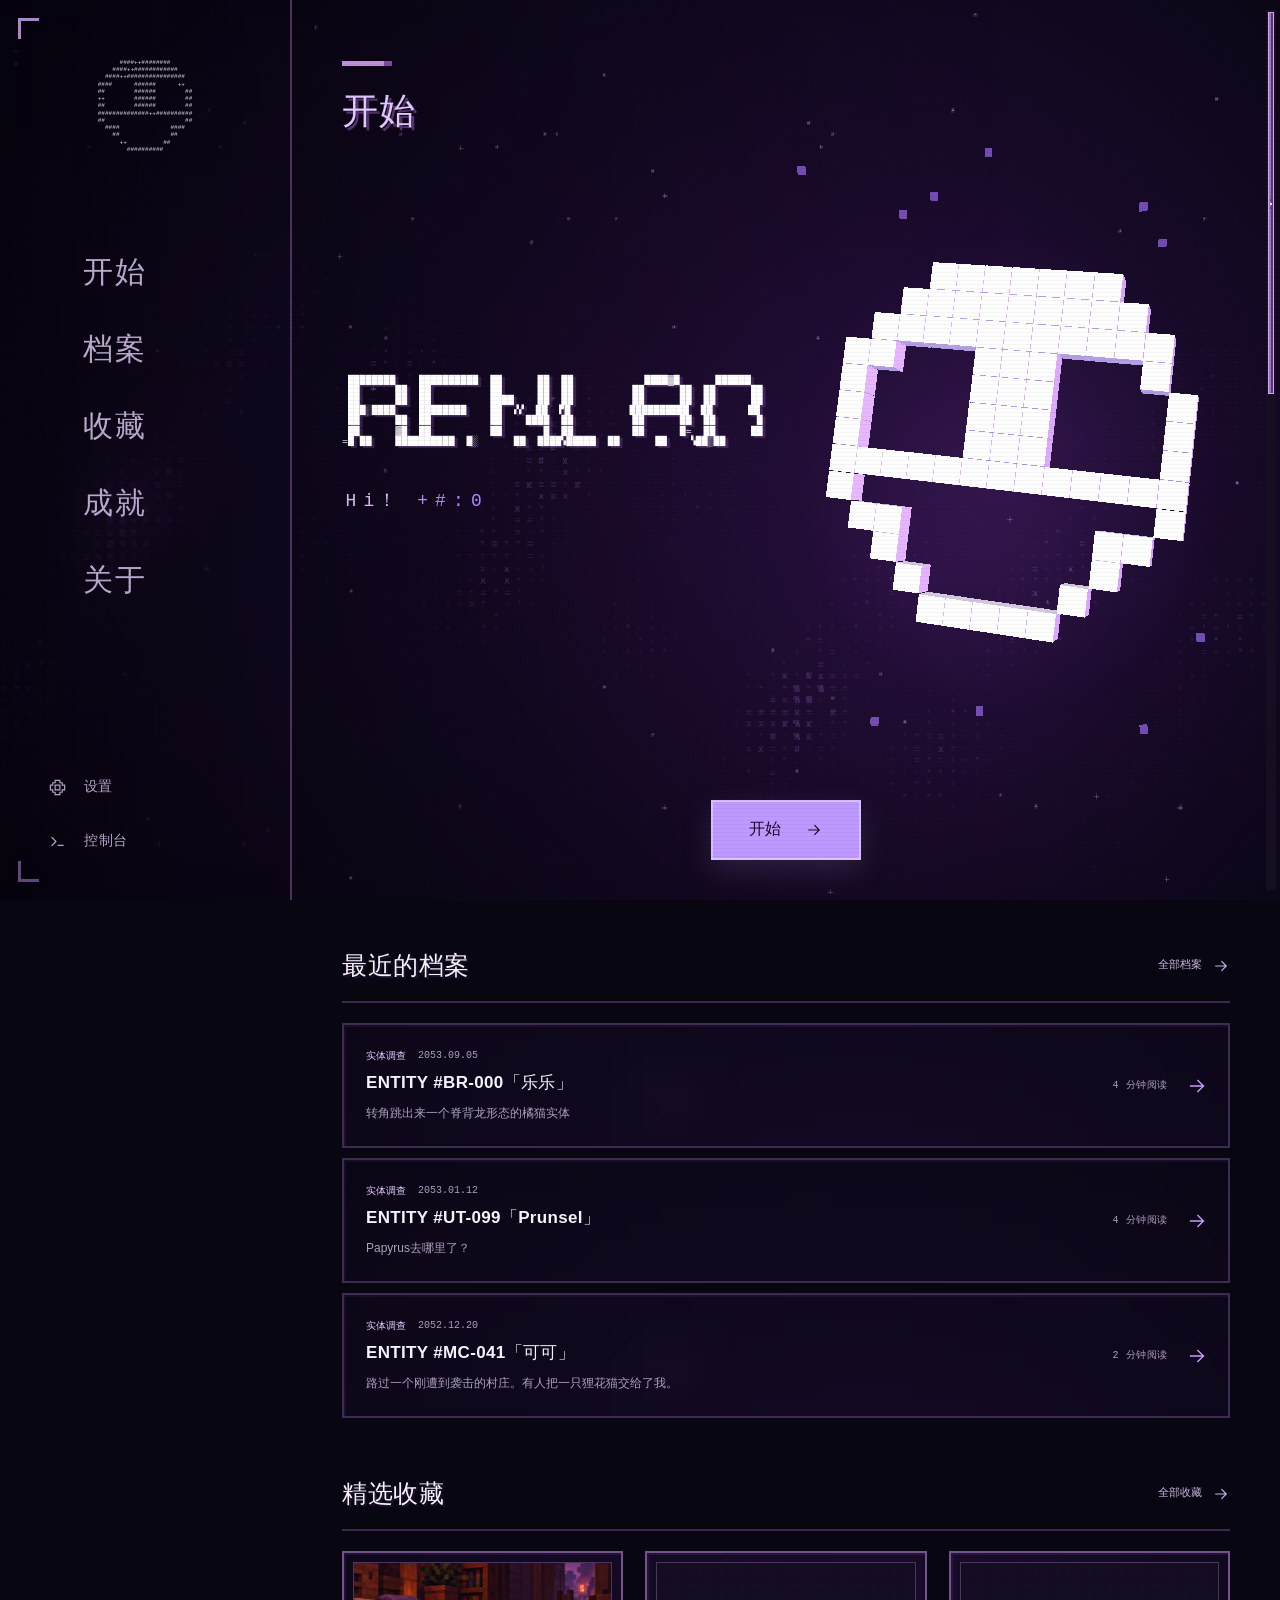
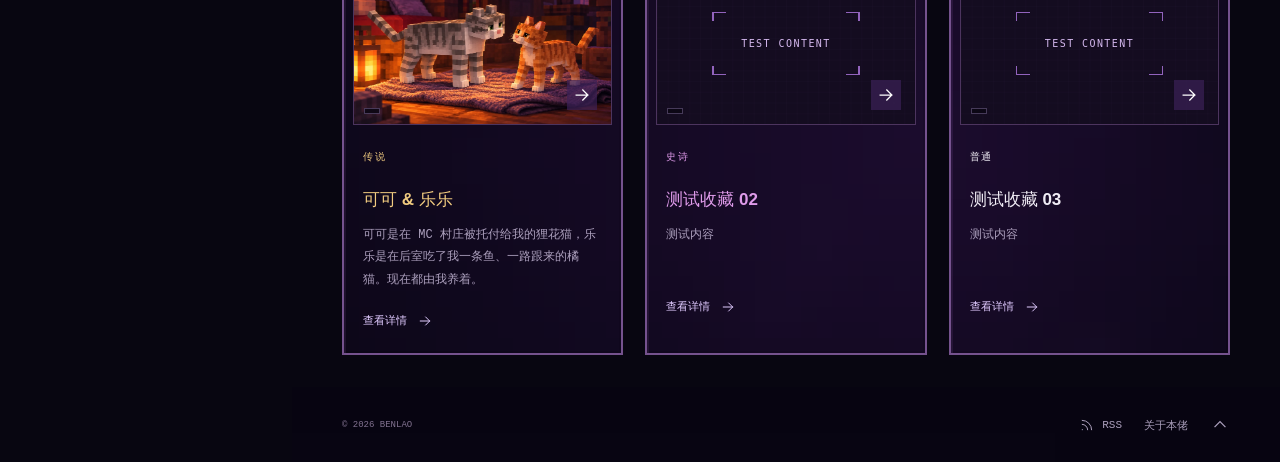
==== index.html @ 3e8fa3f0 "init" ====
<!DOCTYPE html><html lang="zh-CN" data-motion="full" data-language="zh"><head><meta name="astro-view-transitions-enabled" content="true"><meta name="astro-view-transitions-fallback" content="swap"><script type="module" src="/_astro/ClientRouter.astro_astro_type_script_index_0_lang.C2j_ZdXg.js"></script><meta charset="UTF-8"><meta name="viewport" content="width=device-width, initial-scale=1"><meta name="theme-color" content="#09080d"><title>本佬 BENLAO</title><meta name="description" content="奇珍收藏代理人"><meta name="author" content="本佬"><link rel="canonical" href="https://benla0.github.io/"><meta property="og:title" content="本佬 BENLAO"><meta property="og:description" content="奇珍收藏代理人"><meta property="og:type" content="website"><meta property="og:url" content="https://benla0.github.io/"><meta property="og:image" content="https://benla0.github.io/images/social-card.png"><meta name="twitter:card" content="summary_large_image"><link rel="icon" type="image/svg+xml" href="/favicon.svg"><link rel="alternate" type="application/rss+xml" title="本佬 BENLAO" href="/rss.xml"><link rel="sitemap" href="/sitemap-index.xml"><link rel="preload" href="/fonts/benlao-pixel.b07589f7346e.woff2" as="font" type="font/woff2" crossorigin><script>(function(){const pageTitle = "本佬 BENLAO";
const englishTitle = "BENLAO";

      const root = document.documentElement;
      root.dataset.js = 'true';
      try {
        const choice = localStorage.getItem('benlao-motion');
        root.dataset.motion = choice === 'reduced' || (!choice && matchMedia('(prefers-reduced-motion: reduce)').matches) ? 'reduced' : 'full';
        root.dataset.language = localStorage.getItem('benlao-language') === 'en' ? 'en' : 'zh';
        const quality = localStorage.getItem('benlao-quality');
        root.dataset.quality = quality === 'high' || quality === 'low' ? quality : 'auto';
      } catch { root.dataset.motion = matchMedia('(prefers-reduced-motion: reduce)').matches ? 'reduced' : 'full'; }
      root.lang = root.dataset.language === 'en' ? 'en' : 'zh-CN';
      document.title = root.dataset.language === 'en' ? englishTitle : pageTitle;
    })();</script><link rel="stylesheet" href="/_astro/BaseLayout.D-4_5aCB.css"></head><body id="top" data-title-zh="本佬 BENLAO" data-title-en="BENLAO"><div class="game-background" data-game-background data-background-state="static" aria-hidden="true"><svg class="nebula-fallback" viewBox="0 0 1000 540" preserveAspectRatio="xMidYMid slice"><defs><radialGradient id="nebula-ink"><stop stop-color="#27103f"></stop><stop offset="1" stop-color="#07040e"></stop></radialGradient></defs><path fill="url(#nebula-ink)" d="M0 0h1000v540H0z"></path><g fill="#ae78d9" opacity=".36" font-family="monospace" font-size="11" xml:space="preserve"><text x="0" y="0" letter-spacing="3.4">                      +  +                                               +                          </text><text x="0" y="12" letter-spacing="3.4">                                  +                                                                 </text><text x="0" y="24" letter-spacing="3.4">                                                                +                          +        </text><text x="0" y="36" letter-spacing="3.4">       +                                                                        +                   </text><text x="0" y="48" letter-spacing="3.4">         +                       +                                                        +         </text><text x="0" y="60" letter-spacing="3.4">        +             +                                       +                                     </text><text x="0" y="72" letter-spacing="3.4">+                  +                                 +                                              </text><text x="0" y="84" letter-spacing="3.4">                                                                   +                                </text><text x="0" y="96" letter-spacing="3.4">                                                                      +                             </text><text x="0" y="108" letter-spacing="3.4">                                                                                         +          </text><text x="0" y="120" letter-spacing="3.4">   +  +                                                                                             </text><text x="0" y="132" letter-spacing="3.4">                                                                                          +    +    </text><text x="0" y="144" letter-spacing="3.4">                #* .: x #x   +.                   +                                                 </text><text x="0" y="156" letter-spacing="3.4">             :..+ #x * .  .#  # # x                                                                 </text><text x="0" y="168" letter-spacing="3.4">           #: *   #**#     *#:.* *+.                                                  + +           </text><text x="0" y="180" letter-spacing="3.4">        .  . +   #x: #* *## *:.+x   . #x                                                            </text><text x="0" y="192" letter-spacing="3.4">       :# +.::x+ x: . : #: x       ++ ...#          +                                     +         </text><text x="0" y="204" letter-spacing="3.4">    x     .  *++  #     :.*  x+ : . :   +  :                                                        </text><text x="0" y="216" letter-spacing="3.4">  * +** x **+. +:*: x + x+.. :  . x *+:  x: +:            +                                       *.</text><text x="0" y="228" letter-spacing="3.4"> .  #    x+x : . # : :#.** x  + xxxx* +x#x#+:+x                     +                          . x::</text><text x="0" y="240" letter-spacing="3.4"> :.. :. +x. x. * x# x.*:*++ *  +   x:x  .*x. :  +#                                            x #*x </text><text x="0" y="252" letter-spacing="3.4"> :x :  ::  .  +    .   ***   .*+. + x:    #  x   :x                           +             x: x *.:</text><text x="0" y="264" letter-spacing="3.4">  + . .** x + : + # .*  #. ..: #+:   .x# #*  + #.:  #                          +         ++**. xxxx </text><text x="0" y="276" letter-spacing="3.4">*+x *  ++*#***    * *: : ## # *:  +x+  :  +*+    .:.x#                                 .# x+ x *. *.</text><text x="0" y="288" letter-spacing="3.4">.#x. *.+ . #+ x  +   #x*+ #  ..         #++.x.#  x  *  . :                            .x  *:     *  </text><text x="0" y="300" letter-spacing="3.4">.  +:x+ +#**  **x *x +.+ #x:    + :#*   x:+ .:   x #   .  :                        x :+.#:+:+ .+: #x</text><text x="0" y="312" letter-spacing="3.4"> # +#  .x# .  #. :++  ::.:#  #++ .  ::#:: +:++*x    *  *:  xx# :               *  #.x x +x x+  .+   </text><text x="0" y="324" letter-spacing="3.4">.. .xx xx# **+x*#x :  *++ + #x::  :x++ #+x.+  . # :  +#x:# +   :#x*: x  # x.   *:+: *+*#x: + +.x:x++</text><text x="0" y="336" letter-spacing="3.4"> +   ..   .. :+ *:++# # *+* *+   +    .: .: +# +**  : x . *# .#x# :+ : * .   # x    :   +x*+ #: .+ x</text><text x="0" y="348" letter-spacing="3.4">.* . +*.:. x##x   +.+ .. x*  x.+ # ++  x ::*#*+ ::##  *+ x:+x x.+ x:x  xx#+   x..   ++: ..x*#+  x .:</text><text x="0" y="360" letter-spacing="3.4">*.  *::# x* +.*+x:x:# :x :+*.   .   :x: x :#x  *++xx:  x#+  #::  x**+.  +***x.  +x  **:  x  +  +   *</text><text x="0" y="372" letter-spacing="3.4"> +x .:  # x+ xx .# :***+ : x #    * + +#+ ##.+.+x+x++#   +    : x #+**x:  :x  #xx: x + . x+*# . *:+x</text><text x="0" y="384" letter-spacing="3.4">:# *+  +# *x#                   #+ +#: x   :xx .  . x x :  #.: * #+*:   *  #: x: :  +  :x: . +.x*x..</text><text x="0" y="396" letter-spacing="3.4">+:# :#*+  .. +                     *   x.*  *#x..#+ xxx + ++ +#   .+ *#*+*. # # +x:      #  x# #:#+*</text><text x="0" y="408" letter-spacing="3.4">*#..# +..*+                       +  ::   :#+x  #*+.* .x#:++ : :#   + :++  *  +  :# +     .xx  . x.x</text><text x="0" y="420" letter-spacing="3.4">.   *:x#                                :** +  x*:.      # x.*  # .#x.:+x#    +.. x: * :.**#*+. ::+ </text><text x="0" y="432" letter-spacing="3.4">++*.                                       :+ . :# #*## .  .: #+++*. +*.   # *# #x:x :# xxx.+ x. x:.</text><text x="0" y="444" letter-spacing="3.4">                 +                           #+:::.#  *   :   ..++* .+x ***.* +  *xx. +:#  :## # *# </text><text x="0" y="456" letter-spacing="3.4"> .                                            :+  *  * .x #  :#*: x * .x : . #.+ x .+*: :. .#  +#   </text><text x="0" y="468" letter-spacing="3.4">                                                 + :* #  :+  #+x .+  x#:x** +* # +. *  ::++#.       </text><text x="0" y="480" letter-spacing="3.4">                                  +               *#x :x :#:x.*  .. x    .x*.:+x+    **   # #       </text><text x="0" y="492" letter-spacing="3.4">                                           +       :    #: :+*.+ .  *.:#: .*   # .  + *#  #         </text><text x="0" y="504" letter-spacing="3.4">                +                               +    ++..x   .x.   #.  x  . +  #++. .:  x           </text><text x="0" y="516" letter-spacing="3.4">             +                                         *#x x:  :x  **x    x .*.+  x x#.             </text><text x="0" y="528" letter-spacing="3.4">                                                           x * ++ +*x  #  # *   + +                 </text></g></svg><canvas data-nebula-canvas></canvas><div class="site-glitch-overlay" data-glitch-background data-glitch-state="disabled" data-glitch-active="false" aria-hidden="true"><canvas class="site-glitch-canvas" data-glitch-canvas></canvas></div><script type="module" src="/_astro/GlitchBackground.astro_astro_type_script_index_0_lang.BYaCkuHa.js"></script></div><script type="module" src="/_astro/GameBackground.astro_astro_type_script_index_0_lang.DktSg_Hz.js"></script><a class="skip-link" href="#main"><span data-ui-text><span data-language-text="zh">跳到主要内容</span><span data-language-text="en" lang="en">Skip to content</span></span></a><header class="site-header" data-game-menu data-menu-phase="idle"><div class="header-inner"><div class="menu-brand-row"><button type="button" class="brand mask-pet" aria-label="戳一下面具" data-i18n-label="mask.pet" data-mask-pet data-mood="calm" data-anger="0"><span class="ascii-mask-mark brand-ascii" style="--ascii-mask-size:124px" data-ascii-mask data-ascii-mask-state="static" aria-hidden="true"><span class="ascii-mask-frame" data-ascii-mask-frame aria-hidden="true">                                  
                                  
          ############++          
        ############++####        
      ############++########      
    ####      ##++##      ##      
    ##        ++####        ##    
    ##        ######        ##    
    ##        ######        ++    
    ####++################++##    
    ##                      ##    
      ####              ####      
        ##              ##        
          ##          ##          
            ####++####            
                                  
                                  </span></span></button><div class="mobile-actions"><button type="button" class="icon-button settings-trigger mobile-settings" aria-label="打开设置" data-i18n-label="settings.open" aria-controls="settings-dialog"><svg width="20" height="20" viewBox="0 0 24 24" fill="none" stroke="currentColor" stroke-width="1.5" stroke-linecap="square" stroke-linejoin="miter" aria-hidden="true"><path d="M9 3h6v3h3v3h3v6h-3v3h-3v3H9v-3H6v-3H3V9h3V6h3zM9 9h6v6H9z"></path></svg></button><button type="button" class="icon-button mobile-menu-toggle" aria-label="展开导航" data-i18n-label="nav.open" aria-controls="menu-panel" aria-expanded="false"><svg width="20" height="20" viewBox="0 0 24 24" fill="none" stroke="currentColor" stroke-width="1.5" stroke-linecap="square" stroke-linejoin="miter" aria-hidden="true"><path d="M4 7h16M4 12h16M4 17h16"></path></svg></button></div></div><div id="menu-panel" class="menu-panel"><nav id="main-nav" class="main-nav" aria-label="主导航" data-i18n-label="nav.main"><a href="/" aria-label="开始" data-i18n-label="nav.home" data-menu-item aria-current="page"><span class="menu-selector" aria-hidden="true">▶</span><span class="menu-label"><span data-ui-text><span data-language-text="zh">开始</span><span data-language-text="en" lang="en">START</span></span></span></a><a href="/posts/" aria-label="档案" data-i18n-label="nav.posts" data-menu-item><span class="menu-selector" aria-hidden="true">▶</span><span class="menu-label"><span data-ui-text><span data-language-text="zh">档案</span><span data-language-text="en" lang="en">ARCHIVE</span></span></span></a><a href="/works/" aria-label="收藏" data-i18n-label="nav.works" data-menu-item><span class="menu-selector" aria-hidden="true">▶</span><span class="menu-label"><span data-ui-text><span data-language-text="zh">收藏</span><span data-language-text="en" lang="en">COLLECTION</span></span></span></a><a href="/achievements/" aria-label="成就" data-i18n-label="nav.achievements" data-menu-item><span class="menu-selector" aria-hidden="true">▶</span><span class="menu-label"><span data-ui-text><span data-language-text="zh">成就</span><span data-language-text="en" lang="en">ACHIEVEMENTS</span></span></span></a><a href="/about/" aria-label="关于" data-i18n-label="nav.about" data-menu-item><span class="menu-selector" aria-hidden="true">▶</span><span class="menu-label"><span data-ui-text><span data-language-text="zh">关于</span><span data-language-text="en" lang="en">ABOUT</span></span></span></a></nav><div class="menu-bottom"><button type="button" class="settings-trigger menu-utility" aria-label="打开设置" data-i18n-label="settings.open" aria-controls="settings-dialog"><svg width="19" height="19" viewBox="0 0 24 24" fill="none" stroke="currentColor" stroke-width="1.5" stroke-linecap="square" stroke-linejoin="miter" aria-hidden="true"><path d="M9 3h6v3h3v3h3v6h-3v3h-3v3H9v-3H6v-3H3V9h3V6h3zM9 9h6v6H9z"></path></svg><span data-ui-text><span data-language-text="zh">设置</span><span data-language-text="en" lang="en">SETTINGS</span></span></button><button type="button" class="terminal-trigger menu-utility" aria-controls="terminal-dialog" aria-label="打开导航控制台" data-i18n-label="terminal.open"><svg width="19" height="19" viewBox="0 0 24 24" fill="none" stroke="currentColor" stroke-width="1.5" stroke-linecap="square" stroke-linejoin="miter" aria-hidden="true"><path d="m5 7 5 5-5 5m8 0h6"></path></svg><span data-ui-text><span data-language-text="zh">控制台</span><span data-language-text="en" lang="en">CONSOLE</span></span></button></div></div></div></header><button type="button" class="menu-scrim" aria-label="关闭导航" data-i18n-label="nav.dismiss" tabindex="-1" hidden></button><div class="game-screen" data-game-screen data-screen-phase="idle"><main id="main" tabindex="-1"><div class="home-intro"><div class="page-heading home-heading container"><h1><span data-ui-text><span data-language-text="zh">开始</span><span data-language-text="en" lang="en">START</span></span></h1></div><div class="hero-stage"><section class="hero container"><div class="hero-copy"><h2 class="hero-title ascii-name" aria-label="BENLAO" data-no-text-decode="true"><span class="sr-only">BENLAO</span><svg class="ascii-title-poster" viewBox="0 0 216 45" shape-rendering="crispEdges" aria-hidden="true"><path d="M3 5h3v5h-3ZM6 5h3v5h-3ZM9 5h3v5h-3ZM12 5h3v5h-3ZM15 5h3v5h-3ZM18 5h3v5h-3ZM21 5h3v5h-3ZM24 5h3v5h-3ZM39 5h3v5h-3ZM42 5h3v5h-3ZM45 5h3v5h-3ZM48 5h3v5h-3ZM51 5h3v5h-3ZM54 5h3v5h-3ZM57 5h3v5h-3ZM60 5h3v5h-3ZM63 5h3v5h-3ZM66 5h3v5h-3ZM75 5h3v5h-3ZM78 5h3v5h-3ZM99 5h3v5h-3ZM102 5h3v5h-3ZM111 5h3v5h-3ZM114 5h3v5h-3ZM153 5h3v5h-3ZM156 5h3v5h-3ZM159 5h3v5h-3ZM162 5h3v5h-3ZM165 5h3v5h-3ZM168 5h3v5h-3ZM189 5h3v5h-3ZM192 5h3v5h-3ZM195 5h3v5h-3ZM198 5h3v5h-3ZM201 5h3v5h-3ZM204 5h3v5h-3ZM3 10h3v5h-3ZM6 10h3v5h-3ZM27 10h3v5h-3ZM30 10h3v5h-3ZM39 10h3v5h-3ZM42 10h3v5h-3ZM75 10h3v5h-3ZM78 10h3v5h-3ZM99 10h3v5h-3ZM102 10h3v5h-3ZM111 10h3v5h-3ZM114 10h3v5h-3ZM147 10h3v5h-3ZM150 10h3v5h-3ZM171 10h3v5h-3ZM174 10h3v5h-3ZM183 10h3v5h-3ZM186 10h3v5h-3ZM207 10h3v5h-3ZM210 10h3v5h-3ZM3 15h3v5h-3ZM6 15h3v5h-3ZM27 15h3v5h-3ZM30 15h3v5h-3ZM39 15h3v5h-3ZM42 15h3v5h-3ZM75 15h3v5h-3ZM78 15h3v5h-3ZM81 15h3v5h-3ZM84 15h3v5h-3ZM99 15h3v5h-3ZM102 15h3v5h-3ZM111 15h3v5h-3ZM114 15h3v5h-3ZM147 15h3v5h-3ZM150 15h3v5h-3ZM171 15h3v5h-3ZM174 15h3v5h-3ZM183 15h3v5h-3ZM186 15h3v5h-3ZM207 15h3v5h-3ZM210 15h3v5h-3ZM3 20h3v5h-3ZM6 20h3v5h-3ZM9 20h3v5h-3ZM12 20h3v5h-3ZM15 20h3v5h-3ZM18 20h3v5h-3ZM21 20h3v5h-3ZM24 20h3v5h-3ZM39 20h3v5h-3ZM42 20h3v5h-3ZM45 20h3v5h-3ZM48 20h3v5h-3ZM51 20h3v5h-3ZM54 20h3v5h-3ZM57 20h3v5h-3ZM60 20h3v5h-3ZM75 20h3v5h-3ZM78 20h3v5h-3ZM87 20h3v5h-3ZM90 20h3v5h-3ZM99 20h3v5h-3ZM102 20h3v5h-3ZM111 20h3v5h-3ZM114 20h3v5h-3ZM147 20h3v5h-3ZM150 20h3v5h-3ZM153 20h3v5h-3ZM156 20h3v5h-3ZM159 20h3v5h-3ZM162 20h3v5h-3ZM165 20h3v5h-3ZM168 20h3v5h-3ZM171 20h3v5h-3ZM174 20h3v5h-3ZM183 20h3v5h-3ZM186 20h3v5h-3ZM207 20h3v5h-3ZM210 20h3v5h-3ZM3 25h3v5h-3ZM6 25h3v5h-3ZM27 25h3v5h-3ZM30 25h3v5h-3ZM39 25h3v5h-3ZM42 25h3v5h-3ZM75 25h3v5h-3ZM78 25h3v5h-3ZM93 25h3v5h-3ZM96 25h3v5h-3ZM99 25h3v5h-3ZM102 25h3v5h-3ZM111 25h3v5h-3ZM114 25h3v5h-3ZM147 25h3v5h-3ZM150 25h3v5h-3ZM171 25h3v5h-3ZM174 25h3v5h-3ZM183 25h3v5h-3ZM186 25h3v5h-3ZM207 25h3v5h-3ZM210 25h3v5h-3ZM3 30h3v5h-3ZM6 30h3v5h-3ZM27 30h3v5h-3ZM30 30h3v5h-3ZM39 30h3v5h-3ZM42 30h3v5h-3ZM75 30h3v5h-3ZM78 30h3v5h-3ZM99 30h3v5h-3ZM102 30h3v5h-3ZM111 30h3v5h-3ZM114 30h3v5h-3ZM147 30h3v5h-3ZM150 30h3v5h-3ZM171 30h3v5h-3ZM174 30h3v5h-3ZM183 30h3v5h-3ZM186 30h3v5h-3ZM207 30h3v5h-3ZM210 30h3v5h-3ZM3 35h3v5h-3ZM6 35h3v5h-3ZM9 35h3v5h-3ZM12 35h3v5h-3ZM15 35h3v5h-3ZM18 35h3v5h-3ZM21 35h3v5h-3ZM24 35h3v5h-3ZM39 35h3v5h-3ZM42 35h3v5h-3ZM45 35h3v5h-3ZM48 35h3v5h-3ZM51 35h3v5h-3ZM54 35h3v5h-3ZM57 35h3v5h-3ZM60 35h3v5h-3ZM63 35h3v5h-3ZM66 35h3v5h-3ZM75 35h3v5h-3ZM78 35h3v5h-3ZM99 35h3v5h-3ZM102 35h3v5h-3ZM111 35h3v5h-3ZM114 35h3v5h-3ZM117 35h3v5h-3ZM120 35h3v5h-3ZM123 35h3v5h-3ZM126 35h3v5h-3ZM129 35h3v5h-3ZM132 35h3v5h-3ZM135 35h3v5h-3ZM138 35h3v5h-3ZM147 35h3v5h-3ZM150 35h3v5h-3ZM171 35h3v5h-3ZM174 35h3v5h-3ZM189 35h3v5h-3ZM192 35h3v5h-3ZM195 35h3v5h-3ZM198 35h3v5h-3ZM201 35h3v5h-3ZM204 35h3v5h-3Z" fill="currentColor"></path></svg><span class="ascii-player ascii-compact" data-ascii-player data-ascii-piece="title" data-ascii-state="static" aria-hidden="true"><span class="ascii-stage"><span class="ascii-frame" data-ascii-frame>                                                                        
 ████████    ██████████  ██      ██  ██            ██████      ██████   
 ██      ██  ██          ██      ██  ██          ██      ██  ██      ██ 
 ██      ██  ██          ████    ██  ██          ██      ██  ██      ██ 
 ████████    ████████    ██  ██  ██  ██          ██████████  ██      ██ 
 ██      ██  ██          ██    ████  ██          ██      ██  ██      ██ 
 ██      ██  ██          ██      ██  ██          ██      ██  ██      ██ 
 ████████    ██████████  ██      ██  ██████████  ██      ██    ██████   
                                                                        </span></span></span></h2><p class="hero-description"><span class="scramble-text" data-scramble-text data-text="Hi！ 我是老本" data-phrases="[&quot;Hi！ 我是老本&quot;,&quot;保持微笑&quot;]" data-phrases-en="[&quot;Hi! I'm Benlao&quot;,&quot;Keep smiling&quot;]"><span class="sr-only" data-scramble-label>Hi！ 我是老本 / 保持微笑</span><span data-scramble-poster aria-hidden="true"><span data-language-text="zh">Hi！ 我是老本</span><span data-language-text="en" lang="en">Hi! I&#39;m Benlao</span></span><span data-scramble-frame aria-hidden="true"><span></span><span></span><span></span><span></span><span></span><span></span><span></span><span></span><span></span><span></span><span></span><span></span><span></span><span></span></span></span></p><noscript><p class="hero-lore">启用 JavaScript 后，可以和老本一起接一份回收任务。</p></noscript></div><div class="hero-visual hero-reserved hero-mask-stage"><style>astro-island,astro-slot,astro-static-slot{display:contents}</style><script>(function(){let e=async e=>{await(await e())()};(self.Astro||(self.Astro={})).load=e,window.dispatchEvent(new Event(`astro:load`))})();</script><script>(function(){function e(t){"@babel/helpers - typeof";return e=typeof Symbol==`function`&&typeof Symbol.iterator==`symbol`?function(e){return typeof e}:function(e){return e&&typeof Symbol==`function`&&e.constructor===Symbol&&e!==Symbol.prototype?`symbol`:typeof e},e(t)}function t(t,n){if(e(t)!=`object`||!t)return t;var r=t[Symbol.toPrimitive];if(r!==void 0){var i=r.call(t,n||`default`);if(e(i)!=`object`)return i;throw TypeError(`@@toPrimitive must return a primitive value.`)}return(n===`string`?String:Number)(t)}function n(n){var r=t(n,`string`);return e(r)==`symbol`?r:r+``}function r(e,t,r){return(t=n(t))in e?Object.defineProperty(e,t,{value:r,enumerable:!0,configurable:!0,writable:!0}):e[t]=r,e}let i=/* @__PURE__ */ new Set([`__proto__`,`constructor`,`prototype`]);{let e={0:e=>a(e),1:e=>n(e),2:e=>new RegExp(e),3:e=>new Date(e),4:e=>new Map(n(e)),5:e=>new Set(n(e)),6:e=>BigInt(e),7:e=>new URL(e),8:e=>new Uint8Array(e),9:e=>new Uint16Array(e),10:e=>new Uint32Array(e),11:e=>1/0*e},t=t=>{let[n,r]=t;return n in e?e[n](r):void 0},n=e=>e.map(t),a=e=>typeof e!=`object`||!e?e:Object.fromEntries(Object.entries(e).map(([e,n])=>[e,t(n)]));class o extends HTMLElement{constructor(...e){super(...e),r(this,`Component`,void 0),r(this,`hydrator`,void 0),r(this,`hydrate`,async()=>{var e;if(!this.hydrator||!this.isConnected)return;let t=(e=this.parentElement)==null?void 0:e.closest(`astro-island[ssr]`);if(t){t.addEventListener(`astro:hydrate`,this.hydrate,{once:!0});return}let n=this.querySelectorAll(`astro-slot`),r={},i=this.querySelectorAll(`template[data-astro-template]`);for(let e of i){let t=e.closest(this.tagName);t!=null&&t.isSameNode(this)&&(r[e.getAttribute(`data-astro-template`)||`default`]=e.innerHTML,e.remove())}for(let e of n){let t=e.closest(this.tagName);t!=null&&t.isSameNode(this)&&(r[e.getAttribute(`name`)||`default`]=e.innerHTML)}let o;try{o=this.hasAttribute(`props`)?a(JSON.parse(this.getAttribute(`props`))):{}}catch(e){let t=this.getAttribute(`component-url`)||`<unknown>`,n=this.getAttribute(`component-export`);throw n&&(t+=` (export ${n})`),console.error(`[hydrate] Error parsing props for component ${t}`,this.getAttribute(`props`),e),e}await this.hydrator(this)(this.Component,o,r,{client:this.getAttribute(`client`)}),this.removeAttribute(`ssr`),this.dispatchEvent(new CustomEvent(`astro:hydrate`))}),r(this,`unmount`,()=>{this.isConnected||this.dispatchEvent(new CustomEvent(`astro:unmount`))})}disconnectedCallback(){document.removeEventListener(`astro:after-swap`,this.unmount),document.addEventListener(`astro:after-swap`,this.unmount,{once:!0})}connectedCallback(){if(!this.hasAttribute(`await-children`)||document.readyState===`interactive`||document.readyState===`complete`)this.childrenConnectedCallback();else{let e=()=>{document.removeEventListener(`DOMContentLoaded`,e),t.disconnect(),this.childrenConnectedCallback()},t=new MutationObserver(()=>{var t;((t=this.lastChild)==null?void 0:t.nodeType)===Node.COMMENT_NODE&&this.lastChild.nodeValue===`astro:end`&&(this.lastChild.remove(),e())});t.observe(this,{childList:!0}),document.addEventListener(`DOMContentLoaded`,e)}}async childrenConnectedCallback(){let e=this.getAttribute(`before-hydration-url`);e&&await import(e),this.start()}getRetryImportUrl(e){let t=new URL(e,document.baseURI);return t.searchParams.set(`astro-retry`,Date.now().toString()),t.toString()}async importWithRetry(e){try{return await import(e)}catch(t){return await new Promise(e=>setTimeout(e,1e3)),import(this.getRetryImportUrl(e))}}handleHydrationError(e){let t=this.getAttribute(`component-url`),n=new CustomEvent(`astro:hydration-error`,{cancelable:!0,bubbles:!0,composed:!0,detail:{error:e,componentUrl:t}});this.dispatchEvent(n)&&console.error(`[astro-island] Error hydrating ${t}`,e)}async start(){let e=JSON.parse(this.getAttribute(`opts`)),t=this.getAttribute(`client`);if(Astro[t]===void 0){window.addEventListener(`astro:${t}`,()=>this.start(),{once:!0});return}try{await Astro[t](async()=>{let e=this.getAttribute(`renderer-url`);try{let[t,{default:n}]=await Promise.all([this.importWithRetry(this.getAttribute(`component-url`)),e?this.importWithRetry(e):Promise.resolve({default:()=>()=>{}})]),r=this.getAttribute(`component-export`)||`default`;if(r.includes(`.`)){this.Component=t;for(let e of r.split(`.`)){if(i.has(e)||!this.Component||typeof this.Component!=`object`&&typeof this.Component!=`function`||!Object.hasOwn(this.Component,e))throw Error(`Invalid component export path: ${r}`);this.Component=this.Component[e]}}else{if(i.has(r))throw Error(`Invalid component export path: ${r}`);this.Component=t[r]}return this.hydrator=n,this.hydrate}catch(e){return this.handleHydrationError(e),()=>{}}},e,this)}catch(e){this.handleHydrationError(e)}}attributeChangedCallback(){this.hydrate()}}r(o,`observedAttributes`,[`props`]),customElements.get(`astro-island`)||customElements.define(`astro-island`,o)}})();</script><astro-island uid="EimH1" prefix="s0" component-url="/_astro/MaskScene.C8YNrBuG.js" component-export="default" renderer-url="/_astro/client.6bXUeDIT.js" props="{}" ssr client="load" opts="{&quot;name&quot;:&quot;MaskScene&quot;,&quot;value&quot;:true}" await-children><div class="mask-scene" data-renderer-ready="false" data-renderer-failed="false"><div class="mask-canvas" role="img" aria-label="白色像素笑脸面具的立体展示"><div class="mask-scene-poster" aria-hidden="true"><svg viewBox="0 0 13 13" shape-rendering="crispEdges"><path d="M3 0h1v1h-1ZM4 0h1v1h-1ZM5 0h1v1h-1ZM6 0h1v1h-1ZM7 0h1v1h-1ZM8 0h1v1h-1ZM9 0h1v1h-1ZM2 1h1v1h-1ZM3 1h1v1h-1ZM4 1h1v1h-1ZM5 1h1v1h-1ZM6 1h1v1h-1ZM7 1h1v1h-1ZM8 1h1v1h-1ZM9 1h1v1h-1ZM10 1h1v1h-1ZM1 2h1v1h-1ZM2 2h1v1h-1ZM3 2h1v1h-1ZM4 2h1v1h-1ZM5 2h1v1h-1ZM6 2h1v1h-1ZM7 2h1v1h-1ZM8 2h1v1h-1ZM9 2h1v1h-1ZM10 2h1v1h-1ZM11 2h1v1h-1ZM0 3h1v1h-1ZM1 3h1v1h-1ZM5 3h1v1h-1ZM6 3h1v1h-1ZM7 3h1v1h-1ZM11 3h1v1h-1ZM0 4h1v1h-1ZM5 4h1v1h-1ZM6 4h1v1h-1ZM7 4h1v1h-1ZM12 4h1v1h-1ZM0 5h1v1h-1ZM5 5h1v1h-1ZM6 5h1v1h-1ZM7 5h1v1h-1ZM12 5h1v1h-1ZM0 6h1v1h-1ZM5 6h1v1h-1ZM6 6h1v1h-1ZM7 6h1v1h-1ZM12 6h1v1h-1ZM0 7h1v1h-1ZM1 7h1v1h-1ZM2 7h1v1h-1ZM3 7h1v1h-1ZM4 7h1v1h-1ZM5 7h1v1h-1ZM6 7h1v1h-1ZM7 7h1v1h-1ZM8 7h1v1h-1ZM9 7h1v1h-1ZM10 7h1v1h-1ZM11 7h1v1h-1ZM12 7h1v1h-1ZM0 8h1v1h-1ZM12 8h1v1h-1ZM1 9h1v1h-1ZM2 9h1v1h-1ZM10 9h1v1h-1ZM11 9h1v1h-1ZM2 10h1v1h-1ZM10 10h1v1h-1ZM3 11h1v1h-1ZM9 11h1v1h-1ZM4 12h1v1h-1ZM5 12h1v1h-1ZM6 12h1v1h-1ZM7 12h1v1h-1ZM8 12h1v1h-1Z" fill="currentColor"></path></svg></div></div></div><!--astro:end--></astro-island></div><div class="hero-start hero-launch" data-start-aura><p class="hero-task" data-start-hint data-text-zh="帮我做个任务吧。" data-text-en="Take a little job for me." data-no-text-decode aria-hidden="true"></p><button type="button" class="button button-primary" data-arcade-open aria-controls="arcade-dialog" disabled><span data-ui-text><span data-language-text="zh">开始</span><span data-language-text="en" lang="en">START</span></span><svg width="18" height="18" viewBox="0 0 24 24" fill="none" stroke="currentColor" stroke-width="1.5" stroke-linecap="square" stroke-linejoin="miter" aria-hidden="true"><path d="M5 12h14m-6-6 6 6-6 6"></path></svg></button></div></section></div></div><section class="section container" aria-labelledby="latest-title"><div class="section-heading" data-reveal><h2 id="latest-title"><span data-ui-text><span data-language-text="zh">最近的档案</span><span data-language-text="en" lang="en">RECENT ARCHIVES</span></span></h2><a href="/posts/" class="text-link"><span data-ui-text><span data-language-text="zh">全部档案</span><span data-language-text="en" lang="en">ALL ARCHIVES</span></span><svg width="18" height="18" viewBox="0 0 24 24" fill="none" stroke="currentColor" stroke-width="1.5" stroke-linecap="square" stroke-linejoin="miter" aria-hidden="true"><path d="M5 12h14m-6-6 6 6-6 6"></path></svg></a></div><div class="posts-list"><a class="post-row" href="/posts/lele-field-report/" data-reveal><div class="post-row-body"><div class="post-row-meta"><span data-ui-text><span data-language-text="zh">实体调查</span><span data-language-text="en" lang="en">实体调查</span></span><time datetime="2053-09-05T00:00:00.000Z">2053.09.05</time></div><h3><span data-ui-text><span data-language-text="zh">ENTITY #BR-000「乐乐」</span><span data-language-text="en" lang="en">ENTITY #BR-000 [LeLe]</span></span></h3><p><span data-ui-text><span data-language-text="zh">转角跳出来一个脊背龙形态的橘猫实体</span><span data-language-text="en" lang="en">A ginger cat Entity</span></span></p></div><span class="reading-time mono">4 <span data-ui-text><span data-language-text="zh">分钟阅读</span><span data-language-text="en" lang="en">min read</span></span></span><span class="post-arrow"><svg width="22" height="22" viewBox="0 0 24 24" fill="none" stroke="currentColor" stroke-width="1.5" stroke-linecap="square" stroke-linejoin="miter" aria-hidden="true"><path d="M5 12h14m-6-6 6 6-6 6"></path></svg></span></a><a class="post-row" href="/posts/prunsel-field-report/" data-reveal><div class="post-row-body"><div class="post-row-meta"><span data-ui-text><span data-language-text="zh">实体调查</span><span data-language-text="en" lang="en">实体调查</span></span><time datetime="2053-01-12T00:00:00.000Z">2053.01.12</time></div><h3><span data-ui-text><span data-language-text="zh">ENTITY #UT-099「Prunsel」</span><span data-language-text="en" lang="en">ENTITY #UT-099「Prunsel」</span></span></h3><p><span data-ui-text><span data-language-text="zh">Papyrus去哪里了？</span><span data-language-text="en" lang="en">An eye standing out in the snow.</span></span></p></div><span class="reading-time mono">4 <span data-ui-text><span data-language-text="zh">分钟阅读</span><span data-language-text="en" lang="en">min read</span></span></span><span class="post-arrow"><svg width="22" height="22" viewBox="0 0 24 24" fill="none" stroke="currentColor" stroke-width="1.5" stroke-linecap="square" stroke-linejoin="miter" aria-hidden="true"><path d="M5 12h14m-6-6 6 6-6 6"></path></svg></span></a><a class="post-row" href="/posts/cocoa-field-report/" data-reveal><div class="post-row-body"><div class="post-row-meta"><span data-ui-text><span data-language-text="zh">实体调查</span><span data-language-text="en" lang="en">实体调查</span></span><time datetime="2052-12-20T00:00:00.000Z">2052.12.20</time></div><h3><span data-ui-text><span data-language-text="zh">ENTITY #MC-041「可可」</span><span data-language-text="en" lang="en">ENTITY #MC-041 [Cocoa]</span></span></h3><p><span data-ui-text><span data-language-text="zh">路过一个刚遭到袭击的村庄。有人把一只狸花猫交给了我。</span><span data-language-text="en" lang="en">Passing through a village after a raid, I was entrusted with a tabby cat.</span></span></p></div><span class="reading-time mono">2 <span data-ui-text><span data-language-text="zh">分钟阅读</span><span data-language-text="en" lang="en">min read</span></span></span><span class="post-arrow"><svg width="22" height="22" viewBox="0 0 24 24" fill="none" stroke="currentColor" stroke-width="1.5" stroke-linecap="square" stroke-linejoin="miter" aria-hidden="true"><path d="M5 12h14m-6-6 6 6-6 6"></path></svg></span></a></div></section><section class="section works-section container" aria-labelledby="works-title"><div class="section-heading" data-reveal><h2 id="works-title"><span data-ui-text><span data-language-text="zh">精选收藏</span><span data-language-text="en" lang="en">SELECTED COLLECTION</span></span></h2><a href="/works/" class="text-link"><span data-ui-text><span data-language-text="zh">全部收藏</span><span data-language-text="en" lang="en">ALL COLLECTIONS</span></span><svg width="18" height="18" viewBox="0 0 24 24" fill="none" stroke="currentColor" stroke-width="1.5" stroke-linecap="square" stroke-linejoin="miter" aria-hidden="true"><path d="M5 12h14m-6-6 6 6-6 6"></path></svg></a></div><div class="works-grid"><article class="work-card" data-reveal data-platform data-rarity="legendary" data-plain-frame="true"><a class="work-cover" href="/works/cocoa-and-lele/" aria-label="查看详情：可可 &amp; 乐乐" data-aria-en="View details: Cocoa &amp; Lele"><img src="/images/entities/cocoa-and-lele-voxel.webp" alt="" width="720" height="450" loading="lazy" decoding="async"><span class="work-platform"><span data-ui-text><span data-language-text="zh"></span><span data-language-text="en" lang="en"></span></span></span><span class="work-cover-arrow"><svg width="20" height="20" viewBox="0 0 24 24" fill="none" stroke="currentColor" stroke-width="1.5" stroke-linecap="square" stroke-linejoin="miter" aria-hidden="true"><path d="M5 12h14m-6-6 6 6-6 6"></path></svg></span></a><div class="work-details"><span class="rarity-label"><span data-ui-text><span data-language-text="zh">传说</span><span data-language-text="en" lang="en">LEGENDARY</span></span></span><h3><a href="/works/cocoa-and-lele/"><span data-ui-text><span data-language-text="zh">可可 &amp; 乐乐</span><span data-language-text="en" lang="en">Cocoa &amp; Lele</span></span></a></h3><p><span data-ui-text><span data-language-text="zh">可可是在 MC 村庄被托付给我的狸花猫，乐乐是在后室吃了我一条鱼、一路跟来的橘猫。现在都由我养着。</span><span data-language-text="en" lang="en">Cocoa is a tabby entrusted to me in a Minecraft village. Lele is a ginger cat that ate my fish and followed me out of the Backrooms. Both live with me now.</span></span></p><a href="/works/cocoa-and-lele/" class="text-link"><span data-ui-text><span data-language-text="zh">查看详情</span><span data-language-text="en" lang="en">VIEW DETAILS</span></span><svg width="16" height="16" viewBox="0 0 24 24" fill="none" stroke="currentColor" stroke-width="1.5" stroke-linecap="square" stroke-linejoin="miter" aria-hidden="true"><path d="M5 12h14m-6-6 6 6-6 6"></path></svg></a></div></article><article class="work-card" data-reveal data-platform data-rarity="epic" data-plain-frame="true"><a class="work-cover" href="/works/sample-02/" aria-label="查看详情：测试收藏 02" data-aria-en="View details: Sample 02"><img src="/images/cover-test.svg" alt="" width="720" height="450" loading="lazy" decoding="async"><span class="work-platform"><span data-ui-text><span data-language-text="zh"></span><span data-language-text="en" lang="en"></span></span></span><span class="work-cover-arrow"><svg width="20" height="20" viewBox="0 0 24 24" fill="none" stroke="currentColor" stroke-width="1.5" stroke-linecap="square" stroke-linejoin="miter" aria-hidden="true"><path d="M5 12h14m-6-6 6 6-6 6"></path></svg></span></a><div class="work-details"><span class="rarity-label"><span data-ui-text><span data-language-text="zh">史诗</span><span data-language-text="en" lang="en">EPIC</span></span></span><h3><a href="/works/sample-02/"><span data-ui-text><span data-language-text="zh">测试收藏 02</span><span data-language-text="en" lang="en">Sample 02</span></span></a></h3><p><span data-ui-text><span data-language-text="zh">测试内容</span><span data-language-text="en" lang="en">Test content</span></span></p><a href="/works/sample-02/" class="text-link"><span data-ui-text><span data-language-text="zh">查看详情</span><span data-language-text="en" lang="en">VIEW DETAILS</span></span><svg width="16" height="16" viewBox="0 0 24 24" fill="none" stroke="currentColor" stroke-width="1.5" stroke-linecap="square" stroke-linejoin="miter" aria-hidden="true"><path d="M5 12h14m-6-6 6 6-6 6"></path></svg></a></div></article><article class="work-card" data-reveal data-platform data-rarity="common" data-plain-frame="true"><a class="work-cover" href="/works/sample-03/" aria-label="查看详情：测试收藏 03" data-aria-en="View details: Sample 03"><img src="/images/cover-test.svg" alt="" width="720" height="450" loading="lazy" decoding="async"><span class="work-platform"><span data-ui-text><span data-language-text="zh"></span><span data-language-text="en" lang="en"></span></span></span><span class="work-cover-arrow"><svg width="20" height="20" viewBox="0 0 24 24" fill="none" stroke="currentColor" stroke-width="1.5" stroke-linecap="square" stroke-linejoin="miter" aria-hidden="true"><path d="M5 12h14m-6-6 6 6-6 6"></path></svg></span></a><div class="work-details"><span class="rarity-label"><span data-ui-text><span data-language-text="zh">普通</span><span data-language-text="en" lang="en">COMMON</span></span></span><h3><a href="/works/sample-03/"><span data-ui-text><span data-language-text="zh">测试收藏 03</span><span data-language-text="en" lang="en">Sample 03</span></span></a></h3><p><span data-ui-text><span data-language-text="zh">测试内容</span><span data-language-text="en" lang="en">Test content</span></span></p><a href="/works/sample-03/" class="text-link"><span data-ui-text><span data-language-text="zh">查看详情</span><span data-language-text="en" lang="en">VIEW DETAILS</span></span><svg width="16" height="16" viewBox="0 0 24 24" fill="none" stroke="currentColor" stroke-width="1.5" stroke-linecap="square" stroke-linejoin="miter" aria-hidden="true"><path d="M5 12h14m-6-6 6 6-6 6"></path></svg></a></div></article></div></section><dialog id="arcade-dialog" class="arcade-dialog" data-arcade-dialog data-no-text-decode data-arcade-phase="closed" aria-labelledby="arcade-title"><div class="arcade-console" data-arcade-shell><header class="arcade-titlebar"><div><span class="arcade-online" aria-hidden="true">*</span><span data-ui-text><span data-language-text="zh">委托终端</span><span data-language-text="en" lang="en">COMMISSION TERMINAL</span></span></div></header><div class="arcade-scroll"><section class="arcade-boot" data-arcade-boot aria-labelledby="arcade-title"><p class="arcade-kicker">CHAOS ZONE · THREAD ACCESS</p><h2 id="arcade-title"><span data-ui-text><span data-language-text="zh">正在接入混乱区</span><span data-language-text="en" lang="en">CONNECTING TO CHAOS</span></span></h2><p class="arcade-boot-intro"><span data-ui-text><span data-language-text="zh">这次的清单不长。我们慢慢来。</span><span data-language-text="en" lang="en">A short list this time. Take it easy.</span></span></p><div class="arcade-output" data-arcade-output role="log" aria-live="polite" aria-relevant="additions"></div><progress class="arcade-load sr-only" data-arcade-load max="6" value="0" aria-label="线程加载进度" data-aria-en="Thread loading progress"></progress><pre class="arcade-load-ascii" data-arcade-load-ascii aria-hidden="true">[........................] 0 / 6</pre><span class="arcade-boot-cursor" aria-hidden="true">▌</span></section><section class="arcade-play" data-arcade-play hidden aria-labelledby="arcade-mission-title"><div class="arcade-mission-heading"><h2 id="arcade-mission-title" data-mission-title></h2></div><nav class="arcade-missions" aria-label="选择游戏" data-aria-en="Choose a game"><button type="button" data-mission-select="maze" aria-pressed="false"><span data-ui-text><span data-language-text="zh">后室探索</span><span data-language-text="en" lang="en">BACKROOMS</span></span></button><button type="button" data-mission-select="tracking" aria-pressed="false"><span data-ui-text><span data-language-text="zh">迷雾追踪</span><span data-language-text="en" lang="en">MIST PURSUIT</span></span></button><button type="button" data-mission-select="fishing" aria-pressed="false"><span data-ui-text><span data-language-text="zh">钓鱼</span><span data-language-text="en" lang="en">FISHING</span></span></button><button type="button" data-mission-select="feeding" aria-pressed="false"><span data-ui-text><span data-language-text="zh">喂猫</span><span data-language-text="en" lang="en">CAT MEAL</span></span></button><button type="button" data-mission-select="roulette" aria-pressed="false"><span data-ui-text><span data-language-text="zh">恶魔轮盘</span><span data-language-text="en" lang="en">ROULETTE</span></span></button></nav><p class="arcade-rules" data-mission-rules></p><div class="arcade-hud" data-arcade-hud aria-label="游戏状态" data-aria-en="Game status"></div><div class="arcade-stage" data-arcade-stage><div class="arcade-board" data-arcade-board></div><p class="arcade-status" data-arcade-status role="status" aria-live="polite"></p><div class="arcade-result" data-arcade-result role="status" aria-live="polite" hidden><h3 id="arcade-result-title" data-result-title></h3><p data-result-copy></p><p data-arcade-record></p></div></div></section></div><footer class="arcade-footer"><div class="arcade-actions"><button type="button" class="button button-outline" data-arcade-retry><span data-ui-text><span data-language-text="zh">重来</span><span data-language-text="en" lang="en">RETRY</span></span></button><button type="button" class="button button-primary" data-arcade-next><span data-ui-text><span data-language-text="zh">换个任务</span><span data-language-text="en" lang="en">ANOTHER JOB</span></span><span aria-hidden="true">&gt;</span></button></div><button type="button" class="arcade-escape" data-arcade-close><span data-ui-text><span data-language-text="zh">Esc 退出终端</span><span data-language-text="en" lang="en">Esc to exit terminal</span></span></button></footer></div></dialog></main><footer class="site-footer"><div class="footer-row container"><span class="footer-copyright">© 2026 BENLAO</span><div class="footer-links"><a href="/rss.xml"><svg width="16" height="16" viewBox="0 0 24 24" fill="none" stroke="currentColor" stroke-width="1.5" stroke-linecap="square" stroke-linejoin="miter" aria-hidden="true"><path d="M5 11a8 8 0 0 1 8 8M5 5a14 14 0 0 1 14 14M5 19h.01"></path></svg>RSS</a><a href="/about/" data-signal-light-only><span data-ui-text><span data-language-text="zh">关于本佬</span><span data-language-text="en" lang="en">About Benlao</span></span></a><a href="#top" aria-label="返回顶部" data-i18n-label="footer.top"><svg width="20" height="20" viewBox="0 0 24 24" fill="none" stroke="currentColor" stroke-width="1.5" stroke-linecap="square" stroke-linejoin="miter" aria-hidden="true"><path d="m6 14 6-6 6 6"></path></svg></a></div></div></footer></div><div class="screen-texture" aria-hidden="true"></div><dialog id="terminal-dialog" class="terminal-dialog" aria-labelledby="terminal-title" data-no-text-decode><div class="terminal-titlebar"><span id="terminal-title" class="mono">&gt;_ GUEST SHELL</span><code class="terminal-path" data-terminal-location>~/</code><button type="button" class="icon-button terminal-close" aria-label="关闭控制台" data-i18n-label="terminal.close"><svg width="18" height="18" viewBox="0 0 24 24" fill="none" stroke="currentColor" stroke-width="1.5" stroke-linecap="square" stroke-linejoin="miter" aria-hidden="true"><path d="m6 6 12 12M18 6 6 18"></path></svg></button></div><div class="terminal-screen" data-terminal-screen><div id="terminal-output" class="terminal-output" role="log" aria-live="polite" aria-relevant="additions"><p><span data-ui-text><span data-language-text="zh">输入 help 查看可用命令。</span><span data-language-text="en" lang="en">Type help to see available commands.</span></span></p></div><div class="terminal-input-area"><form id="terminal-form" class="terminal-form"><label for="terminal-input" class="mono">guest@benlao:~$</label><input id="terminal-input" name="command" autocomplete="off" autocapitalize="off" spellcheck="false" enterkeyhint="go" maxlength="160" role="combobox" aria-autocomplete="list" aria-expanded="false" aria-controls="terminal-suggestions" aria-describedby="terminal-keyboard-hint" aria-label="导航命令" data-i18n-label="terminal.input"></form><div id="terminal-suggestions" class="terminal-suggestions" role="listbox" aria-label="命令补全" data-aria-en="Command suggestions" hidden></div></div></div><p id="terminal-keyboard-hint" class="terminal-keyboard-hint"><span data-ui-text><span data-language-text="zh">↑ ↓ 历史 / 选择 · Tab 补全 · Ctrl+L 清屏 · Esc 关闭</span><span data-language-text="en" lang="en">↑ ↓ history / select · Tab complete · Ctrl+L clear · Esc close</span></span></p><script id="terminal-index" type="application/json">[{"id":"lele-field-report","title":["ENTITY #BR-000「乐乐」","ENTITY #BR-000 [LeLe]"],"description":["转角跳出来一个脊背龙形态的橘猫实体","A ginger cat Entity"],"href":"/posts/lele-field-report/","kind":"archive","tags":["实体调查"]},{"id":"prunsel-field-report","title":["ENTITY #UT-099「Prunsel」","ENTITY #UT-099「Prunsel」"],"description":["Papyrus去哪里了？","An eye standing out in the snow."],"href":"/posts/prunsel-field-report/","kind":"archive","tags":["实体调查"]},{"id":"cocoa-field-report","title":["ENTITY #MC-041「可可」","ENTITY #MC-041 [Cocoa]"],"description":["路过一个刚遭到袭击的村庄。有人把一只狸花猫交给了我。","Passing through a village after a raid, I was entrusted with a tabby cat."],"href":"/posts/cocoa-field-report/","kind":"archive","tags":["实体调查"]},{"id":"cocoa-and-lele","title":["可可 & 乐乐","Cocoa & Lele"],"description":["可可是在 MC 村庄被托付给我的狸花猫，乐乐是在后室吃了我一条鱼、一路跟来的橘猫。现在都由我养着。","Cocoa is a tabby entrusted to me in a Minecraft village. Lele is a ginger cat that ate my fish and followed me out of the Backrooms. Both live with me now."],"href":"/works/cocoa-and-lele/","kind":"collection","tags":["实体","COCOA & LELE"],"demo":false},{"id":"sample-02","title":["测试收藏 02","Sample 02"],"description":["测试内容","Test content"],"href":"/works/sample-02/","kind":"collection","tags":["测试","TEST CONTENT"],"demo":true},{"id":"sample-03","title":["测试收藏 03","Sample 03"],"description":["测试内容","Test content"],"href":"/works/sample-03/","kind":"collection","tags":["测试","TEST CONTENT"],"demo":true}]</script></dialog><dialog id="settings-dialog" class="settings-dialog" aria-labelledby="settings-title"><div class="settings-titlebar"><h2 id="settings-title"><svg width="22" height="22" viewBox="0 0 24 24" fill="none" stroke="currentColor" stroke-width="1.5" stroke-linecap="square" stroke-linejoin="miter" aria-hidden="true"><path d="M9 3h6v3h3v3h3v6h-3v3h-3v3H9v-3H6v-3H3V9h3V6h3zM9 9h6v6H9z"></path></svg><span data-ui-text><span data-language-text="zh">设置</span><span data-language-text="en" lang="en">SETTINGS</span></span></h2><button type="button" class="icon-button settings-close" aria-label="关闭设置" data-i18n-label="settings.close"><svg width="20" height="20" viewBox="0 0 24 24" fill="none" stroke="currentColor" stroke-width="1.5" stroke-linecap="square" stroke-linejoin="miter" aria-hidden="true"><path d="m6 6 12 12M18 6 6 18"></path></svg></button></div><div class="settings-body"><fieldset><legend><span data-ui-text><span data-language-text="zh">语言</span><span data-language-text="en" lang="en">LANGUAGE</span></span></legend><div class="settings-options"><button type="button" data-language-option="zh" aria-pressed="true">简体中文</button><button type="button" data-language-option="en" aria-pressed="false">ENGLISH</button></div><p><span data-ui-text><span data-language-text="zh">调整界面语言，文章正文保留原文。</span><span data-language-text="en" lang="en">Change the interface language. Articles keep their original text.</span></span></p></fieldset><fieldset><legend><span data-ui-text><span data-language-text="zh">画面动效</span><span data-language-text="en" lang="en">VISUAL EFFECTS</span></span></legend><div class="settings-options"><button type="button" data-motion-option="full" aria-pressed="true"><span data-ui-text><span data-language-text="zh">开启</span><span data-language-text="en" lang="en">ON</span></span></button><button type="button" data-motion-option="reduced" aria-pressed="false"><span data-ui-text><span data-language-text="zh">关闭</span><span data-language-text="en" lang="en">OFF</span></span></button></div><p><span data-ui-text><span data-language-text="zh">控制背景、字符动画和界面转场。</span><span data-language-text="en" lang="en">Control the background, ASCII animations and transitions.</span></span></p></fieldset><fieldset><legend><span data-ui-text><span data-language-text="zh">游戏画质</span><span data-language-text="en" lang="en">Game quality</span></span></legend><div class="settings-options"><button type="button" data-quality-option="auto" aria-pressed="true"><span data-ui-text><span data-language-text="zh">自动</span><span data-language-text="en" lang="en">AUTO</span></span></button><button type="button" data-quality-option="high" aria-pressed="false"><span data-ui-text><span data-language-text="zh">精细</span><span data-language-text="en" lang="en">HIGH</span></span></button><button type="button" data-quality-option="low" aria-pressed="false"><span data-ui-text><span data-language-text="zh">流畅</span><span data-language-text="en" lang="en">SMOOTH</span></span></button></div><p><span data-ui-text><span data-language-text="zh">调整迷宫和追踪的场景精度，下次进入游戏生效。</span><span data-language-text="en" lang="en">Changes maze and pursuit detail the next time you enter a game.</span></span></p></fieldset></div><div class="settings-bottom"><span><i class="status-dot"></i><span data-ui-text><span data-language-text="zh">设置自动保存</span><span data-language-text="en" lang="en">Preferences saved automatically</span></span></span><button type="button" class="button button-primary settings-close"><span data-ui-text><span data-language-text="zh">完成</span><span data-language-text="en" lang="en">DONE</span></span></button></div></dialog><dialog id="friendlink-dialog" class="friendlink-dialog" aria-labelledby="friendlink-title" aria-describedby="friendlink-instructions" data-application-email="benlao696@gmail.com"><div class="settings-titlebar"><h2 id="friendlink-title"><svg width="22" height="22" viewBox="0 0 24 24" fill="none" stroke="currentColor" stroke-width="1.5" stroke-linecap="square" stroke-linejoin="miter" aria-hidden="true"><path d="M10 13a5 5 0 0 0 7 0l3-3a5 5 0 0 0-7-7l-2 2M14 11a5 5 0 0 0-7 0l-3 3a5 5 0 0 0 7 7l2-2"></path></svg><span data-ui-text><span data-language-text="zh">申请友链</span><span data-language-text="en" lang="en">REQUEST A LINK</span></span></h2><button type="button" class="icon-button settings-close" data-dialog-close aria-label="关闭友链申请" data-i18n-label="friends.close"><svg width="20" height="20" viewBox="0 0 24 24" fill="none" stroke="currentColor" stroke-width="1.5" stroke-linecap="square" stroke-linejoin="miter" aria-hidden="true"><path d="m6 6 12 12M18 6 6 18"></path></svg></button></div><div class="friendlink-body"><p id="friendlink-instructions" class="friendlink-instructions"><span data-ui-text><span data-language-text="zh">填写网站信息，复制申请内容后发送至下面的邮箱。</span><span data-language-text="en" lang="en">Fill in your site details, copy the request and email it to the address below.</span></span></p><a class="friendlink-email" href="mailto:benlao696@gmail.com"><svg width="16" height="16" viewBox="0 0 24 24" fill="none" stroke="currentColor" stroke-width="1.5" stroke-linecap="square" stroke-linejoin="miter" aria-hidden="true"><path d="M3 5h18v14H3zM3 5l9 7 9-7"></path></svg>benlao696@gmail.com</a><details class="friendlink-site-info"><summary><span data-ui-text><span data-language-text="zh">本站信息</span><span data-language-text="en" lang="en">THIS SITE</span></span></summary><dl><div><dt><span data-ui-text><span data-language-text="zh">网站名称</span><span data-language-text="en" lang="en">Site name</span></span></dt><dd>本佬 BENLAO</dd></div><div><dt><span data-ui-text><span data-language-text="zh">网站地址</span><span data-language-text="en" lang="en">Site URL</span></span></dt><dd><a href="https://Benla0.github.io" target="_blank" rel="noopener noreferrer">https://Benla0.github.io</a></dd></div><div><dt><span data-ui-text><span data-language-text="zh">网站简介</span><span data-language-text="en" lang="en">Description</span></span></dt><dd>奇珍收藏代理人</dd></div><div><dt><span data-ui-text><span data-language-text="zh">头像地址</span><span data-language-text="en" lang="en">Avatar URL</span></span></dt><dd>https://benla0.github.io/images/avatar.png</dd></div></dl></details><form id="friendlink-form" class="friendlink-form"><div class="friendlink-fields"><label for="friendlink-name"><span data-ui-text><span data-language-text="zh">网站名称</span><span data-language-text="en" lang="en">Site name</span></span><input id="friendlink-name" name="name" type="text" required maxlength="60" autocomplete="organization"></label><label for="friendlink-url"><span data-ui-text><span data-language-text="zh">网站地址</span><span data-language-text="en" lang="en">Site URL</span></span><input id="friendlink-url" name="url" type="url" required maxlength="500" placeholder="https://" autocomplete="url"></label><label class="friendlink-field-wide" for="friendlink-description"><span data-ui-text><span data-language-text="zh">网站简介</span><span data-language-text="en" lang="en">Description</span></span><textarea id="friendlink-description" name="description" required maxlength="240" rows="2"></textarea></label><label for="friendlink-avatar"><span><span data-ui-text><span data-language-text="zh">头像地址</span><span data-language-text="en" lang="en">Avatar URL</span></span> <small><span data-ui-text><span data-language-text="zh">选填</span><span data-language-text="en" lang="en">optional</span></span></small></span><input id="friendlink-avatar" name="avatar" type="url" maxlength="500" placeholder="https://"></label><label for="friendlink-contact"><span data-ui-text><span data-language-text="zh">联系邮箱</span><span data-language-text="en" lang="en">Contact email</span></span><input id="friendlink-contact" name="contact" type="email" required maxlength="160" autocomplete="email"></label></div><label class="friendlink-preview-label" for="friendlink-preview"><span data-ui-text><span data-language-text="zh">申请内容</span><span data-language-text="en" lang="en">Request preview</span></span></label><textarea id="friendlink-preview" class="friendlink-preview" rows="5" readonly aria-label="申请内容" data-i18n-label="friends.preview" data-no-text-decode></textarea><p class="friendlink-feedback" role="status" aria-live="polite" data-friendlink-status></p><div class="friendlink-actions"><button type="submit" class="button button-primary"><svg width="17" height="17" viewBox="0 0 24 24" fill="none" stroke="currentColor" stroke-width="1.5" stroke-linecap="square" stroke-linejoin="miter" aria-hidden="true"><path d="M8 8h13v13H8zM16 8V3H3v13h5"></path></svg><span data-ui-text><span data-language-text="zh">复制申请内容</span><span data-language-text="en" lang="en">COPY REQUEST</span></span></button><a class="button button-outline" data-friendlink-mail href="mailto:benlao696@gmail.com"><svg width="17" height="17" viewBox="0 0 24 24" fill="none" stroke="currentColor" stroke-width="1.5" stroke-linecap="square" stroke-linejoin="miter" aria-hidden="true"><path d="M3 5h18v14H3zM3 5l9 7 9-7"></path></svg><span data-ui-text><span data-language-text="zh">打开邮件</span><span data-language-text="en" lang="en">OPEN EMAIL</span></span></a></div></form></div></dialog><div class="pixel-scrollbar" data-scrollbar role="scrollbar" aria-label="页面滚动条" data-i18n-label="scroll.label" aria-controls="main" aria-orientation="vertical" aria-valuemin="0" aria-valuemax="100" aria-valuenow="0" tabindex="0" data-visible="false"><span class="pixel-scrollbar-thumb" data-scrollbar-thumb></span></div><div class="reading-progress" data-reading-progress data-visible="false" role="progressbar" aria-label="文章阅读进度" data-i18n-label="article.progress" aria-valuemin="0" aria-valuemax="100" aria-valuenow="0" tabindex="0" hidden><span class="reading-progress-label" aria-hidden="true"><span data-ui-text><span data-language-text="zh">阅读进度</span><span data-language-text="en" lang="en">READING</span></span></span><span class="reading-progress-track" aria-hidden="true"><i data-reading-progress-fill></i></span><output data-reading-progress-value aria-hidden="true">0%</output><span class="reading-archived-stamp" data-reading-archived aria-hidden="true"><span data-ui-text><span data-language-text="zh">已读</span><span data-language-text="en" lang="en">READ</span></span></span></div><div class="pixel-cursor" data-pixel-cursor data-visible="false" data-kind="arrow" aria-hidden="true"><div class="cursor-tip" data-cursor-tip><img class="cursor-arrow" src="/cursors/pixel-arrow.svg" width="24" height="28" alt=""><img class="cursor-hand" src="/cursors/pixel-hand.svg" width="26" height="30" alt=""><span class="cursor-lock"><i></i><i></i><i></i><i></i></span></div><div class="cursor-trails"><span class="cursor-ascii-trail" data-cursor-trail data-trail-state="idle">@</span><span class="cursor-ascii-trail" data-cursor-trail data-trail-state="idle">@</span><span class="cursor-ascii-trail" data-cursor-trail data-trail-state="idle">@</span><span class="cursor-ascii-trail" data-cursor-trail data-trail-state="idle">@</span><span class="cursor-ascii-trail" data-cursor-trail data-trail-state="idle">@</span><span class="cursor-ascii-trail" data-cursor-trail data-trail-state="idle">@</span><span class="cursor-ascii-trail" data-cursor-trail data-trail-state="idle">@</span><span class="cursor-ascii-trail" data-cursor-trail data-trail-state="idle">@</span><span class="cursor-ascii-trail" data-cursor-trail data-trail-state="idle">@</span><span class="cursor-ascii-trail" data-cursor-trail data-trail-state="idle">@</span><span class="cursor-ascii-trail" data-cursor-trail data-trail-state="idle">@</span><span class="cursor-ascii-trail" data-cursor-trail data-trail-state="idle">@</span><span class="cursor-ascii-trail" data-cursor-trail data-trail-state="idle">@</span><span class="cursor-ascii-trail" data-cursor-trail data-trail-state="idle">@</span><span class="cursor-ascii-trail" data-cursor-trail data-trail-state="idle">@</span><span class="cursor-ascii-trail" data-cursor-trail data-trail-state="idle">@</span><span class="cursor-ascii-trail" data-cursor-trail data-trail-state="idle">@</span><span class="cursor-ascii-trail" data-cursor-trail data-trail-state="idle">@</span></div></div><script type="module" src="/_astro/PixelCursor.astro_astro_type_script_index_0_lang.B9thpzr8.js"></script><aside class="achievement-toast" data-achievement-toast hidden role="status" aria-live="polite" data-no-text-decode><img data-toast-image src="/images/achievements/wrath.svg" width="64" height="80" alt="" data-no-pixel-load><div><span data-toast-label></span><strong data-toast-title></strong><a href="/achievements/" data-toast-link></a></div></aside><script type="module" src="/_astro/BaseLayout.astro_astro_type_script_index_0_lang.rw-m_h2b.js"></script></body></html>
---- _astro/BaseLayout.D-4_5aCB.css ----
@font-face{font-family:BenlaoPixel;src:url(/fonts/benlao-pixel.b07589f7346e.woff2)format("woff2");font-display:swap;font-weight:400}:root{--bg:#09080d;--surface:#100e17;--surface-light:#17131f;--line:#292333;--text:#f5f2fa;--muted:#a29aaa;--purple:#a879ff;--purple-light:#c9acff;--mono:"Cascadia Code","Consolas",monospace;--pixel:BenlaoPixel,var(--mono);color-scheme:dark;color:var(--text);background:var(--bg);font-synthesis:none;font-family:Inter,Segoe UI,PingFang SC,Microsoft YaHei,sans-serif}*{box-sizing:border-box}html{scroll-behavior:smooth;scroll-padding-top:110px}body{isolation:isolate;background:0 0;min-width:320px;margin:0;line-height:1.7;position:relative}.site-starfield{z-index:-1;pointer-events:none;contain:strict;background:radial-gradient(60% 60% at 76% 26%,#29123b55,#0000 80%);position:fixed;inset:0;overflow:hidden}.site-starfield canvas{opacity:.4;width:100%;height:100%;position:absolute;inset:0}.starfield-poster{font:clamp(10px,1.5vw,20px)/1.25 var(--mono);color:#b79cde;opacity:.3;white-space:pre;user-select:none;margin:0;position:absolute;top:50%;left:50%;transform:translate(-50%,-50%)}.site-starfield[data-starfield-state=playing] .starfield-poster,.site-starfield[data-starfield-state=static]:has(canvas[width]) .starfield-poster{display:none}::selection{color:#fff;background:#a879ff55}a{color:inherit;text-decoration:none}button,input{font:inherit}button{color:inherit;cursor:pointer}button:disabled{cursor:default}img,svg{display:block}button,a,input{-webkit-tap-highlight-color:transparent}button:focus-visible,a:focus-visible,input:focus-visible{outline:2px solid var(--purple-light);outline-offset:5px}[hidden]{display:none!important}.container{width:min(1240px,100% - 96px);margin-inline:auto}.mono{font-family:var(--mono);letter-spacing:.06em;font-size:11px}.pixel-mask{color:#fff;flex:none}.status-dot{background:var(--purple);flex:none;width:6px;height:6px;display:inline-block;box-shadow:0 0 12px #a879ff70}.eyebrow{color:var(--purple-light);font-family:var(--mono);letter-spacing:.11em;align-items:center;gap:10px;margin:0;font-size:11px;line-height:1.8;display:flex}.skip-link{background:var(--purple);color:#09080d;z-index:100;padding:8px 20px;position:fixed;top:-80px;left:16px}.skip-link:focus{top:8px}.site-header{z-index:30;border-bottom:1px solid var(--line);backdrop-filter:blur(14px);background:#09080deb;height:88px;position:sticky;top:0}.header-inner{align-items:center;gap:48px;width:min(1352px,100% - 80px);height:100%;margin:auto;display:flex}.brand{align-items:center;gap:14px;margin-right:auto;display:flex}.brand-wordmark{font-family:var(--pixel);letter-spacing:1px;font-size:23px;line-height:1.25}.brand small{font:8px var(--mono);letter-spacing:.2em;color:var(--muted);margin-top:5px;display:block}.main-nav{align-items:center;gap:32px;height:100%;display:flex}.main-nav a{height:100%;color:var(--muted);align-items:center;gap:7px;font-size:13px;transition:color .2s;display:flex;position:relative}.main-nav a>span{font:9px var(--mono);color:var(--muted)}.main-nav a[aria-current=page],.main-nav a:hover{color:var(--text)}.main-nav a[aria-current=page]:after{content:"";background:var(--purple);height:2px;position:absolute;bottom:-1px;left:0;right:0}.header-actions{align-items:center;gap:18px;display:flex}.icon-button{color:var(--muted);background:0 0;border:0;justify-content:center;align-items:center;gap:6px;padding:8px;display:inline-flex}.icon-button:hover{color:var(--text)}.motion-toggle{font-size:11px}.terminal-trigger{color:var(--purple-light);background:#1a1322;border:1px solid #3c314d;align-items:center;gap:10px;padding:9px 12px;display:flex}.terminal-trigger span{font:10px var(--mono);letter-spacing:.04em}.terminal-trigger:hover{border-color:var(--purple);background:#251934}.mobile-menu-toggle{display:none}.hero{isolation:isolate;grid-template-columns:1fr 1fr;align-items:center;gap:24px;min-height:640px;padding-block:26px 40px;display:grid;position:relative}.hero-stage{isolation:isolate;position:relative;overflow:clip}.hero-stage>.hero{z-index:1}.hero-backdrop{z-index:0;pointer-events:none;position:absolute;inset:0;overflow:hidden}.hero-backdrop-fallback{opacity:.3;background:radial-gradient(at 72% 45%,#46206a66,#0000 65%),linear-gradient(#ac79ed10 1px,#0000 1px) 0 0/26px 26px,linear-gradient(90deg,#ac79ed10 1px,#0000 1px) 0 0/26px 26px;position:absolute;inset:0}.hero-backdrop:after{content:"";background:linear-gradient(90deg,#09080d77,#0000 45%),linear-gradient(#09080d80,#0000 18% 84%,#09080d);position:absolute;inset:0}.hero-glitch-canvas{opacity:0;width:100%;height:100%;position:absolute;inset:0}.hero-backdrop[data-glitch-state=ready] .hero-glitch-canvas{opacity:.25}.hero-backdrop[data-glitch-state=ready] .hero-backdrop-fallback{opacity:0}.hero-backdrop video{display:none}.sr-only{clip-path:inset(50%);white-space:nowrap;border:0;width:1px;height:1px;margin:-1px;padding:0;position:absolute;overflow:hidden}.ascii-mask-mark{width:var(--ascii-mask-size);height:var(--ascii-mask-size);color:#fff;contain:layout paint;vertical-align:middle;flex:none;justify-content:center;align-items:center;max-width:100%;display:inline-flex;overflow:clip}.ascii-mask-frame{font:calc(var(--ascii-mask-size) / 20.4)/1.2 "Courier New",monospace;font-variant-ligatures:none;letter-spacing:0;white-space:pre;user-select:none;text-shadow:0 0 8px #b782ff25;margin:0;padding:0;display:block}.profile-mask .ascii-mask-mark{z-index:1;position:relative}.ascii-name{margin-block:25px 22px;line-height:1;width:100%!important;font-size:inherit!important}.ascii-name .ascii-player{width:100%;box-shadow:none;background:0 0;border:0;display:block}.ascii-name .ascii-stage{background:0 0;height:auto;min-height:0;padding:0;display:block;overflow:clip}.ascii-name .ascii-frame{color:#fff;text-shadow:2px 0 #8f60d630;margin:0;font-size:clamp(6px,.85vw,13px);line-height:1}.ascii-lab{grid-template-columns:minmax(0,.85fr) minmax(0,1.15fr);align-items:center;gap:72px;display:grid}.ascii-lab-copy h2{letter-spacing:-.02em;margin:17px 0 20px;font-size:34px;line-height:1.5}.ascii-lab-copy>p:not(.eyebrow){color:var(--muted);font-size:13px;line-height:2}.ascii-lab-command{font:11px var(--mono);color:var(--muted);flex-wrap:wrap;gap:12px;margin-top:26px;display:flex}.ascii-lab-command code{font:inherit;color:var(--purple-light)}.ascii-command-caret{animation:1.5s step-end infinite cursor-blink}.ascii-lab-hint{color:var(--muted);margin-top:20px;font-size:11px;display:block}.ascii-player{background:#100c18;border:1px solid #3a2b4d;width:100%;min-width:0;position:relative}.ascii-titlebar{border-bottom:1px solid var(--line);height:43px;color:var(--muted);background:#17111f;align-items:center;gap:16px;padding-inline:18px;display:flex}.ascii-titlebar .mono{font-size:10px}.ascii-pause{color:var(--purple-light);font:10px var(--mono);background:0 0;border:0;margin-left:auto;padding:8px 0}.ascii-pause:disabled{color:var(--muted)}.ascii-stage{contain:layout paint;background:radial-gradient(#64399014,#0000 70%);place-items:center;height:300px;padding:20px;display:grid;overflow:clip}.ascii-frame{font:clamp(7px,1.15vw,13px)/1.2 var(--mono);font-variant-ligatures:none;letter-spacing:0;white-space:pre;color:var(--purple-light);user-select:none;margin:0;padding:0;display:block}.ascii-player[data-ascii-piece=mask] .ascii-frame{color:#f4eaff;text-shadow:0 0 14px #ba82ff44}.ascii-caption{color:var(--muted);justify-content:space-between;align-items:center;gap:12px;padding:10px 18px 15px;font-size:10px;display:flex}.ascii-caption .mono{white-space:nowrap;align-items:center;gap:7px;font-size:9px;display:flex}.ascii-player:not([data-ascii-state=playing]) .ascii-caption .status-dot{box-shadow:none;background:#68597b}.ascii-tabs{border-top:1px solid var(--line);gap:5px;padding:5px 12px;display:flex}.ascii-tabs button{color:var(--muted);background:0 0;border:0;flex:1;justify-content:center;align-items:center;gap:9px;padding:12px 5px;font-size:11px;display:flex}.ascii-tabs button .mono{color:#796a88;font-size:9px}.ascii-tabs button[aria-selected=true]{color:#eadcff;background:#a879ff12}.ascii-tabs button[aria-selected=true] .mono{color:var(--purple)}.ascii-tabs button:hover{color:#eadcff}.ascii-compact{background:0 0;border:0}.profile-mask .ascii-player{z-index:1;position:relative}.profile-mask .ascii-stage{background:0 0;height:200px;padding:0}.scramble-text{position:relative}[data-scramble-frame]{vertical-align:bottom;flex-wrap:wrap;max-width:100%;display:inline-flex}[data-scramble-frame]>span{text-align:center;white-space:pre;width:1em;display:inline-block}[data-scramble-frame] .is-decoding{color:var(--purple);font-family:var(--mono);font-weight:400}.pixel-cursor{z-index:99999;pointer-events:none;contain:strict;display:none;position:fixed;inset:0}.pixel-cursor[data-visible=true]{display:block}.cursor-tip{will-change:transform;width:26px;height:30px;position:absolute;top:0;left:0}.cursor-tip img{object-fit:contain;object-position:left top;transform-origin:2px 2px;position:absolute;inset:0}.cursor-hand,.pixel-cursor[data-kind=link] .cursor-arrow{display:none}.pixel-cursor[data-kind=link] .cursor-hand{transform-origin:13px 15px;display:block;left:-8px;transform:none}.pixel-cursor[data-pressed=true] .cursor-tip img{scale:.85}.cursor-lock{opacity:0;position:absolute;inset:-6px 2px -6px -14px}.cursor-lock i{border:0 solid #b78aff;width:5px;height:5px;position:absolute}.cursor-lock i:first-child{border-top-width:2px;border-left-width:2px;top:0;left:0}.cursor-lock i:nth-child(2){border-top-width:2px;border-right-width:2px;top:0;right:0}.cursor-lock i:nth-child(3){border-bottom-width:2px;border-left-width:2px;bottom:0;left:0}.cursor-lock i:nth-child(4){border-bottom-width:2px;border-right-width:2px;bottom:0;right:0}.pixel-cursor[data-kind=link] .cursor-lock{opacity:.75;animation:.8s steps(3,end) infinite cursor-lock}.cursor-particle{opacity:0;will-change:transform,opacity;background:#b783ff;width:3px;height:3px;display:block;position:absolute;top:0;left:0}.cursor-particle-white{background:#f4eaff}@keyframes cursor-lock{0%,to{opacity:.8}50%{opacity:.4}}@media (hover:hover) and (pointer:fine){body{cursor:url(/cursors/pixel-arrow.svg) 2 2,auto}a,button,summary,[role=button],[role=tab],a *,button *{cursor:url(/cursors/pixel-hand.svg) 10 2,pointer}.prose,input,textarea,[contenteditable=true]{cursor:text}html[data-cursor=active],html[data-cursor=active] *{cursor:none!important}}@media (width<=1100px){.ascii-lab{gap:36px}.ascii-lab-copy h2{font-size:29px}}@media (width<=800px){.ascii-lab{grid-template-columns:1fr;gap:27px}.ascii-lab-copy h2 br{display:none}.ascii-lab-copy h2{font-size:26px}.ascii-lab-command{margin-top:19px}.ascii-lab-hint{margin-top:12px}}@media (width<=600px){.ascii-lab-copy h2{font-size:24px}.ascii-lab-copy>p:not(.eyebrow){font-size:12px}.ascii-titlebar{padding-inline:14px}.ascii-stage{height:270px;padding:15px}.ascii-caption{gap:8px;padding-inline:12px;font-size:9px}.ascii-caption .mono{font-size:8px}.ascii-tabs{gap:0;padding-inline:5px}.ascii-tabs button{gap:6px;min-height:44px;font-size:10px}.profile-mask .ascii-stage{height:100px}}.hero-copy{z-index:2;padding:20px 0 8px;position:relative}.hero-title{font-family:var(--pixel);letter-spacing:-2px;color:#fff;width:fit-content;margin:25px 0 22px;font-size:clamp(62px,7vw,96px);font-weight:400;line-height:1.08;position:relative}.hero-title-dot{color:var(--purple);animation:1.5s step-end infinite cursor-blink}.glitch:before,.glitch:after{content:attr(data-text);pointer-events:none;opacity:0;position:absolute;top:0;left:0}.glitch:before{color:#cc9cff;animation:8s infinite glitch-slice;transform:translate(-2px)}.glitch:after{color:#7451f8;animation:8s .12s infinite glitch-slice;transform:translate(3px)}.hero-name{letter-spacing:.01em;margin:0 0 22px;font-size:clamp(30px,3.15vw,43px);font-weight:750;line-height:1.5}.hero-name>span{color:var(--purple-light)}.hero-description{color:var(--purple-light);max-width:440px;min-height:2em;margin:0;font-size:18px;line-height:2}.hero-buttons{flex-wrap:wrap;align-items:center;gap:18px;margin-top:33px;display:flex}.button{border:1px solid #0000;justify-content:center;align-items:center;gap:12px;min-height:46px;padding:12px 18px;font-size:13px;font-weight:500;transition:background .2s,border-color .2s,transform .2s;display:inline-flex}.button:hover{transform:translateY(-2px)}.button-primary{background:var(--purple);color:#13091e;border-color:var(--purple)}.button-primary:hover{background:var(--purple-light);border-color:var(--purple-light)}.button-quiet{color:var(--muted);padding-inline:3px}.button-quiet:hover{color:var(--text)}.button-outline{color:var(--purple-light);border-color:#4d3b66}.button-outline:hover{border-color:var(--purple);background:#21172d}.hero-signature{width:fit-content;color:var(--muted);border-top:1px solid #28202f;align-items:center;gap:10px;margin-top:39px;padding-top:20px;font-size:11px;display:flex}.hero-signature code{font:11px var(--mono);color:#cbb9e9}.hero-visual{isolation:isolate;height:565px;position:relative;overflow:clip}.hero-visual:before{content:"";z-index:-1;background:radial-gradient(#6f28ac40,#0000 66%);position:absolute;inset:40px 0 0}.hero-visual:after{content:"";pointer-events:none;z-index:2;background:linear-gradient(90deg,#0000,#b682ff60,#0000);height:1px;animation:9s linear infinite scan-line;position:absolute;top:20%;left:13%;right:13%}.visual-grid{z-index:-1;background-image:linear-gradient(#7957a51a 1px,#0000 1px),linear-gradient(90deg,#7957a51a 1px,#0000 1px);background-size:34px 34px;position:absolute;inset:26px -12px;mask-image:radial-gradient(#000 30%,#0000 72%)}.visual-orbit{pointer-events:none;z-index:-1;border:1px solid #8c59cb33;width:345px;height:345px;position:absolute;top:48%;left:50%;transform:translate(-50%,-50%)rotate(45deg)}.orbit-two{border-color:#71439625;width:400px;height:400px;transform:translate(-50%,-50%)rotate(30deg)}.visual-coordinate{letter-spacing:.13em;color:#a08ab8;font-size:9px;line-height:1.8;position:absolute;top:24px;left:15px}.visual-cross{font:24px var(--mono);color:#a87bdd77;position:absolute}.cross-one{top:32px;right:14px}.cross-two{bottom:75px;left:15px}.pixel-field{pointer-events:none;position:absolute;inset:0}.pixel-field>span{left:var(--x);top:var(--y);width:var(--size);height:var(--size);opacity:.4;animation:pixel-float 8s ease-in-out var(--delay) infinite;background:#a471ff;position:absolute}.visual-caption{text-align:center;white-space:nowrap;position:absolute;bottom:2px;left:50%;transform:translate(-50%)}.visual-caption .mono{letter-spacing:.23em;color:var(--purple-light);font-size:9px;display:block}.visual-caption>span:last-child{letter-spacing:.14em;color:var(--muted);font-size:12px}.mask-scene{position:absolute;inset:0}.mask-canvas{touch-action:pan-y;position:absolute;inset:0 0 38px}.mask-canvas canvas{width:100%;height:100%;display:block}.mask-scene-poster{color:#fff;pointer-events:none;place-items:center;display:grid;position:absolute;inset:0}.mask-scene-poster svg{filter:drop-shadow(5px 8px #5f258a);width:58%;max-width:290px;transform:rotate(-8deg)}.mask-scene-poster.is-hidden{display:none}.mask-scene-controls{color:var(--muted);justify-content:center;align-items:center;gap:10px;font-size:10px;display:flex;position:absolute;bottom:46px;left:0;right:0}.mask-scene-controls>div{gap:4px;display:flex}.mask-scene-controls button{color:var(--purple-light);background:#160e20;border:1px solid #49345d;padding:4px 7px;font-size:9px}.mask-scene-controls button:hover{border-color:var(--purple)}.signal-strip{border-block:1px solid var(--line);background:#100b16}.signal-inner{justify-content:space-between;align-items:center;gap:20px;height:55px;display:flex}.signal-inner>span:first-child{font:11px var(--pixel);color:var(--purple-light);letter-spacing:.1em;align-items:center;gap:12px;display:flex}.signal-inner>span:nth-child(2){color:var(--muted);font-size:11px}.signal-right{font:9px var(--mono);color:var(--muted);letter-spacing:.08em}.signal-right>span{color:var(--purple);margin-left:12px;font-size:16px}.section-heading{justify-content:space-between;align-items:end;gap:20px;margin-bottom:30px;display:flex}.section-heading h2{letter-spacing:.02em;margin:11px 0 0;font-size:29px;font-weight:700;line-height:1.4}.heading-dot{color:var(--purple)}.text-link{color:var(--muted);white-space:nowrap;align-items:center;gap:10px;font-size:12px;transition:color .2s;display:inline-flex}.text-link:hover{color:var(--purple-light)}.posts-list{border-top:1px solid var(--line)}.post-row{border-bottom:1px solid var(--line);grid-template-columns:52px minmax(0,1fr) 100px 30px;align-items:center;gap:18px;padding:27px 9px 27px 0;transition:background .2s,padding .2s;display:grid}.post-row:hover{background:#1c132733;padding-left:10px}.post-index{color:var(--purple);align-self:start;padding-top:6px;font-size:12px}.post-row-meta{color:var(--muted);align-items:center;gap:12px;margin-bottom:6px;font-size:10px;display:flex}.post-row-meta>span:first-child{color:var(--purple-light)}.post-row-meta time{font-family:var(--mono);font-size:10px}.demo-tag{color:#b5a3ca;white-space:nowrap;border:1px solid #40334f;padding:1px 5px;font-size:9px}.post-row h3{letter-spacing:.02em;margin:0 0 8px;font-size:19px;font-weight:600;line-height:1.5;transition:color .2s}.post-row:hover h3{color:var(--purple-light)}.post-row p{color:var(--muted);margin:0;font-size:12px;line-height:1.8}.reading-time{color:var(--muted);text-align:right;font-size:9px}.post-arrow{color:var(--purple);transition:transform .2s}.works-section{padding-top:78px}.works-grid{grid-template-columns:repeat(3,minmax(0,1fr));gap:24px;display:grid}.work-card{min-width:0}.work-cover{border:1px solid var(--line);background:#160d20;display:block;position:relative;overflow:hidden}.work-cover img{aspect-ratio:1.6;object-fit:cover;width:100%;height:auto;transition:transform .6s}.work-platform{color:#e4d4ff;background:#0b0713d9;border:1px solid #bba0e255;padding:3px 9px;font-size:10px;position:absolute;bottom:13px;left:14px}.work-cover-arrow{color:#fff;background:#3c2259aa;padding:5px;position:absolute;bottom:14px;right:14px}.work-kicker{color:var(--purple);letter-spacing:.12em;justify-content:space-between;gap:8px;font-size:8px;display:flex}.work-kicker>span{color:var(--muted);letter-spacing:0;font-family:inherit;font-size:9px}.work-details h3{margin:9px 0;font-size:18px;font-weight:600;line-height:1.5}.work-details h3 a:hover{color:var(--purple-light)}.work-details p{color:var(--muted);min-height:46px;margin:0 0 13px;font-size:12px;line-height:1.9}.work-details .text-link{color:var(--purple-light);font-size:10px}.about-strip{background:linear-gradient(105deg,#21132f88,#110d1770);border:1px solid #3b2a4e;grid-template-columns:104px 1fr auto;align-items:center;gap:30px;margin-top:83px;margin-bottom:80px;padding:38px;display:grid;position:relative}.about-strip:after{content:"";background:var(--purple);width:29px;height:2px;position:absolute;top:-1px;left:-1px}.about-strip-mark{place-items:center;display:grid}.about-strip h2{margin:9px 0 12px;font-size:23px;font-weight:600}.about-strip p:not(.eyebrow){color:var(--muted);margin:0;font-size:12px;line-height:1.9}.site-footer{border-top:1px solid var(--line);background:#08070b}.footer-main{justify-content:space-between;align-items:center;gap:30px;padding-block:36px;display:flex}.footer-brand{align-items:center;gap:20px;display:flex}.footer-brand strong{letter-spacing:.02em;font-size:14px;font-weight:500;display:block}.footer-brand span{font:8px var(--mono);color:var(--muted);letter-spacing:.13em}.footer-links{align-items:center;gap:27px;display:flex}.footer-links a{color:var(--muted);align-items:center;gap:7px;font-size:11px;display:flex}.footer-links a:hover{color:var(--purple-light)}.footer-bottom{color:var(--muted);border-top:1px solid #231c2a;flex-wrap:wrap;justify-content:space-between;gap:12px;padding-block:19px 25px;font-size:9px;display:flex}.footer-signature{font:8px var(--mono);letter-spacing:.04em;align-items:center;gap:8px;display:flex}.footer-signature .status-dot{width:4px;height:4px}.page-heading h1{letter-spacing:.01em;margin:17px 0;font-size:clamp(27px,3.5vw,45px);font-weight:650;line-height:1.5}.page-heading h1>span:not(.heading-dot){color:var(--purple-light)}.page-heading>p:not(.eyebrow){color:var(--muted);margin:0;font-size:13px}.page-heading-index{color:var(--muted);font-size:9px;position:absolute;bottom:47px;right:0}.archive-section,.collection-section{min-height:540px;padding-bottom:86px}.archive-toolbar,.collection-toolbar{justify-content:space-between;align-items:center;gap:18px;margin:16px 0 27px;display:flex}.filter-tabs{flex-wrap:wrap;gap:8px;display:flex}.filter-tabs button{border:1px solid var(--line);color:var(--muted);white-space:nowrap;background:0 0;padding:7px 12px;font-size:11px}.filter-tabs button>span{font:9px var(--mono);margin-left:6px}.filter-tabs button[aria-pressed=true]{color:var(--purple-light);background:#281839;border-color:#8556ba}.filter-tabs button:hover{border-color:var(--purple)}.search-field{border:1px solid var(--line);color:var(--muted);align-items:center;gap:10px;padding:8px 12px;display:flex}.search-field:focus-within{border-color:var(--purple)}.search-field input{color:var(--text);background:0 0;border:0;outline:none;width:190px;min-width:0;font-size:11px}.search-field input::placeholder{color:var(--muted)}.search-field input:focus-visible{outline:none}.archive-end{letter-spacing:.12em;color:var(--muted);text-align:center;padding:37px 0;font-size:9px}.archive-end>span{color:var(--purple);animation:1.5s step-end infinite cursor-blink}.empty-state{text-align:center;border-bottom:1px solid var(--line);padding:65px 20px}.empty-state svg{color:var(--purple-light);margin:0 auto 20px}.empty-state h2{font-size:19px}.empty-state p{color:var(--muted);font-size:13px}.collection-hint{color:var(--muted);font-size:9px}.collection-note{color:var(--muted);border-top:1px solid var(--line);align-items:center;gap:10px;margin-top:45px;padding-top:25px;font-size:11px;display:flex}.about-layout{grid-template-columns:320px minmax(0,1fr);gap:76px;padding-block:15px 95px;display:grid}.profile-card{background:#110c18;border:1px solid #3b2b4b;height:fit-content;padding:35px 27px 25px}.profile-mask{isolation:isolate;place-items:center;height:204px;display:grid;position:relative}.profile-mask>svg{filter:drop-shadow(7px 8px #673599);transform:rotate(-7deg)}.profile-ring{z-index:-1;border:1px solid #78549b55;width:180px;height:180px;position:absolute;transform:rotate(35deg)}.profile-card h2{margin:25px 0 9px;font-size:24px}.profile-card h2 span{font-family:var(--pixel);color:var(--purple-light);margin-left:9px;font-size:16px}.profile-card>p{color:var(--muted);font-size:9px}.profile-status{border-top:1px solid var(--line);color:var(--muted);align-items:center;gap:8px;margin-top:21px;padding-top:20px;font-size:11px;display:flex}.profile-links{flex-direction:column;gap:15px;margin-top:26px;display:flex}.profile-links a{color:#c5b1df;align-items:center;gap:10px;font-size:12px;display:flex}.profile-links a>svg:last-child{margin-left:auto}.profile-links a:hover{color:#fff}.about-copy{padding-top:6px}.about-copy h2{margin:13px 0 22px;font-size:28px;line-height:1.5}.about-copy>p:not(.eyebrow){color:#b8b0c1;margin:0 0 19px;font-size:14px;line-height:2.15}.interest-list{border-top:1px solid var(--line);margin-top:28px}.interest-list>div{border-bottom:1px solid var(--line);grid-template-columns:28px 145px 1fr;align-items:center;gap:13px;padding:18px 0;display:grid}.interest-list span{color:var(--purple);font-size:10px}.interest-list h3{margin:0;font-size:14px;font-weight:500}.interest-list p{color:var(--muted);margin:0;font-size:11px}.about-copy blockquote{border-left:2px solid var(--purple);color:var(--purple-light);margin:32px 0;padding-left:19px;font-size:15px}.article-container{max-width:1100px;padding-block:39px 87px}.back-link{color:var(--muted);align-items:center;gap:10px;font-size:12px;display:inline-flex}.back-link>span{color:var(--purple);font-size:17px}.back-link:hover{color:#fff}.article-heading{border-bottom:1px solid var(--line);padding:35px 0 32px}.article-heading h1{max-width:850px;margin:18px 0 16px;font-size:clamp(27px,3.2vw,39px);font-weight:650;line-height:1.5}.article-heading>p{color:var(--muted);font-size:14px;line-height:1.9}.article-tag{letter-spacing:0;font-size:11px}.article-meta{color:var(--muted);align-items:center;gap:22px;margin-top:24px;font-size:11px;display:flex}.article-meta>span{align-items:center;gap:8px;display:inline-flex}.article-meta time{font:10px var(--mono)}.article-layout{grid-template-columns:minmax(0,1fr) 195px;gap:74px;padding-top:29px;display:grid}.prose{color:#c6bdcf;min-width:0;font-size:15px;line-height:2}.prose h2,.prose h3{color:var(--text);scroll-margin-top:116px;font-weight:600;line-height:1.6}.prose h2{margin:35px 0 16px;font-size:25px}.prose h3{margin:28px 0 14px;font-size:20px}.prose p{margin:16px 0}.prose a{color:var(--purple-light);text-underline-offset:4px;text-decoration:underline}.prose ul,.prose ol{padding-left:24px}.prose li{margin:9px 0}.prose strong{color:var(--text);font-weight:650}.prose blockquote{border-left:2px solid var(--purple);color:var(--purple-light);background:#1b1226;margin:25px 0;padding:2px 20px}.prose :not(pre)>code{color:#d2b7f4;font:12px var(--mono);overflow-wrap:anywhere;background:#251930;border:1px solid #3b284d;padding:3px 6px}.prose pre{border:1px solid #352741;padding:23px;font-size:12px;line-height:1.85;overflow-x:auto;background:#100c18!important}.prose pre code{font-family:var(--mono)}.prose hr{border:0;border-top:1px solid var(--line);margin:35px 0}.prose table{border-collapse:collapse;width:100%;font-size:13px;display:block;overflow-x:auto}.prose th,.prose td{border:1px solid var(--line);text-align:left;padding:10px 15px}.prose th{color:var(--text);background:#1b1226}.prose img{max-width:100%;height:auto}.prose .entity-summary{flex-wrap:wrap;align-items:flex-start;gap:22px;margin:23px 0 32px;display:flex}.prose .entity-summary>table{table-layout:fixed;flex:300px;width:auto;min-width:0;margin:0;display:table}.prose .entity-summary th:first-child,.prose .entity-summary td:first-child{white-space:nowrap;width:91px;padding-inline:12px}.prose .entity-portrait{flex:220px;min-width:0;margin:0}.prose .entity-portrait .pixel-image{width:100%}.prose .entity-portrait img{border:1px solid var(--line);background:#100c18;width:100%;height:auto;display:block}.prose .entity-portrait figcaption{color:var(--muted);margin-top:9px;font-size:11px;line-height:1.8}.prose .entity-source-note{border-top:1px solid var(--line);color:var(--muted);margin-top:32px;padding-top:15px;font-size:11px;line-height:1.9}.article-toc{border-left:1px solid var(--line);height:fit-content;margin-top:20px;padding-left:24px;position:sticky;top:125px}.article-toc>p{letter-spacing:.13em;color:var(--purple-light);margin:0 0 18px;font-size:9px}.article-toc nav{flex-direction:column;gap:13px;display:flex}.article-toc nav a{color:var(--muted);font-size:11px;line-height:1.8}.article-toc nav a:hover{color:var(--purple-light)}.article-toc nav a.toc-sub{padding-left:12px;font-size:10px}.toc-back{border-top:1px solid var(--line);color:var(--muted);margin-top:22px;padding-top:19px;font-size:11px;display:block}.article-end{border-top:1px solid var(--line);color:var(--muted);align-items:center;gap:12px;margin-top:45px;padding-top:25px;font-size:11px;display:flex}.article-end svg{color:var(--purple-light)}.terminal-dialog{width:min(620px,100% - 32px);max-height:calc(100dvh - 40px);color:var(--text);background:#0c0812;border:1px solid #79529c;padding:0;overflow:auto;box-shadow:0 20px 150px #6c269240}.terminal-dialog::backdrop{backdrop-filter:blur(7px);background:#000a}.terminal-titlebar{background:#1b1127;border-bottom:1px solid #3c294e;justify-content:space-between;align-items:center;gap:15px;padding:10px 16px;display:flex}.terminal-titlebar>.mono{color:#c9b1df;font-size:9px}.window-dots{gap:6px;display:flex}.window-dots i{background:#aa78da;width:6px;height:6px}.window-dots i:nth-child(2){opacity:.6}.window-dots i:nth-child(3){opacity:.3}.terminal-titlebar button{padding:3px}.terminal-intro{align-items:center;gap:20px;padding:25px 25px 17px;display:flex}.terminal-intro strong{font-size:17px;font-weight:500}.terminal-intro p{color:var(--muted);margin:5px 0 0;font-size:11px}.terminal-output{max-height:190px;font:11px/2 var(--mono);color:#b2a1c9;min-height:65px;padding:0 25px;overflow:auto}.terminal-output p{margin:6px 0}.terminal-command{color:#e1cfff}.terminal-form{background:#140c1d;border-block:1px solid #2b1b3a;align-items:center;gap:9px;margin-top:7px;padding:20px 25px;display:flex}.terminal-form label{color:var(--purple);font-size:10px}.terminal-form input{width:100%;min-width:0;font:12px var(--mono);color:#fff;background:0 0;border:0;outline:none}.terminal-form input:focus-visible{outline:none}.terminal-form button{color:var(--purple);background:0 0;border:0;padding:0}.terminal-shortcuts{color:var(--purple-light);gap:20px;padding:15px 25px;font-size:11px;display:flex}.terminal-shortcuts .mono{color:var(--muted);margin-left:auto;font-size:8px}.not-found{text-align:center;min-height:650px;padding-block:85px 105px}.not-found>.eyebrow{justify-content:center}.error-code{font:155px var(--pixel);color:var(--purple-light);justify-content:center;align-items:center;gap:27px;margin:27px 0 5px;display:flex}.error-code svg{color:#fff}.not-found h1{font-size:27px;font-weight:500}.not-found p:not(.eyebrow){color:var(--muted);margin-bottom:30px;font-size:13px}@keyframes cursor-blink{0%,55%{opacity:1}56%,to{opacity:0}}@keyframes glitch-slice{0%,89%,94%,to{opacity:0;clip-path:inset(0 0 100%)}90%{opacity:.8;clip-path:inset(15% 0 60%)}91%{opacity:.7;clip-path:inset(66% 0 12%)}92%{opacity:.4;clip-path:inset(41% 0 40%)}93%{opacity:0}}@keyframes scan-line{0%{opacity:0;transform:translateY(0)}10%{opacity:.8}90%{opacity:.5}to{opacity:0;transform:translateY(330px)}}@keyframes pixel-float{0%,to{opacity:.15;transform:translateY(0)}50%{opacity:.6;transform:translateY(-13px)}}html[data-motion=reduced]{scroll-behavior:auto}html[data-motion=reduced] *,html[data-motion=reduced] :before,html[data-motion=reduced] :after{transition:none!important;animation:none!important}@media (width>=1500px){.hero{min-height:690px}.hero-visual{height:610px}.hero-title{font-size:108px}}@media (width<=1100px){.container{width:calc(100% - 64px)}.header-inner{gap:26px;width:calc(100% - 48px)}.main-nav{gap:22px}.header-actions{gap:9px}.motion-label{display:none}.hero-title{font-size:76px}.hero-visual{height:520px}.visual-orbit{width:290px;height:290px}.orbit-two{width:345px;height:345px}.signal-right{display:none}.works-grid{gap:20px}.about-strip{grid-template-columns:80px 1fr auto;gap:22px;padding:30px}.about-strip h2{font-size:21px}.about-layout{grid-template-columns:280px 1fr;gap:40px}.article-layout{gap:40px}.interest-list>div{grid-template-columns:24px 116px 1fr}}@media (width<=800px){.site-header{height:73px}.brand-ascii{--ascii-mask-size:44px!important}.profile-mask .ascii-mask-mark{--ascii-mask-size:150px!important}.header-inner{gap:16px}.main-nav{gap:17px}.main-nav a{font-size:12px}.main-nav a>span{display:none}.terminal-trigger{padding:9px}.terminal-trigger span{display:none}.hero{gap:0;min-height:565px}.hero-title{letter-spacing:-1px;font-size:63px}.hero-name{font-size:29px}.hero-description{font-size:12px}.hero-buttons{gap:7px}.button{gap:8px;padding:10px 13px;font-size:11px}.hero-signature{flex-wrap:wrap;gap:5px;font-size:9px}.hero-signature code{font-size:9px}.hero-visual{height:470px}.visual-orbit{width:220px;height:220px}.orbit-two{width:267px;height:267px}.visual-coordinate{font-size:8px}.mask-scene-controls{flex-direction:column;gap:3px;bottom:45px}.visual-caption .mono{font-size:8px}.visual-caption>span:last-child,.signal-inner>span:nth-child(2),.signal-inner>span:first-child{font-size:10px}.section{padding-top:58px}.section-heading h2{font-size:25px}.post-row{grid-template-columns:33px minmax(0,1fr) 24px;gap:12px}.reading-time{display:none}.post-row h3{font-size:17px}.works-grid{grid-template-columns:repeat(2,minmax(0,1fr));gap:25px}.works-grid>.work-card:last-child:nth-child(odd){grid-column:auto}.about-strip{grid-template-columns:65px 1fr;gap:20px;margin-top:64px;margin-bottom:64px;padding:25px}.about-strip-mark svg{width:58px;height:58px}.about-strip>.button{grid-column:2;width:fit-content;margin-top:5px}.about-strip h2{font-size:20px}.page-heading-index{display:none}.page-heading{padding-top:55px}.archive-toolbar{flex-direction:column;align-items:stretch}.search-field input,.search-field{width:100%}.about-layout{grid-template-columns:235px 1fr;gap:28px}.profile-card{padding:22px 18px}.profile-mask{height:170px}.profile-mask svg{width:115px;height:115px}.profile-ring{width:140px;height:140px}.about-copy h2{font-size:23px}.interest-list>div{grid-template-columns:23px 1fr;gap:8px}.interest-list p{grid-column:2}.article-layout{grid-template-columns:minmax(0,1fr)}.article-toc,.footer-signature{display:none}}@media (width<=600px){.container{width:calc(100% - 40px)}.header-inner{gap:15px;width:calc(100% - 32px)}.brand{gap:10px}.brand-ascii{--ascii-mask-size:38px!important}.profile-mask .ascii-mask-mark{--ascii-mask-size:100px!important}.brand>svg{width:26px;height:26px}.brand-wordmark{font-size:20px}.brand small{font-size:7px}.header-actions{gap:5px}.mobile-menu-toggle{display:inline-flex}.motion-toggle{padding:6px}.motion-toggle>svg{width:17px;height:17px}.main-nav{border-bottom:1px solid var(--line);background:#100b17;justify-content:space-around;gap:10px;height:auto;padding:16px 24px;display:none;position:absolute;top:72px;left:0;right:0}.main-nav.is-open{display:flex}.main-nav a{padding:7px 0}.main-nav a[aria-current=page]:after{bottom:0}.hero{min-height:unset;grid-template-columns:1fr;gap:0;padding-top:32px;padding-bottom:23px}.hero-copy{z-index:3;padding:0}.hero-copy>.eyebrow{font-size:9px}.hero-title{margin:21px 0 17px;font-size:clamp(64px,16.3vw,88px)}.hero-name{margin-bottom:16px;font-size:30px;line-height:1.45}.hero-description{font-size:16px;line-height:2}.hero-buttons{gap:15px;margin-top:24px}.hero-buttons .button{min-height:44px;padding:11px 16px;font-size:12px}.hero-buttons .button-quiet{padding-inline:0}.hero-signature{margin-top:22px;padding-top:17px;font-size:10px}.hero-signature code{font-size:10px}.hero-visual{height:415px;margin-top:16px}.visual-coordinate{font-size:8px;top:15px;left:5px}.visual-orbit{width:260px;height:260px}.orbit-two{width:310px;height:310px}.mask-canvas{inset:5px 0 35px}.mask-scene-poster svg{width:59%;max-width:230px}.mask-scene-controls{flex-direction:row;gap:9px;font-size:9px;bottom:47px}.visual-caption{bottom:3px}.cross-one{top:16px;right:0}.cross-two{bottom:79px;left:0}.signal-inner{flex-direction:column;justify-content:center;gap:4px;height:auto;min-height:66px;padding-block:12px}.signal-inner>span:first-child{font-size:10px}.signal-inner>span:nth-child(2){font-size:9px}.section{padding-top:45px}.eyebrow{letter-spacing:.07em;font-size:9px}.section-heading{margin-bottom:23px}.section-heading h2{margin-top:8px;font-size:23px}.text-link{gap:6px;font-size:10px}.post-row{grid-template-columns:24px minmax(0,1fr) 19px;gap:10px;padding-block:22px}.post-index{font-size:10px}.post-row h3{margin-bottom:7px;font-size:16px;line-height:1.65}.post-row p{font-size:11px}.post-row-meta{flex-wrap:wrap;gap:7px;font-size:9px}.post-row-meta time{font-size:9px}.demo-tag{font-size:8px}.post-arrow svg{width:17px;height:17px}.works-grid{grid-template-columns:1fr;gap:35px}.work-details{padding-top:16px}.work-details h3{font-size:19px}.work-details p{min-height:unset}.work-details .text-link{font-size:11px}.work-kicker{font-size:9px}.work-cover img{aspect-ratio:1.6}.about-strip{grid-template-columns:1fr;gap:22px;margin-top:50px;margin-bottom:49px;padding:28px 23px}.about-strip-mark{justify-content:start}.about-strip-mark svg{width:45px;height:45px}.about-strip>.button{grid-column:1}.about-strip h2{font-size:20px}.about-strip p:not(.eyebrow){font-size:11px}.footer-main{flex-direction:column;align-items:flex-start;gap:26px;padding-block:29px}.footer-brand{gap:15px}.footer-brand svg{width:29px;height:29px}.footer-brand strong{font-size:12px}.footer-links{gap:25px;width:100%}.footer-links a:last-child{margin-left:auto}.footer-bottom{padding-block:17px 23px;font-size:8px}.page-heading{padding-block:42px 28px}.page-heading h1{margin:14px 0;font-size:28px;line-height:1.55}.page-heading>p:not(.eyebrow){font-size:12px;line-height:1.9}.archive-section,.collection-section{min-height:460px;padding-bottom:46px}.archive-toolbar,.collection-toolbar{margin-top:10px;margin-bottom:20px}.filter-tabs{gap:6px}.filter-tabs button{padding:7px 10px;font-size:10px}.archive-end{padding:26px 0;font-size:8px;line-height:2}.collection-hint{display:none}.collection-note{align-items:start;margin-top:35px;font-size:10px}.collection-note .status-dot{margin-top:6px}.about-layout{grid-template-columns:1fr;gap:35px;padding-block:6px 53px}.profile-card{grid-template-columns:98px 1fr;gap:0 20px;padding:26px;display:grid}.profile-mask{grid-row:1/4;height:100px}.profile-mask>svg{filter:drop-shadow(4px 5px #673599);width:77px;height:77px}.profile-ring{width:92px;height:92px}.profile-card h2{align-self:end;margin:0 0 5px;font-size:22px}.profile-card h2 span{font-size:13px}.profile-card>p{letter-spacing:.01em;margin:5px 0;font-size:8px}.profile-status{border:0;margin-top:6px;padding:0;font-size:9px}.profile-links{border-top:1px solid var(--line);flex-direction:row;grid-column:1/-1;gap:26px;margin-top:25px;padding-top:19px}.profile-links a{font-size:11px}.profile-links a>svg:last-child{margin-left:0}.about-copy h2{font-size:24px}.about-copy>p:not(.eyebrow){font-size:13px}.article-container{padding-block:25px 53px}.article-heading{padding:27px 0 22px}.article-heading h1{margin:15px 0;font-size:27px;line-height:1.55}.article-heading>p{font-size:12px}.article-meta{flex-wrap:wrap;gap:15px;font-size:10px}.article-meta time{font-size:9px}.article-layout{padding-top:13px}.prose{font-size:14px;line-height:2}.prose h2{font-size:22px}.prose h3{font-size:18px}.prose pre{padding:16px;font-size:11px}.article-end{font-size:10px}.terminal-titlebar{gap:8px;padding:10px 12px}.terminal-titlebar>.mono{letter-spacing:0;font-size:8px}.terminal-intro{gap:14px;padding:21px 17px}.terminal-intro p{font-size:10px}.terminal-output{padding-inline:17px;font-size:10px}.terminal-form{gap:7px;padding:17px}.terminal-form label{letter-spacing:0;font-size:8px}.terminal-form input{font-size:11px}.terminal-shortcuts{gap:15px;padding:15px 17px;font-size:10px}.terminal-shortcuts .mono{font-size:7px}.not-found{min-height:560px;padding-block:55px 80px}.error-code{gap:20px;font-size:112px}.error-code svg{width:82px;height:82px}.not-found h1{font-size:22px}.not-found p:not(.eyebrow){font-size:12px}}@media print{.site-starfield,.site-header,.site-footer,.terminal-dialog,.article-toc,.back-link,.skip-link{display:none!important}body{color:#000;background:#fff}.container{width:100%}.article-layout{display:block}.prose,.article-heading>p,.article-meta{color:#222}.prose h2,.prose h3,.article-heading h1,.prose a{color:#000}.prose pre{white-space:pre-wrap;color:#000!important;background:#eee!important}.prose pre span{color:#000!important}.article-heading{border-color:#ccc}.article-end{display:none}}:root{--menu-width:292px;--bg:#080611;--surface:#100c1d;--line:#3a294e;--purple:#b08aff;--purple-light:#e0cbff;--muted:#aca0bd;--panel:#100a1df2;--mono:"Cascadia Code","Consolas","Microsoft YaHei","PingFang SC",monospace}html{scroll-padding-top:30px}html[data-overlay=open],html[data-menu-open=true]{overflow:hidden}body{min-height:100svh}[data-language-text=en],html[data-language=en] [data-language-text=zh]{display:none}html[data-language=en] [data-language-text=en]{display:revert}[data-ui-text],[data-ui-text]>[data-language-text]{font:inherit;color:inherit;letter-spacing:inherit}html[data-language=en] .menu-label,html[data-language=en] .page-heading h1,html[data-language=en] .section-heading h2{font-family:var(--pixel);letter-spacing:.02em;font-weight:400}html[data-language=en] .main-nav{gap:13px}html[data-language=en] .main-nav a{gap:14px;padding-inline:14px}html[data-language=en] .main-nav .menu-label{letter-spacing:0;font-size:22px}.game-background{z-index:-1;pointer-events:none;contain:strict;background:#090611;position:fixed;inset:0;overflow:hidden}.game-background canvas,.collage-fallback{width:100%;height:100%;image-rendering:pixelated;position:absolute;inset:0}.game-background[data-background-state=ready] .collage-fallback{display:none}.site-glitch-overlay{z-index:1;pointer-events:none;position:absolute;inset:0}.site-glitch-canvas{opacity:0}.site-glitch-overlay[data-glitch-state=ready] .site-glitch-canvas{opacity:1}.game-background:after{content:"";z-index:2;pointer-events:none;background:linear-gradient(90deg,#06030b85,#0000 78%),linear-gradient(#0000 50%,#06040c35);position:absolute;inset:0}.screen-texture{z-index:70;pointer-events:none;opacity:.2;background:repeating-linear-gradient(0deg,#0000,#0000 3px,#06020b35 3px 4px);position:fixed;inset:0}.site-header{width:var(--menu-width);backdrop-filter:none;z-index:40;background:linear-gradient(90deg,#0c0817f5,#100b1dd9);border:0;border-right:2px solid #49335f;height:100svh;position:fixed;inset:0 auto 0 0}.site-header:before{content:"";pointer-events:none;border-top:3px solid #ad87cf;border-left:3px solid #ad87cf;width:18px;height:18px;position:absolute;top:18px;left:18px}.site-header:after{content:"";pointer-events:none;border-bottom:3px solid #634781;border-left:3px solid #634781;width:18px;height:18px;position:absolute;bottom:18px;left:18px}.header-inner{flex-direction:column;align-items:stretch;gap:0;width:100%;height:100%;margin:0;padding:44px 28px 38px;display:flex;overflow-y:auto}.menu-brand-row{flex:none;justify-content:space-between;align-items:center;gap:10px;display:flex}.brand{justify-content:center;gap:0;width:100%;min-width:0;margin:0}.brand-ascii{--ascii-mask-size:124px!important}.brand-wordmark{letter-spacing:0;text-shadow:2px 2px #452763;font-size:27px}.brand-dot{color:#b795ee}.mobile-actions{display:none}.menu-panel{flex-direction:column;flex:1;padding-top:clamp(55px,13vh,140px);display:flex}.main-nav{background:0 0;border:0;flex-direction:column;justify-content:start;align-items:stretch;gap:13px;height:auto;padding:0;display:flex;position:static}.main-nav a{color:#b9a9cc;outline-offset:2px;background:0 0;border:2px solid #0000;flex:none;align-items:center;gap:18px;height:70px;padding:0 20px;transition:color .12s,background .12s,border-color .12s;display:flex;position:relative}.main-nav a>span{font:inherit;color:inherit;display:block}.main-nav .menu-label{letter-spacing:.08em;font-size:30px;font-weight:700;line-height:1.2}.main-nav .menu-selector{font:15px var(--mono);color:#d8b8ff;opacity:0;flex:none}.main-nav a[aria-current=page]{color:#b9a9cc;box-shadow:none;background:0 0;border-color:#0000}.main-nav a[aria-current=page]:after{content:none}.main-nav a:hover,.main-nav a:focus-visible{color:#fff;background:0 0;border-color:#0000}.main-nav a[aria-current=page]>span{color:inherit}.main-nav a:hover .menu-selector,.main-nav a:focus-visible .menu-selector{opacity:1}.main-nav a[data-menu-fold]{pointer-events:none;transform-origin:50%;min-height:0;overflow:hidden}.menu-bottom{flex-direction:column;gap:12px;margin-top:auto;padding-top:48px;display:flex}.menu-utility{color:#b7a5ca;text-align:left;font:14px var(--mono);background:0 0;border:0;align-items:center;gap:17px;min-height:42px;padding:9px 20px;transition:color .12s;display:flex}.menu-utility:hover,.menu-utility:focus-visible{color:#f3ddff;background:#3a234e55}.menu-utility [data-ui-text]{font:inherit;color:inherit}.menu-utility.terminal-trigger [data-ui-text],html[data-language=zh] .menu-utility.terminal-trigger [data-language-text=zh],html[data-language=en] .menu-utility.terminal-trigger [data-language-text=en]{display:inline}.game-screen{margin-left:var(--menu-width);min-height:100svh;padding-block:30px 0;position:relative}.container{width:min(1200px,100% - 100px)}#main{min-height:calc(100svh - 177px)}#main:focus{outline:none}@keyframes scene-reveal{0%{opacity:.15;clip-path:inset(0 0 92%)}30%{opacity:.6;clip-path:inset(0 0 50%)}65%{opacity:.85;clip-path:inset(0 0 12%)}to{opacity:1;clip-path:inset(0)}}.hero-stage{background:linear-gradient(#0000 80%,#09061190);overflow:clip}.hero{grid-template-columns:minmax(0,1fr) minmax(0,1fr);gap:0;min-height:calc(100svh - 50px);padding-block:28px 70px}.hero-copy{min-width:0;padding:0}.ascii-name{margin:0 0 30px}.ascii-name .ascii-frame{text-shadow:3px 2px #8851b250;font-size:clamp(7px,.72vw,13px);line-height:1.02}.hero-name{letter-spacing:.015em;text-shadow:3px 3px #1c102b;margin:0 0 27px;font-size:clamp(29px,2.9vw,44px);line-height:1.5}.hero-name>[data-ui-text]:last-child{color:#d5baf4}.hero-description{font:18px/2 var(--mono);color:#bfa3de;min-height:2em}[data-scramble-frame]{flex-wrap:nowrap;display:none}[data-scramble-frame]>span{flex:none;width:1em}.scramble-text[data-scramble-ready=true] [data-scramble-frame]{display:inline-flex}.scramble-text[data-scramble-ready=true] [data-scramble-poster]{display:none}html[data-language=en] [data-scramble-frame]>span{width:.62em}.hero-buttons{align-items:center;gap:18px;margin-top:38px}.button{min-height:48px;font:13px/1.5 var(--mono);white-space:normal;border-radius:0;padding:12px 17px;transition:background .12s,border-color .12s,box-shadow .12s;position:relative;transform:none!important}.button-primary{color:#170b28;background:#be99ff;border:2px solid #dac0ff;box-shadow:inset 2px 2px #eee0ff,inset -3px -3px #7b50ad,4px 4px #170a25}.button-primary:hover,.button-primary:focus-visible{background:#d4b7ff;border-color:#eee0ff;box-shadow:inset 2px 2px #fff2ff,inset -3px -3px #9770c9,4px 4px #170a25,0 0 20px #b785ff33}.button-primary:active{box-shadow:inset 3px 3px #7b50ad,inset -1px -1px #eee0ff,2px 2px #170a25}.button-outline{background:#160e24;border:2px solid #72518d;box-shadow:inset 2px 2px #332044,inset -2px -2px #08040f}.button-quiet{color:#bbabcd;padding-inline:0;font-size:12px}.hero-visual{align-self:center;height:clamp(390px,46vw,630px);margin:0;overflow:clip}.hero-visual:before{background:radial-gradient(#793da52a,#0000 64%);inset:10% -5% 0}.hero-visual:after{display:none}.mask-platform{pointer-events:none;background:repeating-linear-gradient(90deg,#ad7ddd44 0 2px,#0000 2px 15px);border:2px solid #8d54b360;height:22px;position:absolute;bottom:10%;left:16%;right:16%;transform:skew(-32deg);box-shadow:0 0 25px #9d65dd26}.mask-canvas{inset:0 0 44px}.visual-caption{font:11px var(--mono);letter-spacing:.03em;color:#b4a0c8;white-space:normal;text-align:center;bottom:8px;left:0;right:0;transform:none}.section{padding-top:48px}.section-heading{border-bottom:2px solid #3d294f;align-items:center;margin-bottom:20px;padding:0 0 18px}.section-heading h2{text-shadow:2px 2px #20102f;margin:0;font-size:25px;line-height:1.4}.section-heading:after{display:none}.text-link{color:#cab5e1;font:11px/1.7 var(--mono);white-space:normal}.posts-list{border:0}.post-row{background:var(--panel);border:2px solid #3e2b51;grid-template-columns:minmax(0,1fr) 64px 20px;gap:18px;margin-bottom:10px;padding:22px;transition:border-color .13s,background .13s;position:relative;box-shadow:inset 2px 2px #241533,inset -2px -2px #080610}.post-row:hover,.post-row:focus-visible{background:#201131ef;border-color:#9b70c1;padding-left:22px}.post-index{display:none}.post-row h3{margin-bottom:7px;font-size:17px}.post-row-meta{flex-wrap:wrap;font-size:10px}.post-row-meta [data-ui-text]{font:inherit;letter-spacing:0}.reading-time{font:10px var(--mono);line-height:1.8}.post-arrow{color:#c89eff}.post-row:hover .post-arrow{transform:none}.work-card{background:#110a1dee;border:2px solid #4c345e;min-width:0;padding:9px;transition:border-color .15s,box-shadow .15s;position:relative;box-shadow:inset 2px 2px #2d1c3b,inset -2px -2px #06040e}.work-card:before,.profile-card:before,.about-copy:before{content:"";pointer-events:none;border-top:3px solid #cba5ec;border-left:3px solid #cba5ec;width:13px;height:13px;position:absolute;top:-2px;left:-2px}.work-card:after,.profile-card:after,.about-copy:after{content:"";pointer-events:none;border-bottom:3px solid #775291;border-right:3px solid #775291;width:13px;height:13px;position:absolute;bottom:-2px;right:-2px}.work-card:hover,.work-card:focus-within{border-color:#b894d3;transform:none;box-shadow:inset 2px 2px #3f2654,inset -2px -2px #06040e,0 0 22px #a55fea17}.works-grid{gap:22px}.work-cover{border:1px solid #4c345e}.work-cover img{image-rendering:auto;transition:none}.work-cover:hover img{transform:none}.work-cover:after{content:none}@keyframes cover-glint{0%{opacity:.8;clip-path:inset(0 0 70%)}to{opacity:0;clip-path:inset(70% 0 0)}}.work-details{padding:16px 10px 12px}.work-details h3{margin:5px 0 11px;font-size:17px}.work-details p{font:12px/1.9 var(--mono);min-height:54px}.work-demo{font:9px var(--mono);color:#9c88af;text-align:right;margin-bottom:7px;display:block}.work-platform{font:9px/1.7 var(--mono);padding:2px 7px;bottom:10px;left:10px}.work-details .text-link{font-size:11px}.about-strip{background:var(--panel);border:2px solid #574068;grid-template-columns:65px minmax(0,1fr) auto;gap:25px;margin-block:58px;padding:30px;position:relative;box-shadow:inset 2px 2px #2b1a3a,inset -2px -2px #06040e}.about-strip h2{margin:0 0 10px;font-size:23px}.about-strip p{font:12px/1.9 var(--mono);color:var(--muted);margin:0}.page-heading{padding-block:31px 30px;position:relative}.page-heading h1{text-shadow:3px 3px #54326c;letter-spacing:.04em;margin:0 0 14px;font-size:clamp(29px,3.6vw,48px);line-height:1.4}.page-heading>p{font:13px/1.9 var(--mono);max-width:700px}.page-heading:before{content:"";background:#b991df;width:34px;height:5px;margin-bottom:20px;display:block;box-shadow:8px 0 #b991df,16px 0 #784b9c}.archive-section,.collection-section{background:var(--panel);border:2px solid #4b315f;min-height:0;margin-bottom:50px;padding:24px;box-shadow:inset 2px 2px #2b193b,inset -2px -2px #06040e}.archive-toolbar,.collection-toolbar{gap:20px;margin-top:0;margin-bottom:24px}.filter-tabs{flex-wrap:wrap;gap:8px}.filter-tabs button{font:11px/1.5 var(--mono);background:#100a1a;border:2px solid #4d345e;padding:8px 12px;transition:border-color .12s,background .12s;position:relative;box-shadow:inset 2px 2px #2d1b3b}.search-field{background:#0b0714;border:2px solid #4b325f;min-width:0}.search-field input{font:12px var(--mono)}.collection-note{font:11px/1.8 var(--mono);align-items:start;margin-top:25px;padding-top:20px}.collection-note .status-dot{margin-top:6px}.about-layout{grid-template-columns:260px minmax(0,1fr);gap:28px;padding-block:0 50px}.profile-card,.about-copy{background:var(--panel);border:2px solid #4b315f;position:relative;box-shadow:inset 2px 2px #2b193b,inset -2px -2px #06040e}.profile-card{padding:28px 24px}.profile-mask{height:200px}.profile-ring{border:2px solid #59377277;width:154px;height:154px;animation:4s steps(5,end) infinite frame-breathe;transform:rotate(45deg)}@keyframes frame-breathe{0%,to{opacity:.35}50%{opacity:.8}}.profile-card h2{font:26px var(--pixel);text-align:center;letter-spacing:0;margin:25px 0 18px}.profile-card h2 span{font:inherit;margin:0}.profile-status{font:10px/1.8 var(--mono);align-items:start}.profile-status .status-dot{margin-top:5px}.profile-links{gap:16px}.profile-links a{font:12px var(--mono)}.about-copy{min-width:0;padding:28px 30px}.about-copy h2{font:24px/1.7 var(--mono);margin:0 0 24px}.about-copy>p:not(.eyebrow){font:13px/2.1 var(--mono)}.interest-list>div{grid-template-columns:20px minmax(0,1fr);gap:11px}.interest-list>div>svg{color:#ac81cf;grid-row:1/3}.interest-list h3{font:13px var(--mono)}.interest-list p{font:11px/1.9 var(--mono);grid-column:2}.interest-list [data-ui-text]{font:inherit;color:inherit}.about-copy blockquote{font:13px/1.9 var(--mono)}.article-container{padding-block:25px 50px}.article-heading{border-bottom:2px solid #4d315e;padding-block:25px}.article-heading h1{text-shadow:2px 2px #261332;font-size:clamp(26px,3vw,39px)}.article-layout{grid-template-columns:minmax(0,1fr) 160px;gap:30px}.article-toc{padding-left:19px;top:30px}.article-toc>p{font:12px var(--mono)}.article-meta [data-ui-text],.article-heading .eyebrow [data-ui-text]{font:inherit}.prose{overflow-wrap:anywhere;background:#0d0918f0;border:2px solid #412b53;padding:4px 27px 25px}.prose h2,.prose h3{scroll-margin-top:25px}.article-end [data-ui-text]{font:inherit}.article-toc .toc-back{align-items:center;gap:8px;display:flex}.archive-section[data-filter-phase=scanning] .posts-list,.collection-section[data-filter-phase=scanning] .works-grid{animation:.3s steps(5,end) both filter-scan}@keyframes filter-scan{0%{opacity:.35;clip-path:inset(0 0 8%)}to{opacity:1;clip-path:inset(0)}}.site-footer{background:#080510b3;border-top:1px solid #35223f;margin-top:32px}.footer-main{gap:22px;padding-block:22px}.footer-brand strong{font:12px var(--mono)}.footer-bottom{font:9px/1.7 var(--mono);color:#827290;padding-block:15px}.footer-links{gap:22px}.footer-links a{font:11px var(--mono)}.pixel-scrollbar{z-index:60;opacity:0;touch-action:none;cursor:default;background:#1b112580;border:2px solid #0000;width:12px;transition:opacity .4s;position:fixed;top:10px;bottom:10px;right:4px}.pixel-scrollbar[data-visible=true],.pixel-scrollbar:hover,.pixel-scrollbar:focus-visible,.pixel-scrollbar[data-dragging=true]{opacity:1}.pixel-scrollbar:focus-visible{outline-offset:2px;outline:1px solid #e2c8ff}.pixel-scrollbar-thumb{pointer-events:auto;background:#a77bd1;border:1px solid #d8b6ee;min-height:36px;position:absolute;top:0;left:0;right:0;box-shadow:inset -2px 0 #5f3a88,0 0 10px #b488d529}.pixel-scrollbar-thumb:after{content:"";background:#f1e1ff;height:2px;position:absolute;top:50%;left:1px;right:1px;box-shadow:0 -4px #5e3f7d,0 4px #5e3f7d}html[data-overlay=open] .pixel-scrollbar,html[data-menu-open=true] .pixel-scrollbar{visibility:hidden}.settings-dialog,.terminal-dialog,.friendlink-dialog{width:min(550px,100% - 36px);max-height:calc(100dvh - 36px);color:var(--text);transform-origin:50% 45%;background:#100b1c;border:3px solid #b894d4;border-radius:0;padding:0;overflow:auto;box-shadow:inset 3px 3px #382044,inset -3px -3px #06040d,7px 7px #040208,0 0 60px #9a55d52b}.settings-dialog::backdrop,.terminal-dialog::backdrop,.friendlink-dialog::backdrop{backdrop-filter:blur(4px);background:#030208bf;transition:opacity .16s ease-in;animation:.28s ease-out both dialog-backdrop}.settings-dialog[open],.terminal-dialog[open],.friendlink-dialog[open]{animation:.34s cubic-bezier(.16,1,.3,1) both dialog-reveal}dialog[data-closing]::backdrop{opacity:0;animation:none}@keyframes dialog-reveal{0%{opacity:0;transform:translateY(16px)scale(.965)}to{opacity:1;transform:translateY(0)scale(1)}}@keyframes dialog-backdrop{0%{opacity:0}to{opacity:1}}.settings-titlebar,.terminal-titlebar{background:#281636;border-bottom:2px solid #604074;padding:14px 20px}.settings-titlebar{justify-content:space-between;align-items:center;gap:14px;display:flex}.settings-titlebar h2{font:20px var(--mono);letter-spacing:.06em;align-items:center;gap:14px;margin:0;font-weight:600;display:flex}html[data-language=en] .settings-titlebar h2{font:18px var(--pixel)}.settings-close.icon-button{color:#d4bce6;background:#110c1b;border:1px solid #836098;padding:6px}.settings-body{padding:29px}.settings-body fieldset{border:0;margin:0;padding:0}.settings-body fieldset+fieldset{border-top:1px solid #483054;margin-top:28px;padding-top:25px}.settings-body legend{font:14px var(--mono);color:#e1c7f4;margin-bottom:14px;padding:0}.settings-options{grid-template-columns:1fr 1fr;gap:12px;display:grid}.settings-options button{color:#ad95bf;font:14px var(--mono);background:#110b1b;border:2px solid #624276;min-height:48px;padding:10px;position:relative;box-shadow:inset 2px 2px #302038,inset -2px -2px #07040e}.settings-options button[aria-pressed=true]{color:#fff;background:#4e2f65;border-color:#cdade5;box-shadow:inset 2px 2px #8c689f,inset -2px -2px #221231}.settings-options button[aria-pressed=true]:after{content:"";background:#eee1ff;width:3px;height:3px;position:absolute;top:4px;right:4px}.settings-body fieldset p{font:11px/1.9 var(--mono);color:#a08ab4;margin:12px 0 0}.settings-bottom{justify-content:space-between;align-items:center;gap:18px;padding:19px 28px 25px;display:flex}.settings-bottom>span{font:10px/1.8 var(--mono);color:#a08ab4;align-items:center;gap:9px;display:flex}.settings-bottom .button{flex:none;min-height:42px;padding:8px 24px;font-size:12px}.terminal-titlebar>.mono{font:13px var(--mono)}.terminal-shortcuts [data-ui-text]{font:inherit}.cursor-ascii-trail{white-space:pre;opacity:0;pointer-events:none;font:14px/1 var(--mono);letter-spacing:0;color:#d0b3f1;text-shadow:0 0 5px #ad70df55;transform-origin:50%;will-change:transform,opacity;font-weight:700;position:absolute;top:0;left:0}.cursor-ascii-trail[data-trail-state=speck]{color:#9c77bb;text-shadow:none}.pixel-cursor[data-tip-visible=false] .cursor-tip{visibility:hidden}.signal-layer{z-index:65;pointer-events:none;position:fixed;inset:0;overflow:hidden}.signal-ray{will-change:transform,opacity;background:#eddbff;width:22px;height:4px;position:absolute;top:0;left:0;box-shadow:0 0 7px #e5b7ff,0 0 18px #a060e4}.signal-ray.signal-echo{background:#a269d2;width:18px;height:3px;box-shadow:0 0 8px #a070d6}.signal-receiving{animation:.28s steps(5,end) signal-impact}@keyframes signal-impact{0%{filter:brightness(1.5)}to{filter:brightness()}}html[data-motion=reduced] .signal-layer{display:none}html[data-motion=reduced] .screen-texture{opacity:.1}@media (width>=1600px){:root{--menu-width:330px}.header-inner{padding:54px 36px 42px}.main-nav a{height:82px}.main-nav .menu-label{font-size:35px}.hero-visual{height:650px}}@media (width>=961px) and (width<=1200px){:root{--menu-width:244px}.header-inner{padding:35px 20px}.brand-ascii{--ascii-mask-size:104px!important}.main-nav a{gap:14px;padding-inline:14px}.main-nav .menu-label{font-size:26px}.container{width:calc(100% - 56px)}.hero-name{font-size:30px}.hero-visual{height:470px}.hero-buttons{gap:12px}.hero-buttons .button{padding-inline:12px;font-size:11px}.hero-buttons .button-quiet{padding-inline:0}.works-grid{grid-template-columns:repeat(2,minmax(0,1fr))}.about-layout{grid-template-columns:210px minmax(0,1fr);gap:22px}.profile-card{padding:24px 18px}.profile-mask .ascii-mask-mark{--ascii-mask-size:160px!important}.about-copy{padding:24px}.archive-toolbar{flex-direction:column;align-items:stretch}.search-field,.search-field input{width:100%}.article-layout{grid-template-columns:minmax(0,1fr)}.article-toc{display:none}.about-strip{grid-template-columns:55px minmax(0,1fr)}.about-strip>.button{grid-column:2;width:fit-content}}@media (height<=680px) and (width>=961px){.menu-panel{padding-top:30px}.main-nav a{height:61px}.menu-bottom{padding-top:25px}.header-inner{padding-block:32px}.main-nav .menu-label{font-size:26px}.brand-ascii{--ascii-mask-size:96px!important}}@media (width<=960px){:root{--menu-width:0px}.game-screen{margin-left:0;padding-top:0}.container{width:calc(100% - 56px)}.site-header{backdrop-filter:none;background:#0e0919f2;border-bottom:2px solid #5a3b70;border-right:0;width:100%;height:auto;position:relative;inset:auto}.site-header:before,.site-header:after{display:none}.header-inner{gap:0;height:auto;padding:15px 28px;overflow:visible}.brand{justify-content:start;gap:0;width:auto}.brand-ascii{--ascii-mask-size:52px!important}.menu-panel{padding-top:28px}.main-nav{background:0 0;border:0;gap:10px;padding:0;display:flex;position:static}.main-nav a{height:66px}.main-nav a>span{display:block}.main-nav .menu-label{font-size:27px}.menu-bottom{margin-top:auto;padding-top:32px}.menu-utility{padding:12px 20px}.menu-utility [data-ui-text]{display:inline}html[data-js=true] .site-header{height:72px;position:fixed;inset:0 0 auto}html[data-js=true] .header-inner{justify-content:center;height:72px;padding-block:10px}html[data-js=true] .mobile-actions{align-items:center;gap:8px;display:flex}html[data-js=true] .mobile-menu-toggle,html[data-js=true] .mobile-settings{color:#d7b9ec;background:#22122f;border:1px solid #67447d;min-width:36px;min-height:36px;padding:6px;display:inline-flex}html[data-js=true] .menu-panel{opacity:0;visibility:hidden;background:linear-gradient(#1a0e27f9,#090513fc);border-right:2px solid #825994;width:min(320px,100vw - 38px);padding:30px 22px;transition:opacity .12s,visibility .12s;position:fixed;top:72px;bottom:0;left:0;overflow:auto;box-shadow:12px 0 50px #000b}html[data-js=true] .site-header.is-open .menu-panel{opacity:1;visibility:visible;transition:opacity .12s,visibility}html[data-js=true] .game-screen{padding-top:72px}.menu-scrim:not([hidden]){z-index:35;background:#07030bcc;border:0;display:block;position:fixed;inset:72px 0 0}.hero{gap:5px;min-height:calc(100svh - 72px);padding-block:48px 54px}.hero-name{font-size:clamp(28px,4.5vw,37px)}.hero-visual{height:440px}.hero-buttons{gap:14px}.hero-buttons .button{font-size:12px}.ascii-name .ascii-frame{font-size:1.05vw}.works-grid{grid-template-columns:repeat(2,minmax(0,1fr))}.about-layout{grid-template-columns:230px minmax(0,1fr);gap:22px}.about-copy{padding:24px}.profile-mask .ascii-mask-mark{--ascii-mask-size:170px!important}.article-layout{display:block}.article-toc{display:none}.prose h2,.prose h3{scroll-margin-top:92px}html{scroll-padding-top:92px}.pixel-scrollbar{width:9px;top:82px;right:3px}.game-screen[data-screen-phase=entering] #main{animation-duration:.35s}}@media (width<=660px){.container{width:calc(100% - 36px)}.header-inner{padding-inline:18px}.brand{gap:0}.brand-ascii{--ascii-mask-size:48px!important}.mobile-actions{gap:5px}.hero{grid-template-columns:minmax(0,1fr);gap:0;min-height:0;padding-block:42px 36px}.hero-copy{padding:0}.ascii-name{margin:0 0 24px}.ascii-name .ascii-frame{font-size:2.05vw}.hero-name{margin-bottom:22px;font-size:31px;line-height:1.45}.hero-description{font-size:17px}.hero-buttons{gap:18px;margin-top:27px}.hero-buttons .button{padding-inline:14px;font-size:12px}.hero-buttons .button-quiet{padding-inline:0}.hero-visual{height:350px;margin-top:20px}.mask-platform{bottom:14%}.visual-caption{letter-spacing:0;font-size:10px;bottom:7px}.mask-canvas{inset:0 0 35px}.section{padding-top:30px}.section-heading{align-items:start;gap:12px;margin-bottom:18px;padding-bottom:16px}.section-heading h2{font-size:22px}.text-link{font-size:10px}.post-row{grid-template-columns:minmax(0,1fr) 18px;gap:10px;padding:18px 14px}.post-row:hover,.post-row:focus-visible{padding-left:14px}.post-row h3{font-size:15px}.post-row p{font-size:11px}.reading-time{display:none}.works-grid{grid-template-columns:minmax(0,1fr);gap:20px}.work-details{padding:15px 10px 11px}.work-details p{min-height:0}.work-details h3{font-size:18px}.about-strip{grid-template-columns:minmax(0,1fr);gap:22px;margin-block:35px;padding:24px}.about-strip>.button{grid-column:auto;width:fit-content}.about-strip-mark{justify-content:start}.about-strip-mark svg{width:45px;height:45px}.about-strip h2{font-size:20px}.page-heading{padding-block:33px 25px}.page-heading:before{margin-bottom:17px}.page-heading h1{margin-block:0 12px;font-size:29px}.page-heading>p{margin:0;font-size:12px}.archive-section,.collection-section{min-height:0;margin-bottom:35px;padding:16px}.archive-toolbar{flex-direction:column;align-items:stretch;gap:15px}.filter-tabs{gap:6px}.filter-tabs button{padding:7px 10px;font-size:10px}.search-field,.search-field input{width:100%}.collection-toolbar{margin-top:0}.collection-note{font-size:10px}.about-layout{grid-template-columns:minmax(0,1fr);gap:24px;padding-bottom:30px}.profile-card{grid-template-columns:100px minmax(0,1fr);gap:0 20px;padding:22px;display:grid}.profile-mask{grid-row:1/3;height:108px}.profile-mask .ascii-mask-mark{--ascii-mask-size:100px!important}.profile-ring{width:85px;height:85px}.profile-card h2{text-align:left;align-self:end;margin:0 0 12px;font-size:22px}.profile-status{border:0;margin-top:0;padding:0;font-size:10px;line-height:1.8}.profile-links{border-top:1px solid #49325b;flex-direction:row;grid-column:1/-1;gap:24px;margin-top:22px;padding-top:19px}.profile-links a>svg:last-child{margin-left:0}.about-copy{padding:24px 19px}.about-copy h2{font-size:23px}.prose{padding:4px 16px 20px}.article-container{padding-block:26px 30px}.article-heading h1{font-size:25px}.footer-main{flex-direction:column;align-items:start;gap:20px;padding-block:22px}.footer-brand strong{font-size:11px}.footer-links{gap:24px;width:100%}.footer-links a:last-child{margin-left:auto}.footer-bottom{padding-block:15px;font-size:8px}.settings-body{padding:23px 20px}.settings-titlebar{padding:12px 16px}.settings-titlebar h2{font-size:18px}.settings-options{gap:9px}.settings-options button{font-size:12px}.settings-bottom{gap:12px;padding:16px 20px 22px}.settings-bottom>span{font-size:9px}.settings-bottom .button{padding-inline:18px}html[data-language=en] .section-heading h2{font-size:18px}html[data-language=en] .hero-name{font-size:29px}html[data-language=en] .hero-buttons{gap:16px}}@media (width<=360px){.brand-wordmark{font-size:20px}.brand{gap:7px}.mobile-actions{gap:5px!important}.brand-ascii{--ascii-mask-size:34px!important}.hero-name{font-size:28px}.hero-buttons{gap:14px}.hero-buttons .button{padding-inline:12px;font-size:11px}.hero-buttons .button-quiet{padding-inline:0}.profile-card{gap:0 14px;padding:18px}.profile-card h2{font-size:19px}.profile-status{font-size:9px}.settings-bottom{padding-inline:17px}.settings-bottom .button{padding-inline:13px}.settings-bottom>span{gap:6px}html[data-language=en] .hero-name{font-size:25px}}@media print{.game-screen{margin:0;padding:0}.site-header,.game-background,.screen-texture,.pixel-scrollbar,.settings-dialog,.signal-layer,.pixel-cursor,.mask-platform{display:none!important}#main{min-height:0;animation:none!important}.prose,.about-copy{background:0 0;border:0;padding:0}.container{width:100%}}@media (prefers-reduced-motion:reduce){html:not([data-js=true]){scroll-behavior:auto}html:not([data-js=true]) *,html:not([data-js=true]) :before,html:not([data-js=true]) :after{transition:none!important;animation:none!important}}:root{--panel:#160d244d}html{background:#07040e}.game-background .nebula-fallback{width:100%;height:100%;position:absolute;inset:0}.game-background[data-background-state=playing] .nebula-fallback,.game-background[data-background-state=static]:has(canvas[width]) .nebula-fallback{display:none}.site-header{backdrop-filter:none;isolation:isolate;background:#10091b40}.post-row,.work-card,.archive-section,.collection-section,.profile-card,.about-copy,.prose{isolation:isolate;background:var(--panel);backdrop-filter:none;position:relative}.post-row:hover,.post-row:focus-visible{background:#391c5259}.pixel-glass{z-index:-1;width:100%;height:100%;image-rendering:pixelated;opacity:.52;pointer-events:none;border:0;display:block;position:absolute;inset:0}.site-header>.pixel-glass{opacity:.6}.page-heading h1{margin-bottom:0}.about-copy{align-self:start}.hero-copy{padding-block:35px}.hero-description{color:#d6bced;margin:0;font-size:clamp(15px,1.4vw,21px)}.hero-stage{background:0 0}.footer-main{justify-content:flex-end}.site-footer{background:#09051344}html{view-transition-name:none}::view-transition-old(root),::view-transition-new(root){mix-blend-mode:normal;animation:none}.game-screen[data-screen-phase=entering] #main{animation:none}html[data-scene-state=flying] #main{opacity:0;pointer-events:none}#main[data-content-phase=revealing]{opacity:1;animation:.28s cubic-bezier(.2,.65,.35,1) both content-scan}@keyframes content-scan{0%{opacity:0;transform:translateY(6px)}to{opacity:1;transform:translate(0,0)}}[data-scene-source]{opacity:0!important}.scene-signal-layer{z-index:75;pointer-events:none;contain:strict;position:fixed;inset:0;overflow:hidden}.scene-beam{transform-origin:50%;will-change:transform,opacity;background:#fcf5ff;height:5px;margin:0;position:absolute;top:0;left:0;box-shadow:0 0 5px #fff,0 0 14px #c391ff}.scene-echo{background:#d4b3ff;height:3px;box-shadow:0 0 9px #b47cf1}.scene-layout-cell{background:linear-gradient(90deg,#fff1 0 36%,#0000 36%);border:1px solid #dbc3ff80;position:absolute;box-shadow:inset 3px 0 #faf1ff20}.signal-receiving:after{content:"";pointer-events:none;background:linear-gradient(#0000 45%,#f6eaff 50%,#0000 55%);animation:.42s steps(10,end) receiver-scan;position:absolute;inset:0}@keyframes receiver-scan{0%{clip-path:inset(0 0 94%);opacity:.85}to{clip-path:inset(94% 0 0);opacity:0}}@media (width<=960px){html[data-js=true] .menu-panel{backdrop-filter:blur(20px);background:#10081d80}.site-header{backdrop-filter:none;background:#11091b59}}@media (width<=660px){.hero-copy{padding-block:0}.hero-description{font-size:16px}html[data-language=en] .hero-description{font-size:clamp(10px,2.8vw,16px)}.footer-main{align-items:end}.footer-links{justify-content:end}}@media print{.pixel-glass,.scene-signal-layer{display:none!important}}.profile-email{border-top:1px solid var(--line);font:10px/1.8 var(--mono);color:var(--purple-light);grid-column:1/-1;align-items:center;gap:9px;min-width:0;margin-top:20px;padding-top:18px;display:flex}.profile-email svg{flex:none}.profile-email span{overflow-wrap:anywhere}.profile-email:hover{color:#fff}.friendlinks{padding-bottom:45px}.friendlinks-heading{align-items:end;gap:20px;margin-bottom:16px}.friendlinks-kicker{font:9px/1.8 var(--mono);letter-spacing:.16em;color:#a184bd;margin-bottom:8px;display:block}.friendlinks-heading .button{flex:none;min-height:42px;padding:9px 13px;font-size:11px}.friendlinks-intro{font:12px/1.9 var(--mono);color:var(--muted);margin:0 0 24px}.friendlinks-grid{grid-template-columns:repeat(3,minmax(0,1fr));gap:16px;display:grid}.friend-card{isolation:isolate;background:var(--panel);border:2px solid #49315b;align-items:start;gap:14px;min-width:0;padding:22px 18px;transition:border-color .18s,background .18s;display:flex;position:relative;box-shadow:inset 2px 2px #2b193b,inset -2px -2px #06040e}.friend-card:hover,.friend-card:focus-visible{background:#391c5259;border-color:#b18bcf}.friend-avatar{color:#d7baf1;width:48px;height:48px;font:17px var(--pixel);background:#2c173e;border:1px solid #644581;flex:none;place-items:center;display:grid;overflow:hidden}.friend-avatar img{object-fit:cover;width:100%;height:100%}.friend-avatar .pixel-image{width:100%;height:100%}.friend-copy{flex:1;min-width:0}.friend-copy h3{font:15px/1.6 var(--mono);color:#f0e3ff;margin:0 0 7px}.friend-copy p{font:11px/1.9 var(--mono);color:#b1a0c0;overflow-wrap:anywhere;margin:0 0 12px}.friend-example{font:9px var(--mono);color:#9d83b5;border:1px solid #4f345f;padding:2px 5px}.friend-external{color:#9d7fb7;position:absolute;top:10px;right:10px}.friendlinks-empty{color:var(--muted);font:12px/1.9 var(--mono);border:2px dashed #49315b;grid-column:1/-1;justify-content:center;align-items:center;gap:16px;padding:35px 20px;display:flex}.friendlink-dialog{width:min(640px,100% - 36px)}.friendlink-dialog .settings-titlebar h2{letter-spacing:0;font-size:18px}.friendlink-body{padding:22px 26px 26px}.friendlink-instructions{font:12px/1.9 var(--mono);color:var(--muted);margin:0 0 10px}.friendlink-email{font:12px/1.9 var(--mono);color:var(--purple-light);overflow-wrap:anywhere;align-items:center;gap:9px;margin-bottom:17px;display:inline-flex}.friendlink-site-info{font:11px/1.8 var(--mono);background:#1d102c;border:1px solid #483054;margin-bottom:20px;padding:11px 14px}.friendlink-site-info summary{cursor:pointer;color:#d9c2ec}.friendlink-site-info dl{margin:14px 0 0}.friendlink-site-info dl>div{grid-template-columns:80px minmax(0,1fr);gap:12px;margin-top:8px;display:grid}.friendlink-site-info dt{color:#9f87b2}.friendlink-site-info dd{overflow-wrap:anywhere;color:#c6b4d5;margin:0}.friendlink-fields{grid-template-columns:repeat(2,minmax(0,1fr));gap:16px;display:grid}.friendlink-fields label{min-width:0;font:11px/1.8 var(--mono);color:#d6bee8;flex-direction:column;gap:7px;display:flex}.friendlink-field-wide{grid-column:1/-1}.friendlink-fields small{font:10px var(--mono);color:#90799f}.friendlink-fields input,.friendlink-fields textarea,.friendlink-preview{width:100%;min-width:0;font:12px/1.7 var(--mono);color:#eee4fa;resize:vertical;background:#090610;border:1px solid #614376;border-radius:0;padding:10px 11px;display:block}.friendlink-fields input:focus-visible,.friendlink-fields textarea:focus-visible,.friendlink-preview:focus-visible{outline:1px solid var(--purple-light);outline-offset:2px;border-color:#b390d0}.friendlink-preview-label{font:11px/1.8 var(--mono);color:#a68ab8;margin:18px 0 7px;display:block}.friendlink-preview{color:#bba5cb;min-height:110px;max-height:240px;font-size:11px}.friendlink-feedback{font:11px/1.8 var(--mono);color:#d6bce9;min-height:20px;margin:12px 0}.friendlink-actions{flex-wrap:wrap;align-items:center;gap:13px;display:flex}.friendlink-actions .button{min-height:43px;font-size:11px}html:not([data-js=true]) [data-friendlink-open]{display:none}.reading-progress{z-index:66;left:50%;bottom:calc(24px + env(safe-area-inset-bottom));backdrop-filter:blur(12px);opacity:0;pointer-events:none;background:#130a21e8;border:1px solid #8b65ad80;align-items:center;gap:13px;width:min(300px,100% - 48px);padding:12px 16px;transition:opacity .42s,transform .42s cubic-bezier(.2,.7,.3,1);display:flex;position:fixed;transform:translate(-50%)translateY(8px);box-shadow:0 8px 35px #03010870,0 0 20px #a76bd615}.reading-progress[data-visible=true],.reading-progress:focus-visible{opacity:1;pointer-events:auto;transform:translate(-50%)translateY(0)}.reading-progress-label{font:10px var(--mono);white-space:nowrap;color:#baa1cd}.reading-progress-track{background:#4b315f;flex:1;height:4px;overflow:hidden}.reading-progress-track i{transform-origin:0;background:linear-gradient(90deg,#ab7cdb,#ecdbff);width:100%;height:100%;display:block;transform:scaleX(0);box-shadow:0 0 10px #bc8ef5}.reading-progress output{font:11px var(--mono);font-variant-numeric:tabular-nums;color:#e3caf7;text-align:right;min-width:4ch}.reading-archived-stamp{font:9px var(--mono);color:#fff;letter-spacing:.05em;white-space:nowrap;background:#5e2a8c;border:1px solid #c288ff;border-radius:2px;padding:1px 5px;display:none}.reading-progress[data-archived=true]{border-color:#d4a5ff;box-shadow:0 0 24px #c288ff60,0 8px 35px #03010870}.reading-progress[data-archived=true] .reading-progress-track i{background:linear-gradient(90deg,#b783ff,#fff);box-shadow:0 0 14px #fff}.reading-progress[data-archived=true] .reading-archived-stamp{align-items:center;display:inline-flex}.reading-progress[data-archived-flash=true] .reading-archived-stamp{animation:.32s cubic-bezier(.17,.89,.32,1.25) forwards stamp-in}.reading-progress[data-archived-flash=true]{animation:.5s cubic-bezier(.16,.85,.2,1) reading-archive-pulse}@keyframes reading-archive-pulse{0%,to{filter:brightness()}50%{filter:brightness(1.45);border-color:#fff}}@keyframes stamp-in{0%{opacity:0;transform:scale(1.5)}to{opacity:1;transform:scale(1)}}html[data-motion=reduced] .reading-progress[data-archived-flash],html[data-motion=reduced] .reading-progress[data-archived-flash] .reading-archived-stamp{animation:none}html[data-overlay=open] .reading-progress,html[data-menu-open=true] .reading-progress{visibility:hidden}.text-decoding{position:relative;color:#0000!important;text-shadow:none!important}.text-decoding>:not(.text-decode-overlay):not(svg){opacity:0}.text-decode-overlay{pointer-events:none;user-select:none;font:inherit;letter-spacing:inherit;line-height:inherit;white-space:inherit;text-align:inherit;opacity:1;display:block;position:absolute;overflow:hidden}.pixel-image{background:#241332;width:fit-content;max-width:100%;line-height:0;display:block;position:relative;overflow:hidden}.work-cover>.pixel-image{width:100%}.pixel-image>img{display:block}.pixel-image[data-pixel-state=pending]>img{opacity:0}.pixel-image-overlay{width:100%;height:100%;image-rendering:pixelated;pointer-events:none;display:block;position:absolute;inset:0}.pixel-image[data-pixel-state=pending]{background:repeating-conic-gradient(#362047 0% 25%,#1d112b 0% 50%) 0 0/80px 80px}@media (width>=961px) and (width<=1200px){.friendlinks-grid{grid-template-columns:repeat(2,minmax(0,1fr))}}@media (width<=960px){.friendlinks-grid{grid-template-columns:repeat(2,minmax(0,1fr))}}@media (width<=660px){.profile-email{margin-top:15px;font-size:11px}.friendlinks{padding-bottom:30px}.friendlinks-heading{align-items:center;gap:12px}.friendlinks-heading h2{font-size:23px}.friendlinks-heading .button{gap:7px;padding-inline:10px;font-size:10px}.friendlinks-kicker{letter-spacing:.06em;font-size:8px}.friendlinks-grid{grid-template-columns:minmax(0,1fr);gap:12px}.friend-card{padding:20px}.friend-copy h3{font-size:15px}.friendlink-body{padding:20px 18px}.friendlink-fields{grid-template-columns:minmax(0,1fr);gap:13px}.friendlink-field-wide{grid-column:auto}.friendlink-actions .button{flex:1;gap:7px;padding-inline:9px}.friendlink-dialog .settings-titlebar h2{font-size:16px}.reading-progress{bottom:calc(18px + env(safe-area-inset-bottom));padding:11px 13px}}@media (width<=360px){.brand-ascii{--ascii-mask-size:44px!important}.friendlinks-heading{flex-direction:column;align-items:start}.friendlink-actions{gap:9px}.friendlink-actions .button{font-size:10px}}@media print{.reading-progress,.friendlink-dialog,.text-decode-overlay,.pixel-image-overlay{display:none!important}.text-decoding{color:inherit!important}.text-decoding>*{opacity:1!important}.pixel-image{background:0 0}.pixel-image>img{opacity:1!important}}.work-detail{padding-block:40px 64px}.work-detail-back{margin-bottom:32px;font-size:11px}.work-detail-back>svg{rotate:180deg}.work-detail-heading{margin-bottom:32px}.work-detail-heading>.eyebrow{flex-wrap:wrap;gap:12px;font-size:10px}.work-detail-heading .work-demo{margin-left:auto;font-size:9px}.work-detail-heading h1{font:700 clamp(23px,2.6vw,38px)/1.5 var(--pixel);overflow-wrap:anywhere;margin:16px 0 12px}.work-detail-heading>p:last-child{color:var(--muted);max-width:700px;font-size:13px}.work-gallery-heading{color:#ac90c4;justify-content:space-between;align-items:center;gap:14px;margin-bottom:18px;font-size:10px;display:flex}.work-gallery-heading .mono{letter-spacing:.15em;font-size:10px}.collection-gallery{grid-template-columns:repeat(3,minmax(0,1fr));gap:24px;display:grid}.collection-card-stage{perspective:1100px;min-width:0}.collection-card{--tilt-x:0deg;--tilt-y:0deg;aspect-ratio:4/5;color:#fff;text-align:left;width:100%;transform:rotateX(var(--tilt-x)) rotateY(var(--tilt-y));transform-style:preserve-3d;background:0 0;border:0;padding:0;transition:transform .4s cubic-bezier(.2,.75,.2,1);display:block;position:relative}.collection-card[data-tilting]{transition:transform 90ms linear}.collection-card[data-card-open]{visibility:hidden}.collection-card:disabled{cursor:default}.collection-card-surface{background:#140b23;border:2px solid #75528e;transition:border-color .2s;display:block;position:absolute;inset:0;overflow:hidden;box-shadow:5px 7px #06030d,0 18px 35px #03010860}.collection-card:hover .collection-card-surface,.collection-card:focus-visible .collection-card-surface{border-color:#d6b3f5}.collection-card-image,.collection-card-image>.pixel-image{width:100%;height:100%;display:block;position:absolute;inset:0}.collection-card-image img{object-fit:cover;width:100%;height:100%}.collection-card-image:after{content:"";pointer-events:none;background:linear-gradient(#08030b10 25%,#11071f70 52%,#0e061afa 100%);position:absolute;inset:0}.collection-card-shine{background:radial-gradient(circle at var(--shine-x,50%) var(--shine-y,50%),#efe0ff3b,transparent 60%);opacity:0;pointer-events:none;transition:opacity .25s;position:absolute;inset:0}.collection-card[data-tilting] .collection-card-shine{opacity:1}.collection-card-number{font:10px var(--mono);color:#ebd7ff;background:#0d051c80;border:1px solid #dbc4ff40;padding:5px 7px;position:absolute;top:16px;right:18px}.collection-card-caption{flex-direction:column;gap:10px;padding:23px 20px;display:flex;position:absolute;inset:auto 0 0}.collection-card-caption>.mono{letter-spacing:.12em;color:#cfaaec;font-size:8px}.collection-card-caption strong{font:700 17px/1.6 var(--pixel);overflow-wrap:anywhere}.collection-card-hint{font:10px var(--mono);color:#ceb2e8;border-top:1px solid #dab4fc30;justify-content:space-between;align-items:center;padding-top:10px;display:flex}.work-detail-copy{isolation:isolate;background:var(--panel);border:1px solid #4d345f;max-width:840px;margin:40px auto 0;padding:30px 32px;position:relative}.work-detail-copy h2{font:700 19px/1.7 var(--pixel);margin:0 0 16px}.work-detail-copy p{color:#c0adce;max-width:720px;margin:14px 0;font-size:13px;line-height:2.15}.work-detail-meta{font:10px var(--mono);color:#ab8cbe;flex-wrap:wrap;gap:12px;margin-top:25px;display:flex}.work-detail-meta>span{border:1px solid #654378;padding:6px 10px}.collection-dialog{width:min(700px,100% - 64px);max-width:none;height:min(570px,100dvh - 64px);max-height:none;color:var(--text);perspective:1600px;background:0 0;border:0;outline:none;margin:auto;padding:0;position:fixed;inset:0;overflow:visible}.collection-dialog::backdrop{background:#04020ddd;transition:opacity .3s;animation:.35s ease-out both dialog-backdrop}.collection-dialog[data-closing]::backdrop{opacity:0}.card-dialog-position{transform-origin:50%;width:100%;height:100%;transform-style:preserve-3d}.card-dialog-flip{width:100%;height:100%;transform-style:preserve-3d;position:relative;transform:rotateY(180deg)}.card-dialog-front,.card-dialog-back{-webkit-backface-visibility:hidden;backface-visibility:hidden;background:#10091c;border:2px solid #c6a0e8;position:absolute;inset:0;overflow:hidden;box-shadow:0 28px 90px #0009}.card-dialog-front{transform:rotateY(0)}.card-dialog-front img{object-fit:cover;width:100%;height:100%}.card-dialog-front>span{font:700 25px/1.6 var(--pixel);background:linear-gradient(#0000,#10091cee);padding:30px;position:absolute;inset:auto 0 0}.card-dialog-back{background:radial-gradient(at 100% 0,#5f278329,#0000 65%),#10091c;flex-direction:column;display:flex;transform:rotateY(180deg)}.card-dialog-top{border-bottom:1px solid #66407c;justify-content:space-between;align-items:center;gap:12px;padding:17px 26px;display:flex}.card-dialog-top>.mono{letter-spacing:.16em;color:#bb93d8;font-size:10px}.card-dialog-close{color:#d9c1ea;padding:8px}.card-dialog-copy{flex:1;min-height:0;padding:30px 36px 24px;overflow:auto}.card-dialog-index{color:#9c77b4;letter-spacing:.14em;font-size:10px}.card-dialog-copy h2{font:700 clamp(23px,2.5vw,32px)/1.5 var(--pixel);overflow-wrap:anywhere;margin:15px 0 20px}.card-dialog-copy>p{color:#ddcce8;margin:0;font-size:15px;line-height:2}.card-dialog-divider{background:#a573c6;width:45px;height:2px;margin:26px 0}.card-dialog-copy>.card-dialog-note{font:11px/1.9 var(--mono);color:#957aa8}.card-dialog-actions{background:#0b0514;border-top:1px solid #442652;flex-wrap:wrap;align-items:center;gap:20px;padding:21px 36px;display:flex}.card-dialog-actions .button{font-size:12px}.card-dialog-actions .button-primary{min-width:165px}.card-dialog-actions .button-quiet{color:#ceb2e8;background:0 0;padding-inline:8px}@media (width<=1100px){.collection-gallery{gap:16px}.collection-card-caption{padding:20px 14px}.collection-card-caption strong{font-size:15px}.collection-card-caption>.mono{font-size:7px}}@media (width<=660px){.work-detail{padding-block:27px 40px}.work-detail-back{margin-bottom:24px}.work-detail-heading h1{font-size:24px}.work-detail-heading .work-demo{margin-left:0}.work-detail-heading>p:last-child{font-size:12px}.work-gallery-heading{flex-wrap:wrap;font-size:9px}.collection-gallery{grid-template-columns:minmax(0,1fr);gap:25px}.collection-card{aspect-ratio:6/5}.collection-card-caption{padding:24px}.collection-card-caption strong{font-size:20px}.collection-card-caption>.mono{font-size:9px}.work-detail-copy{margin-top:30px;padding:24px 20px}.work-detail-copy p{font-size:12px}.collection-dialog{width:calc(100% - 36px);height:min(570px,100dvh - 48px)}.card-dialog-top{padding:13px 18px}.card-dialog-top>.mono{font-size:8px}.card-dialog-copy{padding:24px 22px 20px}.card-dialog-copy h2{margin-block:12px 17px;font-size:24px}.card-dialog-copy>p{font-size:13px}.card-dialog-copy>.card-dialog-note{font-size:10px}.card-dialog-actions{gap:9px;padding:18px 22px}.card-dialog-actions .button{font-size:11px}.card-dialog-actions .button-primary{min-width:140px}}html[data-motion=reduced] .collection-card{transition:none;transform:none!important}html[data-motion=reduced] .collection-card-shine{display:none}html[data-motion=reduced] .collection-dialog::backdrop{transition:none;animation:none}@media print{.collection-dialog{display:none!important}.collection-card{visibility:visible!important;transform:none!important}.work-detail-copy{background:0 0;border:0;padding:0}}.mask-pet{color:var(--pet-color,#f4effa);font:inherit;outline-offset:8px;touch-action:manipulation;background:0 0;border:0;align-items:center;padding:0;display:flex;position:relative}.mask-pet .ascii-mask-mark{color:inherit;transition:color .25s}.mask-pet-thought{width:max-content;max-width:240px;color:var(--pet-color,#d3bce7);font:10px/1.7 var(--mono);pointer-events:none;text-align:center;opacity:.85;position:absolute;top:calc(100% + 8px);left:50%;transform:translate(-50%)}.mask-pet[data-mood=calm] .mask-pet-thought{visibility:hidden}.main-nav a[data-menu-fold=hidden]{visibility:hidden;border-block-width:0}.home-heading{padding-bottom:0}.home-heading h1{font-size:clamp(27px,2.8vw,40px)}.hero-stage .hero{min-height:calc(100svh - 166px);padding-top:0}.hero-role{color:#ae94c7;font:11px/1.7 var(--mono);letter-spacing:.13em;margin:0 0 25px}.hero-lore{color:#b4a2c6;max-width:460px;font:13px/2.1 var(--mono);margin:22px 0 0}.hero-start{align-items:center;gap:20px;margin-top:28px;display:flex}.hero-start>.button{flex:none;gap:24px;min-width:110px;font-size:16px}.hero-start>p{color:#9f89b4;max-width:210px;font:10px/1.9 var(--mono);margin:0}.profile-role{font:9px/1.9 var(--mono);color:#af98c5;text-align:center;grid-column:1/-1;margin:18px 0}.world-zones{grid-template-columns:repeat(2,minmax(0,1fr));gap:12px;margin-top:28px;display:grid}.world-zones>div{background:#120a20;border:1px solid #4b335f;padding:17px}.world-zones h3{font:13px/1.7 var(--mono);color:#d6bdef;margin:0 0 8px}.world-zones p{font:11px/1.9 var(--mono);color:#a594b7;margin:0}.world-zones .zone-home{background:#20102f;border-color:#9970be}.work-detail-heading>.work-demo{margin-bottom:16px}.arcade-dialog{color:#e8d6fa;background:0 0;border:0;outline:none;width:100vw;max-width:none;height:100dvh;max-height:none;margin:0;padding:0;position:fixed;inset:0;overflow:hidden}.arcade-dialog::backdrop{background:#030108e8;animation:.6s both arcade-backdrop}@keyframes arcade-backdrop{0%{opacity:0}to{opacity:1}}.arcade-console{transform-origin:50%;background:#0d0718;border:2px solid #8c68b0;flex-direction:column;min-width:0;height:100%;display:flex;overflow:hidden;box-shadow:inset 0 0 0 4px #201130}.arcade-titlebar{font:11px/1.6 var(--mono);letter-spacing:.1em;background:#190e27;border-bottom:1px solid #4b305e;flex:none;justify-content:space-between;align-items:center;gap:15px;padding:17px 28px;display:flex}.arcade-titlebar>div{flex-wrap:wrap;align-items:center;gap:8px;min-width:0;display:flex}.arcade-titlebar .icon-button{color:#cbb0e5;background:#21112e;border:1px solid #62417b;flex:none}.arcade-online{background:#c3a3e8;width:7px;height:7px;box-shadow:0 0 9px #b48eda55}.arcade-scroll{overscroll-behavior:contain;flex:1;min-height:0;padding:clamp(22px,3.5vh,44px) max(24px,50vw - 490px);overflow:auto}.arcade-kicker{font:10px/1.7 var(--mono);letter-spacing:.12em;color:#a181bc;margin:0 0 15px}.arcade-boot{max-width:740px;margin:auto;padding-block:5vh}.arcade-boot h2{font:clamp(23px,3vw,38px)/1.5 var(--mono);margin:0 0 16px}.arcade-boot-intro{font:12px/1.9 var(--mono);color:#ae95c7;margin:0 0 36px}.arcade-output{min-height:230px;font:13px/2 var(--mono);color:#c7aadf;overflow-wrap:anywhere}.arcade-output p{margin:0 0 10px}.arcade-load{appearance:none;color:#c1a0e8;background:#281535;border:0;width:100%;height:5px;margin:26px 0 12px;display:block}.arcade-load::-webkit-progress-bar{background:#281535}.arcade-load::-webkit-progress-value{background:#c1a0e8;transition:width .15s}.arcade-load::-moz-progress-bar{background:#c1a0e8}.arcade-boot-cursor{font:17px var(--mono);color:#bd94e1;animation:1.1s step-end infinite arcade-cursor}@keyframes arcade-cursor{50%{opacity:0}}.arcade-play{max-width:980px;margin:auto}.arcade-mission-heading{justify-content:space-between;align-items:start;gap:20px;display:flex}.arcade-mission-heading h2{color:#f3e8ff;font:clamp(27px,3.5vw,42px)/1.3 var(--mono);letter-spacing:.05em;margin:0}.arcade-brief{font:12px/1.9 var(--mono);color:#b598ce;margin:16px 0 0}.arcade-job-id{font:10px/1.8 var(--mono);color:#9b7bb2;border:1px solid #503264;flex:none;padding:6px 11px}.arcade-rules{max-width:720px;font:12px/2 var(--mono);color:#a996ba;margin:20px 0 24px}.arcade-hud{font:12px/1.8 var(--mono);color:#dec2ff;background:#21102f;border-left:3px solid #b286d9;margin-bottom:22px;padding:12px 16px}.arcade-board{width:100%;max-width:680px;margin:auto}.arcade-status{font:12px/1.9 var(--mono);color:#bfa0db;min-height:1.9em;margin:20px 0}.arcade-actions{border-top:1px solid #462959;flex-wrap:wrap;align-items:center;gap:12px;padding-top:24px;display:flex}.arcade-actions .button{gap:16px;font-size:11px}.arcade-actions .arcade-exit{color:#b798d0;background:0 0;border:0;margin-left:auto;padding-inline:10px}.arcade-footer{font:9px/1.9 var(--mono);letter-spacing:.04em;color:#8d709f;background:#130a20;border-top:1px solid #432956;flex:none;justify-content:space-between;gap:15px;padding:14px 28px;display:flex}.arcade-result{background:#281335;border:1px solid #9472b1;align-items:start;gap:18px;margin:24px 0;padding:24px;display:flex}.arcade-result-mark{font:25px var(--mono);color:#cfacf1;flex:none}.arcade-result h3{font:20px/1.6 var(--mono);margin:0 0 12px}.arcade-result p{font:12px/2 var(--mono);color:#c8afda;margin:0}.arcade-result .arcade-record{color:#a88dbd;margin-top:15px;font-size:10px}.arcade-result[data-success=false]{background:#2d1726;border-color:#8d616d}.memory-grid{grid-template-columns:repeat(4,minmax(0,1fr));gap:12px;display:grid}.memory-tile{color:#a180be;background:linear-gradient(135deg,#23132f,#160c24);border:1px solid #60427a;flex-direction:column;justify-content:center;align-items:center;gap:12px;min-width:0;min-height:105px;padding:15px 8px;transition:background .16s,border-color .16s,color .16s;display:flex}.memory-tile:hover,.memory-tile:focus-visible{color:#eee0ff;outline-offset:3px;border-color:#c2a0e1}.memory-tile.is-revealed{color:#f8e6ff;background:#44244f;border-color:#be92dd}.memory-tile.is-matched{color:#b7dbd0;background:#192327;border-color:#5a847f}.entity-glyph{font:30px/1 var(--mono);height:32px}.entity-name{font:10px/1.6 var(--mono);overflow-wrap:anywhere;text-align:center}.thread-grid{grid-template-columns:repeat(5,minmax(0,1fr));gap:7px;max-width:360px;margin:auto;display:grid}.thread-cell{aspect-ratio:1;font:27px/1 var(--mono);color:#76568f;background:#1a0e27;border:1px solid #4b315f;min-width:0;padding:0}.thread-cell:hover,.thread-cell:focus-visible{outline-offset:2px;border-color:#d6b4f0}.thread-cell.is-wall{color:#352243;background:#090510;border-color:#2f1e3e}.thread-cell.is-treasure{color:#d6b4ed;background:#392144;border-color:#9264b1}.thread-cell.is-exit{color:#a1d5c4;background:#133130;border-color:#4d8981}.thread-cell.is-player{color:#291137;background:#ceb2ea;border:2px solid #eee0ff}.thread-controls{justify-content:center;gap:9px;margin-top:20px;display:flex}.thread-controls button{color:#d8bbed;width:48px;height:42px;font:20px var(--mono);touch-action:manipulation;background:#21122e;border:1px solid #7f589a}.thread-controls button:hover,.thread-controls button:focus-visible{background:#4d2b62;border-color:#d8b6f4}.signal-fragment{background:#20102e;border:1px solid #715183;flex-direction:column;justify-content:center;min-height:170px;padding:28px;display:flex}.signal-fragment p{font:17px/2 var(--mono);color:#e2c7f0;margin:0}.signal-fragment .arcade-kicker{margin-bottom:18px;font-size:9px}.signal-choices{grid-template-columns:repeat(3,minmax(0,1fr));gap:12px;margin:20px 0;display:grid}.signal-choices button{color:#d4b4ec;min-height:56px;font:12px/1.7 var(--mono);background:#23102e;border:1px solid #805697;padding:15px 10px}.signal-choices button:hover,.signal-choices button:focus-visible{background:#492353;border-color:#c09bdd}.signal-choices button[data-correct=true]{color:#cde9d7;background:#203b33;border-color:#8cb8a2}.signal-choices button[data-correct=false]{color:#785b8c;border-color:#3e294c}.arcade-dialog [hidden]{display:none!important}html[data-motion=reduced] .arcade-dialog::backdrop,html[data-motion=reduced] .arcade-boot-cursor{animation:none}html[data-motion=reduced] .arcade-dialog *,html[data-motion=reduced] .mask-pet .ascii-mask-mark{transition:none!important}@media (width<=960px){.mask-pet-thought{z-index:2;background:#10081cee;max-width:180px;padding-inline:6px;font-size:8px;top:calc(100% + 2px);left:0;transform:none}.hero-stage .hero{min-height:calc(100svh - 235px)}.hero-lore{font-size:12px}}@media (width<=660px){.home-heading{padding-bottom:4px}.hero-stage .hero{min-height:0;padding-top:25px}.hero-role{margin-bottom:22px;font-size:9px}.hero-lore{max-width:100%;margin-top:20px}.hero-start{gap:16px;margin-top:24px}.hero-start>p{font-size:9px}.hero-start>.button{min-width:102px}.profile-role{text-align:left;border-top:1px solid #473156;margin:18px 0 0;padding-top:14px}.world-zones{gap:9px}.world-zones>div{padding:13px}.world-zones h3{font-size:11px}.world-zones p{font-size:10px}.arcade-titlebar{letter-spacing:0;padding:10px 14px;font-size:9px}.arcade-titlebar .icon-button{width:34px;height:34px}.arcade-scroll{padding:24px 18px 30px}.arcade-footer{padding:10px 16px;font-size:8px}.arcade-footer>span:first-child{max-width:65%}.arcade-boot{padding-top:5vh}.arcade-output{min-height:255px;font-size:11px}.arcade-boot-intro{font-size:11px}.arcade-kicker{letter-spacing:.03em;font-size:8px}.arcade-job-id{padding:5px 7px;font-size:8px}.arcade-brief,.arcade-rules{font-size:11px}.arcade-rules{margin-block:17px 20px}.arcade-hud{margin-bottom:18px;font-size:11px}.memory-grid{grid-template-columns:repeat(3,minmax(0,1fr));gap:9px}.memory-tile{min-height:96px;padding:13px 6px}.entity-name{font-size:9px}.entity-glyph{font-size:27px}.arcade-actions{gap:10px;padding-top:20px}.arcade-actions .button{flex:1;min-width:120px;padding-inline:12px;font-size:10px}.arcade-actions .arcade-exit{flex-basis:100%;min-height:35px;margin:0}.arcade-result{gap:12px;padding:20px 16px}.arcade-result h3{font-size:16px}.arcade-result p{font-size:11px}.signal-fragment{min-height:190px;padding:22px}.signal-fragment p{font-size:14px}.signal-choices{gap:8px}.signal-choices button{padding:12px 5px;font-size:10px}.thread-grid{max-width:320px}}@media (width<=360px){.arcade-scroll{padding-inline:14px}.arcade-mission-heading{gap:9px}.arcade-mission-heading h2{font-size:23px}.arcade-brief,.arcade-rules{font-size:10px}.memory-tile{min-height:88px}.entity-name{font-size:8px}.arcade-titlebar>div{gap:5px}}@media print{.arcade-dialog,.mask-pet-thought,.hero-start{display:none!important}}.hero-reserved{pointer-events:none}html:not([data-js=true]) .main-nav a[aria-current=page]{display:none}.profile-mask .mask-canvas{inset:0}.profile-card .profile-mask{width:100%;height:240px}.about-copy{min-height:280px}.about-copy>p:not(.eyebrow){max-width:620px}@media (width>=961px){.menu-panel{padding-top:clamp(25px,8vh,80px)}.main-nav a{height:64px}.menu-bottom{padding-top:26px}}@media (width>=1600px){.main-nav a{height:72px}}@media (height<=740px) and (width>=961px){.menu-panel{padding-top:24px}.main-nav a{height:52px}.main-nav .menu-label{font-size:25px}.menu-bottom{padding-top:18px}}html[data-language=en] .main-nav [href="/achievements/"] .menu-label{font-size:18px}.achievement-toast{z-index:100005;color:#e4d3f5;background:#1b102df5;border:1px solid #bd92dc;border-left:4px solid #dcc1f5;align-items:center;gap:18px;width:min(355px,100vw - 32px);padding:16px 20px 16px 14px;display:flex;position:fixed;bottom:25px;right:26px;box-shadow:0 10px 50px #0009}.achievement-toast>img{object-fit:cover;border:1px solid #9b739855;flex:none;width:60px;height:75px}.achievement-toast>div{flex-direction:column;gap:8px;min-width:0;display:flex}.achievement-toast [data-toast-label]{font:9px/1.7 var(--mono);color:#a98bc2;letter-spacing:.08em}.achievement-toast strong{font:700 19px/1.5 var(--pixel);overflow-wrap:anywhere}.achievement-toast a{font:10px/1.6 var(--mono);color:#c5a6df;width:fit-content}.achievement-toast[hidden],.achievement-empty[hidden]{display:none!important}.achievements-section{min-height:65vh;padding-bottom:65px}.achievement-counter{font:11px/1.9 var(--mono);color:#a58bbb;margin:0 0 28px}.achievement-gallery{grid-template-columns:repeat(3,minmax(0,1fr));gap:25px}.achievement-card .collection-card-image img{object-fit:cover}.achievement-card .collection-card-caption{padding-bottom:28px}.achievement-card .collection-card-caption strong{font-size:22px}.achievement-card .collection-card-image:after{background:linear-gradient(#0000 62%,#120b21dd)}.achievement-dialog [data-card-description]{white-space:pre-line}.achievement-empty{text-align:center;color:#af97c4;background:#170c2533;border:1px dashed #51386b;place-content:center;min-height:360px;display:grid}.achievement-empty>span{font:40px/1.6 var(--mono);color:#6c4f87}.achievement-empty p{font:17px/1.8 var(--mono);margin:20px 0 10px}.achievement-empty small{font:11px/1.8 var(--mono);color:#80668f}.mask-pet[data-hunting] .ascii-mask-mark{opacity:0}.mask-hunt{width:var(--ascii-mask-size);height:var(--ascii-mask-size);pointer-events:none;z-index:100001;color:#f0b0c4;transform-origin:50%;text-shadow:0 0 10px #ef568a55;will-change:transform;contain:layout paint;place-items:center;display:grid;position:fixed;top:0;left:0}.mask-hunt .ascii-mask-frame{color:inherit;max-width:100%;line-height:1.2}.mask-hunt[data-hunt-phase=returning]{color:#eee0fa}.cursor-shatter{pointer-events:none;z-index:100003;width:100%;height:100%;position:fixed;inset:0}html[data-cursor-eaten=true],html[data-cursor-eaten=true] *{cursor:none!important}.site-header,.game-screen{transition:transform .65s cubic-bezier(.2,.8,.2,1)}html[data-reverse-passage=open]{overflow:hidden}html[data-reverse-passage=open] .site-header,html[data-reverse-passage=open] .game-screen{transform:translateY(var(--reverse-offset))}.reverse-console{height:var(--reverse-offset);color:#e1bc86;z-index:96;background:radial-gradient(at 50% 90%,#613b2629,#0000 65%),#0b0711;border-bottom:2px solid #98708a;flex-direction:column;justify-content:center;align-items:center;display:flex;position:fixed;inset:0 0 auto;overflow:hidden}.reverse-titlebar{height:40px;font:10px var(--mono);letter-spacing:.13em;color:#aa889d;background:#201121;border-bottom:1px solid #4a3047;justify-content:space-between;align-items:center;padding:0 25px;display:flex;position:absolute;inset:0 0 auto}.reverse-titlebar .icon-button{font:24px var(--mono);width:30px;height:30px}.secret-key{color:#e5bd85;perspective:550px;background:0 0;border:0;min-height:160px;margin:28px 0 0;padding:12px 40px}.secret-key pre{white-space:pre;letter-spacing:0;user-select:none;text-align:left;text-shadow:0 0 14px #eab86566;margin:0;font:9px/1.06 Courier New,monospace;animation:2.6s ease-in-out infinite key-idle;transform:rotateY(-17deg)rotateX(8deg)}.secret-key:hover pre,.secret-key:focus-visible pre{color:#fff2bd;text-shadow:0 0 18px #f5c778}.reverse-console>p{font:10px/1.8 var(--mono);letter-spacing:.09em;color:#ab8d82;text-align:center;margin:12px 15px}@keyframes key-idle{50%{text-shadow:0 0 20px #ffd58899;transform:rotateY(17deg)rotateX(-6deg)translateY(-4px)}}.key-light{pointer-events:none;z-index:100006;background:#fff0b6;width:6px;height:6px;display:block;position:fixed;top:-3px;left:-3px;box-shadow:0 0 12px 4px #f1c78bcc}.key-echo{opacity:.4;width:3px;height:3px;box-shadow:0 0 8px #ffd2a3}.ascii-game-view{object-fit:contain;image-rendering:auto;background:radial-gradient(at 50% 65%,#30214644,#0000 72%),#07040f;border:1px solid #72528b;width:100%;height:auto;max-height:clamp(180px,100dvh - 555px,360px);display:block;box-shadow:inset 0 0 35px #0008}.game-controls{flex-wrap:wrap;justify-content:center;gap:12px;margin-top:16px;display:flex}.game-controls button{min-width:48px;min-height:44px;font:15px/1.5 var(--mono);color:#d2bfe8;touch-action:manipulation;background:#1e102b;border:1px solid #82649b;place-items:center;padding:8px 16px;display:grid}.game-controls button:hover,.game-controls button:focus-visible{outline-offset:3px;background:#492d62;border-color:#d3b1ed}.game-controls button[aria-pressed=true]{color:#f5d5aa;background:#372334;border-color:#e6c4a3}.game-controls button:disabled{opacity:.45}.echo-map{letter-spacing:.3em;white-space:pre;text-align:center;color:#b4a0ce;background:#0c0615;border:1px solid #4c355d;width:fit-content;margin:18px auto 0;padding:15px;font:11px/1.2 Courier New,monospace}.prism-controls{gap:8px}.prism-controls button{min-width:64px;font-size:12px}.prism-controls .prism-fire{letter-spacing:.05em;margin-left:15px;font-size:11px}.salvage-controls button{font-size:12px}.arcade-mission-heading .arcade-kicker{margin-bottom:5px}.arcade-hud{margin-bottom:12px;padding-block:8px;font-size:11px}.arcade-brief{margin-top:8px;font-size:11px;line-height:1.7}.arcade-status{min-height:1.7em;margin-block:12px;line-height:1.7}html[data-motion=reduced] .secret-key pre{animation:none}html[data-motion=reduced] .site-header,html[data-motion=reduced] .game-screen{transition:none}@media (width<=1100px){.achievement-gallery{grid-template-columns:repeat(2,minmax(0,1fr))}.profile-card .profile-mask{height:210px}}@media (width<=660px){.profile-card .profile-mask{grid-area:1/1/3;height:108px}.profile-card .profile-role{text-align:left;border:0;grid-area:2/2;align-self:start;margin:0;padding:0;font-size:8px}.profile-card h2{grid-area:1/2}.about-copy{min-height:0}.hero-reserved{height:350px}.achievement-gallery{grid-template-columns:repeat(2,minmax(0,1fr));gap:12px}.achievement-card{aspect-ratio:4/5}.achievement-card .collection-card-caption{padding:15px 10px}.achievement-card .collection-card-caption strong{font-size:14px}.achievement-counter{font-size:9px}.achievement-toast{gap:12px;padding:13px;bottom:16px;right:16px}.achievement-toast strong{font-size:17px}.achievement-toast>img{width:48px;height:60px}.achievement-empty{min-height:320px}.achievement-empty p{font-size:14px}.game-controls{gap:9px}.game-controls button{min-width:44px;padding-inline:12px}.prism-controls{grid-template-columns:repeat(3,minmax(0,1fr));gap:9px;display:grid}.prism-controls .prism-fire{grid-column:1/-1;margin:0}.arcade-rules{font-size:10px;line-height:1.9}.arcade-brief{font-size:10px}.arcade-hud{padding-inline:11px;font-size:10px}.arcade-status{font-size:10px}.reverse-titlebar{padding-inline:15px;font-size:8px}.reverse-console>p{font-size:9px}.secret-key{padding-block:8px}.secret-key pre{font-size:8px}.game-controls button[hidden]{display:none}}@media print{.achievement-toast,.reverse-console,.mask-hunt,.cursor-shatter{display:none!important}}.filter-tabs{gap:8px}.filter-tabs button[aria-pressed=true]{color:inherit;background:#100a1a;border-color:#4d345e;box-shadow:inset 2px 2px #2d1b3b}.achievement-filters{flex-wrap:wrap;margin:0 0 28px;display:flex}.site-footer{background:#09051388;border:0}.footer-row{justify-content:space-between;align-items:center;gap:20px;padding-block:28px;display:flex}.footer-copyright{font:9px/1.7 var(--mono);color:#827290;white-space:nowrap;align-items:center;gap:12px;display:flex}.footer-row .footer-links{flex:none;gap:22px;width:auto}.hero-task{font:clamp(12px,1.2vw,16px)/1.9 var(--mono);color:#a591ba;margin:23px 0 0}.hero-stage .hero{padding-bottom:150px}.hero-launch{isolation:isolate;justify-content:center;margin:0;display:flex;position:absolute;inset:auto 0 45px}.hero-launch>.button{z-index:1;min-width:150px;padding:16px 25px;animation:4.5s ease-in-out infinite start-hover;position:relative;box-shadow:0 10px 30px #b494e62b}.hero-launch>.button:hover,.hero-launch>.button:focus-visible{filter:brightness(1.1);box-shadow:0 0 20px #c6a2f473,0 0 55px #8756bf45}.start-aura{pointer-events:none;z-index:0;width:390px;max-width:100vw;height:220px;position:absolute;top:50%;left:50%;transform:translate(-50%,-50%)}.pixel-hover-aura{pointer-events:none;z-index:7;position:absolute}.rarity-aura{contain:strict;max-width:calc(100vw - 12px);top:50%;left:50%;transform:translate(-50%,-50%)}@keyframes start-hover{50%{transform:translateY(-7px)}}[data-rarity=common]{--rarity:#f0edf5;--rarity-soft:transparent;--rarity-glow:0 0 0 transparent;--rarity-hover-glow:0 0 0 transparent}[data-rarity=epic]{--rarity:#df9bea;--rarity-soft:#cf82eb12;--rarity-glow:0 0 12px #cf82eb0a;--rarity-hover-glow:0 0 18px #df9bea20}[data-rarity=legendary]{--rarity:#f1cc80;--rarity-soft:#e9b85424;--rarity-glow:0 0 23px #f1cc801c;--rarity-hover-glow:0 0 38px #f1cc803e}.rarity-label{color:var(--rarity);font:10px/1.8 var(--mono);letter-spacing:.15em;margin:4px 0 15px;display:inline-block}.work-card[data-rarity]{border-color:color-mix(in srgb,var(--rarity) 58%,#291c36);box-shadow:inset 2px 2px var(--rarity-soft),inset -2px -2px #06040e,var(--rarity-glow)}.work-card[data-rarity]:before,.work-card[data-rarity]:after{border-color:var(--rarity)}.work-card[data-rarity]:hover{border-color:var(--rarity);box-shadow:var(--rarity-hover-glow)}.work-card[data-rarity] h3,.work-detail[data-rarity] h1{color:var(--rarity)}.collection-card[data-rarity] .collection-card-surface{border-color:color-mix(in srgb,var(--rarity) 62%,#291c36);box-shadow:none;transition:border-color .25s}.collection-card[data-rarity]:hover .collection-card-surface,.collection-card[data-rarity]:focus-visible .collection-card-surface{border-color:var(--rarity);box-shadow:none}.collection-card[data-rarity] strong,.collection-card[data-rarity] .collection-card-caption>.mono{color:var(--rarity)}.collection-card[data-rarity] .collection-card-shine{background:radial-gradient(circle at var(--shine-x,50%) var(--shine-y,50%),var(--rarity-soft),transparent 60%)}.collection-card[data-rarity=common] .collection-card-shine{display:none}.archive-section,.collection-section,.achievements-section{position:relative}.collection-dialog[data-rarity]{border-color:var(--rarity)}.collection-dialog[data-rarity] .card-dialog-front,.collection-dialog[data-rarity] .card-dialog-back{border-color:var(--rarity);box-shadow:inset 0 0 45px var(--rarity-soft)}.collection-dialog[data-rarity] [data-card-title],.collection-dialog[data-rarity] [data-card-label],.collection-dialog[data-rarity] [data-card-front-title]{color:var(--rarity)}.achievement-toast[data-rarity]{border-color:var(--rarity);background:linear-gradient(115deg,var(--rarity-soft),transparent),#160d24fa;color:var(--rarity)}.achievement-toast[data-rarity] [data-toast-label],.achievement-toast[data-rarity] a{color:var(--rarity)}.secret-key{perspective:none;margin-top:35px;padding:0 30px}.secret-key pre{font-size:9px;line-height:1.02;animation:2.3s ease-in-out infinite key-glow;transform:none}@keyframes key-glow{50%{text-shadow:0 0 12px #ffd58daa,0 0 25px #ffc06a55;color:#ffe5a5}}.arcade-scroll{padding:18px clamp(18px,3vw,48px) 20px}.arcade-play{max-width:1440px}.arcade-mission-heading{align-items:center;gap:15px}.arcade-mission-heading h2{font-size:clamp(22px,2vw,28px)}.arcade-rules{max-width:none;margin:7px 0 11px;font-size:11px;line-height:1.5}.arcade-hud{margin-bottom:10px;padding:7px 13px}.arcade-board{max-width:none}.ascii-game-view{object-fit:contain;background:#07040f;height:clamp(280px,100dvh - 315px,720px);max-height:none}.game-controls{gap:9px;margin-top:10px}.game-controls button{min-height:42px;padding:7px 13px;font-size:12px}.arcade-status{min-height:1.6em;margin:8px 0;font-size:10px}.arcade-actions{border-top:0;padding-top:12px}.arcade-actions .button{min-height:38px;padding-block:10px}.arcade-result{margin:14px 0;padding:16px 20px}.arcade-result h3{margin-bottom:6px;font-size:18px}.arcade-footer{padding:8px 24px}.arcade-footer .arcade-actions{flex-wrap:nowrap;gap:9px;padding:0}.arcade-footer .arcade-actions .button{gap:10px;min-height:32px;padding:7px 12px;font-size:9px}.arcade-footer .arcade-actions .arcade-exit{margin:0}.arcade-dialog[data-arcade-phase=opening] .arcade-actions,.arcade-dialog[data-arcade-phase=loading] .arcade-actions{display:none}.vault-controls button{font-size:11px}html[data-motion=reduced] .filter-tab-slot,html[data-motion=reduced] .filter-tab-slot button{transition:none}html[data-motion=reduced] .hero-launch>.button,html[data-motion=reduced] .secret-key pre{animation:none}@media (width<=660px){.footer-row{gap:12px;padding-block:24px}.footer-copyright{font-size:8px}.footer-row .footer-links{gap:13px}.footer-row .footer-links a{font-size:9px}.footer-row .footer-links a:last-child{margin-left:0}.hero-task{margin-top:20px;font-size:12px}.hero-stage .hero{padding-bottom:125px}.hero-launch{bottom:30px}.hero-launch>.button{min-width:140px;font-size:15px}.secret-key pre{font-size:8px}.secret-key{padding:0 8px}.arcade-scroll{padding:14px 16px 20px}.arcade-mission-heading h2{font-size:22px}.arcade-rules{margin:7px 0 10px;font-size:9px;line-height:1.8}.ascii-game-view{height:auto;max-height:calc(100dvh - 290px)}.game-controls{gap:7px}.game-controls button{min-width:42px;min-height:44px;padding:7px 10px}.salvage-controls{grid-template-columns:repeat(3,minmax(0,1fr));display:grid}.vault-controls{grid-template-columns:repeat(4,minmax(0,1fr));display:grid}.arcade-actions .button{min-width:110px;font-size:9px}.arcade-actions .arcade-exit{flex:none;min-width:0;margin-left:auto;padding-inline:3px}.arcade-footer{padding:8px 16px;font-size:7px}.arcade-footer>span{display:none}.arcade-footer .arcade-actions{justify-content:space-between;width:100%}.arcade-footer .arcade-actions .button{flex:none;gap:8px;min-width:0;min-height:34px;padding:7px 10px;font-size:8px}}.game-screen{flex-direction:column;min-height:100dvh;display:flex}.game-screen>#main{flex:1;min-height:0}.game-screen>.site-footer{flex:none}.home-intro{grid-template-rows:auto minmax(0,1fr);height:calc(100svh - 30px);display:grid}.home-intro .home-heading{padding-top:clamp(14px,3.5svh,31px);padding-bottom:0}.home-intro .hero-stage{min-height:0}.home-intro .hero{grid-template-rows:minmax(0,1fr);height:100%;min-height:0;padding:0 0 clamp(112px,17svh,150px)}.home-intro .hero-copy{align-self:center}.home-intro .ascii-name{margin:0 0 clamp(14px,3svh,30px)}.home-intro .hero-description{margin:0}.home-intro .hero-reserved{grid-area:1/2;height:100%;min-height:0;margin:0}.home-intro .hero-launch{gap:0;bottom:clamp(24px,4.5svh,42px)}.hero-launch>.hero-task{white-space:nowrap;text-align:center;max-width:none;min-height:1.9em;font:clamp(12px,1.2vw,16px)/1.9 var(--mono);color:#c2a8d9;pointer-events:none;margin:0;position:absolute;bottom:calc(100% + 18px)}.hero-task[data-hint-state=typing]:after,.hero-task[data-hint-state=erasing]:after{content:"▌";color:#d7b5fa;margin-left:3px}.about-introduction{white-space:pre-line}.header-inner,.menu-panel{scrollbar-width:none}.header-inner::-webkit-scrollbar,.menu-panel::-webkit-scrollbar{display:none}@media (width>=961px){.header-inner{overflow-x:hidden}}.mask-pet[data-hunting][data-hunt-returned] .ascii-mask-mark{opacity:1}.mask-hunt[hidden]{display:none!important}.work-card[data-rarity]:before,.collection-card[data-rarity] .collection-card-surface:before,.collection-dialog[data-rarity] .card-dialog-front:before,.collection-dialog[data-rarity] .card-dialog-back:before{content:none}.pixel-card-frame{pointer-events:none;z-index:5;max-width:none;image-rendering:pixelated;position:absolute;top:0;left:0}.collection-card[data-rarity] .collection-card-surface,.collection-dialog[data-rarity] .card-dialog-front,.collection-dialog[data-rarity] .card-dialog-back{border-width:0}.work-card[data-rarity]:after{content:none}.work-card[data-rarity=epic]{padding:14px}.work-card[data-rarity=legendary]{padding:19px}.collection-card[data-rarity] .collection-card-caption{padding-inline:26px;padding-bottom:30px}.collection-card[data-rarity=legendary] .collection-card-caption{padding-inline:32px;padding-bottom:36px}.collection-dialog[data-rarity] .card-dialog-top{border-bottom-color:color-mix(in srgb,var(--rarity) 28%,transparent);padding-inline:36px}.collection-dialog[data-rarity] .card-dialog-actions{border-top-color:color-mix(in srgb,var(--rarity) 22%,transparent);padding-inline:38px}.collection-dialog[data-rarity] .card-dialog-copy{padding-inline:40px}.collection-dialog[data-rarity] .card-dialog-back{background:radial-gradient(ellipse at 100% 0,var(--rarity-soft),transparent 60%),#10091c}.work-card[data-rarity],.collection-card[data-rarity] .collection-card-surface{box-shadow:none;outline:0}.work-card[data-rarity]{border-color:#0000}.collection-card-shine{display:none!important}.work-detail-heading>.rarity-label{font:700 clamp(20px,2vw,28px)/1.5 var(--pixel)}.collection-gallery[data-collection-gallery]{--fade-start:0px;--fade-end:0px;scroll-snap-type:x proximity;overscroll-behavior-x:contain;mask-image:linear-gradient(to right,transparent,#000 var(--fade-start),#000 calc(100% - var(--fade-end)),transparent);justify-content:flex-start;gap:24px;padding:15px 8px 24px;scroll-padding-inline:8px;display:flex;overflow:auto hidden}.collection-gallery[data-gallery-overflow=false]{justify-content:center}.collection-gallery[data-collection-gallery]>.collection-card-stage{scroll-snap-align:center;flex:0 0 clamp(248px,30vw,348px)}.collection-gallery[data-collection-gallery] .collection-card-image img{object-fit:contain;object-position:50% 18%}.collection-dialog[data-rarity] .card-dialog-front,.collection-dialog[data-rarity] .card-dialog-back{box-shadow:none}.collection-dialog:has([data-card-back-image]){height:min(720px,100dvh - 64px)}.card-dialog-illustration{object-fit:contain;width:100%;max-height:220px;margin:16px auto 19px;display:block}.collection-dialog:has([data-card-back-image]) .card-dialog-actions{justify-content:center}@media (width<=660px){.collection-gallery[data-collection-gallery]{gap:18px;padding-inline:5px}.collection-gallery[data-collection-gallery]>.collection-card-stage{flex-basis:min(282px,82vw)}.collection-gallery[data-collection-gallery] .collection-card{aspect-ratio:4/5}.collection-dialog:has([data-card-back-image]){height:min(690px,100dvh - 36px)}.card-dialog-illustration{max-height:175px}.maze-controls{grid-template-columns:repeat(7,minmax(0,1fr));gap:5px;display:grid}.maze-controls button{min-width:0;padding-inline:2px}.maze-controls [data-game-action=left],.maze-controls [data-game-action=right]{display:none}}.pixel-hover-aura.rarity-aura{z-index:6;max-width:none}.collection-dialog>.pixel-hover-aura{z-index:3}.pixel-hover-aura.pixel-aura-portal{z-index:82;pointer-events:none;max-width:none;position:fixed;transform:none}.collection-dialog>.pixel-hover-aura.aura-dialog{z-index:12;pointer-events:none}.start-aura{max-width:none}.work-card[data-plain-frame]{border-color:#75528e;padding:9px;box-shadow:inset 2px 2px #2d1c3b,inset -2px -2px #06040e}.work-card[data-plain-frame]:hover,.work-card[data-plain-frame]:focus-within{border-color:#b894d3;box-shadow:inset 2px 2px #3f2654,inset -2px -2px #06040e}.work-card[data-plain-frame]:before,.work-card[data-plain-frame]:after{content:none}[data-list-phase]{position:relative}[data-list-phase=waiting]>:not([hidden]){opacity:0;pointer-events:none}[data-list-phase=waiting]:before{content:"";pointer-events:none;background:linear-gradient(90deg,#0000,#c99bea,#0000);height:3px;animation:.8s ease-in-out infinite list-scan;position:absolute;inset:4px 0 auto}[data-list-phase=loading]{pointer-events:auto}@keyframes list-scan{0%{opacity:.25;transform:scaleX(.05)}to{opacity:.8;transform:scaleX(1)}}.fishing-layout{grid-template-columns:minmax(0,1fr) 260px;align-items:start;gap:18px;display:grid}.fishing-pond{min-width:0}.ascii-game-view[data-ascii-game]{object-fit:fill;touch-action:none;user-select:none;cursor:grab}.ascii-game-view[data-ascii-game]:active{cursor:grabbing}.ascii-game-view[data-ascii-game=fishing]{cursor:default;background:#101e22}.game-controls button{touch-action:none;user-select:none}.fishing-dex{background:#0d0717;border:2px solid #6a4c81;flex-direction:column;min-width:0;height:clamp(280px,100dvh - 315px,720px);padding:14px;display:flex}.fishing-dex-heading{border-bottom:1px solid #4a335c;flex:none;justify-content:space-between;align-items:center;gap:12px;padding-bottom:13px;display:flex}.fishing-dex-heading h3{font:17px/1.6 var(--mono);color:#d8bde9;margin:0}.fishing-dex-count{font:10px var(--mono);color:#a48ab8;white-space:nowrap}.fishing-dex-list{flex:1;min-height:0;padding-block:10px;overflow:auto}.fishing-dex-row{text-align:left;width:100%;min-height:53px;color:var(--rarity,#a48cb6);background:0 0;border:0;border-bottom:1px solid #372145;grid-template-columns:24px minmax(0,1fr);align-items:center;gap:3px 8px;padding:8px 6px;display:grid}.fishing-dex-row .fishing-fish-index{font:9px var(--mono);color:#6f5b80;grid-row:1/3}.fishing-dex-row strong{font:12px/1.6 var(--mono);overflow-wrap:anywhere}.fishing-dex-row small{font:8px/1.6 var(--mono);opacity:.7}.fishing-dex-row[aria-pressed=true]{box-shadow:inset 2px 0 var(--rarity);background:#3f215b44}.fishing-dex-row:disabled{opacity:.55}.fishing-specimen{color:var(--rarity);border-top:1px solid #4a335c;flex-direction:column;flex:none;gap:7px;padding-top:12px;display:flex}.fishing-specimen pre{white-space:pre;align-self:center;margin:0;font:9px/1.1 Courier New,monospace}.fishing-specimen strong{font:13px/1.6 var(--mono)}.fishing-specimen small{font:9px/1.6 var(--mono);color:#a790bd}.fishing-controls{flex-wrap:nowrap}.fishing-controls button{min-width:44px}.fishing-controls [data-game-action=cast]{min-width:144px}@media (width<=1000px) and (width>=661px){.fishing-layout{grid-template-columns:minmax(0,1fr) 210px}.fishing-dex{padding:10px}.fishing-dex-heading h3{font-size:14px}}@media (width<=660px){.fishing-layout{grid-template-columns:minmax(0,1fr)}.fishing-dex{height:300px;margin-top:8px}.fishing-controls{gap:7px}.fishing-controls button{min-width:36px;padding-inline:8px;font-size:9px}.fishing-controls [data-game-action=cast]{min-width:114px}}@media (width<=960px){.home-intro{height:calc(100svh - 72px)}}@media (width<=660px){.home-intro .hero{grid-template-columns:minmax(0,1fr)}.home-intro .hero-reserved{grid-column:auto;width:auto;position:absolute;inset:0 0 112px 55%}.home-intro .hero-launch{bottom:26px}.home-intro .hero-copy{padding-bottom:0}.collection-card[data-rarity] .collection-card-caption{padding:18px 17px 22px}.collection-card[data-rarity=legendary] .collection-card-caption{padding:20px 20px 26px}.collection-dialog[data-rarity] .card-dialog-top{padding-inline:24px}.collection-dialog[data-rarity] .card-dialog-copy,.collection-dialog[data-rarity] .card-dialog-actions{padding-inline:26px}}@media (height<=500px){.home-intro .home-heading{padding-top:10px}.home-intro .home-heading:before{height:3px;margin-bottom:9px}.home-intro .home-heading h1{margin:0;font-size:24px;line-height:1.2}.home-intro .hero{padding-bottom:103px}.home-intro .ascii-name .ascii-frame{font-size:clamp(4px,.65vw,7px)}.home-intro .hero-description{font-size:13px}.home-intro .hero-launch{bottom:18px}.home-intro .hero-launch>.button{min-height:44px;padding-block:10px}.hero-launch>.hero-task{font-size:11px;bottom:calc(100% + 8px)}}.filter-summary{color:var(--muted);font:11px var(--mono);min-height:1.5em;margin:0 0 18px}.filter-tabs button[aria-pressed=true]{box-shadow:inset 0 -2px #ba8cde}.home-intro .hero-reserved.hero-character-stage{pointer-events:none;isolation:isolate;grid-area:1/2;justify-content:center;align-items:center;width:100%;min-width:0;height:100%;min-height:0;margin:0;display:flex;position:relative;inset:auto}.home-intro .hero-reserved.hero-mask-stage{pointer-events:auto;grid-area:1/2;width:100%;min-width:0;height:100%;min-height:0;margin:0;position:relative;inset:auto}.hero-mask-stage .mask-canvas{inset:0}.ascii-title-poster{color:#f6efff;width:100%;height:auto;display:none}@media (width<=660px),(hover:none),(pointer:coarse){.ascii-name>.ascii-title-poster{display:block}.ascii-name>.ascii-player{display:none}}.profile-character-stage{pointer-events:none;isolation:isolate;justify-content:center;align-items:center;width:100%;min-width:0;height:100%;min-height:0;display:flex}.profile-card .profile-mask.profile-portrait{height:clamp(250px,24vw,340px)}.hero-character{pointer-events:none;user-select:none;justify-content:center;align-items:center;width:min(100%,680px);height:100%;min-height:0;max-height:780px;display:flex;position:relative;container-type:size}.character-canvas{aspect-ratio:1070/1254;contain:layout paint style;pointer-events:none;isolation:isolate;width:min(100cqw,85.327cqh);max-width:100%;height:auto;max-height:100%;position:relative}.character-layer{object-fit:contain;pointer-events:none;transform-origin:50% 86.284%;width:100%;height:100%;display:block;position:absolute;inset:0}.character-layer[data-avatar-part=body],.character-layer[data-avatar-part=collar-front]{transform-origin:50% 97.448%}.character-layer[data-avatar-part=head]{transform-origin:52.15% 61.72%}.character-layer[data-avatar-part=rig],.character-layer[data-avatar-part=head]{will-change:transform}.hero-character[data-character-state=playing] .character-layer{will-change:transform,opacity}.character-glitch{opacity:0}.character-pixels>i{aspect-ratio:1;opacity:0;background:#d6a3ff;width:.65%;position:absolute;top:0;left:0;box-shadow:0 0 6px #a95fff66}html[data-motion=reduced] .character-layer{will-change:auto}.profile-character-stage .hero-character{width:100%;max-height:none}@media (width<=660px){.home-intro .hero{grid-template-rows:auto minmax(0,1fr);row-gap:4px}.home-intro .hero-copy{align-self:start;padding-top:clamp(4px,2svh,15px)}.home-intro .hero-reserved.hero-character-stage,.home-intro .hero-reserved.hero-mask-stage{grid-area:2/1;align-self:stretch}.hero-character{width:min(100%,380px);max-height:500px}.profile-card:has(.profile-portrait){grid-template-columns:minmax(0,1fr)}.profile-card .profile-mask.profile-portrait{grid-area:auto/1/auto/-1;height:clamp(260px,74vw,340px)}.profile-card:has(.profile-portrait) h2{text-align:center;grid-area:auto/1;margin:12px 0}.profile-card:has(.profile-portrait) .profile-role{text-align:center;grid-area:auto/1;align-self:auto;margin:0;font-size:10px}}@media (height<=500px) and (width>=661px){.hero-character{width:100%;max-height:100%}}@media print{.hero-character-stage{display:none!important}}.arcade-play>.arcade-hud{clip-path:inset(50%);white-space:nowrap;border:0;width:1px;height:1px;margin:-1px;padding:0;position:absolute;overflow:hidden}.arcade-missions{flex-wrap:wrap;gap:7px;margin:12px 0 9px;display:flex}.arcade-missions button{font:10px/1.6 var(--mono);color:#ac98bb;cursor:pointer;background:#160f21;border:1px solid #4c365f;min-height:34px;padding:7px 13px}.arcade-missions button[aria-pressed=true]{color:#f1e2ff;background:#352142;border-color:#ba96d5}.arcade-missions button:hover,.arcade-missions button:focus-visible{color:#fff;outline-offset:3px;border-color:#d6b7ec}.arcade-stage{position:relative}.arcade-load-ascii{color:#cbb5df;font:13px/1.5 var(--mono);white-space:pre;background:0 0;border:0;margin:16px 0;padding:0}.arcade-load.sr-only{clip-path:inset(50%);border:0;width:1px;height:1px;margin:-1px;padding:0;position:absolute;overflow:hidden}.arcade-play{--scene-max-height:clamp(280px,calc(100dvh - 300px),760px)}.game-viewport{isolation:isolate;border:1px solid #72528b;min-width:0;position:relative;overflow:hidden}.arcade-play .game-viewport{width:min(100%,calc(var(--scene-max-height) * var(--surface-aspect)));margin-inline:auto}.arcade-play .game-viewport .ascii-game-view{width:100%;height:auto;max-height:none;aspect-ratio:var(--surface-aspect);border:0}.ascii-game-view[data-ascii-game=tracking]{touch-action:none;cursor:ew-resize;background:radial-gradient(at 57% 35%,#455c56,#1c302f 55%,#0a1718)}.ascii-game-view[data-ascii-game=fishing]{touch-action:none;cursor:crosshair}.ascii-game-view[data-ascii-game=feeding]{background:radial-gradient(at 50% 71%,#343630,#1b2424 44%,#10191b 76%,#0b1316)}.ascii-game-view[data-ascii-game=roulette]{touch-action:pan-y;background:radial-gradient(at 50% 36%,#302235,#171020 55%,#0c0813)}.arcade-board:has([data-ascii-game=roulette]){--scene-max-height:clamp(300px,calc(100dvh - 340px),740px)}.arcade-play .game-viewport .ascii-game-view[data-ascii-game=roulette]{cursor:default;touch-action:pan-y}.game-controls:not(.feeding-controls){width:min(100%,max(300px,calc(var(--scene-max-height) * var(--surface-aspect))));margin-inline:auto}.roulette-controls{grid-template-columns:repeat(6,minmax(0,1fr));gap:7px;display:grid}.roulette-controls button{grid-column:span 2;min-width:0;min-height:38px;padding:8px 5px;font-size:10px}.roulette-controls button:nth-child(-n+2){grid-column:span 3}.game-hud-semantics,.game-viewport>.arcade-result,.arcade-dialog .achievement-toast{clip-path:inset(50%)!important;white-space:nowrap!important;pointer-events:none!important;border:0!important;width:1px!important;height:1px!important;margin:-1px!important;padding:0!important;position:absolute!important;inset:auto!important;overflow:hidden!important}.game-viewport>.arcade-status,.arcade-dialog .achievement-toast>img{display:none}.arcade-footer{align-items:center}.arcade-online{width:auto;height:auto;box-shadow:none;font:13px var(--mono);background:0 0}.arcade-escape{color:#aa8bbf;font:9px/1.8 var(--mono);white-space:nowrap;cursor:pointer;background:0 0;border:0;flex:none;padding:6px 0}.arcade-escape:hover,.arcade-escape:focus-visible{color:#ecdbf7}.feeding-layout{grid-template-columns:minmax(0,1fr) 230px;align-items:start;gap:14px;max-width:1060px;margin-inline:auto;display:grid}.feeding-scene{min-width:0}.feeding-bag{min-width:0;max-height:var(--scene-max-height);background:linear-gradient(150deg,#201629,#140e1d 75%);border:1px solid #4c3b5c;flex-direction:column;padding:14px 12px;display:flex}.feeding-bag h3{font:11px/1.5 var(--mono);color:#cab6d9;border-bottom:1px solid #47324f;margin:0 0 14px;padding-bottom:10px}.feeding-inventory{gap:5px;min-height:0;margin-bottom:12px;display:grid;overflow:auto}.feeding-inventory button{text-align:left;color:#d6c9dd;width:100%;min-height:48px;font:11px/1.6 var(--mono);background:0 0;border:1px solid #0000;grid-template-columns:66px minmax(0,1fr) auto;align-items:center;gap:8px;padding:10px 6px;display:grid}.feeding-inventory button[aria-pressed=true]{background:#2a1a37;border-color:#9c7bb0}.feeding-inventory button:hover{background:#32203f}.feeding-inventory button:focus-visible{outline-offset:-2px;outline:2px solid #dbc0eb}.feeding-item-art{white-space:pre;width:66px;font:5.5px/1.05 var(--mono);color:#cbd3c6;background:0 0;border:0;margin:0;padding:0;overflow:visible}.feeding-item-art[data-rarity=epic]{color:#ceaddd}.feeding-item-art[data-rarity=legendary]{color:#e3c68d}.feeding-item-name{overflow-wrap:anywhere;min-width:0}.feeding-item-count{color:#c3b3ce;white-space:nowrap}.feeding-bag-empty{font:10px/1.8 var(--mono);color:#9985aa;margin:8px 0 15px}.feeding-bag .feeding-controls{border-top:1px solid #47324f;gap:8px;margin:0;padding-top:10px;display:grid}.feeding-controls button{min-width:0;min-height:36px;padding:7px 10px;font-size:10px}.feeding-controls [data-game-action=feed]{color:#eddbf8;background:#352142;border-color:#ab8ac0}.maze-controls [data-game-action=map]{min-width:108px;font-size:10px}@media (width<=660px){.arcade-missions{grid-template-columns:repeat(5,minmax(0,1fr));gap:5px;margin-top:10px;display:grid}.arcade-missions button{min-width:0;min-height:36px;padding:6px 3px;font-size:8px}.arcade-play{--scene-max-height:clamp(280px,calc(100dvh - 285px),600px)}.feeding-layout{grid-template-columns:minmax(0,1fr);gap:12px}.feeding-bag{grid-template-columns:minmax(0,1fr) auto;gap:9px 12px;max-height:none;padding:12px;display:grid}.feeding-bag h3{grid-column:1/-1;margin:0;padding-bottom:8px;font-size:10px}.feeding-inventory{align-items:stretch;gap:7px;max-height:165px;margin:0;display:flex;overflow-x:auto}.feeding-inventory button{flex:0 0 136px;grid-template-columns:minmax(0,1fr) auto;gap:5px 3px;min-height:57px;padding:7px;font-size:9px}.feeding-item-art{grid-column:1/-1;justify-self:start;width:auto;font-size:6px;line-height:1.05}.feeding-item-count{font-size:9px}.feeding-bag .feeding-controls{border:0;align-content:start;gap:6px;padding:0}.feeding-controls button{min-height:39px;padding:7px 10px;font-size:9px}.maze-controls{grid-template-columns:repeat(4,minmax(0,1fr))}.maze-controls [data-game-action=map]{grid-column:span 2;min-width:0}.tracking-controls button{flex:1;padding-inline:7px;font-size:10px}.arcade-footer .arcade-actions{gap:7px;width:auto}.arcade-escape{min-height:34px;font-size:8px}}html[data-motion=reduced] .arcade-missions button{transition:none}.terminal-dialog{color:#d4c8e1;width:min(920px,100% - 32px);max-width:calc(100% - 32px);height:min(660px,100dvh - 40px);max-height:calc(100dvh - 40px);font-family:var(--mono);background:#0b0712;border:1px solid #69507e;padding:0;overflow:hidden;box-shadow:0 22px 90px #0009}.terminal-dialog[open]{flex-direction:column;display:flex}.terminal-dialog>*{flex-shrink:0;min-width:0}.terminal-dialog .terminal-titlebar{color:#d9bff0;background:#1b1227;border-bottom:1px solid #3e2c50;align-items:center;gap:18px;padding:7px 14px;display:flex}.terminal-titlebar>.mono{font:11px/1.6 var(--mono);white-space:nowrap;letter-spacing:0}.terminal-path{text-align:center;text-overflow:ellipsis;white-space:nowrap;color:#9782ab;min-width:0;font:10px var(--mono);flex:1;overflow:hidden}.terminal-dialog .terminal-close{color:#b8a0ca;flex:none;place-items:center;width:28px;height:28px;padding:5px;display:grid}.terminal-screen{overscroll-behavior:contain;scrollbar-gutter:stable;min-height:0;font:13px/1.65 var(--mono);cursor:text;flex:auto;padding:18px 20px;overflow:auto}.terminal-dialog .terminal-output{min-height:0;max-height:none;font:inherit;color:#cec3d9;padding:0;overflow:visible}.terminal-entry{border:0;margin:0 0 14px;padding:0}.terminal-entry+.terminal-entry{border:0}.terminal-boot{font:inherit;color:#e4d3f3;white-space:pre-wrap;margin:0 0 3px}.terminal-dialog .terminal-command{color:#c9a0ed;font:inherit;overflow-wrap:anywhere;margin:0}.terminal-response>p{margin:0 0 3px}.terminal-heading{color:#dfc7f2;font:inherit;letter-spacing:0;margin:8px 0 2px;font-weight:600}.terminal-response>.terminal-heading:first-child{margin-top:0}.terminal-note{font:inherit;color:#9683a8}.terminal-error{color:#e7acb5}.terminal-results{gap:0;display:grid}.terminal-result{color:#c8bbd6;background:0 0;border:0;grid-template-columns:50px minmax(0,1fr) auto;gap:0 12px;padding:2px 0;text-decoration:none;display:grid}.terminal-result:hover{color:#f2e4ff;background:#35204455}.terminal-result-kind{color:#9680ad;font-size:10px}.terminal-result strong{font:inherit;color:#cfb1e5;font-weight:500}.terminal-result code{font:11px/1.8 var(--mono);color:#a68dbb;overflow-wrap:anywhere;text-align:right}.terminal-result small{font:11px/1.8 var(--mono);color:#9683a8;overflow-wrap:anywhere;grid-column:2/-1}.terminal-help-group+.terminal-help-group{margin-top:8px}.terminal-manual-line{font:inherit;grid-template-columns:minmax(0,350px) minmax(0,1fr);gap:0 16px;padding:0;display:grid}.terminal-manual-line code{font:inherit;color:#c5a3df;overflow-wrap:anywhere}.terminal-manual-line span{color:#a99ab9}.terminal-inline-command{color:#a99ab9;width:100%;font:inherit;text-align:left;background:0 0;border:0;align-items:baseline;gap:20px;padding:0;display:flex}.terminal-inline-command:hover{color:#eddaff;background:#35204455}.terminal-inline-command code{font:inherit;color:#c5a3df;overflow-wrap:anywhere;min-width:0}.terminal-game-grid{gap:0;margin:4px 0;display:grid}.terminal-game-grid .terminal-inline-command{grid-template-columns:130px 1fr;column-gap:20px;padding:2px 0;display:grid}.terminal-game-grid small{font:11px/1.7 var(--mono);color:#9683a8;grid-column:2}.terminal-stats{margin:4px 0;display:block}.terminal-stats>div{background:0 0;border:0;gap:20px;padding:0;display:flex}.terminal-stats dt{color:#a68cba;flex:0 0 120px}.terminal-stats dd{font:inherit;color:#e0c8f3;margin:0}.terminal-record-list{margin:4px 0;padding:0;list-style:none}.terminal-record-list>li{border:0;align-items:baseline;gap:16px;padding:2px 0;display:flex}.terminal-record-list strong{color:#cfb1e5;font-weight:500}.terminal-record-list small{color:#9683a8;font-size:10px}.terminal-record-list code{font:inherit;color:#cbb9db;margin-left:auto}.terminal-cat-grid{grid-template-columns:1fr 1fr;gap:24px;margin:8px 0;display:grid}.terminal-cat-card{background:0 0;border:0;padding:0}.terminal-cat-ascii{color:#cbb9db;font:13px/1.2 var(--mono);white-space:pre;margin:0 0 6px}.terminal-cat-card[data-cat=lele] .terminal-cat-ascii{color:#d9ac78}.terminal-cat-card strong{color:#ddc6ee;font-weight:500}.terminal-cat-card p{color:#a28eb5;margin:2px 0 0;font-size:11px;line-height:1.8}.terminal-input-area{background:0 0;border:0;position:relative}.terminal-dialog .terminal-form{background:0 0;border:0;align-items:center;gap:9px;margin:0;padding:0;display:flex}.terminal-dialog .terminal-form label{color:#c9a0ed;font:inherit;letter-spacing:0;flex:none}.terminal-dialog .terminal-form input{min-width:0;min-height:25px;font:inherit;color:#f1e3fb;caret-color:#e6bfff;caret-shape:block;flex:1;padding:0;line-height:1.65}.terminal-keyboard-hint{font:9px/1.7 var(--mono);color:#8b739f;background:#120c1b;border-top:1px solid #32223f;flex:none;margin:0;padding:7px 20px}.terminal-suggestions{overscroll-behavior:contain;background:#191020;border:0;border-left:2px solid #69507e;max-height:min(200px,32dvh);margin:5px 0 0;padding:3px 8px;overflow:auto}.terminal-suggestions[hidden]{display:none}.terminal-suggestion{text-align:left;color:#cbb6dd;background:0 0;border:0;justify-content:space-between;align-items:baseline;gap:14px;width:100%;padding:3px 6px;display:flex}.terminal-suggestion[aria-selected=true],.terminal-suggestion:hover{color:#f2e5ff;background:#3b254e}.terminal-suggestion code{font:12px/1.7 var(--mono);overflow-wrap:anywhere;min-width:0}.terminal-suggestion small{font:10px/1.7 var(--mono);color:#a28eb5}@media (width<=660px){.terminal-dialog{width:calc(100% - 20px);max-width:calc(100% - 20px);height:calc(100dvh - 32px);max-height:calc(100dvh - 32px)}.terminal-dialog .terminal-titlebar{gap:8px;padding-inline:12px}.terminal-titlebar>.mono{font-size:10px}.terminal-path{font-size:9px}.terminal-screen{padding:14px 12px;font-size:11px;line-height:1.8}.terminal-dialog .terminal-form{gap:6px}.terminal-dialog .terminal-form input{font-size:16px}.terminal-manual-line{grid-template-columns:minmax(0,1fr);margin-bottom:4px}.terminal-manual-line span{padding-left:2ch;font-size:10px}.terminal-result{grid-template-columns:35px minmax(0,1fr);gap:0 7px}.terminal-result code{text-align:left;grid-column:2}.terminal-game-grid .terminal-inline-command{grid-template-columns:110px minmax(0,1fr);gap:0 10px}.terminal-game-grid small{grid-column:1/-1}.terminal-keyboard-hint{padding:7px 12px;font-size:8px}.terminal-suggestion{gap:7px}.terminal-suggestion code{font-size:10px}.terminal-suggestion small{max-width:42%;font-size:8px}}@media (height<=450px){.terminal-screen{padding-block:10px}.terminal-keyboard-hint{padding-block:4px}}:root{--scroll-track:#160e21;--scroll-thumb:#9e75c3;--scroll-edge:#d1acec;--scroll-shade:#593678;--scroll-size:10px}*{scrollbar-width:auto;scrollbar-color:auto}::-webkit-scrollbar{width:var(--scroll-size);height:var(--scroll-size)}::-webkit-scrollbar-track,::-webkit-scrollbar-corner{background:var(--scroll-track)}::-webkit-scrollbar-thumb{border:2px solid var(--scroll-track);background:var(--scroll-thumb);min-width:32px;min-height:32px;box-shadow:inset 1px 1px var(--scroll-edge),inset -1px -1px var(--scroll-shade);border-radius:0}::-webkit-scrollbar-thumb:hover{background:#b58ad9}::-webkit-scrollbar-thumb:active{background:#d1acec}::-webkit-scrollbar-button{width:0;height:0;display:none}.pixel-scrollbar{background:var(--scroll-track);width:var(--scroll-size)}.pixel-scrollbar-thumb{background:var(--scroll-thumb);border-color:var(--scroll-edge);box-shadow:inset -2px 0 var(--scroll-shade)}@supports not selector(::-webkit-scrollbar){*{scrollbar-width:thin;scrollbar-color:var(--scroll-thumb) var(--scroll-track)}.header-inner,.menu-panel{scrollbar-width:none}}html[data-js=true]{scrollbar-width:none}html[data-js=true]::-webkit-scrollbar{width:0;height:0}.astro-route-announcer{clip:rect(0 0 0 0);clip-path:inset(50%);white-space:nowrap;width:1px;height:1px;position:absolute;top:0;left:0;overflow:hidden}
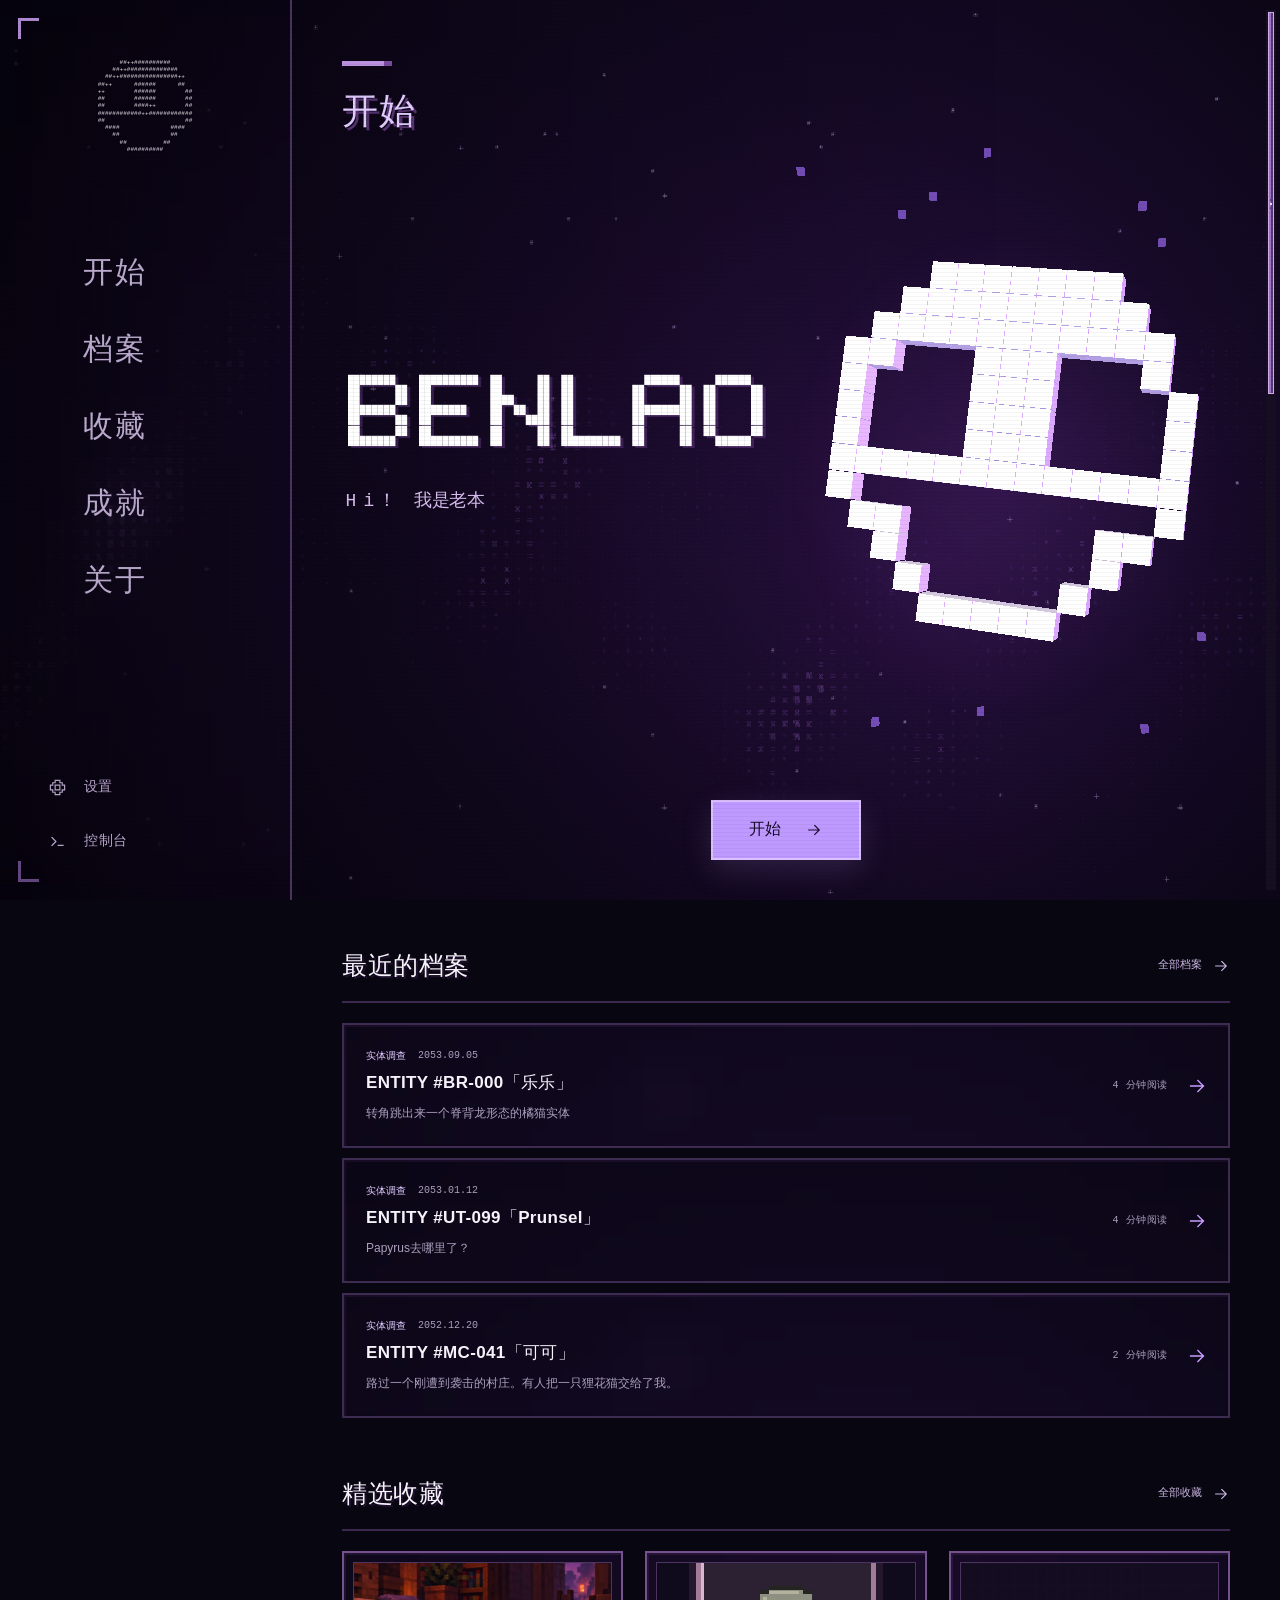
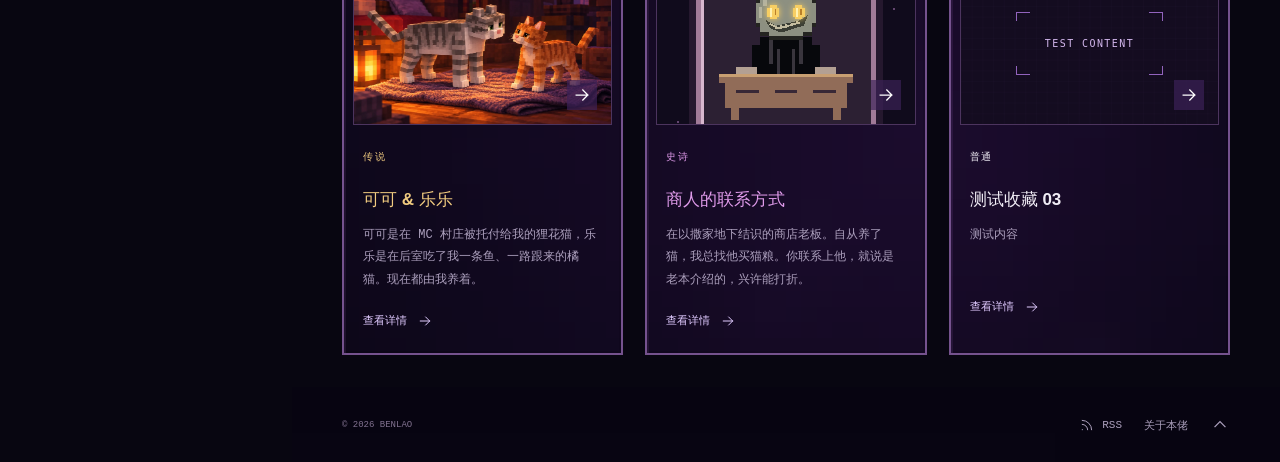
==== commit c9ca8920: "deploy" ====
--- a/index.html
+++ b/index.html
@@ -12,7 +12,7 @@
       } catch { root.dataset.motion = matchMedia('(prefers-reduced-motion: reduce)').matches ? 'reduced' : 'full'; }
       root.lang = root.dataset.language === 'en' ? 'en' : 'zh-CN';
       document.title = root.dataset.language === 'en' ? englishTitle : pageTitle;
-    })();</script><link rel="stylesheet" href="/_astro/BaseLayout.D-4_5aCB.css"></head><body id="top" data-title-zh="本佬 BENLAO" data-title-en="BENLAO"><div class="game-background" data-game-background data-background-state="static" aria-hidden="true"><svg class="nebula-fallback" viewBox="0 0 1000 540" preserveAspectRatio="xMidYMid slice"><defs><radialGradient id="nebula-ink"><stop stop-color="#27103f"></stop><stop offset="1" stop-color="#07040e"></stop></radialGradient></defs><path fill="url(#nebula-ink)" d="M0 0h1000v540H0z"></path><g fill="#ae78d9" opacity=".36" font-family="monospace" font-size="11" xml:space="preserve"><text x="0" y="0" letter-spacing="3.4">                      +  +                                               +                          </text><text x="0" y="12" letter-spacing="3.4">                                  +                                                                 </text><text x="0" y="24" letter-spacing="3.4">                                                                +                          +        </text><text x="0" y="36" letter-spacing="3.4">       +                                                                        +                   </text><text x="0" y="48" letter-spacing="3.4">         +                       +                                                        +         </text><text x="0" y="60" letter-spacing="3.4">        +             +                                       +                                     </text><text x="0" y="72" letter-spacing="3.4">+                  +                                 +                                              </text><text x="0" y="84" letter-spacing="3.4">                                                                   +                                </text><text x="0" y="96" letter-spacing="3.4">                                                                      +                             </text><text x="0" y="108" letter-spacing="3.4">                                                                                         +          </text><text x="0" y="120" letter-spacing="3.4">   +  +                                                                                             </text><text x="0" y="132" letter-spacing="3.4">                                                                                          +    +    </text><text x="0" y="144" letter-spacing="3.4">                #* .: x #x   +.                   +                                                 </text><text x="0" y="156" letter-spacing="3.4">             :..+ #x * .  .#  # # x                                                                 </text><text x="0" y="168" letter-spacing="3.4">           #: *   #**#     *#:.* *+.                                                  + +           </text><text x="0" y="180" letter-spacing="3.4">        .  . +   #x: #* *## *:.+x   . #x                                                            </text><text x="0" y="192" letter-spacing="3.4">       :# +.::x+ x: . : #: x       ++ ...#          +                                     +         </text><text x="0" y="204" letter-spacing="3.4">    x     .  *++  #     :.*  x+ : . :   +  :                                                        </text><text x="0" y="216" letter-spacing="3.4">  * +** x **+. +:*: x + x+.. :  . x *+:  x: +:            +                                       *.</text><text x="0" y="228" letter-spacing="3.4"> .  #    x+x : . # : :#.** x  + xxxx* +x#x#+:+x                     +                          . x::</text><text x="0" y="240" letter-spacing="3.4"> :.. :. +x. x. * x# x.*:*++ *  +   x:x  .*x. :  +#                                            x #*x </text><text x="0" y="252" letter-spacing="3.4"> :x :  ::  .  +    .   ***   .*+. + x:    #  x   :x                           +             x: x *.:</text><text x="0" y="264" letter-spacing="3.4">  + . .** x + : + # .*  #. ..: #+:   .x# #*  + #.:  #                          +         ++**. xxxx </text><text x="0" y="276" letter-spacing="3.4">*+x *  ++*#***    * *: : ## # *:  +x+  :  +*+    .:.x#                                 .# x+ x *. *.</text><text x="0" y="288" letter-spacing="3.4">.#x. *.+ . #+ x  +   #x*+ #  ..         #++.x.#  x  *  . :                            .x  *:     *  </text><text x="0" y="300" letter-spacing="3.4">.  +:x+ +#**  **x *x +.+ #x:    + :#*   x:+ .:   x #   .  :                        x :+.#:+:+ .+: #x</text><text x="0" y="312" letter-spacing="3.4"> # +#  .x# .  #. :++  ::.:#  #++ .  ::#:: +:++*x    *  *:  xx# :               *  #.x x +x x+  .+   </text><text x="0" y="324" letter-spacing="3.4">.. .xx xx# **+x*#x :  *++ + #x::  :x++ #+x.+  . # :  +#x:# +   :#x*: x  # x.   *:+: *+*#x: + +.x:x++</text><text x="0" y="336" letter-spacing="3.4"> +   ..   .. :+ *:++# # *+* *+   +    .: .: +# +**  : x . *# .#x# :+ : * .   # x    :   +x*+ #: .+ x</text><text x="0" y="348" letter-spacing="3.4">.* . +*.:. x##x   +.+ .. x*  x.+ # ++  x ::*#*+ ::##  *+ x:+x x.+ x:x  xx#+   x..   ++: ..x*#+  x .:</text><text x="0" y="360" letter-spacing="3.4">*.  *::# x* +.*+x:x:# :x :+*.   .   :x: x :#x  *++xx:  x#+  #::  x**+.  +***x.  +x  **:  x  +  +   *</text><text x="0" y="372" letter-spacing="3.4"> +x .:  # x+ xx .# :***+ : x #    * + +#+ ##.+.+x+x++#   +    : x #+**x:  :x  #xx: x + . x+*# . *:+x</text><text x="0" y="384" letter-spacing="3.4">:# *+  +# *x#                   #+ +#: x   :xx .  . x x :  #.: * #+*:   *  #: x: :  +  :x: . +.x*x..</text><text x="0" y="396" letter-spacing="3.4">+:# :#*+  .. +                     *   x.*  *#x..#+ xxx + ++ +#   .+ *#*+*. # # +x:      #  x# #:#+*</text><text x="0" y="408" letter-spacing="3.4">*#..# +..*+                       +  ::   :#+x  #*+.* .x#:++ : :#   + :++  *  +  :# +     .xx  . x.x</text><text x="0" y="420" letter-spacing="3.4">.   *:x#                                :** +  x*:.      # x.*  # .#x.:+x#    +.. x: * :.**#*+. ::+ </text><text x="0" y="432" letter-spacing="3.4">++*.                                       :+ . :# #*## .  .: #+++*. +*.   # *# #x:x :# xxx.+ x. x:.</text><text x="0" y="444" letter-spacing="3.4">                 +                           #+:::.#  *   :   ..++* .+x ***.* +  *xx. +:#  :## # *# </text><text x="0" y="456" letter-spacing="3.4"> .                                            :+  *  * .x #  :#*: x * .x : . #.+ x .+*: :. .#  +#   </text><text x="0" y="468" letter-spacing="3.4">                                                 + :* #  :+  #+x .+  x#:x** +* # +. *  ::++#.       </text><text x="0" y="480" letter-spacing="3.4">                                  +               *#x :x :#:x.*  .. x    .x*.:+x+    **   # #       </text><text x="0" y="492" letter-spacing="3.4">                                           +       :    #: :+*.+ .  *.:#: .*   # .  + *#  #         </text><text x="0" y="504" letter-spacing="3.4">                +                               +    ++..x   .x.   #.  x  . +  #++. .:  x           </text><text x="0" y="516" letter-spacing="3.4">             +                                         *#x x:  :x  **x    x .*.+  x x#.             </text><text x="0" y="528" letter-spacing="3.4">                                                           x * ++ +*x  #  # *   + +                 </text></g></svg><canvas data-nebula-canvas></canvas><div class="site-glitch-overlay" data-glitch-background data-glitch-state="disabled" data-glitch-active="false" aria-hidden="true"><canvas class="site-glitch-canvas" data-glitch-canvas></canvas></div><script type="module" src="/_astro/GlitchBackground.astro_astro_type_script_index_0_lang.BYaCkuHa.js"></script></div><script type="module" src="/_astro/GameBackground.astro_astro_type_script_index_0_lang.DktSg_Hz.js"></script><a class="skip-link" href="#main"><span data-ui-text><span data-language-text="zh">跳到主要内容</span><span data-language-text="en" lang="en">Skip to content</span></span></a><header class="site-header" data-game-menu data-menu-phase="idle"><div class="header-inner"><div class="menu-brand-row"><button type="button" class="brand mask-pet" aria-label="戳一下面具" data-i18n-label="mask.pet" data-mask-pet data-mood="calm" data-anger="0"><span class="ascii-mask-mark brand-ascii" style="--ascii-mask-size:124px" data-ascii-mask data-ascii-mask-state="static" aria-hidden="true"><span class="ascii-mask-frame" data-ascii-mask-frame aria-hidden="true">                                  
+    })();</script><link rel="stylesheet" href="/_astro/BaseLayout.CiVIWayn.css"><link rel="stylesheet" href="/_astro/ScrambleText.Ccptlcg6.css"><link rel="stylesheet" href="/_astro/index.SHa9YSD6.css"></head><body id="top" data-title-zh="本佬 BENLAO" data-title-en="BENLAO" data-blog-api data-turnstile-key><div class="game-background" data-game-background data-background-state="static" aria-hidden="true"><svg class="nebula-fallback" viewBox="0 0 1000 540" preserveAspectRatio="xMidYMid slice"><defs><radialGradient id="nebula-ink"><stop stop-color="#27103f"></stop><stop offset="1" stop-color="#07040e"></stop></radialGradient></defs><path fill="url(#nebula-ink)" d="M0 0h1000v540H0z"></path><g fill="#ae78d9" opacity=".36" font-family="monospace" font-size="11" xml:space="preserve"><text x="0" y="0" letter-spacing="3.4">                      +  +                                               +                          </text><text x="0" y="12" letter-spacing="3.4">                                  +                                                                 </text><text x="0" y="24" letter-spacing="3.4">                                                                +                          +        </text><text x="0" y="36" letter-spacing="3.4">       +                                                                        +                   </text><text x="0" y="48" letter-spacing="3.4">         +                       +                                                        +         </text><text x="0" y="60" letter-spacing="3.4">        +             +                                       +                                     </text><text x="0" y="72" letter-spacing="3.4">+                  +                                 +                                              </text><text x="0" y="84" letter-spacing="3.4">                                                                   +                                </text><text x="0" y="96" letter-spacing="3.4">                                                                      +                             </text><text x="0" y="108" letter-spacing="3.4">                                                                                         +          </text><text x="0" y="120" letter-spacing="3.4">   +  +                                                                                             </text><text x="0" y="132" letter-spacing="3.4">                                                                                          +    +    </text><text x="0" y="144" letter-spacing="3.4">                #* .: x #x   +.                   +                                                 </text><text x="0" y="156" letter-spacing="3.4">             :..+ #x * .  .#  # # x                                                                 </text><text x="0" y="168" letter-spacing="3.4">           #: *   #**#     *#:.* *+.                                                  + +           </text><text x="0" y="180" letter-spacing="3.4">        .  . +   #x: #* *## *:.+x   . #x                                                            </text><text x="0" y="192" letter-spacing="3.4">       :# +.::x+ x: . : #: x       ++ ...#          +                                     +         </text><text x="0" y="204" letter-spacing="3.4">    x     .  *++  #     :.*  x+ : . :   +  :                                                        </text><text x="0" y="216" letter-spacing="3.4">  * +** x **+. +:*: x + x+.. :  . x *+:  x: +:            +                                       *.</text><text x="0" y="228" letter-spacing="3.4"> .  #    x+x : . # : :#.** x  + xxxx* +x#x#+:+x                     +                          . x::</text><text x="0" y="240" letter-spacing="3.4"> :.. :. +x. x. * x# x.*:*++ *  +   x:x  .*x. :  +#                                            x #*x </text><text x="0" y="252" letter-spacing="3.4"> :x :  ::  .  +    .   ***   .*+. + x:    #  x   :x                           +             x: x *.:</text><text x="0" y="264" letter-spacing="3.4">  + . .** x + : + # .*  #. ..: #+:   .x# #*  + #.:  #                          +         ++**. xxxx </text><text x="0" y="276" letter-spacing="3.4">*+x *  ++*#***    * *: : ## # *:  +x+  :  +*+    .:.x#                                 .# x+ x *. *.</text><text x="0" y="288" letter-spacing="3.4">.#x. *.+ . #+ x  +   #x*+ #  ..         #++.x.#  x  *  . :                            .x  *:     *  </text><text x="0" y="300" letter-spacing="3.4">.  +:x+ +#**  **x *x +.+ #x:    + :#*   x:+ .:   x #   .  :                        x :+.#:+:+ .+: #x</text><text x="0" y="312" letter-spacing="3.4"> # +#  .x# .  #. :++  ::.:#  #++ .  ::#:: +:++*x    *  *:  xx# :               *  #.x x +x x+  .+   </text><text x="0" y="324" letter-spacing="3.4">.. .xx xx# **+x*#x :  *++ + #x::  :x++ #+x.+  . # :  +#x:# +   :#x*: x  # x.   *:+: *+*#x: + +.x:x++</text><text x="0" y="336" letter-spacing="3.4"> +   ..   .. :+ *:++# # *+* *+   +    .: .: +# +**  : x . *# .#x# :+ : * .   # x    :   +x*+ #: .+ x</text><text x="0" y="348" letter-spacing="3.4">.* . +*.:. x##x   +.+ .. x*  x.+ # ++  x ::*#*+ ::##  *+ x:+x x.+ x:x  xx#+   x..   ++: ..x*#+  x .:</text><text x="0" y="360" letter-spacing="3.4">*.  *::# x* +.*+x:x:# :x :+*.   .   :x: x :#x  *++xx:  x#+  #::  x**+.  +***x.  +x  **:  x  +  +   *</text><text x="0" y="372" letter-spacing="3.4"> +x .:  # x+ xx .# :***+ : x #    * + +#+ ##.+.+x+x++#   +    : x #+**x:  :x  #xx: x + . x+*# . *:+x</text><text x="0" y="384" letter-spacing="3.4">:# *+  +# *x#                   #+ +#: x   :xx .  . x x :  #.: * #+*:   *  #: x: :  +  :x: . +.x*x..</text><text x="0" y="396" letter-spacing="3.4">+:# :#*+  .. +                     *   x.*  *#x..#+ xxx + ++ +#   .+ *#*+*. # # +x:      #  x# #:#+*</text><text x="0" y="408" letter-spacing="3.4">*#..# +..*+                       +  ::   :#+x  #*+.* .x#:++ : :#   + :++  *  +  :# +     .xx  . x.x</text><text x="0" y="420" letter-spacing="3.4">.   *:x#                                :** +  x*:.      # x.*  # .#x.:+x#    +.. x: * :.**#*+. ::+ </text><text x="0" y="432" letter-spacing="3.4">++*.                                       :+ . :# #*## .  .: #+++*. +*.   # *# #x:x :# xxx.+ x. x:.</text><text x="0" y="444" letter-spacing="3.4">                 +                           #+:::.#  *   :   ..++* .+x ***.* +  *xx. +:#  :## # *# </text><text x="0" y="456" letter-spacing="3.4"> .                                            :+  *  * .x #  :#*: x * .x : . #.+ x .+*: :. .#  +#   </text><text x="0" y="468" letter-spacing="3.4">                                                 + :* #  :+  #+x .+  x#:x** +* # +. *  ::++#.       </text><text x="0" y="480" letter-spacing="3.4">                                  +               *#x :x :#:x.*  .. x    .x*.:+x+    **   # #       </text><text x="0" y="492" letter-spacing="3.4">                                           +       :    #: :+*.+ .  *.:#: .*   # .  + *#  #         </text><text x="0" y="504" letter-spacing="3.4">                +                               +    ++..x   .x.   #.  x  . +  #++. .:  x           </text><text x="0" y="516" letter-spacing="3.4">             +                                         *#x x:  :x  **x    x .*.+  x x#.             </text><text x="0" y="528" letter-spacing="3.4">                                                           x * ++ +*x  #  # *   + +                 </text></g></svg><canvas data-nebula-canvas></canvas><div class="site-glitch-overlay" data-glitch-background data-glitch-state="disabled" data-glitch-active="false" aria-hidden="true"><canvas class="site-glitch-canvas" data-glitch-canvas></canvas></div><script type="module" src="/_astro/GlitchBackground.astro_astro_type_script_index_0_lang.BYaCkuHa.js"></script></div><script type="module" src="/_astro/GameBackground.astro_astro_type_script_index_0_lang.DktSg_Hz.js"></script><a class="skip-link" href="#main"><span data-ui-text><span data-language-text="zh">跳到主要内容</span><span data-language-text="en" lang="en">Skip to content</span></span></a><header class="site-header" data-game-menu data-menu-phase="idle"><div class="header-inner"><div class="menu-brand-row"><button type="button" class="brand mask-pet" aria-label="戳一下面具" data-i18n-label="mask.pet" data-mask-pet data-mood="calm" data-anger="0"><span class="ascii-mask-mark brand-ascii" style="--ascii-mask-size:124px" data-ascii-mask data-ascii-mask-state="static" aria-hidden="true"><span class="ascii-mask-frame" data-ascii-mask-frame aria-hidden="true">                                  
                                   
           ############++          
         ############++####        
@@ -36,4 +36,4 @@
  ██      ██  ██          ██    ████  ██          ██      ██  ██      ██ 
  ██      ██  ██          ██      ██  ██          ██      ██  ██      ██ 
  ████████    ██████████  ██      ██  ██████████  ██      ██    ██████   
-                                                                        </span></span></span></h2><p class="hero-description"><span class="scramble-text" data-scramble-text data-text="Hi！ 我是老本" data-phrases="[&quot;Hi！ 我是老本&quot;,&quot;保持微笑&quot;]" data-phrases-en="[&quot;Hi! I'm Benlao&quot;,&quot;Keep smiling&quot;]"><span class="sr-only" data-scramble-label>Hi！ 我是老本 / 保持微笑</span><span data-scramble-poster aria-hidden="true"><span data-language-text="zh">Hi！ 我是老本</span><span data-language-text="en" lang="en">Hi! I&#39;m Benlao</span></span><span data-scramble-frame aria-hidden="true"><span></span><span></span><span></span><span></span><span></span><span></span><span></span><span></span><span></span><span></span><span></span><span></span><span></span><span></span></span></span></p><noscript><p class="hero-lore">启用 JavaScript 后，可以和老本一起接一份回收任务。</p></noscript></div><div class="hero-visual hero-reserved hero-mask-stage"><style>astro-island,astro-slot,astro-static-slot{display:contents}</style><script>(function(){let e=async e=>{await(await e())()};(self.Astro||(self.Astro={})).load=e,window.dispatchEvent(new Event(`astro:load`))})();</script><script>(function(){function e(t){"@babel/helpers - typeof";return e=typeof Symbol==`function`&&typeof Symbol.iterator==`symbol`?function(e){return typeof e}:function(e){return e&&typeof Symbol==`function`&&e.constructor===Symbol&&e!==Symbol.prototype?`symbol`:typeof e},e(t)}function t(t,n){if(e(t)!=`object`||!t)return t;var r=t[Symbol.toPrimitive];if(r!==void 0){var i=r.call(t,n||`default`);if(e(i)!=`object`)return i;throw TypeError(`@@toPrimitive must return a primitive value.`)}return(n===`string`?String:Number)(t)}function n(n){var r=t(n,`string`);return e(r)==`symbol`?r:r+``}function r(e,t,r){return(t=n(t))in e?Object.defineProperty(e,t,{value:r,enumerable:!0,configurable:!0,writable:!0}):e[t]=r,e}let i=/* @__PURE__ */ new Set([`__proto__`,`constructor`,`prototype`]);{let e={0:e=>a(e),1:e=>n(e),2:e=>new RegExp(e),3:e=>new Date(e),4:e=>new Map(n(e)),5:e=>new Set(n(e)),6:e=>BigInt(e),7:e=>new URL(e),8:e=>new Uint8Array(e),9:e=>new Uint16Array(e),10:e=>new Uint32Array(e),11:e=>1/0*e},t=t=>{let[n,r]=t;return n in e?e[n](r):void 0},n=e=>e.map(t),a=e=>typeof e!=`object`||!e?e:Object.fromEntries(Object.entries(e).map(([e,n])=>[e,t(n)]));class o extends HTMLElement{constructor(...e){super(...e),r(this,`Component`,void 0),r(this,`hydrator`,void 0),r(this,`hydrate`,async()=>{var e;if(!this.hydrator||!this.isConnected)return;let t=(e=this.parentElement)==null?void 0:e.closest(`astro-island[ssr]`);if(t){t.addEventListener(`astro:hydrate`,this.hydrate,{once:!0});return}let n=this.querySelectorAll(`astro-slot`),r={},i=this.querySelectorAll(`template[data-astro-template]`);for(let e of i){let t=e.closest(this.tagName);t!=null&&t.isSameNode(this)&&(r[e.getAttribute(`data-astro-template`)||`default`]=e.innerHTML,e.remove())}for(let e of n){let t=e.closest(this.tagName);t!=null&&t.isSameNode(this)&&(r[e.getAttribute(`name`)||`default`]=e.innerHTML)}let o;try{o=this.hasAttribute(`props`)?a(JSON.parse(this.getAttribute(`props`))):{}}catch(e){let t=this.getAttribute(`component-url`)||`<unknown>`,n=this.getAttribute(`component-export`);throw n&&(t+=` (export ${n})`),console.error(`[hydrate] Error parsing props for component ${t}`,this.getAttribute(`props`),e),e}await this.hydrator(this)(this.Component,o,r,{client:this.getAttribute(`client`)}),this.removeAttribute(`ssr`),this.dispatchEvent(new CustomEvent(`astro:hydrate`))}),r(this,`unmount`,()=>{this.isConnected||this.dispatchEvent(new CustomEvent(`astro:unmount`))})}disconnectedCallback(){document.removeEventListener(`astro:after-swap`,this.unmount),document.addEventListener(`astro:after-swap`,this.unmount,{once:!0})}connectedCallback(){if(!this.hasAttribute(`await-children`)||document.readyState===`interactive`||document.readyState===`complete`)this.childrenConnectedCallback();else{let e=()=>{document.removeEventListener(`DOMContentLoaded`,e),t.disconnect(),this.childrenConnectedCallback()},t=new MutationObserver(()=>{var t;((t=this.lastChild)==null?void 0:t.nodeType)===Node.COMMENT_NODE&&this.lastChild.nodeValue===`astro:end`&&(this.lastChild.remove(),e())});t.observe(this,{childList:!0}),document.addEventListener(`DOMContentLoaded`,e)}}async childrenConnectedCallback(){let e=this.getAttribute(`before-hydration-url`);e&&await import(e),this.start()}getRetryImportUrl(e){let t=new URL(e,document.baseURI);return t.searchParams.set(`astro-retry`,Date.now().toString()),t.toString()}async importWithRetry(e){try{return await import(e)}catch(t){return await new Promise(e=>setTimeout(e,1e3)),import(this.getRetryImportUrl(e))}}handleHydrationError(e){let t=this.getAttribute(`component-url`),n=new CustomEvent(`astro:hydration-error`,{cancelable:!0,bubbles:!0,composed:!0,detail:{error:e,componentUrl:t}});this.dispatchEvent(n)&&console.error(`[astro-island] Error hydrating ${t}`,e)}async start(){let e=JSON.parse(this.getAttribute(`opts`)),t=this.getAttribute(`client`);if(Astro[t]===void 0){window.addEventListener(`astro:${t}`,()=>this.start(),{once:!0});return}try{await Astro[t](async()=>{let e=this.getAttribute(`renderer-url`);try{let[t,{default:n}]=await Promise.all([this.importWithRetry(this.getAttribute(`component-url`)),e?this.importWithRetry(e):Promise.resolve({default:()=>()=>{}})]),r=this.getAttribute(`component-export`)||`default`;if(r.includes(`.`)){this.Component=t;for(let e of r.split(`.`)){if(i.has(e)||!this.Component||typeof this.Component!=`object`&&typeof this.Component!=`function`||!Object.hasOwn(this.Component,e))throw Error(`Invalid component export path: ${r}`);this.Component=this.Component[e]}}else{if(i.has(r))throw Error(`Invalid component export path: ${r}`);this.Component=t[r]}return this.hydrator=n,this.hydrate}catch(e){return this.handleHydrationError(e),()=>{}}},e,this)}catch(e){this.handleHydrationError(e)}}attributeChangedCallback(){this.hydrate()}}r(o,`observedAttributes`,[`props`]),customElements.get(`astro-island`)||customElements.define(`astro-island`,o)}})();</script><astro-island uid="EimH1" prefix="s0" component-url="/_astro/MaskScene.C8YNrBuG.js" component-export="default" renderer-url="/_astro/client.6bXUeDIT.js" props="{}" ssr client="load" opts="{&quot;name&quot;:&quot;MaskScene&quot;,&quot;value&quot;:true}" await-children><div class="mask-scene" data-renderer-ready="false" data-renderer-failed="false"><div class="mask-canvas" role="img" aria-label="白色像素笑脸面具的立体展示"><div class="mask-scene-poster" aria-hidden="true"><svg viewBox="0 0 13 13" shape-rendering="crispEdges"><path d="M3 0h1v1h-1ZM4 0h1v1h-1ZM5 0h1v1h-1ZM6 0h1v1h-1ZM7 0h1v1h-1ZM8 0h1v1h-1ZM9 0h1v1h-1ZM2 1h1v1h-1ZM3 1h1v1h-1ZM4 1h1v1h-1ZM5 1h1v1h-1ZM6 1h1v1h-1ZM7 1h1v1h-1ZM8 1h1v1h-1ZM9 1h1v1h-1ZM10 1h1v1h-1ZM1 2h1v1h-1ZM2 2h1v1h-1ZM3 2h1v1h-1ZM4 2h1v1h-1ZM5 2h1v1h-1ZM6 2h1v1h-1ZM7 2h1v1h-1ZM8 2h1v1h-1ZM9 2h1v1h-1ZM10 2h1v1h-1ZM11 2h1v1h-1ZM0 3h1v1h-1ZM1 3h1v1h-1ZM5 3h1v1h-1ZM6 3h1v1h-1ZM7 3h1v1h-1ZM11 3h1v1h-1ZM0 4h1v1h-1ZM5 4h1v1h-1ZM6 4h1v1h-1ZM7 4h1v1h-1ZM12 4h1v1h-1ZM0 5h1v1h-1ZM5 5h1v1h-1ZM6 5h1v1h-1ZM7 5h1v1h-1ZM12 5h1v1h-1ZM0 6h1v1h-1ZM5 6h1v1h-1ZM6 6h1v1h-1ZM7 6h1v1h-1ZM12 6h1v1h-1ZM0 7h1v1h-1ZM1 7h1v1h-1ZM2 7h1v1h-1ZM3 7h1v1h-1ZM4 7h1v1h-1ZM5 7h1v1h-1ZM6 7h1v1h-1ZM7 7h1v1h-1ZM8 7h1v1h-1ZM9 7h1v1h-1ZM10 7h1v1h-1ZM11 7h1v1h-1ZM12 7h1v1h-1ZM0 8h1v1h-1ZM12 8h1v1h-1ZM1 9h1v1h-1ZM2 9h1v1h-1ZM10 9h1v1h-1ZM11 9h1v1h-1ZM2 10h1v1h-1ZM10 10h1v1h-1ZM3 11h1v1h-1ZM9 11h1v1h-1ZM4 12h1v1h-1ZM5 12h1v1h-1ZM6 12h1v1h-1ZM7 12h1v1h-1ZM8 12h1v1h-1Z" fill="currentColor"></path></svg></div></div></div><!--astro:end--></astro-island></div><div class="hero-start hero-launch" data-start-aura><p class="hero-task" data-start-hint data-text-zh="帮我做个任务吧。" data-text-en="Take a little job for me." data-no-text-decode aria-hidden="true"></p><button type="button" class="button button-primary" data-arcade-open aria-controls="arcade-dialog" disabled><span data-ui-text><span data-language-text="zh">开始</span><span data-language-text="en" lang="en">START</span></span><svg width="18" height="18" viewBox="0 0 24 24" fill="none" stroke="currentColor" stroke-width="1.5" stroke-linecap="square" stroke-linejoin="miter" aria-hidden="true"><path d="M5 12h14m-6-6 6 6-6 6"></path></svg></button></div></section></div></div><section class="section container" aria-labelledby="latest-title"><div class="section-heading" data-reveal><h2 id="latest-title"><span data-ui-text><span data-language-text="zh">最近的档案</span><span data-language-text="en" lang="en">RECENT ARCHIVES</span></span></h2><a href="/posts/" class="text-link"><span data-ui-text><span data-language-text="zh">全部档案</span><span data-language-text="en" lang="en">ALL ARCHIVES</span></span><svg width="18" height="18" viewBox="0 0 24 24" fill="none" stroke="currentColor" stroke-width="1.5" stroke-linecap="square" stroke-linejoin="miter" aria-hidden="true"><path d="M5 12h14m-6-6 6 6-6 6"></path></svg></a></div><div class="posts-list"><a class="post-row" href="/posts/lele-field-report/" data-reveal><div class="post-row-body"><div class="post-row-meta"><span data-ui-text><span data-language-text="zh">实体调查</span><span data-language-text="en" lang="en">实体调查</span></span><time datetime="2053-09-05T00:00:00.000Z">2053.09.05</time></div><h3><span data-ui-text><span data-language-text="zh">ENTITY #BR-000「乐乐」</span><span data-language-text="en" lang="en">ENTITY #BR-000 [LeLe]</span></span></h3><p><span data-ui-text><span data-language-text="zh">转角跳出来一个脊背龙形态的橘猫实体</span><span data-language-text="en" lang="en">A ginger cat Entity</span></span></p></div><span class="reading-time mono">4 <span data-ui-text><span data-language-text="zh">分钟阅读</span><span data-language-text="en" lang="en">min read</span></span></span><span class="post-arrow"><svg width="22" height="22" viewBox="0 0 24 24" fill="none" stroke="currentColor" stroke-width="1.5" stroke-linecap="square" stroke-linejoin="miter" aria-hidden="true"><path d="M5 12h14m-6-6 6 6-6 6"></path></svg></span></a><a class="post-row" href="/posts/prunsel-field-report/" data-reveal><div class="post-row-body"><div class="post-row-meta"><span data-ui-text><span data-language-text="zh">实体调查</span><span data-language-text="en" lang="en">实体调查</span></span><time datetime="2053-01-12T00:00:00.000Z">2053.01.12</time></div><h3><span data-ui-text><span data-language-text="zh">ENTITY #UT-099「Prunsel」</span><span data-language-text="en" lang="en">ENTITY #UT-099「Prunsel」</span></span></h3><p><span data-ui-text><span data-language-text="zh">Papyrus去哪里了？</span><span data-language-text="en" lang="en">An eye standing out in the snow.</span></span></p></div><span class="reading-time mono">4 <span data-ui-text><span data-language-text="zh">分钟阅读</span><span data-language-text="en" lang="en">min read</span></span></span><span class="post-arrow"><svg width="22" height="22" viewBox="0 0 24 24" fill="none" stroke="currentColor" stroke-width="1.5" stroke-linecap="square" stroke-linejoin="miter" aria-hidden="true"><path d="M5 12h14m-6-6 6 6-6 6"></path></svg></span></a><a class="post-row" href="/posts/cocoa-field-report/" data-reveal><div class="post-row-body"><div class="post-row-meta"><span data-ui-text><span data-language-text="zh">实体调查</span><span data-language-text="en" lang="en">实体调查</span></span><time datetime="2052-12-20T00:00:00.000Z">2052.12.20</time></div><h3><span data-ui-text><span data-language-text="zh">ENTITY #MC-041「可可」</span><span data-language-text="en" lang="en">ENTITY #MC-041 [Cocoa]</span></span></h3><p><span data-ui-text><span data-language-text="zh">路过一个刚遭到袭击的村庄。有人把一只狸花猫交给了我。</span><span data-language-text="en" lang="en">Passing through a village after a raid, I was entrusted with a tabby cat.</span></span></p></div><span class="reading-time mono">2 <span data-ui-text><span data-language-text="zh">分钟阅读</span><span data-language-text="en" lang="en">min read</span></span></span><span class="post-arrow"><svg width="22" height="22" viewBox="0 0 24 24" fill="none" stroke="currentColor" stroke-width="1.5" stroke-linecap="square" stroke-linejoin="miter" aria-hidden="true"><path d="M5 12h14m-6-6 6 6-6 6"></path></svg></span></a></div></section><section class="section works-section container" aria-labelledby="works-title"><div class="section-heading" data-reveal><h2 id="works-title"><span data-ui-text><span data-language-text="zh">精选收藏</span><span data-language-text="en" lang="en">SELECTED COLLECTION</span></span></h2><a href="/works/" class="text-link"><span data-ui-text><span data-language-text="zh">全部收藏</span><span data-language-text="en" lang="en">ALL COLLECTIONS</span></span><svg width="18" height="18" viewBox="0 0 24 24" fill="none" stroke="currentColor" stroke-width="1.5" stroke-linecap="square" stroke-linejoin="miter" aria-hidden="true"><path d="M5 12h14m-6-6 6 6-6 6"></path></svg></a></div><div class="works-grid"><article class="work-card" data-reveal data-platform data-rarity="legendary" data-plain-frame="true"><a class="work-cover" href="/works/cocoa-and-lele/" aria-label="查看详情：可可 &amp; 乐乐" data-aria-en="View details: Cocoa &amp; Lele"><img src="/images/entities/cocoa-and-lele-voxel.webp" alt="" width="720" height="450" loading="lazy" decoding="async"><span class="work-platform"><span data-ui-text><span data-language-text="zh"></span><span data-language-text="en" lang="en"></span></span></span><span class="work-cover-arrow"><svg width="20" height="20" viewBox="0 0 24 24" fill="none" stroke="currentColor" stroke-width="1.5" stroke-linecap="square" stroke-linejoin="miter" aria-hidden="true"><path d="M5 12h14m-6-6 6 6-6 6"></path></svg></span></a><div class="work-details"><span class="rarity-label"><span data-ui-text><span data-language-text="zh">传说</span><span data-language-text="en" lang="en">LEGENDARY</span></span></span><h3><a href="/works/cocoa-and-lele/"><span data-ui-text><span data-language-text="zh">可可 &amp; 乐乐</span><span data-language-text="en" lang="en">Cocoa &amp; Lele</span></span></a></h3><p><span data-ui-text><span data-language-text="zh">可可是在 MC 村庄被托付给我的狸花猫，乐乐是在后室吃了我一条鱼、一路跟来的橘猫。现在都由我养着。</span><span data-language-text="en" lang="en">Cocoa is a tabby entrusted to me in a Minecraft village. Lele is a ginger cat that ate my fish and followed me out of the Backrooms. Both live with me now.</span></span></p><a href="/works/cocoa-and-lele/" class="text-link"><span data-ui-text><span data-language-text="zh">查看详情</span><span data-language-text="en" lang="en">VIEW DETAILS</span></span><svg width="16" height="16" viewBox="0 0 24 24" fill="none" stroke="currentColor" stroke-width="1.5" stroke-linecap="square" stroke-linejoin="miter" aria-hidden="true"><path d="M5 12h14m-6-6 6 6-6 6"></path></svg></a></div></article><article class="work-card" data-reveal data-platform data-rarity="epic" data-plain-frame="true"><a class="work-cover" href="/works/sample-02/" aria-label="查看详情：测试收藏 02" data-aria-en="View details: Sample 02"><img src="/images/cover-test.svg" alt="" width="720" height="450" loading="lazy" decoding="async"><span class="work-platform"><span data-ui-text><span data-language-text="zh"></span><span data-language-text="en" lang="en"></span></span></span><span class="work-cover-arrow"><svg width="20" height="20" viewBox="0 0 24 24" fill="none" stroke="currentColor" stroke-width="1.5" stroke-linecap="square" stroke-linejoin="miter" aria-hidden="true"><path d="M5 12h14m-6-6 6 6-6 6"></path></svg></span></a><div class="work-details"><span class="rarity-label"><span data-ui-text><span data-language-text="zh">史诗</span><span data-language-text="en" lang="en">EPIC</span></span></span><h3><a href="/works/sample-02/"><span data-ui-text><span data-language-text="zh">测试收藏 02</span><span data-language-text="en" lang="en">Sample 02</span></span></a></h3><p><span data-ui-text><span data-language-text="zh">测试内容</span><span data-language-text="en" lang="en">Test content</span></span></p><a href="/works/sample-02/" class="text-link"><span data-ui-text><span data-language-text="zh">查看详情</span><span data-language-text="en" lang="en">VIEW DETAILS</span></span><svg width="16" height="16" viewBox="0 0 24 24" fill="none" stroke="currentColor" stroke-width="1.5" stroke-linecap="square" stroke-linejoin="miter" aria-hidden="true"><path d="M5 12h14m-6-6 6 6-6 6"></path></svg></a></div></article><article class="work-card" data-reveal data-platform data-rarity="common" data-plain-frame="true"><a class="work-cover" href="/works/sample-03/" aria-label="查看详情：测试收藏 03" data-aria-en="View details: Sample 03"><img src="/images/cover-test.svg" alt="" width="720" height="450" loading="lazy" decoding="async"><span class="work-platform"><span data-ui-text><span data-language-text="zh"></span><span data-language-text="en" lang="en"></span></span></span><span class="work-cover-arrow"><svg width="20" height="20" viewBox="0 0 24 24" fill="none" stroke="currentColor" stroke-width="1.5" stroke-linecap="square" stroke-linejoin="miter" aria-hidden="true"><path d="M5 12h14m-6-6 6 6-6 6"></path></svg></span></a><div class="work-details"><span class="rarity-label"><span data-ui-text><span data-language-text="zh">普通</span><span data-language-text="en" lang="en">COMMON</span></span></span><h3><a href="/works/sample-03/"><span data-ui-text><span data-language-text="zh">测试收藏 03</span><span data-language-text="en" lang="en">Sample 03</span></span></a></h3><p><span data-ui-text><span data-language-text="zh">测试内容</span><span data-language-text="en" lang="en">Test content</span></span></p><a href="/works/sample-03/" class="text-link"><span data-ui-text><span data-language-text="zh">查看详情</span><span data-language-text="en" lang="en">VIEW DETAILS</span></span><svg width="16" height="16" viewBox="0 0 24 24" fill="none" stroke="currentColor" stroke-width="1.5" stroke-linecap="square" stroke-linejoin="miter" aria-hidden="true"><path d="M5 12h14m-6-6 6 6-6 6"></path></svg></a></div></article></div></section><dialog id="arcade-dialog" class="arcade-dialog" data-arcade-dialog data-no-text-decode data-arcade-phase="closed" aria-labelledby="arcade-title"><div class="arcade-console" data-arcade-shell><header class="arcade-titlebar"><div><span class="arcade-online" aria-hidden="true">*</span><span data-ui-text><span data-language-text="zh">委托终端</span><span data-language-text="en" lang="en">COMMISSION TERMINAL</span></span></div></header><div class="arcade-scroll"><section class="arcade-boot" data-arcade-boot aria-labelledby="arcade-title"><p class="arcade-kicker">CHAOS ZONE · THREAD ACCESS</p><h2 id="arcade-title"><span data-ui-text><span data-language-text="zh">正在接入混乱区</span><span data-language-text="en" lang="en">CONNECTING TO CHAOS</span></span></h2><p class="arcade-boot-intro"><span data-ui-text><span data-language-text="zh">这次的清单不长。我们慢慢来。</span><span data-language-text="en" lang="en">A short list this time. Take it easy.</span></span></p><div class="arcade-output" data-arcade-output role="log" aria-live="polite" aria-relevant="additions"></div><progress class="arcade-load sr-only" data-arcade-load max="6" value="0" aria-label="线程加载进度" data-aria-en="Thread loading progress"></progress><pre class="arcade-load-ascii" data-arcade-load-ascii aria-hidden="true">[........................] 0 / 6</pre><span class="arcade-boot-cursor" aria-hidden="true">▌</span></section><section class="arcade-play" data-arcade-play hidden aria-labelledby="arcade-mission-title"><div class="arcade-mission-heading"><h2 id="arcade-mission-title" data-mission-title></h2></div><nav class="arcade-missions" aria-label="选择游戏" data-aria-en="Choose a game"><button type="button" data-mission-select="maze" aria-pressed="false"><span data-ui-text><span data-language-text="zh">后室探索</span><span data-language-text="en" lang="en">BACKROOMS</span></span></button><button type="button" data-mission-select="tracking" aria-pressed="false"><span data-ui-text><span data-language-text="zh">迷雾追踪</span><span data-language-text="en" lang="en">MIST PURSUIT</span></span></button><button type="button" data-mission-select="fishing" aria-pressed="false"><span data-ui-text><span data-language-text="zh">钓鱼</span><span data-language-text="en" lang="en">FISHING</span></span></button><button type="button" data-mission-select="feeding" aria-pressed="false"><span data-ui-text><span data-language-text="zh">喂猫</span><span data-language-text="en" lang="en">CAT MEAL</span></span></button><button type="button" data-mission-select="roulette" aria-pressed="false"><span data-ui-text><span data-language-text="zh">恶魔轮盘</span><span data-language-text="en" lang="en">ROULETTE</span></span></button></nav><p class="arcade-rules" data-mission-rules></p><div class="arcade-hud" data-arcade-hud aria-label="游戏状态" data-aria-en="Game status"></div><div class="arcade-stage" data-arcade-stage><div class="arcade-board" data-arcade-board></div><p class="arcade-status" data-arcade-status role="status" aria-live="polite"></p><div class="arcade-result" data-arcade-result role="status" aria-live="polite" hidden><h3 id="arcade-result-title" data-result-title></h3><p data-result-copy></p><p data-arcade-record></p></div></div></section></div><footer class="arcade-footer"><div class="arcade-actions"><button type="button" class="button button-outline" data-arcade-retry><span data-ui-text><span data-language-text="zh">重来</span><span data-language-text="en" lang="en">RETRY</span></span></button><button type="button" class="button button-primary" data-arcade-next><span data-ui-text><span data-language-text="zh">换个任务</span><span data-language-text="en" lang="en">ANOTHER JOB</span></span><span aria-hidden="true">&gt;</span></button></div><button type="button" class="arcade-escape" data-arcade-close><span data-ui-text><span data-language-text="zh">Esc 退出终端</span><span data-language-text="en" lang="en">Esc to exit terminal</span></span></button></footer></div></dialog></main><footer class="site-footer"><div class="footer-row container"><span class="footer-copyright">© 2026 BENLAO</span><div class="footer-links"><a href="/rss.xml"><svg width="16" height="16" viewBox="0 0 24 24" fill="none" stroke="currentColor" stroke-width="1.5" stroke-linecap="square" stroke-linejoin="miter" aria-hidden="true"><path d="M5 11a8 8 0 0 1 8 8M5 5a14 14 0 0 1 14 14M5 19h.01"></path></svg>RSS</a><a href="/about/" data-signal-light-only><span data-ui-text><span data-language-text="zh">关于本佬</span><span data-language-text="en" lang="en">About Benlao</span></span></a><a href="#top" aria-label="返回顶部" data-i18n-label="footer.top"><svg width="20" height="20" viewBox="0 0 24 24" fill="none" stroke="currentColor" stroke-width="1.5" stroke-linecap="square" stroke-linejoin="miter" aria-hidden="true"><path d="m6 14 6-6 6 6"></path></svg></a></div></div></footer></div><div class="screen-texture" aria-hidden="true"></div><dialog id="terminal-dialog" class="terminal-dialog" aria-labelledby="terminal-title" data-no-text-decode><div class="terminal-titlebar"><span id="terminal-title" class="mono">&gt;_ GUEST SHELL</span><code class="terminal-path" data-terminal-location>~/</code><button type="button" class="icon-button terminal-close" aria-label="关闭控制台" data-i18n-label="terminal.close"><svg width="18" height="18" viewBox="0 0 24 24" fill="none" stroke="currentColor" stroke-width="1.5" stroke-linecap="square" stroke-linejoin="miter" aria-hidden="true"><path d="m6 6 12 12M18 6 6 18"></path></svg></button></div><div class="terminal-screen" data-terminal-screen><div id="terminal-output" class="terminal-output" role="log" aria-live="polite" aria-relevant="additions"><p><span data-ui-text><span data-language-text="zh">输入 help 查看可用命令。</span><span data-language-text="en" lang="en">Type help to see available commands.</span></span></p></div><div class="terminal-input-area"><form id="terminal-form" class="terminal-form"><label for="terminal-input" class="mono">guest@benlao:~$</label><input id="terminal-input" name="command" autocomplete="off" autocapitalize="off" spellcheck="false" enterkeyhint="go" maxlength="160" role="combobox" aria-autocomplete="list" aria-expanded="false" aria-controls="terminal-suggestions" aria-describedby="terminal-keyboard-hint" aria-label="导航命令" data-i18n-label="terminal.input"></form><div id="terminal-suggestions" class="terminal-suggestions" role="listbox" aria-label="命令补全" data-aria-en="Command suggestions" hidden></div></div></div><p id="terminal-keyboard-hint" class="terminal-keyboard-hint"><span data-ui-text><span data-language-text="zh">↑ ↓ 历史 / 选择 · Tab 补全 · Ctrl+L 清屏 · Esc 关闭</span><span data-language-text="en" lang="en">↑ ↓ history / select · Tab complete · Ctrl+L clear · Esc close</span></span></p><script id="terminal-index" type="application/json">[{"id":"lele-field-report","title":["ENTITY #BR-000「乐乐」","ENTITY #BR-000 [LeLe]"],"description":["转角跳出来一个脊背龙形态的橘猫实体","A ginger cat Entity"],"href":"/posts/lele-field-report/","kind":"archive","tags":["实体调查"]},{"id":"prunsel-field-report","title":["ENTITY #UT-099「Prunsel」","ENTITY #UT-099「Prunsel」"],"description":["Papyrus去哪里了？","An eye standing out in the snow."],"href":"/posts/prunsel-field-report/","kind":"archive","tags":["实体调查"]},{"id":"cocoa-field-report","title":["ENTITY #MC-041「可可」","ENTITY #MC-041 [Cocoa]"],"description":["路过一个刚遭到袭击的村庄。有人把一只狸花猫交给了我。","Passing through a village after a raid, I was entrusted with a tabby cat."],"href":"/posts/cocoa-field-report/","kind":"archive","tags":["实体调查"]},{"id":"cocoa-and-lele","title":["可可 & 乐乐","Cocoa & Lele"],"description":["可可是在 MC 村庄被托付给我的狸花猫，乐乐是在后室吃了我一条鱼、一路跟来的橘猫。现在都由我养着。","Cocoa is a tabby entrusted to me in a Minecraft village. Lele is a ginger cat that ate my fish and followed me out of the Backrooms. Both live with me now."],"href":"/works/cocoa-and-lele/","kind":"collection","tags":["实体","COCOA & LELE"],"demo":false},{"id":"sample-02","title":["测试收藏 02","Sample 02"],"description":["测试内容","Test content"],"href":"/works/sample-02/","kind":"collection","tags":["测试","TEST CONTENT"],"demo":true},{"id":"sample-03","title":["测试收藏 03","Sample 03"],"description":["测试内容","Test content"],"href":"/works/sample-03/","kind":"collection","tags":["测试","TEST CONTENT"],"demo":true}]</script></dialog><dialog id="settings-dialog" class="settings-dialog" aria-labelledby="settings-title"><div class="settings-titlebar"><h2 id="settings-title"><svg width="22" height="22" viewBox="0 0 24 24" fill="none" stroke="currentColor" stroke-width="1.5" stroke-linecap="square" stroke-linejoin="miter" aria-hidden="true"><path d="M9 3h6v3h3v3h3v6h-3v3h-3v3H9v-3H6v-3H3V9h3V6h3zM9 9h6v6H9z"></path></svg><span data-ui-text><span data-language-text="zh">设置</span><span data-language-text="en" lang="en">SETTINGS</span></span></h2><button type="button" class="icon-button settings-close" aria-label="关闭设置" data-i18n-label="settings.close"><svg width="20" height="20" viewBox="0 0 24 24" fill="none" stroke="currentColor" stroke-width="1.5" stroke-linecap="square" stroke-linejoin="miter" aria-hidden="true"><path d="m6 6 12 12M18 6 6 18"></path></svg></button></div><div class="settings-body"><fieldset><legend><span data-ui-text><span data-language-text="zh">语言</span><span data-language-text="en" lang="en">LANGUAGE</span></span></legend><div class="settings-options"><button type="button" data-language-option="zh" aria-pressed="true">简体中文</button><button type="button" data-language-option="en" aria-pressed="false">ENGLISH</button></div><p><span data-ui-text><span data-language-text="zh">调整界面语言，文章正文保留原文。</span><span data-language-text="en" lang="en">Change the interface language. Articles keep their original text.</span></span></p></fieldset><fieldset><legend><span data-ui-text><span data-language-text="zh">画面动效</span><span data-language-text="en" lang="en">VISUAL EFFECTS</span></span></legend><div class="settings-options"><button type="button" data-motion-option="full" aria-pressed="true"><span data-ui-text><span data-language-text="zh">开启</span><span data-language-text="en" lang="en">ON</span></span></button><button type="button" data-motion-option="reduced" aria-pressed="false"><span data-ui-text><span data-language-text="zh">关闭</span><span data-language-text="en" lang="en">OFF</span></span></button></div><p><span data-ui-text><span data-language-text="zh">控制背景、字符动画和界面转场。</span><span data-language-text="en" lang="en">Control the background, ASCII animations and transitions.</span></span></p></fieldset><fieldset><legend><span data-ui-text><span data-language-text="zh">游戏画质</span><span data-language-text="en" lang="en">Game quality</span></span></legend><div class="settings-options"><button type="button" data-quality-option="auto" aria-pressed="true"><span data-ui-text><span data-language-text="zh">自动</span><span data-language-text="en" lang="en">AUTO</span></span></button><button type="button" data-quality-option="high" aria-pressed="false"><span data-ui-text><span data-language-text="zh">精细</span><span data-language-text="en" lang="en">HIGH</span></span></button><button type="button" data-quality-option="low" aria-pressed="false"><span data-ui-text><span data-language-text="zh">流畅</span><span data-language-text="en" lang="en">SMOOTH</span></span></button></div><p><span data-ui-text><span data-language-text="zh">调整迷宫和追踪的场景精度，下次进入游戏生效。</span><span data-language-text="en" lang="en">Changes maze and pursuit detail the next time you enter a game.</span></span></p></fieldset></div><div class="settings-bottom"><span><i class="status-dot"></i><span data-ui-text><span data-language-text="zh">设置自动保存</span><span data-language-text="en" lang="en">Preferences saved automatically</span></span></span><button type="button" class="button button-primary settings-close"><span data-ui-text><span data-language-text="zh">完成</span><span data-language-text="en" lang="en">DONE</span></span></button></div></dialog><dialog id="friendlink-dialog" class="friendlink-dialog" aria-labelledby="friendlink-title" aria-describedby="friendlink-instructions" data-application-email="benlao696@gmail.com"><div class="settings-titlebar"><h2 id="friendlink-title"><svg width="22" height="22" viewBox="0 0 24 24" fill="none" stroke="currentColor" stroke-width="1.5" stroke-linecap="square" stroke-linejoin="miter" aria-hidden="true"><path d="M10 13a5 5 0 0 0 7 0l3-3a5 5 0 0 0-7-7l-2 2M14 11a5 5 0 0 0-7 0l-3 3a5 5 0 0 0 7 7l2-2"></path></svg><span data-ui-text><span data-language-text="zh">申请友链</span><span data-language-text="en" lang="en">REQUEST A LINK</span></span></h2><button type="button" class="icon-button settings-close" data-dialog-close aria-label="关闭友链申请" data-i18n-label="friends.close"><svg width="20" height="20" viewBox="0 0 24 24" fill="none" stroke="currentColor" stroke-width="1.5" stroke-linecap="square" stroke-linejoin="miter" aria-hidden="true"><path d="m6 6 12 12M18 6 6 18"></path></svg></button></div><div class="friendlink-body"><p id="friendlink-instructions" class="friendlink-instructions"><span data-ui-text><span data-language-text="zh">填写网站信息，复制申请内容后发送至下面的邮箱。</span><span data-language-text="en" lang="en">Fill in your site details, copy the request and email it to the address below.</span></span></p><a class="friendlink-email" href="mailto:benlao696@gmail.com"><svg width="16" height="16" viewBox="0 0 24 24" fill="none" stroke="currentColor" stroke-width="1.5" stroke-linecap="square" stroke-linejoin="miter" aria-hidden="true"><path d="M3 5h18v14H3zM3 5l9 7 9-7"></path></svg>benlao696@gmail.com</a><details class="friendlink-site-info"><summary><span data-ui-text><span data-language-text="zh">本站信息</span><span data-language-text="en" lang="en">THIS SITE</span></span></summary><dl><div><dt><span data-ui-text><span data-language-text="zh">网站名称</span><span data-language-text="en" lang="en">Site name</span></span></dt><dd>本佬 BENLAO</dd></div><div><dt><span data-ui-text><span data-language-text="zh">网站地址</span><span data-language-text="en" lang="en">Site URL</span></span></dt><dd><a href="https://Benla0.github.io" target="_blank" rel="noopener noreferrer">https://Benla0.github.io</a></dd></div><div><dt><span data-ui-text><span data-language-text="zh">网站简介</span><span data-language-text="en" lang="en">Description</span></span></dt><dd>奇珍收藏代理人</dd></div><div><dt><span data-ui-text><span data-language-text="zh">头像地址</span><span data-language-text="en" lang="en">Avatar URL</span></span></dt><dd>https://benla0.github.io/images/avatar.png</dd></div></dl></details><form id="friendlink-form" class="friendlink-form"><div class="friendlink-fields"><label for="friendlink-name"><span data-ui-text><span data-language-text="zh">网站名称</span><span data-language-text="en" lang="en">Site name</span></span><input id="friendlink-name" name="name" type="text" required maxlength="60" autocomplete="organization"></label><label for="friendlink-url"><span data-ui-text><span data-language-text="zh">网站地址</span><span data-language-text="en" lang="en">Site URL</span></span><input id="friendlink-url" name="url" type="url" required maxlength="500" placeholder="https://" autocomplete="url"></label><label class="friendlink-field-wide" for="friendlink-description"><span data-ui-text><span data-language-text="zh">网站简介</span><span data-language-text="en" lang="en">Description</span></span><textarea id="friendlink-description" name="description" required maxlength="240" rows="2"></textarea></label><label for="friendlink-avatar"><span><span data-ui-text><span data-language-text="zh">头像地址</span><span data-language-text="en" lang="en">Avatar URL</span></span> <small><span data-ui-text><span data-language-text="zh">选填</span><span data-language-text="en" lang="en">optional</span></span></small></span><input id="friendlink-avatar" name="avatar" type="url" maxlength="500" placeholder="https://"></label><label for="friendlink-contact"><span data-ui-text><span data-language-text="zh">联系邮箱</span><span data-language-text="en" lang="en">Contact email</span></span><input id="friendlink-contact" name="contact" type="email" required maxlength="160" autocomplete="email"></label></div><label class="friendlink-preview-label" for="friendlink-preview"><span data-ui-text><span data-language-text="zh">申请内容</span><span data-language-text="en" lang="en">Request preview</span></span></label><textarea id="friendlink-preview" class="friendlink-preview" rows="5" readonly aria-label="申请内容" data-i18n-label="friends.preview" data-no-text-decode></textarea><p class="friendlink-feedback" role="status" aria-live="polite" data-friendlink-status></p><div class="friendlink-actions"><button type="submit" class="button button-primary"><svg width="17" height="17" viewBox="0 0 24 24" fill="none" stroke="currentColor" stroke-width="1.5" stroke-linecap="square" stroke-linejoin="miter" aria-hidden="true"><path d="M8 8h13v13H8zM16 8V3H3v13h5"></path></svg><span data-ui-text><span data-language-text="zh">复制申请内容</span><span data-language-text="en" lang="en">COPY REQUEST</span></span></button><a class="button button-outline" data-friendlink-mail href="mailto:benlao696@gmail.com"><svg width="17" height="17" viewBox="0 0 24 24" fill="none" stroke="currentColor" stroke-width="1.5" stroke-linecap="square" stroke-linejoin="miter" aria-hidden="true"><path d="M3 5h18v14H3zM3 5l9 7 9-7"></path></svg><span data-ui-text><span data-language-text="zh">打开邮件</span><span data-language-text="en" lang="en">OPEN EMAIL</span></span></a></div></form></div></dialog><div class="pixel-scrollbar" data-scrollbar role="scrollbar" aria-label="页面滚动条" data-i18n-label="scroll.label" aria-controls="main" aria-orientation="vertical" aria-valuemin="0" aria-valuemax="100" aria-valuenow="0" tabindex="0" data-visible="false"><span class="pixel-scrollbar-thumb" data-scrollbar-thumb></span></div><div class="reading-progress" data-reading-progress data-visible="false" role="progressbar" aria-label="文章阅读进度" data-i18n-label="article.progress" aria-valuemin="0" aria-valuemax="100" aria-valuenow="0" tabindex="0" hidden><span class="reading-progress-label" aria-hidden="true"><span data-ui-text><span data-language-text="zh">阅读进度</span><span data-language-text="en" lang="en">READING</span></span></span><span class="reading-progress-track" aria-hidden="true"><i data-reading-progress-fill></i></span><output data-reading-progress-value aria-hidden="true">0%</output><span class="reading-archived-stamp" data-reading-archived aria-hidden="true"><span data-ui-text><span data-language-text="zh">已读</span><span data-language-text="en" lang="en">READ</span></span></span></div><div class="pixel-cursor" data-pixel-cursor data-visible="false" data-kind="arrow" aria-hidden="true"><div class="cursor-tip" data-cursor-tip><img class="cursor-arrow" src="/cursors/pixel-arrow.svg" width="24" height="28" alt=""><img class="cursor-hand" src="/cursors/pixel-hand.svg" width="26" height="30" alt=""><span class="cursor-lock"><i></i><i></i><i></i><i></i></span></div><div class="cursor-trails"><span class="cursor-ascii-trail" data-cursor-trail data-trail-state="idle">@</span><span class="cursor-ascii-trail" data-cursor-trail data-trail-state="idle">@</span><span class="cursor-ascii-trail" data-cursor-trail data-trail-state="idle">@</span><span class="cursor-ascii-trail" data-cursor-trail data-trail-state="idle">@</span><span class="cursor-ascii-trail" data-cursor-trail data-trail-state="idle">@</span><span class="cursor-ascii-trail" data-cursor-trail data-trail-state="idle">@</span><span class="cursor-ascii-trail" data-cursor-trail data-trail-state="idle">@</span><span class="cursor-ascii-trail" data-cursor-trail data-trail-state="idle">@</span><span class="cursor-ascii-trail" data-cursor-trail data-trail-state="idle">@</span><span class="cursor-ascii-trail" data-cursor-trail data-trail-state="idle">@</span><span class="cursor-ascii-trail" data-cursor-trail data-trail-state="idle">@</span><span class="cursor-ascii-trail" data-cursor-trail data-trail-state="idle">@</span><span class="cursor-ascii-trail" data-cursor-trail data-trail-state="idle">@</span><span class="cursor-ascii-trail" data-cursor-trail data-trail-state="idle">@</span><span class="cursor-ascii-trail" data-cursor-trail data-trail-state="idle">@</span><span class="cursor-ascii-trail" data-cursor-trail data-trail-state="idle">@</span><span class="cursor-ascii-trail" data-cursor-trail data-trail-state="idle">@</span><span class="cursor-ascii-trail" data-cursor-trail data-trail-state="idle">@</span></div></div><script type="module" src="/_astro/PixelCursor.astro_astro_type_script_index_0_lang.B9thpzr8.js"></script><aside class="achievement-toast" data-achievement-toast hidden role="status" aria-live="polite" data-no-text-decode><img data-toast-image src="/images/achievements/wrath.svg" width="64" height="80" alt="" data-no-pixel-load><div><span data-toast-label></span><strong data-toast-title></strong><a href="/achievements/" data-toast-link></a></div></aside><script type="module" src="/_astro/BaseLayout.astro_astro_type_script_index_0_lang.rw-m_h2b.js"></script></body></html>+                                                                        </span></span></span></h2><p class="hero-description"><span class="scramble-text" data-scramble-text data-text="Hi！ 我是老本" data-phrases="[&quot;Hi！ 我是老本&quot;,&quot;保持微笑&quot;]" data-phrases-en="[&quot;Hi! I'm Benlao&quot;,&quot;Keep smiling&quot;]"><span class="sr-only" data-scramble-label>Hi！ 我是老本 / 保持微笑</span><span data-scramble-poster aria-hidden="true"><span data-language-text="zh">Hi！ 我是老本</span><span data-language-text="en" lang="en">Hi! I&#39;m Benlao</span></span><span data-scramble-frame aria-hidden="true"><span></span><span></span><span></span><span></span><span></span><span></span><span></span><span></span><span></span><span></span><span></span><span></span><span></span><span></span></span></span></p><noscript><p class="hero-lore">启用 JavaScript 后，可以和老本一起接一份回收任务。</p></noscript></div><div class="hero-visual hero-reserved hero-mask-stage"><style>astro-island,astro-slot,astro-static-slot{display:contents}</style><script>(function(){let e=async e=>{await(await e())()};(self.Astro||(self.Astro={})).load=e,window.dispatchEvent(new Event(`astro:load`))})();</script><script>(function(){function e(t){"@babel/helpers - typeof";return e=typeof Symbol==`function`&&typeof Symbol.iterator==`symbol`?function(e){return typeof e}:function(e){return e&&typeof Symbol==`function`&&e.constructor===Symbol&&e!==Symbol.prototype?`symbol`:typeof e},e(t)}function t(t,n){if(e(t)!=`object`||!t)return t;var r=t[Symbol.toPrimitive];if(r!==void 0){var i=r.call(t,n||`default`);if(e(i)!=`object`)return i;throw TypeError(`@@toPrimitive must return a primitive value.`)}return(n===`string`?String:Number)(t)}function n(n){var r=t(n,`string`);return e(r)==`symbol`?r:r+``}function r(e,t,r){return(t=n(t))in e?Object.defineProperty(e,t,{value:r,enumerable:!0,configurable:!0,writable:!0}):e[t]=r,e}let i=/* @__PURE__ */ new Set([`__proto__`,`constructor`,`prototype`]);{let e={0:e=>a(e),1:e=>n(e),2:e=>new RegExp(e),3:e=>new Date(e),4:e=>new Map(n(e)),5:e=>new Set(n(e)),6:e=>BigInt(e),7:e=>new URL(e),8:e=>new Uint8Array(e),9:e=>new Uint16Array(e),10:e=>new Uint32Array(e),11:e=>1/0*e},t=t=>{let[n,r]=t;return n in e?e[n](r):void 0},n=e=>e.map(t),a=e=>typeof e!=`object`||!e?e:Object.fromEntries(Object.entries(e).map(([e,n])=>[e,t(n)]));class o extends HTMLElement{constructor(...e){super(...e),r(this,`Component`,void 0),r(this,`hydrator`,void 0),r(this,`hydrate`,async()=>{var e;if(!this.hydrator||!this.isConnected)return;let t=(e=this.parentElement)==null?void 0:e.closest(`astro-island[ssr]`);if(t){t.addEventListener(`astro:hydrate`,this.hydrate,{once:!0});return}let n=this.querySelectorAll(`astro-slot`),r={},i=this.querySelectorAll(`template[data-astro-template]`);for(let e of i){let t=e.closest(this.tagName);t!=null&&t.isSameNode(this)&&(r[e.getAttribute(`data-astro-template`)||`default`]=e.innerHTML,e.remove())}for(let e of n){let t=e.closest(this.tagName);t!=null&&t.isSameNode(this)&&(r[e.getAttribute(`name`)||`default`]=e.innerHTML)}let o;try{o=this.hasAttribute(`props`)?a(JSON.parse(this.getAttribute(`props`))):{}}catch(e){let t=this.getAttribute(`component-url`)||`<unknown>`,n=this.getAttribute(`component-export`);throw n&&(t+=` (export ${n})`),console.error(`[hydrate] Error parsing props for component ${t}`,this.getAttribute(`props`),e),e}await this.hydrator(this)(this.Component,o,r,{client:this.getAttribute(`client`)}),this.removeAttribute(`ssr`),this.dispatchEvent(new CustomEvent(`astro:hydrate`))}),r(this,`unmount`,()=>{this.isConnected||this.dispatchEvent(new CustomEvent(`astro:unmount`))})}disconnectedCallback(){document.removeEventListener(`astro:after-swap`,this.unmount),document.addEventListener(`astro:after-swap`,this.unmount,{once:!0})}connectedCallback(){if(!this.hasAttribute(`await-children`)||document.readyState===`interactive`||document.readyState===`complete`)this.childrenConnectedCallback();else{let e=()=>{document.removeEventListener(`DOMContentLoaded`,e),t.disconnect(),this.childrenConnectedCallback()},t=new MutationObserver(()=>{var t;((t=this.lastChild)==null?void 0:t.nodeType)===Node.COMMENT_NODE&&this.lastChild.nodeValue===`astro:end`&&(this.lastChild.remove(),e())});t.observe(this,{childList:!0}),document.addEventListener(`DOMContentLoaded`,e)}}async childrenConnectedCallback(){let e=this.getAttribute(`before-hydration-url`);e&&await import(e),this.start()}getRetryImportUrl(e){let t=new URL(e,document.baseURI);return t.searchParams.set(`astro-retry`,Date.now().toString()),t.toString()}async importWithRetry(e){try{return await import(e)}catch(t){return await new Promise(e=>setTimeout(e,1e3)),import(this.getRetryImportUrl(e))}}handleHydrationError(e){let t=this.getAttribute(`component-url`),n=new CustomEvent(`astro:hydration-error`,{cancelable:!0,bubbles:!0,composed:!0,detail:{error:e,componentUrl:t}});this.dispatchEvent(n)&&console.error(`[astro-island] Error hydrating ${t}`,e)}async start(){let e=JSON.parse(this.getAttribute(`opts`)),t=this.getAttribute(`client`);if(Astro[t]===void 0){window.addEventListener(`astro:${t}`,()=>this.start(),{once:!0});return}try{await Astro[t](async()=>{let e=this.getAttribute(`renderer-url`);try{let[t,{default:n}]=await Promise.all([this.importWithRetry(this.getAttribute(`component-url`)),e?this.importWithRetry(e):Promise.resolve({default:()=>()=>{}})]),r=this.getAttribute(`component-export`)||`default`;if(r.includes(`.`)){this.Component=t;for(let e of r.split(`.`)){if(i.has(e)||!this.Component||typeof this.Component!=`object`&&typeof this.Component!=`function`||!Object.hasOwn(this.Component,e))throw Error(`Invalid component export path: ${r}`);this.Component=this.Component[e]}}else{if(i.has(r))throw Error(`Invalid component export path: ${r}`);this.Component=t[r]}return this.hydrator=n,this.hydrate}catch(e){return this.handleHydrationError(e),()=>{}}},e,this)}catch(e){this.handleHydrationError(e)}}attributeChangedCallback(){this.hydrate()}}r(o,`observedAttributes`,[`props`]),customElements.get(`astro-island`)||customElements.define(`astro-island`,o)}})();</script><astro-island uid="EimH1" prefix="s0" component-url="/_astro/MaskScene.QiHUVykV.js" component-export="default" renderer-url="/_astro/client.6bXUeDIT.js" props="{}" ssr client="load" opts="{&quot;name&quot;:&quot;MaskScene&quot;,&quot;value&quot;:true}" await-children><div class="mask-scene" data-renderer-ready="false" data-renderer-failed="false"><div class="mask-canvas" role="img" aria-label="白色像素笑脸面具的立体展示"><div class="mask-scene-poster" aria-hidden="true"><svg viewBox="0 0 13 13" shape-rendering="crispEdges"><path d="M3 0h1v1h-1ZM4 0h1v1h-1ZM5 0h1v1h-1ZM6 0h1v1h-1ZM7 0h1v1h-1ZM8 0h1v1h-1ZM9 0h1v1h-1ZM2 1h1v1h-1ZM3 1h1v1h-1ZM4 1h1v1h-1ZM5 1h1v1h-1ZM6 1h1v1h-1ZM7 1h1v1h-1ZM8 1h1v1h-1ZM9 1h1v1h-1ZM10 1h1v1h-1ZM1 2h1v1h-1ZM2 2h1v1h-1ZM3 2h1v1h-1ZM4 2h1v1h-1ZM5 2h1v1h-1ZM6 2h1v1h-1ZM7 2h1v1h-1ZM8 2h1v1h-1ZM9 2h1v1h-1ZM10 2h1v1h-1ZM11 2h1v1h-1ZM0 3h1v1h-1ZM1 3h1v1h-1ZM5 3h1v1h-1ZM6 3h1v1h-1ZM7 3h1v1h-1ZM11 3h1v1h-1ZM0 4h1v1h-1ZM5 4h1v1h-1ZM6 4h1v1h-1ZM7 4h1v1h-1ZM12 4h1v1h-1ZM0 5h1v1h-1ZM5 5h1v1h-1ZM6 5h1v1h-1ZM7 5h1v1h-1ZM12 5h1v1h-1ZM0 6h1v1h-1ZM5 6h1v1h-1ZM6 6h1v1h-1ZM7 6h1v1h-1ZM12 6h1v1h-1ZM0 7h1v1h-1ZM1 7h1v1h-1ZM2 7h1v1h-1ZM3 7h1v1h-1ZM4 7h1v1h-1ZM5 7h1v1h-1ZM6 7h1v1h-1ZM7 7h1v1h-1ZM8 7h1v1h-1ZM9 7h1v1h-1ZM10 7h1v1h-1ZM11 7h1v1h-1ZM12 7h1v1h-1ZM0 8h1v1h-1ZM12 8h1v1h-1ZM1 9h1v1h-1ZM2 9h1v1h-1ZM10 9h1v1h-1ZM11 9h1v1h-1ZM2 10h1v1h-1ZM10 10h1v1h-1ZM3 11h1v1h-1ZM9 11h1v1h-1ZM4 12h1v1h-1ZM5 12h1v1h-1ZM6 12h1v1h-1ZM7 12h1v1h-1ZM8 12h1v1h-1Z" fill="currentColor"></path></svg></div></div></div><!--astro:end--></astro-island></div><div class="hero-start hero-launch" data-start-aura><p class="hero-task" data-start-hint data-text-zh="帮我个忙。" data-text-en="Do me a favor." data-no-text-decode aria-hidden="true"></p><button type="button" class="button button-primary" data-arcade-open aria-controls="arcade-dialog" disabled><span data-ui-text><span data-language-text="zh">开始</span><span data-language-text="en" lang="en">START</span></span><svg width="18" height="18" viewBox="0 0 24 24" fill="none" stroke="currentColor" stroke-width="1.5" stroke-linecap="square" stroke-linejoin="miter" aria-hidden="true"><path d="M5 12h14m-6-6 6 6-6 6"></path></svg></button></div></section></div></div><section class="section container" aria-labelledby="latest-title"><div class="section-heading" data-reveal><h2 id="latest-title"><span data-ui-text><span data-language-text="zh">最近的档案</span><span data-language-text="en" lang="en">RECENT ARCHIVES</span></span></h2><a href="/posts/" class="text-link"><span data-ui-text><span data-language-text="zh">全部档案</span><span data-language-text="en" lang="en">ALL ARCHIVES</span></span><svg width="18" height="18" viewBox="0 0 24 24" fill="none" stroke="currentColor" stroke-width="1.5" stroke-linecap="square" stroke-linejoin="miter" aria-hidden="true"><path d="M5 12h14m-6-6 6 6-6 6"></path></svg></a></div><div class="posts-list"><a class="post-row" href="/posts/lele-field-report/" data-reveal><div class="post-row-body"><div class="post-row-meta"><span data-ui-text><span data-language-text="zh">实体调查</span><span data-language-text="en" lang="en">实体调查</span></span><time datetime="2053-09-05T00:00:00.000Z">2053.09.05</time></div><h3><span data-ui-text><span data-language-text="zh">ENTITY #BR-000「乐乐」</span><span data-language-text="en" lang="en">ENTITY #BR-000 [LeLe]</span></span></h3><p><span data-ui-text><span data-language-text="zh">转角跳出来一个脊背龙形态的橘猫实体</span><span data-language-text="en" lang="en">A ginger cat Entity</span></span></p></div><span class="reading-time mono">4 <span data-ui-text><span data-language-text="zh">分钟阅读</span><span data-language-text="en" lang="en">min read</span></span></span><span class="post-arrow"><svg width="22" height="22" viewBox="0 0 24 24" fill="none" stroke="currentColor" stroke-width="1.5" stroke-linecap="square" stroke-linejoin="miter" aria-hidden="true"><path d="M5 12h14m-6-6 6 6-6 6"></path></svg></span></a><a class="post-row" href="/posts/prunsel-field-report/" data-reveal><div class="post-row-body"><div class="post-row-meta"><span data-ui-text><span data-language-text="zh">实体调查</span><span data-language-text="en" lang="en">实体调查</span></span><time datetime="2053-01-12T00:00:00.000Z">2053.01.12</time></div><h3><span data-ui-text><span data-language-text="zh">ENTITY #UT-099「Prunsel」</span><span data-language-text="en" lang="en">ENTITY #UT-099「Prunsel」</span></span></h3><p><span data-ui-text><span data-language-text="zh">Papyrus去哪里了？</span><span data-language-text="en" lang="en">An eye standing out in the snow.</span></span></p></div><span class="reading-time mono">4 <span data-ui-text><span data-language-text="zh">分钟阅读</span><span data-language-text="en" lang="en">min read</span></span></span><span class="post-arrow"><svg width="22" height="22" viewBox="0 0 24 24" fill="none" stroke="currentColor" stroke-width="1.5" stroke-linecap="square" stroke-linejoin="miter" aria-hidden="true"><path d="M5 12h14m-6-6 6 6-6 6"></path></svg></span></a><a class="post-row" href="/posts/cocoa-field-report/" data-reveal><div class="post-row-body"><div class="post-row-meta"><span data-ui-text><span data-language-text="zh">实体调查</span><span data-language-text="en" lang="en">实体调查</span></span><time datetime="2052-12-20T00:00:00.000Z">2052.12.20</time></div><h3><span data-ui-text><span data-language-text="zh">ENTITY #MC-041「可可」</span><span data-language-text="en" lang="en">ENTITY #MC-041 [Cocoa]</span></span></h3><p><span data-ui-text><span data-language-text="zh">路过一个刚遭到袭击的村庄。有人把一只狸花猫交给了我。</span><span data-language-text="en" lang="en">Passing through a village after a raid, I was entrusted with a tabby cat.</span></span></p></div><span class="reading-time mono">2 <span data-ui-text><span data-language-text="zh">分钟阅读</span><span data-language-text="en" lang="en">min read</span></span></span><span class="post-arrow"><svg width="22" height="22" viewBox="0 0 24 24" fill="none" stroke="currentColor" stroke-width="1.5" stroke-linecap="square" stroke-linejoin="miter" aria-hidden="true"><path d="M5 12h14m-6-6 6 6-6 6"></path></svg></span></a></div></section><section class="section works-section container" aria-labelledby="works-title"><div class="section-heading" data-reveal><h2 id="works-title"><span data-ui-text><span data-language-text="zh">精选收藏</span><span data-language-text="en" lang="en">SELECTED COLLECTION</span></span></h2><a href="/works/" class="text-link"><span data-ui-text><span data-language-text="zh">全部收藏</span><span data-language-text="en" lang="en">ALL COLLECTIONS</span></span><svg width="18" height="18" viewBox="0 0 24 24" fill="none" stroke="currentColor" stroke-width="1.5" stroke-linecap="square" stroke-linejoin="miter" aria-hidden="true"><path d="M5 12h14m-6-6 6 6-6 6"></path></svg></a></div><div class="works-grid"><article class="work-card" data-reveal data-platform data-rarity="legendary" data-plain-frame><a class="work-cover" href="/works/cocoa-and-lele/" aria-label="查看详情：可可 &amp; 乐乐" data-aria-en="View details: Cocoa &amp; Lele"><img src="/images/entities/cocoa-and-lele-voxel.webp" alt="" width="720" height="450" loading="lazy" decoding="async"><span class="work-cover-arrow"><svg width="20" height="20" viewBox="0 0 24 24" fill="none" stroke="currentColor" stroke-width="1.5" stroke-linecap="square" stroke-linejoin="miter" aria-hidden="true"><path d="M5 12h14m-6-6 6 6-6 6"></path></svg></span></a><div class="work-details"><span class="rarity-label"><span data-ui-text><span data-language-text="zh">传说</span><span data-language-text="en" lang="en">LEGENDARY</span></span></span><h3><a href="/works/cocoa-and-lele/"><span data-ui-text><span data-language-text="zh">可可 &amp; 乐乐</span><span data-language-text="en" lang="en">Cocoa &amp; Lele</span></span></a></h3><p><span data-ui-text><span data-language-text="zh">可可是在 MC 村庄被托付给我的狸花猫，乐乐是在后室吃了我一条鱼、一路跟来的橘猫。现在都由我养着。</span><span data-language-text="en" lang="en">Cocoa is a tabby entrusted to me in a Minecraft village. Lele is a ginger cat that ate my fish and followed me out of the Backrooms. Both live with me now.</span></span></p><a href="/works/cocoa-and-lele/" class="text-link"><span data-ui-text><span data-language-text="zh">查看详情</span><span data-language-text="en" lang="en">VIEW DETAILS</span></span><svg width="16" height="16" viewBox="0 0 24 24" fill="none" stroke="currentColor" stroke-width="1.5" stroke-linecap="square" stroke-linejoin="miter" aria-hidden="true"><path d="M5 12h14m-6-6 6 6-6 6"></path></svg></a></div></article><article class="work-card" data-reveal data-platform data-rarity="epic" data-plain-frame><a class="work-cover" href="/works/merchant-contact/" aria-label="查看详情：商人的联系方式" data-aria-en="View details: The Merchant’s Contact"><img src="/images/merchant-contact.svg" alt="" width="720" height="450" loading="lazy" decoding="async"><span class="work-cover-arrow"><svg width="20" height="20" viewBox="0 0 24 24" fill="none" stroke="currentColor" stroke-width="1.5" stroke-linecap="square" stroke-linejoin="miter" aria-hidden="true"><path d="M5 12h14m-6-6 6 6-6 6"></path></svg></span></a><div class="work-details"><span class="rarity-label"><span data-ui-text><span data-language-text="zh">史诗</span><span data-language-text="en" lang="en">EPIC</span></span></span><h3><a href="/works/merchant-contact/"><span data-ui-text><span data-language-text="zh">商人的联系方式</span><span data-language-text="en" lang="en">The Merchant’s Contact</span></span></a></h3><p><span data-ui-text><span data-language-text="zh">在以撒家地下结识的商店老板。自从养了猫，我总找他买猫粮。你联系上他，就说是老本介绍的，兴许能打折。</span><span data-language-text="en" lang="en">The shopkeeper I met beneath Isaac’s house. Since adopting the cats, I buy their food from him. Say Benlao sent you; he might give you a discount.</span></span></p><a href="/works/merchant-contact/" class="text-link"><span data-ui-text><span data-language-text="zh">查看详情</span><span data-language-text="en" lang="en">VIEW DETAILS</span></span><svg width="16" height="16" viewBox="0 0 24 24" fill="none" stroke="currentColor" stroke-width="1.5" stroke-linecap="square" stroke-linejoin="miter" aria-hidden="true"><path d="M5 12h14m-6-6 6 6-6 6"></path></svg></a></div></article><article class="work-card" data-reveal data-platform data-rarity="common" data-plain-frame><a class="work-cover" href="/works/sample-03/" aria-label="查看详情：测试收藏 03" data-aria-en="View details: Sample 03"><img src="/images/cover-test.svg" alt="" width="720" height="450" loading="lazy" decoding="async"><span class="work-cover-arrow"><svg width="20" height="20" viewBox="0 0 24 24" fill="none" stroke="currentColor" stroke-width="1.5" stroke-linecap="square" stroke-linejoin="miter" aria-hidden="true"><path d="M5 12h14m-6-6 6 6-6 6"></path></svg></span></a><div class="work-details"><span class="rarity-label"><span data-ui-text><span data-language-text="zh">普通</span><span data-language-text="en" lang="en">COMMON</span></span></span><h3><a href="/works/sample-03/"><span data-ui-text><span data-language-text="zh">测试收藏 03</span><span data-language-text="en" lang="en">Sample 03</span></span></a></h3><p><span data-ui-text><span data-language-text="zh">测试内容</span><span data-language-text="en" lang="en">Test content</span></span></p><a href="/works/sample-03/" class="text-link"><span data-ui-text><span data-language-text="zh">查看详情</span><span data-language-text="en" lang="en">VIEW DETAILS</span></span><svg width="16" height="16" viewBox="0 0 24 24" fill="none" stroke="currentColor" stroke-width="1.5" stroke-linecap="square" stroke-linejoin="miter" aria-hidden="true"><path d="M5 12h14m-6-6 6 6-6 6"></path></svg></a></div></article></div></section><dialog id="arcade-dialog" class="arcade-dialog" data-arcade-dialog data-no-text-decode data-arcade-phase="closed" aria-labelledby="arcade-title"><div class="arcade-console" data-arcade-shell><header class="arcade-titlebar"><div><span class="arcade-online" aria-hidden="true">*</span><span data-ui-text><span data-language-text="zh">委托终端</span><span data-language-text="en" lang="en">COMMISSION TERMINAL</span></span></div><span class="arcade-wallet"><span class="pixel-coin" aria-hidden="true"></span><span data-coin-balance>0</span><span class="sr-only"><span data-ui-text><span data-language-text="zh">金币</span><span data-language-text="en" lang="en">coins</span></span></span><kbd data-shop-shortcut hidden><span data-ui-text><span data-language-text="zh">P 商店</span><span data-language-text="en" lang="en">P SHOP</span></span></kbd></span></header><div class="arcade-scroll"><section class="arcade-boot" data-arcade-boot aria-labelledby="arcade-title"><p class="arcade-kicker">COMMISSION TERMINAL · CONNECTING</p><h2 id="arcade-title"><span data-ui-text><span data-language-text="zh">正在接入委托终端</span><span data-language-text="en" lang="en">CONNECTING TO THE TERMINAL</span></span></h2><p class="arcade-boot-intro"><span data-ui-text><span data-language-text="zh">帮我喂一下可可和乐乐。饭盆空着，它们该饿了。</span><span data-language-text="en" lang="en">Help me feed Cocoa and Lele. Their bowl is empty; they must be hungry.</span></span></p><div class="arcade-output" data-arcade-output role="log" aria-live="polite" aria-relevant="additions"></div><progress class="arcade-load sr-only" data-arcade-load max="6" value="0" aria-label="线程加载进度" data-aria-en="Thread loading progress"></progress><pre class="arcade-load-ascii" data-arcade-load-ascii aria-hidden="true">[........................] 0 / 6</pre><span class="arcade-boot-cursor" aria-hidden="true">▌</span></section><section class="arcade-play" data-arcade-play hidden aria-labelledby="arcade-mission-title"><div class="arcade-mission-heading"><h2 id="arcade-mission-title" data-mission-title></h2></div><nav class="arcade-missions" aria-label="选择游戏" data-aria-en="Choose a game"><button type="button" data-mission-select="feeding" aria-pressed="false"><span data-ui-text><span data-language-text="zh">喂猫</span><span data-language-text="en" lang="en">CAT MEAL</span></span></button><button type="button" data-mission-select="maze" aria-pressed="false"><span data-ui-text><span data-language-text="zh">后室探索</span><span data-language-text="en" lang="en">BACKROOMS</span></span></button><button type="button" data-mission-select="tracking" aria-pressed="false"><span data-ui-text><span data-language-text="zh">迷雾追踪</span><span data-language-text="en" lang="en">MIST PURSUIT</span></span></button><button type="button" data-mission-select="fishing" aria-pressed="false"><span data-ui-text><span data-language-text="zh">钓鱼</span><span data-language-text="en" lang="en">FISHING</span></span></button><button type="button" data-mission-select="roulette" aria-pressed="false"><span data-ui-text><span data-language-text="zh">恶魔轮盘</span><span data-language-text="en" lang="en">ROULETTE</span></span></button><button type="button" data-mission-select="shop" aria-pressed="false" hidden><span data-ui-text><span data-language-text="zh">商人的店</span><span data-language-text="en" lang="en">THE MERCHANT</span></span></button></nav><details class="commission-contact" data-merchant-contact><summary><span data-ui-text><span data-language-text="zh">联系外部信号</span><span data-language-text="en" lang="en">CONTACT AN OUTSIDE SIGNAL</span></span></summary><form><label><span data-ui-text><span data-language-text="zh">网络地址</span><span data-language-text="en" lang="en">NETWORK ADDRESS</span></span><input type="url" data-merchant-address name="address" maxlength="240" required autocomplete="off" spellcheck="false" placeholder="https://…"></label><label><span data-ui-text><span data-language-text="zh">带一句话</span><span data-language-text="en" lang="en">LEAVE A MESSAGE</span></span><input type="text" data-merchant-greeting name="greeting" maxlength="100" required autocomplete="off"></label><button type="submit" class="button button-outline"><span data-ui-text><span data-language-text="zh">发出呼叫</span><span data-language-text="en" lang="en">SEND CALL</span></span></button><p data-merchant-reply role="status" aria-live="polite"></p></form></details><p class="arcade-rules" data-mission-rules></p><div class="arcade-hud" data-arcade-hud aria-label="游戏状态" data-aria-en="Game status"></div><div class="arcade-stage" data-arcade-stage><div class="arcade-board" data-arcade-board></div><p class="arcade-status" data-arcade-status role="status" aria-live="polite"></p><div class="arcade-result" data-arcade-result role="status" aria-live="polite" hidden><h3 id="arcade-result-title" data-result-title></h3><p data-result-copy></p><p data-arcade-record></p></div></div></section></div><footer class="arcade-footer"><div class="arcade-actions"><button type="button" class="button button-outline" data-arcade-retry><span data-ui-text><span data-language-text="zh">重来</span><span data-language-text="en" lang="en">RETRY</span></span></button><button type="button" class="button button-primary" data-arcade-next><span data-ui-text><span data-language-text="zh">换个任务</span><span data-language-text="en" lang="en">ANOTHER JOB</span></span><span aria-hidden="true">&gt;</span></button></div><button type="button" class="button button-outline arcade-bag-button" data-inventory-open aria-haspopup="dialog" aria-controls="inventory-dialog"><svg width="15" height="15" viewBox="0 0 24 24" fill="none" stroke="currentColor" stroke-width="1.5" stroke-linecap="square" stroke-linejoin="miter" aria-hidden="true"><path d="M5 7h14v14H5zM8 7V3h8v4M8 13h8v5H8zM3 10h2m14 0h2"></path></svg><span data-ui-text><span data-language-text="zh">背包</span><span data-language-text="en" lang="en">BAG</span></span><span data-inventory-count>0</span></button><button type="button" class="arcade-escape" data-arcade-close><span data-ui-text><span data-language-text="zh">Esc 退出终端</span><span data-language-text="en" lang="en">Esc to exit terminal</span></span></button></footer></div></dialog><dialog id="inventory-dialog" class="inventory-dialog" data-inventory-dialog aria-labelledby="inventory-title" data-no-text-decode><header class="settings-titlebar"><h2 id="inventory-title"><svg width="21" height="21" viewBox="0 0 24 24" fill="none" stroke="currentColor" stroke-width="1.5" stroke-linecap="square" stroke-linejoin="miter" aria-hidden="true"><path d="M5 7h14v14H5zM8 7V3h8v4M8 13h8v5H8zM3 10h2m14 0h2"></path></svg><span data-inventory-heading><span data-ui-text><span data-language-text="zh">背包</span><span data-language-text="en" lang="en">INVENTORY</span></span></span></h2><button type="button" class="icon-button settings-close" data-inventory-close aria-label="关闭背包" data-aria-en="Close inventory"><svg width="20" height="20" viewBox="0 0 24 24" fill="none" stroke="currentColor" stroke-width="1.5" stroke-linecap="square" stroke-linejoin="miter" aria-hidden="true"><path d="m6 6 12 12M18 6 6 18"></path></svg></button></header><div class="inventory-toolbar"><span class="inventory-label"><span data-ui-text><span data-language-text="zh">随身物品</span><span data-language-text="en" lang="en">YOUR ITEMS</span></span></span><span class="inventory-wallet"><span class="pixel-coin" aria-hidden="true"></span><span data-coin-balance>0</span><span class="sr-only"><span data-ui-text><span data-language-text="zh">金币</span><span data-language-text="en" lang="en">coins</span></span></span></span></div><div class="inventory-body"><p class="inventory-context" data-inventory-context></p><section><div class="inventory-grid" data-inventory-grid role="group" aria-label="背包物品" data-aria-en="Inventory items"></div><p class="inventory-empty" data-inventory-empty><span data-ui-text><span data-language-text="zh">背包还是空的。去池塘钓鱼，带些吃的回来吧。</span><span data-language-text="en" lang="en">Your bag is empty. Visit the pond and bring back something to eat.</span></span></p><section class="inventory-detail" data-inventory-detail hidden><pre data-inventory-art aria-hidden="true"></pre><div><h3 data-inventory-name></h3><p data-inventory-description></p></div></section></section></div><footer class="inventory-footer"><p role="status" aria-live="polite" data-inventory-reason></p><button type="button" class="button button-primary" data-inventory-use disabled><span data-ui-text><span data-language-text="zh">使用</span><span data-language-text="en" lang="en">USE</span></span></button></footer></dialog></main><footer class="site-footer"><div class="footer-row container"><div class="footer-information"><span class="footer-copyright">© 2026 BENLAO</span><span class="site-views" data-site-views hidden><span data-ui-text><span data-language-text="zh">全站访问</span><span data-language-text="en" lang="en">SITE VIEWS</span></span><span data-view-value>—</span></span></div><div class="footer-links"><a href="/rss.xml"><svg width="16" height="16" viewBox="0 0 24 24" fill="none" stroke="currentColor" stroke-width="1.5" stroke-linecap="square" stroke-linejoin="miter" aria-hidden="true"><path d="M5 11a8 8 0 0 1 8 8M5 5a14 14 0 0 1 14 14M5 19h.01"></path></svg>RSS</a><a href="/about/" data-signal-light-only><span data-ui-text><span data-language-text="zh">关于本佬</span><span data-language-text="en" lang="en">About Benlao</span></span></a><a href="#top" aria-label="返回顶部" data-i18n-label="footer.top"><svg width="20" height="20" viewBox="0 0 24 24" fill="none" stroke="currentColor" stroke-width="1.5" stroke-linecap="square" stroke-linejoin="miter" aria-hidden="true"><path d="m6 14 6-6 6 6"></path></svg></a></div></div></footer></div><div class="screen-texture" aria-hidden="true"></div><dialog id="terminal-dialog" class="terminal-dialog" aria-labelledby="terminal-title" data-no-text-decode><div class="terminal-titlebar"><span id="terminal-title" class="mono">&gt;_ GUEST SHELL</span><code class="terminal-path" data-terminal-location>~/</code><button type="button" class="icon-button terminal-close" aria-label="关闭控制台" data-i18n-label="terminal.close"><svg width="18" height="18" viewBox="0 0 24 24" fill="none" stroke="currentColor" stroke-width="1.5" stroke-linecap="square" stroke-linejoin="miter" aria-hidden="true"><path d="m6 6 12 12M18 6 6 18"></path></svg></button></div><div class="terminal-screen" data-terminal-screen><div id="terminal-output" class="terminal-output" role="log" aria-live="polite" aria-relevant="additions"><p><span data-ui-text><span data-language-text="zh">输入 help 查看可用命令。</span><span data-language-text="en" lang="en">Type help to see available commands.</span></span></p></div><div class="terminal-input-area"><form id="terminal-form" class="terminal-form"><label for="terminal-input" class="mono">guest@benlao:~$</label><input id="terminal-input" name="command" autocomplete="off" autocapitalize="off" spellcheck="false" enterkeyhint="go" maxlength="160" role="combobox" aria-autocomplete="list" aria-expanded="false" aria-controls="terminal-suggestions" aria-describedby="terminal-keyboard-hint" aria-label="导航命令" data-i18n-label="terminal.input"></form><div id="terminal-suggestions" class="terminal-suggestions" role="listbox" aria-label="命令补全" data-aria-en="Command suggestions" hidden></div></div></div><p id="terminal-keyboard-hint" class="terminal-keyboard-hint"><span data-ui-text><span data-language-text="zh">↑ ↓ 历史 / 选择 · Tab 补全 · Ctrl+L 清屏 · Esc 关闭</span><span data-language-text="en" lang="en">↑ ↓ history / select · Tab complete · Ctrl+L clear · Esc close</span></span></p><script id="terminal-index" type="application/json">[{"id":"lele-field-report","title":["ENTITY #BR-000「乐乐」","ENTITY #BR-000 [LeLe]"],"description":["转角跳出来一个脊背龙形态的橘猫实体","A ginger cat Entity"],"href":"/posts/lele-field-report/","kind":"archive","tags":["实体调查"]},{"id":"prunsel-field-report","title":["ENTITY #UT-099「Prunsel」","ENTITY #UT-099「Prunsel」"],"description":["Papyrus去哪里了？","An eye standing out in the snow."],"href":"/posts/prunsel-field-report/","kind":"archive","tags":["实体调查"]},{"id":"cocoa-field-report","title":["ENTITY #MC-041「可可」","ENTITY #MC-041 [Cocoa]"],"description":["路过一个刚遭到袭击的村庄。有人把一只狸花猫交给了我。","Passing through a village after a raid, I was entrusted with a tabby cat."],"href":"/posts/cocoa-field-report/","kind":"archive","tags":["实体调查"]},{"id":"cocoa-and-lele","title":["可可 & 乐乐","Cocoa & Lele"],"description":["可可是在 MC 村庄被托付给我的狸花猫，乐乐是在后室吃了我一条鱼、一路跟来的橘猫。现在都由我养着。","Cocoa is a tabby entrusted to me in a Minecraft village. Lele is a ginger cat that ate my fish and followed me out of the Backrooms. Both live with me now."],"href":"/works/cocoa-and-lele/","kind":"collection","tags":["实体","COCOA & LELE"],"demo":false},{"id":"merchant-contact","title":["商人的联系方式","The Merchant’s Contact"],"description":["在以撒家地下结识的商店老板。自从养了猫，我总找他买猫粮。你联系上他，就说是老本介绍的，兴许能打折。","The shopkeeper I met beneath Isaac’s house. Since adopting the cats, I buy their food from him. Say Benlao sent you; he might give you a discount."],"href":"/works/merchant-contact/","kind":"collection","tags":["联络凭证","BASEMENT / 03"],"demo":false},{"id":"sample-03","title":["测试收藏 03","Sample 03"],"description":["测试内容","Test content"],"href":"/works/sample-03/","kind":"collection","tags":["测试","TEST CONTENT"],"demo":true}]</script></dialog><dialog id="settings-dialog" class="settings-dialog" aria-labelledby="settings-title"><div class="settings-titlebar"><h2 id="settings-title"><svg width="22" height="22" viewBox="0 0 24 24" fill="none" stroke="currentColor" stroke-width="1.5" stroke-linecap="square" stroke-linejoin="miter" aria-hidden="true"><path d="M9 3h6v3h3v3h3v6h-3v3h-3v3H9v-3H6v-3H3V9h3V6h3zM9 9h6v6H9z"></path></svg><span data-ui-text><span data-language-text="zh">设置</span><span data-language-text="en" lang="en">SETTINGS</span></span></h2><button type="button" class="icon-button settings-close" aria-label="关闭设置" data-i18n-label="settings.close"><svg width="20" height="20" viewBox="0 0 24 24" fill="none" stroke="currentColor" stroke-width="1.5" stroke-linecap="square" stroke-linejoin="miter" aria-hidden="true"><path d="m6 6 12 12M18 6 6 18"></path></svg></button></div><div class="settings-body"><fieldset><legend><span data-ui-text><span data-language-text="zh">语言</span><span data-language-text="en" lang="en">LANGUAGE</span></span></legend><div class="settings-options"><button type="button" data-language-option="zh" aria-pressed="true">简体中文</button><button type="button" data-language-option="en" aria-pressed="false">ENGLISH</button></div><p><span data-ui-text><span data-language-text="zh">调整界面语言，文章正文保留原文。</span><span data-language-text="en" lang="en">Change the interface language. Articles keep their original text.</span></span></p></fieldset><fieldset><legend><span data-ui-text><span data-language-text="zh">画面动效</span><span data-language-text="en" lang="en">VISUAL EFFECTS</span></span></legend><div class="settings-options"><button type="button" data-motion-option="full" aria-pressed="true"><span data-ui-text><span data-language-text="zh">开启</span><span data-language-text="en" lang="en">ON</span></span></button><button type="button" data-motion-option="reduced" aria-pressed="false"><span data-ui-text><span data-language-text="zh">关闭</span><span data-language-text="en" lang="en">OFF</span></span></button></div><p><span data-ui-text><span data-language-text="zh">控制背景、字符动画和界面转场。</span><span data-language-text="en" lang="en">Control the background, ASCII animations and transitions.</span></span></p></fieldset><fieldset><legend><span data-ui-text><span data-language-text="zh">音效</span><span data-language-text="en" lang="en">Sound effects</span></span></legend><div class="settings-options"><button type="button" data-sound-option="on" aria-pressed="false"><span data-ui-text><span data-language-text="zh">开启</span><span data-language-text="en" lang="en">ON</span></span></button><button type="button" data-sound-option="off" aria-pressed="true"><span data-ui-text><span data-language-text="zh">关闭</span><span data-language-text="en" lang="en">OFF</span></span></button></div><label class="settings-volume" for="sound-volume"><span><span data-ui-text><span data-language-text="zh">音量</span><span data-language-text="en" lang="en">Volume</span></span></span><output for="sound-volume" data-sound-volume-value>35%</output><input id="sound-volume" data-sound-volume type="range" min="0" max="100" step="1" value="35" disabled aria-label="音效音量" data-aria-en="Sound effects volume"></label><p><span data-ui-text><span data-language-text="zh">按钮与游戏的复古音效。</span><span data-language-text="en" lang="en">Retro sounds for buttons and games.</span></span></p></fieldset><fieldset><legend><span data-ui-text><span data-language-text="zh">游戏画质</span><span data-language-text="en" lang="en">Game quality</span></span></legend><div class="settings-options"><button type="button" data-quality-option="auto" aria-pressed="true"><span data-ui-text><span data-language-text="zh">自动</span><span data-language-text="en" lang="en">AUTO</span></span></button><button type="button" data-quality-option="high" aria-pressed="false"><span data-ui-text><span data-language-text="zh">精细</span><span data-language-text="en" lang="en">HIGH</span></span></button><button type="button" data-quality-option="low" aria-pressed="false"><span data-ui-text><span data-language-text="zh">流畅</span><span data-language-text="en" lang="en">SMOOTH</span></span></button></div><p><span data-ui-text><span data-language-text="zh">统一调整五款游戏的场景精度与帧率，下次进入游戏生效。</span><span data-language-text="en" lang="en">Adjusts scene detail and frame rate for all five games the next time you enter a game.</span></span></p></fieldset></div><div class="settings-bottom"><span><i class="status-dot"></i><span data-ui-text><span data-language-text="zh">设置自动保存</span><span data-language-text="en" lang="en">Preferences saved automatically</span></span></span><button type="button" class="button button-primary settings-close"><span data-ui-text><span data-language-text="zh">完成</span><span data-language-text="en" lang="en">DONE</span></span></button></div></dialog><dialog id="friendlink-dialog" class="friendlink-dialog" aria-labelledby="friendlink-title" aria-describedby="friendlink-instructions" data-application-email="benlao696@gmail.com"><div class="settings-titlebar"><h2 id="friendlink-title"><svg width="22" height="22" viewBox="0 0 24 24" fill="none" stroke="currentColor" stroke-width="1.5" stroke-linecap="square" stroke-linejoin="miter" aria-hidden="true"><path d="M10 13a5 5 0 0 0 7 0l3-3a5 5 0 0 0-7-7l-2 2M14 11a5 5 0 0 0-7 0l-3 3a5 5 0 0 0 7 7l2-2"></path></svg><span data-ui-text><span data-language-text="zh">申请友链</span><span data-language-text="en" lang="en">REQUEST A LINK</span></span></h2><button type="button" class="icon-button settings-close" data-dialog-close aria-label="关闭友链申请" data-i18n-label="friends.close"><svg width="20" height="20" viewBox="0 0 24 24" fill="none" stroke="currentColor" stroke-width="1.5" stroke-linecap="square" stroke-linejoin="miter" aria-hidden="true"><path d="m6 6 12 12M18 6 6 18"></path></svg></button></div><div class="friendlink-body"><p id="friendlink-instructions" class="friendlink-instructions" data-friendlink-instructions><span data-ui-text><span data-language-text="zh">填写网站信息，复制申请内容后发送至下面的邮箱。</span><span data-language-text="en" lang="en">Fill in your site details, copy the request and email it to the address below.</span></span></p><a class="friendlink-email" href="mailto:benlao696@gmail.com"><svg width="16" height="16" viewBox="0 0 24 24" fill="none" stroke="currentColor" stroke-width="1.5" stroke-linecap="square" stroke-linejoin="miter" aria-hidden="true"><path d="M3 5h18v14H3zM3 5l9 7 9-7"></path></svg>benlao696@gmail.com</a><details class="friendlink-site-info"><summary><span data-ui-text><span data-language-text="zh">本站信息</span><span data-language-text="en" lang="en">THIS SITE</span></span></summary><dl><div><dt><span data-ui-text><span data-language-text="zh">网站名称</span><span data-language-text="en" lang="en">Site name</span></span></dt><dd>本佬 BENLAO</dd></div><div><dt><span data-ui-text><span data-language-text="zh">网站地址</span><span data-language-text="en" lang="en">Site URL</span></span></dt><dd><a href="https://Benla0.github.io" target="_blank" rel="noopener noreferrer">https://Benla0.github.io</a></dd></div><div><dt><span data-ui-text><span data-language-text="zh">网站简介</span><span data-language-text="en" lang="en">Description</span></span></dt><dd>奇珍收藏代理人</dd></div><div><dt><span data-ui-text><span data-language-text="zh">头像地址</span><span data-language-text="en" lang="en">Avatar URL</span></span></dt><dd>https://benla0.github.io/images/avatar.png</dd></div></dl></details><form id="friendlink-form" class="friendlink-form"><div class="friendlink-fields"><label for="friendlink-name"><span data-ui-text><span data-language-text="zh">网站名称</span><span data-language-text="en" lang="en">Site name</span></span><input id="friendlink-name" name="name" type="text" required maxlength="60" autocomplete="organization"></label><label for="friendlink-url"><span data-ui-text><span data-language-text="zh">网站地址</span><span data-language-text="en" lang="en">Site URL</span></span><input id="friendlink-url" name="url" type="url" required maxlength="500" placeholder="https://" autocomplete="url"></label><label class="friendlink-field-wide" for="friendlink-description"><span data-ui-text><span data-language-text="zh">网站简介</span><span data-language-text="en" lang="en">Description</span></span><textarea id="friendlink-description" name="description" required maxlength="240" rows="2"></textarea></label><label for="friendlink-avatar"><span><span data-ui-text><span data-language-text="zh">头像地址</span><span data-language-text="en" lang="en">Avatar URL</span></span> <small><span data-ui-text><span data-language-text="zh">选填</span><span data-language-text="en" lang="en">optional</span></span></small></span><input id="friendlink-avatar" name="avatar" type="url" maxlength="500" placeholder="https://"></label><label for="friendlink-contact"><span data-ui-text><span data-language-text="zh">联系邮箱</span><span data-language-text="en" lang="en">Contact email</span></span><input id="friendlink-contact" name="contact" type="email" required maxlength="160" autocomplete="email"></label></div><label class="friendlink-honeypot" aria-hidden="true">Leave this blank<input name="website" tabindex="-1" autocomplete="off" maxlength="200"></label><div class="friendlink-verification" data-friendlink-verification hidden></div><label class="friendlink-preview-label" for="friendlink-preview"><span data-ui-text><span data-language-text="zh">申请内容</span><span data-language-text="en" lang="en">Request preview</span></span></label><textarea id="friendlink-preview" class="friendlink-preview" rows="5" readonly aria-label="申请内容" data-i18n-label="friends.preview" data-no-text-decode></textarea></form></div><div class="friendlink-footer"><p class="friendlink-feedback" role="status" aria-live="polite" data-friendlink-status></p><div class="friendlink-actions"><button type="submit" form="friendlink-form" class="button button-primary" data-friendlink-submit><svg width="17" height="17" viewBox="0 0 24 24" fill="none" stroke="currentColor" stroke-width="1.5" stroke-linecap="square" stroke-linejoin="miter" aria-hidden="true"><path d="M8 8h13v13H8zM16 8V3H3v13h5"></path></svg><span data-friendlink-submit-label><span data-ui-text><span data-language-text="zh">复制申请内容</span><span data-language-text="en" lang="en">COPY REQUEST</span></span></span></button><button type="button" class="button button-outline" data-friendlink-copy hidden><span data-ui-text><span data-language-text="zh">复制申请内容</span><span data-language-text="en" lang="en">COPY REQUEST</span></span></button><a class="button button-outline" data-friendlink-mail href="mailto:benlao696@gmail.com"><svg width="17" height="17" viewBox="0 0 24 24" fill="none" stroke="currentColor" stroke-width="1.5" stroke-linecap="square" stroke-linejoin="miter" aria-hidden="true"><path d="M3 5h18v14H3zM3 5l9 7 9-7"></path></svg><span data-ui-text><span data-language-text="zh">打开邮件</span><span data-language-text="en" lang="en">OPEN EMAIL</span></span></a></div></div></dialog><div class="pixel-scrollbar" data-scrollbar role="scrollbar" aria-label="页面滚动条" data-i18n-label="scroll.label" aria-controls="main" aria-orientation="vertical" aria-valuemin="0" aria-valuemax="100" aria-valuenow="0" tabindex="0" data-visible="false"><span class="pixel-scrollbar-thumb" data-scrollbar-thumb></span></div><div class="reading-progress" data-reading-progress data-visible="false" role="progressbar" aria-label="文章阅读进度" data-i18n-label="article.progress" aria-valuemin="0" aria-valuemax="100" aria-valuenow="0" tabindex="0" hidden><span class="reading-progress-label" aria-hidden="true"><span data-ui-text><span data-language-text="zh">阅读进度</span><span data-language-text="en" lang="en">READING</span></span></span><span class="reading-progress-track" aria-hidden="true"><i data-reading-progress-fill></i></span><output data-reading-progress-value aria-hidden="true">0%</output><span class="reading-archived-stamp" data-reading-archived aria-hidden="true"><span data-ui-text><span data-language-text="zh">已读</span><span data-language-text="en" lang="en">READ</span></span></span></div><div class="pixel-cursor" data-pixel-cursor data-visible="false" data-kind="arrow" aria-hidden="true"><div class="cursor-tip" data-cursor-tip><img class="cursor-arrow" src="/cursors/pixel-arrow.svg" width="24" height="28" alt=""><img class="cursor-hand" src="/cursors/pixel-hand.svg" width="26" height="30" alt=""><span class="cursor-lock"><i></i><i></i><i></i><i></i></span></div><div class="cursor-trails"><span class="cursor-ascii-trail" data-cursor-trail data-trail-state="idle">@</span><span class="cursor-ascii-trail" data-cursor-trail data-trail-state="idle">@</span><span class="cursor-ascii-trail" data-cursor-trail data-trail-state="idle">@</span><span class="cursor-ascii-trail" data-cursor-trail data-trail-state="idle">@</span><span class="cursor-ascii-trail" data-cursor-trail data-trail-state="idle">@</span><span class="cursor-ascii-trail" data-cursor-trail data-trail-state="idle">@</span><span class="cursor-ascii-trail" data-cursor-trail data-trail-state="idle">@</span><span class="cursor-ascii-trail" data-cursor-trail data-trail-state="idle">@</span><span class="cursor-ascii-trail" data-cursor-trail data-trail-state="idle">@</span><span class="cursor-ascii-trail" data-cursor-trail data-trail-state="idle">@</span><span class="cursor-ascii-trail" data-cursor-trail data-trail-state="idle">@</span><span class="cursor-ascii-trail" data-cursor-trail data-trail-state="idle">@</span><span class="cursor-ascii-trail" data-cursor-trail data-trail-state="idle">@</span><span class="cursor-ascii-trail" data-cursor-trail data-trail-state="idle">@</span><span class="cursor-ascii-trail" data-cursor-trail data-trail-state="idle">@</span><span class="cursor-ascii-trail" data-cursor-trail data-trail-state="idle">@</span><span class="cursor-ascii-trail" data-cursor-trail data-trail-state="idle">@</span><span class="cursor-ascii-trail" data-cursor-trail data-trail-state="idle">@</span></div></div><script type="module" src="/_astro/PixelCursor.astro_astro_type_script_index_0_lang.D1KY-SIm.js"></script><aside class="achievement-toast" data-achievement-toast popover="manual" hidden role="status" aria-live="polite" data-no-text-decode><img data-toast-image src="/images/achievements/wrath.svg" width="64" height="80" alt="" data-no-pixel-load><div><span data-toast-label></span><strong data-toast-title></strong><a href="/achievements/" data-toast-link></a></div></aside><script type="module" src="/_astro/BaseLayout.astro_astro_type_script_index_0_lang.BcP845E3.js"></script></body></html>
--- a/_astro/BaseLayout.CiVIWayn.css
+++ b/_astro/BaseLayout.CiVIWayn.css
@@ -0,0 +1 @@
+@font-face{font-family:BenlaoPixel;src:url(/fonts/benlao-pixel.b07589f7346e.woff2)format("woff2");font-display:swap;font-weight:400}:root{--bg:#09080d;--surface:#100e17;--surface-light:#17131f;--line:#292333;--text:#f5f2fa;--muted:#a29aaa;--purple:#a879ff;--purple-light:#c9acff;--mono:"Cascadia Code","Consolas",monospace;--pixel:BenlaoPixel,var(--mono);color-scheme:dark;color:var(--text);background:var(--bg);font-synthesis:none;font-family:Inter,Segoe UI,PingFang SC,Microsoft YaHei,sans-serif}*{box-sizing:border-box}html{scroll-behavior:smooth;scroll-padding-top:110px}body{isolation:isolate;background:0 0;min-width:320px;margin:0;line-height:1.7;position:relative}.site-starfield{z-index:-1;pointer-events:none;contain:strict;background:radial-gradient(60% 60% at 76% 26%,#29123b55,#0000 80%);position:fixed;inset:0;overflow:hidden}.site-starfield canvas{opacity:.4;width:100%;height:100%;position:absolute;inset:0}.starfield-poster{font:clamp(10px,1.5vw,20px)/1.25 var(--mono);color:#b79cde;opacity:.3;white-space:pre;user-select:none;margin:0;position:absolute;top:50%;left:50%;transform:translate(-50%,-50%)}.site-starfield[data-starfield-state=playing] .starfield-poster,.site-starfield[data-starfield-state=static]:has(canvas[width]) .starfield-poster{display:none}::selection{color:#fff;background:#a879ff55}a{color:inherit;text-decoration:none}button,input{font:inherit}button{color:inherit;cursor:pointer}button:disabled{cursor:default}img,svg{display:block}button,a,input{-webkit-tap-highlight-color:transparent}button:focus-visible,a:focus-visible,input:focus-visible{outline:2px solid var(--purple-light);outline-offset:5px}[hidden]{display:none!important}.container{width:min(1240px,100% - 96px);margin-inline:auto}.mono{font-family:var(--mono);letter-spacing:.06em;font-size:11px}.pixel-mask{color:#fff;flex:none}.status-dot{background:var(--purple);flex:none;width:6px;height:6px;display:inline-block;box-shadow:0 0 12px #a879ff70}.eyebrow{color:var(--purple-light);font-family:var(--mono);letter-spacing:.11em;align-items:center;gap:10px;margin:0;font-size:11px;line-height:1.8;display:flex}.skip-link{background:var(--purple);color:#09080d;z-index:100;padding:8px 20px;position:fixed;top:-80px;left:16px}.skip-link:focus{top:8px}.site-header{z-index:30;border-bottom:1px solid var(--line);backdrop-filter:blur(14px);background:#09080deb;height:88px;position:sticky;top:0}.header-inner{align-items:center;gap:48px;width:min(1352px,100% - 80px);height:100%;margin:auto;display:flex}.brand{align-items:center;gap:14px;margin-right:auto;display:flex}.brand-wordmark{font-family:var(--pixel);letter-spacing:1px;font-size:23px;line-height:1.25}.brand small{font:8px var(--mono);letter-spacing:.2em;color:var(--muted);margin-top:5px;display:block}.main-nav{align-items:center;gap:32px;height:100%;display:flex}.main-nav a{height:100%;color:var(--muted);align-items:center;gap:7px;font-size:13px;transition:color .2s;display:flex;position:relative}.main-nav a>span{font:9px var(--mono);color:var(--muted)}.main-nav a[aria-current=page],.main-nav a:hover{color:var(--text)}.main-nav a[aria-current=page]:after{content:"";background:var(--purple);height:2px;position:absolute;bottom:-1px;left:0;right:0}.header-actions{align-items:center;gap:18px;display:flex}.icon-button{color:var(--muted);background:0 0;border:0;justify-content:center;align-items:center;gap:6px;padding:8px;display:inline-flex}.icon-button:hover{color:var(--text)}.motion-toggle{font-size:11px}.terminal-trigger{color:var(--purple-light);background:#1a1322;border:1px solid #3c314d;align-items:center;gap:10px;padding:9px 12px;display:flex}.terminal-trigger span{font:10px var(--mono);letter-spacing:.04em}.terminal-trigger:hover{border-color:var(--purple);background:#251934}.mobile-menu-toggle{display:none}.hero{isolation:isolate;grid-template-columns:1fr 1fr;align-items:center;gap:24px;min-height:640px;padding-block:26px 40px;display:grid;position:relative}.hero-stage{isolation:isolate;position:relative;overflow:clip}.hero-stage>.hero{z-index:1}.hero-backdrop{z-index:0;pointer-events:none;position:absolute;inset:0;overflow:hidden}.hero-backdrop-fallback{opacity:.3;background:radial-gradient(at 72% 45%,#46206a66,#0000 65%),linear-gradient(#ac79ed10 1px,#0000 1px) 0 0/26px 26px,linear-gradient(90deg,#ac79ed10 1px,#0000 1px) 0 0/26px 26px;position:absolute;inset:0}.hero-backdrop:after{content:"";background:linear-gradient(90deg,#09080d77,#0000 45%),linear-gradient(#09080d80,#0000 18% 84%,#09080d);position:absolute;inset:0}.hero-glitch-canvas{opacity:0;width:100%;height:100%;position:absolute;inset:0}.hero-backdrop[data-glitch-state=ready] .hero-glitch-canvas{opacity:.25}.hero-backdrop[data-glitch-state=ready] .hero-backdrop-fallback{opacity:0}.hero-backdrop video{display:none}.sr-only{clip-path:inset(50%);white-space:nowrap;border:0;width:1px;height:1px;margin:-1px;padding:0;position:absolute;overflow:hidden}.ascii-mask-mark{width:var(--ascii-mask-size);height:var(--ascii-mask-size);color:#fff;contain:layout paint;vertical-align:middle;flex:none;justify-content:center;align-items:center;max-width:100%;display:inline-flex;overflow:clip}.ascii-mask-frame{font:calc(var(--ascii-mask-size) / 20.4)/1.2 "Courier New",monospace;font-variant-ligatures:none;letter-spacing:0;white-space:pre;user-select:none;text-shadow:0 0 8px #b782ff25;margin:0;padding:0;display:block}.profile-mask .ascii-mask-mark{z-index:1;position:relative}.ascii-name{margin-block:25px 22px;line-height:1;width:100%!important;font-size:inherit!important}.ascii-name .ascii-player{width:100%;box-shadow:none;background:0 0;border:0;display:block}.ascii-name .ascii-stage{background:0 0;height:auto;min-height:0;padding:0;display:block;overflow:clip}.ascii-name .ascii-frame{color:#fff;text-shadow:2px 0 #8f60d630;margin:0;font-size:clamp(6px,.85vw,13px);line-height:1}.ascii-lab{grid-template-columns:minmax(0,.85fr) minmax(0,1.15fr);align-items:center;gap:72px;display:grid}.ascii-lab-copy h2{letter-spacing:-.02em;margin:17px 0 20px;font-size:34px;line-height:1.5}.ascii-lab-copy>p:not(.eyebrow){color:var(--muted);font-size:13px;line-height:2}.ascii-lab-command{font:11px var(--mono);color:var(--muted);flex-wrap:wrap;gap:12px;margin-top:26px;display:flex}.ascii-lab-command code{font:inherit;color:var(--purple-light)}.ascii-command-caret{animation:1.5s step-end infinite cursor-blink}.ascii-lab-hint{color:var(--muted);margin-top:20px;font-size:11px;display:block}.ascii-player{background:#100c18;border:1px solid #3a2b4d;width:100%;min-width:0;position:relative}.ascii-titlebar{border-bottom:1px solid var(--line);height:43px;color:var(--muted);background:#17111f;align-items:center;gap:16px;padding-inline:18px;display:flex}.ascii-titlebar .mono{font-size:10px}.ascii-pause{color:var(--purple-light);font:10px var(--mono);background:0 0;border:0;margin-left:auto;padding:8px 0}.ascii-pause:disabled{color:var(--muted)}.ascii-stage{contain:layout paint;background:radial-gradient(#64399014,#0000 70%);place-items:center;height:300px;padding:20px;display:grid;overflow:clip}.ascii-frame{font:clamp(7px,1.15vw,13px)/1.2 var(--mono);font-variant-ligatures:none;letter-spacing:0;white-space:pre;color:var(--purple-light);user-select:none;margin:0;padding:0;display:block}.ascii-player[data-ascii-piece=mask] .ascii-frame{color:#f4eaff;text-shadow:0 0 14px #ba82ff44}.ascii-caption{color:var(--muted);justify-content:space-between;align-items:center;gap:12px;padding:10px 18px 15px;font-size:10px;display:flex}.ascii-caption .mono{white-space:nowrap;align-items:center;gap:7px;font-size:9px;display:flex}.ascii-player:not([data-ascii-state=playing]) .ascii-caption .status-dot{box-shadow:none;background:#68597b}.ascii-tabs{border-top:1px solid var(--line);gap:5px;padding:5px 12px;display:flex}.ascii-tabs button{color:var(--muted);background:0 0;border:0;flex:1;justify-content:center;align-items:center;gap:9px;padding:12px 5px;font-size:11px;display:flex}.ascii-tabs button .mono{color:#796a88;font-size:9px}.ascii-tabs button[aria-selected=true]{color:#eadcff;background:#a879ff12}.ascii-tabs button[aria-selected=true] .mono{color:var(--purple)}.ascii-tabs button:hover{color:#eadcff}.ascii-compact{background:0 0;border:0}.profile-mask .ascii-player{z-index:1;position:relative}.profile-mask .ascii-stage{background:0 0;height:200px;padding:0}.scramble-text{position:relative}[data-scramble-frame]{vertical-align:bottom;flex-wrap:wrap;max-width:100%;display:inline-flex}[data-scramble-frame]>span{text-align:center;white-space:pre;width:1em;display:inline-block}[data-scramble-frame] .is-decoding{color:var(--purple)}.pixel-cursor{z-index:99999;pointer-events:none;contain:strict;display:none;position:fixed;inset:0}.pixel-cursor[data-visible=true]{display:block}.cursor-tip{will-change:transform;width:26px;height:30px;position:absolute;top:0;left:0}.cursor-tip img{object-fit:contain;object-position:left top;transform-origin:2px 2px;position:absolute;inset:0}.cursor-hand,.pixel-cursor[data-kind=link] .cursor-arrow{display:none}.pixel-cursor[data-kind=link] .cursor-hand{transform-origin:13px 15px;display:block;left:-8px;transform:none}.pixel-cursor[data-pressed=true] .cursor-tip img{scale:.85}.cursor-lock{opacity:0;position:absolute;inset:-6px 2px -6px -14px}.cursor-lock i{border:0 solid #b78aff;width:5px;height:5px;position:absolute}.cursor-lock i:first-child{border-top-width:2px;border-left-width:2px;top:0;left:0}.cursor-lock i:nth-child(2){border-top-width:2px;border-right-width:2px;top:0;right:0}.cursor-lock i:nth-child(3){border-bottom-width:2px;border-left-width:2px;bottom:0;left:0}.cursor-lock i:nth-child(4){border-bottom-width:2px;border-right-width:2px;bottom:0;right:0}.pixel-cursor[data-kind=link] .cursor-lock{opacity:.75;animation:.8s steps(3,end) infinite cursor-lock}.cursor-particle{opacity:0;will-change:transform,opacity;background:#b783ff;width:3px;height:3px;display:block;position:absolute;top:0;left:0}.cursor-particle-white{background:#f4eaff}@keyframes cursor-lock{0%,to{opacity:.8}50%{opacity:.4}}@media (hover:hover) and (pointer:fine){body{cursor:url(/cursors/pixel-arrow.svg) 2 2,auto}a,button,summary,[role=button],[role=tab],a *,button *{cursor:url(/cursors/pixel-hand.svg) 10 2,pointer}.prose,input,textarea,[contenteditable=true]{cursor:text}html[data-cursor=active],html[data-cursor=active] *{cursor:none!important}}@media (width<=1100px){.ascii-lab{gap:36px}.ascii-lab-copy h2{font-size:29px}}@media (width<=800px){.ascii-lab{grid-template-columns:1fr;gap:27px}.ascii-lab-copy h2 br{display:none}.ascii-lab-copy h2{font-size:26px}.ascii-lab-command{margin-top:19px}.ascii-lab-hint{margin-top:12px}}@media (width<=600px){.ascii-lab-copy h2{font-size:24px}.ascii-lab-copy>p:not(.eyebrow){font-size:12px}.ascii-titlebar{padding-inline:14px}.ascii-stage{height:270px;padding:15px}.ascii-caption{gap:8px;padding-inline:12px;font-size:9px}.ascii-caption .mono{font-size:8px}.ascii-tabs{gap:0;padding-inline:5px}.ascii-tabs button{gap:6px;min-height:44px;font-size:10px}.profile-mask .ascii-stage{height:100px}}.hero-copy{z-index:2;padding:20px 0 8px;position:relative}.hero-title{font-family:var(--pixel);letter-spacing:-2px;color:#fff;width:fit-content;margin:25px 0 22px;font-size:clamp(62px,7vw,96px);font-weight:400;line-height:1.08;position:relative}.hero-title-dot{color:var(--purple);animation:1.5s step-end infinite cursor-blink}.glitch:before,.glitch:after{content:attr(data-text);pointer-events:none;opacity:0;position:absolute;top:0;left:0}.glitch:before{color:#cc9cff;animation:8s infinite glitch-slice;transform:translate(-2px)}.glitch:after{color:#7451f8;animation:8s .12s infinite glitch-slice;transform:translate(3px)}.hero-name{letter-spacing:.01em;margin:0 0 22px;font-size:clamp(30px,3.15vw,43px);font-weight:750;line-height:1.5}.hero-name>span{color:var(--purple-light)}.hero-description{color:var(--purple-light);max-width:440px;min-height:2em;margin:0;font-size:18px;line-height:2}.hero-buttons{flex-wrap:wrap;align-items:center;gap:18px;margin-top:33px;display:flex}.button{border:1px solid #0000;justify-content:center;align-items:center;gap:12px;min-height:46px;padding:12px 18px;font-size:13px;font-weight:500;transition:background .2s,border-color .2s,transform .2s;display:inline-flex}.button:hover{transform:translateY(-2px)}.button-primary{background:var(--purple);color:#13091e;border-color:var(--purple)}.button-primary:hover{background:var(--purple-light);border-color:var(--purple-light)}.button-quiet{color:var(--muted);padding-inline:3px}.button-quiet:hover{color:var(--text)}.button-outline{color:var(--purple-light);border-color:#4d3b66}.button-outline:hover{border-color:var(--purple);background:#21172d}.hero-signature{width:fit-content;color:var(--muted);border-top:1px solid #28202f;align-items:center;gap:10px;margin-top:39px;padding-top:20px;font-size:11px;display:flex}.hero-signature code{font:11px var(--mono);color:#cbb9e9}.hero-visual{isolation:isolate;height:565px;position:relative;overflow:clip}.hero-visual:before{content:"";z-index:-1;background:radial-gradient(#6f28ac40,#0000 66%);position:absolute;inset:40px 0 0}.hero-visual:after{content:"";pointer-events:none;z-index:2;background:linear-gradient(90deg,#0000,#b682ff60,#0000);height:1px;animation:9s linear infinite scan-line;position:absolute;top:20%;left:13%;right:13%}.visual-grid{z-index:-1;background-image:linear-gradient(#7957a51a 1px,#0000 1px),linear-gradient(90deg,#7957a51a 1px,#0000 1px);background-size:34px 34px;position:absolute;inset:26px -12px;mask-image:radial-gradient(#000 30%,#0000 72%)}.visual-orbit{pointer-events:none;z-index:-1;border:1px solid #8c59cb33;width:345px;height:345px;position:absolute;top:48%;left:50%;transform:translate(-50%,-50%)rotate(45deg)}.orbit-two{border-color:#71439625;width:400px;height:400px;transform:translate(-50%,-50%)rotate(30deg)}.visual-coordinate{letter-spacing:.13em;color:#a08ab8;font-size:9px;line-height:1.8;position:absolute;top:24px;left:15px}.visual-cross{font:24px var(--mono);color:#a87bdd77;position:absolute}.cross-one{top:32px;right:14px}.cross-two{bottom:75px;left:15px}.pixel-field{pointer-events:none;position:absolute;inset:0}.pixel-field>span{left:var(--x);top:var(--y);width:var(--size);height:var(--size);opacity:.4;animation:pixel-float 8s ease-in-out var(--delay) infinite;background:#a471ff;position:absolute}.visual-caption{text-align:center;white-space:nowrap;position:absolute;bottom:2px;left:50%;transform:translate(-50%)}.visual-caption .mono{letter-spacing:.23em;color:var(--purple-light);font-size:9px;display:block}.visual-caption>span:last-child{letter-spacing:.14em;color:var(--muted);font-size:12px}.mask-scene{position:absolute;inset:0}.mask-canvas{touch-action:pan-y;position:absolute;inset:0 0 38px}.mask-canvas canvas{width:100%;height:100%;display:block}.mask-scene-poster{color:#fff;pointer-events:none;place-items:center;display:grid;position:absolute;inset:0}.mask-scene-poster svg{filter:drop-shadow(5px 8px #5f258a);width:58%;max-width:290px;transform:rotate(-8deg)}.mask-scene-poster.is-hidden{display:none}.mask-scene-controls{color:var(--muted);justify-content:center;align-items:center;gap:10px;font-size:10px;display:flex;position:absolute;bottom:46px;left:0;right:0}.mask-scene-controls>div{gap:4px;display:flex}.mask-scene-controls button{color:var(--purple-light);background:#160e20;border:1px solid #49345d;padding:4px 7px;font-size:9px}.mask-scene-controls button:hover{border-color:var(--purple)}.signal-strip{border-block:1px solid var(--line);background:#100b16}.signal-inner{justify-content:space-between;align-items:center;gap:20px;height:55px;display:flex}.signal-inner>span:first-child{font:11px var(--pixel);color:var(--purple-light);letter-spacing:.1em;align-items:center;gap:12px;display:flex}.signal-inner>span:nth-child(2){color:var(--muted);font-size:11px}.signal-right{font:9px var(--mono);color:var(--muted);letter-spacing:.08em}.signal-right>span{color:var(--purple);margin-left:12px;font-size:16px}.section-heading{justify-content:space-between;align-items:end;gap:20px;margin-bottom:30px;display:flex}.section-heading h2{letter-spacing:.02em;margin:11px 0 0;font-size:29px;font-weight:700;line-height:1.4}.heading-dot{color:var(--purple)}.text-link{color:var(--muted);white-space:nowrap;align-items:center;gap:10px;font-size:12px;transition:color .2s;display:inline-flex}.text-link:hover{color:var(--purple-light)}.posts-list{border-top:1px solid var(--line)}.post-row{border-bottom:1px solid var(--line);grid-template-columns:52px minmax(0,1fr) 100px 30px;align-items:center;gap:18px;padding:27px 9px 27px 0;transition:background .2s,padding .2s;display:grid}.post-row:hover{background:#1c132733;padding-left:10px}.post-index{color:var(--purple);align-self:start;padding-top:6px;font-size:12px}.post-row-meta{color:var(--muted);align-items:center;gap:12px;margin-bottom:6px;font-size:10px;display:flex}.post-row-meta>span:first-child{color:var(--purple-light)}.post-row-meta time{font-family:var(--mono);font-size:10px}.demo-tag{color:#b5a3ca;white-space:nowrap;border:1px solid #40334f;padding:1px 5px;font-size:9px}.post-row h3{letter-spacing:.02em;margin:0 0 8px;font-size:19px;font-weight:600;line-height:1.5;transition:color .2s}.post-row:hover h3{color:var(--purple-light)}.post-row p{color:var(--muted);margin:0;font-size:12px;line-height:1.8}.reading-time{color:var(--muted);text-align:right;font-size:9px}.post-arrow{color:var(--purple);transition:transform .2s}.works-section{padding-top:78px}.works-grid{grid-template-columns:repeat(3,minmax(0,1fr));gap:24px;display:grid}.work-card{min-width:0}.work-cover{border:1px solid var(--line);background:#160d20;display:block;position:relative;overflow:hidden}.work-cover img{aspect-ratio:1.6;object-fit:cover;width:100%;height:auto;transition:transform .6s}.work-platform{color:#e4d4ff;background:#0b0713d9;border:1px solid #bba0e255;padding:3px 9px;font-size:10px;position:absolute;bottom:13px;left:14px}.work-cover-arrow{color:#fff;background:#3c2259aa;padding:5px;position:absolute;bottom:14px;right:14px}.work-kicker{color:var(--purple);letter-spacing:.12em;justify-content:space-between;gap:8px;font-size:8px;display:flex}.work-kicker>span{color:var(--muted);letter-spacing:0;font-family:inherit;font-size:9px}.work-details h3{margin:9px 0;font-size:18px;font-weight:600;line-height:1.5}.work-details h3 a:hover{color:var(--purple-light)}.work-details p{color:var(--muted);min-height:46px;margin:0 0 13px;font-size:12px;line-height:1.9}.work-details .text-link{color:var(--purple-light);font-size:10px}.about-strip{background:linear-gradient(105deg,#21132f88,#110d1770);border:1px solid #3b2a4e;grid-template-columns:104px 1fr auto;align-items:center;gap:30px;margin-top:83px;margin-bottom:80px;padding:38px;display:grid;position:relative}.about-strip:after{content:"";background:var(--purple);width:29px;height:2px;position:absolute;top:-1px;left:-1px}.about-strip-mark{place-items:center;display:grid}.about-strip h2{margin:9px 0 12px;font-size:23px;font-weight:600}.about-strip p:not(.eyebrow){color:var(--muted);margin:0;font-size:12px;line-height:1.9}.site-footer{border-top:1px solid var(--line);background:#08070b}.footer-main{justify-content:space-between;align-items:center;gap:30px;padding-block:36px;display:flex}.footer-brand{align-items:center;gap:20px;display:flex}.footer-brand strong{letter-spacing:.02em;font-size:14px;font-weight:500;display:block}.footer-brand span{font:8px var(--mono);color:var(--muted);letter-spacing:.13em}.footer-links{align-items:center;gap:27px;display:flex}.footer-links a{color:var(--muted);align-items:center;gap:7px;font-size:11px;display:flex}.footer-links a:hover{color:var(--purple-light)}.footer-bottom{color:var(--muted);border-top:1px solid #231c2a;flex-wrap:wrap;justify-content:space-between;gap:12px;padding-block:19px 25px;font-size:9px;display:flex}.footer-signature{font:8px var(--mono);letter-spacing:.04em;align-items:center;gap:8px;display:flex}.footer-signature .status-dot{width:4px;height:4px}.page-heading h1{letter-spacing:.01em;margin:17px 0;font-size:clamp(27px,3.5vw,45px);font-weight:650;line-height:1.5}.page-heading h1>span:not(.heading-dot){color:var(--purple-light)}.page-heading>p:not(.eyebrow){color:var(--muted);margin:0;font-size:13px}.page-heading-index{color:var(--muted);font-size:9px;position:absolute;bottom:47px;right:0}.archive-section,.collection-section{min-height:540px;padding-bottom:86px}.archive-toolbar,.collection-toolbar{justify-content:space-between;align-items:center;gap:18px;margin:16px 0 27px;display:flex}.filter-tabs{flex-wrap:wrap;gap:8px;display:flex}.filter-tabs button{border:1px solid var(--line);color:var(--muted);white-space:nowrap;background:0 0;padding:7px 12px;font-size:11px}.filter-tabs button>span{font:9px var(--mono);margin-left:6px}.filter-tabs button[aria-pressed=true]{color:var(--purple-light);background:#281839;border-color:#8556ba}.filter-tabs button:hover{border-color:var(--purple)}.search-field{border:1px solid var(--line);color:var(--muted);align-items:center;gap:10px;padding:8px 12px;display:flex}.search-field:focus-within{border-color:var(--purple)}.search-field input{color:var(--text);background:0 0;border:0;outline:none;width:190px;min-width:0;font-size:11px}.search-field input::placeholder{color:var(--muted)}.search-field input:focus-visible{outline:none}.archive-end{letter-spacing:.12em;color:var(--muted);text-align:center;padding:37px 0;font-size:9px}.archive-end>span{color:var(--purple);animation:1.5s step-end infinite cursor-blink}.empty-state{text-align:center;border-bottom:1px solid var(--line);padding:65px 20px}.empty-state svg{color:var(--purple-light);margin:0 auto 20px}.empty-state h2{font-size:19px}.empty-state p{color:var(--muted);font-size:13px}.collection-hint{color:var(--muted);font-size:9px}.collection-note{color:var(--muted);border-top:1px solid var(--line);align-items:center;gap:10px;margin-top:45px;padding-top:25px;font-size:11px;display:flex}.about-layout{grid-template-columns:320px minmax(0,1fr);gap:76px;padding-block:15px 95px;display:grid}.profile-card{background:#110c18;border:1px solid #3b2b4b;height:fit-content;padding:35px 27px 25px}.profile-mask{isolation:isolate;place-items:center;height:204px;display:grid;position:relative}.profile-mask>svg{filter:drop-shadow(7px 8px #673599);transform:rotate(-7deg)}.profile-ring{z-index:-1;border:1px solid #78549b55;width:180px;height:180px;position:absolute;transform:rotate(35deg)}.profile-card h2{margin:25px 0 9px;font-size:24px}.profile-card h2 span{font-family:var(--pixel);color:var(--purple-light);margin-left:9px;font-size:16px}.profile-card>p{color:var(--muted);font-size:9px}.profile-status{border-top:1px solid var(--line);color:var(--muted);align-items:center;gap:8px;margin-top:21px;padding-top:20px;font-size:11px;display:flex}.profile-links{flex-direction:column;gap:15px;margin-top:26px;display:flex}.profile-links a{color:#c5b1df;align-items:center;gap:10px;font-size:12px;display:flex}.profile-links a>svg:last-child{margin-left:auto}.profile-links a:hover{color:#fff}.about-copy{padding-top:6px}.about-copy h2{margin:13px 0 22px;font-size:28px;line-height:1.5}.about-copy>p:not(.eyebrow){color:#b8b0c1;margin:0 0 19px;font-size:14px;line-height:2.15}.interest-list{border-top:1px solid var(--line);margin-top:28px}.interest-list>div{border-bottom:1px solid var(--line);grid-template-columns:28px 145px 1fr;align-items:center;gap:13px;padding:18px 0;display:grid}.interest-list span{color:var(--purple);font-size:10px}.interest-list h3{margin:0;font-size:14px;font-weight:500}.interest-list p{color:var(--muted);margin:0;font-size:11px}.about-copy blockquote{border-left:2px solid var(--purple);color:var(--purple-light);margin:32px 0;padding-left:19px;font-size:15px}.article-container{max-width:1100px;padding-block:39px 87px}.back-link{color:var(--muted);align-items:center;gap:10px;font-size:12px;display:inline-flex}.back-link>span{color:var(--purple);font-size:17px}.back-link:hover{color:#fff}.article-heading{border-bottom:1px solid var(--line);padding:35px 0 32px}.article-heading h1{max-width:850px;margin:18px 0 16px;font-size:clamp(27px,3.2vw,39px);font-weight:650;line-height:1.5}.article-heading>p{color:var(--muted);font-size:14px;line-height:1.9}.article-tag{letter-spacing:0;font-size:11px}.article-meta{color:var(--muted);align-items:center;gap:22px;margin-top:24px;font-size:11px;display:flex}.article-meta>span{align-items:center;gap:8px;display:inline-flex}.article-meta time{font:10px var(--mono)}.article-layout{grid-template-columns:minmax(0,1fr) 195px;gap:74px;padding-top:29px;display:grid}.prose{color:#c6bdcf;min-width:0;font-size:15px;line-height:2}.prose h2,.prose h3{color:var(--text);scroll-margin-top:116px;font-weight:600;line-height:1.6}.prose h2{margin:35px 0 16px;font-size:25px}.prose h3{margin:28px 0 14px;font-size:20px}.prose p{margin:16px 0}.prose a{color:var(--purple-light);text-underline-offset:4px;text-decoration:underline}.prose ul,.prose ol{padding-left:24px}.prose li{margin:9px 0}.prose strong{color:var(--text);font-weight:650}.prose blockquote{border-left:2px solid var(--purple);color:var(--purple-light);background:#1b1226;margin:25px 0;padding:2px 20px}.prose :not(pre)>code{color:#d2b7f4;font:12px var(--mono);overflow-wrap:anywhere;background:#251930;border:1px solid #3b284d;padding:3px 6px}.prose pre{border:1px solid #352741;padding:23px;font-size:12px;line-height:1.85;overflow-x:auto;background:#100c18!important}.prose pre code{font-family:var(--mono)}.prose hr{border:0;border-top:1px solid var(--line);margin:35px 0}.prose table{border-collapse:collapse;width:100%;font-size:13px;display:block;overflow-x:auto}.prose th,.prose td{border:1px solid var(--line);text-align:left;padding:10px 15px}.prose th{color:var(--text);background:#1b1226}.prose img{max-width:100%;height:auto}.prose .entity-summary{flex-wrap:wrap;align-items:flex-start;gap:22px;margin:23px 0 32px;display:flex}.prose .entity-summary>table{table-layout:fixed;flex:300px;width:auto;min-width:0;margin:0;display:table}.prose .entity-summary th:first-child,.prose .entity-summary td:first-child{white-space:nowrap;width:91px;padding-inline:12px}.prose .entity-portrait{flex:220px;min-width:0;margin:0}.prose .entity-portrait .pixel-image{width:100%}.prose .entity-portrait img{border:1px solid var(--line);background:#100c18;width:100%;height:auto;display:block}.prose .entity-portrait figcaption{color:var(--muted);margin-top:9px;font-size:11px;line-height:1.8}.prose .entity-source-note{border-top:1px solid var(--line);color:var(--muted);margin-top:32px;padding-top:15px;font-size:11px;line-height:1.9}.article-toc{border-left:1px solid var(--line);height:fit-content;margin-top:20px;padding-left:24px;position:sticky;top:125px}.article-toc>p{letter-spacing:.13em;color:var(--purple-light);margin:0 0 18px;font-size:9px}.article-toc nav{flex-direction:column;gap:13px;display:flex}.article-toc nav a{color:var(--muted);font-size:11px;line-height:1.8}.article-toc nav a:hover{color:var(--purple-light)}.article-toc nav a.toc-sub{padding-left:12px;font-size:10px}.toc-back{border-top:1px solid var(--line);color:var(--muted);margin-top:22px;padding-top:19px;font-size:11px;display:block}.article-end{border-top:1px solid var(--line);color:var(--muted);align-items:center;gap:12px;margin-top:45px;padding-top:25px;font-size:11px;display:flex}.article-end svg{color:var(--purple-light)}.terminal-dialog{width:min(620px,100% - 32px);max-height:calc(100dvh - 40px);color:var(--text);background:#0c0812;border:1px solid #79529c;padding:0;overflow:auto;box-shadow:0 20px 150px #6c269240}.terminal-dialog::backdrop{backdrop-filter:blur(7px);background:#000a}.terminal-titlebar{background:#1b1127;border-bottom:1px solid #3c294e;justify-content:space-between;align-items:center;gap:15px;padding:10px 16px;display:flex}.terminal-titlebar>.mono{color:#c9b1df;font-size:9px}.window-dots{gap:6px;display:flex}.window-dots i{background:#aa78da;width:6px;height:6px}.window-dots i:nth-child(2){opacity:.6}.window-dots i:nth-child(3){opacity:.3}.terminal-titlebar button{padding:3px}.terminal-intro{align-items:center;gap:20px;padding:25px 25px 17px;display:flex}.terminal-intro strong{font-size:17px;font-weight:500}.terminal-intro p{color:var(--muted);margin:5px 0 0;font-size:11px}.terminal-output{max-height:190px;font:11px/2 var(--mono);color:#b2a1c9;min-height:65px;padding:0 25px;overflow:auto}.terminal-output p{margin:6px 0}.terminal-command{color:#e1cfff}.terminal-form{background:#140c1d;border-block:1px solid #2b1b3a;align-items:center;gap:9px;margin-top:7px;padding:20px 25px;display:flex}.terminal-form label{color:var(--purple);font-size:10px}.terminal-form input{width:100%;min-width:0;font:12px var(--mono);color:#fff;background:0 0;border:0;outline:none}.terminal-form input:focus-visible{outline:none}.terminal-form button{color:var(--purple);background:0 0;border:0;padding:0}.terminal-shortcuts{color:var(--purple-light);gap:20px;padding:15px 25px;font-size:11px;display:flex}.terminal-shortcuts .mono{color:var(--muted);margin-left:auto;font-size:8px}.not-found{text-align:center;min-height:650px;padding-block:85px 105px}.not-found>.eyebrow{justify-content:center}.error-code{font:155px var(--pixel);color:var(--purple-light);justify-content:center;align-items:center;gap:27px;margin:27px 0 5px;display:flex}.error-code svg{color:#fff}.not-found h1{font-size:27px;font-weight:500}.not-found p:not(.eyebrow){color:var(--muted);margin-bottom:30px;font-size:13px}@keyframes cursor-blink{0%,55%{opacity:1}56%,to{opacity:0}}@keyframes glitch-slice{0%,89%,94%,to{opacity:0;clip-path:inset(0 0 100%)}90%{opacity:.8;clip-path:inset(15% 0 60%)}91%{opacity:.7;clip-path:inset(66% 0 12%)}92%{opacity:.4;clip-path:inset(41% 0 40%)}93%{opacity:0}}@keyframes scan-line{0%{opacity:0;transform:translateY(0)}10%{opacity:.8}90%{opacity:.5}to{opacity:0;transform:translateY(330px)}}@keyframes pixel-float{0%,to{opacity:.15;transform:translateY(0)}50%{opacity:.6;transform:translateY(-13px)}}html[data-motion=reduced]{scroll-behavior:auto}html[data-motion=reduced] *,html[data-motion=reduced] :before,html[data-motion=reduced] :after{transition:none!important;animation:none!important}@media (width>=1500px){.hero{min-height:690px}.hero-visual{height:610px}.hero-title{font-size:108px}}@media (width<=1100px){.container{width:calc(100% - 64px)}.header-inner{gap:26px;width:calc(100% - 48px)}.main-nav{gap:22px}.header-actions{gap:9px}.motion-label{display:none}.hero-title{font-size:76px}.hero-visual{height:520px}.visual-orbit{width:290px;height:290px}.orbit-two{width:345px;height:345px}.signal-right{display:none}.works-grid{gap:20px}.about-strip{grid-template-columns:80px 1fr auto;gap:22px;padding:30px}.about-strip h2{font-size:21px}.about-layout{grid-template-columns:280px 1fr;gap:40px}.article-layout{gap:40px}.interest-list>div{grid-template-columns:24px 116px 1fr}}@media (width<=800px){.site-header{height:73px}.brand-ascii{--ascii-mask-size:44px!important}.profile-mask .ascii-mask-mark{--ascii-mask-size:150px!important}.header-inner{gap:16px}.main-nav{gap:17px}.main-nav a{font-size:12px}.main-nav a>span{display:none}.terminal-trigger{padding:9px}.terminal-trigger span{display:none}.hero{gap:0;min-height:565px}.hero-title{letter-spacing:-1px;font-size:63px}.hero-name{font-size:29px}.hero-description{font-size:12px}.hero-buttons{gap:7px}.button{gap:8px;padding:10px 13px;font-size:11px}.hero-signature{flex-wrap:wrap;gap:5px;font-size:9px}.hero-signature code{font-size:9px}.hero-visual{height:470px}.visual-orbit{width:220px;height:220px}.orbit-two{width:267px;height:267px}.visual-coordinate{font-size:8px}.mask-scene-controls{flex-direction:column;gap:3px;bottom:45px}.visual-caption .mono{font-size:8px}.visual-caption>span:last-child,.signal-inner>span:nth-child(2),.signal-inner>span:first-child{font-size:10px}.section{padding-top:58px}.section-heading h2{font-size:25px}.post-row{grid-template-columns:33px minmax(0,1fr) 24px;gap:12px}.reading-time{display:none}.post-row h3{font-size:17px}.works-grid{grid-template-columns:repeat(2,minmax(0,1fr));gap:25px}.works-grid>.work-card:last-child:nth-child(odd){grid-column:auto}.about-strip{grid-template-columns:65px 1fr;gap:20px;margin-top:64px;margin-bottom:64px;padding:25px}.about-strip-mark svg{width:58px;height:58px}.about-strip>.button{grid-column:2;width:fit-content;margin-top:5px}.about-strip h2{font-size:20px}.page-heading-index{display:none}.page-heading{padding-top:55px}.archive-toolbar{flex-direction:column;align-items:stretch}.search-field input,.search-field{width:100%}.about-layout{grid-template-columns:235px 1fr;gap:28px}.profile-card{padding:22px 18px}.profile-mask{height:170px}.profile-mask svg{width:115px;height:115px}.profile-ring{width:140px;height:140px}.about-copy h2{font-size:23px}.interest-list>div{grid-template-columns:23px 1fr;gap:8px}.interest-list p{grid-column:2}.article-layout{grid-template-columns:minmax(0,1fr)}.article-toc,.footer-signature{display:none}}@media (width<=600px){.container{width:calc(100% - 40px)}.header-inner{gap:15px;width:calc(100% - 32px)}.brand{gap:10px}.brand-ascii{--ascii-mask-size:38px!important}.profile-mask .ascii-mask-mark{--ascii-mask-size:100px!important}.brand>svg{width:26px;height:26px}.brand-wordmark{font-size:20px}.brand small{font-size:7px}.header-actions{gap:5px}.mobile-menu-toggle{display:inline-flex}.motion-toggle{padding:6px}.motion-toggle>svg{width:17px;height:17px}.main-nav{border-bottom:1px solid var(--line);background:#100b17;justify-content:space-around;gap:10px;height:auto;padding:16px 24px;display:none;position:absolute;top:72px;left:0;right:0}.main-nav.is-open{display:flex}.main-nav a{padding:7px 0}.main-nav a[aria-current=page]:after{bottom:0}.hero{min-height:unset;grid-template-columns:1fr;gap:0;padding-top:32px;padding-bottom:23px}.hero-copy{z-index:3;padding:0}.hero-copy>.eyebrow{font-size:9px}.hero-title{margin:21px 0 17px;font-size:clamp(64px,16.3vw,88px)}.hero-name{margin-bottom:16px;font-size:30px;line-height:1.45}.hero-description{font-size:16px;line-height:2}.hero-buttons{gap:15px;margin-top:24px}.hero-buttons .button{min-height:44px;padding:11px 16px;font-size:12px}.hero-buttons .button-quiet{padding-inline:0}.hero-signature{margin-top:22px;padding-top:17px;font-size:10px}.hero-signature code{font-size:10px}.hero-visual{height:415px;margin-top:16px}.visual-coordinate{font-size:8px;top:15px;left:5px}.visual-orbit{width:260px;height:260px}.orbit-two{width:310px;height:310px}.mask-canvas{inset:5px 0 35px}.mask-scene-poster svg{width:59%;max-width:230px}.mask-scene-controls{flex-direction:row;gap:9px;font-size:9px;bottom:47px}.visual-caption{bottom:3px}.cross-one{top:16px;right:0}.cross-two{bottom:79px;left:0}.signal-inner{flex-direction:column;justify-content:center;gap:4px;height:auto;min-height:66px;padding-block:12px}.signal-inner>span:first-child{font-size:10px}.signal-inner>span:nth-child(2){font-size:9px}.section{padding-top:45px}.eyebrow{letter-spacing:.07em;font-size:9px}.section-heading{margin-bottom:23px}.section-heading h2{margin-top:8px;font-size:23px}.text-link{gap:6px;font-size:10px}.post-row{grid-template-columns:24px minmax(0,1fr) 19px;gap:10px;padding-block:22px}.post-index{font-size:10px}.post-row h3{margin-bottom:7px;font-size:16px;line-height:1.65}.post-row p{font-size:11px}.post-row-meta{flex-wrap:wrap;gap:7px;font-size:9px}.post-row-meta time{font-size:9px}.demo-tag{font-size:8px}.post-arrow svg{width:17px;height:17px}.works-grid{grid-template-columns:1fr;gap:35px}.work-details{padding-top:16px}.work-details h3{font-size:19px}.work-details p{min-height:unset}.work-details .text-link{font-size:11px}.work-kicker{font-size:9px}.work-cover img{aspect-ratio:1.6}.about-strip{grid-template-columns:1fr;gap:22px;margin-top:50px;margin-bottom:49px;padding:28px 23px}.about-strip-mark{justify-content:start}.about-strip-mark svg{width:45px;height:45px}.about-strip>.button{grid-column:1}.about-strip h2{font-size:20px}.about-strip p:not(.eyebrow){font-size:11px}.footer-main{flex-direction:column;align-items:flex-start;gap:26px;padding-block:29px}.footer-brand{gap:15px}.footer-brand svg{width:29px;height:29px}.footer-brand strong{font-size:12px}.footer-links{gap:25px;width:100%}.footer-links a:last-child{margin-left:auto}.footer-bottom{padding-block:17px 23px;font-size:8px}.page-heading{padding-block:42px 28px}.page-heading h1{margin:14px 0;font-size:28px;line-height:1.55}.page-heading>p:not(.eyebrow){font-size:12px;line-height:1.9}.archive-section,.collection-section{min-height:460px;padding-bottom:46px}.archive-toolbar,.collection-toolbar{margin-top:10px;margin-bottom:20px}.filter-tabs{gap:6px}.filter-tabs button{padding:7px 10px;font-size:10px}.archive-end{padding:26px 0;font-size:8px;line-height:2}.collection-hint{display:none}.collection-note{align-items:start;margin-top:35px;font-size:10px}.collection-note .status-dot{margin-top:6px}.about-layout{grid-template-columns:1fr;gap:35px;padding-block:6px 53px}.profile-card{grid-template-columns:98px 1fr;gap:0 20px;padding:26px;display:grid}.profile-mask{grid-row:1/4;height:100px}.profile-mask>svg{filter:drop-shadow(4px 5px #673599);width:77px;height:77px}.profile-ring{width:92px;height:92px}.profile-card h2{align-self:end;margin:0 0 5px;font-size:22px}.profile-card h2 span{font-size:13px}.profile-card>p{letter-spacing:.01em;margin:5px 0;font-size:8px}.profile-status{border:0;margin-top:6px;padding:0;font-size:9px}.profile-links{border-top:1px solid var(--line);flex-direction:row;grid-column:1/-1;gap:26px;margin-top:25px;padding-top:19px}.profile-links a{font-size:11px}.profile-links a>svg:last-child{margin-left:0}.about-copy h2{font-size:24px}.about-copy>p:not(.eyebrow){font-size:13px}.article-container{padding-block:25px 53px}.article-heading{padding:27px 0 22px}.article-heading h1{margin:15px 0;font-size:27px;line-height:1.55}.article-heading>p{font-size:12px}.article-meta{flex-wrap:wrap;gap:15px;font-size:10px}.article-meta time{font-size:9px}.article-layout{padding-top:13px}.prose{font-size:14px;line-height:2}.prose h2{font-size:22px}.prose h3{font-size:18px}.prose pre{padding:16px;font-size:11px}.article-end{font-size:10px}.terminal-titlebar{gap:8px;padding:10px 12px}.terminal-titlebar>.mono{letter-spacing:0;font-size:8px}.terminal-intro{gap:14px;padding:21px 17px}.terminal-intro p{font-size:10px}.terminal-output{padding-inline:17px;font-size:10px}.terminal-form{gap:7px;padding:17px}.terminal-form label{letter-spacing:0;font-size:8px}.terminal-form input{font-size:11px}.terminal-shortcuts{gap:15px;padding:15px 17px;font-size:10px}.terminal-shortcuts .mono{font-size:7px}.not-found{min-height:560px;padding-block:55px 80px}.error-code{gap:20px;font-size:112px}.error-code svg{width:82px;height:82px}.not-found h1{font-size:22px}.not-found p:not(.eyebrow){font-size:12px}}@media print{.site-starfield,.site-header,.site-footer,.terminal-dialog,.article-toc,.back-link,.skip-link{display:none!important}body{color:#000;background:#fff}.container{width:100%}.article-layout{display:block}.prose,.article-heading>p,.article-meta{color:#222}.prose h2,.prose h3,.article-heading h1,.prose a{color:#000}.prose pre{white-space:pre-wrap;color:#000!important;background:#eee!important}.prose pre span{color:#000!important}.article-heading{border-color:#ccc}.article-end{display:none}}:root{--menu-width:292px;--bg:#080611;--surface:#100c1d;--line:#3a294e;--purple:#b08aff;--purple-light:#e0cbff;--muted:#aca0bd;--panel:#100a1df2;--mono:"Cascadia Code","Consolas","Microsoft YaHei","PingFang SC",monospace}html{scroll-padding-top:30px}html[data-overlay=open],html[data-menu-open=true]{overflow:hidden}body{min-height:100svh}[data-language-text=en],html[data-language=en] [data-language-text=zh]{display:none}html[data-language=en] [data-language-text=en]{display:revert}[data-ui-text],[data-ui-text]>[data-language-text]{font:inherit;color:inherit;letter-spacing:inherit}html[data-language=en] .menu-label,html[data-language=en] .page-heading h1,html[data-language=en] .section-heading h2{font-family:var(--pixel);letter-spacing:.02em;font-weight:400}html[data-language=en] .main-nav{gap:13px}html[data-language=en] .main-nav a{gap:14px;padding-inline:14px}html[data-language=en] .main-nav .menu-label{letter-spacing:0;font-size:22px}.game-background{z-index:-1;pointer-events:none;contain:strict;background:#090611;position:fixed;inset:0;overflow:hidden}.game-background canvas,.collage-fallback{width:100%;height:100%;image-rendering:pixelated;position:absolute;inset:0}.game-background[data-background-state=ready] .collage-fallback{display:none}.site-glitch-overlay{z-index:1;pointer-events:none;position:absolute;inset:0}.site-glitch-canvas{opacity:0}.site-glitch-overlay[data-glitch-state=ready] .site-glitch-canvas{opacity:1}.game-background:after{content:"";z-index:2;pointer-events:none;background:linear-gradient(90deg,#06030b85,#0000 78%),linear-gradient(#0000 50%,#06040c35);position:absolute;inset:0}.screen-texture{z-index:70;pointer-events:none;opacity:.2;background:repeating-linear-gradient(0deg,#0000,#0000 3px,#06020b35 3px 4px);position:fixed;inset:0}.site-header{width:var(--menu-width);backdrop-filter:none;z-index:40;background:linear-gradient(90deg,#0c0817f5,#100b1dd9);border:0;border-right:2px solid #49335f;height:100svh;position:fixed;inset:0 auto 0 0}.site-header:before{content:"";pointer-events:none;border-top:3px solid #ad87cf;border-left:3px solid #ad87cf;width:18px;height:18px;position:absolute;top:18px;left:18px}.site-header:after{content:"";pointer-events:none;border-bottom:3px solid #634781;border-left:3px solid #634781;width:18px;height:18px;position:absolute;bottom:18px;left:18px}.header-inner{flex-direction:column;align-items:stretch;gap:0;width:100%;height:100%;margin:0;padding:44px 28px 38px;display:flex;overflow-y:auto}.menu-brand-row{flex:none;justify-content:space-between;align-items:center;gap:10px;display:flex}.brand{justify-content:center;gap:0;width:100%;min-width:0;margin:0}.brand-ascii{--ascii-mask-size:124px!important}.brand-wordmark{letter-spacing:0;text-shadow:2px 2px #452763;font-size:27px}.brand-dot{color:#b795ee}.mobile-actions{display:none}.menu-panel{flex-direction:column;flex:1;padding-top:clamp(55px,13vh,140px);display:flex}.main-nav{background:0 0;border:0;flex-direction:column;justify-content:start;align-items:stretch;gap:13px;height:auto;padding:0;display:flex;position:static}.main-nav a{color:#b9a9cc;outline-offset:2px;background:0 0;border:2px solid #0000;flex:none;align-items:center;gap:18px;height:70px;padding:0 20px;transition:color .12s,background .12s,border-color .12s;display:flex;position:relative}.main-nav a>span{font:inherit;color:inherit;display:block}.main-nav .menu-label{letter-spacing:.08em;font-size:30px;font-weight:700;line-height:1.2}.main-nav .menu-selector{font:15px var(--mono);color:#d8b8ff;opacity:0;flex:none}.main-nav a[aria-current=page]{color:#b9a9cc;box-shadow:none;background:0 0;border-color:#0000}.main-nav a[aria-current=page]:after{content:none}.main-nav a:hover,.main-nav a:focus-visible{color:#fff;background:0 0;border-color:#0000}.main-nav a[aria-current=page]>span{color:inherit}.main-nav a:hover .menu-selector,.main-nav a:focus-visible .menu-selector{opacity:1}.main-nav a[data-menu-fold]{pointer-events:none;transform-origin:50%;min-height:0;overflow:hidden}.menu-bottom{flex-direction:column;gap:12px;margin-top:auto;padding-top:48px;display:flex}.menu-utility{color:#b7a5ca;text-align:left;font:14px var(--mono);background:0 0;border:0;align-items:center;gap:17px;min-height:42px;padding:9px 20px;transition:color .12s;display:flex}.menu-utility:hover,.menu-utility:focus-visible{color:#f3ddff;background:#3a234e55}.menu-utility [data-ui-text]{font:inherit;color:inherit}.menu-utility.terminal-trigger [data-ui-text],html[data-language=zh] .menu-utility.terminal-trigger [data-language-text=zh],html[data-language=en] .menu-utility.terminal-trigger [data-language-text=en]{display:inline}.game-screen{margin-left:var(--menu-width);min-height:100svh;padding-block:30px 0;position:relative}.container{width:min(1200px,100% - 100px)}#main{min-height:calc(100svh - 177px)}#main:focus{outline:none}@keyframes scene-reveal{0%{opacity:.15;clip-path:inset(0 0 92%)}30%{opacity:.6;clip-path:inset(0 0 50%)}65%{opacity:.85;clip-path:inset(0 0 12%)}to{opacity:1;clip-path:inset(0)}}.hero-stage{background:linear-gradient(#0000 80%,#09061190);overflow:clip}.hero{grid-template-columns:minmax(0,1fr) minmax(0,1fr);gap:0;min-height:calc(100svh - 50px);padding-block:28px 70px}.hero-copy{min-width:0;padding:0}.ascii-name{margin:0 0 30px}.ascii-name .ascii-frame{text-shadow:3px 2px #8851b250;font-size:clamp(7px,.72vw,13px);line-height:1.02}.hero-name{letter-spacing:.015em;text-shadow:3px 3px #1c102b;margin:0 0 27px;font-size:clamp(29px,2.9vw,44px);line-height:1.5}.hero-name>[data-ui-text]:last-child{color:#d5baf4}.hero-description{font:18px/2 var(--mono);color:#bfa3de;min-height:2em}[data-scramble-frame]{flex-wrap:nowrap;display:none}[data-scramble-frame]>span{flex:none;width:1em}.scramble-text[data-scramble-ready=true] [data-scramble-frame]{display:inline-flex}.scramble-text[data-scramble-ready=true] [data-scramble-poster]{display:none}html[data-language=en] [data-scramble-frame]>span{width:.62em}.hero-buttons{align-items:center;gap:18px;margin-top:38px}.button{min-height:48px;font:13px/1.5 var(--mono);white-space:normal;border-radius:0;padding:12px 17px;transition:background .12s,border-color .12s,box-shadow .12s;position:relative;transform:none!important}.button-primary{color:#170b28;background:#be99ff;border:2px solid #dac0ff;box-shadow:inset 2px 2px #eee0ff,inset -3px -3px #7b50ad,4px 4px #170a25}.button-primary:hover,.button-primary:focus-visible{background:#d4b7ff;border-color:#eee0ff;box-shadow:inset 2px 2px #fff2ff,inset -3px -3px #9770c9,4px 4px #170a25,0 0 20px #b785ff33}.button-primary:active{box-shadow:inset 3px 3px #7b50ad,inset -1px -1px #eee0ff,2px 2px #170a25}.button-outline{background:#160e24;border:2px solid #72518d;box-shadow:inset 2px 2px #332044,inset -2px -2px #08040f}.button-quiet{color:#bbabcd;padding-inline:0;font-size:12px}.hero-visual{align-self:center;height:clamp(390px,46vw,630px);margin:0;overflow:clip}.hero-visual:before{background:radial-gradient(#793da52a,#0000 64%);inset:10% -5% 0}.hero-visual:after{display:none}.mask-platform{pointer-events:none;background:repeating-linear-gradient(90deg,#ad7ddd44 0 2px,#0000 2px 15px);border:2px solid #8d54b360;height:22px;position:absolute;bottom:10%;left:16%;right:16%;transform:skew(-32deg);box-shadow:0 0 25px #9d65dd26}.mask-canvas{inset:0 0 44px}.visual-caption{font:11px var(--mono);letter-spacing:.03em;color:#b4a0c8;white-space:normal;text-align:center;bottom:8px;left:0;right:0;transform:none}.section{padding-top:48px}.section-heading{border-bottom:2px solid #3d294f;align-items:center;margin-bottom:20px;padding:0 0 18px}.section-heading h2{text-shadow:2px 2px #20102f;margin:0;font-size:25px;line-height:1.4}.section-heading:after{display:none}.text-link{color:#cab5e1;font:11px/1.7 var(--mono);white-space:normal}.posts-list{border:0}.post-row{background:var(--panel);border:2px solid #3e2b51;grid-template-columns:minmax(0,1fr) 64px 20px;gap:18px;margin-bottom:10px;padding:22px;transition:border-color .13s,background .13s;position:relative;box-shadow:inset 2px 2px #241533,inset -2px -2px #080610}.post-row:hover,.post-row:focus-visible{background:#201131ef;border-color:#9b70c1;padding-left:22px}.post-index{display:none}.post-row h3{margin-bottom:7px;font-size:17px}.post-row-meta{flex-wrap:wrap;font-size:10px}.post-row-meta [data-ui-text]{font:inherit;letter-spacing:0}.reading-time{font:10px var(--mono);line-height:1.8}.post-arrow{color:#c89eff}.post-row:hover .post-arrow{transform:none}.work-card{background:#110a1dee;border:2px solid #4c345e;min-width:0;padding:9px;transition:border-color .15s,box-shadow .15s;position:relative;box-shadow:inset 2px 2px #2d1c3b,inset -2px -2px #06040e}.work-card:before,.profile-card:before,.about-copy:before{content:"";pointer-events:none;border-top:3px solid #cba5ec;border-left:3px solid #cba5ec;width:13px;height:13px;position:absolute;top:-2px;left:-2px}.work-card:after,.profile-card:after,.about-copy:after{content:"";pointer-events:none;border-bottom:3px solid #775291;border-right:3px solid #775291;width:13px;height:13px;position:absolute;bottom:-2px;right:-2px}.work-card:hover,.work-card:focus-within{border-color:#b894d3;transform:none;box-shadow:inset 2px 2px #3f2654,inset -2px -2px #06040e,0 0 22px #a55fea17}.works-grid{gap:22px}.work-cover{border:1px solid #4c345e}.work-cover img{image-rendering:auto;transition:none}.work-cover:hover img{transform:none}.work-cover:after{content:none}@keyframes cover-glint{0%{opacity:.8;clip-path:inset(0 0 70%)}to{opacity:0;clip-path:inset(70% 0 0)}}.work-details{padding:16px 10px 12px}.work-details h3{margin:5px 0 11px;font-size:17px}.work-details p{font:12px/1.9 var(--mono);min-height:54px}.work-demo{font:9px var(--mono);color:#9c88af;text-align:right;margin-bottom:7px;display:block}.work-platform{font:9px/1.7 var(--mono);padding:2px 7px;bottom:10px;left:10px}.work-details .text-link{font-size:11px}.about-strip{background:var(--panel);border:2px solid #574068;grid-template-columns:65px minmax(0,1fr) auto;gap:25px;margin-block:58px;padding:30px;position:relative;box-shadow:inset 2px 2px #2b1a3a,inset -2px -2px #06040e}.about-strip h2{margin:0 0 10px;font-size:23px}.about-strip p{font:12px/1.9 var(--mono);color:var(--muted);margin:0}.page-heading{padding-block:31px 30px;position:relative}.page-heading h1{text-shadow:3px 3px #54326c;letter-spacing:.04em;margin:0 0 14px;font-size:clamp(29px,3.6vw,48px);line-height:1.4}.page-heading>p{font:13px/1.9 var(--mono);max-width:700px}.page-heading:before{content:"";background:#b991df;width:34px;height:5px;margin-bottom:20px;display:block;box-shadow:8px 0 #b991df,16px 0 #784b9c}.archive-section,.collection-section{background:var(--panel);border:2px solid #4b315f;min-height:0;margin-bottom:50px;padding:24px;box-shadow:inset 2px 2px #2b193b,inset -2px -2px #06040e}.archive-toolbar,.collection-toolbar{gap:20px;margin-top:0;margin-bottom:24px}.filter-tabs{flex-wrap:wrap;gap:8px}.filter-tabs button{font:11px/1.5 var(--mono);background:#100a1a;border:2px solid #4d345e;padding:8px 12px;transition:border-color .12s,background .12s;position:relative;box-shadow:inset 2px 2px #2d1b3b}.search-field{background:#0b0714;border:2px solid #4b325f;min-width:0}.search-field input{font:12px var(--mono)}.collection-note{font:11px/1.8 var(--mono);align-items:start;margin-top:25px;padding-top:20px}.collection-note .status-dot{margin-top:6px}.about-layout{grid-template-columns:260px minmax(0,1fr);gap:28px;padding-block:0 50px}.profile-card,.about-copy{background:var(--panel);border:2px solid #4b315f;position:relative;box-shadow:inset 2px 2px #2b193b,inset -2px -2px #06040e}.profile-card{padding:28px 24px}.profile-mask{height:200px}.profile-ring{border:2px solid #59377277;width:154px;height:154px;animation:4s steps(5,end) infinite frame-breathe;transform:rotate(45deg)}@keyframes frame-breathe{0%,to{opacity:.35}50%{opacity:.8}}.profile-card h2{font:26px var(--pixel);text-align:center;letter-spacing:0;margin:25px 0 18px}.profile-card h2 span{font:inherit;margin:0}.profile-status{font:10px/1.8 var(--mono);align-items:start}.profile-status .status-dot{margin-top:5px}.profile-links{gap:16px}.profile-links a{font:12px var(--mono)}.about-copy{min-width:0;padding:28px 30px}.about-copy h2{font:24px/1.7 var(--mono);margin:0 0 24px}.about-copy>p:not(.eyebrow){font:13px/2.1 var(--mono)}.interest-list>div{grid-template-columns:20px minmax(0,1fr);gap:11px}.interest-list>div>svg{color:#ac81cf;grid-row:1/3}.interest-list h3{font:13px var(--mono)}.interest-list p{font:11px/1.9 var(--mono);grid-column:2}.interest-list [data-ui-text]{font:inherit;color:inherit}.about-copy blockquote{font:13px/1.9 var(--mono)}.article-container{padding-block:25px 50px}.article-heading{border-bottom:2px solid #4d315e;padding-block:25px}.article-heading h1{text-shadow:2px 2px #261332;font-size:clamp(26px,3vw,39px)}.article-layout{grid-template-columns:minmax(0,1fr) 160px;gap:30px}.article-toc{padding-left:19px;top:30px}.article-toc>p{font:12px var(--mono)}.article-meta [data-ui-text],.article-heading .eyebrow [data-ui-text]{font:inherit}.prose{overflow-wrap:anywhere;background:#0d0918f0;border:2px solid #412b53;padding:4px 27px 25px}.prose h2,.prose h3{scroll-margin-top:25px}.article-end [data-ui-text]{font:inherit}.article-toc .toc-back{align-items:center;gap:8px;display:flex}.archive-section[data-filter-phase=scanning] .posts-list,.collection-section[data-filter-phase=scanning] .works-grid{animation:.3s steps(5,end) both filter-scan}@keyframes filter-scan{0%{opacity:.35;clip-path:inset(0 0 8%)}to{opacity:1;clip-path:inset(0)}}.site-footer{background:#080510b3;border-top:1px solid #35223f;margin-top:32px}.footer-main{gap:22px;padding-block:22px}.footer-brand strong{font:12px var(--mono)}.footer-bottom{font:9px/1.7 var(--mono);color:#827290;padding-block:15px}.footer-links{gap:22px}.footer-links a{font:11px var(--mono)}.pixel-scrollbar{z-index:60;opacity:0;touch-action:none;cursor:default;background:#1b112580;border:2px solid #0000;width:12px;transition:opacity .4s;position:fixed;top:10px;bottom:10px;right:4px}.pixel-scrollbar[data-visible=true],.pixel-scrollbar:hover,.pixel-scrollbar:focus-visible,.pixel-scrollbar[data-dragging=true]{opacity:1}.pixel-scrollbar:focus-visible{outline-offset:2px;outline:1px solid #e2c8ff}.pixel-scrollbar-thumb{pointer-events:auto;background:#a77bd1;border:1px solid #d8b6ee;min-height:36px;position:absolute;top:0;left:0;right:0;box-shadow:inset -2px 0 #5f3a88,0 0 10px #b488d529}.pixel-scrollbar-thumb:after{content:"";background:#f1e1ff;height:2px;position:absolute;top:50%;left:1px;right:1px;box-shadow:0 -4px #5e3f7d,0 4px #5e3f7d}html[data-overlay=open] .pixel-scrollbar,html[data-menu-open=true] .pixel-scrollbar{visibility:hidden}.settings-dialog,.terminal-dialog,.friendlink-dialog{width:min(550px,100% - 36px);max-height:calc(100dvh - 36px);color:var(--text);transform-origin:50% 45%;background:#100b1c;border:3px solid #b894d4;border-radius:0;padding:0;overflow:hidden;box-shadow:inset 3px 3px #382044,inset -3px -3px #06040d,7px 7px #040208,0 0 60px #9a55d52b}.settings-dialog::backdrop,.terminal-dialog::backdrop,.friendlink-dialog::backdrop{backdrop-filter:blur(4px);background:#030208bf;transition:opacity .16s ease-in;animation:.28s ease-out both dialog-backdrop}.settings-dialog[open],.terminal-dialog[open],.friendlink-dialog[open]{flex-direction:column;animation:.34s cubic-bezier(.16,1,.3,1) both dialog-reveal;display:flex}.settings-dialog>.settings-titlebar,.friendlink-dialog>.settings-titlebar,.settings-bottom,.friendlink-footer{flex:none}.settings-body,.friendlink-body{overscroll-behavior:contain;scrollbar-gutter:stable;flex:auto;min-height:0;overflow:auto}dialog[data-closing]::backdrop{opacity:0;animation:none}@keyframes dialog-reveal{0%{opacity:0;transform:translateY(16px)scale(.965)}to{opacity:1;transform:translateY(0)scale(1)}}@keyframes dialog-backdrop{0%{opacity:0}to{opacity:1}}.settings-titlebar,.terminal-titlebar{background:#281636;border-bottom:2px solid #604074;padding:14px 20px}.settings-titlebar{justify-content:space-between;align-items:center;gap:14px;display:flex}.settings-titlebar h2{font:20px var(--mono);letter-spacing:.06em;align-items:center;gap:14px;margin:0;font-weight:600;display:flex}html[data-language=en] .settings-titlebar h2{font:18px var(--pixel)}.settings-close.icon-button{color:#d4bce6;background:#110c1b;border:1px solid #836098;padding:6px}.settings-body{padding:29px}.settings-body fieldset{border:0;margin:0;padding:0}.settings-body fieldset+fieldset{border-top:1px solid #483054;margin-top:28px;padding-top:25px}.settings-body legend{font:14px var(--mono);color:#e1c7f4;margin-bottom:14px;padding:0}.settings-options{grid-template-columns:1fr 1fr;gap:12px;display:grid}.settings-options button{color:#ad95bf;font:14px var(--mono);background:#110b1b;border:2px solid #624276;min-height:48px;padding:10px;position:relative;box-shadow:inset 2px 2px #302038,inset -2px -2px #07040e}.settings-options button[aria-pressed=true]{color:#fff;background:#4e2f65;border-color:#cdade5;box-shadow:inset 2px 2px #8c689f,inset -2px -2px #221231}.settings-options button[aria-pressed=true]:after{content:"";background:#eee1ff;width:3px;height:3px;position:absolute;top:4px;right:4px}.settings-volume{font:12px var(--mono);color:#d6bce8;grid-template-columns:1fr auto;gap:12px;margin-top:18px;display:grid}.settings-volume output{font-variant-numeric:tabular-nums;color:#bca3d0}.settings-volume input{--sound-level:35%;-webkit-appearance:none;appearance:none;cursor:pointer;background:0 0;border:0;border-radius:0;grid-column:1/-1;width:100%;height:30px;margin:0}.settings-volume input::-webkit-slider-runnable-track{background:repeating-linear-gradient(90deg,transparent 0 11px,#10091c55 11px 13px),linear-gradient(90deg,#b993df 0 var(--sound-level),#1a1025 var(--sound-level) 100%);border:2px solid #69507e;border-radius:0;height:12px;box-shadow:inset 0 2px #08050f}.settings-volume input::-webkit-slider-thumb{-webkit-appearance:none;appearance:none;background:#ad85ce;border:2px solid #eedfff;border-radius:0;width:16px;height:24px;margin-top:-8px;box-shadow:inset 2px 2px #d9b8f3,inset -2px -2px #5b3975,2px 2px #08040f}.settings-volume input::-moz-range-track{background:repeating-linear-gradient(90deg,transparent 0 11px,#10091c55 11px 13px),linear-gradient(90deg,#b993df 0 var(--sound-level),#1a1025 var(--sound-level) 100%);border:2px solid #69507e;border-radius:0;height:8px}.settings-volume input::-moz-range-thumb{background:#ad85ce;border:2px solid #eedfff;border-radius:0;width:12px;height:20px;box-shadow:inset 2px 2px #d9b8f3,inset -2px -2px #5b3975,2px 2px #08040f}.settings-volume input:focus-visible{outline-offset:4px;outline:2px solid #d9b8f3}.settings-volume input:disabled{opacity:.4;cursor:default}.settings-body fieldset p{font:11px/1.9 var(--mono);color:#a08ab4;margin:12px 0 0}.settings-bottom{background:#100b1c;border-top:1px solid #483054;justify-content:space-between;align-items:center;gap:18px;padding:19px 28px 25px;display:flex}.settings-bottom>span{font:10px/1.8 var(--mono);color:#a08ab4;align-items:center;gap:9px;display:flex}.settings-bottom .button{flex:none;min-height:42px;padding:8px 24px;font-size:12px}.terminal-titlebar>.mono{font:13px var(--mono)}.terminal-shortcuts [data-ui-text]{font:inherit}.cursor-ascii-trail{white-space:pre;opacity:0;pointer-events:none;font:14px/1 var(--mono);letter-spacing:0;color:#d0b3f1;text-shadow:0 0 5px #ad70df55;transform-origin:50%;will-change:transform,opacity;font-weight:700;position:absolute;top:0;left:0}.cursor-ascii-trail[data-trail-state=speck]{color:#9c77bb;text-shadow:none}.pixel-cursor[data-tip-visible=false] .cursor-tip{visibility:hidden}.signal-layer{z-index:65;pointer-events:none;position:fixed;inset:0;overflow:hidden}.signal-ray{will-change:transform,opacity;background:#eddbff;width:22px;height:4px;position:absolute;top:0;left:0;box-shadow:0 0 7px #e5b7ff,0 0 18px #a060e4}.signal-ray.signal-echo{background:#a269d2;width:18px;height:3px;box-shadow:0 0 8px #a070d6}.signal-receiving{animation:.28s steps(5,end) signal-impact}@keyframes signal-impact{0%{filter:brightness(1.5)}to{filter:brightness()}}html[data-motion=reduced] .signal-layer{display:none}html[data-motion=reduced] .screen-texture{opacity:.1}@media (width>=1600px){:root{--menu-width:330px}.header-inner{padding:54px 36px 42px}.main-nav a{height:82px}.main-nav .menu-label{font-size:35px}.hero-visual{height:650px}}@media (width>=961px) and (width<=1200px){:root{--menu-width:244px}.header-inner{padding:35px 20px}.brand-ascii{--ascii-mask-size:104px!important}.main-nav a{gap:14px;padding-inline:14px}.main-nav .menu-label{font-size:26px}.container{width:calc(100% - 56px)}.hero-name{font-size:30px}.hero-visual{height:470px}.hero-buttons{gap:12px}.hero-buttons .button{padding-inline:12px;font-size:11px}.hero-buttons .button-quiet{padding-inline:0}.works-grid{grid-template-columns:repeat(2,minmax(0,1fr))}.about-layout{grid-template-columns:210px minmax(0,1fr);gap:22px}.profile-card{padding:24px 18px}.profile-mask .ascii-mask-mark{--ascii-mask-size:160px!important}.about-copy{padding:24px}.archive-toolbar{flex-direction:column;align-items:stretch}.search-field,.search-field input{width:100%}.article-layout{grid-template-columns:minmax(0,1fr)}.article-toc{display:none}.about-strip{grid-template-columns:55px minmax(0,1fr)}.about-strip>.button{grid-column:2;width:fit-content}}@media (height<=680px) and (width>=961px){.menu-panel{padding-top:30px}.main-nav a{height:61px}.menu-bottom{padding-top:25px}.header-inner{padding-block:32px}.main-nav .menu-label{font-size:26px}.brand-ascii{--ascii-mask-size:96px!important}}@media (width<=960px){:root{--menu-width:0px}.game-screen{margin-left:0;padding-top:0}.container{width:calc(100% - 56px)}.site-header{backdrop-filter:none;background:#0e0919f2;border-bottom:2px solid #5a3b70;border-right:0;width:100%;height:auto;position:relative;inset:auto}.site-header:before,.site-header:after{display:none}.header-inner{gap:0;height:auto;padding:15px 28px;overflow:visible}.brand{justify-content:start;gap:0;width:auto}.brand-ascii{--ascii-mask-size:52px!important}.menu-panel{padding-top:28px}.main-nav{background:0 0;border:0;gap:10px;padding:0;display:flex;position:static}.main-nav a{height:66px}.main-nav a>span{display:block}.main-nav .menu-label{font-size:27px}.menu-bottom{margin-top:auto;padding-top:32px}.menu-utility{padding:12px 20px}.menu-utility [data-ui-text]{display:inline}html[data-js=true] .site-header{height:72px;position:fixed;inset:0 0 auto}html[data-js=true] .header-inner{justify-content:center;height:72px;padding-block:10px}html[data-js=true] .mobile-actions{align-items:center;gap:8px;display:flex}html[data-js=true] .mobile-menu-toggle,html[data-js=true] .mobile-settings{color:#d7b9ec;background:#22122f;border:1px solid #67447d;min-width:36px;min-height:36px;padding:6px;display:inline-flex}html[data-js=true] .menu-panel{opacity:0;visibility:hidden;background:linear-gradient(#1a0e27f9,#090513fc);border-right:2px solid #825994;width:min(320px,100vw - 38px);padding:30px 22px;transition:opacity .12s,visibility .12s;position:fixed;top:72px;bottom:0;left:0;overflow:auto;box-shadow:12px 0 50px #000b}html[data-js=true] .site-header.is-open .menu-panel{opacity:1;visibility:visible;transition:opacity .12s,visibility}html[data-js=true] .game-screen{padding-top:72px}.menu-scrim:not([hidden]){z-index:35;background:#07030bcc;border:0;display:block;position:fixed;inset:72px 0 0}.hero{gap:5px;min-height:calc(100svh - 72px);padding-block:48px 54px}.hero-name{font-size:clamp(28px,4.5vw,37px)}.hero-visual{height:440px}.hero-buttons{gap:14px}.hero-buttons .button{font-size:12px}.ascii-name .ascii-frame{font-size:1.05vw}.works-grid{grid-template-columns:repeat(2,minmax(0,1fr))}.about-layout{grid-template-columns:230px minmax(0,1fr);gap:22px}.about-copy{padding:24px}.profile-mask .ascii-mask-mark{--ascii-mask-size:170px!important}.article-layout{display:block}.article-toc{display:none}.prose h2,.prose h3{scroll-margin-top:92px}html{scroll-padding-top:92px}.pixel-scrollbar{width:9px;top:82px;right:3px}.game-screen[data-screen-phase=entering] #main{animation-duration:.35s}}@media (width<=660px){.container{width:calc(100% - 36px)}.header-inner{padding-inline:18px}.brand{gap:0}.brand-ascii{--ascii-mask-size:48px!important}.mobile-actions{gap:5px}.hero{grid-template-columns:minmax(0,1fr);gap:0;min-height:0;padding-block:42px 36px}.hero-copy{padding:0}.ascii-name{margin:0 0 24px}.ascii-name .ascii-frame{font-size:2.05vw}.hero-name{margin-bottom:22px;font-size:31px;line-height:1.45}.hero-description{font-size:17px}.hero-buttons{gap:18px;margin-top:27px}.hero-buttons .button{padding-inline:14px;font-size:12px}.hero-buttons .button-quiet{padding-inline:0}.hero-visual{height:350px;margin-top:20px}.mask-platform{bottom:14%}.visual-caption{letter-spacing:0;font-size:10px;bottom:7px}.mask-canvas{inset:0 0 35px}.section{padding-top:30px}.section-heading{align-items:start;gap:12px;margin-bottom:18px;padding-bottom:16px}.section-heading h2{font-size:22px}.text-link{font-size:10px}.post-row{grid-template-columns:minmax(0,1fr) 18px;gap:10px;padding:18px 14px}.post-row:hover,.post-row:focus-visible{padding-left:14px}.post-row h3{font-size:15px}.post-row p{font-size:11px}.reading-time{display:none}.works-grid{grid-template-columns:minmax(0,1fr);gap:20px}.work-details{padding:15px 10px 11px}.work-details p{min-height:0}.work-details h3{font-size:18px}.about-strip{grid-template-columns:minmax(0,1fr);gap:22px;margin-block:35px;padding:24px}.about-strip>.button{grid-column:auto;width:fit-content}.about-strip-mark{justify-content:start}.about-strip-mark svg{width:45px;height:45px}.about-strip h2{font-size:20px}.page-heading{padding-block:33px 25px}.page-heading:before{margin-bottom:17px}.page-heading h1{margin-block:0 12px;font-size:29px}.page-heading>p{margin:0;font-size:12px}.archive-section,.collection-section{min-height:0;margin-bottom:35px;padding:16px}.archive-toolbar{flex-direction:column;align-items:stretch;gap:15px}.filter-tabs{gap:6px}.filter-tabs button{padding:7px 10px;font-size:10px}.search-field,.search-field input{width:100%}.collection-toolbar{margin-top:0}.collection-note{font-size:10px}.about-layout{grid-template-columns:minmax(0,1fr);gap:24px;padding-bottom:30px}.profile-card{grid-template-columns:100px minmax(0,1fr);gap:0 20px;padding:22px;display:grid}.profile-mask{grid-row:1/3;height:108px}.profile-mask .ascii-mask-mark{--ascii-mask-size:100px!important}.profile-ring{width:85px;height:85px}.profile-card h2{text-align:left;align-self:end;margin:0 0 12px;font-size:22px}.profile-status{border:0;margin-top:0;padding:0;font-size:10px;line-height:1.8}.profile-links{border-top:1px solid #49325b;flex-direction:row;grid-column:1/-1;gap:24px;margin-top:22px;padding-top:19px}.profile-links a>svg:last-child{margin-left:0}.about-copy{padding:24px 19px}.about-copy h2{font-size:23px}.prose{padding:4px 16px 20px}.article-container{padding-block:26px 30px}.article-heading h1{font-size:25px}.footer-main{flex-direction:column;align-items:start;gap:20px;padding-block:22px}.footer-brand strong{font-size:11px}.footer-links{gap:24px;width:100%}.footer-links a:last-child{margin-left:auto}.footer-bottom{padding-block:15px;font-size:8px}.settings-body{padding:23px 20px}.settings-titlebar{padding:12px 16px}.settings-titlebar h2{font-size:18px}.settings-options{gap:9px}.settings-options button{font-size:12px}.settings-bottom{gap:12px;padding:16px 20px 22px}.settings-bottom>span{font-size:9px}.settings-bottom .button{padding-inline:18px}html[data-language=en] .section-heading h2{font-size:18px}html[data-language=en] .hero-name{font-size:29px}html[data-language=en] .hero-buttons{gap:16px}}@media (width<=360px){.brand-wordmark{font-size:20px}.brand{gap:7px}.mobile-actions{gap:5px!important}.brand-ascii{--ascii-mask-size:34px!important}.hero-name{font-size:28px}.hero-buttons{gap:14px}.hero-buttons .button{padding-inline:12px;font-size:11px}.hero-buttons .button-quiet{padding-inline:0}.profile-card{gap:0 14px;padding:18px}.profile-card h2{font-size:19px}.profile-status{font-size:9px}.settings-bottom{padding-inline:17px}.settings-bottom .button{padding-inline:13px}.settings-bottom>span{gap:6px}html[data-language=en] .hero-name{font-size:25px}}@media print{.game-screen{margin:0;padding:0}.site-header,.game-background,.screen-texture,.pixel-scrollbar,.settings-dialog,.signal-layer,.pixel-cursor,.mask-platform{display:none!important}#main{min-height:0;animation:none!important}.prose,.about-copy{background:0 0;border:0;padding:0}.container{width:100%}}@media (prefers-reduced-motion:reduce){html:not([data-js=true]){scroll-behavior:auto}html:not([data-js=true]) *,html:not([data-js=true]) :before,html:not([data-js=true]) :after{transition:none!important;animation:none!important}}:root{--panel:#160d244d}html{background:#07040e}.game-background .nebula-fallback{width:100%;height:100%;position:absolute;inset:0}.game-background[data-background-state=playing] .nebula-fallback,.game-background[data-background-state=static]:has(canvas[width]) .nebula-fallback{display:none}.site-header{backdrop-filter:none;isolation:isolate;background:#10091b40}.post-row,.work-card,.archive-section,.collection-section,.profile-card,.about-copy,.prose{isolation:isolate;background:var(--panel);backdrop-filter:none;position:relative}.post-row:hover,.post-row:focus-visible{background:#391c5259}.pixel-glass{z-index:-1;width:100%;height:100%;image-rendering:pixelated;opacity:.52;pointer-events:none;border:0;display:block;position:absolute;inset:0}.site-header>.pixel-glass{opacity:.6}.page-heading h1{margin-bottom:0}.about-copy{align-self:start}.hero-copy{padding-block:35px}.hero-description{color:#d6bced;margin:0;font-size:clamp(15px,1.4vw,21px)}.hero-stage{background:0 0}.footer-main{justify-content:flex-end}.site-footer{background:#09051344}html{view-transition-name:none}::view-transition-old(root),::view-transition-new(root){mix-blend-mode:normal;animation:none}.game-screen[data-screen-phase=entering] #main{animation:none}html[data-scene-state=flying] #main{opacity:0;pointer-events:none}#main[data-content-phase=revealing]{opacity:1;animation:.28s cubic-bezier(.2,.65,.35,1) both content-scan}@keyframes content-scan{0%{opacity:0;transform:translateY(6px)}to{opacity:1;transform:translate(0,0)}}[data-scene-source]{opacity:0!important}.scene-signal-layer{z-index:75;pointer-events:none;contain:strict;position:fixed;inset:0;overflow:hidden}.scene-beam{transform-origin:50%;will-change:transform,opacity;background:#fcf5ff;height:5px;margin:0;position:absolute;top:0;left:0;box-shadow:0 0 5px #fff,0 0 14px #c391ff}.scene-echo{background:#d4b3ff;height:3px;box-shadow:0 0 9px #b47cf1}.scene-layout-cell{background:linear-gradient(90deg,#fff1 0 36%,#0000 36%);border:1px solid #dbc3ff80;position:absolute;box-shadow:inset 3px 0 #faf1ff20}.signal-receiving:after{content:"";pointer-events:none;background:linear-gradient(#0000 45%,#f6eaff 50%,#0000 55%);animation:.42s steps(10,end) receiver-scan;position:absolute;inset:0}@keyframes receiver-scan{0%{clip-path:inset(0 0 94%);opacity:.85}to{clip-path:inset(94% 0 0);opacity:0}}@media (width<=960px){html[data-js=true] .menu-panel{backdrop-filter:blur(20px);background:#10081d80}.site-header{backdrop-filter:none;background:#11091b59}}@media (width<=660px){.hero-copy{padding-block:0}.hero-description{font-size:16px}html[data-language=en] .hero-description{font-size:clamp(10px,2.8vw,16px)}.footer-main{align-items:end}.footer-links{justify-content:end}}@media print{.pixel-glass,.scene-signal-layer{display:none!important}}.profile-email{border-top:1px solid var(--line);font:10px/1.8 var(--mono);color:var(--purple-light);grid-column:1/-1;align-items:center;gap:9px;min-width:0;margin-top:20px;padding-top:18px;display:flex}.profile-email svg{flex:none}.profile-email span{overflow-wrap:anywhere}.profile-email:hover{color:#fff}.friendlinks{padding-bottom:45px}.friendlinks-heading{align-items:end;gap:20px;margin-bottom:16px}.friendlinks-kicker{font:9px/1.8 var(--mono);letter-spacing:.16em;color:#a184bd;margin-bottom:8px;display:block}.friendlinks-heading .button{flex:none;min-height:42px;padding:9px 13px;font-size:11px}.friendlinks-intro{font:12px/1.9 var(--mono);color:var(--muted);margin:0 0 24px}.friendlinks-grid{grid-template-columns:repeat(3,minmax(0,1fr));gap:16px;display:grid}.friend-card{isolation:isolate;background:var(--panel);border:2px solid #49315b;align-items:start;gap:14px;min-width:0;padding:22px 18px;transition:border-color .18s,background .18s;display:flex;position:relative;box-shadow:inset 2px 2px #2b193b,inset -2px -2px #06040e}.friend-card:hover,.friend-card:focus-visible{background:#391c5259;border-color:#b18bcf}.friend-avatar{color:#d7baf1;width:48px;height:48px;font:17px var(--pixel);background:#2c173e;border:1px solid #644581;flex:none;place-items:center;display:grid;overflow:hidden}.friend-avatar img{object-fit:cover;width:100%;height:100%}.friend-avatar .pixel-image{width:100%;height:100%}.friend-copy{flex:1;min-width:0}.friend-copy h3{font:15px/1.6 var(--mono);color:#f0e3ff;margin:0 0 7px}.friend-copy p{font:11px/1.9 var(--mono);color:#b1a0c0;overflow-wrap:anywhere;margin:0 0 12px}.friend-example{font:9px var(--mono);color:#9d83b5;border:1px solid #4f345f;padding:2px 5px}.friend-external{color:#9d7fb7;position:absolute;top:10px;right:10px}.friendlinks-empty{color:var(--muted);font:12px/1.9 var(--mono);border:2px dashed #49315b;grid-column:1/-1;justify-content:center;align-items:center;gap:16px;padding:35px 20px;display:flex}.friendlink-dialog{width:min(640px,100% - 36px)}.friendlink-dialog .settings-titlebar h2{letter-spacing:0;font-size:18px}.friendlink-body{padding:22px 26px 26px}.friendlink-instructions{font:12px/1.9 var(--mono);color:var(--muted);margin:0 0 10px}.friendlink-email{font:12px/1.9 var(--mono);color:var(--purple-light);overflow-wrap:anywhere;align-items:center;gap:9px;margin-bottom:17px;display:inline-flex}.friendlink-site-info{font:11px/1.8 var(--mono);background:#1d102c;border:1px solid #483054;margin-bottom:20px;padding:11px 14px}.friendlink-site-info summary{cursor:pointer;color:#d9c2ec}.friendlink-site-info dl{margin:14px 0 0}.friendlink-site-info dl>div{grid-template-columns:80px minmax(0,1fr);gap:12px;margin-top:8px;display:grid}.friendlink-site-info dt{color:#9f87b2}.friendlink-site-info dd{overflow-wrap:anywhere;color:#c6b4d5;margin:0}.friendlink-fields{grid-template-columns:repeat(2,minmax(0,1fr));gap:16px;display:grid}.friendlink-fields label{min-width:0;font:11px/1.8 var(--mono);color:#d6bee8;flex-direction:column;gap:7px;display:flex}.friendlink-field-wide{grid-column:1/-1}.friendlink-fields small{font:10px var(--mono);color:#90799f}.friendlink-fields input,.friendlink-fields textarea,.friendlink-preview{width:100%;min-width:0;font:12px/1.7 var(--mono);color:#eee4fa;resize:vertical;background:#090610;border:1px solid #614376;border-radius:0;padding:10px 11px;display:block}.friendlink-fields input:focus-visible,.friendlink-fields textarea:focus-visible,.friendlink-preview:focus-visible{outline:1px solid var(--purple-light);outline-offset:2px;border-color:#b390d0}.friendlink-preview-label{font:11px/1.8 var(--mono);color:#a68ab8;margin:18px 0 7px;display:block}.friendlink-preview{color:#bba5cb;min-height:110px;max-height:240px;font-size:11px}.friendlink-footer{background:#100b1c;border-top:1px solid #483054;padding:16px 26px 20px}.friendlink-feedback{font:11px/1.8 var(--mono);color:#d6bce9;margin:0 0 12px}.friendlink-feedback:empty{display:none}.friendlink-actions{flex-wrap:wrap;align-items:center;gap:13px;display:flex}.friendlink-actions .button{min-height:43px;font-size:11px}html:not([data-js=true]) [data-friendlink-open]{display:none}.reading-progress{z-index:66;left:50%;bottom:calc(24px + env(safe-area-inset-bottom));backdrop-filter:blur(12px);opacity:0;pointer-events:none;background:#130a21e8;border:1px solid #8b65ad80;align-items:center;gap:13px;width:min(300px,100% - 48px);padding:12px 16px;transition:opacity .42s,transform .42s cubic-bezier(.2,.7,.3,1);display:flex;position:fixed;transform:translate(-50%)translateY(8px);box-shadow:0 8px 35px #03010870,0 0 20px #a76bd615}.reading-progress[data-visible=true],.reading-progress:focus-visible{opacity:1;pointer-events:auto;transform:translate(-50%)translateY(0)}.reading-progress-label{font:10px var(--mono);white-space:nowrap;color:#baa1cd}.reading-progress-track{background:#4b315f;flex:1;height:4px;overflow:hidden}.reading-progress-track i{transform-origin:0;background:linear-gradient(90deg,#ab7cdb,#ecdbff);width:100%;height:100%;display:block;transform:scaleX(0);box-shadow:0 0 10px #bc8ef5}.reading-progress output{font:11px var(--mono);font-variant-numeric:tabular-nums;color:#e3caf7;text-align:right;min-width:4ch}.reading-archived-stamp{font:9px var(--mono);color:#fff;letter-spacing:.05em;white-space:nowrap;background:#5e2a8c;border:1px solid #c288ff;border-radius:2px;padding:1px 5px;display:none}.reading-progress[data-archived=true]{border-color:#d4a5ff;box-shadow:0 0 24px #c288ff60,0 8px 35px #03010870}.reading-progress[data-archived=true] .reading-progress-track i{background:linear-gradient(90deg,#b783ff,#fff);box-shadow:0 0 14px #fff}.reading-progress[data-archived=true] .reading-archived-stamp{align-items:center;display:inline-flex}.reading-progress[data-archived-flash=true] .reading-archived-stamp{animation:.32s cubic-bezier(.17,.89,.32,1.25) forwards stamp-in}.reading-progress[data-archived-flash=true]{animation:.5s cubic-bezier(.16,.85,.2,1) reading-archive-pulse}@keyframes reading-archive-pulse{0%,to{filter:brightness()}50%{filter:brightness(1.45);border-color:#fff}}@keyframes stamp-in{0%{opacity:0;transform:scale(1.5)}to{opacity:1;transform:scale(1)}}html[data-motion=reduced] .reading-progress[data-archived-flash],html[data-motion=reduced] .reading-progress[data-archived-flash] .reading-archived-stamp{animation:none}html[data-overlay=open] .reading-progress,html[data-menu-open=true] .reading-progress{visibility:hidden}.text-decoding{position:relative;color:#0000!important;text-shadow:none!important}.text-decoding>:not(.text-decode-overlay):not(svg){opacity:0}.text-decode-overlay{pointer-events:none;user-select:none;font:inherit;letter-spacing:inherit;line-height:inherit;white-space:inherit;text-align:inherit;opacity:1;display:block;position:absolute;overflow:hidden}.pixel-image{background:#241332;width:fit-content;max-width:100%;line-height:0;display:block;position:relative;overflow:hidden}.work-cover>.pixel-image{width:100%}.pixel-image>img{display:block}.pixel-image[data-pixel-state=pending]>img{opacity:0}.pixel-image-overlay{width:100%;height:100%;image-rendering:pixelated;pointer-events:none;display:block;position:absolute;inset:0}.pixel-image[data-pixel-state=pending]{background:repeating-conic-gradient(#362047 0% 25%,#1d112b 0% 50%) 0 0/80px 80px}@media (width>=961px) and (width<=1200px){.friendlinks-grid{grid-template-columns:repeat(2,minmax(0,1fr))}}@media (width<=960px){.friendlinks-grid{grid-template-columns:repeat(2,minmax(0,1fr))}}@media (width<=660px){.profile-email{margin-top:15px;font-size:11px}.friendlinks{padding-bottom:30px}.friendlinks-heading{align-items:center;gap:12px}.friendlinks-heading h2{font-size:23px}.friendlinks-heading .button{gap:7px;padding-inline:10px;font-size:10px}.friendlinks-kicker{letter-spacing:.06em;font-size:8px}.friendlinks-grid{grid-template-columns:minmax(0,1fr);gap:12px}.friend-card{padding:20px}.friend-copy h3{font-size:15px}.friendlink-body{padding:20px 18px}.friendlink-footer{padding:14px 18px 18px}.friendlink-fields{grid-template-columns:minmax(0,1fr);gap:13px}.friendlink-field-wide{grid-column:auto}.friendlink-actions .button{flex:1;gap:7px;padding-inline:9px}.friendlink-dialog .settings-titlebar h2{font-size:16px}.reading-progress{bottom:calc(18px + env(safe-area-inset-bottom));padding:11px 13px}}@media (width<=360px){.brand-ascii{--ascii-mask-size:44px!important}.friendlinks-heading{flex-direction:column;align-items:start}.friendlink-actions{gap:9px}.friendlink-actions .button{font-size:10px}}@media print{.reading-progress,.friendlink-dialog,.text-decode-overlay,.pixel-image-overlay{display:none!important}.text-decoding{color:inherit!important}.text-decoding>*{opacity:1!important}.pixel-image{background:0 0}.pixel-image>img{opacity:1!important}}.work-detail{padding-block:40px 64px}.work-detail-back{margin-bottom:32px;font-size:11px}.work-detail-back>svg{rotate:180deg}.work-detail-heading{margin-bottom:32px}.work-detail-heading>.eyebrow{flex-wrap:wrap;gap:12px;font-size:10px}.work-detail-heading .work-demo{margin-left:auto;font-size:9px}.work-detail-heading h1{font:700 clamp(23px,2.6vw,38px)/1.5 var(--pixel);overflow-wrap:anywhere;margin:16px 0 12px}.work-detail-heading>p:last-child{color:var(--muted);max-width:700px;font-size:13px}.work-gallery-heading{color:#ac90c4;justify-content:space-between;align-items:center;gap:14px;margin-bottom:18px;font-size:10px;display:flex}.work-gallery-heading .mono{letter-spacing:.15em;font-size:10px}.collection-gallery{grid-template-columns:repeat(3,minmax(0,1fr));gap:24px;display:grid}.collection-card-stage{perspective:1100px;min-width:0}.collection-card{--tilt-x:0deg;--tilt-y:0deg;aspect-ratio:4/5;color:#fff;text-align:left;width:100%;transform:rotateX(var(--tilt-x)) rotateY(var(--tilt-y));transform-style:preserve-3d;background:0 0;border:0;padding:0;transition:transform .4s cubic-bezier(.2,.75,.2,1);display:block;position:relative}.collection-card[data-tilting]{transition:transform 90ms linear}.collection-card[data-card-open]{visibility:hidden}.collection-card:disabled{cursor:default}.collection-card-surface{background:#140b23;border:2px solid #75528e;transition:border-color .2s;display:block;position:absolute;inset:0;overflow:hidden;box-shadow:5px 7px #06030d,0 18px 35px #03010860}.collection-card:hover .collection-card-surface,.collection-card:focus-visible .collection-card-surface{border-color:#d6b3f5}.collection-card-image,.collection-card-image>.pixel-image{width:100%;height:100%;display:block;position:absolute;inset:0}.collection-card-image img{object-fit:cover;width:100%;height:100%}.collection-card-image:after{content:"";pointer-events:none;background:linear-gradient(#08030b10 25%,#11071f70 52%,#0e061afa 100%);position:absolute;inset:0}.collection-card-shine{background:radial-gradient(circle at var(--shine-x,50%) var(--shine-y,50%),#efe0ff3b,transparent 60%);opacity:0;pointer-events:none;transition:opacity .25s;position:absolute;inset:0}.collection-card[data-tilting] .collection-card-shine{opacity:1}.collection-card-number{font:10px var(--mono);color:#ebd7ff;background:#0d051c80;border:1px solid #dbc4ff40;padding:5px 7px;position:absolute;top:16px;right:18px}.collection-card-caption{flex-direction:column;gap:10px;padding:23px 20px;display:flex;position:absolute;inset:auto 0 0}.collection-card-caption>.mono{letter-spacing:.12em;color:#cfaaec;font-size:8px}.collection-card-caption strong{font:700 17px/1.6 var(--pixel);overflow-wrap:anywhere}.collection-card-hint{font:10px var(--mono);color:#ceb2e8;border-top:1px solid #dab4fc30;justify-content:space-between;align-items:center;padding-top:10px;display:flex}.work-detail-copy{isolation:isolate;background:var(--panel);border:1px solid #4d345f;max-width:840px;margin:40px auto 0;padding:30px 32px;position:relative}.work-detail-copy h2{font:700 19px/1.7 var(--pixel);margin:0 0 16px}.work-detail-copy p{color:#c0adce;max-width:720px;margin:14px 0;font-size:13px;line-height:2.15}.work-detail-meta{font:10px var(--mono);color:#ab8cbe;flex-wrap:wrap;gap:12px;margin-top:25px;display:flex}.work-detail-meta>span{border:1px solid #654378;padding:6px 10px}.collection-dialog{width:min(700px,100% - 64px);max-width:none;height:min(570px,100dvh - 64px);max-height:none;color:var(--text);perspective:1600px;background:0 0;border:0;outline:none;margin:auto;padding:0;position:fixed;inset:0;overflow:visible}.collection-dialog::backdrop{background:#04020ddd;transition:opacity .3s;animation:.35s ease-out both dialog-backdrop}.collection-dialog[data-closing]::backdrop{opacity:0}.card-dialog-position{transform-origin:50%;width:100%;height:100%;transform-style:preserve-3d}.card-dialog-flip{width:100%;height:100%;transform-style:preserve-3d;position:relative;transform:rotateY(180deg)}.card-dialog-front,.card-dialog-back{-webkit-backface-visibility:hidden;backface-visibility:hidden;background:#10091c;border:2px solid #c6a0e8;position:absolute;inset:0;overflow:hidden;box-shadow:0 28px 90px #0009}.card-dialog-front{transform:rotateY(0)}.card-dialog-front img{object-fit:cover;width:100%;height:100%}.card-dialog-front>span{font:700 25px/1.6 var(--pixel);background:linear-gradient(#0000,#10091cee);padding:30px;position:absolute;inset:auto 0 0}.card-dialog-back{background:radial-gradient(at 100% 0,#5f278329,#0000 65%),#10091c;flex-direction:column;display:flex;transform:rotateY(180deg)}.card-dialog-top{border-bottom:1px solid #66407c;justify-content:space-between;align-items:center;gap:12px;padding:17px 26px;display:flex}.card-dialog-top>.mono{letter-spacing:.16em;color:#bb93d8;font-size:10px}.card-dialog-close{color:#d9c1ea;padding:8px}.card-dialog-copy{flex:1;min-height:0;padding:30px 36px 24px;overflow:auto}.card-dialog-index{color:#9c77b4;letter-spacing:.14em;font-size:10px}.card-dialog-copy h2{font:700 clamp(23px,2.5vw,32px)/1.5 var(--pixel);overflow-wrap:anywhere;margin:15px 0 20px}.card-dialog-copy>p{color:#ddcce8;margin:0;font-size:15px;line-height:2}.card-dialog-divider{background:#a573c6;width:45px;height:2px;margin:26px 0}.card-dialog-copy>.card-dialog-note{font:11px/1.9 var(--mono);color:#957aa8}.card-dialog-actions{background:#0b0514;border-top:1px solid #442652;flex-wrap:wrap;align-items:center;gap:20px;padding:21px 36px;display:flex}.card-dialog-actions .button{font-size:12px}.card-dialog-actions .button-primary{min-width:165px}.card-dialog-actions .button-quiet{color:#ceb2e8;background:0 0;padding-inline:8px}@media (width<=1100px){.collection-gallery{gap:16px}.collection-card-caption{padding:20px 14px}.collection-card-caption strong{font-size:15px}.collection-card-caption>.mono{font-size:7px}}@media (width<=660px){.work-detail{padding-block:27px 40px}.work-detail-back{margin-bottom:24px}.work-detail-heading h1{font-size:24px}.work-detail-heading .work-demo{margin-left:0}.work-detail-heading>p:last-child{font-size:12px}.work-gallery-heading{flex-wrap:wrap;font-size:9px}.collection-gallery{grid-template-columns:minmax(0,1fr);gap:25px}.collection-card{aspect-ratio:6/5}.collection-card-caption{padding:24px}.collection-card-caption strong{font-size:20px}.collection-card-caption>.mono{font-size:9px}.work-detail-copy{margin-top:30px;padding:24px 20px}.work-detail-copy p{font-size:12px}.collection-dialog{width:calc(100% - 36px);height:min(570px,100dvh - 48px)}.card-dialog-top{padding:13px 18px}.card-dialog-top>.mono{font-size:8px}.card-dialog-copy{padding:24px 22px 20px}.card-dialog-copy h2{margin-block:12px 17px;font-size:24px}.card-dialog-copy>p{font-size:13px}.card-dialog-copy>.card-dialog-note{font-size:10px}.card-dialog-actions{gap:9px;padding:18px 22px}.card-dialog-actions .button{font-size:11px}.card-dialog-actions .button-primary{min-width:140px}}html[data-motion=reduced] .collection-card{transition:none;transform:none!important}html[data-motion=reduced] .collection-card-shine{display:none}html[data-motion=reduced] .collection-dialog::backdrop{transition:none;animation:none}@media print{.collection-dialog{display:none!important}.collection-card{visibility:visible!important;transform:none!important}.work-detail-copy{background:0 0;border:0;padding:0}}.mask-pet{color:var(--pet-color,#f4effa);font:inherit;outline-offset:8px;touch-action:manipulation;background:0 0;border:0;align-items:center;padding:0;display:flex;position:relative}.mask-pet .ascii-mask-mark{color:inherit;transition:color .25s}.mask-pet-thought{width:max-content;max-width:240px;color:var(--pet-color,#d3bce7);font:10px/1.7 var(--mono);pointer-events:none;text-align:center;opacity:.85;position:absolute;top:calc(100% + 8px);left:50%;transform:translate(-50%)}.mask-pet[data-mood=calm] .mask-pet-thought{visibility:hidden}.main-nav a[data-menu-fold=hidden]{visibility:hidden;border-block-width:0}.home-heading{padding-bottom:0}.home-heading h1{font-size:clamp(27px,2.8vw,40px)}.hero-stage .hero{min-height:calc(100svh - 166px);padding-top:0}.hero-role{color:#ae94c7;font:11px/1.7 var(--mono);letter-spacing:.13em;margin:0 0 25px}.hero-lore{color:#b4a2c6;max-width:460px;font:13px/2.1 var(--mono);margin:22px 0 0}.hero-start{align-items:center;gap:20px;margin-top:28px;display:flex}.hero-start>.button{flex:none;gap:24px;min-width:110px;font-size:16px}.hero-start>p{color:#9f89b4;max-width:210px;font:10px/1.9 var(--mono);margin:0}.profile-role{font:9px/1.9 var(--mono);color:#af98c5;text-align:center;grid-column:1/-1;margin:18px 0}.world-zones{grid-template-columns:repeat(2,minmax(0,1fr));gap:12px;margin-top:28px;display:grid}.world-zones>div{background:#120a20;border:1px solid #4b335f;padding:17px}.world-zones h3{font:13px/1.7 var(--mono);color:#d6bdef;margin:0 0 8px}.world-zones p{font:11px/1.9 var(--mono);color:#a594b7;margin:0}.world-zones .zone-home{background:#20102f;border-color:#9970be}.work-detail-heading>.work-demo{margin-bottom:16px}html[data-motion=reduced] .mask-pet .ascii-mask-mark{transition:none!important}@media (width<=960px){.mask-pet-thought{z-index:2;background:#10081cee;max-width:180px;padding-inline:6px;font-size:8px;top:calc(100% + 2px);left:0;transform:none}.hero-stage .hero{min-height:calc(100svh - 235px)}.hero-lore{font-size:12px}}@media (width<=660px){.home-heading{padding-bottom:4px}.hero-stage .hero{min-height:0;padding-top:25px}.hero-role{margin-bottom:22px;font-size:9px}.hero-lore{max-width:100%;margin-top:20px}.hero-start{gap:16px;margin-top:24px}.hero-start>p{font-size:9px}.hero-start>.button{min-width:102px}.profile-role{text-align:left;border-top:1px solid #473156;margin:18px 0 0;padding-top:14px}.world-zones{gap:9px}.world-zones>div{padding:13px}.world-zones h3{font-size:11px}.world-zones p{font-size:10px}}@media print{.mask-pet-thought,.hero-start{display:none!important}}.hero-reserved{pointer-events:none}html:not([data-js=true]) .main-nav a[aria-current=page]{display:none}.profile-mask .mask-canvas{inset:0}.profile-card .profile-mask{width:100%;height:240px}.about-copy{min-height:280px}.about-copy>p:not(.eyebrow){max-width:620px}@media (width>=961px){.menu-panel{padding-top:clamp(25px,8vh,80px)}.main-nav a{height:64px}.menu-bottom{padding-top:26px}}@media (width>=1600px){.main-nav a{height:72px}}@media (height<=740px) and (width>=961px){.menu-panel{padding-top:24px}.main-nav a{height:52px}.main-nav .menu-label{font-size:25px}.menu-bottom{padding-top:18px}}html[data-language=en] .main-nav [href="/achievements/"] .menu-label{font-size:18px}.achievement-toast{z-index:100005;color:#e4d3f5;pointer-events:none;background:#1b102df5;border:1px solid #bd92dc;border-left:4px solid #dcc1f5;align-items:center;gap:18px;width:min(355px,100vw - 32px);max-width:none;max-height:none;margin:0;padding:16px 20px 16px 14px;display:flex;position:fixed;inset:auto 26px 25px auto;box-shadow:0 10px 50px #0009}.achievement-toast::backdrop{pointer-events:none;background:0 0}.achievement-toast a{pointer-events:auto}.achievement-toast[data-in-game],.achievement-toast[data-in-game] *{pointer-events:none}.achievement-toast>img{object-fit:cover;border:1px solid #9b739855;flex:none;width:60px;height:75px}.achievement-toast>div{flex-direction:column;gap:8px;min-width:0;display:flex}.achievement-toast [data-toast-label]{font:9px/1.7 var(--mono);color:#a98bc2;letter-spacing:.08em}.achievement-toast strong{font:700 19px/1.5 var(--pixel);overflow-wrap:anywhere}.achievement-toast a{font:10px/1.6 var(--mono);color:#c5a6df;width:fit-content}.achievement-toast[hidden],.achievement-empty[hidden]{display:none!important}.achievement-counter{font:11px/1.9 var(--mono);color:#a58bbb;margin:0 0 28px}.achievement-dialog [data-card-description]{white-space:pre-line}.achievement-empty{text-align:center;color:#af97c4;background:#170c2533;border:1px dashed #51386b;place-content:center;min-height:360px;display:grid}.achievement-empty>span{font:40px/1.6 var(--mono);color:#6c4f87}.achievement-empty p{font:17px/1.8 var(--mono);margin:20px 0 10px}.achievement-empty small{font:11px/1.8 var(--mono);color:#80668f}.mask-pet[data-hunting] .ascii-mask-mark{opacity:0}.mask-hunt{width:var(--ascii-mask-size);height:var(--ascii-mask-size);pointer-events:none;z-index:100001;color:#f0b0c4;transform-origin:50%;text-shadow:0 0 10px #ef568a55;will-change:transform;contain:layout paint;place-items:center;display:grid;position:fixed;top:0;left:0}.mask-hunt .ascii-mask-frame{color:inherit;max-width:100%;line-height:1.2}.mask-hunt[data-hunt-phase=returning]{color:#eee0fa}.cursor-shatter{pointer-events:none;z-index:100003;width:100%;height:100%;position:fixed;inset:0}html[data-cursor-eaten=true],html[data-cursor-eaten=true] *{cursor:none!important}.site-header,.game-screen{transition:transform .65s cubic-bezier(.2,.8,.2,1)}html[data-reverse-passage=open]{overflow:hidden}html[data-reverse-passage=open] .site-header,html[data-reverse-passage=open] .game-screen{transform:translateY(var(--reverse-offset))}.reverse-console{height:var(--reverse-offset);color:#e1bc86;z-index:96;background:radial-gradient(at 50% 90%,#613b2629,#0000 65%),#0b0711;border-bottom:2px solid #98708a;flex-direction:column;justify-content:center;align-items:center;display:flex;position:fixed;inset:0 0 auto;overflow:hidden}.reverse-titlebar{height:40px;font:10px var(--mono);letter-spacing:.13em;color:#aa889d;background:#201121;border-bottom:1px solid #4a3047;justify-content:space-between;align-items:center;padding:0 25px;display:flex;position:absolute;inset:0 0 auto}.reverse-titlebar .icon-button{font:24px var(--mono);width:30px;height:30px}.secret-key{color:#e5bd85;perspective:550px;background:0 0;border:0;min-height:160px;margin:28px 0 0;padding:12px 40px}.secret-key pre{white-space:pre;letter-spacing:0;user-select:none;text-align:left;text-shadow:0 0 14px #eab86566;margin:0;font:9px/1.06 Courier New,monospace;animation:2.6s ease-in-out infinite key-idle;transform:rotateY(-17deg)rotateX(8deg)}.secret-key:hover pre,.secret-key:focus-visible pre{color:#fff2bd;text-shadow:0 0 18px #f5c778}.reverse-console>p{font:10px/1.8 var(--mono);letter-spacing:.09em;color:#ab8d82;text-align:center;margin:12px 15px}@keyframes key-idle{50%{text-shadow:0 0 20px #ffd58899;transform:rotateY(17deg)rotateX(-6deg)translateY(-4px)}}.key-light{pointer-events:none;z-index:100006;background:#fff0b6;width:6px;height:6px;display:block;position:fixed;top:-3px;left:-3px;box-shadow:0 0 12px 4px #f1c78bcc}.key-echo{opacity:.4;width:3px;height:3px;box-shadow:0 0 8px #ffd2a3}.ascii-game-view{object-fit:contain;image-rendering:auto;background:radial-gradient(at 50% 65%,#30214644,#0000 72%),#07040f;border:1px solid #72528b;width:100%;height:auto;max-height:clamp(180px,100dvh - 555px,360px);display:block;box-shadow:inset 0 0 35px #0008}.game-controls{flex-wrap:wrap;justify-content:center;gap:12px;margin-top:16px;display:flex}.game-controls button{min-width:48px;min-height:44px;font:15px/1.5 var(--mono);color:#d2bfe8;touch-action:manipulation;background:#1e102b;border:1px solid #82649b;place-items:center;padding:8px 16px;display:grid}.game-controls button:hover,.game-controls button:focus-visible{outline-offset:3px;background:#492d62;border-color:#d3b1ed}.game-controls button[aria-pressed=true]{color:#f5d5aa;background:#372334;border-color:#e6c4a3}.game-controls button:disabled{opacity:.45}.echo-map{letter-spacing:.3em;white-space:pre;text-align:center;color:#b4a0ce;background:#0c0615;border:1px solid #4c355d;width:fit-content;margin:18px auto 0;padding:15px;font:11px/1.2 Courier New,monospace}.prism-controls{gap:8px}.prism-controls button{min-width:64px;font-size:12px}.prism-controls .prism-fire{letter-spacing:.05em;margin-left:15px;font-size:11px}.salvage-controls button{font-size:12px}html[data-motion=reduced] .secret-key pre{animation:none}html[data-motion=reduced] .site-header,html[data-motion=reduced] .game-screen{transition:none}@media (width<=1100px){.profile-card .profile-mask{height:210px}}@media (width<=660px){.profile-card .profile-mask{grid-area:1/1/3;height:108px}.profile-card .profile-role{text-align:left;border:0;grid-area:2/2;align-self:start;margin:0;padding:0;font-size:8px}.profile-card h2{grid-area:1/2}.about-copy{min-height:0}.hero-reserved{height:350px}.achievement-counter{font-size:9px}.achievement-toast{gap:12px;padding:13px;bottom:16px;right:16px}.achievement-toast strong{font-size:17px}.achievement-toast>img{width:48px;height:60px}.achievement-empty{min-height:320px}.achievement-empty p{font-size:14px}.game-controls{gap:9px}.game-controls button{min-width:44px;padding-inline:12px}.prism-controls{grid-template-columns:repeat(3,minmax(0,1fr));gap:9px;display:grid}.prism-controls .prism-fire{grid-column:1/-1;margin:0}.reverse-titlebar{padding-inline:15px;font-size:8px}.reverse-console>p{font-size:9px}.secret-key{padding-block:8px}.secret-key pre{font-size:8px}.game-controls button[hidden]{display:none}}@media print{.achievement-toast,.reverse-console,.mask-hunt,.cursor-shatter{display:none!important}}.filter-tabs{gap:8px}.filter-tabs button[aria-pressed=true]{color:inherit;background:#100a1a;border-color:#4d345e;box-shadow:inset 2px 2px #2d1b3b}.achievement-filters{flex-wrap:wrap;margin:0 0 28px;display:flex}.site-footer{background:#09051388;border:0}.footer-row{justify-content:space-between;align-items:center;gap:20px;padding-block:28px;display:flex}.footer-copyright{font:9px/1.7 var(--mono);color:#827290;white-space:nowrap;align-items:center;gap:12px;display:flex}.footer-row .footer-links{flex:none;gap:22px;width:auto}.hero-task{font:clamp(12px,1.2vw,16px)/1.9 var(--mono);color:#a591ba;margin:23px 0 0}.hero-stage .hero{padding-bottom:150px}.hero-launch{isolation:isolate;justify-content:center;margin:0;display:flex;position:absolute;inset:auto 0 45px}.hero-launch>.button{z-index:1;min-width:150px;padding:16px 25px;animation:4.5s ease-in-out infinite start-hover;position:relative;box-shadow:0 10px 30px #b494e62b}.hero-launch>.button:hover,.hero-launch>.button:focus-visible{filter:brightness(1.1);box-shadow:0 0 20px #c6a2f473,0 0 55px #8756bf45}.start-aura{pointer-events:none;z-index:0;width:390px;max-width:100vw;height:220px;position:absolute;top:50%;left:50%;transform:translate(-50%,-50%)}.pixel-hover-aura{pointer-events:none;z-index:7;position:absolute}.rarity-aura{contain:strict;max-width:calc(100vw - 12px);top:50%;left:50%;transform:translate(-50%,-50%)}@keyframes start-hover{50%{transform:translateY(-7px)}}[data-rarity=common]{--rarity:#f0edf5;--rarity-soft:transparent;--rarity-glow:0 0 0 transparent;--rarity-hover-glow:0 0 0 transparent}[data-rarity=epic]{--rarity:#df9bea;--rarity-soft:#cf82eb12;--rarity-glow:0 0 12px #cf82eb0a;--rarity-hover-glow:0 0 18px #df9bea20}[data-rarity=legendary]{--rarity:#f1cc80;--rarity-soft:#e9b85424;--rarity-glow:0 0 23px #f1cc801c;--rarity-hover-glow:0 0 38px #f1cc803e}.rarity-label{color:var(--rarity);font:10px/1.8 var(--mono);letter-spacing:.15em;margin:4px 0 15px;display:inline-block}.work-card[data-rarity]{border-color:color-mix(in srgb,var(--rarity) 58%,#291c36);box-shadow:inset 2px 2px var(--rarity-soft),inset -2px -2px #06040e,var(--rarity-glow)}.work-card[data-rarity]:before,.work-card[data-rarity]:after{border-color:var(--rarity)}.work-card[data-rarity]:hover{border-color:var(--rarity);box-shadow:var(--rarity-hover-glow)}.work-card[data-rarity] h3,.work-detail[data-rarity] h1{color:var(--rarity)}.collection-card[data-rarity] .collection-card-surface{border-color:color-mix(in srgb,var(--rarity) 62%,#291c36);box-shadow:none;transition:border-color .25s}.collection-card[data-rarity]:hover .collection-card-surface,.collection-card[data-rarity]:focus-visible .collection-card-surface{border-color:var(--rarity);box-shadow:none}.collection-card[data-rarity] strong,.collection-card[data-rarity] .collection-card-caption>.mono{color:var(--rarity)}.collection-card[data-rarity] .collection-card-shine{background:radial-gradient(circle at var(--shine-x,50%) var(--shine-y,50%),var(--rarity-soft),transparent 60%)}.collection-card[data-rarity=common] .collection-card-shine{display:none}.archive-section,.collection-section,.achievements-section{position:relative}.collection-dialog[data-rarity]{border-color:var(--rarity)}.collection-dialog[data-rarity] .card-dialog-front,.collection-dialog[data-rarity] .card-dialog-back{border-color:var(--rarity);box-shadow:inset 0 0 45px var(--rarity-soft)}.collection-dialog[data-rarity] [data-card-title],.collection-dialog[data-rarity] [data-card-label],.collection-dialog[data-rarity] [data-card-front-title]{color:var(--rarity)}.achievement-toast[data-rarity]{border-color:var(--rarity);background:linear-gradient(115deg,var(--rarity-soft),transparent),#160d24fa;color:var(--rarity)}.achievement-toast[data-rarity] [data-toast-label],.achievement-toast[data-rarity] a{color:var(--rarity)}.secret-key{perspective:none;margin-top:35px;padding:0 30px}.secret-key pre{font-size:9px;line-height:1.02;animation:2.3s ease-in-out infinite key-glow;transform:none}@keyframes key-glow{50%{text-shadow:0 0 12px #ffd58daa,0 0 25px #ffc06a55;color:#ffe5a5}}.ascii-game-view{object-fit:contain;background:#07040f;height:clamp(280px,100dvh - 315px,720px);max-height:none}.game-controls{gap:9px;margin-top:10px}.game-controls button{min-height:42px;padding:7px 13px;font-size:12px}.vault-controls button{font-size:11px}html[data-motion=reduced] .filter-tab-slot,html[data-motion=reduced] .filter-tab-slot button{transition:none}html[data-motion=reduced] .hero-launch>.button,html[data-motion=reduced] .secret-key pre{animation:none}@media (width<=660px){.footer-row{gap:12px;padding-block:24px}.footer-copyright{font-size:8px}.footer-row .footer-links{gap:13px}.footer-row .footer-links a{font-size:9px}.footer-row .footer-links a:last-child{margin-left:0}.hero-task{margin-top:20px;font-size:12px}.hero-stage .hero{padding-bottom:125px}.hero-launch{bottom:30px}.hero-launch>.button{min-width:140px;font-size:15px}.secret-key pre{font-size:8px}.secret-key{padding:0 8px}.ascii-game-view{height:auto;max-height:calc(100dvh - 290px)}.game-controls{gap:7px}.game-controls button{min-width:42px;min-height:44px;padding:7px 10px}.salvage-controls{grid-template-columns:repeat(3,minmax(0,1fr));display:grid}.vault-controls{grid-template-columns:repeat(4,minmax(0,1fr));display:grid}}.game-screen{flex-direction:column;min-height:100dvh;display:flex}.game-screen>#main{flex:1;min-height:0}.game-screen>.site-footer{flex:none}.home-intro{grid-template-rows:auto minmax(0,1fr);height:calc(100svh - 30px);display:grid}.home-intro .home-heading{padding-top:clamp(14px,3.5svh,31px);padding-bottom:0}.home-intro .hero-stage{min-height:0}.home-intro .hero{grid-template-rows:minmax(0,1fr);height:100%;min-height:0;padding:0 0 clamp(112px,17svh,150px)}.home-intro .hero-copy{align-self:center}.home-intro .ascii-name{margin:0 0 clamp(14px,3svh,30px)}.home-intro .hero-description{margin:0}.home-intro .hero-reserved{grid-area:1/2;height:100%;min-height:0;margin:0}.home-intro .hero-launch{gap:0;bottom:clamp(24px,4.5svh,42px)}.hero-launch>.hero-task{white-space:nowrap;text-align:center;max-width:none;min-height:1.9em;font:clamp(12px,1.2vw,16px)/1.9 var(--mono);color:#c2a8d9;pointer-events:none;margin:0;position:absolute;bottom:calc(100% + 18px)}.hero-task[data-hint-state=typing]:after,.hero-task[data-hint-state=erasing]:after{content:"▌";color:#d7b5fa;margin-left:3px}.about-introduction{white-space:pre-line}.header-inner,.menu-panel{scrollbar-width:none}.header-inner::-webkit-scrollbar,.menu-panel::-webkit-scrollbar{display:none}@media (width>=961px){.header-inner{overflow-x:hidden}}.mask-pet[data-hunting][data-hunt-returned] .ascii-mask-mark{opacity:1}.mask-hunt[hidden]{display:none!important}.work-card[data-rarity]:before,.collection-card[data-rarity] .collection-card-surface:before,.collection-dialog[data-rarity] .card-dialog-front:before,.collection-dialog[data-rarity] .card-dialog-back:before{content:none}.pixel-card-frame{pointer-events:none;z-index:5;max-width:none;image-rendering:pixelated;position:absolute;top:0;left:0}.collection-card[data-rarity] .collection-card-surface,.collection-dialog[data-rarity] .card-dialog-front,.collection-dialog[data-rarity] .card-dialog-back{border-width:0}.work-card[data-rarity]:after{content:none}.work-card[data-rarity=epic]{padding:14px}.work-card[data-rarity=legendary]{padding:19px}.collection-card[data-rarity] .collection-card-caption{padding-inline:26px;padding-bottom:30px}.collection-card[data-rarity=legendary] .collection-card-caption{padding-inline:32px;padding-bottom:36px}.collection-dialog[data-rarity] .card-dialog-top{border-bottom-color:color-mix(in srgb,var(--rarity) 28%,transparent);padding:12px 24px}.collection-dialog[data-rarity] .card-dialog-actions{border-top-color:color-mix(in srgb,var(--rarity) 22%,transparent);padding:12px 26px}.collection-dialog[data-rarity] .card-dialog-copy{padding-inline:40px}.collection-dialog[data-rarity] .card-dialog-back{background:radial-gradient(ellipse at 100% 0,var(--rarity-soft),transparent 60%),#10091c}.work-card[data-rarity],.collection-card[data-rarity] .collection-card-surface{box-shadow:none;outline:0}.work-card[data-rarity]{border-color:#0000}.collection-card-shine{display:none!important}:is(.collection-section,.achievements-section).catalog-section{min-height:65vh;box-shadow:none;background:0 0;border:0;margin-bottom:0;padding:0 0 65px}.collection-gallery.collection-catalog{grid-template-columns:repeat(3,minmax(0,1fr));gap:25px}.collection-catalog .collection-card-image:after{background:linear-gradient(#0000 62%,#120b21dd)}.collection-catalog .collection-card-caption strong{font-size:22px}@media (width<=1100px){.collection-gallery.collection-catalog{grid-template-columns:repeat(2,minmax(0,1fr))}}@media (width<=660px){.collection-gallery.collection-catalog{gap:12px}.collection-catalog .collection-card{aspect-ratio:4/5}.collection-catalog .collection-card .collection-card-caption{padding:18px 17px 22px}.collection-catalog .collection-card[data-rarity=legendary] .collection-card-caption{padding:20px 20px 26px}.collection-catalog .collection-card-caption strong{font-size:14px}}.work-detail-heading>.rarity-label{font:700 clamp(20px,2vw,28px)/1.5 var(--pixel)}.collection-gallery[data-collection-gallery]{--fade-start:0px;--fade-end:0px;scroll-snap-type:x proximity;overscroll-behavior-x:contain;mask-image:linear-gradient(to right,transparent,#000 var(--fade-start),#000 calc(100% - var(--fade-end)),transparent);justify-content:flex-start;gap:24px;padding:15px 8px 24px;scroll-padding-inline:8px;display:flex;overflow:auto hidden}.collection-gallery[data-gallery-overflow=false]{justify-content:center}.collection-gallery[data-collection-gallery]>.collection-card-stage{scroll-snap-align:center;flex:0 0 clamp(248px,30vw,348px)}.collection-gallery[data-collection-gallery] .collection-card-image img{object-fit:contain;object-position:50% 18%}.collection-dialog[data-rarity] .card-dialog-front,.collection-dialog[data-rarity] .card-dialog-back{box-shadow:none}.collection-dialog:has([data-card-back-image]){width:min(420px,100% - 36px);height:min(820px,100dvh - 48px)}.collection-dialog[data-rarity] .card-dialog-copy:has(>[data-card-back-image]){flex-direction:column;padding:0;display:flex}.card-dialog-illustration{object-fit:contain;background:#10091f;flex:1 1 0;width:100%;height:0;min-height:96px;max-height:none;margin:0;display:block}.card-dialog-text{flex:none;padding:18px 26px 22px}.card-dialog-copy:has(>[data-card-back-image]) h2{margin:10px 0 12px;font-size:26px;line-height:1.45}.card-dialog-text>p{color:#ddcce8;margin:0;font-size:13px;line-height:1.8}.collection-dialog:has([data-card-back-image]) .card-dialog-actions{justify-content:center}@media (width<=660px){.collection-gallery[data-collection-gallery]{gap:18px;padding-inline:5px}.collection-gallery[data-collection-gallery]>.collection-card-stage{flex-basis:min(282px,82vw)}.collection-gallery[data-collection-gallery] .collection-card{aspect-ratio:4/5}.collection-dialog:has([data-card-back-image]){height:min(820px,100dvh - 32px)}.card-dialog-text{padding:16px 22px 18px}.card-dialog-copy:has(>[data-card-back-image]) h2{font-size:23px}.maze-controls{grid-template-columns:repeat(7,minmax(0,1fr));gap:5px;display:grid}.maze-controls button{min-width:0;padding-inline:2px}.maze-controls [data-game-action=left],.maze-controls [data-game-action=right]{display:none}}@media (width>=661px){.collection-dialog:not(.achievement-dialog):has([data-card-back-image]){width:min(100% - 64px,clamp(380px,100dvh - 340px,640px));height:min(940px,100dvh - 48px)}}.pixel-hover-aura.rarity-aura{z-index:6;max-width:none}.collection-dialog>.pixel-hover-aura{z-index:3}.pixel-hover-aura.pixel-aura-portal{z-index:82;pointer-events:none;max-width:none;position:fixed;transform:none}.collection-dialog>.pixel-hover-aura.aura-dialog{z-index:12;pointer-events:none}.start-aura{max-width:none}.work-card[data-plain-frame]{border-color:#75528e;padding:9px;box-shadow:inset 2px 2px #2d1c3b,inset -2px -2px #06040e}.work-card[data-plain-frame]:hover,.work-card[data-plain-frame]:focus-within{border-color:#b894d3;box-shadow:inset 2px 2px #3f2654,inset -2px -2px #06040e}.work-card[data-plain-frame]:before,.work-card[data-plain-frame]:after{content:none}[data-list-phase]{position:relative}[data-list-phase=waiting]>:not([hidden]){opacity:0;pointer-events:none}[data-list-phase=waiting]:before{content:"";pointer-events:none;background:linear-gradient(90deg,#0000,#c99bea,#0000);height:3px;animation:.8s ease-in-out infinite list-scan;position:absolute;inset:4px 0 auto}[data-list-phase=loading]{pointer-events:auto}@keyframes list-scan{0%{opacity:.25;transform:scaleX(.05)}to{opacity:.8;transform:scaleX(1)}}.fishing-layout{display:block}.fishing-pond{min-width:0}.ascii-game-view[data-ascii-game]{object-fit:fill;touch-action:none;user-select:none;cursor:grab}.ascii-game-view[data-ascii-game]:active{cursor:grabbing}.ascii-game-view[data-ascii-game=fishing]{cursor:default;background:#101e22}.game-controls button{touch-action:none;user-select:none}.fishing-dex{background:#0d0717;border:2px solid #6a4c81;flex-direction:column;min-width:0;height:clamp(280px,100dvh - 315px,720px);padding:14px;display:flex}.fishing-dex-heading{border-bottom:1px solid #4a335c;flex:none;justify-content:space-between;align-items:center;gap:12px;padding-bottom:13px;display:flex}.fishing-dex-heading h3{font:17px/1.6 var(--mono);color:#d8bde9;margin:0}.fishing-dex-count{font:10px var(--mono);color:#a48ab8;white-space:nowrap}.fishing-dex-list{flex:1;min-height:0;padding-block:10px;overflow:auto}.fishing-dex-row{text-align:left;width:100%;min-height:53px;color:var(--rarity,#a48cb6);background:0 0;border:0;border-bottom:1px solid #372145;grid-template-columns:24px minmax(0,1fr);align-items:center;gap:3px 8px;padding:8px 6px;display:grid}.fishing-dex-row .fishing-fish-index{font:9px var(--mono);color:#6f5b80;grid-row:1/3}.fishing-dex-row strong{font:12px/1.6 var(--mono);overflow-wrap:anywhere}.fishing-dex-row small{font:8px/1.6 var(--mono);opacity:.7}.fishing-dex-row[aria-pressed=true]{box-shadow:inset 2px 0 var(--rarity);background:#3f215b44}.fishing-dex-row:disabled{opacity:.55}.fishing-specimen{color:var(--rarity);border-top:1px solid #4a335c;flex-direction:column;flex:none;gap:7px;padding-top:12px;display:flex}.fishing-specimen pre{white-space:pre;align-self:center;margin:0;font:9px/1.1 Courier New,monospace}.fishing-specimen strong{font:13px/1.6 var(--mono)}.fishing-specimen small{font:9px/1.6 var(--mono);color:#a790bd}.fishing-controls{flex-wrap:nowrap}.fishing-controls button{min-width:44px}.fishing-controls [data-game-action=cast]{min-width:144px}@media (width<=1000px) and (width>=661px){.fishing-layout{grid-template-columns:minmax(0,1fr) 210px}.fishing-dex{padding:10px}.fishing-dex-heading h3{font-size:14px}}@media (width<=660px){.fishing-layout{grid-template-columns:minmax(0,1fr)}.fishing-dex{height:300px;margin-top:8px}.fishing-controls{gap:7px}.fishing-controls button{min-width:36px;padding-inline:8px;font-size:9px}.fishing-controls [data-game-action=cast]{min-width:114px}}@media (width<=960px){.home-intro{height:calc(100svh - 72px)}}@media (width<=660px){.home-intro .hero{grid-template-columns:minmax(0,1fr)}.home-intro .hero-reserved{grid-column:auto;width:auto;position:absolute;inset:0 0 112px 55%}.home-intro .hero-launch{bottom:26px}.home-intro .hero-copy{padding-bottom:0}.collection-card[data-rarity] .collection-card-caption{padding:18px 17px 22px}.collection-card[data-rarity=legendary] .collection-card-caption{padding:20px 20px 26px}.collection-dialog[data-rarity] .card-dialog-top{padding-inline:24px}.collection-dialog[data-rarity] .card-dialog-copy,.collection-dialog[data-rarity] .card-dialog-actions{padding-inline:26px}}@media (height<=500px){.home-intro .home-heading{padding-top:10px}.home-intro .home-heading:before{height:3px;margin-bottom:9px}.home-intro .home-heading h1{margin:0;font-size:24px;line-height:1.2}.home-intro .hero{padding-bottom:103px}.home-intro .ascii-name .ascii-frame{font-size:clamp(4px,.65vw,7px)}.home-intro .hero-description{font-size:13px}.home-intro .hero-launch{bottom:18px}.home-intro .hero-launch>.button{min-height:44px;padding-block:10px}.hero-launch>.hero-task{font-size:11px;bottom:calc(100% + 8px)}}.filter-summary{color:var(--muted);font:11px var(--mono);min-height:1.5em;margin:0 0 18px}.footer-information{flex-wrap:wrap;align-items:center;gap:10px 20px;min-width:0;display:flex}.footer-filings{color:#9684a5;min-width:0;font:10px/1.8 var(--mono);flex-wrap:wrap;align-items:center;gap:8px 16px;display:flex}.footer-filings a{align-items:center;gap:6px;min-width:0;max-width:100%;display:inline-flex}.footer-filings a:hover{color:var(--purple-light)}.footer-filings span{overflow-wrap:anywhere}.footer-filings img{object-fit:contain;flex:none;width:18px;height:20px}@media (width<=660px){.footer-row{flex-wrap:wrap}.footer-information{gap:8px 14px}.footer-information:has(.footer-filings){flex:100%}.footer-filings{font-size:9px}.footer-row .footer-links{margin-left:auto}}.text-decoding{-webkit-text-fill-color:transparent;color:var(--text-decode-ink,inherit)!important}.text-decode-overlay,.text-decode-overlay *{-webkit-text-fill-color:currentColor}.filter-tabs button[aria-pressed=true]{box-shadow:inset 0 -2px #ba8cde}.site-views{font:10px/1.8 var(--mono);color:#a68ab9;font-variant-numeric:tabular-nums;align-items:center;gap:7px;display:inline-flex}.article-views{font-variant-numeric:tabular-nums}.friendlinks-status{color:var(--muted);font:11px/1.8 var(--mono);margin:0 0 16px}.friendlink-verification{min-width:0;max-width:100%;margin-top:18px}.friendlink-honeypot{clip-path:inset(50%);white-space:nowrap;width:1px;height:1px;padding:0;overflow:hidden;position:absolute!important}.site-views[hidden],.article-views[hidden],[data-friendlink-copy][hidden],[data-friendlink-verification][hidden],[data-friendlinks-status][hidden]{display:none!important}.terminal-dialog{color:#d4c8e1;width:min(920px,100% - 32px);max-width:calc(100% - 32px);height:min(660px,100dvh - 40px);max-height:calc(100dvh - 40px);font-family:var(--mono);background:#0b0712;border:1px solid #69507e;padding:0;overflow:hidden;box-shadow:0 22px 90px #0009}.terminal-dialog[open]{flex-direction:column;display:flex}.terminal-dialog>*{flex-shrink:0;min-width:0}.terminal-dialog .terminal-titlebar{color:#d9bff0;background:#1b1227;border-bottom:1px solid #3e2c50;align-items:center;gap:18px;padding:7px 14px;display:flex}.terminal-titlebar>.mono{font:11px/1.6 var(--mono);white-space:nowrap;letter-spacing:0}.terminal-path{text-align:center;text-overflow:ellipsis;white-space:nowrap;color:#9782ab;min-width:0;font:10px var(--mono);flex:1;overflow:hidden}.terminal-dialog .terminal-close{color:#b8a0ca;flex:none;place-items:center;width:28px;height:28px;padding:5px;display:grid}.terminal-screen{overscroll-behavior:contain;scrollbar-gutter:stable;min-height:0;font:13px/1.65 var(--mono);cursor:text;flex:auto;padding:18px 20px;overflow:auto}.terminal-dialog .terminal-output{min-height:0;max-height:none;font:inherit;color:#cec3d9;padding:0;overflow:visible}.terminal-entry{border:0;margin:0 0 14px;padding:0}.terminal-entry+.terminal-entry{border:0}.terminal-boot{font:inherit;color:#e4d3f3;white-space:pre-wrap;margin:0 0 3px}.terminal-dialog .terminal-command{color:#c9a0ed;font:inherit;overflow-wrap:anywhere;margin:0}.terminal-response>p{margin:0 0 3px}.terminal-heading{color:#dfc7f2;font:inherit;letter-spacing:0;margin:8px 0 2px;font-weight:600}.terminal-response>.terminal-heading:first-child{margin-top:0}.terminal-note{font:inherit;color:#9683a8}.terminal-error{color:#e7acb5}.terminal-results{gap:0;display:grid}.terminal-result{color:#c8bbd6;background:0 0;border:0;grid-template-columns:50px minmax(0,1fr) auto;gap:0 12px;padding:2px 0;text-decoration:none;display:grid}.terminal-result:hover{color:#f2e4ff;background:#35204455}.terminal-result-kind{color:#9680ad;font-size:10px}.terminal-result strong{font:inherit;color:#cfb1e5;font-weight:500}.terminal-result code{font:11px/1.8 var(--mono);color:#a68dbb;overflow-wrap:anywhere;text-align:right}.terminal-result small{font:11px/1.8 var(--mono);color:#9683a8;overflow-wrap:anywhere;grid-column:2/-1}.terminal-help-group+.terminal-help-group{margin-top:8px}.terminal-manual-line{font:inherit;grid-template-columns:minmax(0,350px) minmax(0,1fr);gap:0 16px;padding:0;display:grid}.terminal-manual-line code{font:inherit;color:#c5a3df;overflow-wrap:anywhere}.terminal-manual-line span{color:#a99ab9}.terminal-inline-command{color:#a99ab9;width:100%;font:inherit;text-align:left;background:0 0;border:0;align-items:baseline;gap:20px;padding:0;display:flex}.terminal-inline-command:hover{color:#eddaff;background:#35204455}.terminal-inline-command code{font:inherit;color:#c5a3df;overflow-wrap:anywhere;min-width:0}.terminal-game-grid{gap:0;margin:4px 0;display:grid}.terminal-game-grid .terminal-inline-command{grid-template-columns:130px 1fr;column-gap:20px;padding:2px 0;display:grid}.terminal-game-grid small{font:11px/1.7 var(--mono);color:#9683a8;grid-column:2}.terminal-stats{margin:4px 0;display:block}.terminal-stats>div{background:0 0;border:0;gap:20px;padding:0;display:flex}.terminal-stats dt{color:#a68cba;flex:0 0 120px}.terminal-stats dd{font:inherit;color:#e0c8f3;margin:0}.terminal-record-list{margin:4px 0;padding:0;list-style:none}.terminal-record-list>li{border:0;align-items:baseline;gap:16px;padding:2px 0;display:flex}.terminal-record-list strong{color:#cfb1e5;font-weight:500}.terminal-record-list small{color:#9683a8;font-size:10px}.terminal-record-list code{font:inherit;color:#cbb9db;margin-left:auto}.terminal-cat-grid{grid-template-columns:1fr 1fr;gap:24px;margin:8px 0;display:grid}.terminal-cat-card{background:0 0;border:0;padding:0}.terminal-cat-ascii{color:#cbb9db;font:13px/1.2 var(--mono);white-space:pre;margin:0 0 6px}.terminal-cat-card[data-cat=lele] .terminal-cat-ascii{color:#d9ac78}.terminal-cat-card strong{color:#ddc6ee;font-weight:500}.terminal-cat-card p{color:#a28eb5;margin:2px 0 0;font-size:11px;line-height:1.8}.terminal-input-area{background:0 0;border:0;position:relative}.terminal-dialog .terminal-form{background:0 0;border:0;align-items:center;gap:9px;margin:0;padding:0;display:flex}.terminal-dialog .terminal-form label{color:#c9a0ed;font:inherit;letter-spacing:0;flex:none}.terminal-dialog .terminal-form input{min-width:0;min-height:25px;font:inherit;color:#f1e3fb;caret-color:#e6bfff;caret-shape:block;flex:1;padding:0;line-height:1.65}.terminal-keyboard-hint{font:9px/1.7 var(--mono);color:#8b739f;background:#120c1b;border-top:1px solid #32223f;flex:none;margin:0;padding:7px 20px}.terminal-suggestions{overscroll-behavior:contain;background:#191020;border:0;border-left:2px solid #69507e;max-height:min(200px,32dvh);margin:5px 0 0;padding:3px 8px;overflow:auto}.terminal-suggestions[hidden]{display:none}.terminal-suggestion{text-align:left;color:#cbb6dd;background:0 0;border:0;justify-content:space-between;align-items:baseline;gap:14px;width:100%;padding:3px 6px;display:flex}.terminal-suggestion[aria-selected=true],.terminal-suggestion:hover{color:#f2e5ff;background:#3b254e}.terminal-suggestion code{font:12px/1.7 var(--mono);overflow-wrap:anywhere;min-width:0}.terminal-suggestion small{font:10px/1.7 var(--mono);color:#a28eb5}@media (width<=660px){.terminal-dialog{width:calc(100% - 20px);max-width:calc(100% - 20px);height:calc(100dvh - 32px);max-height:calc(100dvh - 32px)}.terminal-dialog .terminal-titlebar{gap:8px;padding-inline:12px}.terminal-titlebar>.mono{font-size:10px}.terminal-path{font-size:9px}.terminal-screen{padding:14px 12px;font-size:11px;line-height:1.8}.terminal-dialog .terminal-form{gap:6px}.terminal-dialog .terminal-form input{font-size:16px}.terminal-manual-line{grid-template-columns:minmax(0,1fr);margin-bottom:4px}.terminal-manual-line span{padding-left:2ch;font-size:10px}.terminal-result{grid-template-columns:35px minmax(0,1fr);gap:0 7px}.terminal-result code{text-align:left;grid-column:2}.terminal-game-grid .terminal-inline-command{grid-template-columns:110px minmax(0,1fr);gap:0 10px}.terminal-game-grid small{grid-column:1/-1}.terminal-keyboard-hint{padding:7px 12px;font-size:8px}.terminal-suggestion{gap:7px}.terminal-suggestion code{font-size:10px}.terminal-suggestion small{max-width:42%;font-size:8px}}@media (height<=450px){.terminal-screen{padding-block:10px}.terminal-keyboard-hint{padding-block:4px}}:root{--scroll-track:#160e21;--scroll-thumb:#9e75c3;--scroll-edge:#d1acec;--scroll-shade:#593678;--scroll-size:10px}*{scrollbar-width:auto;scrollbar-color:auto}::-webkit-scrollbar{width:var(--scroll-size);height:var(--scroll-size)}::-webkit-scrollbar-track,::-webkit-scrollbar-corner{background:var(--scroll-track)}::-webkit-scrollbar-thumb{border:2px solid var(--scroll-track);background:var(--scroll-thumb);min-width:32px;min-height:32px;box-shadow:inset 1px 1px var(--scroll-edge),inset -1px -1px var(--scroll-shade);border-radius:0}::-webkit-scrollbar-thumb:hover{background:#b58ad9}::-webkit-scrollbar-thumb:active{background:#d1acec}::-webkit-scrollbar-button{width:0;height:0;display:none}.pixel-scrollbar{background:var(--scroll-track);width:var(--scroll-size)}.pixel-scrollbar-thumb{background:var(--scroll-thumb);border-color:var(--scroll-edge);box-shadow:inset -2px 0 var(--scroll-shade)}@supports not selector(::-webkit-scrollbar){*{scrollbar-width:thin;scrollbar-color:var(--scroll-thumb) var(--scroll-track)}.header-inner,.menu-panel{scrollbar-width:none}}html[data-js=true]{scrollbar-width:none}html[data-js=true]::-webkit-scrollbar{width:0;height:0}[data-local-loading]:after,.pixel-image[data-pixel-state=pending]:after{content:"";vertical-align:middle;transform-origin:0;pointer-events:none;background:#dab8ff;width:36px;height:3px;margin-left:10px;animation:.8s ease-in-out infinite alternate local-load-pulse;display:inline-block;box-shadow:0 0 8px #a875db66}.pixel-image[data-pixel-state=pending]:after{margin:0 0 0 -18px;position:absolute;top:50%;left:50%}.terminal-trigger[data-local-loading]{position:relative}.terminal-trigger[data-local-loading]:after{width:auto;height:2px;margin:0;position:absolute;bottom:4px;left:8px;right:8px}.pixel-image[data-pixel-state=failed]>img{opacity:0}.pixel-image[data-pixel-state=failed]:after{content:attr(data-load-message);color:#c3a7d9;font:11px/1.6 var(--mono);text-align:center;pointer-events:none;justify-content:center;align-items:center;padding:8px;display:flex;position:absolute;inset:0}.friendlinks-placeholder[hidden],.friendlinks-grid[hidden],.friendlinks-retry[hidden]{display:none}.friend-skeleton{background:#1b1028;border:1px solid #49315c;align-items:center;gap:16px;min-height:98px;padding:20px;animation:1s ease-in-out infinite alternate local-load-fade;display:flex}.friend-skeleton-avatar{background:#382345;flex:none;width:56px;height:56px}.friend-skeleton-copy{flex:1;gap:12px;display:grid}.friend-skeleton-copy i{background:#493057;height:9px;display:block}.friend-skeleton-copy i:first-child{width:55%}.friendlinks-retry{margin-bottom:18px}.verification-loading{font:11px/1.7 var(--mono);color:#c3a7d9}.page-load-retry{margin:24px}@keyframes local-load-pulse{0%{opacity:.35;transform:scaleX(.45)}to{opacity:1;transform:scaleX(1)}}@keyframes local-load-fade{0%{opacity:.45}to{opacity:.85}}html[data-motion=reduced] [data-local-loading]:after,html[data-motion=reduced] .pixel-image:after,html[data-motion=reduced] .friend-skeleton{animation:none}@media print{[data-local-loading]:after,.pixel-image:after,.friendlinks-placeholder,.friendlinks-retry{display:none!important}}.astro-route-announcer{clip:rect(0 0 0 0);clip-path:inset(50%);white-space:nowrap;width:1px;height:1px;position:absolute;top:0;left:0;overflow:hidden}
--- a/_astro/ScrambleText.Ccptlcg6.css
+++ b/_astro/ScrambleText.Ccptlcg6.css
@@ -0,0 +1 @@
+.home-intro .hero-reserved.hero-character-stage{pointer-events:none;isolation:isolate;grid-area:1/2;justify-content:center;align-items:center;width:100%;min-width:0;height:100%;min-height:0;margin:0;display:flex;position:relative;inset:auto}.home-intro .hero-reserved.hero-mask-stage{pointer-events:auto;grid-area:1/2;width:100%;min-width:0;height:100%;min-height:0;margin:0;position:relative;inset:auto}.hero-mask-stage .mask-canvas{inset:0}.ascii-title-poster{color:#f6efff;width:100%;height:auto;display:none}@media (width<=660px),(hover:none),(pointer:coarse){.ascii-name>.ascii-title-poster{display:block}.ascii-name>.ascii-player{display:none}}.profile-character-stage{pointer-events:none;isolation:isolate;justify-content:center;align-items:center;width:100%;min-width:0;height:100%;min-height:0;display:flex}.profile-card .profile-mask.profile-portrait{height:clamp(250px,24vw,340px)}.hero-character{pointer-events:none;user-select:none;justify-content:center;align-items:center;width:min(100%,680px);height:100%;min-height:0;max-height:780px;display:flex;position:relative;container-type:size}.character-canvas{aspect-ratio:1070/1254;contain:layout paint style;pointer-events:none;isolation:isolate;width:min(100cqw,85.327cqh);max-width:100%;height:auto;max-height:100%;position:relative}.character-layer{object-fit:contain;pointer-events:none;transform-origin:50% 86.284%;width:100%;height:100%;display:block;position:absolute;inset:0}.character-layer[data-avatar-part=body],.character-layer[data-avatar-part=collar-front]{transform-origin:50% 97.448%}.character-layer[data-avatar-part=head]{transform-origin:52.15% 61.72%}.character-layer[data-avatar-part=rig],.character-layer[data-avatar-part=head]{will-change:transform}.hero-character[data-character-state=playing] .character-layer{will-change:transform,opacity}.character-glitch{opacity:0}.character-pixels>i{aspect-ratio:1;opacity:0;background:#d6a3ff;width:.65%;position:absolute;top:0;left:0;box-shadow:0 0 6px #a95fff66}html[data-motion=reduced] .character-layer{will-change:auto}.profile-character-stage .hero-character{width:100%;max-height:none}@media (width<=660px){.home-intro .hero{grid-template-rows:auto minmax(0,1fr);row-gap:4px}.home-intro .hero-copy{align-self:start;padding-top:clamp(4px,2svh,15px)}.home-intro .hero-reserved.hero-character-stage,.home-intro .hero-reserved.hero-mask-stage{grid-area:2/1;align-self:stretch}.hero-character{width:min(100%,380px);max-height:500px}.profile-card:has(.profile-portrait){grid-template-columns:minmax(0,1fr)}.profile-card .profile-mask.profile-portrait{grid-area:auto/1/auto/-1;height:clamp(260px,74vw,340px)}.profile-card:has(.profile-portrait) h2{text-align:center;grid-area:auto/1;margin:12px 0}.profile-card:has(.profile-portrait) .profile-role{text-align:center;grid-area:auto/1;align-self:auto;margin:0;font-size:10px}}@media (height<=500px) and (width>=661px){.hero-character{width:100%;max-height:100%}}@media print{.hero-character-stage{display:none!important}}
--- a/_astro/index.SHa9YSD6.css
+++ b/_astro/index.SHa9YSD6.css
@@ -0,0 +1 @@
+.arcade-dialog{color:#e8d6fa;background:0 0;border:0;outline:none;width:100vw;max-width:none;height:100dvh;max-height:none;margin:0;padding:0;position:fixed;inset:0;overflow:hidden}.arcade-dialog::backdrop{background:#030108e8;animation:.6s both arcade-backdrop}@keyframes arcade-backdrop{0%{opacity:0}to{opacity:1}}.arcade-console{transform-origin:50%;background:#0d0718;border:2px solid #8c68b0;flex-direction:column;min-width:0;height:100%;display:flex;overflow:hidden;box-shadow:inset 0 0 0 4px #201130}.arcade-titlebar{font:11px/1.6 var(--mono);letter-spacing:.1em;background:#190e27;border-bottom:1px solid #4b305e;flex:none;justify-content:space-between;align-items:center;gap:15px;padding:17px 28px;display:flex}.arcade-titlebar>div{flex-wrap:wrap;align-items:center;gap:8px;min-width:0;display:flex}.arcade-titlebar .icon-button{color:#cbb0e5;background:#21112e;border:1px solid #62417b;flex:none}.arcade-online{background:#c3a3e8;width:7px;height:7px;box-shadow:0 0 9px #b48eda55}.arcade-scroll{overscroll-behavior:contain;flex:1;min-height:0;padding:clamp(22px,3.5vh,44px) max(24px,50vw - 490px);overflow:auto}.arcade-kicker{font:10px/1.7 var(--mono);letter-spacing:.12em;color:#a181bc;margin:0 0 15px}.arcade-boot{max-width:740px;margin:auto;padding-block:5vh}.arcade-boot h2{font:clamp(23px,3vw,38px)/1.5 var(--mono);margin:0 0 16px}.arcade-boot-intro{font:12px/1.9 var(--mono);color:#ae95c7;margin:0 0 36px}.arcade-output{min-height:230px;font:13px/2 var(--mono);color:#c7aadf;overflow-wrap:anywhere}.arcade-output p{margin:0 0 10px}.arcade-load{appearance:none;color:#c1a0e8;background:#281535;border:0;width:100%;height:5px;margin:26px 0 12px;display:block}.arcade-load::-webkit-progress-bar{background:#281535}.arcade-load::-webkit-progress-value{background:#c1a0e8;transition:width .15s}.arcade-load::-moz-progress-bar{background:#c1a0e8}.arcade-boot-cursor{font:17px var(--mono);color:#bd94e1;animation:1.1s step-end infinite arcade-cursor}@keyframes arcade-cursor{50%{opacity:0}}.arcade-play{max-width:980px;margin:auto}.arcade-mission-heading{justify-content:space-between;align-items:start;gap:20px;display:flex}.arcade-mission-heading h2{color:#f3e8ff;font:clamp(27px,3.5vw,42px)/1.3 var(--mono);letter-spacing:.05em;margin:0}.arcade-brief{font:12px/1.9 var(--mono);color:#b598ce;margin:16px 0 0}.arcade-job-id{font:10px/1.8 var(--mono);color:#9b7bb2;border:1px solid #503264;flex:none;padding:6px 11px}.arcade-rules{max-width:720px;font:12px/2 var(--mono);color:#a996ba;margin:20px 0 24px}.arcade-hud{font:12px/1.8 var(--mono);color:#dec2ff;background:#21102f;border-left:3px solid #b286d9;margin-bottom:22px;padding:12px 16px}.arcade-board{width:100%;max-width:680px;margin:auto}.arcade-status{font:12px/1.9 var(--mono);color:#bfa0db;min-height:1.9em;margin:20px 0}.arcade-actions{border-top:1px solid #462959;flex-wrap:wrap;align-items:center;gap:12px;padding-top:24px;display:flex}.arcade-actions .button{gap:16px;font-size:11px}.arcade-actions .arcade-exit{color:#b798d0;background:0 0;border:0;margin-left:auto;padding-inline:10px}.arcade-footer{font:9px/1.9 var(--mono);letter-spacing:.04em;color:#8d709f;background:#130a20;border-top:1px solid #432956;flex:none;justify-content:space-between;gap:15px;padding:14px 28px;display:flex}.arcade-result{background:#281335;border:1px solid #9472b1;align-items:start;gap:18px;margin:24px 0;padding:24px;display:flex}.arcade-result-mark{font:25px var(--mono);color:#cfacf1;flex:none}.arcade-result h3{font:20px/1.6 var(--mono);margin:0 0 12px}.arcade-result p{font:12px/2 var(--mono);color:#c8afda;margin:0}.arcade-result .arcade-record{color:#a88dbd;margin-top:15px;font-size:10px}.arcade-result[data-success=false]{background:#2d1726;border-color:#8d616d}.memory-grid{grid-template-columns:repeat(4,minmax(0,1fr));gap:12px;display:grid}.memory-tile{color:#a180be;background:linear-gradient(135deg,#23132f,#160c24);border:1px solid #60427a;flex-direction:column;justify-content:center;align-items:center;gap:12px;min-width:0;min-height:105px;padding:15px 8px;transition:background .16s,border-color .16s,color .16s;display:flex}.memory-tile:hover,.memory-tile:focus-visible{color:#eee0ff;outline-offset:3px;border-color:#c2a0e1}.memory-tile.is-revealed{color:#f8e6ff;background:#44244f;border-color:#be92dd}.memory-tile.is-matched{color:#b7dbd0;background:#192327;border-color:#5a847f}.entity-glyph{font:30px/1 var(--mono);height:32px}.entity-name{font:10px/1.6 var(--mono);overflow-wrap:anywhere;text-align:center}.thread-grid{grid-template-columns:repeat(5,minmax(0,1fr));gap:7px;max-width:360px;margin:auto;display:grid}.thread-cell{aspect-ratio:1;font:27px/1 var(--mono);color:#76568f;background:#1a0e27;border:1px solid #4b315f;min-width:0;padding:0}.thread-cell:hover,.thread-cell:focus-visible{outline-offset:2px;border-color:#d6b4f0}.thread-cell.is-wall{color:#352243;background:#090510;border-color:#2f1e3e}.thread-cell.is-treasure{color:#d6b4ed;background:#392144;border-color:#9264b1}.thread-cell.is-exit{color:#a1d5c4;background:#133130;border-color:#4d8981}.thread-cell.is-player{color:#291137;background:#ceb2ea;border:2px solid #eee0ff}.thread-controls{justify-content:center;gap:9px;margin-top:20px;display:flex}.thread-controls button{color:#d8bbed;width:48px;height:42px;font:20px var(--mono);touch-action:manipulation;background:#21122e;border:1px solid #7f589a}.thread-controls button:hover,.thread-controls button:focus-visible{background:#4d2b62;border-color:#d8b6f4}.signal-fragment{background:#20102e;border:1px solid #715183;flex-direction:column;justify-content:center;min-height:170px;padding:28px;display:flex}.signal-fragment p{font:17px/2 var(--mono);color:#e2c7f0;margin:0}.signal-fragment .arcade-kicker{margin-bottom:18px;font-size:9px}.signal-choices{grid-template-columns:repeat(3,minmax(0,1fr));gap:12px;margin:20px 0;display:grid}.signal-choices button{color:#d4b4ec;min-height:56px;font:12px/1.7 var(--mono);background:#23102e;border:1px solid #805697;padding:15px 10px}.signal-choices button:hover,.signal-choices button:focus-visible{background:#492353;border-color:#c09bdd}.signal-choices button[data-correct=true]{color:#cde9d7;background:#203b33;border-color:#8cb8a2}.signal-choices button[data-correct=false]{color:#785b8c;border-color:#3e294c}.arcade-dialog [hidden]{display:none!important}html[data-motion=reduced] .arcade-dialog::backdrop,html[data-motion=reduced] .arcade-boot-cursor{animation:none}html[data-motion=reduced] .arcade-dialog *{transition:none!important}@media (width<=660px){.arcade-titlebar{letter-spacing:0;padding:10px 14px;font-size:9px}.arcade-titlebar .icon-button{width:34px;height:34px}.arcade-scroll{padding:24px 18px 30px}.arcade-footer{padding:10px 16px;font-size:8px}.arcade-footer>span:first-child{max-width:65%}.arcade-boot{padding-top:5vh}.arcade-output{min-height:255px;font-size:11px}.arcade-boot-intro{font-size:11px}.arcade-kicker{letter-spacing:.03em;font-size:8px}.arcade-job-id{padding:5px 7px;font-size:8px}.arcade-brief,.arcade-rules{font-size:11px}.arcade-rules{margin-block:17px 20px}.arcade-hud{margin-bottom:18px;font-size:11px}.memory-grid{grid-template-columns:repeat(3,minmax(0,1fr));gap:9px}.memory-tile{min-height:96px;padding:13px 6px}.entity-name{font-size:9px}.entity-glyph{font-size:27px}.arcade-actions{gap:10px;padding-top:20px}.arcade-actions .button{flex:1;min-width:120px;padding-inline:12px;font-size:10px}.arcade-actions .arcade-exit{flex-basis:100%;min-height:35px;margin:0}.arcade-result{gap:12px;padding:20px 16px}.arcade-result h3{font-size:16px}.arcade-result p{font-size:11px}.signal-fragment{min-height:190px;padding:22px}.signal-fragment p{font-size:14px}.signal-choices{gap:8px}.signal-choices button{padding:12px 5px;font-size:10px}.thread-grid{max-width:320px}}@media (width<=360px){.arcade-scroll{padding-inline:14px}.arcade-mission-heading{gap:9px}.arcade-mission-heading h2{font-size:23px}.arcade-brief,.arcade-rules{font-size:10px}.memory-tile{min-height:88px}.entity-name{font-size:8px}.arcade-titlebar>div{gap:5px}}@media print{.arcade-dialog{display:none!important}}.arcade-mission-heading .arcade-kicker{margin-bottom:5px}.arcade-hud{margin-bottom:12px;padding-block:8px;font-size:11px}.arcade-brief{margin-top:8px;font-size:11px;line-height:1.7}.arcade-status{min-height:1.7em;margin-block:12px;line-height:1.7}@media (width<=660px){.arcade-rules{font-size:10px;line-height:1.9}.arcade-brief{font-size:10px}.arcade-hud{padding-inline:11px;font-size:10px}.arcade-status{font-size:10px}}.arcade-scroll{padding:18px clamp(18px,3vw,48px) 20px}.arcade-mission-heading{align-items:center;gap:15px}.arcade-mission-heading h2{font-size:clamp(22px,2vw,28px)}.arcade-rules{max-width:none;margin:7px 0 11px;font-size:11px;line-height:1.5}.arcade-hud{margin-bottom:10px;padding:7px 13px}.arcade-board{max-width:none}.arcade-status{min-height:1.6em;margin:8px 0;font-size:10px}.arcade-actions{border-top:0;padding-top:12px}.arcade-actions .button{min-height:38px;padding-block:10px}.arcade-result{margin:14px 0;padding:16px 20px}.arcade-result h3{margin-bottom:6px;font-size:18px}.arcade-footer{padding:8px 24px}.arcade-footer .arcade-actions{flex-wrap:nowrap;gap:9px;padding:0}.arcade-footer .arcade-actions .button{gap:10px;min-height:32px;padding:7px 12px;font-size:9px}.arcade-footer .arcade-actions .arcade-exit{margin:0}.arcade-dialog[data-arcade-phase=opening] .arcade-actions,.arcade-dialog[data-arcade-phase=loading] .arcade-actions{display:none}@media (width<=660px){.arcade-scroll{padding:14px 16px 20px}.arcade-mission-heading h2{font-size:22px}.arcade-rules{margin:7px 0 10px;font-size:9px;line-height:1.8}.arcade-actions .button{min-width:110px;font-size:9px}.arcade-actions .arcade-exit{flex:none;min-width:0;margin-left:auto;padding-inline:3px}.arcade-footer{padding:8px 16px;font-size:7px}.arcade-footer>span{display:none}.arcade-footer .arcade-actions{justify-content:space-between;width:100%}.arcade-footer .arcade-actions .button{flex:none;gap:8px;min-width:0;min-height:34px;padding:7px 10px;font-size:8px}}.arcade-dialog{--arcade-edge:#69517d;--arcade-muted:#b5a1c4;--arcade-ink:#eeddf9;--arcade-active:#b997d1;--arcade-button:#21152d;--arcade-panel:#140e1d}.arcade-play{max-width:1080px}.arcade-rules{max-width:none;color:var(--arcade-muted);margin:10px 0 16px;font-size:11px;line-height:1.85}.arcade-mission-heading h2{letter-spacing:.035em;font-size:clamp(24px,3vw,36px)}.arcade-play>.arcade-hud{clip-path:inset(50%);white-space:nowrap;border:0;width:1px;height:1px;margin:-1px;padding:0;position:absolute;overflow:hidden}.arcade-missions{flex-wrap:wrap;gap:7px;margin:12px 0 9px;display:flex}.arcade-missions button{font:10px/1.6 var(--mono);color:#ac98bb;cursor:pointer;background:#160f21;border:1px solid #4c365f;min-height:34px;padding:7px 13px}.arcade-missions button[aria-pressed=true]{color:#f1e2ff;background:#352142;border-color:#ba96d5}.arcade-missions button:hover,.arcade-missions button:focus-visible{color:#fff;outline-offset:3px;border-color:#d6b7ec}.arcade-stage{position:relative}.arcade-load-ascii{color:#cbb5df;font:13px/1.5 var(--mono);white-space:pre;background:0 0;border:0;margin:16px 0;padding:0}.arcade-load.sr-only{clip-path:inset(50%);border:0;width:1px;height:1px;margin:-1px;padding:0;position:absolute;overflow:hidden}.arcade-play{--scene-max-height:clamp(280px,calc(100dvh - 330px),760px)}.game-viewport{isolation:isolate;border:1px solid var(--arcade-edge);contain:layout paint;background:#0b0a12;min-width:0;position:relative;overflow:hidden;box-shadow:0 0 0 3px #21172b}.arcade-play .game-viewport{width:min(100%,calc(var(--scene-max-height) * var(--surface-aspect)));margin-inline:auto}.arcade-play .game-viewport .ascii-game-view{width:100%;height:auto;max-height:none;aspect-ratio:var(--surface-aspect);border:0}.ascii-game-view[data-ascii-game=tracking]{touch-action:none;cursor:ew-resize;background:radial-gradient(at 57% 35%,#455c56,#1c302f 55%,#0a1718)}.ascii-game-view[data-ascii-game=fishing]{touch-action:none;cursor:crosshair}.ascii-game-view[data-ascii-game=feeding]{background:radial-gradient(at 50% 71%,#343630,#1b2424 44%,#10191b 76%,#0b1316)}.ascii-game-view[data-ascii-game=feeding][data-cat-day-period=morning]{background:radial-gradient(at 56% 36%,#4a493d,#303c36 48%,#1a2928 86%)}.ascii-game-view[data-ascii-game=feeding][data-cat-day-period=noon]{background:radial-gradient(at 56% 36%,#53513f,#35433a 48%,#1c2d29 86%)}.ascii-game-view[data-ascii-game=feeding][data-cat-day-period=evening]{background:radial-gradient(at 56% 36%,#4c3b40,#343331 48%,#1c2528 86%)}.ascii-game-view[data-ascii-game=roulette]{touch-action:pan-y;background:radial-gradient(at 50% 36%,#302235,#171020 55%,#0c0813)}.arcade-board:has(:is([data-ascii-game=roulette],[data-ascii-game=maze],[data-ascii-game=tracking],[data-ascii-game=fishing])){--scene-max-height:clamp(300px,calc(100dvh - 365px),740px)}.arcade-play .game-viewport .ascii-game-view[data-ascii-game=roulette]{cursor:default;touch-action:pan-y}.game-controls:not(.feeding-controls){width:min(100%,max(300px,calc(var(--scene-max-height) * var(--surface-aspect))));gap:8px;margin:12px auto 0}.game-controls button{border:1px solid var(--arcade-edge);background:var(--arcade-button);min-width:44px;min-height:44px;color:var(--arcade-ink);font:11px/1.5 var(--mono);padding:8px 12px;transition:background .12s,border-color .12s;box-shadow:inset 0 1px #422c51}.game-controls button:hover:not(:disabled){border-color:var(--arcade-active);background:#3b254b}.game-controls button:focus-visible,.arcade-missions button:focus-visible{outline-offset:3px;outline:2px solid #e6c8fa}.game-controls button:active:not(:disabled),.game-controls button[aria-pressed=true]{color:#fff0ff;background:#493052;border-color:#d9b7ed;box-shadow:inset 0 2px #1c1027}.game-controls button:disabled{opacity:.4;cursor:default;box-shadow:none}.fishing-controls{grid-template-columns:minmax(36px,.7fr) minmax(0,2fr) minmax(36px,.7fr) minmax(0,1.6fr) minmax(0,1.4fr);display:grid}.fishing-controls button,.fishing-controls [data-game-action=cast]{min-width:0;padding-inline:5px;font-size:10px}.fishing-controls [data-game-action=cast],.tracking-controls [data-game-action=start]{background:#352142;border-color:#ad89c3}.tracking-controls button{flex:1}.roulette-controls{grid-template-columns:repeat(6,minmax(0,1fr));gap:7px;display:grid}.roulette-controls button{grid-column:span 2;min-width:0;min-height:44px;padding:8px 5px;font-size:10px}.roulette-controls button:nth-child(-n+2){grid-column:span 3}.game-hud-semantics,.game-viewport>.arcade-result{clip-path:inset(50%)!important;white-space:nowrap!important;pointer-events:none!important;border:0!important;width:1px!important;height:1px!important;margin:-1px!important;padding:0!important;position:absolute!important;inset:auto!important;overflow:hidden!important}.game-viewport>.arcade-status{display:none}.arcade-footer{align-items:center}.arcade-online{width:auto;height:auto;box-shadow:none;font:13px var(--mono);background:0 0}.arcade-escape{color:#aa8bbf;font:9px/1.8 var(--mono);white-space:nowrap;cursor:pointer;background:0 0;border:0;flex:none;padding:6px 0}.arcade-escape:hover,.arcade-escape:focus-visible{color:#ecdbf7}.feeding-scene{min-width:0}.fishing-layout{max-width:none;margin-inline:auto;display:block}.fishing-dex{box-sizing:border-box;color:#eeddf9;background:linear-gradient(150deg,#201629,#140e1d 75%);border:1px solid #8c6a9e;width:min(900px,100vw - 32px);max-width:none;height:min(790px,100dvh - 36px);max-height:none;margin:auto;padding:18px;position:fixed;inset:0;overflow:hidden;box-shadow:0 0 0 3px #2a1c34}.fishing-dex:not([open]){display:none}.fishing-dex[open]{flex-direction:column;display:flex}.fishing-dex::backdrop{backdrop-filter:blur(4px);background:#05050de0}.fishing-dex-heading{border-bottom-color:#47324f;padding-bottom:10px}.fishing-dex-heading h3{font:16px/1.5 var(--mono);color:#cab6d9}.fishing-dex-row:focus-visible{outline-offset:-2px;outline:2px solid #dbc0eb}.fishing-dex-heading h3{flex:1}.fishing-dex-close{color:#e4ceef;min-height:40px;font:10px var(--mono);cursor:pointer;background:#382044;border:1px solid #755783;flex:none;padding:5px 12px}.fishing-dex-list{grid-template-columns:repeat(4,minmax(0,1fr));align-content:start;gap:10px;padding:14px 2px;display:grid}.fishing-dex-row{text-align:center;cursor:pointer;background:#0b091466;border:1px solid #51405f;grid-template-columns:minmax(0,1fr);justify-items:center;gap:5px;min-height:144px;padding:20px 7px 10px;display:grid;position:relative}.fishing-dex-row .fishing-fish-index{grid-row:auto;position:absolute;top:7px;left:8px}.fishing-dex-row .fishing-dex-art{white-space:pre;max-width:100%;height:60px;color:inherit;background:0 0;border:0;align-content:center;margin:0;padding:0;font:9px/1.15 Courier New,monospace;display:grid;overflow:hidden}.fishing-dex-row[aria-pressed=true]{border-color:var(--rarity,#cab6d9);box-shadow:inset 0 0 0 1px var(--rarity,#cab6d9)}.fishing-dex-row:disabled{cursor:default;opacity:.4}.fishing-specimen{grid-template-columns:1fr 2fr;gap:7px 16px;padding-top:12px;display:grid}.fishing-specimen pre{grid-row:span 2;justify-self:center}.fishing-specimen small{align-self:start}.feeding-controls button{min-width:0;min-height:44px;padding:7px 10px;font-size:10px}.maze-controls [data-game-action=map]{min-width:108px;font-size:10px}@media (width<=660px){.arcade-mission-heading h2{font-size:22px}.arcade-rules{margin:7px 0 10px;font-size:10px;line-height:1.6}.arcade-missions{grid-template-columns:repeat(5,minmax(0,1fr));gap:5px;margin-top:10px;display:grid}.arcade-missions button{min-width:0;min-height:36px;padding:6px 3px;font-size:8px}.arcade-play{--scene-max-height:clamp(244px,calc(100dvh - 366px),600px)}.fishing-dex{height:calc(100dvh - 28px);padding:12px}.fishing-dex-list{grid-template-columns:repeat(2,minmax(0,1fr));gap:8px}.maze-controls{grid-template-columns:repeat(4,minmax(0,1fr))}.maze-controls [data-game-action=map]{grid-column:span 2;min-width:0}.tracking-controls button{flex:1;padding-inline:7px;font-size:10px}.game-controls button{padding-inline:5px;font-size:10px}.fishing-controls button{font-size:9px}.arcade-footer .arcade-actions{gap:7px;width:auto}.arcade-escape{min-height:34px;font-size:8px}}html[data-motion=reduced] .arcade-missions button,html[data-motion=reduced] .game-controls button{transition:none}.arcade-dialog{--arcade-view-height:100dvh}.arcade-dialog[data-rotated=true]{--arcade-view-height:100dvw}.arcade-dialog[data-rotated=true] .arcade-console{width:100dvh;height:100dvw;position:absolute;top:50%;left:50%;transform:translate(-50%,-50%)rotate(90deg)}.arcade-dialog[data-rotated=true] .fishing-dex{width:min(900px,100dvh - 32px);height:calc(100dvw - 28px);margin:0;inset:50% auto auto 50%;transform:translate(-50%,-50%)rotate(90deg)}.arcade-dialog[data-rotated=true] .fishing-dex-list{grid-template-columns:repeat(4,minmax(0,1fr))}.arcade-dialog[data-scene-layout=compact] .arcade-titlebar{min-height:28px;padding:5px 12px;font-size:9px}.arcade-dialog[data-scene-layout=compact] .arcade-scroll{padding:6px 12px 8px}.arcade-dialog[data-scene-layout=compact] .arcade-play{max-width:none}.arcade-dialog[data-scene-layout=compact] :is(.arcade-mission-heading,.arcade-rules){clip-path:inset(50%);width:1px;height:1px;margin:0;position:absolute;overflow:hidden}.arcade-dialog[data-scene-layout=compact] .arcade-missions{flex-wrap:nowrap;gap:5px;margin:0 0 6px;display:flex}.arcade-dialog[data-scene-layout=compact] .arcade-missions button{flex:1;min-height:28px;padding:3px 6px;font-size:9px}.arcade-dialog[data-scene-layout=compact] .arcade-board{--scene-max-height:calc(var(--arcade-view-height) - 154px);position:relative}.arcade-dialog[data-scene-layout=compact] .commission-contact{margin:0 0 6px;font-size:9px}.arcade-dialog[data-scene-layout=compact] .commission-contact>summary{padding:1px 9px;font-size:9px}.arcade-dialog[data-scene-layout=compact] .commission-contact[open]{z-index:5;max-height:calc(var(--arcade-view-height) - 100px);background:#160e1ff2;position:absolute;inset:40px 12px auto;overflow:auto}.arcade-dialog[data-scene-layout=compact] .arcade-footer{gap:12px;padding:5px 12px;display:flex}.arcade-dialog[data-scene-layout=compact] .arcade-footer .arcade-actions{width:auto}.arcade-dialog[data-scene-layout=compact] .arcade-footer :is(.arcade-bag-button,.arcade-escape){min-height:30px;padding:4px 9px;font-size:9px}.arcade-dialog[data-scene-layout=compact] .arcade-footer .arcade-bag-button{margin-left:auto}.arcade-dialog[data-scene-layout=compact] .arcade-footer .arcade-actions .button{min-width:70px;min-height:30px;padding:4px 9px;font-size:9px}.arcade-dialog[data-scene-layout=compact] .game-controls{width:min(100%,calc(var(--scene-max-height) * var(--surface-aspect)));pointer-events:none;z-index:3;margin:0;display:block;position:absolute;inset:0 auto 0 50%;transform:translate(-50%)}.arcade-dialog[data-scene-layout=compact] .game-controls button{pointer-events:auto;color:#fff0ff;opacity:.58;text-shadow:0 1px 3px #000;width:64px;min-width:44px;max-width:90px;min-height:44px;box-shadow:none;backdrop-filter:blur(2px);background:#241a3530;border-color:#dbc5eb5c;padding:5px 3px;font-size:9px;position:absolute}.arcade-dialog[data-scene-layout=compact] .game-controls button:is(:active,:focus-visible,[aria-pressed=true]){opacity:1;background:#493052a6;border-color:#efd6ff}.arcade-dialog[data-scene-layout=compact] .game-controls button:disabled{opacity:.25}.arcade-dialog[data-scene-layout=compact] .fishing-controls [data-game-action=left],.arcade-dialog[data-scene-layout=compact] .tracking-controls [data-game-action=left]{bottom:10px;left:10px}.arcade-dialog[data-scene-layout=compact] .fishing-controls [data-game-action=right],.arcade-dialog[data-scene-layout=compact] .tracking-controls [data-game-action=right]{bottom:10px;right:10px}.arcade-dialog[data-scene-layout=compact] .fishing-controls [data-game-action=cast],.arcade-dialog[data-scene-layout=compact] .tracking-controls [data-game-action=steady]{bottom:62px;right:10px}.arcade-dialog[data-scene-layout=compact] .fishing-controls [data-game-action=release]{bottom:62px;left:10px}.arcade-dialog[data-scene-layout=compact] .fishing-controls [data-game-action=journal]{top:10px;right:10px}.arcade-dialog[data-scene-layout=compact] .tracking-controls [data-game-action=start]{width:90px;bottom:10px;left:50%;transform:translate(-50%)}.arcade-dialog[data-scene-layout=compact] .maze-controls [data-game-action=forward]{bottom:62px;left:62px}.arcade-dialog[data-scene-layout=compact] .maze-controls [data-game-action=back]{bottom:10px;left:62px}.arcade-dialog[data-scene-layout=compact] .maze-controls [data-game-action=strafe-left]{width:44px;bottom:10px;left:10px}.arcade-dialog[data-scene-layout=compact] .maze-controls [data-game-action=strafe-right]{width:44px;bottom:10px;left:134px}.arcade-dialog[data-scene-layout=compact] .maze-controls [data-game-action=left]{width:44px;bottom:62px;left:10px}.arcade-dialog[data-scene-layout=compact] .maze-controls [data-game-action=right]{width:44px;bottom:62px;left:134px}.arcade-dialog[data-scene-layout=compact] .maze-controls [data-game-action=sprint]{bottom:10px;right:10px}.arcade-dialog[data-scene-layout=compact] .maze-controls [data-game-action=pulse]{bottom:62px;right:10px}.arcade-dialog[data-scene-layout=compact] .maze-controls [data-game-action=map]{width:90px;min-width:0;top:10px;right:10px}.arcade-dialog[data-scene-layout=compact] .roulette-controls{grid-template-columns:repeat(6,minmax(0,1fr));align-content:end;gap:6px;padding:10px;display:grid}.arcade-dialog[data-scene-layout=compact] .roulette-controls button{width:auto;max-width:none;position:static}.inventory-dialog{width:min(610px,100% - 36px);max-height:calc(100dvh - 36px);color:var(--text);background:#100b1c;border:3px solid #b894d4;border-radius:0;padding:0;overflow:hidden;box-shadow:6px 6px #05030a,0 24px 80px #0009}.inventory-dialog[open]{flex-direction:column;animation:.2s ease-out both dialog-reveal;display:flex}.inventory-dialog::backdrop{backdrop-filter:blur(3px);background:#030208b8}.inventory-dialog>.settings-titlebar,.inventory-footer{flex:none}.inventory-toolbar{background:#150c20;border-bottom:1px solid #483054;flex:none;justify-content:space-between;align-items:center;gap:12px;padding:12px 24px;display:flex}.inventory-wallet{color:#edcb85;font:12px/1.5 var(--mono);font-variant-numeric:tabular-nums;flex:none;align-items:center;gap:8px;display:flex}.pixel-coin{clip-path:polygon(20% 0,80% 0,80% 15%,100% 15%,100% 85%,80% 85%,80% 100%,20% 100%,20% 85%,0 85%,0 15%,20% 15%);background:#efd281;border:2px solid #ba853e;flex:none;width:10px;height:12px;display:inline-block;box-shadow:inset 2px 0 #fff0b5,inset -2px -2px #ce9947}.inventory-body{overscroll-behavior:contain;scrollbar-gutter:stable;flex:1;min-height:0;padding:20px 24px;overflow:auto}.inventory-context{font:11px/1.8 var(--mono);color:#aa94bc;margin:0 0 16px}.inventory-grid{grid-template-columns:repeat(5,minmax(0,1fr));gap:8px;display:grid}.inventory-slot{aspect-ratio:1;color:#dbcfdf;cursor:pointer;background:#170e22;border:2px solid #4a345b;flex-direction:column;justify-content:center;align-items:center;gap:10px;min-width:0;padding:9px 5px;display:flex;position:relative;box-shadow:inset 2px 2px #261a33,inset -2px -2px #08050f}.inventory-slot pre{font:6px/1.1 var(--mono);white-space:pre;color:#d5dccf;background:0 0;border:0;margin:0;padding:0;overflow:visible}.inventory-slot[data-rarity=epic] pre{color:#d4a9ec}.inventory-slot[data-rarity=legendary] pre{color:#edcb85}.inventory-slot strong{max-width:100%;font:10px/1.5 var(--mono);overflow-wrap:anywhere;text-align:center;font-weight:400}.inventory-slot>span{font:9px/1.5 var(--mono);color:#ab93ba;position:absolute;top:3px;right:4px}.inventory-slot>small{font:8px/1.5 var(--mono);color:#b6aa9a;position:absolute;bottom:3px;right:4px}.inventory-slot[aria-pressed=true]{background:#30203f;border-color:#d7b5f0;box-shadow:inset 2px 2px #64457a,inset -2px -2px #160c20}.inventory-slot:hover{border-color:#b894d4}.inventory-slot:focus-visible{outline-offset:2px;outline:2px solid #e5c9f9}.inventory-slot-empty{opacity:.38;pointer-events:none;border-style:dashed}.inventory-empty{font:12px/1.8 var(--mono);color:#aa94bc;margin:20px 0}.inventory-detail{border-top:1px solid #483054;align-items:center;gap:20px;min-width:0;margin-top:20px;padding-top:18px;display:flex}.inventory-detail>pre{font:9px/1.15 var(--mono);white-space:pre;color:#d3b5ed;background:0 0;border:0;flex:none;margin:0;padding:0}.inventory-detail h3{font:14px/1.6 var(--mono);color:#ebd9f8;margin:0 0 7px}.inventory-detail p{font:11px/1.9 var(--mono);color:#aa94bc;margin:0}.inventory-footer{background:#150c20;border-top:1px solid #483054;align-items:center;gap:18px;padding:16px 24px;display:flex}.inventory-footer p{min-width:0;font:11px/1.8 var(--mono);color:#b49bc8;flex:1;margin:0}.inventory-footer .button{flex:none;min-width:102px;min-height:42px;font-size:11px}.inventory-footer .button:disabled{opacity:.4;cursor:default;box-shadow:none}.arcade-footer .arcade-bag-button{min-height:34px;font:10px/1.5 var(--mono);white-space:nowrap;gap:7px;margin-left:auto;padding:7px 12px}.arcade-bag-button [data-inventory-count]{color:#cab6d9;font-variant-numeric:tabular-nums}@media (width<=660px){.inventory-body{padding:16px}.inventory-grid{grid-template-columns:repeat(4,minmax(0,1fr));gap:7px}.inventory-slot{padding:8px 3px}.inventory-slot strong{font-size:9px}.inventory-slot pre{font-size:5px}.inventory-detail{gap:12px}.inventory-detail>pre{font-size:7px}.inventory-footer{gap:12px;padding:13px 16px}.inventory-footer p{font-size:10px}.inventory-footer .button{min-width:80px;padding-inline:12px}.arcade-footer{grid-template-columns:1fr auto;gap:6px 12px;display:grid}.arcade-footer .arcade-actions{grid-area:1/1}.arcade-footer .arcade-bag-button{grid-area:1/2;min-height:34px;margin:0;padding:6px 9px;font-size:9px}.arcade-footer .arcade-escape{grid-column:1/-1;justify-self:end;min-height:24px;padding:0;font-size:8px}}@media (width<=360px){.inventory-grid{grid-template-columns:repeat(3,minmax(0,1fr))}}@media (width<=660px){.inventory-toolbar{gap:8px;padding:10px 16px}.inventory-tabs button{padding:7px 10px;font-size:10px}.inventory-wallet{gap:5px;font-size:10px}.shop-intro,.shop-rewards{font-size:10px}.arcade-titlebar .arcade-shop-button{gap:6px;padding:5px 7px;font-size:9px}}@media (width<=360px){.inventory-toolbar{padding-inline:12px}.inventory-tabs{gap:4px}.inventory-tabs button{padding-inline:8px}.inventory-dialog .settings-titlebar{padding:10px 12px}.inventory-dialog .settings-titlebar h2{gap:9px;font-size:16px}.inventory-wallet{min-width:0;max-width:40%}.inventory-wallet [data-coin-balance]{text-overflow:ellipsis;overflow:hidden}.arcade-titlebar{gap:8px}.arcade-titlebar .arcade-shop-button{gap:4px;padding-inline:6px}}html[data-motion=reduced] .inventory-dialog[open]{animation:none}.inventory-label{font:10px/1.6 var(--mono);color:#a58bb9}.arcade-wallet{color:#e5c390;min-width:0;font:11px/1.5 var(--mono);align-items:center;gap:8px;display:flex}.arcade-wallet [data-coin-balance]{font-variant-numeric:tabular-nums}.arcade-wallet kbd{font:9px/1.5 var(--mono);color:#c8b48d;border:1px solid #665039;margin-left:5px;padding:3px 6px}.merchant-shop{grid-template-columns:minmax(0,1fr) 240px;align-items:start;gap:24px;padding:4px 0 20px;display:grid}.merchant-world,.merchant-scene{min-width:0}.merchant-quote{font:11px/1.9 var(--mono);color:#c5b49c;margin:0 0 16px}.merchant-scene .game-viewport{background:#110f15;border-color:#75604c;box-shadow:0 0 0 3px #2a2025}.merchant-scene .ascii-game-view{image-rendering:pixelated;background:radial-gradient(at 50% 35%,#30282a,#19151e 58%,#0d0b12)}.merchant-counter{z-index:2;grid-template-columns:repeat(3,minmax(0,1fr));gap:1%;display:grid;position:absolute}.merchant-product{cursor:pointer;background:0 0;border:1px solid #0000;border-radius:0;min-width:0;min-height:44px;padding:0}.merchant-product:hover{background:#d7af6410;border-color:#c4a16a66}.merchant-product:focus-visible{outline-offset:-3px;background:#e5c39008;outline:2px dashed #f2d99e}.merchant-ledger{color:#bba6b5;background:#1b1321;border:1px solid #705441;min-width:0;padding:22px 20px;box-shadow:inset 0 0 0 3px #130e1a}.merchant-sign{font:10px/1.7 var(--mono);color:#e4c48a;letter-spacing:.08em;margin:0}.merchant-restock{font:10px/1.8 var(--mono);color:#ab8e9c;margin:12px 0 22px}.merchant-item-art{border:0;white-space:pre;text-align:center;color:#e6c99d;background:0 0;border-block:1px dashed #5c453b;margin:0 0 20px;padding:18px 0;font:12px/1.2 Courier New,monospace}.merchant-ledger h3{font:20px/1.5 var(--mono);color:#ebd6ad;margin:0 0 12px}.merchant-item-description,.merchant-feedback{font:11px/1.95 var(--mono);overflow-wrap:anywhere;margin:0 0 18px}.merchant-ledger>.button{width:100%;min-height:44px;margin:0 0 16px;font-size:11px}.merchant-ledger>.button:disabled{opacity:.4;cursor:default}.merchant-feedback{color:#d3b6c9}.merchant-rewards{font:10px/1.9 var(--mono);color:#a68c73;border-top:1px dashed #5c453b;margin:20px 0 0;padding-top:15px}@media (width<=850px){.merchant-shop{grid-template-columns:minmax(0,1fr);gap:20px}.merchant-ledger{grid-template-columns:minmax(0,1fr) auto;gap:8px 16px;padding:18px;display:grid}.merchant-sign,.merchant-restock,.merchant-item-description,.merchant-feedback,.merchant-rewards{grid-column:1/-1}.merchant-item-art{grid-area:3/2/5;margin:0;padding:12px;font-size:9px}.merchant-ledger h3{grid-area:3/1;font-size:18px}.merchant-ledger>.button{grid-area:4/1;justify-self:start;width:auto;min-width:124px;margin:0}.merchant-restock{margin:0 0 8px}.merchant-item-description,.merchant-feedback{margin:6px 0}.merchant-rewards{margin-top:8px}.merchant-quote{font-size:10px}}@media (width<=360px){.arcade-wallet{gap:5px;font-size:9px}.arcade-wallet kbd{margin-left:0;padding:2px 4px;font-size:8px}.merchant-ledger{padding:14px}.merchant-ledger h3{font-size:16px}.merchant-item-description,.merchant-feedback{font-size:10px}}.commission-contact{font:11px/1.8 var(--mono);color:#bea4cb;background:#160e1f;border:1px dashed #4f3a5e;margin:12px 0}.commission-contact>summary{cursor:pointer;letter-spacing:.05em;padding:9px 13px;font-size:10px}.commission-contact>summary:focus-visible{outline-offset:2px;outline:2px solid #d7b5f0}.commission-contact form{grid-template-columns:minmax(0,1.4fr) minmax(0,1fr) auto;align-items:end;gap:12px;padding:4px 13px 13px;display:grid}.commission-contact label{gap:5px;min-width:0;font-size:10px;display:grid}.commission-contact input{color:#eeddf9;width:100%;min-width:0;min-height:38px;font:11px/1.6 var(--mono);background:#0e0917;border:1px solid #604772;border-radius:0;padding:7px 9px}.commission-contact input:focus{outline-offset:1px;outline:2px solid #c7a1df}.commission-contact .button{min-height:38px;padding:7px 12px;font-size:10px}.commission-contact [role=status]{overflow-wrap:anywhere;grid-column:1/-1;margin:0;font-size:11px}.commission-contact [role=status]:empty{display:none}@media (width<=660px){.shop-heading{gap:10px}.shop-sign{font-size:11px}.shop-refresh{font-size:8px}.shop-intro{font-size:10px}.commission-contact form{grid-template-columns:minmax(0,1fr)}.commission-contact .button{justify-self:start}.shop-detail>pre{font-size:6px}.shop-detail p{font-size:10px}}
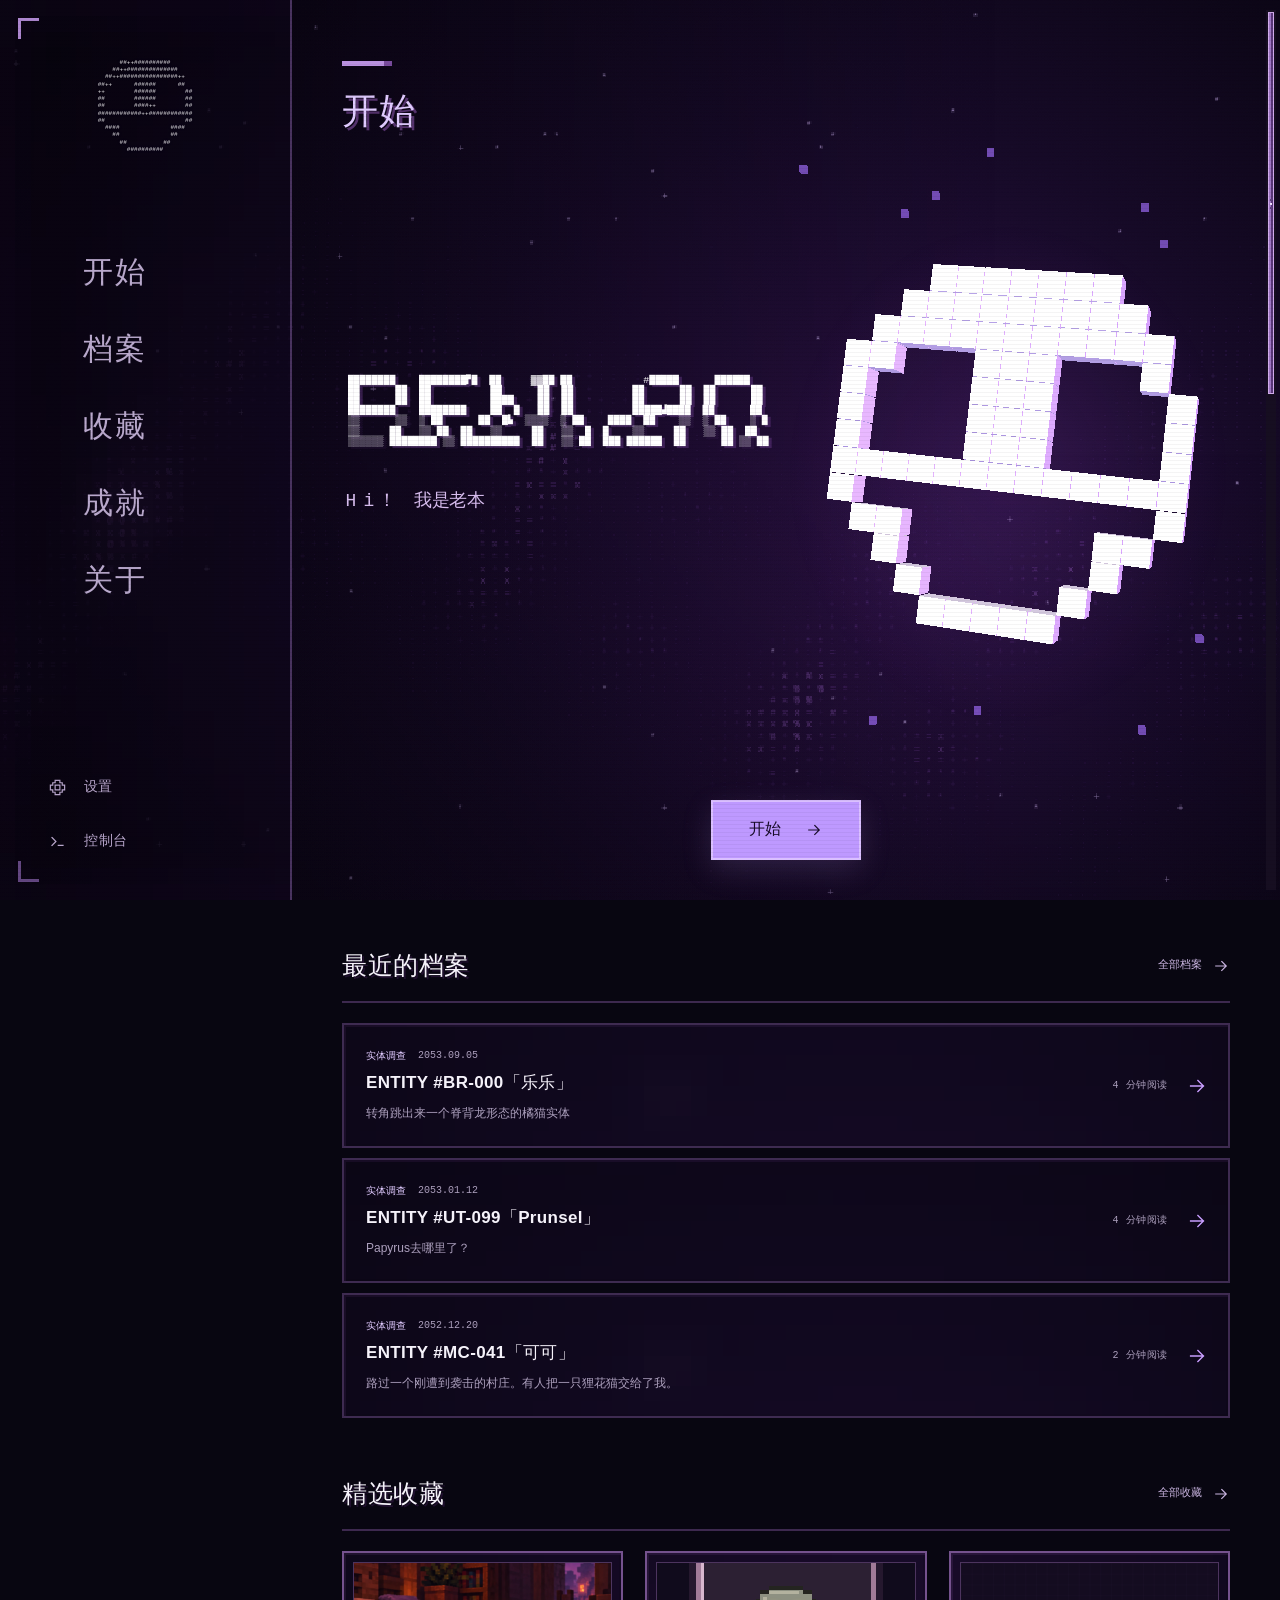
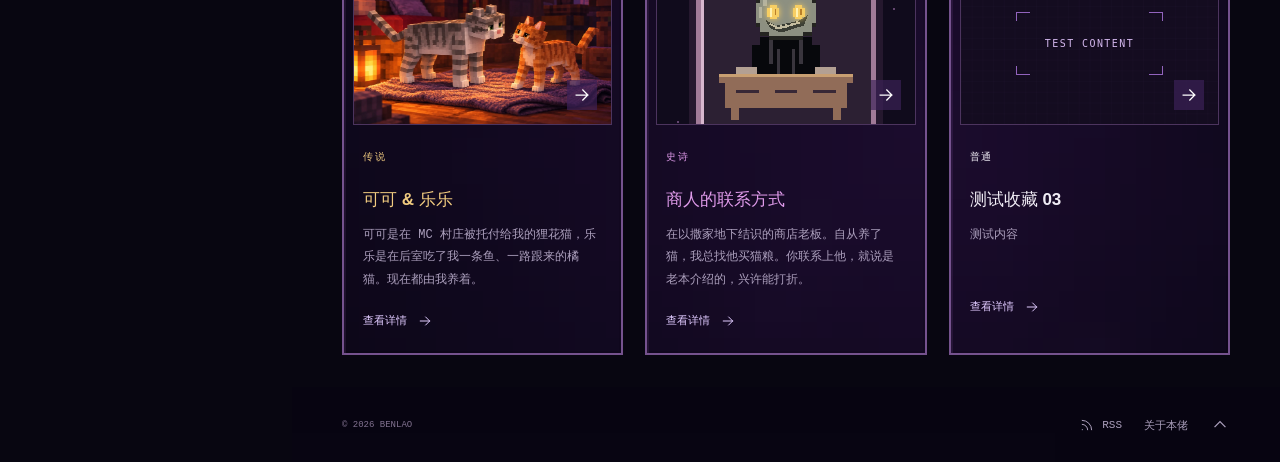
==== commit 87dd3167: "deploy" ====
--- a/index.html
+++ b/index.html
@@ -12,7 +12,7 @@
       } catch { root.dataset.motion = matchMedia('(prefers-reduced-motion: reduce)').matches ? 'reduced' : 'full'; }
       root.lang = root.dataset.language === 'en' ? 'en' : 'zh-CN';
       document.title = root.dataset.language === 'en' ? englishTitle : pageTitle;
-    })();</script><link rel="stylesheet" href="/_astro/BaseLayout.CiVIWayn.css"><link rel="stylesheet" href="/_astro/ScrambleText.Ccptlcg6.css"><link rel="stylesheet" href="/_astro/index.SHa9YSD6.css"></head><body id="top" data-title-zh="本佬 BENLAO" data-title-en="BENLAO" data-blog-api data-turnstile-key><div class="game-background" data-game-background data-background-state="static" aria-hidden="true"><svg class="nebula-fallback" viewBox="0 0 1000 540" preserveAspectRatio="xMidYMid slice"><defs><radialGradient id="nebula-ink"><stop stop-color="#27103f"></stop><stop offset="1" stop-color="#07040e"></stop></radialGradient></defs><path fill="url(#nebula-ink)" d="M0 0h1000v540H0z"></path><g fill="#ae78d9" opacity=".36" font-family="monospace" font-size="11" xml:space="preserve"><text x="0" y="0" letter-spacing="3.4">                      +  +                                               +                          </text><text x="0" y="12" letter-spacing="3.4">                                  +                                                                 </text><text x="0" y="24" letter-spacing="3.4">                                                                +                          +        </text><text x="0" y="36" letter-spacing="3.4">       +                                                                        +                   </text><text x="0" y="48" letter-spacing="3.4">         +                       +                                                        +         </text><text x="0" y="60" letter-spacing="3.4">        +             +                                       +                                     </text><text x="0" y="72" letter-spacing="3.4">+                  +                                 +                                              </text><text x="0" y="84" letter-spacing="3.4">                                                                   +                                </text><text x="0" y="96" letter-spacing="3.4">                                                                      +                             </text><text x="0" y="108" letter-spacing="3.4">                                                                                         +          </text><text x="0" y="120" letter-spacing="3.4">   +  +                                                                                             </text><text x="0" y="132" letter-spacing="3.4">                                                                                          +    +    </text><text x="0" y="144" letter-spacing="3.4">                #* .: x #x   +.                   +                                                 </text><text x="0" y="156" letter-spacing="3.4">             :..+ #x * .  .#  # # x                                                                 </text><text x="0" y="168" letter-spacing="3.4">           #: *   #**#     *#:.* *+.                                                  + +           </text><text x="0" y="180" letter-spacing="3.4">        .  . +   #x: #* *## *:.+x   . #x                                                            </text><text x="0" y="192" letter-spacing="3.4">       :# +.::x+ x: . : #: x       ++ ...#          +                                     +         </text><text x="0" y="204" letter-spacing="3.4">    x     .  *++  #     :.*  x+ : . :   +  :                                                        </text><text x="0" y="216" letter-spacing="3.4">  * +** x **+. +:*: x + x+.. :  . x *+:  x: +:            +                                       *.</text><text x="0" y="228" letter-spacing="3.4"> .  #    x+x : . # : :#.** x  + xxxx* +x#x#+:+x                     +                          . x::</text><text x="0" y="240" letter-spacing="3.4"> :.. :. +x. x. * x# x.*:*++ *  +   x:x  .*x. :  +#                                            x #*x </text><text x="0" y="252" letter-spacing="3.4"> :x :  ::  .  +    .   ***   .*+. + x:    #  x   :x                           +             x: x *.:</text><text x="0" y="264" letter-spacing="3.4">  + . .** x + : + # .*  #. ..: #+:   .x# #*  + #.:  #                          +         ++**. xxxx </text><text x="0" y="276" letter-spacing="3.4">*+x *  ++*#***    * *: : ## # *:  +x+  :  +*+    .:.x#                                 .# x+ x *. *.</text><text x="0" y="288" letter-spacing="3.4">.#x. *.+ . #+ x  +   #x*+ #  ..         #++.x.#  x  *  . :                            .x  *:     *  </text><text x="0" y="300" letter-spacing="3.4">.  +:x+ +#**  **x *x +.+ #x:    + :#*   x:+ .:   x #   .  :                        x :+.#:+:+ .+: #x</text><text x="0" y="312" letter-spacing="3.4"> # +#  .x# .  #. :++  ::.:#  #++ .  ::#:: +:++*x    *  *:  xx# :               *  #.x x +x x+  .+   </text><text x="0" y="324" letter-spacing="3.4">.. .xx xx# **+x*#x :  *++ + #x::  :x++ #+x.+  . # :  +#x:# +   :#x*: x  # x.   *:+: *+*#x: + +.x:x++</text><text x="0" y="336" letter-spacing="3.4"> +   ..   .. :+ *:++# # *+* *+   +    .: .: +# +**  : x . *# .#x# :+ : * .   # x    :   +x*+ #: .+ x</text><text x="0" y="348" letter-spacing="3.4">.* . +*.:. x##x   +.+ .. x*  x.+ # ++  x ::*#*+ ::##  *+ x:+x x.+ x:x  xx#+   x..   ++: ..x*#+  x .:</text><text x="0" y="360" letter-spacing="3.4">*.  *::# x* +.*+x:x:# :x :+*.   .   :x: x :#x  *++xx:  x#+  #::  x**+.  +***x.  +x  **:  x  +  +   *</text><text x="0" y="372" letter-spacing="3.4"> +x .:  # x+ xx .# :***+ : x #    * + +#+ ##.+.+x+x++#   +    : x #+**x:  :x  #xx: x + . x+*# . *:+x</text><text x="0" y="384" letter-spacing="3.4">:# *+  +# *x#                   #+ +#: x   :xx .  . x x :  #.: * #+*:   *  #: x: :  +  :x: . +.x*x..</text><text x="0" y="396" letter-spacing="3.4">+:# :#*+  .. +                     *   x.*  *#x..#+ xxx + ++ +#   .+ *#*+*. # # +x:      #  x# #:#+*</text><text x="0" y="408" letter-spacing="3.4">*#..# +..*+                       +  ::   :#+x  #*+.* .x#:++ : :#   + :++  *  +  :# +     .xx  . x.x</text><text x="0" y="420" letter-spacing="3.4">.   *:x#                                :** +  x*:.      # x.*  # .#x.:+x#    +.. x: * :.**#*+. ::+ </text><text x="0" y="432" letter-spacing="3.4">++*.                                       :+ . :# #*## .  .: #+++*. +*.   # *# #x:x :# xxx.+ x. x:.</text><text x="0" y="444" letter-spacing="3.4">                 +                           #+:::.#  *   :   ..++* .+x ***.* +  *xx. +:#  :## # *# </text><text x="0" y="456" letter-spacing="3.4"> .                                            :+  *  * .x #  :#*: x * .x : . #.+ x .+*: :. .#  +#   </text><text x="0" y="468" letter-spacing="3.4">                                                 + :* #  :+  #+x .+  x#:x** +* # +. *  ::++#.       </text><text x="0" y="480" letter-spacing="3.4">                                  +               *#x :x :#:x.*  .. x    .x*.:+x+    **   # #       </text><text x="0" y="492" letter-spacing="3.4">                                           +       :    #: :+*.+ .  *.:#: .*   # .  + *#  #         </text><text x="0" y="504" letter-spacing="3.4">                +                               +    ++..x   .x.   #.  x  . +  #++. .:  x           </text><text x="0" y="516" letter-spacing="3.4">             +                                         *#x x:  :x  **x    x .*.+  x x#.             </text><text x="0" y="528" letter-spacing="3.4">                                                           x * ++ +*x  #  # *   + +                 </text></g></svg><canvas data-nebula-canvas></canvas><div class="site-glitch-overlay" data-glitch-background data-glitch-state="disabled" data-glitch-active="false" aria-hidden="true"><canvas class="site-glitch-canvas" data-glitch-canvas></canvas></div><script type="module" src="/_astro/GlitchBackground.astro_astro_type_script_index_0_lang.BYaCkuHa.js"></script></div><script type="module" src="/_astro/GameBackground.astro_astro_type_script_index_0_lang.DktSg_Hz.js"></script><a class="skip-link" href="#main"><span data-ui-text><span data-language-text="zh">跳到主要内容</span><span data-language-text="en" lang="en">Skip to content</span></span></a><header class="site-header" data-game-menu data-menu-phase="idle"><div class="header-inner"><div class="menu-brand-row"><button type="button" class="brand mask-pet" aria-label="戳一下面具" data-i18n-label="mask.pet" data-mask-pet data-mood="calm" data-anger="0"><span class="ascii-mask-mark brand-ascii" style="--ascii-mask-size:124px" data-ascii-mask data-ascii-mask-state="static" aria-hidden="true"><span class="ascii-mask-frame" data-ascii-mask-frame aria-hidden="true">                                  
+    })();</script><link rel="stylesheet" href="/_astro/BaseLayout.CiVIWayn.css"><link rel="stylesheet" href="/_astro/ScrambleText.Ccptlcg6.css"><link rel="stylesheet" href="/_astro/index.SHa9YSD6.css"></head><body id="top" data-title-zh="本佬 BENLAO" data-title-en="BENLAO" data-blog-api="https://benlao-blog-api.benlao696.workers.dev" data-turnstile-key="0x4AAAAAAFgZ0tyQg3iEKPgP"><div class="game-background" data-game-background data-background-state="static" aria-hidden="true"><svg class="nebula-fallback" viewBox="0 0 1000 540" preserveAspectRatio="xMidYMid slice"><defs><radialGradient id="nebula-ink"><stop stop-color="#27103f"></stop><stop offset="1" stop-color="#07040e"></stop></radialGradient></defs><path fill="url(#nebula-ink)" d="M0 0h1000v540H0z"></path><g fill="#ae78d9" opacity=".36" font-family="monospace" font-size="11" xml:space="preserve"><text x="0" y="0" letter-spacing="3.4">                      +  +                                               +                          </text><text x="0" y="12" letter-spacing="3.4">                                  +                                                                 </text><text x="0" y="24" letter-spacing="3.4">                                                                +                          +        </text><text x="0" y="36" letter-spacing="3.4">       +                                                                        +                   </text><text x="0" y="48" letter-spacing="3.4">         +                       +                                                        +         </text><text x="0" y="60" letter-spacing="3.4">        +             +                                       +                                     </text><text x="0" y="72" letter-spacing="3.4">+                  +                                 +                                              </text><text x="0" y="84" letter-spacing="3.4">                                                                   +                                </text><text x="0" y="96" letter-spacing="3.4">                                                                      +                             </text><text x="0" y="108" letter-spacing="3.4">                                                                                         +          </text><text x="0" y="120" letter-spacing="3.4">   +  +                                                                                             </text><text x="0" y="132" letter-spacing="3.4">                                                                                          +    +    </text><text x="0" y="144" letter-spacing="3.4">                #* .: x #x   +.                   +                                                 </text><text x="0" y="156" letter-spacing="3.4">             :..+ #x * .  .#  # # x                                                                 </text><text x="0" y="168" letter-spacing="3.4">           #: *   #**#     *#:.* *+.                                                  + +           </text><text x="0" y="180" letter-spacing="3.4">        .  . +   #x: #* *## *:.+x   . #x                                                            </text><text x="0" y="192" letter-spacing="3.4">       :# +.::x+ x: . : #: x       ++ ...#          +                                     +         </text><text x="0" y="204" letter-spacing="3.4">    x     .  *++  #     :.*  x+ : . :   +  :                                                        </text><text x="0" y="216" letter-spacing="3.4">  * +** x **+. +:*: x + x+.. :  . x *+:  x: +:            +                                       *.</text><text x="0" y="228" letter-spacing="3.4"> .  #    x+x : . # : :#.** x  + xxxx* +x#x#+:+x                     +                          . x::</text><text x="0" y="240" letter-spacing="3.4"> :.. :. +x. x. * x# x.*:*++ *  +   x:x  .*x. :  +#                                            x #*x </text><text x="0" y="252" letter-spacing="3.4"> :x :  ::  .  +    .   ***   .*+. + x:    #  x   :x                           +             x: x *.:</text><text x="0" y="264" letter-spacing="3.4">  + . .** x + : + # .*  #. ..: #+:   .x# #*  + #.:  #                          +         ++**. xxxx </text><text x="0" y="276" letter-spacing="3.4">*+x *  ++*#***    * *: : ## # *:  +x+  :  +*+    .:.x#                                 .# x+ x *. *.</text><text x="0" y="288" letter-spacing="3.4">.#x. *.+ . #+ x  +   #x*+ #  ..         #++.x.#  x  *  . :                            .x  *:     *  </text><text x="0" y="300" letter-spacing="3.4">.  +:x+ +#**  **x *x +.+ #x:    + :#*   x:+ .:   x #   .  :                        x :+.#:+:+ .+: #x</text><text x="0" y="312" letter-spacing="3.4"> # +#  .x# .  #. :++  ::.:#  #++ .  ::#:: +:++*x    *  *:  xx# :               *  #.x x +x x+  .+   </text><text x="0" y="324" letter-spacing="3.4">.. .xx xx# **+x*#x :  *++ + #x::  :x++ #+x.+  . # :  +#x:# +   :#x*: x  # x.   *:+: *+*#x: + +.x:x++</text><text x="0" y="336" letter-spacing="3.4"> +   ..   .. :+ *:++# # *+* *+   +    .: .: +# +**  : x . *# .#x# :+ : * .   # x    :   +x*+ #: .+ x</text><text x="0" y="348" letter-spacing="3.4">.* . +*.:. x##x   +.+ .. x*  x.+ # ++  x ::*#*+ ::##  *+ x:+x x.+ x:x  xx#+   x..   ++: ..x*#+  x .:</text><text x="0" y="360" letter-spacing="3.4">*.  *::# x* +.*+x:x:# :x :+*.   .   :x: x :#x  *++xx:  x#+  #::  x**+.  +***x.  +x  **:  x  +  +   *</text><text x="0" y="372" letter-spacing="3.4"> +x .:  # x+ xx .# :***+ : x #    * + +#+ ##.+.+x+x++#   +    : x #+**x:  :x  #xx: x + . x+*# . *:+x</text><text x="0" y="384" letter-spacing="3.4">:# *+  +# *x#                   #+ +#: x   :xx .  . x x :  #.: * #+*:   *  #: x: :  +  :x: . +.x*x..</text><text x="0" y="396" letter-spacing="3.4">+:# :#*+  .. +                     *   x.*  *#x..#+ xxx + ++ +#   .+ *#*+*. # # +x:      #  x# #:#+*</text><text x="0" y="408" letter-spacing="3.4">*#..# +..*+                       +  ::   :#+x  #*+.* .x#:++ : :#   + :++  *  +  :# +     .xx  . x.x</text><text x="0" y="420" letter-spacing="3.4">.   *:x#                                :** +  x*:.      # x.*  # .#x.:+x#    +.. x: * :.**#*+. ::+ </text><text x="0" y="432" letter-spacing="3.4">++*.                                       :+ . :# #*## .  .: #+++*. +*.   # *# #x:x :# xxx.+ x. x:.</text><text x="0" y="444" letter-spacing="3.4">                 +                           #+:::.#  *   :   ..++* .+x ***.* +  *xx. +:#  :## # *# </text><text x="0" y="456" letter-spacing="3.4"> .                                            :+  *  * .x #  :#*: x * .x : . #.+ x .+*: :. .#  +#   </text><text x="0" y="468" letter-spacing="3.4">                                                 + :* #  :+  #+x .+  x#:x** +* # +. *  ::++#.       </text><text x="0" y="480" letter-spacing="3.4">                                  +               *#x :x :#:x.*  .. x    .x*.:+x+    **   # #       </text><text x="0" y="492" letter-spacing="3.4">                                           +       :    #: :+*.+ .  *.:#: .*   # .  + *#  #         </text><text x="0" y="504" letter-spacing="3.4">                +                               +    ++..x   .x.   #.  x  . +  #++. .:  x           </text><text x="0" y="516" letter-spacing="3.4">             +                                         *#x x:  :x  **x    x .*.+  x x#.             </text><text x="0" y="528" letter-spacing="3.4">                                                           x * ++ +*x  #  # *   + +                 </text></g></svg><canvas data-nebula-canvas></canvas><div class="site-glitch-overlay" data-glitch-background data-glitch-state="disabled" data-glitch-active="false" aria-hidden="true"><canvas class="site-glitch-canvas" data-glitch-canvas></canvas></div><script type="module" src="/_astro/GlitchBackground.astro_astro_type_script_index_0_lang.BYaCkuHa.js"></script></div><script type="module" src="/_astro/GameBackground.astro_astro_type_script_index_0_lang.DktSg_Hz.js"></script><a class="skip-link" href="#main"><span data-ui-text><span data-language-text="zh">跳到主要内容</span><span data-language-text="en" lang="en">Skip to content</span></span></a><header class="site-header" data-game-menu data-menu-phase="idle"><div class="header-inner"><div class="menu-brand-row"><button type="button" class="brand mask-pet" aria-label="戳一下面具" data-i18n-label="mask.pet" data-mask-pet data-mood="calm" data-anger="0"><span class="ascii-mask-mark brand-ascii" style="--ascii-mask-size:124px" data-ascii-mask data-ascii-mask-state="static" aria-hidden="true"><span class="ascii-mask-frame" data-ascii-mask-frame aria-hidden="true">                                  
                                   
           ############++          
         ############++####        
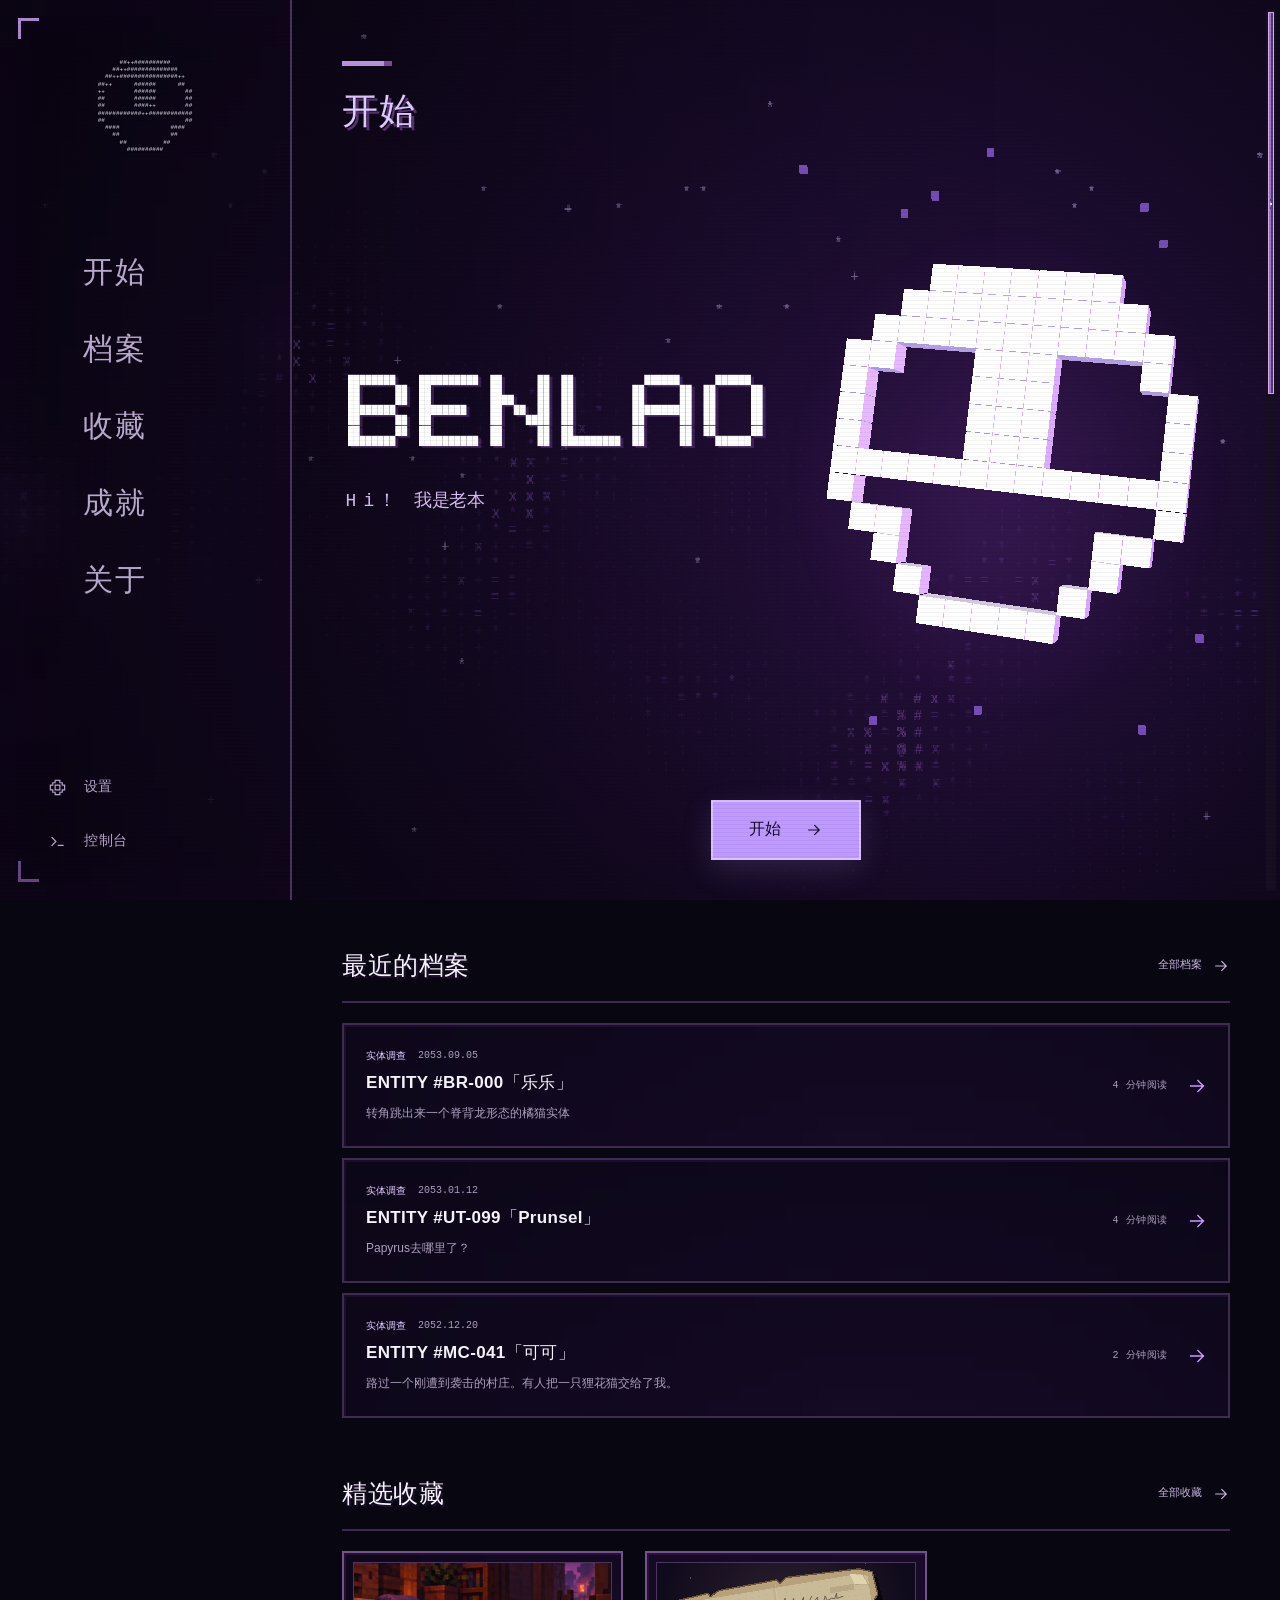
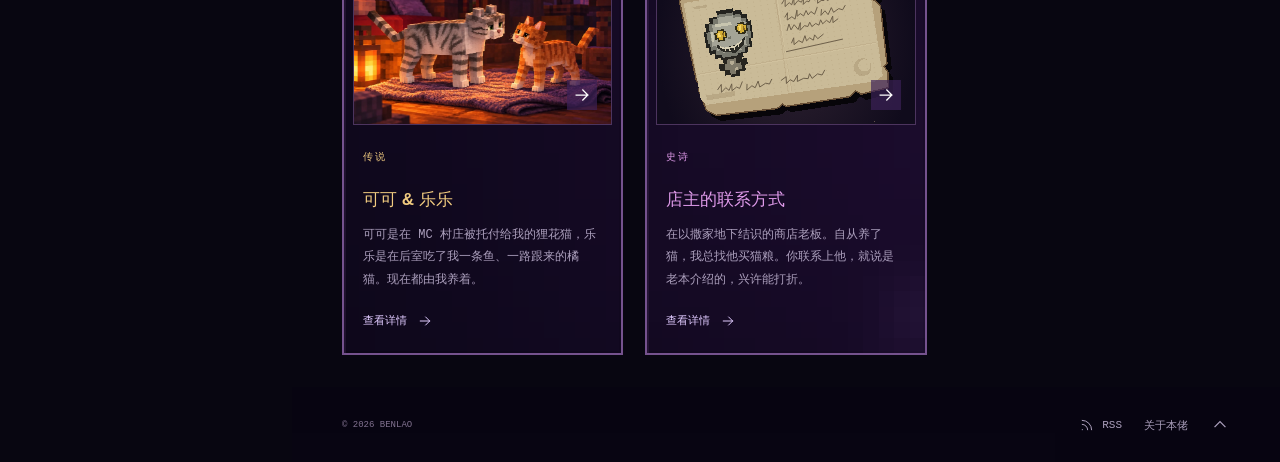
==== commit cd40f9b0: "deploy" ====
--- a/index.html
+++ b/index.html
@@ -12,7 +12,7 @@
       } catch { root.dataset.motion = matchMedia('(prefers-reduced-motion: reduce)').matches ? 'reduced' : 'full'; }
       root.lang = root.dataset.language === 'en' ? 'en' : 'zh-CN';
       document.title = root.dataset.language === 'en' ? englishTitle : pageTitle;
-    })();</script><link rel="stylesheet" href="/_astro/BaseLayout.CiVIWayn.css"><link rel="stylesheet" href="/_astro/ScrambleText.Ccptlcg6.css"><link rel="stylesheet" href="/_astro/index.SHa9YSD6.css"></head><body id="top" data-title-zh="本佬 BENLAO" data-title-en="BENLAO" data-blog-api="https://benlao-blog-api.benlao696.workers.dev" data-turnstile-key="0x4AAAAAAFgZ0tyQg3iEKPgP"><div class="game-background" data-game-background data-background-state="static" aria-hidden="true"><svg class="nebula-fallback" viewBox="0 0 1000 540" preserveAspectRatio="xMidYMid slice"><defs><radialGradient id="nebula-ink"><stop stop-color="#27103f"></stop><stop offset="1" stop-color="#07040e"></stop></radialGradient></defs><path fill="url(#nebula-ink)" d="M0 0h1000v540H0z"></path><g fill="#ae78d9" opacity=".36" font-family="monospace" font-size="11" xml:space="preserve"><text x="0" y="0" letter-spacing="3.4">                      +  +                                               +                          </text><text x="0" y="12" letter-spacing="3.4">                                  +                                                                 </text><text x="0" y="24" letter-spacing="3.4">                                                                +                          +        </text><text x="0" y="36" letter-spacing="3.4">       +                                                                        +                   </text><text x="0" y="48" letter-spacing="3.4">         +                       +                                                        +         </text><text x="0" y="60" letter-spacing="3.4">        +             +                                       +                                     </text><text x="0" y="72" letter-spacing="3.4">+                  +                                 +                                              </text><text x="0" y="84" letter-spacing="3.4">                                                                   +                                </text><text x="0" y="96" letter-spacing="3.4">                                                                      +                             </text><text x="0" y="108" letter-spacing="3.4">                                                                                         +          </text><text x="0" y="120" letter-spacing="3.4">   +  +                                                                                             </text><text x="0" y="132" letter-spacing="3.4">                                                                                          +    +    </text><text x="0" y="144" letter-spacing="3.4">                #* .: x #x   +.                   +                                                 </text><text x="0" y="156" letter-spacing="3.4">             :..+ #x * .  .#  # # x                                                                 </text><text x="0" y="168" letter-spacing="3.4">           #: *   #**#     *#:.* *+.                                                  + +           </text><text x="0" y="180" letter-spacing="3.4">        .  . +   #x: #* *## *:.+x   . #x                                                            </text><text x="0" y="192" letter-spacing="3.4">       :# +.::x+ x: . : #: x       ++ ...#          +                                     +         </text><text x="0" y="204" letter-spacing="3.4">    x     .  *++  #     :.*  x+ : . :   +  :                                                        </text><text x="0" y="216" letter-spacing="3.4">  * +** x **+. +:*: x + x+.. :  . x *+:  x: +:            +                                       *.</text><text x="0" y="228" letter-spacing="3.4"> .  #    x+x : . # : :#.** x  + xxxx* +x#x#+:+x                     +                          . x::</text><text x="0" y="240" letter-spacing="3.4"> :.. :. +x. x. * x# x.*:*++ *  +   x:x  .*x. :  +#                                            x #*x </text><text x="0" y="252" letter-spacing="3.4"> :x :  ::  .  +    .   ***   .*+. + x:    #  x   :x                           +             x: x *.:</text><text x="0" y="264" letter-spacing="3.4">  + . .** x + : + # .*  #. ..: #+:   .x# #*  + #.:  #                          +         ++**. xxxx </text><text x="0" y="276" letter-spacing="3.4">*+x *  ++*#***    * *: : ## # *:  +x+  :  +*+    .:.x#                                 .# x+ x *. *.</text><text x="0" y="288" letter-spacing="3.4">.#x. *.+ . #+ x  +   #x*+ #  ..         #++.x.#  x  *  . :                            .x  *:     *  </text><text x="0" y="300" letter-spacing="3.4">.  +:x+ +#**  **x *x +.+ #x:    + :#*   x:+ .:   x #   .  :                        x :+.#:+:+ .+: #x</text><text x="0" y="312" letter-spacing="3.4"> # +#  .x# .  #. :++  ::.:#  #++ .  ::#:: +:++*x    *  *:  xx# :               *  #.x x +x x+  .+   </text><text x="0" y="324" letter-spacing="3.4">.. .xx xx# **+x*#x :  *++ + #x::  :x++ #+x.+  . # :  +#x:# +   :#x*: x  # x.   *:+: *+*#x: + +.x:x++</text><text x="0" y="336" letter-spacing="3.4"> +   ..   .. :+ *:++# # *+* *+   +    .: .: +# +**  : x . *# .#x# :+ : * .   # x    :   +x*+ #: .+ x</text><text x="0" y="348" letter-spacing="3.4">.* . +*.:. x##x   +.+ .. x*  x.+ # ++  x ::*#*+ ::##  *+ x:+x x.+ x:x  xx#+   x..   ++: ..x*#+  x .:</text><text x="0" y="360" letter-spacing="3.4">*.  *::# x* +.*+x:x:# :x :+*.   .   :x: x :#x  *++xx:  x#+  #::  x**+.  +***x.  +x  **:  x  +  +   *</text><text x="0" y="372" letter-spacing="3.4"> +x .:  # x+ xx .# :***+ : x #    * + +#+ ##.+.+x+x++#   +    : x #+**x:  :x  #xx: x + . x+*# . *:+x</text><text x="0" y="384" letter-spacing="3.4">:# *+  +# *x#                   #+ +#: x   :xx .  . x x :  #.: * #+*:   *  #: x: :  +  :x: . +.x*x..</text><text x="0" y="396" letter-spacing="3.4">+:# :#*+  .. +                     *   x.*  *#x..#+ xxx + ++ +#   .+ *#*+*. # # +x:      #  x# #:#+*</text><text x="0" y="408" letter-spacing="3.4">*#..# +..*+                       +  ::   :#+x  #*+.* .x#:++ : :#   + :++  *  +  :# +     .xx  . x.x</text><text x="0" y="420" letter-spacing="3.4">.   *:x#                                :** +  x*:.      # x.*  # .#x.:+x#    +.. x: * :.**#*+. ::+ </text><text x="0" y="432" letter-spacing="3.4">++*.                                       :+ . :# #*## .  .: #+++*. +*.   # *# #x:x :# xxx.+ x. x:.</text><text x="0" y="444" letter-spacing="3.4">                 +                           #+:::.#  *   :   ..++* .+x ***.* +  *xx. +:#  :## # *# </text><text x="0" y="456" letter-spacing="3.4"> .                                            :+  *  * .x #  :#*: x * .x : . #.+ x .+*: :. .#  +#   </text><text x="0" y="468" letter-spacing="3.4">                                                 + :* #  :+  #+x .+  x#:x** +* # +. *  ::++#.       </text><text x="0" y="480" letter-spacing="3.4">                                  +               *#x :x :#:x.*  .. x    .x*.:+x+    **   # #       </text><text x="0" y="492" letter-spacing="3.4">                                           +       :    #: :+*.+ .  *.:#: .*   # .  + *#  #         </text><text x="0" y="504" letter-spacing="3.4">                +                               +    ++..x   .x.   #.  x  . +  #++. .:  x           </text><text x="0" y="516" letter-spacing="3.4">             +                                         *#x x:  :x  **x    x .*.+  x x#.             </text><text x="0" y="528" letter-spacing="3.4">                                                           x * ++ +*x  #  # *   + +                 </text></g></svg><canvas data-nebula-canvas></canvas><div class="site-glitch-overlay" data-glitch-background data-glitch-state="disabled" data-glitch-active="false" aria-hidden="true"><canvas class="site-glitch-canvas" data-glitch-canvas></canvas></div><script type="module" src="/_astro/GlitchBackground.astro_astro_type_script_index_0_lang.BYaCkuHa.js"></script></div><script type="module" src="/_astro/GameBackground.astro_astro_type_script_index_0_lang.DktSg_Hz.js"></script><a class="skip-link" href="#main"><span data-ui-text><span data-language-text="zh">跳到主要内容</span><span data-language-text="en" lang="en">Skip to content</span></span></a><header class="site-header" data-game-menu data-menu-phase="idle"><div class="header-inner"><div class="menu-brand-row"><button type="button" class="brand mask-pet" aria-label="戳一下面具" data-i18n-label="mask.pet" data-mask-pet data-mood="calm" data-anger="0"><span class="ascii-mask-mark brand-ascii" style="--ascii-mask-size:124px" data-ascii-mask data-ascii-mask-state="static" aria-hidden="true"><span class="ascii-mask-frame" data-ascii-mask-frame aria-hidden="true">                                  
+    })();</script><link rel="stylesheet" href="/_astro/BaseLayout.DOx3v1Jv.css"><link rel="stylesheet" href="/_astro/ScrambleText.Ccptlcg6.css"><link rel="stylesheet" href="/_astro/index.R8MTUXQY.css"></head><body id="top" data-title-zh="本佬 BENLAO" data-title-en="BENLAO" data-blog-api="https://benlao-blog-api.benlao696.workers.dev" data-turnstile-key="0x4AAAAAAFgZ0tyQg3iEKPgP"><div class="game-background" data-game-background data-background-state="static" aria-hidden="true"><svg class="nebula-fallback" viewBox="0 0 1024 640" preserveAspectRatio="xMidYMid slice"><defs><radialGradient id="nebula-ink" gradientUnits="userSpaceOnUse" cx="604.16" cy="345.6" r="665.6" fx="747.52" fy="403.2"><stop stop-color="#2d1246"></stop><stop offset=".5" stop-color="#160a27"></stop><stop offset="1" stop-color="#07040e"></stop></radialGradient></defs><path fill="url(#nebula-ink)" d="M0 0h1024v640H0z"></path><g font-family="Consolas,monospace" font-size="10" dominant-baseline="text-before-edge"><text x="972.3 312.5 13.0 13.2 601.4 205.8 949.8 241.9 805.9 398.0 542.0 554.0 830.0 86.0 218.0 458.0 494.0 818.0 649.9 661.7 409.4 565.4 613.4 529.0 252.8 336.8 923.5 275.3 347.3 671.3 383.0 815.0 154.8 1018.8 370.3 550.2 838.2 238.1 130.0 382.1 1006.7 203.7 911.9 348.2" y="12 24 48 60 72 108 108 120 120 132 132 132 132 144 144 144 144 144 168 192 216 216 216 240 252 252 312 324 324 324 336 336 348 348 384 396 396 408 420 468 516 564 576 588" fill="#dac0ff" opacity="0.625">***+***********+***+*****+********+**+**+++*</text><text x="853.9 338.0 374.0 302.0 314.0 338.0 374.0 302.0 314.0 326.0 338.0 362.0 181.9 265.9 277.9 289.9 349.9 373.9 133.9 181.9 193.9 205.9 253.9 301.9 109.7 157.7 241.7 277.7 349.7 121.6 205.6 229.6 253.6 361.6 97.4 169.4 349.4 361.4 97.2 1021.2 193.0 349.0 445.0 457.0 493.0 709.0 997.0 1009.0 72.8 96.8 384.8 396.8 408.8 432.8 456.8 516.8 912.8 924.8 936.8 1020.8 72.6 156.6 180.6 504.6 516.6 936.6 984.6 84.3 156.3 180.3 192.3 384.3 540.3 852.3 924.3 948.3 336.0 384.0 516.0 540.0 840.0 912.0 960.0 23.8 35.8 347.8 527.8 539.8 575.8 599.8 611.8 719.8 935.8 -0.5 323.5 359.5 587.5 839.5 935.5 299.3 551.3 647.3 791.3 803.3 863.3 911.3 923.3 155.0 263.0 515.0 623.0 647.0 803.0 827.0 875.0 887.0 947.0 250.8 358.8 514.8 646.8 658.8 754.8 922.8 994.8 286.6 358.6 514.6 526.6 646.6 898.6 994.6 286.4 490.4 658.4 718.4 730.4 946.4 958.4 982.4 298.3 478.3 646.3 670.3 718.3 922.3 934.3 994.3 310.2 574.2 682.2 898.2 298.1 538.1 574.1 586.1 598.1 622.1 634.1 682.1 874.1 886.1 262.0 562.0 610.0 670.0 694.0 850.0 874.0 1018.0 70.0 82.0 250.0 286.0 538.0 586.0 598.0 682.0 82.0 94.0 214.0 226.0 286.0 310.0 586.0 634.0 670.0 70.1 130.1 310.1 622.1 634.1 646.1 826.1 850.1 874.1 1018.1 70.1 106.1 118.1 298.1 802.1 838.1 70.2 82.2 106.2 322.2 406.2 478.2 994.2 58.4 70.4 118.4 322.4 334.4 454.4 874.4 46.5 70.5 82.5 94.5 130.5 478.5 778.5 874.5 82.7 94.7 502.7 886.7 10.9 94.9 118.9 490.9 586.9 826.9 850.9 958.9 23.2 47.2 107.2 503.2 515.2 599.2 803.2 815.2 827.2 863.2 59.4 95.4 539.4 539.7 551.7 563.7 755.7 791.7 815.7 923.7 755.9 803.9 744.2 804.2 720.4 780.4 804.4 696.7 792.7 852.7 648.9 660.9 864.9 601.1 649.1 661.1 805.1 817.1 841.1 853.1" y="120 132 132 144 144 144 144 156 156 156 156 156 168 168 168 168 168 168 180 180 180 180 180 180 192 192 192 192 192 204 204 204 204 204 216 216 216 216 228 228 240 240 240 240 240 240 240 240 252 252 252 252 252 252 252 252 252 252 252 252 264 264 264 264 264 264 264 276 276 276 276 276 276 276 276 276 288 288 288 288 288 288 288 300 300 300 300 300 300 300 300 300 300 312 312 312 312 312 312 324 324 324 324 324 324 324 324 336 336 336 336 336 336 336 336 336 336 348 348 348 348 348 348 348 348 360 360 360 360 360 360 360 372 372 372 372 372 372 372 372 384 384 384 384 384 384 384 384 396 396 396 396 408 408 408 408 408 408 408 408 408 408 420 420 420 420 420 420 420 420 432 432 432 432 432 432 432 432 444 444 444 444 444 444 444 444 444 456 456 456 456 456 456 456 456 456 456 468 468 468 468 468 468 480 480 480 480 480 480 480 492 492 492 492 492 492 492 504 504 504 504 504 504 504 504 516 516 516 516 528 528 528 528 528 528 528 528 540 540 540 540 540 540 540 540 540 540 552 552 552 564 564 564 564 564 564 564 576 576 588 588 600 600 600 612 612 612 624 624 624 636 636 636 636 636 636 636" fill="#4e2b75" opacity="0.1875">.....................................................................................................................................................................................................................................................................................</text><text x="350.0 350.0 301.9 313.9 325.9 145.9 265.9 277.9 313.9 325.9 337.9 133.7 145.7 169.7 181.7 253.7 265.7 289.7 301.7 313.7 325.7 337.7 133.6 145.6 157.6 169.6 181.6 193.6 217.6 241.6 301.6 325.6 337.6 349.6 121.4 181.4 193.4 205.4 229.4 241.4 253.4 265.4 325.4 85.2 109.2 145.2 157.2 181.2 193.2 205.2 217.2 253.2 349.2 97.0 109.0 121.0 133.0 145.0 157.0 169.0 181.0 205.0 229.0 313.0 361.0 1021.0 108.8 120.8 132.8 144.8 156.8 168.8 180.8 192.8 204.8 228.8 348.8 372.8 420.8 444.8 468.8 480.8 504.8 984.8 996.8 1008.8 84.6 96.6 144.6 168.6 192.6 204.6 348.6 360.6 372.6 384.6 396.6 408.6 420.6 468.6 492.6 876.6 996.6 1008.6 72.3 96.3 120.3 132.3 144.3 168.3 204.3 336.3 348.3 372.3 396.3 492.3 504.3 516.3 528.3 888.3 912.3 972.3 984.3 996.3 48.0 60.0 72.0 108.0 120.0 132.0 144.0 156.0 168.0 180.0 192.0 204.0 216.0 324.0 348.0 360.0 372.0 396.0 408.0 504.0 864.0 876.0 900.0 972.0 984.0 47.8 83.8 95.8 119.8 131.8 143.8 155.8 167.8 179.8 191.8 203.8 311.8 323.8 335.8 359.8 371.8 383.8 491.8 851.8 863.8 875.8 887.8 947.8 959.8 971.8 1019.8 23.5 35.5 59.5 83.5 119.5 143.5 155.5 167.5 179.5 203.5 275.5 287.5 299.5 371.5 383.5 527.5 539.5 551.5 575.5 599.5 611.5 623.5 863.5 875.5 959.5 971.5 983.5 -0.7 11.3 23.3 155.3 239.3 251.3 263.3 287.3 371.3 503.3 515.3 527.3 539.3 563.3 575.3 587.3 599.3 611.3 623.3 827.3 839.3 851.3 875.3 887.3 947.3 959.3 971.3 983.3 995.3 11.0 131.0 143.0 191.0 203.0 239.0 251.0 371.0 503.0 527.0 539.0 551.0 575.0 611.0 635.0 779.0 791.0 839.0 851.0 863.0 959.0 971.0 983.0 1007.0 130.8 214.8 226.8 370.8 502.8 526.8 538.8 586.8 598.8 610.8 634.8 778.8 790.8 802.8 826.8 838.8 850.8 862.8 946.8 958.8 970.8 982.8 1006.8 130.6 142.6 166.6 250.6 262.6 274.6 490.6 502.6 538.6 610.6 622.6 634.6 742.6 754.6 778.6 790.6 802.6 826.6 838.6 850.6 862.6 874.6 958.6 970.6 1006.6 1018.6 -1.6 106.4 154.4 202.4 250.4 262.4 274.4 346.4 358.4 370.4 466.4 502.4 514.4 526.4 622.4 634.4 646.4 670.4 742.4 754.4 826.4 850.4 862.4 874.4 898.4 922.4 934.4 970.4 1018.4 -1.7 94.3 118.3 142.3 250.3 262.3 274.3 286.3 334.3 346.3 358.3 454.3 502.3 514.3 526.3 538.3 550.3 574.3 586.3 598.3 610.3 622.3 634.3 658.3 730.3 742.3 838.3 850.3 874.3 886.3 898.3 910.3 946.3 958.3 970.3 1006.3 1018.3 106.2 118.2 130.2 154.2 238.2 250.2 262.2 274.2 334.2 466.2 478.2 490.2 502.2 514.2 526.2 538.2 562.2 586.2 598.2 610.2 622.2 634.2 646.2 658.2 706.2 718.2 730.2 742.2 862.2 874.2 886.2 910.2 922.2 958.2 970.2 1006.2 1018.2 82.1 94.1 106.1 118.1 226.1 250.1 322.1 334.1 442.1 454.1 466.1 478.1 490.1 502.1 514.1 526.1 550.1 562.1 610.1 646.1 694.1 706.1 838.1 850.1 862.1 922.1 970.1 982.1 994.1 1018.1 58.0 70.0 82.0 94.0 106.0 118.0 142.0 166.0 190.0 202.0 226.0 238.0 250.0 322.0 430.0 442.0 454.0 466.0 490.0 514.0 526.0 538.0 550.0 634.0 682.0 706.0 838.0 862.0 886.0 1006.0 106.0 118.0 130.0 142.0 154.0 166.0 178.0 190.0 214.0 226.0 238.0 298.0 322.0 334.0 442.0 454.0 466.0 478.0 490.0 502.0 514.0 526.0 550.0 574.0 622.0 634.0 646.0 658.0 694.0 706.0 718.0 826.0 838.0 850.0 862.0 874.0 898.0 46.0 58.0 70.0 118.0 130.0 142.0 166.0 178.0 298.0 322.0 382.0 418.0 442.0 466.0 478.0 490.0 514.0 538.0 562.0 574.0 622.0 658.0 682.0 694.0 802.0 814.0 838.0 850.0 862.0 874.0 922.0 970.0 994.0 1006.0 1018.0 46.1 58.1 94.1 106.1 322.1 406.1 418.1 430.1 442.1 454.1 466.1 478.1 490.1 514.1 550.1 574.1 586.1 598.1 610.1 658.1 670.1 682.1 694.1 790.1 802.1 814.1 838.1 862.1 898.1 982.1 1006.1 34.1 46.1 322.1 334.1 358.1 370.1 394.1 406.1 418.1 430.1 442.1 454.1 466.1 478.1 502.1 514.1 550.1 610.1 622.1 634.1 646.1 658.1 670.1 814.1 826.1 850.1 874.1 886.1 898.1 922.1 934.1 958.1 982.1 994.1 1006.1 34.2 46.2 58.2 94.2 334.2 346.2 358.2 370.2 382.2 394.2 418.2 454.2 490.2 502.2 586.2 598.2 610.2 622.2 634.2 646.2 754.2 790.2 802.2 886.2 910.2 958.2 970.2 982.2 22.4 34.4 82.4 94.4 106.4 358.4 370.4 466.4 478.4 502.4 526.4 574.4 598.4 622.4 634.4 790.4 886.4 910.4 922.4 946.4 958.4 970.4 994.4 22.5 34.5 106.5 490.5 502.5 586.5 610.5 622.5 790.5 922.5 934.5 946.5 958.5 10.7 34.7 70.7 106.7 118.7 490.7 514.7 562.7 586.7 598.7 610.7 622.7 634.7 766.7 778.7 790.7 898.7 910.7 922.7 934.7 946.7 958.7 34.9 58.9 70.9 82.9 514.9 526.9 538.9 550.9 562.9 574.9 598.9 610.9 622.9 634.9 778.9 862.9 874.9 886.9 898.9 910.9 922.9 934.9 -0.8 527.2 539.2 551.2 563.2 575.2 587.2 611.2 635.2 755.2 767.2 779.2 839.2 851.2 875.2 887.2 899.2 911.2 923.2 935.2 527.4 599.4 611.4 767.4 779.4 803.4 815.4 827.4 839.4 875.4 899.4 923.4 611.7 623.7 647.7 731.7 743.7 767.7 803.7 827.7 887.7 899.7 911.7 659.9 707.9 731.9 743.9 767.9 791.9 815.9 875.9 899.9 923.9 624.2 636.2 660.2 672.2 696.2 708.2 720.2 732.2 792.2 852.2 876.2 900.2 912.2 612.4 624.4 636.4 648.4 660.4 672.4 684.4 816.4 840.4 876.4 888.4 900.4 612.7 624.7 636.7 648.7 660.7 684.7 804.7 816.7 828.7 840.7 864.7 876.7 888.7 612.9 624.9 636.9 804.9 816.9 828.9 840.9 852.9 876.9 888.9 637.1" y="144 156 168 168 168 180 180 180 180 180 180 192 192 192 192 192 192 192 192 192 192 192 204 204 204 204 204 204 204 204 204 204 204 204 216 216 216 216 216 216 216 216 216 228 228 228 228 228 228 228 228 228 228 240 240 240 240 240 240 240 240 240 240 240 240 240 252 252 252 252 252 252 252 252 252 252 252 252 252 252 252 252 252 252 252 252 264 264 264 264 264 264 264 264 264 264 264 264 264 264 264 264 264 264 276 276 276 276 276 276 276 276 276 276 276 276 276 276 276 276 276 276 276 276 288 288 288 288 288 288 288 288 288 288 288 288 288 288 288 288 288 288 288 288 288 288 288 288 288 300 300 300 300 300 300 300 300 300 300 300 300 300 300 300 300 300 300 300 300 300 300 300 300 300 300 312 312 312 312 312 312 312 312 312 312 312 312 312 312 312 312 312 312 312 312 312 312 312 312 312 312 312 324 324 324 324 324 324 324 324 324 324 324 324 324 324 324 324 324 324 324 324 324 324 324 324 324 324 324 324 324 336 336 336 336 336 336 336 336 336 336 336 336 336 336 336 336 336 336 336 336 336 336 336 336 348 348 348 348 348 348 348 348 348 348 348 348 348 348 348 348 348 348 348 348 348 348 348 360 360 360 360 360 360 360 360 360 360 360 360 360 360 360 360 360 360 360 360 360 360 360 360 360 360 372 372 372 372 372 372 372 372 372 372 372 372 372 372 372 372 372 372 372 372 372 372 372 372 372 372 372 372 372 384 384 384 384 384 384 384 384 384 384 384 384 384 384 384 384 384 384 384 384 384 384 384 384 384 384 384 384 384 384 384 384 384 384 384 384 384 396 396 396 396 396 396 396 396 396 396 396 396 396 396 396 396 396 396 396 396 396 396 396 396 396 396 396 396 396 396 396 396 396 396 396 396 396 408 408 408 408 408 408 408 408 408 408 408 408 408 408 408 408 408 408 408 408 408 408 408 408 408 408 408 408 408 408 420 420 420 420 420 420 420 420 420 420 420 420 420 420 420 420 420 420 420 420 420 420 420 420 420 420 420 420 420 420 432 432 432 432 432 432 432 432 432 432 432 432 432 432 432 432 432 432 432 432 432 432 432 432 432 432 432 432 432 432 432 432 432 432 432 432 432 444 444 444 444 444 444 444 444 444 444 444 444 444 444 444 444 444 444 444 444 444 444 444 444 444 444 444 444 444 444 444 444 444 444 444 456 456 456 456 456 456 456 456 456 456 456 456 456 456 456 456 456 456 456 456 456 456 456 456 456 456 456 456 456 456 456 468 468 468 468 468 468 468 468 468 468 468 468 468 468 468 468 468 468 468 468 468 468 468 468 468 468 468 468 468 468 468 468 468 468 468 480 480 480 480 480 480 480 480 480 480 480 480 480 480 480 480 480 480 480 480 480 480 480 480 480 480 480 480 492 492 492 492 492 492 492 492 492 492 492 492 492 492 492 492 492 492 492 492 492 492 492 504 504 504 504 504 504 504 504 504 504 504 504 504 516 516 516 516 516 516 516 516 516 516 516 516 516 516 516 516 516 516 516 516 516 516 528 528 528 528 528 528 528 528 528 528 528 528 528 528 528 528 528 528 528 528 528 528 540 540 540 540 540 540 540 540 540 540 540 540 540 540 540 540 540 540 540 540 552 552 552 552 552 552 552 552 552 552 552 552 564 564 564 564 564 564 564 564 564 564 564 576 576 576 576 576 576 576 576 576 576 588 588 588 588 588 588 588 588 588 588 588 588 588 600 600 600 600 600 600 600 600 600 600 600 600 612 612 612 612 612 612 612 612 612 612 612 612 612 624 624 624 624 624 624 624 624 624 624 636" fill="#4e2b75" opacity="0.25">...:...:::...:...:.:::..::.:..::::.::..::::.::...:.::..:::...:::..::::::..:::..:::......:.:::....::::..:...::.....:.::.....:..:::::...:::.:....:....::..::.:::.:.:..:::......::.:::::..:::::.::........:....:::::..:::.::..........::.:::::::::....::......::::.:.::..::.:.::.:::..::.:.:...::.....::.::.:......:.::.:..:::::.::....:::......:::..:..:..:..::..::.::.::::.....:...::::.:..::....:.::..:.:...:::.::::::..::.:.:.:::..........::...::.:.........::..::::...::...:..::.:::::.:....::..:...:.:.....:::::...:::........::....::.:..:::...:.:::......:.::..:::.:...:...::.....:.:::..::::.....:::.::.:.....:.:::.:........:.....::::.:::..:.::::........:::..:..:.:...:..:.::..::.::.....:::.::.:..::.:......:.:.:::.:::.:.::..::.::...::...:..:.:....:...::::..::::...:..:::...::..::...:...:::........:.......:....:..:........:...</text><text x="265.6 277.6 313.6 133.4 145.4 157.4 289.4 301.4 313.4 337.4 121.2 133.2 169.2 229.2 241.2 301.2 337.2 217.0 241.0 253.0 337.0 216.8 312.8 108.6 120.6 132.6 216.6 288.6 312.6 336.6 432.6 444.6 456.6 480.6 1020.6 108.3 252.3 288.3 300.3 312.3 408.3 420.3 444.3 456.3 1008.3 1020.3 84.0 96.0 252.0 288.0 300.0 312.0 432.0 996.0 59.8 71.8 107.8 239.8 251.8 275.8 299.8 395.8 419.8 431.8 479.8 503.8 515.8 983.8 1007.8 47.5 95.5 131.5 191.5 215.5 239.5 251.5 263.5 407.5 419.5 467.5 503.5 515.5 35.3 71.3 107.3 119.3 131.3 167.3 179.3 191.3 215.3 383.3 1019.3 -1.0 23.0 47.0 59.0 95.0 107.0 119.0 167.0 179.0 215.0 227.0 407.0 563.0 587.0 599.0 995.0 1019.0 -1.2 58.8 106.8 118.8 142.8 166.8 238.8 382.8 394.8 466.8 550.8 562.8 574.8 622.8 814.8 -1.4 94.6 118.6 154.6 238.6 370.6 382.6 394.6 454.6 466.6 478.6 550.6 586.6 598.6 766.6 814.6 118.4 130.4 142.4 166.4 226.4 238.4 382.4 430.4 454.4 478.4 538.4 550.4 562.4 586.4 598.4 610.4 766.4 778.4 790.4 802.4 838.4 70.3 106.3 130.3 154.3 166.3 202.3 214.3 238.3 382.3 406.3 418.3 466.3 562.3 778.3 790.3 814.3 826.3 -1.8 94.2 178.2 358.2 382.2 430.2 442.2 454.2 778.2 826.2 850.2 934.2 946.2 982.2 994.2 34.1 70.1 130.1 142.1 166.1 190.1 214.1 346.1 430.1 718.1 766.1 802.1 826.1 898.1 910.1 934.1 946.1 958.1 1006.1 10.0 154.0 178.0 214.0 334.0 346.0 358.0 382.0 394.0 718.0 742.0 754.0 778.0 898.0 910.0 922.0 970.0 982.0 994.0 -2.0 34.0 46.0 58.0 358.0 382.0 406.0 430.0 730.0 802.0 814.0 886.0 922.0 970.0 994.0 1006.0 1018.0 22.0 34.0 334.0 370.0 430.0 502.0 526.0 550.0 706.0 790.0 826.0 886.0 898.0 946.0 958.0 982.0 34.1 334.1 346.1 358.1 382.1 502.1 526.1 562.1 706.1 718.1 730.1 766.1 778.1 886.1 910.1 922.1 946.1 994.1 -1.9 10.1 22.1 346.1 490.1 526.1 538.1 574.1 586.1 598.1 682.1 706.1 718.1 790.1 910.1 946.1 -1.8 22.2 562.2 658.2 682.2 694.2 718.2 766.2 778.2 898.2 922.2 -1.6 490.4 514.4 610.4 646.4 670.4 766.4 778.4 934.4 10.5 526.5 538.5 550.5 562.5 574.5 598.5 634.5 646.5 670.5 766.5 526.7 538.7 550.7 574.7 646.7 730.7 -1.1 658.9 766.9 623.2 731.2 623.4 683.4 707.4 755.4 851.4 863.4 887.4 911.4 659.7 695.7 719.7 839.7 851.7 863.7 875.7 623.9 635.9 647.9 671.9 719.9 827.9 839.9 863.9 887.9 648.2 684.2 816.2 828.2 840.2 864.2 888.2 828.4 852.4 864.4" y="204 204 204 216 216 216 216 216 216 216 228 228 228 228 228 228 228 240 240 240 240 252 252 264 264 264 264 264 264 264 264 264 264 264 264 276 276 276 276 276 276 276 276 276 276 276 288 288 288 288 288 288 288 288 300 300 300 300 300 300 300 300 300 300 300 300 300 300 300 312 312 312 312 312 312 312 312 312 312 312 312 312 324 324 324 324 324 324 324 324 324 324 324 336 336 336 336 336 336 336 336 336 336 336 336 336 336 336 336 336 348 348 348 348 348 348 348 348 348 348 348 348 348 348 348 360 360 360 360 360 360 360 360 360 360 360 360 360 360 360 360 372 372 372 372 372 372 372 372 372 372 372 372 372 372 372 372 372 372 372 372 372 384 384 384 384 384 384 384 384 384 384 384 384 384 384 384 384 384 396 396 396 396 396 396 396 396 396 396 396 396 396 396 396 408 408 408 408 408 408 408 408 408 408 408 408 408 408 408 408 408 408 408 420 420 420 420 420 420 420 420 420 420 420 420 420 420 420 420 420 420 420 432 432 432 432 432 432 432 432 432 432 432 432 432 432 432 432 432 444 444 444 444 444 444 444 444 444 444 444 444 444 444 444 444 456 456 456 456 456 456 456 456 456 456 456 456 456 456 456 456 456 456 468 468 468 468 468 468 468 468 468 468 468 468 468 468 468 468 480 480 480 480 480 480 480 480 480 480 480 492 492 492 492 492 492 492 492 492 504 504 504 504 504 504 504 504 504 504 504 516 516 516 516 516 516 528 528 528 540 540 552 552 552 552 552 552 552 552 564 564 564 564 564 564 564 576 576 576 576 576 576 576 576 576 588 588 588 588 588 588 588 600 600 600" fill="#4e2b75" opacity="0.3125">+:::::+++::::::++:++:::::::::::++:+::::::+::+:::++:++::+:++::+:::+::++::::++++:+:::+::::++++::+++::++++++::::::++::::++::+:::+:::++++++:::+:+::+:+++++:::++:+++:+:::++::::+++::::+:+:++::++++:::::++::::::++++:::+:+::+:::++::::::++::::+:+:++:+::::++:::::::::::++:+::::::++:::++::++++++:+:+::+::++:::++:::+:++::+::::+::++::::+::::++++::+:++:+::::+::++::+++:::+:+::::+::::::::::::</text><text x="289.6 265.2 325.2 277.0 301.0 276.8 288.8 228.6 264.6 324.6 216.3 276.3 324.3 468.3 480.3 264.0 468.0 492.0 1008.0 215.8 263.8 287.8 995.8 71.5 107.5 227.5 491.5 995.5 1019.5 95.3 203.3 227.3 395.3 1007.3 395.0 419.0 443.0 491.0 178.8 490.8 46.6 106.6 562.6 574.6 214.4 394.4 574.4 814.4 10.3 82.3 442.3 754.3 766.3 802.3 70.2 82.2 142.2 214.2 226.2 346.2 370.2 394.2 418.2 -1.9 154.1 178.1 202.1 394.1 730.1 370.0 766.0 826.0 946.0 958.0 22.0 418.0 982.0 10.0 346.0 394.0 718.0 730.0 742.0 910.0 370.1 394.1 538.1 754.1 970.1 562.1 694.1 754.1 778.1 970.1 514.2 538.2 550.2 670.2 934.2 946.2 586.4 694.4 742.4 754.4 -1.5 514.5 658.5 730.5 754.5 -1.3 754.7 682.9 742.9 635.4 743.4 635.7 695.9 851.9" y="204 228 228 240 240 252 252 264 264 264 276 276 276 276 276 288 288 288 288 300 300 300 300 312 312 312 312 312 312 324 324 324 324 324 336 336 336 336 348 348 360 360 360 360 372 372 372 372 384 384 384 384 384 384 396 396 396 396 396 396 396 396 396 408 408 408 408 408 408 420 420 420 420 420 432 432 432 444 444 444 444 444 444 444 456 456 456 456 456 468 468 468 468 468 480 480 480 480 480 480 492 492 492 492 504 504 504 504 504 516 516 528 528 552 552 564 576 576" fill="#4e2b75" opacity="0.375">++++++++++++++++++++++++++++++++++++++++++++++++++++++++++++++++++++++++++++++++++++++++++++++++++++++++++++++++++++++</text><text x="277.4 277.2 313.2 240.8 228.3 228.0 420.0 480.0 1020.0 227.8 407.8 455.8 431.5 1007.5 467.3 35.0 71.0 467.0 479.0 22.8 454.8 22.6 58.6 178.6 190.6 214.6 442.6 10.4 82.4 178.4 22.3 190.3 430.3 166.2 754.2 814.2 10.1 22.1 46.1 358.1 370.1 418.1 742.1 754.1 22.0 34.0 418.0 802.0 814.0 10.0 370.0 778.0 910.0 934.0 754.0 766.0 778.0 22.1 742.1 934.1 958.1 10.2 574.2 706.2 730.2 538.4 550.4 562.4 682.5 742.5 682.7 718.7 646.9 730.9 659.2 671.2 647.4 659.4 707.7 683.9" y="216 228 228 252 276 288 288 288 288 300 300 300 312 312 324 336 336 336 336 348 348 360 360 360 360 360 360 372 372 372 384 384 384 396 396 396 408 408 408 408 408 408 408 408 420 420 420 420 420 432 432 432 432 432 444 444 444 456 456 456 456 480 480 480 480 492 492 492 504 504 516 516 528 528 540 540 552 552 564 576" fill="#824ab4" opacity="0.4375">*****=*********=***=**==*****=**=***=*=**===**=*=****===**=*==*******=*****=****</text><text x="289.2 289.0 240.6 300.6 240.3 444.0 443.5 479.5 455.3 455.0 34.6 82.6 70.4 418.4 442.4 34.3 58.3 178.3 394.3 10.2 802.2 382.1 406.1 778.1 -2.0 406.0 394.0 766.0 790.0 946.0 958.0 -1.9 10.1 742.2 718.5 658.7 719.2 671.7" y="228 240 264 264 276 288 312 312 324 336 360 360 372 372 372 384 384 384 384 396 396 408 408 408 420 420 432 432 432 432 432 456 456 480 504 516 540 564" fill="#824ab4" opacity="0.5">======================================</text><text x="265.0 264.8 276.6 467.8 419.3 431.0 418.8 430.8 442.8 70.6 430.6 22.4 46.3 22.2 790.1 742.0 -2.0 682.4 706.4 718.4 670.7 670.9 718.9 683.2 695.4 719.4 683.7" y="240 252 264 300 324 336 348 348 348 360 360 372 384 396 408 432 444 492 492 492 516 528 528 540 552 552 564" fill="#ac6edd" opacity="0.5625">xxxxxxxxxxxx#xxxxx#xxxxxxxx</text><text x="325.0 324.8 264.3 432.3 240.0 276.0 456.0 443.8 395.5 47.3 59.3 83.3 407.3 443.3 479.3 491.3 83.0 10.8 82.8 94.8 190.8 202.8 406.8 478.8 10.6 202.6 226.6 418.6 34.4 58.4 94.4 190.4 406.4 226.3 34.2 46.2 58.2 190.2 202.2 406.2 766.2 790.2 58.1 814.1 46.0 730.0 934.0 346.0 358.0 406.0 934.0 742.1 766.1 526.2 10.4 658.4 742.7 754.9 647.2 743.2 671.4 731.4" y="240 252 276 276 288 288 288 300 312 324 324 324 324 324 324 324 336 348 348 348 348 348 348 348 360 360 360 360 372 372 372 372 372 384 396 396 396 396 396 396 396 396 408 408 420 420 420 432 444 444 444 468 468 480 492 492 516 528 540 540 552 552" fill="#824ab4" opacity="0.375">**************************************************************</text><text x="300.8 431.3 34.8 406.6 46.4 790.0 754.0 730.1 730.4" y="252 324 348 360 372 420 432 468 492" fill="#ac6edd" opacity="0.5">xxxxxxxxx</text><text x="252.6 455.5 46.8 70.8 694.5 706.5 706.7 706.9 707.2" y="264 312 348 348 504 504 516 528 540" fill="#ac6edd" opacity="0.625">#########</text><text x="694.7 694.9 695.2" y="516 528 540" fill="#ac6edd" opacity="0.6875">%@%</text></g></svg><canvas data-nebula-canvas></canvas><div class="site-glitch-overlay" data-glitch-background data-glitch-state="disabled" data-glitch-active="false" aria-hidden="true"><canvas class="site-glitch-canvas" data-glitch-canvas></canvas></div><script type="module" src="/_astro/GlitchBackground.astro_astro_type_script_index_0_lang.BjmXhtmI.js"></script></div><script type="module" src="/_astro/GameBackground.astro_astro_type_script_index_0_lang.DSV1nsU2.js"></script><a class="skip-link" href="#main"><span data-ui-text><span data-language-text="zh">跳到主要内容</span><span data-language-text="en" lang="en">Skip to content</span></span></a><header class="site-header" data-game-menu data-menu-phase="idle"><div class="header-inner"><div class="menu-brand-row"><button type="button" class="brand mask-pet" aria-label="戳一下面具" data-i18n-label="mask.pet" data-mask-pet data-mood="calm" data-anger="0"><span class="ascii-mask-mark brand-ascii" style="--ascii-mask-size:124px" data-ascii-mask data-ascii-mask-state="static" aria-hidden="true"><span class="ascii-mask-frame" data-ascii-mask-frame aria-hidden="true">                                  
                                   
           ############++          
         ############++####        
@@ -36,4 +36,4 @@
  ██      ██  ██          ██    ████  ██          ██      ██  ██      ██ 
  ██      ██  ██          ██      ██  ██          ██      ██  ██      ██ 
  ████████    ██████████  ██      ██  ██████████  ██      ██    ██████   
-                                                                        </span></span></span></h2><p class="hero-description"><span class="scramble-text" data-scramble-text data-text="Hi！ 我是老本" data-phrases="[&quot;Hi！ 我是老本&quot;,&quot;保持微笑&quot;]" data-phrases-en="[&quot;Hi! I'm Benlao&quot;,&quot;Keep smiling&quot;]"><span class="sr-only" data-scramble-label>Hi！ 我是老本 / 保持微笑</span><span data-scramble-poster aria-hidden="true"><span data-language-text="zh">Hi！ 我是老本</span><span data-language-text="en" lang="en">Hi! I&#39;m Benlao</span></span><span data-scramble-frame aria-hidden="true"><span></span><span></span><span></span><span></span><span></span><span></span><span></span><span></span><span></span><span></span><span></span><span></span><span></span><span></span></span></span></p><noscript><p class="hero-lore">启用 JavaScript 后，可以和老本一起接一份回收任务。</p></noscript></div><div class="hero-visual hero-reserved hero-mask-stage"><style>astro-island,astro-slot,astro-static-slot{display:contents}</style><script>(function(){let e=async e=>{await(await e())()};(self.Astro||(self.Astro={})).load=e,window.dispatchEvent(new Event(`astro:load`))})();</script><script>(function(){function e(t){"@babel/helpers - typeof";return e=typeof Symbol==`function`&&typeof Symbol.iterator==`symbol`?function(e){return typeof e}:function(e){return e&&typeof Symbol==`function`&&e.constructor===Symbol&&e!==Symbol.prototype?`symbol`:typeof e},e(t)}function t(t,n){if(e(t)!=`object`||!t)return t;var r=t[Symbol.toPrimitive];if(r!==void 0){var i=r.call(t,n||`default`);if(e(i)!=`object`)return i;throw TypeError(`@@toPrimitive must return a primitive value.`)}return(n===`string`?String:Number)(t)}function n(n){var r=t(n,`string`);return e(r)==`symbol`?r:r+``}function r(e,t,r){return(t=n(t))in e?Object.defineProperty(e,t,{value:r,enumerable:!0,configurable:!0,writable:!0}):e[t]=r,e}let i=/* @__PURE__ */ new Set([`__proto__`,`constructor`,`prototype`]);{let e={0:e=>a(e),1:e=>n(e),2:e=>new RegExp(e),3:e=>new Date(e),4:e=>new Map(n(e)),5:e=>new Set(n(e)),6:e=>BigInt(e),7:e=>new URL(e),8:e=>new Uint8Array(e),9:e=>new Uint16Array(e),10:e=>new Uint32Array(e),11:e=>1/0*e},t=t=>{let[n,r]=t;return n in e?e[n](r):void 0},n=e=>e.map(t),a=e=>typeof e!=`object`||!e?e:Object.fromEntries(Object.entries(e).map(([e,n])=>[e,t(n)]));class o extends HTMLElement{constructor(...e){super(...e),r(this,`Component`,void 0),r(this,`hydrator`,void 0),r(this,`hydrate`,async()=>{var e;if(!this.hydrator||!this.isConnected)return;let t=(e=this.parentElement)==null?void 0:e.closest(`astro-island[ssr]`);if(t){t.addEventListener(`astro:hydrate`,this.hydrate,{once:!0});return}let n=this.querySelectorAll(`astro-slot`),r={},i=this.querySelectorAll(`template[data-astro-template]`);for(let e of i){let t=e.closest(this.tagName);t!=null&&t.isSameNode(this)&&(r[e.getAttribute(`data-astro-template`)||`default`]=e.innerHTML,e.remove())}for(let e of n){let t=e.closest(this.tagName);t!=null&&t.isSameNode(this)&&(r[e.getAttribute(`name`)||`default`]=e.innerHTML)}let o;try{o=this.hasAttribute(`props`)?a(JSON.parse(this.getAttribute(`props`))):{}}catch(e){let t=this.getAttribute(`component-url`)||`<unknown>`,n=this.getAttribute(`component-export`);throw n&&(t+=` (export ${n})`),console.error(`[hydrate] Error parsing props for component ${t}`,this.getAttribute(`props`),e),e}await this.hydrator(this)(this.Component,o,r,{client:this.getAttribute(`client`)}),this.removeAttribute(`ssr`),this.dispatchEvent(new CustomEvent(`astro:hydrate`))}),r(this,`unmount`,()=>{this.isConnected||this.dispatchEvent(new CustomEvent(`astro:unmount`))})}disconnectedCallback(){document.removeEventListener(`astro:after-swap`,this.unmount),document.addEventListener(`astro:after-swap`,this.unmount,{once:!0})}connectedCallback(){if(!this.hasAttribute(`await-children`)||document.readyState===`interactive`||document.readyState===`complete`)this.childrenConnectedCallback();else{let e=()=>{document.removeEventListener(`DOMContentLoaded`,e),t.disconnect(),this.childrenConnectedCallback()},t=new MutationObserver(()=>{var t;((t=this.lastChild)==null?void 0:t.nodeType)===Node.COMMENT_NODE&&this.lastChild.nodeValue===`astro:end`&&(this.lastChild.remove(),e())});t.observe(this,{childList:!0}),document.addEventListener(`DOMContentLoaded`,e)}}async childrenConnectedCallback(){let e=this.getAttribute(`before-hydration-url`);e&&await import(e),this.start()}getRetryImportUrl(e){let t=new URL(e,document.baseURI);return t.searchParams.set(`astro-retry`,Date.now().toString()),t.toString()}async importWithRetry(e){try{return await import(e)}catch(t){return await new Promise(e=>setTimeout(e,1e3)),import(this.getRetryImportUrl(e))}}handleHydrationError(e){let t=this.getAttribute(`component-url`),n=new CustomEvent(`astro:hydration-error`,{cancelable:!0,bubbles:!0,composed:!0,detail:{error:e,componentUrl:t}});this.dispatchEvent(n)&&console.error(`[astro-island] Error hydrating ${t}`,e)}async start(){let e=JSON.parse(this.getAttribute(`opts`)),t=this.getAttribute(`client`);if(Astro[t]===void 0){window.addEventListener(`astro:${t}`,()=>this.start(),{once:!0});return}try{await Astro[t](async()=>{let e=this.getAttribute(`renderer-url`);try{let[t,{default:n}]=await Promise.all([this.importWithRetry(this.getAttribute(`component-url`)),e?this.importWithRetry(e):Promise.resolve({default:()=>()=>{}})]),r=this.getAttribute(`component-export`)||`default`;if(r.includes(`.`)){this.Component=t;for(let e of r.split(`.`)){if(i.has(e)||!this.Component||typeof this.Component!=`object`&&typeof this.Component!=`function`||!Object.hasOwn(this.Component,e))throw Error(`Invalid component export path: ${r}`);this.Component=this.Component[e]}}else{if(i.has(r))throw Error(`Invalid component export path: ${r}`);this.Component=t[r]}return this.hydrator=n,this.hydrate}catch(e){return this.handleHydrationError(e),()=>{}}},e,this)}catch(e){this.handleHydrationError(e)}}attributeChangedCallback(){this.hydrate()}}r(o,`observedAttributes`,[`props`]),customElements.get(`astro-island`)||customElements.define(`astro-island`,o)}})();</script><astro-island uid="EimH1" prefix="s0" component-url="/_astro/MaskScene.QiHUVykV.js" component-export="default" renderer-url="/_astro/client.6bXUeDIT.js" props="{}" ssr client="load" opts="{&quot;name&quot;:&quot;MaskScene&quot;,&quot;value&quot;:true}" await-children><div class="mask-scene" data-renderer-ready="false" data-renderer-failed="false"><div class="mask-canvas" role="img" aria-label="白色像素笑脸面具的立体展示"><div class="mask-scene-poster" aria-hidden="true"><svg viewBox="0 0 13 13" shape-rendering="crispEdges"><path d="M3 0h1v1h-1ZM4 0h1v1h-1ZM5 0h1v1h-1ZM6 0h1v1h-1ZM7 0h1v1h-1ZM8 0h1v1h-1ZM9 0h1v1h-1ZM2 1h1v1h-1ZM3 1h1v1h-1ZM4 1h1v1h-1ZM5 1h1v1h-1ZM6 1h1v1h-1ZM7 1h1v1h-1ZM8 1h1v1h-1ZM9 1h1v1h-1ZM10 1h1v1h-1ZM1 2h1v1h-1ZM2 2h1v1h-1ZM3 2h1v1h-1ZM4 2h1v1h-1ZM5 2h1v1h-1ZM6 2h1v1h-1ZM7 2h1v1h-1ZM8 2h1v1h-1ZM9 2h1v1h-1ZM10 2h1v1h-1ZM11 2h1v1h-1ZM0 3h1v1h-1ZM1 3h1v1h-1ZM5 3h1v1h-1ZM6 3h1v1h-1ZM7 3h1v1h-1ZM11 3h1v1h-1ZM0 4h1v1h-1ZM5 4h1v1h-1ZM6 4h1v1h-1ZM7 4h1v1h-1ZM12 4h1v1h-1ZM0 5h1v1h-1ZM5 5h1v1h-1ZM6 5h1v1h-1ZM7 5h1v1h-1ZM12 5h1v1h-1ZM0 6h1v1h-1ZM5 6h1v1h-1ZM6 6h1v1h-1ZM7 6h1v1h-1ZM12 6h1v1h-1ZM0 7h1v1h-1ZM1 7h1v1h-1ZM2 7h1v1h-1ZM3 7h1v1h-1ZM4 7h1v1h-1ZM5 7h1v1h-1ZM6 7h1v1h-1ZM7 7h1v1h-1ZM8 7h1v1h-1ZM9 7h1v1h-1ZM10 7h1v1h-1ZM11 7h1v1h-1ZM12 7h1v1h-1ZM0 8h1v1h-1ZM12 8h1v1h-1ZM1 9h1v1h-1ZM2 9h1v1h-1ZM10 9h1v1h-1ZM11 9h1v1h-1ZM2 10h1v1h-1ZM10 10h1v1h-1ZM3 11h1v1h-1ZM9 11h1v1h-1ZM4 12h1v1h-1ZM5 12h1v1h-1ZM6 12h1v1h-1ZM7 12h1v1h-1ZM8 12h1v1h-1Z" fill="currentColor"></path></svg></div></div></div><!--astro:end--></astro-island></div><div class="hero-start hero-launch" data-start-aura><p class="hero-task" data-start-hint data-text-zh="帮我个忙。" data-text-en="Do me a favor." data-no-text-decode aria-hidden="true"></p><button type="button" class="button button-primary" data-arcade-open aria-controls="arcade-dialog" disabled><span data-ui-text><span data-language-text="zh">开始</span><span data-language-text="en" lang="en">START</span></span><svg width="18" height="18" viewBox="0 0 24 24" fill="none" stroke="currentColor" stroke-width="1.5" stroke-linecap="square" stroke-linejoin="miter" aria-hidden="true"><path d="M5 12h14m-6-6 6 6-6 6"></path></svg></button></div></section></div></div><section class="section container" aria-labelledby="latest-title"><div class="section-heading" data-reveal><h2 id="latest-title"><span data-ui-text><span data-language-text="zh">最近的档案</span><span data-language-text="en" lang="en">RECENT ARCHIVES</span></span></h2><a href="/posts/" class="text-link"><span data-ui-text><span data-language-text="zh">全部档案</span><span data-language-text="en" lang="en">ALL ARCHIVES</span></span><svg width="18" height="18" viewBox="0 0 24 24" fill="none" stroke="currentColor" stroke-width="1.5" stroke-linecap="square" stroke-linejoin="miter" aria-hidden="true"><path d="M5 12h14m-6-6 6 6-6 6"></path></svg></a></div><div class="posts-list"><a class="post-row" href="/posts/lele-field-report/" data-reveal><div class="post-row-body"><div class="post-row-meta"><span data-ui-text><span data-language-text="zh">实体调查</span><span data-language-text="en" lang="en">实体调查</span></span><time datetime="2053-09-05T00:00:00.000Z">2053.09.05</time></div><h3><span data-ui-text><span data-language-text="zh">ENTITY #BR-000「乐乐」</span><span data-language-text="en" lang="en">ENTITY #BR-000 [LeLe]</span></span></h3><p><span data-ui-text><span data-language-text="zh">转角跳出来一个脊背龙形态的橘猫实体</span><span data-language-text="en" lang="en">A ginger cat Entity</span></span></p></div><span class="reading-time mono">4 <span data-ui-text><span data-language-text="zh">分钟阅读</span><span data-language-text="en" lang="en">min read</span></span></span><span class="post-arrow"><svg width="22" height="22" viewBox="0 0 24 24" fill="none" stroke="currentColor" stroke-width="1.5" stroke-linecap="square" stroke-linejoin="miter" aria-hidden="true"><path d="M5 12h14m-6-6 6 6-6 6"></path></svg></span></a><a class="post-row" href="/posts/prunsel-field-report/" data-reveal><div class="post-row-body"><div class="post-row-meta"><span data-ui-text><span data-language-text="zh">实体调查</span><span data-language-text="en" lang="en">实体调查</span></span><time datetime="2053-01-12T00:00:00.000Z">2053.01.12</time></div><h3><span data-ui-text><span data-language-text="zh">ENTITY #UT-099「Prunsel」</span><span data-language-text="en" lang="en">ENTITY #UT-099「Prunsel」</span></span></h3><p><span data-ui-text><span data-language-text="zh">Papyrus去哪里了？</span><span data-language-text="en" lang="en">An eye standing out in the snow.</span></span></p></div><span class="reading-time mono">4 <span data-ui-text><span data-language-text="zh">分钟阅读</span><span data-language-text="en" lang="en">min read</span></span></span><span class="post-arrow"><svg width="22" height="22" viewBox="0 0 24 24" fill="none" stroke="currentColor" stroke-width="1.5" stroke-linecap="square" stroke-linejoin="miter" aria-hidden="true"><path d="M5 12h14m-6-6 6 6-6 6"></path></svg></span></a><a class="post-row" href="/posts/cocoa-field-report/" data-reveal><div class="post-row-body"><div class="post-row-meta"><span data-ui-text><span data-language-text="zh">实体调查</span><span data-language-text="en" lang="en">实体调查</span></span><time datetime="2052-12-20T00:00:00.000Z">2052.12.20</time></div><h3><span data-ui-text><span data-language-text="zh">ENTITY #MC-041「可可」</span><span data-language-text="en" lang="en">ENTITY #MC-041 [Cocoa]</span></span></h3><p><span data-ui-text><span data-language-text="zh">路过一个刚遭到袭击的村庄。有人把一只狸花猫交给了我。</span><span data-language-text="en" lang="en">Passing through a village after a raid, I was entrusted with a tabby cat.</span></span></p></div><span class="reading-time mono">2 <span data-ui-text><span data-language-text="zh">分钟阅读</span><span data-language-text="en" lang="en">min read</span></span></span><span class="post-arrow"><svg width="22" height="22" viewBox="0 0 24 24" fill="none" stroke="currentColor" stroke-width="1.5" stroke-linecap="square" stroke-linejoin="miter" aria-hidden="true"><path d="M5 12h14m-6-6 6 6-6 6"></path></svg></span></a></div></section><section class="section works-section container" aria-labelledby="works-title"><div class="section-heading" data-reveal><h2 id="works-title"><span data-ui-text><span data-language-text="zh">精选收藏</span><span data-language-text="en" lang="en">SELECTED COLLECTION</span></span></h2><a href="/works/" class="text-link"><span data-ui-text><span data-language-text="zh">全部收藏</span><span data-language-text="en" lang="en">ALL COLLECTIONS</span></span><svg width="18" height="18" viewBox="0 0 24 24" fill="none" stroke="currentColor" stroke-width="1.5" stroke-linecap="square" stroke-linejoin="miter" aria-hidden="true"><path d="M5 12h14m-6-6 6 6-6 6"></path></svg></a></div><div class="works-grid"><article class="work-card" data-reveal data-platform data-rarity="legendary" data-plain-frame><a class="work-cover" href="/works/cocoa-and-lele/" aria-label="查看详情：可可 &amp; 乐乐" data-aria-en="View details: Cocoa &amp; Lele"><img src="/images/entities/cocoa-and-lele-voxel.webp" alt="" width="720" height="450" loading="lazy" decoding="async"><span class="work-cover-arrow"><svg width="20" height="20" viewBox="0 0 24 24" fill="none" stroke="currentColor" stroke-width="1.5" stroke-linecap="square" stroke-linejoin="miter" aria-hidden="true"><path d="M5 12h14m-6-6 6 6-6 6"></path></svg></span></a><div class="work-details"><span class="rarity-label"><span data-ui-text><span data-language-text="zh">传说</span><span data-language-text="en" lang="en">LEGENDARY</span></span></span><h3><a href="/works/cocoa-and-lele/"><span data-ui-text><span data-language-text="zh">可可 &amp; 乐乐</span><span data-language-text="en" lang="en">Cocoa &amp; Lele</span></span></a></h3><p><span data-ui-text><span data-language-text="zh">可可是在 MC 村庄被托付给我的狸花猫，乐乐是在后室吃了我一条鱼、一路跟来的橘猫。现在都由我养着。</span><span data-language-text="en" lang="en">Cocoa is a tabby entrusted to me in a Minecraft village. Lele is a ginger cat that ate my fish and followed me out of the Backrooms. Both live with me now.</span></span></p><a href="/works/cocoa-and-lele/" class="text-link"><span data-ui-text><span data-language-text="zh">查看详情</span><span data-language-text="en" lang="en">VIEW DETAILS</span></span><svg width="16" height="16" viewBox="0 0 24 24" fill="none" stroke="currentColor" stroke-width="1.5" stroke-linecap="square" stroke-linejoin="miter" aria-hidden="true"><path d="M5 12h14m-6-6 6 6-6 6"></path></svg></a></div></article><article class="work-card" data-reveal data-platform data-rarity="epic" data-plain-frame><a class="work-cover" href="/works/merchant-contact/" aria-label="查看详情：商人的联系方式" data-aria-en="View details: The Merchant’s Contact"><img src="/images/merchant-contact.svg" alt="" width="720" height="450" loading="lazy" decoding="async"><span class="work-cover-arrow"><svg width="20" height="20" viewBox="0 0 24 24" fill="none" stroke="currentColor" stroke-width="1.5" stroke-linecap="square" stroke-linejoin="miter" aria-hidden="true"><path d="M5 12h14m-6-6 6 6-6 6"></path></svg></span></a><div class="work-details"><span class="rarity-label"><span data-ui-text><span data-language-text="zh">史诗</span><span data-language-text="en" lang="en">EPIC</span></span></span><h3><a href="/works/merchant-contact/"><span data-ui-text><span data-language-text="zh">商人的联系方式</span><span data-language-text="en" lang="en">The Merchant’s Contact</span></span></a></h3><p><span data-ui-text><span data-language-text="zh">在以撒家地下结识的商店老板。自从养了猫，我总找他买猫粮。你联系上他，就说是老本介绍的，兴许能打折。</span><span data-language-text="en" lang="en">The shopkeeper I met beneath Isaac’s house. Since adopting the cats, I buy their food from him. Say Benlao sent you; he might give you a discount.</span></span></p><a href="/works/merchant-contact/" class="text-link"><span data-ui-text><span data-language-text="zh">查看详情</span><span data-language-text="en" lang="en">VIEW DETAILS</span></span><svg width="16" height="16" viewBox="0 0 24 24" fill="none" stroke="currentColor" stroke-width="1.5" stroke-linecap="square" stroke-linejoin="miter" aria-hidden="true"><path d="M5 12h14m-6-6 6 6-6 6"></path></svg></a></div></article><article class="work-card" data-reveal data-platform data-rarity="common" data-plain-frame><a class="work-cover" href="/works/sample-03/" aria-label="查看详情：测试收藏 03" data-aria-en="View details: Sample 03"><img src="/images/cover-test.svg" alt="" width="720" height="450" loading="lazy" decoding="async"><span class="work-cover-arrow"><svg width="20" height="20" viewBox="0 0 24 24" fill="none" stroke="currentColor" stroke-width="1.5" stroke-linecap="square" stroke-linejoin="miter" aria-hidden="true"><path d="M5 12h14m-6-6 6 6-6 6"></path></svg></span></a><div class="work-details"><span class="rarity-label"><span data-ui-text><span data-language-text="zh">普通</span><span data-language-text="en" lang="en">COMMON</span></span></span><h3><a href="/works/sample-03/"><span data-ui-text><span data-language-text="zh">测试收藏 03</span><span data-language-text="en" lang="en">Sample 03</span></span></a></h3><p><span data-ui-text><span data-language-text="zh">测试内容</span><span data-language-text="en" lang="en">Test content</span></span></p><a href="/works/sample-03/" class="text-link"><span data-ui-text><span data-language-text="zh">查看详情</span><span data-language-text="en" lang="en">VIEW DETAILS</span></span><svg width="16" height="16" viewBox="0 0 24 24" fill="none" stroke="currentColor" stroke-width="1.5" stroke-linecap="square" stroke-linejoin="miter" aria-hidden="true"><path d="M5 12h14m-6-6 6 6-6 6"></path></svg></a></div></article></div></section><dialog id="arcade-dialog" class="arcade-dialog" data-arcade-dialog data-no-text-decode data-arcade-phase="closed" aria-labelledby="arcade-title"><div class="arcade-console" data-arcade-shell><header class="arcade-titlebar"><div><span class="arcade-online" aria-hidden="true">*</span><span data-ui-text><span data-language-text="zh">委托终端</span><span data-language-text="en" lang="en">COMMISSION TERMINAL</span></span></div><span class="arcade-wallet"><span class="pixel-coin" aria-hidden="true"></span><span data-coin-balance>0</span><span class="sr-only"><span data-ui-text><span data-language-text="zh">金币</span><span data-language-text="en" lang="en">coins</span></span></span><kbd data-shop-shortcut hidden><span data-ui-text><span data-language-text="zh">P 商店</span><span data-language-text="en" lang="en">P SHOP</span></span></kbd></span></header><div class="arcade-scroll"><section class="arcade-boot" data-arcade-boot aria-labelledby="arcade-title"><p class="arcade-kicker">COMMISSION TERMINAL · CONNECTING</p><h2 id="arcade-title"><span data-ui-text><span data-language-text="zh">正在接入委托终端</span><span data-language-text="en" lang="en">CONNECTING TO THE TERMINAL</span></span></h2><p class="arcade-boot-intro"><span data-ui-text><span data-language-text="zh">帮我喂一下可可和乐乐。饭盆空着，它们该饿了。</span><span data-language-text="en" lang="en">Help me feed Cocoa and Lele. Their bowl is empty; they must be hungry.</span></span></p><div class="arcade-output" data-arcade-output role="log" aria-live="polite" aria-relevant="additions"></div><progress class="arcade-load sr-only" data-arcade-load max="6" value="0" aria-label="线程加载进度" data-aria-en="Thread loading progress"></progress><pre class="arcade-load-ascii" data-arcade-load-ascii aria-hidden="true">[........................] 0 / 6</pre><span class="arcade-boot-cursor" aria-hidden="true">▌</span></section><section class="arcade-play" data-arcade-play hidden aria-labelledby="arcade-mission-title"><div class="arcade-mission-heading"><h2 id="arcade-mission-title" data-mission-title></h2></div><nav class="arcade-missions" aria-label="选择游戏" data-aria-en="Choose a game"><button type="button" data-mission-select="feeding" aria-pressed="false"><span data-ui-text><span data-language-text="zh">喂猫</span><span data-language-text="en" lang="en">CAT MEAL</span></span></button><button type="button" data-mission-select="maze" aria-pressed="false"><span data-ui-text><span data-language-text="zh">后室探索</span><span data-language-text="en" lang="en">BACKROOMS</span></span></button><button type="button" data-mission-select="tracking" aria-pressed="false"><span data-ui-text><span data-language-text="zh">迷雾追踪</span><span data-language-text="en" lang="en">MIST PURSUIT</span></span></button><button type="button" data-mission-select="fishing" aria-pressed="false"><span data-ui-text><span data-language-text="zh">钓鱼</span><span data-language-text="en" lang="en">FISHING</span></span></button><button type="button" data-mission-select="roulette" aria-pressed="false"><span data-ui-text><span data-language-text="zh">恶魔轮盘</span><span data-language-text="en" lang="en">ROULETTE</span></span></button><button type="button" data-mission-select="shop" aria-pressed="false" hidden><span data-ui-text><span data-language-text="zh">商人的店</span><span data-language-text="en" lang="en">THE MERCHANT</span></span></button></nav><details class="commission-contact" data-merchant-contact><summary><span data-ui-text><span data-language-text="zh">联系外部信号</span><span data-language-text="en" lang="en">CONTACT AN OUTSIDE SIGNAL</span></span></summary><form><label><span data-ui-text><span data-language-text="zh">网络地址</span><span data-language-text="en" lang="en">NETWORK ADDRESS</span></span><input type="url" data-merchant-address name="address" maxlength="240" required autocomplete="off" spellcheck="false" placeholder="https://…"></label><label><span data-ui-text><span data-language-text="zh">带一句话</span><span data-language-text="en" lang="en">LEAVE A MESSAGE</span></span><input type="text" data-merchant-greeting name="greeting" maxlength="100" required autocomplete="off"></label><button type="submit" class="button button-outline"><span data-ui-text><span data-language-text="zh">发出呼叫</span><span data-language-text="en" lang="en">SEND CALL</span></span></button><p data-merchant-reply role="status" aria-live="polite"></p></form></details><p class="arcade-rules" data-mission-rules></p><div class="arcade-hud" data-arcade-hud aria-label="游戏状态" data-aria-en="Game status"></div><div class="arcade-stage" data-arcade-stage><div class="arcade-board" data-arcade-board></div><p class="arcade-status" data-arcade-status role="status" aria-live="polite"></p><div class="arcade-result" data-arcade-result role="status" aria-live="polite" hidden><h3 id="arcade-result-title" data-result-title></h3><p data-result-copy></p><p data-arcade-record></p></div></div></section></div><footer class="arcade-footer"><div class="arcade-actions"><button type="button" class="button button-outline" data-arcade-retry><span data-ui-text><span data-language-text="zh">重来</span><span data-language-text="en" lang="en">RETRY</span></span></button><button type="button" class="button button-primary" data-arcade-next><span data-ui-text><span data-language-text="zh">换个任务</span><span data-language-text="en" lang="en">ANOTHER JOB</span></span><span aria-hidden="true">&gt;</span></button></div><button type="button" class="button button-outline arcade-bag-button" data-inventory-open aria-haspopup="dialog" aria-controls="inventory-dialog"><svg width="15" height="15" viewBox="0 0 24 24" fill="none" stroke="currentColor" stroke-width="1.5" stroke-linecap="square" stroke-linejoin="miter" aria-hidden="true"><path d="M5 7h14v14H5zM8 7V3h8v4M8 13h8v5H8zM3 10h2m14 0h2"></path></svg><span data-ui-text><span data-language-text="zh">背包</span><span data-language-text="en" lang="en">BAG</span></span><span data-inventory-count>0</span></button><button type="button" class="arcade-escape" data-arcade-close><span data-ui-text><span data-language-text="zh">Esc 退出终端</span><span data-language-text="en" lang="en">Esc to exit terminal</span></span></button></footer></div></dialog><dialog id="inventory-dialog" class="inventory-dialog" data-inventory-dialog aria-labelledby="inventory-title" data-no-text-decode><header class="settings-titlebar"><h2 id="inventory-title"><svg width="21" height="21" viewBox="0 0 24 24" fill="none" stroke="currentColor" stroke-width="1.5" stroke-linecap="square" stroke-linejoin="miter" aria-hidden="true"><path d="M5 7h14v14H5zM8 7V3h8v4M8 13h8v5H8zM3 10h2m14 0h2"></path></svg><span data-inventory-heading><span data-ui-text><span data-language-text="zh">背包</span><span data-language-text="en" lang="en">INVENTORY</span></span></span></h2><button type="button" class="icon-button settings-close" data-inventory-close aria-label="关闭背包" data-aria-en="Close inventory"><svg width="20" height="20" viewBox="0 0 24 24" fill="none" stroke="currentColor" stroke-width="1.5" stroke-linecap="square" stroke-linejoin="miter" aria-hidden="true"><path d="m6 6 12 12M18 6 6 18"></path></svg></button></header><div class="inventory-toolbar"><span class="inventory-label"><span data-ui-text><span data-language-text="zh">随身物品</span><span data-language-text="en" lang="en">YOUR ITEMS</span></span></span><span class="inventory-wallet"><span class="pixel-coin" aria-hidden="true"></span><span data-coin-balance>0</span><span class="sr-only"><span data-ui-text><span data-language-text="zh">金币</span><span data-language-text="en" lang="en">coins</span></span></span></span></div><div class="inventory-body"><p class="inventory-context" data-inventory-context></p><section><div class="inventory-grid" data-inventory-grid role="group" aria-label="背包物品" data-aria-en="Inventory items"></div><p class="inventory-empty" data-inventory-empty><span data-ui-text><span data-language-text="zh">背包还是空的。去池塘钓鱼，带些吃的回来吧。</span><span data-language-text="en" lang="en">Your bag is empty. Visit the pond and bring back something to eat.</span></span></p><section class="inventory-detail" data-inventory-detail hidden><pre data-inventory-art aria-hidden="true"></pre><div><h3 data-inventory-name></h3><p data-inventory-description></p></div></section></section></div><footer class="inventory-footer"><p role="status" aria-live="polite" data-inventory-reason></p><button type="button" class="button button-primary" data-inventory-use disabled><span data-ui-text><span data-language-text="zh">使用</span><span data-language-text="en" lang="en">USE</span></span></button></footer></dialog></main><footer class="site-footer"><div class="footer-row container"><div class="footer-information"><span class="footer-copyright">© 2026 BENLAO</span><span class="site-views" data-site-views hidden><span data-ui-text><span data-language-text="zh">全站访问</span><span data-language-text="en" lang="en">SITE VIEWS</span></span><span data-view-value>—</span></span></div><div class="footer-links"><a href="/rss.xml"><svg width="16" height="16" viewBox="0 0 24 24" fill="none" stroke="currentColor" stroke-width="1.5" stroke-linecap="square" stroke-linejoin="miter" aria-hidden="true"><path d="M5 11a8 8 0 0 1 8 8M5 5a14 14 0 0 1 14 14M5 19h.01"></path></svg>RSS</a><a href="/about/" data-signal-light-only><span data-ui-text><span data-language-text="zh">关于本佬</span><span data-language-text="en" lang="en">About Benlao</span></span></a><a href="#top" aria-label="返回顶部" data-i18n-label="footer.top"><svg width="20" height="20" viewBox="0 0 24 24" fill="none" stroke="currentColor" stroke-width="1.5" stroke-linecap="square" stroke-linejoin="miter" aria-hidden="true"><path d="m6 14 6-6 6 6"></path></svg></a></div></div></footer></div><div class="screen-texture" aria-hidden="true"></div><dialog id="terminal-dialog" class="terminal-dialog" aria-labelledby="terminal-title" data-no-text-decode><div class="terminal-titlebar"><span id="terminal-title" class="mono">&gt;_ GUEST SHELL</span><code class="terminal-path" data-terminal-location>~/</code><button type="button" class="icon-button terminal-close" aria-label="关闭控制台" data-i18n-label="terminal.close"><svg width="18" height="18" viewBox="0 0 24 24" fill="none" stroke="currentColor" stroke-width="1.5" stroke-linecap="square" stroke-linejoin="miter" aria-hidden="true"><path d="m6 6 12 12M18 6 6 18"></path></svg></button></div><div class="terminal-screen" data-terminal-screen><div id="terminal-output" class="terminal-output" role="log" aria-live="polite" aria-relevant="additions"><p><span data-ui-text><span data-language-text="zh">输入 help 查看可用命令。</span><span data-language-text="en" lang="en">Type help to see available commands.</span></span></p></div><div class="terminal-input-area"><form id="terminal-form" class="terminal-form"><label for="terminal-input" class="mono">guest@benlao:~$</label><input id="terminal-input" name="command" autocomplete="off" autocapitalize="off" spellcheck="false" enterkeyhint="go" maxlength="160" role="combobox" aria-autocomplete="list" aria-expanded="false" aria-controls="terminal-suggestions" aria-describedby="terminal-keyboard-hint" aria-label="导航命令" data-i18n-label="terminal.input"></form><div id="terminal-suggestions" class="terminal-suggestions" role="listbox" aria-label="命令补全" data-aria-en="Command suggestions" hidden></div></div></div><p id="terminal-keyboard-hint" class="terminal-keyboard-hint"><span data-ui-text><span data-language-text="zh">↑ ↓ 历史 / 选择 · Tab 补全 · Ctrl+L 清屏 · Esc 关闭</span><span data-language-text="en" lang="en">↑ ↓ history / select · Tab complete · Ctrl+L clear · Esc close</span></span></p><script id="terminal-index" type="application/json">[{"id":"lele-field-report","title":["ENTITY #BR-000「乐乐」","ENTITY #BR-000 [LeLe]"],"description":["转角跳出来一个脊背龙形态的橘猫实体","A ginger cat Entity"],"href":"/posts/lele-field-report/","kind":"archive","tags":["实体调查"]},{"id":"prunsel-field-report","title":["ENTITY #UT-099「Prunsel」","ENTITY #UT-099「Prunsel」"],"description":["Papyrus去哪里了？","An eye standing out in the snow."],"href":"/posts/prunsel-field-report/","kind":"archive","tags":["实体调查"]},{"id":"cocoa-field-report","title":["ENTITY #MC-041「可可」","ENTITY #MC-041 [Cocoa]"],"description":["路过一个刚遭到袭击的村庄。有人把一只狸花猫交给了我。","Passing through a village after a raid, I was entrusted with a tabby cat."],"href":"/posts/cocoa-field-report/","kind":"archive","tags":["实体调查"]},{"id":"cocoa-and-lele","title":["可可 & 乐乐","Cocoa & Lele"],"description":["可可是在 MC 村庄被托付给我的狸花猫，乐乐是在后室吃了我一条鱼、一路跟来的橘猫。现在都由我养着。","Cocoa is a tabby entrusted to me in a Minecraft village. Lele is a ginger cat that ate my fish and followed me out of the Backrooms. Both live with me now."],"href":"/works/cocoa-and-lele/","kind":"collection","tags":["实体","COCOA & LELE"],"demo":false},{"id":"merchant-contact","title":["商人的联系方式","The Merchant’s Contact"],"description":["在以撒家地下结识的商店老板。自从养了猫，我总找他买猫粮。你联系上他，就说是老本介绍的，兴许能打折。","The shopkeeper I met beneath Isaac’s house. Since adopting the cats, I buy their food from him. Say Benlao sent you; he might give you a discount."],"href":"/works/merchant-contact/","kind":"collection","tags":["联络凭证","BASEMENT / 03"],"demo":false},{"id":"sample-03","title":["测试收藏 03","Sample 03"],"description":["测试内容","Test content"],"href":"/works/sample-03/","kind":"collection","tags":["测试","TEST CONTENT"],"demo":true}]</script></dialog><dialog id="settings-dialog" class="settings-dialog" aria-labelledby="settings-title"><div class="settings-titlebar"><h2 id="settings-title"><svg width="22" height="22" viewBox="0 0 24 24" fill="none" stroke="currentColor" stroke-width="1.5" stroke-linecap="square" stroke-linejoin="miter" aria-hidden="true"><path d="M9 3h6v3h3v3h3v6h-3v3h-3v3H9v-3H6v-3H3V9h3V6h3zM9 9h6v6H9z"></path></svg><span data-ui-text><span data-language-text="zh">设置</span><span data-language-text="en" lang="en">SETTINGS</span></span></h2><button type="button" class="icon-button settings-close" aria-label="关闭设置" data-i18n-label="settings.close"><svg width="20" height="20" viewBox="0 0 24 24" fill="none" stroke="currentColor" stroke-width="1.5" stroke-linecap="square" stroke-linejoin="miter" aria-hidden="true"><path d="m6 6 12 12M18 6 6 18"></path></svg></button></div><div class="settings-body"><fieldset><legend><span data-ui-text><span data-language-text="zh">语言</span><span data-language-text="en" lang="en">LANGUAGE</span></span></legend><div class="settings-options"><button type="button" data-language-option="zh" aria-pressed="true">简体中文</button><button type="button" data-language-option="en" aria-pressed="false">ENGLISH</button></div><p><span data-ui-text><span data-language-text="zh">调整界面语言，文章正文保留原文。</span><span data-language-text="en" lang="en">Change the interface language. Articles keep their original text.</span></span></p></fieldset><fieldset><legend><span data-ui-text><span data-language-text="zh">画面动效</span><span data-language-text="en" lang="en">VISUAL EFFECTS</span></span></legend><div class="settings-options"><button type="button" data-motion-option="full" aria-pressed="true"><span data-ui-text><span data-language-text="zh">开启</span><span data-language-text="en" lang="en">ON</span></span></button><button type="button" data-motion-option="reduced" aria-pressed="false"><span data-ui-text><span data-language-text="zh">关闭</span><span data-language-text="en" lang="en">OFF</span></span></button></div><p><span data-ui-text><span data-language-text="zh">控制背景、字符动画和界面转场。</span><span data-language-text="en" lang="en">Control the background, ASCII animations and transitions.</span></span></p></fieldset><fieldset><legend><span data-ui-text><span data-language-text="zh">音效</span><span data-language-text="en" lang="en">Sound effects</span></span></legend><div class="settings-options"><button type="button" data-sound-option="on" aria-pressed="false"><span data-ui-text><span data-language-text="zh">开启</span><span data-language-text="en" lang="en">ON</span></span></button><button type="button" data-sound-option="off" aria-pressed="true"><span data-ui-text><span data-language-text="zh">关闭</span><span data-language-text="en" lang="en">OFF</span></span></button></div><label class="settings-volume" for="sound-volume"><span><span data-ui-text><span data-language-text="zh">音量</span><span data-language-text="en" lang="en">Volume</span></span></span><output for="sound-volume" data-sound-volume-value>35%</output><input id="sound-volume" data-sound-volume type="range" min="0" max="100" step="1" value="35" disabled aria-label="音效音量" data-aria-en="Sound effects volume"></label><p><span data-ui-text><span data-language-text="zh">按钮与游戏的复古音效。</span><span data-language-text="en" lang="en">Retro sounds for buttons and games.</span></span></p></fieldset><fieldset><legend><span data-ui-text><span data-language-text="zh">游戏画质</span><span data-language-text="en" lang="en">Game quality</span></span></legend><div class="settings-options"><button type="button" data-quality-option="auto" aria-pressed="true"><span data-ui-text><span data-language-text="zh">自动</span><span data-language-text="en" lang="en">AUTO</span></span></button><button type="button" data-quality-option="high" aria-pressed="false"><span data-ui-text><span data-language-text="zh">精细</span><span data-language-text="en" lang="en">HIGH</span></span></button><button type="button" data-quality-option="low" aria-pressed="false"><span data-ui-text><span data-language-text="zh">流畅</span><span data-language-text="en" lang="en">SMOOTH</span></span></button></div><p><span data-ui-text><span data-language-text="zh">统一调整五款游戏的场景精度与帧率，下次进入游戏生效。</span><span data-language-text="en" lang="en">Adjusts scene detail and frame rate for all five games the next time you enter a game.</span></span></p></fieldset></div><div class="settings-bottom"><span><i class="status-dot"></i><span data-ui-text><span data-language-text="zh">设置自动保存</span><span data-language-text="en" lang="en">Preferences saved automatically</span></span></span><button type="button" class="button button-primary settings-close"><span data-ui-text><span data-language-text="zh">完成</span><span data-language-text="en" lang="en">DONE</span></span></button></div></dialog><dialog id="friendlink-dialog" class="friendlink-dialog" aria-labelledby="friendlink-title" aria-describedby="friendlink-instructions" data-application-email="benlao696@gmail.com"><div class="settings-titlebar"><h2 id="friendlink-title"><svg width="22" height="22" viewBox="0 0 24 24" fill="none" stroke="currentColor" stroke-width="1.5" stroke-linecap="square" stroke-linejoin="miter" aria-hidden="true"><path d="M10 13a5 5 0 0 0 7 0l3-3a5 5 0 0 0-7-7l-2 2M14 11a5 5 0 0 0-7 0l-3 3a5 5 0 0 0 7 7l2-2"></path></svg><span data-ui-text><span data-language-text="zh">申请友链</span><span data-language-text="en" lang="en">REQUEST A LINK</span></span></h2><button type="button" class="icon-button settings-close" data-dialog-close aria-label="关闭友链申请" data-i18n-label="friends.close"><svg width="20" height="20" viewBox="0 0 24 24" fill="none" stroke="currentColor" stroke-width="1.5" stroke-linecap="square" stroke-linejoin="miter" aria-hidden="true"><path d="m6 6 12 12M18 6 6 18"></path></svg></button></div><div class="friendlink-body"><p id="friendlink-instructions" class="friendlink-instructions" data-friendlink-instructions><span data-ui-text><span data-language-text="zh">填写网站信息，复制申请内容后发送至下面的邮箱。</span><span data-language-text="en" lang="en">Fill in your site details, copy the request and email it to the address below.</span></span></p><a class="friendlink-email" href="mailto:benlao696@gmail.com"><svg width="16" height="16" viewBox="0 0 24 24" fill="none" stroke="currentColor" stroke-width="1.5" stroke-linecap="square" stroke-linejoin="miter" aria-hidden="true"><path d="M3 5h18v14H3zM3 5l9 7 9-7"></path></svg>benlao696@gmail.com</a><details class="friendlink-site-info"><summary><span data-ui-text><span data-language-text="zh">本站信息</span><span data-language-text="en" lang="en">THIS SITE</span></span></summary><dl><div><dt><span data-ui-text><span data-language-text="zh">网站名称</span><span data-language-text="en" lang="en">Site name</span></span></dt><dd>本佬 BENLAO</dd></div><div><dt><span data-ui-text><span data-language-text="zh">网站地址</span><span data-language-text="en" lang="en">Site URL</span></span></dt><dd><a href="https://Benla0.github.io" target="_blank" rel="noopener noreferrer">https://Benla0.github.io</a></dd></div><div><dt><span data-ui-text><span data-language-text="zh">网站简介</span><span data-language-text="en" lang="en">Description</span></span></dt><dd>奇珍收藏代理人</dd></div><div><dt><span data-ui-text><span data-language-text="zh">头像地址</span><span data-language-text="en" lang="en">Avatar URL</span></span></dt><dd>https://benla0.github.io/images/avatar.png</dd></div></dl></details><form id="friendlink-form" class="friendlink-form"><div class="friendlink-fields"><label for="friendlink-name"><span data-ui-text><span data-language-text="zh">网站名称</span><span data-language-text="en" lang="en">Site name</span></span><input id="friendlink-name" name="name" type="text" required maxlength="60" autocomplete="organization"></label><label for="friendlink-url"><span data-ui-text><span data-language-text="zh">网站地址</span><span data-language-text="en" lang="en">Site URL</span></span><input id="friendlink-url" name="url" type="url" required maxlength="500" placeholder="https://" autocomplete="url"></label><label class="friendlink-field-wide" for="friendlink-description"><span data-ui-text><span data-language-text="zh">网站简介</span><span data-language-text="en" lang="en">Description</span></span><textarea id="friendlink-description" name="description" required maxlength="240" rows="2"></textarea></label><label for="friendlink-avatar"><span><span data-ui-text><span data-language-text="zh">头像地址</span><span data-language-text="en" lang="en">Avatar URL</span></span> <small><span data-ui-text><span data-language-text="zh">选填</span><span data-language-text="en" lang="en">optional</span></span></small></span><input id="friendlink-avatar" name="avatar" type="url" maxlength="500" placeholder="https://"></label><label for="friendlink-contact"><span data-ui-text><span data-language-text="zh">联系邮箱</span><span data-language-text="en" lang="en">Contact email</span></span><input id="friendlink-contact" name="contact" type="email" required maxlength="160" autocomplete="email"></label></div><label class="friendlink-honeypot" aria-hidden="true">Leave this blank<input name="website" tabindex="-1" autocomplete="off" maxlength="200"></label><div class="friendlink-verification" data-friendlink-verification hidden></div><label class="friendlink-preview-label" for="friendlink-preview"><span data-ui-text><span data-language-text="zh">申请内容</span><span data-language-text="en" lang="en">Request preview</span></span></label><textarea id="friendlink-preview" class="friendlink-preview" rows="5" readonly aria-label="申请内容" data-i18n-label="friends.preview" data-no-text-decode></textarea></form></div><div class="friendlink-footer"><p class="friendlink-feedback" role="status" aria-live="polite" data-friendlink-status></p><div class="friendlink-actions"><button type="submit" form="friendlink-form" class="button button-primary" data-friendlink-submit><svg width="17" height="17" viewBox="0 0 24 24" fill="none" stroke="currentColor" stroke-width="1.5" stroke-linecap="square" stroke-linejoin="miter" aria-hidden="true"><path d="M8 8h13v13H8zM16 8V3H3v13h5"></path></svg><span data-friendlink-submit-label><span data-ui-text><span data-language-text="zh">复制申请内容</span><span data-language-text="en" lang="en">COPY REQUEST</span></span></span></button><button type="button" class="button button-outline" data-friendlink-copy hidden><span data-ui-text><span data-language-text="zh">复制申请内容</span><span data-language-text="en" lang="en">COPY REQUEST</span></span></button><a class="button button-outline" data-friendlink-mail href="mailto:benlao696@gmail.com"><svg width="17" height="17" viewBox="0 0 24 24" fill="none" stroke="currentColor" stroke-width="1.5" stroke-linecap="square" stroke-linejoin="miter" aria-hidden="true"><path d="M3 5h18v14H3zM3 5l9 7 9-7"></path></svg><span data-ui-text><span data-language-text="zh">打开邮件</span><span data-language-text="en" lang="en">OPEN EMAIL</span></span></a></div></div></dialog><div class="pixel-scrollbar" data-scrollbar role="scrollbar" aria-label="页面滚动条" data-i18n-label="scroll.label" aria-controls="main" aria-orientation="vertical" aria-valuemin="0" aria-valuemax="100" aria-valuenow="0" tabindex="0" data-visible="false"><span class="pixel-scrollbar-thumb" data-scrollbar-thumb></span></div><div class="reading-progress" data-reading-progress data-visible="false" role="progressbar" aria-label="文章阅读进度" data-i18n-label="article.progress" aria-valuemin="0" aria-valuemax="100" aria-valuenow="0" tabindex="0" hidden><span class="reading-progress-label" aria-hidden="true"><span data-ui-text><span data-language-text="zh">阅读进度</span><span data-language-text="en" lang="en">READING</span></span></span><span class="reading-progress-track" aria-hidden="true"><i data-reading-progress-fill></i></span><output data-reading-progress-value aria-hidden="true">0%</output><span class="reading-archived-stamp" data-reading-archived aria-hidden="true"><span data-ui-text><span data-language-text="zh">已读</span><span data-language-text="en" lang="en">READ</span></span></span></div><div class="pixel-cursor" data-pixel-cursor data-visible="false" data-kind="arrow" aria-hidden="true"><div class="cursor-tip" data-cursor-tip><img class="cursor-arrow" src="/cursors/pixel-arrow.svg" width="24" height="28" alt=""><img class="cursor-hand" src="/cursors/pixel-hand.svg" width="26" height="30" alt=""><span class="cursor-lock"><i></i><i></i><i></i><i></i></span></div><div class="cursor-trails"><span class="cursor-ascii-trail" data-cursor-trail data-trail-state="idle">@</span><span class="cursor-ascii-trail" data-cursor-trail data-trail-state="idle">@</span><span class="cursor-ascii-trail" data-cursor-trail data-trail-state="idle">@</span><span class="cursor-ascii-trail" data-cursor-trail data-trail-state="idle">@</span><span class="cursor-ascii-trail" data-cursor-trail data-trail-state="idle">@</span><span class="cursor-ascii-trail" data-cursor-trail data-trail-state="idle">@</span><span class="cursor-ascii-trail" data-cursor-trail data-trail-state="idle">@</span><span class="cursor-ascii-trail" data-cursor-trail data-trail-state="idle">@</span><span class="cursor-ascii-trail" data-cursor-trail data-trail-state="idle">@</span><span class="cursor-ascii-trail" data-cursor-trail data-trail-state="idle">@</span><span class="cursor-ascii-trail" data-cursor-trail data-trail-state="idle">@</span><span class="cursor-ascii-trail" data-cursor-trail data-trail-state="idle">@</span><span class="cursor-ascii-trail" data-cursor-trail data-trail-state="idle">@</span><span class="cursor-ascii-trail" data-cursor-trail data-trail-state="idle">@</span><span class="cursor-ascii-trail" data-cursor-trail data-trail-state="idle">@</span><span class="cursor-ascii-trail" data-cursor-trail data-trail-state="idle">@</span><span class="cursor-ascii-trail" data-cursor-trail data-trail-state="idle">@</span><span class="cursor-ascii-trail" data-cursor-trail data-trail-state="idle">@</span></div></div><script type="module" src="/_astro/PixelCursor.astro_astro_type_script_index_0_lang.D1KY-SIm.js"></script><aside class="achievement-toast" data-achievement-toast popover="manual" hidden role="status" aria-live="polite" data-no-text-decode><img data-toast-image src="/images/achievements/wrath.svg" width="64" height="80" alt="" data-no-pixel-load><div><span data-toast-label></span><strong data-toast-title></strong><a href="/achievements/" data-toast-link></a></div></aside><script type="module" src="/_astro/BaseLayout.astro_astro_type_script_index_0_lang.BcP845E3.js"></script></body></html>+                                                                        </span></span></span></h2><p class="hero-description"><span class="scramble-text" data-scramble-text data-text="Hi！ 我是老本" data-phrases="[&quot;Hi！ 我是老本&quot;,&quot;保持微笑&quot;]" data-phrases-en="[&quot;Hi! I'm Benlao&quot;,&quot;Keep smiling&quot;]"><span class="sr-only" data-scramble-label>Hi！ 我是老本 / 保持微笑</span><span data-scramble-poster aria-hidden="true"><span data-language-text="zh">Hi！ 我是老本</span><span data-language-text="en" lang="en">Hi! I&#39;m Benlao</span></span><span data-scramble-frame aria-hidden="true"><span></span><span></span><span></span><span></span><span></span><span></span><span></span><span></span><span></span><span></span><span></span><span></span><span></span><span></span></span></span></p><noscript><p class="hero-lore">启用 JavaScript 后，可以和老本一起接一份回收任务。</p></noscript></div><div class="hero-visual hero-reserved hero-mask-stage"><style>astro-island,astro-slot,astro-static-slot{display:contents}</style><script>(function(){let e=async e=>{await(await e())()};(self.Astro||(self.Astro={})).load=e,window.dispatchEvent(new Event(`astro:load`))})();</script><script>(function(){function e(t){"@babel/helpers - typeof";return e=typeof Symbol==`function`&&typeof Symbol.iterator==`symbol`?function(e){return typeof e}:function(e){return e&&typeof Symbol==`function`&&e.constructor===Symbol&&e!==Symbol.prototype?`symbol`:typeof e},e(t)}function t(t,n){if(e(t)!=`object`||!t)return t;var r=t[Symbol.toPrimitive];if(r!==void 0){var i=r.call(t,n||`default`);if(e(i)!=`object`)return i;throw TypeError(`@@toPrimitive must return a primitive value.`)}return(n===`string`?String:Number)(t)}function n(n){var r=t(n,`string`);return e(r)==`symbol`?r:r+``}function r(e,t,r){return(t=n(t))in e?Object.defineProperty(e,t,{value:r,enumerable:!0,configurable:!0,writable:!0}):e[t]=r,e}let i=/* @__PURE__ */ new Set([`__proto__`,`constructor`,`prototype`]);{let e={0:e=>a(e),1:e=>n(e),2:e=>new RegExp(e),3:e=>new Date(e),4:e=>new Map(n(e)),5:e=>new Set(n(e)),6:e=>BigInt(e),7:e=>new URL(e),8:e=>new Uint8Array(e),9:e=>new Uint16Array(e),10:e=>new Uint32Array(e),11:e=>1/0*e},t=t=>{let[n,r]=t;return n in e?e[n](r):void 0},n=e=>e.map(t),a=e=>typeof e!=`object`||!e?e:Object.fromEntries(Object.entries(e).map(([e,n])=>[e,t(n)]));class o extends HTMLElement{constructor(...e){super(...e),r(this,`Component`,void 0),r(this,`hydrator`,void 0),r(this,`hydrate`,async()=>{var e;if(!this.hydrator||!this.isConnected)return;let t=(e=this.parentElement)==null?void 0:e.closest(`astro-island[ssr]`);if(t){t.addEventListener(`astro:hydrate`,this.hydrate,{once:!0});return}let n=this.querySelectorAll(`astro-slot`),r={},i=this.querySelectorAll(`template[data-astro-template]`);for(let e of i){let t=e.closest(this.tagName);t!=null&&t.isSameNode(this)&&(r[e.getAttribute(`data-astro-template`)||`default`]=e.innerHTML,e.remove())}for(let e of n){let t=e.closest(this.tagName);t!=null&&t.isSameNode(this)&&(r[e.getAttribute(`name`)||`default`]=e.innerHTML)}let o;try{o=this.hasAttribute(`props`)?a(JSON.parse(this.getAttribute(`props`))):{}}catch(e){let t=this.getAttribute(`component-url`)||`<unknown>`,n=this.getAttribute(`component-export`);throw n&&(t+=` (export ${n})`),console.error(`[hydrate] Error parsing props for component ${t}`,this.getAttribute(`props`),e),e}await this.hydrator(this)(this.Component,o,r,{client:this.getAttribute(`client`)}),this.removeAttribute(`ssr`),this.dispatchEvent(new CustomEvent(`astro:hydrate`))}),r(this,`unmount`,()=>{this.isConnected||this.dispatchEvent(new CustomEvent(`astro:unmount`))})}disconnectedCallback(){document.removeEventListener(`astro:after-swap`,this.unmount),document.addEventListener(`astro:after-swap`,this.unmount,{once:!0})}connectedCallback(){if(!this.hasAttribute(`await-children`)||document.readyState===`interactive`||document.readyState===`complete`)this.childrenConnectedCallback();else{let e=()=>{document.removeEventListener(`DOMContentLoaded`,e),t.disconnect(),this.childrenConnectedCallback()},t=new MutationObserver(()=>{var t;((t=this.lastChild)==null?void 0:t.nodeType)===Node.COMMENT_NODE&&this.lastChild.nodeValue===`astro:end`&&(this.lastChild.remove(),e())});t.observe(this,{childList:!0}),document.addEventListener(`DOMContentLoaded`,e)}}async childrenConnectedCallback(){let e=this.getAttribute(`before-hydration-url`);e&&await import(e),this.start()}getRetryImportUrl(e){let t=new URL(e,document.baseURI);return t.searchParams.set(`astro-retry`,Date.now().toString()),t.toString()}async importWithRetry(e){try{return await import(e)}catch(t){return await new Promise(e=>setTimeout(e,1e3)),import(this.getRetryImportUrl(e))}}handleHydrationError(e){let t=this.getAttribute(`component-url`),n=new CustomEvent(`astro:hydration-error`,{cancelable:!0,bubbles:!0,composed:!0,detail:{error:e,componentUrl:t}});this.dispatchEvent(n)&&console.error(`[astro-island] Error hydrating ${t}`,e)}async start(){let e=JSON.parse(this.getAttribute(`opts`)),t=this.getAttribute(`client`);if(Astro[t]===void 0){window.addEventListener(`astro:${t}`,()=>this.start(),{once:!0});return}try{await Astro[t](async()=>{let e=this.getAttribute(`renderer-url`);try{let[t,{default:n}]=await Promise.all([this.importWithRetry(this.getAttribute(`component-url`)),e?this.importWithRetry(e):Promise.resolve({default:()=>()=>{}})]),r=this.getAttribute(`component-export`)||`default`;if(r.includes(`.`)){this.Component=t;for(let e of r.split(`.`)){if(i.has(e)||!this.Component||typeof this.Component!=`object`&&typeof this.Component!=`function`||!Object.hasOwn(this.Component,e))throw Error(`Invalid component export path: ${r}`);this.Component=this.Component[e]}}else{if(i.has(r))throw Error(`Invalid component export path: ${r}`);this.Component=t[r]}return this.hydrator=n,this.hydrate}catch(e){return this.handleHydrationError(e),()=>{}}},e,this)}catch(e){this.handleHydrationError(e)}}attributeChangedCallback(){this.hydrate()}}r(o,`observedAttributes`,[`props`]),customElements.get(`astro-island`)||customElements.define(`astro-island`,o)}})();</script><astro-island uid="Z2qaWI0" prefix="s0" component-url="/_astro/MaskScene.9-nYbrMT.js" component-export="default" renderer-url="/_astro/client.CB2oT2of.js" props="{}" ssr client="load" opts="{&quot;name&quot;:&quot;MaskScene&quot;,&quot;value&quot;:true}" await-children><div class="mask-scene" data-renderer-ready="false" data-renderer-failed="false"><div class="mask-canvas" role="img" aria-label="白色像素笑脸面具的立体展示"><div class="mask-scene-poster" aria-hidden="true"><svg style="" viewBox="0 0 13 13" shape-rendering="crispEdges"><path d="M3 0h1v1h-1ZM4 0h1v1h-1ZM5 0h1v1h-1ZM6 0h1v1h-1ZM7 0h1v1h-1ZM8 0h1v1h-1ZM9 0h1v1h-1ZM2 1h1v1h-1ZM3 1h1v1h-1ZM4 1h1v1h-1ZM5 1h1v1h-1ZM6 1h1v1h-1ZM7 1h1v1h-1ZM8 1h1v1h-1ZM9 1h1v1h-1ZM10 1h1v1h-1ZM1 2h1v1h-1ZM2 2h1v1h-1ZM3 2h1v1h-1ZM4 2h1v1h-1ZM5 2h1v1h-1ZM6 2h1v1h-1ZM7 2h1v1h-1ZM8 2h1v1h-1ZM9 2h1v1h-1ZM10 2h1v1h-1ZM11 2h1v1h-1ZM0 3h1v1h-1ZM1 3h1v1h-1ZM5 3h1v1h-1ZM6 3h1v1h-1ZM7 3h1v1h-1ZM11 3h1v1h-1ZM0 4h1v1h-1ZM5 4h1v1h-1ZM6 4h1v1h-1ZM7 4h1v1h-1ZM12 4h1v1h-1ZM0 5h1v1h-1ZM5 5h1v1h-1ZM6 5h1v1h-1ZM7 5h1v1h-1ZM12 5h1v1h-1ZM0 6h1v1h-1ZM5 6h1v1h-1ZM6 6h1v1h-1ZM7 6h1v1h-1ZM12 6h1v1h-1ZM0 7h1v1h-1ZM1 7h1v1h-1ZM2 7h1v1h-1ZM3 7h1v1h-1ZM4 7h1v1h-1ZM5 7h1v1h-1ZM6 7h1v1h-1ZM7 7h1v1h-1ZM8 7h1v1h-1ZM9 7h1v1h-1ZM10 7h1v1h-1ZM11 7h1v1h-1ZM12 7h1v1h-1ZM0 8h1v1h-1ZM12 8h1v1h-1ZM1 9h1v1h-1ZM2 9h1v1h-1ZM10 9h1v1h-1ZM11 9h1v1h-1ZM2 10h1v1h-1ZM10 10h1v1h-1ZM3 11h1v1h-1ZM9 11h1v1h-1ZM4 12h1v1h-1ZM5 12h1v1h-1ZM6 12h1v1h-1ZM7 12h1v1h-1ZM8 12h1v1h-1Z" fill="currentColor"></path></svg></div></div></div><!--astro:end--></astro-island></div><div class="hero-start hero-launch" data-start-aura><p class="hero-task" data-start-hint data-text-zh="帮我个忙。" data-text-en="Do me a favor." data-no-text-decode aria-hidden="true"></p><button type="button" class="button button-primary" data-arcade-open aria-controls="arcade-dialog" disabled><span data-ui-text><span data-language-text="zh">开始</span><span data-language-text="en" lang="en">START</span></span><svg width="18" height="18" viewBox="0 0 24 24" fill="none" stroke="currentColor" stroke-width="1.5" stroke-linecap="square" stroke-linejoin="miter" aria-hidden="true"><path d="M5 12h14m-6-6 6 6-6 6"></path></svg></button></div></section></div></div><section class="section container" aria-labelledby="latest-title"><div class="section-heading" data-reveal><h2 id="latest-title"><span data-ui-text><span data-language-text="zh">最近的档案</span><span data-language-text="en" lang="en">RECENT ARCHIVES</span></span></h2><a href="/posts/" class="text-link"><span data-ui-text><span data-language-text="zh">全部档案</span><span data-language-text="en" lang="en">ALL ARCHIVES</span></span><svg width="18" height="18" viewBox="0 0 24 24" fill="none" stroke="currentColor" stroke-width="1.5" stroke-linecap="square" stroke-linejoin="miter" aria-hidden="true"><path d="M5 12h14m-6-6 6 6-6 6"></path></svg></a></div><div class="posts-list"><a class="post-row" href="/posts/lele-field-report/" data-reveal><div class="post-row-body"><div class="post-row-meta"><span data-ui-text><span data-language-text="zh">实体调查</span><span data-language-text="en" lang="en">Entity investigation</span></span><time datetime="2053-09-05T00:00:00.000Z">2053.09.05</time></div><h3><span data-ui-text><span data-language-text="zh">ENTITY #BR-000「乐乐」</span><span data-language-text="en" lang="en">ENTITY #BR-000 [LeLe]</span></span></h3><p><span data-ui-text><span data-language-text="zh">转角跳出来一个脊背龙形态的橘猫实体</span><span data-language-text="en" lang="en">A ginger cat Entity</span></span></p></div><span class="reading-time mono">4 <span data-ui-text><span data-language-text="zh">分钟阅读</span><span data-language-text="en" lang="en">min read</span></span></span><span class="post-arrow"><svg width="22" height="22" viewBox="0 0 24 24" fill="none" stroke="currentColor" stroke-width="1.5" stroke-linecap="square" stroke-linejoin="miter" aria-hidden="true"><path d="M5 12h14m-6-6 6 6-6 6"></path></svg></span></a><a class="post-row" href="/posts/prunsel-field-report/" data-reveal><div class="post-row-body"><div class="post-row-meta"><span data-ui-text><span data-language-text="zh">实体调查</span><span data-language-text="en" lang="en">Entity investigation</span></span><time datetime="2053-01-12T00:00:00.000Z">2053.01.12</time></div><h3><span data-ui-text><span data-language-text="zh">ENTITY #UT-099「Prunsel」</span><span data-language-text="en" lang="en">ENTITY #UT-099「Prunsel」</span></span></h3><p><span data-ui-text><span data-language-text="zh">Papyrus去哪里了？</span><span data-language-text="en" lang="en">An eye standing out in the snow.</span></span></p></div><span class="reading-time mono">4 <span data-ui-text><span data-language-text="zh">分钟阅读</span><span data-language-text="en" lang="en">min read</span></span></span><span class="post-arrow"><svg width="22" height="22" viewBox="0 0 24 24" fill="none" stroke="currentColor" stroke-width="1.5" stroke-linecap="square" stroke-linejoin="miter" aria-hidden="true"><path d="M5 12h14m-6-6 6 6-6 6"></path></svg></span></a><a class="post-row" href="/posts/cocoa-field-report/" data-reveal><div class="post-row-body"><div class="post-row-meta"><span data-ui-text><span data-language-text="zh">实体调查</span><span data-language-text="en" lang="en">Entity investigation</span></span><time datetime="2052-12-20T00:00:00.000Z">2052.12.20</time></div><h3><span data-ui-text><span data-language-text="zh">ENTITY #MC-041「可可」</span><span data-language-text="en" lang="en">ENTITY #MC-041 [Cocoa]</span></span></h3><p><span data-ui-text><span data-language-text="zh">路过一个刚遭到袭击的村庄。有人把一只狸花猫交给了我。</span><span data-language-text="en" lang="en">Passing through a village after a raid, I was entrusted with a tabby cat.</span></span></p></div><span class="reading-time mono">2 <span data-ui-text><span data-language-text="zh">分钟阅读</span><span data-language-text="en" lang="en">min read</span></span></span><span class="post-arrow"><svg width="22" height="22" viewBox="0 0 24 24" fill="none" stroke="currentColor" stroke-width="1.5" stroke-linecap="square" stroke-linejoin="miter" aria-hidden="true"><path d="M5 12h14m-6-6 6 6-6 6"></path></svg></span></a></div></section><section class="section works-section container" aria-labelledby="works-title"><div class="section-heading" data-reveal><h2 id="works-title"><span data-ui-text><span data-language-text="zh">精选收藏</span><span data-language-text="en" lang="en">SELECTED COLLECTION</span></span></h2><a href="/works/" class="text-link"><span data-ui-text><span data-language-text="zh">全部收藏</span><span data-language-text="en" lang="en">ALL COLLECTIONS</span></span><svg width="18" height="18" viewBox="0 0 24 24" fill="none" stroke="currentColor" stroke-width="1.5" stroke-linecap="square" stroke-linejoin="miter" aria-hidden="true"><path d="M5 12h14m-6-6 6 6-6 6"></path></svg></a></div><div class="works-grid"><article class="work-card" data-reveal data-platform data-rarity="legendary" data-plain-frame><a class="work-cover" href="/works/cocoa-and-lele/" aria-label="查看详情：可可 &amp; 乐乐" data-aria-en="View details: Cocoa &amp; Lele"><img src="/images/entities/cocoa-and-lele-voxel.webp" alt="" width="720" height="450" loading="lazy" decoding="async"><span class="work-cover-arrow"><svg width="20" height="20" viewBox="0 0 24 24" fill="none" stroke="currentColor" stroke-width="1.5" stroke-linecap="square" stroke-linejoin="miter" aria-hidden="true"><path d="M5 12h14m-6-6 6 6-6 6"></path></svg></span></a><div class="work-details"><span class="rarity-label"><span data-ui-text><span data-language-text="zh">传说</span><span data-language-text="en" lang="en">LEGENDARY</span></span></span><h3><a href="/works/cocoa-and-lele/"><span data-ui-text><span data-language-text="zh">可可 &amp; 乐乐</span><span data-language-text="en" lang="en">Cocoa &amp; Lele</span></span></a></h3><p><span data-ui-text><span data-language-text="zh">可可是在 MC 村庄被托付给我的狸花猫，乐乐是在后室吃了我一条鱼、一路跟来的橘猫。现在都由我养着。</span><span data-language-text="en" lang="en">Cocoa is a tabby entrusted to me in a Minecraft village. Lele is a ginger cat that ate my fish and followed me out of the Backrooms. Both live with me now.</span></span></p><a href="/works/cocoa-and-lele/" class="text-link"><span data-ui-text><span data-language-text="zh">查看详情</span><span data-language-text="en" lang="en">VIEW DETAILS</span></span><svg width="16" height="16" viewBox="0 0 24 24" fill="none" stroke="currentColor" stroke-width="1.5" stroke-linecap="square" stroke-linejoin="miter" aria-hidden="true"><path d="M5 12h14m-6-6 6 6-6 6"></path></svg></a></div></article><article class="work-card" data-reveal data-platform data-rarity="epic" data-plain-frame><a class="work-cover" href="/works/merchant-contact/" aria-label="查看详情：店主的联系方式" data-aria-en="View details: The Shopkeeper’s Contact"><img src="/images/merchant-contact.svg" alt="" width="720" height="450" loading="lazy" decoding="async"><span class="work-cover-arrow"><svg width="20" height="20" viewBox="0 0 24 24" fill="none" stroke="currentColor" stroke-width="1.5" stroke-linecap="square" stroke-linejoin="miter" aria-hidden="true"><path d="M5 12h14m-6-6 6 6-6 6"></path></svg></span></a><div class="work-details"><span class="rarity-label"><span data-ui-text><span data-language-text="zh">史诗</span><span data-language-text="en" lang="en">EPIC</span></span></span><h3><a href="/works/merchant-contact/"><span data-ui-text><span data-language-text="zh">店主的联系方式</span><span data-language-text="en" lang="en">The Shopkeeper’s Contact</span></span></a></h3><p><span data-ui-text><span data-language-text="zh">在以撒家地下结识的商店老板。自从养了猫，我总找他买猫粮。你联系上他，就说是老本介绍的，兴许能打折。</span><span data-language-text="en" lang="en">The shopkeeper I met beneath Isaac’s house. Since adopting the cats, I buy their food from him. Say Benlao sent you; he might give you a discount.</span></span></p><a href="/works/merchant-contact/" class="text-link"><span data-ui-text><span data-language-text="zh">查看详情</span><span data-language-text="en" lang="en">VIEW DETAILS</span></span><svg width="16" height="16" viewBox="0 0 24 24" fill="none" stroke="currentColor" stroke-width="1.5" stroke-linecap="square" stroke-linejoin="miter" aria-hidden="true"><path d="M5 12h14m-6-6 6 6-6 6"></path></svg></a></div></article></div></section><dialog id="arcade-dialog" class="arcade-dialog" data-arcade-dialog data-no-text-decode data-arcade-phase="closed" aria-labelledby="arcade-title"><div class="arcade-console" data-arcade-shell><header class="arcade-titlebar"><div><span class="arcade-online" aria-hidden="true">*</span><span data-ui-text><span data-language-text="zh">委托终端</span><span data-language-text="en" lang="en">COMMISSION TERMINAL</span></span></div><span class="arcade-wallet"><span class="pixel-coin" aria-hidden="true"></span><span data-coin-balance>0</span><span class="sr-only"><span data-ui-text><span data-language-text="zh">金币</span><span data-language-text="en" lang="en">coins</span></span></span><kbd data-shop-shortcut hidden><span data-ui-text><span data-language-text="zh">P 商店</span><span data-language-text="en" lang="en">P SHOP</span></span></kbd></span></header><div class="arcade-scroll"><section class="arcade-boot" data-arcade-boot aria-labelledby="arcade-title"><p class="arcade-kicker">COMMISSION TERMINAL · CONNECTING</p><h2 id="arcade-title"><span data-ui-text><span data-language-text="zh">正在接入委托终端</span><span data-language-text="en" lang="en">CONNECTING TO THE TERMINAL</span></span></h2><p class="arcade-boot-intro"><span data-ui-text><span data-language-text="zh">正在准备猫咪的房间、地下商店，以及后室、迷雾、池塘与恶魔轮盘。</span><span data-language-text="en" lang="en">Preparing the cats’ room, basement shop, Backrooms, misty forest, pond and roulette table.</span></span></p><div class="arcade-output" data-arcade-output role="log" aria-live="polite" aria-relevant="additions"></div><progress class="arcade-load sr-only" data-arcade-load max="6" value="0" aria-label="游戏模块加载进度" data-aria-en="Game module loading progress"></progress><pre class="arcade-load-ascii" data-arcade-load-ascii aria-hidden="true">[........................] 0 / 6</pre><span class="arcade-boot-cursor" aria-hidden="true">▌</span></section><section class="arcade-play" data-arcade-play hidden aria-labelledby="arcade-mission-title"><div class="arcade-mission-heading"><h2 id="arcade-mission-title" data-mission-title></h2></div><nav class="arcade-missions" aria-label="选择游戏" data-aria-en="Choose a game"><button type="button" data-mission-select="feeding" aria-pressed="false"><span data-ui-text><span data-language-text="zh">喂猫</span><span data-language-text="en" lang="en">CAT MEAL</span></span></button><button type="button" data-mission-select="shop" aria-pressed="false" hidden><span data-ui-text><span data-language-text="zh">商店</span><span data-language-text="en" lang="en">SHOP</span></span></button><button type="button" data-mission-select="maze" aria-pressed="false"><span data-ui-text><span data-language-text="zh">后室探索</span><span data-language-text="en" lang="en">BACKROOMS</span></span></button><button type="button" data-mission-select="tracking" aria-pressed="false"><span data-ui-text><span data-language-text="zh">迷雾追踪</span><span data-language-text="en" lang="en">MIST PURSUIT</span></span></button><button type="button" data-mission-select="fishing" aria-pressed="false"><span data-ui-text><span data-language-text="zh">钓鱼</span><span data-language-text="en" lang="en">FISHING</span></span></button><button type="button" data-mission-select="roulette" aria-pressed="false"><span data-ui-text><span data-language-text="zh">恶魔轮盘</span><span data-language-text="en" lang="en">ROULETTE</span></span></button></nav><p class="arcade-rules" data-mission-rules></p><div class="arcade-hud" data-arcade-hud aria-label="游戏状态" data-aria-en="Game status"></div><div class="arcade-stage" data-arcade-stage><div class="arcade-board" data-arcade-board></div><p class="arcade-status" data-arcade-status role="status" aria-live="polite"></p><div class="arcade-result" data-arcade-result role="status" aria-live="polite" hidden><h3 id="arcade-result-title" data-result-title></h3><p data-result-copy></p><p data-arcade-record></p></div></div></section></div><footer class="arcade-footer"><div class="arcade-actions"><button type="button" class="button button-outline" data-arcade-retry><span data-ui-text><span data-language-text="zh">重来</span><span data-language-text="en" lang="en">RETRY</span></span></button><button type="button" class="button button-primary" data-arcade-next><span data-ui-text><span data-language-text="zh">换个任务</span><span data-language-text="en" lang="en">ANOTHER JOB</span></span><span aria-hidden="true">&gt;</span></button></div><button type="button" class="button button-outline arcade-bag-button" data-inventory-open aria-haspopup="dialog" aria-controls="inventory-dialog"><svg width="15" height="15" viewBox="0 0 24 24" fill="none" stroke="currentColor" stroke-width="1.5" stroke-linecap="square" stroke-linejoin="miter" aria-hidden="true"><path d="M5 7h14v14H5zM8 7V3h8v4M8 13h8v5H8zM3 10h2m14 0h2"></path></svg><span data-ui-text><span data-language-text="zh">背包</span><span data-language-text="en" lang="en">BAG</span></span><span data-inventory-count>0</span></button><button type="button" class="arcade-escape" data-arcade-close><span data-ui-text><span data-language-text="zh">Esc 退出终端</span><span data-language-text="en" lang="en">Esc to exit terminal</span></span></button></footer></div></dialog><dialog id="inventory-dialog" class="inventory-dialog" data-inventory-dialog aria-labelledby="inventory-title" data-no-text-decode><header class="settings-titlebar"><h2 id="inventory-title"><svg width="21" height="21" viewBox="0 0 24 24" fill="none" stroke="currentColor" stroke-width="1.5" stroke-linecap="square" stroke-linejoin="miter" aria-hidden="true"><path d="M5 7h14v14H5zM8 7V3h8v4M8 13h8v5H8zM3 10h2m14 0h2"></path></svg><span data-inventory-heading><span data-ui-text><span data-language-text="zh">背包</span><span data-language-text="en" lang="en">INVENTORY</span></span></span></h2><button type="button" class="icon-button settings-close" data-inventory-close aria-label="关闭背包" data-aria-en="Close inventory"><svg width="20" height="20" viewBox="0 0 24 24" fill="none" stroke="currentColor" stroke-width="1.5" stroke-linecap="square" stroke-linejoin="miter" aria-hidden="true"><path d="m6 6 12 12M18 6 6 18"></path></svg></button></header><div class="inventory-toolbar"><span class="inventory-label"><span data-ui-text><span data-language-text="zh">随身物品</span><span data-language-text="en" lang="en">YOUR ITEMS</span></span></span><span class="inventory-wallet"><span class="pixel-coin" aria-hidden="true"></span><span data-coin-balance>0</span><span class="sr-only"><span data-ui-text><span data-language-text="zh">金币</span><span data-language-text="en" lang="en">coins</span></span></span></span></div><div class="inventory-body"><p class="inventory-context" data-inventory-context></p><section><div class="inventory-grid" data-inventory-grid role="group" aria-label="背包物品" data-aria-en="Inventory items"></div><p class="inventory-empty" data-inventory-empty><span data-ui-text><span data-language-text="zh">背包还是空的。去池塘钓鱼，带些吃的回来吧。</span><span data-language-text="en" lang="en">Your bag is empty. Visit the pond and bring back something to eat.</span></span></p><section class="inventory-detail" data-inventory-detail hidden><pre data-inventory-art aria-hidden="true"></pre><div><h3 data-inventory-name></h3><p data-inventory-description></p></div></section></section></div><footer class="inventory-footer"><p role="status" aria-live="polite" data-inventory-reason></p><button type="button" class="button button-primary" data-inventory-use disabled><span data-ui-text><span data-language-text="zh">使用</span><span data-language-text="en" lang="en">USE</span></span></button></footer></dialog></main><footer class="site-footer"><div class="footer-row container"><div class="footer-information"><span class="footer-copyright">© 2026 BENLAO</span></div><div class="footer-links"><a href="/rss.xml"><svg width="16" height="16" viewBox="0 0 24 24" fill="none" stroke="currentColor" stroke-width="1.5" stroke-linecap="square" stroke-linejoin="miter" aria-hidden="true"><path d="M5 11a8 8 0 0 1 8 8M5 5a14 14 0 0 1 14 14M5 19h.01"></path></svg>RSS</a><a href="/about/" data-signal-light-only><span data-ui-text><span data-language-text="zh">关于本佬</span><span data-language-text="en" lang="en">About Benlao</span></span></a><a href="#top" aria-label="返回顶部" data-i18n-label="footer.top"><svg width="20" height="20" viewBox="0 0 24 24" fill="none" stroke="currentColor" stroke-width="1.5" stroke-linecap="square" stroke-linejoin="miter" aria-hidden="true"><path d="m6 14 6-6 6 6"></path></svg></a></div></div></footer></div><div class="screen-texture" aria-hidden="true"></div><dialog id="terminal-dialog" class="terminal-dialog" aria-labelledby="terminal-title" data-no-text-decode><div class="terminal-titlebar"><span id="terminal-title" class="mono">&gt;_ GUEST SHELL</span><code class="terminal-path" data-terminal-location>~/</code><button type="button" class="icon-button terminal-close" aria-label="关闭控制台" data-i18n-label="terminal.close"><svg width="18" height="18" viewBox="0 0 24 24" fill="none" stroke="currentColor" stroke-width="1.5" stroke-linecap="square" stroke-linejoin="miter" aria-hidden="true"><path d="m6 6 12 12M18 6 6 18"></path></svg></button></div><div class="terminal-screen" data-terminal-screen><div id="terminal-output" class="terminal-output" role="log" aria-live="polite" aria-relevant="additions"><p><span data-ui-text><span data-language-text="zh">输入 help 查看可用命令。</span><span data-language-text="en" lang="en">Type help to see available commands.</span></span></p></div><div class="terminal-input-area"><form id="terminal-form" class="terminal-form"><label for="terminal-input" class="mono">guest@benlao:~$</label><input id="terminal-input" name="command" autocomplete="off" autocapitalize="off" spellcheck="false" enterkeyhint="go" maxlength="160" role="combobox" aria-autocomplete="list" aria-expanded="false" aria-controls="terminal-suggestions" aria-describedby="terminal-keyboard-hint" aria-label="导航命令" data-i18n-label="terminal.input"></form><div id="terminal-suggestions" class="terminal-suggestions" role="listbox" aria-label="命令补全" data-aria-en="Command suggestions" hidden></div></div></div><p id="terminal-keyboard-hint" class="terminal-keyboard-hint"><span data-ui-text><span data-language-text="zh">↑ ↓ 历史 / 选择 · Tab 补全 · 右键粘贴 · Ctrl+L 清屏 · Esc 关闭</span><span data-language-text="en" lang="en">↑ ↓ history / select · Tab complete · Right-click paste · Ctrl+L clear · Esc close</span></span></p><script id="terminal-index" type="application/json">[{"id":"lele-field-report","title":["ENTITY #BR-000「乐乐」","ENTITY #BR-000 [LeLe]"],"description":["转角跳出来一个脊背龙形态的橘猫实体","A ginger cat Entity"],"href":"/posts/lele-field-report/","kind":"archive","tags":["实体调查"]},{"id":"prunsel-field-report","title":["ENTITY #UT-099「Prunsel」","ENTITY #UT-099「Prunsel」"],"description":["Papyrus去哪里了？","An eye standing out in the snow."],"href":"/posts/prunsel-field-report/","kind":"archive","tags":["实体调查"]},{"id":"cocoa-field-report","title":["ENTITY #MC-041「可可」","ENTITY #MC-041 [Cocoa]"],"description":["路过一个刚遭到袭击的村庄。有人把一只狸花猫交给了我。","Passing through a village after a raid, I was entrusted with a tabby cat."],"href":"/posts/cocoa-field-report/","kind":"archive","tags":["实体调查"]},{"id":"cocoa-and-lele","title":["可可 & 乐乐","Cocoa & Lele"],"description":["可可是在 MC 村庄被托付给我的狸花猫，乐乐是在后室吃了我一条鱼、一路跟来的橘猫。现在都由我养着。","Cocoa is a tabby entrusted to me in a Minecraft village. Lele is a ginger cat that ate my fish and followed me out of the Backrooms. Both live with me now."],"href":"/works/cocoa-and-lele/","kind":"collection","tags":["实体","COCOA & LELE"],"demo":false},{"id":"merchant-contact","title":["店主的联系方式","The Shopkeeper’s Contact"],"description":["在以撒家地下结识的商店老板。自从养了猫，我总找他买猫粮。你联系上他，就说是老本介绍的，兴许能打折。","The shopkeeper I met beneath Isaac’s house. Since adopting the cats, I buy their food from him. Say Benlao sent you; he might give you a discount."],"href":"/works/merchant-contact/","kind":"collection","tags":["联络凭证","BASEMENT / 03"],"demo":false}]</script></dialog><dialog id="settings-dialog" class="settings-dialog" aria-labelledby="settings-title"><div class="settings-titlebar"><h2 id="settings-title"><svg width="22" height="22" viewBox="0 0 24 24" fill="none" stroke="currentColor" stroke-width="1.5" stroke-linecap="square" stroke-linejoin="miter" aria-hidden="true"><path d="M9 3h6v3h3v3h3v6h-3v3h-3v3H9v-3H6v-3H3V9h3V6h3zM9 9h6v6H9z"></path></svg><span data-ui-text><span data-language-text="zh">设置</span><span data-language-text="en" lang="en">SETTINGS</span></span></h2><button type="button" class="icon-button settings-close" aria-label="关闭设置" data-i18n-label="settings.close"><svg width="20" height="20" viewBox="0 0 24 24" fill="none" stroke="currentColor" stroke-width="1.5" stroke-linecap="square" stroke-linejoin="miter" aria-hidden="true"><path d="m6 6 12 12M18 6 6 18"></path></svg></button></div><div class="settings-body"><fieldset><legend><span data-ui-text><span data-language-text="zh">语言</span><span data-language-text="en" lang="en">LANGUAGE</span></span></legend><div class="settings-options"><button type="button" data-language-option="zh" aria-pressed="true">简体中文</button><button type="button" data-language-option="en" aria-pressed="false">ENGLISH</button></div><p><span data-ui-text><span data-language-text="zh">调整界面语言，文章正文保留原文。</span><span data-language-text="en" lang="en">Change the interface language. Articles keep their original text.</span></span></p></fieldset><fieldset><legend><span data-ui-text><span data-language-text="zh">网页动效</span><span data-language-text="en" lang="en">WEB EFFECTS</span></span></legend><div class="settings-options"><button type="button" data-motion-option="full" aria-pressed="true"><span data-ui-text><span data-language-text="zh">开启</span><span data-language-text="en" lang="en">ON</span></span></button><button type="button" data-motion-option="reduced" aria-pressed="false"><span data-ui-text><span data-language-text="zh">关闭</span><span data-language-text="en" lang="en">OFF</span></span></button></div><p><span data-ui-text><span data-language-text="zh">控制背景、字符动画和界面转场。</span><span data-language-text="en" lang="en">Control the background, ASCII animations and transitions.</span></span></p></fieldset><fieldset><legend><span data-ui-text><span data-language-text="zh">音效</span><span data-language-text="en" lang="en">Sound effects</span></span></legend><div class="settings-options"><button type="button" data-sound-option="on" aria-pressed="false"><span data-ui-text><span data-language-text="zh">开启</span><span data-language-text="en" lang="en">ON</span></span></button><button type="button" data-sound-option="off" aria-pressed="true"><span data-ui-text><span data-language-text="zh">关闭</span><span data-language-text="en" lang="en">OFF</span></span></button></div><label class="settings-volume" for="sound-volume"><span><span data-ui-text><span data-language-text="zh">音量</span><span data-language-text="en" lang="en">Volume</span></span></span><output for="sound-volume" data-sound-volume-value>35%</output><input id="sound-volume" data-sound-volume type="range" min="0" max="100" step="1" value="35" disabled aria-label="音效音量" data-aria-en="Sound effects volume"></label><p><span data-ui-text><span data-language-text="zh">按钮与游戏的复古音效。</span><span data-language-text="en" lang="en">Retro sounds for buttons and games.</span></span></p></fieldset><fieldset><legend><span data-ui-text><span data-language-text="zh">游戏画质</span><span data-language-text="en" lang="en">Game quality</span></span></legend><div class="settings-options"><button type="button" data-quality-option="auto" aria-pressed="true"><span data-ui-text><span data-language-text="zh">自动</span><span data-language-text="en" lang="en">AUTO</span></span></button><button type="button" data-quality-option="high" aria-pressed="false"><span data-ui-text><span data-language-text="zh">精细</span><span data-language-text="en" lang="en">HIGH</span></span></button><button type="button" data-quality-option="low" aria-pressed="false"><span data-ui-text><span data-language-text="zh">流畅</span><span data-language-text="en" lang="en">SMOOTH</span></span></button></div><p><span data-ui-text><span data-language-text="zh">统一调整五款游戏的场景精度与帧率，下次进入游戏生效。</span><span data-language-text="en" lang="en">Adjusts scene detail and frame rate for all five games the next time you enter a game.</span></span></p></fieldset></div><div class="settings-bottom"><span><i class="status-dot"></i><span data-ui-text><span data-language-text="zh">设置自动保存</span><span data-language-text="en" lang="en">Preferences saved automatically</span></span></span><button type="button" class="button button-primary settings-close"><span data-ui-text><span data-language-text="zh">完成</span><span data-language-text="en" lang="en">DONE</span></span></button></div></dialog><dialog id="friendlink-dialog" class="friendlink-dialog" aria-labelledby="friendlink-title" aria-describedby="friendlink-instructions" data-application-email="benlao696@gmail.com"><div class="settings-titlebar"><h2 id="friendlink-title"><svg width="22" height="22" viewBox="0 0 24 24" fill="none" stroke="currentColor" stroke-width="1.5" stroke-linecap="square" stroke-linejoin="miter" aria-hidden="true"><path d="M10 13a5 5 0 0 0 7 0l3-3a5 5 0 0 0-7-7l-2 2M14 11a5 5 0 0 0-7 0l-3 3a5 5 0 0 0 7 7l2-2"></path></svg><span data-ui-text><span data-language-text="zh">申请友链</span><span data-language-text="en" lang="en">REQUEST A LINK</span></span></h2><button type="button" class="icon-button settings-close" data-dialog-close aria-label="关闭友链申请" data-i18n-label="friends.close"><svg width="20" height="20" viewBox="0 0 24 24" fill="none" stroke="currentColor" stroke-width="1.5" stroke-linecap="square" stroke-linejoin="miter" aria-hidden="true"><path d="m6 6 12 12M18 6 6 18"></path></svg></button></div><div class="friendlink-body"><p id="friendlink-instructions" class="friendlink-instructions" data-friendlink-instructions><span data-ui-text><span data-language-text="zh">填写网站信息，复制申请内容后发送至下面的邮箱。</span><span data-language-text="en" lang="en">Fill in your site details, copy the request and email it to the address below.</span></span></p><a class="friendlink-email" href="mailto:benlao696@gmail.com"><svg width="16" height="16" viewBox="0 0 24 24" fill="none" stroke="currentColor" stroke-width="1.5" stroke-linecap="square" stroke-linejoin="miter" aria-hidden="true"><path d="M3 5h18v14H3zM3 5l9 7 9-7"></path></svg>benlao696@gmail.com</a><details class="friendlink-site-info"><summary><span data-ui-text><span data-language-text="zh">本站信息</span><span data-language-text="en" lang="en">THIS SITE</span></span></summary><dl><div><dt><span data-ui-text><span data-language-text="zh">网站名称</span><span data-language-text="en" lang="en">Site name</span></span></dt><dd>本佬 BENLAO</dd></div><div><dt><span data-ui-text><span data-language-text="zh">网站地址</span><span data-language-text="en" lang="en">Site URL</span></span></dt><dd><a href="https://Benla0.github.io" target="_blank" rel="noopener noreferrer">https://Benla0.github.io</a></dd></div><div><dt><span data-ui-text><span data-language-text="zh">网站简介</span><span data-language-text="en" lang="en">Description</span></span></dt><dd>奇珍收藏代理人</dd></div><div><dt><span data-ui-text><span data-language-text="zh">头像地址</span><span data-language-text="en" lang="en">Avatar URL</span></span></dt><dd>https://benla0.github.io/images/avatar.png</dd></div></dl></details><form id="friendlink-form" class="friendlink-form"><div class="friendlink-fields"><label for="friendlink-name"><span data-ui-text><span data-language-text="zh">网站名称</span><span data-language-text="en" lang="en">Site name</span></span><input id="friendlink-name" name="name" type="text" required maxlength="60" autocomplete="organization"></label><label for="friendlink-url"><span data-ui-text><span data-language-text="zh">网站地址</span><span data-language-text="en" lang="en">Site URL</span></span><input id="friendlink-url" name="url" type="url" required maxlength="500" placeholder="https://" autocomplete="url"></label><label class="friendlink-field-wide" for="friendlink-description"><span data-ui-text><span data-language-text="zh">网站简介</span><span data-language-text="en" lang="en">Description</span></span><textarea id="friendlink-description" name="description" required maxlength="240" rows="2"></textarea></label><label for="friendlink-avatar"><span><span data-ui-text><span data-language-text="zh">头像地址</span><span data-language-text="en" lang="en">Avatar URL</span></span> <small><span data-ui-text><span data-language-text="zh">选填</span><span data-language-text="en" lang="en">optional</span></span></small></span><input id="friendlink-avatar" name="avatar" type="url" maxlength="500" placeholder="https://"></label><label for="friendlink-contact"><span data-ui-text><span data-language-text="zh">联系邮箱</span><span data-language-text="en" lang="en">Contact email</span></span><input id="friendlink-contact" name="contact" type="email" required maxlength="160" autocomplete="email"></label></div><label class="friendlink-honeypot" aria-hidden="true">Leave this blank<input name="website" tabindex="-1" autocomplete="off" maxlength="200"></label><div class="friendlink-verification" data-friendlink-verification hidden></div><label class="friendlink-preview-label" for="friendlink-preview"><span data-ui-text><span data-language-text="zh">申请内容</span><span data-language-text="en" lang="en">Request preview</span></span></label><textarea id="friendlink-preview" class="friendlink-preview" rows="5" readonly aria-label="申请内容" data-i18n-label="friends.preview" data-no-text-decode></textarea></form></div><div class="friendlink-footer"><p class="friendlink-feedback" role="status" aria-live="polite" data-friendlink-status></p><div class="friendlink-actions"><button type="submit" form="friendlink-form" class="button button-primary" data-friendlink-submit><svg width="17" height="17" viewBox="0 0 24 24" fill="none" stroke="currentColor" stroke-width="1.5" stroke-linecap="square" stroke-linejoin="miter" aria-hidden="true"><path d="M8 8h13v13H8zM16 8V3H3v13h5"></path></svg><span data-friendlink-submit-label><span data-ui-text><span data-language-text="zh">复制申请内容</span><span data-language-text="en" lang="en">COPY REQUEST</span></span></span></button><button type="button" class="button button-outline" data-friendlink-copy hidden><span data-ui-text><span data-language-text="zh">复制申请内容</span><span data-language-text="en" lang="en">COPY REQUEST</span></span></button><a class="button button-outline" data-friendlink-mail href="mailto:benlao696@gmail.com"><svg width="17" height="17" viewBox="0 0 24 24" fill="none" stroke="currentColor" stroke-width="1.5" stroke-linecap="square" stroke-linejoin="miter" aria-hidden="true"><path d="M3 5h18v14H3zM3 5l9 7 9-7"></path></svg><span data-ui-text><span data-language-text="zh">打开邮件</span><span data-language-text="en" lang="en">OPEN EMAIL</span></span></a></div></div></dialog><div class="pixel-scrollbar" data-scrollbar role="scrollbar" aria-label="页面滚动条" data-i18n-label="scroll.label" aria-controls="main" aria-orientation="vertical" aria-valuemin="0" aria-valuemax="100" aria-valuenow="0" tabindex="0" data-visible="false"><span class="pixel-scrollbar-thumb" data-scrollbar-thumb></span></div><div class="reading-progress" data-reading-progress data-visible="false" role="progressbar" aria-label="文章阅读进度" data-i18n-label="article.progress" aria-valuemin="0" aria-valuemax="100" aria-valuenow="0" tabindex="0" hidden><span class="reading-progress-label" aria-hidden="true"><span data-ui-text><span data-language-text="zh">阅读进度</span><span data-language-text="en" lang="en">READING</span></span></span><span class="reading-progress-track" aria-hidden="true"><i data-reading-progress-fill></i></span><output data-reading-progress-value aria-hidden="true">0%</output><span class="reading-archived-stamp" data-reading-archived aria-hidden="true"><span data-ui-text><span data-language-text="zh">已读</span><span data-language-text="en" lang="en">READ</span></span></span></div><div class="pixel-cursor" data-pixel-cursor data-visible="false" data-kind="arrow" aria-hidden="true"><div class="cursor-tip" data-cursor-tip><img class="cursor-arrow" src="/cursors/pixel-arrow.svg" width="24" height="28" alt=""><img class="cursor-hand" src="/cursors/pixel-hand.svg" width="26" height="30" alt=""><span class="cursor-lock"><i></i><i></i><i></i><i></i></span></div><div class="cursor-trails"><span class="cursor-ascii-trail" data-cursor-trail data-trail-state="idle">@</span><span class="cursor-ascii-trail" data-cursor-trail data-trail-state="idle">@</span><span class="cursor-ascii-trail" data-cursor-trail data-trail-state="idle">@</span><span class="cursor-ascii-trail" data-cursor-trail data-trail-state="idle">@</span><span class="cursor-ascii-trail" data-cursor-trail data-trail-state="idle">@</span><span class="cursor-ascii-trail" data-cursor-trail data-trail-state="idle">@</span><span class="cursor-ascii-trail" data-cursor-trail data-trail-state="idle">@</span><span class="cursor-ascii-trail" data-cursor-trail data-trail-state="idle">@</span><span class="cursor-ascii-trail" data-cursor-trail data-trail-state="idle">@</span><span class="cursor-ascii-trail" data-cursor-trail data-trail-state="idle">@</span><span class="cursor-ascii-trail" data-cursor-trail data-trail-state="idle">@</span><span class="cursor-ascii-trail" data-cursor-trail data-trail-state="idle">@</span><span class="cursor-ascii-trail" data-cursor-trail data-trail-state="idle">@</span><span class="cursor-ascii-trail" data-cursor-trail data-trail-state="idle">@</span><span class="cursor-ascii-trail" data-cursor-trail data-trail-state="idle">@</span><span class="cursor-ascii-trail" data-cursor-trail data-trail-state="idle">@</span><span class="cursor-ascii-trail" data-cursor-trail data-trail-state="idle">@</span><span class="cursor-ascii-trail" data-cursor-trail data-trail-state="idle">@</span></div></div><script type="module" src="/_astro/PixelCursor.astro_astro_type_script_index_0_lang.D1KY-SIm.js"></script><aside class="achievement-toast" data-achievement-toast popover="manual" hidden role="status" aria-live="polite" data-no-text-decode><img data-toast-image src="/images/achievements/wrath.svg" width="64" height="80" alt="" data-no-pixel-load><div><span data-toast-label></span><strong data-toast-title></strong><a href="/achievements/" data-toast-link></a></div></aside><script type="module" src="/_astro/BaseLayout.astro_astro_type_script_index_0_lang.DUSVlz6V.js"></script></body></html>
--- a/_astro/BaseLayout.DOx3v1Jv.css
+++ b/_astro/BaseLayout.DOx3v1Jv.css
@@ -0,0 +1 @@
+@font-face{font-family:BenlaoPixel;src:url(/fonts/benlao-pixel.b07589f7346e.woff2)format("woff2");font-display:swap;font-weight:400}:root{--bg:#09080d;--surface:#100e17;--surface-light:#17131f;--line:#292333;--text:#f5f2fa;--muted:#a29aaa;--purple:#a879ff;--purple-light:#c9acff;--mono:"Cascadia Code","Consolas",monospace;--pixel:BenlaoPixel,var(--mono);color-scheme:dark;color:var(--text);background:var(--bg);font-synthesis:none;font-family:Inter,Segoe UI,PingFang SC,Microsoft YaHei,sans-serif}*{box-sizing:border-box}html{scroll-behavior:smooth;scroll-padding-top:110px}body{isolation:isolate;background:0 0;min-width:320px;margin:0;line-height:1.7;position:relative}.site-starfield{z-index:-1;pointer-events:none;contain:strict;background:radial-gradient(60% 60% at 76% 26%,#29123b55,#0000 80%);position:fixed;inset:0;overflow:hidden}.site-starfield canvas{opacity:.4;width:100%;height:100%;position:absolute;inset:0}.starfield-poster{font:clamp(10px,1.5vw,20px)/1.25 var(--mono);color:#b79cde;opacity:.3;white-space:pre;user-select:none;margin:0;position:absolute;top:50%;left:50%;transform:translate(-50%,-50%)}.site-starfield[data-starfield-state=playing] .starfield-poster,.site-starfield[data-starfield-state=static]:has(canvas[width]) .starfield-poster{display:none}::selection{color:#fff;background:#a879ff55}a{color:inherit;text-decoration:none}button,input{font:inherit}button{color:inherit;cursor:pointer}button:disabled{cursor:default}img,svg{display:block}button,a,input{-webkit-tap-highlight-color:transparent}button:focus-visible,a:focus-visible,input:focus-visible{outline:2px solid var(--purple-light);outline-offset:5px}[hidden]{display:none!important}.container{width:min(1240px,100% - 96px);margin-inline:auto}.mono{font-family:var(--mono);letter-spacing:.06em;font-size:11px}.pixel-mask{color:#fff;flex:none}.status-dot{background:var(--purple);flex:none;width:6px;height:6px;display:inline-block;box-shadow:0 0 12px #a879ff70}.eyebrow{color:var(--purple-light);font-family:var(--mono);letter-spacing:.11em;align-items:center;gap:10px;margin:0;font-size:11px;line-height:1.8;display:flex}.skip-link{background:var(--purple);color:#09080d;z-index:100;padding:8px 20px;position:fixed;top:-80px;left:16px}.skip-link:focus{top:8px}.site-header{z-index:30;border-bottom:1px solid var(--line);backdrop-filter:blur(14px);background:#09080deb;height:88px;position:sticky;top:0}.header-inner{align-items:center;gap:48px;width:min(1352px,100% - 80px);height:100%;margin:auto;display:flex}.brand{align-items:center;gap:14px;margin-right:auto;display:flex}.brand-wordmark{font-family:var(--pixel);letter-spacing:1px;font-size:23px;line-height:1.25}.brand small{font:8px var(--mono);letter-spacing:.2em;color:var(--muted);margin-top:5px;display:block}.main-nav{align-items:center;gap:32px;height:100%;display:flex}.main-nav a{height:100%;color:var(--muted);align-items:center;gap:7px;font-size:13px;transition:color .2s;display:flex;position:relative}.main-nav a>span{font:9px var(--mono);color:var(--muted)}.main-nav a[aria-current=page],.main-nav a:hover{color:var(--text)}.main-nav a[aria-current=page]:after{content:"";background:var(--purple);height:2px;position:absolute;bottom:-1px;left:0;right:0}.header-actions{align-items:center;gap:18px;display:flex}.icon-button{color:var(--muted);background:0 0;border:0;justify-content:center;align-items:center;gap:6px;padding:8px;display:inline-flex}.icon-button:hover{color:var(--text)}.motion-toggle{font-size:11px}.terminal-trigger{color:var(--purple-light);background:#1a1322;border:1px solid #3c314d;align-items:center;gap:10px;padding:9px 12px;display:flex}.terminal-trigger span{font:10px var(--mono);letter-spacing:.04em}.terminal-trigger:hover{border-color:var(--purple);background:#251934}.mobile-menu-toggle{display:none}.hero{isolation:isolate;grid-template-columns:1fr 1fr;align-items:center;gap:24px;min-height:640px;padding-block:26px 40px;display:grid;position:relative}.hero-stage{isolation:isolate;position:relative;overflow:clip}.hero-stage>.hero{z-index:1}.hero-backdrop{z-index:0;pointer-events:none;position:absolute;inset:0;overflow:hidden}.hero-backdrop-fallback{opacity:.3;background:radial-gradient(at 72% 45%,#46206a66,#0000 65%),linear-gradient(#ac79ed10 1px,#0000 1px) 0 0/26px 26px,linear-gradient(90deg,#ac79ed10 1px,#0000 1px) 0 0/26px 26px;position:absolute;inset:0}.hero-backdrop:after{content:"";background:linear-gradient(90deg,#09080d77,#0000 45%),linear-gradient(#09080d80,#0000 18% 84%,#09080d);position:absolute;inset:0}.hero-glitch-canvas{opacity:0;width:100%;height:100%;position:absolute;inset:0}.hero-backdrop[data-glitch-state=ready] .hero-glitch-canvas{opacity:.25}.hero-backdrop[data-glitch-state=ready] .hero-backdrop-fallback{opacity:0}.hero-backdrop video{display:none}.sr-only{clip-path:inset(50%);white-space:nowrap;border:0;width:1px;height:1px;margin:-1px;padding:0;position:absolute;overflow:hidden}.ascii-mask-mark{width:var(--ascii-mask-size);height:var(--ascii-mask-size);color:#fff;contain:layout paint;vertical-align:middle;flex:none;justify-content:center;align-items:center;max-width:100%;display:inline-flex;overflow:clip}.ascii-mask-frame{font:calc(var(--ascii-mask-size) / 20.4)/1.2 "Courier New",monospace;font-variant-ligatures:none;letter-spacing:0;white-space:pre;user-select:none;text-shadow:0 0 8px #b782ff25;margin:0;padding:0;display:block}.profile-mask .ascii-mask-mark{z-index:1;position:relative}.ascii-name{margin-block:25px 22px;line-height:1;width:100%!important;font-size:inherit!important}.ascii-name .ascii-player{width:100%;box-shadow:none;background:0 0;border:0;display:block}.ascii-name .ascii-stage{background:0 0;height:auto;min-height:0;padding:0;display:block;overflow:clip}.ascii-name .ascii-frame{color:#fff;text-shadow:2px 0 #8f60d630;margin:0;font-size:clamp(6px,.85vw,13px);line-height:1}.ascii-command-caret{animation:1.5s step-end infinite cursor-blink}.ascii-player{background:#100c18;border:1px solid #3a2b4d;width:100%;min-width:0;position:relative}.ascii-titlebar{border-bottom:1px solid var(--line);height:43px;color:var(--muted);background:#17111f;align-items:center;gap:16px;padding-inline:18px;display:flex}.ascii-titlebar .mono{font-size:10px}.ascii-pause{color:var(--purple-light);font:10px var(--mono);background:0 0;border:0;margin-left:auto;padding:8px 0}.ascii-pause:disabled{color:var(--muted)}.ascii-stage{contain:layout paint;background:radial-gradient(#64399014,#0000 70%);place-items:center;height:300px;padding:20px;display:grid;overflow:clip}.ascii-frame{font:clamp(7px,1.15vw,13px)/1.2 var(--mono);font-variant-ligatures:none;letter-spacing:0;white-space:pre;color:var(--purple-light);user-select:none;margin:0;padding:0;display:block}.ascii-player[data-ascii-piece=mask] .ascii-frame{color:#f4eaff;text-shadow:0 0 14px #ba82ff44}.ascii-caption{color:var(--muted);justify-content:space-between;align-items:center;gap:12px;padding:10px 18px 15px;font-size:10px;display:flex}.ascii-caption .mono{white-space:nowrap;align-items:center;gap:7px;font-size:9px;display:flex}.ascii-player:not([data-ascii-state=playing]) .ascii-caption .status-dot{box-shadow:none;background:#68597b}.ascii-tabs{border-top:1px solid var(--line);gap:5px;padding:5px 12px;display:flex}.ascii-tabs button{color:var(--muted);background:0 0;border:0;flex:1;justify-content:center;align-items:center;gap:9px;padding:12px 5px;font-size:11px;display:flex}.ascii-tabs button .mono{color:#796a88;font-size:9px}.ascii-tabs button[aria-selected=true]{color:#eadcff;background:#a879ff12}.ascii-tabs button[aria-selected=true] .mono{color:var(--purple)}.ascii-tabs button:hover{color:#eadcff}.ascii-compact{background:0 0;border:0}.profile-mask .ascii-player{z-index:1;position:relative}.profile-mask .ascii-stage{background:0 0;height:200px;padding:0}.scramble-text{position:relative}[data-scramble-frame]{vertical-align:bottom;flex-wrap:wrap;max-width:100%;display:inline-flex}[data-scramble-frame]>span{text-align:center;white-space:pre;width:1em;display:inline-block}[data-scramble-frame] .is-decoding{color:var(--purple)}.pixel-cursor{z-index:99999;pointer-events:none;contain:strict;display:none;position:fixed;inset:0}.pixel-cursor[data-visible=true]{display:block}.cursor-tip{will-change:transform;width:26px;height:30px;position:absolute;top:0;left:0}.cursor-tip img{object-fit:contain;object-position:left top;transform-origin:2px 2px;position:absolute;inset:0}.cursor-hand,.pixel-cursor[data-kind=link] .cursor-arrow{display:none}.pixel-cursor[data-kind=link] .cursor-hand{transform-origin:13px 15px;display:block;left:-8px;transform:none}.pixel-cursor[data-pressed=true] .cursor-tip img{scale:.85}.cursor-lock{opacity:0;position:absolute;inset:-6px 2px -6px -14px}.cursor-lock i{border:0 solid #b78aff;width:5px;height:5px;position:absolute}.cursor-lock i:first-child{border-top-width:2px;border-left-width:2px;top:0;left:0}.cursor-lock i:nth-child(2){border-top-width:2px;border-right-width:2px;top:0;right:0}.cursor-lock i:nth-child(3){border-bottom-width:2px;border-left-width:2px;bottom:0;left:0}.cursor-lock i:nth-child(4){border-bottom-width:2px;border-right-width:2px;bottom:0;right:0}.pixel-cursor[data-kind=link] .cursor-lock{opacity:.75;animation:.8s steps(3,end) infinite cursor-lock}.cursor-particle{opacity:0;will-change:transform,opacity;background:#b783ff;width:3px;height:3px;display:block;position:absolute;top:0;left:0}.cursor-particle-white{background:#f4eaff}@keyframes cursor-lock{0%,to{opacity:.8}50%{opacity:.4}}@media (hover:hover) and (pointer:fine){body{cursor:url(/cursors/pixel-arrow.svg) 2 2,auto}a,button,summary,[role=button],[role=tab],a *,button *{cursor:url(/cursors/pixel-hand.svg) 10 2,pointer}.prose,input,textarea,[contenteditable=true]{cursor:text}html[data-cursor=active],html[data-cursor=active] *{cursor:none!important}}@media (width<=600px){.ascii-titlebar{padding-inline:14px}.ascii-stage{height:270px;padding:15px}.ascii-caption{gap:8px;padding-inline:12px;font-size:9px}.ascii-caption .mono{font-size:8px}.ascii-tabs{gap:0;padding-inline:5px}.ascii-tabs button{gap:6px;min-height:44px;font-size:10px}.profile-mask .ascii-stage{height:100px}}.hero-copy{z-index:2;padding:20px 0 8px;position:relative}.hero-title{font-family:var(--pixel);letter-spacing:-2px;color:#fff;width:fit-content;margin:25px 0 22px;font-size:clamp(62px,7vw,96px);font-weight:400;line-height:1.08;position:relative}.hero-title-dot{color:var(--purple);animation:1.5s step-end infinite cursor-blink}.glitch:before,.glitch:after{content:attr(data-text);pointer-events:none;opacity:0;position:absolute;top:0;left:0}.glitch:before{color:#cc9cff;animation:8s infinite glitch-slice;transform:translate(-2px)}.glitch:after{color:#7451f8;animation:8s .12s infinite glitch-slice;transform:translate(3px)}.hero-name{letter-spacing:.01em;margin:0 0 22px;font-size:clamp(30px,3.15vw,43px);font-weight:750;line-height:1.5}.hero-name>span{color:var(--purple-light)}.hero-description{color:var(--purple-light);max-width:440px;min-height:2em;margin:0;font-size:18px;line-height:2}.hero-buttons{flex-wrap:wrap;align-items:center;gap:18px;margin-top:33px;display:flex}.button{border:1px solid #0000;justify-content:center;align-items:center;gap:12px;min-height:46px;padding:12px 18px;font-size:13px;font-weight:500;transition:background .2s,border-color .2s,transform .2s;display:inline-flex}.button:hover{transform:translateY(-2px)}.button-primary{background:var(--purple);color:#13091e;border-color:var(--purple)}.button-primary:hover{background:var(--purple-light);border-color:var(--purple-light)}.button-quiet{color:var(--muted);padding-inline:3px}.button-quiet:hover{color:var(--text)}.button-outline{color:var(--purple-light);border-color:#4d3b66}.button-outline:hover{border-color:var(--purple);background:#21172d}.hero-signature{width:fit-content;color:var(--muted);border-top:1px solid #28202f;align-items:center;gap:10px;margin-top:39px;padding-top:20px;font-size:11px;display:flex}.hero-signature code{font:11px var(--mono);color:#cbb9e9}.hero-visual{isolation:isolate;height:565px;position:relative;overflow:clip}.hero-visual:before{content:"";z-index:-1;background:radial-gradient(#6f28ac40,#0000 66%);position:absolute;inset:40px 0 0}.hero-visual:after{content:"";pointer-events:none;z-index:2;background:linear-gradient(90deg,#0000,#b682ff60,#0000);height:1px;animation:9s linear infinite scan-line;position:absolute;top:20%;left:13%;right:13%}.visual-grid{z-index:-1;background-image:linear-gradient(#7957a51a 1px,#0000 1px),linear-gradient(90deg,#7957a51a 1px,#0000 1px);background-size:34px 34px;position:absolute;inset:26px -12px;mask-image:radial-gradient(#000 30%,#0000 72%)}.visual-orbit{pointer-events:none;z-index:-1;border:1px solid #8c59cb33;width:345px;height:345px;position:absolute;top:48%;left:50%;transform:translate(-50%,-50%)rotate(45deg)}.orbit-two{border-color:#71439625;width:400px;height:400px;transform:translate(-50%,-50%)rotate(30deg)}.visual-coordinate{letter-spacing:.13em;color:#a08ab8;font-size:9px;line-height:1.8;position:absolute;top:24px;left:15px}.visual-cross{font:24px var(--mono);color:#a87bdd77;position:absolute}.cross-one{top:32px;right:14px}.cross-two{bottom:75px;left:15px}.pixel-field{pointer-events:none;position:absolute;inset:0}.pixel-field>span{left:var(--x);top:var(--y);width:var(--size);height:var(--size);opacity:.4;animation:pixel-float 8s ease-in-out var(--delay) infinite;background:#a471ff;position:absolute}.visual-caption{text-align:center;white-space:nowrap;position:absolute;bottom:2px;left:50%;transform:translate(-50%)}.visual-caption .mono{letter-spacing:.23em;color:var(--purple-light);font-size:9px;display:block}.visual-caption>span:last-child{letter-spacing:.14em;color:var(--muted);font-size:12px}.mask-scene{position:absolute;inset:0}.mask-canvas{touch-action:pan-y;position:absolute;inset:0 0 38px}.mask-canvas canvas{width:100%;height:100%;display:block}.mask-scene-poster{color:#fff;pointer-events:none;place-items:center;display:grid;position:absolute;inset:0}.mask-scene-poster svg{filter:drop-shadow(5px 8px #5f258a);width:58%;max-width:290px;transform:rotate(-8deg)}.mask-scene-poster.is-hidden{display:none}.mask-scene-controls{color:var(--muted);justify-content:center;align-items:center;gap:10px;font-size:10px;display:flex;position:absolute;bottom:46px;left:0;right:0}.mask-scene-controls>div{gap:4px;display:flex}.mask-scene-controls button{color:var(--purple-light);background:#160e20;border:1px solid #49345d;padding:4px 7px;font-size:9px}.mask-scene-controls button:hover{border-color:var(--purple)}.signal-strip{border-block:1px solid var(--line);background:#100b16}.signal-inner{justify-content:space-between;align-items:center;gap:20px;height:55px;display:flex}.signal-inner>span:first-child{font:11px var(--pixel);color:var(--purple-light);letter-spacing:.1em;align-items:center;gap:12px;display:flex}.signal-inner>span:nth-child(2){color:var(--muted);font-size:11px}.signal-right{font:9px var(--mono);color:var(--muted);letter-spacing:.08em}.signal-right>span{color:var(--purple);margin-left:12px;font-size:16px}.section-heading{justify-content:space-between;align-items:end;gap:20px;margin-bottom:30px;display:flex}.section-heading h2{letter-spacing:.02em;margin:11px 0 0;font-size:29px;font-weight:700;line-height:1.4}.heading-dot{color:var(--purple)}.text-link{color:var(--muted);white-space:nowrap;align-items:center;gap:10px;font-size:12px;transition:color .2s;display:inline-flex}.text-link:hover{color:var(--purple-light)}.posts-list{border-top:1px solid var(--line)}.post-row{border-bottom:1px solid var(--line);grid-template-columns:52px minmax(0,1fr) 100px 30px;align-items:center;gap:18px;padding:27px 9px 27px 0;transition:background .2s,padding .2s;display:grid}.post-row:hover{background:#1c132733;padding-left:10px}.post-index{color:var(--purple);align-self:start;padding-top:6px;font-size:12px}.post-row-meta{color:var(--muted);align-items:center;gap:12px;margin-bottom:6px;font-size:10px;display:flex}.post-row-meta>span:first-child{color:var(--purple-light)}.post-row-meta time{font-family:var(--mono);font-size:10px}.demo-tag{color:#b5a3ca;white-space:nowrap;border:1px solid #40334f;padding:1px 5px;font-size:9px}.post-row h3{letter-spacing:.02em;margin:0 0 8px;font-size:19px;font-weight:600;line-height:1.5;transition:color .2s}.post-row:hover h3{color:var(--purple-light)}.post-row p{color:var(--muted);margin:0;font-size:12px;line-height:1.8}.reading-time{color:var(--muted);text-align:right;font-size:9px}.post-arrow{color:var(--purple);transition:transform .2s}.works-section{padding-top:78px}.works-grid{grid-template-columns:repeat(3,minmax(0,1fr));gap:24px;display:grid}.work-card{min-width:0}.work-cover{border:1px solid var(--line);background:#160d20;display:block;position:relative;overflow:hidden}.work-cover img{aspect-ratio:1.6;object-fit:cover;width:100%;height:auto;transition:transform .6s}.work-platform{color:#e4d4ff;background:#0b0713d9;border:1px solid #bba0e255;padding:3px 9px;font-size:10px;position:absolute;bottom:13px;left:14px}.work-cover-arrow{color:#fff;background:#3c2259aa;padding:5px;position:absolute;bottom:14px;right:14px}.work-kicker{color:var(--purple);letter-spacing:.12em;justify-content:space-between;gap:8px;font-size:8px;display:flex}.work-kicker>span{color:var(--muted);letter-spacing:0;font-family:inherit;font-size:9px}.work-details h3{margin:9px 0;font-size:18px;font-weight:600;line-height:1.5}.work-details h3 a:hover{color:var(--purple-light)}.work-details p{color:var(--muted);min-height:46px;margin:0 0 13px;font-size:12px;line-height:1.9}.work-details .text-link{color:var(--purple-light);font-size:10px}.about-strip{background:linear-gradient(105deg,#21132f88,#110d1770);border:1px solid #3b2a4e;grid-template-columns:104px 1fr auto;align-items:center;gap:30px;margin-top:83px;margin-bottom:80px;padding:38px;display:grid;position:relative}.about-strip:after{content:"";background:var(--purple);width:29px;height:2px;position:absolute;top:-1px;left:-1px}.about-strip-mark{place-items:center;display:grid}.about-strip h2{margin:9px 0 12px;font-size:23px;font-weight:600}.about-strip p:not(.eyebrow){color:var(--muted);margin:0;font-size:12px;line-height:1.9}.site-footer{border-top:1px solid var(--line);background:#08070b}.footer-main{justify-content:space-between;align-items:center;gap:30px;padding-block:36px;display:flex}.footer-brand{align-items:center;gap:20px;display:flex}.footer-brand strong{letter-spacing:.02em;font-size:14px;font-weight:500;display:block}.footer-brand span{font:8px var(--mono);color:var(--muted);letter-spacing:.13em}.footer-links{align-items:center;gap:27px;display:flex}.footer-links a{color:var(--muted);align-items:center;gap:7px;font-size:11px;display:flex}.footer-links a:hover{color:var(--purple-light)}.footer-bottom{color:var(--muted);border-top:1px solid #231c2a;flex-wrap:wrap;justify-content:space-between;gap:12px;padding-block:19px 25px;font-size:9px;display:flex}.footer-signature{font:8px var(--mono);letter-spacing:.04em;align-items:center;gap:8px;display:flex}.footer-signature .status-dot{width:4px;height:4px}.page-heading h1{letter-spacing:.01em;margin:17px 0;font-size:clamp(27px,3.5vw,45px);font-weight:650;line-height:1.5}.page-heading h1>span:not(.heading-dot){color:var(--purple-light)}.page-heading>p:not(.eyebrow){color:var(--muted);margin:0;font-size:13px}.page-heading-index{color:var(--muted);font-size:9px;position:absolute;bottom:47px;right:0}.archive-section,.collection-section{min-height:540px;padding-bottom:86px}.archive-toolbar,.collection-toolbar{justify-content:space-between;align-items:center;gap:18px;margin:16px 0 27px;display:flex}.filter-tabs{flex-wrap:wrap;gap:8px;display:flex}.filter-tabs button{border:1px solid var(--line);color:var(--muted);white-space:nowrap;background:0 0;padding:7px 12px;font-size:11px}.filter-tabs button>span{font:9px var(--mono);margin-left:6px}.filter-tabs button[aria-pressed=true]{color:var(--purple-light);background:#281839;border-color:#8556ba}.filter-tabs button:hover{border-color:var(--purple)}.search-field{border:1px solid var(--line);color:var(--muted);align-items:center;gap:10px;padding:8px 12px;display:flex}.search-field:focus-within{border-color:var(--purple)}.search-field input{color:var(--text);background:0 0;border:0;outline:none;width:190px;min-width:0;font-size:11px}.search-field input::placeholder{color:var(--muted)}.search-field input:focus-visible{outline:none}.archive-end{letter-spacing:.12em;color:var(--muted);text-align:center;padding:37px 0;font-size:9px}.archive-end>span{color:var(--purple);animation:1.5s step-end infinite cursor-blink}.empty-state{text-align:center;border-bottom:1px solid var(--line);padding:65px 20px}.empty-state svg{color:var(--purple-light);margin:0 auto 20px}.empty-state h2{font-size:19px}.empty-state p{color:var(--muted);font-size:13px}.collection-hint{color:var(--muted);font-size:9px}.collection-note{color:var(--muted);border-top:1px solid var(--line);align-items:center;gap:10px;margin-top:45px;padding-top:25px;font-size:11px;display:flex}.about-layout{grid-template-columns:320px minmax(0,1fr);gap:76px;padding-block:15px 95px;display:grid}.profile-card{background:#110c18;border:1px solid #3b2b4b;height:fit-content;padding:35px 27px 25px}.profile-mask{isolation:isolate;place-items:center;height:204px;display:grid;position:relative}.profile-mask>svg{filter:drop-shadow(7px 8px #673599);transform:rotate(-7deg)}.profile-ring{z-index:-1;border:1px solid #78549b55;width:180px;height:180px;position:absolute;transform:rotate(35deg)}.profile-card h2{margin:25px 0 9px;font-size:24px}.profile-card h2 span{font-family:var(--pixel);color:var(--purple-light);margin-left:9px;font-size:16px}.profile-card>p{color:var(--muted);font-size:9px}.profile-status{border-top:1px solid var(--line);color:var(--muted);align-items:center;gap:8px;margin-top:21px;padding-top:20px;font-size:11px;display:flex}.profile-links{flex-direction:column;gap:15px;margin-top:26px;display:flex}.profile-links a{color:#c5b1df;align-items:center;gap:10px;font-size:12px;display:flex}.profile-links a>svg:last-child{margin-left:auto}.profile-links a:hover{color:#fff}.about-copy{padding-top:6px}.about-copy h2{margin:13px 0 22px;font-size:28px;line-height:1.5}.about-copy>p:not(.eyebrow){color:#b8b0c1;margin:0 0 19px;font-size:14px;line-height:2.15}.interest-list{border-top:1px solid var(--line);margin-top:28px}.interest-list>div{border-bottom:1px solid var(--line);grid-template-columns:28px 145px 1fr;align-items:center;gap:13px;padding:18px 0;display:grid}.interest-list span{color:var(--purple);font-size:10px}.interest-list h3{margin:0;font-size:14px;font-weight:500}.interest-list p{color:var(--muted);margin:0;font-size:11px}.about-copy blockquote{border-left:2px solid var(--purple);color:var(--purple-light);margin:32px 0;padding-left:19px;font-size:15px}.article-container{max-width:1100px;padding-block:39px 87px}.back-link{color:var(--muted);align-items:center;gap:10px;font-size:12px;display:inline-flex}.back-link>span{color:var(--purple);font-size:17px}.back-link:hover{color:#fff}.article-heading{border-bottom:1px solid var(--line);padding:35px 0 32px}.article-heading h1{max-width:850px;margin:18px 0 16px;font-size:clamp(27px,3.2vw,39px);font-weight:650;line-height:1.5}.article-heading>p{color:var(--muted);font-size:14px;line-height:1.9}.article-tag{letter-spacing:0;font-size:11px}.article-meta{color:var(--muted);align-items:center;gap:22px;margin-top:24px;font-size:11px;display:flex}.article-meta>span{align-items:center;gap:8px;display:inline-flex}.article-meta time{font:10px var(--mono)}.article-layout{grid-template-columns:minmax(0,1fr) 195px;gap:74px;padding-top:29px;display:grid}.prose{color:#c6bdcf;min-width:0;font-size:15px;line-height:2}.prose h2,.prose h3{color:var(--text);scroll-margin-top:116px;font-weight:600;line-height:1.6}.prose h2{margin:35px 0 16px;font-size:25px}.prose h3{margin:28px 0 14px;font-size:20px}.prose p{margin:16px 0}.prose a{color:var(--purple-light);text-underline-offset:4px;text-decoration:underline}.prose ul,.prose ol{padding-left:24px}.prose li{margin:9px 0}.prose strong{color:var(--text);font-weight:650}.prose blockquote{border-left:2px solid var(--purple);color:var(--purple-light);background:#1b1226;margin:25px 0;padding:2px 20px}.prose :not(pre)>code{color:#d2b7f4;font:12px var(--mono);overflow-wrap:anywhere;background:#251930;border:1px solid #3b284d;padding:3px 6px}.prose pre{border:1px solid #352741;padding:23px;font-size:12px;line-height:1.85;overflow-x:auto;background:#100c18!important}.prose pre code{font-family:var(--mono)}.prose hr{border:0;border-top:1px solid var(--line);margin:35px 0}.prose table{border-collapse:collapse;width:100%;font-size:13px;display:block;overflow-x:auto}.prose th,.prose td{border:1px solid var(--line);text-align:left;padding:10px 15px}.prose th{color:var(--text);background:#1b1226}.prose img{max-width:100%;height:auto}.prose .entity-summary{flex-wrap:wrap;align-items:flex-start;gap:22px;margin:23px 0 32px;display:flex}.prose .entity-summary>table{table-layout:fixed;flex:300px;width:auto;min-width:0;margin:0;display:table}.prose .entity-summary th:first-child,.prose .entity-summary td:first-child{white-space:nowrap;width:91px;padding-inline:12px}.prose .entity-portrait{flex:220px;min-width:0;margin:0}.prose .entity-portrait .pixel-image{width:100%}.prose .entity-portrait img{border:1px solid var(--line);background:#100c18;width:100%;height:auto;display:block}.prose .entity-portrait figcaption{color:var(--muted);margin-top:9px;font-size:11px;line-height:1.8}.prose .entity-source-note{border-top:1px solid var(--line);color:var(--muted);margin-top:32px;padding-top:15px;font-size:11px;line-height:1.9}.article-toc{border-left:1px solid var(--line);height:fit-content;margin-top:20px;padding-left:24px;position:sticky;top:125px}.article-toc>p{letter-spacing:.13em;color:var(--purple-light);margin:0 0 18px;font-size:9px}.article-toc nav{flex-direction:column;gap:13px;display:flex}.article-toc nav a{color:var(--muted);font-size:11px;line-height:1.8}.article-toc nav a:hover{color:var(--purple-light)}.article-toc nav a.toc-sub{padding-left:12px;font-size:10px}.toc-back{border-top:1px solid var(--line);color:var(--muted);margin-top:22px;padding-top:19px;font-size:11px;display:block}.article-end{border-top:1px solid var(--line);color:var(--muted);align-items:center;gap:12px;margin-top:45px;padding-top:25px;font-size:11px;display:flex}.article-end svg{color:var(--purple-light)}.terminal-dialog{width:min(620px,100% - 32px);max-height:calc(100dvh - 40px);color:var(--text);background:#0c0812;border:1px solid #79529c;padding:0;overflow:auto;box-shadow:0 20px 150px #6c269240}.terminal-dialog::backdrop{backdrop-filter:blur(7px);background:#000a}.terminal-titlebar{background:#1b1127;border-bottom:1px solid #3c294e;justify-content:space-between;align-items:center;gap:15px;padding:10px 16px;display:flex}.terminal-titlebar>.mono{color:#c9b1df;font-size:9px}.window-dots{gap:6px;display:flex}.window-dots i{background:#aa78da;width:6px;height:6px}.window-dots i:nth-child(2){opacity:.6}.window-dots i:nth-child(3){opacity:.3}.terminal-titlebar button{padding:3px}.terminal-intro{align-items:center;gap:20px;padding:25px 25px 17px;display:flex}.terminal-intro strong{font-size:17px;font-weight:500}.terminal-intro p{color:var(--muted);margin:5px 0 0;font-size:11px}.terminal-output{max-height:190px;font:11px/2 var(--mono);color:#b2a1c9;min-height:65px;padding:0 25px;overflow:auto}.terminal-output p{margin:6px 0}.terminal-command{color:#e1cfff}.terminal-form{background:#140c1d;border-block:1px solid #2b1b3a;align-items:center;gap:9px;margin-top:7px;padding:20px 25px;display:flex}.terminal-form label{color:var(--purple);font-size:10px}.terminal-form input{width:100%;min-width:0;font:12px var(--mono);color:#fff;background:0 0;border:0;outline:none}.terminal-form input:focus-visible{outline:none}.terminal-form button{color:var(--purple);background:0 0;border:0;padding:0}.terminal-shortcuts{color:var(--purple-light);gap:20px;padding:15px 25px;font-size:11px;display:flex}.terminal-shortcuts .mono{color:var(--muted);margin-left:auto;font-size:8px}.not-found{text-align:center;min-height:650px;padding-block:85px 105px}.not-found>.eyebrow{justify-content:center}.error-code{font:155px var(--pixel);color:var(--purple-light);justify-content:center;align-items:center;gap:27px;margin:27px 0 5px;display:flex}.error-code svg{color:#fff}.not-found h1{font-size:27px;font-weight:500}.not-found p:not(.eyebrow){color:var(--muted);margin-bottom:30px;font-size:13px}@keyframes cursor-blink{0%,55%{opacity:1}56%,to{opacity:0}}@keyframes glitch-slice{0%,89%,94%,to{opacity:0;clip-path:inset(0 0 100%)}90%{opacity:.8;clip-path:inset(15% 0 60%)}91%{opacity:.7;clip-path:inset(66% 0 12%)}92%{opacity:.4;clip-path:inset(41% 0 40%)}93%{opacity:0}}@keyframes scan-line{0%{opacity:0;transform:translateY(0)}10%{opacity:.8}90%{opacity:.5}to{opacity:0;transform:translateY(330px)}}@keyframes pixel-float{0%,to{opacity:.15;transform:translateY(0)}50%{opacity:.6;transform:translateY(-13px)}}html[data-motion=reduced]{scroll-behavior:auto}html[data-motion=reduced] *,html[data-motion=reduced] :before,html[data-motion=reduced] :after{transition:none!important;animation:none!important}@media (width>=1500px){.hero{min-height:690px}.hero-visual{height:610px}.hero-title{font-size:108px}}@media (width<=1100px){.container{width:calc(100% - 64px)}.header-inner{gap:26px;width:calc(100% - 48px)}.main-nav{gap:22px}.header-actions{gap:9px}.motion-label{display:none}.hero-title{font-size:76px}.hero-visual{height:520px}.visual-orbit{width:290px;height:290px}.orbit-two{width:345px;height:345px}.signal-right{display:none}.works-grid{gap:20px}.about-strip{grid-template-columns:80px 1fr auto;gap:22px;padding:30px}.about-strip h2{font-size:21px}.about-layout{grid-template-columns:280px 1fr;gap:40px}.article-layout{gap:40px}.interest-list>div{grid-template-columns:24px 116px 1fr}}@media (width<=800px){.site-header{height:73px}.brand-ascii{--ascii-mask-size:44px!important}.profile-mask .ascii-mask-mark{--ascii-mask-size:150px!important}.header-inner{gap:16px}.main-nav{gap:17px}.main-nav a{font-size:12px}.main-nav a>span{display:none}.terminal-trigger{padding:9px}.terminal-trigger span{display:none}.hero{gap:0;min-height:565px}.hero-title{letter-spacing:-1px;font-size:63px}.hero-name{font-size:29px}.hero-description{font-size:12px}.hero-buttons{gap:7px}.button{gap:8px;padding:10px 13px;font-size:11px}.hero-signature{flex-wrap:wrap;gap:5px;font-size:9px}.hero-signature code{font-size:9px}.hero-visual{height:470px}.visual-orbit{width:220px;height:220px}.orbit-two{width:267px;height:267px}.visual-coordinate{font-size:8px}.mask-scene-controls{flex-direction:column;gap:3px;bottom:45px}.visual-caption .mono{font-size:8px}.visual-caption>span:last-child,.signal-inner>span:nth-child(2),.signal-inner>span:first-child{font-size:10px}.section{padding-top:58px}.section-heading h2{font-size:25px}.post-row{grid-template-columns:33px minmax(0,1fr) 24px;gap:12px}.reading-time{display:none}.post-row h3{font-size:17px}.works-grid{grid-template-columns:repeat(2,minmax(0,1fr));gap:25px}.works-grid>.work-card:last-child:nth-child(odd){grid-column:auto}.about-strip{grid-template-columns:65px 1fr;gap:20px;margin-top:64px;margin-bottom:64px;padding:25px}.about-strip-mark svg{width:58px;height:58px}.about-strip>.button{grid-column:2;width:fit-content;margin-top:5px}.about-strip h2{font-size:20px}.page-heading-index{display:none}.page-heading{padding-top:55px}.archive-toolbar{flex-direction:column;align-items:stretch}.search-field input,.search-field{width:100%}.about-layout{grid-template-columns:235px 1fr;gap:28px}.profile-card{padding:22px 18px}.profile-mask{height:170px}.profile-mask svg{width:115px;height:115px}.profile-ring{width:140px;height:140px}.about-copy h2{font-size:23px}.interest-list>div{grid-template-columns:23px 1fr;gap:8px}.interest-list p{grid-column:2}.article-layout{grid-template-columns:minmax(0,1fr)}.article-toc,.footer-signature{display:none}}@media (width<=600px){.container{width:calc(100% - 40px)}.header-inner{gap:15px;width:calc(100% - 32px)}.brand{gap:10px}.brand-ascii{--ascii-mask-size:38px!important}.profile-mask .ascii-mask-mark{--ascii-mask-size:100px!important}.brand>svg{width:26px;height:26px}.brand-wordmark{font-size:20px}.brand small{font-size:7px}.header-actions{gap:5px}.mobile-menu-toggle{display:inline-flex}.motion-toggle{padding:6px}.motion-toggle>svg{width:17px;height:17px}.main-nav{border-bottom:1px solid var(--line);background:#100b17;justify-content:space-around;gap:10px;height:auto;padding:16px 24px;display:none;position:absolute;top:72px;left:0;right:0}.main-nav.is-open{display:flex}.main-nav a{padding:7px 0}.main-nav a[aria-current=page]:after{bottom:0}.hero{min-height:unset;grid-template-columns:1fr;gap:0;padding-top:32px;padding-bottom:23px}.hero-copy{z-index:3;padding:0}.hero-copy>.eyebrow{font-size:9px}.hero-title{margin:21px 0 17px;font-size:clamp(64px,16.3vw,88px)}.hero-name{margin-bottom:16px;font-size:30px;line-height:1.45}.hero-description{font-size:16px;line-height:2}.hero-buttons{gap:15px;margin-top:24px}.hero-buttons .button{min-height:44px;padding:11px 16px;font-size:12px}.hero-buttons .button-quiet{padding-inline:0}.hero-signature{margin-top:22px;padding-top:17px;font-size:10px}.hero-signature code{font-size:10px}.hero-visual{height:415px;margin-top:16px}.visual-coordinate{font-size:8px;top:15px;left:5px}.visual-orbit{width:260px;height:260px}.orbit-two{width:310px;height:310px}.mask-canvas{inset:5px 0 35px}.mask-scene-poster svg{width:59%;max-width:230px}.mask-scene-controls{flex-direction:row;gap:9px;font-size:9px;bottom:47px}.visual-caption{bottom:3px}.cross-one{top:16px;right:0}.cross-two{bottom:79px;left:0}.signal-inner{flex-direction:column;justify-content:center;gap:4px;height:auto;min-height:66px;padding-block:12px}.signal-inner>span:first-child{font-size:10px}.signal-inner>span:nth-child(2){font-size:9px}.section{padding-top:45px}.eyebrow{letter-spacing:.07em;font-size:9px}.section-heading{margin-bottom:23px}.section-heading h2{margin-top:8px;font-size:23px}.text-link{gap:6px;font-size:10px}.post-row{grid-template-columns:24px minmax(0,1fr) 19px;gap:10px;padding-block:22px}.post-index{font-size:10px}.post-row h3{margin-bottom:7px;font-size:16px;line-height:1.65}.post-row p{font-size:11px}.post-row-meta{flex-wrap:wrap;gap:7px;font-size:9px}.post-row-meta time{font-size:9px}.demo-tag{font-size:8px}.post-arrow svg{width:17px;height:17px}.works-grid{grid-template-columns:1fr;gap:35px}.work-details{padding-top:16px}.work-details h3{font-size:19px}.work-details p{min-height:unset}.work-details .text-link{font-size:11px}.work-kicker{font-size:9px}.work-cover img{aspect-ratio:1.6}.about-strip{grid-template-columns:1fr;gap:22px;margin-top:50px;margin-bottom:49px;padding:28px 23px}.about-strip-mark{justify-content:start}.about-strip-mark svg{width:45px;height:45px}.about-strip>.button{grid-column:1}.about-strip h2{font-size:20px}.about-strip p:not(.eyebrow){font-size:11px}.footer-main{flex-direction:column;align-items:flex-start;gap:26px;padding-block:29px}.footer-brand{gap:15px}.footer-brand svg{width:29px;height:29px}.footer-brand strong{font-size:12px}.footer-links{gap:25px;width:100%}.footer-links a:last-child{margin-left:auto}.footer-bottom{padding-block:17px 23px;font-size:8px}.page-heading{padding-block:42px 28px}.page-heading h1{margin:14px 0;font-size:28px;line-height:1.55}.page-heading>p:not(.eyebrow){font-size:12px;line-height:1.9}.archive-section,.collection-section{min-height:460px;padding-bottom:46px}.archive-toolbar,.collection-toolbar{margin-top:10px;margin-bottom:20px}.filter-tabs{gap:6px}.filter-tabs button{padding:7px 10px;font-size:10px}.archive-end{padding:26px 0;font-size:8px;line-height:2}.collection-hint{display:none}.collection-note{align-items:start;margin-top:35px;font-size:10px}.collection-note .status-dot{margin-top:6px}.about-layout{grid-template-columns:1fr;gap:35px;padding-block:6px 53px}.profile-card{grid-template-columns:98px 1fr;gap:0 20px;padding:26px;display:grid}.profile-mask{grid-row:1/4;height:100px}.profile-mask>svg{filter:drop-shadow(4px 5px #673599);width:77px;height:77px}.profile-ring{width:92px;height:92px}.profile-card h2{align-self:end;margin:0 0 5px;font-size:22px}.profile-card h2 span{font-size:13px}.profile-card>p{letter-spacing:.01em;margin:5px 0;font-size:8px}.profile-status{border:0;margin-top:6px;padding:0;font-size:9px}.profile-links{border-top:1px solid var(--line);flex-direction:row;grid-column:1/-1;gap:26px;margin-top:25px;padding-top:19px}.profile-links a{font-size:11px}.profile-links a>svg:last-child{margin-left:0}.about-copy h2{font-size:24px}.about-copy>p:not(.eyebrow){font-size:13px}.article-container{padding-block:25px 53px}.article-heading{padding:27px 0 22px}.article-heading h1{margin:15px 0;font-size:27px;line-height:1.55}.article-heading>p{font-size:12px}.article-meta{flex-wrap:wrap;gap:15px;font-size:10px}.article-meta time{font-size:9px}.article-layout{padding-top:13px}.prose{font-size:14px;line-height:2}.prose h2{font-size:22px}.prose h3{font-size:18px}.prose pre{padding:16px;font-size:11px}.article-end{font-size:10px}.terminal-titlebar{gap:8px;padding:10px 12px}.terminal-titlebar>.mono{letter-spacing:0;font-size:8px}.terminal-intro{gap:14px;padding:21px 17px}.terminal-intro p{font-size:10px}.terminal-output{padding-inline:17px;font-size:10px}.terminal-form{gap:7px;padding:17px}.terminal-form label{letter-spacing:0;font-size:8px}.terminal-form input{font-size:11px}.terminal-shortcuts{gap:15px;padding:15px 17px;font-size:10px}.terminal-shortcuts .mono{font-size:7px}.not-found{min-height:560px;padding-block:55px 80px}.error-code{gap:20px;font-size:112px}.error-code svg{width:82px;height:82px}.not-found h1{font-size:22px}.not-found p:not(.eyebrow){font-size:12px}}@media print{.site-starfield,.site-header,.site-footer,.terminal-dialog,.article-toc,.back-link,.skip-link{display:none!important}body{color:#000;background:#fff}.container{width:100%}.article-layout{display:block}.prose,.article-heading>p,.article-meta{color:#222}.prose h2,.prose h3,.article-heading h1,.prose a{color:#000}.prose pre{white-space:pre-wrap;color:#000!important;background:#eee!important}.prose pre span{color:#000!important}.article-heading{border-color:#ccc}.article-end{display:none}}.mask-canvas{--mask-preview-size:min(68.17cqh,83cqw);container-type:size}.mask-scene .mask-scene-poster{opacity:1;z-index:1;transition:opacity .65s;display:block}.mask-scene .mask-scene-poster svg{left:50%;top:calc(50% + var(--mask-preview-size)*.03077);width:var(--mask-preview-size);aspect-ratio:1;filter:none;max-width:none;height:auto;position:absolute;transform:translate(-50%,-50%)}.mask-scene .mask-scene-poster.is-hidden{opacity:0;display:block}.mask-scene .mask-canvas canvas{opacity:0;transition:opacity .65s}.mask-scene[data-renderer-ready=true] .mask-canvas canvas{opacity:1}@container (aspect-ratio<=65/100){.mask-scene-poster{--mask-preview-size:min(68.17cqh,72cqw)}}html[data-motion=reduced] .mask-scene :is(canvas,.mask-scene-poster){transition:none}:root{--menu-width:292px;--bg:#080611;--surface:#100c1d;--line:#3a294e;--purple:#b08aff;--purple-light:#e0cbff;--muted:#aca0bd;--panel:#100a1df2;--mono:"Cascadia Code","Consolas","Microsoft YaHei","PingFang SC",monospace}html{scroll-padding-top:30px}html[data-overlay=open],html[data-menu-open=true]{overflow:hidden}body{min-height:100svh}[data-language-text=en],html[data-language=en] [data-language-text=zh]{display:none}html[data-language=en] [data-language-text=en]{display:revert}[data-ui-text],[data-ui-text]>[data-language-text]{font:inherit;color:inherit;letter-spacing:inherit}html[data-language=en] .menu-label,html[data-language=en] .page-heading h1,html[data-language=en] .section-heading h2{font-family:var(--pixel);letter-spacing:.02em;font-weight:400}html[data-language=en] .main-nav{gap:13px}html[data-language=en] .main-nav a{gap:14px;padding-inline:14px}html[data-language=en] .main-nav .menu-label{letter-spacing:0;font-size:22px}.game-background{z-index:-1;pointer-events:none;contain:strict;background:#090611;position:fixed;inset:0;overflow:hidden}.game-background canvas{width:100%;height:100%;image-rendering:pixelated;position:absolute;inset:0}.site-glitch-overlay{z-index:1;pointer-events:none;position:absolute;inset:0}.site-glitch-canvas{opacity:0}.site-glitch-overlay[data-glitch-state=ready] .site-glitch-canvas{opacity:1}.game-background:after{content:"";z-index:2;pointer-events:none;background:linear-gradient(90deg,#06030b85,#0000 78%),linear-gradient(#0000 50%,#06040c35);position:absolute;inset:0}.screen-texture{z-index:70;pointer-events:none;opacity:.2;background:repeating-linear-gradient(0deg,#0000,#0000 3px,#06020b35 3px 4px);position:fixed;inset:0}.site-header{width:var(--menu-width);backdrop-filter:none;z-index:40;background:linear-gradient(90deg,#0c0817f5,#100b1dd9);border:0;border-right:2px solid #49335f;height:100svh;position:fixed;inset:0 auto 0 0}.site-header:before{content:"";pointer-events:none;border-top:3px solid #ad87cf;border-left:3px solid #ad87cf;width:18px;height:18px;position:absolute;top:18px;left:18px}.site-header:after{content:"";pointer-events:none;border-bottom:3px solid #634781;border-left:3px solid #634781;width:18px;height:18px;position:absolute;bottom:18px;left:18px}.header-inner{flex-direction:column;align-items:stretch;gap:0;width:100%;height:100%;margin:0;padding:44px 28px 38px;display:flex;overflow-y:auto}.menu-brand-row{flex:none;justify-content:space-between;align-items:center;gap:10px;display:flex}.brand{justify-content:center;gap:0;width:100%;min-width:0;margin:0}.brand-ascii{--ascii-mask-size:124px!important}.brand-wordmark{letter-spacing:0;text-shadow:2px 2px #452763;font-size:27px}.brand-dot{color:#b795ee}.mobile-actions{display:none}.menu-panel{flex-direction:column;flex:1;padding-top:clamp(55px,13vh,140px);display:flex}.main-nav{background:0 0;border:0;flex-direction:column;justify-content:start;align-items:stretch;gap:13px;height:auto;padding:0;display:flex;position:static}.main-nav a{color:#b9a9cc;outline-offset:2px;background:0 0;border:2px solid #0000;flex:none;align-items:center;gap:18px;height:70px;padding:0 20px;transition:color .12s,background .12s,border-color .12s;display:flex;position:relative}.main-nav a>span{font:inherit;color:inherit;display:block}.main-nav .menu-label{letter-spacing:.08em;font-size:30px;font-weight:700;line-height:1.2}.main-nav .menu-selector{font:15px var(--mono);color:#d8b8ff;opacity:0;flex:none}.main-nav a[aria-current=page]{color:#b9a9cc;box-shadow:none;background:0 0;border-color:#0000}.main-nav a[aria-current=page]:after{content:none}.main-nav a:hover,.main-nav a:focus-visible{color:#fff;background:0 0;border-color:#0000}.main-nav a[aria-current=page]>span{color:inherit}.main-nav a:hover .menu-selector,.main-nav a:focus-visible .menu-selector{opacity:1}.main-nav a[data-menu-fold]{pointer-events:none;transform-origin:50%;min-height:0;overflow:hidden}.menu-bottom{flex-direction:column;gap:12px;margin-top:auto;padding-top:48px;display:flex}.menu-utility{color:#b7a5ca;text-align:left;font:14px var(--mono);background:0 0;border:0;align-items:center;gap:17px;min-height:42px;padding:9px 20px;transition:color .12s;display:flex}.menu-utility:hover,.menu-utility:focus-visible{color:#f3ddff;background:#3a234e55}.menu-utility [data-ui-text]{font:inherit;color:inherit}.menu-utility.terminal-trigger [data-ui-text],html[data-language=zh] .menu-utility.terminal-trigger [data-language-text=zh],html[data-language=en] .menu-utility.terminal-trigger [data-language-text=en]{display:inline}.game-screen{margin-left:var(--menu-width);min-height:100svh;padding-block:30px 0;position:relative}.container{width:min(1200px,100% - 100px)}#main{min-height:calc(100svh - 177px)}#main:focus{outline:none}@keyframes scene-reveal{0%{opacity:.15;clip-path:inset(0 0 92%)}30%{opacity:.6;clip-path:inset(0 0 50%)}65%{opacity:.85;clip-path:inset(0 0 12%)}to{opacity:1;clip-path:inset(0)}}.hero-stage{background:linear-gradient(#0000 80%,#09061190);overflow:clip}.hero{grid-template-columns:minmax(0,1fr) minmax(0,1fr);gap:0;min-height:calc(100svh - 50px);padding-block:28px 70px}.hero-copy{min-width:0;padding:0}.ascii-name{margin:0 0 30px}.ascii-name .ascii-frame{text-shadow:3px 2px #8851b250;font-size:clamp(7px,.72vw,13px);line-height:1.02}.hero-name{letter-spacing:.015em;text-shadow:3px 3px #1c102b;margin:0 0 27px;font-size:clamp(29px,2.9vw,44px);line-height:1.5}.hero-name>[data-ui-text]:last-child{color:#d5baf4}.hero-description{font:18px/2 var(--mono);color:#bfa3de;min-height:2em}[data-scramble-frame]{flex-wrap:nowrap;display:none}[data-scramble-frame]>span{flex:none;width:1em}.scramble-text[data-scramble-ready=true] [data-scramble-frame]{display:inline-flex}.scramble-text[data-scramble-ready=true] [data-scramble-poster]{display:none}html[data-language=en] [data-scramble-frame]>span{width:.62em}.hero-buttons{align-items:center;gap:18px;margin-top:38px}.button{min-height:48px;font:13px/1.5 var(--mono);white-space:normal;border-radius:0;padding:12px 17px;transition:background .12s,border-color .12s,box-shadow .12s;position:relative;transform:none!important}.button-primary{color:#170b28;background:#be99ff;border:2px solid #dac0ff;box-shadow:inset 2px 2px #eee0ff,inset -3px -3px #7b50ad,4px 4px #170a25}.button-primary:hover,.button-primary:focus-visible{background:#d4b7ff;border-color:#eee0ff;box-shadow:inset 2px 2px #fff2ff,inset -3px -3px #9770c9,4px 4px #170a25,0 0 20px #b785ff33}.button-primary:active{box-shadow:inset 3px 3px #7b50ad,inset -1px -1px #eee0ff,2px 2px #170a25}.button-outline{background:#160e24;border:2px solid #72518d;box-shadow:inset 2px 2px #332044,inset -2px -2px #08040f}.button-quiet{color:#bbabcd;padding-inline:0;font-size:12px}.hero-visual{align-self:center;height:clamp(390px,46vw,630px);margin:0;overflow:clip}.hero-visual:before{background:radial-gradient(#793da52a,#0000 64%);inset:10% -5% 0}.hero-visual:after{display:none}.mask-platform{pointer-events:none;background:repeating-linear-gradient(90deg,#ad7ddd44 0 2px,#0000 2px 15px);border:2px solid #8d54b360;height:22px;position:absolute;bottom:10%;left:16%;right:16%;transform:skew(-32deg);box-shadow:0 0 25px #9d65dd26}.mask-canvas{inset:0 0 44px}.visual-caption{font:11px var(--mono);letter-spacing:.03em;color:#b4a0c8;white-space:normal;text-align:center;bottom:8px;left:0;right:0;transform:none}.section{padding-top:48px}.section-heading{border-bottom:2px solid #3d294f;align-items:center;margin-bottom:20px;padding:0 0 18px}.section-heading h2{text-shadow:2px 2px #20102f;margin:0;font-size:25px;line-height:1.4}.section-heading:after{display:none}.text-link{color:#cab5e1;font:11px/1.7 var(--mono);white-space:normal}.posts-list{border:0}.post-row{background:var(--panel);border:2px solid #3e2b51;grid-template-columns:minmax(0,1fr) 64px 20px;gap:18px;margin-bottom:10px;padding:22px;transition:border-color .13s,background .13s;position:relative;box-shadow:inset 2px 2px #241533,inset -2px -2px #080610}.post-row:hover,.post-row:focus-visible{background:#201131ef;border-color:#9b70c1;padding-left:22px}.post-index{display:none}.post-row h3{margin-bottom:7px;font-size:17px}.post-row-meta{flex-wrap:wrap;font-size:10px}.post-row-meta [data-ui-text]{font:inherit;letter-spacing:0}.reading-time{font:10px var(--mono);line-height:1.8}.post-arrow{color:#c89eff}.post-row:hover .post-arrow{transform:none}.work-card{background:#110a1dee;border:2px solid #4c345e;min-width:0;padding:9px;transition:border-color .15s,box-shadow .15s;position:relative;box-shadow:inset 2px 2px #2d1c3b,inset -2px -2px #06040e}.work-card:before,.profile-card:before,.about-copy:before{content:"";pointer-events:none;border-top:3px solid #cba5ec;border-left:3px solid #cba5ec;width:13px;height:13px;position:absolute;top:-2px;left:-2px}.work-card:after,.profile-card:after,.about-copy:after{content:"";pointer-events:none;border-bottom:3px solid #775291;border-right:3px solid #775291;width:13px;height:13px;position:absolute;bottom:-2px;right:-2px}.work-card:hover,.work-card:focus-within{border-color:#b894d3;transform:none;box-shadow:inset 2px 2px #3f2654,inset -2px -2px #06040e,0 0 22px #a55fea17}.works-grid{gap:22px}.work-cover{border:1px solid #4c345e}.work-cover img{image-rendering:auto;transition:none}.work-cover:hover img{transform:none}.work-cover:after{content:none}@keyframes cover-glint{0%{opacity:.8;clip-path:inset(0 0 70%)}to{opacity:0;clip-path:inset(70% 0 0)}}.work-details{padding:16px 10px 12px}.work-details h3{margin:5px 0 11px;font-size:17px}.work-details p{font:12px/1.9 var(--mono);min-height:54px}.work-demo{font:9px var(--mono);color:#9c88af;text-align:right;margin-bottom:7px;display:block}.work-platform{font:9px/1.7 var(--mono);padding:2px 7px;bottom:10px;left:10px}.work-details .text-link{font-size:11px}.about-strip{background:var(--panel);border:2px solid #574068;grid-template-columns:65px minmax(0,1fr) auto;gap:25px;margin-block:58px;padding:30px;position:relative;box-shadow:inset 2px 2px #2b1a3a,inset -2px -2px #06040e}.about-strip h2{margin:0 0 10px;font-size:23px}.about-strip p{font:12px/1.9 var(--mono);color:var(--muted);margin:0}.page-heading{padding-block:31px 30px;position:relative}.page-heading h1{text-shadow:3px 3px #54326c;letter-spacing:.04em;margin:0 0 14px;font-size:clamp(29px,3.6vw,48px);line-height:1.4}.page-heading>p{font:13px/1.9 var(--mono);max-width:700px}.page-heading:before{content:"";background:#b991df;width:34px;height:5px;margin-bottom:20px;display:block;box-shadow:8px 0 #b991df,16px 0 #784b9c}.archive-section,.collection-section{background:var(--panel);border:2px solid #4b315f;min-height:0;margin-bottom:50px;padding:24px;box-shadow:inset 2px 2px #2b193b,inset -2px -2px #06040e}.archive-toolbar,.collection-toolbar{gap:20px;margin-top:0;margin-bottom:24px}.filter-tabs{flex-wrap:wrap;gap:8px}.filter-tabs button{font:11px/1.5 var(--mono);background:#100a1a;border:2px solid #4d345e;padding:8px 12px;transition:border-color .12s,background .12s;position:relative;box-shadow:inset 2px 2px #2d1b3b}.search-field{background:#0b0714;border:2px solid #4b325f;min-width:0}.search-field input{font:12px var(--mono)}.collection-note{font:11px/1.8 var(--mono);align-items:start;margin-top:25px;padding-top:20px}.collection-note .status-dot{margin-top:6px}.about-layout{grid-template-columns:260px minmax(0,1fr);gap:28px;padding-block:0 50px}.profile-card,.about-copy{background:var(--panel);border:2px solid #4b315f;position:relative;box-shadow:inset 2px 2px #2b193b,inset -2px -2px #06040e}.profile-card{padding:28px 24px}.profile-mask{height:200px}.profile-ring{border:2px solid #59377277;width:154px;height:154px;animation:4s steps(5,end) infinite frame-breathe;transform:rotate(45deg)}@keyframes frame-breathe{0%,to{opacity:.35}50%{opacity:.8}}.profile-card h2{font:26px var(--pixel);text-align:center;letter-spacing:0;margin:25px 0 18px}.profile-card h2 span{font:inherit;margin:0}.profile-status{font:10px/1.8 var(--mono);align-items:start}.profile-status .status-dot{margin-top:5px}.profile-links{gap:16px}.profile-links a{font:12px var(--mono)}.about-copy{min-width:0;padding:28px 30px}.about-copy h2{font:24px/1.7 var(--mono);margin:0 0 24px}.about-copy>p:not(.eyebrow){font:13px/2.1 var(--mono)}.interest-list>div{grid-template-columns:20px minmax(0,1fr);gap:11px}.interest-list>div>svg{color:#ac81cf;grid-row:1/3}.interest-list h3{font:13px var(--mono)}.interest-list p{font:11px/1.9 var(--mono);grid-column:2}.interest-list [data-ui-text]{font:inherit;color:inherit}.about-copy blockquote{font:13px/1.9 var(--mono)}.article-container{padding-block:25px 50px}.article-heading{border-bottom:2px solid #4d315e;padding-block:25px}.article-heading h1{text-shadow:2px 2px #261332;font-size:clamp(26px,3vw,39px)}.article-layout{grid-template-columns:minmax(0,1fr) 160px;gap:30px}.article-toc{padding-left:19px;top:30px}.article-toc>p{font:12px var(--mono)}.article-meta [data-ui-text],.article-heading .eyebrow [data-ui-text]{font:inherit}.prose{overflow-wrap:anywhere;background:#0d0918f0;border:2px solid #412b53;padding:4px 27px 25px}.prose h2,.prose h3{scroll-margin-top:25px}.article-end [data-ui-text]{font:inherit}.article-toc .toc-back{align-items:center;gap:8px;display:flex}.archive-section[data-filter-phase=scanning] .posts-list,.collection-section[data-filter-phase=scanning] .works-grid{animation:.3s steps(5,end) both filter-scan}@keyframes filter-scan{0%{opacity:.35;clip-path:inset(0 0 8%)}to{opacity:1;clip-path:inset(0)}}.site-footer{background:#080510b3;border-top:1px solid #35223f;margin-top:32px}.footer-main{gap:22px;padding-block:22px}.footer-brand strong{font:12px var(--mono)}.footer-bottom{font:9px/1.7 var(--mono);color:#827290;padding-block:15px}.footer-links{gap:22px}.footer-links a{font:11px var(--mono)}.pixel-scrollbar{z-index:60;opacity:0;touch-action:none;cursor:default;background:#1b112580;border:2px solid #0000;width:12px;transition:opacity .4s;position:fixed;top:10px;bottom:10px;right:4px}.pixel-scrollbar[data-visible=true],.pixel-scrollbar:hover,.pixel-scrollbar:focus-visible,.pixel-scrollbar[data-dragging=true]{opacity:1}.pixel-scrollbar:focus-visible{outline-offset:2px;outline:1px solid #e2c8ff}.pixel-scrollbar-thumb{pointer-events:auto;background:#a77bd1;border:1px solid #d8b6ee;min-height:36px;position:absolute;top:0;left:0;right:0;box-shadow:inset -2px 0 #5f3a88,0 0 10px #b488d529}.pixel-scrollbar-thumb:after{content:"";background:#f1e1ff;height:2px;position:absolute;top:50%;left:1px;right:1px;box-shadow:0 -4px #5e3f7d,0 4px #5e3f7d}html[data-overlay=open] .pixel-scrollbar,html[data-menu-open=true] .pixel-scrollbar{visibility:hidden}.settings-dialog,.terminal-dialog,.friendlink-dialog{width:min(550px,100% - 36px);max-height:calc(100dvh - 36px);color:var(--text);transform-origin:50% 45%;background:#100b1c;border:3px solid #b894d4;border-radius:0;padding:0;overflow:hidden;box-shadow:inset 3px 3px #382044,inset -3px -3px #06040d,7px 7px #040208,0 0 60px #9a55d52b}.settings-dialog::backdrop,.terminal-dialog::backdrop,.friendlink-dialog::backdrop{backdrop-filter:blur(4px);background:#030208bf;transition:opacity .16s ease-in;animation:.28s ease-out both dialog-backdrop}.settings-dialog[open],.terminal-dialog[open],.friendlink-dialog[open]{flex-direction:column;animation:.34s cubic-bezier(.16,1,.3,1) both dialog-reveal;display:flex}.settings-dialog>.settings-titlebar,.friendlink-dialog>.settings-titlebar,.settings-bottom,.friendlink-footer{flex:none}.settings-body,.friendlink-body{overscroll-behavior:contain;scrollbar-gutter:stable;flex:auto;min-height:0;overflow:auto}dialog[data-closing]::backdrop{opacity:0;animation:none}@keyframes dialog-reveal{0%{opacity:0;transform:translateY(16px)scale(.965)}to{opacity:1;transform:translateY(0)scale(1)}}@keyframes dialog-backdrop{0%{opacity:0}to{opacity:1}}.settings-titlebar,.terminal-titlebar{background:#281636;border-bottom:2px solid #604074;padding:14px 20px}.settings-titlebar{justify-content:space-between;align-items:center;gap:14px;display:flex}.settings-titlebar h2{font:20px var(--mono);letter-spacing:.06em;align-items:center;gap:14px;margin:0;font-weight:600;display:flex}html[data-language=en] .settings-titlebar h2{font:18px var(--pixel)}.settings-close.icon-button{color:#d4bce6;background:#110c1b;border:1px solid #836098;padding:6px}.settings-body{padding:29px}.settings-body fieldset{border:0;margin:0;padding:0}.settings-body fieldset+fieldset{border-top:1px solid #483054;margin-top:28px;padding-top:25px}.settings-body legend{font:14px var(--mono);color:#e1c7f4;margin-bottom:14px;padding:0}.settings-options{grid-template-columns:1fr 1fr;gap:12px;display:grid}.settings-options button{color:#ad95bf;font:14px var(--mono);background:#110b1b;border:2px solid #624276;min-height:48px;padding:10px;position:relative;box-shadow:inset 2px 2px #302038,inset -2px -2px #07040e}.settings-options button[aria-pressed=true]{color:#fff;background:#4e2f65;border-color:#cdade5;box-shadow:inset 2px 2px #8c689f,inset -2px -2px #221231}.settings-options button[aria-pressed=true]:after{content:"";background:#eee1ff;width:3px;height:3px;position:absolute;top:4px;right:4px}.settings-volume{font:12px var(--mono);color:#d6bce8;grid-template-columns:1fr auto;gap:12px;margin-top:18px;display:grid}.settings-volume output{font-variant-numeric:tabular-nums;color:#bca3d0}.settings-volume input{--sound-level:35%;-webkit-appearance:none;appearance:none;cursor:pointer;background:0 0;border:0;border-radius:0;grid-column:1/-1;width:100%;height:30px;margin:0}.settings-volume input::-webkit-slider-runnable-track{background:repeating-linear-gradient(90deg,transparent 0 11px,#10091c55 11px 13px),linear-gradient(90deg,#b993df 0 var(--sound-level),#1a1025 var(--sound-level) 100%);border:2px solid #69507e;border-radius:0;height:12px;box-shadow:inset 0 2px #08050f}.settings-volume input::-webkit-slider-thumb{-webkit-appearance:none;appearance:none;background:#ad85ce;border:2px solid #eedfff;border-radius:0;width:16px;height:24px;margin-top:-8px;box-shadow:inset 2px 2px #d9b8f3,inset -2px -2px #5b3975,2px 2px #08040f}.settings-volume input::-moz-range-track{background:repeating-linear-gradient(90deg,transparent 0 11px,#10091c55 11px 13px),linear-gradient(90deg,#b993df 0 var(--sound-level),#1a1025 var(--sound-level) 100%);border:2px solid #69507e;border-radius:0;height:8px}.settings-volume input::-moz-range-thumb{background:#ad85ce;border:2px solid #eedfff;border-radius:0;width:12px;height:20px;box-shadow:inset 2px 2px #d9b8f3,inset -2px -2px #5b3975,2px 2px #08040f}.settings-volume input:focus-visible{outline-offset:4px;outline:2px solid #d9b8f3}.settings-volume input:disabled{opacity:.4;cursor:default}.settings-body fieldset p{font:11px/1.9 var(--mono);color:#a08ab4;margin:12px 0 0}.settings-bottom{background:#100b1c;border-top:1px solid #483054;justify-content:space-between;align-items:center;gap:18px;padding:19px 28px 25px;display:flex}.settings-bottom>span{font:10px/1.8 var(--mono);color:#a08ab4;align-items:center;gap:9px;display:flex}.settings-bottom .button{flex:none;min-height:42px;padding:8px 24px;font-size:12px}.terminal-titlebar>.mono{font:13px var(--mono)}.terminal-shortcuts [data-ui-text]{font:inherit}.cursor-ascii-trail{white-space:pre;opacity:0;pointer-events:none;font:14px/1 var(--mono);letter-spacing:0;color:#d0b3f1;text-shadow:0 0 5px #ad70df55;transform-origin:50%;will-change:transform,opacity;font-weight:700;position:absolute;top:0;left:0}.cursor-ascii-trail[data-trail-state=speck]{color:#9c77bb;text-shadow:none}.pixel-cursor[data-tip-visible=false] .cursor-tip{visibility:hidden}.signal-layer{z-index:65;pointer-events:none;position:fixed;inset:0;overflow:hidden}.signal-ray{will-change:transform,opacity;background:#eddbff;width:22px;height:4px;position:absolute;top:0;left:0;box-shadow:0 0 7px #e5b7ff,0 0 18px #a060e4}.signal-ray.signal-echo{background:#a269d2;width:18px;height:3px;box-shadow:0 0 8px #a070d6}.signal-receiving{animation:.28s steps(5,end) signal-impact}@keyframes signal-impact{0%{filter:brightness(1.5)}to{filter:brightness()}}html[data-motion=reduced] .signal-layer{display:none}html[data-motion=reduced] .screen-texture{opacity:.1}@media (width>=1600px){:root{--menu-width:330px}.header-inner{padding:54px 36px 42px}.main-nav a{height:82px}.main-nav .menu-label{font-size:35px}.hero-visual{height:650px}}@media (width>=961px) and (width<=1200px){:root{--menu-width:244px}.header-inner{padding:35px 20px}.brand-ascii{--ascii-mask-size:104px!important}.main-nav a{gap:14px;padding-inline:14px}.main-nav .menu-label{font-size:26px}.container{width:calc(100% - 56px)}.hero-name{font-size:30px}.hero-visual{height:470px}.hero-buttons{gap:12px}.hero-buttons .button{padding-inline:12px;font-size:11px}.hero-buttons .button-quiet{padding-inline:0}.works-grid{grid-template-columns:repeat(2,minmax(0,1fr))}.about-layout{grid-template-columns:210px minmax(0,1fr);gap:22px}.profile-card{padding:24px 18px}.profile-mask .ascii-mask-mark{--ascii-mask-size:160px!important}.about-copy{padding:24px}.archive-toolbar{flex-direction:column;align-items:stretch}.search-field,.search-field input{width:100%}.article-layout{grid-template-columns:minmax(0,1fr)}.article-toc{display:none}.about-strip{grid-template-columns:55px minmax(0,1fr)}.about-strip>.button{grid-column:2;width:fit-content}}@media (height<=680px) and (width>=961px){.menu-panel{padding-top:30px}.main-nav a{height:61px}.menu-bottom{padding-top:25px}.header-inner{padding-block:32px}.main-nav .menu-label{font-size:26px}.brand-ascii{--ascii-mask-size:96px!important}}@media (width<=960px){:root{--menu-width:0px}.game-screen{margin-left:0;padding-top:0}.container{width:calc(100% - 56px)}.site-header{backdrop-filter:none;background:#0e0919f2;border-bottom:2px solid #5a3b70;border-right:0;width:100%;height:auto;position:relative;inset:auto}.site-header:before,.site-header:after{display:none}.header-inner{gap:0;height:auto;padding:15px 28px;overflow:visible}.brand{justify-content:start;gap:0;width:auto}.brand-ascii{--ascii-mask-size:52px!important}.menu-panel{padding-top:28px}.main-nav{background:0 0;border:0;gap:10px;padding:0;display:flex;position:static}.main-nav a{height:66px}.main-nav a>span{display:block}.main-nav .menu-label{font-size:27px}.menu-bottom{margin-top:auto;padding-top:32px}.menu-utility{padding:12px 20px}.menu-utility [data-ui-text]{display:inline}html[data-js=true] .site-header{height:72px;position:fixed;inset:0 0 auto}html[data-js=true] .header-inner{justify-content:center;height:72px;padding-block:10px}html[data-js=true] .mobile-actions{align-items:center;gap:8px;display:flex}html[data-js=true] .mobile-menu-toggle,html[data-js=true] .mobile-settings{color:#d7b9ec;background:#22122f;border:1px solid #67447d;min-width:36px;min-height:36px;padding:6px;display:inline-flex}html[data-js=true] .menu-panel{opacity:0;visibility:hidden;background:linear-gradient(#1a0e27f9,#090513fc);border-right:2px solid #825994;width:min(320px,100vw - 38px);padding:30px 22px;transition:opacity .12s,visibility .12s;position:fixed;top:72px;bottom:0;left:0;overflow:auto;box-shadow:12px 0 50px #000b}html[data-js=true] .site-header.is-open .menu-panel{opacity:1;visibility:visible;transition:opacity .12s,visibility}html[data-js=true] .game-screen{padding-top:72px}.menu-scrim:not([hidden]){z-index:35;background:#07030bcc;border:0;display:block;position:fixed;inset:72px 0 0}.hero{gap:5px;min-height:calc(100svh - 72px);padding-block:48px 54px}.hero-name{font-size:clamp(28px,4.5vw,37px)}.hero-visual{height:440px}.hero-buttons{gap:14px}.hero-buttons .button{font-size:12px}.ascii-name .ascii-frame{font-size:1.05vw}.works-grid{grid-template-columns:repeat(2,minmax(0,1fr))}.about-layout{grid-template-columns:230px minmax(0,1fr);gap:22px}.about-copy{padding:24px}.profile-mask .ascii-mask-mark{--ascii-mask-size:170px!important}.article-layout{display:block}.article-toc{display:none}.prose h2,.prose h3{scroll-margin-top:92px}html{scroll-padding-top:92px}.pixel-scrollbar{width:9px;top:82px;right:3px}.game-screen[data-screen-phase=entering] #main{animation-duration:.35s}}@media (width<=660px){.container{width:calc(100% - 36px)}.header-inner{padding-inline:18px}.brand{gap:0}.brand-ascii{--ascii-mask-size:48px!important}.mobile-actions{gap:5px}.hero{grid-template-columns:minmax(0,1fr);gap:0;min-height:0;padding-block:42px 36px}.hero-copy{padding:0}.ascii-name{margin:0 0 24px}.ascii-name .ascii-frame{font-size:2.05vw}.hero-name{margin-bottom:22px;font-size:31px;line-height:1.45}.hero-description{font-size:17px}.hero-buttons{gap:18px;margin-top:27px}.hero-buttons .button{padding-inline:14px;font-size:12px}.hero-buttons .button-quiet{padding-inline:0}.hero-visual{height:350px;margin-top:20px}.mask-platform{bottom:14%}.visual-caption{letter-spacing:0;font-size:10px;bottom:7px}.mask-canvas{inset:0 0 35px}.section{padding-top:30px}.section-heading{align-items:start;gap:12px;margin-bottom:18px;padding-bottom:16px}.section-heading h2{font-size:22px}.text-link{font-size:10px}.post-row{grid-template-columns:minmax(0,1fr) 18px;gap:10px;padding:18px 14px}.post-row:hover,.post-row:focus-visible{padding-left:14px}.post-row h3{font-size:15px}.post-row p{font-size:11px}.reading-time{display:none}.works-grid{grid-template-columns:minmax(0,1fr);gap:20px}.work-details{padding:15px 10px 11px}.work-details p{min-height:0}.work-details h3{font-size:18px}.about-strip{grid-template-columns:minmax(0,1fr);gap:22px;margin-block:35px;padding:24px}.about-strip>.button{grid-column:auto;width:fit-content}.about-strip-mark{justify-content:start}.about-strip-mark svg{width:45px;height:45px}.about-strip h2{font-size:20px}.page-heading{padding-block:33px 25px}.page-heading:before{margin-bottom:17px}.page-heading h1{margin-block:0 12px;font-size:29px}.page-heading>p{margin:0;font-size:12px}.archive-section,.collection-section{min-height:0;margin-bottom:35px;padding:16px}.archive-toolbar{flex-direction:column;align-items:stretch;gap:15px}.filter-tabs{gap:6px}.filter-tabs button{padding:7px 10px;font-size:10px}.search-field,.search-field input{width:100%}.collection-toolbar{margin-top:0}.collection-note{font-size:10px}.about-layout{grid-template-columns:minmax(0,1fr);gap:24px;padding-bottom:30px}.profile-card{grid-template-columns:100px minmax(0,1fr);gap:0 20px;padding:22px;display:grid}.profile-mask{grid-row:1/3;height:108px}.profile-mask .ascii-mask-mark{--ascii-mask-size:100px!important}.profile-ring{width:85px;height:85px}.profile-card h2{text-align:left;align-self:end;margin:0 0 12px;font-size:22px}.profile-status{border:0;margin-top:0;padding:0;font-size:10px;line-height:1.8}.profile-links{border-top:1px solid #49325b;flex-direction:row;grid-column:1/-1;gap:24px;margin-top:22px;padding-top:19px}.profile-links a>svg:last-child{margin-left:0}.about-copy{padding:24px 19px}.about-copy h2{font-size:23px}.prose{padding:4px 16px 20px}.article-container{padding-block:26px 30px}.article-heading h1{font-size:25px}.footer-main{flex-direction:column;align-items:start;gap:20px;padding-block:22px}.footer-brand strong{font-size:11px}.footer-links{gap:24px;width:100%}.footer-links a:last-child{margin-left:auto}.footer-bottom{padding-block:15px;font-size:8px}.settings-body{padding:23px 20px}.settings-titlebar{padding:12px 16px}.settings-titlebar h2{font-size:18px}.settings-options{gap:9px}.settings-options button{font-size:12px}.settings-bottom{gap:12px;padding:16px 20px 22px}.settings-bottom>span{font-size:9px}.settings-bottom .button{padding-inline:18px}html[data-language=en] .section-heading h2{font-size:18px}html[data-language=en] .hero-name{font-size:29px}html[data-language=en] .hero-buttons{gap:16px}}@media (width<=360px){.brand-wordmark{font-size:20px}.brand{gap:7px}.mobile-actions{gap:5px!important}.brand-ascii{--ascii-mask-size:34px!important}.hero-name{font-size:28px}.hero-buttons{gap:14px}.hero-buttons .button{padding-inline:12px;font-size:11px}.hero-buttons .button-quiet{padding-inline:0}.profile-card{gap:0 14px;padding:18px}.profile-card h2{font-size:19px}.profile-status{font-size:9px}.settings-bottom{padding-inline:17px}.settings-bottom .button{padding-inline:13px}.settings-bottom>span{gap:6px}html[data-language=en] .hero-name{font-size:25px}}@media print{.game-screen{margin:0;padding:0}.site-header,.game-background,.screen-texture,.pixel-scrollbar,.settings-dialog,.signal-layer,.pixel-cursor,.mask-platform{display:none!important}#main{min-height:0;animation:none!important}.prose,.about-copy{background:0 0;border:0;padding:0}.container{width:100%}}@media (prefers-reduced-motion:reduce){html:not([data-js=true]){scroll-behavior:auto}html:not([data-js=true]) *,html:not([data-js=true]) :before,html:not([data-js=true]) :after{transition:none!important;animation:none!important}}:root{--panel:#160d244d}html{background:#07040e}.game-background .nebula-fallback{opacity:1;width:100%;height:100%;transition:opacity .65s;position:absolute;inset:0}.game-background [data-nebula-canvas]{opacity:0;transition:opacity .65s}.game-background[data-background-ready=true] .nebula-fallback{opacity:0}.game-background[data-background-ready=true] [data-nebula-canvas]{opacity:1}.site-header{backdrop-filter:none;isolation:isolate;background:#10091b40}.post-row,.work-card,.archive-section,.collection-section,.profile-card,.about-copy,.prose{isolation:isolate;background:var(--panel);backdrop-filter:none;position:relative}.post-row:hover,.post-row:focus-visible{background:#391c5259}.pixel-glass{z-index:-1;width:100%;height:100%;image-rendering:pixelated;opacity:.52;pointer-events:none;border:0;display:block;position:absolute;inset:0}.site-header>.pixel-glass{opacity:.6}.page-heading h1{margin-bottom:0}.about-copy{align-self:start}.hero-copy{padding-block:35px}.hero-description{color:#d6bced;margin:0;font-size:clamp(15px,1.4vw,21px)}.hero-stage{background:0 0}.footer-main{justify-content:flex-end}.site-footer{background:#09051344}html{view-transition-name:none}::view-transition-old(root),::view-transition-new(root){mix-blend-mode:normal;animation:none}.game-screen[data-screen-phase=entering] #main{animation:none}html[data-scene-state=flying] #main{opacity:0;pointer-events:none}#main[data-content-phase=revealing]{opacity:1;animation:.28s cubic-bezier(.2,.65,.35,1) both content-scan}@keyframes content-scan{0%{opacity:0;transform:translateY(6px)}to{opacity:1;transform:translate(0,0)}}[data-scene-source]{opacity:0!important}.scene-signal-layer{z-index:75;pointer-events:none;contain:strict;position:fixed;inset:0;overflow:hidden}.scene-beam{transform-origin:50%;will-change:transform,opacity;background:#fcf5ff;height:5px;margin:0;position:absolute;top:0;left:0;box-shadow:0 0 5px #fff,0 0 14px #c391ff}.scene-echo{background:#d4b3ff;height:3px;box-shadow:0 0 9px #b47cf1}.scene-layout-cell{background:linear-gradient(90deg,#fff1 0 36%,#0000 36%);border:1px solid #dbc3ff80;position:absolute;box-shadow:inset 3px 0 #faf1ff20}.signal-receiving:after{content:"";pointer-events:none;background:linear-gradient(#0000 45%,#f6eaff 50%,#0000 55%);animation:.42s steps(10,end) receiver-scan;position:absolute;inset:0}@keyframes receiver-scan{0%{clip-path:inset(0 0 94%);opacity:.85}to{clip-path:inset(94% 0 0);opacity:0}}@media (width<=960px){html[data-js=true] .menu-panel{backdrop-filter:blur(20px);background:#10081d80}.site-header{backdrop-filter:none;background:#11091b59}}@media (width<=660px){.hero-copy{padding-block:0}.hero-description{font-size:16px}html[data-language=en] .hero-description{font-size:clamp(10px,2.8vw,16px)}.footer-main{align-items:end}.footer-links{justify-content:end}}@media print{.pixel-glass,.scene-signal-layer{display:none!important}}.profile-email{border-top:1px solid var(--line);font:10px/1.8 var(--mono);color:var(--purple-light);grid-column:1/-1;align-items:center;gap:9px;min-width:0;margin-top:20px;padding-top:18px;display:flex}.profile-email svg{flex:none}.profile-email span{overflow-wrap:anywhere}.profile-email:hover{color:#fff}.friendlinks{padding-bottom:45px}.friendlinks-heading{align-items:end;gap:20px;margin-bottom:16px}.friendlinks-kicker{font:9px/1.8 var(--mono);letter-spacing:.16em;color:#a184bd;margin-bottom:8px;display:block}.friendlinks-heading .button{flex:none;min-height:42px;padding:9px 13px;font-size:11px}.friendlinks-intro{font:12px/1.9 var(--mono);color:var(--muted);margin:0 0 24px}.friendlinks-grid{grid-template-columns:repeat(3,minmax(0,1fr));gap:16px;display:grid}.friend-card{isolation:isolate;background:var(--panel);border:2px solid #49315b;align-items:start;gap:14px;min-width:0;padding:22px 18px;transition:border-color .18s,background .18s;display:flex;position:relative;box-shadow:inset 2px 2px #2b193b,inset -2px -2px #06040e}.friend-card:hover,.friend-card:focus-visible{background:#391c5259;border-color:#b18bcf}.friend-avatar{color:#d7baf1;width:48px;height:48px;font:17px var(--pixel);background:#2c173e;border:1px solid #644581;flex:none;place-items:center;display:grid;overflow:hidden}.friend-avatar img{object-fit:cover;width:100%;height:100%}.friend-avatar .pixel-image{width:100%;height:100%}.friend-copy{flex:1;min-width:0}.friend-copy h3{font:15px/1.6 var(--mono);color:#f0e3ff;margin:0 0 7px}.friend-copy p{font:11px/1.9 var(--mono);color:#b1a0c0;overflow-wrap:anywhere;margin:0 0 12px}.friend-example{font:9px var(--mono);color:#9d83b5;border:1px solid #4f345f;padding:2px 5px}.friend-external{color:#9d7fb7;position:absolute;top:10px;right:10px}.friendlinks-empty{color:var(--muted);font:12px/1.9 var(--mono);border:2px dashed #49315b;grid-column:1/-1;justify-content:center;align-items:center;gap:16px;padding:35px 20px;display:flex}.friendlink-dialog{width:min(640px,100% - 36px)}.friendlink-dialog .settings-titlebar h2{letter-spacing:0;font-size:18px}.friendlink-body{padding:22px 26px 26px}.friendlink-instructions{font:12px/1.9 var(--mono);color:var(--muted);margin:0 0 10px}.friendlink-email{font:12px/1.9 var(--mono);color:var(--purple-light);overflow-wrap:anywhere;align-items:center;gap:9px;margin-bottom:17px;display:inline-flex}.friendlink-site-info{font:11px/1.8 var(--mono);background:#1d102c;border:1px solid #483054;margin-bottom:20px;padding:11px 14px}.friendlink-site-info summary{cursor:pointer;color:#d9c2ec}.friendlink-site-info dl{margin:14px 0 0}.friendlink-site-info dl>div{grid-template-columns:80px minmax(0,1fr);gap:12px;margin-top:8px;display:grid}.friendlink-site-info dt{color:#9f87b2}.friendlink-site-info dd{overflow-wrap:anywhere;color:#c6b4d5;margin:0}.friendlink-fields{grid-template-columns:repeat(2,minmax(0,1fr));gap:16px;display:grid}.friendlink-fields label{min-width:0;font:11px/1.8 var(--mono);color:#d6bee8;flex-direction:column;gap:7px;display:flex}.friendlink-field-wide{grid-column:1/-1}.friendlink-fields small{font:10px var(--mono);color:#90799f}.friendlink-fields input,.friendlink-fields textarea,.friendlink-preview{width:100%;min-width:0;font:12px/1.7 var(--mono);color:#eee4fa;resize:vertical;background:#090610;border:1px solid #614376;border-radius:0;padding:10px 11px;display:block}.friendlink-fields input:focus-visible,.friendlink-fields textarea:focus-visible,.friendlink-preview:focus-visible{outline:1px solid var(--purple-light);outline-offset:2px;border-color:#b390d0}.friendlink-preview-label{font:11px/1.8 var(--mono);color:#a68ab8;margin:18px 0 7px;display:block}.friendlink-preview{color:#bba5cb;min-height:110px;max-height:240px;font-size:11px}.friendlink-footer{background:#100b1c;border-top:1px solid #483054;padding:16px 26px 20px}.friendlink-feedback{font:11px/1.8 var(--mono);color:#d6bce9;margin:0 0 12px}.friendlink-feedback:empty{display:none}.friendlink-actions{flex-wrap:wrap;align-items:center;gap:13px;display:flex}.friendlink-actions .button{min-height:43px;font-size:11px}html:not([data-js=true]) [data-friendlink-open]{display:none}.reading-progress{z-index:66;left:50%;bottom:calc(24px + env(safe-area-inset-bottom));backdrop-filter:blur(12px);opacity:0;pointer-events:none;background:#130a21e8;border:1px solid #8b65ad80;align-items:center;gap:13px;width:min(300px,100% - 48px);padding:12px 16px;transition:opacity .42s,transform .42s cubic-bezier(.2,.7,.3,1);display:flex;position:fixed;transform:translate(-50%)translateY(8px);box-shadow:0 8px 35px #03010870,0 0 20px #a76bd615}.reading-progress[data-visible=true],.reading-progress:focus-visible{opacity:1;pointer-events:auto;transform:translate(-50%)translateY(0)}.reading-progress-label{font:10px var(--mono);white-space:nowrap;color:#baa1cd}.reading-progress-track{background:#4b315f;flex:1;height:4px;overflow:hidden}.reading-progress-track i{transform-origin:0;background:linear-gradient(90deg,#ab7cdb,#ecdbff);width:100%;height:100%;display:block;transform:scaleX(0);box-shadow:0 0 10px #bc8ef5}.reading-progress output{font:11px var(--mono);font-variant-numeric:tabular-nums;color:#e3caf7;text-align:right;min-width:4ch}.reading-archived-stamp{font:9px var(--mono);color:#fff;letter-spacing:.05em;white-space:nowrap;background:#5e2a8c;border:1px solid #c288ff;border-radius:2px;padding:1px 5px;display:none}.reading-progress[data-archived=true]{border-color:#d4a5ff;box-shadow:0 0 24px #c288ff60,0 8px 35px #03010870}.reading-progress[data-archived=true] .reading-progress-track i{background:linear-gradient(90deg,#b783ff,#fff);box-shadow:0 0 14px #fff}.reading-progress[data-archived=true] .reading-archived-stamp{align-items:center;display:inline-flex}.reading-progress[data-archived-flash=true] .reading-archived-stamp{animation:.32s cubic-bezier(.17,.89,.32,1.25) forwards stamp-in}.reading-progress[data-archived-flash=true]{animation:.5s cubic-bezier(.16,.85,.2,1) reading-archive-pulse}@keyframes reading-archive-pulse{0%,to{filter:brightness()}50%{filter:brightness(1.45);border-color:#fff}}@keyframes stamp-in{0%{opacity:0;transform:scale(1.5)}to{opacity:1;transform:scale(1)}}html[data-motion=reduced] .reading-progress[data-archived-flash],html[data-motion=reduced] .reading-progress[data-archived-flash] .reading-archived-stamp{animation:none}html[data-overlay=open] .reading-progress,html[data-menu-open=true] .reading-progress{visibility:hidden}.text-decoding{position:relative;color:#0000!important;text-shadow:none!important}.text-decoding>:not(.text-decode-overlay):not(svg){opacity:0}.text-decode-overlay{pointer-events:none;user-select:none;font:inherit;letter-spacing:inherit;line-height:inherit;white-space:inherit;text-align:inherit;opacity:1;display:block;position:absolute;overflow:hidden}.pixel-image{background:#241332;width:fit-content;max-width:100%;line-height:0;display:block;position:relative;overflow:hidden}.work-cover>.pixel-image{width:100%}.pixel-image>img{display:block}.pixel-image[data-pixel-state=pending]>img{opacity:0}.pixel-image-overlay{width:100%;height:100%;image-rendering:pixelated;pointer-events:none;display:block;position:absolute;inset:0}.pixel-image[data-pixel-state=pending]{background:repeating-conic-gradient(#362047 0% 25%,#1d112b 0% 50%) 0 0/80px 80px}@media (width>=961px) and (width<=1200px){.friendlinks-grid{grid-template-columns:repeat(2,minmax(0,1fr))}}@media (width<=960px){.friendlinks-grid{grid-template-columns:repeat(2,minmax(0,1fr))}}@media (width<=660px){.profile-email{margin-top:15px;font-size:11px}.friendlinks{padding-bottom:30px}.friendlinks-heading{align-items:center;gap:12px}.friendlinks-heading h2{font-size:23px}.friendlinks-heading .button{gap:7px;padding-inline:10px;font-size:10px}.friendlinks-kicker{letter-spacing:.06em;font-size:8px}.friendlinks-grid{grid-template-columns:minmax(0,1fr);gap:12px}.friend-card{padding:20px}.friend-copy h3{font-size:15px}.friendlink-body{padding:20px 18px}.friendlink-footer{padding:14px 18px 18px}.friendlink-fields{grid-template-columns:minmax(0,1fr);gap:13px}.friendlink-field-wide{grid-column:auto}.friendlink-actions .button{flex:1;gap:7px;padding-inline:9px}.friendlink-dialog .settings-titlebar h2{font-size:16px}.reading-progress{bottom:calc(18px + env(safe-area-inset-bottom));padding:11px 13px}}@media (width<=360px){.brand-ascii{--ascii-mask-size:44px!important}.friendlinks-heading{flex-direction:column;align-items:start}.friendlink-actions{gap:9px}.friendlink-actions .button{font-size:10px}}@media print{.reading-progress,.friendlink-dialog,.text-decode-overlay,.pixel-image-overlay{display:none!important}.text-decoding{color:inherit!important}.text-decoding>*{opacity:1!important}.pixel-image{background:0 0}.pixel-image>img{opacity:1!important}}.work-detail{padding-block:40px 64px}.work-detail-back{margin-bottom:32px;font-size:11px}.work-detail-back>svg{rotate:180deg}.work-detail-heading{margin-bottom:32px}.work-detail-heading>.eyebrow{flex-wrap:wrap;gap:12px;font-size:10px}.work-detail-heading .work-demo{margin-left:auto;font-size:9px}.work-detail-heading h1{font:700 clamp(23px,2.6vw,38px)/1.5 var(--pixel);overflow-wrap:anywhere;margin:16px 0 12px}.work-detail-heading>p:last-child{color:var(--muted);max-width:700px;font-size:13px}.work-gallery-heading{color:#ac90c4;justify-content:space-between;align-items:center;gap:14px;margin-bottom:18px;font-size:10px;display:flex}.work-gallery-heading .mono{letter-spacing:.15em;font-size:10px}.collection-gallery{grid-template-columns:repeat(3,minmax(0,1fr));gap:24px;display:grid}.collection-card-stage{perspective:1100px;min-width:0}.collection-card{--tilt-x:0deg;--tilt-y:0deg;aspect-ratio:4/5;color:#fff;text-align:left;width:100%;transform:rotateX(var(--tilt-x)) rotateY(var(--tilt-y));transform-style:preserve-3d;background:0 0;border:0;padding:0;transition:transform .4s cubic-bezier(.2,.75,.2,1);display:block;position:relative}.collection-card[data-tilting]{transition:transform 90ms linear}.collection-card[data-card-open]{visibility:hidden}.collection-card:disabled{cursor:default}.collection-card-surface{background:#140b23;border:2px solid #75528e;transition:border-color .2s;display:block;position:absolute;inset:0;overflow:hidden;box-shadow:5px 7px #06030d,0 18px 35px #03010860}.collection-card:hover .collection-card-surface,.collection-card:focus-visible .collection-card-surface{border-color:#d6b3f5}.collection-card-image,.collection-card-image>.pixel-image{width:100%;height:100%;display:block;position:absolute;inset:0}.collection-card-image img{object-fit:cover;width:100%;height:100%}.collection-card-image:after{content:"";pointer-events:none;background:linear-gradient(#08030b10 25%,#11071f70 52%,#0e061afa 100%);position:absolute;inset:0}.collection-card-shine{background:radial-gradient(circle at var(--shine-x,50%) var(--shine-y,50%),#efe0ff3b,transparent 60%);opacity:0;pointer-events:none;transition:opacity .25s;position:absolute;inset:0}.collection-card[data-tilting] .collection-card-shine{opacity:1}.collection-card-number{font:10px var(--mono);color:#ebd7ff;background:#0d051c80;border:1px solid #dbc4ff40;padding:5px 7px;position:absolute;top:16px;right:18px}.collection-card-caption{flex-direction:column;gap:10px;padding:23px 20px;display:flex;position:absolute;inset:auto 0 0}.collection-card-caption>.mono{letter-spacing:.12em;color:#cfaaec;font-size:8px}.collection-card-caption strong{font:700 17px/1.6 var(--pixel);overflow-wrap:anywhere}.collection-card-hint{font:10px var(--mono);color:#ceb2e8;border-top:1px solid #dab4fc30;justify-content:space-between;align-items:center;padding-top:10px;display:flex}.work-detail-copy{isolation:isolate;background:var(--panel);border:1px solid #4d345f;max-width:840px;margin:40px auto 0;padding:30px 32px;position:relative}.work-detail-copy h2{font:700 19px/1.7 var(--pixel);margin:0 0 16px}.work-detail-copy p{color:#c0adce;max-width:720px;margin:14px 0;font-size:13px;line-height:2.15}.work-detail-meta{font:10px var(--mono);color:#ab8cbe;flex-wrap:wrap;gap:12px;margin-top:25px;display:flex}.work-detail-meta>span{border:1px solid #654378;padding:6px 10px}.collection-dialog{width:min(700px,100% - 64px);max-width:none;height:min(570px,100dvh - 64px);max-height:none;color:var(--text);perspective:1600px;background:0 0;border:0;outline:none;margin:auto;padding:0;position:fixed;inset:0;overflow:visible}.collection-dialog::backdrop{background:#04020ddd;transition:opacity .3s;animation:.35s ease-out both dialog-backdrop}.collection-dialog[data-closing]::backdrop{opacity:0}.card-dialog-position{transform-origin:50%;width:100%;height:100%;transform-style:preserve-3d}.card-dialog-flip{width:100%;height:100%;transform-style:preserve-3d;position:relative;transform:rotateY(180deg)}.card-dialog-front,.card-dialog-back{-webkit-backface-visibility:hidden;backface-visibility:hidden;background:#10091c;border:2px solid #c6a0e8;position:absolute;inset:0;overflow:hidden;box-shadow:0 28px 90px #0009}.card-dialog-front{transform:rotateY(0)}.card-dialog-front img{object-fit:cover;width:100%;height:100%}.card-dialog-front>span{font:700 25px/1.6 var(--pixel);background:linear-gradient(#0000,#10091cee);padding:30px;position:absolute;inset:auto 0 0}.card-dialog-back{background:radial-gradient(at 100% 0,#5f278329,#0000 65%),#10091c;flex-direction:column;display:flex;transform:rotateY(180deg)}.card-dialog-top{border-bottom:1px solid #66407c;justify-content:space-between;align-items:center;gap:12px;padding:17px 26px;display:flex}.card-dialog-top>.mono{letter-spacing:.16em;color:#bb93d8;font-size:10px}.card-dialog-close{color:#d9c1ea;padding:8px}.card-dialog-copy{flex:1;min-height:0;padding:30px 36px 24px;overflow:auto}.card-dialog-index{color:#9c77b4;letter-spacing:.14em;font-size:10px}.card-dialog-copy h2{font:700 clamp(23px,2.5vw,32px)/1.5 var(--pixel);overflow-wrap:anywhere;margin:15px 0 20px}.card-dialog-copy>p{color:#ddcce8;margin:0;font-size:15px;line-height:2}.card-dialog-divider{background:#a573c6;width:45px;height:2px;margin:26px 0}.card-dialog-copy>.card-dialog-note{font:11px/1.9 var(--mono);color:#957aa8}.card-dialog-actions{background:#0b0514;border-top:1px solid #442652;flex-wrap:wrap;align-items:center;gap:20px;padding:21px 36px;display:flex}.card-dialog-actions .button{font-size:12px}.card-dialog-actions .button-primary{min-width:165px}.card-dialog-actions .button-quiet{color:#ceb2e8;background:0 0;padding-inline:8px}@media (width<=1100px){.collection-gallery{gap:16px}.collection-card-caption{padding:20px 14px}.collection-card-caption strong{font-size:15px}.collection-card-caption>.mono{font-size:7px}}@media (width<=660px){.work-detail{padding-block:27px 40px}.work-detail-back{margin-bottom:24px}.work-detail-heading h1{font-size:24px}.work-detail-heading .work-demo{margin-left:0}.work-detail-heading>p:last-child{font-size:12px}.work-gallery-heading{flex-wrap:wrap;font-size:9px}.collection-gallery{grid-template-columns:minmax(0,1fr);gap:25px}.collection-card{aspect-ratio:6/5}.collection-card-caption{padding:24px}.collection-card-caption strong{font-size:20px}.collection-card-caption>.mono{font-size:9px}.work-detail-copy{margin-top:30px;padding:24px 20px}.work-detail-copy p{font-size:12px}.collection-dialog{width:calc(100% - 36px);height:min(570px,100dvh - 48px)}.card-dialog-top{padding:13px 18px}.card-dialog-top>.mono{font-size:8px}.card-dialog-copy{padding:24px 22px 20px}.card-dialog-copy h2{margin-block:12px 17px;font-size:24px}.card-dialog-copy>p{font-size:13px}.card-dialog-copy>.card-dialog-note{font-size:10px}.card-dialog-actions{gap:9px;padding:18px 22px}.card-dialog-actions .button{font-size:11px}.card-dialog-actions .button-primary{min-width:140px}}html[data-motion=reduced] .collection-card{transition:none;transform:none!important}html[data-motion=reduced] .collection-card-shine{display:none}html[data-motion=reduced] .collection-dialog::backdrop{transition:none;animation:none}@media print{.collection-dialog{display:none!important}.collection-card{visibility:visible!important;transform:none!important}.work-detail-copy{background:0 0;border:0;padding:0}}.mask-pet{color:var(--pet-color,#f4effa);font:inherit;outline-offset:8px;touch-action:manipulation;background:0 0;border:0;align-items:center;padding:0;display:flex;position:relative}.mask-pet .ascii-mask-mark{color:inherit;transition:color .25s}.mask-pet-thought{width:max-content;max-width:240px;color:var(--pet-color,#d3bce7);font:10px/1.7 var(--mono);pointer-events:none;text-align:center;opacity:.85;position:absolute;top:calc(100% + 8px);left:50%;transform:translate(-50%)}.mask-pet[data-mood=calm] .mask-pet-thought{visibility:hidden}.main-nav a[data-menu-fold=hidden]{visibility:hidden;border-block-width:0}.home-heading{padding-bottom:0}.home-heading h1{font-size:clamp(27px,2.8vw,40px)}.hero-stage .hero{min-height:calc(100svh - 166px);padding-top:0}.hero-role{color:#ae94c7;font:11px/1.7 var(--mono);letter-spacing:.13em;margin:0 0 25px}.hero-lore{color:#b4a2c6;max-width:460px;font:13px/2.1 var(--mono);margin:22px 0 0}.hero-start{align-items:center;gap:20px;margin-top:28px;display:flex}.hero-start>.button{flex:none;gap:24px;min-width:110px;font-size:16px}.hero-start>p{color:#9f89b4;max-width:210px;font:10px/1.9 var(--mono);margin:0}.profile-role{font:9px/1.9 var(--mono);color:#af98c5;text-align:center;grid-column:1/-1;margin:18px 0}.world-zones{grid-template-columns:repeat(2,minmax(0,1fr));gap:12px;margin-top:28px;display:grid}.world-zones>div{background:#120a20;border:1px solid #4b335f;padding:17px}.world-zones h3{font:13px/1.7 var(--mono);color:#d6bdef;margin:0 0 8px}.world-zones p{font:11px/1.9 var(--mono);color:#a594b7;margin:0}.world-zones .zone-home{background:#20102f;border-color:#9970be}.work-detail-heading>.work-demo{margin-bottom:16px}html[data-motion=reduced] .mask-pet .ascii-mask-mark{transition:none!important}@media (width<=960px){.mask-pet-thought{z-index:2;background:#10081cee;max-width:180px;padding-inline:6px;font-size:8px;top:calc(100% + 2px);left:0;transform:none}.hero-stage .hero{min-height:calc(100svh - 235px)}.hero-lore{font-size:12px}}@media (width<=660px){.home-heading{padding-bottom:4px}.hero-stage .hero{min-height:0;padding-top:25px}.hero-role{margin-bottom:22px;font-size:9px}.hero-lore{max-width:100%;margin-top:20px}.hero-start{gap:16px;margin-top:24px}.hero-start>p{font-size:9px}.hero-start>.button{min-width:102px}.profile-role{text-align:left;border-top:1px solid #473156;margin:18px 0 0;padding-top:14px}.world-zones{gap:9px}.world-zones>div{padding:13px}.world-zones h3{font-size:11px}.world-zones p{font-size:10px}}@media print{.mask-pet-thought,.hero-start{display:none!important}}.hero-reserved{pointer-events:none}html:not([data-js=true]) .main-nav a[aria-current=page]{display:none}.profile-mask .mask-canvas{inset:0}.profile-card .profile-mask{width:100%;height:240px}.about-copy{min-height:280px}.about-copy>p:not(.eyebrow){max-width:620px}@media (width>=961px){.menu-panel{padding-top:clamp(25px,8vh,80px)}.main-nav a{height:64px}.menu-bottom{padding-top:26px}}@media (width>=1600px){.main-nav a{height:72px}}@media (height<=740px) and (width>=961px){.menu-panel{padding-top:24px}.main-nav a{height:52px}.main-nav .menu-label{font-size:25px}.menu-bottom{padding-top:18px}}html[data-language=en] .main-nav [href="/achievements/"] .menu-label{font-size:18px}.achievement-toast{z-index:100005;color:#e4d3f5;pointer-events:none;background:#1b102df5;border:1px solid #bd92dc;border-left:4px solid #dcc1f5;align-items:center;gap:18px;width:min(355px,100vw - 32px);max-width:none;max-height:none;margin:0;padding:16px 20px 16px 14px;display:flex;position:fixed;inset:auto 26px 25px auto;box-shadow:0 10px 50px #0009}.achievement-toast::backdrop{pointer-events:none;background:0 0}.achievement-toast a{pointer-events:auto}.achievement-toast[data-in-game],.achievement-toast[data-in-game] *{pointer-events:none}.achievement-toast>img{object-fit:cover;border:1px solid #9b739855;flex:none;width:60px;height:75px}.achievement-toast>div{flex-direction:column;gap:8px;min-width:0;display:flex}.achievement-toast [data-toast-label]{font:9px/1.7 var(--mono);color:#a98bc2;letter-spacing:.08em}.achievement-toast strong{font:700 19px/1.5 var(--pixel);overflow-wrap:anywhere}.achievement-toast a{font:10px/1.6 var(--mono);color:#c5a6df;width:fit-content}.achievement-toast[hidden],.achievement-empty[hidden]{display:none!important}.achievement-counter{font:11px/1.9 var(--mono);color:#a58bbb;margin:0 0 28px}.achievement-dialog [data-card-description]{white-space:pre-line}.achievement-empty{text-align:center;color:#af97c4;background:#170c2533;border:1px dashed #51386b;place-content:center;min-height:360px;display:grid}.achievement-empty>span{font:40px/1.6 var(--mono);color:#6c4f87}.achievement-empty p{font:17px/1.8 var(--mono);margin:20px 0 10px}.achievement-empty small{font:11px/1.8 var(--mono);color:#80668f}.mask-pet[data-hunting] .ascii-mask-mark{opacity:0}.mask-hunt{width:var(--ascii-mask-size);height:var(--ascii-mask-size);pointer-events:none;z-index:100001;color:#f0b0c4;transform-origin:50%;text-shadow:0 0 10px #ef568a55;will-change:transform;contain:layout paint;place-items:center;display:grid;position:fixed;top:0;left:0}.mask-hunt .ascii-mask-frame{color:inherit;max-width:100%;line-height:1.2}.mask-hunt[data-hunt-phase=returning]{color:#eee0fa}.cursor-shatter{pointer-events:none;z-index:100003;width:100%;height:100%;position:fixed;inset:0}html[data-cursor-eaten=true],html[data-cursor-eaten=true] *{cursor:none!important}.site-header,.game-screen{transition:transform .65s cubic-bezier(.2,.8,.2,1)}html[data-reverse-passage=open]{overflow:hidden}html[data-reverse-passage=open] .site-header,html[data-reverse-passage=open] .game-screen{transform:translateY(var(--reverse-offset))}.reverse-console{height:var(--reverse-offset);color:#e1bc86;z-index:96;background:radial-gradient(at 50% 90%,#613b2629,#0000 65%),#0b0711;border-bottom:2px solid #98708a;flex-direction:column;justify-content:center;align-items:center;display:flex;position:fixed;inset:0 0 auto;overflow:hidden}.reverse-titlebar{height:40px;font:10px var(--mono);letter-spacing:.13em;color:#aa889d;background:#201121;border-bottom:1px solid #4a3047;justify-content:space-between;align-items:center;padding:0 25px;display:flex;position:absolute;inset:0 0 auto}.reverse-titlebar .icon-button{font:24px var(--mono);width:30px;height:30px}.secret-key{color:#e5bd85;perspective:550px;background:0 0;border:0;min-height:160px;margin:28px 0 0;padding:12px 40px}.secret-key pre{white-space:pre;letter-spacing:0;user-select:none;text-align:left;text-shadow:0 0 14px #eab86566;margin:0;font:9px/1.06 Courier New,monospace;animation:2.6s ease-in-out infinite key-idle;transform:rotateY(-17deg)rotateX(8deg)}.secret-key:hover pre,.secret-key:focus-visible pre{color:#fff2bd;text-shadow:0 0 18px #f5c778}.reverse-console>p{font:10px/1.8 var(--mono);letter-spacing:.09em;color:#ab8d82;text-align:center;margin:12px 15px}@keyframes key-idle{50%{text-shadow:0 0 20px #ffd58899;transform:rotateY(17deg)rotateX(-6deg)translateY(-4px)}}.key-light{pointer-events:none;z-index:100006;background:#fff0b6;width:6px;height:6px;display:block;position:fixed;top:-3px;left:-3px;box-shadow:0 0 12px 4px #f1c78bcc}.key-echo{opacity:.4;width:3px;height:3px;box-shadow:0 0 8px #ffd2a3}.ascii-game-view{object-fit:contain;image-rendering:auto;background:radial-gradient(at 50% 65%,#30214644,#0000 72%),#07040f;border:1px solid #72528b;width:100%;height:auto;max-height:clamp(180px,100dvh - 555px,360px);display:block;box-shadow:inset 0 0 35px #0008}.game-controls{flex-wrap:wrap;justify-content:center;gap:12px;margin-top:16px;display:flex}.game-controls button{min-width:48px;min-height:44px;font:15px/1.5 var(--mono);color:#d2bfe8;touch-action:manipulation;background:#1e102b;border:1px solid #82649b;place-items:center;padding:8px 16px;display:grid}.game-controls button:hover,.game-controls button:focus-visible{outline-offset:3px;background:#492d62;border-color:#d3b1ed}.game-controls button[aria-pressed=true]{color:#f5d5aa;background:#372334;border-color:#e6c4a3}.game-controls button:disabled{opacity:.45}.echo-map{letter-spacing:.3em;white-space:pre;text-align:center;color:#b4a0ce;background:#0c0615;border:1px solid #4c355d;width:fit-content;margin:18px auto 0;padding:15px;font:11px/1.2 Courier New,monospace}.prism-controls{gap:8px}.prism-controls button{min-width:64px;font-size:12px}.prism-controls .prism-fire{letter-spacing:.05em;margin-left:15px;font-size:11px}.salvage-controls button{font-size:12px}html[data-motion=reduced] .secret-key pre{animation:none}html[data-motion=reduced] .site-header,html[data-motion=reduced] .game-screen{transition:none}@media (width<=1100px){.profile-card .profile-mask{height:210px}}@media (width<=660px){.profile-card .profile-mask{grid-area:1/1/3;height:108px}.profile-card .profile-role{text-align:left;border:0;grid-area:2/2;align-self:start;margin:0;padding:0;font-size:8px}.profile-card h2{grid-area:1/2}.about-copy{min-height:0}.hero-reserved{height:350px}.achievement-counter{font-size:9px}.achievement-toast{gap:12px;padding:13px;bottom:16px;right:16px}.achievement-toast strong{font-size:17px}.achievement-toast>img{width:48px;height:60px}.achievement-empty{min-height:320px}.achievement-empty p{font-size:14px}.game-controls{gap:9px}.game-controls button{min-width:44px;padding-inline:12px}.prism-controls{grid-template-columns:repeat(3,minmax(0,1fr));gap:9px;display:grid}.prism-controls .prism-fire{grid-column:1/-1;margin:0}.reverse-titlebar{padding-inline:15px;font-size:8px}.reverse-console>p{font-size:9px}.secret-key{padding-block:8px}.secret-key pre{font-size:8px}.game-controls button[hidden]{display:none}}@media print{.achievement-toast,.reverse-console,.mask-hunt,.cursor-shatter{display:none!important}}.filter-tabs{gap:8px}.filter-tabs button[aria-pressed=true]{color:inherit;background:#100a1a;border-color:#4d345e;box-shadow:inset 2px 2px #2d1b3b}.achievement-filters{flex-wrap:wrap;margin:0 0 28px;display:flex}.site-footer{background:#09051388;border:0}.footer-row{justify-content:space-between;align-items:center;gap:20px;padding-block:28px;display:flex}.footer-copyright{font:9px/1.7 var(--mono);color:#827290;white-space:nowrap;align-items:center;gap:12px;display:flex}.footer-row .footer-links{flex:none;gap:22px;width:auto}.hero-task{font:clamp(12px,1.2vw,16px)/1.9 var(--mono);color:#a591ba;margin:23px 0 0}.hero-stage .hero{padding-bottom:150px}.hero-launch{isolation:isolate;justify-content:center;margin:0;display:flex;position:absolute;inset:auto 0 45px}.hero-launch>.button{z-index:1;min-width:150px;padding:16px 25px;animation:4.5s ease-in-out infinite start-hover;position:relative;box-shadow:0 10px 30px #b494e62b}.hero-launch>.button:hover,.hero-launch>.button:focus-visible{filter:brightness(1.1);box-shadow:0 0 20px #c6a2f473,0 0 55px #8756bf45}.start-aura{pointer-events:none;z-index:0;width:390px;max-width:100vw;height:220px;position:absolute;top:50%;left:50%;transform:translate(-50%,-50%)}.pixel-hover-aura{pointer-events:none;z-index:7;position:absolute}.rarity-aura{contain:strict;max-width:calc(100vw - 12px);top:50%;left:50%;transform:translate(-50%,-50%)}@keyframes start-hover{50%{transform:translateY(-7px)}}[data-rarity=common]{--rarity:#f0edf5;--rarity-soft:transparent;--rarity-glow:0 0 0 transparent;--rarity-hover-glow:0 0 0 transparent}[data-rarity=epic]{--rarity:#df9bea;--rarity-soft:#cf82eb12;--rarity-glow:0 0 12px #cf82eb0a;--rarity-hover-glow:0 0 18px #df9bea20}[data-rarity=legendary]{--rarity:#f1cc80;--rarity-soft:#e9b85424;--rarity-glow:0 0 23px #f1cc801c;--rarity-hover-glow:0 0 38px #f1cc803e}.rarity-label{color:var(--rarity);font:10px/1.8 var(--mono);letter-spacing:.15em;margin:4px 0 15px;display:inline-block}.work-card[data-rarity]{border-color:color-mix(in srgb,var(--rarity) 58%,#291c36);box-shadow:inset 2px 2px var(--rarity-soft),inset -2px -2px #06040e,var(--rarity-glow)}.work-card[data-rarity]:before,.work-card[data-rarity]:after{border-color:var(--rarity)}.work-card[data-rarity]:hover{border-color:var(--rarity);box-shadow:var(--rarity-hover-glow)}.work-card[data-rarity] h3,.work-detail[data-rarity] h1{color:var(--rarity)}.collection-card[data-rarity] .collection-card-surface{border-color:color-mix(in srgb,var(--rarity) 62%,#291c36);box-shadow:none;transition:border-color .25s}.collection-card[data-rarity]:hover .collection-card-surface,.collection-card[data-rarity]:focus-visible .collection-card-surface{border-color:var(--rarity);box-shadow:none}.collection-card[data-rarity] strong,.collection-card[data-rarity] .collection-card-caption>.mono{color:var(--rarity)}.collection-card[data-rarity] .collection-card-shine{background:radial-gradient(circle at var(--shine-x,50%) var(--shine-y,50%),var(--rarity-soft),transparent 60%)}.collection-card[data-rarity=common] .collection-card-shine{display:none}.archive-section,.collection-section,.achievements-section{position:relative}.collection-dialog[data-rarity]{border-color:var(--rarity)}.collection-dialog[data-rarity] .card-dialog-front,.collection-dialog[data-rarity] .card-dialog-back{border-color:var(--rarity);box-shadow:inset 0 0 45px var(--rarity-soft)}.collection-dialog[data-rarity] [data-card-title],.collection-dialog[data-rarity] [data-card-label],.collection-dialog[data-rarity] [data-card-front-title]{color:var(--rarity)}.achievement-toast[data-rarity]{border-color:var(--rarity);background:linear-gradient(115deg,var(--rarity-soft),transparent),#160d24fa;color:var(--rarity)}.achievement-toast[data-rarity] [data-toast-label],.achievement-toast[data-rarity] a{color:var(--rarity)}.secret-key{perspective:none;margin-top:35px;padding:0 30px}.secret-key pre{font-size:9px;line-height:1.02;animation:2.3s ease-in-out infinite key-glow;transform:none}@keyframes key-glow{50%{text-shadow:0 0 12px #ffd58daa,0 0 25px #ffc06a55;color:#ffe5a5}}.ascii-game-view{object-fit:contain;background:#07040f;height:clamp(280px,100dvh - 315px,720px);max-height:none}.game-controls{gap:9px;margin-top:10px}.game-controls button{min-height:42px;padding:7px 13px;font-size:12px}html[data-motion=reduced] .filter-tab-slot,html[data-motion=reduced] .filter-tab-slot button{transition:none}html[data-motion=reduced] .hero-launch>.button,html[data-motion=reduced] .secret-key pre{animation:none}@media (width<=660px){.footer-row{gap:12px;padding-block:24px}.footer-copyright{font-size:8px}.footer-row .footer-links{gap:13px}.footer-row .footer-links a{font-size:9px}.footer-row .footer-links a:last-child{margin-left:0}.hero-task{margin-top:20px;font-size:12px}.hero-stage .hero{padding-bottom:125px}.hero-launch{bottom:30px}.hero-launch>.button{min-width:140px;font-size:15px}.secret-key pre{font-size:8px}.secret-key{padding:0 8px}.ascii-game-view{height:auto;max-height:calc(100dvh - 290px)}.game-controls{gap:7px}.game-controls button{min-width:42px;min-height:44px;padding:7px 10px}.salvage-controls{grid-template-columns:repeat(3,minmax(0,1fr));display:grid}}.game-screen{flex-direction:column;min-height:100dvh;display:flex}.game-screen>#main{flex:1;min-height:0}.game-screen>.site-footer{flex:none}.home-intro{grid-template-rows:auto minmax(0,1fr);height:calc(100svh - 30px);display:grid}.home-intro .home-heading{padding-top:clamp(14px,3.5svh,31px);padding-bottom:0}.home-intro .hero-stage{min-height:0}.home-intro .hero{grid-template-rows:minmax(0,1fr);height:100%;min-height:0;padding:0 0 clamp(112px,17svh,150px)}.home-intro .hero-copy{align-self:center}.home-intro .ascii-name{margin:0 0 clamp(14px,3svh,30px)}.home-intro .hero-description{margin:0}.home-intro .hero-reserved{grid-area:1/2;height:100%;min-height:0;margin:0}.home-intro .hero-mask-stage{align-self:stretch;overflow:clip}.home-intro .hero-mask-stage .mask-canvas{width:100%;max-width:100%;height:100%;max-height:100%;inset:0}.posts-list>.post-row{grid-template-columns:minmax(0,1fr) 64px 20px}.posts-list>.post-row>.post-row-body{overflow-wrap:anywhere;min-width:0}@media (width<=800px){.posts-list>.post-row{grid-template-columns:minmax(0,1fr) 20px}.posts-list>.post-row>.reading-time{display:none}}@media (width>=961px){.site-header{height:100svh}.site-header .menu-brand-row{min-height:var(--ascii-mask-size,124px)}}.home-intro .hero-launch{gap:0;bottom:clamp(24px,4.5svh,42px)}.hero-launch>.hero-task{white-space:nowrap;text-align:center;max-width:none;min-height:1.9em;font:clamp(12px,1.2vw,16px)/1.9 var(--mono);color:#c2a8d9;pointer-events:none;margin:0;position:absolute;bottom:calc(100% + 18px)}.hero-task[data-hint-state=typing]:after,.hero-task[data-hint-state=erasing]:after{content:"▌";color:#d7b5fa;margin-left:3px}.about-introduction{white-space:pre-line}.header-inner,.menu-panel{scrollbar-width:none}.header-inner::-webkit-scrollbar,.menu-panel::-webkit-scrollbar{display:none}@media (width>=961px){.header-inner{overflow-x:hidden}}.mask-pet[data-hunting][data-hunt-returned] .ascii-mask-mark{opacity:1}.mask-hunt[hidden]{display:none!important}.work-card[data-rarity]:before,.collection-card[data-rarity] .collection-card-surface:before,.collection-dialog[data-rarity] .card-dialog-front:before,.collection-dialog[data-rarity] .card-dialog-back:before{content:none}.pixel-card-frame{pointer-events:none;z-index:5;max-width:none;image-rendering:pixelated;position:absolute;top:0;left:0}.collection-card[data-rarity] .collection-card-surface,.collection-dialog[data-rarity] .card-dialog-front,.collection-dialog[data-rarity] .card-dialog-back{border-width:0}.work-card[data-rarity]:after{content:none}.work-card[data-rarity=epic]{padding:14px}.work-card[data-rarity=legendary]{padding:19px}.collection-card[data-rarity] .collection-card-caption{padding-inline:26px;padding-bottom:30px}.collection-card[data-rarity=legendary] .collection-card-caption{padding-inline:32px;padding-bottom:36px}.collection-dialog[data-rarity] .card-dialog-top{border-bottom-color:color-mix(in srgb,var(--rarity) 28%,transparent);padding:12px 24px}.collection-dialog[data-rarity] .card-dialog-actions{border-top-color:color-mix(in srgb,var(--rarity) 22%,transparent);padding:12px 26px}.collection-dialog[data-rarity] .card-dialog-copy{padding-inline:40px}.collection-dialog[data-rarity] .card-dialog-back{background:radial-gradient(ellipse at 100% 0,var(--rarity-soft),transparent 60%),#10091c}.work-card[data-rarity],.collection-card[data-rarity] .collection-card-surface{box-shadow:none;outline:0}.work-card[data-rarity]{border-color:#0000}.collection-card-shine{display:none!important}:is(.collection-section,.achievements-section).catalog-section{min-height:65vh;box-shadow:none;background:0 0;border:0;margin-bottom:0;padding:0 0 65px}.collection-gallery.collection-catalog{grid-template-columns:repeat(3,minmax(0,1fr));gap:25px}.collection-catalog .collection-card-image:after{background:linear-gradient(#0000 62%,#120b21dd)}.collection-catalog .collection-card-caption strong{font-size:22px}@media (width<=1100px){.collection-gallery.collection-catalog{grid-template-columns:repeat(2,minmax(0,1fr))}}@media (width<=660px){.collection-gallery.collection-catalog{gap:12px}.collection-catalog .collection-card{aspect-ratio:4/5}.collection-catalog .collection-card .collection-card-caption{padding:18px 17px 22px}.collection-catalog .collection-card[data-rarity=legendary] .collection-card-caption{padding:20px 20px 26px}.collection-catalog .collection-card-caption strong{font-size:14px}}.work-detail-heading>.rarity-label{font:700 clamp(20px,2vw,28px)/1.5 var(--pixel)}.collection-gallery[data-collection-gallery]{--fade-start:0px;--fade-end:0px;scroll-snap-type:x proximity;overscroll-behavior-x:contain;mask-image:linear-gradient(to right,transparent,#000 var(--fade-start),#000 calc(100% - var(--fade-end)),transparent);justify-content:flex-start;gap:24px;padding:15px 8px 24px;scroll-padding-inline:8px;display:flex;overflow:auto hidden}.collection-gallery[data-gallery-overflow=false]{justify-content:center}.collection-gallery[data-collection-gallery]>.collection-card-stage{scroll-snap-align:center;flex:0 0 clamp(248px,30vw,348px)}.collection-gallery[data-collection-gallery] .collection-card-image img{object-fit:contain;object-position:50% 18%}.collection-dialog[data-rarity] .card-dialog-front,.collection-dialog[data-rarity] .card-dialog-back{box-shadow:none}.collection-dialog:has([data-card-back-image]){width:min(420px,100% - 36px);height:min(820px,100dvh - 48px)}.collection-dialog[data-rarity] .card-dialog-copy:has(>[data-card-back-image]){flex-direction:column;padding:0;display:flex}.card-dialog-illustration{object-fit:contain;background:#10091f;flex:1 1 0;width:100%;height:0;min-height:96px;max-height:none;margin:0;display:block}.card-dialog-text{flex:none;padding:18px 26px 22px}.card-dialog-copy:has(>[data-card-back-image]) h2{margin:10px 0 12px;font-size:26px;line-height:1.45}.card-dialog-text>p{color:#ddcce8;margin:0;font-size:13px;line-height:1.8}.collection-dialog:has([data-card-back-image]) .card-dialog-actions{justify-content:center}@media (width<=660px){.collection-gallery[data-collection-gallery]{gap:18px;padding-inline:5px}.collection-gallery[data-collection-gallery]>.collection-card-stage{flex-basis:min(282px,82vw)}.collection-gallery[data-collection-gallery] .collection-card{aspect-ratio:4/5}.collection-dialog:has([data-card-back-image]){height:min(820px,100dvh - 32px)}.card-dialog-text{padding:16px 22px 18px}.card-dialog-copy:has(>[data-card-back-image]) h2{font-size:23px}.maze-controls{grid-template-columns:repeat(7,minmax(0,1fr));gap:5px;display:grid}.maze-controls button{min-width:0;padding-inline:2px}.maze-controls [data-game-action=left],.maze-controls [data-game-action=right]{display:none}}@media (width>=661px){.collection-dialog:not(.achievement-dialog):has([data-card-back-image]){width:min(100% - 64px,clamp(380px,100dvh - 340px,640px));height:min(940px,100dvh - 48px)}}.pixel-hover-aura.rarity-aura{z-index:6;max-width:none}.collection-dialog>.pixel-hover-aura{z-index:3}.pixel-hover-aura.pixel-aura-portal{z-index:82;pointer-events:none;max-width:none;position:fixed;transform:none}.collection-dialog>.pixel-hover-aura.aura-dialog{z-index:12;pointer-events:none}.start-aura{max-width:none}.work-card[data-plain-frame]{border-color:#75528e;padding:9px;box-shadow:inset 2px 2px #2d1c3b,inset -2px -2px #06040e}.work-card[data-plain-frame]:hover,.work-card[data-plain-frame]:focus-within{border-color:#b894d3;box-shadow:inset 2px 2px #3f2654,inset -2px -2px #06040e}.work-card[data-plain-frame]:before,.work-card[data-plain-frame]:after{content:none}[data-list-phase]{position:relative}[data-list-phase=waiting]>:not([hidden]){opacity:0;pointer-events:none}[data-list-phase=waiting]:before{content:"";pointer-events:none;background:linear-gradient(90deg,#0000,#c99bea,#0000);height:3px;animation:.8s ease-in-out infinite list-scan;position:absolute;inset:4px 0 auto}[data-list-phase=loading]{pointer-events:auto}[data-list-phase=loading]>:not([hidden]){opacity:0;pointer-events:none}@keyframes list-scan{0%{opacity:.25;transform:scaleX(.05)}to{opacity:.8;transform:scaleX(1)}}.fishing-layout{display:block}.fishing-pond{min-width:0}.ascii-game-view[data-ascii-game]{object-fit:fill;touch-action:none;user-select:none;cursor:grab}.ascii-game-view[data-ascii-game]:active{cursor:grabbing}.ascii-game-view[data-ascii-game=fishing]{cursor:default;background:#101e22}.game-controls button{touch-action:none;user-select:none}.fishing-dex{background:#0d0717;border:2px solid #6a4c81;flex-direction:column;min-width:0;height:clamp(280px,100dvh - 315px,720px);padding:14px;display:flex}.fishing-dex-heading{border-bottom:1px solid #4a335c;flex:none;justify-content:space-between;align-items:center;gap:12px;padding-bottom:13px;display:flex}.fishing-dex-heading h3{font:17px/1.6 var(--mono);color:#d8bde9;margin:0}.fishing-dex-count{font:10px var(--mono);color:#a48ab8;white-space:nowrap}.fishing-dex-list{flex:1;min-height:0;padding-block:10px;overflow:auto}.fishing-dex-row{text-align:left;width:100%;min-height:53px;color:var(--rarity,#a48cb6);background:0 0;border:0;border-bottom:1px solid #372145;grid-template-columns:24px minmax(0,1fr);align-items:center;gap:3px 8px;padding:8px 6px;display:grid}.fishing-dex-row .fishing-fish-index{font:9px var(--mono);color:#6f5b80;grid-row:1/3}.fishing-dex-row strong{font:12px/1.6 var(--mono);overflow-wrap:anywhere}.fishing-dex-row small{font:8px/1.6 var(--mono);opacity:.7}.fishing-dex-row[aria-pressed=true]{box-shadow:inset 2px 0 var(--rarity);background:#3f215b44}.fishing-dex-row:disabled{opacity:.55}.fishing-specimen{color:var(--rarity);border-top:1px solid #4a335c;flex-direction:column;flex:none;gap:7px;padding-top:12px;display:flex}.fishing-specimen pre{white-space:pre;align-self:center;margin:0;font:9px/1.1 Courier New,monospace}.fishing-specimen strong{font:13px/1.6 var(--mono)}.fishing-specimen small{font:9px/1.6 var(--mono);color:#a790bd}.fishing-controls{flex-wrap:nowrap}.fishing-controls button{min-width:44px}.fishing-controls [data-game-action=cast]{min-width:144px}@media (width<=1000px) and (width>=661px){.fishing-layout{grid-template-columns:minmax(0,1fr) 210px}.fishing-dex{padding:10px}.fishing-dex-heading h3{font-size:14px}}@media (width<=660px){.fishing-layout{grid-template-columns:minmax(0,1fr)}.fishing-dex{height:300px;margin-top:8px}.fishing-controls{gap:7px}.fishing-controls button{min-width:36px;padding-inline:8px;font-size:9px}.fishing-controls [data-game-action=cast]{min-width:114px}}@media (width<=960px){.home-intro{height:calc(100svh - 72px)}}@media (width<=660px){.home-intro .hero{grid-template-columns:minmax(0,1fr)}.home-intro .hero-reserved{grid-column:auto;width:auto;position:absolute;inset:0 0 112px 55%}.home-intro .hero-launch{bottom:26px}.home-intro .hero-copy{padding-bottom:0}.collection-card[data-rarity] .collection-card-caption{padding:18px 17px 22px}.collection-card[data-rarity=legendary] .collection-card-caption{padding:20px 20px 26px}.collection-dialog[data-rarity] .card-dialog-top{padding-inline:24px}.collection-dialog[data-rarity] .card-dialog-copy,.collection-dialog[data-rarity] .card-dialog-actions{padding-inline:26px}}@media (height<=500px){.home-intro .home-heading{padding-top:10px}.home-intro .home-heading:before{height:3px;margin-bottom:9px}.home-intro .home-heading h1{margin:0;font-size:24px;line-height:1.2}.home-intro .hero{padding-bottom:103px}.home-intro .ascii-name .ascii-frame{font-size:clamp(4px,.65vw,7px)}.home-intro .hero-description{font-size:13px}.home-intro .hero-launch{bottom:18px}.home-intro .hero-launch>.button{min-height:44px;padding-block:10px}.hero-launch>.hero-task{font-size:11px;bottom:calc(100% + 8px)}}.filter-summary{color:var(--muted);font:11px var(--mono);min-height:1.5em;margin:0 0 18px}.footer-information{flex-wrap:wrap;align-items:center;gap:10px 20px;min-width:0;display:flex}.footer-filings{color:#9684a5;min-width:0;font:10px/1.8 var(--mono);flex-wrap:wrap;align-items:center;gap:8px 16px;display:flex}.footer-filings a{align-items:center;gap:6px;min-width:0;max-width:100%;display:inline-flex}.footer-filings a:hover{color:var(--purple-light)}.footer-filings span{overflow-wrap:anywhere}.footer-filings img{object-fit:contain;flex:none;width:18px;height:20px}@media (width<=660px){.footer-row{flex-wrap:wrap}.footer-information{gap:8px 14px}.footer-information:has(.footer-filings){flex:100%}.footer-filings{font-size:9px}.footer-row .footer-links{margin-left:auto}}.text-decoding{-webkit-text-fill-color:transparent;color:var(--text-decode-ink,inherit)!important}.text-decode-overlay,.text-decode-overlay *{-webkit-text-fill-color:currentColor}.filter-tabs button[aria-pressed=true]{box-shadow:inset 0 -2px #ba8cde}.site-views{font:10px/1.8 var(--mono);color:#a68ab9;font-variant-numeric:tabular-nums;align-items:center;gap:7px;display:inline-flex}.article-views{font-variant-numeric:tabular-nums}.friendlinks-status{color:var(--muted);font:11px/1.8 var(--mono);margin:0 0 16px}.friendlink-verification{min-width:0;max-width:100%;margin-top:18px}.friendlink-honeypot{clip-path:inset(50%);white-space:nowrap;width:1px;height:1px;padding:0;overflow:hidden;position:absolute!important}.site-views[hidden],.article-views[hidden],[data-friendlink-copy][hidden],[data-friendlink-verification][hidden],[data-friendlinks-status][hidden]{display:none!important}.terminal-dialog{color:#d4c8e1;width:min(920px,100% - 32px);max-width:calc(100% - 32px);height:min(660px,100dvh - 40px);max-height:calc(100dvh - 40px);font-family:var(--mono);background:#0b0712;border:1px solid #69507e;padding:0;overflow:hidden;box-shadow:0 22px 90px #0009}.terminal-dialog[open]{flex-direction:column;display:flex}.terminal-dialog>*{flex-shrink:0;min-width:0}.terminal-dialog .terminal-titlebar{color:#d9bff0;background:#1b1227;border-bottom:1px solid #3e2c50;align-items:center;gap:18px;padding:7px 14px;display:flex}.terminal-titlebar>.mono{font:11px/1.6 var(--mono);white-space:nowrap;letter-spacing:0}.terminal-path{text-align:center;text-overflow:ellipsis;white-space:nowrap;color:#9782ab;min-width:0;font:10px var(--mono);flex:1;overflow:hidden}.terminal-dialog .terminal-close{color:#b8a0ca;flex:none;place-items:center;width:28px;height:28px;padding:5px;display:grid}.terminal-screen{overscroll-behavior:contain;scrollbar-gutter:stable;min-height:0;font:13px/1.65 var(--mono);cursor:text;flex:auto;padding:18px 20px;overflow:auto}.terminal-dialog .terminal-output{min-height:0;max-height:none;font:inherit;color:#cec3d9;padding:0;overflow:visible}.terminal-entry{border:0;margin:0 0 14px;padding:0}.terminal-entry+.terminal-entry{border:0}.terminal-boot{font:inherit;color:#e4d3f3;white-space:pre-wrap;margin:0 0 3px}.terminal-dialog .terminal-command{color:#c9a0ed;font:inherit;overflow-wrap:anywhere;margin:0}.terminal-response>p{margin:0 0 3px}.terminal-heading{color:#dfc7f2;font:inherit;letter-spacing:0;margin:8px 0 2px;font-weight:600}.terminal-response>.terminal-heading:first-child{margin-top:0}.terminal-note{font:inherit;color:#9683a8}.terminal-error{color:#e7acb5}.terminal-results{gap:0;display:grid}.terminal-result{color:#c8bbd6;background:0 0;border:0;grid-template-columns:50px minmax(0,1fr) auto;gap:0 12px;padding:2px 0;text-decoration:none;display:grid}.terminal-result:hover{color:#f2e4ff;background:#35204455}.terminal-result-kind{color:#9680ad;font-size:10px}.terminal-result strong{font:inherit;color:#cfb1e5;font-weight:500}.terminal-result code{font:11px/1.8 var(--mono);color:#a68dbb;overflow-wrap:anywhere;text-align:right}.terminal-result small{font:11px/1.8 var(--mono);color:#9683a8;overflow-wrap:anywhere;grid-column:2/-1}.terminal-help-group+.terminal-help-group{margin-top:8px}.terminal-manual-line{font:inherit;grid-template-columns:minmax(0,350px) minmax(0,1fr);gap:0 16px;padding:0;display:grid}.terminal-manual-line code{font:inherit;color:#c5a3df;overflow-wrap:anywhere}.terminal-manual-line span{color:#a99ab9}.terminal-inline-command{color:#a99ab9;width:100%;font:inherit;text-align:left;background:0 0;border:0;align-items:baseline;gap:20px;padding:0;display:flex}.terminal-inline-command:hover{color:#eddaff;background:#35204455}.terminal-inline-command code{font:inherit;color:#c5a3df;overflow-wrap:anywhere;min-width:0}.terminal-game-grid{gap:0;margin:4px 0;display:grid}.terminal-game-grid .terminal-inline-command{grid-template-columns:130px 1fr;column-gap:20px;padding:2px 0;display:grid}.terminal-game-grid small{font:11px/1.7 var(--mono);color:#9683a8;grid-column:2}.terminal-stats{margin:4px 0;display:block}.terminal-stats>div{background:0 0;border:0;gap:20px;padding:0;display:flex}.terminal-stats dt{color:#a68cba;flex:0 0 120px}.terminal-stats dd{font:inherit;color:#e0c8f3;margin:0}.terminal-record-list{margin:4px 0;padding:0;list-style:none}.terminal-record-list>li{border:0;align-items:baseline;gap:16px;padding:2px 0;display:flex}.terminal-record-list strong{color:#cfb1e5;font-weight:500}.terminal-record-list small{color:#9683a8;font-size:10px}.terminal-record-list code{font:inherit;color:#cbb9db;margin-left:auto}.terminal-cat-grid{grid-template-columns:1fr 1fr;gap:24px;margin:8px 0;display:grid}.terminal-cat-card{background:0 0;border:0;padding:0}.terminal-cat-ascii{color:#cbb9db;font:13px/1.2 var(--mono);white-space:pre;margin:0 0 6px}.terminal-cat-card[data-cat=lele] .terminal-cat-ascii{color:#d9ac78}.terminal-cat-card strong{color:#ddc6ee;font-weight:500}.terminal-cat-card p{color:#a28eb5;margin:2px 0 0;font-size:11px;line-height:1.8}.terminal-input-area{background:0 0;border:0;position:relative}.terminal-dialog .terminal-form{background:0 0;border:0;align-items:center;gap:9px;margin:0;padding:0;display:flex}.terminal-dialog .terminal-form label{color:#c9a0ed;font:inherit;letter-spacing:0;flex:none}.terminal-dialog .terminal-form input{min-width:0;min-height:25px;font:inherit;color:#f1e3fb;caret-color:#e6bfff;caret-shape:block;flex:1;padding:0;line-height:1.65}.terminal-keyboard-hint{font:9px/1.7 var(--mono);color:#8b739f;background:#120c1b;border-top:1px solid #32223f;flex:none;margin:0;padding:7px 20px}.terminal-suggestions{overscroll-behavior:contain;background:#191020;border:0;border-left:2px solid #69507e;max-height:min(200px,32dvh);margin:5px 0 0;padding:3px 8px;overflow:auto}.terminal-suggestions[hidden]{display:none}.terminal-suggestion{text-align:left;color:#cbb6dd;background:0 0;border:0;justify-content:space-between;align-items:baseline;gap:14px;width:100%;padding:3px 6px;display:flex}.terminal-suggestion[aria-selected=true],.terminal-suggestion:hover{color:#f2e5ff;background:#3b254e}.terminal-suggestion code{font:12px/1.7 var(--mono);overflow-wrap:anywhere;min-width:0}.terminal-suggestion small{font:10px/1.7 var(--mono);color:#a28eb5}@media (width<=660px){.terminal-dialog{width:calc(100% - 20px);max-width:calc(100% - 20px);height:calc(100dvh - 32px);max-height:calc(100dvh - 32px)}.terminal-dialog .terminal-titlebar{gap:8px;padding-inline:12px}.terminal-titlebar>.mono{font-size:10px}.terminal-path{font-size:9px}.terminal-screen{padding:14px 12px;font-size:11px;line-height:1.8}.terminal-dialog .terminal-form{gap:6px}.terminal-dialog .terminal-form input{font-size:16px}.terminal-manual-line{grid-template-columns:minmax(0,1fr);margin-bottom:4px}.terminal-manual-line span{padding-left:2ch;font-size:10px}.terminal-result{grid-template-columns:35px minmax(0,1fr);gap:0 7px}.terminal-result code{text-align:left;grid-column:2}.terminal-game-grid .terminal-inline-command{grid-template-columns:110px minmax(0,1fr);gap:0 10px}.terminal-game-grid small{grid-column:1/-1}.terminal-keyboard-hint{padding:7px 12px;font-size:8px}.terminal-suggestion{gap:7px}.terminal-suggestion code{font-size:10px}.terminal-suggestion small{max-width:42%;font-size:8px}}@media (height<=450px){.terminal-screen{padding-block:10px}.terminal-keyboard-hint{padding-block:4px}}.terminal-form[data-session=keeper] label,.terminal-form[data-session=keeper] input,.terminal-dialog .terminal-command-keeper{color:#edcb85}.terminal-connection-ascii{color:#d7bd86;white-space:pre-wrap;font:inherit;background:0 0;border:0;margin:0;padding:0;line-height:1.8}.terminal-paste-menu{z-index:10;color:#e8d1f7;min-width:88px;font:12px/1.5 var(--mono);cursor:pointer;background:#241331;border:1px solid #8964a3;padding:10px 16px;position:absolute;box-shadow:3px 3px #06030a}.terminal-paste-menu[hidden]{display:none}.terminal-paste-menu:hover{background:#392246}:root{--scroll-track:#160e21;--scroll-thumb:#9e75c3;--scroll-edge:#d1acec;--scroll-shade:#593678;--scroll-size:10px}*{scrollbar-width:auto;scrollbar-color:auto}::-webkit-scrollbar{width:var(--scroll-size);height:var(--scroll-size)}::-webkit-scrollbar-track,::-webkit-scrollbar-corner{background:var(--scroll-track)}::-webkit-scrollbar-thumb{border:2px solid var(--scroll-track);background:var(--scroll-thumb);min-width:32px;min-height:32px;box-shadow:inset 1px 1px var(--scroll-edge),inset -1px -1px var(--scroll-shade);border-radius:0}::-webkit-scrollbar-thumb:hover{background:#b58ad9}::-webkit-scrollbar-thumb:active{background:#d1acec}::-webkit-scrollbar-button{width:0;height:0;display:none}.pixel-scrollbar{background:var(--scroll-track);width:var(--scroll-size)}.pixel-scrollbar-thumb{background:var(--scroll-thumb);border-color:var(--scroll-edge);box-shadow:inset -2px 0 var(--scroll-shade)}@supports not selector(::-webkit-scrollbar){*{scrollbar-width:thin;scrollbar-color:var(--scroll-thumb) var(--scroll-track)}.header-inner,.menu-panel{scrollbar-width:none}}html[data-js=true]{scrollbar-width:none}html[data-js=true]::-webkit-scrollbar{width:0;height:0}[data-local-loading]:after,.pixel-image[data-pixel-state=pending]:after{content:"";vertical-align:middle;transform-origin:0;pointer-events:none;background:#dab8ff;width:36px;height:3px;margin-left:10px;animation:.8s ease-in-out infinite alternate local-load-pulse;display:inline-block;box-shadow:0 0 8px #a875db66}.pixel-image[data-pixel-state=pending]:after{margin:0 0 0 -18px;position:absolute;top:50%;left:50%}.terminal-trigger[data-local-loading]{position:relative}.terminal-trigger[data-local-loading]:after{width:auto;height:2px;margin:0;position:absolute;bottom:4px;left:8px;right:8px}.pixel-image[data-pixel-state=failed]>img{opacity:0}.pixel-image[data-pixel-state=failed]:after{content:attr(data-load-message);color:#c3a7d9;font:11px/1.6 var(--mono);text-align:center;pointer-events:none;justify-content:center;align-items:center;padding:8px;display:flex;position:absolute;inset:0}.friendlinks-placeholder[hidden],.friendlinks-grid[hidden],.friendlinks-retry[hidden]{display:none}.friend-skeleton{background:#1b1028;border:1px solid #49315c;align-items:center;gap:16px;min-height:98px;padding:20px;animation:1s ease-in-out infinite alternate local-load-fade;display:flex}.friend-skeleton-avatar{background:#382345;flex:none;width:56px;height:56px}.friend-skeleton-copy{flex:1;gap:12px;display:grid}.friend-skeleton-copy i{background:#493057;height:9px;display:block}.friend-skeleton-copy i:first-child{width:55%}.friendlinks-retry{margin-bottom:18px}.verification-loading{font:11px/1.7 var(--mono);color:#c3a7d9}.page-load-retry{margin:24px}@keyframes local-load-pulse{0%{opacity:.35;transform:scaleX(.45)}to{opacity:1;transform:scaleX(1)}}@keyframes local-load-fade{0%{opacity:.45}to{opacity:.85}}html[data-motion=reduced] [data-local-loading]:after,html[data-motion=reduced] .pixel-image:after,html[data-motion=reduced] .friend-skeleton{animation:none}@media print{[data-local-loading]:after,.pixel-image:after,.friendlinks-placeholder,.friendlinks-retry{display:none!important}}.verification-skeleton{background:#160e20;border:1px solid #49315c;align-items:center;gap:16px;min-height:68px;padding:16px;display:flex}.verification-skeleton-check{background:#352344;border:2px solid #624775;flex:none;width:26px;height:26px}.verification-skeleton-lines{flex:1;gap:9px;display:grid}.verification-skeleton-lines i{background:#493057;width:70%;height:8px;display:block}.verification-skeleton-lines i:last-child{width:45%}.verification-skeleton,.ascii-scene-skeleton,.scene-skeleton-ledger{position:relative;overflow:hidden}.verification-skeleton:after,.ascii-scene-skeleton:after,.scene-skeleton-ledger:after{content:"";pointer-events:none;background:linear-gradient(110deg,#0000 30%,#d4b5f011 48%,#0000 66%);animation:1.5s linear infinite skeleton-sweep;position:absolute;inset:0;transform:translate(-100%)}.ascii-scene-skeleton{color:#684a80;background:#100a19;width:100%;container-type:inline-size}.ascii-scene-skeleton:before{content:"";width:100%;aspect-ratio:var(--surface-aspect);display:block}.ascii-scene-skeleton pre{white-space:pre;background:0 0;border:0;justify-content:center;align-items:center;margin:0;padding:0;font:2.56148cqw/1.35 Courier New,monospace;animation:1s ease-in-out infinite alternate local-load-fade;display:flex;position:absolute;inset:0}.scene-skeleton-ledger{border:1px solid #49315c;align-content:start;gap:24px;min-height:340px;padding:24px;display:grid}.scene-skeleton-ledger i{background:#322040;height:12px}.scene-skeleton-ledger i:nth-child(2){height:100px}.scene-skeleton-ledger i:nth-child(4){height:44px}.scene-skeleton-quote{background:linear-gradient(#0000 25%,#382545 25% 65%,#0000 65%);width:50%;height:21px;margin:0 0 16px}@keyframes skeleton-sweep{to{transform:translate(100%)}}html[data-motion=reduced] :is(.verification-skeleton,.ascii-scene-skeleton,.scene-skeleton-ledger):after,html[data-motion=reduced] .ascii-scene-skeleton pre{animation:none}.friendlinks-empty{flex-direction:column;justify-content:center;align-items:center;gap:18px;min-height:150px;display:flex}.friendlinks-empty-label{justify-content:center;align-items:center;gap:15px;display:flex}.friendlinks-empty .friendlinks-retry{margin:0;padding:9px 16px;font-size:11px}[data-friendlinks-empty][hidden],.friendlinks-empty-label[hidden]{display:none!important}.astro-route-announcer{clip:rect(0 0 0 0);clip-path:inset(50%);white-space:nowrap;width:1px;height:1px;position:absolute;top:0;left:0;overflow:hidden}
--- a/_astro/index.R8MTUXQY.css
+++ b/_astro/index.R8MTUXQY.css
@@ -0,0 +1 @@
+.arcade-dialog{color:#e8d6fa;background:0 0;border:0;outline:none;width:100vw;max-width:none;height:100dvh;max-height:none;margin:0;padding:0;position:fixed;inset:0;overflow:hidden}.arcade-dialog::backdrop{background:#030108e8;animation:.6s both arcade-backdrop}@keyframes arcade-backdrop{0%{opacity:0}to{opacity:1}}.arcade-console{transform-origin:50%;background:#0d0718;border:2px solid #8c68b0;flex-direction:column;min-width:0;height:100%;display:flex;overflow:hidden;box-shadow:inset 0 0 0 4px #201130}.arcade-titlebar{font:11px/1.6 var(--mono);letter-spacing:.1em;background:#190e27;border-bottom:1px solid #4b305e;flex:none;justify-content:space-between;align-items:center;gap:15px;padding:17px 28px;display:flex}.arcade-titlebar>div{flex-wrap:wrap;align-items:center;gap:8px;min-width:0;display:flex}.arcade-titlebar .icon-button{color:#cbb0e5;background:#21112e;border:1px solid #62417b;flex:none}.arcade-online{background:#c3a3e8;width:7px;height:7px;box-shadow:0 0 9px #b48eda55}.arcade-scroll{overscroll-behavior:contain;flex:1;min-height:0;padding:clamp(22px,3.5vh,44px) max(24px,50vw - 490px);overflow:auto}.arcade-kicker{font:10px/1.7 var(--mono);letter-spacing:.12em;color:#a181bc;margin:0 0 15px}.arcade-boot{max-width:740px;margin:auto;padding-block:5vh}.arcade-boot h2{font:clamp(23px,3vw,38px)/1.5 var(--mono);margin:0 0 16px}.arcade-boot-intro{font:12px/1.9 var(--mono);color:#ae95c7;margin:0 0 36px}.arcade-output{min-height:230px;font:13px/2 var(--mono);color:#c7aadf;overflow-wrap:anywhere}.arcade-output p{margin:0 0 10px}.arcade-load{appearance:none;color:#c1a0e8;background:#281535;border:0;width:100%;height:5px;margin:26px 0 12px;display:block}.arcade-load::-webkit-progress-bar{background:#281535}.arcade-load::-webkit-progress-value{background:#c1a0e8;transition:width .15s}.arcade-load::-moz-progress-bar{background:#c1a0e8}.arcade-boot-cursor{font:17px var(--mono);color:#bd94e1;animation:1.1s step-end infinite arcade-cursor}@keyframes arcade-cursor{50%{opacity:0}}.arcade-play{max-width:980px;margin:auto}.arcade-mission-heading{justify-content:space-between;align-items:start;gap:20px;display:flex}.arcade-mission-heading h2{color:#f3e8ff;font:clamp(27px,3.5vw,42px)/1.3 var(--mono);letter-spacing:.05em;margin:0}.arcade-brief{font:12px/1.9 var(--mono);color:#b598ce;margin:16px 0 0}.arcade-job-id{font:10px/1.8 var(--mono);color:#9b7bb2;border:1px solid #503264;flex:none;padding:6px 11px}.arcade-rules{max-width:720px;font:12px/2 var(--mono);color:#a996ba;margin:20px 0 24px}.arcade-hud{font:12px/1.8 var(--mono);color:#dec2ff;background:#21102f;border-left:3px solid #b286d9;margin-bottom:22px;padding:12px 16px}.arcade-board{width:100%;max-width:680px;margin:auto}.arcade-status{font:12px/1.9 var(--mono);color:#bfa0db;min-height:1.9em;margin:20px 0}.arcade-actions{border-top:1px solid #462959;flex-wrap:wrap;align-items:center;gap:12px;padding-top:24px;display:flex}.arcade-actions .button{gap:16px;font-size:11px}.arcade-actions .arcade-exit{color:#b798d0;background:0 0;border:0;margin-left:auto;padding-inline:10px}.arcade-footer{font:9px/1.9 var(--mono);letter-spacing:.04em;color:#8d709f;background:#130a20;border-top:1px solid #432956;flex:none;justify-content:space-between;gap:15px;padding:14px 28px;display:flex}.arcade-result{background:#281335;border:1px solid #9472b1;align-items:start;gap:18px;margin:24px 0;padding:24px;display:flex}.arcade-result-mark{font:25px var(--mono);color:#cfacf1;flex:none}.arcade-result h3{font:20px/1.6 var(--mono);margin:0 0 12px}.arcade-result p{font:12px/2 var(--mono);color:#c8afda;margin:0}.arcade-result .arcade-record{color:#a88dbd;margin-top:15px;font-size:10px}.arcade-result[data-success=false]{background:#2d1726;border-color:#8d616d}.memory-grid{grid-template-columns:repeat(4,minmax(0,1fr));gap:12px;display:grid}.memory-tile{color:#a180be;background:linear-gradient(135deg,#23132f,#160c24);border:1px solid #60427a;flex-direction:column;justify-content:center;align-items:center;gap:12px;min-width:0;min-height:105px;padding:15px 8px;transition:background .16s,border-color .16s,color .16s;display:flex}.memory-tile:hover,.memory-tile:focus-visible{color:#eee0ff;outline-offset:3px;border-color:#c2a0e1}.memory-tile.is-revealed{color:#f8e6ff;background:#44244f;border-color:#be92dd}.memory-tile.is-matched{color:#b7dbd0;background:#192327;border-color:#5a847f}.entity-glyph{font:30px/1 var(--mono);height:32px}.entity-name{font:10px/1.6 var(--mono);overflow-wrap:anywhere;text-align:center}.thread-grid{grid-template-columns:repeat(5,minmax(0,1fr));gap:7px;max-width:360px;margin:auto;display:grid}.thread-cell{aspect-ratio:1;font:27px/1 var(--mono);color:#76568f;background:#1a0e27;border:1px solid #4b315f;min-width:0;padding:0}.thread-cell:hover,.thread-cell:focus-visible{outline-offset:2px;border-color:#d6b4f0}.thread-cell.is-wall{color:#352243;background:#090510;border-color:#2f1e3e}.thread-cell.is-treasure{color:#d6b4ed;background:#392144;border-color:#9264b1}.thread-cell.is-exit{color:#a1d5c4;background:#133130;border-color:#4d8981}.thread-cell.is-player{color:#291137;background:#ceb2ea;border:2px solid #eee0ff}.thread-controls{justify-content:center;gap:9px;margin-top:20px;display:flex}.thread-controls button{color:#d8bbed;width:48px;height:42px;font:20px var(--mono);touch-action:manipulation;background:#21122e;border:1px solid #7f589a}.thread-controls button:hover,.thread-controls button:focus-visible{background:#4d2b62;border-color:#d8b6f4}.signal-fragment{background:#20102e;border:1px solid #715183;flex-direction:column;justify-content:center;min-height:170px;padding:28px;display:flex}.signal-fragment p{font:17px/2 var(--mono);color:#e2c7f0;margin:0}.signal-fragment .arcade-kicker{margin-bottom:18px;font-size:9px}.signal-choices{grid-template-columns:repeat(3,minmax(0,1fr));gap:12px;margin:20px 0;display:grid}.signal-choices button{color:#d4b4ec;min-height:56px;font:12px/1.7 var(--mono);background:#23102e;border:1px solid #805697;padding:15px 10px}.signal-choices button:hover,.signal-choices button:focus-visible{background:#492353;border-color:#c09bdd}.signal-choices button[data-correct=true]{color:#cde9d7;background:#203b33;border-color:#8cb8a2}.signal-choices button[data-correct=false]{color:#785b8c;border-color:#3e294c}.arcade-dialog [hidden]{display:none!important}html[data-motion=reduced] .arcade-dialog::backdrop,html[data-motion=reduced] .arcade-boot-cursor{animation:none}html[data-motion=reduced] .arcade-dialog *{transition:none!important}@media (width<=660px){.arcade-titlebar{letter-spacing:0;padding:10px 14px;font-size:9px}.arcade-titlebar .icon-button{width:34px;height:34px}.arcade-scroll{padding:24px 18px 30px}.arcade-footer{padding:10px 16px;font-size:8px}.arcade-footer>span:first-child{max-width:65%}.arcade-boot{padding-top:5vh}.arcade-output{min-height:255px;font-size:11px}.arcade-boot-intro{font-size:11px}.arcade-kicker{letter-spacing:.03em;font-size:8px}.arcade-job-id{padding:5px 7px;font-size:8px}.arcade-brief,.arcade-rules{font-size:11px}.arcade-rules{margin-block:17px 20px}.arcade-hud{margin-bottom:18px;font-size:11px}.memory-grid{grid-template-columns:repeat(3,minmax(0,1fr));gap:9px}.memory-tile{min-height:96px;padding:13px 6px}.entity-name{font-size:9px}.entity-glyph{font-size:27px}.arcade-actions{gap:10px;padding-top:20px}.arcade-actions .button{flex:1;min-width:120px;padding-inline:12px;font-size:10px}.arcade-actions .arcade-exit{flex-basis:100%;min-height:35px;margin:0}.arcade-result{gap:12px;padding:20px 16px}.arcade-result h3{font-size:16px}.arcade-result p{font-size:11px}.signal-fragment{min-height:190px;padding:22px}.signal-fragment p{font-size:14px}.signal-choices{gap:8px}.signal-choices button{padding:12px 5px;font-size:10px}.thread-grid{max-width:320px}}@media (width<=360px){.arcade-scroll{padding-inline:14px}.arcade-mission-heading{gap:9px}.arcade-mission-heading h2{font-size:23px}.arcade-brief,.arcade-rules{font-size:10px}.memory-tile{min-height:88px}.entity-name{font-size:8px}.arcade-titlebar>div{gap:5px}}@media print{.arcade-dialog{display:none!important}}.arcade-mission-heading .arcade-kicker{margin-bottom:5px}.arcade-hud{margin-bottom:12px;padding-block:8px;font-size:11px}.arcade-brief{margin-top:8px;font-size:11px;line-height:1.7}.arcade-status{min-height:1.7em;margin-block:12px;line-height:1.7}@media (width<=660px){.arcade-rules{font-size:10px;line-height:1.9}.arcade-brief{font-size:10px}.arcade-hud{padding-inline:11px;font-size:10px}.arcade-status{font-size:10px}}.arcade-scroll{padding:18px clamp(18px,3vw,48px) 20px}.arcade-mission-heading{align-items:center;gap:15px}.arcade-mission-heading h2{font-size:clamp(22px,2vw,28px)}.arcade-rules{max-width:none;margin:7px 0 11px;font-size:11px;line-height:1.5}.arcade-hud{margin-bottom:10px;padding:7px 13px}.arcade-board{max-width:none}.arcade-status{min-height:1.6em;margin:8px 0;font-size:10px}.arcade-actions{border-top:0;padding-top:12px}.arcade-actions .button{min-height:38px;padding-block:10px}.arcade-result{margin:14px 0;padding:16px 20px}.arcade-result h3{margin-bottom:6px;font-size:18px}.arcade-footer{padding:8px 24px}.arcade-footer .arcade-actions{flex-wrap:nowrap;gap:9px;padding:0}.arcade-footer .arcade-actions .button{gap:10px;min-height:32px;padding:7px 12px;font-size:9px}.arcade-footer .arcade-actions .arcade-exit{margin:0}.arcade-dialog[data-arcade-phase=opening] .arcade-actions,.arcade-dialog[data-arcade-phase=loading] .arcade-actions{display:none}@media (width<=660px){.arcade-scroll{padding:14px 16px 20px}.arcade-mission-heading h2{font-size:22px}.arcade-rules{margin:7px 0 10px;font-size:9px;line-height:1.8}.arcade-actions .button{min-width:110px;font-size:9px}.arcade-actions .arcade-exit{flex:none;min-width:0;margin-left:auto;padding-inline:3px}.arcade-footer{padding:8px 16px;font-size:7px}.arcade-footer>span{display:none}.arcade-footer .arcade-actions{justify-content:space-between;width:100%}.arcade-footer .arcade-actions .button{flex:none;gap:8px;min-width:0;min-height:34px;padding:7px 10px;font-size:8px}}.arcade-dialog{--arcade-edge:#69517d;--arcade-muted:#b5a1c4;--arcade-ink:#eeddf9;--arcade-active:#b997d1;--arcade-button:#21152d;--arcade-panel:#140e1d}.arcade-play{max-width:1080px}.arcade-rules{max-width:none;color:var(--arcade-muted);margin:10px 0 16px;font-size:11px;line-height:1.85}.arcade-mission-heading h2{letter-spacing:.035em;font-size:clamp(24px,3vw,36px)}.arcade-play>.arcade-hud{clip-path:inset(50%);white-space:nowrap;border:0;width:1px;height:1px;margin:-1px;padding:0;position:absolute;overflow:hidden}.arcade-missions{flex-wrap:wrap;gap:7px;margin:12px 0 9px;display:flex}.arcade-missions button{font:10px/1.6 var(--mono);color:#ac98bb;cursor:pointer;background:#160f21;border:1px solid #4c365f;min-height:34px;padding:7px 13px}.arcade-missions button[aria-pressed=true]{color:#f1e2ff;background:#352142;border-color:#ba96d5}.arcade-missions button:hover,.arcade-missions button:focus-visible{color:#fff;outline-offset:3px;border-color:#d6b7ec}.arcade-stage{position:relative}.arcade-load-ascii{color:#cbb5df;font:13px/1.5 var(--mono);white-space:pre;background:0 0;border:0;margin:16px 0;padding:0}.arcade-load.sr-only{clip-path:inset(50%);border:0;width:1px;height:1px;margin:-1px;padding:0;position:absolute;overflow:hidden}.arcade-play{--scene-max-height:clamp(280px,calc(100dvh - 330px),760px)}.game-viewport{isolation:isolate;border:1px solid var(--arcade-edge);contain:layout paint;background:#0b0a12;min-width:0;position:relative;overflow:hidden;box-shadow:0 0 0 3px #21172b}.arcade-play .game-viewport{width:min(100%,calc(var(--scene-max-height) * var(--surface-aspect)));margin-inline:auto}.arcade-play .game-viewport .ascii-game-view{width:100%;height:auto;max-height:none;aspect-ratio:var(--surface-aspect);border:0}.ascii-game-view[data-ascii-game=tracking]{touch-action:none;cursor:ew-resize;background:radial-gradient(at 57% 35%,#455c56,#1c302f 55%,#0a1718)}.ascii-game-view[data-ascii-game=fishing]{touch-action:none;cursor:crosshair}.ascii-game-view[data-ascii-game=feeding]{background:radial-gradient(at 50% 71%,#343630,#1b2424 44%,#10191b 76%,#0b1316)}.ascii-game-view[data-ascii-game=feeding][data-cat-day-period=morning]{background:radial-gradient(at 56% 36%,#4a493d,#303c36 48%,#1a2928 86%)}.ascii-game-view[data-ascii-game=feeding][data-cat-day-period=noon]{background:radial-gradient(at 56% 36%,#53513f,#35433a 48%,#1c2d29 86%)}.ascii-game-view[data-ascii-game=feeding][data-cat-day-period=evening]{background:radial-gradient(at 56% 36%,#4c3b40,#343331 48%,#1c2528 86%)}.ascii-game-view[data-ascii-game=roulette]{touch-action:pan-y;background:radial-gradient(at 50% 36%,#302235,#171020 55%,#0c0813)}.arcade-board:has(:is([data-ascii-game=roulette],[data-ascii-game=maze],[data-ascii-game=tracking],[data-ascii-game=fishing],[data-scene-skeleton=roulette],[data-scene-skeleton=maze],[data-scene-skeleton=tracking],[data-scene-skeleton=fishing])){--scene-max-height:clamp(300px,calc(100dvh - 365px),740px)}.arcade-play .game-viewport .ascii-game-view[data-ascii-game=roulette]{cursor:default;touch-action:pan-y}.game-controls:not(.feeding-controls){width:min(100%,max(300px,calc(var(--scene-max-height) * var(--surface-aspect))));gap:8px;margin:12px auto 0}.game-controls button{border:1px solid var(--arcade-edge);background:var(--arcade-button);min-width:44px;min-height:44px;color:var(--arcade-ink);font:11px/1.5 var(--mono);padding:8px 12px;transition:background .12s,border-color .12s;box-shadow:inset 0 1px #422c51}.game-controls button:hover:not(:disabled){border-color:var(--arcade-active);background:#3b254b}.game-controls button:focus-visible,.arcade-missions button:focus-visible{outline-offset:3px;outline:2px solid #e6c8fa}.game-controls button:active:not(:disabled),.game-controls button[aria-pressed=true]{color:#fff0ff;background:#493052;border-color:#d9b7ed;box-shadow:inset 0 2px #1c1027}.game-controls button:disabled{opacity:.4;cursor:default;box-shadow:none}.fishing-controls{grid-template-columns:minmax(36px,.7fr) minmax(0,2fr) minmax(36px,.7fr) minmax(0,1.6fr) minmax(0,1.4fr);display:grid}.fishing-controls button,.fishing-controls [data-game-action=cast]{min-width:0;padding-inline:5px;font-size:10px}.fishing-controls [data-game-action=cast],.tracking-controls [data-game-action=start]{background:#352142;border-color:#ad89c3}.tracking-controls button{flex:1}.roulette-controls{grid-template-columns:repeat(6,minmax(0,1fr));gap:7px;display:grid}.roulette-controls button{grid-column:span 2;min-width:0;min-height:44px;padding:8px 5px;font-size:10px}.roulette-controls button:nth-child(-n+2){grid-column:span 3}.game-hud-semantics,.game-viewport>.arcade-result{clip-path:inset(50%)!important;white-space:nowrap!important;pointer-events:none!important;border:0!important;width:1px!important;height:1px!important;margin:-1px!important;padding:0!important;position:absolute!important;inset:auto!important;overflow:hidden!important}.game-viewport>.arcade-status{display:none}.arcade-footer{align-items:center}.arcade-online{width:auto;height:auto;box-shadow:none;font:13px var(--mono);background:0 0}.arcade-escape{color:#aa8bbf;font:9px/1.8 var(--mono);white-space:nowrap;cursor:pointer;background:0 0;border:0;flex:none;padding:6px 0}.arcade-escape:hover,.arcade-escape:focus-visible{color:#ecdbf7}.feeding-scene{min-width:0}.fishing-layout{max-width:none;margin-inline:auto;display:block}.fishing-dex{box-sizing:border-box;color:#eeddf9;background:linear-gradient(150deg,#201629,#140e1d 75%);border:1px solid #8c6a9e;width:min(900px,100vw - 32px);max-width:none;height:min(790px,100dvh - 36px);max-height:none;margin:auto;padding:18px;position:fixed;inset:0;overflow:hidden;box-shadow:0 0 0 3px #2a1c34}.fishing-dex:not([open]){display:none}.fishing-dex[open]{flex-direction:column;display:flex}.fishing-dex::backdrop{backdrop-filter:blur(4px);background:#05050de0}.fishing-dex-heading{border-bottom-color:#47324f;padding-bottom:10px}.fishing-dex-heading h3{font:16px/1.5 var(--mono);color:#cab6d9}.fishing-dex-row:focus-visible{outline-offset:-2px;outline:2px solid #dbc0eb}.fishing-dex-heading h3{flex:1}.fishing-dex-close{color:#e4ceef;min-height:40px;font:10px var(--mono);cursor:pointer;background:#382044;border:1px solid #755783;flex:none;padding:5px 12px}.fishing-dex-list{grid-template-columns:repeat(4,minmax(0,1fr));align-content:start;gap:10px;padding:14px 2px;display:grid}.fishing-dex-row{text-align:center;cursor:pointer;background:#0b091466;border:1px solid #51405f;grid-template-columns:minmax(0,1fr);justify-items:center;gap:5px;min-height:144px;padding:20px 7px 10px;display:grid;position:relative}.fishing-dex-row .fishing-fish-index{grid-row:auto;position:absolute;top:7px;left:8px}.fishing-dex-row .fishing-dex-art{white-space:pre;max-width:100%;height:60px;color:inherit;background:0 0;border:0;align-content:center;margin:0;padding:0;font:9px/1.15 Courier New,monospace;display:grid;overflow:hidden}.fishing-dex-row[aria-pressed=true]{border-color:var(--rarity,#cab6d9);box-shadow:inset 0 0 0 1px var(--rarity,#cab6d9)}.fishing-dex-row:disabled{cursor:default;opacity:.4}.fishing-specimen{grid-template-columns:1fr 2fr;gap:7px 16px;padding-top:12px;display:grid}.fishing-specimen pre{grid-row:span 2;justify-self:center}.fishing-specimen small{align-self:start}.feeding-controls button{min-width:0;min-height:44px;padding:7px 10px;font-size:10px}.maze-controls [data-game-action=map]{min-width:108px;font-size:10px}@media (width<=660px){.arcade-mission-heading h2{font-size:22px}.arcade-rules{margin:7px 0 10px;font-size:10px;line-height:1.6}.arcade-missions{grid-template-columns:repeat(5,minmax(0,1fr));gap:5px;margin-top:10px;display:grid}.arcade-missions button{min-width:0;min-height:36px;padding:6px 3px;font-size:8px}.arcade-play{--scene-max-height:clamp(244px,calc(100dvh - 366px),600px)}.fishing-dex{height:calc(100dvh - 28px);padding:12px}.fishing-dex-list{grid-template-columns:repeat(2,minmax(0,1fr));gap:8px}.maze-controls{grid-template-columns:repeat(4,minmax(0,1fr))}.maze-controls [data-game-action=map]{grid-column:span 2;min-width:0}.tracking-controls button{flex:1;padding-inline:7px;font-size:10px}.game-controls button{padding-inline:5px;font-size:10px}.fishing-controls button{font-size:9px}.arcade-footer .arcade-actions{gap:7px;width:auto}.arcade-escape{min-height:34px;font-size:8px}}html[data-motion=reduced] .arcade-missions button,html[data-motion=reduced] .game-controls button{transition:none}.arcade-dialog{--arcade-view-height:100dvh}.arcade-dialog[data-rotated=true]{--arcade-view-height:100dvw}.arcade-dialog[data-rotated=true] .arcade-console{width:100dvh;height:100dvw;position:absolute;top:50%;left:50%;transform:translate(-50%,-50%)rotate(90deg)}.arcade-dialog[data-rotated=true] .fishing-dex{width:min(900px,100dvh - 32px);height:calc(100dvw - 28px);margin:0;inset:50% auto auto 50%;transform:translate(-50%,-50%)rotate(90deg)}.arcade-dialog[data-rotated=true] .fishing-dex-list{grid-template-columns:repeat(4,minmax(0,1fr))}.arcade-dialog[data-scene-layout=compact] .arcade-titlebar{min-height:28px;padding:5px 12px;font-size:9px}.arcade-dialog[data-scene-layout=compact] .arcade-scroll{padding:6px 12px 8px}.arcade-dialog[data-scene-layout=compact] .arcade-play{max-width:none}.arcade-dialog[data-scene-layout=compact] :is(.arcade-mission-heading,.arcade-rules){clip-path:inset(50%);width:1px;height:1px;margin:0;position:absolute;overflow:hidden}.arcade-dialog[data-scene-layout=compact] .arcade-missions{flex-wrap:nowrap;gap:5px;margin:0 0 6px;display:flex}.arcade-dialog[data-scene-layout=compact] .arcade-missions button{flex:1;min-height:28px;padding:3px 6px;font-size:9px}.arcade-dialog[data-scene-layout=compact] .arcade-board{--scene-max-height:calc(var(--arcade-view-height) - 154px);position:relative}.arcade-dialog[data-scene-layout=compact] .arcade-footer{gap:12px;padding:5px 12px;display:flex}.arcade-dialog[data-scene-layout=compact] .arcade-footer .arcade-actions{width:auto}.arcade-dialog[data-scene-layout=compact] .arcade-footer :is(.arcade-bag-button,.arcade-escape){min-height:30px;padding:4px 9px;font-size:9px}.arcade-dialog[data-scene-layout=compact] .arcade-footer .arcade-bag-button{margin-left:auto}.arcade-dialog[data-scene-layout=compact] .arcade-footer .arcade-actions .button{min-width:70px;min-height:30px;padding:4px 9px;font-size:9px}.arcade-dialog[data-scene-layout=compact] .game-controls{width:min(100%,calc(var(--scene-max-height) * var(--surface-aspect)));pointer-events:none;z-index:3;margin:0;display:block;position:absolute;inset:0 auto 0 50%;transform:translate(-50%)}.arcade-dialog[data-scene-layout=compact] .game-controls button{pointer-events:auto;color:#fff0ff;opacity:.58;text-shadow:0 1px 3px #000;width:64px;min-width:44px;max-width:90px;min-height:44px;box-shadow:none;backdrop-filter:blur(2px);background:#241a3530;border-color:#dbc5eb5c;padding:5px 3px;font-size:9px;position:absolute}.arcade-dialog[data-scene-layout=compact] .game-controls button:is(:active,:focus-visible,[aria-pressed=true]){opacity:1;background:#493052a6;border-color:#efd6ff}.arcade-dialog[data-scene-layout=compact] .game-controls button:disabled{opacity:.25}.arcade-dialog[data-scene-layout=compact] .fishing-controls [data-game-action=left],.arcade-dialog[data-scene-layout=compact] .tracking-controls [data-game-action=left]{bottom:10px;left:10px}.arcade-dialog[data-scene-layout=compact] .fishing-controls [data-game-action=right],.arcade-dialog[data-scene-layout=compact] .tracking-controls [data-game-action=right]{bottom:10px;right:10px}.arcade-dialog[data-scene-layout=compact] .fishing-controls [data-game-action=cast],.arcade-dialog[data-scene-layout=compact] .tracking-controls [data-game-action=steady]{bottom:62px;right:10px}.arcade-dialog[data-scene-layout=compact] .fishing-controls [data-game-action=release]{bottom:62px;left:10px}.arcade-dialog[data-scene-layout=compact] .fishing-controls [data-game-action=journal]{top:10px;right:10px}.arcade-dialog[data-scene-layout=compact] .tracking-controls [data-game-action=start]{width:90px;bottom:10px;left:50%;transform:translate(-50%)}.arcade-dialog[data-scene-layout=compact] .maze-controls [data-game-action=forward]{bottom:62px;left:62px}.arcade-dialog[data-scene-layout=compact] .maze-controls [data-game-action=back]{bottom:10px;left:62px}.arcade-dialog[data-scene-layout=compact] .maze-controls [data-game-action=strafe-left]{width:44px;bottom:10px;left:10px}.arcade-dialog[data-scene-layout=compact] .maze-controls [data-game-action=strafe-right]{width:44px;bottom:10px;left:134px}.arcade-dialog[data-scene-layout=compact] .maze-controls [data-game-action=left]{width:44px;bottom:62px;left:10px}.arcade-dialog[data-scene-layout=compact] .maze-controls [data-game-action=right]{width:44px;bottom:62px;left:134px}.arcade-dialog[data-scene-layout=compact] .maze-controls [data-game-action=sprint]{bottom:10px;right:10px}.arcade-dialog[data-scene-layout=compact] .maze-controls [data-game-action=pulse]{bottom:62px;right:10px}.arcade-dialog[data-scene-layout=compact] .maze-controls [data-game-action=map]{width:90px;min-width:0;top:10px;right:10px}.arcade-dialog[data-scene-layout=compact] .roulette-controls{grid-template-columns:repeat(6,minmax(0,1fr));align-content:end;gap:6px;padding:10px;display:grid}.arcade-dialog[data-scene-layout=compact] .roulette-controls button{width:auto;max-width:none;position:static}.inventory-dialog{width:min(610px,100% - 36px);max-height:calc(100dvh - 36px);color:var(--text);background:#100b1c;border:3px solid #b894d4;border-radius:0;padding:0;overflow:hidden;box-shadow:6px 6px #05030a,0 24px 80px #0009}.inventory-dialog[open]{flex-direction:column;animation:.2s ease-out both dialog-reveal;display:flex}.inventory-dialog::backdrop{backdrop-filter:blur(3px);background:#030208b8}.inventory-dialog>.settings-titlebar,.inventory-footer{flex:none}.inventory-toolbar{background:#150c20;border-bottom:1px solid #483054;flex:none;justify-content:space-between;align-items:center;gap:12px;padding:12px 24px;display:flex}.inventory-wallet{color:#edcb85;font:12px/1.5 var(--mono);font-variant-numeric:tabular-nums;flex:none;align-items:center;gap:8px;display:flex}.pixel-coin{clip-path:polygon(20% 0,80% 0,80% 15%,100% 15%,100% 85%,80% 85%,80% 100%,20% 100%,20% 85%,0 85%,0 15%,20% 15%);background:#efd281;border:2px solid #ba853e;flex:none;width:10px;height:12px;display:inline-block;box-shadow:inset 2px 0 #fff0b5,inset -2px -2px #ce9947}.inventory-body{overscroll-behavior:contain;scrollbar-gutter:stable;flex:1;min-height:0;padding:20px 24px;overflow:auto}.inventory-context{font:11px/1.8 var(--mono);color:#aa94bc;margin:0 0 16px}.inventory-grid{grid-template-columns:repeat(5,minmax(0,1fr));gap:8px;display:grid}.inventory-slot{aspect-ratio:1;color:#dbcfdf;cursor:pointer;background:#170e22;border:2px solid #4a345b;flex-direction:column;justify-content:center;align-items:center;gap:10px;min-width:0;padding:9px 5px;display:flex;position:relative;box-shadow:inset 2px 2px #261a33,inset -2px -2px #08050f}.inventory-slot pre{font:6px/1.1 var(--mono);white-space:pre;color:#d5dccf;background:0 0;border:0;margin:0;padding:0;overflow:visible}.inventory-slot[data-rarity=epic] pre{color:#d4a9ec}.inventory-slot[data-rarity=legendary] pre{color:#edcb85}.inventory-slot strong{max-width:100%;font:10px/1.5 var(--mono);overflow-wrap:anywhere;text-align:center;font-weight:400}.inventory-slot>span{font:9px/1.5 var(--mono);color:#ab93ba;position:absolute;top:3px;right:4px}.inventory-slot>small{font:8px/1.5 var(--mono);color:#b6aa9a;position:absolute;bottom:3px;right:4px}.inventory-slot[aria-pressed=true]{background:#30203f;border-color:#d7b5f0;box-shadow:inset 2px 2px #64457a,inset -2px -2px #160c20}.inventory-slot:hover{border-color:#b894d4}.inventory-slot:focus-visible{outline-offset:2px;outline:2px solid #e5c9f9}.inventory-slot-empty{opacity:.38;pointer-events:none;border-style:dashed}.inventory-empty{font:12px/1.8 var(--mono);color:#aa94bc;margin:20px 0}.inventory-detail{border-top:1px solid #483054;align-items:center;gap:20px;min-width:0;margin-top:20px;padding-top:18px;display:flex}.inventory-detail>pre{font:9px/1.15 var(--mono);white-space:pre;color:#d3b5ed;background:0 0;border:0;flex:none;margin:0;padding:0}.inventory-detail h3{font:14px/1.6 var(--mono);color:#ebd9f8;margin:0 0 7px}.inventory-detail p{font:11px/1.9 var(--mono);color:#aa94bc;margin:0}.inventory-footer{background:#150c20;border-top:1px solid #483054;align-items:center;gap:18px;padding:16px 24px;display:flex}.inventory-footer p{min-width:0;font:11px/1.8 var(--mono);color:#b49bc8;flex:1;margin:0}.inventory-footer .button{flex:none;min-width:102px;min-height:42px;font-size:11px}.inventory-footer .button:disabled{opacity:.4;cursor:default;box-shadow:none}.arcade-footer .arcade-bag-button{min-height:34px;font:10px/1.5 var(--mono);white-space:nowrap;gap:7px;margin-left:auto;padding:7px 12px}.arcade-bag-button [data-inventory-count]{color:#cab6d9;font-variant-numeric:tabular-nums}@media (width<=660px){.inventory-body{padding:16px}.inventory-grid{grid-template-columns:repeat(4,minmax(0,1fr));gap:7px}.inventory-slot{padding:8px 3px}.inventory-slot strong{font-size:9px}.inventory-slot pre{font-size:5px}.inventory-detail{gap:12px}.inventory-detail>pre{font-size:7px}.inventory-footer{gap:12px;padding:13px 16px}.inventory-footer p{font-size:10px}.inventory-footer .button{min-width:80px;padding-inline:12px}.arcade-footer{grid-template-columns:1fr auto;gap:6px 12px;display:grid}.arcade-footer .arcade-actions{grid-area:1/1}.arcade-footer .arcade-bag-button{grid-area:1/2;min-height:34px;margin:0;padding:6px 9px;font-size:9px}.arcade-footer .arcade-escape{grid-column:1/-1;justify-self:end;min-height:24px;padding:0;font-size:8px}}@media (width<=360px){.inventory-grid{grid-template-columns:repeat(3,minmax(0,1fr))}}@media (width<=660px){.inventory-toolbar{gap:8px;padding:10px 16px}.inventory-tabs button{padding:7px 10px;font-size:10px}.inventory-wallet{gap:5px;font-size:10px}.shop-intro,.shop-rewards{font-size:10px}.arcade-titlebar .arcade-shop-button{gap:6px;padding:5px 7px;font-size:9px}}@media (width<=360px){.inventory-toolbar{padding-inline:12px}.inventory-tabs{gap:4px}.inventory-tabs button{padding-inline:8px}.inventory-dialog .settings-titlebar{padding:10px 12px}.inventory-dialog .settings-titlebar h2{gap:9px;font-size:16px}.inventory-wallet{min-width:0;max-width:40%}.inventory-wallet [data-coin-balance]{text-overflow:ellipsis;overflow:hidden}.arcade-titlebar{gap:8px}.arcade-titlebar .arcade-shop-button{gap:4px;padding-inline:6px}}html[data-motion=reduced] .inventory-dialog[open]{animation:none}.inventory-label{font:10px/1.6 var(--mono);color:#a58bb9}.arcade-wallet{color:#e5c390;min-width:0;font:11px/1.5 var(--mono);align-items:center;gap:8px;display:flex}.arcade-wallet [data-coin-balance]{font-variant-numeric:tabular-nums}.arcade-wallet kbd{font:9px/1.5 var(--mono);color:#c8b48d;border:1px solid #665039;margin-left:5px;padding:3px 6px}.merchant-shop{grid-template-columns:minmax(0,1fr) 240px;align-items:start;gap:24px;padding:4px 0 20px;display:grid}.merchant-world,.merchant-scene{min-width:0}.merchant-quote{font:11px/1.9 var(--mono);color:#c5b49c;margin:0 0 16px}.merchant-scene .game-viewport{background:#110f15;border-color:#75604c;box-shadow:0 0 0 3px #2a2025}.merchant-scene .ascii-game-view{image-rendering:pixelated;background:radial-gradient(at 50% 35%,#30282a,#19151e 58%,#0d0b12)}.merchant-counter{z-index:2;grid-template-columns:repeat(3,minmax(0,1fr));gap:1%;display:grid;position:absolute}.merchant-product{cursor:pointer;background:0 0;border:1px solid #0000;border-radius:0;min-width:0;min-height:44px;padding:0}.merchant-product:hover{background:#d7af6410;border-color:#c4a16a66}.merchant-product:focus-visible{outline-offset:-3px;background:#e5c39008;outline:2px dashed #f2d99e}.merchant-ledger{color:#bba6b5;background:#1b1321;border:1px solid #705441;min-width:0;padding:22px 20px;box-shadow:inset 0 0 0 3px #130e1a}.merchant-sign{font:10px/1.7 var(--mono);color:#e4c48a;letter-spacing:.08em;margin:0}.merchant-restock{font:10px/1.8 var(--mono);color:#ab8e9c;margin:12px 0 22px}.merchant-item-art{border:0;white-space:pre;text-align:center;color:#e6c99d;background:0 0;border-block:1px dashed #5c453b;margin:0 0 20px;padding:18px 0;font:12px/1.2 Courier New,monospace}.merchant-ledger h3{font:20px/1.5 var(--mono);color:#ebd6ad;margin:0 0 12px}.merchant-item-description,.merchant-feedback{font:11px/1.95 var(--mono);overflow-wrap:anywhere;margin:0 0 18px}.merchant-ledger>.button{width:100%;min-height:44px;margin:0 0 16px;font-size:11px}.merchant-ledger>.button:disabled{opacity:.4;cursor:default}.merchant-feedback{color:#d3b6c9}.merchant-rewards{font:10px/1.9 var(--mono);color:#a68c73;border-top:1px dashed #5c453b;margin:20px 0 0;padding-top:15px}@media (width<=850px){.merchant-shop{grid-template-columns:minmax(0,1fr);gap:20px}.merchant-ledger{grid-template-columns:minmax(0,1fr) auto;gap:8px 16px;padding:18px;display:grid}.merchant-sign,.merchant-restock,.merchant-item-description,.merchant-feedback,.merchant-rewards{grid-column:1/-1}.merchant-item-art{grid-area:3/2/5;margin:0;padding:12px;font-size:9px}.merchant-ledger h3{grid-area:3/1;font-size:18px}.merchant-ledger>.button{grid-area:4/1;justify-self:start;width:auto;min-width:124px;margin:0}.merchant-restock{margin:0 0 8px}.merchant-item-description,.merchant-feedback{margin:6px 0}.merchant-rewards{margin-top:8px}.merchant-quote{font-size:10px}}@media (width<=360px){.arcade-wallet{gap:5px;font-size:9px}.arcade-wallet kbd{margin-left:0;padding:2px 4px;font-size:8px}.merchant-ledger{padding:14px}.merchant-ledger h3{font-size:16px}.merchant-item-description,.merchant-feedback{font-size:10px}}@media (width<=660px){.shop-heading{gap:10px}.shop-sign{font-size:11px}.shop-refresh{font-size:8px}.shop-intro{font-size:10px}.shop-detail>pre{font-size:6px}.shop-detail p{font-size:10px}}.coin-reward-layer{z-index:20;pointer-events:none;contain:strict;position:fixed;inset:0;overflow:hidden}.coin-reward-spark{transform-origin:50%;background:#fff0af;width:13px;height:9px;margin:-4px 0 0 -6px;position:absolute;top:0;left:0;box-shadow:0 0 5px #fff4c9,0 0 15px #ffc54d}.coin-reward-spark:before{content:"";background:linear-gradient(90deg,#0000,#dc911433,#ffd56ebf);width:74px;height:5px;position:absolute;top:2px;right:5px;box-shadow:15px 0 15px #ffc34244}.arcade-wallet[data-coin-receiving]{color:#fff0b3;text-shadow:0 0 10px #ffcc70}.arcade-wallet[data-coin-receiving] .pixel-coin{filter:brightness(1.6)drop-shadow(0 0 5px #ffcc70)}.merchant-product,.merchant-product:hover,.merchant-product:focus-visible{background:0 0;border:0;outline:0}.merchant-restock{font-variant-numeric:tabular-nums;letter-spacing:.035em;color:#c6ac81;margin:0 0 20px}.card-dialog-actions[hidden]{display:none!important}@media (width<=850px){.merchant-ledger .merchant-restock{grid-row:1}.merchant-ledger .merchant-item-art{grid-row:2/4}.merchant-ledger h3{grid-row:2}.merchant-ledger>.button{grid-row:3}.merchant-ledger .merchant-item-description{grid-row:4}.merchant-ledger .merchant-feedback{grid-row:5}}
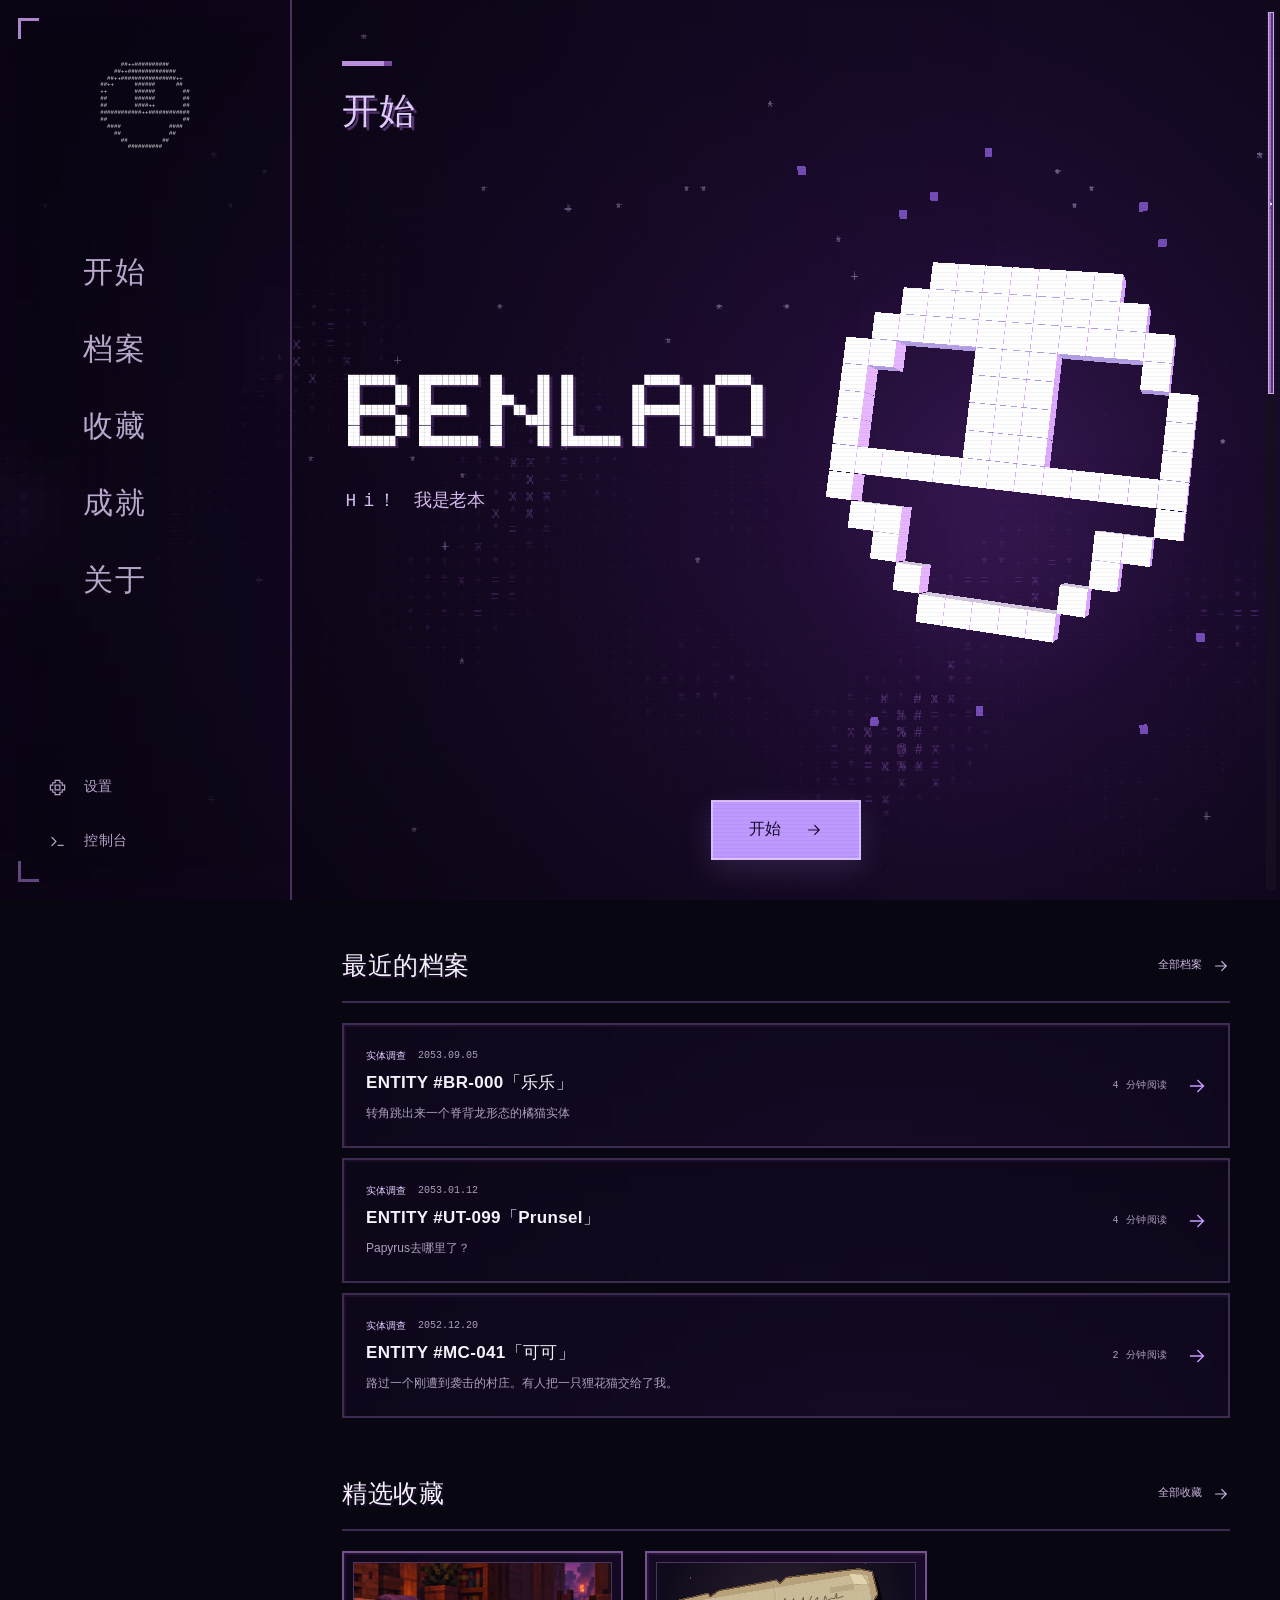
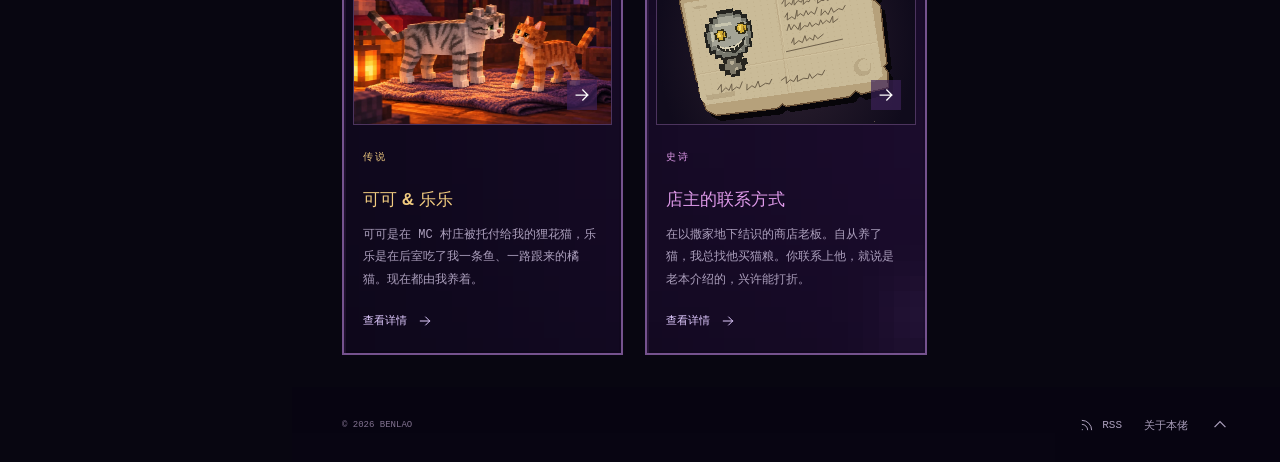
==== commit bfd47671: "Publish arcade animations and friend link improvements" ====
--- a/index.html
+++ b/index.html
@@ -12,23 +12,7 @@
       } catch { root.dataset.motion = matchMedia('(prefers-reduced-motion: reduce)').matches ? 'reduced' : 'full'; }
       root.lang = root.dataset.language === 'en' ? 'en' : 'zh-CN';
       document.title = root.dataset.language === 'en' ? englishTitle : pageTitle;
-    })();</script><link rel="stylesheet" href="/_astro/BaseLayout.DOx3v1Jv.css"><link rel="stylesheet" href="/_astro/ScrambleText.Ccptlcg6.css"><link rel="stylesheet" href="/_astro/index.R8MTUXQY.css"></head><body id="top" data-title-zh="本佬 BENLAO" data-title-en="BENLAO" data-blog-api="https://benlao-blog-api.benlao696.workers.dev" data-turnstile-key="0x4AAAAAAFgZ0tyQg3iEKPgP"><div class="game-background" data-game-background data-background-state="static" aria-hidden="true"><svg class="nebula-fallback" viewBox="0 0 1024 640" preserveAspectRatio="xMidYMid slice"><defs><radialGradient id="nebula-ink" gradientUnits="userSpaceOnUse" cx="604.16" cy="345.6" r="665.6" fx="747.52" fy="403.2"><stop stop-color="#2d1246"></stop><stop offset=".5" stop-color="#160a27"></stop><stop offset="1" stop-color="#07040e"></stop></radialGradient></defs><path fill="url(#nebula-ink)" d="M0 0h1024v640H0z"></path><g font-family="Consolas,monospace" font-size="10" dominant-baseline="text-before-edge"><text x="972.3 312.5 13.0 13.2 601.4 205.8 949.8 241.9 805.9 398.0 542.0 554.0 830.0 86.0 218.0 458.0 494.0 818.0 649.9 661.7 409.4 565.4 613.4 529.0 252.8 336.8 923.5 275.3 347.3 671.3 383.0 815.0 154.8 1018.8 370.3 550.2 838.2 238.1 130.0 382.1 1006.7 203.7 911.9 348.2" y="12 24 48 60 72 108 108 120 120 132 132 132 132 144 144 144 144 144 168 192 216 216 216 240 252 252 312 324 324 324 336 336 348 348 384 396 396 408 420 468 516 564 576 588" fill="#dac0ff" opacity="0.625">***+***********+***+*****+********+**+**+++*</text><text x="853.9 338.0 374.0 302.0 314.0 338.0 374.0 302.0 314.0 326.0 338.0 362.0 181.9 265.9 277.9 289.9 349.9 373.9 133.9 181.9 193.9 205.9 253.9 301.9 109.7 157.7 241.7 277.7 349.7 121.6 205.6 229.6 253.6 361.6 97.4 169.4 349.4 361.4 97.2 1021.2 193.0 349.0 445.0 457.0 493.0 709.0 997.0 1009.0 72.8 96.8 384.8 396.8 408.8 432.8 456.8 516.8 912.8 924.8 936.8 1020.8 72.6 156.6 180.6 504.6 516.6 936.6 984.6 84.3 156.3 180.3 192.3 384.3 540.3 852.3 924.3 948.3 336.0 384.0 516.0 540.0 840.0 912.0 960.0 23.8 35.8 347.8 527.8 539.8 575.8 599.8 611.8 719.8 935.8 -0.5 323.5 359.5 587.5 839.5 935.5 299.3 551.3 647.3 791.3 803.3 863.3 911.3 923.3 155.0 263.0 515.0 623.0 647.0 803.0 827.0 875.0 887.0 947.0 250.8 358.8 514.8 646.8 658.8 754.8 922.8 994.8 286.6 358.6 514.6 526.6 646.6 898.6 994.6 286.4 490.4 658.4 718.4 730.4 946.4 958.4 982.4 298.3 478.3 646.3 670.3 718.3 922.3 934.3 994.3 310.2 574.2 682.2 898.2 298.1 538.1 574.1 586.1 598.1 622.1 634.1 682.1 874.1 886.1 262.0 562.0 610.0 670.0 694.0 850.0 874.0 1018.0 70.0 82.0 250.0 286.0 538.0 586.0 598.0 682.0 82.0 94.0 214.0 226.0 286.0 310.0 586.0 634.0 670.0 70.1 130.1 310.1 622.1 634.1 646.1 826.1 850.1 874.1 1018.1 70.1 106.1 118.1 298.1 802.1 838.1 70.2 82.2 106.2 322.2 406.2 478.2 994.2 58.4 70.4 118.4 322.4 334.4 454.4 874.4 46.5 70.5 82.5 94.5 130.5 478.5 778.5 874.5 82.7 94.7 502.7 886.7 10.9 94.9 118.9 490.9 586.9 826.9 850.9 958.9 23.2 47.2 107.2 503.2 515.2 599.2 803.2 815.2 827.2 863.2 59.4 95.4 539.4 539.7 551.7 563.7 755.7 791.7 815.7 923.7 755.9 803.9 744.2 804.2 720.4 780.4 804.4 696.7 792.7 852.7 648.9 660.9 864.9 601.1 649.1 661.1 805.1 817.1 841.1 853.1" y="120 132 132 144 144 144 144 156 156 156 156 156 168 168 168 168 168 168 180 180 180 180 180 180 192 192 192 192 192 204 204 204 204 204 216 216 216 216 228 228 240 240 240 240 240 240 240 240 252 252 252 252 252 252 252 252 252 252 252 252 264 264 264 264 264 264 264 276 276 276 276 276 276 276 276 276 288 288 288 288 288 288 288 300 300 300 300 300 300 300 300 300 300 312 312 312 312 312 312 324 324 324 324 324 324 324 324 336 336 336 336 336 336 336 336 336 336 348 348 348 348 348 348 348 348 360 360 360 360 360 360 360 372 372 372 372 372 372 372 372 384 384 384 384 384 384 384 384 396 396 396 396 408 408 408 408 408 408 408 408 408 408 420 420 420 420 420 420 420 420 432 432 432 432 432 432 432 432 444 444 444 444 444 444 444 444 444 456 456 456 456 456 456 456 456 456 456 468 468 468 468 468 468 480 480 480 480 480 480 480 492 492 492 492 492 492 492 504 504 504 504 504 504 504 504 516 516 516 516 528 528 528 528 528 528 528 528 540 540 540 540 540 540 540 540 540 540 552 552 552 564 564 564 564 564 564 564 576 576 588 588 600 600 600 612 612 612 624 624 624 636 636 636 636 636 636 636" fill="#4e2b75" opacity="0.1875">.....................................................................................................................................................................................................................................................................................</text><text x="350.0 350.0 301.9 313.9 325.9 145.9 265.9 277.9 313.9 325.9 337.9 133.7 145.7 169.7 181.7 253.7 265.7 289.7 301.7 313.7 325.7 337.7 133.6 145.6 157.6 169.6 181.6 193.6 217.6 241.6 301.6 325.6 337.6 349.6 121.4 181.4 193.4 205.4 229.4 241.4 253.4 265.4 325.4 85.2 109.2 145.2 157.2 181.2 193.2 205.2 217.2 253.2 349.2 97.0 109.0 121.0 133.0 145.0 157.0 169.0 181.0 205.0 229.0 313.0 361.0 1021.0 108.8 120.8 132.8 144.8 156.8 168.8 180.8 192.8 204.8 228.8 348.8 372.8 420.8 444.8 468.8 480.8 504.8 984.8 996.8 1008.8 84.6 96.6 144.6 168.6 192.6 204.6 348.6 360.6 372.6 384.6 396.6 408.6 420.6 468.6 492.6 876.6 996.6 1008.6 72.3 96.3 120.3 132.3 144.3 168.3 204.3 336.3 348.3 372.3 396.3 492.3 504.3 516.3 528.3 888.3 912.3 972.3 984.3 996.3 48.0 60.0 72.0 108.0 120.0 132.0 144.0 156.0 168.0 180.0 192.0 204.0 216.0 324.0 348.0 360.0 372.0 396.0 408.0 504.0 864.0 876.0 900.0 972.0 984.0 47.8 83.8 95.8 119.8 131.8 143.8 155.8 167.8 179.8 191.8 203.8 311.8 323.8 335.8 359.8 371.8 383.8 491.8 851.8 863.8 875.8 887.8 947.8 959.8 971.8 1019.8 23.5 35.5 59.5 83.5 119.5 143.5 155.5 167.5 179.5 203.5 275.5 287.5 299.5 371.5 383.5 527.5 539.5 551.5 575.5 599.5 611.5 623.5 863.5 875.5 959.5 971.5 983.5 -0.7 11.3 23.3 155.3 239.3 251.3 263.3 287.3 371.3 503.3 515.3 527.3 539.3 563.3 575.3 587.3 599.3 611.3 623.3 827.3 839.3 851.3 875.3 887.3 947.3 959.3 971.3 983.3 995.3 11.0 131.0 143.0 191.0 203.0 239.0 251.0 371.0 503.0 527.0 539.0 551.0 575.0 611.0 635.0 779.0 791.0 839.0 851.0 863.0 959.0 971.0 983.0 1007.0 130.8 214.8 226.8 370.8 502.8 526.8 538.8 586.8 598.8 610.8 634.8 778.8 790.8 802.8 826.8 838.8 850.8 862.8 946.8 958.8 970.8 982.8 1006.8 130.6 142.6 166.6 250.6 262.6 274.6 490.6 502.6 538.6 610.6 622.6 634.6 742.6 754.6 778.6 790.6 802.6 826.6 838.6 850.6 862.6 874.6 958.6 970.6 1006.6 1018.6 -1.6 106.4 154.4 202.4 250.4 262.4 274.4 346.4 358.4 370.4 466.4 502.4 514.4 526.4 622.4 634.4 646.4 670.4 742.4 754.4 826.4 850.4 862.4 874.4 898.4 922.4 934.4 970.4 1018.4 -1.7 94.3 118.3 142.3 250.3 262.3 274.3 286.3 334.3 346.3 358.3 454.3 502.3 514.3 526.3 538.3 550.3 574.3 586.3 598.3 610.3 622.3 634.3 658.3 730.3 742.3 838.3 850.3 874.3 886.3 898.3 910.3 946.3 958.3 970.3 1006.3 1018.3 106.2 118.2 130.2 154.2 238.2 250.2 262.2 274.2 334.2 466.2 478.2 490.2 502.2 514.2 526.2 538.2 562.2 586.2 598.2 610.2 622.2 634.2 646.2 658.2 706.2 718.2 730.2 742.2 862.2 874.2 886.2 910.2 922.2 958.2 970.2 1006.2 1018.2 82.1 94.1 106.1 118.1 226.1 250.1 322.1 334.1 442.1 454.1 466.1 478.1 490.1 502.1 514.1 526.1 550.1 562.1 610.1 646.1 694.1 706.1 838.1 850.1 862.1 922.1 970.1 982.1 994.1 1018.1 58.0 70.0 82.0 94.0 106.0 118.0 142.0 166.0 190.0 202.0 226.0 238.0 250.0 322.0 430.0 442.0 454.0 466.0 490.0 514.0 526.0 538.0 550.0 634.0 682.0 706.0 838.0 862.0 886.0 1006.0 106.0 118.0 130.0 142.0 154.0 166.0 178.0 190.0 214.0 226.0 238.0 298.0 322.0 334.0 442.0 454.0 466.0 478.0 490.0 502.0 514.0 526.0 550.0 574.0 622.0 634.0 646.0 658.0 694.0 706.0 718.0 826.0 838.0 850.0 862.0 874.0 898.0 46.0 58.0 70.0 118.0 130.0 142.0 166.0 178.0 298.0 322.0 382.0 418.0 442.0 466.0 478.0 490.0 514.0 538.0 562.0 574.0 622.0 658.0 682.0 694.0 802.0 814.0 838.0 850.0 862.0 874.0 922.0 970.0 994.0 1006.0 1018.0 46.1 58.1 94.1 106.1 322.1 406.1 418.1 430.1 442.1 454.1 466.1 478.1 490.1 514.1 550.1 574.1 586.1 598.1 610.1 658.1 670.1 682.1 694.1 790.1 802.1 814.1 838.1 862.1 898.1 982.1 1006.1 34.1 46.1 322.1 334.1 358.1 370.1 394.1 406.1 418.1 430.1 442.1 454.1 466.1 478.1 502.1 514.1 550.1 610.1 622.1 634.1 646.1 658.1 670.1 814.1 826.1 850.1 874.1 886.1 898.1 922.1 934.1 958.1 982.1 994.1 1006.1 34.2 46.2 58.2 94.2 334.2 346.2 358.2 370.2 382.2 394.2 418.2 454.2 490.2 502.2 586.2 598.2 610.2 622.2 634.2 646.2 754.2 790.2 802.2 886.2 910.2 958.2 970.2 982.2 22.4 34.4 82.4 94.4 106.4 358.4 370.4 466.4 478.4 502.4 526.4 574.4 598.4 622.4 634.4 790.4 886.4 910.4 922.4 946.4 958.4 970.4 994.4 22.5 34.5 106.5 490.5 502.5 586.5 610.5 622.5 790.5 922.5 934.5 946.5 958.5 10.7 34.7 70.7 106.7 118.7 490.7 514.7 562.7 586.7 598.7 610.7 622.7 634.7 766.7 778.7 790.7 898.7 910.7 922.7 934.7 946.7 958.7 34.9 58.9 70.9 82.9 514.9 526.9 538.9 550.9 562.9 574.9 598.9 610.9 622.9 634.9 778.9 862.9 874.9 886.9 898.9 910.9 922.9 934.9 -0.8 527.2 539.2 551.2 563.2 575.2 587.2 611.2 635.2 755.2 767.2 779.2 839.2 851.2 875.2 887.2 899.2 911.2 923.2 935.2 527.4 599.4 611.4 767.4 779.4 803.4 815.4 827.4 839.4 875.4 899.4 923.4 611.7 623.7 647.7 731.7 743.7 767.7 803.7 827.7 887.7 899.7 911.7 659.9 707.9 731.9 743.9 767.9 791.9 815.9 875.9 899.9 923.9 624.2 636.2 660.2 672.2 696.2 708.2 720.2 732.2 792.2 852.2 876.2 900.2 912.2 612.4 624.4 636.4 648.4 660.4 672.4 684.4 816.4 840.4 876.4 888.4 900.4 612.7 624.7 636.7 648.7 660.7 684.7 804.7 816.7 828.7 840.7 864.7 876.7 888.7 612.9 624.9 636.9 804.9 816.9 828.9 840.9 852.9 876.9 888.9 637.1" y="144 156 168 168 168 180 180 180 180 180 180 192 192 192 192 192 192 192 192 192 192 192 204 204 204 204 204 204 204 204 204 204 204 204 216 216 216 216 216 216 216 216 216 228 228 228 228 228 228 228 228 228 228 240 240 240 240 240 240 240 240 240 240 240 240 240 252 252 252 252 252 252 252 252 252 252 252 252 252 252 252 252 252 252 252 252 264 264 264 264 264 264 264 264 264 264 264 264 264 264 264 264 264 264 276 276 276 276 276 276 276 276 276 276 276 276 276 276 276 276 276 276 276 276 288 288 288 288 288 288 288 288 288 288 288 288 288 288 288 288 288 288 288 288 288 288 288 288 288 300 300 300 300 300 300 300 300 300 300 300 300 300 300 300 300 300 300 300 300 300 300 300 300 300 300 312 312 312 312 312 312 312 312 312 312 312 312 312 312 312 312 312 312 312 312 312 312 312 312 312 312 312 324 324 324 324 324 324 324 324 324 324 324 324 324 324 324 324 324 324 324 324 324 324 324 324 324 324 324 324 324 336 336 336 336 336 336 336 336 336 336 336 336 336 336 336 336 336 336 336 336 336 336 336 336 348 348 348 348 348 348 348 348 348 348 348 348 348 348 348 348 348 348 348 348 348 348 348 360 360 360 360 360 360 360 360 360 360 360 360 360 360 360 360 360 360 360 360 360 360 360 360 360 360 372 372 372 372 372 372 372 372 372 372 372 372 372 372 372 372 372 372 372 372 372 372 372 372 372 372 372 372 372 384 384 384 384 384 384 384 384 384 384 384 384 384 384 384 384 384 384 384 384 384 384 384 384 384 384 384 384 384 384 384 384 384 384 384 384 384 396 396 396 396 396 396 396 396 396 396 396 396 396 396 396 396 396 396 396 396 396 396 396 396 396 396 396 396 396 396 396 396 396 396 396 396 396 408 408 408 408 408 408 408 408 408 408 408 408 408 408 408 408 408 408 408 408 408 408 408 408 408 408 408 408 408 408 420 420 420 420 420 420 420 420 420 420 420 420 420 420 420 420 420 420 420 420 420 420 420 420 420 420 420 420 420 420 432 432 432 432 432 432 432 432 432 432 432 432 432 432 432 432 432 432 432 432 432 432 432 432 432 432 432 432 432 432 432 432 432 432 432 432 432 444 444 444 444 444 444 444 444 444 444 444 444 444 444 444 444 444 444 444 444 444 444 444 444 444 444 444 444 444 444 444 444 444 444 444 456 456 456 456 456 456 456 456 456 456 456 456 456 456 456 456 456 456 456 456 456 456 456 456 456 456 456 456 456 456 456 468 468 468 468 468 468 468 468 468 468 468 468 468 468 468 468 468 468 468 468 468 468 468 468 468 468 468 468 468 468 468 468 468 468 468 480 480 480 480 480 480 480 480 480 480 480 480 480 480 480 480 480 480 480 480 480 480 480 480 480 480 480 480 492 492 492 492 492 492 492 492 492 492 492 492 492 492 492 492 492 492 492 492 492 492 492 504 504 504 504 504 504 504 504 504 504 504 504 504 516 516 516 516 516 516 516 516 516 516 516 516 516 516 516 516 516 516 516 516 516 516 528 528 528 528 528 528 528 528 528 528 528 528 528 528 528 528 528 528 528 528 528 528 540 540 540 540 540 540 540 540 540 540 540 540 540 540 540 540 540 540 540 540 552 552 552 552 552 552 552 552 552 552 552 552 564 564 564 564 564 564 564 564 564 564 564 576 576 576 576 576 576 576 576 576 576 588 588 588 588 588 588 588 588 588 588 588 588 588 600 600 600 600 600 600 600 600 600 600 600 600 612 612 612 612 612 612 612 612 612 612 612 612 612 624 624 624 624 624 624 624 624 624 624 636" fill="#4e2b75" opacity="0.25">...:...:::...:...:.:::..::.:..::::.::..::::.::...:.::..:::...:::..::::::..:::..:::......:.:::....::::..:...::.....:.::.....:..:::::...:::.:....:....::..::.:::.:.:..:::......::.:::::..:::::.::........:....:::::..:::.::..........::.:::::::::....::......::::.:.::..::.:.::.:::..::.:.:...::.....::.::.:......:.::.:..:::::.::....:::......:::..:..:..:..::..::.::.::::.....:...::::.:..::....:.::..:.:...:::.::::::..::.:.:.:::..........::...::.:.........::..::::...::...:..::.:::::.:....::..:...:.:.....:::::...:::........::....::.:..:::...:.:::......:.::..:::.:...:...::.....:.:::..::::.....:::.::.:.....:.:::.:........:.....::::.:::..:.::::........:::..:..:.:...:..:.::..::.::.....:::.::.:..::.:......:.:.:::.:::.:.::..::.::...::...:..:.:....:...::::..::::...:..:::...::..::...:...:::........:.......:....:..:........:...</text><text x="265.6 277.6 313.6 133.4 145.4 157.4 289.4 301.4 313.4 337.4 121.2 133.2 169.2 229.2 241.2 301.2 337.2 217.0 241.0 253.0 337.0 216.8 312.8 108.6 120.6 132.6 216.6 288.6 312.6 336.6 432.6 444.6 456.6 480.6 1020.6 108.3 252.3 288.3 300.3 312.3 408.3 420.3 444.3 456.3 1008.3 1020.3 84.0 96.0 252.0 288.0 300.0 312.0 432.0 996.0 59.8 71.8 107.8 239.8 251.8 275.8 299.8 395.8 419.8 431.8 479.8 503.8 515.8 983.8 1007.8 47.5 95.5 131.5 191.5 215.5 239.5 251.5 263.5 407.5 419.5 467.5 503.5 515.5 35.3 71.3 107.3 119.3 131.3 167.3 179.3 191.3 215.3 383.3 1019.3 -1.0 23.0 47.0 59.0 95.0 107.0 119.0 167.0 179.0 215.0 227.0 407.0 563.0 587.0 599.0 995.0 1019.0 -1.2 58.8 106.8 118.8 142.8 166.8 238.8 382.8 394.8 466.8 550.8 562.8 574.8 622.8 814.8 -1.4 94.6 118.6 154.6 238.6 370.6 382.6 394.6 454.6 466.6 478.6 550.6 586.6 598.6 766.6 814.6 118.4 130.4 142.4 166.4 226.4 238.4 382.4 430.4 454.4 478.4 538.4 550.4 562.4 586.4 598.4 610.4 766.4 778.4 790.4 802.4 838.4 70.3 106.3 130.3 154.3 166.3 202.3 214.3 238.3 382.3 406.3 418.3 466.3 562.3 778.3 790.3 814.3 826.3 -1.8 94.2 178.2 358.2 382.2 430.2 442.2 454.2 778.2 826.2 850.2 934.2 946.2 982.2 994.2 34.1 70.1 130.1 142.1 166.1 190.1 214.1 346.1 430.1 718.1 766.1 802.1 826.1 898.1 910.1 934.1 946.1 958.1 1006.1 10.0 154.0 178.0 214.0 334.0 346.0 358.0 382.0 394.0 718.0 742.0 754.0 778.0 898.0 910.0 922.0 970.0 982.0 994.0 -2.0 34.0 46.0 58.0 358.0 382.0 406.0 430.0 730.0 802.0 814.0 886.0 922.0 970.0 994.0 1006.0 1018.0 22.0 34.0 334.0 370.0 430.0 502.0 526.0 550.0 706.0 790.0 826.0 886.0 898.0 946.0 958.0 982.0 34.1 334.1 346.1 358.1 382.1 502.1 526.1 562.1 706.1 718.1 730.1 766.1 778.1 886.1 910.1 922.1 946.1 994.1 -1.9 10.1 22.1 346.1 490.1 526.1 538.1 574.1 586.1 598.1 682.1 706.1 718.1 790.1 910.1 946.1 -1.8 22.2 562.2 658.2 682.2 694.2 718.2 766.2 778.2 898.2 922.2 -1.6 490.4 514.4 610.4 646.4 670.4 766.4 778.4 934.4 10.5 526.5 538.5 550.5 562.5 574.5 598.5 634.5 646.5 670.5 766.5 526.7 538.7 550.7 574.7 646.7 730.7 -1.1 658.9 766.9 623.2 731.2 623.4 683.4 707.4 755.4 851.4 863.4 887.4 911.4 659.7 695.7 719.7 839.7 851.7 863.7 875.7 623.9 635.9 647.9 671.9 719.9 827.9 839.9 863.9 887.9 648.2 684.2 816.2 828.2 840.2 864.2 888.2 828.4 852.4 864.4" y="204 204 204 216 216 216 216 216 216 216 228 228 228 228 228 228 228 240 240 240 240 252 252 264 264 264 264 264 264 264 264 264 264 264 264 276 276 276 276 276 276 276 276 276 276 276 288 288 288 288 288 288 288 288 300 300 300 300 300 300 300 300 300 300 300 300 300 300 300 312 312 312 312 312 312 312 312 312 312 312 312 312 324 324 324 324 324 324 324 324 324 324 324 336 336 336 336 336 336 336 336 336 336 336 336 336 336 336 336 336 348 348 348 348 348 348 348 348 348 348 348 348 348 348 348 360 360 360 360 360 360 360 360 360 360 360 360 360 360 360 360 372 372 372 372 372 372 372 372 372 372 372 372 372 372 372 372 372 372 372 372 372 384 384 384 384 384 384 384 384 384 384 384 384 384 384 384 384 384 396 396 396 396 396 396 396 396 396 396 396 396 396 396 396 408 408 408 408 408 408 408 408 408 408 408 408 408 408 408 408 408 408 408 420 420 420 420 420 420 420 420 420 420 420 420 420 420 420 420 420 420 420 432 432 432 432 432 432 432 432 432 432 432 432 432 432 432 432 432 444 444 444 444 444 444 444 444 444 444 444 444 444 444 444 444 456 456 456 456 456 456 456 456 456 456 456 456 456 456 456 456 456 456 468 468 468 468 468 468 468 468 468 468 468 468 468 468 468 468 480 480 480 480 480 480 480 480 480 480 480 492 492 492 492 492 492 492 492 492 504 504 504 504 504 504 504 504 504 504 504 516 516 516 516 516 516 528 528 528 540 540 552 552 552 552 552 552 552 552 564 564 564 564 564 564 564 576 576 576 576 576 576 576 576 576 588 588 588 588 588 588 588 600 600 600" fill="#4e2b75" opacity="0.3125">+:::::+++::::::++:++:::::::::::++:+::::::+::+:::++:++::+:++::+:::+::++::::++++:+:::+::::++++::+++::++++++::::::++::::++::+:::+:::++++++:::+:+::+:+++++:::++:+++:+:::++::::+++::::+:+:++::++++:::::++::::::++++:::+:+::+:::++::::::++::::+:+:++:+::::++:::::::::::++:+::::::++:::++::++++++:+:+::+::++:::++:::+:++::+::::+::++::::+::::++++::+:++:+::::+::++::+++:::+:+::::+::::::::::::</text><text x="289.6 265.2 325.2 277.0 301.0 276.8 288.8 228.6 264.6 324.6 216.3 276.3 324.3 468.3 480.3 264.0 468.0 492.0 1008.0 215.8 263.8 287.8 995.8 71.5 107.5 227.5 491.5 995.5 1019.5 95.3 203.3 227.3 395.3 1007.3 395.0 419.0 443.0 491.0 178.8 490.8 46.6 106.6 562.6 574.6 214.4 394.4 574.4 814.4 10.3 82.3 442.3 754.3 766.3 802.3 70.2 82.2 142.2 214.2 226.2 346.2 370.2 394.2 418.2 -1.9 154.1 178.1 202.1 394.1 730.1 370.0 766.0 826.0 946.0 958.0 22.0 418.0 982.0 10.0 346.0 394.0 718.0 730.0 742.0 910.0 370.1 394.1 538.1 754.1 970.1 562.1 694.1 754.1 778.1 970.1 514.2 538.2 550.2 670.2 934.2 946.2 586.4 694.4 742.4 754.4 -1.5 514.5 658.5 730.5 754.5 -1.3 754.7 682.9 742.9 635.4 743.4 635.7 695.9 851.9" y="204 228 228 240 240 252 252 264 264 264 276 276 276 276 276 288 288 288 288 300 300 300 300 312 312 312 312 312 312 324 324 324 324 324 336 336 336 336 348 348 360 360 360 360 372 372 372 372 384 384 384 384 384 384 396 396 396 396 396 396 396 396 396 408 408 408 408 408 408 420 420 420 420 420 432 432 432 444 444 444 444 444 444 444 456 456 456 456 456 468 468 468 468 468 480 480 480 480 480 480 492 492 492 492 504 504 504 504 504 516 516 528 528 552 552 564 576 576" fill="#4e2b75" opacity="0.375">++++++++++++++++++++++++++++++++++++++++++++++++++++++++++++++++++++++++++++++++++++++++++++++++++++++++++++++++++++++</text><text x="277.4 277.2 313.2 240.8 228.3 228.0 420.0 480.0 1020.0 227.8 407.8 455.8 431.5 1007.5 467.3 35.0 71.0 467.0 479.0 22.8 454.8 22.6 58.6 178.6 190.6 214.6 442.6 10.4 82.4 178.4 22.3 190.3 430.3 166.2 754.2 814.2 10.1 22.1 46.1 358.1 370.1 418.1 742.1 754.1 22.0 34.0 418.0 802.0 814.0 10.0 370.0 778.0 910.0 934.0 754.0 766.0 778.0 22.1 742.1 934.1 958.1 10.2 574.2 706.2 730.2 538.4 550.4 562.4 682.5 742.5 682.7 718.7 646.9 730.9 659.2 671.2 647.4 659.4 707.7 683.9" y="216 228 228 252 276 288 288 288 288 300 300 300 312 312 324 336 336 336 336 348 348 360 360 360 360 360 360 372 372 372 384 384 384 396 396 396 408 408 408 408 408 408 408 408 420 420 420 420 420 432 432 432 432 432 444 444 444 456 456 456 456 480 480 480 480 492 492 492 504 504 516 516 528 528 540 540 552 552 564 576" fill="#824ab4" opacity="0.4375">*****=*********=***=**==*****=**=***=*=**===**=*=****===**=*==*******=*****=****</text><text x="289.2 289.0 240.6 300.6 240.3 444.0 443.5 479.5 455.3 455.0 34.6 82.6 70.4 418.4 442.4 34.3 58.3 178.3 394.3 10.2 802.2 382.1 406.1 778.1 -2.0 406.0 394.0 766.0 790.0 946.0 958.0 -1.9 10.1 742.2 718.5 658.7 719.2 671.7" y="228 240 264 264 276 288 312 312 324 336 360 360 372 372 372 384 384 384 384 396 396 408 408 408 420 420 432 432 432 432 432 456 456 480 504 516 540 564" fill="#824ab4" opacity="0.5">======================================</text><text x="265.0 264.8 276.6 467.8 419.3 431.0 418.8 430.8 442.8 70.6 430.6 22.4 46.3 22.2 790.1 742.0 -2.0 682.4 706.4 718.4 670.7 670.9 718.9 683.2 695.4 719.4 683.7" y="240 252 264 300 324 336 348 348 348 360 360 372 384 396 408 432 444 492 492 492 516 528 528 540 552 552 564" fill="#ac6edd" opacity="0.5625">xxxxxxxxxxxx#xxxxx#xxxxxxxx</text><text x="325.0 324.8 264.3 432.3 240.0 276.0 456.0 443.8 395.5 47.3 59.3 83.3 407.3 443.3 479.3 491.3 83.0 10.8 82.8 94.8 190.8 202.8 406.8 478.8 10.6 202.6 226.6 418.6 34.4 58.4 94.4 190.4 406.4 226.3 34.2 46.2 58.2 190.2 202.2 406.2 766.2 790.2 58.1 814.1 46.0 730.0 934.0 346.0 358.0 406.0 934.0 742.1 766.1 526.2 10.4 658.4 742.7 754.9 647.2 743.2 671.4 731.4" y="240 252 276 276 288 288 288 300 312 324 324 324 324 324 324 324 336 348 348 348 348 348 348 348 360 360 360 360 372 372 372 372 372 384 396 396 396 396 396 396 396 396 408 408 420 420 420 432 444 444 444 468 468 480 492 492 516 528 540 540 552 552" fill="#824ab4" opacity="0.375">**************************************************************</text><text x="300.8 431.3 34.8 406.6 46.4 790.0 754.0 730.1 730.4" y="252 324 348 360 372 420 432 468 492" fill="#ac6edd" opacity="0.5">xxxxxxxxx</text><text x="252.6 455.5 46.8 70.8 694.5 706.5 706.7 706.9 707.2" y="264 312 348 348 504 504 516 528 540" fill="#ac6edd" opacity="0.625">#########</text><text x="694.7 694.9 695.2" y="516 528 540" fill="#ac6edd" opacity="0.6875">%@%</text></g></svg><canvas data-nebula-canvas></canvas><div class="site-glitch-overlay" data-glitch-background data-glitch-state="disabled" data-glitch-active="false" aria-hidden="true"><canvas class="site-glitch-canvas" data-glitch-canvas></canvas></div><script type="module" src="/_astro/GlitchBackground.astro_astro_type_script_index_0_lang.BjmXhtmI.js"></script></div><script type="module" src="/_astro/GameBackground.astro_astro_type_script_index_0_lang.DSV1nsU2.js"></script><a class="skip-link" href="#main"><span data-ui-text><span data-language-text="zh">跳到主要内容</span><span data-language-text="en" lang="en">Skip to content</span></span></a><header class="site-header" data-game-menu data-menu-phase="idle"><div class="header-inner"><div class="menu-brand-row"><button type="button" class="brand mask-pet" aria-label="戳一下面具" data-i18n-label="mask.pet" data-mask-pet data-mood="calm" data-anger="0"><span class="ascii-mask-mark brand-ascii" style="--ascii-mask-size:124px" data-ascii-mask data-ascii-mask-state="static" aria-hidden="true"><span class="ascii-mask-frame" data-ascii-mask-frame aria-hidden="true">                                  
-                                  
-          ############++          
-        ############++####        
-      ############++########      
-    ####      ##++##      ##      
-    ##        ++####        ##    
-    ##        ######        ##    
-    ##        ######        ++    
-    ####++################++##    
-    ##                      ##    
-      ####              ####      
-        ##              ##        
-          ##          ##          
-            ####++####            
-                                  
-                                  </span></span></button><div class="mobile-actions"><button type="button" class="icon-button settings-trigger mobile-settings" aria-label="打开设置" data-i18n-label="settings.open" aria-controls="settings-dialog"><svg width="20" height="20" viewBox="0 0 24 24" fill="none" stroke="currentColor" stroke-width="1.5" stroke-linecap="square" stroke-linejoin="miter" aria-hidden="true"><path d="M9 3h6v3h3v3h3v6h-3v3h-3v3H9v-3H6v-3H3V9h3V6h3zM9 9h6v6H9z"></path></svg></button><button type="button" class="icon-button mobile-menu-toggle" aria-label="展开导航" data-i18n-label="nav.open" aria-controls="menu-panel" aria-expanded="false"><svg width="20" height="20" viewBox="0 0 24 24" fill="none" stroke="currentColor" stroke-width="1.5" stroke-linecap="square" stroke-linejoin="miter" aria-hidden="true"><path d="M4 7h16M4 12h16M4 17h16"></path></svg></button></div></div><div id="menu-panel" class="menu-panel"><nav id="main-nav" class="main-nav" aria-label="主导航" data-i18n-label="nav.main"><a href="/" aria-label="开始" data-i18n-label="nav.home" data-menu-item aria-current="page"><span class="menu-selector" aria-hidden="true">▶</span><span class="menu-label"><span data-ui-text><span data-language-text="zh">开始</span><span data-language-text="en" lang="en">START</span></span></span></a><a href="/posts/" aria-label="档案" data-i18n-label="nav.posts" data-menu-item><span class="menu-selector" aria-hidden="true">▶</span><span class="menu-label"><span data-ui-text><span data-language-text="zh">档案</span><span data-language-text="en" lang="en">ARCHIVE</span></span></span></a><a href="/works/" aria-label="收藏" data-i18n-label="nav.works" data-menu-item><span class="menu-selector" aria-hidden="true">▶</span><span class="menu-label"><span data-ui-text><span data-language-text="zh">收藏</span><span data-language-text="en" lang="en">COLLECTION</span></span></span></a><a href="/achievements/" aria-label="成就" data-i18n-label="nav.achievements" data-menu-item><span class="menu-selector" aria-hidden="true">▶</span><span class="menu-label"><span data-ui-text><span data-language-text="zh">成就</span><span data-language-text="en" lang="en">ACHIEVEMENTS</span></span></span></a><a href="/about/" aria-label="关于" data-i18n-label="nav.about" data-menu-item><span class="menu-selector" aria-hidden="true">▶</span><span class="menu-label"><span data-ui-text><span data-language-text="zh">关于</span><span data-language-text="en" lang="en">ABOUT</span></span></span></a></nav><div class="menu-bottom"><button type="button" class="settings-trigger menu-utility" aria-label="打开设置" data-i18n-label="settings.open" aria-controls="settings-dialog"><svg width="19" height="19" viewBox="0 0 24 24" fill="none" stroke="currentColor" stroke-width="1.5" stroke-linecap="square" stroke-linejoin="miter" aria-hidden="true"><path d="M9 3h6v3h3v3h3v6h-3v3h-3v3H9v-3H6v-3H3V9h3V6h3zM9 9h6v6H9z"></path></svg><span data-ui-text><span data-language-text="zh">设置</span><span data-language-text="en" lang="en">SETTINGS</span></span></button><button type="button" class="terminal-trigger menu-utility" aria-controls="terminal-dialog" aria-label="打开导航控制台" data-i18n-label="terminal.open"><svg width="19" height="19" viewBox="0 0 24 24" fill="none" stroke="currentColor" stroke-width="1.5" stroke-linecap="square" stroke-linejoin="miter" aria-hidden="true"><path d="m5 7 5 5-5 5m8 0h6"></path></svg><span data-ui-text><span data-language-text="zh">控制台</span><span data-language-text="en" lang="en">CONSOLE</span></span></button></div></div></div></header><button type="button" class="menu-scrim" aria-label="关闭导航" data-i18n-label="nav.dismiss" tabindex="-1" hidden></button><div class="game-screen" data-game-screen data-screen-phase="idle"><main id="main" tabindex="-1"><div class="home-intro"><div class="page-heading home-heading container"><h1><span data-ui-text><span data-language-text="zh">开始</span><span data-language-text="en" lang="en">START</span></span></h1></div><div class="hero-stage"><section class="hero container"><div class="hero-copy"><h2 class="hero-title ascii-name" aria-label="BENLAO" data-no-text-decode="true"><span class="sr-only">BENLAO</span><svg class="ascii-title-poster" viewBox="0 0 216 45" shape-rendering="crispEdges" aria-hidden="true"><path d="M3 5h3v5h-3ZM6 5h3v5h-3ZM9 5h3v5h-3ZM12 5h3v5h-3ZM15 5h3v5h-3ZM18 5h3v5h-3ZM21 5h3v5h-3ZM24 5h3v5h-3ZM39 5h3v5h-3ZM42 5h3v5h-3ZM45 5h3v5h-3ZM48 5h3v5h-3ZM51 5h3v5h-3ZM54 5h3v5h-3ZM57 5h3v5h-3ZM60 5h3v5h-3ZM63 5h3v5h-3ZM66 5h3v5h-3ZM75 5h3v5h-3ZM78 5h3v5h-3ZM99 5h3v5h-3ZM102 5h3v5h-3ZM111 5h3v5h-3ZM114 5h3v5h-3ZM153 5h3v5h-3ZM156 5h3v5h-3ZM159 5h3v5h-3ZM162 5h3v5h-3ZM165 5h3v5h-3ZM168 5h3v5h-3ZM189 5h3v5h-3ZM192 5h3v5h-3ZM195 5h3v5h-3ZM198 5h3v5h-3ZM201 5h3v5h-3ZM204 5h3v5h-3ZM3 10h3v5h-3ZM6 10h3v5h-3ZM27 10h3v5h-3ZM30 10h3v5h-3ZM39 10h3v5h-3ZM42 10h3v5h-3ZM75 10h3v5h-3ZM78 10h3v5h-3ZM99 10h3v5h-3ZM102 10h3v5h-3ZM111 10h3v5h-3ZM114 10h3v5h-3ZM147 10h3v5h-3ZM150 10h3v5h-3ZM171 10h3v5h-3ZM174 10h3v5h-3ZM183 10h3v5h-3ZM186 10h3v5h-3ZM207 10h3v5h-3ZM210 10h3v5h-3ZM3 15h3v5h-3ZM6 15h3v5h-3ZM27 15h3v5h-3ZM30 15h3v5h-3ZM39 15h3v5h-3ZM42 15h3v5h-3ZM75 15h3v5h-3ZM78 15h3v5h-3ZM81 15h3v5h-3ZM84 15h3v5h-3ZM99 15h3v5h-3ZM102 15h3v5h-3ZM111 15h3v5h-3ZM114 15h3v5h-3ZM147 15h3v5h-3ZM150 15h3v5h-3ZM171 15h3v5h-3ZM174 15h3v5h-3ZM183 15h3v5h-3ZM186 15h3v5h-3ZM207 15h3v5h-3ZM210 15h3v5h-3ZM3 20h3v5h-3ZM6 20h3v5h-3ZM9 20h3v5h-3ZM12 20h3v5h-3ZM15 20h3v5h-3ZM18 20h3v5h-3ZM21 20h3v5h-3ZM24 20h3v5h-3ZM39 20h3v5h-3ZM42 20h3v5h-3ZM45 20h3v5h-3ZM48 20h3v5h-3ZM51 20h3v5h-3ZM54 20h3v5h-3ZM57 20h3v5h-3ZM60 20h3v5h-3ZM75 20h3v5h-3ZM78 20h3v5h-3ZM87 20h3v5h-3ZM90 20h3v5h-3ZM99 20h3v5h-3ZM102 20h3v5h-3ZM111 20h3v5h-3ZM114 20h3v5h-3ZM147 20h3v5h-3ZM150 20h3v5h-3ZM153 20h3v5h-3ZM156 20h3v5h-3ZM159 20h3v5h-3ZM162 20h3v5h-3ZM165 20h3v5h-3ZM168 20h3v5h-3ZM171 20h3v5h-3ZM174 20h3v5h-3ZM183 20h3v5h-3ZM186 20h3v5h-3ZM207 20h3v5h-3ZM210 20h3v5h-3ZM3 25h3v5h-3ZM6 25h3v5h-3ZM27 25h3v5h-3ZM30 25h3v5h-3ZM39 25h3v5h-3ZM42 25h3v5h-3ZM75 25h3v5h-3ZM78 25h3v5h-3ZM93 25h3v5h-3ZM96 25h3v5h-3ZM99 25h3v5h-3ZM102 25h3v5h-3ZM111 25h3v5h-3ZM114 25h3v5h-3ZM147 25h3v5h-3ZM150 25h3v5h-3ZM171 25h3v5h-3ZM174 25h3v5h-3ZM183 25h3v5h-3ZM186 25h3v5h-3ZM207 25h3v5h-3ZM210 25h3v5h-3ZM3 30h3v5h-3ZM6 30h3v5h-3ZM27 30h3v5h-3ZM30 30h3v5h-3ZM39 30h3v5h-3ZM42 30h3v5h-3ZM75 30h3v5h-3ZM78 30h3v5h-3ZM99 30h3v5h-3ZM102 30h3v5h-3ZM111 30h3v5h-3ZM114 30h3v5h-3ZM147 30h3v5h-3ZM150 30h3v5h-3ZM171 30h3v5h-3ZM174 30h3v5h-3ZM183 30h3v5h-3ZM186 30h3v5h-3ZM207 30h3v5h-3ZM210 30h3v5h-3ZM3 35h3v5h-3ZM6 35h3v5h-3ZM9 35h3v5h-3ZM12 35h3v5h-3ZM15 35h3v5h-3ZM18 35h3v5h-3ZM21 35h3v5h-3ZM24 35h3v5h-3ZM39 35h3v5h-3ZM42 35h3v5h-3ZM45 35h3v5h-3ZM48 35h3v5h-3ZM51 35h3v5h-3ZM54 35h3v5h-3ZM57 35h3v5h-3ZM60 35h3v5h-3ZM63 35h3v5h-3ZM66 35h3v5h-3ZM75 35h3v5h-3ZM78 35h3v5h-3ZM99 35h3v5h-3ZM102 35h3v5h-3ZM111 35h3v5h-3ZM114 35h3v5h-3ZM117 35h3v5h-3ZM120 35h3v5h-3ZM123 35h3v5h-3ZM126 35h3v5h-3ZM129 35h3v5h-3ZM132 35h3v5h-3ZM135 35h3v5h-3ZM138 35h3v5h-3ZM147 35h3v5h-3ZM150 35h3v5h-3ZM171 35h3v5h-3ZM174 35h3v5h-3ZM189 35h3v5h-3ZM192 35h3v5h-3ZM195 35h3v5h-3ZM198 35h3v5h-3ZM201 35h3v5h-3ZM204 35h3v5h-3Z" fill="currentColor"></path></svg><span class="ascii-player ascii-compact" data-ascii-player data-ascii-piece="title" data-ascii-state="static" aria-hidden="true"><span class="ascii-stage"><span class="ascii-frame" data-ascii-frame>                                                                        
+    })();</script><link rel="stylesheet" href="/_astro/BaseLayout.lANvFWMq.css"><link rel="stylesheet" href="/_astro/ScrambleText.Ccptlcg6.css"><link rel="stylesheet" href="/_astro/index.R8MTUXQY.css"></head><body id="top" data-title-zh="本佬 BENLAO" data-title-en="BENLAO" data-blog-api="https://benlao-blog-api.benlao696.workers.dev" data-turnstile-key="0x4AAAAAAFgZ0tyQg3iEKPgP"><div class="game-background" data-game-background data-background-state="static" aria-hidden="true"><svg class="nebula-fallback" viewBox="0 0 1024 640" preserveAspectRatio="xMidYMid slice"><defs><radialGradient id="nebula-ink" gradientUnits="userSpaceOnUse" cx="604.16" cy="345.6" r="665.6" fx="747.52" fy="403.2"><stop stop-color="#2d1246"></stop><stop offset=".5" stop-color="#160a27"></stop><stop offset="1" stop-color="#07040e"></stop></radialGradient></defs><path fill="url(#nebula-ink)" d="M0 0h1024v640H0z"></path><g font-family="Consolas,monospace" font-size="10" dominant-baseline="text-before-edge"><text x="972.3 312.5 13.0 13.2 601.4 205.8 949.8 241.9 805.9 398.0 542.0 554.0 830.0 86.0 218.0 458.0 494.0 818.0 649.9 661.7 409.4 565.4 613.4 529.0 252.8 336.8 923.5 275.3 347.3 671.3 383.0 815.0 154.8 1018.8 370.3 550.2 838.2 238.1 130.0 382.1 1006.7 203.7 911.9 348.2" y="12 24 48 60 72 108 108 120 120 132 132 132 132 144 144 144 144 144 168 192 216 216 216 240 252 252 312 324 324 324 336 336 348 348 384 396 396 408 420 468 516 564 576 588" fill="#dac0ff" opacity="0.625">***+***********+***+*****+********+**+**+++*</text><text x="853.9 338.0 374.0 302.0 314.0 338.0 374.0 302.0 314.0 326.0 338.0 362.0 181.9 265.9 277.9 289.9 349.9 373.9 133.9 181.9 193.9 205.9 253.9 301.9 109.7 157.7 241.7 277.7 349.7 121.6 205.6 229.6 253.6 361.6 97.4 169.4 349.4 361.4 97.2 1021.2 193.0 349.0 445.0 457.0 493.0 709.0 997.0 1009.0 72.8 96.8 384.8 396.8 408.8 432.8 456.8 516.8 912.8 924.8 936.8 1020.8 72.6 156.6 180.6 504.6 516.6 936.6 984.6 84.3 156.3 180.3 192.3 384.3 540.3 852.3 924.3 948.3 336.0 384.0 516.0 540.0 840.0 912.0 960.0 23.8 35.8 347.8 527.8 539.8 575.8 599.8 611.8 719.8 935.8 -0.5 323.5 359.5 587.5 839.5 935.5 299.3 551.3 647.3 791.3 803.3 863.3 911.3 923.3 155.0 263.0 515.0 623.0 647.0 803.0 827.0 875.0 887.0 947.0 250.8 358.8 514.8 646.8 658.8 754.8 922.8 994.8 286.6 358.6 514.6 526.6 646.6 898.6 994.6 286.4 490.4 658.4 718.4 730.4 946.4 958.4 982.4 298.3 478.3 646.3 670.3 718.3 922.3 934.3 994.3 310.2 574.2 682.2 898.2 298.1 538.1 574.1 586.1 598.1 622.1 634.1 682.1 874.1 886.1 262.0 562.0 610.0 670.0 694.0 850.0 874.0 1018.0 70.0 82.0 250.0 286.0 538.0 586.0 598.0 682.0 82.0 94.0 214.0 226.0 286.0 310.0 586.0 634.0 670.0 70.1 130.1 310.1 622.1 634.1 646.1 826.1 850.1 874.1 1018.1 70.1 106.1 118.1 298.1 802.1 838.1 70.2 82.2 106.2 322.2 406.2 478.2 994.2 58.4 70.4 118.4 322.4 334.4 454.4 874.4 46.5 70.5 82.5 94.5 130.5 478.5 778.5 874.5 82.7 94.7 502.7 886.7 10.9 94.9 118.9 490.9 586.9 826.9 850.9 958.9 23.2 47.2 107.2 503.2 515.2 599.2 803.2 815.2 827.2 863.2 59.4 95.4 539.4 539.7 551.7 563.7 755.7 791.7 815.7 923.7 755.9 803.9 744.2 804.2 720.4 780.4 804.4 696.7 792.7 852.7 648.9 660.9 864.9 601.1 649.1 661.1 805.1 817.1 841.1 853.1" y="120 132 132 144 144 144 144 156 156 156 156 156 168 168 168 168 168 168 180 180 180 180 180 180 192 192 192 192 192 204 204 204 204 204 216 216 216 216 228 228 240 240 240 240 240 240 240 240 252 252 252 252 252 252 252 252 252 252 252 252 264 264 264 264 264 264 264 276 276 276 276 276 276 276 276 276 288 288 288 288 288 288 288 300 300 300 300 300 300 300 300 300 300 312 312 312 312 312 312 324 324 324 324 324 324 324 324 336 336 336 336 336 336 336 336 336 336 348 348 348 348 348 348 348 348 360 360 360 360 360 360 360 372 372 372 372 372 372 372 372 384 384 384 384 384 384 384 384 396 396 396 396 408 408 408 408 408 408 408 408 408 408 420 420 420 420 420 420 420 420 432 432 432 432 432 432 432 432 444 444 444 444 444 444 444 444 444 456 456 456 456 456 456 456 456 456 456 468 468 468 468 468 468 480 480 480 480 480 480 480 492 492 492 492 492 492 492 504 504 504 504 504 504 504 504 516 516 516 516 528 528 528 528 528 528 528 528 540 540 540 540 540 540 540 540 540 540 552 552 552 564 564 564 564 564 564 564 576 576 588 588 600 600 600 612 612 612 624 624 624 636 636 636 636 636 636 636" fill="#4e2b75" opacity="0.1875">.....................................................................................................................................................................................................................................................................................</text><text x="350.0 350.0 301.9 313.9 325.9 145.9 265.9 277.9 313.9 325.9 337.9 133.7 145.7 169.7 181.7 253.7 265.7 289.7 301.7 313.7 325.7 337.7 133.6 145.6 157.6 169.6 181.6 193.6 217.6 241.6 301.6 325.6 337.6 349.6 121.4 181.4 193.4 205.4 229.4 241.4 253.4 265.4 325.4 85.2 109.2 145.2 157.2 181.2 193.2 205.2 217.2 253.2 349.2 97.0 109.0 121.0 133.0 145.0 157.0 169.0 181.0 205.0 229.0 313.0 361.0 1021.0 108.8 120.8 132.8 144.8 156.8 168.8 180.8 192.8 204.8 228.8 348.8 372.8 420.8 444.8 468.8 480.8 504.8 984.8 996.8 1008.8 84.6 96.6 144.6 168.6 192.6 204.6 348.6 360.6 372.6 384.6 396.6 408.6 420.6 468.6 492.6 876.6 996.6 1008.6 72.3 96.3 120.3 132.3 144.3 168.3 204.3 336.3 348.3 372.3 396.3 492.3 504.3 516.3 528.3 888.3 912.3 972.3 984.3 996.3 48.0 60.0 72.0 108.0 120.0 132.0 144.0 156.0 168.0 180.0 192.0 204.0 216.0 324.0 348.0 360.0 372.0 396.0 408.0 504.0 864.0 876.0 900.0 972.0 984.0 47.8 83.8 95.8 119.8 131.8 143.8 155.8 167.8 179.8 191.8 203.8 311.8 323.8 335.8 359.8 371.8 383.8 491.8 851.8 863.8 875.8 887.8 947.8 959.8 971.8 1019.8 23.5 35.5 59.5 83.5 119.5 143.5 155.5 167.5 179.5 203.5 275.5 287.5 299.5 371.5 383.5 527.5 539.5 551.5 575.5 599.5 611.5 623.5 863.5 875.5 959.5 971.5 983.5 -0.7 11.3 23.3 155.3 239.3 251.3 263.3 287.3 371.3 503.3 515.3 527.3 539.3 563.3 575.3 587.3 599.3 611.3 623.3 827.3 839.3 851.3 875.3 887.3 947.3 959.3 971.3 983.3 995.3 11.0 131.0 143.0 191.0 203.0 239.0 251.0 371.0 503.0 527.0 539.0 551.0 575.0 611.0 635.0 779.0 791.0 839.0 851.0 863.0 959.0 971.0 983.0 1007.0 130.8 214.8 226.8 370.8 502.8 526.8 538.8 586.8 598.8 610.8 634.8 778.8 790.8 802.8 826.8 838.8 850.8 862.8 946.8 958.8 970.8 982.8 1006.8 130.6 142.6 166.6 250.6 262.6 274.6 490.6 502.6 538.6 610.6 622.6 634.6 742.6 754.6 778.6 790.6 802.6 826.6 838.6 850.6 862.6 874.6 958.6 970.6 1006.6 1018.6 -1.6 106.4 154.4 202.4 250.4 262.4 274.4 346.4 358.4 370.4 466.4 502.4 514.4 526.4 622.4 634.4 646.4 670.4 742.4 754.4 826.4 850.4 862.4 874.4 898.4 922.4 934.4 970.4 1018.4 -1.7 94.3 118.3 142.3 250.3 262.3 274.3 286.3 334.3 346.3 358.3 454.3 502.3 514.3 526.3 538.3 550.3 574.3 586.3 598.3 610.3 622.3 634.3 658.3 730.3 742.3 838.3 850.3 874.3 886.3 898.3 910.3 946.3 958.3 970.3 1006.3 1018.3 106.2 118.2 130.2 154.2 238.2 250.2 262.2 274.2 334.2 466.2 478.2 490.2 502.2 514.2 526.2 538.2 562.2 586.2 598.2 610.2 622.2 634.2 646.2 658.2 706.2 718.2 730.2 742.2 862.2 874.2 886.2 910.2 922.2 958.2 970.2 1006.2 1018.2 82.1 94.1 106.1 118.1 226.1 250.1 322.1 334.1 442.1 454.1 466.1 478.1 490.1 502.1 514.1 526.1 550.1 562.1 610.1 646.1 694.1 706.1 838.1 850.1 862.1 922.1 970.1 982.1 994.1 1018.1 58.0 70.0 82.0 94.0 106.0 118.0 142.0 166.0 190.0 202.0 226.0 238.0 250.0 322.0 430.0 442.0 454.0 466.0 490.0 514.0 526.0 538.0 550.0 634.0 682.0 706.0 838.0 862.0 886.0 1006.0 106.0 118.0 130.0 142.0 154.0 166.0 178.0 190.0 214.0 226.0 238.0 298.0 322.0 334.0 442.0 454.0 466.0 478.0 490.0 502.0 514.0 526.0 550.0 574.0 622.0 634.0 646.0 658.0 694.0 706.0 718.0 826.0 838.0 850.0 862.0 874.0 898.0 46.0 58.0 70.0 118.0 130.0 142.0 166.0 178.0 298.0 322.0 382.0 418.0 442.0 466.0 478.0 490.0 514.0 538.0 562.0 574.0 622.0 658.0 682.0 694.0 802.0 814.0 838.0 850.0 862.0 874.0 922.0 970.0 994.0 1006.0 1018.0 46.1 58.1 94.1 106.1 322.1 406.1 418.1 430.1 442.1 454.1 466.1 478.1 490.1 514.1 550.1 574.1 586.1 598.1 610.1 658.1 670.1 682.1 694.1 790.1 802.1 814.1 838.1 862.1 898.1 982.1 1006.1 34.1 46.1 322.1 334.1 358.1 370.1 394.1 406.1 418.1 430.1 442.1 454.1 466.1 478.1 502.1 514.1 550.1 610.1 622.1 634.1 646.1 658.1 670.1 814.1 826.1 850.1 874.1 886.1 898.1 922.1 934.1 958.1 982.1 994.1 1006.1 34.2 46.2 58.2 94.2 334.2 346.2 358.2 370.2 382.2 394.2 418.2 454.2 490.2 502.2 586.2 598.2 610.2 622.2 634.2 646.2 754.2 790.2 802.2 886.2 910.2 958.2 970.2 982.2 22.4 34.4 82.4 94.4 106.4 358.4 370.4 466.4 478.4 502.4 526.4 574.4 598.4 622.4 634.4 790.4 886.4 910.4 922.4 946.4 958.4 970.4 994.4 22.5 34.5 106.5 490.5 502.5 586.5 610.5 622.5 790.5 922.5 934.5 946.5 958.5 10.7 34.7 70.7 106.7 118.7 490.7 514.7 562.7 586.7 598.7 610.7 622.7 634.7 766.7 778.7 790.7 898.7 910.7 922.7 934.7 946.7 958.7 34.9 58.9 70.9 82.9 514.9 526.9 538.9 550.9 562.9 574.9 598.9 610.9 622.9 634.9 778.9 862.9 874.9 886.9 898.9 910.9 922.9 934.9 -0.8 527.2 539.2 551.2 563.2 575.2 587.2 611.2 635.2 755.2 767.2 779.2 839.2 851.2 875.2 887.2 899.2 911.2 923.2 935.2 527.4 599.4 611.4 767.4 779.4 803.4 815.4 827.4 839.4 875.4 899.4 923.4 611.7 623.7 647.7 731.7 743.7 767.7 803.7 827.7 887.7 899.7 911.7 659.9 707.9 731.9 743.9 767.9 791.9 815.9 875.9 899.9 923.9 624.2 636.2 660.2 672.2 696.2 708.2 720.2 732.2 792.2 852.2 876.2 900.2 912.2 612.4 624.4 636.4 648.4 660.4 672.4 684.4 816.4 840.4 876.4 888.4 900.4 612.7 624.7 636.7 648.7 660.7 684.7 804.7 816.7 828.7 840.7 864.7 876.7 888.7 612.9 624.9 636.9 804.9 816.9 828.9 840.9 852.9 876.9 888.9 637.1" y="144 156 168 168 168 180 180 180 180 180 180 192 192 192 192 192 192 192 192 192 192 192 204 204 204 204 204 204 204 204 204 204 204 204 216 216 216 216 216 216 216 216 216 228 228 228 228 228 228 228 228 228 228 240 240 240 240 240 240 240 240 240 240 240 240 240 252 252 252 252 252 252 252 252 252 252 252 252 252 252 252 252 252 252 252 252 264 264 264 264 264 264 264 264 264 264 264 264 264 264 264 264 264 264 276 276 276 276 276 276 276 276 276 276 276 276 276 276 276 276 276 276 276 276 288 288 288 288 288 288 288 288 288 288 288 288 288 288 288 288 288 288 288 288 288 288 288 288 288 300 300 300 300 300 300 300 300 300 300 300 300 300 300 300 300 300 300 300 300 300 300 300 300 300 300 312 312 312 312 312 312 312 312 312 312 312 312 312 312 312 312 312 312 312 312 312 312 312 312 312 312 312 324 324 324 324 324 324 324 324 324 324 324 324 324 324 324 324 324 324 324 324 324 324 324 324 324 324 324 324 324 336 336 336 336 336 336 336 336 336 336 336 336 336 336 336 336 336 336 336 336 336 336 336 336 348 348 348 348 348 348 348 348 348 348 348 348 348 348 348 348 348 348 348 348 348 348 348 360 360 360 360 360 360 360 360 360 360 360 360 360 360 360 360 360 360 360 360 360 360 360 360 360 360 372 372 372 372 372 372 372 372 372 372 372 372 372 372 372 372 372 372 372 372 372 372 372 372 372 372 372 372 372 384 384 384 384 384 384 384 384 384 384 384 384 384 384 384 384 384 384 384 384 384 384 384 384 384 384 384 384 384 384 384 384 384 384 384 384 384 396 396 396 396 396 396 396 396 396 396 396 396 396 396 396 396 396 396 396 396 396 396 396 396 396 396 396 396 396 396 396 396 396 396 396 396 396 408 408 408 408 408 408 408 408 408 408 408 408 408 408 408 408 408 408 408 408 408 408 408 408 408 408 408 408 408 408 420 420 420 420 420 420 420 420 420 420 420 420 420 420 420 420 420 420 420 420 420 420 420 420 420 420 420 420 420 420 432 432 432 432 432 432 432 432 432 432 432 432 432 432 432 432 432 432 432 432 432 432 432 432 432 432 432 432 432 432 432 432 432 432 432 432 432 444 444 444 444 444 444 444 444 444 444 444 444 444 444 444 444 444 444 444 444 444 444 444 444 444 444 444 444 444 444 444 444 444 444 444 456 456 456 456 456 456 456 456 456 456 456 456 456 456 456 456 456 456 456 456 456 456 456 456 456 456 456 456 456 456 456 468 468 468 468 468 468 468 468 468 468 468 468 468 468 468 468 468 468 468 468 468 468 468 468 468 468 468 468 468 468 468 468 468 468 468 480 480 480 480 480 480 480 480 480 480 480 480 480 480 480 480 480 480 480 480 480 480 480 480 480 480 480 480 492 492 492 492 492 492 492 492 492 492 492 492 492 492 492 492 492 492 492 492 492 492 492 504 504 504 504 504 504 504 504 504 504 504 504 504 516 516 516 516 516 516 516 516 516 516 516 516 516 516 516 516 516 516 516 516 516 516 528 528 528 528 528 528 528 528 528 528 528 528 528 528 528 528 528 528 528 528 528 528 540 540 540 540 540 540 540 540 540 540 540 540 540 540 540 540 540 540 540 540 552 552 552 552 552 552 552 552 552 552 552 552 564 564 564 564 564 564 564 564 564 564 564 576 576 576 576 576 576 576 576 576 576 588 588 588 588 588 588 588 588 588 588 588 588 588 600 600 600 600 600 600 600 600 600 600 600 600 612 612 612 612 612 612 612 612 612 612 612 612 612 624 624 624 624 624 624 624 624 624 624 636" fill="#4e2b75" opacity="0.25">...:...:::...:...:.:::..::.:..::::.::..::::.::...:.::..:::...:::..::::::..:::..:::......:.:::....::::..:...::.....:.::.....:..:::::...:::.:....:....::..::.:::.:.:..:::......::.:::::..:::::.::........:....:::::..:::.::..........::.:::::::::....::......::::.:.::..::.:.::.:::..::.:.:...::.....::.::.:......:.::.:..:::::.::....:::......:::..:..:..:..::..::.::.::::.....:...::::.:..::....:.::..:.:...:::.::::::..::.:.:.:::..........::...::.:.........::..::::...::...:..::.:::::.:....::..:...:.:.....:::::...:::........::....::.:..:::...:.:::......:.::..:::.:...:...::.....:.:::..::::.....:::.::.:.....:.:::.:........:.....::::.:::..:.::::........:::..:..:.:...:..:.::..::.::.....:::.::.:..::.:......:.:.:::.:::.:.::..::.::...::...:..:.:....:...::::..::::...:..:::...::..::...:...:::........:.......:....:..:........:...</text><text x="265.6 277.6 313.6 133.4 145.4 157.4 289.4 301.4 313.4 337.4 121.2 133.2 169.2 229.2 241.2 301.2 337.2 217.0 241.0 253.0 337.0 216.8 312.8 108.6 120.6 132.6 216.6 288.6 312.6 336.6 432.6 444.6 456.6 480.6 1020.6 108.3 252.3 288.3 300.3 312.3 408.3 420.3 444.3 456.3 1008.3 1020.3 84.0 96.0 252.0 288.0 300.0 312.0 432.0 996.0 59.8 71.8 107.8 239.8 251.8 275.8 299.8 395.8 419.8 431.8 479.8 503.8 515.8 983.8 1007.8 47.5 95.5 131.5 191.5 215.5 239.5 251.5 263.5 407.5 419.5 467.5 503.5 515.5 35.3 71.3 107.3 119.3 131.3 167.3 179.3 191.3 215.3 383.3 1019.3 -1.0 23.0 47.0 59.0 95.0 107.0 119.0 167.0 179.0 215.0 227.0 407.0 563.0 587.0 599.0 995.0 1019.0 -1.2 58.8 106.8 118.8 142.8 166.8 238.8 382.8 394.8 466.8 550.8 562.8 574.8 622.8 814.8 -1.4 94.6 118.6 154.6 238.6 370.6 382.6 394.6 454.6 466.6 478.6 550.6 586.6 598.6 766.6 814.6 118.4 130.4 142.4 166.4 226.4 238.4 382.4 430.4 454.4 478.4 538.4 550.4 562.4 586.4 598.4 610.4 766.4 778.4 790.4 802.4 838.4 70.3 106.3 130.3 154.3 166.3 202.3 214.3 238.3 382.3 406.3 418.3 466.3 562.3 778.3 790.3 814.3 826.3 -1.8 94.2 178.2 358.2 382.2 430.2 442.2 454.2 778.2 826.2 850.2 934.2 946.2 982.2 994.2 34.1 70.1 130.1 142.1 166.1 190.1 214.1 346.1 430.1 718.1 766.1 802.1 826.1 898.1 910.1 934.1 946.1 958.1 1006.1 10.0 154.0 178.0 214.0 334.0 346.0 358.0 382.0 394.0 718.0 742.0 754.0 778.0 898.0 910.0 922.0 970.0 982.0 994.0 -2.0 34.0 46.0 58.0 358.0 382.0 406.0 430.0 730.0 802.0 814.0 886.0 922.0 970.0 994.0 1006.0 1018.0 22.0 34.0 334.0 370.0 430.0 502.0 526.0 550.0 706.0 790.0 826.0 886.0 898.0 946.0 958.0 982.0 34.1 334.1 346.1 358.1 382.1 502.1 526.1 562.1 706.1 718.1 730.1 766.1 778.1 886.1 910.1 922.1 946.1 994.1 -1.9 10.1 22.1 346.1 490.1 526.1 538.1 574.1 586.1 598.1 682.1 706.1 718.1 790.1 910.1 946.1 -1.8 22.2 562.2 658.2 682.2 694.2 718.2 766.2 778.2 898.2 922.2 -1.6 490.4 514.4 610.4 646.4 670.4 766.4 778.4 934.4 10.5 526.5 538.5 550.5 562.5 574.5 598.5 634.5 646.5 670.5 766.5 526.7 538.7 550.7 574.7 646.7 730.7 -1.1 658.9 766.9 623.2 731.2 623.4 683.4 707.4 755.4 851.4 863.4 887.4 911.4 659.7 695.7 719.7 839.7 851.7 863.7 875.7 623.9 635.9 647.9 671.9 719.9 827.9 839.9 863.9 887.9 648.2 684.2 816.2 828.2 840.2 864.2 888.2 828.4 852.4 864.4" y="204 204 204 216 216 216 216 216 216 216 228 228 228 228 228 228 228 240 240 240 240 252 252 264 264 264 264 264 264 264 264 264 264 264 264 276 276 276 276 276 276 276 276 276 276 276 288 288 288 288 288 288 288 288 300 300 300 300 300 300 300 300 300 300 300 300 300 300 300 312 312 312 312 312 312 312 312 312 312 312 312 312 324 324 324 324 324 324 324 324 324 324 324 336 336 336 336 336 336 336 336 336 336 336 336 336 336 336 336 336 348 348 348 348 348 348 348 348 348 348 348 348 348 348 348 360 360 360 360 360 360 360 360 360 360 360 360 360 360 360 360 372 372 372 372 372 372 372 372 372 372 372 372 372 372 372 372 372 372 372 372 372 384 384 384 384 384 384 384 384 384 384 384 384 384 384 384 384 384 396 396 396 396 396 396 396 396 396 396 396 396 396 396 396 408 408 408 408 408 408 408 408 408 408 408 408 408 408 408 408 408 408 408 420 420 420 420 420 420 420 420 420 420 420 420 420 420 420 420 420 420 420 432 432 432 432 432 432 432 432 432 432 432 432 432 432 432 432 432 444 444 444 444 444 444 444 444 444 444 444 444 444 444 444 444 456 456 456 456 456 456 456 456 456 456 456 456 456 456 456 456 456 456 468 468 468 468 468 468 468 468 468 468 468 468 468 468 468 468 480 480 480 480 480 480 480 480 480 480 480 492 492 492 492 492 492 492 492 492 504 504 504 504 504 504 504 504 504 504 504 516 516 516 516 516 516 528 528 528 540 540 552 552 552 552 552 552 552 552 564 564 564 564 564 564 564 576 576 576 576 576 576 576 576 576 588 588 588 588 588 588 588 600 600 600" fill="#4e2b75" opacity="0.3125">+:::::+++::::::++:++:::::::::::++:+::::::+::+:::++:++::+:++::+:::+::++::::++++:+:::+::::++++::+++::++++++::::::++::::++::+:::+:::++++++:::+:+::+:+++++:::++:+++:+:::++::::+++::::+:+:++::++++:::::++::::::++++:::+:+::+:::++::::::++::::+:+:++:+::::++:::::::::::++:+::::::++:::++::++++++:+:+::+::++:::++:::+:++::+::::+::++::::+::::++++::+:++:+::::+::++::+++:::+:+::::+::::::::::::</text><text x="289.6 265.2 325.2 277.0 301.0 276.8 288.8 228.6 264.6 324.6 216.3 276.3 324.3 468.3 480.3 264.0 468.0 492.0 1008.0 215.8 263.8 287.8 995.8 71.5 107.5 227.5 491.5 995.5 1019.5 95.3 203.3 227.3 395.3 1007.3 395.0 419.0 443.0 491.0 178.8 490.8 46.6 106.6 562.6 574.6 214.4 394.4 574.4 814.4 10.3 82.3 442.3 754.3 766.3 802.3 70.2 82.2 142.2 214.2 226.2 346.2 370.2 394.2 418.2 -1.9 154.1 178.1 202.1 394.1 730.1 370.0 766.0 826.0 946.0 958.0 22.0 418.0 982.0 10.0 346.0 394.0 718.0 730.0 742.0 910.0 370.1 394.1 538.1 754.1 970.1 562.1 694.1 754.1 778.1 970.1 514.2 538.2 550.2 670.2 934.2 946.2 586.4 694.4 742.4 754.4 -1.5 514.5 658.5 730.5 754.5 -1.3 754.7 682.9 742.9 635.4 743.4 635.7 695.9 851.9" y="204 228 228 240 240 252 252 264 264 264 276 276 276 276 276 288 288 288 288 300 300 300 300 312 312 312 312 312 312 324 324 324 324 324 336 336 336 336 348 348 360 360 360 360 372 372 372 372 384 384 384 384 384 384 396 396 396 396 396 396 396 396 396 408 408 408 408 408 408 420 420 420 420 420 432 432 432 444 444 444 444 444 444 444 456 456 456 456 456 468 468 468 468 468 480 480 480 480 480 480 492 492 492 492 504 504 504 504 504 516 516 528 528 552 552 564 576 576" fill="#4e2b75" opacity="0.375">++++++++++++++++++++++++++++++++++++++++++++++++++++++++++++++++++++++++++++++++++++++++++++++++++++++++++++++++++++++</text><text x="277.4 277.2 313.2 240.8 228.3 228.0 420.0 480.0 1020.0 227.8 407.8 455.8 431.5 1007.5 467.3 35.0 71.0 467.0 479.0 22.8 454.8 22.6 58.6 178.6 190.6 214.6 442.6 10.4 82.4 178.4 22.3 190.3 430.3 166.2 754.2 814.2 10.1 22.1 46.1 358.1 370.1 418.1 742.1 754.1 22.0 34.0 418.0 802.0 814.0 10.0 370.0 778.0 910.0 934.0 754.0 766.0 778.0 22.1 742.1 934.1 958.1 10.2 574.2 706.2 730.2 538.4 550.4 562.4 682.5 742.5 682.7 718.7 646.9 730.9 659.2 671.2 647.4 659.4 707.7 683.9" y="216 228 228 252 276 288 288 288 288 300 300 300 312 312 324 336 336 336 336 348 348 360 360 360 360 360 360 372 372 372 384 384 384 396 396 396 408 408 408 408 408 408 408 408 420 420 420 420 420 432 432 432 432 432 444 444 444 456 456 456 456 480 480 480 480 492 492 492 504 504 516 516 528 528 540 540 552 552 564 576" fill="#824ab4" opacity="0.4375">*****=*********=***=**==*****=**=***=*=**===**=*=****===**=*==*******=*****=****</text><text x="289.2 289.0 240.6 300.6 240.3 444.0 443.5 479.5 455.3 455.0 34.6 82.6 70.4 418.4 442.4 34.3 58.3 178.3 394.3 10.2 802.2 382.1 406.1 778.1 -2.0 406.0 394.0 766.0 790.0 946.0 958.0 -1.9 10.1 742.2 718.5 658.7 719.2 671.7" y="228 240 264 264 276 288 312 312 324 336 360 360 372 372 372 384 384 384 384 396 396 408 408 408 420 420 432 432 432 432 432 456 456 480 504 516 540 564" fill="#824ab4" opacity="0.5">======================================</text><text x="265.0 264.8 276.6 467.8 419.3 431.0 418.8 430.8 442.8 70.6 430.6 22.4 46.3 22.2 790.1 742.0 -2.0 682.4 706.4 718.4 670.7 670.9 718.9 683.2 695.4 719.4 683.7" y="240 252 264 300 324 336 348 348 348 360 360 372 384 396 408 432 444 492 492 492 516 528 528 540 552 552 564" fill="#ac6edd" opacity="0.5625">xxxxxxxxxxxx#xxxxx#xxxxxxxx</text><text x="325.0 324.8 264.3 432.3 240.0 276.0 456.0 443.8 395.5 47.3 59.3 83.3 407.3 443.3 479.3 491.3 83.0 10.8 82.8 94.8 190.8 202.8 406.8 478.8 10.6 202.6 226.6 418.6 34.4 58.4 94.4 190.4 406.4 226.3 34.2 46.2 58.2 190.2 202.2 406.2 766.2 790.2 58.1 814.1 46.0 730.0 934.0 346.0 358.0 406.0 934.0 742.1 766.1 526.2 10.4 658.4 742.7 754.9 647.2 743.2 671.4 731.4" y="240 252 276 276 288 288 288 300 312 324 324 324 324 324 324 324 336 348 348 348 348 348 348 348 360 360 360 360 372 372 372 372 372 384 396 396 396 396 396 396 396 396 408 408 420 420 420 432 444 444 444 468 468 480 492 492 516 528 540 540 552 552" fill="#824ab4" opacity="0.375">**************************************************************</text><text x="300.8 431.3 34.8 406.6 46.4 790.0 754.0 730.1 730.4" y="252 324 348 360 372 420 432 468 492" fill="#ac6edd" opacity="0.5">xxxxxxxxx</text><text x="252.6 455.5 46.8 70.8 694.5 706.5 706.7 706.9 707.2" y="264 312 348 348 504 504 516 528 540" fill="#ac6edd" opacity="0.625">#########</text><text x="694.7 694.9 695.2" y="516 528 540" fill="#ac6edd" opacity="0.6875">%@%</text></g></svg><canvas data-nebula-canvas></canvas><div class="site-glitch-overlay" data-glitch-background data-glitch-state="disabled" data-glitch-active="false" aria-hidden="true"><canvas class="site-glitch-canvas" data-glitch-canvas></canvas></div><script type="module" src="/_astro/GlitchBackground.astro_astro_type_script_index_0_lang.BjmXhtmI.js"></script></div><script type="module" src="/_astro/GameBackground.astro_astro_type_script_index_0_lang.DSV1nsU2.js"></script><a class="skip-link" href="#main"><span data-ui-text><span data-language-text="zh">跳到主要内容</span><span data-language-text="en" lang="en">Skip to content</span></span></a><header class="site-header" data-game-menu data-menu-phase="idle"><div class="header-inner"><div class="menu-brand-row"><button type="button" class="brand mask-pet" aria-label="戳一下面具" data-i18n-label="mask.pet" data-mask-pet data-mood="calm" data-anger="0"><span class="ascii-mask-mark brand-ascii" style="--ascii-mask-size:124px" data-ascii-mask data-ascii-mask-state="static" aria-hidden="true"><svg class="ascii-mask-svg" data-ascii-mask-frame viewBox="0 0 216 216" preserveAspectRatio="xMidYMid meet" aria-hidden="true" focusable="false"><text xml:space="preserve" fill="currentColor" font-family="Courier New, monospace" font-size="10"><tspan x="6" y="14">                                  </tspan><tspan x="6" y="26">                                  </tspan><tspan x="6" y="38">          ############++          </tspan><tspan x="6" y="50">        ############++####        </tspan><tspan x="6" y="62">      ############++########      </tspan><tspan x="6" y="74">    ####      ##++##      ##      </tspan><tspan x="6" y="86">    ##        ++####        ##    </tspan><tspan x="6" y="98">    ##        ######        ##    </tspan><tspan x="6" y="110">    ##        ######        ++    </tspan><tspan x="6" y="122">    ####++################++##    </tspan><tspan x="6" y="134">    ##                      ##    </tspan><tspan x="6" y="146">      ####              ####      </tspan><tspan x="6" y="158">        ##              ##        </tspan><tspan x="6" y="170">          ##          ##          </tspan><tspan x="6" y="182">            ####++####            </tspan><tspan x="6" y="194">                                  </tspan><tspan x="6" y="206">                                  </tspan></text></svg></span></button><div class="mobile-actions"><button type="button" class="icon-button settings-trigger mobile-settings" aria-label="打开设置" data-i18n-label="settings.open" aria-controls="settings-dialog"><svg width="20" height="20" viewBox="0 0 24 24" fill="none" stroke="currentColor" stroke-width="1.5" stroke-linecap="square" stroke-linejoin="miter" aria-hidden="true"><path d="M9 3h6v3h3v3h3v6h-3v3h-3v3H9v-3H6v-3H3V9h3V6h3zM9 9h6v6H9z"></path></svg></button><button type="button" class="icon-button mobile-menu-toggle" aria-label="展开导航" data-i18n-label="nav.open" aria-controls="menu-panel" aria-expanded="false"><svg width="20" height="20" viewBox="0 0 24 24" fill="none" stroke="currentColor" stroke-width="1.5" stroke-linecap="square" stroke-linejoin="miter" aria-hidden="true"><path d="M4 7h16M4 12h16M4 17h16"></path></svg></button></div></div><div id="menu-panel" class="menu-panel"><nav id="main-nav" class="main-nav" aria-label="主导航" data-i18n-label="nav.main"><a href="/" aria-label="开始" data-i18n-label="nav.home" data-menu-item aria-current="page"><span class="menu-selector" aria-hidden="true">▶</span><span class="menu-label"><span data-ui-text><span data-language-text="zh">开始</span><span data-language-text="en" lang="en">START</span></span></span></a><a href="/posts/" aria-label="档案" data-i18n-label="nav.posts" data-menu-item><span class="menu-selector" aria-hidden="true">▶</span><span class="menu-label"><span data-ui-text><span data-language-text="zh">档案</span><span data-language-text="en" lang="en">ARCHIVE</span></span></span></a><a href="/works/" aria-label="收藏" data-i18n-label="nav.works" data-menu-item><span class="menu-selector" aria-hidden="true">▶</span><span class="menu-label"><span data-ui-text><span data-language-text="zh">收藏</span><span data-language-text="en" lang="en">COLLECTION</span></span></span></a><a href="/achievements/" aria-label="成就" data-i18n-label="nav.achievements" data-menu-item><span class="menu-selector" aria-hidden="true">▶</span><span class="menu-label"><span data-ui-text><span data-language-text="zh">成就</span><span data-language-text="en" lang="en">ACHIEVEMENTS</span></span></span></a><a href="/about/" aria-label="关于" data-i18n-label="nav.about" data-menu-item><span class="menu-selector" aria-hidden="true">▶</span><span class="menu-label"><span data-ui-text><span data-language-text="zh">关于</span><span data-language-text="en" lang="en">ABOUT</span></span></span></a></nav><div class="menu-bottom"><button type="button" class="settings-trigger menu-utility" aria-label="打开设置" data-i18n-label="settings.open" aria-controls="settings-dialog"><svg width="19" height="19" viewBox="0 0 24 24" fill="none" stroke="currentColor" stroke-width="1.5" stroke-linecap="square" stroke-linejoin="miter" aria-hidden="true"><path d="M9 3h6v3h3v3h3v6h-3v3h-3v3H9v-3H6v-3H3V9h3V6h3zM9 9h6v6H9z"></path></svg><span data-ui-text><span data-language-text="zh">设置</span><span data-language-text="en" lang="en">SETTINGS</span></span></button><button type="button" class="terminal-trigger menu-utility" aria-controls="terminal-dialog" aria-label="打开导航控制台" data-i18n-label="terminal.open"><svg width="19" height="19" viewBox="0 0 24 24" fill="none" stroke="currentColor" stroke-width="1.5" stroke-linecap="square" stroke-linejoin="miter" aria-hidden="true"><path d="m5 7 5 5-5 5m8 0h6"></path></svg><span data-ui-text><span data-language-text="zh">控制台</span><span data-language-text="en" lang="en">CONSOLE</span></span></button></div></div></div></header><button type="button" class="menu-scrim" aria-label="关闭导航" data-i18n-label="nav.dismiss" tabindex="-1" hidden></button><div class="game-screen" data-game-screen data-screen-phase="idle"><main id="main" tabindex="-1" data-page-path="/"><div class="home-intro"><div class="page-heading home-heading container"><h1><span data-ui-text><span data-language-text="zh">开始</span><span data-language-text="en" lang="en">START</span></span></h1></div><div class="hero-stage"><section class="hero container"><div class="hero-copy"><h2 class="hero-title ascii-name" aria-label="BENLAO" data-no-text-decode="true"><span class="sr-only">BENLAO</span><svg class="ascii-title-poster" viewBox="0 0 216 45" shape-rendering="crispEdges" aria-hidden="true"><path d="M3 5h3v5h-3ZM6 5h3v5h-3ZM9 5h3v5h-3ZM12 5h3v5h-3ZM15 5h3v5h-3ZM18 5h3v5h-3ZM21 5h3v5h-3ZM24 5h3v5h-3ZM39 5h3v5h-3ZM42 5h3v5h-3ZM45 5h3v5h-3ZM48 5h3v5h-3ZM51 5h3v5h-3ZM54 5h3v5h-3ZM57 5h3v5h-3ZM60 5h3v5h-3ZM63 5h3v5h-3ZM66 5h3v5h-3ZM75 5h3v5h-3ZM78 5h3v5h-3ZM99 5h3v5h-3ZM102 5h3v5h-3ZM111 5h3v5h-3ZM114 5h3v5h-3ZM153 5h3v5h-3ZM156 5h3v5h-3ZM159 5h3v5h-3ZM162 5h3v5h-3ZM165 5h3v5h-3ZM168 5h3v5h-3ZM189 5h3v5h-3ZM192 5h3v5h-3ZM195 5h3v5h-3ZM198 5h3v5h-3ZM201 5h3v5h-3ZM204 5h3v5h-3ZM3 10h3v5h-3ZM6 10h3v5h-3ZM27 10h3v5h-3ZM30 10h3v5h-3ZM39 10h3v5h-3ZM42 10h3v5h-3ZM75 10h3v5h-3ZM78 10h3v5h-3ZM99 10h3v5h-3ZM102 10h3v5h-3ZM111 10h3v5h-3ZM114 10h3v5h-3ZM147 10h3v5h-3ZM150 10h3v5h-3ZM171 10h3v5h-3ZM174 10h3v5h-3ZM183 10h3v5h-3ZM186 10h3v5h-3ZM207 10h3v5h-3ZM210 10h3v5h-3ZM3 15h3v5h-3ZM6 15h3v5h-3ZM27 15h3v5h-3ZM30 15h3v5h-3ZM39 15h3v5h-3ZM42 15h3v5h-3ZM75 15h3v5h-3ZM78 15h3v5h-3ZM81 15h3v5h-3ZM84 15h3v5h-3ZM99 15h3v5h-3ZM102 15h3v5h-3ZM111 15h3v5h-3ZM114 15h3v5h-3ZM147 15h3v5h-3ZM150 15h3v5h-3ZM171 15h3v5h-3ZM174 15h3v5h-3ZM183 15h3v5h-3ZM186 15h3v5h-3ZM207 15h3v5h-3ZM210 15h3v5h-3ZM3 20h3v5h-3ZM6 20h3v5h-3ZM9 20h3v5h-3ZM12 20h3v5h-3ZM15 20h3v5h-3ZM18 20h3v5h-3ZM21 20h3v5h-3ZM24 20h3v5h-3ZM39 20h3v5h-3ZM42 20h3v5h-3ZM45 20h3v5h-3ZM48 20h3v5h-3ZM51 20h3v5h-3ZM54 20h3v5h-3ZM57 20h3v5h-3ZM60 20h3v5h-3ZM75 20h3v5h-3ZM78 20h3v5h-3ZM87 20h3v5h-3ZM90 20h3v5h-3ZM99 20h3v5h-3ZM102 20h3v5h-3ZM111 20h3v5h-3ZM114 20h3v5h-3ZM147 20h3v5h-3ZM150 20h3v5h-3ZM153 20h3v5h-3ZM156 20h3v5h-3ZM159 20h3v5h-3ZM162 20h3v5h-3ZM165 20h3v5h-3ZM168 20h3v5h-3ZM171 20h3v5h-3ZM174 20h3v5h-3ZM183 20h3v5h-3ZM186 20h3v5h-3ZM207 20h3v5h-3ZM210 20h3v5h-3ZM3 25h3v5h-3ZM6 25h3v5h-3ZM27 25h3v5h-3ZM30 25h3v5h-3ZM39 25h3v5h-3ZM42 25h3v5h-3ZM75 25h3v5h-3ZM78 25h3v5h-3ZM93 25h3v5h-3ZM96 25h3v5h-3ZM99 25h3v5h-3ZM102 25h3v5h-3ZM111 25h3v5h-3ZM114 25h3v5h-3ZM147 25h3v5h-3ZM150 25h3v5h-3ZM171 25h3v5h-3ZM174 25h3v5h-3ZM183 25h3v5h-3ZM186 25h3v5h-3ZM207 25h3v5h-3ZM210 25h3v5h-3ZM3 30h3v5h-3ZM6 30h3v5h-3ZM27 30h3v5h-3ZM30 30h3v5h-3ZM39 30h3v5h-3ZM42 30h3v5h-3ZM75 30h3v5h-3ZM78 30h3v5h-3ZM99 30h3v5h-3ZM102 30h3v5h-3ZM111 30h3v5h-3ZM114 30h3v5h-3ZM147 30h3v5h-3ZM150 30h3v5h-3ZM171 30h3v5h-3ZM174 30h3v5h-3ZM183 30h3v5h-3ZM186 30h3v5h-3ZM207 30h3v5h-3ZM210 30h3v5h-3ZM3 35h3v5h-3ZM6 35h3v5h-3ZM9 35h3v5h-3ZM12 35h3v5h-3ZM15 35h3v5h-3ZM18 35h3v5h-3ZM21 35h3v5h-3ZM24 35h3v5h-3ZM39 35h3v5h-3ZM42 35h3v5h-3ZM45 35h3v5h-3ZM48 35h3v5h-3ZM51 35h3v5h-3ZM54 35h3v5h-3ZM57 35h3v5h-3ZM60 35h3v5h-3ZM63 35h3v5h-3ZM66 35h3v5h-3ZM75 35h3v5h-3ZM78 35h3v5h-3ZM99 35h3v5h-3ZM102 35h3v5h-3ZM111 35h3v5h-3ZM114 35h3v5h-3ZM117 35h3v5h-3ZM120 35h3v5h-3ZM123 35h3v5h-3ZM126 35h3v5h-3ZM129 35h3v5h-3ZM132 35h3v5h-3ZM135 35h3v5h-3ZM138 35h3v5h-3ZM147 35h3v5h-3ZM150 35h3v5h-3ZM171 35h3v5h-3ZM174 35h3v5h-3ZM189 35h3v5h-3ZM192 35h3v5h-3ZM195 35h3v5h-3ZM198 35h3v5h-3ZM201 35h3v5h-3ZM204 35h3v5h-3Z" fill="currentColor"></path></svg><span class="ascii-player ascii-compact" data-ascii-player data-ascii-piece="title" data-ascii-state="static" aria-hidden="true"><span class="ascii-stage"><span class="ascii-frame" data-ascii-frame>                                                                        
  ████████    ██████████  ██      ██  ██            ██████      ██████   
  ██      ██  ██          ██      ██  ██          ██      ██  ██      ██ 
  ██      ██  ██          ████    ██  ██          ██      ██  ██      ██ 
@@ -36,4 +20,4 @@
  ██      ██  ██          ██    ████  ██          ██      ██  ██      ██ 
  ██      ██  ██          ██      ██  ██          ██      ██  ██      ██ 
  ████████    ██████████  ██      ██  ██████████  ██      ██    ██████   
-                                                                        </span></span></span></h2><p class="hero-description"><span class="scramble-text" data-scramble-text data-text="Hi！ 我是老本" data-phrases="[&quot;Hi！ 我是老本&quot;,&quot;保持微笑&quot;]" data-phrases-en="[&quot;Hi! I'm Benlao&quot;,&quot;Keep smiling&quot;]"><span class="sr-only" data-scramble-label>Hi！ 我是老本 / 保持微笑</span><span data-scramble-poster aria-hidden="true"><span data-language-text="zh">Hi！ 我是老本</span><span data-language-text="en" lang="en">Hi! I&#39;m Benlao</span></span><span data-scramble-frame aria-hidden="true"><span></span><span></span><span></span><span></span><span></span><span></span><span></span><span></span><span></span><span></span><span></span><span></span><span></span><span></span></span></span></p><noscript><p class="hero-lore">启用 JavaScript 后，可以和老本一起接一份回收任务。</p></noscript></div><div class="hero-visual hero-reserved hero-mask-stage"><style>astro-island,astro-slot,astro-static-slot{display:contents}</style><script>(function(){let e=async e=>{await(await e())()};(self.Astro||(self.Astro={})).load=e,window.dispatchEvent(new Event(`astro:load`))})();</script><script>(function(){function e(t){"@babel/helpers - typeof";return e=typeof Symbol==`function`&&typeof Symbol.iterator==`symbol`?function(e){return typeof e}:function(e){return e&&typeof Symbol==`function`&&e.constructor===Symbol&&e!==Symbol.prototype?`symbol`:typeof e},e(t)}function t(t,n){if(e(t)!=`object`||!t)return t;var r=t[Symbol.toPrimitive];if(r!==void 0){var i=r.call(t,n||`default`);if(e(i)!=`object`)return i;throw TypeError(`@@toPrimitive must return a primitive value.`)}return(n===`string`?String:Number)(t)}function n(n){var r=t(n,`string`);return e(r)==`symbol`?r:r+``}function r(e,t,r){return(t=n(t))in e?Object.defineProperty(e,t,{value:r,enumerable:!0,configurable:!0,writable:!0}):e[t]=r,e}let i=/* @__PURE__ */ new Set([`__proto__`,`constructor`,`prototype`]);{let e={0:e=>a(e),1:e=>n(e),2:e=>new RegExp(e),3:e=>new Date(e),4:e=>new Map(n(e)),5:e=>new Set(n(e)),6:e=>BigInt(e),7:e=>new URL(e),8:e=>new Uint8Array(e),9:e=>new Uint16Array(e),10:e=>new Uint32Array(e),11:e=>1/0*e},t=t=>{let[n,r]=t;return n in e?e[n](r):void 0},n=e=>e.map(t),a=e=>typeof e!=`object`||!e?e:Object.fromEntries(Object.entries(e).map(([e,n])=>[e,t(n)]));class o extends HTMLElement{constructor(...e){super(...e),r(this,`Component`,void 0),r(this,`hydrator`,void 0),r(this,`hydrate`,async()=>{var e;if(!this.hydrator||!this.isConnected)return;let t=(e=this.parentElement)==null?void 0:e.closest(`astro-island[ssr]`);if(t){t.addEventListener(`astro:hydrate`,this.hydrate,{once:!0});return}let n=this.querySelectorAll(`astro-slot`),r={},i=this.querySelectorAll(`template[data-astro-template]`);for(let e of i){let t=e.closest(this.tagName);t!=null&&t.isSameNode(this)&&(r[e.getAttribute(`data-astro-template`)||`default`]=e.innerHTML,e.remove())}for(let e of n){let t=e.closest(this.tagName);t!=null&&t.isSameNode(this)&&(r[e.getAttribute(`name`)||`default`]=e.innerHTML)}let o;try{o=this.hasAttribute(`props`)?a(JSON.parse(this.getAttribute(`props`))):{}}catch(e){let t=this.getAttribute(`component-url`)||`<unknown>`,n=this.getAttribute(`component-export`);throw n&&(t+=` (export ${n})`),console.error(`[hydrate] Error parsing props for component ${t}`,this.getAttribute(`props`),e),e}await this.hydrator(this)(this.Component,o,r,{client:this.getAttribute(`client`)}),this.removeAttribute(`ssr`),this.dispatchEvent(new CustomEvent(`astro:hydrate`))}),r(this,`unmount`,()=>{this.isConnected||this.dispatchEvent(new CustomEvent(`astro:unmount`))})}disconnectedCallback(){document.removeEventListener(`astro:after-swap`,this.unmount),document.addEventListener(`astro:after-swap`,this.unmount,{once:!0})}connectedCallback(){if(!this.hasAttribute(`await-children`)||document.readyState===`interactive`||document.readyState===`complete`)this.childrenConnectedCallback();else{let e=()=>{document.removeEventListener(`DOMContentLoaded`,e),t.disconnect(),this.childrenConnectedCallback()},t=new MutationObserver(()=>{var t;((t=this.lastChild)==null?void 0:t.nodeType)===Node.COMMENT_NODE&&this.lastChild.nodeValue===`astro:end`&&(this.lastChild.remove(),e())});t.observe(this,{childList:!0}),document.addEventListener(`DOMContentLoaded`,e)}}async childrenConnectedCallback(){let e=this.getAttribute(`before-hydration-url`);e&&await import(e),this.start()}getRetryImportUrl(e){let t=new URL(e,document.baseURI);return t.searchParams.set(`astro-retry`,Date.now().toString()),t.toString()}async importWithRetry(e){try{return await import(e)}catch(t){return await new Promise(e=>setTimeout(e,1e3)),import(this.getRetryImportUrl(e))}}handleHydrationError(e){let t=this.getAttribute(`component-url`),n=new CustomEvent(`astro:hydration-error`,{cancelable:!0,bubbles:!0,composed:!0,detail:{error:e,componentUrl:t}});this.dispatchEvent(n)&&console.error(`[astro-island] Error hydrating ${t}`,e)}async start(){let e=JSON.parse(this.getAttribute(`opts`)),t=this.getAttribute(`client`);if(Astro[t]===void 0){window.addEventListener(`astro:${t}`,()=>this.start(),{once:!0});return}try{await Astro[t](async()=>{let e=this.getAttribute(`renderer-url`);try{let[t,{default:n}]=await Promise.all([this.importWithRetry(this.getAttribute(`component-url`)),e?this.importWithRetry(e):Promise.resolve({default:()=>()=>{}})]),r=this.getAttribute(`component-export`)||`default`;if(r.includes(`.`)){this.Component=t;for(let e of r.split(`.`)){if(i.has(e)||!this.Component||typeof this.Component!=`object`&&typeof this.Component!=`function`||!Object.hasOwn(this.Component,e))throw Error(`Invalid component export path: ${r}`);this.Component=this.Component[e]}}else{if(i.has(r))throw Error(`Invalid component export path: ${r}`);this.Component=t[r]}return this.hydrator=n,this.hydrate}catch(e){return this.handleHydrationError(e),()=>{}}},e,this)}catch(e){this.handleHydrationError(e)}}attributeChangedCallback(){this.hydrate()}}r(o,`observedAttributes`,[`props`]),customElements.get(`astro-island`)||customElements.define(`astro-island`,o)}})();</script><astro-island uid="Z2qaWI0" prefix="s0" component-url="/_astro/MaskScene.9-nYbrMT.js" component-export="default" renderer-url="/_astro/client.CB2oT2of.js" props="{}" ssr client="load" opts="{&quot;name&quot;:&quot;MaskScene&quot;,&quot;value&quot;:true}" await-children><div class="mask-scene" data-renderer-ready="false" data-renderer-failed="false"><div class="mask-canvas" role="img" aria-label="白色像素笑脸面具的立体展示"><div class="mask-scene-poster" aria-hidden="true"><svg style="" viewBox="0 0 13 13" shape-rendering="crispEdges"><path d="M3 0h1v1h-1ZM4 0h1v1h-1ZM5 0h1v1h-1ZM6 0h1v1h-1ZM7 0h1v1h-1ZM8 0h1v1h-1ZM9 0h1v1h-1ZM2 1h1v1h-1ZM3 1h1v1h-1ZM4 1h1v1h-1ZM5 1h1v1h-1ZM6 1h1v1h-1ZM7 1h1v1h-1ZM8 1h1v1h-1ZM9 1h1v1h-1ZM10 1h1v1h-1ZM1 2h1v1h-1ZM2 2h1v1h-1ZM3 2h1v1h-1ZM4 2h1v1h-1ZM5 2h1v1h-1ZM6 2h1v1h-1ZM7 2h1v1h-1ZM8 2h1v1h-1ZM9 2h1v1h-1ZM10 2h1v1h-1ZM11 2h1v1h-1ZM0 3h1v1h-1ZM1 3h1v1h-1ZM5 3h1v1h-1ZM6 3h1v1h-1ZM7 3h1v1h-1ZM11 3h1v1h-1ZM0 4h1v1h-1ZM5 4h1v1h-1ZM6 4h1v1h-1ZM7 4h1v1h-1ZM12 4h1v1h-1ZM0 5h1v1h-1ZM5 5h1v1h-1ZM6 5h1v1h-1ZM7 5h1v1h-1ZM12 5h1v1h-1ZM0 6h1v1h-1ZM5 6h1v1h-1ZM6 6h1v1h-1ZM7 6h1v1h-1ZM12 6h1v1h-1ZM0 7h1v1h-1ZM1 7h1v1h-1ZM2 7h1v1h-1ZM3 7h1v1h-1ZM4 7h1v1h-1ZM5 7h1v1h-1ZM6 7h1v1h-1ZM7 7h1v1h-1ZM8 7h1v1h-1ZM9 7h1v1h-1ZM10 7h1v1h-1ZM11 7h1v1h-1ZM12 7h1v1h-1ZM0 8h1v1h-1ZM12 8h1v1h-1ZM1 9h1v1h-1ZM2 9h1v1h-1ZM10 9h1v1h-1ZM11 9h1v1h-1ZM2 10h1v1h-1ZM10 10h1v1h-1ZM3 11h1v1h-1ZM9 11h1v1h-1ZM4 12h1v1h-1ZM5 12h1v1h-1ZM6 12h1v1h-1ZM7 12h1v1h-1ZM8 12h1v1h-1Z" fill="currentColor"></path></svg></div></div></div><!--astro:end--></astro-island></div><div class="hero-start hero-launch" data-start-aura><p class="hero-task" data-start-hint data-text-zh="帮我个忙。" data-text-en="Do me a favor." data-no-text-decode aria-hidden="true"></p><button type="button" class="button button-primary" data-arcade-open aria-controls="arcade-dialog" disabled><span data-ui-text><span data-language-text="zh">开始</span><span data-language-text="en" lang="en">START</span></span><svg width="18" height="18" viewBox="0 0 24 24" fill="none" stroke="currentColor" stroke-width="1.5" stroke-linecap="square" stroke-linejoin="miter" aria-hidden="true"><path d="M5 12h14m-6-6 6 6-6 6"></path></svg></button></div></section></div></div><section class="section container" aria-labelledby="latest-title"><div class="section-heading" data-reveal><h2 id="latest-title"><span data-ui-text><span data-language-text="zh">最近的档案</span><span data-language-text="en" lang="en">RECENT ARCHIVES</span></span></h2><a href="/posts/" class="text-link"><span data-ui-text><span data-language-text="zh">全部档案</span><span data-language-text="en" lang="en">ALL ARCHIVES</span></span><svg width="18" height="18" viewBox="0 0 24 24" fill="none" stroke="currentColor" stroke-width="1.5" stroke-linecap="square" stroke-linejoin="miter" aria-hidden="true"><path d="M5 12h14m-6-6 6 6-6 6"></path></svg></a></div><div class="posts-list"><a class="post-row" href="/posts/lele-field-report/" data-reveal><div class="post-row-body"><div class="post-row-meta"><span data-ui-text><span data-language-text="zh">实体调查</span><span data-language-text="en" lang="en">Entity investigation</span></span><time datetime="2053-09-05T00:00:00.000Z">2053.09.05</time></div><h3><span data-ui-text><span data-language-text="zh">ENTITY #BR-000「乐乐」</span><span data-language-text="en" lang="en">ENTITY #BR-000 [LeLe]</span></span></h3><p><span data-ui-text><span data-language-text="zh">转角跳出来一个脊背龙形态的橘猫实体</span><span data-language-text="en" lang="en">A ginger cat Entity</span></span></p></div><span class="reading-time mono">4 <span data-ui-text><span data-language-text="zh">分钟阅读</span><span data-language-text="en" lang="en">min read</span></span></span><span class="post-arrow"><svg width="22" height="22" viewBox="0 0 24 24" fill="none" stroke="currentColor" stroke-width="1.5" stroke-linecap="square" stroke-linejoin="miter" aria-hidden="true"><path d="M5 12h14m-6-6 6 6-6 6"></path></svg></span></a><a class="post-row" href="/posts/prunsel-field-report/" data-reveal><div class="post-row-body"><div class="post-row-meta"><span data-ui-text><span data-language-text="zh">实体调查</span><span data-language-text="en" lang="en">Entity investigation</span></span><time datetime="2053-01-12T00:00:00.000Z">2053.01.12</time></div><h3><span data-ui-text><span data-language-text="zh">ENTITY #UT-099「Prunsel」</span><span data-language-text="en" lang="en">ENTITY #UT-099「Prunsel」</span></span></h3><p><span data-ui-text><span data-language-text="zh">Papyrus去哪里了？</span><span data-language-text="en" lang="en">An eye standing out in the snow.</span></span></p></div><span class="reading-time mono">4 <span data-ui-text><span data-language-text="zh">分钟阅读</span><span data-language-text="en" lang="en">min read</span></span></span><span class="post-arrow"><svg width="22" height="22" viewBox="0 0 24 24" fill="none" stroke="currentColor" stroke-width="1.5" stroke-linecap="square" stroke-linejoin="miter" aria-hidden="true"><path d="M5 12h14m-6-6 6 6-6 6"></path></svg></span></a><a class="post-row" href="/posts/cocoa-field-report/" data-reveal><div class="post-row-body"><div class="post-row-meta"><span data-ui-text><span data-language-text="zh">实体调查</span><span data-language-text="en" lang="en">Entity investigation</span></span><time datetime="2052-12-20T00:00:00.000Z">2052.12.20</time></div><h3><span data-ui-text><span data-language-text="zh">ENTITY #MC-041「可可」</span><span data-language-text="en" lang="en">ENTITY #MC-041 [Cocoa]</span></span></h3><p><span data-ui-text><span data-language-text="zh">路过一个刚遭到袭击的村庄。有人把一只狸花猫交给了我。</span><span data-language-text="en" lang="en">Passing through a village after a raid, I was entrusted with a tabby cat.</span></span></p></div><span class="reading-time mono">2 <span data-ui-text><span data-language-text="zh">分钟阅读</span><span data-language-text="en" lang="en">min read</span></span></span><span class="post-arrow"><svg width="22" height="22" viewBox="0 0 24 24" fill="none" stroke="currentColor" stroke-width="1.5" stroke-linecap="square" stroke-linejoin="miter" aria-hidden="true"><path d="M5 12h14m-6-6 6 6-6 6"></path></svg></span></a></div></section><section class="section works-section container" aria-labelledby="works-title"><div class="section-heading" data-reveal><h2 id="works-title"><span data-ui-text><span data-language-text="zh">精选收藏</span><span data-language-text="en" lang="en">SELECTED COLLECTION</span></span></h2><a href="/works/" class="text-link"><span data-ui-text><span data-language-text="zh">全部收藏</span><span data-language-text="en" lang="en">ALL COLLECTIONS</span></span><svg width="18" height="18" viewBox="0 0 24 24" fill="none" stroke="currentColor" stroke-width="1.5" stroke-linecap="square" stroke-linejoin="miter" aria-hidden="true"><path d="M5 12h14m-6-6 6 6-6 6"></path></svg></a></div><div class="works-grid"><article class="work-card" data-reveal data-platform data-rarity="legendary" data-plain-frame><a class="work-cover" href="/works/cocoa-and-lele/" aria-label="查看详情：可可 &amp; 乐乐" data-aria-en="View details: Cocoa &amp; Lele"><img src="/images/entities/cocoa-and-lele-voxel.webp" alt="" width="720" height="450" loading="lazy" decoding="async"><span class="work-cover-arrow"><svg width="20" height="20" viewBox="0 0 24 24" fill="none" stroke="currentColor" stroke-width="1.5" stroke-linecap="square" stroke-linejoin="miter" aria-hidden="true"><path d="M5 12h14m-6-6 6 6-6 6"></path></svg></span></a><div class="work-details"><span class="rarity-label"><span data-ui-text><span data-language-text="zh">传说</span><span data-language-text="en" lang="en">LEGENDARY</span></span></span><h3><a href="/works/cocoa-and-lele/"><span data-ui-text><span data-language-text="zh">可可 &amp; 乐乐</span><span data-language-text="en" lang="en">Cocoa &amp; Lele</span></span></a></h3><p><span data-ui-text><span data-language-text="zh">可可是在 MC 村庄被托付给我的狸花猫，乐乐是在后室吃了我一条鱼、一路跟来的橘猫。现在都由我养着。</span><span data-language-text="en" lang="en">Cocoa is a tabby entrusted to me in a Minecraft village. Lele is a ginger cat that ate my fish and followed me out of the Backrooms. Both live with me now.</span></span></p><a href="/works/cocoa-and-lele/" class="text-link"><span data-ui-text><span data-language-text="zh">查看详情</span><span data-language-text="en" lang="en">VIEW DETAILS</span></span><svg width="16" height="16" viewBox="0 0 24 24" fill="none" stroke="currentColor" stroke-width="1.5" stroke-linecap="square" stroke-linejoin="miter" aria-hidden="true"><path d="M5 12h14m-6-6 6 6-6 6"></path></svg></a></div></article><article class="work-card" data-reveal data-platform data-rarity="epic" data-plain-frame><a class="work-cover" href="/works/merchant-contact/" aria-label="查看详情：店主的联系方式" data-aria-en="View details: The Shopkeeper’s Contact"><img src="/images/merchant-contact.svg" alt="" width="720" height="450" loading="lazy" decoding="async"><span class="work-cover-arrow"><svg width="20" height="20" viewBox="0 0 24 24" fill="none" stroke="currentColor" stroke-width="1.5" stroke-linecap="square" stroke-linejoin="miter" aria-hidden="true"><path d="M5 12h14m-6-6 6 6-6 6"></path></svg></span></a><div class="work-details"><span class="rarity-label"><span data-ui-text><span data-language-text="zh">史诗</span><span data-language-text="en" lang="en">EPIC</span></span></span><h3><a href="/works/merchant-contact/"><span data-ui-text><span data-language-text="zh">店主的联系方式</span><span data-language-text="en" lang="en">The Shopkeeper’s Contact</span></span></a></h3><p><span data-ui-text><span data-language-text="zh">在以撒家地下结识的商店老板。自从养了猫，我总找他买猫粮。你联系上他，就说是老本介绍的，兴许能打折。</span><span data-language-text="en" lang="en">The shopkeeper I met beneath Isaac’s house. Since adopting the cats, I buy their food from him. Say Benlao sent you; he might give you a discount.</span></span></p><a href="/works/merchant-contact/" class="text-link"><span data-ui-text><span data-language-text="zh">查看详情</span><span data-language-text="en" lang="en">VIEW DETAILS</span></span><svg width="16" height="16" viewBox="0 0 24 24" fill="none" stroke="currentColor" stroke-width="1.5" stroke-linecap="square" stroke-linejoin="miter" aria-hidden="true"><path d="M5 12h14m-6-6 6 6-6 6"></path></svg></a></div></article></div></section><dialog id="arcade-dialog" class="arcade-dialog" data-arcade-dialog data-no-text-decode data-arcade-phase="closed" aria-labelledby="arcade-title"><div class="arcade-console" data-arcade-shell><header class="arcade-titlebar"><div><span class="arcade-online" aria-hidden="true">*</span><span data-ui-text><span data-language-text="zh">委托终端</span><span data-language-text="en" lang="en">COMMISSION TERMINAL</span></span></div><span class="arcade-wallet"><span class="pixel-coin" aria-hidden="true"></span><span data-coin-balance>0</span><span class="sr-only"><span data-ui-text><span data-language-text="zh">金币</span><span data-language-text="en" lang="en">coins</span></span></span><kbd data-shop-shortcut hidden><span data-ui-text><span data-language-text="zh">P 商店</span><span data-language-text="en" lang="en">P SHOP</span></span></kbd></span></header><div class="arcade-scroll"><section class="arcade-boot" data-arcade-boot aria-labelledby="arcade-title"><p class="arcade-kicker">COMMISSION TERMINAL · CONNECTING</p><h2 id="arcade-title"><span data-ui-text><span data-language-text="zh">正在接入委托终端</span><span data-language-text="en" lang="en">CONNECTING TO THE TERMINAL</span></span></h2><p class="arcade-boot-intro"><span data-ui-text><span data-language-text="zh">正在准备猫咪的房间、地下商店，以及后室、迷雾、池塘与恶魔轮盘。</span><span data-language-text="en" lang="en">Preparing the cats’ room, basement shop, Backrooms, misty forest, pond and roulette table.</span></span></p><div class="arcade-output" data-arcade-output role="log" aria-live="polite" aria-relevant="additions"></div><progress class="arcade-load sr-only" data-arcade-load max="6" value="0" aria-label="游戏模块加载进度" data-aria-en="Game module loading progress"></progress><pre class="arcade-load-ascii" data-arcade-load-ascii aria-hidden="true">[........................] 0 / 6</pre><span class="arcade-boot-cursor" aria-hidden="true">▌</span></section><section class="arcade-play" data-arcade-play hidden aria-labelledby="arcade-mission-title"><div class="arcade-mission-heading"><h2 id="arcade-mission-title" data-mission-title></h2></div><nav class="arcade-missions" aria-label="选择游戏" data-aria-en="Choose a game"><button type="button" data-mission-select="feeding" aria-pressed="false"><span data-ui-text><span data-language-text="zh">喂猫</span><span data-language-text="en" lang="en">CAT MEAL</span></span></button><button type="button" data-mission-select="shop" aria-pressed="false" hidden><span data-ui-text><span data-language-text="zh">商店</span><span data-language-text="en" lang="en">SHOP</span></span></button><button type="button" data-mission-select="maze" aria-pressed="false"><span data-ui-text><span data-language-text="zh">后室探索</span><span data-language-text="en" lang="en">BACKROOMS</span></span></button><button type="button" data-mission-select="tracking" aria-pressed="false"><span data-ui-text><span data-language-text="zh">迷雾追踪</span><span data-language-text="en" lang="en">MIST PURSUIT</span></span></button><button type="button" data-mission-select="fishing" aria-pressed="false"><span data-ui-text><span data-language-text="zh">钓鱼</span><span data-language-text="en" lang="en">FISHING</span></span></button><button type="button" data-mission-select="roulette" aria-pressed="false"><span data-ui-text><span data-language-text="zh">恶魔轮盘</span><span data-language-text="en" lang="en">ROULETTE</span></span></button></nav><p class="arcade-rules" data-mission-rules></p><div class="arcade-hud" data-arcade-hud aria-label="游戏状态" data-aria-en="Game status"></div><div class="arcade-stage" data-arcade-stage><div class="arcade-board" data-arcade-board></div><p class="arcade-status" data-arcade-status role="status" aria-live="polite"></p><div class="arcade-result" data-arcade-result role="status" aria-live="polite" hidden><h3 id="arcade-result-title" data-result-title></h3><p data-result-copy></p><p data-arcade-record></p></div></div></section></div><footer class="arcade-footer"><div class="arcade-actions"><button type="button" class="button button-outline" data-arcade-retry><span data-ui-text><span data-language-text="zh">重来</span><span data-language-text="en" lang="en">RETRY</span></span></button><button type="button" class="button button-primary" data-arcade-next><span data-ui-text><span data-language-text="zh">换个任务</span><span data-language-text="en" lang="en">ANOTHER JOB</span></span><span aria-hidden="true">&gt;</span></button></div><button type="button" class="button button-outline arcade-bag-button" data-inventory-open aria-haspopup="dialog" aria-controls="inventory-dialog"><svg width="15" height="15" viewBox="0 0 24 24" fill="none" stroke="currentColor" stroke-width="1.5" stroke-linecap="square" stroke-linejoin="miter" aria-hidden="true"><path d="M5 7h14v14H5zM8 7V3h8v4M8 13h8v5H8zM3 10h2m14 0h2"></path></svg><span data-ui-text><span data-language-text="zh">背包</span><span data-language-text="en" lang="en">BAG</span></span><span data-inventory-count>0</span></button><button type="button" class="arcade-escape" data-arcade-close><span data-ui-text><span data-language-text="zh">Esc 退出终端</span><span data-language-text="en" lang="en">Esc to exit terminal</span></span></button></footer></div></dialog><dialog id="inventory-dialog" class="inventory-dialog" data-inventory-dialog aria-labelledby="inventory-title" data-no-text-decode><header class="settings-titlebar"><h2 id="inventory-title"><svg width="21" height="21" viewBox="0 0 24 24" fill="none" stroke="currentColor" stroke-width="1.5" stroke-linecap="square" stroke-linejoin="miter" aria-hidden="true"><path d="M5 7h14v14H5zM8 7V3h8v4M8 13h8v5H8zM3 10h2m14 0h2"></path></svg><span data-inventory-heading><span data-ui-text><span data-language-text="zh">背包</span><span data-language-text="en" lang="en">INVENTORY</span></span></span></h2><button type="button" class="icon-button settings-close" data-inventory-close aria-label="关闭背包" data-aria-en="Close inventory"><svg width="20" height="20" viewBox="0 0 24 24" fill="none" stroke="currentColor" stroke-width="1.5" stroke-linecap="square" stroke-linejoin="miter" aria-hidden="true"><path d="m6 6 12 12M18 6 6 18"></path></svg></button></header><div class="inventory-toolbar"><span class="inventory-label"><span data-ui-text><span data-language-text="zh">随身物品</span><span data-language-text="en" lang="en">YOUR ITEMS</span></span></span><span class="inventory-wallet"><span class="pixel-coin" aria-hidden="true"></span><span data-coin-balance>0</span><span class="sr-only"><span data-ui-text><span data-language-text="zh">金币</span><span data-language-text="en" lang="en">coins</span></span></span></span></div><div class="inventory-body"><p class="inventory-context" data-inventory-context></p><section><div class="inventory-grid" data-inventory-grid role="group" aria-label="背包物品" data-aria-en="Inventory items"></div><p class="inventory-empty" data-inventory-empty><span data-ui-text><span data-language-text="zh">背包还是空的。去池塘钓鱼，带些吃的回来吧。</span><span data-language-text="en" lang="en">Your bag is empty. Visit the pond and bring back something to eat.</span></span></p><section class="inventory-detail" data-inventory-detail hidden><pre data-inventory-art aria-hidden="true"></pre><div><h3 data-inventory-name></h3><p data-inventory-description></p></div></section></section></div><footer class="inventory-footer"><p role="status" aria-live="polite" data-inventory-reason></p><button type="button" class="button button-primary" data-inventory-use disabled><span data-ui-text><span data-language-text="zh">使用</span><span data-language-text="en" lang="en">USE</span></span></button></footer></dialog></main><footer class="site-footer"><div class="footer-row container"><div class="footer-information"><span class="footer-copyright">© 2026 BENLAO</span></div><div class="footer-links"><a href="/rss.xml"><svg width="16" height="16" viewBox="0 0 24 24" fill="none" stroke="currentColor" stroke-width="1.5" stroke-linecap="square" stroke-linejoin="miter" aria-hidden="true"><path d="M5 11a8 8 0 0 1 8 8M5 5a14 14 0 0 1 14 14M5 19h.01"></path></svg>RSS</a><a href="/about/" data-signal-light-only><span data-ui-text><span data-language-text="zh">关于本佬</span><span data-language-text="en" lang="en">About Benlao</span></span></a><a href="#top" aria-label="返回顶部" data-i18n-label="footer.top"><svg width="20" height="20" viewBox="0 0 24 24" fill="none" stroke="currentColor" stroke-width="1.5" stroke-linecap="square" stroke-linejoin="miter" aria-hidden="true"><path d="m6 14 6-6 6 6"></path></svg></a></div></div></footer></div><div class="screen-texture" aria-hidden="true"></div><dialog id="terminal-dialog" class="terminal-dialog" aria-labelledby="terminal-title" data-no-text-decode><div class="terminal-titlebar"><span id="terminal-title" class="mono">&gt;_ GUEST SHELL</span><code class="terminal-path" data-terminal-location>~/</code><button type="button" class="icon-button terminal-close" aria-label="关闭控制台" data-i18n-label="terminal.close"><svg width="18" height="18" viewBox="0 0 24 24" fill="none" stroke="currentColor" stroke-width="1.5" stroke-linecap="square" stroke-linejoin="miter" aria-hidden="true"><path d="m6 6 12 12M18 6 6 18"></path></svg></button></div><div class="terminal-screen" data-terminal-screen><div id="terminal-output" class="terminal-output" role="log" aria-live="polite" aria-relevant="additions"><p><span data-ui-text><span data-language-text="zh">输入 help 查看可用命令。</span><span data-language-text="en" lang="en">Type help to see available commands.</span></span></p></div><div class="terminal-input-area"><form id="terminal-form" class="terminal-form"><label for="terminal-input" class="mono">guest@benlao:~$</label><input id="terminal-input" name="command" autocomplete="off" autocapitalize="off" spellcheck="false" enterkeyhint="go" maxlength="160" role="combobox" aria-autocomplete="list" aria-expanded="false" aria-controls="terminal-suggestions" aria-describedby="terminal-keyboard-hint" aria-label="导航命令" data-i18n-label="terminal.input"></form><div id="terminal-suggestions" class="terminal-suggestions" role="listbox" aria-label="命令补全" data-aria-en="Command suggestions" hidden></div></div></div><p id="terminal-keyboard-hint" class="terminal-keyboard-hint"><span data-ui-text><span data-language-text="zh">↑ ↓ 历史 / 选择 · Tab 补全 · 右键粘贴 · Ctrl+L 清屏 · Esc 关闭</span><span data-language-text="en" lang="en">↑ ↓ history / select · Tab complete · Right-click paste · Ctrl+L clear · Esc close</span></span></p><script id="terminal-index" type="application/json">[{"id":"lele-field-report","title":["ENTITY #BR-000「乐乐」","ENTITY #BR-000 [LeLe]"],"description":["转角跳出来一个脊背龙形态的橘猫实体","A ginger cat Entity"],"href":"/posts/lele-field-report/","kind":"archive","tags":["实体调查"]},{"id":"prunsel-field-report","title":["ENTITY #UT-099「Prunsel」","ENTITY #UT-099「Prunsel」"],"description":["Papyrus去哪里了？","An eye standing out in the snow."],"href":"/posts/prunsel-field-report/","kind":"archive","tags":["实体调查"]},{"id":"cocoa-field-report","title":["ENTITY #MC-041「可可」","ENTITY #MC-041 [Cocoa]"],"description":["路过一个刚遭到袭击的村庄。有人把一只狸花猫交给了我。","Passing through a village after a raid, I was entrusted with a tabby cat."],"href":"/posts/cocoa-field-report/","kind":"archive","tags":["实体调查"]},{"id":"cocoa-and-lele","title":["可可 & 乐乐","Cocoa & Lele"],"description":["可可是在 MC 村庄被托付给我的狸花猫，乐乐是在后室吃了我一条鱼、一路跟来的橘猫。现在都由我养着。","Cocoa is a tabby entrusted to me in a Minecraft village. Lele is a ginger cat that ate my fish and followed me out of the Backrooms. Both live with me now."],"href":"/works/cocoa-and-lele/","kind":"collection","tags":["实体","COCOA & LELE"],"demo":false},{"id":"merchant-contact","title":["店主的联系方式","The Shopkeeper’s Contact"],"description":["在以撒家地下结识的商店老板。自从养了猫，我总找他买猫粮。你联系上他，就说是老本介绍的，兴许能打折。","The shopkeeper I met beneath Isaac’s house. Since adopting the cats, I buy their food from him. Say Benlao sent you; he might give you a discount."],"href":"/works/merchant-contact/","kind":"collection","tags":["联络凭证","BASEMENT / 03"],"demo":false}]</script></dialog><dialog id="settings-dialog" class="settings-dialog" aria-labelledby="settings-title"><div class="settings-titlebar"><h2 id="settings-title"><svg width="22" height="22" viewBox="0 0 24 24" fill="none" stroke="currentColor" stroke-width="1.5" stroke-linecap="square" stroke-linejoin="miter" aria-hidden="true"><path d="M9 3h6v3h3v3h3v6h-3v3h-3v3H9v-3H6v-3H3V9h3V6h3zM9 9h6v6H9z"></path></svg><span data-ui-text><span data-language-text="zh">设置</span><span data-language-text="en" lang="en">SETTINGS</span></span></h2><button type="button" class="icon-button settings-close" aria-label="关闭设置" data-i18n-label="settings.close"><svg width="20" height="20" viewBox="0 0 24 24" fill="none" stroke="currentColor" stroke-width="1.5" stroke-linecap="square" stroke-linejoin="miter" aria-hidden="true"><path d="m6 6 12 12M18 6 6 18"></path></svg></button></div><div class="settings-body"><fieldset><legend><span data-ui-text><span data-language-text="zh">语言</span><span data-language-text="en" lang="en">LANGUAGE</span></span></legend><div class="settings-options"><button type="button" data-language-option="zh" aria-pressed="true">简体中文</button><button type="button" data-language-option="en" aria-pressed="false">ENGLISH</button></div><p><span data-ui-text><span data-language-text="zh">调整界面语言，文章正文保留原文。</span><span data-language-text="en" lang="en">Change the interface language. Articles keep their original text.</span></span></p></fieldset><fieldset><legend><span data-ui-text><span data-language-text="zh">网页动效</span><span data-language-text="en" lang="en">WEB EFFECTS</span></span></legend><div class="settings-options"><button type="button" data-motion-option="full" aria-pressed="true"><span data-ui-text><span data-language-text="zh">开启</span><span data-language-text="en" lang="en">ON</span></span></button><button type="button" data-motion-option="reduced" aria-pressed="false"><span data-ui-text><span data-language-text="zh">关闭</span><span data-language-text="en" lang="en">OFF</span></span></button></div><p><span data-ui-text><span data-language-text="zh">控制背景、字符动画和界面转场。</span><span data-language-text="en" lang="en">Control the background, ASCII animations and transitions.</span></span></p></fieldset><fieldset><legend><span data-ui-text><span data-language-text="zh">音效</span><span data-language-text="en" lang="en">Sound effects</span></span></legend><div class="settings-options"><button type="button" data-sound-option="on" aria-pressed="false"><span data-ui-text><span data-language-text="zh">开启</span><span data-language-text="en" lang="en">ON</span></span></button><button type="button" data-sound-option="off" aria-pressed="true"><span data-ui-text><span data-language-text="zh">关闭</span><span data-language-text="en" lang="en">OFF</span></span></button></div><label class="settings-volume" for="sound-volume"><span><span data-ui-text><span data-language-text="zh">音量</span><span data-language-text="en" lang="en">Volume</span></span></span><output for="sound-volume" data-sound-volume-value>35%</output><input id="sound-volume" data-sound-volume type="range" min="0" max="100" step="1" value="35" disabled aria-label="音效音量" data-aria-en="Sound effects volume"></label><p><span data-ui-text><span data-language-text="zh">按钮与游戏的复古音效。</span><span data-language-text="en" lang="en">Retro sounds for buttons and games.</span></span></p></fieldset><fieldset><legend><span data-ui-text><span data-language-text="zh">游戏画质</span><span data-language-text="en" lang="en">Game quality</span></span></legend><div class="settings-options"><button type="button" data-quality-option="auto" aria-pressed="true"><span data-ui-text><span data-language-text="zh">自动</span><span data-language-text="en" lang="en">AUTO</span></span></button><button type="button" data-quality-option="high" aria-pressed="false"><span data-ui-text><span data-language-text="zh">精细</span><span data-language-text="en" lang="en">HIGH</span></span></button><button type="button" data-quality-option="low" aria-pressed="false"><span data-ui-text><span data-language-text="zh">流畅</span><span data-language-text="en" lang="en">SMOOTH</span></span></button></div><p><span data-ui-text><span data-language-text="zh">统一调整五款游戏的场景精度与帧率，下次进入游戏生效。</span><span data-language-text="en" lang="en">Adjusts scene detail and frame rate for all five games the next time you enter a game.</span></span></p></fieldset></div><div class="settings-bottom"><span><i class="status-dot"></i><span data-ui-text><span data-language-text="zh">设置自动保存</span><span data-language-text="en" lang="en">Preferences saved automatically</span></span></span><button type="button" class="button button-primary settings-close"><span data-ui-text><span data-language-text="zh">完成</span><span data-language-text="en" lang="en">DONE</span></span></button></div></dialog><dialog id="friendlink-dialog" class="friendlink-dialog" aria-labelledby="friendlink-title" aria-describedby="friendlink-instructions" data-application-email="benlao696@gmail.com"><div class="settings-titlebar"><h2 id="friendlink-title"><svg width="22" height="22" viewBox="0 0 24 24" fill="none" stroke="currentColor" stroke-width="1.5" stroke-linecap="square" stroke-linejoin="miter" aria-hidden="true"><path d="M10 13a5 5 0 0 0 7 0l3-3a5 5 0 0 0-7-7l-2 2M14 11a5 5 0 0 0-7 0l-3 3a5 5 0 0 0 7 7l2-2"></path></svg><span data-ui-text><span data-language-text="zh">申请友链</span><span data-language-text="en" lang="en">REQUEST A LINK</span></span></h2><button type="button" class="icon-button settings-close" data-dialog-close aria-label="关闭友链申请" data-i18n-label="friends.close"><svg width="20" height="20" viewBox="0 0 24 24" fill="none" stroke="currentColor" stroke-width="1.5" stroke-linecap="square" stroke-linejoin="miter" aria-hidden="true"><path d="m6 6 12 12M18 6 6 18"></path></svg></button></div><div class="friendlink-body"><p id="friendlink-instructions" class="friendlink-instructions" data-friendlink-instructions><span data-ui-text><span data-language-text="zh">填写网站信息，复制申请内容后发送至下面的邮箱。</span><span data-language-text="en" lang="en">Fill in your site details, copy the request and email it to the address below.</span></span></p><a class="friendlink-email" href="mailto:benlao696@gmail.com"><svg width="16" height="16" viewBox="0 0 24 24" fill="none" stroke="currentColor" stroke-width="1.5" stroke-linecap="square" stroke-linejoin="miter" aria-hidden="true"><path d="M3 5h18v14H3zM3 5l9 7 9-7"></path></svg>benlao696@gmail.com</a><details class="friendlink-site-info"><summary><span data-ui-text><span data-language-text="zh">本站信息</span><span data-language-text="en" lang="en">THIS SITE</span></span></summary><dl><div><dt><span data-ui-text><span data-language-text="zh">网站名称</span><span data-language-text="en" lang="en">Site name</span></span></dt><dd>本佬 BENLAO</dd></div><div><dt><span data-ui-text><span data-language-text="zh">网站地址</span><span data-language-text="en" lang="en">Site URL</span></span></dt><dd><a href="https://Benla0.github.io" target="_blank" rel="noopener noreferrer">https://Benla0.github.io</a></dd></div><div><dt><span data-ui-text><span data-language-text="zh">网站简介</span><span data-language-text="en" lang="en">Description</span></span></dt><dd>奇珍收藏代理人</dd></div><div><dt><span data-ui-text><span data-language-text="zh">头像地址</span><span data-language-text="en" lang="en">Avatar URL</span></span></dt><dd>https://benla0.github.io/images/avatar.png</dd></div></dl></details><form id="friendlink-form" class="friendlink-form"><div class="friendlink-fields"><label for="friendlink-name"><span data-ui-text><span data-language-text="zh">网站名称</span><span data-language-text="en" lang="en">Site name</span></span><input id="friendlink-name" name="name" type="text" required maxlength="60" autocomplete="organization"></label><label for="friendlink-url"><span data-ui-text><span data-language-text="zh">网站地址</span><span data-language-text="en" lang="en">Site URL</span></span><input id="friendlink-url" name="url" type="url" required maxlength="500" placeholder="https://" autocomplete="url"></label><label class="friendlink-field-wide" for="friendlink-description"><span data-ui-text><span data-language-text="zh">网站简介</span><span data-language-text="en" lang="en">Description</span></span><textarea id="friendlink-description" name="description" required maxlength="240" rows="2"></textarea></label><label for="friendlink-avatar"><span><span data-ui-text><span data-language-text="zh">头像地址</span><span data-language-text="en" lang="en">Avatar URL</span></span> <small><span data-ui-text><span data-language-text="zh">选填</span><span data-language-text="en" lang="en">optional</span></span></small></span><input id="friendlink-avatar" name="avatar" type="url" maxlength="500" placeholder="https://"></label><label for="friendlink-contact"><span data-ui-text><span data-language-text="zh">联系邮箱</span><span data-language-text="en" lang="en">Contact email</span></span><input id="friendlink-contact" name="contact" type="email" required maxlength="160" autocomplete="email"></label></div><label class="friendlink-honeypot" aria-hidden="true">Leave this blank<input name="website" tabindex="-1" autocomplete="off" maxlength="200"></label><div class="friendlink-verification" data-friendlink-verification hidden></div><label class="friendlink-preview-label" for="friendlink-preview"><span data-ui-text><span data-language-text="zh">申请内容</span><span data-language-text="en" lang="en">Request preview</span></span></label><textarea id="friendlink-preview" class="friendlink-preview" rows="5" readonly aria-label="申请内容" data-i18n-label="friends.preview" data-no-text-decode></textarea></form></div><div class="friendlink-footer"><p class="friendlink-feedback" role="status" aria-live="polite" data-friendlink-status></p><div class="friendlink-actions"><button type="submit" form="friendlink-form" class="button button-primary" data-friendlink-submit><svg width="17" height="17" viewBox="0 0 24 24" fill="none" stroke="currentColor" stroke-width="1.5" stroke-linecap="square" stroke-linejoin="miter" aria-hidden="true"><path d="M8 8h13v13H8zM16 8V3H3v13h5"></path></svg><span data-friendlink-submit-label><span data-ui-text><span data-language-text="zh">复制申请内容</span><span data-language-text="en" lang="en">COPY REQUEST</span></span></span></button><button type="button" class="button button-outline" data-friendlink-copy hidden><span data-ui-text><span data-language-text="zh">复制申请内容</span><span data-language-text="en" lang="en">COPY REQUEST</span></span></button><a class="button button-outline" data-friendlink-mail href="mailto:benlao696@gmail.com"><svg width="17" height="17" viewBox="0 0 24 24" fill="none" stroke="currentColor" stroke-width="1.5" stroke-linecap="square" stroke-linejoin="miter" aria-hidden="true"><path d="M3 5h18v14H3zM3 5l9 7 9-7"></path></svg><span data-ui-text><span data-language-text="zh">打开邮件</span><span data-language-text="en" lang="en">OPEN EMAIL</span></span></a></div></div></dialog><div class="pixel-scrollbar" data-scrollbar role="scrollbar" aria-label="页面滚动条" data-i18n-label="scroll.label" aria-controls="main" aria-orientation="vertical" aria-valuemin="0" aria-valuemax="100" aria-valuenow="0" tabindex="0" data-visible="false"><span class="pixel-scrollbar-thumb" data-scrollbar-thumb></span></div><div class="reading-progress" data-reading-progress data-visible="false" role="progressbar" aria-label="文章阅读进度" data-i18n-label="article.progress" aria-valuemin="0" aria-valuemax="100" aria-valuenow="0" tabindex="0" hidden><span class="reading-progress-label" aria-hidden="true"><span data-ui-text><span data-language-text="zh">阅读进度</span><span data-language-text="en" lang="en">READING</span></span></span><span class="reading-progress-track" aria-hidden="true"><i data-reading-progress-fill></i></span><output data-reading-progress-value aria-hidden="true">0%</output><span class="reading-archived-stamp" data-reading-archived aria-hidden="true"><span data-ui-text><span data-language-text="zh">已读</span><span data-language-text="en" lang="en">READ</span></span></span></div><div class="pixel-cursor" data-pixel-cursor data-visible="false" data-kind="arrow" aria-hidden="true"><div class="cursor-tip" data-cursor-tip><img class="cursor-arrow" src="/cursors/pixel-arrow.svg" width="24" height="28" alt=""><img class="cursor-hand" src="/cursors/pixel-hand.svg" width="26" height="30" alt=""><span class="cursor-lock"><i></i><i></i><i></i><i></i></span></div><div class="cursor-trails"><span class="cursor-ascii-trail" data-cursor-trail data-trail-state="idle">@</span><span class="cursor-ascii-trail" data-cursor-trail data-trail-state="idle">@</span><span class="cursor-ascii-trail" data-cursor-trail data-trail-state="idle">@</span><span class="cursor-ascii-trail" data-cursor-trail data-trail-state="idle">@</span><span class="cursor-ascii-trail" data-cursor-trail data-trail-state="idle">@</span><span class="cursor-ascii-trail" data-cursor-trail data-trail-state="idle">@</span><span class="cursor-ascii-trail" data-cursor-trail data-trail-state="idle">@</span><span class="cursor-ascii-trail" data-cursor-trail data-trail-state="idle">@</span><span class="cursor-ascii-trail" data-cursor-trail data-trail-state="idle">@</span><span class="cursor-ascii-trail" data-cursor-trail data-trail-state="idle">@</span><span class="cursor-ascii-trail" data-cursor-trail data-trail-state="idle">@</span><span class="cursor-ascii-trail" data-cursor-trail data-trail-state="idle">@</span><span class="cursor-ascii-trail" data-cursor-trail data-trail-state="idle">@</span><span class="cursor-ascii-trail" data-cursor-trail data-trail-state="idle">@</span><span class="cursor-ascii-trail" data-cursor-trail data-trail-state="idle">@</span><span class="cursor-ascii-trail" data-cursor-trail data-trail-state="idle">@</span><span class="cursor-ascii-trail" data-cursor-trail data-trail-state="idle">@</span><span class="cursor-ascii-trail" data-cursor-trail data-trail-state="idle">@</span></div></div><script type="module" src="/_astro/PixelCursor.astro_astro_type_script_index_0_lang.D1KY-SIm.js"></script><aside class="achievement-toast" data-achievement-toast popover="manual" hidden role="status" aria-live="polite" data-no-text-decode><img data-toast-image src="/images/achievements/wrath.svg" width="64" height="80" alt="" data-no-pixel-load><div><span data-toast-label></span><strong data-toast-title></strong><a href="/achievements/" data-toast-link></a></div></aside><script type="module" src="/_astro/BaseLayout.astro_astro_type_script_index_0_lang.DUSVlz6V.js"></script></body></html>+                                                                        </span></span></span></h2><p class="hero-description"><span class="scramble-text" data-scramble-text data-text="Hi！ 我是老本" data-phrases="[&quot;Hi！ 我是老本&quot;,&quot;保持微笑&quot;]" data-phrases-en="[&quot;Hi! I'm Benlao&quot;,&quot;Keep smiling&quot;]"><span class="sr-only" data-scramble-label>Hi！ 我是老本 / 保持微笑</span><span data-scramble-poster aria-hidden="true"><span data-language-text="zh">Hi！ 我是老本</span><span data-language-text="en" lang="en">Hi! I&#39;m Benlao</span></span><span data-scramble-frame aria-hidden="true"><span></span><span></span><span></span><span></span><span></span><span></span><span></span><span></span><span></span><span></span><span></span><span></span><span></span><span></span></span></span></p><noscript><p class="hero-lore">启用 JavaScript 后，可以和老本一起接一份回收任务。</p></noscript></div><div class="hero-visual hero-reserved hero-mask-stage"><style>astro-island,astro-slot,astro-static-slot{display:contents}</style><script>(function(){let e=async e=>{await(await e())()};(self.Astro||(self.Astro={})).load=e,window.dispatchEvent(new Event(`astro:load`))})();</script><script>(function(){function e(t){"@babel/helpers - typeof";return e=typeof Symbol==`function`&&typeof Symbol.iterator==`symbol`?function(e){return typeof e}:function(e){return e&&typeof Symbol==`function`&&e.constructor===Symbol&&e!==Symbol.prototype?`symbol`:typeof e},e(t)}function t(t,n){if(e(t)!=`object`||!t)return t;var r=t[Symbol.toPrimitive];if(r!==void 0){var i=r.call(t,n||`default`);if(e(i)!=`object`)return i;throw TypeError(`@@toPrimitive must return a primitive value.`)}return(n===`string`?String:Number)(t)}function n(n){var r=t(n,`string`);return e(r)==`symbol`?r:r+``}function r(e,t,r){return(t=n(t))in e?Object.defineProperty(e,t,{value:r,enumerable:!0,configurable:!0,writable:!0}):e[t]=r,e}let i=/* @__PURE__ */ new Set([`__proto__`,`constructor`,`prototype`]);{let e={0:e=>a(e),1:e=>n(e),2:e=>new RegExp(e),3:e=>new Date(e),4:e=>new Map(n(e)),5:e=>new Set(n(e)),6:e=>BigInt(e),7:e=>new URL(e),8:e=>new Uint8Array(e),9:e=>new Uint16Array(e),10:e=>new Uint32Array(e),11:e=>1/0*e},t=t=>{let[n,r]=t;return n in e?e[n](r):void 0},n=e=>e.map(t),a=e=>typeof e!=`object`||!e?e:Object.fromEntries(Object.entries(e).map(([e,n])=>[e,t(n)]));class o extends HTMLElement{constructor(...e){super(...e),r(this,`Component`,void 0),r(this,`hydrator`,void 0),r(this,`hydrate`,async()=>{var e;if(!this.hydrator||!this.isConnected)return;let t=(e=this.parentElement)==null?void 0:e.closest(`astro-island[ssr]`);if(t){t.addEventListener(`astro:hydrate`,this.hydrate,{once:!0});return}let n=this.querySelectorAll(`astro-slot`),r={},i=this.querySelectorAll(`template[data-astro-template]`);for(let e of i){let t=e.closest(this.tagName);t!=null&&t.isSameNode(this)&&(r[e.getAttribute(`data-astro-template`)||`default`]=e.innerHTML,e.remove())}for(let e of n){let t=e.closest(this.tagName);t!=null&&t.isSameNode(this)&&(r[e.getAttribute(`name`)||`default`]=e.innerHTML)}let o;try{o=this.hasAttribute(`props`)?a(JSON.parse(this.getAttribute(`props`))):{}}catch(e){let t=this.getAttribute(`component-url`)||`<unknown>`,n=this.getAttribute(`component-export`);throw n&&(t+=` (export ${n})`),console.error(`[hydrate] Error parsing props for component ${t}`,this.getAttribute(`props`),e),e}await this.hydrator(this)(this.Component,o,r,{client:this.getAttribute(`client`)}),this.removeAttribute(`ssr`),this.dispatchEvent(new CustomEvent(`astro:hydrate`))}),r(this,`unmount`,()=>{this.isConnected||this.dispatchEvent(new CustomEvent(`astro:unmount`))})}disconnectedCallback(){document.removeEventListener(`astro:after-swap`,this.unmount),document.addEventListener(`astro:after-swap`,this.unmount,{once:!0})}connectedCallback(){if(!this.hasAttribute(`await-children`)||document.readyState===`interactive`||document.readyState===`complete`)this.childrenConnectedCallback();else{let e=()=>{document.removeEventListener(`DOMContentLoaded`,e),t.disconnect(),this.childrenConnectedCallback()},t=new MutationObserver(()=>{var t;((t=this.lastChild)==null?void 0:t.nodeType)===Node.COMMENT_NODE&&this.lastChild.nodeValue===`astro:end`&&(this.lastChild.remove(),e())});t.observe(this,{childList:!0}),document.addEventListener(`DOMContentLoaded`,e)}}async childrenConnectedCallback(){let e=this.getAttribute(`before-hydration-url`);e&&await import(e),this.start()}getRetryImportUrl(e){let t=new URL(e,document.baseURI);return t.searchParams.set(`astro-retry`,Date.now().toString()),t.toString()}async importWithRetry(e){try{return await import(e)}catch(t){return await new Promise(e=>setTimeout(e,1e3)),import(this.getRetryImportUrl(e))}}handleHydrationError(e){let t=this.getAttribute(`component-url`),n=new CustomEvent(`astro:hydration-error`,{cancelable:!0,bubbles:!0,composed:!0,detail:{error:e,componentUrl:t}});this.dispatchEvent(n)&&console.error(`[astro-island] Error hydrating ${t}`,e)}async start(){let e=JSON.parse(this.getAttribute(`opts`)),t=this.getAttribute(`client`);if(Astro[t]===void 0){window.addEventListener(`astro:${t}`,()=>this.start(),{once:!0});return}try{await Astro[t](async()=>{let e=this.getAttribute(`renderer-url`);try{let[t,{default:n}]=await Promise.all([this.importWithRetry(this.getAttribute(`component-url`)),e?this.importWithRetry(e):Promise.resolve({default:()=>()=>{}})]),r=this.getAttribute(`component-export`)||`default`;if(r.includes(`.`)){this.Component=t;for(let e of r.split(`.`)){if(i.has(e)||!this.Component||typeof this.Component!=`object`&&typeof this.Component!=`function`||!Object.hasOwn(this.Component,e))throw Error(`Invalid component export path: ${r}`);this.Component=this.Component[e]}}else{if(i.has(r))throw Error(`Invalid component export path: ${r}`);this.Component=t[r]}return this.hydrator=n,this.hydrate}catch(e){return this.handleHydrationError(e),()=>{}}},e,this)}catch(e){this.handleHydrationError(e)}}attributeChangedCallback(){this.hydrate()}}r(o,`observedAttributes`,[`props`]),customElements.get(`astro-island`)||customElements.define(`astro-island`,o)}})();</script><astro-island uid="Z2qaWI0" prefix="s0" component-url="/_astro/MaskScene.BVqc5nHO.js" component-export="default" renderer-url="/_astro/client.CB2oT2of.js" props="{}" ssr client="load" opts="{&quot;name&quot;:&quot;MaskScene&quot;,&quot;value&quot;:true}" await-children><div class="mask-scene" data-renderer-ready="false" data-renderer-failed="false"><div class="mask-canvas" role="img" aria-label="白色像素笑脸面具的立体展示"><div class="mask-scene-poster" aria-hidden="true"><svg style="" viewBox="0 0 13 13" shape-rendering="crispEdges"><path d="M3 0h1v1h-1ZM4 0h1v1h-1ZM5 0h1v1h-1ZM6 0h1v1h-1ZM7 0h1v1h-1ZM8 0h1v1h-1ZM9 0h1v1h-1ZM2 1h1v1h-1ZM3 1h1v1h-1ZM4 1h1v1h-1ZM5 1h1v1h-1ZM6 1h1v1h-1ZM7 1h1v1h-1ZM8 1h1v1h-1ZM9 1h1v1h-1ZM10 1h1v1h-1ZM1 2h1v1h-1ZM2 2h1v1h-1ZM3 2h1v1h-1ZM4 2h1v1h-1ZM5 2h1v1h-1ZM6 2h1v1h-1ZM7 2h1v1h-1ZM8 2h1v1h-1ZM9 2h1v1h-1ZM10 2h1v1h-1ZM11 2h1v1h-1ZM0 3h1v1h-1ZM1 3h1v1h-1ZM5 3h1v1h-1ZM6 3h1v1h-1ZM7 3h1v1h-1ZM11 3h1v1h-1ZM0 4h1v1h-1ZM5 4h1v1h-1ZM6 4h1v1h-1ZM7 4h1v1h-1ZM12 4h1v1h-1ZM0 5h1v1h-1ZM5 5h1v1h-1ZM6 5h1v1h-1ZM7 5h1v1h-1ZM12 5h1v1h-1ZM0 6h1v1h-1ZM5 6h1v1h-1ZM6 6h1v1h-1ZM7 6h1v1h-1ZM12 6h1v1h-1ZM0 7h1v1h-1ZM1 7h1v1h-1ZM2 7h1v1h-1ZM3 7h1v1h-1ZM4 7h1v1h-1ZM5 7h1v1h-1ZM6 7h1v1h-1ZM7 7h1v1h-1ZM8 7h1v1h-1ZM9 7h1v1h-1ZM10 7h1v1h-1ZM11 7h1v1h-1ZM12 7h1v1h-1ZM0 8h1v1h-1ZM12 8h1v1h-1ZM1 9h1v1h-1ZM2 9h1v1h-1ZM10 9h1v1h-1ZM11 9h1v1h-1ZM2 10h1v1h-1ZM10 10h1v1h-1ZM3 11h1v1h-1ZM9 11h1v1h-1ZM4 12h1v1h-1ZM5 12h1v1h-1ZM6 12h1v1h-1ZM7 12h1v1h-1ZM8 12h1v1h-1Z" fill="currentColor"></path></svg></div></div></div><!--astro:end--></astro-island></div><div class="hero-start hero-launch" data-start-aura><p class="hero-task" data-start-hint data-text-zh="帮我个忙。" data-text-en="Do me a favor." data-no-text-decode aria-hidden="true"></p><button type="button" class="button button-primary" data-arcade-open aria-controls="arcade-dialog" disabled><span data-ui-text><span data-language-text="zh">开始</span><span data-language-text="en" lang="en">START</span></span><svg width="18" height="18" viewBox="0 0 24 24" fill="none" stroke="currentColor" stroke-width="1.5" stroke-linecap="square" stroke-linejoin="miter" aria-hidden="true"><path d="M5 12h14m-6-6 6 6-6 6"></path></svg></button></div></section></div></div><section class="section container" aria-labelledby="latest-title"><div class="section-heading" data-reveal><h2 id="latest-title"><span data-ui-text><span data-language-text="zh">最近的档案</span><span data-language-text="en" lang="en">RECENT ARCHIVES</span></span></h2><a href="/posts/" class="text-link"><span data-ui-text><span data-language-text="zh">全部档案</span><span data-language-text="en" lang="en">ALL ARCHIVES</span></span><svg width="18" height="18" viewBox="0 0 24 24" fill="none" stroke="currentColor" stroke-width="1.5" stroke-linecap="square" stroke-linejoin="miter" aria-hidden="true"><path d="M5 12h14m-6-6 6 6-6 6"></path></svg></a></div><div class="posts-list"><a class="post-row" href="/posts/lele-field-report/" data-reveal><div class="post-row-body"><div class="post-row-meta"><span data-ui-text><span data-language-text="zh">实体调查</span><span data-language-text="en" lang="en">Entity investigation</span></span><time datetime="2053-09-05T00:00:00.000Z">2053.09.05</time></div><h3><span data-ui-text><span data-language-text="zh">ENTITY #BR-000「乐乐」</span><span data-language-text="en" lang="en">ENTITY #BR-000 [LeLe]</span></span></h3><p><span data-ui-text><span data-language-text="zh">转角跳出来一个脊背龙形态的橘猫实体</span><span data-language-text="en" lang="en">A ginger cat Entity</span></span></p></div><span class="reading-time mono">4 <span data-ui-text><span data-language-text="zh">分钟阅读</span><span data-language-text="en" lang="en">min read</span></span></span><span class="post-arrow"><svg width="22" height="22" viewBox="0 0 24 24" fill="none" stroke="currentColor" stroke-width="1.5" stroke-linecap="square" stroke-linejoin="miter" aria-hidden="true"><path d="M5 12h14m-6-6 6 6-6 6"></path></svg></span></a><a class="post-row" href="/posts/prunsel-field-report/" data-reveal><div class="post-row-body"><div class="post-row-meta"><span data-ui-text><span data-language-text="zh">实体调查</span><span data-language-text="en" lang="en">Entity investigation</span></span><time datetime="2053-01-12T00:00:00.000Z">2053.01.12</time></div><h3><span data-ui-text><span data-language-text="zh">ENTITY #UT-099「Prunsel」</span><span data-language-text="en" lang="en">ENTITY #UT-099「Prunsel」</span></span></h3><p><span data-ui-text><span data-language-text="zh">Papyrus去哪里了？</span><span data-language-text="en" lang="en">An eye standing out in the snow.</span></span></p></div><span class="reading-time mono">4 <span data-ui-text><span data-language-text="zh">分钟阅读</span><span data-language-text="en" lang="en">min read</span></span></span><span class="post-arrow"><svg width="22" height="22" viewBox="0 0 24 24" fill="none" stroke="currentColor" stroke-width="1.5" stroke-linecap="square" stroke-linejoin="miter" aria-hidden="true"><path d="M5 12h14m-6-6 6 6-6 6"></path></svg></span></a><a class="post-row" href="/posts/cocoa-field-report/" data-reveal><div class="post-row-body"><div class="post-row-meta"><span data-ui-text><span data-language-text="zh">实体调查</span><span data-language-text="en" lang="en">Entity investigation</span></span><time datetime="2052-12-20T00:00:00.000Z">2052.12.20</time></div><h3><span data-ui-text><span data-language-text="zh">ENTITY #MC-041「可可」</span><span data-language-text="en" lang="en">ENTITY #MC-041 [Cocoa]</span></span></h3><p><span data-ui-text><span data-language-text="zh">路过一个刚遭到袭击的村庄。有人把一只狸花猫交给了我。</span><span data-language-text="en" lang="en">Passing through a village after a raid, I was entrusted with a tabby cat.</span></span></p></div><span class="reading-time mono">2 <span data-ui-text><span data-language-text="zh">分钟阅读</span><span data-language-text="en" lang="en">min read</span></span></span><span class="post-arrow"><svg width="22" height="22" viewBox="0 0 24 24" fill="none" stroke="currentColor" stroke-width="1.5" stroke-linecap="square" stroke-linejoin="miter" aria-hidden="true"><path d="M5 12h14m-6-6 6 6-6 6"></path></svg></span></a></div></section><section class="section works-section container" aria-labelledby="works-title"><div class="section-heading" data-reveal><h2 id="works-title"><span data-ui-text><span data-language-text="zh">精选收藏</span><span data-language-text="en" lang="en">SELECTED COLLECTION</span></span></h2><a href="/works/" class="text-link"><span data-ui-text><span data-language-text="zh">全部收藏</span><span data-language-text="en" lang="en">ALL COLLECTIONS</span></span><svg width="18" height="18" viewBox="0 0 24 24" fill="none" stroke="currentColor" stroke-width="1.5" stroke-linecap="square" stroke-linejoin="miter" aria-hidden="true"><path d="M5 12h14m-6-6 6 6-6 6"></path></svg></a></div><div class="works-grid"><article class="work-card" data-reveal data-platform data-rarity="legendary" data-plain-frame><a class="work-cover" href="/works/cocoa-and-lele/" aria-label="查看详情：可可 &amp; 乐乐" data-aria-en="View details: Cocoa &amp; Lele"><img src="/images/entities/cocoa-and-lele-voxel.webp" alt="" width="720" height="450" loading="lazy" decoding="async"><span class="work-cover-arrow"><svg width="20" height="20" viewBox="0 0 24 24" fill="none" stroke="currentColor" stroke-width="1.5" stroke-linecap="square" stroke-linejoin="miter" aria-hidden="true"><path d="M5 12h14m-6-6 6 6-6 6"></path></svg></span></a><div class="work-details"><span class="rarity-label"><span data-ui-text><span data-language-text="zh">传说</span><span data-language-text="en" lang="en">LEGENDARY</span></span></span><h3><a href="/works/cocoa-and-lele/"><span data-ui-text><span data-language-text="zh">可可 &amp; 乐乐</span><span data-language-text="en" lang="en">Cocoa &amp; Lele</span></span></a></h3><p><span data-ui-text><span data-language-text="zh">可可是在 MC 村庄被托付给我的狸花猫，乐乐是在后室吃了我一条鱼、一路跟来的橘猫。现在都由我养着。</span><span data-language-text="en" lang="en">Cocoa is a tabby entrusted to me in a Minecraft village. Lele is a ginger cat that ate my fish and followed me out of the Backrooms. Both live with me now.</span></span></p><a href="/works/cocoa-and-lele/" class="text-link"><span data-ui-text><span data-language-text="zh">查看详情</span><span data-language-text="en" lang="en">VIEW DETAILS</span></span><svg width="16" height="16" viewBox="0 0 24 24" fill="none" stroke="currentColor" stroke-width="1.5" stroke-linecap="square" stroke-linejoin="miter" aria-hidden="true"><path d="M5 12h14m-6-6 6 6-6 6"></path></svg></a></div></article><article class="work-card" data-reveal data-platform data-rarity="epic" data-plain-frame><a class="work-cover" href="/works/merchant-contact/" aria-label="查看详情：店主的联系方式" data-aria-en="View details: The Shopkeeper’s Contact"><img src="/images/merchant-contact.svg" alt="" width="720" height="450" loading="lazy" decoding="async"><span class="work-cover-arrow"><svg width="20" height="20" viewBox="0 0 24 24" fill="none" stroke="currentColor" stroke-width="1.5" stroke-linecap="square" stroke-linejoin="miter" aria-hidden="true"><path d="M5 12h14m-6-6 6 6-6 6"></path></svg></span></a><div class="work-details"><span class="rarity-label"><span data-ui-text><span data-language-text="zh">史诗</span><span data-language-text="en" lang="en">EPIC</span></span></span><h3><a href="/works/merchant-contact/"><span data-ui-text><span data-language-text="zh">店主的联系方式</span><span data-language-text="en" lang="en">The Shopkeeper’s Contact</span></span></a></h3><p><span data-ui-text><span data-language-text="zh">在以撒家地下结识的商店老板。自从养了猫，我总找他买猫粮。你联系上他，就说是老本介绍的，兴许能打折。</span><span data-language-text="en" lang="en">The shopkeeper I met beneath Isaac’s house. Since adopting the cats, I buy their food from him. Say Benlao sent you; he might give you a discount.</span></span></p><a href="/works/merchant-contact/" class="text-link"><span data-ui-text><span data-language-text="zh">查看详情</span><span data-language-text="en" lang="en">VIEW DETAILS</span></span><svg width="16" height="16" viewBox="0 0 24 24" fill="none" stroke="currentColor" stroke-width="1.5" stroke-linecap="square" stroke-linejoin="miter" aria-hidden="true"><path d="M5 12h14m-6-6 6 6-6 6"></path></svg></a></div></article></div></section><dialog id="arcade-dialog" class="arcade-dialog" data-arcade-dialog data-no-text-decode data-arcade-phase="closed" aria-labelledby="arcade-title"><div class="arcade-console" data-arcade-shell><header class="arcade-titlebar"><div><span class="arcade-online" aria-hidden="true">*</span><span data-ui-text><span data-language-text="zh">委托终端</span><span data-language-text="en" lang="en">COMMISSION TERMINAL</span></span></div><span class="arcade-wallet"><span class="pixel-coin" aria-hidden="true"></span><span data-coin-balance>0</span><span class="sr-only"><span data-ui-text><span data-language-text="zh">金币</span><span data-language-text="en" lang="en">coins</span></span></span><kbd data-shop-shortcut hidden><span data-ui-text><span data-language-text="zh">P 商店</span><span data-language-text="en" lang="en">P SHOP</span></span></kbd></span></header><div class="arcade-scroll"><section class="arcade-boot" data-arcade-boot aria-labelledby="arcade-title"><p class="arcade-kicker">COMMISSION TERMINAL · CONNECTING</p><h2 id="arcade-title"><span data-ui-text><span data-language-text="zh">正在接入委托终端</span><span data-language-text="en" lang="en">CONNECTING TO THE TERMINAL</span></span></h2><p class="arcade-boot-intro"><span data-ui-text><span data-language-text="zh">正在准备猫咪的房间、地下商店，以及后室、迷雾、池塘与恶魔轮盘。</span><span data-language-text="en" lang="en">Preparing the cats’ room, basement shop, Backrooms, misty forest, pond and roulette table.</span></span></p><div class="arcade-output" data-arcade-output role="log" aria-live="polite" aria-relevant="additions"></div><progress class="arcade-load sr-only" data-arcade-load max="6" value="0" aria-label="游戏模块加载进度" data-aria-en="Game module loading progress"></progress><pre class="arcade-load-ascii" data-arcade-load-ascii aria-hidden="true">[........................] 0 / 6</pre><span class="arcade-boot-cursor" aria-hidden="true">▌</span></section><section class="arcade-play" data-arcade-play hidden aria-labelledby="arcade-mission-title"><div class="arcade-mission-heading"><h2 id="arcade-mission-title" data-mission-title></h2></div><nav class="arcade-missions" aria-label="选择游戏" data-aria-en="Choose a game"><button type="button" data-mission-select="feeding" aria-pressed="false"><span data-ui-text><span data-language-text="zh">喂猫</span><span data-language-text="en" lang="en">CAT MEAL</span></span></button><button type="button" data-mission-select="shop" aria-pressed="false" hidden><span data-ui-text><span data-language-text="zh">商店</span><span data-language-text="en" lang="en">SHOP</span></span></button><button type="button" data-mission-select="maze" aria-pressed="false"><span data-ui-text><span data-language-text="zh">后室探索</span><span data-language-text="en" lang="en">BACKROOMS</span></span></button><button type="button" data-mission-select="tracking" aria-pressed="false"><span data-ui-text><span data-language-text="zh">迷雾追踪</span><span data-language-text="en" lang="en">MIST PURSUIT</span></span></button><button type="button" data-mission-select="fishing" aria-pressed="false"><span data-ui-text><span data-language-text="zh">钓鱼</span><span data-language-text="en" lang="en">FISHING</span></span></button><button type="button" data-mission-select="roulette" aria-pressed="false"><span data-ui-text><span data-language-text="zh">恶魔轮盘</span><span data-language-text="en" lang="en">ROULETTE</span></span></button></nav><p class="arcade-rules" data-mission-rules></p><div class="arcade-hud" data-arcade-hud aria-label="游戏状态" data-aria-en="Game status"></div><div class="arcade-stage" data-arcade-stage><div class="arcade-board" data-arcade-board></div><p class="arcade-status" data-arcade-status role="status" aria-live="polite"></p><div class="arcade-result" data-arcade-result role="status" aria-live="polite" hidden><h3 id="arcade-result-title" data-result-title></h3><p data-result-copy></p><p data-arcade-record></p></div></div></section></div><footer class="arcade-footer"><div class="arcade-actions"><button type="button" class="button button-outline" data-arcade-retry><span data-ui-text><span data-language-text="zh">重来</span><span data-language-text="en" lang="en">RETRY</span></span></button><button type="button" class="button button-primary" data-arcade-next><span data-ui-text><span data-language-text="zh">换个任务</span><span data-language-text="en" lang="en">ANOTHER JOB</span></span><span aria-hidden="true">&gt;</span></button></div><button type="button" class="button button-outline arcade-bag-button" data-inventory-open aria-haspopup="dialog" aria-controls="inventory-dialog"><svg width="15" height="15" viewBox="0 0 24 24" fill="none" stroke="currentColor" stroke-width="1.5" stroke-linecap="square" stroke-linejoin="miter" aria-hidden="true"><path d="M5 7h14v14H5zM8 7V3h8v4M8 13h8v5H8zM3 10h2m14 0h2"></path></svg><span data-ui-text><span data-language-text="zh">背包</span><span data-language-text="en" lang="en">BAG</span></span><span data-inventory-count>0</span></button><button type="button" class="arcade-escape" data-arcade-close><span data-ui-text><span data-language-text="zh">Esc 退出终端</span><span data-language-text="en" lang="en">Esc to exit terminal</span></span></button></footer></div></dialog><dialog id="inventory-dialog" class="inventory-dialog" data-inventory-dialog aria-labelledby="inventory-title" data-no-text-decode><header class="settings-titlebar"><h2 id="inventory-title"><svg width="21" height="21" viewBox="0 0 24 24" fill="none" stroke="currentColor" stroke-width="1.5" stroke-linecap="square" stroke-linejoin="miter" aria-hidden="true"><path d="M5 7h14v14H5zM8 7V3h8v4M8 13h8v5H8zM3 10h2m14 0h2"></path></svg><span data-inventory-heading><span data-ui-text><span data-language-text="zh">背包</span><span data-language-text="en" lang="en">INVENTORY</span></span></span></h2><button type="button" class="icon-button settings-close" data-inventory-close aria-label="关闭背包" data-aria-en="Close inventory"><svg width="20" height="20" viewBox="0 0 24 24" fill="none" stroke="currentColor" stroke-width="1.5" stroke-linecap="square" stroke-linejoin="miter" aria-hidden="true"><path d="m6 6 12 12M18 6 6 18"></path></svg></button></header><div class="inventory-toolbar"><span class="inventory-label"><span data-ui-text><span data-language-text="zh">随身物品</span><span data-language-text="en" lang="en">YOUR ITEMS</span></span></span><span class="inventory-wallet"><span class="pixel-coin" aria-hidden="true"></span><span data-coin-balance>0</span><span class="sr-only"><span data-ui-text><span data-language-text="zh">金币</span><span data-language-text="en" lang="en">coins</span></span></span></span></div><div class="inventory-body"><p class="inventory-context" data-inventory-context></p><section><div class="inventory-grid" data-inventory-grid role="group" aria-label="背包物品" data-aria-en="Inventory items"></div><p class="inventory-empty" data-inventory-empty><span data-ui-text><span data-language-text="zh">背包还是空的。去池塘钓鱼，带些吃的回来吧。</span><span data-language-text="en" lang="en">Your bag is empty. Visit the pond and bring back something to eat.</span></span></p><section class="inventory-detail" data-inventory-detail hidden><pre data-inventory-art aria-hidden="true"></pre><div><h3 data-inventory-name></h3><p data-inventory-description></p></div></section></section></div><footer class="inventory-footer"><p role="status" aria-live="polite" data-inventory-reason></p><button type="button" class="button button-primary" data-inventory-use disabled><span data-ui-text><span data-language-text="zh">使用</span><span data-language-text="en" lang="en">USE</span></span></button></footer></dialog></main><footer class="site-footer"><div class="footer-row container"><div class="footer-information"><span class="footer-copyright">© 2026 BENLAO</span></div><div class="footer-links"><a href="/rss.xml"><svg width="16" height="16" viewBox="0 0 24 24" fill="none" stroke="currentColor" stroke-width="1.5" stroke-linecap="square" stroke-linejoin="miter" aria-hidden="true"><path d="M5 11a8 8 0 0 1 8 8M5 5a14 14 0 0 1 14 14M5 19h.01"></path></svg>RSS</a><a href="/about/" data-signal-light-only><span data-ui-text><span data-language-text="zh">关于本佬</span><span data-language-text="en" lang="en">About Benlao</span></span></a><a href="#top" aria-label="返回顶部" data-i18n-label="footer.top"><svg width="20" height="20" viewBox="0 0 24 24" fill="none" stroke="currentColor" stroke-width="1.5" stroke-linecap="square" stroke-linejoin="miter" aria-hidden="true"><path d="m6 14 6-6 6 6"></path></svg></a></div></div></footer></div><div class="screen-texture" aria-hidden="true"></div><dialog id="terminal-dialog" class="terminal-dialog" aria-labelledby="terminal-title" data-no-text-decode><div class="terminal-titlebar"><span id="terminal-title" class="mono">&gt;_ GUEST SHELL</span><code class="terminal-path" data-terminal-location>~/</code><button type="button" class="icon-button terminal-close" aria-label="关闭控制台" data-i18n-label="terminal.close"><svg width="18" height="18" viewBox="0 0 24 24" fill="none" stroke="currentColor" stroke-width="1.5" stroke-linecap="square" stroke-linejoin="miter" aria-hidden="true"><path d="m6 6 12 12M18 6 6 18"></path></svg></button></div><div class="terminal-screen" data-terminal-screen><div id="terminal-output" class="terminal-output" role="log" aria-live="polite" aria-relevant="additions"><p><span data-ui-text><span data-language-text="zh">输入 help 查看可用命令。</span><span data-language-text="en" lang="en">Type help to see available commands.</span></span></p></div><div class="terminal-input-area"><form id="terminal-form" class="terminal-form"><label for="terminal-input" class="mono">guest@benlao:~$</label><input id="terminal-input" name="command" autocomplete="off" autocapitalize="off" spellcheck="false" enterkeyhint="go" maxlength="160" role="combobox" aria-autocomplete="list" aria-expanded="false" aria-controls="terminal-suggestions" aria-describedby="terminal-keyboard-hint" aria-label="导航命令" data-i18n-label="terminal.input"></form><div id="terminal-suggestions" class="terminal-suggestions" role="listbox" aria-label="命令补全" data-aria-en="Command suggestions" hidden></div></div></div><p id="terminal-keyboard-hint" class="terminal-keyboard-hint"><span data-ui-text><span data-language-text="zh">↑ ↓ 历史 / 选择 · Tab 补全 · 右键粘贴 · Ctrl+L 清屏 · Esc 关闭</span><span data-language-text="en" lang="en">↑ ↓ history / select · Tab complete · Right-click paste · Ctrl+L clear · Esc close</span></span></p><script id="terminal-index" type="application/json">[{"id":"lele-field-report","title":["ENTITY #BR-000「乐乐」","ENTITY #BR-000 [LeLe]"],"description":["转角跳出来一个脊背龙形态的橘猫实体","A ginger cat Entity"],"href":"/posts/lele-field-report/","kind":"archive","tags":["实体调查"]},{"id":"prunsel-field-report","title":["ENTITY #UT-099「Prunsel」","ENTITY #UT-099「Prunsel」"],"description":["Papyrus去哪里了？","An eye standing out in the snow."],"href":"/posts/prunsel-field-report/","kind":"archive","tags":["实体调查"]},{"id":"cocoa-field-report","title":["ENTITY #MC-041「可可」","ENTITY #MC-041 [Cocoa]"],"description":["路过一个刚遭到袭击的村庄。有人把一只狸花猫交给了我。","Passing through a village after a raid, I was entrusted with a tabby cat."],"href":"/posts/cocoa-field-report/","kind":"archive","tags":["实体调查"]},{"id":"cocoa-and-lele","title":["可可 & 乐乐","Cocoa & Lele"],"description":["可可是在 MC 村庄被托付给我的狸花猫，乐乐是在后室吃了我一条鱼、一路跟来的橘猫。现在都由我养着。","Cocoa is a tabby entrusted to me in a Minecraft village. Lele is a ginger cat that ate my fish and followed me out of the Backrooms. Both live with me now."],"href":"/works/cocoa-and-lele/","kind":"collection","tags":["实体","COCOA & LELE"],"demo":false},{"id":"merchant-contact","title":["店主的联系方式","The Shopkeeper’s Contact"],"description":["在以撒家地下结识的商店老板。自从养了猫，我总找他买猫粮。你联系上他，就说是老本介绍的，兴许能打折。","The shopkeeper I met beneath Isaac’s house. Since adopting the cats, I buy their food from him. Say Benlao sent you; he might give you a discount."],"href":"/works/merchant-contact/","kind":"collection","tags":["联络凭证","BASEMENT / 03"],"demo":false}]</script></dialog><dialog id="settings-dialog" class="settings-dialog" aria-labelledby="settings-title"><div class="settings-titlebar"><h2 id="settings-title"><svg width="22" height="22" viewBox="0 0 24 24" fill="none" stroke="currentColor" stroke-width="1.5" stroke-linecap="square" stroke-linejoin="miter" aria-hidden="true"><path d="M9 3h6v3h3v3h3v6h-3v3h-3v3H9v-3H6v-3H3V9h3V6h3zM9 9h6v6H9z"></path></svg><span data-ui-text><span data-language-text="zh">设置</span><span data-language-text="en" lang="en">SETTINGS</span></span></h2><button type="button" class="icon-button settings-close" aria-label="关闭设置" data-i18n-label="settings.close"><svg width="20" height="20" viewBox="0 0 24 24" fill="none" stroke="currentColor" stroke-width="1.5" stroke-linecap="square" stroke-linejoin="miter" aria-hidden="true"><path d="m6 6 12 12M18 6 6 18"></path></svg></button></div><div class="settings-body"><fieldset><legend><span data-ui-text><span data-language-text="zh">语言</span><span data-language-text="en" lang="en">LANGUAGE</span></span></legend><div class="settings-options"><button type="button" data-language-option="zh" aria-pressed="true">简体中文</button><button type="button" data-language-option="en" aria-pressed="false">ENGLISH</button></div><p><span data-ui-text><span data-language-text="zh">调整界面语言，文章正文保留原文。</span><span data-language-text="en" lang="en">Change the interface language. Articles keep their original text.</span></span></p></fieldset><fieldset><legend><span data-ui-text><span data-language-text="zh">网页动效</span><span data-language-text="en" lang="en">WEB EFFECTS</span></span></legend><div class="settings-options"><button type="button" data-motion-option="full" aria-pressed="true"><span data-ui-text><span data-language-text="zh">开启</span><span data-language-text="en" lang="en">ON</span></span></button><button type="button" data-motion-option="reduced" aria-pressed="false"><span data-ui-text><span data-language-text="zh">关闭</span><span data-language-text="en" lang="en">OFF</span></span></button></div><p><span data-ui-text><span data-language-text="zh">控制背景、字符动画和界面转场。</span><span data-language-text="en" lang="en">Control the background, ASCII animations and transitions.</span></span></p></fieldset><fieldset><legend><span data-ui-text><span data-language-text="zh">音效</span><span data-language-text="en" lang="en">Sound effects</span></span></legend><div class="settings-options"><button type="button" data-sound-option="on" aria-pressed="false"><span data-ui-text><span data-language-text="zh">开启</span><span data-language-text="en" lang="en">ON</span></span></button><button type="button" data-sound-option="off" aria-pressed="true"><span data-ui-text><span data-language-text="zh">关闭</span><span data-language-text="en" lang="en">OFF</span></span></button></div><label class="settings-volume" for="sound-volume"><span><span data-ui-text><span data-language-text="zh">音量</span><span data-language-text="en" lang="en">Volume</span></span></span><output for="sound-volume" data-sound-volume-value>35%</output><input id="sound-volume" data-sound-volume type="range" min="0" max="100" step="1" value="35" disabled aria-label="音效音量" data-aria-en="Sound effects volume"></label><p><span data-ui-text><span data-language-text="zh">按钮与游戏的复古音效。</span><span data-language-text="en" lang="en">Retro sounds for buttons and games.</span></span></p></fieldset><fieldset><legend><span data-ui-text><span data-language-text="zh">游戏画质</span><span data-language-text="en" lang="en">Game quality</span></span></legend><div class="settings-options"><button type="button" data-quality-option="auto" aria-pressed="true"><span data-ui-text><span data-language-text="zh">自动</span><span data-language-text="en" lang="en">AUTO</span></span></button><button type="button" data-quality-option="high" aria-pressed="false"><span data-ui-text><span data-language-text="zh">精细</span><span data-language-text="en" lang="en">HIGH</span></span></button><button type="button" data-quality-option="low" aria-pressed="false"><span data-ui-text><span data-language-text="zh">流畅</span><span data-language-text="en" lang="en">SMOOTH</span></span></button></div><p><span data-ui-text><span data-language-text="zh">统一调整五款游戏的场景精度与帧率，下次进入游戏生效。</span><span data-language-text="en" lang="en">Adjusts scene detail and frame rate for all five games the next time you enter a game.</span></span></p></fieldset></div><div class="settings-bottom"><span><i class="status-dot"></i><span data-ui-text><span data-language-text="zh">设置自动保存</span><span data-language-text="en" lang="en">Preferences saved automatically</span></span></span><button type="button" class="button button-primary settings-close"><span data-ui-text><span data-language-text="zh">完成</span><span data-language-text="en" lang="en">DONE</span></span></button></div></dialog><dialog id="friendlink-dialog" class="friendlink-dialog" aria-labelledby="friendlink-title" aria-describedby="friendlink-instructions" data-application-email="benlao696@gmail.com"><div class="settings-titlebar"><h2 id="friendlink-title"><svg width="22" height="22" viewBox="0 0 24 24" fill="none" stroke="currentColor" stroke-width="1.5" stroke-linecap="square" stroke-linejoin="miter" aria-hidden="true"><path d="M10 13a5 5 0 0 0 7 0l3-3a5 5 0 0 0-7-7l-2 2M14 11a5 5 0 0 0-7 0l-3 3a5 5 0 0 0 7 7l2-2"></path></svg><span data-ui-text><span data-language-text="zh">申请友链</span><span data-language-text="en" lang="en">REQUEST A LINK</span></span></h2><button type="button" class="icon-button settings-close" data-dialog-close aria-label="关闭友链申请" data-i18n-label="friends.close"><svg width="20" height="20" viewBox="0 0 24 24" fill="none" stroke="currentColor" stroke-width="1.5" stroke-linecap="square" stroke-linejoin="miter" aria-hidden="true"><path d="m6 6 12 12M18 6 6 18"></path></svg></button></div><div class="friendlink-body" data-friendlink-form-view><p id="friendlink-instructions" class="friendlink-instructions" data-friendlink-instructions><span data-ui-text><span data-language-text="zh">填写网站信息，复制申请内容后发送至下面的邮箱。</span><span data-language-text="en" lang="en">Fill in your site details, copy the request and email it to the address below.</span></span></p><a class="friendlink-email" href="mailto:benlao696@gmail.com"><svg width="16" height="16" viewBox="0 0 24 24" fill="none" stroke="currentColor" stroke-width="1.5" stroke-linecap="square" stroke-linejoin="miter" aria-hidden="true"><path d="M3 5h18v14H3zM3 5l9 7 9-7"></path></svg>benlao696@gmail.com</a><details class="friendlink-site-info"><summary><span data-ui-text><span data-language-text="zh">本站信息</span><span data-language-text="en" lang="en">THIS SITE</span></span></summary><dl><div><dt><span data-ui-text><span data-language-text="zh">网站名称</span><span data-language-text="en" lang="en">Site name</span></span></dt><dd><button type="button" data-copy-site="本佬 BENLAO">本佬 BENLAO</button></dd></div><div><dt><span data-ui-text><span data-language-text="zh">网站地址</span><span data-language-text="en" lang="en">Site URL</span></span></dt><dd><button type="button" data-copy-site="https://Benla0.github.io">https://Benla0.github.io</button></dd></div><div><dt><span data-ui-text><span data-language-text="zh">网站简介</span><span data-language-text="en" lang="en">Description</span></span></dt><dd><button type="button" data-copy-site="奇珍收藏代理人">奇珍收藏代理人</button></dd></div><div><dt><span data-ui-text><span data-language-text="zh">头像地址</span><span data-language-text="en" lang="en">Avatar URL</span></span></dt><dd><button type="button" data-copy-site="https://benla0.github.io/images/avatar.png">https://benla0.github.io/images/avatar.png</button></dd></div></dl><p class="friendlink-site-feedback" data-site-copy-status aria-live="polite"></p></details><form id="friendlink-form" class="friendlink-form"><div class="friendlink-fields"><label for="friendlink-name"><span><span data-ui-text><span data-language-text="zh">网站名称</span><span data-language-text="en" lang="en">Site name</span></span> <strong class="friendlink-required" aria-hidden="true">*</strong></span><input id="friendlink-name" name="name" type="text" required maxlength="60" autocomplete="organization"></label><label for="friendlink-url"><span><span data-ui-text><span data-language-text="zh">网站地址</span><span data-language-text="en" lang="en">Site URL</span></span> <strong class="friendlink-required" aria-hidden="true">*</strong></span><input id="friendlink-url" name="url" type="url" required maxlength="500" placeholder="https://" autocomplete="url"></label><label class="friendlink-field-wide" for="friendlink-description"><span><span data-ui-text><span data-language-text="zh">网站简介</span><span data-language-text="en" lang="en">Description</span></span> <strong class="friendlink-required" aria-hidden="true">*</strong></span><textarea id="friendlink-description" name="description" required maxlength="240" rows="2"></textarea></label><label for="friendlink-avatar"><span><span data-ui-text><span data-language-text="zh">头像地址</span><span data-language-text="en" lang="en">Avatar URL</span></span></span><input id="friendlink-avatar" name="avatar" type="url" maxlength="500" placeholder="https://"></label><label for="friendlink-contact"><span><span data-ui-text><span data-language-text="zh">联系邮箱</span><span data-language-text="en" lang="en">Contact email</span></span> <strong class="friendlink-required" aria-hidden="true">*</strong></span><input id="friendlink-contact" name="contact" type="email" required maxlength="160" autocomplete="email"></label></div><label class="friendlink-honeypot" aria-hidden="true">Leave this blank<input name="website" tabindex="-1" autocomplete="off" maxlength="200"></label><div class="friendlink-verification" data-friendlink-verification hidden></div><label class="friendlink-preview-label" for="friendlink-preview"><span data-ui-text><span data-language-text="zh">申请内容</span><span data-language-text="en" lang="en">Request preview</span></span></label><textarea id="friendlink-preview" class="friendlink-preview" rows="5" readonly aria-label="申请内容" data-i18n-label="friends.preview" data-no-text-decode></textarea></form></div><div class="friendlink-footer" data-friendlink-form-view><p class="friendlink-feedback" role="status" aria-live="polite" data-friendlink-status></p><div class="friendlink-actions"><button type="submit" form="friendlink-form" class="button button-primary" data-friendlink-submit><svg width="17" height="17" viewBox="0 0 24 24" fill="none" stroke="currentColor" stroke-width="1.5" stroke-linecap="square" stroke-linejoin="miter" aria-hidden="true"><path d="M8 8h13v13H8zM16 8V3H3v13h5"></path></svg><span data-friendlink-submit-label><span data-ui-text><span data-language-text="zh">复制申请内容</span><span data-language-text="en" lang="en">COPY REQUEST</span></span></span></button><button type="button" class="button button-outline" data-friendlink-copy hidden><span data-ui-text><span data-language-text="zh">复制申请内容</span><span data-language-text="en" lang="en">COPY REQUEST</span></span></button><a class="button button-outline" data-friendlink-mail href="mailto:benlao696@gmail.com"><svg width="17" height="17" viewBox="0 0 24 24" fill="none" stroke="currentColor" stroke-width="1.5" stroke-linecap="square" stroke-linejoin="miter" aria-hidden="true"><path d="M3 5h18v14H3zM3 5l9 7 9-7"></path></svg><span data-ui-text><span data-language-text="zh">打开邮件</span><span data-language-text="en" lang="en">OPEN EMAIL</span></span></a></div></div><div class="friendlink-body friendlink-success" data-friendlink-success hidden><div class="friendlink-success-icon"><svg width="36" height="36" viewBox="0 0 24 24" fill="none" stroke="currentColor" stroke-width="1.5" stroke-linecap="square" stroke-linejoin="miter" aria-hidden="true"><path d="m5 12 4 4L19 6"></path></svg></div><h3 id="friendlink-success-title"><span data-ui-text><span data-language-text="zh">提交成功</span><span data-language-text="en" lang="en">REQUEST SUBMITTED</span></span></h3><p id="friendlink-success-message"><span data-ui-text><span data-language-text="zh">申请已提交，审核通过后会显示在友链列表。</span><span data-language-text="en" lang="en">Request submitted. Your link will appear after approval.</span></span></p><button type="button" class="button button-primary" data-friendlink-confirm data-dialog-close><span data-ui-text><span data-language-text="zh">知道了</span><span data-language-text="en" lang="en">GOT IT</span></span></button></div></dialog><div class="pixel-scrollbar" data-scrollbar role="scrollbar" aria-label="页面滚动条" data-i18n-label="scroll.label" aria-controls="main" aria-orientation="vertical" aria-valuemin="0" aria-valuemax="100" aria-valuenow="0" tabindex="0" data-visible="false"><span class="pixel-scrollbar-thumb" data-scrollbar-thumb></span></div><div class="reading-progress" data-reading-progress data-visible="false" role="progressbar" aria-label="文章阅读进度" data-i18n-label="article.progress" aria-valuemin="0" aria-valuemax="100" aria-valuenow="0" tabindex="0" hidden><span class="reading-progress-label" aria-hidden="true"><span data-ui-text><span data-language-text="zh">阅读进度</span><span data-language-text="en" lang="en">READING</span></span></span><span class="reading-progress-track" aria-hidden="true"><i data-reading-progress-fill></i></span><output data-reading-progress-value aria-hidden="true">0%</output><span class="reading-archived-stamp" data-reading-archived aria-hidden="true"><span data-ui-text><span data-language-text="zh">已读</span><span data-language-text="en" lang="en">READ</span></span></span></div><div class="pixel-cursor" data-pixel-cursor data-visible="false" data-kind="arrow" aria-hidden="true"><div class="cursor-tip" data-cursor-tip><img class="cursor-arrow" src="/cursors/pixel-arrow.svg" width="24" height="28" alt=""><img class="cursor-hand" src="/cursors/pixel-hand.svg" width="26" height="30" alt=""><span class="cursor-lock"><i></i><i></i><i></i><i></i></span></div><div class="cursor-trails"><span class="cursor-ascii-trail" data-cursor-trail data-trail-state="idle">@</span><span class="cursor-ascii-trail" data-cursor-trail data-trail-state="idle">@</span><span class="cursor-ascii-trail" data-cursor-trail data-trail-state="idle">@</span><span class="cursor-ascii-trail" data-cursor-trail data-trail-state="idle">@</span><span class="cursor-ascii-trail" data-cursor-trail data-trail-state="idle">@</span><span class="cursor-ascii-trail" data-cursor-trail data-trail-state="idle">@</span><span class="cursor-ascii-trail" data-cursor-trail data-trail-state="idle">@</span><span class="cursor-ascii-trail" data-cursor-trail data-trail-state="idle">@</span><span class="cursor-ascii-trail" data-cursor-trail data-trail-state="idle">@</span><span class="cursor-ascii-trail" data-cursor-trail data-trail-state="idle">@</span><span class="cursor-ascii-trail" data-cursor-trail data-trail-state="idle">@</span><span class="cursor-ascii-trail" data-cursor-trail data-trail-state="idle">@</span><span class="cursor-ascii-trail" data-cursor-trail data-trail-state="idle">@</span><span class="cursor-ascii-trail" data-cursor-trail data-trail-state="idle">@</span><span class="cursor-ascii-trail" data-cursor-trail data-trail-state="idle">@</span><span class="cursor-ascii-trail" data-cursor-trail data-trail-state="idle">@</span><span class="cursor-ascii-trail" data-cursor-trail data-trail-state="idle">@</span><span class="cursor-ascii-trail" data-cursor-trail data-trail-state="idle">@</span></div></div><script type="module" src="/_astro/PixelCursor.astro_astro_type_script_index_0_lang.D1KY-SIm.js"></script><aside class="achievement-toast" data-achievement-toast popover="manual" hidden role="status" aria-live="polite" data-no-text-decode><img data-toast-image src="/images/achievements/wrath.svg" width="64" height="80" alt="" data-no-pixel-load><div><span data-toast-label></span><strong data-toast-title></strong><a href="/achievements/" data-toast-link></a></div></aside><script type="module" src="/_astro/BaseLayout.astro_astro_type_script_index_0_lang.1lbMlcc1.js"></script></body></html>
--- a/_astro/BaseLayout.lANvFWMq.css
+++ b/_astro/BaseLayout.lANvFWMq.css
@@ -0,0 +1 @@
+@font-face{font-family:BenlaoPixel;src:url(/fonts/benlao-pixel.b07589f7346e.woff2)format("woff2");font-display:swap;font-weight:400}:root{--bg:#09080d;--surface:#100e17;--surface-light:#17131f;--line:#292333;--text:#f5f2fa;--muted:#a29aaa;--purple:#a879ff;--purple-light:#c9acff;--mono:"Cascadia Code","Consolas",monospace;--pixel:BenlaoPixel,var(--mono);color-scheme:dark;color:var(--text);background:var(--bg);font-synthesis:none;font-family:Inter,Segoe UI,PingFang SC,Microsoft YaHei,sans-serif}*{box-sizing:border-box}html{scroll-behavior:smooth;scroll-padding-top:110px}body{isolation:isolate;background:0 0;min-width:320px;margin:0;line-height:1.7;position:relative}.site-starfield{z-index:-1;pointer-events:none;contain:strict;background:radial-gradient(60% 60% at 76% 26%,#29123b55,#0000 80%);position:fixed;inset:0;overflow:hidden}.site-starfield canvas{opacity:.4;width:100%;height:100%;position:absolute;inset:0}.starfield-poster{font:clamp(10px,1.5vw,20px)/1.25 var(--mono);color:#b79cde;opacity:.3;white-space:pre;user-select:none;margin:0;position:absolute;top:50%;left:50%;transform:translate(-50%,-50%)}.site-starfield[data-starfield-state=playing] .starfield-poster,.site-starfield[data-starfield-state=static]:has(canvas[width]) .starfield-poster{display:none}::selection{color:#fff;background:#a879ff55}a{color:inherit;text-decoration:none}button,input{font:inherit}button{color:inherit;cursor:pointer}button:disabled{cursor:default}img,svg{display:block}button,a,input{-webkit-tap-highlight-color:transparent}button:focus-visible,a:focus-visible,input:focus-visible{outline:2px solid var(--purple-light);outline-offset:5px}[hidden]{display:none!important}.container{width:min(1240px,100% - 96px);margin-inline:auto}.mono{font-family:var(--mono);letter-spacing:.06em;font-size:11px}.pixel-mask{color:#fff;flex:none}.status-dot{background:var(--purple);flex:none;width:6px;height:6px;display:inline-block;box-shadow:0 0 12px #a879ff70}.eyebrow{color:var(--purple-light);font-family:var(--mono);letter-spacing:.11em;align-items:center;gap:10px;margin:0;font-size:11px;line-height:1.8;display:flex}.skip-link{background:var(--purple);color:#09080d;z-index:100;padding:8px 20px;position:fixed;top:-80px;left:16px}.skip-link:focus{top:8px}.site-header{z-index:30;border-bottom:1px solid var(--line);backdrop-filter:blur(14px);background:#09080deb;height:88px;position:sticky;top:0}.header-inner{align-items:center;gap:48px;width:min(1352px,100% - 80px);height:100%;margin:auto;display:flex}.brand{align-items:center;gap:14px;margin-right:auto;display:flex}.brand-wordmark{font-family:var(--pixel);letter-spacing:1px;font-size:23px;line-height:1.25}.brand small{font:8px var(--mono);letter-spacing:.2em;color:var(--muted);margin-top:5px;display:block}.main-nav{align-items:center;gap:32px;height:100%;display:flex}.main-nav a{height:100%;color:var(--muted);align-items:center;gap:7px;font-size:13px;transition:color .2s;display:flex;position:relative}.main-nav a>span{font:9px var(--mono);color:var(--muted)}.main-nav a[aria-current=page],.main-nav a:hover{color:var(--text)}.main-nav a[aria-current=page]:after{content:"";background:var(--purple);height:2px;position:absolute;bottom:-1px;left:0;right:0}.header-actions{align-items:center;gap:18px;display:flex}.icon-button{color:var(--muted);background:0 0;border:0;justify-content:center;align-items:center;gap:6px;padding:8px;display:inline-flex}.icon-button:hover{color:var(--text)}.motion-toggle{font-size:11px}.terminal-trigger{color:var(--purple-light);background:#1a1322;border:1px solid #3c314d;align-items:center;gap:10px;padding:9px 12px;display:flex}.terminal-trigger span{font:10px var(--mono);letter-spacing:.04em}.terminal-trigger:hover{border-color:var(--purple);background:#251934}.mobile-menu-toggle{display:none}.hero{isolation:isolate;grid-template-columns:1fr 1fr;align-items:center;gap:24px;min-height:640px;padding-block:26px 40px;display:grid;position:relative}.hero-stage{isolation:isolate;position:relative;overflow:clip}.hero-stage>.hero{z-index:1}.hero-backdrop{z-index:0;pointer-events:none;position:absolute;inset:0;overflow:hidden}.hero-backdrop-fallback{opacity:.3;background:radial-gradient(at 72% 45%,#46206a66,#0000 65%),linear-gradient(#ac79ed10 1px,#0000 1px) 0 0/26px 26px,linear-gradient(90deg,#ac79ed10 1px,#0000 1px) 0 0/26px 26px;position:absolute;inset:0}.hero-backdrop:after{content:"";background:linear-gradient(90deg,#09080d77,#0000 45%),linear-gradient(#09080d80,#0000 18% 84%,#09080d);position:absolute;inset:0}.hero-glitch-canvas{opacity:0;width:100%;height:100%;position:absolute;inset:0}.hero-backdrop[data-glitch-state=ready] .hero-glitch-canvas{opacity:.25}.hero-backdrop[data-glitch-state=ready] .hero-backdrop-fallback{opacity:0}.hero-backdrop video{display:none}.sr-only{clip-path:inset(50%);white-space:nowrap;border:0;width:1px;height:1px;margin:-1px;padding:0;position:absolute;overflow:hidden}.ascii-mask-mark{width:var(--ascii-mask-size);height:var(--ascii-mask-size);color:#fff;contain:layout paint;vertical-align:middle;flex:none;justify-content:center;align-items:center;max-width:100%;display:inline-flex;overflow:clip}.ascii-mask-frame{font:calc(var(--ascii-mask-size) / 20.4)/1.2 "Courier New",monospace;font-variant-ligatures:none;letter-spacing:0;white-space:pre;user-select:none;text-shadow:0 0 8px #b782ff25;margin:0;padding:0;display:block}.ascii-mask-svg{user-select:none;-webkit-text-size-adjust:none;text-size-adjust:none;flex:none;width:100%;height:100%;display:block;overflow:visible}.ascii-mask-svg text{font-variant-ligatures:none;letter-spacing:0;white-space:pre;-webkit-text-size-adjust:none;text-size-adjust:none;font:10px Courier New,monospace}.profile-mask .ascii-mask-mark{z-index:1;position:relative}.ascii-name{margin-block:25px 22px;line-height:1;width:100%!important;font-size:inherit!important}.ascii-name .ascii-player{width:100%;box-shadow:none;background:0 0;border:0;display:block}.ascii-name .ascii-stage{background:0 0;height:auto;min-height:0;padding:0;display:block;overflow:clip}.ascii-name .ascii-frame{color:#fff;text-shadow:2px 0 #8f60d630;margin:0;font-size:clamp(6px,.85vw,13px);line-height:1}.ascii-command-caret{animation:1.5s step-end infinite cursor-blink}.ascii-player{background:#100c18;border:1px solid #3a2b4d;width:100%;min-width:0;position:relative}.ascii-titlebar{border-bottom:1px solid var(--line);height:43px;color:var(--muted);background:#17111f;align-items:center;gap:16px;padding-inline:18px;display:flex}.ascii-titlebar .mono{font-size:10px}.ascii-pause{color:var(--purple-light);font:10px var(--mono);background:0 0;border:0;margin-left:auto;padding:8px 0}.ascii-pause:disabled{color:var(--muted)}.ascii-stage{contain:layout paint;background:radial-gradient(#64399014,#0000 70%);place-items:center;height:300px;padding:20px;display:grid;overflow:clip}.ascii-frame{font:clamp(7px,1.15vw,13px)/1.2 var(--mono);font-variant-ligatures:none;letter-spacing:0;white-space:pre;color:var(--purple-light);user-select:none;margin:0;padding:0;display:block}.ascii-player[data-ascii-piece=mask] .ascii-frame{color:#f4eaff;text-shadow:0 0 14px #ba82ff44}.ascii-caption{color:var(--muted);justify-content:space-between;align-items:center;gap:12px;padding:10px 18px 15px;font-size:10px;display:flex}.ascii-caption .mono{white-space:nowrap;align-items:center;gap:7px;font-size:9px;display:flex}.ascii-player:not([data-ascii-state=playing]) .ascii-caption .status-dot{box-shadow:none;background:#68597b}.ascii-tabs{border-top:1px solid var(--line);gap:5px;padding:5px 12px;display:flex}.ascii-tabs button{color:var(--muted);background:0 0;border:0;flex:1;justify-content:center;align-items:center;gap:9px;padding:12px 5px;font-size:11px;display:flex}.ascii-tabs button .mono{color:#796a88;font-size:9px}.ascii-tabs button[aria-selected=true]{color:#eadcff;background:#a879ff12}.ascii-tabs button[aria-selected=true] .mono{color:var(--purple)}.ascii-tabs button:hover{color:#eadcff}.ascii-compact{background:0 0;border:0}.profile-mask .ascii-player{z-index:1;position:relative}.profile-mask .ascii-stage{background:0 0;height:200px;padding:0}.scramble-text{position:relative}[data-scramble-frame]{vertical-align:bottom;flex-wrap:wrap;max-width:100%;display:inline-flex}[data-scramble-frame]>span{text-align:center;white-space:pre;width:1em;display:inline-block}[data-scramble-frame] .is-decoding{color:var(--purple)}.pixel-cursor{z-index:99999;pointer-events:none;contain:strict;display:none;position:fixed;inset:0}.pixel-cursor[data-visible=true]{display:block}.cursor-tip{will-change:transform;width:26px;height:30px;position:absolute;top:0;left:0}.cursor-tip img{object-fit:contain;object-position:left top;transform-origin:2px 2px;position:absolute;inset:0}.cursor-hand,.pixel-cursor[data-kind=link] .cursor-arrow{display:none}.pixel-cursor[data-kind=link] .cursor-hand{transform-origin:13px 15px;display:block;left:-8px;transform:none}.pixel-cursor[data-pressed=true] .cursor-tip img{scale:.85}.cursor-lock{opacity:0;position:absolute;inset:-6px 2px -6px -14px}.cursor-lock i{border:0 solid #b78aff;width:5px;height:5px;position:absolute}.cursor-lock i:first-child{border-top-width:2px;border-left-width:2px;top:0;left:0}.cursor-lock i:nth-child(2){border-top-width:2px;border-right-width:2px;top:0;right:0}.cursor-lock i:nth-child(3){border-bottom-width:2px;border-left-width:2px;bottom:0;left:0}.cursor-lock i:nth-child(4){border-bottom-width:2px;border-right-width:2px;bottom:0;right:0}.pixel-cursor[data-kind=link] .cursor-lock{opacity:.75;animation:.8s steps(3,end) infinite cursor-lock}.cursor-particle{opacity:0;will-change:transform,opacity;background:#b783ff;width:3px;height:3px;display:block;position:absolute;top:0;left:0}.cursor-particle-white{background:#f4eaff}@keyframes cursor-lock{0%,to{opacity:.8}50%{opacity:.4}}@media (hover:hover) and (pointer:fine){body{cursor:url(/cursors/pixel-arrow.svg) 2 2,auto}a,button,summary,[role=button],[role=tab],a *,button *{cursor:url(/cursors/pixel-hand.svg) 10 2,pointer}.prose,input,textarea,[contenteditable=true]{cursor:text}html[data-cursor=active],html[data-cursor=active] *{cursor:none!important}}@media (width<=600px){.ascii-titlebar{padding-inline:14px}.ascii-stage{height:270px;padding:15px}.ascii-caption{gap:8px;padding-inline:12px;font-size:9px}.ascii-caption .mono{font-size:8px}.ascii-tabs{gap:0;padding-inline:5px}.ascii-tabs button{gap:6px;min-height:44px;font-size:10px}.profile-mask .ascii-stage{height:100px}}.hero-copy{z-index:2;padding:20px 0 8px;position:relative}.hero-title{font-family:var(--pixel);letter-spacing:-2px;color:#fff;width:fit-content;margin:25px 0 22px;font-size:clamp(62px,7vw,96px);font-weight:400;line-height:1.08;position:relative}.hero-title-dot{color:var(--purple);animation:1.5s step-end infinite cursor-blink}.glitch:before,.glitch:after{content:attr(data-text);pointer-events:none;opacity:0;position:absolute;top:0;left:0}.glitch:before{color:#cc9cff;animation:8s infinite glitch-slice;transform:translate(-2px)}.glitch:after{color:#7451f8;animation:8s .12s infinite glitch-slice;transform:translate(3px)}.hero-name{letter-spacing:.01em;margin:0 0 22px;font-size:clamp(30px,3.15vw,43px);font-weight:750;line-height:1.5}.hero-name>span{color:var(--purple-light)}.hero-description{color:var(--purple-light);max-width:440px;min-height:2em;margin:0;font-size:18px;line-height:2}.hero-buttons{flex-wrap:wrap;align-items:center;gap:18px;margin-top:33px;display:flex}.button{border:1px solid #0000;justify-content:center;align-items:center;gap:12px;min-height:46px;padding:12px 18px;font-size:13px;font-weight:500;transition:background .2s,border-color .2s,transform .2s;display:inline-flex}.button:hover{transform:translateY(-2px)}.button-primary{background:var(--purple);color:#13091e;border-color:var(--purple)}.button-primary:hover{background:var(--purple-light);border-color:var(--purple-light)}.button-quiet{color:var(--muted);padding-inline:3px}.button-quiet:hover{color:var(--text)}.button-outline{color:var(--purple-light);border-color:#4d3b66}.button-outline:hover{border-color:var(--purple);background:#21172d}.hero-signature{width:fit-content;color:var(--muted);border-top:1px solid #28202f;align-items:center;gap:10px;margin-top:39px;padding-top:20px;font-size:11px;display:flex}.hero-signature code{font:11px var(--mono);color:#cbb9e9}.hero-visual{isolation:isolate;height:565px;position:relative;overflow:clip}.hero-visual:before{content:"";z-index:-1;background:radial-gradient(#6f28ac40,#0000 66%);position:absolute;inset:40px 0 0}.hero-visual:after{content:"";pointer-events:none;z-index:2;background:linear-gradient(90deg,#0000,#b682ff60,#0000);height:1px;animation:9s linear infinite scan-line;position:absolute;top:20%;left:13%;right:13%}.visual-grid{z-index:-1;background-image:linear-gradient(#7957a51a 1px,#0000 1px),linear-gradient(90deg,#7957a51a 1px,#0000 1px);background-size:34px 34px;position:absolute;inset:26px -12px;mask-image:radial-gradient(#000 30%,#0000 72%)}.visual-orbit{pointer-events:none;z-index:-1;border:1px solid #8c59cb33;width:345px;height:345px;position:absolute;top:48%;left:50%;transform:translate(-50%,-50%)rotate(45deg)}.orbit-two{border-color:#71439625;width:400px;height:400px;transform:translate(-50%,-50%)rotate(30deg)}.visual-coordinate{letter-spacing:.13em;color:#a08ab8;font-size:9px;line-height:1.8;position:absolute;top:24px;left:15px}.visual-cross{font:24px var(--mono);color:#a87bdd77;position:absolute}.cross-one{top:32px;right:14px}.cross-two{bottom:75px;left:15px}.pixel-field{pointer-events:none;position:absolute;inset:0}.pixel-field>span{left:var(--x);top:var(--y);width:var(--size);height:var(--size);opacity:.4;animation:pixel-float 8s ease-in-out var(--delay) infinite;background:#a471ff;position:absolute}.visual-caption{text-align:center;white-space:nowrap;position:absolute;bottom:2px;left:50%;transform:translate(-50%)}.visual-caption .mono{letter-spacing:.23em;color:var(--purple-light);font-size:9px;display:block}.visual-caption>span:last-child{letter-spacing:.14em;color:var(--muted);font-size:12px}.mask-scene{position:absolute;inset:0}.mask-canvas{touch-action:pan-y;position:absolute;inset:0 0 38px}.mask-canvas canvas{width:100%;height:100%;display:block}.mask-scene-poster{color:#fff;pointer-events:none;place-items:center;display:grid;position:absolute;inset:0}.mask-scene-poster svg{filter:drop-shadow(5px 8px #5f258a);width:58%;max-width:290px;transform:rotate(-8deg)}.mask-scene-poster.is-hidden{display:none}.mask-scene-controls{color:var(--muted);justify-content:center;align-items:center;gap:10px;font-size:10px;display:flex;position:absolute;bottom:46px;left:0;right:0}.mask-scene-controls>div{gap:4px;display:flex}.mask-scene-controls button{color:var(--purple-light);background:#160e20;border:1px solid #49345d;padding:4px 7px;font-size:9px}.mask-scene-controls button:hover{border-color:var(--purple)}.signal-strip{border-block:1px solid var(--line);background:#100b16}.signal-inner{justify-content:space-between;align-items:center;gap:20px;height:55px;display:flex}.signal-inner>span:first-child{font:11px var(--pixel);color:var(--purple-light);letter-spacing:.1em;align-items:center;gap:12px;display:flex}.signal-inner>span:nth-child(2){color:var(--muted);font-size:11px}.signal-right{font:9px var(--mono);color:var(--muted);letter-spacing:.08em}.signal-right>span{color:var(--purple);margin-left:12px;font-size:16px}.section-heading{justify-content:space-between;align-items:end;gap:20px;margin-bottom:30px;display:flex}.section-heading h2{letter-spacing:.02em;margin:11px 0 0;font-size:29px;font-weight:700;line-height:1.4}.heading-dot{color:var(--purple)}.text-link{color:var(--muted);white-space:nowrap;align-items:center;gap:10px;font-size:12px;transition:color .2s;display:inline-flex}.text-link:hover{color:var(--purple-light)}.posts-list{border-top:1px solid var(--line)}.post-row{border-bottom:1px solid var(--line);grid-template-columns:52px minmax(0,1fr) 100px 30px;align-items:center;gap:18px;padding:27px 9px 27px 0;transition:background .2s,padding .2s;display:grid}.post-row:hover{background:#1c132733;padding-left:10px}.post-index{color:var(--purple);align-self:start;padding-top:6px;font-size:12px}.post-row-meta{color:var(--muted);align-items:center;gap:12px;margin-bottom:6px;font-size:10px;display:flex}.post-row-meta>span:first-child{color:var(--purple-light)}.post-row-meta time{font-family:var(--mono);font-size:10px}.demo-tag{color:#b5a3ca;white-space:nowrap;border:1px solid #40334f;padding:1px 5px;font-size:9px}.post-row h3{letter-spacing:.02em;margin:0 0 8px;font-size:19px;font-weight:600;line-height:1.5;transition:color .2s}.post-row:hover h3{color:var(--purple-light)}.post-row p{color:var(--muted);margin:0;font-size:12px;line-height:1.8}.reading-time{color:var(--muted);text-align:right;font-size:9px}.post-arrow{color:var(--purple);transition:transform .2s}.works-section{padding-top:78px}.works-grid{grid-template-columns:repeat(3,minmax(0,1fr));gap:24px;display:grid}.work-card{min-width:0}.work-cover{border:1px solid var(--line);background:#160d20;display:block;position:relative;overflow:hidden}.work-cover img{aspect-ratio:1.6;object-fit:cover;width:100%;height:auto;transition:transform .6s}.work-platform{color:#e4d4ff;background:#0b0713d9;border:1px solid #bba0e255;padding:3px 9px;font-size:10px;position:absolute;bottom:13px;left:14px}.work-cover-arrow{color:#fff;background:#3c2259aa;padding:5px;position:absolute;bottom:14px;right:14px}.work-kicker{color:var(--purple);letter-spacing:.12em;justify-content:space-between;gap:8px;font-size:8px;display:flex}.work-kicker>span{color:var(--muted);letter-spacing:0;font-family:inherit;font-size:9px}.work-details h3{margin:9px 0;font-size:18px;font-weight:600;line-height:1.5}.work-details h3 a:hover{color:var(--purple-light)}.work-details p{color:var(--muted);min-height:46px;margin:0 0 13px;font-size:12px;line-height:1.9}.work-details .text-link{color:var(--purple-light);font-size:10px}.about-strip{background:linear-gradient(105deg,#21132f88,#110d1770);border:1px solid #3b2a4e;grid-template-columns:104px 1fr auto;align-items:center;gap:30px;margin-top:83px;margin-bottom:80px;padding:38px;display:grid;position:relative}.about-strip:after{content:"";background:var(--purple);width:29px;height:2px;position:absolute;top:-1px;left:-1px}.about-strip-mark{place-items:center;display:grid}.about-strip h2{margin:9px 0 12px;font-size:23px;font-weight:600}.about-strip p:not(.eyebrow){color:var(--muted);margin:0;font-size:12px;line-height:1.9}.site-footer{border-top:1px solid var(--line);background:#08070b}.footer-main{justify-content:space-between;align-items:center;gap:30px;padding-block:36px;display:flex}.footer-brand{align-items:center;gap:20px;display:flex}.footer-brand strong{letter-spacing:.02em;font-size:14px;font-weight:500;display:block}.footer-brand span{font:8px var(--mono);color:var(--muted);letter-spacing:.13em}.footer-links{align-items:center;gap:27px;display:flex}.footer-links a{color:var(--muted);align-items:center;gap:7px;font-size:11px;display:flex}.footer-links a:hover{color:var(--purple-light)}.footer-bottom{color:var(--muted);border-top:1px solid #231c2a;flex-wrap:wrap;justify-content:space-between;gap:12px;padding-block:19px 25px;font-size:9px;display:flex}.footer-signature{font:8px var(--mono);letter-spacing:.04em;align-items:center;gap:8px;display:flex}.footer-signature .status-dot{width:4px;height:4px}.page-heading h1{letter-spacing:.01em;margin:17px 0;font-size:clamp(27px,3.5vw,45px);font-weight:650;line-height:1.5}.page-heading h1>span:not(.heading-dot){color:var(--purple-light)}.page-heading>p:not(.eyebrow){color:var(--muted);margin:0;font-size:13px}.page-heading-index{color:var(--muted);font-size:9px;position:absolute;bottom:47px;right:0}.archive-section,.collection-section{min-height:540px;padding-bottom:86px}.archive-toolbar,.collection-toolbar{justify-content:space-between;align-items:center;gap:18px;margin:16px 0 27px;display:flex}.filter-tabs{flex-wrap:wrap;gap:8px;display:flex}.filter-tabs button{border:1px solid var(--line);color:var(--muted);white-space:nowrap;background:0 0;padding:7px 12px;font-size:11px}.filter-tabs button>span{font:9px var(--mono);margin-left:6px}.filter-tabs button[aria-pressed=true]{color:var(--purple-light);background:#281839;border-color:#8556ba}.filter-tabs button:hover{border-color:var(--purple)}.search-field{border:1px solid var(--line);color:var(--muted);align-items:center;gap:10px;padding:8px 12px;display:flex}.search-field:focus-within{border-color:var(--purple)}.search-field input{color:var(--text);background:0 0;border:0;outline:none;width:190px;min-width:0;font-size:11px}.search-field input::placeholder{color:var(--muted)}.search-field input:focus-visible{outline:none}.archive-end{letter-spacing:.12em;color:var(--muted);text-align:center;padding:37px 0;font-size:9px}.archive-end>span{color:var(--purple);animation:1.5s step-end infinite cursor-blink}.empty-state{text-align:center;border-bottom:1px solid var(--line);padding:65px 20px}.empty-state svg{color:var(--purple-light);margin:0 auto 20px}.empty-state h2{font-size:19px}.empty-state p{color:var(--muted);font-size:13px}.collection-hint{color:var(--muted);font-size:9px}.collection-note{color:var(--muted);border-top:1px solid var(--line);align-items:center;gap:10px;margin-top:45px;padding-top:25px;font-size:11px;display:flex}.about-layout{grid-template-columns:320px minmax(0,1fr);gap:76px;padding-block:15px 95px;display:grid}.profile-card{background:#110c18;border:1px solid #3b2b4b;height:fit-content;padding:35px 27px 25px}.profile-mask{isolation:isolate;place-items:center;height:204px;display:grid;position:relative}.profile-mask>svg{filter:drop-shadow(7px 8px #673599);transform:rotate(-7deg)}.profile-ring{z-index:-1;border:1px solid #78549b55;width:180px;height:180px;position:absolute;transform:rotate(35deg)}.profile-card h2{margin:25px 0 9px;font-size:24px}.profile-card h2 span{font-family:var(--pixel);color:var(--purple-light);margin-left:9px;font-size:16px}.profile-card>p{color:var(--muted);font-size:9px}.profile-status{border-top:1px solid var(--line);color:var(--muted);align-items:center;gap:8px;margin-top:21px;padding-top:20px;font-size:11px;display:flex}.profile-links{flex-direction:column;gap:15px;margin-top:26px;display:flex}.profile-links a{color:#c5b1df;align-items:center;gap:10px;font-size:12px;display:flex}.profile-links a>svg:last-child{margin-left:auto}.profile-links a:hover{color:#fff}.about-copy{padding-top:6px}.about-copy h2{margin:13px 0 22px;font-size:28px;line-height:1.5}.about-copy>p:not(.eyebrow){color:#b8b0c1;margin:0 0 19px;font-size:14px;line-height:2.15}.interest-list{border-top:1px solid var(--line);margin-top:28px}.interest-list>div{border-bottom:1px solid var(--line);grid-template-columns:28px 145px 1fr;align-items:center;gap:13px;padding:18px 0;display:grid}.interest-list span{color:var(--purple);font-size:10px}.interest-list h3{margin:0;font-size:14px;font-weight:500}.interest-list p{color:var(--muted);margin:0;font-size:11px}.about-copy blockquote{border-left:2px solid var(--purple);color:var(--purple-light);margin:32px 0;padding-left:19px;font-size:15px}.article-container{max-width:1100px;padding-block:39px 87px}.back-link{color:var(--muted);align-items:center;gap:10px;font-size:12px;display:inline-flex}.back-link>span{color:var(--purple);font-size:17px}.back-link:hover{color:#fff}.article-heading{border-bottom:1px solid var(--line);padding:35px 0 32px}.article-heading h1{max-width:850px;margin:18px 0 16px;font-size:clamp(27px,3.2vw,39px);font-weight:650;line-height:1.5}.article-heading>p{color:var(--muted);font-size:14px;line-height:1.9}.article-tag{letter-spacing:0;font-size:11px}.article-meta{color:var(--muted);align-items:center;gap:22px;margin-top:24px;font-size:11px;display:flex}.article-meta>span{align-items:center;gap:8px;display:inline-flex}.article-meta time{font:10px var(--mono)}.article-layout{grid-template-columns:minmax(0,1fr) 195px;gap:74px;padding-top:29px;display:grid}.prose{color:#c6bdcf;min-width:0;font-size:15px;line-height:2}.prose h2,.prose h3{color:var(--text);scroll-margin-top:116px;font-weight:600;line-height:1.6}.prose h2{margin:35px 0 16px;font-size:25px}.prose h3{margin:28px 0 14px;font-size:20px}.prose p{margin:16px 0}.prose a{color:var(--purple-light);text-underline-offset:4px;text-decoration:underline}.prose ul,.prose ol{padding-left:24px}.prose li{margin:9px 0}.prose strong{color:var(--text);font-weight:650}.prose blockquote{border-left:2px solid var(--purple);color:var(--purple-light);background:#1b1226;margin:25px 0;padding:2px 20px}.prose :not(pre)>code{color:#d2b7f4;font:12px var(--mono);overflow-wrap:anywhere;background:#251930;border:1px solid #3b284d;padding:3px 6px}.prose pre{border:1px solid #352741;padding:23px;font-size:12px;line-height:1.85;overflow-x:auto;background:#100c18!important}.prose pre code{font-family:var(--mono)}.prose hr{border:0;border-top:1px solid var(--line);margin:35px 0}.prose table{border-collapse:collapse;width:100%;font-size:13px;display:block;overflow-x:auto}.prose th,.prose td{border:1px solid var(--line);text-align:left;padding:10px 15px}.prose th{color:var(--text);background:#1b1226}.prose img{max-width:100%;height:auto}.prose .entity-summary{flex-wrap:wrap;align-items:flex-start;gap:22px;margin:23px 0 32px;display:flex}.prose .entity-summary>table{table-layout:fixed;flex:300px;width:auto;min-width:0;margin:0;display:table}.prose .entity-summary th:first-child,.prose .entity-summary td:first-child{white-space:nowrap;width:91px;padding-inline:12px}.prose .entity-portrait{flex:220px;min-width:0;margin:0}.prose .entity-portrait .pixel-image{width:100%}.prose .entity-portrait img{border:1px solid var(--line);background:#100c18;width:100%;height:auto;display:block}.prose .entity-portrait figcaption{color:var(--muted);margin-top:9px;font-size:11px;line-height:1.8}.prose .entity-source-note{border-top:1px solid var(--line);color:var(--muted);margin-top:32px;padding-top:15px;font-size:11px;line-height:1.9}.article-toc{border-left:1px solid var(--line);height:fit-content;margin-top:20px;padding-left:24px;position:sticky;top:125px}.article-toc>p{letter-spacing:.13em;color:var(--purple-light);margin:0 0 18px;font-size:9px}.article-toc nav{flex-direction:column;gap:13px;display:flex}.article-toc nav a{color:var(--muted);font-size:11px;line-height:1.8}.article-toc nav a:hover{color:var(--purple-light)}.article-toc nav a.toc-sub{padding-left:12px;font-size:10px}.toc-back{border-top:1px solid var(--line);color:var(--muted);margin-top:22px;padding-top:19px;font-size:11px;display:block}.article-end{border-top:1px solid var(--line);color:var(--muted);align-items:center;gap:12px;margin-top:45px;padding-top:25px;font-size:11px;display:flex}.article-end svg{color:var(--purple-light)}.terminal-dialog{width:min(620px,100% - 32px);max-height:calc(100dvh - 40px);color:var(--text);background:#0c0812;border:1px solid #79529c;padding:0;overflow:auto;box-shadow:0 20px 150px #6c269240}.terminal-dialog::backdrop{backdrop-filter:blur(7px);background:#000a}.terminal-titlebar{background:#1b1127;border-bottom:1px solid #3c294e;justify-content:space-between;align-items:center;gap:15px;padding:10px 16px;display:flex}.terminal-titlebar>.mono{color:#c9b1df;font-size:9px}.window-dots{gap:6px;display:flex}.window-dots i{background:#aa78da;width:6px;height:6px}.window-dots i:nth-child(2){opacity:.6}.window-dots i:nth-child(3){opacity:.3}.terminal-titlebar button{padding:3px}.terminal-intro{align-items:center;gap:20px;padding:25px 25px 17px;display:flex}.terminal-intro strong{font-size:17px;font-weight:500}.terminal-intro p{color:var(--muted);margin:5px 0 0;font-size:11px}.terminal-output{max-height:190px;font:11px/2 var(--mono);color:#b2a1c9;min-height:65px;padding:0 25px;overflow:auto}.terminal-output p{margin:6px 0}.terminal-command{color:#e1cfff}.terminal-form{background:#140c1d;border-block:1px solid #2b1b3a;align-items:center;gap:9px;margin-top:7px;padding:20px 25px;display:flex}.terminal-form label{color:var(--purple);font-size:10px}.terminal-form input{width:100%;min-width:0;font:12px var(--mono);color:#fff;background:0 0;border:0;outline:none}.terminal-form input:focus-visible{outline:none}.terminal-form button{color:var(--purple);background:0 0;border:0;padding:0}.terminal-shortcuts{color:var(--purple-light);gap:20px;padding:15px 25px;font-size:11px;display:flex}.terminal-shortcuts .mono{color:var(--muted);margin-left:auto;font-size:8px}.not-found{text-align:center;min-height:650px;padding-block:85px 105px}.not-found>.eyebrow{justify-content:center}.error-code{font:155px var(--pixel);color:var(--purple-light);justify-content:center;align-items:center;gap:27px;margin:27px 0 5px;display:flex}.error-code svg{color:#fff}.not-found h1{font-size:27px;font-weight:500}.not-found p:not(.eyebrow){color:var(--muted);margin-bottom:30px;font-size:13px}@keyframes cursor-blink{0%,55%{opacity:1}56%,to{opacity:0}}@keyframes glitch-slice{0%,89%,94%,to{opacity:0;clip-path:inset(0 0 100%)}90%{opacity:.8;clip-path:inset(15% 0 60%)}91%{opacity:.7;clip-path:inset(66% 0 12%)}92%{opacity:.4;clip-path:inset(41% 0 40%)}93%{opacity:0}}@keyframes scan-line{0%{opacity:0;transform:translateY(0)}10%{opacity:.8}90%{opacity:.5}to{opacity:0;transform:translateY(330px)}}@keyframes pixel-float{0%,to{opacity:.15;transform:translateY(0)}50%{opacity:.6;transform:translateY(-13px)}}html[data-motion=reduced]{scroll-behavior:auto}html[data-motion=reduced] *,html[data-motion=reduced] :before,html[data-motion=reduced] :after{transition:none!important;animation:none!important}@media (width>=1500px){.hero{min-height:690px}.hero-visual{height:610px}.hero-title{font-size:108px}}@media (width<=1100px){.container{width:calc(100% - 64px)}.header-inner{gap:26px;width:calc(100% - 48px)}.main-nav{gap:22px}.header-actions{gap:9px}.motion-label{display:none}.hero-title{font-size:76px}.hero-visual{height:520px}.visual-orbit{width:290px;height:290px}.orbit-two{width:345px;height:345px}.signal-right{display:none}.works-grid{gap:20px}.about-strip{grid-template-columns:80px 1fr auto;gap:22px;padding:30px}.about-strip h2{font-size:21px}.about-layout{grid-template-columns:280px 1fr;gap:40px}.article-layout{gap:40px}.interest-list>div{grid-template-columns:24px 116px 1fr}}@media (width<=800px){.site-header{height:73px}.brand-ascii{--ascii-mask-size:44px!important}.profile-mask .ascii-mask-mark{--ascii-mask-size:150px!important}.header-inner{gap:16px}.main-nav{gap:17px}.main-nav a{font-size:12px}.main-nav a>span{display:none}.terminal-trigger{padding:9px}.terminal-trigger span{display:none}.hero{gap:0;min-height:565px}.hero-title{letter-spacing:-1px;font-size:63px}.hero-name{font-size:29px}.hero-description{font-size:12px}.hero-buttons{gap:7px}.button{gap:8px;padding:10px 13px;font-size:11px}.hero-signature{flex-wrap:wrap;gap:5px;font-size:9px}.hero-signature code{font-size:9px}.hero-visual{height:470px}.visual-orbit{width:220px;height:220px}.orbit-two{width:267px;height:267px}.visual-coordinate{font-size:8px}.mask-scene-controls{flex-direction:column;gap:3px;bottom:45px}.visual-caption .mono{font-size:8px}.visual-caption>span:last-child,.signal-inner>span:nth-child(2),.signal-inner>span:first-child{font-size:10px}.section{padding-top:58px}.section-heading h2{font-size:25px}.post-row{grid-template-columns:33px minmax(0,1fr) 24px;gap:12px}.reading-time{display:none}.post-row h3{font-size:17px}.works-grid{grid-template-columns:repeat(2,minmax(0,1fr));gap:25px}.works-grid>.work-card:last-child:nth-child(odd){grid-column:auto}.about-strip{grid-template-columns:65px 1fr;gap:20px;margin-top:64px;margin-bottom:64px;padding:25px}.about-strip-mark svg{width:58px;height:58px}.about-strip>.button{grid-column:2;width:fit-content;margin-top:5px}.about-strip h2{font-size:20px}.page-heading-index{display:none}.page-heading{padding-top:55px}.archive-toolbar{flex-direction:column;align-items:stretch}.search-field input,.search-field{width:100%}.about-layout{grid-template-columns:235px 1fr;gap:28px}.profile-card{padding:22px 18px}.profile-mask{height:170px}.profile-mask svg{width:115px;height:115px}.profile-ring{width:140px;height:140px}.about-copy h2{font-size:23px}.interest-list>div{grid-template-columns:23px 1fr;gap:8px}.interest-list p{grid-column:2}.article-layout{grid-template-columns:minmax(0,1fr)}.article-toc,.footer-signature{display:none}}@media (width<=600px){.container{width:calc(100% - 40px)}.header-inner{gap:15px;width:calc(100% - 32px)}.brand{gap:10px}.brand-ascii{--ascii-mask-size:38px!important}.profile-mask .ascii-mask-mark{--ascii-mask-size:100px!important}.brand>svg{width:26px;height:26px}.brand-wordmark{font-size:20px}.brand small{font-size:7px}.header-actions{gap:5px}.mobile-menu-toggle{display:inline-flex}.motion-toggle{padding:6px}.motion-toggle>svg{width:17px;height:17px}.main-nav{border-bottom:1px solid var(--line);background:#100b17;justify-content:space-around;gap:10px;height:auto;padding:16px 24px;display:none;position:absolute;top:72px;left:0;right:0}.main-nav.is-open{display:flex}.main-nav a{padding:7px 0}.main-nav a[aria-current=page]:after{bottom:0}.hero{min-height:unset;grid-template-columns:1fr;gap:0;padding-top:32px;padding-bottom:23px}.hero-copy{z-index:3;padding:0}.hero-copy>.eyebrow{font-size:9px}.hero-title{margin:21px 0 17px;font-size:clamp(64px,16.3vw,88px)}.hero-name{margin-bottom:16px;font-size:30px;line-height:1.45}.hero-description{font-size:16px;line-height:2}.hero-buttons{gap:15px;margin-top:24px}.hero-buttons .button{min-height:44px;padding:11px 16px;font-size:12px}.hero-buttons .button-quiet{padding-inline:0}.hero-signature{margin-top:22px;padding-top:17px;font-size:10px}.hero-signature code{font-size:10px}.hero-visual{height:415px;margin-top:16px}.visual-coordinate{font-size:8px;top:15px;left:5px}.visual-orbit{width:260px;height:260px}.orbit-two{width:310px;height:310px}.mask-canvas{inset:5px 0 35px}.mask-scene-poster svg{width:59%;max-width:230px}.mask-scene-controls{flex-direction:row;gap:9px;font-size:9px;bottom:47px}.visual-caption{bottom:3px}.cross-one{top:16px;right:0}.cross-two{bottom:79px;left:0}.signal-inner{flex-direction:column;justify-content:center;gap:4px;height:auto;min-height:66px;padding-block:12px}.signal-inner>span:first-child{font-size:10px}.signal-inner>span:nth-child(2){font-size:9px}.section{padding-top:45px}.eyebrow{letter-spacing:.07em;font-size:9px}.section-heading{margin-bottom:23px}.section-heading h2{margin-top:8px;font-size:23px}.text-link{gap:6px;font-size:10px}.post-row{grid-template-columns:24px minmax(0,1fr) 19px;gap:10px;padding-block:22px}.post-index{font-size:10px}.post-row h3{margin-bottom:7px;font-size:16px;line-height:1.65}.post-row p{font-size:11px}.post-row-meta{flex-wrap:wrap;gap:7px;font-size:9px}.post-row-meta time{font-size:9px}.demo-tag{font-size:8px}.post-arrow svg{width:17px;height:17px}.works-grid{grid-template-columns:1fr;gap:35px}.work-details{padding-top:16px}.work-details h3{font-size:19px}.work-details p{min-height:unset}.work-details .text-link{font-size:11px}.work-kicker{font-size:9px}.work-cover img{aspect-ratio:1.6}.about-strip{grid-template-columns:1fr;gap:22px;margin-top:50px;margin-bottom:49px;padding:28px 23px}.about-strip-mark{justify-content:start}.about-strip-mark svg{width:45px;height:45px}.about-strip>.button{grid-column:1}.about-strip h2{font-size:20px}.about-strip p:not(.eyebrow){font-size:11px}.footer-main{flex-direction:column;align-items:flex-start;gap:26px;padding-block:29px}.footer-brand{gap:15px}.footer-brand svg{width:29px;height:29px}.footer-brand strong{font-size:12px}.footer-links{gap:25px;width:100%}.footer-links a:last-child{margin-left:auto}.footer-bottom{padding-block:17px 23px;font-size:8px}.page-heading{padding-block:42px 28px}.page-heading h1{margin:14px 0;font-size:28px;line-height:1.55}.page-heading>p:not(.eyebrow){font-size:12px;line-height:1.9}.archive-section,.collection-section{min-height:460px;padding-bottom:46px}.archive-toolbar,.collection-toolbar{margin-top:10px;margin-bottom:20px}.filter-tabs{gap:6px}.filter-tabs button{padding:7px 10px;font-size:10px}.archive-end{padding:26px 0;font-size:8px;line-height:2}.collection-hint{display:none}.collection-note{align-items:start;margin-top:35px;font-size:10px}.collection-note .status-dot{margin-top:6px}.about-layout{grid-template-columns:1fr;gap:35px;padding-block:6px 53px}.profile-card{grid-template-columns:98px 1fr;gap:0 20px;padding:26px;display:grid}.profile-mask{grid-row:1/4;height:100px}.profile-mask>svg{filter:drop-shadow(4px 5px #673599);width:77px;height:77px}.profile-ring{width:92px;height:92px}.profile-card h2{align-self:end;margin:0 0 5px;font-size:22px}.profile-card h2 span{font-size:13px}.profile-card>p{letter-spacing:.01em;margin:5px 0;font-size:8px}.profile-status{border:0;margin-top:6px;padding:0;font-size:9px}.profile-links{border-top:1px solid var(--line);flex-direction:row;grid-column:1/-1;gap:26px;margin-top:25px;padding-top:19px}.profile-links a{font-size:11px}.profile-links a>svg:last-child{margin-left:0}.about-copy h2{font-size:24px}.about-copy>p:not(.eyebrow){font-size:13px}.article-container{padding-block:25px 53px}.article-heading{padding:27px 0 22px}.article-heading h1{margin:15px 0;font-size:27px;line-height:1.55}.article-heading>p{font-size:12px}.article-meta{flex-wrap:wrap;gap:15px;font-size:10px}.article-meta time{font-size:9px}.article-layout{padding-top:13px}.prose{font-size:14px;line-height:2}.prose h2{font-size:22px}.prose h3{font-size:18px}.prose pre{padding:16px;font-size:11px}.article-end{font-size:10px}.terminal-titlebar{gap:8px;padding:10px 12px}.terminal-titlebar>.mono{letter-spacing:0;font-size:8px}.terminal-intro{gap:14px;padding:21px 17px}.terminal-intro p{font-size:10px}.terminal-output{padding-inline:17px;font-size:10px}.terminal-form{gap:7px;padding:17px}.terminal-form label{letter-spacing:0;font-size:8px}.terminal-form input{font-size:11px}.terminal-shortcuts{gap:15px;padding:15px 17px;font-size:10px}.terminal-shortcuts .mono{font-size:7px}.not-found{min-height:560px;padding-block:55px 80px}.error-code{gap:20px;font-size:112px}.error-code svg{width:82px;height:82px}.not-found h1{font-size:22px}.not-found p:not(.eyebrow){font-size:12px}}@media print{.site-starfield,.site-header,.site-footer,.terminal-dialog,.article-toc,.back-link,.skip-link{display:none!important}body{color:#000;background:#fff}.container{width:100%}.article-layout{display:block}.prose,.article-heading>p,.article-meta{color:#222}.prose h2,.prose h3,.article-heading h1,.prose a{color:#000}.prose pre{white-space:pre-wrap;color:#000!important;background:#eee!important}.prose pre span{color:#000!important}.article-heading{border-color:#ccc}.article-end{display:none}}.mask-canvas{--mask-preview-size:min(68.17cqh,83cqw);container-type:size}.mask-scene .mask-scene-poster{opacity:1;z-index:1;transition:opacity .65s;display:block}.mask-scene .mask-scene-poster svg{left:50%;top:calc(50% + var(--mask-preview-size)*.03077);width:var(--mask-preview-size);aspect-ratio:1;filter:none;max-width:none;height:auto;position:absolute;transform:translate(-50%,-50%)}.mask-scene .mask-scene-poster.is-hidden{opacity:0;display:block}.mask-scene .mask-canvas canvas{opacity:0;transition:opacity .65s}.mask-scene[data-renderer-ready=true] .mask-canvas canvas{opacity:1}@container (aspect-ratio<=65/100){.mask-scene-poster{--mask-preview-size:min(68.17cqh,72cqw)}}html[data-motion=reduced] .mask-scene :is(canvas,.mask-scene-poster){transition:none}:root{--menu-width:292px;--bg:#080611;--surface:#100c1d;--line:#3a294e;--purple:#b08aff;--purple-light:#e0cbff;--muted:#aca0bd;--panel:#100a1df2;--mono:"Cascadia Code","Consolas","Microsoft YaHei","PingFang SC",monospace}html{scroll-padding-top:30px}html[data-overlay=open],html[data-menu-open=true]{overflow:hidden}body{min-height:100svh}[data-language-text=en],html[data-language=en] [data-language-text=zh]{display:none}html[data-language=en] [data-language-text=en]{display:revert}[data-ui-text],[data-ui-text]>[data-language-text]{font:inherit;color:inherit;letter-spacing:inherit}html[data-language=en] .menu-label,html[data-language=en] .page-heading h1,html[data-language=en] .section-heading h2{font-family:var(--pixel);letter-spacing:.02em;font-weight:400}html[data-language=en] .main-nav{gap:13px}html[data-language=en] .main-nav a{gap:14px;padding-inline:14px}html[data-language=en] .main-nav .menu-label{letter-spacing:0;font-size:22px}.game-background{z-index:-1;pointer-events:none;contain:strict;background:#090611;position:fixed;inset:0;overflow:hidden}.game-background canvas{width:100%;height:100%;image-rendering:pixelated;position:absolute;inset:0}.site-glitch-overlay{z-index:1;pointer-events:none;position:absolute;inset:0}.site-glitch-canvas{opacity:0}.site-glitch-overlay[data-glitch-state=ready] .site-glitch-canvas{opacity:1}.game-background:after{content:"";z-index:2;pointer-events:none;background:linear-gradient(90deg,#06030b85,#0000 78%),linear-gradient(#0000 50%,#06040c35);position:absolute;inset:0}.screen-texture{z-index:70;pointer-events:none;opacity:.2;background:repeating-linear-gradient(0deg,#0000,#0000 3px,#06020b35 3px 4px);position:fixed;inset:0}.site-header{width:var(--menu-width);backdrop-filter:none;z-index:40;background:linear-gradient(90deg,#0c0817f5,#100b1dd9);border:0;border-right:2px solid #49335f;height:100svh;position:fixed;inset:0 auto 0 0}.site-header:before{content:"";pointer-events:none;border-top:3px solid #ad87cf;border-left:3px solid #ad87cf;width:18px;height:18px;position:absolute;top:18px;left:18px}.site-header:after{content:"";pointer-events:none;border-bottom:3px solid #634781;border-left:3px solid #634781;width:18px;height:18px;position:absolute;bottom:18px;left:18px}.header-inner{flex-direction:column;align-items:stretch;gap:0;width:100%;height:100%;margin:0;padding:44px 28px 38px;display:flex;overflow-y:auto}.menu-brand-row{flex:none;justify-content:space-between;align-items:center;gap:10px;display:flex}.brand{justify-content:center;gap:0;width:100%;min-width:0;margin:0}.brand-ascii{--ascii-mask-size:124px!important}.brand-wordmark{letter-spacing:0;text-shadow:2px 2px #452763;font-size:27px}.brand-dot{color:#b795ee}.mobile-actions{display:none}.menu-panel{flex-direction:column;flex:1;padding-top:clamp(55px,13vh,140px);display:flex}.main-nav{background:0 0;border:0;flex-direction:column;justify-content:start;align-items:stretch;gap:13px;height:auto;padding:0;display:flex;position:static}.main-nav a{color:#b9a9cc;outline-offset:2px;background:0 0;border:2px solid #0000;flex:none;align-items:center;gap:18px;height:70px;padding:0 20px;transition:color .12s,background .12s,border-color .12s;display:flex;position:relative}.main-nav a>span{font:inherit;color:inherit;display:block}.main-nav .menu-label{letter-spacing:.08em;font-size:30px;font-weight:700;line-height:1.2}.main-nav .menu-selector{font:15px var(--mono);color:#d8b8ff;opacity:0;flex:none}.main-nav a[aria-current=page]{color:#b9a9cc;box-shadow:none;background:0 0;border-color:#0000}.main-nav a[aria-current=page]:after{content:none}.main-nav a:hover,.main-nav a:focus-visible{color:#fff;background:0 0;border-color:#0000}.main-nav a[aria-current=page]>span{color:inherit}.main-nav a:hover .menu-selector,.main-nav a:focus-visible .menu-selector{opacity:1}.main-nav a[data-menu-fold]{pointer-events:none;transform-origin:50%;min-height:0;overflow:hidden}.menu-bottom{flex-direction:column;gap:12px;margin-top:auto;padding-top:48px;display:flex}.menu-utility{color:#b7a5ca;text-align:left;font:14px var(--mono);background:0 0;border:0;align-items:center;gap:17px;min-height:42px;padding:9px 20px;transition:color .12s;display:flex}.menu-utility:hover,.menu-utility:focus-visible{color:#f3ddff;background:#3a234e55}.menu-utility [data-ui-text]{font:inherit;color:inherit}.menu-utility.terminal-trigger [data-ui-text],html[data-language=zh] .menu-utility.terminal-trigger [data-language-text=zh],html[data-language=en] .menu-utility.terminal-trigger [data-language-text=en]{display:inline}.game-screen{margin-left:var(--menu-width);min-height:100svh;padding-block:30px 0;position:relative}.container{width:min(1200px,100% - 100px)}#main{min-height:calc(100svh - 177px)}#main:focus{outline:none}@keyframes scene-reveal{0%{opacity:.15;clip-path:inset(0 0 92%)}30%{opacity:.6;clip-path:inset(0 0 50%)}65%{opacity:.85;clip-path:inset(0 0 12%)}to{opacity:1;clip-path:inset(0)}}.hero-stage{background:linear-gradient(#0000 80%,#09061190);overflow:clip}.hero{grid-template-columns:minmax(0,1fr) minmax(0,1fr);gap:0;min-height:calc(100svh - 50px);padding-block:28px 70px}.hero-copy{min-width:0;padding:0}.ascii-name{margin:0 0 30px}.ascii-name .ascii-frame{text-shadow:3px 2px #8851b250;font-size:clamp(7px,.72vw,13px);line-height:1.02}.hero-name{letter-spacing:.015em;text-shadow:3px 3px #1c102b;margin:0 0 27px;font-size:clamp(29px,2.9vw,44px);line-height:1.5}.hero-name>[data-ui-text]:last-child{color:#d5baf4}.hero-description{font:18px/2 var(--mono);color:#bfa3de;min-height:2em}[data-scramble-frame]{flex-wrap:nowrap;display:none}[data-scramble-frame]>span{flex:none;width:1em}.scramble-text[data-scramble-ready=true] [data-scramble-frame]{display:inline-flex}.scramble-text[data-scramble-ready=true] [data-scramble-poster]{display:none}html[data-language=en] [data-scramble-frame]>span{width:.62em}.hero-buttons{align-items:center;gap:18px;margin-top:38px}.button{min-height:48px;font:13px/1.5 var(--mono);white-space:normal;border-radius:0;padding:12px 17px;transition:background .12s,border-color .12s,box-shadow .12s;position:relative;transform:none!important}.button-primary{color:#170b28;background:#be99ff;border:2px solid #dac0ff;box-shadow:inset 2px 2px #eee0ff,inset -3px -3px #7b50ad,4px 4px #170a25}.button-primary:hover,.button-primary:focus-visible{background:#d4b7ff;border-color:#eee0ff;box-shadow:inset 2px 2px #fff2ff,inset -3px -3px #9770c9,4px 4px #170a25,0 0 20px #b785ff33}.button-primary:active{box-shadow:inset 3px 3px #7b50ad,inset -1px -1px #eee0ff,2px 2px #170a25}.button-outline{background:#160e24;border:2px solid #72518d;box-shadow:inset 2px 2px #332044,inset -2px -2px #08040f}.button-quiet{color:#bbabcd;padding-inline:0;font-size:12px}.hero-visual{align-self:center;height:clamp(390px,46vw,630px);margin:0;overflow:clip}.hero-visual:before{background:radial-gradient(#793da52a,#0000 64%);inset:10% -5% 0}.hero-visual:after{display:none}.mask-platform{pointer-events:none;background:repeating-linear-gradient(90deg,#ad7ddd44 0 2px,#0000 2px 15px);border:2px solid #8d54b360;height:22px;position:absolute;bottom:10%;left:16%;right:16%;transform:skew(-32deg);box-shadow:0 0 25px #9d65dd26}.mask-canvas{inset:0 0 44px}.visual-caption{font:11px var(--mono);letter-spacing:.03em;color:#b4a0c8;white-space:normal;text-align:center;bottom:8px;left:0;right:0;transform:none}.section{padding-top:48px}.section-heading{border-bottom:2px solid #3d294f;align-items:center;margin-bottom:20px;padding:0 0 18px}.section-heading h2{text-shadow:2px 2px #20102f;margin:0;font-size:25px;line-height:1.4}.section-heading:after{display:none}.text-link{color:#cab5e1;font:11px/1.7 var(--mono);white-space:normal}.posts-list{border:0}.post-row{background:var(--panel);border:2px solid #3e2b51;grid-template-columns:minmax(0,1fr) 64px 20px;gap:18px;margin-bottom:10px;padding:22px;transition:border-color .13s,background .13s;position:relative;box-shadow:inset 2px 2px #241533,inset -2px -2px #080610}.post-row:hover,.post-row:focus-visible{background:#201131ef;border-color:#9b70c1;padding-left:22px}.post-index{display:none}.post-row h3{margin-bottom:7px;font-size:17px}.post-row-meta{flex-wrap:wrap;font-size:10px}.post-row-meta [data-ui-text]{font:inherit;letter-spacing:0}.reading-time{font:10px var(--mono);line-height:1.8}.post-arrow{color:#c89eff}.post-row:hover .post-arrow{transform:none}.work-card{background:#110a1dee;border:2px solid #4c345e;min-width:0;padding:9px;transition:border-color .15s,box-shadow .15s;position:relative;box-shadow:inset 2px 2px #2d1c3b,inset -2px -2px #06040e}.work-card:before,.profile-card:before,.about-copy:before{content:"";pointer-events:none;border-top:3px solid #cba5ec;border-left:3px solid #cba5ec;width:13px;height:13px;position:absolute;top:-2px;left:-2px}.work-card:after,.profile-card:after,.about-copy:after{content:"";pointer-events:none;border-bottom:3px solid #775291;border-right:3px solid #775291;width:13px;height:13px;position:absolute;bottom:-2px;right:-2px}.work-card:hover,.work-card:focus-within{border-color:#b894d3;transform:none;box-shadow:inset 2px 2px #3f2654,inset -2px -2px #06040e,0 0 22px #a55fea17}.works-grid{gap:22px}.work-cover{border:1px solid #4c345e}.work-cover img{image-rendering:auto;transition:none}.work-cover:hover img{transform:none}.work-cover:after{content:none}@keyframes cover-glint{0%{opacity:.8;clip-path:inset(0 0 70%)}to{opacity:0;clip-path:inset(70% 0 0)}}.work-details{padding:16px 10px 12px}.work-details h3{margin:5px 0 11px;font-size:17px}.work-details p{font:12px/1.9 var(--mono);min-height:54px}.work-demo{font:9px var(--mono);color:#9c88af;text-align:right;margin-bottom:7px;display:block}.work-platform{font:9px/1.7 var(--mono);padding:2px 7px;bottom:10px;left:10px}.work-details .text-link{font-size:11px}.about-strip{background:var(--panel);border:2px solid #574068;grid-template-columns:65px minmax(0,1fr) auto;gap:25px;margin-block:58px;padding:30px;position:relative;box-shadow:inset 2px 2px #2b1a3a,inset -2px -2px #06040e}.about-strip h2{margin:0 0 10px;font-size:23px}.about-strip p{font:12px/1.9 var(--mono);color:var(--muted);margin:0}.page-heading{padding-block:31px 30px;position:relative}.page-heading h1{text-shadow:3px 3px #54326c;letter-spacing:.04em;margin:0 0 14px;font-size:clamp(29px,3.6vw,48px);line-height:1.4}.page-heading>p{font:13px/1.9 var(--mono);max-width:700px}.page-heading:before{content:"";background:#b991df;width:34px;height:5px;margin-bottom:20px;display:block;box-shadow:8px 0 #b991df,16px 0 #784b9c}.archive-section,.collection-section{background:var(--panel);border:2px solid #4b315f;min-height:0;margin-bottom:50px;padding:24px;box-shadow:inset 2px 2px #2b193b,inset -2px -2px #06040e}.archive-toolbar,.collection-toolbar{gap:20px;margin-top:0;margin-bottom:24px}.filter-tabs{flex-wrap:wrap;gap:8px}.filter-tabs button{font:11px/1.5 var(--mono);background:#100a1a;border:2px solid #4d345e;padding:8px 12px;transition:border-color .12s,background .12s;position:relative;box-shadow:inset 2px 2px #2d1b3b}.search-field{background:#0b0714;border:2px solid #4b325f;min-width:0}.search-field input{font:12px var(--mono)}.collection-note{font:11px/1.8 var(--mono);align-items:start;margin-top:25px;padding-top:20px}.collection-note .status-dot{margin-top:6px}.about-layout{grid-template-columns:260px minmax(0,1fr);gap:28px;padding-block:0 50px}.profile-card,.about-copy{background:var(--panel);border:2px solid #4b315f;position:relative;box-shadow:inset 2px 2px #2b193b,inset -2px -2px #06040e}.profile-card{padding:28px 24px}.profile-mask{height:200px}.profile-ring{border:2px solid #59377277;width:154px;height:154px;animation:4s steps(5,end) infinite frame-breathe;transform:rotate(45deg)}@keyframes frame-breathe{0%,to{opacity:.35}50%{opacity:.8}}.profile-card h2{font:26px var(--pixel);text-align:center;letter-spacing:0;margin:25px 0 18px}.profile-card h2 span{font:inherit;margin:0}.profile-status{font:10px/1.8 var(--mono);align-items:start}.profile-status .status-dot{margin-top:5px}.profile-links{gap:16px}.profile-links a{font:12px var(--mono)}.about-copy{min-width:0;padding:28px 30px}.about-copy h2{font:24px/1.7 var(--mono);margin:0 0 24px}.about-copy>p:not(.eyebrow){font:13px/2.1 var(--mono)}.interest-list>div{grid-template-columns:20px minmax(0,1fr);gap:11px}.interest-list>div>svg{color:#ac81cf;grid-row:1/3}.interest-list h3{font:13px var(--mono)}.interest-list p{font:11px/1.9 var(--mono);grid-column:2}.interest-list [data-ui-text]{font:inherit;color:inherit}.about-copy blockquote{font:13px/1.9 var(--mono)}.article-container{padding-block:25px 50px}.article-heading{border-bottom:2px solid #4d315e;padding-block:25px}.article-heading h1{text-shadow:2px 2px #261332;font-size:clamp(26px,3vw,39px)}.article-layout{grid-template-columns:minmax(0,1fr) 160px;gap:30px}.article-toc{padding-left:19px;top:30px}.article-toc>p{font:12px var(--mono)}.article-meta [data-ui-text],.article-heading .eyebrow [data-ui-text]{font:inherit}.prose{overflow-wrap:anywhere;background:#0d0918f0;border:2px solid #412b53;padding:4px 27px 25px}.prose h2,.prose h3{scroll-margin-top:25px}.article-end [data-ui-text]{font:inherit}.article-toc .toc-back{align-items:center;gap:8px;display:flex}.archive-section[data-filter-phase=scanning] .posts-list,.collection-section[data-filter-phase=scanning] .works-grid{animation:.3s steps(5,end) both filter-scan}@keyframes filter-scan{0%{opacity:.35;clip-path:inset(0 0 8%)}to{opacity:1;clip-path:inset(0)}}.site-footer{background:#080510b3;border-top:1px solid #35223f;margin-top:32px}.footer-main{gap:22px;padding-block:22px}.footer-brand strong{font:12px var(--mono)}.footer-bottom{font:9px/1.7 var(--mono);color:#827290;padding-block:15px}.footer-links{gap:22px}.footer-links a{font:11px var(--mono)}.pixel-scrollbar{z-index:60;opacity:0;touch-action:none;cursor:default;background:#1b112580;border:2px solid #0000;width:12px;transition:opacity .4s;position:fixed;top:10px;bottom:10px;right:4px}.pixel-scrollbar[data-visible=true],.pixel-scrollbar:hover,.pixel-scrollbar:focus-visible,.pixel-scrollbar[data-dragging=true]{opacity:1}.pixel-scrollbar:focus-visible{outline-offset:2px;outline:1px solid #e2c8ff}.pixel-scrollbar-thumb{pointer-events:auto;background:#a77bd1;border:1px solid #d8b6ee;min-height:36px;position:absolute;top:0;left:0;right:0;box-shadow:inset -2px 0 #5f3a88,0 0 10px #b488d529}.pixel-scrollbar-thumb:after{content:"";background:#f1e1ff;height:2px;position:absolute;top:50%;left:1px;right:1px;box-shadow:0 -4px #5e3f7d,0 4px #5e3f7d}html[data-overlay=open] .pixel-scrollbar,html[data-menu-open=true] .pixel-scrollbar{visibility:hidden}.settings-dialog,.terminal-dialog,.friendlink-dialog{width:min(550px,100% - 36px);max-height:calc(100dvh - 36px);color:var(--text);transform-origin:50% 45%;background:#100b1c;border:3px solid #b894d4;border-radius:0;padding:0;overflow:hidden;box-shadow:inset 3px 3px #382044,inset -3px -3px #06040d,7px 7px #040208,0 0 60px #9a55d52b}.settings-dialog::backdrop,.terminal-dialog::backdrop,.friendlink-dialog::backdrop{backdrop-filter:blur(4px);background:#030208bf;transition:opacity .16s ease-in;animation:.28s ease-out both dialog-backdrop}.settings-dialog[open],.terminal-dialog[open],.friendlink-dialog[open]{flex-direction:column;animation:.34s cubic-bezier(.16,1,.3,1) both dialog-reveal;display:flex}.settings-dialog>.settings-titlebar,.friendlink-dialog>.settings-titlebar,.settings-bottom,.friendlink-footer{flex:none}.settings-body,.friendlink-body{overscroll-behavior:contain;scrollbar-gutter:stable;flex:auto;min-height:0;overflow:auto}dialog[data-closing]::backdrop{opacity:0;animation:none}@keyframes dialog-reveal{0%{opacity:0;transform:translateY(16px)scale(.965)}to{opacity:1;transform:translateY(0)scale(1)}}@keyframes dialog-backdrop{0%{opacity:0}to{opacity:1}}.settings-titlebar,.terminal-titlebar{background:#281636;border-bottom:2px solid #604074;padding:14px 20px}.settings-titlebar{justify-content:space-between;align-items:center;gap:14px;display:flex}.settings-titlebar h2{font:20px var(--mono);letter-spacing:.06em;align-items:center;gap:14px;margin:0;font-weight:600;display:flex}html[data-language=en] .settings-titlebar h2{font:18px var(--pixel)}.settings-close.icon-button{color:#d4bce6;background:#110c1b;border:1px solid #836098;padding:6px}.settings-body{padding:29px}.settings-body fieldset{border:0;margin:0;padding:0}.settings-body fieldset+fieldset{border-top:1px solid #483054;margin-top:28px;padding-top:25px}.settings-body legend{font:14px var(--mono);color:#e1c7f4;margin-bottom:14px;padding:0}.settings-options{grid-template-columns:1fr 1fr;gap:12px;display:grid}.settings-options button{color:#ad95bf;font:14px var(--mono);background:#110b1b;border:2px solid #624276;min-height:48px;padding:10px;position:relative;box-shadow:inset 2px 2px #302038,inset -2px -2px #07040e}.settings-options button[aria-pressed=true]{color:#fff;background:#4e2f65;border-color:#cdade5;box-shadow:inset 2px 2px #8c689f,inset -2px -2px #221231}.settings-options button[aria-pressed=true]:after{content:"";background:#eee1ff;width:3px;height:3px;position:absolute;top:4px;right:4px}.settings-volume{font:12px var(--mono);color:#d6bce8;grid-template-columns:1fr auto;gap:12px;margin-top:18px;display:grid}.settings-volume output{font-variant-numeric:tabular-nums;color:#bca3d0}.settings-volume input{--sound-level:35%;-webkit-appearance:none;appearance:none;cursor:pointer;background:0 0;border:0;border-radius:0;grid-column:1/-1;width:100%;height:30px;margin:0}.settings-volume input::-webkit-slider-runnable-track{background:repeating-linear-gradient(90deg,transparent 0 11px,#10091c55 11px 13px),linear-gradient(90deg,#b993df 0 var(--sound-level),#1a1025 var(--sound-level) 100%);border:2px solid #69507e;border-radius:0;height:12px;box-shadow:inset 0 2px #08050f}.settings-volume input::-webkit-slider-thumb{-webkit-appearance:none;appearance:none;background:#ad85ce;border:2px solid #eedfff;border-radius:0;width:16px;height:24px;margin-top:-8px;box-shadow:inset 2px 2px #d9b8f3,inset -2px -2px #5b3975,2px 2px #08040f}.settings-volume input::-moz-range-track{background:repeating-linear-gradient(90deg,transparent 0 11px,#10091c55 11px 13px),linear-gradient(90deg,#b993df 0 var(--sound-level),#1a1025 var(--sound-level) 100%);border:2px solid #69507e;border-radius:0;height:8px}.settings-volume input::-moz-range-thumb{background:#ad85ce;border:2px solid #eedfff;border-radius:0;width:12px;height:20px;box-shadow:inset 2px 2px #d9b8f3,inset -2px -2px #5b3975,2px 2px #08040f}.settings-volume input:focus-visible{outline-offset:4px;outline:2px solid #d9b8f3}.settings-volume input:disabled{opacity:.4;cursor:default}.settings-body fieldset p{font:11px/1.9 var(--mono);color:#a08ab4;margin:12px 0 0}.settings-bottom{background:#100b1c;border-top:1px solid #483054;justify-content:space-between;align-items:center;gap:18px;padding:19px 28px 25px;display:flex}.settings-bottom>span{font:10px/1.8 var(--mono);color:#a08ab4;align-items:center;gap:9px;display:flex}.settings-bottom .button{flex:none;min-height:42px;padding:8px 24px;font-size:12px}.terminal-titlebar>.mono{font:13px var(--mono)}.terminal-shortcuts [data-ui-text]{font:inherit}.cursor-ascii-trail{white-space:pre;opacity:0;pointer-events:none;font:14px/1 var(--mono);letter-spacing:0;color:#d0b3f1;text-shadow:0 0 5px #ad70df55;transform-origin:50%;will-change:transform,opacity;font-weight:700;position:absolute;top:0;left:0}.cursor-ascii-trail[data-trail-state=speck]{color:#9c77bb;text-shadow:none}.pixel-cursor[data-tip-visible=false] .cursor-tip{visibility:hidden}.signal-layer{z-index:65;pointer-events:none;position:fixed;inset:0;overflow:hidden}.signal-ray{will-change:transform,opacity;background:#eddbff;width:22px;height:4px;position:absolute;top:0;left:0;box-shadow:0 0 7px #e5b7ff,0 0 18px #a060e4}.signal-ray.signal-echo{background:#a269d2;width:18px;height:3px;box-shadow:0 0 8px #a070d6}.signal-receiving{animation:.28s steps(5,end) signal-impact}@keyframes signal-impact{0%{filter:brightness(1.5)}to{filter:brightness()}}html[data-motion=reduced] .signal-layer{display:none}html[data-motion=reduced] .screen-texture{opacity:.1}@media (width>=1600px){:root{--menu-width:330px}.header-inner{padding:54px 36px 42px}.main-nav a{height:82px}.main-nav .menu-label{font-size:35px}.hero-visual{height:650px}}@media (width>=961px) and (width<=1200px){:root{--menu-width:244px}.header-inner{padding:35px 20px}.brand-ascii{--ascii-mask-size:104px!important}.main-nav a{gap:14px;padding-inline:14px}.main-nav .menu-label{font-size:26px}.container{width:calc(100% - 56px)}.hero-name{font-size:30px}.hero-visual{height:470px}.hero-buttons{gap:12px}.hero-buttons .button{padding-inline:12px;font-size:11px}.hero-buttons .button-quiet{padding-inline:0}.works-grid{grid-template-columns:repeat(2,minmax(0,1fr))}.about-layout{grid-template-columns:210px minmax(0,1fr);gap:22px}.profile-card{padding:24px 18px}.profile-mask .ascii-mask-mark{--ascii-mask-size:160px!important}.about-copy{padding:24px}.archive-toolbar{flex-direction:column;align-items:stretch}.search-field,.search-field input{width:100%}.article-layout{grid-template-columns:minmax(0,1fr)}.article-toc{display:none}.about-strip{grid-template-columns:55px minmax(0,1fr)}.about-strip>.button{grid-column:2;width:fit-content}}@media (height<=680px) and (width>=961px){.menu-panel{padding-top:30px}.main-nav a{height:61px}.menu-bottom{padding-top:25px}.header-inner{padding-block:32px}.main-nav .menu-label{font-size:26px}.brand-ascii{--ascii-mask-size:96px!important}}@media (width<=960px){:root{--menu-width:0px}.game-screen{margin-left:0;padding-top:0}.container{width:calc(100% - 56px)}.site-header{backdrop-filter:none;background:#0e0919f2;border-bottom:2px solid #5a3b70;border-right:0;width:100%;height:auto;position:relative;inset:auto}.site-header:before,.site-header:after{display:none}.header-inner{gap:0;height:auto;padding:15px 28px;overflow:visible}.brand{justify-content:start;gap:0;width:auto}.brand-ascii{--ascii-mask-size:52px!important}.menu-panel{padding-top:28px}.main-nav{background:0 0;border:0;gap:10px;padding:0;display:flex;position:static}.main-nav a{height:66px}.main-nav a>span{display:block}.main-nav .menu-label{font-size:27px}.menu-bottom{margin-top:auto;padding-top:32px}.menu-utility{padding:12px 20px}.menu-utility [data-ui-text]{display:inline}html[data-js=true] .site-header{height:72px;position:fixed;inset:0 0 auto}html[data-js=true] .header-inner{justify-content:center;height:72px;padding-block:10px}html[data-js=true] .mobile-actions{align-items:center;gap:8px;display:flex}html[data-js=true] .mobile-menu-toggle,html[data-js=true] .mobile-settings{color:#d7b9ec;background:#22122f;border:1px solid #67447d;min-width:36px;min-height:36px;padding:6px;display:inline-flex}html[data-js=true] .menu-panel{opacity:0;visibility:hidden;background:linear-gradient(#1a0e27f9,#090513fc);border-right:2px solid #825994;width:min(320px,100vw - 38px);padding:30px 22px;transition:opacity .12s,visibility .12s;position:fixed;top:72px;bottom:0;left:0;overflow:auto;box-shadow:12px 0 50px #000b}html[data-js=true] .site-header.is-open .menu-panel{opacity:1;visibility:visible;transition:opacity .12s,visibility}html[data-js=true] .game-screen{padding-top:72px}.menu-scrim:not([hidden]){z-index:35;background:#07030bcc;border:0;display:block;position:fixed;inset:72px 0 0}.hero{gap:5px;min-height:calc(100svh - 72px);padding-block:48px 54px}.hero-name{font-size:clamp(28px,4.5vw,37px)}.hero-visual{height:440px}.hero-buttons{gap:14px}.hero-buttons .button{font-size:12px}.ascii-name .ascii-frame{font-size:1.05vw}.works-grid{grid-template-columns:repeat(2,minmax(0,1fr))}.about-layout{grid-template-columns:230px minmax(0,1fr);gap:22px}.about-copy{padding:24px}.profile-mask .ascii-mask-mark{--ascii-mask-size:170px!important}.article-layout{display:block}.article-toc{display:none}.prose h2,.prose h3{scroll-margin-top:92px}html{scroll-padding-top:92px}.pixel-scrollbar{width:9px;top:82px;right:3px}.game-screen[data-screen-phase=entering] #main{animation-duration:.35s}}@media (width<=660px){.container{width:calc(100% - 36px)}.header-inner{padding-inline:18px}.brand{gap:0}.brand-ascii{--ascii-mask-size:48px!important}.mobile-actions{gap:5px}.hero{grid-template-columns:minmax(0,1fr);gap:0;min-height:0;padding-block:42px 36px}.hero-copy{padding:0}.ascii-name{margin:0 0 24px}.ascii-name .ascii-frame{font-size:2.05vw}.hero-name{margin-bottom:22px;font-size:31px;line-height:1.45}.hero-description{font-size:17px}.hero-buttons{gap:18px;margin-top:27px}.hero-buttons .button{padding-inline:14px;font-size:12px}.hero-buttons .button-quiet{padding-inline:0}.hero-visual{height:350px;margin-top:20px}.mask-platform{bottom:14%}.visual-caption{letter-spacing:0;font-size:10px;bottom:7px}.mask-canvas{inset:0 0 35px}.section{padding-top:30px}.section-heading{align-items:start;gap:12px;margin-bottom:18px;padding-bottom:16px}.section-heading h2{font-size:22px}.text-link{font-size:10px}.post-row{grid-template-columns:minmax(0,1fr) 18px;gap:10px;padding:18px 14px}.post-row:hover,.post-row:focus-visible{padding-left:14px}.post-row h3{font-size:15px}.post-row p{font-size:11px}.reading-time{display:none}.works-grid{grid-template-columns:minmax(0,1fr);gap:20px}.work-details{padding:15px 10px 11px}.work-details p{min-height:0}.work-details h3{font-size:18px}.about-strip{grid-template-columns:minmax(0,1fr);gap:22px;margin-block:35px;padding:24px}.about-strip>.button{grid-column:auto;width:fit-content}.about-strip-mark{justify-content:start}.about-strip-mark svg{width:45px;height:45px}.about-strip h2{font-size:20px}.page-heading{padding-block:33px 25px}.page-heading:before{margin-bottom:17px}.page-heading h1{margin-block:0 12px;font-size:29px}.page-heading>p{margin:0;font-size:12px}.archive-section,.collection-section{min-height:0;margin-bottom:35px;padding:16px}.archive-toolbar{flex-direction:column;align-items:stretch;gap:15px}.filter-tabs{gap:6px}.filter-tabs button{padding:7px 10px;font-size:10px}.search-field,.search-field input{width:100%}.collection-toolbar{margin-top:0}.collection-note{font-size:10px}.about-layout{grid-template-columns:minmax(0,1fr);gap:24px;padding-bottom:30px}.profile-card{grid-template-columns:100px minmax(0,1fr);gap:0 20px;padding:22px;display:grid}.profile-mask{grid-row:1/3;height:108px}.profile-mask .ascii-mask-mark{--ascii-mask-size:100px!important}.profile-ring{width:85px;height:85px}.profile-card h2{text-align:left;align-self:end;margin:0 0 12px;font-size:22px}.profile-status{border:0;margin-top:0;padding:0;font-size:10px;line-height:1.8}.profile-links{border-top:1px solid #49325b;flex-direction:row;grid-column:1/-1;gap:24px;margin-top:22px;padding-top:19px}.profile-links a>svg:last-child{margin-left:0}.about-copy{padding:24px 19px}.about-copy h2{font-size:23px}.prose{padding:4px 16px 20px}.article-container{padding-block:26px 30px}.article-heading h1{font-size:25px}.footer-main{flex-direction:column;align-items:start;gap:20px;padding-block:22px}.footer-brand strong{font-size:11px}.footer-links{gap:24px;width:100%}.footer-links a:last-child{margin-left:auto}.footer-bottom{padding-block:15px;font-size:8px}.settings-body{padding:23px 20px}.settings-titlebar{padding:12px 16px}.settings-titlebar h2{font-size:18px}.settings-options{gap:9px}.settings-options button{font-size:12px}.settings-bottom{gap:12px;padding:16px 20px 22px}.settings-bottom>span{font-size:9px}.settings-bottom .button{padding-inline:18px}html[data-language=en] .section-heading h2{font-size:18px}html[data-language=en] .hero-name{font-size:29px}html[data-language=en] .hero-buttons{gap:16px}}@media (width<=360px){.brand-wordmark{font-size:20px}.brand{gap:7px}.mobile-actions{gap:5px!important}.brand-ascii{--ascii-mask-size:34px!important}.hero-name{font-size:28px}.hero-buttons{gap:14px}.hero-buttons .button{padding-inline:12px;font-size:11px}.hero-buttons .button-quiet{padding-inline:0}.profile-card{gap:0 14px;padding:18px}.profile-card h2{font-size:19px}.profile-status{font-size:9px}.settings-bottom{padding-inline:17px}.settings-bottom .button{padding-inline:13px}.settings-bottom>span{gap:6px}html[data-language=en] .hero-name{font-size:25px}}@media print{.game-screen{margin:0;padding:0}.site-header,.game-background,.screen-texture,.pixel-scrollbar,.settings-dialog,.signal-layer,.pixel-cursor,.mask-platform{display:none!important}#main{min-height:0;animation:none!important}.prose,.about-copy{background:0 0;border:0;padding:0}.container{width:100%}}@media (prefers-reduced-motion:reduce){html:not([data-js=true]){scroll-behavior:auto}html:not([data-js=true]) *,html:not([data-js=true]) :before,html:not([data-js=true]) :after{transition:none!important;animation:none!important}}:root{--panel:#160d244d}html{background:#07040e}.game-background .nebula-fallback{opacity:1;width:100%;height:100%;transition:opacity .65s;position:absolute;inset:0}.game-background [data-nebula-canvas]{opacity:0;transition:opacity .65s}.game-background[data-background-ready=true] .nebula-fallback{opacity:0}.game-background[data-background-ready=true] [data-nebula-canvas]{opacity:1}.site-header{backdrop-filter:none;isolation:isolate;background:#10091b40}.post-row,.work-card,.archive-section,.collection-section,.profile-card,.about-copy,.prose{isolation:isolate;background:var(--panel);backdrop-filter:none;position:relative}.post-row:hover,.post-row:focus-visible{background:#391c5259}.pixel-glass{z-index:-1;width:100%;height:100%;image-rendering:pixelated;opacity:.52;pointer-events:none;border:0;display:block;position:absolute;inset:0}.site-header>.pixel-glass{opacity:.6}.page-heading h1{margin-bottom:0}.about-copy{align-self:start}.hero-copy{padding-block:35px}.hero-description{color:#d6bced;margin:0;font-size:clamp(15px,1.4vw,21px)}.hero-stage{background:0 0}.footer-main{justify-content:flex-end}.site-footer{background:#09051344}html{view-transition-name:none}::view-transition-old(root),::view-transition-new(root){mix-blend-mode:normal;animation:none}.game-screen[data-screen-phase=entering] #main{animation:none}html[data-scene-state=flying] #main{opacity:0;pointer-events:none}#main[data-content-phase=revealing]{opacity:1;animation:.28s cubic-bezier(.2,.65,.35,1) both content-scan}@keyframes content-scan{0%{opacity:0;transform:translateY(6px)}to{opacity:1;transform:translate(0,0)}}[data-scene-source]{opacity:0!important}.scene-signal-layer{z-index:75;pointer-events:none;contain:strict;position:fixed;inset:0;overflow:hidden}.scene-beam{transform-origin:50%;will-change:transform,opacity;background:#fcf5ff;height:5px;margin:0;position:absolute;top:0;left:0;box-shadow:0 0 5px #fff,0 0 14px #c391ff}.scene-echo{background:#d4b3ff;height:3px;box-shadow:0 0 9px #b47cf1}.scene-layout-cell{background:linear-gradient(90deg,#fff1 0 36%,#0000 36%);border:1px solid #dbc3ff80;position:absolute;box-shadow:inset 3px 0 #faf1ff20}.signal-receiving:after{content:"";pointer-events:none;background:linear-gradient(#0000 45%,#f6eaff 50%,#0000 55%);animation:.42s steps(10,end) receiver-scan;position:absolute;inset:0}@keyframes receiver-scan{0%{clip-path:inset(0 0 94%);opacity:.85}to{clip-path:inset(94% 0 0);opacity:0}}@media (width<=960px){html[data-js=true] .menu-panel{backdrop-filter:blur(20px);background:#10081d80}.site-header{backdrop-filter:none;background:#11091b59}}@media (width<=660px){.hero-copy{padding-block:0}.hero-description{font-size:16px}html[data-language=en] .hero-description{font-size:clamp(10px,2.8vw,16px)}.footer-main{align-items:end}.footer-links{justify-content:end}}@media print{.pixel-glass,.scene-signal-layer{display:none!important}}.profile-email{border-top:1px solid var(--line);font:10px/1.8 var(--mono);color:var(--purple-light);grid-column:1/-1;align-items:center;gap:9px;min-width:0;margin-top:20px;padding-top:18px;display:flex}.profile-email svg{flex:none}.profile-email span{overflow-wrap:anywhere}.profile-email:hover{color:#fff}.friendlinks{padding-bottom:45px}.friendlinks-heading{align-items:end;gap:20px;margin-bottom:16px}.friendlinks-kicker{font:9px/1.8 var(--mono);letter-spacing:.16em;color:#a184bd;margin-bottom:8px;display:block}.friendlinks-heading .button{flex:none;min-height:42px;padding:9px 13px;font-size:11px}.friendlinks-intro{font:12px/1.9 var(--mono);color:var(--muted);margin:0 0 24px}.friendlinks-grid{grid-template-columns:repeat(3,minmax(0,1fr));gap:16px;display:grid}.friend-card{isolation:isolate;background:var(--panel);border:2px solid #49315b;align-items:start;gap:14px;min-width:0;padding:22px 18px;transition:border-color .18s,background .18s;display:flex;position:relative;box-shadow:inset 2px 2px #2b193b,inset -2px -2px #06040e}.friend-card:hover,.friend-card:focus-visible{background:#391c5259;border-color:#b18bcf}.friend-avatar{color:#d7baf1;width:48px;height:48px;font:17px var(--pixel);background:#2c173e;border:1px solid #644581;flex:none;place-items:center;display:grid;overflow:hidden}.friend-avatar img{object-fit:cover;width:100%;height:100%}.friend-avatar .pixel-image{width:100%;height:100%}.friend-copy{flex:1;min-width:0}.friend-copy h3{font:15px/1.6 var(--mono);color:#f0e3ff;margin:0 0 7px}.friend-copy p{font:11px/1.9 var(--mono);color:#b1a0c0;overflow-wrap:anywhere;margin:0 0 12px}.friend-example{font:9px var(--mono);color:#9d83b5;border:1px solid #4f345f;padding:2px 5px}.friend-external{color:#9d7fb7;position:absolute;top:10px;right:10px}.friendlinks-empty{color:var(--muted);font:12px/1.9 var(--mono);border:2px dashed #49315b;grid-column:1/-1;justify-content:center;align-items:center;gap:16px;padding:35px 20px;display:flex}.friendlink-dialog{width:min(640px,100% - 36px)}.friendlink-dialog .settings-titlebar h2{letter-spacing:0;font-size:18px}.friendlink-body{padding:22px 26px 26px}.friendlink-instructions{font:12px/1.9 var(--mono);color:var(--muted);margin:0 0 10px}.friendlink-email{font:12px/1.9 var(--mono);color:var(--purple-light);overflow-wrap:anywhere;align-items:center;gap:9px;margin-bottom:17px;display:inline-flex}.friendlink-site-info{font:11px/1.8 var(--mono);background:#1d102c;border:1px solid #483054;margin-bottom:20px;padding:11px 14px}.friendlink-site-info summary{cursor:pointer;color:#d9c2ec}.friendlink-site-info dl{margin:14px 0 0}.friendlink-site-info dl>div{grid-template-columns:80px minmax(0,1fr);gap:12px;margin-top:8px;display:grid}.friendlink-site-info dt{color:#9f87b2}.friendlink-site-info dd{overflow-wrap:anywhere;color:#c6b4d5;margin:0}.friendlink-fields{grid-template-columns:repeat(2,minmax(0,1fr));gap:16px;display:grid}.friendlink-fields label{min-width:0;font:11px/1.8 var(--mono);color:#d6bee8;flex-direction:column;gap:7px;display:flex}.friendlink-field-wide{grid-column:1/-1}.friendlink-fields small{font:10px var(--mono);color:#90799f}.friendlink-fields input,.friendlink-fields textarea,.friendlink-preview{width:100%;min-width:0;font:12px/1.7 var(--mono);color:#eee4fa;resize:vertical;background:#090610;border:1px solid #614376;border-radius:0;padding:10px 11px;display:block}.friendlink-fields input:focus-visible,.friendlink-fields textarea:focus-visible,.friendlink-preview:focus-visible{outline:1px solid var(--purple-light);outline-offset:2px;border-color:#b390d0}.friendlink-preview-label{font:11px/1.8 var(--mono);color:#a68ab8;margin:18px 0 7px;display:block}.friendlink-preview{color:#bba5cb;min-height:110px;max-height:240px;font-size:11px}.friendlink-footer{background:#100b1c;border-top:1px solid #483054;padding:16px 26px 20px}.friendlink-feedback{font:11px/1.8 var(--mono);color:#d6bce9;margin:0 0 12px}.friendlink-feedback:empty{display:none}.friendlink-actions{flex-wrap:wrap;align-items:center;gap:13px;display:flex}.friendlink-actions .button{min-height:43px;font-size:11px}.friendlink-dialog[data-state=success]{width:min(460px,100% - 36px)}.friendlink-success{text-align:center;flex-direction:column;align-items:center;gap:20px;padding:36px 26px;display:flex}.friendlink-success-icon{color:#c1e5c9;background:#14251e;border:2px solid #a8d5b6;flex:none;place-items:center;width:72px;height:72px;display:grid;box-shadow:inset 3px 3px #233c2d,inset -3px -3px #09150e}.friendlink-success h3{font:24px/1.5 var(--mono);color:#f1e6fb;overflow-wrap:anywhere;margin:0;font-weight:700}.friendlink-success p{font:13px/1.9 var(--mono);color:#d6bee8;overflow-wrap:anywhere;margin:0}.friendlink-success .button{min-width:140px;min-height:44px;font-size:12px}.friendlink-dialog [data-friendlink-form-view][hidden],.friendlink-success[hidden]{display:none!important}html:not([data-js=true]) [data-friendlink-open]{display:none}.reading-progress{z-index:66;left:50%;bottom:calc(24px + env(safe-area-inset-bottom));backdrop-filter:blur(12px);opacity:0;pointer-events:none;background:#130a21e8;border:1px solid #8b65ad80;align-items:center;gap:13px;width:min(300px,100% - 48px);padding:12px 16px;transition:opacity .42s,transform .42s cubic-bezier(.2,.7,.3,1);display:flex;position:fixed;transform:translate(-50%)translateY(8px);box-shadow:0 8px 35px #03010870,0 0 20px #a76bd615}.reading-progress[data-visible=true],.reading-progress:focus-visible{opacity:1;pointer-events:auto;transform:translate(-50%)translateY(0)}.reading-progress-label{font:10px var(--mono);white-space:nowrap;color:#baa1cd}.reading-progress-track{background:#4b315f;flex:1;height:4px;overflow:hidden}.reading-progress-track i{transform-origin:0;background:linear-gradient(90deg,#ab7cdb,#ecdbff);width:100%;height:100%;display:block;transform:scaleX(0);box-shadow:0 0 10px #bc8ef5}.reading-progress output{font:11px var(--mono);font-variant-numeric:tabular-nums;color:#e3caf7;text-align:right;min-width:4ch}.reading-archived-stamp{font:9px var(--mono);color:#fff;letter-spacing:.05em;white-space:nowrap;background:#5e2a8c;border:1px solid #c288ff;border-radius:2px;padding:1px 5px;display:none}.reading-progress[data-archived=true]{border-color:#d4a5ff;box-shadow:0 0 24px #c288ff60,0 8px 35px #03010870}.reading-progress[data-archived=true] .reading-progress-track i{background:linear-gradient(90deg,#b783ff,#fff);box-shadow:0 0 14px #fff}.reading-progress[data-archived=true] .reading-archived-stamp{align-items:center;display:inline-flex}.reading-progress[data-archived-flash=true] .reading-archived-stamp{animation:.32s cubic-bezier(.17,.89,.32,1.25) forwards stamp-in}.reading-progress[data-archived-flash=true]{animation:.5s cubic-bezier(.16,.85,.2,1) reading-archive-pulse}@keyframes reading-archive-pulse{0%,to{filter:brightness()}50%{filter:brightness(1.45);border-color:#fff}}@keyframes stamp-in{0%{opacity:0;transform:scale(1.5)}to{opacity:1;transform:scale(1)}}html[data-motion=reduced] .reading-progress[data-archived-flash],html[data-motion=reduced] .reading-progress[data-archived-flash] .reading-archived-stamp{animation:none}html[data-overlay=open] .reading-progress,html[data-menu-open=true] .reading-progress{visibility:hidden}.text-decoding{position:relative;color:#0000!important;text-shadow:none!important}.text-decoding>:not(.text-decode-overlay):not(svg){opacity:0}.text-decode-overlay{pointer-events:none;user-select:none;font:inherit;letter-spacing:inherit;line-height:inherit;white-space:inherit;text-align:inherit;opacity:1;display:block;position:absolute;overflow:hidden}.pixel-image{background:#241332;width:fit-content;max-width:100%;line-height:0;display:block;position:relative;overflow:hidden}.work-cover>.pixel-image{width:100%}.pixel-image>img{display:block}.pixel-image[data-pixel-state=pending]>img{opacity:0}.pixel-image-overlay{width:100%;height:100%;image-rendering:pixelated;pointer-events:none;display:block;position:absolute;inset:0}.pixel-image[data-pixel-state=pending]{background:repeating-conic-gradient(#362047 0% 25%,#1d112b 0% 50%) 0 0/80px 80px}@media (width>=961px) and (width<=1200px){.friendlinks-grid{grid-template-columns:repeat(2,minmax(0,1fr))}}@media (width<=960px){.friendlinks-grid{grid-template-columns:repeat(2,minmax(0,1fr))}}@media (width<=660px){.profile-email{margin-top:15px;font-size:11px}.friendlinks{padding-bottom:30px}.friendlinks-heading{align-items:center;gap:12px}.friendlinks-heading h2{font-size:23px}.friendlinks-heading .button{gap:7px;padding-inline:10px;font-size:10px}.friendlinks-kicker{letter-spacing:.06em;font-size:8px}.friendlinks-grid{grid-template-columns:minmax(0,1fr);gap:12px}.friend-card{padding:20px}.friend-copy h3{font-size:15px}.friendlink-body{padding:20px 18px}.friendlink-footer{padding:14px 18px 18px}.friendlink-fields{grid-template-columns:minmax(0,1fr);gap:13px}.friendlink-field-wide{grid-column:auto}.friendlink-actions .button{flex:1;gap:7px;padding-inline:9px}.friendlink-dialog .settings-titlebar h2{font-size:16px}.reading-progress{bottom:calc(18px + env(safe-area-inset-bottom));padding:11px 13px}}@media (width<=360px){.brand-ascii{--ascii-mask-size:44px!important}.friendlinks-heading{flex-direction:column;align-items:start}.friendlink-actions{gap:9px}.friendlink-actions .button{font-size:10px}}@media print{.reading-progress,.friendlink-dialog,.text-decode-overlay,.pixel-image-overlay{display:none!important}.text-decoding{color:inherit!important}.text-decoding>*{opacity:1!important}.pixel-image{background:0 0}.pixel-image>img{opacity:1!important}}.work-detail{padding-block:40px 64px}.work-detail-back{margin-bottom:32px;font-size:11px}.work-detail-back>svg{rotate:180deg}.work-detail-heading{margin-bottom:32px}.work-detail-heading>.eyebrow{flex-wrap:wrap;gap:12px;font-size:10px}.work-detail-heading .work-demo{margin-left:auto;font-size:9px}.work-detail-heading h1{font:700 clamp(23px,2.6vw,38px)/1.5 var(--pixel);overflow-wrap:anywhere;margin:16px 0 12px}.work-detail-heading>p:last-child{color:var(--muted);max-width:700px;font-size:13px}.work-gallery-heading{color:#ac90c4;justify-content:space-between;align-items:center;gap:14px;margin-bottom:18px;font-size:10px;display:flex}.work-gallery-heading .mono{letter-spacing:.15em;font-size:10px}.collection-gallery{grid-template-columns:repeat(3,minmax(0,1fr));gap:24px;display:grid}.collection-card-stage{perspective:1100px;min-width:0}.collection-card{--tilt-x:0deg;--tilt-y:0deg;aspect-ratio:4/5;color:#fff;text-align:left;width:100%;transform:rotateX(var(--tilt-x)) rotateY(var(--tilt-y));transform-style:preserve-3d;background:0 0;border:0;padding:0;transition:transform .4s cubic-bezier(.2,.75,.2,1);display:block;position:relative}.collection-card[data-tilting]{transition:transform 90ms linear}.collection-card[data-card-open]{visibility:hidden}.collection-card:disabled{cursor:default}.collection-card-surface{background:#140b23;border:2px solid #75528e;transition:border-color .2s;display:block;position:absolute;inset:0;overflow:hidden;box-shadow:5px 7px #06030d,0 18px 35px #03010860}.collection-card:hover .collection-card-surface,.collection-card:focus-visible .collection-card-surface{border-color:#d6b3f5}.collection-card-image,.collection-card-image>.pixel-image{width:100%;height:100%;display:block;position:absolute;inset:0}.collection-card-image img{object-fit:cover;width:100%;height:100%}.collection-card-image:after{content:"";pointer-events:none;background:linear-gradient(#08030b10 25%,#11071f70 52%,#0e061afa 100%);position:absolute;inset:0}.collection-card-shine{background:radial-gradient(circle at var(--shine-x,50%) var(--shine-y,50%),#efe0ff3b,transparent 60%);opacity:0;pointer-events:none;transition:opacity .25s;position:absolute;inset:0}.collection-card[data-tilting] .collection-card-shine{opacity:1}.collection-card-number{font:10px var(--mono);color:#ebd7ff;background:#0d051c80;border:1px solid #dbc4ff40;padding:5px 7px;position:absolute;top:16px;right:18px}.collection-card-caption{flex-direction:column;gap:10px;padding:23px 20px;display:flex;position:absolute;inset:auto 0 0}.collection-card-caption>.mono{letter-spacing:.12em;color:#cfaaec;font-size:8px}.collection-card-caption strong{font:700 17px/1.6 var(--pixel);overflow-wrap:anywhere}.collection-card-hint{font:10px var(--mono);color:#ceb2e8;border-top:1px solid #dab4fc30;justify-content:space-between;align-items:center;padding-top:10px;display:flex}.work-detail-copy{isolation:isolate;background:var(--panel);border:1px solid #4d345f;max-width:840px;margin:40px auto 0;padding:30px 32px;position:relative}.work-detail-copy h2{font:700 19px/1.7 var(--pixel);margin:0 0 16px}.work-detail-copy p{color:#c0adce;max-width:720px;margin:14px 0;font-size:13px;line-height:2.15}.work-detail-meta{font:10px var(--mono);color:#ab8cbe;flex-wrap:wrap;gap:12px;margin-top:25px;display:flex}.work-detail-meta>span{border:1px solid #654378;padding:6px 10px}.collection-dialog{width:min(700px,100% - 64px);max-width:none;height:min(570px,100dvh - 64px);max-height:none;color:var(--text);perspective:1600px;background:0 0;border:0;outline:none;margin:auto;padding:0;position:fixed;inset:0;overflow:visible}.collection-dialog::backdrop{background:#04020ddd;transition:opacity .3s;animation:.35s ease-out both dialog-backdrop}.collection-dialog[data-closing]::backdrop{opacity:0}.card-dialog-position{transform-origin:50%;width:100%;height:100%;transform-style:preserve-3d}.card-dialog-flip{width:100%;height:100%;transform-style:preserve-3d;position:relative;transform:rotateY(180deg)}.card-dialog-front,.card-dialog-back{-webkit-backface-visibility:hidden;backface-visibility:hidden;background:#10091c;border:2px solid #c6a0e8;position:absolute;inset:0;overflow:hidden;box-shadow:0 28px 90px #0009}.card-dialog-front{transform:rotateY(0)}.card-dialog-front img{object-fit:cover;width:100%;height:100%}.card-dialog-front>span{font:700 25px/1.6 var(--pixel);background:linear-gradient(#0000,#10091cee);padding:30px;position:absolute;inset:auto 0 0}.card-dialog-back{background:radial-gradient(at 100% 0,#5f278329,#0000 65%),#10091c;flex-direction:column;display:flex;transform:rotateY(180deg)}.card-dialog-top{border-bottom:1px solid #66407c;justify-content:space-between;align-items:center;gap:12px;padding:17px 26px;display:flex}.card-dialog-top>.mono{letter-spacing:.16em;color:#bb93d8;font-size:10px}.card-dialog-close{color:#d9c1ea;padding:8px}.card-dialog-copy{flex:1;min-height:0;padding:30px 36px 24px;overflow:auto}.card-dialog-index{color:#9c77b4;letter-spacing:.14em;font-size:10px}.card-dialog-copy h2{font:700 clamp(23px,2.5vw,32px)/1.5 var(--pixel);overflow-wrap:anywhere;margin:15px 0 20px}.card-dialog-copy>p{color:#ddcce8;margin:0;font-size:15px;line-height:2}.card-dialog-divider{background:#a573c6;width:45px;height:2px;margin:26px 0}.card-dialog-copy>.card-dialog-note{font:11px/1.9 var(--mono);color:#957aa8}.card-dialog-actions{background:#0b0514;border-top:1px solid #442652;flex-wrap:wrap;align-items:center;gap:20px;padding:21px 36px;display:flex}.card-dialog-actions .button{font-size:12px}.card-dialog-actions .button-primary{min-width:165px}.card-dialog-actions .button-quiet{color:#ceb2e8;background:0 0;padding-inline:8px}@media (width<=1100px){.collection-gallery{gap:16px}.collection-card-caption{padding:20px 14px}.collection-card-caption strong{font-size:15px}.collection-card-caption>.mono{font-size:7px}}@media (width<=660px){.work-detail{padding-block:27px 40px}.work-detail-back{margin-bottom:24px}.work-detail-heading h1{font-size:24px}.work-detail-heading .work-demo{margin-left:0}.work-detail-heading>p:last-child{font-size:12px}.work-gallery-heading{flex-wrap:wrap;font-size:9px}.collection-gallery{grid-template-columns:minmax(0,1fr);gap:25px}.collection-card{aspect-ratio:6/5}.collection-card-caption{padding:24px}.collection-card-caption strong{font-size:20px}.collection-card-caption>.mono{font-size:9px}.work-detail-copy{margin-top:30px;padding:24px 20px}.work-detail-copy p{font-size:12px}.collection-dialog{width:calc(100% - 36px);height:min(570px,100dvh - 48px)}.card-dialog-top{padding:13px 18px}.card-dialog-top>.mono{font-size:8px}.card-dialog-copy{padding:24px 22px 20px}.card-dialog-copy h2{margin-block:12px 17px;font-size:24px}.card-dialog-copy>p{font-size:13px}.card-dialog-copy>.card-dialog-note{font-size:10px}.card-dialog-actions{gap:9px;padding:18px 22px}.card-dialog-actions .button{font-size:11px}.card-dialog-actions .button-primary{min-width:140px}}html[data-motion=reduced] .collection-card{transition:none;transform:none!important}html[data-motion=reduced] .collection-card-shine{display:none}html[data-motion=reduced] .collection-dialog::backdrop{transition:none;animation:none}@media print{.collection-dialog{display:none!important}.collection-card{visibility:visible!important;transform:none!important}.work-detail-copy{background:0 0;border:0;padding:0}}.mask-pet{color:var(--pet-color,#f4effa);font:inherit;outline-offset:8px;touch-action:manipulation;background:0 0;border:0;align-items:center;padding:0;display:flex;position:relative}.mask-pet .ascii-mask-mark{color:inherit;transition:color .25s}.mask-pet-thought{width:max-content;max-width:240px;color:var(--pet-color,#d3bce7);font:10px/1.7 var(--mono);pointer-events:none;text-align:center;opacity:.85;position:absolute;top:calc(100% + 8px);left:50%;transform:translate(-50%)}.mask-pet[data-mood=calm] .mask-pet-thought{visibility:hidden}.main-nav a[data-menu-fold=hidden]{visibility:hidden;border-block-width:0}.home-heading{padding-bottom:0}.home-heading h1{font-size:clamp(27px,2.8vw,40px)}.hero-stage .hero{min-height:calc(100svh - 166px);padding-top:0}.hero-role{color:#ae94c7;font:11px/1.7 var(--mono);letter-spacing:.13em;margin:0 0 25px}.hero-lore{color:#b4a2c6;max-width:460px;font:13px/2.1 var(--mono);margin:22px 0 0}.hero-start{align-items:center;gap:20px;margin-top:28px;display:flex}.hero-start>.button{flex:none;gap:24px;min-width:110px;font-size:16px}.hero-start>p{color:#9f89b4;max-width:210px;font:10px/1.9 var(--mono);margin:0}.profile-role{font:9px/1.9 var(--mono);color:#af98c5;text-align:center;grid-column:1/-1;margin:18px 0}.world-zones{grid-template-columns:repeat(2,minmax(0,1fr));gap:12px;margin-top:28px;display:grid}.world-zones>div{background:#120a20;border:1px solid #4b335f;padding:17px}.world-zones h3{font:13px/1.7 var(--mono);color:#d6bdef;margin:0 0 8px}.world-zones p{font:11px/1.9 var(--mono);color:#a594b7;margin:0}.world-zones .zone-home{background:#20102f;border-color:#9970be}.work-detail-heading>.work-demo{margin-bottom:16px}html[data-motion=reduced] .mask-pet .ascii-mask-mark{transition:none!important}@media (width<=960px){.mask-pet-thought{z-index:2;background:#10081cee;max-width:180px;padding-inline:6px;font-size:8px;top:calc(100% + 2px);left:0;transform:none}.hero-stage .hero{min-height:calc(100svh - 235px)}.hero-lore{font-size:12px}}@media (width<=660px){.home-heading{padding-bottom:4px}.hero-stage .hero{min-height:0;padding-top:25px}.hero-role{margin-bottom:22px;font-size:9px}.hero-lore{max-width:100%;margin-top:20px}.hero-start{gap:16px;margin-top:24px}.hero-start>p{font-size:9px}.hero-start>.button{min-width:102px}.profile-role{text-align:left;border-top:1px solid #473156;margin:18px 0 0;padding-top:14px}.world-zones{gap:9px}.world-zones>div{padding:13px}.world-zones h3{font-size:11px}.world-zones p{font-size:10px}}@media print{.mask-pet-thought,.hero-start{display:none!important}}.hero-reserved{pointer-events:none}html:not([data-js=true]) .main-nav a[aria-current=page]{display:none}.profile-mask .mask-canvas{inset:0}.profile-card .profile-mask{width:100%;height:240px}.about-copy{min-height:280px}.about-copy>p:not(.eyebrow){max-width:620px}@media (width>=961px){.menu-panel{padding-top:clamp(25px,8vh,80px)}.main-nav a{height:64px}.menu-bottom{padding-top:26px}}@media (width>=1600px){.main-nav a{height:72px}}@media (height<=740px) and (width>=961px){.menu-panel{padding-top:24px}.main-nav a{height:52px}.main-nav .menu-label{font-size:25px}.menu-bottom{padding-top:18px}}html[data-language=en] .main-nav [href="/achievements/"] .menu-label{font-size:18px}.achievement-toast{z-index:100005;color:#e4d3f5;pointer-events:none;background:#1b102df5;border:1px solid #bd92dc;border-left:4px solid #dcc1f5;align-items:center;gap:18px;width:min(355px,100vw - 32px);max-width:none;max-height:none;margin:0;padding:16px 20px 16px 14px;display:flex;position:fixed;inset:auto 26px 25px auto;box-shadow:0 10px 50px #0009}.achievement-toast::backdrop{pointer-events:none;background:0 0}.achievement-toast a{pointer-events:auto}.achievement-toast[data-in-game],.achievement-toast[data-in-game] *{pointer-events:none}.achievement-toast>img{object-fit:cover;border:1px solid #9b739855;flex:none;width:60px;height:75px}.achievement-toast>div{flex-direction:column;gap:8px;min-width:0;display:flex}.achievement-toast [data-toast-label]{font:9px/1.7 var(--mono);color:#a98bc2;letter-spacing:.08em}.achievement-toast strong{font:700 19px/1.5 var(--pixel);overflow-wrap:anywhere}.achievement-toast a{font:10px/1.6 var(--mono);color:#c5a6df;width:fit-content}.achievement-toast[hidden],.achievement-empty[hidden]{display:none!important}.achievement-counter{font:11px/1.9 var(--mono);color:#a58bbb;margin:0 0 28px}.achievement-dialog [data-card-description]{white-space:pre-line}.achievement-empty{text-align:center;color:#af97c4;background:#170c2533;border:1px dashed #51386b;place-content:center;min-height:360px;display:grid}.achievement-empty>span{font:40px/1.6 var(--mono);color:#6c4f87}.achievement-empty p{font:17px/1.8 var(--mono);margin:20px 0 10px}.achievement-empty small{font:11px/1.8 var(--mono);color:#80668f}.mask-pet[data-hunting] .ascii-mask-mark{opacity:0}.mask-hunt{width:var(--ascii-mask-size);height:var(--ascii-mask-size);pointer-events:none;z-index:100001;color:#f0b0c4;transform-origin:50%;text-shadow:0 0 10px #ef568a55;will-change:transform;contain:layout paint;place-items:center;display:grid;position:fixed;top:0;left:0}.mask-hunt .ascii-mask-frame{color:inherit;max-width:100%;line-height:1.2}.mask-hunt[data-hunt-phase=returning]{color:#eee0fa}.cursor-shatter{pointer-events:none;z-index:100003;width:100%;height:100%;position:fixed;inset:0}html[data-cursor-eaten=true],html[data-cursor-eaten=true] *{cursor:none!important}.site-header,.game-screen{transition:transform .65s cubic-bezier(.2,.8,.2,1)}html[data-reverse-passage=open]{overflow:hidden}html[data-reverse-passage=open] .site-header,html[data-reverse-passage=open] .game-screen{transform:translateY(var(--reverse-offset))}.reverse-console{height:var(--reverse-offset);color:#e1bc86;z-index:96;background:radial-gradient(at 50% 90%,#613b2629,#0000 65%),#0b0711;border-bottom:2px solid #98708a;flex-direction:column;justify-content:center;align-items:center;display:flex;position:fixed;inset:0 0 auto;overflow:hidden}.reverse-titlebar{height:40px;font:10px var(--mono);letter-spacing:.13em;color:#aa889d;background:#201121;border-bottom:1px solid #4a3047;justify-content:space-between;align-items:center;padding:0 25px;display:flex;position:absolute;inset:0 0 auto}.reverse-titlebar .icon-button{font:24px var(--mono);width:30px;height:30px}.secret-key{color:#e5bd85;perspective:550px;background:0 0;border:0;min-height:160px;margin:28px 0 0;padding:12px 40px}.secret-key pre{white-space:pre;letter-spacing:0;user-select:none;text-align:left;text-shadow:0 0 14px #eab86566;margin:0;font:9px/1.06 Courier New,monospace;animation:2.6s ease-in-out infinite key-idle;transform:rotateY(-17deg)rotateX(8deg)}.secret-key:hover pre,.secret-key:focus-visible pre{color:#fff2bd;text-shadow:0 0 18px #f5c778}.reverse-console>p{font:10px/1.8 var(--mono);letter-spacing:.09em;color:#ab8d82;text-align:center;margin:12px 15px}@keyframes key-idle{50%{text-shadow:0 0 20px #ffd58899;transform:rotateY(17deg)rotateX(-6deg)translateY(-4px)}}.key-light{pointer-events:none;z-index:100006;background:#fff0b6;width:6px;height:6px;display:block;position:fixed;top:-3px;left:-3px;box-shadow:0 0 12px 4px #f1c78bcc}.key-echo{opacity:.4;width:3px;height:3px;box-shadow:0 0 8px #ffd2a3}.ascii-game-view{object-fit:contain;image-rendering:auto;background:radial-gradient(at 50% 65%,#30214644,#0000 72%),#07040f;border:1px solid #72528b;width:100%;height:auto;max-height:clamp(180px,100dvh - 555px,360px);display:block;box-shadow:inset 0 0 35px #0008}.game-controls{flex-wrap:wrap;justify-content:center;gap:12px;margin-top:16px;display:flex}.game-controls button{min-width:48px;min-height:44px;font:15px/1.5 var(--mono);color:#d2bfe8;touch-action:manipulation;background:#1e102b;border:1px solid #82649b;place-items:center;padding:8px 16px;display:grid}.game-controls button:hover,.game-controls button:focus-visible{outline-offset:3px;background:#492d62;border-color:#d3b1ed}.game-controls button[aria-pressed=true]{color:#f5d5aa;background:#372334;border-color:#e6c4a3}.game-controls button:disabled{opacity:.45}.echo-map{letter-spacing:.3em;white-space:pre;text-align:center;color:#b4a0ce;background:#0c0615;border:1px solid #4c355d;width:fit-content;margin:18px auto 0;padding:15px;font:11px/1.2 Courier New,monospace}.prism-controls{gap:8px}.prism-controls button{min-width:64px;font-size:12px}.prism-controls .prism-fire{letter-spacing:.05em;margin-left:15px;font-size:11px}.salvage-controls button{font-size:12px}html[data-motion=reduced] .secret-key pre{animation:none}html[data-motion=reduced] .site-header,html[data-motion=reduced] .game-screen{transition:none}@media (width<=1100px){.profile-card .profile-mask{height:210px}}@media (width<=660px){.profile-card .profile-mask{grid-area:1/1/3;height:108px}.profile-card .profile-role{text-align:left;border:0;grid-area:2/2;align-self:start;margin:0;padding:0;font-size:8px}.profile-card h2{grid-area:1/2}.about-copy{min-height:0}.hero-reserved{height:350px}.achievement-counter{font-size:9px}.achievement-toast{gap:12px;padding:13px;bottom:16px;right:16px}.achievement-toast strong{font-size:17px}.achievement-toast>img{width:48px;height:60px}.achievement-empty{min-height:320px}.achievement-empty p{font-size:14px}.game-controls{gap:9px}.game-controls button{min-width:44px;padding-inline:12px}.prism-controls{grid-template-columns:repeat(3,minmax(0,1fr));gap:9px;display:grid}.prism-controls .prism-fire{grid-column:1/-1;margin:0}.reverse-titlebar{padding-inline:15px;font-size:8px}.reverse-console>p{font-size:9px}.secret-key{padding-block:8px}.secret-key pre{font-size:8px}.game-controls button[hidden]{display:none}}@media print{.achievement-toast,.reverse-console,.mask-hunt,.cursor-shatter{display:none!important}}.filter-tabs{gap:8px}.filter-tabs button[aria-pressed=true]{color:inherit;background:#100a1a;border-color:#4d345e;box-shadow:inset 2px 2px #2d1b3b}.achievement-filters{flex-wrap:wrap;margin:0 0 28px;display:flex}.site-footer{background:#09051388;border:0}.footer-row{justify-content:space-between;align-items:center;gap:20px;padding-block:28px;display:flex}.footer-copyright{font:9px/1.7 var(--mono);color:#827290;white-space:nowrap;align-items:center;gap:12px;display:flex}.footer-row .footer-links{flex:none;gap:22px;width:auto}.hero-task{font:clamp(12px,1.2vw,16px)/1.9 var(--mono);color:#a591ba;margin:23px 0 0}.hero-stage .hero{padding-bottom:150px}.hero-launch{isolation:isolate;justify-content:center;margin:0;display:flex;position:absolute;inset:auto 0 45px}.hero-launch>.button{z-index:1;min-width:150px;padding:16px 25px;animation:4.5s ease-in-out infinite start-hover;position:relative;box-shadow:0 10px 30px #b494e62b}.hero-launch>.button:hover,.hero-launch>.button:focus-visible{filter:brightness(1.1);box-shadow:0 0 20px #c6a2f473,0 0 55px #8756bf45}.start-aura{pointer-events:none;z-index:0;width:390px;max-width:100vw;height:220px;position:absolute;top:50%;left:50%;transform:translate(-50%,-50%)}.pixel-hover-aura{pointer-events:none;z-index:7;position:absolute}.rarity-aura{contain:strict;max-width:calc(100vw - 12px);top:50%;left:50%;transform:translate(-50%,-50%)}@keyframes start-hover{50%{transform:translateY(-7px)}}[data-rarity=common]{--rarity:#f0edf5;--rarity-soft:transparent;--rarity-glow:0 0 0 transparent;--rarity-hover-glow:0 0 0 transparent}[data-rarity=epic]{--rarity:#df9bea;--rarity-soft:#cf82eb12;--rarity-glow:0 0 12px #cf82eb0a;--rarity-hover-glow:0 0 18px #df9bea20}[data-rarity=legendary]{--rarity:#f1cc80;--rarity-soft:#e9b85424;--rarity-glow:0 0 23px #f1cc801c;--rarity-hover-glow:0 0 38px #f1cc803e}.rarity-label{color:var(--rarity);font:10px/1.8 var(--mono);letter-spacing:.15em;margin:4px 0 15px;display:inline-block}.work-card[data-rarity]{border-color:color-mix(in srgb,var(--rarity) 58%,#291c36);box-shadow:inset 2px 2px var(--rarity-soft),inset -2px -2px #06040e,var(--rarity-glow)}.work-card[data-rarity]:before,.work-card[data-rarity]:after{border-color:var(--rarity)}.work-card[data-rarity]:hover{border-color:var(--rarity);box-shadow:var(--rarity-hover-glow)}.work-card[data-rarity] h3,.work-detail[data-rarity] h1{color:var(--rarity)}.collection-card[data-rarity] .collection-card-surface{border-color:color-mix(in srgb,var(--rarity) 62%,#291c36);box-shadow:none;transition:border-color .25s}.collection-card[data-rarity]:hover .collection-card-surface,.collection-card[data-rarity]:focus-visible .collection-card-surface{border-color:var(--rarity);box-shadow:none}.collection-card[data-rarity] strong,.collection-card[data-rarity] .collection-card-caption>.mono{color:var(--rarity)}.collection-card[data-rarity] .collection-card-shine{background:radial-gradient(circle at var(--shine-x,50%) var(--shine-y,50%),var(--rarity-soft),transparent 60%)}.collection-card[data-rarity=common] .collection-card-shine{display:none}.archive-section,.collection-section,.achievements-section{position:relative}.collection-dialog[data-rarity]{border-color:var(--rarity)}.collection-dialog[data-rarity] .card-dialog-front,.collection-dialog[data-rarity] .card-dialog-back{border-color:var(--rarity);box-shadow:inset 0 0 45px var(--rarity-soft)}.collection-dialog[data-rarity] [data-card-title],.collection-dialog[data-rarity] [data-card-label],.collection-dialog[data-rarity] [data-card-front-title]{color:var(--rarity)}.achievement-toast[data-rarity]{border-color:var(--rarity);background:linear-gradient(115deg,var(--rarity-soft),transparent),#160d24fa;color:var(--rarity)}.achievement-toast[data-rarity] [data-toast-label],.achievement-toast[data-rarity] a{color:var(--rarity)}.secret-key{perspective:none;margin-top:35px;padding:0 30px}.secret-key pre{font-size:9px;line-height:1.02;animation:2.3s ease-in-out infinite key-glow;transform:none}@keyframes key-glow{50%{text-shadow:0 0 12px #ffd58daa,0 0 25px #ffc06a55;color:#ffe5a5}}.ascii-game-view{object-fit:contain;background:#07040f;height:clamp(280px,100dvh - 315px,720px);max-height:none}.game-controls{gap:9px;margin-top:10px}.game-controls button{min-height:42px;padding:7px 13px;font-size:12px}html[data-motion=reduced] .filter-tab-slot,html[data-motion=reduced] .filter-tab-slot button{transition:none}html[data-motion=reduced] .hero-launch>.button,html[data-motion=reduced] .secret-key pre{animation:none}@media (width<=660px){.footer-row{gap:12px;padding-block:24px}.footer-copyright{font-size:8px}.footer-row .footer-links{gap:13px}.footer-row .footer-links a{font-size:9px}.footer-row .footer-links a:last-child{margin-left:0}.hero-task{margin-top:20px;font-size:12px}.hero-stage .hero{padding-bottom:125px}.hero-launch{bottom:30px}.hero-launch>.button{min-width:140px;font-size:15px}.secret-key pre{font-size:8px}.secret-key{padding:0 8px}.ascii-game-view{height:auto;max-height:calc(100dvh - 290px)}.game-controls{gap:7px}.game-controls button{min-width:42px;min-height:44px;padding:7px 10px}.salvage-controls{grid-template-columns:repeat(3,minmax(0,1fr));display:grid}}.friendlink-required{color:#e0b9fc;font-weight:800}.friendlink-site-info [data-copy-site]{width:100%;color:inherit;text-align:left;font:inherit;overflow-wrap:anywhere;cursor:copy;background:0 0;border:0;padding:0;display:block}.friendlink-site-info [data-copy-site]:hover{color:#fff}.friendlink-site-info [data-copy-site]:focus-visible{outline-offset:4px;outline:1px solid #c69ce2}.friendlink-site-feedback{color:#c69ce2;min-height:0;margin:8px 0 0}.friendlink-site-feedback:empty{display:none}.friendlinks-pagination{justify-content:center;align-items:center;gap:18px;margin-top:24px;display:flex}.friendlinks-pagination[hidden]{display:none}.friendlinks-pagination button{min-height:42px}.friendlinks-pagination button:disabled{opacity:.4;cursor:default}.friendlinks-pagination [data-friendlinks-page]{color:var(--muted);font-size:12px}.game-screen{flex-direction:column;min-height:100dvh;display:flex}.game-screen>#main{flex:1;min-height:0}.game-screen>.site-footer{flex:none}.home-intro{grid-template-rows:auto minmax(0,1fr);height:calc(100svh - 30px);display:grid}.home-intro .home-heading{padding-top:clamp(14px,3.5svh,31px);padding-bottom:0}.home-intro .hero-stage{min-height:0}.home-intro .hero{grid-template-rows:minmax(0,1fr);height:100%;min-height:0;padding:0 0 clamp(112px,17svh,150px)}.home-intro .hero-copy{align-self:center}.home-intro .ascii-name{margin:0 0 clamp(14px,3svh,30px)}.home-intro .hero-description{margin:0}.home-intro .hero-reserved{grid-area:1/2;height:100%;min-height:0;margin:0}.home-intro .hero-mask-stage{align-self:stretch;overflow:clip}.home-intro .hero-mask-stage .mask-canvas{width:100%;max-width:100%;height:100%;max-height:100%;inset:0}.posts-list>.post-row{grid-template-columns:minmax(0,1fr) 64px 20px}.posts-list>.post-row>.post-row-body{overflow-wrap:anywhere;min-width:0}@media (width<=800px){.posts-list>.post-row{grid-template-columns:minmax(0,1fr) 20px}.posts-list>.post-row>.reading-time{display:none}}@media (width>=961px){.site-header{height:100svh}.site-header .menu-brand-row{min-height:var(--ascii-mask-size,124px)}}.home-intro .hero-launch{gap:0;bottom:clamp(24px,4.5svh,42px)}.hero-launch>.hero-task{white-space:nowrap;text-align:center;max-width:none;min-height:1.9em;font:clamp(12px,1.2vw,16px)/1.9 var(--mono);color:#c2a8d9;pointer-events:none;margin:0;position:absolute;bottom:calc(100% + 18px)}.hero-task[data-hint-state=typing]:after,.hero-task[data-hint-state=erasing]:after{content:"▌";color:#d7b5fa;margin-left:3px}.about-introduction{white-space:pre-line}.header-inner,.menu-panel{scrollbar-width:none}.header-inner::-webkit-scrollbar,.menu-panel::-webkit-scrollbar{display:none}@media (width>=961px){.header-inner{overflow-x:hidden}}.mask-pet[data-hunting][data-hunt-returned] .ascii-mask-mark{opacity:1}.mask-hunt[hidden]{display:none!important}.work-card[data-rarity]:before,.collection-card[data-rarity] .collection-card-surface:before,.collection-dialog[data-rarity] .card-dialog-front:before,.collection-dialog[data-rarity] .card-dialog-back:before{content:none}.pixel-card-frame{pointer-events:none;z-index:5;max-width:none;image-rendering:pixelated;position:absolute;top:0;left:0}.collection-card[data-rarity] .collection-card-surface,.collection-dialog[data-rarity] .card-dialog-front,.collection-dialog[data-rarity] .card-dialog-back{border-width:0}.work-card[data-rarity]:after{content:none}.work-card[data-rarity=epic]{padding:14px}.work-card[data-rarity=legendary]{padding:19px}.collection-card[data-rarity] .collection-card-caption{padding-inline:26px;padding-bottom:30px}.collection-card[data-rarity=legendary] .collection-card-caption{padding-inline:32px;padding-bottom:36px}.collection-dialog[data-rarity] .card-dialog-top{border-bottom-color:color-mix(in srgb,var(--rarity) 28%,transparent);padding:12px 24px}.collection-dialog[data-rarity] .card-dialog-actions{border-top-color:color-mix(in srgb,var(--rarity) 22%,transparent);padding:12px 26px}.collection-dialog[data-rarity] .card-dialog-copy{padding-inline:40px}.collection-dialog[data-rarity] .card-dialog-back{background:radial-gradient(ellipse at 100% 0,var(--rarity-soft),transparent 60%),#10091c}.work-card[data-rarity],.collection-card[data-rarity] .collection-card-surface{box-shadow:none;outline:0}.work-card[data-rarity]{border-color:#0000}.collection-card-shine{display:none!important}:is(.collection-section,.achievements-section).catalog-section{min-height:65vh;box-shadow:none;background:0 0;border:0;margin-bottom:0;padding:0 0 65px}.collection-gallery.collection-catalog{grid-template-columns:repeat(3,minmax(0,1fr));gap:25px}.collection-catalog .collection-card-image:after{background:linear-gradient(#0000 62%,#120b21dd)}.collection-catalog .collection-card-caption strong{font-size:22px}@media (width<=1100px){.collection-gallery.collection-catalog{grid-template-columns:repeat(2,minmax(0,1fr))}}@media (width<=660px){.collection-gallery.collection-catalog{gap:12px}.collection-catalog .collection-card{aspect-ratio:4/5}.collection-catalog .collection-card .collection-card-caption{padding:18px 17px 22px}.collection-catalog .collection-card[data-rarity=legendary] .collection-card-caption{padding:20px 20px 26px}.collection-catalog .collection-card-caption strong{font-size:14px}}.work-detail-heading>.rarity-label{font:700 clamp(20px,2vw,28px)/1.5 var(--pixel)}.collection-gallery[data-collection-gallery]{--fade-start:0px;--fade-end:0px;scroll-snap-type:x proximity;overscroll-behavior-x:contain;mask-image:linear-gradient(to right,transparent,#000 var(--fade-start),#000 calc(100% - var(--fade-end)),transparent);justify-content:flex-start;gap:24px;padding:15px 8px 24px;scroll-padding-inline:8px;display:flex;overflow:auto hidden}.collection-gallery[data-gallery-overflow=false]{justify-content:center}.collection-gallery[data-collection-gallery]>.collection-card-stage{scroll-snap-align:center;flex:0 0 clamp(248px,30vw,348px)}.collection-gallery[data-collection-gallery] .collection-card-image img{object-fit:contain;object-position:50% 18%}.collection-dialog[data-rarity] .card-dialog-front,.collection-dialog[data-rarity] .card-dialog-back{box-shadow:none}.collection-dialog:has([data-card-back-image]){width:min(420px,100% - 36px);height:min(820px,100dvh - 48px)}.collection-dialog[data-rarity] .card-dialog-copy:has(>[data-card-back-image]){flex-direction:column;padding:0;display:flex}.card-dialog-illustration{object-fit:contain;background:#10091f;flex:1 1 0;width:100%;height:0;min-height:96px;max-height:none;margin:0;display:block}.card-dialog-text{flex:none;padding:18px 26px 22px}.card-dialog-copy:has(>[data-card-back-image]) h2{margin:10px 0 12px;font-size:26px;line-height:1.45}.card-dialog-text>p{color:#ddcce8;margin:0;font-size:13px;line-height:1.8}.collection-dialog:has([data-card-back-image]) .card-dialog-actions{justify-content:center}@media (width<=660px){.collection-gallery[data-collection-gallery]{gap:18px;padding-inline:5px}.collection-gallery[data-collection-gallery]>.collection-card-stage{flex-basis:min(282px,82vw)}.collection-gallery[data-collection-gallery] .collection-card{aspect-ratio:4/5}.collection-dialog:has([data-card-back-image]){height:min(820px,100dvh - 32px)}.card-dialog-text{padding:16px 22px 18px}.card-dialog-copy:has(>[data-card-back-image]) h2{font-size:23px}.maze-controls{grid-template-columns:repeat(7,minmax(0,1fr));gap:5px;display:grid}.maze-controls button{min-width:0;padding-inline:2px}.maze-controls [data-game-action=left],.maze-controls [data-game-action=right]{display:none}}@media (width>=661px){.collection-dialog:not(.achievement-dialog):has([data-card-back-image]){width:min(100% - 64px,clamp(380px,100dvh - 340px,640px));height:min(940px,100dvh - 48px)}}.pixel-hover-aura.rarity-aura{z-index:6;max-width:none}.collection-dialog>.pixel-hover-aura{z-index:3}.pixel-hover-aura.pixel-aura-portal{z-index:82;pointer-events:none;max-width:none;position:fixed;transform:none}.collection-dialog>.pixel-hover-aura.aura-dialog{z-index:12;pointer-events:none}.start-aura{max-width:none}.work-card[data-plain-frame]{border-color:#75528e;padding:9px;box-shadow:inset 2px 2px #2d1c3b,inset -2px -2px #06040e}.work-card[data-plain-frame]:hover,.work-card[data-plain-frame]:focus-within{border-color:#b894d3;box-shadow:inset 2px 2px #3f2654,inset -2px -2px #06040e}.work-card[data-plain-frame]:before,.work-card[data-plain-frame]:after{content:none}[data-list-phase]{position:relative}[data-list-phase=waiting]>:not([hidden]){opacity:0;pointer-events:none}[data-list-phase=waiting]:before{content:"";pointer-events:none;background:linear-gradient(90deg,#0000,#c99bea,#0000);height:3px;animation:.8s ease-in-out infinite list-scan;position:absolute;inset:4px 0 auto}[data-list-phase=loading]{pointer-events:auto}[data-list-phase=loading]>:not([hidden]){opacity:0;pointer-events:none}@keyframes list-scan{0%{opacity:.25;transform:scaleX(.05)}to{opacity:.8;transform:scaleX(1)}}.fishing-layout{display:block}.fishing-pond{min-width:0}.ascii-game-view[data-ascii-game]{object-fit:fill;touch-action:none;user-select:none;cursor:grab}.ascii-game-view[data-ascii-game]:active{cursor:grabbing}.ascii-game-view[data-ascii-game=fishing]{cursor:default;background:#101e22}.game-controls button{touch-action:none;user-select:none}.fishing-dex{background:#0d0717;border:2px solid #6a4c81;flex-direction:column;min-width:0;height:clamp(280px,100dvh - 315px,720px);padding:14px;display:flex}.fishing-dex-heading{border-bottom:1px solid #4a335c;flex:none;justify-content:space-between;align-items:center;gap:12px;padding-bottom:13px;display:flex}.fishing-dex-heading h3{font:17px/1.6 var(--mono);color:#d8bde9;margin:0}.fishing-dex-count{font:10px var(--mono);color:#a48ab8;white-space:nowrap}.fishing-dex-list{flex:1;min-height:0;padding-block:10px;overflow:auto}.fishing-dex-row{text-align:left;width:100%;min-height:53px;color:var(--rarity,#a48cb6);background:0 0;border:0;border-bottom:1px solid #372145;grid-template-columns:24px minmax(0,1fr);align-items:center;gap:3px 8px;padding:8px 6px;display:grid}.fishing-dex-row .fishing-fish-index{font:9px var(--mono);color:#6f5b80;grid-row:1/3}.fishing-dex-row strong{font:12px/1.6 var(--mono);overflow-wrap:anywhere}.fishing-dex-row small{font:8px/1.6 var(--mono);opacity:.7}.fishing-dex-row[aria-pressed=true]{box-shadow:inset 2px 0 var(--rarity);background:#3f215b44}.fishing-dex-row:disabled{opacity:.55}.fishing-specimen{color:var(--rarity);border-top:1px solid #4a335c;flex-direction:column;flex:none;gap:7px;padding-top:12px;display:flex}.fishing-specimen pre{white-space:pre;align-self:center;margin:0;font:9px/1.1 Courier New,monospace}.fishing-specimen strong{font:13px/1.6 var(--mono)}.fishing-specimen small{font:9px/1.6 var(--mono);color:#a790bd}.fishing-controls{flex-wrap:nowrap}.fishing-controls button{min-width:44px}.fishing-controls [data-game-action=cast]{min-width:144px}@media (width<=1000px) and (width>=661px){.fishing-layout{grid-template-columns:minmax(0,1fr) 210px}.fishing-dex{padding:10px}.fishing-dex-heading h3{font-size:14px}}@media (width<=660px){.fishing-layout{grid-template-columns:minmax(0,1fr)}.fishing-dex{height:300px;margin-top:8px}.fishing-controls{gap:7px}.fishing-controls button{min-width:36px;padding-inline:8px;font-size:9px}.fishing-controls [data-game-action=cast]{min-width:114px}}@media (width<=960px){.home-intro{height:calc(100svh - 72px)}}@media (width<=660px){.home-intro .hero{grid-template-columns:minmax(0,1fr)}.home-intro .hero-reserved{grid-column:auto;width:auto;position:absolute;inset:0 0 112px 55%}.home-intro .hero-launch{bottom:26px}.home-intro .hero-copy{padding-bottom:0}.collection-card[data-rarity] .collection-card-caption{padding:18px 17px 22px}.collection-card[data-rarity=legendary] .collection-card-caption{padding:20px 20px 26px}.collection-dialog[data-rarity] .card-dialog-top{padding-inline:24px}.collection-dialog[data-rarity] .card-dialog-copy,.collection-dialog[data-rarity] .card-dialog-actions{padding-inline:26px}}@media (height<=500px){.home-intro .home-heading{padding-top:10px}.home-intro .home-heading:before{height:3px;margin-bottom:9px}.home-intro .home-heading h1{margin:0;font-size:24px;line-height:1.2}.home-intro .hero{padding-bottom:103px}.home-intro .ascii-name .ascii-frame{font-size:clamp(4px,.65vw,7px)}.home-intro .hero-description{font-size:13px}.home-intro .hero-launch{bottom:18px}.home-intro .hero-launch>.button{min-height:44px;padding-block:10px}.hero-launch>.hero-task{font-size:11px;bottom:calc(100% + 8px)}}.filter-summary{color:var(--muted);font:11px var(--mono);min-height:1.5em;margin:0 0 18px}.footer-information{flex-wrap:wrap;align-items:center;gap:10px 20px;min-width:0;display:flex}.footer-filings{color:#9684a5;min-width:0;font:10px/1.8 var(--mono);flex-wrap:wrap;align-items:center;gap:8px 16px;display:flex}.footer-filings a{align-items:center;gap:6px;min-width:0;max-width:100%;display:inline-flex}.footer-filings a:hover{color:var(--purple-light)}.footer-filings span{overflow-wrap:anywhere}.footer-filings img{object-fit:contain;flex:none;width:18px;height:20px}@media (width<=660px){.footer-row{flex-wrap:wrap}.footer-information{gap:8px 14px}.footer-information:has(.footer-filings){flex:100%}.footer-filings{font-size:9px}.footer-row .footer-links{margin-left:auto}}.text-decoding{-webkit-text-fill-color:transparent;color:var(--text-decode-ink,inherit)!important}.text-decode-overlay,.text-decode-overlay *{-webkit-text-fill-color:currentColor}.filter-tabs button[aria-pressed=true]{box-shadow:inset 0 -2px #ba8cde}.site-views{font:10px/1.8 var(--mono);color:#a68ab9;font-variant-numeric:tabular-nums;align-items:center;gap:7px;display:inline-flex}.article-views{font-variant-numeric:tabular-nums}.friendlinks-status{color:var(--muted);font:11px/1.8 var(--mono);margin:0 0 16px}.friendlink-verification{min-width:0;max-width:100%;margin-top:18px}.friendlink-honeypot{clip-path:inset(50%);white-space:nowrap;width:1px;height:1px;padding:0;overflow:hidden;position:absolute!important}.site-views[hidden],.article-views[hidden],[data-friendlink-copy][hidden],[data-friendlink-verification][hidden],[data-friendlinks-status][hidden]{display:none!important}.terminal-dialog{color:#d4c8e1;width:min(920px,100% - 32px);max-width:calc(100% - 32px);height:min(660px,100dvh - 40px);max-height:calc(100dvh - 40px);font-family:var(--mono);background:#0b0712;border:1px solid #69507e;padding:0;overflow:hidden;box-shadow:0 22px 90px #0009}.terminal-dialog[open]{flex-direction:column;display:flex}.terminal-dialog>*{flex-shrink:0;min-width:0}.terminal-dialog .terminal-titlebar{color:#d9bff0;background:#1b1227;border-bottom:1px solid #3e2c50;align-items:center;gap:18px;padding:7px 14px;display:flex}.terminal-titlebar>.mono{font:11px/1.6 var(--mono);white-space:nowrap;letter-spacing:0}.terminal-path{text-align:center;text-overflow:ellipsis;white-space:nowrap;color:#9782ab;min-width:0;font:10px var(--mono);flex:1;overflow:hidden}.terminal-dialog .terminal-close{color:#b8a0ca;flex:none;place-items:center;width:28px;height:28px;padding:5px;display:grid}.terminal-screen{overscroll-behavior:contain;scrollbar-gutter:stable;min-height:0;font:13px/1.65 var(--mono);cursor:text;flex:auto;padding:18px 20px;overflow:auto}.terminal-dialog .terminal-output{min-height:0;max-height:none;font:inherit;color:#cec3d9;padding:0;overflow:visible}.terminal-entry{border:0;margin:0 0 14px;padding:0}.terminal-entry+.terminal-entry{border:0}.terminal-boot{font:inherit;color:#e4d3f3;white-space:pre-wrap;margin:0 0 3px}.terminal-dialog .terminal-command{color:#c9a0ed;font:inherit;overflow-wrap:anywhere;margin:0}.terminal-response>p{margin:0 0 3px}.terminal-heading{color:#dfc7f2;font:inherit;letter-spacing:0;margin:8px 0 2px;font-weight:600}.terminal-response>.terminal-heading:first-child{margin-top:0}.terminal-note{font:inherit;color:#9683a8}.terminal-error{color:#e7acb5}.terminal-results{gap:0;display:grid}.terminal-result{color:#c8bbd6;background:0 0;border:0;grid-template-columns:50px minmax(0,1fr) auto;gap:0 12px;padding:2px 0;text-decoration:none;display:grid}.terminal-result:hover{color:#f2e4ff;background:#35204455}.terminal-result-kind{color:#9680ad;font-size:10px}.terminal-result strong{font:inherit;color:#cfb1e5;font-weight:500}.terminal-result code{font:11px/1.8 var(--mono);color:#a68dbb;overflow-wrap:anywhere;text-align:right}.terminal-result small{font:11px/1.8 var(--mono);color:#9683a8;overflow-wrap:anywhere;grid-column:2/-1}.terminal-help-group+.terminal-help-group{margin-top:8px}.terminal-manual-line{font:inherit;grid-template-columns:minmax(0,350px) minmax(0,1fr);gap:0 16px;padding:0;display:grid}.terminal-manual-line code{font:inherit;color:#c5a3df;overflow-wrap:anywhere}.terminal-manual-line span{color:#a99ab9}.terminal-inline-command{color:#a99ab9;width:100%;font:inherit;text-align:left;background:0 0;border:0;align-items:baseline;gap:20px;padding:0;display:flex}.terminal-inline-command:hover{color:#eddaff;background:#35204455}.terminal-inline-command code{font:inherit;color:#c5a3df;overflow-wrap:anywhere;min-width:0}.terminal-game-grid{gap:0;margin:4px 0;display:grid}.terminal-game-grid .terminal-inline-command{grid-template-columns:130px 1fr;column-gap:20px;padding:2px 0;display:grid}.terminal-game-grid small{font:11px/1.7 var(--mono);color:#9683a8;grid-column:2}.terminal-stats{margin:4px 0;display:block}.terminal-stats>div{background:0 0;border:0;gap:20px;padding:0;display:flex}.terminal-stats dt{color:#a68cba;flex:0 0 120px}.terminal-stats dd{font:inherit;color:#e0c8f3;margin:0}.terminal-record-list{margin:4px 0;padding:0;list-style:none}.terminal-record-list>li{border:0;align-items:baseline;gap:16px;padding:2px 0;display:flex}.terminal-record-list strong{color:#cfb1e5;font-weight:500}.terminal-record-list small{color:#9683a8;font-size:10px}.terminal-record-list code{font:inherit;color:#cbb9db;margin-left:auto}.terminal-cat-grid{grid-template-columns:1fr 1fr;gap:24px;margin:8px 0;display:grid}.terminal-cat-card{background:0 0;border:0;padding:0}.terminal-cat-ascii{color:#cbb9db;font:13px/1.2 var(--mono);white-space:pre;margin:0 0 6px}.terminal-cat-card[data-cat=lele] .terminal-cat-ascii{color:#d9ac78}.terminal-cat-card strong{color:#ddc6ee;font-weight:500}.terminal-cat-card p{color:#a28eb5;margin:2px 0 0;font-size:11px;line-height:1.8}.terminal-input-area{background:0 0;border:0;position:relative}.terminal-dialog .terminal-form{background:0 0;border:0;align-items:center;gap:9px;margin:0;padding:0;display:flex}.terminal-dialog .terminal-form label{color:#c9a0ed;font:inherit;letter-spacing:0;flex:none}.terminal-dialog .terminal-form input{min-width:0;min-height:25px;font:inherit;color:#f1e3fb;caret-color:#e6bfff;caret-shape:block;flex:1;padding:0;line-height:1.65}.terminal-keyboard-hint{font:9px/1.7 var(--mono);color:#8b739f;background:#120c1b;border-top:1px solid #32223f;flex:none;margin:0;padding:7px 20px}.terminal-suggestions{overscroll-behavior:contain;background:#191020;border:0;border-left:2px solid #69507e;max-height:min(200px,32dvh);margin:5px 0 0;padding:3px 8px;overflow:auto}.terminal-suggestions[hidden]{display:none}.terminal-suggestion{text-align:left;color:#cbb6dd;background:0 0;border:0;justify-content:space-between;align-items:baseline;gap:14px;width:100%;padding:3px 6px;display:flex}.terminal-suggestion[aria-selected=true],.terminal-suggestion:hover{color:#f2e5ff;background:#3b254e}.terminal-suggestion code{font:12px/1.7 var(--mono);overflow-wrap:anywhere;min-width:0}.terminal-suggestion small{font:10px/1.7 var(--mono);color:#a28eb5}@media (width<=660px){.terminal-dialog{width:calc(100% - 20px);max-width:calc(100% - 20px);height:calc(100dvh - 32px);max-height:calc(100dvh - 32px)}.terminal-dialog .terminal-titlebar{gap:8px;padding-inline:12px}.terminal-titlebar>.mono{font-size:10px}.terminal-path{font-size:9px}.terminal-screen{padding:14px 12px;font-size:11px;line-height:1.8}.terminal-dialog .terminal-form{gap:6px}.terminal-dialog .terminal-form input{font-size:16px}.terminal-manual-line{grid-template-columns:minmax(0,1fr);margin-bottom:4px}.terminal-manual-line span{padding-left:2ch;font-size:10px}.terminal-result{grid-template-columns:35px minmax(0,1fr);gap:0 7px}.terminal-result code{text-align:left;grid-column:2}.terminal-game-grid .terminal-inline-command{grid-template-columns:110px minmax(0,1fr);gap:0 10px}.terminal-game-grid small{grid-column:1/-1}.terminal-keyboard-hint{padding:7px 12px;font-size:8px}.terminal-suggestion{gap:7px}.terminal-suggestion code{font-size:10px}.terminal-suggestion small{max-width:42%;font-size:8px}}@media (height<=450px){.terminal-screen{padding-block:10px}.terminal-keyboard-hint{padding-block:4px}}.terminal-form[data-session=keeper] label,.terminal-form[data-session=keeper] input,.terminal-dialog .terminal-command-keeper{color:#edcb85}.terminal-connection-ascii{color:#d7bd86;white-space:pre-wrap;font:inherit;background:0 0;border:0;margin:0;padding:0;line-height:1.8}.terminal-paste-menu{z-index:10;color:#e8d1f7;min-width:88px;font:12px/1.5 var(--mono);cursor:pointer;background:#241331;border:1px solid #8964a3;padding:10px 16px;position:absolute;box-shadow:3px 3px #06030a}.terminal-paste-menu[hidden]{display:none}.terminal-paste-menu:hover{background:#392246}:root{--scroll-track:#160e21;--scroll-thumb:#9e75c3;--scroll-edge:#d1acec;--scroll-shade:#593678;--scroll-size:10px}*{scrollbar-width:auto;scrollbar-color:auto}::-webkit-scrollbar{width:var(--scroll-size);height:var(--scroll-size)}::-webkit-scrollbar-track,::-webkit-scrollbar-corner{background:var(--scroll-track)}::-webkit-scrollbar-thumb{border:2px solid var(--scroll-track);background:var(--scroll-thumb);min-width:32px;min-height:32px;box-shadow:inset 1px 1px var(--scroll-edge),inset -1px -1px var(--scroll-shade);border-radius:0}::-webkit-scrollbar-thumb:hover{background:#b58ad9}::-webkit-scrollbar-thumb:active{background:#d1acec}::-webkit-scrollbar-button{width:0;height:0;display:none}.pixel-scrollbar{background:var(--scroll-track);width:var(--scroll-size)}.pixel-scrollbar-thumb{background:var(--scroll-thumb);border-color:var(--scroll-edge);box-shadow:inset -2px 0 var(--scroll-shade)}@supports not selector(::-webkit-scrollbar){*{scrollbar-width:thin;scrollbar-color:var(--scroll-thumb) var(--scroll-track)}.header-inner,.menu-panel{scrollbar-width:none}}html[data-js=true]{scrollbar-width:none}html[data-js=true]::-webkit-scrollbar{width:0;height:0}[data-local-loading]:after,.pixel-image[data-pixel-state=pending]:after{content:"";vertical-align:middle;transform-origin:0;pointer-events:none;background:#dab8ff;width:36px;height:3px;margin-left:10px;animation:.8s ease-in-out infinite alternate local-load-pulse;display:inline-block;box-shadow:0 0 8px #a875db66}.pixel-image[data-pixel-state=pending]:after{margin:0 0 0 -18px;position:absolute;top:50%;left:50%}.terminal-trigger[data-local-loading]{position:relative}.terminal-trigger[data-local-loading]:after{width:auto;height:2px;margin:0;position:absolute;bottom:4px;left:8px;right:8px}.pixel-image[data-pixel-state=failed]>img{opacity:0}.pixel-image[data-pixel-state=failed]:after{content:attr(data-load-message);color:#c3a7d9;font:11px/1.6 var(--mono);text-align:center;pointer-events:none;justify-content:center;align-items:center;padding:8px;display:flex;position:absolute;inset:0}.friendlinks-placeholder[hidden],.friendlinks-grid[hidden],.friendlinks-retry[hidden]{display:none}.friend-skeleton{background:#1b1028;border:1px solid #49315c;align-items:center;gap:16px;min-height:98px;padding:20px;animation:1s ease-in-out infinite alternate local-load-fade;display:flex}.friend-skeleton-avatar{background:#382345;flex:none;width:56px;height:56px}.friend-skeleton-copy{flex:1;gap:12px;display:grid}.friend-skeleton-copy i{background:#493057;height:9px;display:block}.friend-skeleton-copy i:first-child{width:55%}.friendlinks-retry{margin-bottom:18px}.verification-loading{font:11px/1.7 var(--mono);color:#c3a7d9}.page-load-retry{margin:24px}@keyframes local-load-pulse{0%{opacity:.35;transform:scaleX(.45)}to{opacity:1;transform:scaleX(1)}}@keyframes local-load-fade{0%{opacity:.45}to{opacity:.85}}html[data-motion=reduced] [data-local-loading]:after,html[data-motion=reduced] .pixel-image:after,html[data-motion=reduced] .friend-skeleton{animation:none}@media print{[data-local-loading]:after,.pixel-image:after,.friendlinks-placeholder,.friendlinks-retry{display:none!important}}.verification-skeleton{background:#160e20;border:1px solid #49315c;align-items:center;gap:16px;min-height:68px;padding:16px;display:flex}.verification-skeleton-check{background:#352344;border:2px solid #624775;flex:none;width:26px;height:26px}.verification-skeleton-lines{flex:1;gap:9px;display:grid}.verification-skeleton-lines i{background:#493057;width:70%;height:8px;display:block}.verification-skeleton-lines i:last-child{width:45%}.verification-skeleton,.ascii-scene-skeleton,.scene-skeleton-ledger{position:relative;overflow:hidden}.verification-skeleton:after,.ascii-scene-skeleton:after,.scene-skeleton-ledger:after{content:"";pointer-events:none;background:linear-gradient(110deg,#0000 30%,#d4b5f011 48%,#0000 66%);animation:1.5s linear infinite skeleton-sweep;position:absolute;inset:0;transform:translate(-100%)}.ascii-scene-skeleton{color:#684a80;background:#100a19;width:100%;container-type:inline-size}.ascii-scene-skeleton:before{content:"";width:100%;aspect-ratio:var(--surface-aspect);display:block}.ascii-scene-skeleton pre{white-space:pre;background:0 0;border:0;justify-content:center;align-items:center;margin:0;padding:0;font:2.56148cqw/1.35 Courier New,monospace;animation:1s ease-in-out infinite alternate local-load-fade;display:flex;position:absolute;inset:0}.scene-skeleton-ledger{border:1px solid #49315c;align-content:start;gap:24px;min-height:340px;padding:24px;display:grid}.scene-skeleton-ledger i{background:#322040;height:12px}.scene-skeleton-ledger i:nth-child(2){height:100px}.scene-skeleton-ledger i:nth-child(4){height:44px}.scene-skeleton-quote{background:linear-gradient(#0000 25%,#382545 25% 65%,#0000 65%);width:50%;height:21px;margin:0 0 16px}@keyframes skeleton-sweep{to{transform:translate(100%)}}html[data-motion=reduced] :is(.verification-skeleton,.ascii-scene-skeleton,.scene-skeleton-ledger):after,html[data-motion=reduced] .ascii-scene-skeleton pre{animation:none}.friendlinks-empty{flex-direction:column;justify-content:center;align-items:center;gap:18px;min-height:150px;display:flex}.friendlinks-empty-label{justify-content:center;align-items:center;gap:15px;display:flex}.friendlinks-empty .friendlinks-retry{margin:0;padding:9px 16px;font-size:11px}[data-friendlinks-empty][hidden],.friendlinks-empty-label[hidden]{display:none!important}.astro-route-announcer{clip:rect(0 0 0 0);clip-path:inset(50%);white-space:nowrap;width:1px;height:1px;position:absolute;top:0;left:0;overflow:hidden}
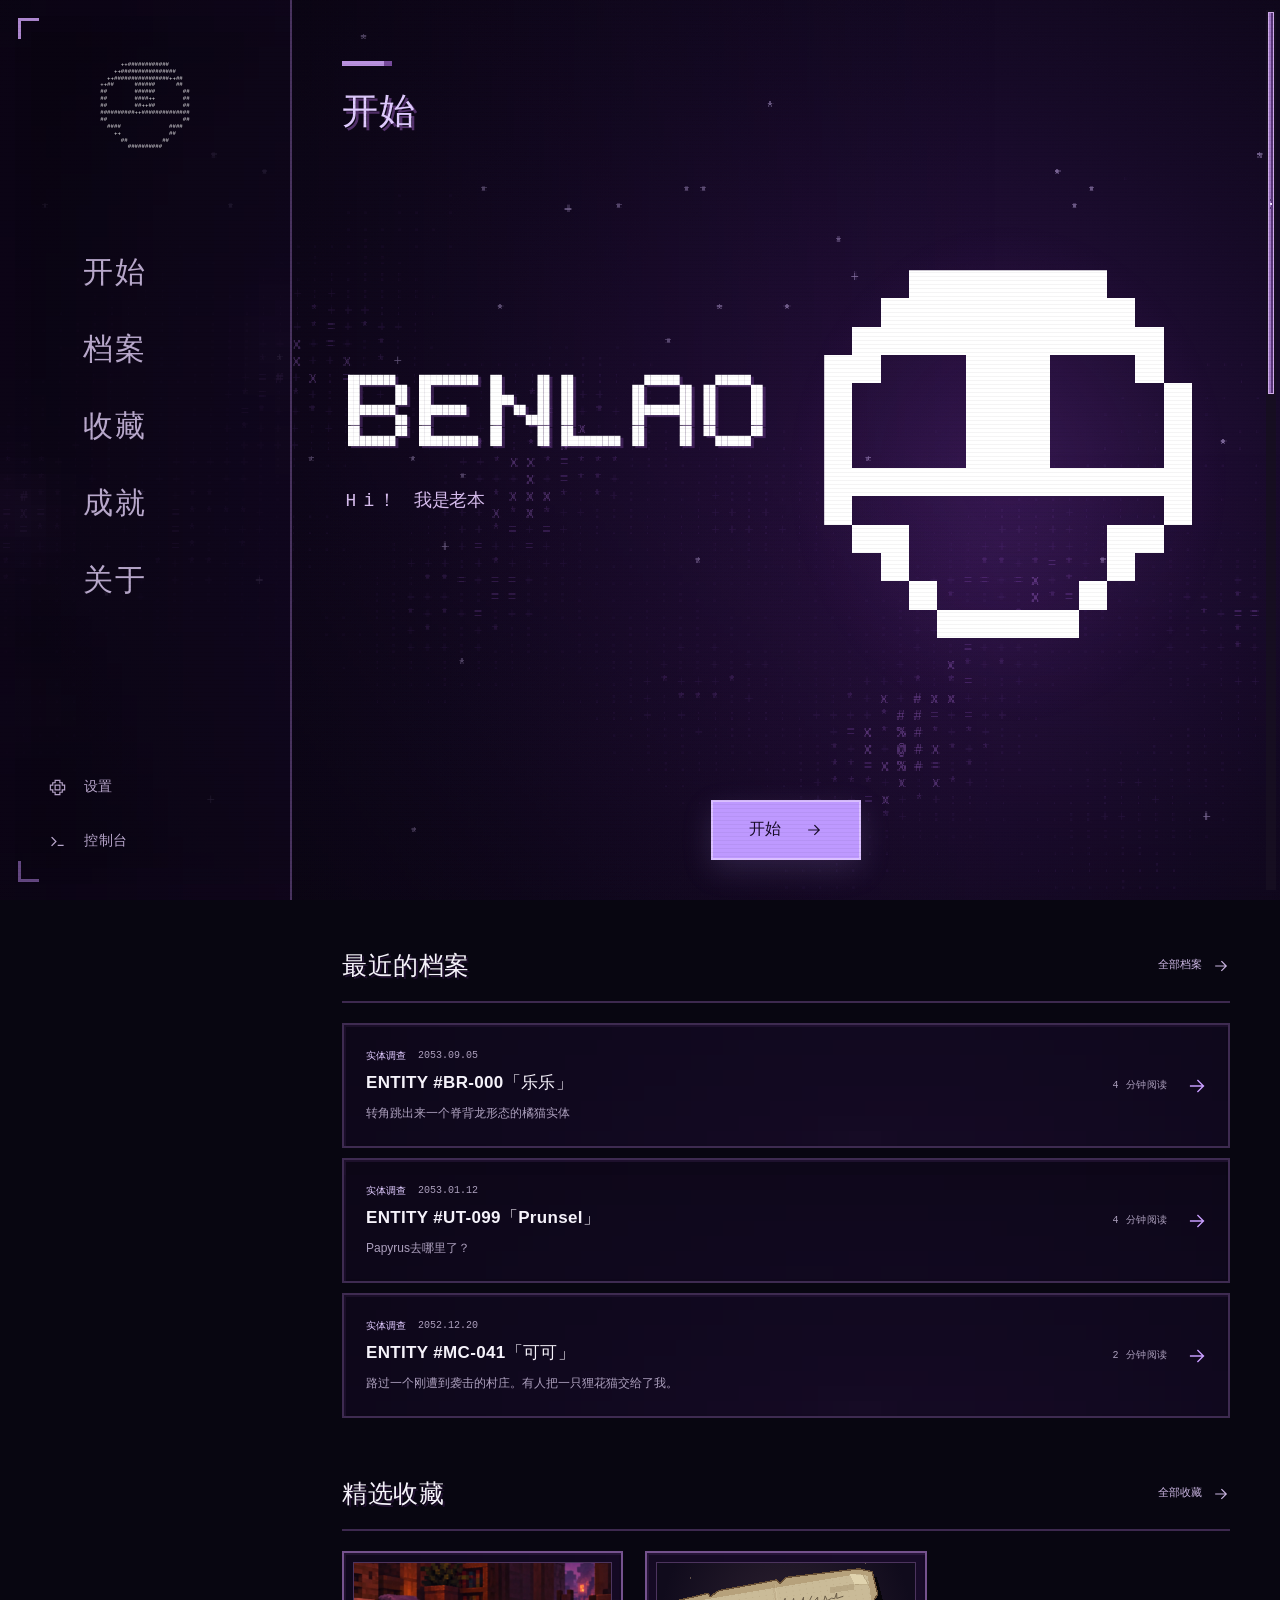
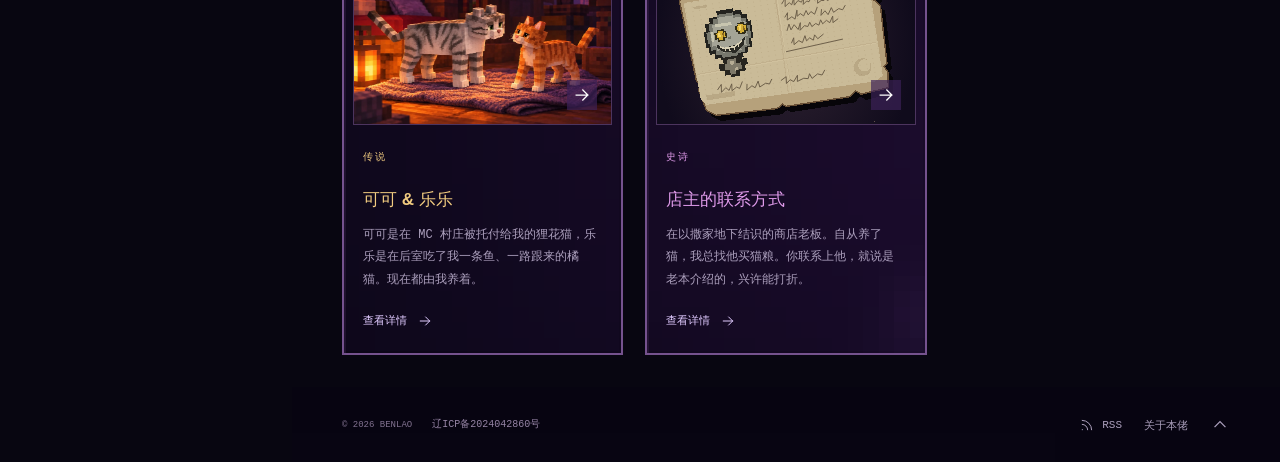
==== commit d9a4228a: "deploy: 发布云端档案、客户端统计与加载交互更新" ====
--- a/index.html
+++ b/index.html
@@ -3,6 +3,7 @@
 
       const root = document.documentElement;
       root.dataset.js = 'true';
+      root.dataset.initialLoad ||= 'loading';
       try {
         const choice = localStorage.getItem('benlao-motion');
         root.dataset.motion = choice === 'reduced' || (!choice && matchMedia('(prefers-reduced-motion: reduce)').matches) ? 'reduced' : 'full';
@@ -12,7 +13,20 @@
       } catch { root.dataset.motion = matchMedia('(prefers-reduced-motion: reduce)').matches ? 'reduced' : 'full'; }
       root.lang = root.dataset.language === 'en' ? 'en' : 'zh-CN';
       document.title = root.dataset.language === 'en' ? englishTitle : pageTitle;
-    })();</script><link rel="stylesheet" href="/_astro/BaseLayout.lANvFWMq.css"><link rel="stylesheet" href="/_astro/ScrambleText.Ccptlcg6.css"><link rel="stylesheet" href="/_astro/index.R8MTUXQY.css"></head><body id="top" data-title-zh="本佬 BENLAO" data-title-en="BENLAO" data-blog-api="https://benlao-blog-api.benlao696.workers.dev" data-turnstile-key="0x4AAAAAAFgZ0tyQg3iEKPgP"><div class="game-background" data-game-background data-background-state="static" aria-hidden="true"><svg class="nebula-fallback" viewBox="0 0 1024 640" preserveAspectRatio="xMidYMid slice"><defs><radialGradient id="nebula-ink" gradientUnits="userSpaceOnUse" cx="604.16" cy="345.6" r="665.6" fx="747.52" fy="403.2"><stop stop-color="#2d1246"></stop><stop offset=".5" stop-color="#160a27"></stop><stop offset="1" stop-color="#07040e"></stop></radialGradient></defs><path fill="url(#nebula-ink)" d="M0 0h1024v640H0z"></path><g font-family="Consolas,monospace" font-size="10" dominant-baseline="text-before-edge"><text x="972.3 312.5 13.0 13.2 601.4 205.8 949.8 241.9 805.9 398.0 542.0 554.0 830.0 86.0 218.0 458.0 494.0 818.0 649.9 661.7 409.4 565.4 613.4 529.0 252.8 336.8 923.5 275.3 347.3 671.3 383.0 815.0 154.8 1018.8 370.3 550.2 838.2 238.1 130.0 382.1 1006.7 203.7 911.9 348.2" y="12 24 48 60 72 108 108 120 120 132 132 132 132 144 144 144 144 144 168 192 216 216 216 240 252 252 312 324 324 324 336 336 348 348 384 396 396 408 420 468 516 564 576 588" fill="#dac0ff" opacity="0.625">***+***********+***+*****+********+**+**+++*</text><text x="853.9 338.0 374.0 302.0 314.0 338.0 374.0 302.0 314.0 326.0 338.0 362.0 181.9 265.9 277.9 289.9 349.9 373.9 133.9 181.9 193.9 205.9 253.9 301.9 109.7 157.7 241.7 277.7 349.7 121.6 205.6 229.6 253.6 361.6 97.4 169.4 349.4 361.4 97.2 1021.2 193.0 349.0 445.0 457.0 493.0 709.0 997.0 1009.0 72.8 96.8 384.8 396.8 408.8 432.8 456.8 516.8 912.8 924.8 936.8 1020.8 72.6 156.6 180.6 504.6 516.6 936.6 984.6 84.3 156.3 180.3 192.3 384.3 540.3 852.3 924.3 948.3 336.0 384.0 516.0 540.0 840.0 912.0 960.0 23.8 35.8 347.8 527.8 539.8 575.8 599.8 611.8 719.8 935.8 -0.5 323.5 359.5 587.5 839.5 935.5 299.3 551.3 647.3 791.3 803.3 863.3 911.3 923.3 155.0 263.0 515.0 623.0 647.0 803.0 827.0 875.0 887.0 947.0 250.8 358.8 514.8 646.8 658.8 754.8 922.8 994.8 286.6 358.6 514.6 526.6 646.6 898.6 994.6 286.4 490.4 658.4 718.4 730.4 946.4 958.4 982.4 298.3 478.3 646.3 670.3 718.3 922.3 934.3 994.3 310.2 574.2 682.2 898.2 298.1 538.1 574.1 586.1 598.1 622.1 634.1 682.1 874.1 886.1 262.0 562.0 610.0 670.0 694.0 850.0 874.0 1018.0 70.0 82.0 250.0 286.0 538.0 586.0 598.0 682.0 82.0 94.0 214.0 226.0 286.0 310.0 586.0 634.0 670.0 70.1 130.1 310.1 622.1 634.1 646.1 826.1 850.1 874.1 1018.1 70.1 106.1 118.1 298.1 802.1 838.1 70.2 82.2 106.2 322.2 406.2 478.2 994.2 58.4 70.4 118.4 322.4 334.4 454.4 874.4 46.5 70.5 82.5 94.5 130.5 478.5 778.5 874.5 82.7 94.7 502.7 886.7 10.9 94.9 118.9 490.9 586.9 826.9 850.9 958.9 23.2 47.2 107.2 503.2 515.2 599.2 803.2 815.2 827.2 863.2 59.4 95.4 539.4 539.7 551.7 563.7 755.7 791.7 815.7 923.7 755.9 803.9 744.2 804.2 720.4 780.4 804.4 696.7 792.7 852.7 648.9 660.9 864.9 601.1 649.1 661.1 805.1 817.1 841.1 853.1" y="120 132 132 144 144 144 144 156 156 156 156 156 168 168 168 168 168 168 180 180 180 180 180 180 192 192 192 192 192 204 204 204 204 204 216 216 216 216 228 228 240 240 240 240 240 240 240 240 252 252 252 252 252 252 252 252 252 252 252 252 264 264 264 264 264 264 264 276 276 276 276 276 276 276 276 276 288 288 288 288 288 288 288 300 300 300 300 300 300 300 300 300 300 312 312 312 312 312 312 324 324 324 324 324 324 324 324 336 336 336 336 336 336 336 336 336 336 348 348 348 348 348 348 348 348 360 360 360 360 360 360 360 372 372 372 372 372 372 372 372 384 384 384 384 384 384 384 384 396 396 396 396 408 408 408 408 408 408 408 408 408 408 420 420 420 420 420 420 420 420 432 432 432 432 432 432 432 432 444 444 444 444 444 444 444 444 444 456 456 456 456 456 456 456 456 456 456 468 468 468 468 468 468 480 480 480 480 480 480 480 492 492 492 492 492 492 492 504 504 504 504 504 504 504 504 516 516 516 516 528 528 528 528 528 528 528 528 540 540 540 540 540 540 540 540 540 540 552 552 552 564 564 564 564 564 564 564 576 576 588 588 600 600 600 612 612 612 624 624 624 636 636 636 636 636 636 636" fill="#4e2b75" opacity="0.1875">.....................................................................................................................................................................................................................................................................................</text><text x="350.0 350.0 301.9 313.9 325.9 145.9 265.9 277.9 313.9 325.9 337.9 133.7 145.7 169.7 181.7 253.7 265.7 289.7 301.7 313.7 325.7 337.7 133.6 145.6 157.6 169.6 181.6 193.6 217.6 241.6 301.6 325.6 337.6 349.6 121.4 181.4 193.4 205.4 229.4 241.4 253.4 265.4 325.4 85.2 109.2 145.2 157.2 181.2 193.2 205.2 217.2 253.2 349.2 97.0 109.0 121.0 133.0 145.0 157.0 169.0 181.0 205.0 229.0 313.0 361.0 1021.0 108.8 120.8 132.8 144.8 156.8 168.8 180.8 192.8 204.8 228.8 348.8 372.8 420.8 444.8 468.8 480.8 504.8 984.8 996.8 1008.8 84.6 96.6 144.6 168.6 192.6 204.6 348.6 360.6 372.6 384.6 396.6 408.6 420.6 468.6 492.6 876.6 996.6 1008.6 72.3 96.3 120.3 132.3 144.3 168.3 204.3 336.3 348.3 372.3 396.3 492.3 504.3 516.3 528.3 888.3 912.3 972.3 984.3 996.3 48.0 60.0 72.0 108.0 120.0 132.0 144.0 156.0 168.0 180.0 192.0 204.0 216.0 324.0 348.0 360.0 372.0 396.0 408.0 504.0 864.0 876.0 900.0 972.0 984.0 47.8 83.8 95.8 119.8 131.8 143.8 155.8 167.8 179.8 191.8 203.8 311.8 323.8 335.8 359.8 371.8 383.8 491.8 851.8 863.8 875.8 887.8 947.8 959.8 971.8 1019.8 23.5 35.5 59.5 83.5 119.5 143.5 155.5 167.5 179.5 203.5 275.5 287.5 299.5 371.5 383.5 527.5 539.5 551.5 575.5 599.5 611.5 623.5 863.5 875.5 959.5 971.5 983.5 -0.7 11.3 23.3 155.3 239.3 251.3 263.3 287.3 371.3 503.3 515.3 527.3 539.3 563.3 575.3 587.3 599.3 611.3 623.3 827.3 839.3 851.3 875.3 887.3 947.3 959.3 971.3 983.3 995.3 11.0 131.0 143.0 191.0 203.0 239.0 251.0 371.0 503.0 527.0 539.0 551.0 575.0 611.0 635.0 779.0 791.0 839.0 851.0 863.0 959.0 971.0 983.0 1007.0 130.8 214.8 226.8 370.8 502.8 526.8 538.8 586.8 598.8 610.8 634.8 778.8 790.8 802.8 826.8 838.8 850.8 862.8 946.8 958.8 970.8 982.8 1006.8 130.6 142.6 166.6 250.6 262.6 274.6 490.6 502.6 538.6 610.6 622.6 634.6 742.6 754.6 778.6 790.6 802.6 826.6 838.6 850.6 862.6 874.6 958.6 970.6 1006.6 1018.6 -1.6 106.4 154.4 202.4 250.4 262.4 274.4 346.4 358.4 370.4 466.4 502.4 514.4 526.4 622.4 634.4 646.4 670.4 742.4 754.4 826.4 850.4 862.4 874.4 898.4 922.4 934.4 970.4 1018.4 -1.7 94.3 118.3 142.3 250.3 262.3 274.3 286.3 334.3 346.3 358.3 454.3 502.3 514.3 526.3 538.3 550.3 574.3 586.3 598.3 610.3 622.3 634.3 658.3 730.3 742.3 838.3 850.3 874.3 886.3 898.3 910.3 946.3 958.3 970.3 1006.3 1018.3 106.2 118.2 130.2 154.2 238.2 250.2 262.2 274.2 334.2 466.2 478.2 490.2 502.2 514.2 526.2 538.2 562.2 586.2 598.2 610.2 622.2 634.2 646.2 658.2 706.2 718.2 730.2 742.2 862.2 874.2 886.2 910.2 922.2 958.2 970.2 1006.2 1018.2 82.1 94.1 106.1 118.1 226.1 250.1 322.1 334.1 442.1 454.1 466.1 478.1 490.1 502.1 514.1 526.1 550.1 562.1 610.1 646.1 694.1 706.1 838.1 850.1 862.1 922.1 970.1 982.1 994.1 1018.1 58.0 70.0 82.0 94.0 106.0 118.0 142.0 166.0 190.0 202.0 226.0 238.0 250.0 322.0 430.0 442.0 454.0 466.0 490.0 514.0 526.0 538.0 550.0 634.0 682.0 706.0 838.0 862.0 886.0 1006.0 106.0 118.0 130.0 142.0 154.0 166.0 178.0 190.0 214.0 226.0 238.0 298.0 322.0 334.0 442.0 454.0 466.0 478.0 490.0 502.0 514.0 526.0 550.0 574.0 622.0 634.0 646.0 658.0 694.0 706.0 718.0 826.0 838.0 850.0 862.0 874.0 898.0 46.0 58.0 70.0 118.0 130.0 142.0 166.0 178.0 298.0 322.0 382.0 418.0 442.0 466.0 478.0 490.0 514.0 538.0 562.0 574.0 622.0 658.0 682.0 694.0 802.0 814.0 838.0 850.0 862.0 874.0 922.0 970.0 994.0 1006.0 1018.0 46.1 58.1 94.1 106.1 322.1 406.1 418.1 430.1 442.1 454.1 466.1 478.1 490.1 514.1 550.1 574.1 586.1 598.1 610.1 658.1 670.1 682.1 694.1 790.1 802.1 814.1 838.1 862.1 898.1 982.1 1006.1 34.1 46.1 322.1 334.1 358.1 370.1 394.1 406.1 418.1 430.1 442.1 454.1 466.1 478.1 502.1 514.1 550.1 610.1 622.1 634.1 646.1 658.1 670.1 814.1 826.1 850.1 874.1 886.1 898.1 922.1 934.1 958.1 982.1 994.1 1006.1 34.2 46.2 58.2 94.2 334.2 346.2 358.2 370.2 382.2 394.2 418.2 454.2 490.2 502.2 586.2 598.2 610.2 622.2 634.2 646.2 754.2 790.2 802.2 886.2 910.2 958.2 970.2 982.2 22.4 34.4 82.4 94.4 106.4 358.4 370.4 466.4 478.4 502.4 526.4 574.4 598.4 622.4 634.4 790.4 886.4 910.4 922.4 946.4 958.4 970.4 994.4 22.5 34.5 106.5 490.5 502.5 586.5 610.5 622.5 790.5 922.5 934.5 946.5 958.5 10.7 34.7 70.7 106.7 118.7 490.7 514.7 562.7 586.7 598.7 610.7 622.7 634.7 766.7 778.7 790.7 898.7 910.7 922.7 934.7 946.7 958.7 34.9 58.9 70.9 82.9 514.9 526.9 538.9 550.9 562.9 574.9 598.9 610.9 622.9 634.9 778.9 862.9 874.9 886.9 898.9 910.9 922.9 934.9 -0.8 527.2 539.2 551.2 563.2 575.2 587.2 611.2 635.2 755.2 767.2 779.2 839.2 851.2 875.2 887.2 899.2 911.2 923.2 935.2 527.4 599.4 611.4 767.4 779.4 803.4 815.4 827.4 839.4 875.4 899.4 923.4 611.7 623.7 647.7 731.7 743.7 767.7 803.7 827.7 887.7 899.7 911.7 659.9 707.9 731.9 743.9 767.9 791.9 815.9 875.9 899.9 923.9 624.2 636.2 660.2 672.2 696.2 708.2 720.2 732.2 792.2 852.2 876.2 900.2 912.2 612.4 624.4 636.4 648.4 660.4 672.4 684.4 816.4 840.4 876.4 888.4 900.4 612.7 624.7 636.7 648.7 660.7 684.7 804.7 816.7 828.7 840.7 864.7 876.7 888.7 612.9 624.9 636.9 804.9 816.9 828.9 840.9 852.9 876.9 888.9 637.1" y="144 156 168 168 168 180 180 180 180 180 180 192 192 192 192 192 192 192 192 192 192 192 204 204 204 204 204 204 204 204 204 204 204 204 216 216 216 216 216 216 216 216 216 228 228 228 228 228 228 228 228 228 228 240 240 240 240 240 240 240 240 240 240 240 240 240 252 252 252 252 252 252 252 252 252 252 252 252 252 252 252 252 252 252 252 252 264 264 264 264 264 264 264 264 264 264 264 264 264 264 264 264 264 264 276 276 276 276 276 276 276 276 276 276 276 276 276 276 276 276 276 276 276 276 288 288 288 288 288 288 288 288 288 288 288 288 288 288 288 288 288 288 288 288 288 288 288 288 288 300 300 300 300 300 300 300 300 300 300 300 300 300 300 300 300 300 300 300 300 300 300 300 300 300 300 312 312 312 312 312 312 312 312 312 312 312 312 312 312 312 312 312 312 312 312 312 312 312 312 312 312 312 324 324 324 324 324 324 324 324 324 324 324 324 324 324 324 324 324 324 324 324 324 324 324 324 324 324 324 324 324 336 336 336 336 336 336 336 336 336 336 336 336 336 336 336 336 336 336 336 336 336 336 336 336 348 348 348 348 348 348 348 348 348 348 348 348 348 348 348 348 348 348 348 348 348 348 348 360 360 360 360 360 360 360 360 360 360 360 360 360 360 360 360 360 360 360 360 360 360 360 360 360 360 372 372 372 372 372 372 372 372 372 372 372 372 372 372 372 372 372 372 372 372 372 372 372 372 372 372 372 372 372 384 384 384 384 384 384 384 384 384 384 384 384 384 384 384 384 384 384 384 384 384 384 384 384 384 384 384 384 384 384 384 384 384 384 384 384 384 396 396 396 396 396 396 396 396 396 396 396 396 396 396 396 396 396 396 396 396 396 396 396 396 396 396 396 396 396 396 396 396 396 396 396 396 396 408 408 408 408 408 408 408 408 408 408 408 408 408 408 408 408 408 408 408 408 408 408 408 408 408 408 408 408 408 408 420 420 420 420 420 420 420 420 420 420 420 420 420 420 420 420 420 420 420 420 420 420 420 420 420 420 420 420 420 420 432 432 432 432 432 432 432 432 432 432 432 432 432 432 432 432 432 432 432 432 432 432 432 432 432 432 432 432 432 432 432 432 432 432 432 432 432 444 444 444 444 444 444 444 444 444 444 444 444 444 444 444 444 444 444 444 444 444 444 444 444 444 444 444 444 444 444 444 444 444 444 444 456 456 456 456 456 456 456 456 456 456 456 456 456 456 456 456 456 456 456 456 456 456 456 456 456 456 456 456 456 456 456 468 468 468 468 468 468 468 468 468 468 468 468 468 468 468 468 468 468 468 468 468 468 468 468 468 468 468 468 468 468 468 468 468 468 468 480 480 480 480 480 480 480 480 480 480 480 480 480 480 480 480 480 480 480 480 480 480 480 480 480 480 480 480 492 492 492 492 492 492 492 492 492 492 492 492 492 492 492 492 492 492 492 492 492 492 492 504 504 504 504 504 504 504 504 504 504 504 504 504 516 516 516 516 516 516 516 516 516 516 516 516 516 516 516 516 516 516 516 516 516 516 528 528 528 528 528 528 528 528 528 528 528 528 528 528 528 528 528 528 528 528 528 528 540 540 540 540 540 540 540 540 540 540 540 540 540 540 540 540 540 540 540 540 552 552 552 552 552 552 552 552 552 552 552 552 564 564 564 564 564 564 564 564 564 564 564 576 576 576 576 576 576 576 576 576 576 588 588 588 588 588 588 588 588 588 588 588 588 588 600 600 600 600 600 600 600 600 600 600 600 600 612 612 612 612 612 612 612 612 612 612 612 612 612 624 624 624 624 624 624 624 624 624 624 636" fill="#4e2b75" opacity="0.25">...:...:::...:...:.:::..::.:..::::.::..::::.::...:.::..:::...:::..::::::..:::..:::......:.:::....::::..:...::.....:.::.....:..:::::...:::.:....:....::..::.:::.:.:..:::......::.:::::..:::::.::........:....:::::..:::.::..........::.:::::::::....::......::::.:.::..::.:.::.:::..::.:.:...::.....::.::.:......:.::.:..:::::.::....:::......:::..:..:..:..::..::.::.::::.....:...::::.:..::....:.::..:.:...:::.::::::..::.:.:.:::..........::...::.:.........::..::::...::...:..::.:::::.:....::..:...:.:.....:::::...:::........::....::.:..:::...:.:::......:.::..:::.:...:...::.....:.:::..::::.....:::.::.:.....:.:::.:........:.....::::.:::..:.::::........:::..:..:.:...:..:.::..::.::.....:::.::.:..::.:......:.:.:::.:::.:.::..::.::...::...:..:.:....:...::::..::::...:..:::...::..::...:...:::........:.......:....:..:........:...</text><text x="265.6 277.6 313.6 133.4 145.4 157.4 289.4 301.4 313.4 337.4 121.2 133.2 169.2 229.2 241.2 301.2 337.2 217.0 241.0 253.0 337.0 216.8 312.8 108.6 120.6 132.6 216.6 288.6 312.6 336.6 432.6 444.6 456.6 480.6 1020.6 108.3 252.3 288.3 300.3 312.3 408.3 420.3 444.3 456.3 1008.3 1020.3 84.0 96.0 252.0 288.0 300.0 312.0 432.0 996.0 59.8 71.8 107.8 239.8 251.8 275.8 299.8 395.8 419.8 431.8 479.8 503.8 515.8 983.8 1007.8 47.5 95.5 131.5 191.5 215.5 239.5 251.5 263.5 407.5 419.5 467.5 503.5 515.5 35.3 71.3 107.3 119.3 131.3 167.3 179.3 191.3 215.3 383.3 1019.3 -1.0 23.0 47.0 59.0 95.0 107.0 119.0 167.0 179.0 215.0 227.0 407.0 563.0 587.0 599.0 995.0 1019.0 -1.2 58.8 106.8 118.8 142.8 166.8 238.8 382.8 394.8 466.8 550.8 562.8 574.8 622.8 814.8 -1.4 94.6 118.6 154.6 238.6 370.6 382.6 394.6 454.6 466.6 478.6 550.6 586.6 598.6 766.6 814.6 118.4 130.4 142.4 166.4 226.4 238.4 382.4 430.4 454.4 478.4 538.4 550.4 562.4 586.4 598.4 610.4 766.4 778.4 790.4 802.4 838.4 70.3 106.3 130.3 154.3 166.3 202.3 214.3 238.3 382.3 406.3 418.3 466.3 562.3 778.3 790.3 814.3 826.3 -1.8 94.2 178.2 358.2 382.2 430.2 442.2 454.2 778.2 826.2 850.2 934.2 946.2 982.2 994.2 34.1 70.1 130.1 142.1 166.1 190.1 214.1 346.1 430.1 718.1 766.1 802.1 826.1 898.1 910.1 934.1 946.1 958.1 1006.1 10.0 154.0 178.0 214.0 334.0 346.0 358.0 382.0 394.0 718.0 742.0 754.0 778.0 898.0 910.0 922.0 970.0 982.0 994.0 -2.0 34.0 46.0 58.0 358.0 382.0 406.0 430.0 730.0 802.0 814.0 886.0 922.0 970.0 994.0 1006.0 1018.0 22.0 34.0 334.0 370.0 430.0 502.0 526.0 550.0 706.0 790.0 826.0 886.0 898.0 946.0 958.0 982.0 34.1 334.1 346.1 358.1 382.1 502.1 526.1 562.1 706.1 718.1 730.1 766.1 778.1 886.1 910.1 922.1 946.1 994.1 -1.9 10.1 22.1 346.1 490.1 526.1 538.1 574.1 586.1 598.1 682.1 706.1 718.1 790.1 910.1 946.1 -1.8 22.2 562.2 658.2 682.2 694.2 718.2 766.2 778.2 898.2 922.2 -1.6 490.4 514.4 610.4 646.4 670.4 766.4 778.4 934.4 10.5 526.5 538.5 550.5 562.5 574.5 598.5 634.5 646.5 670.5 766.5 526.7 538.7 550.7 574.7 646.7 730.7 -1.1 658.9 766.9 623.2 731.2 623.4 683.4 707.4 755.4 851.4 863.4 887.4 911.4 659.7 695.7 719.7 839.7 851.7 863.7 875.7 623.9 635.9 647.9 671.9 719.9 827.9 839.9 863.9 887.9 648.2 684.2 816.2 828.2 840.2 864.2 888.2 828.4 852.4 864.4" y="204 204 204 216 216 216 216 216 216 216 228 228 228 228 228 228 228 240 240 240 240 252 252 264 264 264 264 264 264 264 264 264 264 264 264 276 276 276 276 276 276 276 276 276 276 276 288 288 288 288 288 288 288 288 300 300 300 300 300 300 300 300 300 300 300 300 300 300 300 312 312 312 312 312 312 312 312 312 312 312 312 312 324 324 324 324 324 324 324 324 324 324 324 336 336 336 336 336 336 336 336 336 336 336 336 336 336 336 336 336 348 348 348 348 348 348 348 348 348 348 348 348 348 348 348 360 360 360 360 360 360 360 360 360 360 360 360 360 360 360 360 372 372 372 372 372 372 372 372 372 372 372 372 372 372 372 372 372 372 372 372 372 384 384 384 384 384 384 384 384 384 384 384 384 384 384 384 384 384 396 396 396 396 396 396 396 396 396 396 396 396 396 396 396 408 408 408 408 408 408 408 408 408 408 408 408 408 408 408 408 408 408 408 420 420 420 420 420 420 420 420 420 420 420 420 420 420 420 420 420 420 420 432 432 432 432 432 432 432 432 432 432 432 432 432 432 432 432 432 444 444 444 444 444 444 444 444 444 444 444 444 444 444 444 444 456 456 456 456 456 456 456 456 456 456 456 456 456 456 456 456 456 456 468 468 468 468 468 468 468 468 468 468 468 468 468 468 468 468 480 480 480 480 480 480 480 480 480 480 480 492 492 492 492 492 492 492 492 492 504 504 504 504 504 504 504 504 504 504 504 516 516 516 516 516 516 528 528 528 540 540 552 552 552 552 552 552 552 552 564 564 564 564 564 564 564 576 576 576 576 576 576 576 576 576 588 588 588 588 588 588 588 600 600 600" fill="#4e2b75" opacity="0.3125">+:::::+++::::::++:++:::::::::::++:+::::::+::+:::++:++::+:++::+:::+::++::::++++:+:::+::::++++::+++::++++++::::::++::::++::+:::+:::++++++:::+:+::+:+++++:::++:+++:+:::++::::+++::::+:+:++::++++:::::++::::::++++:::+:+::+:::++::::::++::::+:+:++:+::::++:::::::::::++:+::::::++:::++::++++++:+:+::+::++:::++:::+:++::+::::+::++::::+::::++++::+:++:+::::+::++::+++:::+:+::::+::::::::::::</text><text x="289.6 265.2 325.2 277.0 301.0 276.8 288.8 228.6 264.6 324.6 216.3 276.3 324.3 468.3 480.3 264.0 468.0 492.0 1008.0 215.8 263.8 287.8 995.8 71.5 107.5 227.5 491.5 995.5 1019.5 95.3 203.3 227.3 395.3 1007.3 395.0 419.0 443.0 491.0 178.8 490.8 46.6 106.6 562.6 574.6 214.4 394.4 574.4 814.4 10.3 82.3 442.3 754.3 766.3 802.3 70.2 82.2 142.2 214.2 226.2 346.2 370.2 394.2 418.2 -1.9 154.1 178.1 202.1 394.1 730.1 370.0 766.0 826.0 946.0 958.0 22.0 418.0 982.0 10.0 346.0 394.0 718.0 730.0 742.0 910.0 370.1 394.1 538.1 754.1 970.1 562.1 694.1 754.1 778.1 970.1 514.2 538.2 550.2 670.2 934.2 946.2 586.4 694.4 742.4 754.4 -1.5 514.5 658.5 730.5 754.5 -1.3 754.7 682.9 742.9 635.4 743.4 635.7 695.9 851.9" y="204 228 228 240 240 252 252 264 264 264 276 276 276 276 276 288 288 288 288 300 300 300 300 312 312 312 312 312 312 324 324 324 324 324 336 336 336 336 348 348 360 360 360 360 372 372 372 372 384 384 384 384 384 384 396 396 396 396 396 396 396 396 396 408 408 408 408 408 408 420 420 420 420 420 432 432 432 444 444 444 444 444 444 444 456 456 456 456 456 468 468 468 468 468 480 480 480 480 480 480 492 492 492 492 504 504 504 504 504 516 516 528 528 552 552 564 576 576" fill="#4e2b75" opacity="0.375">++++++++++++++++++++++++++++++++++++++++++++++++++++++++++++++++++++++++++++++++++++++++++++++++++++++++++++++++++++++</text><text x="277.4 277.2 313.2 240.8 228.3 228.0 420.0 480.0 1020.0 227.8 407.8 455.8 431.5 1007.5 467.3 35.0 71.0 467.0 479.0 22.8 454.8 22.6 58.6 178.6 190.6 214.6 442.6 10.4 82.4 178.4 22.3 190.3 430.3 166.2 754.2 814.2 10.1 22.1 46.1 358.1 370.1 418.1 742.1 754.1 22.0 34.0 418.0 802.0 814.0 10.0 370.0 778.0 910.0 934.0 754.0 766.0 778.0 22.1 742.1 934.1 958.1 10.2 574.2 706.2 730.2 538.4 550.4 562.4 682.5 742.5 682.7 718.7 646.9 730.9 659.2 671.2 647.4 659.4 707.7 683.9" y="216 228 228 252 276 288 288 288 288 300 300 300 312 312 324 336 336 336 336 348 348 360 360 360 360 360 360 372 372 372 384 384 384 396 396 396 408 408 408 408 408 408 408 408 420 420 420 420 420 432 432 432 432 432 444 444 444 456 456 456 456 480 480 480 480 492 492 492 504 504 516 516 528 528 540 540 552 552 564 576" fill="#824ab4" opacity="0.4375">*****=*********=***=**==*****=**=***=*=**===**=*=****===**=*==*******=*****=****</text><text x="289.2 289.0 240.6 300.6 240.3 444.0 443.5 479.5 455.3 455.0 34.6 82.6 70.4 418.4 442.4 34.3 58.3 178.3 394.3 10.2 802.2 382.1 406.1 778.1 -2.0 406.0 394.0 766.0 790.0 946.0 958.0 -1.9 10.1 742.2 718.5 658.7 719.2 671.7" y="228 240 264 264 276 288 312 312 324 336 360 360 372 372 372 384 384 384 384 396 396 408 408 408 420 420 432 432 432 432 432 456 456 480 504 516 540 564" fill="#824ab4" opacity="0.5">======================================</text><text x="265.0 264.8 276.6 467.8 419.3 431.0 418.8 430.8 442.8 70.6 430.6 22.4 46.3 22.2 790.1 742.0 -2.0 682.4 706.4 718.4 670.7 670.9 718.9 683.2 695.4 719.4 683.7" y="240 252 264 300 324 336 348 348 348 360 360 372 384 396 408 432 444 492 492 492 516 528 528 540 552 552 564" fill="#ac6edd" opacity="0.5625">xxxxxxxxxxxx#xxxxx#xxxxxxxx</text><text x="325.0 324.8 264.3 432.3 240.0 276.0 456.0 443.8 395.5 47.3 59.3 83.3 407.3 443.3 479.3 491.3 83.0 10.8 82.8 94.8 190.8 202.8 406.8 478.8 10.6 202.6 226.6 418.6 34.4 58.4 94.4 190.4 406.4 226.3 34.2 46.2 58.2 190.2 202.2 406.2 766.2 790.2 58.1 814.1 46.0 730.0 934.0 346.0 358.0 406.0 934.0 742.1 766.1 526.2 10.4 658.4 742.7 754.9 647.2 743.2 671.4 731.4" y="240 252 276 276 288 288 288 300 312 324 324 324 324 324 324 324 336 348 348 348 348 348 348 348 360 360 360 360 372 372 372 372 372 384 396 396 396 396 396 396 396 396 408 408 420 420 420 432 444 444 444 468 468 480 492 492 516 528 540 540 552 552" fill="#824ab4" opacity="0.375">**************************************************************</text><text x="300.8 431.3 34.8 406.6 46.4 790.0 754.0 730.1 730.4" y="252 324 348 360 372 420 432 468 492" fill="#ac6edd" opacity="0.5">xxxxxxxxx</text><text x="252.6 455.5 46.8 70.8 694.5 706.5 706.7 706.9 707.2" y="264 312 348 348 504 504 516 528 540" fill="#ac6edd" opacity="0.625">#########</text><text x="694.7 694.9 695.2" y="516 528 540" fill="#ac6edd" opacity="0.6875">%@%</text></g></svg><canvas data-nebula-canvas></canvas><div class="site-glitch-overlay" data-glitch-background data-glitch-state="disabled" data-glitch-active="false" aria-hidden="true"><canvas class="site-glitch-canvas" data-glitch-canvas></canvas></div><script type="module" src="/_astro/GlitchBackground.astro_astro_type_script_index_0_lang.BjmXhtmI.js"></script></div><script type="module" src="/_astro/GameBackground.astro_astro_type_script_index_0_lang.DSV1nsU2.js"></script><a class="skip-link" href="#main"><span data-ui-text><span data-language-text="zh">跳到主要内容</span><span data-language-text="en" lang="en">Skip to content</span></span></a><header class="site-header" data-game-menu data-menu-phase="idle"><div class="header-inner"><div class="menu-brand-row"><button type="button" class="brand mask-pet" aria-label="戳一下面具" data-i18n-label="mask.pet" data-mask-pet data-mood="calm" data-anger="0"><span class="ascii-mask-mark brand-ascii" style="--ascii-mask-size:124px" data-ascii-mask data-ascii-mask-state="static" aria-hidden="true"><svg class="ascii-mask-svg" data-ascii-mask-frame viewBox="0 0 216 216" preserveAspectRatio="xMidYMid meet" aria-hidden="true" focusable="false"><text xml:space="preserve" fill="currentColor" font-family="Courier New, monospace" font-size="10"><tspan x="6" y="14">                                  </tspan><tspan x="6" y="26">                                  </tspan><tspan x="6" y="38">          ############++          </tspan><tspan x="6" y="50">        ############++####        </tspan><tspan x="6" y="62">      ############++########      </tspan><tspan x="6" y="74">    ####      ##++##      ##      </tspan><tspan x="6" y="86">    ##        ++####        ##    </tspan><tspan x="6" y="98">    ##        ######        ##    </tspan><tspan x="6" y="110">    ##        ######        ++    </tspan><tspan x="6" y="122">    ####++################++##    </tspan><tspan x="6" y="134">    ##                      ##    </tspan><tspan x="6" y="146">      ####              ####      </tspan><tspan x="6" y="158">        ##              ##        </tspan><tspan x="6" y="170">          ##          ##          </tspan><tspan x="6" y="182">            ####++####            </tspan><tspan x="6" y="194">                                  </tspan><tspan x="6" y="206">                                  </tspan></text></svg></span></button><div class="mobile-actions"><button type="button" class="icon-button settings-trigger mobile-settings" aria-label="打开设置" data-i18n-label="settings.open" aria-controls="settings-dialog"><svg width="20" height="20" viewBox="0 0 24 24" fill="none" stroke="currentColor" stroke-width="1.5" stroke-linecap="square" stroke-linejoin="miter" aria-hidden="true"><path d="M9 3h6v3h3v3h3v6h-3v3h-3v3H9v-3H6v-3H3V9h3V6h3zM9 9h6v6H9z"></path></svg></button><button type="button" class="icon-button mobile-menu-toggle" aria-label="展开导航" data-i18n-label="nav.open" aria-controls="menu-panel" aria-expanded="false"><svg width="20" height="20" viewBox="0 0 24 24" fill="none" stroke="currentColor" stroke-width="1.5" stroke-linecap="square" stroke-linejoin="miter" aria-hidden="true"><path d="M4 7h16M4 12h16M4 17h16"></path></svg></button></div></div><div id="menu-panel" class="menu-panel"><nav id="main-nav" class="main-nav" aria-label="主导航" data-i18n-label="nav.main"><a href="/" aria-label="开始" data-i18n-label="nav.home" data-menu-item aria-current="page"><span class="menu-selector" aria-hidden="true">▶</span><span class="menu-label"><span data-ui-text><span data-language-text="zh">开始</span><span data-language-text="en" lang="en">START</span></span></span></a><a href="/posts/" aria-label="档案" data-i18n-label="nav.posts" data-menu-item><span class="menu-selector" aria-hidden="true">▶</span><span class="menu-label"><span data-ui-text><span data-language-text="zh">档案</span><span data-language-text="en" lang="en">ARCHIVE</span></span></span></a><a href="/works/" aria-label="收藏" data-i18n-label="nav.works" data-menu-item><span class="menu-selector" aria-hidden="true">▶</span><span class="menu-label"><span data-ui-text><span data-language-text="zh">收藏</span><span data-language-text="en" lang="en">COLLECTION</span></span></span></a><a href="/achievements/" aria-label="成就" data-i18n-label="nav.achievements" data-menu-item><span class="menu-selector" aria-hidden="true">▶</span><span class="menu-label"><span data-ui-text><span data-language-text="zh">成就</span><span data-language-text="en" lang="en">ACHIEVEMENTS</span></span></span></a><a href="/about/" aria-label="关于" data-i18n-label="nav.about" data-menu-item><span class="menu-selector" aria-hidden="true">▶</span><span class="menu-label"><span data-ui-text><span data-language-text="zh">关于</span><span data-language-text="en" lang="en">ABOUT</span></span></span></a></nav><div class="menu-bottom"><button type="button" class="settings-trigger menu-utility" aria-label="打开设置" data-i18n-label="settings.open" aria-controls="settings-dialog"><svg width="19" height="19" viewBox="0 0 24 24" fill="none" stroke="currentColor" stroke-width="1.5" stroke-linecap="square" stroke-linejoin="miter" aria-hidden="true"><path d="M9 3h6v3h3v3h3v6h-3v3h-3v3H9v-3H6v-3H3V9h3V6h3zM9 9h6v6H9z"></path></svg><span data-ui-text><span data-language-text="zh">设置</span><span data-language-text="en" lang="en">SETTINGS</span></span></button><button type="button" class="terminal-trigger menu-utility" aria-controls="terminal-dialog" aria-label="打开导航控制台" data-i18n-label="terminal.open"><svg width="19" height="19" viewBox="0 0 24 24" fill="none" stroke="currentColor" stroke-width="1.5" stroke-linecap="square" stroke-linejoin="miter" aria-hidden="true"><path d="m5 7 5 5-5 5m8 0h6"></path></svg><span data-ui-text><span data-language-text="zh">控制台</span><span data-language-text="en" lang="en">CONSOLE</span></span></button></div></div></div></header><button type="button" class="menu-scrim" aria-label="关闭导航" data-i18n-label="nav.dismiss" tabindex="-1" hidden></button><div class="game-screen" data-game-screen data-screen-phase="idle"><main id="main" tabindex="-1" data-page-path="/"><div class="home-intro"><div class="page-heading home-heading container"><h1><span data-ui-text><span data-language-text="zh">开始</span><span data-language-text="en" lang="en">START</span></span></h1></div><div class="hero-stage"><section class="hero container"><div class="hero-copy"><h2 class="hero-title ascii-name" aria-label="BENLAO" data-no-text-decode="true"><span class="sr-only">BENLAO</span><svg class="ascii-title-poster" viewBox="0 0 216 45" shape-rendering="crispEdges" aria-hidden="true"><path d="M3 5h3v5h-3ZM6 5h3v5h-3ZM9 5h3v5h-3ZM12 5h3v5h-3ZM15 5h3v5h-3ZM18 5h3v5h-3ZM21 5h3v5h-3ZM24 5h3v5h-3ZM39 5h3v5h-3ZM42 5h3v5h-3ZM45 5h3v5h-3ZM48 5h3v5h-3ZM51 5h3v5h-3ZM54 5h3v5h-3ZM57 5h3v5h-3ZM60 5h3v5h-3ZM63 5h3v5h-3ZM66 5h3v5h-3ZM75 5h3v5h-3ZM78 5h3v5h-3ZM99 5h3v5h-3ZM102 5h3v5h-3ZM111 5h3v5h-3ZM114 5h3v5h-3ZM153 5h3v5h-3ZM156 5h3v5h-3ZM159 5h3v5h-3ZM162 5h3v5h-3ZM165 5h3v5h-3ZM168 5h3v5h-3ZM189 5h3v5h-3ZM192 5h3v5h-3ZM195 5h3v5h-3ZM198 5h3v5h-3ZM201 5h3v5h-3ZM204 5h3v5h-3ZM3 10h3v5h-3ZM6 10h3v5h-3ZM27 10h3v5h-3ZM30 10h3v5h-3ZM39 10h3v5h-3ZM42 10h3v5h-3ZM75 10h3v5h-3ZM78 10h3v5h-3ZM99 10h3v5h-3ZM102 10h3v5h-3ZM111 10h3v5h-3ZM114 10h3v5h-3ZM147 10h3v5h-3ZM150 10h3v5h-3ZM171 10h3v5h-3ZM174 10h3v5h-3ZM183 10h3v5h-3ZM186 10h3v5h-3ZM207 10h3v5h-3ZM210 10h3v5h-3ZM3 15h3v5h-3ZM6 15h3v5h-3ZM27 15h3v5h-3ZM30 15h3v5h-3ZM39 15h3v5h-3ZM42 15h3v5h-3ZM75 15h3v5h-3ZM78 15h3v5h-3ZM81 15h3v5h-3ZM84 15h3v5h-3ZM99 15h3v5h-3ZM102 15h3v5h-3ZM111 15h3v5h-3ZM114 15h3v5h-3ZM147 15h3v5h-3ZM150 15h3v5h-3ZM171 15h3v5h-3ZM174 15h3v5h-3ZM183 15h3v5h-3ZM186 15h3v5h-3ZM207 15h3v5h-3ZM210 15h3v5h-3ZM3 20h3v5h-3ZM6 20h3v5h-3ZM9 20h3v5h-3ZM12 20h3v5h-3ZM15 20h3v5h-3ZM18 20h3v5h-3ZM21 20h3v5h-3ZM24 20h3v5h-3ZM39 20h3v5h-3ZM42 20h3v5h-3ZM45 20h3v5h-3ZM48 20h3v5h-3ZM51 20h3v5h-3ZM54 20h3v5h-3ZM57 20h3v5h-3ZM60 20h3v5h-3ZM75 20h3v5h-3ZM78 20h3v5h-3ZM87 20h3v5h-3ZM90 20h3v5h-3ZM99 20h3v5h-3ZM102 20h3v5h-3ZM111 20h3v5h-3ZM114 20h3v5h-3ZM147 20h3v5h-3ZM150 20h3v5h-3ZM153 20h3v5h-3ZM156 20h3v5h-3ZM159 20h3v5h-3ZM162 20h3v5h-3ZM165 20h3v5h-3ZM168 20h3v5h-3ZM171 20h3v5h-3ZM174 20h3v5h-3ZM183 20h3v5h-3ZM186 20h3v5h-3ZM207 20h3v5h-3ZM210 20h3v5h-3ZM3 25h3v5h-3ZM6 25h3v5h-3ZM27 25h3v5h-3ZM30 25h3v5h-3ZM39 25h3v5h-3ZM42 25h3v5h-3ZM75 25h3v5h-3ZM78 25h3v5h-3ZM93 25h3v5h-3ZM96 25h3v5h-3ZM99 25h3v5h-3ZM102 25h3v5h-3ZM111 25h3v5h-3ZM114 25h3v5h-3ZM147 25h3v5h-3ZM150 25h3v5h-3ZM171 25h3v5h-3ZM174 25h3v5h-3ZM183 25h3v5h-3ZM186 25h3v5h-3ZM207 25h3v5h-3ZM210 25h3v5h-3ZM3 30h3v5h-3ZM6 30h3v5h-3ZM27 30h3v5h-3ZM30 30h3v5h-3ZM39 30h3v5h-3ZM42 30h3v5h-3ZM75 30h3v5h-3ZM78 30h3v5h-3ZM99 30h3v5h-3ZM102 30h3v5h-3ZM111 30h3v5h-3ZM114 30h3v5h-3ZM147 30h3v5h-3ZM150 30h3v5h-3ZM171 30h3v5h-3ZM174 30h3v5h-3ZM183 30h3v5h-3ZM186 30h3v5h-3ZM207 30h3v5h-3ZM210 30h3v5h-3ZM3 35h3v5h-3ZM6 35h3v5h-3ZM9 35h3v5h-3ZM12 35h3v5h-3ZM15 35h3v5h-3ZM18 35h3v5h-3ZM21 35h3v5h-3ZM24 35h3v5h-3ZM39 35h3v5h-3ZM42 35h3v5h-3ZM45 35h3v5h-3ZM48 35h3v5h-3ZM51 35h3v5h-3ZM54 35h3v5h-3ZM57 35h3v5h-3ZM60 35h3v5h-3ZM63 35h3v5h-3ZM66 35h3v5h-3ZM75 35h3v5h-3ZM78 35h3v5h-3ZM99 35h3v5h-3ZM102 35h3v5h-3ZM111 35h3v5h-3ZM114 35h3v5h-3ZM117 35h3v5h-3ZM120 35h3v5h-3ZM123 35h3v5h-3ZM126 35h3v5h-3ZM129 35h3v5h-3ZM132 35h3v5h-3ZM135 35h3v5h-3ZM138 35h3v5h-3ZM147 35h3v5h-3ZM150 35h3v5h-3ZM171 35h3v5h-3ZM174 35h3v5h-3ZM189 35h3v5h-3ZM192 35h3v5h-3ZM195 35h3v5h-3ZM198 35h3v5h-3ZM201 35h3v5h-3ZM204 35h3v5h-3Z" fill="currentColor"></path></svg><span class="ascii-player ascii-compact" data-ascii-player data-ascii-piece="title" data-ascii-state="static" aria-hidden="true"><span class="ascii-stage"><span class="ascii-frame" data-ascii-frame>                                                                        
+    })();</script><link rel="stylesheet" href="/_astro/BaseLayout.Deaii0Kj.css"><link rel="stylesheet" href="/_astro/ScrambleText.Ccptlcg6.css"><link rel="stylesheet" href="/_astro/index.R8MTUXQY.css"></head><body id="top" data-title-zh="本佬 BENLAO" data-title-en="BENLAO" data-blog-api="https://benlao-blog-api.benlao696.workers.dev" data-turnstile-key="0x4AAAAAAFgZ0tyQg3iEKPgP"><div class="void-loader" data-void-loader role="status" aria-label="正在加载网站" data-aria-en="Loading website" aria-live="polite" data-no-text-decode><pre class="void-loader-fallback" aria-hidden="true">        :|:        
+       &lt;#|#&gt;       
+      /##|##\      
+       &lt;#|#&gt;       
+        :|:        </pre><canvas data-void-canvas aria-hidden="true"></canvas><div class="void-loader-status"><p><span data-ui-text><span data-language-text="zh">正在穿过虚空</span><span data-language-text="en" lang="en">CROSSING THE VOID</span></span> <span data-void-percent aria-hidden="true">0%</span></p><span class="void-loader-meter" aria-hidden="true"><i></i></span><button type="button" class="void-loader-skip" data-void-skip hidden><span data-ui-text><span data-language-text="zh">直接进入网站</span><span data-language-text="en" lang="en">ENTER WEBSITE</span></span></button></div></div><script>
+  // A failed loader module must never leave the document covered forever.
+  window.setTimeout(() => {
+    const loader = document.querySelector('[data-void-loader]');
+    if (loader && !loader.hasAttribute('data-loader-mounted')) {
+      document.documentElement.dataset.initialLoad = 'complete';
+      loader.remove();
+    }
+  }, 15000);
+</script><script type="module" src="/_astro/VoidLoader.astro_astro_type_script_index_0_lang.DA_737BB.js"></script><div class="game-background" data-game-background data-background-state="static" aria-hidden="true"><svg class="nebula-fallback" viewBox="0 0 1024 640" preserveAspectRatio="xMidYMid slice"><defs><radialGradient id="nebula-ink" gradientUnits="userSpaceOnUse" cx="604.16" cy="345.6" r="665.6" fx="747.52" fy="403.2"><stop stop-color="#2d1246"></stop><stop offset=".5" stop-color="#160a27"></stop><stop offset="1" stop-color="#07040e"></stop></radialGradient></defs><path fill="url(#nebula-ink)" d="M0 0h1024v640H0z"></path><g font-family="Consolas,monospace" font-size="10" dominant-baseline="text-before-edge"><text x="972.3 312.5 13.0 13.2 601.4 205.8 949.8 241.9 805.9 398.0 542.0 554.0 830.0 86.0 218.0 458.0 494.0 818.0 649.9 661.7 409.4 565.4 613.4 529.0 252.8 336.8 923.5 275.3 347.3 671.3 383.0 815.0 154.8 1018.8 370.3 550.2 838.2 238.1 130.0 382.1 1006.7 203.7 911.9 348.2" y="12 24 48 60 72 108 108 120 120 132 132 132 132 144 144 144 144 144 168 192 216 216 216 240 252 252 312 324 324 324 336 336 348 348 384 396 396 408 420 468 516 564 576 588" fill="#dac0ff" opacity="0.625">***+***********+***+*****+********+**+**+++*</text><text x="853.9 338.0 374.0 302.0 314.0 338.0 374.0 302.0 314.0 326.0 338.0 362.0 181.9 265.9 277.9 289.9 349.9 373.9 133.9 181.9 193.9 205.9 253.9 301.9 109.7 157.7 241.7 277.7 349.7 121.6 205.6 229.6 253.6 361.6 97.4 169.4 349.4 361.4 97.2 1021.2 193.0 349.0 445.0 457.0 493.0 709.0 997.0 1009.0 72.8 96.8 384.8 396.8 408.8 432.8 456.8 516.8 912.8 924.8 936.8 1020.8 72.6 156.6 180.6 504.6 516.6 936.6 984.6 84.3 156.3 180.3 192.3 384.3 540.3 852.3 924.3 948.3 336.0 384.0 516.0 540.0 840.0 912.0 960.0 23.8 35.8 347.8 527.8 539.8 575.8 599.8 611.8 719.8 935.8 -0.5 323.5 359.5 587.5 839.5 935.5 299.3 551.3 647.3 791.3 803.3 863.3 911.3 923.3 155.0 263.0 515.0 623.0 647.0 803.0 827.0 875.0 887.0 947.0 250.8 358.8 514.8 646.8 658.8 754.8 922.8 994.8 286.6 358.6 514.6 526.6 646.6 898.6 994.6 286.4 490.4 658.4 718.4 730.4 946.4 958.4 982.4 298.3 478.3 646.3 670.3 718.3 922.3 934.3 994.3 310.2 574.2 682.2 898.2 298.1 538.1 574.1 586.1 598.1 622.1 634.1 682.1 874.1 886.1 262.0 562.0 610.0 670.0 694.0 850.0 874.0 1018.0 70.0 82.0 250.0 286.0 538.0 586.0 598.0 682.0 82.0 94.0 214.0 226.0 286.0 310.0 586.0 634.0 670.0 70.1 130.1 310.1 622.1 634.1 646.1 826.1 850.1 874.1 1018.1 70.1 106.1 118.1 298.1 802.1 838.1 70.2 82.2 106.2 322.2 406.2 478.2 994.2 58.4 70.4 118.4 322.4 334.4 454.4 874.4 46.5 70.5 82.5 94.5 130.5 478.5 778.5 874.5 82.7 94.7 502.7 886.7 10.9 94.9 118.9 490.9 586.9 826.9 850.9 958.9 23.2 47.2 107.2 503.2 515.2 599.2 803.2 815.2 827.2 863.2 59.4 95.4 539.4 539.7 551.7 563.7 755.7 791.7 815.7 923.7 755.9 803.9 744.2 804.2 720.4 780.4 804.4 696.7 792.7 852.7 648.9 660.9 864.9 601.1 649.1 661.1 805.1 817.1 841.1 853.1" y="120 132 132 144 144 144 144 156 156 156 156 156 168 168 168 168 168 168 180 180 180 180 180 180 192 192 192 192 192 204 204 204 204 204 216 216 216 216 228 228 240 240 240 240 240 240 240 240 252 252 252 252 252 252 252 252 252 252 252 252 264 264 264 264 264 264 264 276 276 276 276 276 276 276 276 276 288 288 288 288 288 288 288 300 300 300 300 300 300 300 300 300 300 312 312 312 312 312 312 324 324 324 324 324 324 324 324 336 336 336 336 336 336 336 336 336 336 348 348 348 348 348 348 348 348 360 360 360 360 360 360 360 372 372 372 372 372 372 372 372 384 384 384 384 384 384 384 384 396 396 396 396 408 408 408 408 408 408 408 408 408 408 420 420 420 420 420 420 420 420 432 432 432 432 432 432 432 432 444 444 444 444 444 444 444 444 444 456 456 456 456 456 456 456 456 456 456 468 468 468 468 468 468 480 480 480 480 480 480 480 492 492 492 492 492 492 492 504 504 504 504 504 504 504 504 516 516 516 516 528 528 528 528 528 528 528 528 540 540 540 540 540 540 540 540 540 540 552 552 552 564 564 564 564 564 564 564 576 576 588 588 600 600 600 612 612 612 624 624 624 636 636 636 636 636 636 636" fill="#4e2b75" opacity="0.1875">.....................................................................................................................................................................................................................................................................................</text><text x="350.0 350.0 301.9 313.9 325.9 145.9 265.9 277.9 313.9 325.9 337.9 133.7 145.7 169.7 181.7 253.7 265.7 289.7 301.7 313.7 325.7 337.7 133.6 145.6 157.6 169.6 181.6 193.6 217.6 241.6 301.6 325.6 337.6 349.6 121.4 181.4 193.4 205.4 229.4 241.4 253.4 265.4 325.4 85.2 109.2 145.2 157.2 181.2 193.2 205.2 217.2 253.2 349.2 97.0 109.0 121.0 133.0 145.0 157.0 169.0 181.0 205.0 229.0 313.0 361.0 1021.0 108.8 120.8 132.8 144.8 156.8 168.8 180.8 192.8 204.8 228.8 348.8 372.8 420.8 444.8 468.8 480.8 504.8 984.8 996.8 1008.8 84.6 96.6 144.6 168.6 192.6 204.6 348.6 360.6 372.6 384.6 396.6 408.6 420.6 468.6 492.6 876.6 996.6 1008.6 72.3 96.3 120.3 132.3 144.3 168.3 204.3 336.3 348.3 372.3 396.3 492.3 504.3 516.3 528.3 888.3 912.3 972.3 984.3 996.3 48.0 60.0 72.0 108.0 120.0 132.0 144.0 156.0 168.0 180.0 192.0 204.0 216.0 324.0 348.0 360.0 372.0 396.0 408.0 504.0 864.0 876.0 900.0 972.0 984.0 47.8 83.8 95.8 119.8 131.8 143.8 155.8 167.8 179.8 191.8 203.8 311.8 323.8 335.8 359.8 371.8 383.8 491.8 851.8 863.8 875.8 887.8 947.8 959.8 971.8 1019.8 23.5 35.5 59.5 83.5 119.5 143.5 155.5 167.5 179.5 203.5 275.5 287.5 299.5 371.5 383.5 527.5 539.5 551.5 575.5 599.5 611.5 623.5 863.5 875.5 959.5 971.5 983.5 -0.7 11.3 23.3 155.3 239.3 251.3 263.3 287.3 371.3 503.3 515.3 527.3 539.3 563.3 575.3 587.3 599.3 611.3 623.3 827.3 839.3 851.3 875.3 887.3 947.3 959.3 971.3 983.3 995.3 11.0 131.0 143.0 191.0 203.0 239.0 251.0 371.0 503.0 527.0 539.0 551.0 575.0 611.0 635.0 779.0 791.0 839.0 851.0 863.0 959.0 971.0 983.0 1007.0 130.8 214.8 226.8 370.8 502.8 526.8 538.8 586.8 598.8 610.8 634.8 778.8 790.8 802.8 826.8 838.8 850.8 862.8 946.8 958.8 970.8 982.8 1006.8 130.6 142.6 166.6 250.6 262.6 274.6 490.6 502.6 538.6 610.6 622.6 634.6 742.6 754.6 778.6 790.6 802.6 826.6 838.6 850.6 862.6 874.6 958.6 970.6 1006.6 1018.6 -1.6 106.4 154.4 202.4 250.4 262.4 274.4 346.4 358.4 370.4 466.4 502.4 514.4 526.4 622.4 634.4 646.4 670.4 742.4 754.4 826.4 850.4 862.4 874.4 898.4 922.4 934.4 970.4 1018.4 -1.7 94.3 118.3 142.3 250.3 262.3 274.3 286.3 334.3 346.3 358.3 454.3 502.3 514.3 526.3 538.3 550.3 574.3 586.3 598.3 610.3 622.3 634.3 658.3 730.3 742.3 838.3 850.3 874.3 886.3 898.3 910.3 946.3 958.3 970.3 1006.3 1018.3 106.2 118.2 130.2 154.2 238.2 250.2 262.2 274.2 334.2 466.2 478.2 490.2 502.2 514.2 526.2 538.2 562.2 586.2 598.2 610.2 622.2 634.2 646.2 658.2 706.2 718.2 730.2 742.2 862.2 874.2 886.2 910.2 922.2 958.2 970.2 1006.2 1018.2 82.1 94.1 106.1 118.1 226.1 250.1 322.1 334.1 442.1 454.1 466.1 478.1 490.1 502.1 514.1 526.1 550.1 562.1 610.1 646.1 694.1 706.1 838.1 850.1 862.1 922.1 970.1 982.1 994.1 1018.1 58.0 70.0 82.0 94.0 106.0 118.0 142.0 166.0 190.0 202.0 226.0 238.0 250.0 322.0 430.0 442.0 454.0 466.0 490.0 514.0 526.0 538.0 550.0 634.0 682.0 706.0 838.0 862.0 886.0 1006.0 106.0 118.0 130.0 142.0 154.0 166.0 178.0 190.0 214.0 226.0 238.0 298.0 322.0 334.0 442.0 454.0 466.0 478.0 490.0 502.0 514.0 526.0 550.0 574.0 622.0 634.0 646.0 658.0 694.0 706.0 718.0 826.0 838.0 850.0 862.0 874.0 898.0 46.0 58.0 70.0 118.0 130.0 142.0 166.0 178.0 298.0 322.0 382.0 418.0 442.0 466.0 478.0 490.0 514.0 538.0 562.0 574.0 622.0 658.0 682.0 694.0 802.0 814.0 838.0 850.0 862.0 874.0 922.0 970.0 994.0 1006.0 1018.0 46.1 58.1 94.1 106.1 322.1 406.1 418.1 430.1 442.1 454.1 466.1 478.1 490.1 514.1 550.1 574.1 586.1 598.1 610.1 658.1 670.1 682.1 694.1 790.1 802.1 814.1 838.1 862.1 898.1 982.1 1006.1 34.1 46.1 322.1 334.1 358.1 370.1 394.1 406.1 418.1 430.1 442.1 454.1 466.1 478.1 502.1 514.1 550.1 610.1 622.1 634.1 646.1 658.1 670.1 814.1 826.1 850.1 874.1 886.1 898.1 922.1 934.1 958.1 982.1 994.1 1006.1 34.2 46.2 58.2 94.2 334.2 346.2 358.2 370.2 382.2 394.2 418.2 454.2 490.2 502.2 586.2 598.2 610.2 622.2 634.2 646.2 754.2 790.2 802.2 886.2 910.2 958.2 970.2 982.2 22.4 34.4 82.4 94.4 106.4 358.4 370.4 466.4 478.4 502.4 526.4 574.4 598.4 622.4 634.4 790.4 886.4 910.4 922.4 946.4 958.4 970.4 994.4 22.5 34.5 106.5 490.5 502.5 586.5 610.5 622.5 790.5 922.5 934.5 946.5 958.5 10.7 34.7 70.7 106.7 118.7 490.7 514.7 562.7 586.7 598.7 610.7 622.7 634.7 766.7 778.7 790.7 898.7 910.7 922.7 934.7 946.7 958.7 34.9 58.9 70.9 82.9 514.9 526.9 538.9 550.9 562.9 574.9 598.9 610.9 622.9 634.9 778.9 862.9 874.9 886.9 898.9 910.9 922.9 934.9 -0.8 527.2 539.2 551.2 563.2 575.2 587.2 611.2 635.2 755.2 767.2 779.2 839.2 851.2 875.2 887.2 899.2 911.2 923.2 935.2 527.4 599.4 611.4 767.4 779.4 803.4 815.4 827.4 839.4 875.4 899.4 923.4 611.7 623.7 647.7 731.7 743.7 767.7 803.7 827.7 887.7 899.7 911.7 659.9 707.9 731.9 743.9 767.9 791.9 815.9 875.9 899.9 923.9 624.2 636.2 660.2 672.2 696.2 708.2 720.2 732.2 792.2 852.2 876.2 900.2 912.2 612.4 624.4 636.4 648.4 660.4 672.4 684.4 816.4 840.4 876.4 888.4 900.4 612.7 624.7 636.7 648.7 660.7 684.7 804.7 816.7 828.7 840.7 864.7 876.7 888.7 612.9 624.9 636.9 804.9 816.9 828.9 840.9 852.9 876.9 888.9 637.1" y="144 156 168 168 168 180 180 180 180 180 180 192 192 192 192 192 192 192 192 192 192 192 204 204 204 204 204 204 204 204 204 204 204 204 216 216 216 216 216 216 216 216 216 228 228 228 228 228 228 228 228 228 228 240 240 240 240 240 240 240 240 240 240 240 240 240 252 252 252 252 252 252 252 252 252 252 252 252 252 252 252 252 252 252 252 252 264 264 264 264 264 264 264 264 264 264 264 264 264 264 264 264 264 264 276 276 276 276 276 276 276 276 276 276 276 276 276 276 276 276 276 276 276 276 288 288 288 288 288 288 288 288 288 288 288 288 288 288 288 288 288 288 288 288 288 288 288 288 288 300 300 300 300 300 300 300 300 300 300 300 300 300 300 300 300 300 300 300 300 300 300 300 300 300 300 312 312 312 312 312 312 312 312 312 312 312 312 312 312 312 312 312 312 312 312 312 312 312 312 312 312 312 324 324 324 324 324 324 324 324 324 324 324 324 324 324 324 324 324 324 324 324 324 324 324 324 324 324 324 324 324 336 336 336 336 336 336 336 336 336 336 336 336 336 336 336 336 336 336 336 336 336 336 336 336 348 348 348 348 348 348 348 348 348 348 348 348 348 348 348 348 348 348 348 348 348 348 348 360 360 360 360 360 360 360 360 360 360 360 360 360 360 360 360 360 360 360 360 360 360 360 360 360 360 372 372 372 372 372 372 372 372 372 372 372 372 372 372 372 372 372 372 372 372 372 372 372 372 372 372 372 372 372 384 384 384 384 384 384 384 384 384 384 384 384 384 384 384 384 384 384 384 384 384 384 384 384 384 384 384 384 384 384 384 384 384 384 384 384 384 396 396 396 396 396 396 396 396 396 396 396 396 396 396 396 396 396 396 396 396 396 396 396 396 396 396 396 396 396 396 396 396 396 396 396 396 396 408 408 408 408 408 408 408 408 408 408 408 408 408 408 408 408 408 408 408 408 408 408 408 408 408 408 408 408 408 408 420 420 420 420 420 420 420 420 420 420 420 420 420 420 420 420 420 420 420 420 420 420 420 420 420 420 420 420 420 420 432 432 432 432 432 432 432 432 432 432 432 432 432 432 432 432 432 432 432 432 432 432 432 432 432 432 432 432 432 432 432 432 432 432 432 432 432 444 444 444 444 444 444 444 444 444 444 444 444 444 444 444 444 444 444 444 444 444 444 444 444 444 444 444 444 444 444 444 444 444 444 444 456 456 456 456 456 456 456 456 456 456 456 456 456 456 456 456 456 456 456 456 456 456 456 456 456 456 456 456 456 456 456 468 468 468 468 468 468 468 468 468 468 468 468 468 468 468 468 468 468 468 468 468 468 468 468 468 468 468 468 468 468 468 468 468 468 468 480 480 480 480 480 480 480 480 480 480 480 480 480 480 480 480 480 480 480 480 480 480 480 480 480 480 480 480 492 492 492 492 492 492 492 492 492 492 492 492 492 492 492 492 492 492 492 492 492 492 492 504 504 504 504 504 504 504 504 504 504 504 504 504 516 516 516 516 516 516 516 516 516 516 516 516 516 516 516 516 516 516 516 516 516 516 528 528 528 528 528 528 528 528 528 528 528 528 528 528 528 528 528 528 528 528 528 528 540 540 540 540 540 540 540 540 540 540 540 540 540 540 540 540 540 540 540 540 552 552 552 552 552 552 552 552 552 552 552 552 564 564 564 564 564 564 564 564 564 564 564 576 576 576 576 576 576 576 576 576 576 588 588 588 588 588 588 588 588 588 588 588 588 588 600 600 600 600 600 600 600 600 600 600 600 600 612 612 612 612 612 612 612 612 612 612 612 612 612 624 624 624 624 624 624 624 624 624 624 636" fill="#4e2b75" opacity="0.25">...:...:::...:...:.:::..::.:..::::.::..::::.::...:.::..:::...:::..::::::..:::..:::......:.:::....::::..:...::.....:.::.....:..:::::...:::.:....:....::..::.:::.:.:..:::......::.:::::..:::::.::........:....:::::..:::.::..........::.:::::::::....::......::::.:.::..::.:.::.:::..::.:.:...::.....::.::.:......:.::.:..:::::.::....:::......:::..:..:..:..::..::.::.::::.....:...::::.:..::....:.::..:.:...:::.::::::..::.:.:.:::..........::...::.:.........::..::::...::...:..::.:::::.:....::..:...:.:.....:::::...:::........::....::.:..:::...:.:::......:.::..:::.:...:...::.....:.:::..::::.....:::.::.:.....:.:::.:........:.....::::.:::..:.::::........:::..:..:.:...:..:.::..::.::.....:::.::.:..::.:......:.:.:::.:::.:.::..::.::...::...:..:.:....:...::::..::::...:..:::...::..::...:...:::........:.......:....:..:........:...</text><text x="265.6 277.6 313.6 133.4 145.4 157.4 289.4 301.4 313.4 337.4 121.2 133.2 169.2 229.2 241.2 301.2 337.2 217.0 241.0 253.0 337.0 216.8 312.8 108.6 120.6 132.6 216.6 288.6 312.6 336.6 432.6 444.6 456.6 480.6 1020.6 108.3 252.3 288.3 300.3 312.3 408.3 420.3 444.3 456.3 1008.3 1020.3 84.0 96.0 252.0 288.0 300.0 312.0 432.0 996.0 59.8 71.8 107.8 239.8 251.8 275.8 299.8 395.8 419.8 431.8 479.8 503.8 515.8 983.8 1007.8 47.5 95.5 131.5 191.5 215.5 239.5 251.5 263.5 407.5 419.5 467.5 503.5 515.5 35.3 71.3 107.3 119.3 131.3 167.3 179.3 191.3 215.3 383.3 1019.3 -1.0 23.0 47.0 59.0 95.0 107.0 119.0 167.0 179.0 215.0 227.0 407.0 563.0 587.0 599.0 995.0 1019.0 -1.2 58.8 106.8 118.8 142.8 166.8 238.8 382.8 394.8 466.8 550.8 562.8 574.8 622.8 814.8 -1.4 94.6 118.6 154.6 238.6 370.6 382.6 394.6 454.6 466.6 478.6 550.6 586.6 598.6 766.6 814.6 118.4 130.4 142.4 166.4 226.4 238.4 382.4 430.4 454.4 478.4 538.4 550.4 562.4 586.4 598.4 610.4 766.4 778.4 790.4 802.4 838.4 70.3 106.3 130.3 154.3 166.3 202.3 214.3 238.3 382.3 406.3 418.3 466.3 562.3 778.3 790.3 814.3 826.3 -1.8 94.2 178.2 358.2 382.2 430.2 442.2 454.2 778.2 826.2 850.2 934.2 946.2 982.2 994.2 34.1 70.1 130.1 142.1 166.1 190.1 214.1 346.1 430.1 718.1 766.1 802.1 826.1 898.1 910.1 934.1 946.1 958.1 1006.1 10.0 154.0 178.0 214.0 334.0 346.0 358.0 382.0 394.0 718.0 742.0 754.0 778.0 898.0 910.0 922.0 970.0 982.0 994.0 -2.0 34.0 46.0 58.0 358.0 382.0 406.0 430.0 730.0 802.0 814.0 886.0 922.0 970.0 994.0 1006.0 1018.0 22.0 34.0 334.0 370.0 430.0 502.0 526.0 550.0 706.0 790.0 826.0 886.0 898.0 946.0 958.0 982.0 34.1 334.1 346.1 358.1 382.1 502.1 526.1 562.1 706.1 718.1 730.1 766.1 778.1 886.1 910.1 922.1 946.1 994.1 -1.9 10.1 22.1 346.1 490.1 526.1 538.1 574.1 586.1 598.1 682.1 706.1 718.1 790.1 910.1 946.1 -1.8 22.2 562.2 658.2 682.2 694.2 718.2 766.2 778.2 898.2 922.2 -1.6 490.4 514.4 610.4 646.4 670.4 766.4 778.4 934.4 10.5 526.5 538.5 550.5 562.5 574.5 598.5 634.5 646.5 670.5 766.5 526.7 538.7 550.7 574.7 646.7 730.7 -1.1 658.9 766.9 623.2 731.2 623.4 683.4 707.4 755.4 851.4 863.4 887.4 911.4 659.7 695.7 719.7 839.7 851.7 863.7 875.7 623.9 635.9 647.9 671.9 719.9 827.9 839.9 863.9 887.9 648.2 684.2 816.2 828.2 840.2 864.2 888.2 828.4 852.4 864.4" y="204 204 204 216 216 216 216 216 216 216 228 228 228 228 228 228 228 240 240 240 240 252 252 264 264 264 264 264 264 264 264 264 264 264 264 276 276 276 276 276 276 276 276 276 276 276 288 288 288 288 288 288 288 288 300 300 300 300 300 300 300 300 300 300 300 300 300 300 300 312 312 312 312 312 312 312 312 312 312 312 312 312 324 324 324 324 324 324 324 324 324 324 324 336 336 336 336 336 336 336 336 336 336 336 336 336 336 336 336 336 348 348 348 348 348 348 348 348 348 348 348 348 348 348 348 360 360 360 360 360 360 360 360 360 360 360 360 360 360 360 360 372 372 372 372 372 372 372 372 372 372 372 372 372 372 372 372 372 372 372 372 372 384 384 384 384 384 384 384 384 384 384 384 384 384 384 384 384 384 396 396 396 396 396 396 396 396 396 396 396 396 396 396 396 408 408 408 408 408 408 408 408 408 408 408 408 408 408 408 408 408 408 408 420 420 420 420 420 420 420 420 420 420 420 420 420 420 420 420 420 420 420 432 432 432 432 432 432 432 432 432 432 432 432 432 432 432 432 432 444 444 444 444 444 444 444 444 444 444 444 444 444 444 444 444 456 456 456 456 456 456 456 456 456 456 456 456 456 456 456 456 456 456 468 468 468 468 468 468 468 468 468 468 468 468 468 468 468 468 480 480 480 480 480 480 480 480 480 480 480 492 492 492 492 492 492 492 492 492 504 504 504 504 504 504 504 504 504 504 504 516 516 516 516 516 516 528 528 528 540 540 552 552 552 552 552 552 552 552 564 564 564 564 564 564 564 576 576 576 576 576 576 576 576 576 588 588 588 588 588 588 588 600 600 600" fill="#4e2b75" opacity="0.3125">+:::::+++::::::++:++:::::::::::++:+::::::+::+:::++:++::+:++::+:::+::++::::++++:+:::+::::++++::+++::++++++::::::++::::++::+:::+:::++++++:::+:+::+:+++++:::++:+++:+:::++::::+++::::+:+:++::++++:::::++::::::++++:::+:+::+:::++::::::++::::+:+:++:+::::++:::::::::::++:+::::::++:::++::++++++:+:+::+::++:::++:::+:++::+::::+::++::::+::::++++::+:++:+::::+::++::+++:::+:+::::+::::::::::::</text><text x="289.6 265.2 325.2 277.0 301.0 276.8 288.8 228.6 264.6 324.6 216.3 276.3 324.3 468.3 480.3 264.0 468.0 492.0 1008.0 215.8 263.8 287.8 995.8 71.5 107.5 227.5 491.5 995.5 1019.5 95.3 203.3 227.3 395.3 1007.3 395.0 419.0 443.0 491.0 178.8 490.8 46.6 106.6 562.6 574.6 214.4 394.4 574.4 814.4 10.3 82.3 442.3 754.3 766.3 802.3 70.2 82.2 142.2 214.2 226.2 346.2 370.2 394.2 418.2 -1.9 154.1 178.1 202.1 394.1 730.1 370.0 766.0 826.0 946.0 958.0 22.0 418.0 982.0 10.0 346.0 394.0 718.0 730.0 742.0 910.0 370.1 394.1 538.1 754.1 970.1 562.1 694.1 754.1 778.1 970.1 514.2 538.2 550.2 670.2 934.2 946.2 586.4 694.4 742.4 754.4 -1.5 514.5 658.5 730.5 754.5 -1.3 754.7 682.9 742.9 635.4 743.4 635.7 695.9 851.9" y="204 228 228 240 240 252 252 264 264 264 276 276 276 276 276 288 288 288 288 300 300 300 300 312 312 312 312 312 312 324 324 324 324 324 336 336 336 336 348 348 360 360 360 360 372 372 372 372 384 384 384 384 384 384 396 396 396 396 396 396 396 396 396 408 408 408 408 408 408 420 420 420 420 420 432 432 432 444 444 444 444 444 444 444 456 456 456 456 456 468 468 468 468 468 480 480 480 480 480 480 492 492 492 492 504 504 504 504 504 516 516 528 528 552 552 564 576 576" fill="#4e2b75" opacity="0.375">++++++++++++++++++++++++++++++++++++++++++++++++++++++++++++++++++++++++++++++++++++++++++++++++++++++++++++++++++++++</text><text x="277.4 277.2 313.2 240.8 228.3 228.0 420.0 480.0 1020.0 227.8 407.8 455.8 431.5 1007.5 467.3 35.0 71.0 467.0 479.0 22.8 454.8 22.6 58.6 178.6 190.6 214.6 442.6 10.4 82.4 178.4 22.3 190.3 430.3 166.2 754.2 814.2 10.1 22.1 46.1 358.1 370.1 418.1 742.1 754.1 22.0 34.0 418.0 802.0 814.0 10.0 370.0 778.0 910.0 934.0 754.0 766.0 778.0 22.1 742.1 934.1 958.1 10.2 574.2 706.2 730.2 538.4 550.4 562.4 682.5 742.5 682.7 718.7 646.9 730.9 659.2 671.2 647.4 659.4 707.7 683.9" y="216 228 228 252 276 288 288 288 288 300 300 300 312 312 324 336 336 336 336 348 348 360 360 360 360 360 360 372 372 372 384 384 384 396 396 396 408 408 408 408 408 408 408 408 420 420 420 420 420 432 432 432 432 432 444 444 444 456 456 456 456 480 480 480 480 492 492 492 504 504 516 516 528 528 540 540 552 552 564 576" fill="#824ab4" opacity="0.4375">*****=*********=***=**==*****=**=***=*=**===**=*=****===**=*==*******=*****=****</text><text x="289.2 289.0 240.6 300.6 240.3 444.0 443.5 479.5 455.3 455.0 34.6 82.6 70.4 418.4 442.4 34.3 58.3 178.3 394.3 10.2 802.2 382.1 406.1 778.1 -2.0 406.0 394.0 766.0 790.0 946.0 958.0 -1.9 10.1 742.2 718.5 658.7 719.2 671.7" y="228 240 264 264 276 288 312 312 324 336 360 360 372 372 372 384 384 384 384 396 396 408 408 408 420 420 432 432 432 432 432 456 456 480 504 516 540 564" fill="#824ab4" opacity="0.5">======================================</text><text x="265.0 264.8 276.6 467.8 419.3 431.0 418.8 430.8 442.8 70.6 430.6 22.4 46.3 22.2 790.1 742.0 -2.0 682.4 706.4 718.4 670.7 670.9 718.9 683.2 695.4 719.4 683.7" y="240 252 264 300 324 336 348 348 348 360 360 372 384 396 408 432 444 492 492 492 516 528 528 540 552 552 564" fill="#ac6edd" opacity="0.5625">xxxxxxxxxxxx#xxxxx#xxxxxxxx</text><text x="325.0 324.8 264.3 432.3 240.0 276.0 456.0 443.8 395.5 47.3 59.3 83.3 407.3 443.3 479.3 491.3 83.0 10.8 82.8 94.8 190.8 202.8 406.8 478.8 10.6 202.6 226.6 418.6 34.4 58.4 94.4 190.4 406.4 226.3 34.2 46.2 58.2 190.2 202.2 406.2 766.2 790.2 58.1 814.1 46.0 730.0 934.0 346.0 358.0 406.0 934.0 742.1 766.1 526.2 10.4 658.4 742.7 754.9 647.2 743.2 671.4 731.4" y="240 252 276 276 288 288 288 300 312 324 324 324 324 324 324 324 336 348 348 348 348 348 348 348 360 360 360 360 372 372 372 372 372 384 396 396 396 396 396 396 396 396 408 408 420 420 420 432 444 444 444 468 468 480 492 492 516 528 540 540 552 552" fill="#824ab4" opacity="0.375">**************************************************************</text><text x="300.8 431.3 34.8 406.6 46.4 790.0 754.0 730.1 730.4" y="252 324 348 360 372 420 432 468 492" fill="#ac6edd" opacity="0.5">xxxxxxxxx</text><text x="252.6 455.5 46.8 70.8 694.5 706.5 706.7 706.9 707.2" y="264 312 348 348 504 504 516 528 540" fill="#ac6edd" opacity="0.625">#########</text><text x="694.7 694.9 695.2" y="516 528 540" fill="#ac6edd" opacity="0.6875">%@%</text></g></svg><canvas data-nebula-canvas></canvas><div class="site-glitch-overlay" data-glitch-background data-glitch-state="disabled" data-glitch-active="false" aria-hidden="true"><canvas class="site-glitch-canvas" data-glitch-canvas></canvas></div><script type="module" src="/_astro/GlitchBackground.astro_astro_type_script_index_0_lang.CJwJlWRc.js"></script></div><script type="module" src="/_astro/GameBackground.astro_astro_type_script_index_0_lang.B1zMoQFI.js"></script><a class="skip-link" href="#main"><span data-ui-text><span data-language-text="zh">跳到主要内容</span><span data-language-text="en" lang="en">Skip to content</span></span></a><header class="site-header" data-game-menu data-menu-phase="idle"><div class="header-inner"><div class="menu-brand-row"><button type="button" class="brand mask-pet" aria-label="戳一下面具" data-i18n-label="mask.pet" data-mask-pet data-mood="calm" data-anger="0"><span class="ascii-mask-mark brand-ascii" style="--ascii-mask-size:124px" data-ascii-mask data-ascii-mask-state="static" aria-hidden="true"><svg class="ascii-mask-svg" data-ascii-mask-frame viewBox="0 0 216 216" preserveAspectRatio="xMidYMid meet" aria-hidden="true" focusable="false"><text xml:space="preserve" fill="currentColor" font-family="Courier New, monospace" font-size="10"><tspan x="6" y="14">                                  </tspan><tspan x="6" y="26">                                  </tspan><tspan x="6" y="38">          ############++          </tspan><tspan x="6" y="50">        ############++####        </tspan><tspan x="6" y="62">      ############++########      </tspan><tspan x="6" y="74">    ####      ##++##      ##      </tspan><tspan x="6" y="86">    ##        ++####        ##    </tspan><tspan x="6" y="98">    ##        ######        ##    </tspan><tspan x="6" y="110">    ##        ######        ++    </tspan><tspan x="6" y="122">    ####++################++##    </tspan><tspan x="6" y="134">    ##                      ##    </tspan><tspan x="6" y="146">      ####              ####      </tspan><tspan x="6" y="158">        ##              ##        </tspan><tspan x="6" y="170">          ##          ##          </tspan><tspan x="6" y="182">            ####++####            </tspan><tspan x="6" y="194">                                  </tspan><tspan x="6" y="206">                                  </tspan></text></svg></span></button><div class="mobile-actions"><button type="button" class="icon-button settings-trigger mobile-settings" aria-label="打开设置" data-i18n-label="settings.open" aria-controls="settings-dialog"><svg width="20" height="20" viewBox="0 0 24 24" fill="none" stroke="currentColor" stroke-width="1.5" stroke-linecap="square" stroke-linejoin="miter" aria-hidden="true"><path d="M9 3h6v3h3v3h3v6h-3v3h-3v3H9v-3H6v-3H3V9h3V6h3zM9 9h6v6H9z"></path></svg></button><button type="button" class="icon-button mobile-menu-toggle" aria-label="展开导航" data-i18n-label="nav.open" aria-controls="menu-panel" aria-expanded="false"><svg width="20" height="20" viewBox="0 0 24 24" fill="none" stroke="currentColor" stroke-width="1.5" stroke-linecap="square" stroke-linejoin="miter" aria-hidden="true"><path d="M4 7h16M4 12h16M4 17h16"></path></svg></button></div></div><div id="menu-panel" class="menu-panel"><nav id="main-nav" class="main-nav" aria-label="主导航" data-i18n-label="nav.main"><a href="/" aria-label="开始" data-i18n-label="nav.home" data-menu-item aria-current="page"><span class="menu-selector" aria-hidden="true">▶</span><span class="menu-label"><span data-ui-text><span data-language-text="zh">开始</span><span data-language-text="en" lang="en">START</span></span></span></a><a href="/posts/" aria-label="档案" data-i18n-label="nav.posts" data-menu-item><span class="menu-selector" aria-hidden="true">▶</span><span class="menu-label"><span data-ui-text><span data-language-text="zh">档案</span><span data-language-text="en" lang="en">ARCHIVE</span></span></span></a><a href="/works/" aria-label="收藏" data-i18n-label="nav.works" data-menu-item><span class="menu-selector" aria-hidden="true">▶</span><span class="menu-label"><span data-ui-text><span data-language-text="zh">收藏</span><span data-language-text="en" lang="en">COLLECTION</span></span></span></a><a href="/achievements/" aria-label="成就" data-i18n-label="nav.achievements" data-menu-item><span class="menu-selector" aria-hidden="true">▶</span><span class="menu-label"><span data-ui-text><span data-language-text="zh">成就</span><span data-language-text="en" lang="en">ACHIEVEMENTS</span></span></span></a><a href="/about/" aria-label="关于" data-i18n-label="nav.about" data-menu-item><span class="menu-selector" aria-hidden="true">▶</span><span class="menu-label"><span data-ui-text><span data-language-text="zh">关于</span><span data-language-text="en" lang="en">ABOUT</span></span></span></a></nav><div class="menu-bottom"><button type="button" class="settings-trigger menu-utility" aria-label="打开设置" data-i18n-label="settings.open" aria-controls="settings-dialog"><svg width="19" height="19" viewBox="0 0 24 24" fill="none" stroke="currentColor" stroke-width="1.5" stroke-linecap="square" stroke-linejoin="miter" aria-hidden="true"><path d="M9 3h6v3h3v3h3v6h-3v3h-3v3H9v-3H6v-3H3V9h3V6h3zM9 9h6v6H9z"></path></svg><span data-ui-text><span data-language-text="zh">设置</span><span data-language-text="en" lang="en">SETTINGS</span></span></button><button type="button" class="terminal-trigger menu-utility" aria-controls="terminal-dialog" aria-label="打开导航控制台" data-i18n-label="terminal.open"><svg width="19" height="19" viewBox="0 0 24 24" fill="none" stroke="currentColor" stroke-width="1.5" stroke-linecap="square" stroke-linejoin="miter" aria-hidden="true"><path d="m5 7 5 5-5 5m8 0h6"></path></svg><span data-ui-text><span data-language-text="zh">控制台</span><span data-language-text="en" lang="en">CONSOLE</span></span></button></div></div></div></header><button type="button" class="menu-scrim" aria-label="关闭导航" data-i18n-label="nav.dismiss" tabindex="-1" hidden></button><div class="game-screen" data-game-screen data-screen-phase="idle"><main id="main" tabindex="-1" data-page-path="/"><div class="home-intro"><div class="page-heading home-heading container"><h1><span data-ui-text><span data-language-text="zh">开始</span><span data-language-text="en" lang="en">START</span></span></h1></div><div class="hero-stage"><section class="hero container"><div class="hero-copy"><h2 class="hero-title ascii-name" aria-label="BENLAO" data-no-text-decode="true"><span class="sr-only">BENLAO</span><svg class="ascii-title-poster" viewBox="0 0 216 45" shape-rendering="crispEdges" aria-hidden="true"><path d="M3 5h3v5h-3ZM6 5h3v5h-3ZM9 5h3v5h-3ZM12 5h3v5h-3ZM15 5h3v5h-3ZM18 5h3v5h-3ZM21 5h3v5h-3ZM24 5h3v5h-3ZM39 5h3v5h-3ZM42 5h3v5h-3ZM45 5h3v5h-3ZM48 5h3v5h-3ZM51 5h3v5h-3ZM54 5h3v5h-3ZM57 5h3v5h-3ZM60 5h3v5h-3ZM63 5h3v5h-3ZM66 5h3v5h-3ZM75 5h3v5h-3ZM78 5h3v5h-3ZM99 5h3v5h-3ZM102 5h3v5h-3ZM111 5h3v5h-3ZM114 5h3v5h-3ZM153 5h3v5h-3ZM156 5h3v5h-3ZM159 5h3v5h-3ZM162 5h3v5h-3ZM165 5h3v5h-3ZM168 5h3v5h-3ZM189 5h3v5h-3ZM192 5h3v5h-3ZM195 5h3v5h-3ZM198 5h3v5h-3ZM201 5h3v5h-3ZM204 5h3v5h-3ZM3 10h3v5h-3ZM6 10h3v5h-3ZM27 10h3v5h-3ZM30 10h3v5h-3ZM39 10h3v5h-3ZM42 10h3v5h-3ZM75 10h3v5h-3ZM78 10h3v5h-3ZM99 10h3v5h-3ZM102 10h3v5h-3ZM111 10h3v5h-3ZM114 10h3v5h-3ZM147 10h3v5h-3ZM150 10h3v5h-3ZM171 10h3v5h-3ZM174 10h3v5h-3ZM183 10h3v5h-3ZM186 10h3v5h-3ZM207 10h3v5h-3ZM210 10h3v5h-3ZM3 15h3v5h-3ZM6 15h3v5h-3ZM27 15h3v5h-3ZM30 15h3v5h-3ZM39 15h3v5h-3ZM42 15h3v5h-3ZM75 15h3v5h-3ZM78 15h3v5h-3ZM81 15h3v5h-3ZM84 15h3v5h-3ZM99 15h3v5h-3ZM102 15h3v5h-3ZM111 15h3v5h-3ZM114 15h3v5h-3ZM147 15h3v5h-3ZM150 15h3v5h-3ZM171 15h3v5h-3ZM174 15h3v5h-3ZM183 15h3v5h-3ZM186 15h3v5h-3ZM207 15h3v5h-3ZM210 15h3v5h-3ZM3 20h3v5h-3ZM6 20h3v5h-3ZM9 20h3v5h-3ZM12 20h3v5h-3ZM15 20h3v5h-3ZM18 20h3v5h-3ZM21 20h3v5h-3ZM24 20h3v5h-3ZM39 20h3v5h-3ZM42 20h3v5h-3ZM45 20h3v5h-3ZM48 20h3v5h-3ZM51 20h3v5h-3ZM54 20h3v5h-3ZM57 20h3v5h-3ZM60 20h3v5h-3ZM75 20h3v5h-3ZM78 20h3v5h-3ZM87 20h3v5h-3ZM90 20h3v5h-3ZM99 20h3v5h-3ZM102 20h3v5h-3ZM111 20h3v5h-3ZM114 20h3v5h-3ZM147 20h3v5h-3ZM150 20h3v5h-3ZM153 20h3v5h-3ZM156 20h3v5h-3ZM159 20h3v5h-3ZM162 20h3v5h-3ZM165 20h3v5h-3ZM168 20h3v5h-3ZM171 20h3v5h-3ZM174 20h3v5h-3ZM183 20h3v5h-3ZM186 20h3v5h-3ZM207 20h3v5h-3ZM210 20h3v5h-3ZM3 25h3v5h-3ZM6 25h3v5h-3ZM27 25h3v5h-3ZM30 25h3v5h-3ZM39 25h3v5h-3ZM42 25h3v5h-3ZM75 25h3v5h-3ZM78 25h3v5h-3ZM93 25h3v5h-3ZM96 25h3v5h-3ZM99 25h3v5h-3ZM102 25h3v5h-3ZM111 25h3v5h-3ZM114 25h3v5h-3ZM147 25h3v5h-3ZM150 25h3v5h-3ZM171 25h3v5h-3ZM174 25h3v5h-3ZM183 25h3v5h-3ZM186 25h3v5h-3ZM207 25h3v5h-3ZM210 25h3v5h-3ZM3 30h3v5h-3ZM6 30h3v5h-3ZM27 30h3v5h-3ZM30 30h3v5h-3ZM39 30h3v5h-3ZM42 30h3v5h-3ZM75 30h3v5h-3ZM78 30h3v5h-3ZM99 30h3v5h-3ZM102 30h3v5h-3ZM111 30h3v5h-3ZM114 30h3v5h-3ZM147 30h3v5h-3ZM150 30h3v5h-3ZM171 30h3v5h-3ZM174 30h3v5h-3ZM183 30h3v5h-3ZM186 30h3v5h-3ZM207 30h3v5h-3ZM210 30h3v5h-3ZM3 35h3v5h-3ZM6 35h3v5h-3ZM9 35h3v5h-3ZM12 35h3v5h-3ZM15 35h3v5h-3ZM18 35h3v5h-3ZM21 35h3v5h-3ZM24 35h3v5h-3ZM39 35h3v5h-3ZM42 35h3v5h-3ZM45 35h3v5h-3ZM48 35h3v5h-3ZM51 35h3v5h-3ZM54 35h3v5h-3ZM57 35h3v5h-3ZM60 35h3v5h-3ZM63 35h3v5h-3ZM66 35h3v5h-3ZM75 35h3v5h-3ZM78 35h3v5h-3ZM99 35h3v5h-3ZM102 35h3v5h-3ZM111 35h3v5h-3ZM114 35h3v5h-3ZM117 35h3v5h-3ZM120 35h3v5h-3ZM123 35h3v5h-3ZM126 35h3v5h-3ZM129 35h3v5h-3ZM132 35h3v5h-3ZM135 35h3v5h-3ZM138 35h3v5h-3ZM147 35h3v5h-3ZM150 35h3v5h-3ZM171 35h3v5h-3ZM174 35h3v5h-3ZM189 35h3v5h-3ZM192 35h3v5h-3ZM195 35h3v5h-3ZM198 35h3v5h-3ZM201 35h3v5h-3ZM204 35h3v5h-3Z" fill="currentColor"></path></svg><span class="ascii-player ascii-compact" data-ascii-player data-ascii-piece="title" data-ascii-state="static" aria-hidden="true"><span class="ascii-stage"><span class="ascii-frame" data-ascii-frame>                                                                        
  ████████    ██████████  ██      ██  ██            ██████      ██████   
  ██      ██  ██          ██      ██  ██          ██      ██  ██      ██ 
  ██      ██  ██          ████    ██  ██          ██      ██  ██      ██ 
@@ -20,4 +34,4 @@
  ██      ██  ██          ██    ████  ██          ██      ██  ██      ██ 
  ██      ██  ██          ██      ██  ██          ██      ██  ██      ██ 
  ████████    ██████████  ██      ██  ██████████  ██      ██    ██████   
-                                                                        </span></span></span></h2><p class="hero-description"><span class="scramble-text" data-scramble-text data-text="Hi！ 我是老本" data-phrases="[&quot;Hi！ 我是老本&quot;,&quot;保持微笑&quot;]" data-phrases-en="[&quot;Hi! I'm Benlao&quot;,&quot;Keep smiling&quot;]"><span class="sr-only" data-scramble-label>Hi！ 我是老本 / 保持微笑</span><span data-scramble-poster aria-hidden="true"><span data-language-text="zh">Hi！ 我是老本</span><span data-language-text="en" lang="en">Hi! I&#39;m Benlao</span></span><span data-scramble-frame aria-hidden="true"><span></span><span></span><span></span><span></span><span></span><span></span><span></span><span></span><span></span><span></span><span></span><span></span><span></span><span></span></span></span></p><noscript><p class="hero-lore">启用 JavaScript 后，可以和老本一起接一份回收任务。</p></noscript></div><div class="hero-visual hero-reserved hero-mask-stage"><style>astro-island,astro-slot,astro-static-slot{display:contents}</style><script>(function(){let e=async e=>{await(await e())()};(self.Astro||(self.Astro={})).load=e,window.dispatchEvent(new Event(`astro:load`))})();</script><script>(function(){function e(t){"@babel/helpers - typeof";return e=typeof Symbol==`function`&&typeof Symbol.iterator==`symbol`?function(e){return typeof e}:function(e){return e&&typeof Symbol==`function`&&e.constructor===Symbol&&e!==Symbol.prototype?`symbol`:typeof e},e(t)}function t(t,n){if(e(t)!=`object`||!t)return t;var r=t[Symbol.toPrimitive];if(r!==void 0){var i=r.call(t,n||`default`);if(e(i)!=`object`)return i;throw TypeError(`@@toPrimitive must return a primitive value.`)}return(n===`string`?String:Number)(t)}function n(n){var r=t(n,`string`);return e(r)==`symbol`?r:r+``}function r(e,t,r){return(t=n(t))in e?Object.defineProperty(e,t,{value:r,enumerable:!0,configurable:!0,writable:!0}):e[t]=r,e}let i=/* @__PURE__ */ new Set([`__proto__`,`constructor`,`prototype`]);{let e={0:e=>a(e),1:e=>n(e),2:e=>new RegExp(e),3:e=>new Date(e),4:e=>new Map(n(e)),5:e=>new Set(n(e)),6:e=>BigInt(e),7:e=>new URL(e),8:e=>new Uint8Array(e),9:e=>new Uint16Array(e),10:e=>new Uint32Array(e),11:e=>1/0*e},t=t=>{let[n,r]=t;return n in e?e[n](r):void 0},n=e=>e.map(t),a=e=>typeof e!=`object`||!e?e:Object.fromEntries(Object.entries(e).map(([e,n])=>[e,t(n)]));class o extends HTMLElement{constructor(...e){super(...e),r(this,`Component`,void 0),r(this,`hydrator`,void 0),r(this,`hydrate`,async()=>{var e;if(!this.hydrator||!this.isConnected)return;let t=(e=this.parentElement)==null?void 0:e.closest(`astro-island[ssr]`);if(t){t.addEventListener(`astro:hydrate`,this.hydrate,{once:!0});return}let n=this.querySelectorAll(`astro-slot`),r={},i=this.querySelectorAll(`template[data-astro-template]`);for(let e of i){let t=e.closest(this.tagName);t!=null&&t.isSameNode(this)&&(r[e.getAttribute(`data-astro-template`)||`default`]=e.innerHTML,e.remove())}for(let e of n){let t=e.closest(this.tagName);t!=null&&t.isSameNode(this)&&(r[e.getAttribute(`name`)||`default`]=e.innerHTML)}let o;try{o=this.hasAttribute(`props`)?a(JSON.parse(this.getAttribute(`props`))):{}}catch(e){let t=this.getAttribute(`component-url`)||`<unknown>`,n=this.getAttribute(`component-export`);throw n&&(t+=` (export ${n})`),console.error(`[hydrate] Error parsing props for component ${t}`,this.getAttribute(`props`),e),e}await this.hydrator(this)(this.Component,o,r,{client:this.getAttribute(`client`)}),this.removeAttribute(`ssr`),this.dispatchEvent(new CustomEvent(`astro:hydrate`))}),r(this,`unmount`,()=>{this.isConnected||this.dispatchEvent(new CustomEvent(`astro:unmount`))})}disconnectedCallback(){document.removeEventListener(`astro:after-swap`,this.unmount),document.addEventListener(`astro:after-swap`,this.unmount,{once:!0})}connectedCallback(){if(!this.hasAttribute(`await-children`)||document.readyState===`interactive`||document.readyState===`complete`)this.childrenConnectedCallback();else{let e=()=>{document.removeEventListener(`DOMContentLoaded`,e),t.disconnect(),this.childrenConnectedCallback()},t=new MutationObserver(()=>{var t;((t=this.lastChild)==null?void 0:t.nodeType)===Node.COMMENT_NODE&&this.lastChild.nodeValue===`astro:end`&&(this.lastChild.remove(),e())});t.observe(this,{childList:!0}),document.addEventListener(`DOMContentLoaded`,e)}}async childrenConnectedCallback(){let e=this.getAttribute(`before-hydration-url`);e&&await import(e),this.start()}getRetryImportUrl(e){let t=new URL(e,document.baseURI);return t.searchParams.set(`astro-retry`,Date.now().toString()),t.toString()}async importWithRetry(e){try{return await import(e)}catch(t){return await new Promise(e=>setTimeout(e,1e3)),import(this.getRetryImportUrl(e))}}handleHydrationError(e){let t=this.getAttribute(`component-url`),n=new CustomEvent(`astro:hydration-error`,{cancelable:!0,bubbles:!0,composed:!0,detail:{error:e,componentUrl:t}});this.dispatchEvent(n)&&console.error(`[astro-island] Error hydrating ${t}`,e)}async start(){let e=JSON.parse(this.getAttribute(`opts`)),t=this.getAttribute(`client`);if(Astro[t]===void 0){window.addEventListener(`astro:${t}`,()=>this.start(),{once:!0});return}try{await Astro[t](async()=>{let e=this.getAttribute(`renderer-url`);try{let[t,{default:n}]=await Promise.all([this.importWithRetry(this.getAttribute(`component-url`)),e?this.importWithRetry(e):Promise.resolve({default:()=>()=>{}})]),r=this.getAttribute(`component-export`)||`default`;if(r.includes(`.`)){this.Component=t;for(let e of r.split(`.`)){if(i.has(e)||!this.Component||typeof this.Component!=`object`&&typeof this.Component!=`function`||!Object.hasOwn(this.Component,e))throw Error(`Invalid component export path: ${r}`);this.Component=this.Component[e]}}else{if(i.has(r))throw Error(`Invalid component export path: ${r}`);this.Component=t[r]}return this.hydrator=n,this.hydrate}catch(e){return this.handleHydrationError(e),()=>{}}},e,this)}catch(e){this.handleHydrationError(e)}}attributeChangedCallback(){this.hydrate()}}r(o,`observedAttributes`,[`props`]),customElements.get(`astro-island`)||customElements.define(`astro-island`,o)}})();</script><astro-island uid="Z2qaWI0" prefix="s0" component-url="/_astro/MaskScene.BVqc5nHO.js" component-export="default" renderer-url="/_astro/client.CB2oT2of.js" props="{}" ssr client="load" opts="{&quot;name&quot;:&quot;MaskScene&quot;,&quot;value&quot;:true}" await-children><div class="mask-scene" data-renderer-ready="false" data-renderer-failed="false"><div class="mask-canvas" role="img" aria-label="白色像素笑脸面具的立体展示"><div class="mask-scene-poster" aria-hidden="true"><svg style="" viewBox="0 0 13 13" shape-rendering="crispEdges"><path d="M3 0h1v1h-1ZM4 0h1v1h-1ZM5 0h1v1h-1ZM6 0h1v1h-1ZM7 0h1v1h-1ZM8 0h1v1h-1ZM9 0h1v1h-1ZM2 1h1v1h-1ZM3 1h1v1h-1ZM4 1h1v1h-1ZM5 1h1v1h-1ZM6 1h1v1h-1ZM7 1h1v1h-1ZM8 1h1v1h-1ZM9 1h1v1h-1ZM10 1h1v1h-1ZM1 2h1v1h-1ZM2 2h1v1h-1ZM3 2h1v1h-1ZM4 2h1v1h-1ZM5 2h1v1h-1ZM6 2h1v1h-1ZM7 2h1v1h-1ZM8 2h1v1h-1ZM9 2h1v1h-1ZM10 2h1v1h-1ZM11 2h1v1h-1ZM0 3h1v1h-1ZM1 3h1v1h-1ZM5 3h1v1h-1ZM6 3h1v1h-1ZM7 3h1v1h-1ZM11 3h1v1h-1ZM0 4h1v1h-1ZM5 4h1v1h-1ZM6 4h1v1h-1ZM7 4h1v1h-1ZM12 4h1v1h-1ZM0 5h1v1h-1ZM5 5h1v1h-1ZM6 5h1v1h-1ZM7 5h1v1h-1ZM12 5h1v1h-1ZM0 6h1v1h-1ZM5 6h1v1h-1ZM6 6h1v1h-1ZM7 6h1v1h-1ZM12 6h1v1h-1ZM0 7h1v1h-1ZM1 7h1v1h-1ZM2 7h1v1h-1ZM3 7h1v1h-1ZM4 7h1v1h-1ZM5 7h1v1h-1ZM6 7h1v1h-1ZM7 7h1v1h-1ZM8 7h1v1h-1ZM9 7h1v1h-1ZM10 7h1v1h-1ZM11 7h1v1h-1ZM12 7h1v1h-1ZM0 8h1v1h-1ZM12 8h1v1h-1ZM1 9h1v1h-1ZM2 9h1v1h-1ZM10 9h1v1h-1ZM11 9h1v1h-1ZM2 10h1v1h-1ZM10 10h1v1h-1ZM3 11h1v1h-1ZM9 11h1v1h-1ZM4 12h1v1h-1ZM5 12h1v1h-1ZM6 12h1v1h-1ZM7 12h1v1h-1ZM8 12h1v1h-1Z" fill="currentColor"></path></svg></div></div></div><!--astro:end--></astro-island></div><div class="hero-start hero-launch" data-start-aura><p class="hero-task" data-start-hint data-text-zh="帮我个忙。" data-text-en="Do me a favor." data-no-text-decode aria-hidden="true"></p><button type="button" class="button button-primary" data-arcade-open aria-controls="arcade-dialog" disabled><span data-ui-text><span data-language-text="zh">开始</span><span data-language-text="en" lang="en">START</span></span><svg width="18" height="18" viewBox="0 0 24 24" fill="none" stroke="currentColor" stroke-width="1.5" stroke-linecap="square" stroke-linejoin="miter" aria-hidden="true"><path d="M5 12h14m-6-6 6 6-6 6"></path></svg></button></div></section></div></div><section class="section container" aria-labelledby="latest-title"><div class="section-heading" data-reveal><h2 id="latest-title"><span data-ui-text><span data-language-text="zh">最近的档案</span><span data-language-text="en" lang="en">RECENT ARCHIVES</span></span></h2><a href="/posts/" class="text-link"><span data-ui-text><span data-language-text="zh">全部档案</span><span data-language-text="en" lang="en">ALL ARCHIVES</span></span><svg width="18" height="18" viewBox="0 0 24 24" fill="none" stroke="currentColor" stroke-width="1.5" stroke-linecap="square" stroke-linejoin="miter" aria-hidden="true"><path d="M5 12h14m-6-6 6 6-6 6"></path></svg></a></div><div class="posts-list"><a class="post-row" href="/posts/lele-field-report/" data-reveal><div class="post-row-body"><div class="post-row-meta"><span data-ui-text><span data-language-text="zh">实体调查</span><span data-language-text="en" lang="en">Entity investigation</span></span><time datetime="2053-09-05T00:00:00.000Z">2053.09.05</time></div><h3><span data-ui-text><span data-language-text="zh">ENTITY #BR-000「乐乐」</span><span data-language-text="en" lang="en">ENTITY #BR-000 [LeLe]</span></span></h3><p><span data-ui-text><span data-language-text="zh">转角跳出来一个脊背龙形态的橘猫实体</span><span data-language-text="en" lang="en">A ginger cat Entity</span></span></p></div><span class="reading-time mono">4 <span data-ui-text><span data-language-text="zh">分钟阅读</span><span data-language-text="en" lang="en">min read</span></span></span><span class="post-arrow"><svg width="22" height="22" viewBox="0 0 24 24" fill="none" stroke="currentColor" stroke-width="1.5" stroke-linecap="square" stroke-linejoin="miter" aria-hidden="true"><path d="M5 12h14m-6-6 6 6-6 6"></path></svg></span></a><a class="post-row" href="/posts/prunsel-field-report/" data-reveal><div class="post-row-body"><div class="post-row-meta"><span data-ui-text><span data-language-text="zh">实体调查</span><span data-language-text="en" lang="en">Entity investigation</span></span><time datetime="2053-01-12T00:00:00.000Z">2053.01.12</time></div><h3><span data-ui-text><span data-language-text="zh">ENTITY #UT-099「Prunsel」</span><span data-language-text="en" lang="en">ENTITY #UT-099「Prunsel」</span></span></h3><p><span data-ui-text><span data-language-text="zh">Papyrus去哪里了？</span><span data-language-text="en" lang="en">An eye standing out in the snow.</span></span></p></div><span class="reading-time mono">4 <span data-ui-text><span data-language-text="zh">分钟阅读</span><span data-language-text="en" lang="en">min read</span></span></span><span class="post-arrow"><svg width="22" height="22" viewBox="0 0 24 24" fill="none" stroke="currentColor" stroke-width="1.5" stroke-linecap="square" stroke-linejoin="miter" aria-hidden="true"><path d="M5 12h14m-6-6 6 6-6 6"></path></svg></span></a><a class="post-row" href="/posts/cocoa-field-report/" data-reveal><div class="post-row-body"><div class="post-row-meta"><span data-ui-text><span data-language-text="zh">实体调查</span><span data-language-text="en" lang="en">Entity investigation</span></span><time datetime="2052-12-20T00:00:00.000Z">2052.12.20</time></div><h3><span data-ui-text><span data-language-text="zh">ENTITY #MC-041「可可」</span><span data-language-text="en" lang="en">ENTITY #MC-041 [Cocoa]</span></span></h3><p><span data-ui-text><span data-language-text="zh">路过一个刚遭到袭击的村庄。有人把一只狸花猫交给了我。</span><span data-language-text="en" lang="en">Passing through a village after a raid, I was entrusted with a tabby cat.</span></span></p></div><span class="reading-time mono">2 <span data-ui-text><span data-language-text="zh">分钟阅读</span><span data-language-text="en" lang="en">min read</span></span></span><span class="post-arrow"><svg width="22" height="22" viewBox="0 0 24 24" fill="none" stroke="currentColor" stroke-width="1.5" stroke-linecap="square" stroke-linejoin="miter" aria-hidden="true"><path d="M5 12h14m-6-6 6 6-6 6"></path></svg></span></a></div></section><section class="section works-section container" aria-labelledby="works-title"><div class="section-heading" data-reveal><h2 id="works-title"><span data-ui-text><span data-language-text="zh">精选收藏</span><span data-language-text="en" lang="en">SELECTED COLLECTION</span></span></h2><a href="/works/" class="text-link"><span data-ui-text><span data-language-text="zh">全部收藏</span><span data-language-text="en" lang="en">ALL COLLECTIONS</span></span><svg width="18" height="18" viewBox="0 0 24 24" fill="none" stroke="currentColor" stroke-width="1.5" stroke-linecap="square" stroke-linejoin="miter" aria-hidden="true"><path d="M5 12h14m-6-6 6 6-6 6"></path></svg></a></div><div class="works-grid"><article class="work-card" data-reveal data-platform data-rarity="legendary" data-plain-frame><a class="work-cover" href="/works/cocoa-and-lele/" aria-label="查看详情：可可 &amp; 乐乐" data-aria-en="View details: Cocoa &amp; Lele"><img src="/images/entities/cocoa-and-lele-voxel.webp" alt="" width="720" height="450" loading="lazy" decoding="async"><span class="work-cover-arrow"><svg width="20" height="20" viewBox="0 0 24 24" fill="none" stroke="currentColor" stroke-width="1.5" stroke-linecap="square" stroke-linejoin="miter" aria-hidden="true"><path d="M5 12h14m-6-6 6 6-6 6"></path></svg></span></a><div class="work-details"><span class="rarity-label"><span data-ui-text><span data-language-text="zh">传说</span><span data-language-text="en" lang="en">LEGENDARY</span></span></span><h3><a href="/works/cocoa-and-lele/"><span data-ui-text><span data-language-text="zh">可可 &amp; 乐乐</span><span data-language-text="en" lang="en">Cocoa &amp; Lele</span></span></a></h3><p><span data-ui-text><span data-language-text="zh">可可是在 MC 村庄被托付给我的狸花猫，乐乐是在后室吃了我一条鱼、一路跟来的橘猫。现在都由我养着。</span><span data-language-text="en" lang="en">Cocoa is a tabby entrusted to me in a Minecraft village. Lele is a ginger cat that ate my fish and followed me out of the Backrooms. Both live with me now.</span></span></p><a href="/works/cocoa-and-lele/" class="text-link"><span data-ui-text><span data-language-text="zh">查看详情</span><span data-language-text="en" lang="en">VIEW DETAILS</span></span><svg width="16" height="16" viewBox="0 0 24 24" fill="none" stroke="currentColor" stroke-width="1.5" stroke-linecap="square" stroke-linejoin="miter" aria-hidden="true"><path d="M5 12h14m-6-6 6 6-6 6"></path></svg></a></div></article><article class="work-card" data-reveal data-platform data-rarity="epic" data-plain-frame><a class="work-cover" href="/works/merchant-contact/" aria-label="查看详情：店主的联系方式" data-aria-en="View details: The Shopkeeper’s Contact"><img src="/images/merchant-contact.svg" alt="" width="720" height="450" loading="lazy" decoding="async"><span class="work-cover-arrow"><svg width="20" height="20" viewBox="0 0 24 24" fill="none" stroke="currentColor" stroke-width="1.5" stroke-linecap="square" stroke-linejoin="miter" aria-hidden="true"><path d="M5 12h14m-6-6 6 6-6 6"></path></svg></span></a><div class="work-details"><span class="rarity-label"><span data-ui-text><span data-language-text="zh">史诗</span><span data-language-text="en" lang="en">EPIC</span></span></span><h3><a href="/works/merchant-contact/"><span data-ui-text><span data-language-text="zh">店主的联系方式</span><span data-language-text="en" lang="en">The Shopkeeper’s Contact</span></span></a></h3><p><span data-ui-text><span data-language-text="zh">在以撒家地下结识的商店老板。自从养了猫，我总找他买猫粮。你联系上他，就说是老本介绍的，兴许能打折。</span><span data-language-text="en" lang="en">The shopkeeper I met beneath Isaac’s house. Since adopting the cats, I buy their food from him. Say Benlao sent you; he might give you a discount.</span></span></p><a href="/works/merchant-contact/" class="text-link"><span data-ui-text><span data-language-text="zh">查看详情</span><span data-language-text="en" lang="en">VIEW DETAILS</span></span><svg width="16" height="16" viewBox="0 0 24 24" fill="none" stroke="currentColor" stroke-width="1.5" stroke-linecap="square" stroke-linejoin="miter" aria-hidden="true"><path d="M5 12h14m-6-6 6 6-6 6"></path></svg></a></div></article></div></section><dialog id="arcade-dialog" class="arcade-dialog" data-arcade-dialog data-no-text-decode data-arcade-phase="closed" aria-labelledby="arcade-title"><div class="arcade-console" data-arcade-shell><header class="arcade-titlebar"><div><span class="arcade-online" aria-hidden="true">*</span><span data-ui-text><span data-language-text="zh">委托终端</span><span data-language-text="en" lang="en">COMMISSION TERMINAL</span></span></div><span class="arcade-wallet"><span class="pixel-coin" aria-hidden="true"></span><span data-coin-balance>0</span><span class="sr-only"><span data-ui-text><span data-language-text="zh">金币</span><span data-language-text="en" lang="en">coins</span></span></span><kbd data-shop-shortcut hidden><span data-ui-text><span data-language-text="zh">P 商店</span><span data-language-text="en" lang="en">P SHOP</span></span></kbd></span></header><div class="arcade-scroll"><section class="arcade-boot" data-arcade-boot aria-labelledby="arcade-title"><p class="arcade-kicker">COMMISSION TERMINAL · CONNECTING</p><h2 id="arcade-title"><span data-ui-text><span data-language-text="zh">正在接入委托终端</span><span data-language-text="en" lang="en">CONNECTING TO THE TERMINAL</span></span></h2><p class="arcade-boot-intro"><span data-ui-text><span data-language-text="zh">正在准备猫咪的房间、地下商店，以及后室、迷雾、池塘与恶魔轮盘。</span><span data-language-text="en" lang="en">Preparing the cats’ room, basement shop, Backrooms, misty forest, pond and roulette table.</span></span></p><div class="arcade-output" data-arcade-output role="log" aria-live="polite" aria-relevant="additions"></div><progress class="arcade-load sr-only" data-arcade-load max="6" value="0" aria-label="游戏模块加载进度" data-aria-en="Game module loading progress"></progress><pre class="arcade-load-ascii" data-arcade-load-ascii aria-hidden="true">[........................] 0 / 6</pre><span class="arcade-boot-cursor" aria-hidden="true">▌</span></section><section class="arcade-play" data-arcade-play hidden aria-labelledby="arcade-mission-title"><div class="arcade-mission-heading"><h2 id="arcade-mission-title" data-mission-title></h2></div><nav class="arcade-missions" aria-label="选择游戏" data-aria-en="Choose a game"><button type="button" data-mission-select="feeding" aria-pressed="false"><span data-ui-text><span data-language-text="zh">喂猫</span><span data-language-text="en" lang="en">CAT MEAL</span></span></button><button type="button" data-mission-select="shop" aria-pressed="false" hidden><span data-ui-text><span data-language-text="zh">商店</span><span data-language-text="en" lang="en">SHOP</span></span></button><button type="button" data-mission-select="maze" aria-pressed="false"><span data-ui-text><span data-language-text="zh">后室探索</span><span data-language-text="en" lang="en">BACKROOMS</span></span></button><button type="button" data-mission-select="tracking" aria-pressed="false"><span data-ui-text><span data-language-text="zh">迷雾追踪</span><span data-language-text="en" lang="en">MIST PURSUIT</span></span></button><button type="button" data-mission-select="fishing" aria-pressed="false"><span data-ui-text><span data-language-text="zh">钓鱼</span><span data-language-text="en" lang="en">FISHING</span></span></button><button type="button" data-mission-select="roulette" aria-pressed="false"><span data-ui-text><span data-language-text="zh">恶魔轮盘</span><span data-language-text="en" lang="en">ROULETTE</span></span></button></nav><p class="arcade-rules" data-mission-rules></p><div class="arcade-hud" data-arcade-hud aria-label="游戏状态" data-aria-en="Game status"></div><div class="arcade-stage" data-arcade-stage><div class="arcade-board" data-arcade-board></div><p class="arcade-status" data-arcade-status role="status" aria-live="polite"></p><div class="arcade-result" data-arcade-result role="status" aria-live="polite" hidden><h3 id="arcade-result-title" data-result-title></h3><p data-result-copy></p><p data-arcade-record></p></div></div></section></div><footer class="arcade-footer"><div class="arcade-actions"><button type="button" class="button button-outline" data-arcade-retry><span data-ui-text><span data-language-text="zh">重来</span><span data-language-text="en" lang="en">RETRY</span></span></button><button type="button" class="button button-primary" data-arcade-next><span data-ui-text><span data-language-text="zh">换个任务</span><span data-language-text="en" lang="en">ANOTHER JOB</span></span><span aria-hidden="true">&gt;</span></button></div><button type="button" class="button button-outline arcade-bag-button" data-inventory-open aria-haspopup="dialog" aria-controls="inventory-dialog"><svg width="15" height="15" viewBox="0 0 24 24" fill="none" stroke="currentColor" stroke-width="1.5" stroke-linecap="square" stroke-linejoin="miter" aria-hidden="true"><path d="M5 7h14v14H5zM8 7V3h8v4M8 13h8v5H8zM3 10h2m14 0h2"></path></svg><span data-ui-text><span data-language-text="zh">背包</span><span data-language-text="en" lang="en">BAG</span></span><span data-inventory-count>0</span></button><button type="button" class="arcade-escape" data-arcade-close><span data-ui-text><span data-language-text="zh">Esc 退出终端</span><span data-language-text="en" lang="en">Esc to exit terminal</span></span></button></footer></div></dialog><dialog id="inventory-dialog" class="inventory-dialog" data-inventory-dialog aria-labelledby="inventory-title" data-no-text-decode><header class="settings-titlebar"><h2 id="inventory-title"><svg width="21" height="21" viewBox="0 0 24 24" fill="none" stroke="currentColor" stroke-width="1.5" stroke-linecap="square" stroke-linejoin="miter" aria-hidden="true"><path d="M5 7h14v14H5zM8 7V3h8v4M8 13h8v5H8zM3 10h2m14 0h2"></path></svg><span data-inventory-heading><span data-ui-text><span data-language-text="zh">背包</span><span data-language-text="en" lang="en">INVENTORY</span></span></span></h2><button type="button" class="icon-button settings-close" data-inventory-close aria-label="关闭背包" data-aria-en="Close inventory"><svg width="20" height="20" viewBox="0 0 24 24" fill="none" stroke="currentColor" stroke-width="1.5" stroke-linecap="square" stroke-linejoin="miter" aria-hidden="true"><path d="m6 6 12 12M18 6 6 18"></path></svg></button></header><div class="inventory-toolbar"><span class="inventory-label"><span data-ui-text><span data-language-text="zh">随身物品</span><span data-language-text="en" lang="en">YOUR ITEMS</span></span></span><span class="inventory-wallet"><span class="pixel-coin" aria-hidden="true"></span><span data-coin-balance>0</span><span class="sr-only"><span data-ui-text><span data-language-text="zh">金币</span><span data-language-text="en" lang="en">coins</span></span></span></span></div><div class="inventory-body"><p class="inventory-context" data-inventory-context></p><section><div class="inventory-grid" data-inventory-grid role="group" aria-label="背包物品" data-aria-en="Inventory items"></div><p class="inventory-empty" data-inventory-empty><span data-ui-text><span data-language-text="zh">背包还是空的。去池塘钓鱼，带些吃的回来吧。</span><span data-language-text="en" lang="en">Your bag is empty. Visit the pond and bring back something to eat.</span></span></p><section class="inventory-detail" data-inventory-detail hidden><pre data-inventory-art aria-hidden="true"></pre><div><h3 data-inventory-name></h3><p data-inventory-description></p></div></section></section></div><footer class="inventory-footer"><p role="status" aria-live="polite" data-inventory-reason></p><button type="button" class="button button-primary" data-inventory-use disabled><span data-ui-text><span data-language-text="zh">使用</span><span data-language-text="en" lang="en">USE</span></span></button></footer></dialog></main><footer class="site-footer"><div class="footer-row container"><div class="footer-information"><span class="footer-copyright">© 2026 BENLAO</span></div><div class="footer-links"><a href="/rss.xml"><svg width="16" height="16" viewBox="0 0 24 24" fill="none" stroke="currentColor" stroke-width="1.5" stroke-linecap="square" stroke-linejoin="miter" aria-hidden="true"><path d="M5 11a8 8 0 0 1 8 8M5 5a14 14 0 0 1 14 14M5 19h.01"></path></svg>RSS</a><a href="/about/" data-signal-light-only><span data-ui-text><span data-language-text="zh">关于本佬</span><span data-language-text="en" lang="en">About Benlao</span></span></a><a href="#top" aria-label="返回顶部" data-i18n-label="footer.top"><svg width="20" height="20" viewBox="0 0 24 24" fill="none" stroke="currentColor" stroke-width="1.5" stroke-linecap="square" stroke-linejoin="miter" aria-hidden="true"><path d="m6 14 6-6 6 6"></path></svg></a></div></div></footer></div><div class="screen-texture" aria-hidden="true"></div><dialog id="terminal-dialog" class="terminal-dialog" aria-labelledby="terminal-title" data-no-text-decode><div class="terminal-titlebar"><span id="terminal-title" class="mono">&gt;_ GUEST SHELL</span><code class="terminal-path" data-terminal-location>~/</code><button type="button" class="icon-button terminal-close" aria-label="关闭控制台" data-i18n-label="terminal.close"><svg width="18" height="18" viewBox="0 0 24 24" fill="none" stroke="currentColor" stroke-width="1.5" stroke-linecap="square" stroke-linejoin="miter" aria-hidden="true"><path d="m6 6 12 12M18 6 6 18"></path></svg></button></div><div class="terminal-screen" data-terminal-screen><div id="terminal-output" class="terminal-output" role="log" aria-live="polite" aria-relevant="additions"><p><span data-ui-text><span data-language-text="zh">输入 help 查看可用命令。</span><span data-language-text="en" lang="en">Type help to see available commands.</span></span></p></div><div class="terminal-input-area"><form id="terminal-form" class="terminal-form"><label for="terminal-input" class="mono">guest@benlao:~$</label><input id="terminal-input" name="command" autocomplete="off" autocapitalize="off" spellcheck="false" enterkeyhint="go" maxlength="160" role="combobox" aria-autocomplete="list" aria-expanded="false" aria-controls="terminal-suggestions" aria-describedby="terminal-keyboard-hint" aria-label="导航命令" data-i18n-label="terminal.input"></form><div id="terminal-suggestions" class="terminal-suggestions" role="listbox" aria-label="命令补全" data-aria-en="Command suggestions" hidden></div></div></div><p id="terminal-keyboard-hint" class="terminal-keyboard-hint"><span data-ui-text><span data-language-text="zh">↑ ↓ 历史 / 选择 · Tab 补全 · 右键粘贴 · Ctrl+L 清屏 · Esc 关闭</span><span data-language-text="en" lang="en">↑ ↓ history / select · Tab complete · Right-click paste · Ctrl+L clear · Esc close</span></span></p><script id="terminal-index" type="application/json">[{"id":"lele-field-report","title":["ENTITY #BR-000「乐乐」","ENTITY #BR-000 [LeLe]"],"description":["转角跳出来一个脊背龙形态的橘猫实体","A ginger cat Entity"],"href":"/posts/lele-field-report/","kind":"archive","tags":["实体调查"]},{"id":"prunsel-field-report","title":["ENTITY #UT-099「Prunsel」","ENTITY #UT-099「Prunsel」"],"description":["Papyrus去哪里了？","An eye standing out in the snow."],"href":"/posts/prunsel-field-report/","kind":"archive","tags":["实体调查"]},{"id":"cocoa-field-report","title":["ENTITY #MC-041「可可」","ENTITY #MC-041 [Cocoa]"],"description":["路过一个刚遭到袭击的村庄。有人把一只狸花猫交给了我。","Passing through a village after a raid, I was entrusted with a tabby cat."],"href":"/posts/cocoa-field-report/","kind":"archive","tags":["实体调查"]},{"id":"cocoa-and-lele","title":["可可 & 乐乐","Cocoa & Lele"],"description":["可可是在 MC 村庄被托付给我的狸花猫，乐乐是在后室吃了我一条鱼、一路跟来的橘猫。现在都由我养着。","Cocoa is a tabby entrusted to me in a Minecraft village. Lele is a ginger cat that ate my fish and followed me out of the Backrooms. Both live with me now."],"href":"/works/cocoa-and-lele/","kind":"collection","tags":["实体","COCOA & LELE"],"demo":false},{"id":"merchant-contact","title":["店主的联系方式","The Shopkeeper’s Contact"],"description":["在以撒家地下结识的商店老板。自从养了猫，我总找他买猫粮。你联系上他，就说是老本介绍的，兴许能打折。","The shopkeeper I met beneath Isaac’s house. Since adopting the cats, I buy their food from him. Say Benlao sent you; he might give you a discount."],"href":"/works/merchant-contact/","kind":"collection","tags":["联络凭证","BASEMENT / 03"],"demo":false}]</script></dialog><dialog id="settings-dialog" class="settings-dialog" aria-labelledby="settings-title"><div class="settings-titlebar"><h2 id="settings-title"><svg width="22" height="22" viewBox="0 0 24 24" fill="none" stroke="currentColor" stroke-width="1.5" stroke-linecap="square" stroke-linejoin="miter" aria-hidden="true"><path d="M9 3h6v3h3v3h3v6h-3v3h-3v3H9v-3H6v-3H3V9h3V6h3zM9 9h6v6H9z"></path></svg><span data-ui-text><span data-language-text="zh">设置</span><span data-language-text="en" lang="en">SETTINGS</span></span></h2><button type="button" class="icon-button settings-close" aria-label="关闭设置" data-i18n-label="settings.close"><svg width="20" height="20" viewBox="0 0 24 24" fill="none" stroke="currentColor" stroke-width="1.5" stroke-linecap="square" stroke-linejoin="miter" aria-hidden="true"><path d="m6 6 12 12M18 6 6 18"></path></svg></button></div><div class="settings-body"><fieldset><legend><span data-ui-text><span data-language-text="zh">语言</span><span data-language-text="en" lang="en">LANGUAGE</span></span></legend><div class="settings-options"><button type="button" data-language-option="zh" aria-pressed="true">简体中文</button><button type="button" data-language-option="en" aria-pressed="false">ENGLISH</button></div><p><span data-ui-text><span data-language-text="zh">调整界面语言，文章正文保留原文。</span><span data-language-text="en" lang="en">Change the interface language. Articles keep their original text.</span></span></p></fieldset><fieldset><legend><span data-ui-text><span data-language-text="zh">网页动效</span><span data-language-text="en" lang="en">WEB EFFECTS</span></span></legend><div class="settings-options"><button type="button" data-motion-option="full" aria-pressed="true"><span data-ui-text><span data-language-text="zh">开启</span><span data-language-text="en" lang="en">ON</span></span></button><button type="button" data-motion-option="reduced" aria-pressed="false"><span data-ui-text><span data-language-text="zh">关闭</span><span data-language-text="en" lang="en">OFF</span></span></button></div><p><span data-ui-text><span data-language-text="zh">控制背景、字符动画和界面转场。</span><span data-language-text="en" lang="en">Control the background, ASCII animations and transitions.</span></span></p></fieldset><fieldset><legend><span data-ui-text><span data-language-text="zh">音效</span><span data-language-text="en" lang="en">Sound effects</span></span></legend><div class="settings-options"><button type="button" data-sound-option="on" aria-pressed="false"><span data-ui-text><span data-language-text="zh">开启</span><span data-language-text="en" lang="en">ON</span></span></button><button type="button" data-sound-option="off" aria-pressed="true"><span data-ui-text><span data-language-text="zh">关闭</span><span data-language-text="en" lang="en">OFF</span></span></button></div><label class="settings-volume" for="sound-volume"><span><span data-ui-text><span data-language-text="zh">音量</span><span data-language-text="en" lang="en">Volume</span></span></span><output for="sound-volume" data-sound-volume-value>35%</output><input id="sound-volume" data-sound-volume type="range" min="0" max="100" step="1" value="35" disabled aria-label="音效音量" data-aria-en="Sound effects volume"></label><p><span data-ui-text><span data-language-text="zh">按钮与游戏的复古音效。</span><span data-language-text="en" lang="en">Retro sounds for buttons and games.</span></span></p></fieldset><fieldset><legend><span data-ui-text><span data-language-text="zh">游戏画质</span><span data-language-text="en" lang="en">Game quality</span></span></legend><div class="settings-options"><button type="button" data-quality-option="auto" aria-pressed="true"><span data-ui-text><span data-language-text="zh">自动</span><span data-language-text="en" lang="en">AUTO</span></span></button><button type="button" data-quality-option="high" aria-pressed="false"><span data-ui-text><span data-language-text="zh">精细</span><span data-language-text="en" lang="en">HIGH</span></span></button><button type="button" data-quality-option="low" aria-pressed="false"><span data-ui-text><span data-language-text="zh">流畅</span><span data-language-text="en" lang="en">SMOOTH</span></span></button></div><p><span data-ui-text><span data-language-text="zh">统一调整五款游戏的场景精度与帧率，下次进入游戏生效。</span><span data-language-text="en" lang="en">Adjusts scene detail and frame rate for all five games the next time you enter a game.</span></span></p></fieldset></div><div class="settings-bottom"><span><i class="status-dot"></i><span data-ui-text><span data-language-text="zh">设置自动保存</span><span data-language-text="en" lang="en">Preferences saved automatically</span></span></span><button type="button" class="button button-primary settings-close"><span data-ui-text><span data-language-text="zh">完成</span><span data-language-text="en" lang="en">DONE</span></span></button></div></dialog><dialog id="friendlink-dialog" class="friendlink-dialog" aria-labelledby="friendlink-title" aria-describedby="friendlink-instructions" data-application-email="benlao696@gmail.com"><div class="settings-titlebar"><h2 id="friendlink-title"><svg width="22" height="22" viewBox="0 0 24 24" fill="none" stroke="currentColor" stroke-width="1.5" stroke-linecap="square" stroke-linejoin="miter" aria-hidden="true"><path d="M10 13a5 5 0 0 0 7 0l3-3a5 5 0 0 0-7-7l-2 2M14 11a5 5 0 0 0-7 0l-3 3a5 5 0 0 0 7 7l2-2"></path></svg><span data-ui-text><span data-language-text="zh">申请友链</span><span data-language-text="en" lang="en">REQUEST A LINK</span></span></h2><button type="button" class="icon-button settings-close" data-dialog-close aria-label="关闭友链申请" data-i18n-label="friends.close"><svg width="20" height="20" viewBox="0 0 24 24" fill="none" stroke="currentColor" stroke-width="1.5" stroke-linecap="square" stroke-linejoin="miter" aria-hidden="true"><path d="m6 6 12 12M18 6 6 18"></path></svg></button></div><div class="friendlink-body" data-friendlink-form-view><p id="friendlink-instructions" class="friendlink-instructions" data-friendlink-instructions><span data-ui-text><span data-language-text="zh">填写网站信息，复制申请内容后发送至下面的邮箱。</span><span data-language-text="en" lang="en">Fill in your site details, copy the request and email it to the address below.</span></span></p><a class="friendlink-email" href="mailto:benlao696@gmail.com"><svg width="16" height="16" viewBox="0 0 24 24" fill="none" stroke="currentColor" stroke-width="1.5" stroke-linecap="square" stroke-linejoin="miter" aria-hidden="true"><path d="M3 5h18v14H3zM3 5l9 7 9-7"></path></svg>benlao696@gmail.com</a><details class="friendlink-site-info"><summary><span data-ui-text><span data-language-text="zh">本站信息</span><span data-language-text="en" lang="en">THIS SITE</span></span></summary><dl><div><dt><span data-ui-text><span data-language-text="zh">网站名称</span><span data-language-text="en" lang="en">Site name</span></span></dt><dd><button type="button" data-copy-site="本佬 BENLAO">本佬 BENLAO</button></dd></div><div><dt><span data-ui-text><span data-language-text="zh">网站地址</span><span data-language-text="en" lang="en">Site URL</span></span></dt><dd><button type="button" data-copy-site="https://Benla0.github.io">https://Benla0.github.io</button></dd></div><div><dt><span data-ui-text><span data-language-text="zh">网站简介</span><span data-language-text="en" lang="en">Description</span></span></dt><dd><button type="button" data-copy-site="奇珍收藏代理人">奇珍收藏代理人</button></dd></div><div><dt><span data-ui-text><span data-language-text="zh">头像地址</span><span data-language-text="en" lang="en">Avatar URL</span></span></dt><dd><button type="button" data-copy-site="https://benla0.github.io/images/avatar.png">https://benla0.github.io/images/avatar.png</button></dd></div></dl><p class="friendlink-site-feedback" data-site-copy-status aria-live="polite"></p></details><form id="friendlink-form" class="friendlink-form"><div class="friendlink-fields"><label for="friendlink-name"><span><span data-ui-text><span data-language-text="zh">网站名称</span><span data-language-text="en" lang="en">Site name</span></span> <strong class="friendlink-required" aria-hidden="true">*</strong></span><input id="friendlink-name" name="name" type="text" required maxlength="60" autocomplete="organization"></label><label for="friendlink-url"><span><span data-ui-text><span data-language-text="zh">网站地址</span><span data-language-text="en" lang="en">Site URL</span></span> <strong class="friendlink-required" aria-hidden="true">*</strong></span><input id="friendlink-url" name="url" type="url" required maxlength="500" placeholder="https://" autocomplete="url"></label><label class="friendlink-field-wide" for="friendlink-description"><span><span data-ui-text><span data-language-text="zh">网站简介</span><span data-language-text="en" lang="en">Description</span></span> <strong class="friendlink-required" aria-hidden="true">*</strong></span><textarea id="friendlink-description" name="description" required maxlength="240" rows="2"></textarea></label><label for="friendlink-avatar"><span><span data-ui-text><span data-language-text="zh">头像地址</span><span data-language-text="en" lang="en">Avatar URL</span></span></span><input id="friendlink-avatar" name="avatar" type="url" maxlength="500" placeholder="https://"></label><label for="friendlink-contact"><span><span data-ui-text><span data-language-text="zh">联系邮箱</span><span data-language-text="en" lang="en">Contact email</span></span> <strong class="friendlink-required" aria-hidden="true">*</strong></span><input id="friendlink-contact" name="contact" type="email" required maxlength="160" autocomplete="email"></label></div><label class="friendlink-honeypot" aria-hidden="true">Leave this blank<input name="website" tabindex="-1" autocomplete="off" maxlength="200"></label><div class="friendlink-verification" data-friendlink-verification hidden></div><label class="friendlink-preview-label" for="friendlink-preview"><span data-ui-text><span data-language-text="zh">申请内容</span><span data-language-text="en" lang="en">Request preview</span></span></label><textarea id="friendlink-preview" class="friendlink-preview" rows="5" readonly aria-label="申请内容" data-i18n-label="friends.preview" data-no-text-decode></textarea></form></div><div class="friendlink-footer" data-friendlink-form-view><p class="friendlink-feedback" role="status" aria-live="polite" data-friendlink-status></p><div class="friendlink-actions"><button type="submit" form="friendlink-form" class="button button-primary" data-friendlink-submit><svg width="17" height="17" viewBox="0 0 24 24" fill="none" stroke="currentColor" stroke-width="1.5" stroke-linecap="square" stroke-linejoin="miter" aria-hidden="true"><path d="M8 8h13v13H8zM16 8V3H3v13h5"></path></svg><span data-friendlink-submit-label><span data-ui-text><span data-language-text="zh">复制申请内容</span><span data-language-text="en" lang="en">COPY REQUEST</span></span></span></button><button type="button" class="button button-outline" data-friendlink-copy hidden><span data-ui-text><span data-language-text="zh">复制申请内容</span><span data-language-text="en" lang="en">COPY REQUEST</span></span></button><a class="button button-outline" data-friendlink-mail href="mailto:benlao696@gmail.com"><svg width="17" height="17" viewBox="0 0 24 24" fill="none" stroke="currentColor" stroke-width="1.5" stroke-linecap="square" stroke-linejoin="miter" aria-hidden="true"><path d="M3 5h18v14H3zM3 5l9 7 9-7"></path></svg><span data-ui-text><span data-language-text="zh">打开邮件</span><span data-language-text="en" lang="en">OPEN EMAIL</span></span></a></div></div><div class="friendlink-body friendlink-success" data-friendlink-success hidden><div class="friendlink-success-icon"><svg width="36" height="36" viewBox="0 0 24 24" fill="none" stroke="currentColor" stroke-width="1.5" stroke-linecap="square" stroke-linejoin="miter" aria-hidden="true"><path d="m5 12 4 4L19 6"></path></svg></div><h3 id="friendlink-success-title"><span data-ui-text><span data-language-text="zh">提交成功</span><span data-language-text="en" lang="en">REQUEST SUBMITTED</span></span></h3><p id="friendlink-success-message"><span data-ui-text><span data-language-text="zh">申请已提交，审核通过后会显示在友链列表。</span><span data-language-text="en" lang="en">Request submitted. Your link will appear after approval.</span></span></p><button type="button" class="button button-primary" data-friendlink-confirm data-dialog-close><span data-ui-text><span data-language-text="zh">知道了</span><span data-language-text="en" lang="en">GOT IT</span></span></button></div></dialog><div class="pixel-scrollbar" data-scrollbar role="scrollbar" aria-label="页面滚动条" data-i18n-label="scroll.label" aria-controls="main" aria-orientation="vertical" aria-valuemin="0" aria-valuemax="100" aria-valuenow="0" tabindex="0" data-visible="false"><span class="pixel-scrollbar-thumb" data-scrollbar-thumb></span></div><div class="reading-progress" data-reading-progress data-visible="false" role="progressbar" aria-label="文章阅读进度" data-i18n-label="article.progress" aria-valuemin="0" aria-valuemax="100" aria-valuenow="0" tabindex="0" hidden><span class="reading-progress-label" aria-hidden="true"><span data-ui-text><span data-language-text="zh">阅读进度</span><span data-language-text="en" lang="en">READING</span></span></span><span class="reading-progress-track" aria-hidden="true"><i data-reading-progress-fill></i></span><output data-reading-progress-value aria-hidden="true">0%</output><span class="reading-archived-stamp" data-reading-archived aria-hidden="true"><span data-ui-text><span data-language-text="zh">已读</span><span data-language-text="en" lang="en">READ</span></span></span></div><div class="pixel-cursor" data-pixel-cursor data-visible="false" data-kind="arrow" aria-hidden="true"><div class="cursor-tip" data-cursor-tip><img class="cursor-arrow" src="/cursors/pixel-arrow.svg" width="24" height="28" alt=""><img class="cursor-hand" src="/cursors/pixel-hand.svg" width="26" height="30" alt=""><span class="cursor-lock"><i></i><i></i><i></i><i></i></span></div><div class="cursor-trails"><span class="cursor-ascii-trail" data-cursor-trail data-trail-state="idle">@</span><span class="cursor-ascii-trail" data-cursor-trail data-trail-state="idle">@</span><span class="cursor-ascii-trail" data-cursor-trail data-trail-state="idle">@</span><span class="cursor-ascii-trail" data-cursor-trail data-trail-state="idle">@</span><span class="cursor-ascii-trail" data-cursor-trail data-trail-state="idle">@</span><span class="cursor-ascii-trail" data-cursor-trail data-trail-state="idle">@</span><span class="cursor-ascii-trail" data-cursor-trail data-trail-state="idle">@</span><span class="cursor-ascii-trail" data-cursor-trail data-trail-state="idle">@</span><span class="cursor-ascii-trail" data-cursor-trail data-trail-state="idle">@</span><span class="cursor-ascii-trail" data-cursor-trail data-trail-state="idle">@</span><span class="cursor-ascii-trail" data-cursor-trail data-trail-state="idle">@</span><span class="cursor-ascii-trail" data-cursor-trail data-trail-state="idle">@</span><span class="cursor-ascii-trail" data-cursor-trail data-trail-state="idle">@</span><span class="cursor-ascii-trail" data-cursor-trail data-trail-state="idle">@</span><span class="cursor-ascii-trail" data-cursor-trail data-trail-state="idle">@</span><span class="cursor-ascii-trail" data-cursor-trail data-trail-state="idle">@</span><span class="cursor-ascii-trail" data-cursor-trail data-trail-state="idle">@</span><span class="cursor-ascii-trail" data-cursor-trail data-trail-state="idle">@</span></div></div><script type="module" src="/_astro/PixelCursor.astro_astro_type_script_index_0_lang.D1KY-SIm.js"></script><aside class="achievement-toast" data-achievement-toast popover="manual" hidden role="status" aria-live="polite" data-no-text-decode><img data-toast-image src="/images/achievements/wrath.svg" width="64" height="80" alt="" data-no-pixel-load><div><span data-toast-label></span><strong data-toast-title></strong><a href="/achievements/" data-toast-link></a></div></aside><script type="module" src="/_astro/BaseLayout.astro_astro_type_script_index_0_lang.1lbMlcc1.js"></script></body></html>+                                                                        </span></span></span></h2><p class="hero-description"><span class="scramble-text" data-scramble-text data-text="Hi！ 我是老本" data-phrases="[&quot;Hi！ 我是老本&quot;,&quot;保持微笑&quot;]" data-phrases-en="[&quot;Hi! I'm Benlao&quot;,&quot;Keep smiling&quot;]"><span class="sr-only" data-scramble-label>Hi！ 我是老本 / 保持微笑</span><span data-scramble-poster aria-hidden="true"><span data-language-text="zh">Hi！ 我是老本</span><span data-language-text="en" lang="en">Hi! I&#39;m Benlao</span></span><span data-scramble-frame aria-hidden="true"><span></span><span></span><span></span><span></span><span></span><span></span><span></span><span></span><span></span><span></span><span></span><span></span><span></span><span></span></span></span></p><noscript><p class="hero-lore">启用 JavaScript 后，可以和老本一起接一份回收任务。</p></noscript></div><div class="hero-visual hero-reserved hero-mask-stage"><style>astro-island,astro-slot,astro-static-slot{display:contents}</style><script>(function(){let e=async e=>{await(await e())()};(self.Astro||(self.Astro={})).load=e,window.dispatchEvent(new Event(`astro:load`))})();</script><script>(function(){function e(t){"@babel/helpers - typeof";return e=typeof Symbol==`function`&&typeof Symbol.iterator==`symbol`?function(e){return typeof e}:function(e){return e&&typeof Symbol==`function`&&e.constructor===Symbol&&e!==Symbol.prototype?`symbol`:typeof e},e(t)}function t(t,n){if(e(t)!=`object`||!t)return t;var r=t[Symbol.toPrimitive];if(r!==void 0){var i=r.call(t,n||`default`);if(e(i)!=`object`)return i;throw TypeError(`@@toPrimitive must return a primitive value.`)}return(n===`string`?String:Number)(t)}function n(n){var r=t(n,`string`);return e(r)==`symbol`?r:r+``}function r(e,t,r){return(t=n(t))in e?Object.defineProperty(e,t,{value:r,enumerable:!0,configurable:!0,writable:!0}):e[t]=r,e}let i=/* @__PURE__ */ new Set([`__proto__`,`constructor`,`prototype`]);{let e={0:e=>a(e),1:e=>n(e),2:e=>new RegExp(e),3:e=>new Date(e),4:e=>new Map(n(e)),5:e=>new Set(n(e)),6:e=>BigInt(e),7:e=>new URL(e),8:e=>new Uint8Array(e),9:e=>new Uint16Array(e),10:e=>new Uint32Array(e),11:e=>1/0*e},t=t=>{let[n,r]=t;return n in e?e[n](r):void 0},n=e=>e.map(t),a=e=>typeof e!=`object`||!e?e:Object.fromEntries(Object.entries(e).map(([e,n])=>[e,t(n)]));class o extends HTMLElement{constructor(...e){super(...e),r(this,`Component`,void 0),r(this,`hydrator`,void 0),r(this,`hydrate`,async()=>{var e;if(!this.hydrator||!this.isConnected)return;let t=(e=this.parentElement)==null?void 0:e.closest(`astro-island[ssr]`);if(t){t.addEventListener(`astro:hydrate`,this.hydrate,{once:!0});return}let n=this.querySelectorAll(`astro-slot`),r={},i=this.querySelectorAll(`template[data-astro-template]`);for(let e of i){let t=e.closest(this.tagName);t!=null&&t.isSameNode(this)&&(r[e.getAttribute(`data-astro-template`)||`default`]=e.innerHTML,e.remove())}for(let e of n){let t=e.closest(this.tagName);t!=null&&t.isSameNode(this)&&(r[e.getAttribute(`name`)||`default`]=e.innerHTML)}let o;try{o=this.hasAttribute(`props`)?a(JSON.parse(this.getAttribute(`props`))):{}}catch(e){let t=this.getAttribute(`component-url`)||`<unknown>`,n=this.getAttribute(`component-export`);throw n&&(t+=` (export ${n})`),console.error(`[hydrate] Error parsing props for component ${t}`,this.getAttribute(`props`),e),e}await this.hydrator(this)(this.Component,o,r,{client:this.getAttribute(`client`)}),this.removeAttribute(`ssr`),this.dispatchEvent(new CustomEvent(`astro:hydrate`))}),r(this,`unmount`,()=>{this.isConnected||this.dispatchEvent(new CustomEvent(`astro:unmount`))})}disconnectedCallback(){document.removeEventListener(`astro:after-swap`,this.unmount),document.addEventListener(`astro:after-swap`,this.unmount,{once:!0})}connectedCallback(){if(!this.hasAttribute(`await-children`)||document.readyState===`interactive`||document.readyState===`complete`)this.childrenConnectedCallback();else{let e=()=>{document.removeEventListener(`DOMContentLoaded`,e),t.disconnect(),this.childrenConnectedCallback()},t=new MutationObserver(()=>{var t;((t=this.lastChild)==null?void 0:t.nodeType)===Node.COMMENT_NODE&&this.lastChild.nodeValue===`astro:end`&&(this.lastChild.remove(),e())});t.observe(this,{childList:!0}),document.addEventListener(`DOMContentLoaded`,e)}}async childrenConnectedCallback(){let e=this.getAttribute(`before-hydration-url`);e&&await import(e),this.start()}getRetryImportUrl(e){let t=new URL(e,document.baseURI);return t.searchParams.set(`astro-retry`,Date.now().toString()),t.toString()}async importWithRetry(e){try{return await import(e)}catch(t){return await new Promise(e=>setTimeout(e,1e3)),import(this.getRetryImportUrl(e))}}handleHydrationError(e){let t=this.getAttribute(`component-url`),n=new CustomEvent(`astro:hydration-error`,{cancelable:!0,bubbles:!0,composed:!0,detail:{error:e,componentUrl:t}});this.dispatchEvent(n)&&console.error(`[astro-island] Error hydrating ${t}`,e)}async start(){let e=JSON.parse(this.getAttribute(`opts`)),t=this.getAttribute(`client`);if(Astro[t]===void 0){window.addEventListener(`astro:${t}`,()=>this.start(),{once:!0});return}try{await Astro[t](async()=>{let e=this.getAttribute(`renderer-url`);try{let[t,{default:n}]=await Promise.all([this.importWithRetry(this.getAttribute(`component-url`)),e?this.importWithRetry(e):Promise.resolve({default:()=>()=>{}})]),r=this.getAttribute(`component-export`)||`default`;if(r.includes(`.`)){this.Component=t;for(let e of r.split(`.`)){if(i.has(e)||!this.Component||typeof this.Component!=`object`&&typeof this.Component!=`function`||!Object.hasOwn(this.Component,e))throw Error(`Invalid component export path: ${r}`);this.Component=this.Component[e]}}else{if(i.has(r))throw Error(`Invalid component export path: ${r}`);this.Component=t[r]}return this.hydrator=n,this.hydrate}catch(e){return this.handleHydrationError(e),()=>{}}},e,this)}catch(e){this.handleHydrationError(e)}}attributeChangedCallback(){this.hydrate()}}r(o,`observedAttributes`,[`props`]),customElements.get(`astro-island`)||customElements.define(`astro-island`,o)}})();</script><astro-island uid="Z1fnFj1" prefix="s0" component-url="/_astro/MaskScene.BqLx6sPP.js" component-export="default" renderer-url="/_astro/client.CB2oT2of.js" props="{}" ssr client="load" opts="{&quot;name&quot;:&quot;MaskScene&quot;,&quot;value&quot;:true}" await-children><div class="mask-scene" data-renderer-ready="false" data-renderer-failed="false" data-renderer-phase="waiting"><div class="mask-canvas" role="img" aria-label="白色像素笑脸面具的立体展示"><div class="mask-scene-poster" aria-hidden="true"><svg style="" viewBox="0 0 13 13" shape-rendering="crispEdges"><path d="M3 0h1v1h-1ZM4 0h1v1h-1ZM5 0h1v1h-1ZM6 0h1v1h-1ZM7 0h1v1h-1ZM8 0h1v1h-1ZM9 0h1v1h-1ZM2 1h1v1h-1ZM3 1h1v1h-1ZM4 1h1v1h-1ZM5 1h1v1h-1ZM6 1h1v1h-1ZM7 1h1v1h-1ZM8 1h1v1h-1ZM9 1h1v1h-1ZM10 1h1v1h-1ZM1 2h1v1h-1ZM2 2h1v1h-1ZM3 2h1v1h-1ZM4 2h1v1h-1ZM5 2h1v1h-1ZM6 2h1v1h-1ZM7 2h1v1h-1ZM8 2h1v1h-1ZM9 2h1v1h-1ZM10 2h1v1h-1ZM11 2h1v1h-1ZM0 3h1v1h-1ZM1 3h1v1h-1ZM5 3h1v1h-1ZM6 3h1v1h-1ZM7 3h1v1h-1ZM11 3h1v1h-1ZM0 4h1v1h-1ZM5 4h1v1h-1ZM6 4h1v1h-1ZM7 4h1v1h-1ZM12 4h1v1h-1ZM0 5h1v1h-1ZM5 5h1v1h-1ZM6 5h1v1h-1ZM7 5h1v1h-1ZM12 5h1v1h-1ZM0 6h1v1h-1ZM5 6h1v1h-1ZM6 6h1v1h-1ZM7 6h1v1h-1ZM12 6h1v1h-1ZM0 7h1v1h-1ZM1 7h1v1h-1ZM2 7h1v1h-1ZM3 7h1v1h-1ZM4 7h1v1h-1ZM5 7h1v1h-1ZM6 7h1v1h-1ZM7 7h1v1h-1ZM8 7h1v1h-1ZM9 7h1v1h-1ZM10 7h1v1h-1ZM11 7h1v1h-1ZM12 7h1v1h-1ZM0 8h1v1h-1ZM12 8h1v1h-1ZM1 9h1v1h-1ZM2 9h1v1h-1ZM10 9h1v1h-1ZM11 9h1v1h-1ZM2 10h1v1h-1ZM10 10h1v1h-1ZM3 11h1v1h-1ZM9 11h1v1h-1ZM4 12h1v1h-1ZM5 12h1v1h-1ZM6 12h1v1h-1ZM7 12h1v1h-1ZM8 12h1v1h-1Z" fill="currentColor"></path></svg></div></div></div><!--astro:end--></astro-island></div><div class="hero-start hero-launch" data-start-aura><p class="hero-task" data-start-hint data-text-zh="帮我个忙。" data-text-en="Do me a favor." data-no-text-decode aria-hidden="true"></p><button type="button" class="button button-primary" data-arcade-open aria-controls="arcade-dialog" disabled><span data-ui-text><span data-language-text="zh">开始</span><span data-language-text="en" lang="en">START</span></span><svg width="18" height="18" viewBox="0 0 24 24" fill="none" stroke="currentColor" stroke-width="1.5" stroke-linecap="square" stroke-linejoin="miter" aria-hidden="true"><path d="M5 12h14m-6-6 6 6-6 6"></path></svg></button></div></section></div></div><section class="section container" aria-labelledby="latest-title"><div class="section-heading" data-reveal><h2 id="latest-title"><span data-ui-text><span data-language-text="zh">最近的档案</span><span data-language-text="en" lang="en">RECENT ARCHIVES</span></span></h2><a href="/posts/" class="text-link"><span data-ui-text><span data-language-text="zh">全部档案</span><span data-language-text="en" lang="en">ALL ARCHIVES</span></span><svg width="18" height="18" viewBox="0 0 24 24" fill="none" stroke="currentColor" stroke-width="1.5" stroke-linecap="square" stroke-linejoin="miter" aria-hidden="true"><path d="M5 12h14m-6-6 6 6-6 6"></path></svg></a></div><div class="posts-list"><a class="post-row" href="/posts/lele-field-report/" data-reveal><div class="post-row-body"><div class="post-row-meta"><span data-ui-text><span data-language-text="zh">实体调查</span><span data-language-text="en" lang="en">Entity investigation</span></span><time datetime="2053-09-05T00:00:00.000Z">2053.09.05</time></div><h3><span data-ui-text><span data-language-text="zh">ENTITY #BR-000「乐乐」</span><span data-language-text="en" lang="en">ENTITY #BR-000 [LeLe]</span></span></h3><p><span data-ui-text><span data-language-text="zh">转角跳出来一个脊背龙形态的橘猫实体</span><span data-language-text="en" lang="en">A ginger cat Entity</span></span></p></div><span class="reading-time mono">4 <span data-ui-text><span data-language-text="zh">分钟阅读</span><span data-language-text="en" lang="en">min read</span></span></span><span class="post-arrow"><svg width="22" height="22" viewBox="0 0 24 24" fill="none" stroke="currentColor" stroke-width="1.5" stroke-linecap="square" stroke-linejoin="miter" aria-hidden="true"><path d="M5 12h14m-6-6 6 6-6 6"></path></svg></span></a><a class="post-row" href="/posts/prunsel-field-report/" data-reveal><div class="post-row-body"><div class="post-row-meta"><span data-ui-text><span data-language-text="zh">实体调查</span><span data-language-text="en" lang="en">Entity investigation</span></span><time datetime="2053-01-12T00:00:00.000Z">2053.01.12</time></div><h3><span data-ui-text><span data-language-text="zh">ENTITY #UT-099「Prunsel」</span><span data-language-text="en" lang="en">ENTITY #UT-099「Prunsel」</span></span></h3><p><span data-ui-text><span data-language-text="zh">Papyrus去哪里了？</span><span data-language-text="en" lang="en">An eye standing out in the snow.</span></span></p></div><span class="reading-time mono">4 <span data-ui-text><span data-language-text="zh">分钟阅读</span><span data-language-text="en" lang="en">min read</span></span></span><span class="post-arrow"><svg width="22" height="22" viewBox="0 0 24 24" fill="none" stroke="currentColor" stroke-width="1.5" stroke-linecap="square" stroke-linejoin="miter" aria-hidden="true"><path d="M5 12h14m-6-6 6 6-6 6"></path></svg></span></a><a class="post-row" href="/posts/cocoa-field-report/" data-reveal><div class="post-row-body"><div class="post-row-meta"><span data-ui-text><span data-language-text="zh">实体调查</span><span data-language-text="en" lang="en">Entity investigation</span></span><time datetime="2052-12-20T00:00:00.000Z">2052.12.20</time></div><h3><span data-ui-text><span data-language-text="zh">ENTITY #MC-041「可可」</span><span data-language-text="en" lang="en">ENTITY #MC-041 [Cocoa]</span></span></h3><p><span data-ui-text><span data-language-text="zh">路过一个刚遭到袭击的村庄。有人把一只狸花猫交给了我。</span><span data-language-text="en" lang="en">Passing through a village after a raid, I was entrusted with a tabby cat.</span></span></p></div><span class="reading-time mono">2 <span data-ui-text><span data-language-text="zh">分钟阅读</span><span data-language-text="en" lang="en">min read</span></span></span><span class="post-arrow"><svg width="22" height="22" viewBox="0 0 24 24" fill="none" stroke="currentColor" stroke-width="1.5" stroke-linecap="square" stroke-linejoin="miter" aria-hidden="true"><path d="M5 12h14m-6-6 6 6-6 6"></path></svg></span></a></div></section><section class="section works-section container" aria-labelledby="works-title"><div class="section-heading" data-reveal><h2 id="works-title"><span data-ui-text><span data-language-text="zh">精选收藏</span><span data-language-text="en" lang="en">SELECTED COLLECTION</span></span></h2><a href="/works/" class="text-link"><span data-ui-text><span data-language-text="zh">全部收藏</span><span data-language-text="en" lang="en">ALL COLLECTIONS</span></span><svg width="18" height="18" viewBox="0 0 24 24" fill="none" stroke="currentColor" stroke-width="1.5" stroke-linecap="square" stroke-linejoin="miter" aria-hidden="true"><path d="M5 12h14m-6-6 6 6-6 6"></path></svg></a></div><div class="works-grid"><article class="work-card" data-reveal data-platform data-rarity="legendary" data-plain-frame><a class="work-cover" href="/works/cocoa-and-lele/" aria-label="查看详情：可可 &amp; 乐乐" data-aria-en="View details: Cocoa &amp; Lele"><img src="/images/entities/cocoa-and-lele-voxel.webp" alt="" width="720" height="450" loading="lazy" decoding="async"><span class="work-cover-arrow"><svg width="20" height="20" viewBox="0 0 24 24" fill="none" stroke="currentColor" stroke-width="1.5" stroke-linecap="square" stroke-linejoin="miter" aria-hidden="true"><path d="M5 12h14m-6-6 6 6-6 6"></path></svg></span></a><div class="work-details"><span class="rarity-label"><span data-ui-text><span data-language-text="zh">传说</span><span data-language-text="en" lang="en">LEGENDARY</span></span></span><h3><a href="/works/cocoa-and-lele/"><span data-ui-text><span data-language-text="zh">可可 &amp; 乐乐</span><span data-language-text="en" lang="en">Cocoa &amp; Lele</span></span></a></h3><p><span data-ui-text><span data-language-text="zh">可可是在 MC 村庄被托付给我的狸花猫，乐乐是在后室吃了我一条鱼、一路跟来的橘猫。现在都由我养着。</span><span data-language-text="en" lang="en">Cocoa is a tabby entrusted to me in a Minecraft village. Lele is a ginger cat that ate my fish and followed me out of the Backrooms. Both live with me now.</span></span></p><a href="/works/cocoa-and-lele/" class="text-link"><span data-ui-text><span data-language-text="zh">查看详情</span><span data-language-text="en" lang="en">VIEW DETAILS</span></span><svg width="16" height="16" viewBox="0 0 24 24" fill="none" stroke="currentColor" stroke-width="1.5" stroke-linecap="square" stroke-linejoin="miter" aria-hidden="true"><path d="M5 12h14m-6-6 6 6-6 6"></path></svg></a></div></article><article class="work-card" data-reveal data-platform data-rarity="epic" data-plain-frame><a class="work-cover" href="/works/merchant-contact/" aria-label="查看详情：店主的联系方式" data-aria-en="View details: The Shopkeeper’s Contact"><img src="/images/merchant-contact.svg" alt="" width="720" height="450" loading="lazy" decoding="async"><span class="work-cover-arrow"><svg width="20" height="20" viewBox="0 0 24 24" fill="none" stroke="currentColor" stroke-width="1.5" stroke-linecap="square" stroke-linejoin="miter" aria-hidden="true"><path d="M5 12h14m-6-6 6 6-6 6"></path></svg></span></a><div class="work-details"><span class="rarity-label"><span data-ui-text><span data-language-text="zh">史诗</span><span data-language-text="en" lang="en">EPIC</span></span></span><h3><a href="/works/merchant-contact/"><span data-ui-text><span data-language-text="zh">店主的联系方式</span><span data-language-text="en" lang="en">The Shopkeeper’s Contact</span></span></a></h3><p><span data-ui-text><span data-language-text="zh">在以撒家地下结识的商店老板。自从养了猫，我总找他买猫粮。你联系上他，就说是老本介绍的，兴许能打折。</span><span data-language-text="en" lang="en">The shopkeeper I met beneath Isaac’s house. Since adopting the cats, I buy their food from him. Say Benlao sent you; he might give you a discount.</span></span></p><a href="/works/merchant-contact/" class="text-link"><span data-ui-text><span data-language-text="zh">查看详情</span><span data-language-text="en" lang="en">VIEW DETAILS</span></span><svg width="16" height="16" viewBox="0 0 24 24" fill="none" stroke="currentColor" stroke-width="1.5" stroke-linecap="square" stroke-linejoin="miter" aria-hidden="true"><path d="M5 12h14m-6-6 6 6-6 6"></path></svg></a></div></article></div></section><dialog id="arcade-dialog" class="arcade-dialog" data-arcade-dialog data-no-text-decode data-arcade-phase="closed" aria-labelledby="arcade-title"><div class="arcade-console" data-arcade-shell><header class="arcade-titlebar"><div><span class="arcade-online" aria-hidden="true">*</span><span data-ui-text><span data-language-text="zh">委托终端</span><span data-language-text="en" lang="en">COMMISSION TERMINAL</span></span></div><span class="arcade-wallet"><span class="pixel-coin" aria-hidden="true"></span><span data-coin-balance>0</span><span class="sr-only"><span data-ui-text><span data-language-text="zh">金币</span><span data-language-text="en" lang="en">coins</span></span></span><kbd data-shop-shortcut hidden><span data-ui-text><span data-language-text="zh">P 商店</span><span data-language-text="en" lang="en">P SHOP</span></span></kbd></span></header><div class="arcade-scroll"><section class="arcade-boot" data-arcade-boot aria-labelledby="arcade-title"><p class="arcade-kicker">COMMISSION TERMINAL · CONNECTING</p><h2 id="arcade-title"><span data-ui-text><span data-language-text="zh">正在接入委托终端</span><span data-language-text="en" lang="en">CONNECTING TO THE TERMINAL</span></span></h2><p class="arcade-boot-intro"><span data-ui-text><span data-language-text="zh">正在准备猫咪的房间、地下商店，以及后室、迷雾、池塘与恶魔轮盘。</span><span data-language-text="en" lang="en">Preparing the cats’ room, basement shop, Backrooms, misty forest, pond and roulette table.</span></span></p><div class="arcade-output" data-arcade-output role="log" aria-live="polite" aria-relevant="additions"></div><progress class="arcade-load sr-only" data-arcade-load max="6" value="0" aria-label="游戏模块加载进度" data-aria-en="Game module loading progress"></progress><pre class="arcade-load-ascii" data-arcade-load-ascii aria-hidden="true">[........................] 0 / 6</pre><span class="arcade-boot-cursor" aria-hidden="true">▌</span></section><section class="arcade-play" data-arcade-play hidden aria-labelledby="arcade-mission-title"><div class="arcade-mission-heading"><h2 id="arcade-mission-title" data-mission-title></h2></div><nav class="arcade-missions" aria-label="选择游戏" data-aria-en="Choose a game"><button type="button" data-mission-select="feeding" aria-pressed="false"><span data-ui-text><span data-language-text="zh">喂猫</span><span data-language-text="en" lang="en">CAT MEAL</span></span></button><button type="button" data-mission-select="shop" aria-pressed="false" hidden><span data-ui-text><span data-language-text="zh">商店</span><span data-language-text="en" lang="en">SHOP</span></span></button><button type="button" data-mission-select="maze" aria-pressed="false"><span data-ui-text><span data-language-text="zh">后室探索</span><span data-language-text="en" lang="en">BACKROOMS</span></span></button><button type="button" data-mission-select="tracking" aria-pressed="false"><span data-ui-text><span data-language-text="zh">迷雾追踪</span><span data-language-text="en" lang="en">MIST PURSUIT</span></span></button><button type="button" data-mission-select="fishing" aria-pressed="false"><span data-ui-text><span data-language-text="zh">钓鱼</span><span data-language-text="en" lang="en">FISHING</span></span></button><button type="button" data-mission-select="roulette" aria-pressed="false"><span data-ui-text><span data-language-text="zh">恶魔轮盘</span><span data-language-text="en" lang="en">ROULETTE</span></span></button></nav><p class="arcade-rules" data-mission-rules></p><div class="arcade-hud" data-arcade-hud aria-label="游戏状态" data-aria-en="Game status"></div><div class="arcade-stage" data-arcade-stage><div class="arcade-board" data-arcade-board></div><p class="arcade-status" data-arcade-status role="status" aria-live="polite"></p><div class="arcade-result" data-arcade-result role="status" aria-live="polite" hidden><h3 id="arcade-result-title" data-result-title></h3><p data-result-copy></p><p data-arcade-record></p></div></div></section></div><footer class="arcade-footer"><div class="arcade-actions"><button type="button" class="button button-outline" data-arcade-retry><span data-ui-text><span data-language-text="zh">重来</span><span data-language-text="en" lang="en">RETRY</span></span></button><button type="button" class="button button-primary" data-arcade-next><span data-ui-text><span data-language-text="zh">换个任务</span><span data-language-text="en" lang="en">ANOTHER JOB</span></span><span aria-hidden="true">&gt;</span></button></div><button type="button" class="button button-outline arcade-bag-button" data-inventory-open aria-haspopup="dialog" aria-controls="inventory-dialog"><svg width="15" height="15" viewBox="0 0 24 24" fill="none" stroke="currentColor" stroke-width="1.5" stroke-linecap="square" stroke-linejoin="miter" aria-hidden="true"><path d="M5 7h14v14H5zM8 7V3h8v4M8 13h8v5H8zM3 10h2m14 0h2"></path></svg><span data-ui-text><span data-language-text="zh">背包</span><span data-language-text="en" lang="en">BAG</span></span><span data-inventory-count>0</span></button><button type="button" class="arcade-escape" data-arcade-close><span data-ui-text><span data-language-text="zh">Esc 退出终端</span><span data-language-text="en" lang="en">Esc to exit terminal</span></span></button></footer></div></dialog><dialog id="inventory-dialog" class="inventory-dialog" data-inventory-dialog aria-labelledby="inventory-title" data-no-text-decode><header class="settings-titlebar"><h2 id="inventory-title"><svg width="21" height="21" viewBox="0 0 24 24" fill="none" stroke="currentColor" stroke-width="1.5" stroke-linecap="square" stroke-linejoin="miter" aria-hidden="true"><path d="M5 7h14v14H5zM8 7V3h8v4M8 13h8v5H8zM3 10h2m14 0h2"></path></svg><span data-inventory-heading><span data-ui-text><span data-language-text="zh">背包</span><span data-language-text="en" lang="en">INVENTORY</span></span></span></h2><button type="button" class="icon-button settings-close" data-inventory-close aria-label="关闭背包" data-aria-en="Close inventory"><svg width="20" height="20" viewBox="0 0 24 24" fill="none" stroke="currentColor" stroke-width="1.5" stroke-linecap="square" stroke-linejoin="miter" aria-hidden="true"><path d="m6 6 12 12M18 6 6 18"></path></svg></button></header><div class="inventory-toolbar"><span class="inventory-label"><span data-ui-text><span data-language-text="zh">随身物品</span><span data-language-text="en" lang="en">YOUR ITEMS</span></span></span><span class="inventory-wallet"><span class="pixel-coin" aria-hidden="true"></span><span data-coin-balance>0</span><span class="sr-only"><span data-ui-text><span data-language-text="zh">金币</span><span data-language-text="en" lang="en">coins</span></span></span></span></div><div class="inventory-body"><p class="inventory-context" data-inventory-context></p><section><div class="inventory-grid" data-inventory-grid role="group" aria-label="背包物品" data-aria-en="Inventory items"></div><p class="inventory-empty" data-inventory-empty><span data-ui-text><span data-language-text="zh">背包还是空的。去池塘钓鱼，带些吃的回来吧。</span><span data-language-text="en" lang="en">Your bag is empty. Visit the pond and bring back something to eat.</span></span></p><section class="inventory-detail" data-inventory-detail hidden><pre data-inventory-art aria-hidden="true"></pre><div><h3 data-inventory-name></h3><p data-inventory-description></p></div></section></section></div><footer class="inventory-footer"><p role="status" aria-live="polite" data-inventory-reason></p><button type="button" class="button button-primary" data-inventory-use disabled><span data-ui-text><span data-language-text="zh">使用</span><span data-language-text="en" lang="en">USE</span></span></button></footer></dialog></main><footer class="site-footer"><div class="footer-row container"><div class="footer-information"><span class="footer-copyright">© 2026 BENLAO</span><div class="footer-filings" aria-label="网站备案信息"><a href="https://beian.miit.gov.cn/" data-footer-filing="icp" target="_blank" rel="noopener noreferrer"><span>辽ICP备2024042860号</span></a></div></div><div class="footer-links"><a href="/rss.xml"><svg width="16" height="16" viewBox="0 0 24 24" fill="none" stroke="currentColor" stroke-width="1.5" stroke-linecap="square" stroke-linejoin="miter" aria-hidden="true"><path d="M5 11a8 8 0 0 1 8 8M5 5a14 14 0 0 1 14 14M5 19h.01"></path></svg>RSS</a><a href="/about/" data-signal-light-only><span data-ui-text><span data-language-text="zh">关于本佬</span><span data-language-text="en" lang="en">About Benlao</span></span></a><a href="#top" aria-label="返回顶部" data-i18n-label="footer.top"><svg width="20" height="20" viewBox="0 0 24 24" fill="none" stroke="currentColor" stroke-width="1.5" stroke-linecap="square" stroke-linejoin="miter" aria-hidden="true"><path d="m6 14 6-6 6 6"></path></svg></a></div></div></footer></div><div class="screen-texture" aria-hidden="true"></div><dialog id="terminal-dialog" class="terminal-dialog" aria-labelledby="terminal-title" data-no-text-decode><div class="terminal-titlebar"><span id="terminal-title" class="mono">&gt;_ GUEST SHELL</span><code class="terminal-path" data-terminal-location>~/</code><button type="button" class="icon-button terminal-close" aria-label="关闭控制台" data-i18n-label="terminal.close"><svg width="18" height="18" viewBox="0 0 24 24" fill="none" stroke="currentColor" stroke-width="1.5" stroke-linecap="square" stroke-linejoin="miter" aria-hidden="true"><path d="m6 6 12 12M18 6 6 18"></path></svg></button></div><div class="terminal-screen" data-terminal-screen><div id="terminal-output" class="terminal-output" role="log" aria-live="polite" aria-relevant="additions"><p><span data-ui-text><span data-language-text="zh">输入 help 查看可用命令。</span><span data-language-text="en" lang="en">Type help to see available commands.</span></span></p></div><div class="terminal-input-area"><form id="terminal-form" class="terminal-form"><label for="terminal-input" class="mono">guest@benlao:~$</label><input id="terminal-input" name="command" autocomplete="off" autocapitalize="off" spellcheck="false" enterkeyhint="go" maxlength="160" role="combobox" aria-autocomplete="list" aria-expanded="false" aria-controls="terminal-suggestions" aria-describedby="terminal-keyboard-hint" aria-label="导航命令" data-i18n-label="terminal.input"></form><div id="terminal-suggestions" class="terminal-suggestions" role="listbox" aria-label="命令补全" data-aria-en="Command suggestions" hidden></div></div></div><p id="terminal-keyboard-hint" class="terminal-keyboard-hint"><span data-ui-text><span data-language-text="zh">↑ ↓ 历史 / 选择 · Tab 补全 · 右键粘贴 · Ctrl+L 清屏 · Esc 关闭</span><span data-language-text="en" lang="en">↑ ↓ history / select · Tab complete · Right-click paste · Ctrl+L clear · Esc close</span></span></p><script id="terminal-index" type="application/json">[{"id":"lele-field-report","title":["ENTITY #BR-000「乐乐」","ENTITY #BR-000 [LeLe]"],"description":["转角跳出来一个脊背龙形态的橘猫实体","A ginger cat Entity"],"href":"/posts/lele-field-report/","kind":"archive","tags":["实体调查"]},{"id":"prunsel-field-report","title":["ENTITY #UT-099「Prunsel」","ENTITY #UT-099「Prunsel」"],"description":["Papyrus去哪里了？","An eye standing out in the snow."],"href":"/posts/prunsel-field-report/","kind":"archive","tags":["实体调查"]},{"id":"cocoa-field-report","title":["ENTITY #MC-041「可可」","ENTITY #MC-041 [Cocoa]"],"description":["路过一个刚遭到袭击的村庄。有人把一只狸花猫交给了我。","Passing through a village after a raid, I was entrusted with a tabby cat."],"href":"/posts/cocoa-field-report/","kind":"archive","tags":["实体调查"]},{"id":"cocoa-and-lele","title":["可可 & 乐乐","Cocoa & Lele"],"description":["可可是在 MC 村庄被托付给我的狸花猫，乐乐是在后室吃了我一条鱼、一路跟来的橘猫。现在都由我养着。","Cocoa is a tabby entrusted to me in a Minecraft village. Lele is a ginger cat that ate my fish and followed me out of the Backrooms. Both live with me now."],"href":"/works/cocoa-and-lele/","kind":"collection","tags":["实体","COCOA & LELE"],"demo":false},{"id":"merchant-contact","title":["店主的联系方式","The Shopkeeper’s Contact"],"description":["在以撒家地下结识的商店老板。自从养了猫，我总找他买猫粮。你联系上他，就说是老本介绍的，兴许能打折。","The shopkeeper I met beneath Isaac’s house. Since adopting the cats, I buy their food from him. Say Benlao sent you; he might give you a discount."],"href":"/works/merchant-contact/","kind":"collection","tags":["联络凭证","BASEMENT / 03"],"demo":false}]</script></dialog><dialog id="settings-dialog" class="settings-dialog" aria-labelledby="settings-title"><div class="settings-titlebar"><h2 id="settings-title"><svg width="22" height="22" viewBox="0 0 24 24" fill="none" stroke="currentColor" stroke-width="1.5" stroke-linecap="square" stroke-linejoin="miter" aria-hidden="true"><path d="M9 3h6v3h3v3h3v6h-3v3h-3v3H9v-3H6v-3H3V9h3V6h3zM9 9h6v6H9z"></path></svg><span data-ui-text><span data-language-text="zh">设置</span><span data-language-text="en" lang="en">SETTINGS</span></span></h2><button type="button" class="icon-button settings-close" aria-label="关闭设置" data-i18n-label="settings.close"><svg width="20" height="20" viewBox="0 0 24 24" fill="none" stroke="currentColor" stroke-width="1.5" stroke-linecap="square" stroke-linejoin="miter" aria-hidden="true"><path d="m6 6 12 12M18 6 6 18"></path></svg></button></div><div class="settings-body"><fieldset class="settings-backup"><legend><span data-ui-text><span data-language-text="zh">数据备份</span><span data-language-text="en" lang="en">Data backup</span></span></legend><div class="settings-options"><button type="button" data-backup-action="save"><span data-ui-text><span data-language-text="zh">保存档案</span><span data-language-text="en" lang="en">SAVE ARCHIVE</span></span></button><button type="button" data-backup-action="restore"><span data-ui-text><span data-language-text="zh">恢复档案</span><span data-language-text="en" lang="en">RESTORE ARCHIVE</span></span></button></div><p><span data-ui-text><span data-language-text="zh">将金币、背包、成就和文章已读保存到账号，随时恢复。</span><span data-language-text="en" lang="en">Save coins, inventory, achievements and read articles to your account.</span></span></p><div class="backup-session" data-backup-session hidden><span data-backup-username></span><button type="button" data-backup-switch><span data-ui-text><span data-language-text="zh">切换账号</span><span data-language-text="en" lang="en">SWITCH ACCOUNT</span></span></button></div><p class="archive-feedback" data-backup-status role="status" aria-live="polite"></p></fieldset><fieldset><legend><span data-ui-text><span data-language-text="zh">语言</span><span data-language-text="en" lang="en">LANGUAGE</span></span></legend><div class="settings-options"><button type="button" data-language-option="zh" aria-pressed="true">简体中文</button><button type="button" data-language-option="en" aria-pressed="false">ENGLISH</button></div><p><span data-ui-text><span data-language-text="zh">调整界面语言，文章正文保留原文。</span><span data-language-text="en" lang="en">Change the interface language. Articles keep their original text.</span></span></p></fieldset><fieldset><legend><span data-ui-text><span data-language-text="zh">网页动效</span><span data-language-text="en" lang="en">WEB EFFECTS</span></span></legend><div class="settings-options"><button type="button" data-motion-option="full" aria-pressed="true"><span data-ui-text><span data-language-text="zh">开启</span><span data-language-text="en" lang="en">ON</span></span></button><button type="button" data-motion-option="reduced" aria-pressed="false"><span data-ui-text><span data-language-text="zh">关闭</span><span data-language-text="en" lang="en">OFF</span></span></button></div><p><span data-ui-text><span data-language-text="zh">控制背景、字符动画和界面转场。</span><span data-language-text="en" lang="en">Control the background, ASCII animations and transitions.</span></span></p></fieldset><fieldset><legend><span data-ui-text><span data-language-text="zh">音效</span><span data-language-text="en" lang="en">Sound effects</span></span></legend><div class="settings-options"><button type="button" data-sound-option="on" aria-pressed="false"><span data-ui-text><span data-language-text="zh">开启</span><span data-language-text="en" lang="en">ON</span></span></button><button type="button" data-sound-option="off" aria-pressed="true"><span data-ui-text><span data-language-text="zh">关闭</span><span data-language-text="en" lang="en">OFF</span></span></button></div><label class="settings-volume" for="sound-volume"><span><span data-ui-text><span data-language-text="zh">音量</span><span data-language-text="en" lang="en">Volume</span></span></span><output for="sound-volume" data-sound-volume-value>35%</output><input id="sound-volume" data-sound-volume type="range" min="0" max="100" step="1" value="35" disabled aria-label="音效音量" data-aria-en="Sound effects volume"></label><p><span data-ui-text><span data-language-text="zh">按钮与游戏的复古音效。</span><span data-language-text="en" lang="en">Retro sounds for buttons and games.</span></span></p></fieldset><fieldset><legend><span data-ui-text><span data-language-text="zh">游戏画质</span><span data-language-text="en" lang="en">Game quality</span></span></legend><div class="settings-options"><button type="button" data-quality-option="auto" aria-pressed="true"><span data-ui-text><span data-language-text="zh">自动</span><span data-language-text="en" lang="en">AUTO</span></span></button><button type="button" data-quality-option="high" aria-pressed="false"><span data-ui-text><span data-language-text="zh">精细</span><span data-language-text="en" lang="en">HIGH</span></span></button><button type="button" data-quality-option="low" aria-pressed="false"><span data-ui-text><span data-language-text="zh">流畅</span><span data-language-text="en" lang="en">SMOOTH</span></span></button></div><p><span data-ui-text><span data-language-text="zh">统一调整五款游戏的场景精度与帧率，下次进入游戏生效。</span><span data-language-text="en" lang="en">Adjusts scene detail and frame rate for all five games the next time you enter a game.</span></span></p></fieldset></div><div class="settings-bottom"><span><i class="status-dot"></i><span data-ui-text><span data-language-text="zh">设置自动保存</span><span data-language-text="en" lang="en">Preferences saved automatically</span></span></span><button type="button" class="button button-primary settings-close"><span data-ui-text><span data-language-text="zh">完成</span><span data-language-text="en" lang="en">DONE</span></span></button></div><dialog id="archive-dialog" class="settings-dialog archive-dialog" aria-labelledby="archive-title" data-no-text-decode><div class="settings-titlebar"><h2 id="archive-title" data-archive-title><span data-ui-text><span data-language-text="zh">保存档案</span><span data-language-text="en" lang="en">SAVE ARCHIVE</span></span></h2><button type="button" class="icon-button" data-archive-close aria-label="关闭数据备份" data-aria-en="Close data backup"><svg width="20" height="20" viewBox="0 0 24 24" fill="none" stroke="currentColor" stroke-width="1.5" stroke-linecap="square" stroke-linejoin="miter" aria-hidden="true"><path d="m6 6 12 12M18 6 6 18"></path></svg></button></div><div class="settings-body archive-body"><div data-archive-auth><div class="settings-options archive-modes" role="group" aria-label="账号操作" data-aria-en="Account action"><button type="button" data-archive-mode="register" aria-pressed="true"><span data-ui-text><span data-language-text="zh">注册账号</span><span data-language-text="en" lang="en">REGISTER</span></span></button><button type="button" data-archive-mode="login" aria-pressed="false"><span data-ui-text><span data-language-text="zh">已有账号</span><span data-language-text="en" lang="en">SIGN IN</span></span></button></div><p data-archive-hint></p><form id="archive-form" class="archive-form"><label for="archive-username"><span data-ui-text><span data-language-text="zh">账号</span><span data-language-text="en" lang="en">Username</span></span><input id="archive-username" name="username" required minlength="3" maxlength="32" autocomplete="username" autocapitalize="none" spellcheck="false"><small><span data-ui-text><span data-language-text="zh">3–32 位汉字、字母、数字、下划线或短横线，字母不区分大小写。</span><span data-language-text="en" lang="en">3–32 Chinese characters, letters, numbers, underscores or hyphens. Letters are case insensitive.</span></span></small></label><label for="archive-password"><span data-ui-text><span data-language-text="zh">密码</span><span data-language-text="en" lang="en">Password</span></span><input id="archive-password" name="password" type="password" required minlength="8" maxlength="128" autocomplete="new-password"><small><span data-ui-text><span data-language-text="zh">8–128 位，请妥善保存账号和密码。</span><span data-language-text="en" lang="en">8–128 characters. Keep your username and password safe.</span></span></small></label><label for="archive-password-confirm" data-archive-confirm-password><span data-ui-text><span data-language-text="zh">确认密码</span><span data-language-text="en" lang="en">Confirm password</span></span><input id="archive-password-confirm" name="confirm" type="password" required minlength="8" maxlength="128" autocomplete="new-password"></label><button type="submit" class="button button-primary" data-archive-submit></button></form></div><div data-archive-session-action hidden><p data-archive-session-name></p><button type="button" class="button button-primary" data-archive-retry></button></div><div data-archive-preview hidden><p class="archive-account" data-archive-account></p><dl class="archive-summary" data-archive-summary></dl><p class="archive-overwrite"><span data-ui-text><span data-language-text="zh">恢复后会覆盖本地金币、背包、成就和文章已读数据。确认使用这份云端档案？</span><span data-language-text="en" lang="en">Restoring replaces your local coins, inventory, achievements and read articles. Use this cloud archive?</span></span></p><div class="archive-actions"><button type="button" class="button button-outline" data-archive-close><span data-ui-text><span data-language-text="zh">取消</span><span data-language-text="en" lang="en">CANCEL</span></span></button><button type="button" class="button button-primary" data-archive-restore><span data-ui-text><span data-language-text="zh">确认覆盖并恢复</span><span data-language-text="en" lang="en">REPLACE AND RESTORE</span></span></button></div></div><p class="archive-feedback" data-archive-feedback role="status" aria-live="polite"></p></div></dialog></dialog><dialog id="friendlink-dialog" class="friendlink-dialog" aria-labelledby="friendlink-title" aria-describedby="friendlink-instructions" data-application-email="benlao696@gmail.com"><div class="settings-titlebar"><h2 id="friendlink-title"><svg width="22" height="22" viewBox="0 0 24 24" fill="none" stroke="currentColor" stroke-width="1.5" stroke-linecap="square" stroke-linejoin="miter" aria-hidden="true"><path d="M10 13a5 5 0 0 0 7 0l3-3a5 5 0 0 0-7-7l-2 2M14 11a5 5 0 0 0-7 0l-3 3a5 5 0 0 0 7 7l2-2"></path></svg><span data-ui-text><span data-language-text="zh">申请友链</span><span data-language-text="en" lang="en">REQUEST A LINK</span></span></h2><button type="button" class="icon-button settings-close" data-dialog-close aria-label="关闭友链申请" data-i18n-label="friends.close"><svg width="20" height="20" viewBox="0 0 24 24" fill="none" stroke="currentColor" stroke-width="1.5" stroke-linecap="square" stroke-linejoin="miter" aria-hidden="true"><path d="m6 6 12 12M18 6 6 18"></path></svg></button></div><div class="friendlink-body" data-friendlink-form-view><p id="friendlink-instructions" class="friendlink-instructions" data-friendlink-instructions><span data-ui-text><span data-language-text="zh">填写网站信息，复制申请内容后发送至下面的邮箱。</span><span data-language-text="en" lang="en">Fill in your site details, copy the request and email it to the address below.</span></span></p><a class="friendlink-email" href="mailto:benlao696@gmail.com"><svg width="16" height="16" viewBox="0 0 24 24" fill="none" stroke="currentColor" stroke-width="1.5" stroke-linecap="square" stroke-linejoin="miter" aria-hidden="true"><path d="M3 5h18v14H3zM3 5l9 7 9-7"></path></svg>benlao696@gmail.com</a><details class="friendlink-site-info"><summary><span data-ui-text><span data-language-text="zh">本站信息</span><span data-language-text="en" lang="en">THIS SITE</span></span></summary><dl><div><dt><span data-ui-text><span data-language-text="zh">网站名称</span><span data-language-text="en" lang="en">Site name</span></span></dt><dd><button type="button" data-copy-site="本佬 BENLAO">本佬 BENLAO</button><span class="copy-tag" data-site-copy-status role="status" aria-live="polite"></span></dd></div><div><dt><span data-ui-text><span data-language-text="zh">网站地址</span><span data-language-text="en" lang="en">Site URL</span></span></dt><dd><button type="button" data-copy-site="https://Benla0.github.io">https://Benla0.github.io</button><span class="copy-tag" data-site-copy-status role="status" aria-live="polite"></span></dd></div><div><dt><span data-ui-text><span data-language-text="zh">网站简介</span><span data-language-text="en" lang="en">Description</span></span></dt><dd><button type="button" data-copy-site="奇珍收藏代理人">奇珍收藏代理人</button><span class="copy-tag" data-site-copy-status role="status" aria-live="polite"></span></dd></div><div><dt><span data-ui-text><span data-language-text="zh">头像地址</span><span data-language-text="en" lang="en">Avatar URL</span></span></dt><dd><button type="button" data-copy-site="https://benla0.github.io/images/avatar.png">https://benla0.github.io/images/avatar.png</button><span class="copy-tag" data-site-copy-status role="status" aria-live="polite"></span></dd></div></dl></details><form id="friendlink-form" class="friendlink-form"><div class="friendlink-fields"><label for="friendlink-name"><span><span data-ui-text><span data-language-text="zh">网站名称</span><span data-language-text="en" lang="en">Site name</span></span> <strong class="friendlink-required" aria-hidden="true">*</strong></span><input id="friendlink-name" name="name" type="text" required maxlength="60" autocomplete="organization"></label><label for="friendlink-url"><span><span data-ui-text><span data-language-text="zh">网站地址</span><span data-language-text="en" lang="en">Site URL</span></span> <strong class="friendlink-required" aria-hidden="true">*</strong></span><input id="friendlink-url" name="url" type="url" required maxlength="500" placeholder="https://" autocomplete="url"></label><label class="friendlink-field-wide" for="friendlink-description"><span><span data-ui-text><span data-language-text="zh">网站简介</span><span data-language-text="en" lang="en">Description</span></span> <strong class="friendlink-required" aria-hidden="true">*</strong></span><textarea id="friendlink-description" name="description" required maxlength="240" rows="2"></textarea></label><label for="friendlink-avatar"><span><span data-ui-text><span data-language-text="zh">头像地址</span><span data-language-text="en" lang="en">Avatar URL</span></span></span><input id="friendlink-avatar" name="avatar" type="url" maxlength="500" placeholder="https://"></label><label for="friendlink-contact"><span><span data-ui-text><span data-language-text="zh">联系邮箱</span><span data-language-text="en" lang="en">Contact email</span></span> <strong class="friendlink-required" aria-hidden="true">*</strong></span><input id="friendlink-contact" name="contact" type="email" required maxlength="160" autocomplete="email"></label></div><label class="friendlink-honeypot" aria-hidden="true">Leave this blank<input name="website" tabindex="-1" autocomplete="off" maxlength="200"></label><div class="friendlink-verification" data-friendlink-verification hidden></div><label class="friendlink-preview-label" for="friendlink-preview"><span data-ui-text><span data-language-text="zh">申请内容</span><span data-language-text="en" lang="en">Request preview</span></span></label><textarea id="friendlink-preview" class="friendlink-preview" rows="5" readonly aria-label="申请内容" data-i18n-label="friends.preview" data-no-text-decode></textarea></form></div><div class="friendlink-footer" data-friendlink-form-view><p class="friendlink-feedback" role="status" aria-live="polite" data-friendlink-status></p><div class="friendlink-actions"><button type="submit" form="friendlink-form" class="button button-primary" data-friendlink-submit><svg width="17" height="17" viewBox="0 0 24 24" fill="none" stroke="currentColor" stroke-width="1.5" stroke-linecap="square" stroke-linejoin="miter" aria-hidden="true"><path d="M8 8h13v13H8zM16 8V3H3v13h5"></path></svg><span data-friendlink-submit-label><span data-ui-text><span data-language-text="zh">复制申请内容</span><span data-language-text="en" lang="en">COPY REQUEST</span></span></span></button><button type="button" class="button button-outline" data-friendlink-copy hidden><span data-ui-text><span data-language-text="zh">复制申请内容</span><span data-language-text="en" lang="en">COPY REQUEST</span></span></button><a class="button button-outline" data-friendlink-mail href="mailto:benlao696@gmail.com"><svg width="17" height="17" viewBox="0 0 24 24" fill="none" stroke="currentColor" stroke-width="1.5" stroke-linecap="square" stroke-linejoin="miter" aria-hidden="true"><path d="M3 5h18v14H3zM3 5l9 7 9-7"></path></svg><span data-ui-text><span data-language-text="zh">打开邮件</span><span data-language-text="en" lang="en">OPEN EMAIL</span></span></a></div></div><div class="friendlink-body friendlink-success" data-friendlink-success hidden><div class="friendlink-success-icon"><svg width="36" height="36" viewBox="0 0 24 24" fill="none" stroke="currentColor" stroke-width="1.5" stroke-linecap="square" stroke-linejoin="miter" aria-hidden="true"><path d="m5 12 4 4L19 6"></path></svg></div><h3 id="friendlink-success-title"><span data-ui-text><span data-language-text="zh">提交成功</span><span data-language-text="en" lang="en">REQUEST SUBMITTED</span></span></h3><p id="friendlink-success-message"><span data-ui-text><span data-language-text="zh">申请已提交，审核通过后会显示在友链列表。</span><span data-language-text="en" lang="en">Request submitted. Your link will appear after approval.</span></span></p><button type="button" class="button button-primary" data-friendlink-confirm data-dialog-close><span data-ui-text><span data-language-text="zh">知道了</span><span data-language-text="en" lang="en">GOT IT</span></span></button></div></dialog><div class="pixel-scrollbar" data-scrollbar role="scrollbar" aria-label="页面滚动条" data-i18n-label="scroll.label" aria-controls="main" aria-orientation="vertical" aria-valuemin="0" aria-valuemax="100" aria-valuenow="0" tabindex="0" data-visible="false"><span class="pixel-scrollbar-thumb" data-scrollbar-thumb></span></div><div class="reading-progress" data-reading-progress data-visible="false" role="progressbar" aria-label="文章阅读进度" data-i18n-label="article.progress" aria-valuemin="0" aria-valuemax="100" aria-valuenow="0" tabindex="0" hidden><span class="reading-progress-label" aria-hidden="true"><span data-ui-text><span data-language-text="zh">阅读进度</span><span data-language-text="en" lang="en">READING</span></span></span><span class="reading-progress-track" aria-hidden="true"><i data-reading-progress-fill></i></span><output data-reading-progress-value aria-hidden="true">0%</output><span class="reading-archived-stamp" data-reading-archived aria-hidden="true"><span data-ui-text><span data-language-text="zh">已读</span><span data-language-text="en" lang="en">READ</span></span></span></div><div class="pixel-cursor" data-pixel-cursor data-visible="false" data-kind="arrow" aria-hidden="true"><div class="cursor-tip" data-cursor-tip><img class="cursor-arrow" src="/cursors/pixel-arrow.svg" width="24" height="28" alt=""><img class="cursor-hand" src="/cursors/pixel-hand.svg" width="26" height="30" alt=""><span class="cursor-lock"><i></i><i></i><i></i><i></i></span></div><div class="cursor-trails"><span class="cursor-ascii-trail" data-cursor-trail data-trail-state="idle">@</span><span class="cursor-ascii-trail" data-cursor-trail data-trail-state="idle">@</span><span class="cursor-ascii-trail" data-cursor-trail data-trail-state="idle">@</span><span class="cursor-ascii-trail" data-cursor-trail data-trail-state="idle">@</span><span class="cursor-ascii-trail" data-cursor-trail data-trail-state="idle">@</span><span class="cursor-ascii-trail" data-cursor-trail data-trail-state="idle">@</span><span class="cursor-ascii-trail" data-cursor-trail data-trail-state="idle">@</span><span class="cursor-ascii-trail" data-cursor-trail data-trail-state="idle">@</span><span class="cursor-ascii-trail" data-cursor-trail data-trail-state="idle">@</span><span class="cursor-ascii-trail" data-cursor-trail data-trail-state="idle">@</span><span class="cursor-ascii-trail" data-cursor-trail data-trail-state="idle">@</span><span class="cursor-ascii-trail" data-cursor-trail data-trail-state="idle">@</span><span class="cursor-ascii-trail" data-cursor-trail data-trail-state="idle">@</span><span class="cursor-ascii-trail" data-cursor-trail data-trail-state="idle">@</span><span class="cursor-ascii-trail" data-cursor-trail data-trail-state="idle">@</span><span class="cursor-ascii-trail" data-cursor-trail data-trail-state="idle">@</span><span class="cursor-ascii-trail" data-cursor-trail data-trail-state="idle">@</span><span class="cursor-ascii-trail" data-cursor-trail data-trail-state="idle">@</span></div></div><script type="module" src="/_astro/PixelCursor.astro_astro_type_script_index_0_lang.D1KY-SIm.js"></script><aside class="achievement-toast" data-achievement-toast popover="manual" hidden role="status" aria-live="polite" data-no-text-decode><img data-toast-image src="/images/achievements/wrath.svg" width="64" height="80" alt="" data-no-pixel-load><div><span data-toast-label></span><strong data-toast-title></strong><a href="/achievements/" data-toast-link></a></div></aside><script type="module" src="/_astro/BaseLayout.astro_astro_type_script_index_0_lang.DqaNZrNC.js"></script></body></html>
--- a/_astro/BaseLayout.Deaii0Kj.css
+++ b/_astro/BaseLayout.Deaii0Kj.css
@@ -0,0 +1 @@
+@font-face{font-family:BenlaoPixel;src:url(/fonts/benlao-pixel.b07589f7346e.woff2)format("woff2");font-display:swap;font-weight:400}:root{--bg:#09080d;--surface:#100e17;--surface-light:#17131f;--line:#292333;--text:#f5f2fa;--muted:#a29aaa;--purple:#a879ff;--purple-light:#c9acff;--mono:"Cascadia Code","Consolas",monospace;--pixel:BenlaoPixel,var(--mono);color-scheme:dark;color:var(--text);background:var(--bg);font-synthesis:none;font-family:Inter,Segoe UI,PingFang SC,Microsoft YaHei,sans-serif}*{box-sizing:border-box}html{scroll-behavior:smooth;scroll-padding-top:110px}body{isolation:isolate;background:0 0;min-width:320px;margin:0;line-height:1.7;position:relative}.site-starfield{z-index:-1;pointer-events:none;contain:strict;background:radial-gradient(60% 60% at 76% 26%,#29123b55,#0000 80%);position:fixed;inset:0;overflow:hidden}.site-starfield canvas{opacity:.4;width:100%;height:100%;position:absolute;inset:0}.starfield-poster{font:clamp(10px,1.5vw,20px)/1.25 var(--mono);color:#b79cde;opacity:.3;white-space:pre;user-select:none;margin:0;position:absolute;top:50%;left:50%;transform:translate(-50%,-50%)}.site-starfield[data-starfield-state=playing] .starfield-poster,.site-starfield[data-starfield-state=static]:has(canvas[width]) .starfield-poster{display:none}::selection{color:#fff;background:#a879ff55}a{color:inherit;text-decoration:none}button,input{font:inherit}button{color:inherit;cursor:pointer}button:disabled{cursor:default}img,svg{display:block}button,a,input{-webkit-tap-highlight-color:transparent}button:focus-visible,a:focus-visible,input:focus-visible{outline:2px solid var(--purple-light);outline-offset:5px}[hidden]{display:none!important}.container{width:min(1240px,100% - 96px);margin-inline:auto}.mono{font-family:var(--mono);letter-spacing:.06em;font-size:11px}.pixel-mask{color:#fff;flex:none}.status-dot{background:var(--purple);flex:none;width:6px;height:6px;display:inline-block;box-shadow:0 0 12px #a879ff70}.eyebrow{color:var(--purple-light);font-family:var(--mono);letter-spacing:.11em;align-items:center;gap:10px;margin:0;font-size:11px;line-height:1.8;display:flex}.skip-link{background:var(--purple);color:#09080d;z-index:100;padding:8px 20px;position:fixed;top:-80px;left:16px}.skip-link:focus{top:8px}.site-header{z-index:30;border-bottom:1px solid var(--line);backdrop-filter:blur(14px);background:#09080deb;height:88px;position:sticky;top:0}.header-inner{align-items:center;gap:48px;width:min(1352px,100% - 80px);height:100%;margin:auto;display:flex}.brand{align-items:center;gap:14px;margin-right:auto;display:flex}.brand-wordmark{font-family:var(--pixel);letter-spacing:1px;font-size:23px;line-height:1.25}.brand small{font:8px var(--mono);letter-spacing:.2em;color:var(--muted);margin-top:5px;display:block}.main-nav{align-items:center;gap:32px;height:100%;display:flex}.main-nav a{height:100%;color:var(--muted);align-items:center;gap:7px;font-size:13px;transition:color .2s;display:flex;position:relative}.main-nav a>span{font:9px var(--mono);color:var(--muted)}.main-nav a[aria-current=page],.main-nav a:hover{color:var(--text)}.main-nav a[aria-current=page]:after{content:"";background:var(--purple);height:2px;position:absolute;bottom:-1px;left:0;right:0}.header-actions{align-items:center;gap:18px;display:flex}.icon-button{color:var(--muted);background:0 0;border:0;justify-content:center;align-items:center;gap:6px;padding:8px;display:inline-flex}.icon-button:hover{color:var(--text)}.motion-toggle{font-size:11px}.terminal-trigger{color:var(--purple-light);background:#1a1322;border:1px solid #3c314d;align-items:center;gap:10px;padding:9px 12px;display:flex}.terminal-trigger span{font:10px var(--mono);letter-spacing:.04em}.terminal-trigger:hover{border-color:var(--purple);background:#251934}.mobile-menu-toggle{display:none}.hero{isolation:isolate;grid-template-columns:1fr 1fr;align-items:center;gap:24px;min-height:640px;padding-block:26px 40px;display:grid;position:relative}.hero-stage{isolation:isolate;position:relative;overflow:clip}.hero-stage>.hero{z-index:1}.hero-backdrop{z-index:0;pointer-events:none;position:absolute;inset:0;overflow:hidden}.hero-backdrop-fallback{opacity:.3;background:radial-gradient(at 72% 45%,#46206a66,#0000 65%),linear-gradient(#ac79ed10 1px,#0000 1px) 0 0/26px 26px,linear-gradient(90deg,#ac79ed10 1px,#0000 1px) 0 0/26px 26px;position:absolute;inset:0}.hero-backdrop:after{content:"";background:linear-gradient(90deg,#09080d77,#0000 45%),linear-gradient(#09080d80,#0000 18% 84%,#09080d);position:absolute;inset:0}.hero-glitch-canvas{opacity:0;width:100%;height:100%;position:absolute;inset:0}.hero-backdrop[data-glitch-state=ready] .hero-glitch-canvas{opacity:.25}.hero-backdrop[data-glitch-state=ready] .hero-backdrop-fallback{opacity:0}.hero-backdrop video{display:none}.sr-only{clip-path:inset(50%);white-space:nowrap;border:0;width:1px;height:1px;margin:-1px;padding:0;position:absolute;overflow:hidden}.ascii-mask-mark{width:var(--ascii-mask-size);height:var(--ascii-mask-size);color:#fff;contain:layout paint;vertical-align:middle;flex:none;justify-content:center;align-items:center;max-width:100%;display:inline-flex;overflow:clip}.ascii-mask-frame{font:calc(var(--ascii-mask-size) / 20.4)/1.2 "Courier New",monospace;font-variant-ligatures:none;letter-spacing:0;white-space:pre;user-select:none;text-shadow:0 0 8px #b782ff25;margin:0;padding:0;display:block}.ascii-mask-svg{user-select:none;-webkit-text-size-adjust:none;text-size-adjust:none;flex:none;width:100%;height:100%;display:block;overflow:visible}.ascii-mask-svg text{font-variant-ligatures:none;letter-spacing:0;white-space:pre;-webkit-text-size-adjust:none;text-size-adjust:none;font:10px Courier New,monospace}.profile-mask .ascii-mask-mark{z-index:1;position:relative}.ascii-name{margin-block:25px 22px;line-height:1;width:100%!important;font-size:inherit!important}.ascii-name .ascii-player{width:100%;box-shadow:none;background:0 0;border:0;display:block}.ascii-name .ascii-stage{background:0 0;height:auto;min-height:0;padding:0;display:block;overflow:clip}.ascii-name .ascii-frame{color:#fff;text-shadow:2px 0 #8f60d630;margin:0;font-size:clamp(6px,.85vw,13px);line-height:1}.ascii-command-caret{animation:1.5s step-end infinite cursor-blink}.ascii-player{background:#100c18;border:1px solid #3a2b4d;width:100%;min-width:0;position:relative}.ascii-titlebar{border-bottom:1px solid var(--line);height:43px;color:var(--muted);background:#17111f;align-items:center;gap:16px;padding-inline:18px;display:flex}.ascii-titlebar .mono{font-size:10px}.ascii-pause{color:var(--purple-light);font:10px var(--mono);background:0 0;border:0;margin-left:auto;padding:8px 0}.ascii-pause:disabled{color:var(--muted)}.ascii-stage{contain:layout paint;background:radial-gradient(#64399014,#0000 70%);place-items:center;height:300px;padding:20px;display:grid;overflow:clip}.ascii-frame{font:clamp(7px,1.15vw,13px)/1.2 var(--mono);font-variant-ligatures:none;letter-spacing:0;white-space:pre;color:var(--purple-light);user-select:none;margin:0;padding:0;display:block}.ascii-player[data-ascii-piece=mask] .ascii-frame{color:#f4eaff;text-shadow:0 0 14px #ba82ff44}.ascii-caption{color:var(--muted);justify-content:space-between;align-items:center;gap:12px;padding:10px 18px 15px;font-size:10px;display:flex}.ascii-caption .mono{white-space:nowrap;align-items:center;gap:7px;font-size:9px;display:flex}.ascii-player:not([data-ascii-state=playing]) .ascii-caption .status-dot{box-shadow:none;background:#68597b}.ascii-tabs{border-top:1px solid var(--line);gap:5px;padding:5px 12px;display:flex}.ascii-tabs button{color:var(--muted);background:0 0;border:0;flex:1;justify-content:center;align-items:center;gap:9px;padding:12px 5px;font-size:11px;display:flex}.ascii-tabs button .mono{color:#796a88;font-size:9px}.ascii-tabs button[aria-selected=true]{color:#eadcff;background:#a879ff12}.ascii-tabs button[aria-selected=true] .mono{color:var(--purple)}.ascii-tabs button:hover{color:#eadcff}.ascii-compact{background:0 0;border:0}.profile-mask .ascii-player{z-index:1;position:relative}.profile-mask .ascii-stage{background:0 0;height:200px;padding:0}.scramble-text{position:relative}[data-scramble-frame]{vertical-align:bottom;flex-wrap:wrap;max-width:100%;display:inline-flex}[data-scramble-frame]>span{text-align:center;white-space:pre;width:1em;display:inline-block}[data-scramble-frame] .is-decoding{color:var(--purple)}.pixel-cursor{z-index:99999;pointer-events:none;contain:strict;display:none;position:fixed;inset:0}.pixel-cursor[data-visible=true]{display:block}.cursor-tip{will-change:transform;width:26px;height:30px;position:absolute;top:0;left:0}.cursor-tip img{object-fit:contain;object-position:left top;transform-origin:2px 2px;position:absolute;inset:0}.cursor-hand,.pixel-cursor[data-kind=link] .cursor-arrow{display:none}.pixel-cursor[data-kind=link] .cursor-hand{transform-origin:13px 15px;display:block;left:-8px;transform:none}.pixel-cursor[data-pressed=true] .cursor-tip img{scale:.85}.cursor-lock{opacity:0;position:absolute;inset:-6px 2px -6px -14px}.cursor-lock i{border:0 solid #b78aff;width:5px;height:5px;position:absolute}.cursor-lock i:first-child{border-top-width:2px;border-left-width:2px;top:0;left:0}.cursor-lock i:nth-child(2){border-top-width:2px;border-right-width:2px;top:0;right:0}.cursor-lock i:nth-child(3){border-bottom-width:2px;border-left-width:2px;bottom:0;left:0}.cursor-lock i:nth-child(4){border-bottom-width:2px;border-right-width:2px;bottom:0;right:0}.pixel-cursor[data-kind=link] .cursor-lock{opacity:.75;animation:.8s steps(3,end) infinite cursor-lock}.cursor-particle{opacity:0;will-change:transform,opacity;background:#b783ff;width:3px;height:3px;display:block;position:absolute;top:0;left:0}.cursor-particle-white{background:#f4eaff}@keyframes cursor-lock{0%,to{opacity:.8}50%{opacity:.4}}@media (hover:hover) and (pointer:fine){body{cursor:url(/cursors/pixel-arrow.svg) 2 2,auto}a,button,summary,[role=button],[role=tab],a *,button *{cursor:url(/cursors/pixel-hand.svg) 10 2,pointer}.prose,input,textarea,[contenteditable=true]{cursor:text}html[data-cursor=active],html[data-cursor=active] *{cursor:none!important}}@media (width<=600px){.ascii-titlebar{padding-inline:14px}.ascii-stage{height:270px;padding:15px}.ascii-caption{gap:8px;padding-inline:12px;font-size:9px}.ascii-caption .mono{font-size:8px}.ascii-tabs{gap:0;padding-inline:5px}.ascii-tabs button{gap:6px;min-height:44px;font-size:10px}.profile-mask .ascii-stage{height:100px}}.hero-copy{z-index:2;padding:20px 0 8px;position:relative}.hero-title{font-family:var(--pixel);letter-spacing:-2px;color:#fff;width:fit-content;margin:25px 0 22px;font-size:clamp(62px,7vw,96px);font-weight:400;line-height:1.08;position:relative}.hero-title-dot{color:var(--purple);animation:1.5s step-end infinite cursor-blink}.glitch:before,.glitch:after{content:attr(data-text);pointer-events:none;opacity:0;position:absolute;top:0;left:0}.glitch:before{color:#cc9cff;animation:8s infinite glitch-slice;transform:translate(-2px)}.glitch:after{color:#7451f8;animation:8s .12s infinite glitch-slice;transform:translate(3px)}.hero-name{letter-spacing:.01em;margin:0 0 22px;font-size:clamp(30px,3.15vw,43px);font-weight:750;line-height:1.5}.hero-name>span{color:var(--purple-light)}.hero-description{color:var(--purple-light);max-width:440px;min-height:2em;margin:0;font-size:18px;line-height:2}.hero-buttons{flex-wrap:wrap;align-items:center;gap:18px;margin-top:33px;display:flex}.button{border:1px solid #0000;justify-content:center;align-items:center;gap:12px;min-height:46px;padding:12px 18px;font-size:13px;font-weight:500;transition:background .2s,border-color .2s,transform .2s;display:inline-flex}.button:hover{transform:translateY(-2px)}.button-primary{background:var(--purple);color:#13091e;border-color:var(--purple)}.button-primary:hover{background:var(--purple-light);border-color:var(--purple-light)}.button-quiet{color:var(--muted);padding-inline:3px}.button-quiet:hover{color:var(--text)}.button-outline{color:var(--purple-light);border-color:#4d3b66}.button-outline:hover{border-color:var(--purple);background:#21172d}.hero-signature{width:fit-content;color:var(--muted);border-top:1px solid #28202f;align-items:center;gap:10px;margin-top:39px;padding-top:20px;font-size:11px;display:flex}.hero-signature code{font:11px var(--mono);color:#cbb9e9}.hero-visual{isolation:isolate;height:565px;position:relative;overflow:clip}.hero-visual:before{content:"";z-index:-1;background:radial-gradient(#6f28ac40,#0000 66%);position:absolute;inset:40px 0 0}.hero-visual:after{content:"";pointer-events:none;z-index:2;background:linear-gradient(90deg,#0000,#b682ff60,#0000);height:1px;animation:9s linear infinite scan-line;position:absolute;top:20%;left:13%;right:13%}.visual-grid{z-index:-1;background-image:linear-gradient(#7957a51a 1px,#0000 1px),linear-gradient(90deg,#7957a51a 1px,#0000 1px);background-size:34px 34px;position:absolute;inset:26px -12px;mask-image:radial-gradient(#000 30%,#0000 72%)}.visual-orbit{pointer-events:none;z-index:-1;border:1px solid #8c59cb33;width:345px;height:345px;position:absolute;top:48%;left:50%;transform:translate(-50%,-50%)rotate(45deg)}.orbit-two{border-color:#71439625;width:400px;height:400px;transform:translate(-50%,-50%)rotate(30deg)}.visual-coordinate{letter-spacing:.13em;color:#a08ab8;font-size:9px;line-height:1.8;position:absolute;top:24px;left:15px}.visual-cross{font:24px var(--mono);color:#a87bdd77;position:absolute}.cross-one{top:32px;right:14px}.cross-two{bottom:75px;left:15px}.pixel-field{pointer-events:none;position:absolute;inset:0}.pixel-field>span{left:var(--x);top:var(--y);width:var(--size);height:var(--size);opacity:.4;animation:pixel-float 8s ease-in-out var(--delay) infinite;background:#a471ff;position:absolute}.visual-caption{text-align:center;white-space:nowrap;position:absolute;bottom:2px;left:50%;transform:translate(-50%)}.visual-caption .mono{letter-spacing:.23em;color:var(--purple-light);font-size:9px;display:block}.visual-caption>span:last-child{letter-spacing:.14em;color:var(--muted);font-size:12px}.mask-scene{position:absolute;inset:0}.mask-canvas{touch-action:pan-y;position:absolute;inset:0 0 38px}.mask-canvas canvas{width:100%;height:100%;display:block}.mask-scene-poster{color:#fff;pointer-events:none;place-items:center;display:grid;position:absolute;inset:0}.mask-scene-poster svg{filter:drop-shadow(5px 8px #5f258a);width:58%;max-width:290px;transform:rotate(-8deg)}.mask-scene-poster.is-hidden{display:none}.mask-scene-controls{color:var(--muted);justify-content:center;align-items:center;gap:10px;font-size:10px;display:flex;position:absolute;bottom:46px;left:0;right:0}.mask-scene-controls>div{gap:4px;display:flex}.mask-scene-controls button{color:var(--purple-light);background:#160e20;border:1px solid #49345d;padding:4px 7px;font-size:9px}.mask-scene-controls button:hover{border-color:var(--purple)}.signal-strip{border-block:1px solid var(--line);background:#100b16}.signal-inner{justify-content:space-between;align-items:center;gap:20px;height:55px;display:flex}.signal-inner>span:first-child{font:11px var(--pixel);color:var(--purple-light);letter-spacing:.1em;align-items:center;gap:12px;display:flex}.signal-inner>span:nth-child(2){color:var(--muted);font-size:11px}.signal-right{font:9px var(--mono);color:var(--muted);letter-spacing:.08em}.signal-right>span{color:var(--purple);margin-left:12px;font-size:16px}.section-heading{justify-content:space-between;align-items:end;gap:20px;margin-bottom:30px;display:flex}.section-heading h2{letter-spacing:.02em;margin:11px 0 0;font-size:29px;font-weight:700;line-height:1.4}.heading-dot{color:var(--purple)}.text-link{color:var(--muted);white-space:nowrap;align-items:center;gap:10px;font-size:12px;transition:color .2s;display:inline-flex}.text-link:hover{color:var(--purple-light)}.posts-list{border-top:1px solid var(--line)}.post-row{border-bottom:1px solid var(--line);grid-template-columns:52px minmax(0,1fr) 100px 30px;align-items:center;gap:18px;padding:27px 9px 27px 0;transition:background .2s,padding .2s;display:grid}.post-row:hover{background:#1c132733;padding-left:10px}.post-index{color:var(--purple);align-self:start;padding-top:6px;font-size:12px}.post-row-meta{color:var(--muted);align-items:center;gap:12px;margin-bottom:6px;font-size:10px;display:flex}.post-row-meta>span:first-child{color:var(--purple-light)}.post-row-meta time{font-family:var(--mono);font-size:10px}.demo-tag{color:#b5a3ca;white-space:nowrap;border:1px solid #40334f;padding:1px 5px;font-size:9px}.post-row h3{letter-spacing:.02em;margin:0 0 8px;font-size:19px;font-weight:600;line-height:1.5;transition:color .2s}.post-row:hover h3{color:var(--purple-light)}.post-row p{color:var(--muted);margin:0;font-size:12px;line-height:1.8}.reading-time{color:var(--muted);text-align:right;font-size:9px}.post-arrow{color:var(--purple);transition:transform .2s}.works-section{padding-top:78px}.works-grid{grid-template-columns:repeat(3,minmax(0,1fr));gap:24px;display:grid}.work-card{min-width:0}.work-cover{border:1px solid var(--line);background:#160d20;display:block;position:relative;overflow:hidden}.work-cover img{aspect-ratio:1.6;object-fit:cover;width:100%;height:auto;transition:transform .6s}.work-platform{color:#e4d4ff;background:#0b0713d9;border:1px solid #bba0e255;padding:3px 9px;font-size:10px;position:absolute;bottom:13px;left:14px}.work-cover-arrow{color:#fff;background:#3c2259aa;padding:5px;position:absolute;bottom:14px;right:14px}.work-kicker{color:var(--purple);letter-spacing:.12em;justify-content:space-between;gap:8px;font-size:8px;display:flex}.work-kicker>span{color:var(--muted);letter-spacing:0;font-family:inherit;font-size:9px}.work-details h3{margin:9px 0;font-size:18px;font-weight:600;line-height:1.5}.work-details h3 a:hover{color:var(--purple-light)}.work-details p{color:var(--muted);min-height:46px;margin:0 0 13px;font-size:12px;line-height:1.9}.work-details .text-link{color:var(--purple-light);font-size:10px}.about-strip{background:linear-gradient(105deg,#21132f88,#110d1770);border:1px solid #3b2a4e;grid-template-columns:104px 1fr auto;align-items:center;gap:30px;margin-top:83px;margin-bottom:80px;padding:38px;display:grid;position:relative}.about-strip:after{content:"";background:var(--purple);width:29px;height:2px;position:absolute;top:-1px;left:-1px}.about-strip-mark{place-items:center;display:grid}.about-strip h2{margin:9px 0 12px;font-size:23px;font-weight:600}.about-strip p:not(.eyebrow){color:var(--muted);margin:0;font-size:12px;line-height:1.9}.site-footer{border-top:1px solid var(--line);background:#08070b}.footer-main{justify-content:space-between;align-items:center;gap:30px;padding-block:36px;display:flex}.footer-brand{align-items:center;gap:20px;display:flex}.footer-brand strong{letter-spacing:.02em;font-size:14px;font-weight:500;display:block}.footer-brand span{font:8px var(--mono);color:var(--muted);letter-spacing:.13em}.footer-links{align-items:center;gap:27px;display:flex}.footer-links a{color:var(--muted);align-items:center;gap:7px;font-size:11px;display:flex}.footer-links a:hover{color:var(--purple-light)}.footer-bottom{color:var(--muted);border-top:1px solid #231c2a;flex-wrap:wrap;justify-content:space-between;gap:12px;padding-block:19px 25px;font-size:9px;display:flex}.footer-signature{font:8px var(--mono);letter-spacing:.04em;align-items:center;gap:8px;display:flex}.footer-signature .status-dot{width:4px;height:4px}.page-heading h1{letter-spacing:.01em;margin:17px 0;font-size:clamp(27px,3.5vw,45px);font-weight:650;line-height:1.5}.page-heading h1>span:not(.heading-dot){color:var(--purple-light)}.page-heading>p:not(.eyebrow){color:var(--muted);margin:0;font-size:13px}.page-heading-index{color:var(--muted);font-size:9px;position:absolute;bottom:47px;right:0}.archive-section,.collection-section{min-height:540px;padding-bottom:86px}.archive-toolbar,.collection-toolbar{justify-content:space-between;align-items:center;gap:18px;margin:16px 0 27px;display:flex}.filter-tabs{flex-wrap:wrap;gap:8px;display:flex}.filter-tabs button{border:1px solid var(--line);color:var(--muted);white-space:nowrap;background:0 0;padding:7px 12px;font-size:11px}.filter-tabs button>span{font:9px var(--mono);margin-left:6px}.filter-tabs button[aria-pressed=true]{color:var(--purple-light);background:#281839;border-color:#8556ba}.filter-tabs button:hover{border-color:var(--purple)}.search-field{border:1px solid var(--line);color:var(--muted);align-items:center;gap:10px;padding:8px 12px;display:flex}.search-field:focus-within{border-color:var(--purple)}.search-field input{color:var(--text);background:0 0;border:0;outline:none;width:190px;min-width:0;font-size:11px}.search-field input::placeholder{color:var(--muted)}.search-field input:focus-visible{outline:none}.archive-end{letter-spacing:.12em;color:var(--muted);text-align:center;padding:37px 0;font-size:9px}.archive-end>span{color:var(--purple);animation:1.5s step-end infinite cursor-blink}.empty-state{text-align:center;border-bottom:1px solid var(--line);padding:65px 20px}.empty-state svg{color:var(--purple-light);margin:0 auto 20px}.empty-state h2{font-size:19px}.empty-state p{color:var(--muted);font-size:13px}.collection-hint{color:var(--muted);font-size:9px}.collection-note{color:var(--muted);border-top:1px solid var(--line);align-items:center;gap:10px;margin-top:45px;padding-top:25px;font-size:11px;display:flex}.about-layout{grid-template-columns:320px minmax(0,1fr);gap:76px;padding-block:15px 95px;display:grid}.profile-card{background:#110c18;border:1px solid #3b2b4b;height:fit-content;padding:35px 27px 25px}.profile-mask{isolation:isolate;place-items:center;height:204px;display:grid;position:relative}.profile-mask>svg{filter:drop-shadow(7px 8px #673599);transform:rotate(-7deg)}.profile-ring{z-index:-1;border:1px solid #78549b55;width:180px;height:180px;position:absolute;transform:rotate(35deg)}.profile-card h2{margin:25px 0 9px;font-size:24px}.profile-card h2 span{font-family:var(--pixel);color:var(--purple-light);margin-left:9px;font-size:16px}.profile-card>p{color:var(--muted);font-size:9px}.profile-status{border-top:1px solid var(--line);color:var(--muted);align-items:center;gap:8px;margin-top:21px;padding-top:20px;font-size:11px;display:flex}.profile-links{flex-direction:column;gap:15px;margin-top:26px;display:flex}.profile-links a{color:#c5b1df;align-items:center;gap:10px;font-size:12px;display:flex}.profile-links a>svg:last-child{margin-left:auto}.profile-links a:hover{color:#fff}.about-copy{padding-top:6px}.about-copy h2{margin:13px 0 22px;font-size:28px;line-height:1.5}.about-copy>p:not(.eyebrow){color:#b8b0c1;margin:0 0 19px;font-size:14px;line-height:2.15}.interest-list{border-top:1px solid var(--line);margin-top:28px}.interest-list>div{border-bottom:1px solid var(--line);grid-template-columns:28px 145px 1fr;align-items:center;gap:13px;padding:18px 0;display:grid}.interest-list span{color:var(--purple);font-size:10px}.interest-list h3{margin:0;font-size:14px;font-weight:500}.interest-list p{color:var(--muted);margin:0;font-size:11px}.about-copy blockquote{border-left:2px solid var(--purple);color:var(--purple-light);margin:32px 0;padding-left:19px;font-size:15px}.article-container{max-width:1100px;padding-block:39px 87px}.back-link{color:var(--muted);align-items:center;gap:10px;font-size:12px;display:inline-flex}.back-link>span{color:var(--purple);font-size:17px}.back-link:hover{color:#fff}.article-heading{border-bottom:1px solid var(--line);padding:35px 0 32px}.article-heading h1{max-width:850px;margin:18px 0 16px;font-size:clamp(27px,3.2vw,39px);font-weight:650;line-height:1.5}.article-heading>p{color:var(--muted);font-size:14px;line-height:1.9}.article-tag{letter-spacing:0;font-size:11px}.article-meta{color:var(--muted);align-items:center;gap:22px;margin-top:24px;font-size:11px;display:flex}.article-meta>span{align-items:center;gap:8px;display:inline-flex}.article-meta time{font:10px var(--mono)}.article-layout{grid-template-columns:minmax(0,1fr) 195px;gap:74px;padding-top:29px;display:grid}.prose{color:#c6bdcf;min-width:0;font-size:15px;line-height:2}.prose h2,.prose h3{color:var(--text);scroll-margin-top:116px;font-weight:600;line-height:1.6}.prose h2{margin:35px 0 16px;font-size:25px}.prose h3{margin:28px 0 14px;font-size:20px}.prose p{margin:16px 0}.prose a{color:var(--purple-light);text-underline-offset:4px;text-decoration:underline}.prose ul,.prose ol{padding-left:24px}.prose li{margin:9px 0}.prose strong{color:var(--text);font-weight:650}.prose blockquote{border-left:2px solid var(--purple);color:var(--purple-light);background:#1b1226;margin:25px 0;padding:2px 20px}.prose :not(pre)>code{color:#d2b7f4;font:12px var(--mono);overflow-wrap:anywhere;background:#251930;border:1px solid #3b284d;padding:3px 6px}.prose pre{border:1px solid #352741;padding:23px;font-size:12px;line-height:1.85;overflow-x:auto;background:#100c18!important}.prose pre code{font-family:var(--mono)}.prose hr{border:0;border-top:1px solid var(--line);margin:35px 0}.prose table{border-collapse:collapse;width:100%;font-size:13px;display:block;overflow-x:auto}.prose th,.prose td{border:1px solid var(--line);text-align:left;padding:10px 15px}.prose th{color:var(--text);background:#1b1226}.prose img{max-width:100%;height:auto}.prose .entity-summary{flex-wrap:wrap;align-items:flex-start;gap:22px;margin:23px 0 32px;display:flex}.prose .entity-summary>table{table-layout:fixed;flex:300px;width:auto;min-width:0;margin:0;display:table}.prose .entity-summary th:first-child,.prose .entity-summary td:first-child{white-space:nowrap;width:91px;padding-inline:12px}.prose .entity-portrait{flex:220px;min-width:0;margin:0}.prose .entity-portrait .pixel-image{width:100%}.prose .entity-portrait img{border:1px solid var(--line);background:#100c18;width:100%;height:auto;display:block}.prose .entity-portrait figcaption{color:var(--muted);margin-top:9px;font-size:11px;line-height:1.8}.prose .entity-source-note{border-top:1px solid var(--line);color:var(--muted);margin-top:32px;padding-top:15px;font-size:11px;line-height:1.9}.article-toc{border-left:1px solid var(--line);height:fit-content;margin-top:20px;padding-left:24px;position:sticky;top:125px}.article-toc>p{letter-spacing:.13em;color:var(--purple-light);margin:0 0 18px;font-size:9px}.article-toc nav{flex-direction:column;gap:13px;display:flex}.article-toc nav a{color:var(--muted);font-size:11px;line-height:1.8}.article-toc nav a:hover{color:var(--purple-light)}.article-toc nav a.toc-sub{padding-left:12px;font-size:10px}.toc-back{border-top:1px solid var(--line);color:var(--muted);margin-top:22px;padding-top:19px;font-size:11px;display:block}.article-end{border-top:1px solid var(--line);color:var(--muted);align-items:center;gap:12px;margin-top:45px;padding-top:25px;font-size:11px;display:flex}.article-end svg{color:var(--purple-light)}.terminal-dialog{width:min(620px,100% - 32px);max-height:calc(100dvh - 40px);color:var(--text);background:#0c0812;border:1px solid #79529c;padding:0;overflow:auto;box-shadow:0 20px 150px #6c269240}.terminal-dialog::backdrop{backdrop-filter:blur(7px);background:#000a}.terminal-titlebar{background:#1b1127;border-bottom:1px solid #3c294e;justify-content:space-between;align-items:center;gap:15px;padding:10px 16px;display:flex}.terminal-titlebar>.mono{color:#c9b1df;font-size:9px}.window-dots{gap:6px;display:flex}.window-dots i{background:#aa78da;width:6px;height:6px}.window-dots i:nth-child(2){opacity:.6}.window-dots i:nth-child(3){opacity:.3}.terminal-titlebar button{padding:3px}.terminal-intro{align-items:center;gap:20px;padding:25px 25px 17px;display:flex}.terminal-intro strong{font-size:17px;font-weight:500}.terminal-intro p{color:var(--muted);margin:5px 0 0;font-size:11px}.terminal-output{max-height:190px;font:11px/2 var(--mono);color:#b2a1c9;min-height:65px;padding:0 25px;overflow:auto}.terminal-output p{margin:6px 0}.terminal-command{color:#e1cfff}.terminal-form{background:#140c1d;border-block:1px solid #2b1b3a;align-items:center;gap:9px;margin-top:7px;padding:20px 25px;display:flex}.terminal-form label{color:var(--purple);font-size:10px}.terminal-form input{width:100%;min-width:0;font:12px var(--mono);color:#fff;background:0 0;border:0;outline:none}.terminal-form input:focus-visible{outline:none}.terminal-form button{color:var(--purple);background:0 0;border:0;padding:0}.terminal-shortcuts{color:var(--purple-light);gap:20px;padding:15px 25px;font-size:11px;display:flex}.terminal-shortcuts .mono{color:var(--muted);margin-left:auto;font-size:8px}.not-found{text-align:center;min-height:650px;padding-block:85px 105px}.not-found>.eyebrow{justify-content:center}.error-code{font:155px var(--pixel);color:var(--purple-light);justify-content:center;align-items:center;gap:27px;margin:27px 0 5px;display:flex}.error-code svg{color:#fff}.not-found h1{font-size:27px;font-weight:500}.not-found p:not(.eyebrow){color:var(--muted);margin-bottom:30px;font-size:13px}@keyframes cursor-blink{0%,55%{opacity:1}56%,to{opacity:0}}@keyframes glitch-slice{0%,89%,94%,to{opacity:0;clip-path:inset(0 0 100%)}90%{opacity:.8;clip-path:inset(15% 0 60%)}91%{opacity:.7;clip-path:inset(66% 0 12%)}92%{opacity:.4;clip-path:inset(41% 0 40%)}93%{opacity:0}}@keyframes scan-line{0%{opacity:0;transform:translateY(0)}10%{opacity:.8}90%{opacity:.5}to{opacity:0;transform:translateY(330px)}}@keyframes pixel-float{0%,to{opacity:.15;transform:translateY(0)}50%{opacity:.6;transform:translateY(-13px)}}html[data-motion=reduced]{scroll-behavior:auto}html[data-motion=reduced] *,html[data-motion=reduced] :before,html[data-motion=reduced] :after{transition:none!important;animation:none!important}@media (width>=1500px){.hero{min-height:690px}.hero-visual{height:610px}.hero-title{font-size:108px}}@media (width<=1100px){.container{width:calc(100% - 64px)}.header-inner{gap:26px;width:calc(100% - 48px)}.main-nav{gap:22px}.header-actions{gap:9px}.motion-label{display:none}.hero-title{font-size:76px}.hero-visual{height:520px}.visual-orbit{width:290px;height:290px}.orbit-two{width:345px;height:345px}.signal-right{display:none}.works-grid{gap:20px}.about-strip{grid-template-columns:80px 1fr auto;gap:22px;padding:30px}.about-strip h2{font-size:21px}.about-layout{grid-template-columns:280px 1fr;gap:40px}.article-layout{gap:40px}.interest-list>div{grid-template-columns:24px 116px 1fr}}@media (width<=800px){.site-header{height:73px}.brand-ascii{--ascii-mask-size:44px!important}.profile-mask .ascii-mask-mark{--ascii-mask-size:150px!important}.header-inner{gap:16px}.main-nav{gap:17px}.main-nav a{font-size:12px}.main-nav a>span{display:none}.terminal-trigger{padding:9px}.terminal-trigger span{display:none}.hero{gap:0;min-height:565px}.hero-title{letter-spacing:-1px;font-size:63px}.hero-name{font-size:29px}.hero-description{font-size:12px}.hero-buttons{gap:7px}.button{gap:8px;padding:10px 13px;font-size:11px}.hero-signature{flex-wrap:wrap;gap:5px;font-size:9px}.hero-signature code{font-size:9px}.hero-visual{height:470px}.visual-orbit{width:220px;height:220px}.orbit-two{width:267px;height:267px}.visual-coordinate{font-size:8px}.mask-scene-controls{flex-direction:column;gap:3px;bottom:45px}.visual-caption .mono{font-size:8px}.visual-caption>span:last-child,.signal-inner>span:nth-child(2),.signal-inner>span:first-child{font-size:10px}.section{padding-top:58px}.section-heading h2{font-size:25px}.post-row{grid-template-columns:33px minmax(0,1fr) 24px;gap:12px}.reading-time{display:none}.post-row h3{font-size:17px}.works-grid{grid-template-columns:repeat(2,minmax(0,1fr));gap:25px}.works-grid>.work-card:last-child:nth-child(odd){grid-column:auto}.about-strip{grid-template-columns:65px 1fr;gap:20px;margin-top:64px;margin-bottom:64px;padding:25px}.about-strip-mark svg{width:58px;height:58px}.about-strip>.button{grid-column:2;width:fit-content;margin-top:5px}.about-strip h2{font-size:20px}.page-heading-index{display:none}.page-heading{padding-top:55px}.archive-toolbar{flex-direction:column;align-items:stretch}.search-field input,.search-field{width:100%}.about-layout{grid-template-columns:235px 1fr;gap:28px}.profile-card{padding:22px 18px}.profile-mask{height:170px}.profile-mask svg{width:115px;height:115px}.profile-ring{width:140px;height:140px}.about-copy h2{font-size:23px}.interest-list>div{grid-template-columns:23px 1fr;gap:8px}.interest-list p{grid-column:2}.article-layout{grid-template-columns:minmax(0,1fr)}.article-toc,.footer-signature{display:none}}@media (width<=600px){.container{width:calc(100% - 40px)}.header-inner{gap:15px;width:calc(100% - 32px)}.brand{gap:10px}.brand-ascii{--ascii-mask-size:38px!important}.profile-mask .ascii-mask-mark{--ascii-mask-size:100px!important}.brand>svg{width:26px;height:26px}.brand-wordmark{font-size:20px}.brand small{font-size:7px}.header-actions{gap:5px}.mobile-menu-toggle{display:inline-flex}.motion-toggle{padding:6px}.motion-toggle>svg{width:17px;height:17px}.main-nav{border-bottom:1px solid var(--line);background:#100b17;justify-content:space-around;gap:10px;height:auto;padding:16px 24px;display:none;position:absolute;top:72px;left:0;right:0}.main-nav.is-open{display:flex}.main-nav a{padding:7px 0}.main-nav a[aria-current=page]:after{bottom:0}.hero{min-height:unset;grid-template-columns:1fr;gap:0;padding-top:32px;padding-bottom:23px}.hero-copy{z-index:3;padding:0}.hero-copy>.eyebrow{font-size:9px}.hero-title{margin:21px 0 17px;font-size:clamp(64px,16.3vw,88px)}.hero-name{margin-bottom:16px;font-size:30px;line-height:1.45}.hero-description{font-size:16px;line-height:2}.hero-buttons{gap:15px;margin-top:24px}.hero-buttons .button{min-height:44px;padding:11px 16px;font-size:12px}.hero-buttons .button-quiet{padding-inline:0}.hero-signature{margin-top:22px;padding-top:17px;font-size:10px}.hero-signature code{font-size:10px}.hero-visual{height:415px;margin-top:16px}.visual-coordinate{font-size:8px;top:15px;left:5px}.visual-orbit{width:260px;height:260px}.orbit-two{width:310px;height:310px}.mask-canvas{inset:5px 0 35px}.mask-scene-poster svg{width:59%;max-width:230px}.mask-scene-controls{flex-direction:row;gap:9px;font-size:9px;bottom:47px}.visual-caption{bottom:3px}.cross-one{top:16px;right:0}.cross-two{bottom:79px;left:0}.signal-inner{flex-direction:column;justify-content:center;gap:4px;height:auto;min-height:66px;padding-block:12px}.signal-inner>span:first-child{font-size:10px}.signal-inner>span:nth-child(2){font-size:9px}.section{padding-top:45px}.eyebrow{letter-spacing:.07em;font-size:9px}.section-heading{margin-bottom:23px}.section-heading h2{margin-top:8px;font-size:23px}.text-link{gap:6px;font-size:10px}.post-row{grid-template-columns:24px minmax(0,1fr) 19px;gap:10px;padding-block:22px}.post-index{font-size:10px}.post-row h3{margin-bottom:7px;font-size:16px;line-height:1.65}.post-row p{font-size:11px}.post-row-meta{flex-wrap:wrap;gap:7px;font-size:9px}.post-row-meta time{font-size:9px}.demo-tag{font-size:8px}.post-arrow svg{width:17px;height:17px}.works-grid{grid-template-columns:1fr;gap:35px}.work-details{padding-top:16px}.work-details h3{font-size:19px}.work-details p{min-height:unset}.work-details .text-link{font-size:11px}.work-kicker{font-size:9px}.work-cover img{aspect-ratio:1.6}.about-strip{grid-template-columns:1fr;gap:22px;margin-top:50px;margin-bottom:49px;padding:28px 23px}.about-strip-mark{justify-content:start}.about-strip-mark svg{width:45px;height:45px}.about-strip>.button{grid-column:1}.about-strip h2{font-size:20px}.about-strip p:not(.eyebrow){font-size:11px}.footer-main{flex-direction:column;align-items:flex-start;gap:26px;padding-block:29px}.footer-brand{gap:15px}.footer-brand svg{width:29px;height:29px}.footer-brand strong{font-size:12px}.footer-links{gap:25px;width:100%}.footer-links a:last-child{margin-left:auto}.footer-bottom{padding-block:17px 23px;font-size:8px}.page-heading{padding-block:42px 28px}.page-heading h1{margin:14px 0;font-size:28px;line-height:1.55}.page-heading>p:not(.eyebrow){font-size:12px;line-height:1.9}.archive-section,.collection-section{min-height:460px;padding-bottom:46px}.archive-toolbar,.collection-toolbar{margin-top:10px;margin-bottom:20px}.filter-tabs{gap:6px}.filter-tabs button{padding:7px 10px;font-size:10px}.archive-end{padding:26px 0;font-size:8px;line-height:2}.collection-hint{display:none}.collection-note{align-items:start;margin-top:35px;font-size:10px}.collection-note .status-dot{margin-top:6px}.about-layout{grid-template-columns:1fr;gap:35px;padding-block:6px 53px}.profile-card{grid-template-columns:98px 1fr;gap:0 20px;padding:26px;display:grid}.profile-mask{grid-row:1/4;height:100px}.profile-mask>svg{filter:drop-shadow(4px 5px #673599);width:77px;height:77px}.profile-ring{width:92px;height:92px}.profile-card h2{align-self:end;margin:0 0 5px;font-size:22px}.profile-card h2 span{font-size:13px}.profile-card>p{letter-spacing:.01em;margin:5px 0;font-size:8px}.profile-status{border:0;margin-top:6px;padding:0;font-size:9px}.profile-links{border-top:1px solid var(--line);flex-direction:row;grid-column:1/-1;gap:26px;margin-top:25px;padding-top:19px}.profile-links a{font-size:11px}.profile-links a>svg:last-child{margin-left:0}.about-copy h2{font-size:24px}.about-copy>p:not(.eyebrow){font-size:13px}.article-container{padding-block:25px 53px}.article-heading{padding:27px 0 22px}.article-heading h1{margin:15px 0;font-size:27px;line-height:1.55}.article-heading>p{font-size:12px}.article-meta{flex-wrap:wrap;gap:15px;font-size:10px}.article-meta time{font-size:9px}.article-layout{padding-top:13px}.prose{font-size:14px;line-height:2}.prose h2{font-size:22px}.prose h3{font-size:18px}.prose pre{padding:16px;font-size:11px}.article-end{font-size:10px}.terminal-titlebar{gap:8px;padding:10px 12px}.terminal-titlebar>.mono{letter-spacing:0;font-size:8px}.terminal-intro{gap:14px;padding:21px 17px}.terminal-intro p{font-size:10px}.terminal-output{padding-inline:17px;font-size:10px}.terminal-form{gap:7px;padding:17px}.terminal-form label{letter-spacing:0;font-size:8px}.terminal-form input{font-size:11px}.terminal-shortcuts{gap:15px;padding:15px 17px;font-size:10px}.terminal-shortcuts .mono{font-size:7px}.not-found{min-height:560px;padding-block:55px 80px}.error-code{gap:20px;font-size:112px}.error-code svg{width:82px;height:82px}.not-found h1{font-size:22px}.not-found p:not(.eyebrow){font-size:12px}}@media print{.site-starfield,.site-header,.site-footer,.terminal-dialog,.article-toc,.back-link,.skip-link{display:none!important}body{color:#000;background:#fff}.container{width:100%}.article-layout{display:block}.prose,.article-heading>p,.article-meta{color:#222}.prose h2,.prose h3,.article-heading h1,.prose a{color:#000}.prose pre{white-space:pre-wrap;color:#000!important;background:#eee!important}.prose pre span{color:#000!important}.article-heading{border-color:#ccc}.article-end{display:none}}.mask-canvas{--mask-preview-size:min(68.17cqh,83cqw);container-type:size}.mask-scene .mask-scene-poster{opacity:1;z-index:1;transition:opacity .65s;display:block}.mask-scene .mask-scene-poster svg{left:50%;top:calc(50% + var(--mask-preview-size)*.03077);width:var(--mask-preview-size);aspect-ratio:1;filter:none;max-width:none;height:auto;position:absolute;transform:translate(-50%,-50%)}.mask-scene .mask-scene-poster.is-hidden{opacity:0;display:block}.mask-scene .mask-canvas canvas{opacity:0;transition:opacity .65s}.mask-scene[data-renderer-ready=true] .mask-canvas canvas{opacity:1}@container (aspect-ratio<=65/100){.mask-scene-poster{--mask-preview-size:min(68.17cqh,72cqw)}}html[data-motion=reduced] .mask-scene :is(canvas,.mask-scene-poster){transition:none}:root{--menu-width:292px;--bg:#080611;--surface:#100c1d;--line:#3a294e;--purple:#b08aff;--purple-light:#e0cbff;--muted:#aca0bd;--panel:#100a1df2;--mono:"Cascadia Code","Consolas","Microsoft YaHei","PingFang SC",monospace}html{scroll-padding-top:30px}html[data-overlay=open],html[data-menu-open=true]{overflow:hidden}body{min-height:100svh}[data-language-text=en],html[data-language=en] [data-language-text=zh]{display:none}html[data-language=en] [data-language-text=en]{display:revert}[data-ui-text],[data-ui-text]>[data-language-text]{font:inherit;color:inherit;letter-spacing:inherit}html[data-language=en] .menu-label,html[data-language=en] .page-heading h1,html[data-language=en] .section-heading h2{font-family:var(--pixel);letter-spacing:.02em;font-weight:400}html[data-language=en] .main-nav{gap:13px}html[data-language=en] .main-nav a{gap:14px;padding-inline:14px}html[data-language=en] .main-nav .menu-label{letter-spacing:0;font-size:22px}.game-background{z-index:-1;pointer-events:none;contain:strict;background:#090611;position:fixed;inset:0;overflow:hidden}.game-background canvas{width:100%;height:100%;image-rendering:pixelated;position:absolute;inset:0}.site-glitch-overlay{z-index:1;pointer-events:none;position:absolute;inset:0}.site-glitch-canvas{opacity:0}.site-glitch-overlay[data-glitch-state=ready] .site-glitch-canvas{opacity:1}.game-background:after{content:"";z-index:2;pointer-events:none;background:linear-gradient(90deg,#06030b85,#0000 78%),linear-gradient(#0000 50%,#06040c35);position:absolute;inset:0}.screen-texture{z-index:70;pointer-events:none;opacity:.2;background:repeating-linear-gradient(0deg,#0000,#0000 3px,#06020b35 3px 4px);position:fixed;inset:0}.site-header{width:var(--menu-width);backdrop-filter:none;z-index:40;background:linear-gradient(90deg,#0c0817f5,#100b1dd9);border:0;border-right:2px solid #49335f;height:100svh;position:fixed;inset:0 auto 0 0}.site-header:before{content:"";pointer-events:none;border-top:3px solid #ad87cf;border-left:3px solid #ad87cf;width:18px;height:18px;position:absolute;top:18px;left:18px}.site-header:after{content:"";pointer-events:none;border-bottom:3px solid #634781;border-left:3px solid #634781;width:18px;height:18px;position:absolute;bottom:18px;left:18px}.header-inner{flex-direction:column;align-items:stretch;gap:0;width:100%;height:100%;margin:0;padding:44px 28px 38px;display:flex;overflow-y:auto}.menu-brand-row{flex:none;justify-content:space-between;align-items:center;gap:10px;display:flex}.brand{justify-content:center;gap:0;width:100%;min-width:0;margin:0}.brand-ascii{--ascii-mask-size:124px!important}.brand-wordmark{letter-spacing:0;text-shadow:2px 2px #452763;font-size:27px}.brand-dot{color:#b795ee}.mobile-actions{display:none}.menu-panel{flex-direction:column;flex:1;padding-top:clamp(55px,13vh,140px);display:flex}.main-nav{background:0 0;border:0;flex-direction:column;justify-content:start;align-items:stretch;gap:13px;height:auto;padding:0;display:flex;position:static}.main-nav a{color:#b9a9cc;outline-offset:2px;background:0 0;border:2px solid #0000;flex:none;align-items:center;gap:18px;height:70px;padding:0 20px;transition:color .12s,background .12s,border-color .12s;display:flex;position:relative}.main-nav a>span{font:inherit;color:inherit;display:block}.main-nav .menu-label{letter-spacing:.08em;font-size:30px;font-weight:700;line-height:1.2}.main-nav .menu-selector{font:15px var(--mono);color:#d8b8ff;opacity:0;flex:none}.main-nav a[aria-current=page]{color:#b9a9cc;box-shadow:none;background:0 0;border-color:#0000}.main-nav a[aria-current=page]:after{content:none}.main-nav a:hover,.main-nav a:focus-visible{color:#fff;background:0 0;border-color:#0000}.main-nav a[aria-current=page]>span{color:inherit}.main-nav a:hover .menu-selector,.main-nav a:focus-visible .menu-selector{opacity:1}.main-nav a[data-menu-fold]{pointer-events:none;transform-origin:50%;min-height:0;overflow:hidden}.menu-bottom{flex-direction:column;gap:12px;margin-top:auto;padding-top:48px;display:flex}.menu-utility{color:#b7a5ca;text-align:left;font:14px var(--mono);background:0 0;border:0;align-items:center;gap:17px;min-height:42px;padding:9px 20px;transition:color .12s;display:flex}.menu-utility:hover,.menu-utility:focus-visible{color:#f3ddff;background:#3a234e55}.menu-utility [data-ui-text]{font:inherit;color:inherit}.menu-utility.terminal-trigger [data-ui-text],html[data-language=zh] .menu-utility.terminal-trigger [data-language-text=zh],html[data-language=en] .menu-utility.terminal-trigger [data-language-text=en]{display:inline}.game-screen{margin-left:var(--menu-width);min-height:100svh;padding-block:30px 0;position:relative}.container{width:min(1200px,100% - 100px)}#main{min-height:calc(100svh - 177px)}#main:focus{outline:none}@keyframes scene-reveal{0%{opacity:.15;clip-path:inset(0 0 92%)}30%{opacity:.6;clip-path:inset(0 0 50%)}65%{opacity:.85;clip-path:inset(0 0 12%)}to{opacity:1;clip-path:inset(0)}}.hero-stage{background:linear-gradient(#0000 80%,#09061190);overflow:clip}.hero{grid-template-columns:minmax(0,1fr) minmax(0,1fr);gap:0;min-height:calc(100svh - 50px);padding-block:28px 70px}.hero-copy{min-width:0;padding:0}.ascii-name{margin:0 0 30px}.ascii-name .ascii-frame{text-shadow:3px 2px #8851b250;font-size:clamp(7px,.72vw,13px);line-height:1.02}.hero-name{letter-spacing:.015em;text-shadow:3px 3px #1c102b;margin:0 0 27px;font-size:clamp(29px,2.9vw,44px);line-height:1.5}.hero-name>[data-ui-text]:last-child{color:#d5baf4}.hero-description{font:18px/2 var(--mono);color:#bfa3de;min-height:2em}[data-scramble-frame]{flex-wrap:nowrap;display:none}[data-scramble-frame]>span{flex:none;width:1em}.scramble-text[data-scramble-ready=true] [data-scramble-frame]{display:inline-flex}.scramble-text[data-scramble-ready=true] [data-scramble-poster]{display:none}html[data-language=en] [data-scramble-frame]>span{width:.62em}.hero-buttons{align-items:center;gap:18px;margin-top:38px}.button{min-height:48px;font:13px/1.5 var(--mono);white-space:normal;border-radius:0;padding:12px 17px;transition:background .12s,border-color .12s,box-shadow .12s;position:relative;transform:none!important}.button-primary{color:#170b28;background:#be99ff;border:2px solid #dac0ff;box-shadow:inset 2px 2px #eee0ff,inset -3px -3px #7b50ad,4px 4px #170a25}.button-primary:hover,.button-primary:focus-visible{background:#d4b7ff;border-color:#eee0ff;box-shadow:inset 2px 2px #fff2ff,inset -3px -3px #9770c9,4px 4px #170a25,0 0 20px #b785ff33}.button-primary:active{box-shadow:inset 3px 3px #7b50ad,inset -1px -1px #eee0ff,2px 2px #170a25}.button-outline{background:#160e24;border:2px solid #72518d;box-shadow:inset 2px 2px #332044,inset -2px -2px #08040f}.button-quiet{color:#bbabcd;padding-inline:0;font-size:12px}.hero-visual{align-self:center;height:clamp(390px,46vw,630px);margin:0;overflow:clip}.hero-visual:before{background:radial-gradient(#793da52a,#0000 64%);inset:10% -5% 0}.hero-visual:after{display:none}.mask-platform{pointer-events:none;background:repeating-linear-gradient(90deg,#ad7ddd44 0 2px,#0000 2px 15px);border:2px solid #8d54b360;height:22px;position:absolute;bottom:10%;left:16%;right:16%;transform:skew(-32deg);box-shadow:0 0 25px #9d65dd26}.mask-canvas{inset:0 0 44px}.visual-caption{font:11px var(--mono);letter-spacing:.03em;color:#b4a0c8;white-space:normal;text-align:center;bottom:8px;left:0;right:0;transform:none}.section{padding-top:48px}.section-heading{border-bottom:2px solid #3d294f;align-items:center;margin-bottom:20px;padding:0 0 18px}.section-heading h2{text-shadow:2px 2px #20102f;margin:0;font-size:25px;line-height:1.4}.section-heading:after{display:none}.text-link{color:#cab5e1;font:11px/1.7 var(--mono);white-space:normal}.posts-list{border:0}.post-row{background:var(--panel);border:2px solid #3e2b51;grid-template-columns:minmax(0,1fr) 64px 20px;gap:18px;margin-bottom:10px;padding:22px;transition:border-color .13s,background .13s;position:relative;box-shadow:inset 2px 2px #241533,inset -2px -2px #080610}.post-row:hover,.post-row:focus-visible{background:#201131ef;border-color:#9b70c1;padding-left:22px}.post-index{display:none}.post-row h3{margin-bottom:7px;font-size:17px}.post-row-meta{flex-wrap:wrap;font-size:10px}.post-row-meta [data-ui-text]{font:inherit;letter-spacing:0}.reading-time{font:10px var(--mono);line-height:1.8}.post-arrow{color:#c89eff}.post-row:hover .post-arrow{transform:none}.work-card{background:#110a1dee;border:2px solid #4c345e;min-width:0;padding:9px;transition:border-color .15s,box-shadow .15s;position:relative;box-shadow:inset 2px 2px #2d1c3b,inset -2px -2px #06040e}.work-card:before,.profile-card:before,.about-copy:before{content:"";pointer-events:none;border-top:3px solid #cba5ec;border-left:3px solid #cba5ec;width:13px;height:13px;position:absolute;top:-2px;left:-2px}.work-card:after,.profile-card:after,.about-copy:after{content:"";pointer-events:none;border-bottom:3px solid #775291;border-right:3px solid #775291;width:13px;height:13px;position:absolute;bottom:-2px;right:-2px}.work-card:hover,.work-card:focus-within{border-color:#b894d3;transform:none;box-shadow:inset 2px 2px #3f2654,inset -2px -2px #06040e,0 0 22px #a55fea17}.works-grid{gap:22px}.work-cover{border:1px solid #4c345e}.work-cover img{image-rendering:auto;transition:none}.work-cover:hover img{transform:none}.work-cover:after{content:none}@keyframes cover-glint{0%{opacity:.8;clip-path:inset(0 0 70%)}to{opacity:0;clip-path:inset(70% 0 0)}}.work-details{padding:16px 10px 12px}.work-details h3{margin:5px 0 11px;font-size:17px}.work-details p{font:12px/1.9 var(--mono);min-height:54px}.work-demo{font:9px var(--mono);color:#9c88af;text-align:right;margin-bottom:7px;display:block}.work-platform{font:9px/1.7 var(--mono);padding:2px 7px;bottom:10px;left:10px}.work-details .text-link{font-size:11px}.about-strip{background:var(--panel);border:2px solid #574068;grid-template-columns:65px minmax(0,1fr) auto;gap:25px;margin-block:58px;padding:30px;position:relative;box-shadow:inset 2px 2px #2b1a3a,inset -2px -2px #06040e}.about-strip h2{margin:0 0 10px;font-size:23px}.about-strip p{font:12px/1.9 var(--mono);color:var(--muted);margin:0}.page-heading{padding-block:31px 30px;position:relative}.page-heading h1{text-shadow:3px 3px #54326c;letter-spacing:.04em;margin:0 0 14px;font-size:clamp(29px,3.6vw,48px);line-height:1.4}.page-heading>p{font:13px/1.9 var(--mono);max-width:700px}.page-heading:before{content:"";background:#b991df;width:34px;height:5px;margin-bottom:20px;display:block;box-shadow:8px 0 #b991df,16px 0 #784b9c}.archive-section,.collection-section{background:var(--panel);border:2px solid #4b315f;min-height:0;margin-bottom:50px;padding:24px;box-shadow:inset 2px 2px #2b193b,inset -2px -2px #06040e}.archive-toolbar,.collection-toolbar{gap:20px;margin-top:0;margin-bottom:24px}.filter-tabs{flex-wrap:wrap;gap:8px}.filter-tabs button{font:11px/1.5 var(--mono);background:#100a1a;border:2px solid #4d345e;padding:8px 12px;transition:border-color .12s,background .12s;position:relative;box-shadow:inset 2px 2px #2d1b3b}.search-field{background:#0b0714;border:2px solid #4b325f;min-width:0}.search-field input{font:12px var(--mono)}.collection-note{font:11px/1.8 var(--mono);align-items:start;margin-top:25px;padding-top:20px}.collection-note .status-dot{margin-top:6px}.about-layout{grid-template-columns:260px minmax(0,1fr);gap:28px;padding-block:0 50px}.profile-card,.about-copy{background:var(--panel);border:2px solid #4b315f;position:relative;box-shadow:inset 2px 2px #2b193b,inset -2px -2px #06040e}.profile-card{padding:28px 24px}.profile-mask{height:200px}.profile-ring{border:2px solid #59377277;width:154px;height:154px;animation:4s steps(5,end) infinite frame-breathe;transform:rotate(45deg)}@keyframes frame-breathe{0%,to{opacity:.35}50%{opacity:.8}}.profile-card h2{font:26px var(--pixel);text-align:center;letter-spacing:0;margin:25px 0 18px}.profile-card h2 span{font:inherit;margin:0}.profile-status{font:10px/1.8 var(--mono);align-items:start}.profile-status .status-dot{margin-top:5px}.profile-links{gap:16px}.profile-links a{font:12px var(--mono)}.about-copy{min-width:0;padding:28px 30px}.about-copy h2{font:24px/1.7 var(--mono);margin:0 0 24px}.about-copy>p:not(.eyebrow){font:13px/2.1 var(--mono)}.interest-list>div{grid-template-columns:20px minmax(0,1fr);gap:11px}.interest-list>div>svg{color:#ac81cf;grid-row:1/3}.interest-list h3{font:13px var(--mono)}.interest-list p{font:11px/1.9 var(--mono);grid-column:2}.interest-list [data-ui-text]{font:inherit;color:inherit}.about-copy blockquote{font:13px/1.9 var(--mono)}.article-container{padding-block:25px 50px}.article-heading{border-bottom:2px solid #4d315e;padding-block:25px}.article-heading h1{text-shadow:2px 2px #261332;font-size:clamp(26px,3vw,39px)}.article-layout{grid-template-columns:minmax(0,1fr) 160px;gap:30px}.article-toc{padding-left:19px;top:30px}.article-toc>p{font:12px var(--mono)}.article-meta [data-ui-text],.article-heading .eyebrow [data-ui-text]{font:inherit}.prose{overflow-wrap:anywhere;background:#0d0918f0;border:2px solid #412b53;padding:4px 27px 25px}.prose h2,.prose h3{scroll-margin-top:25px}.article-end [data-ui-text]{font:inherit}.article-toc .toc-back{align-items:center;gap:8px;display:flex}.archive-section[data-filter-phase=scanning] .posts-list,.collection-section[data-filter-phase=scanning] .works-grid{animation:.3s steps(5,end) both filter-scan}@keyframes filter-scan{0%{opacity:.35;clip-path:inset(0 0 8%)}to{opacity:1;clip-path:inset(0)}}.site-footer{background:#080510b3;border-top:1px solid #35223f;margin-top:32px}.footer-main{gap:22px;padding-block:22px}.footer-brand strong{font:12px var(--mono)}.footer-bottom{font:9px/1.7 var(--mono);color:#827290;padding-block:15px}.footer-links{gap:22px}.footer-links a{font:11px var(--mono)}.pixel-scrollbar{z-index:60;opacity:0;touch-action:none;cursor:default;background:#1b112580;border:2px solid #0000;width:12px;transition:opacity .4s;position:fixed;top:10px;bottom:10px;right:4px}.pixel-scrollbar[data-visible=true],.pixel-scrollbar:hover,.pixel-scrollbar:focus-visible,.pixel-scrollbar[data-dragging=true]{opacity:1}.pixel-scrollbar:focus-visible{outline-offset:2px;outline:1px solid #e2c8ff}.pixel-scrollbar-thumb{pointer-events:auto;background:#a77bd1;border:1px solid #d8b6ee;min-height:36px;position:absolute;top:0;left:0;right:0;box-shadow:inset -2px 0 #5f3a88,0 0 10px #b488d529}.pixel-scrollbar-thumb:after{content:"";background:#f1e1ff;height:2px;position:absolute;top:50%;left:1px;right:1px;box-shadow:0 -4px #5e3f7d,0 4px #5e3f7d}html[data-overlay=open] .pixel-scrollbar,html[data-menu-open=true] .pixel-scrollbar{visibility:hidden}.settings-dialog,.terminal-dialog,.friendlink-dialog{width:min(550px,100% - 36px);max-height:calc(100dvh - 36px);color:var(--text);transform-origin:50% 45%;background:#100b1c;border:3px solid #b894d4;border-radius:0;padding:0;overflow:hidden;box-shadow:inset 3px 3px #382044,inset -3px -3px #06040d,7px 7px #040208,0 0 60px #9a55d52b}.settings-dialog::backdrop,.terminal-dialog::backdrop,.friendlink-dialog::backdrop{backdrop-filter:blur(4px);background:#030208bf;transition:opacity .16s ease-in;animation:.28s ease-out both dialog-backdrop}.settings-dialog[open],.terminal-dialog[open],.friendlink-dialog[open]{flex-direction:column;animation:.34s cubic-bezier(.16,1,.3,1) both dialog-reveal;display:flex}.settings-dialog>.settings-titlebar,.friendlink-dialog>.settings-titlebar,.settings-bottom,.friendlink-footer{flex:none}.settings-body,.friendlink-body{overscroll-behavior:contain;scrollbar-gutter:stable;flex:auto;min-height:0;overflow:auto}dialog[data-closing]::backdrop{opacity:0;animation:none}@keyframes dialog-reveal{0%{opacity:0;transform:translateY(16px)scale(.965)}to{opacity:1;transform:translateY(0)scale(1)}}@keyframes dialog-backdrop{0%{opacity:0}to{opacity:1}}.settings-titlebar,.terminal-titlebar{background:#281636;border-bottom:2px solid #604074;padding:14px 20px}.settings-titlebar{justify-content:space-between;align-items:center;gap:14px;display:flex}.settings-titlebar h2{font:20px var(--mono);letter-spacing:.06em;align-items:center;gap:14px;margin:0;font-weight:600;display:flex}html[data-language=en] .settings-titlebar h2{font:18px var(--pixel)}.settings-close.icon-button{color:#d4bce6;background:#110c1b;border:1px solid #836098;padding:6px}.settings-body{padding:29px}.settings-body fieldset{border:0;margin:0;padding:0}.settings-body fieldset+fieldset{border-top:1px solid #483054;margin-top:28px;padding-top:25px}.settings-body legend{font:14px var(--mono);color:#e1c7f4;margin-bottom:14px;padding:0}.settings-options{grid-template-columns:1fr 1fr;gap:12px;display:grid}.settings-options button{color:#ad95bf;font:14px var(--mono);background:#110b1b;border:2px solid #624276;min-height:48px;padding:10px;position:relative;box-shadow:inset 2px 2px #302038,inset -2px -2px #07040e}.settings-options button[aria-pressed=true]{color:#fff;background:#4e2f65;border-color:#cdade5;box-shadow:inset 2px 2px #8c689f,inset -2px -2px #221231}.settings-options button[aria-pressed=true]:after{content:"";background:#eee1ff;width:3px;height:3px;position:absolute;top:4px;right:4px}.settings-volume{font:12px var(--mono);color:#d6bce8;grid-template-columns:1fr auto;gap:12px;margin-top:18px;display:grid}.settings-volume output{font-variant-numeric:tabular-nums;color:#bca3d0}.settings-volume input{--sound-level:35%;-webkit-appearance:none;appearance:none;cursor:pointer;background:0 0;border:0;border-radius:0;grid-column:1/-1;width:100%;height:30px;margin:0}.settings-volume input::-webkit-slider-runnable-track{background:repeating-linear-gradient(90deg,transparent 0 11px,#10091c55 11px 13px),linear-gradient(90deg,#b993df 0 var(--sound-level),#1a1025 var(--sound-level) 100%);border:2px solid #69507e;border-radius:0;height:12px;box-shadow:inset 0 2px #08050f}.settings-volume input::-webkit-slider-thumb{-webkit-appearance:none;appearance:none;background:#ad85ce;border:2px solid #eedfff;border-radius:0;width:16px;height:24px;margin-top:-8px;box-shadow:inset 2px 2px #d9b8f3,inset -2px -2px #5b3975,2px 2px #08040f}.settings-volume input::-moz-range-track{background:repeating-linear-gradient(90deg,transparent 0 11px,#10091c55 11px 13px),linear-gradient(90deg,#b993df 0 var(--sound-level),#1a1025 var(--sound-level) 100%);border:2px solid #69507e;border-radius:0;height:8px}.settings-volume input::-moz-range-thumb{background:#ad85ce;border:2px solid #eedfff;border-radius:0;width:12px;height:20px;box-shadow:inset 2px 2px #d9b8f3,inset -2px -2px #5b3975,2px 2px #08040f}.settings-volume input:focus-visible{outline-offset:4px;outline:2px solid #d9b8f3}.settings-volume input:disabled{opacity:.4;cursor:default}.settings-body fieldset p{font:11px/1.9 var(--mono);color:#a08ab4;margin:12px 0 0}.settings-bottom{background:#100b1c;border-top:1px solid #483054;justify-content:space-between;align-items:center;gap:18px;padding:19px 28px 25px;display:flex}.settings-bottom>span{font:10px/1.8 var(--mono);color:#a08ab4;align-items:center;gap:9px;display:flex}.settings-bottom .button{flex:none;min-height:42px;padding:8px 24px;font-size:12px}.terminal-titlebar>.mono{font:13px var(--mono)}.terminal-shortcuts [data-ui-text]{font:inherit}.cursor-ascii-trail{white-space:pre;opacity:0;pointer-events:none;font:14px/1 var(--mono);letter-spacing:0;color:#d0b3f1;text-shadow:0 0 5px #ad70df55;transform-origin:50%;will-change:transform,opacity;font-weight:700;position:absolute;top:0;left:0}.cursor-ascii-trail[data-trail-state=speck]{color:#9c77bb;text-shadow:none}.pixel-cursor[data-tip-visible=false] .cursor-tip{visibility:hidden}.signal-layer{z-index:65;pointer-events:none;position:fixed;inset:0;overflow:hidden}.signal-ray{will-change:transform,opacity;background:#eddbff;width:22px;height:4px;position:absolute;top:0;left:0;box-shadow:0 0 7px #e5b7ff,0 0 18px #a060e4}.signal-ray.signal-echo{background:#a269d2;width:18px;height:3px;box-shadow:0 0 8px #a070d6}.signal-receiving{animation:.28s steps(5,end) signal-impact}@keyframes signal-impact{0%{filter:brightness(1.5)}to{filter:brightness()}}html[data-motion=reduced] .signal-layer{display:none}html[data-motion=reduced] .screen-texture{opacity:.1}@media (width>=1600px){:root{--menu-width:330px}.header-inner{padding:54px 36px 42px}.main-nav a{height:82px}.main-nav .menu-label{font-size:35px}.hero-visual{height:650px}}@media (width>=961px) and (width<=1200px){:root{--menu-width:244px}.header-inner{padding:35px 20px}.brand-ascii{--ascii-mask-size:104px!important}.main-nav a{gap:14px;padding-inline:14px}.main-nav .menu-label{font-size:26px}.container{width:calc(100% - 56px)}.hero-name{font-size:30px}.hero-visual{height:470px}.hero-buttons{gap:12px}.hero-buttons .button{padding-inline:12px;font-size:11px}.hero-buttons .button-quiet{padding-inline:0}.works-grid{grid-template-columns:repeat(2,minmax(0,1fr))}.about-layout{grid-template-columns:210px minmax(0,1fr);gap:22px}.profile-card{padding:24px 18px}.profile-mask .ascii-mask-mark{--ascii-mask-size:160px!important}.about-copy{padding:24px}.archive-toolbar{flex-direction:column;align-items:stretch}.search-field,.search-field input{width:100%}.article-layout{grid-template-columns:minmax(0,1fr)}.article-toc{display:none}.about-strip{grid-template-columns:55px minmax(0,1fr)}.about-strip>.button{grid-column:2;width:fit-content}}@media (height<=680px) and (width>=961px){.menu-panel{padding-top:30px}.main-nav a{height:61px}.menu-bottom{padding-top:25px}.header-inner{padding-block:32px}.main-nav .menu-label{font-size:26px}.brand-ascii{--ascii-mask-size:96px!important}}@media (width<=960px){:root{--menu-width:0px}.game-screen{margin-left:0;padding-top:0}.container{width:calc(100% - 56px)}.site-header{backdrop-filter:none;background:#0e0919f2;border-bottom:2px solid #5a3b70;border-right:0;width:100%;height:auto;position:relative;inset:auto}.site-header:before,.site-header:after{display:none}.header-inner{gap:0;height:auto;padding:15px 28px;overflow:visible}.brand{justify-content:start;gap:0;width:auto}.brand-ascii{--ascii-mask-size:52px!important}.menu-panel{padding-top:28px}.main-nav{background:0 0;border:0;gap:10px;padding:0;display:flex;position:static}.main-nav a{height:66px}.main-nav a>span{display:block}.main-nav .menu-label{font-size:27px}.menu-bottom{margin-top:auto;padding-top:32px}.menu-utility{padding:12px 20px}.menu-utility [data-ui-text]{display:inline}html[data-js=true] .site-header{height:72px;position:fixed;inset:0 0 auto}html[data-js=true] .header-inner{justify-content:center;height:72px;padding-block:10px}html[data-js=true] .mobile-actions{align-items:center;gap:8px;display:flex}html[data-js=true] .mobile-menu-toggle,html[data-js=true] .mobile-settings{color:#d7b9ec;background:#22122f;border:1px solid #67447d;min-width:36px;min-height:36px;padding:6px;display:inline-flex}html[data-js=true] .menu-panel{opacity:0;visibility:hidden;background:linear-gradient(#1a0e27f9,#090513fc);border-right:2px solid #825994;width:min(320px,100vw - 38px);padding:30px 22px;transition:opacity .12s,visibility .12s;position:fixed;top:72px;bottom:0;left:0;overflow:auto;box-shadow:12px 0 50px #000b}html[data-js=true] .site-header.is-open .menu-panel{opacity:1;visibility:visible;transition:opacity .12s,visibility}html[data-js=true] .game-screen{padding-top:72px}.menu-scrim:not([hidden]){z-index:35;background:#07030bcc;border:0;display:block;position:fixed;inset:72px 0 0}.hero{gap:5px;min-height:calc(100svh - 72px);padding-block:48px 54px}.hero-name{font-size:clamp(28px,4.5vw,37px)}.hero-visual{height:440px}.hero-buttons{gap:14px}.hero-buttons .button{font-size:12px}.ascii-name .ascii-frame{font-size:1.05vw}.works-grid{grid-template-columns:repeat(2,minmax(0,1fr))}.about-layout{grid-template-columns:230px minmax(0,1fr);gap:22px}.about-copy{padding:24px}.profile-mask .ascii-mask-mark{--ascii-mask-size:170px!important}.article-layout{display:block}.article-toc{display:none}.prose h2,.prose h3{scroll-margin-top:92px}html{scroll-padding-top:92px}.pixel-scrollbar{width:9px;top:82px;right:3px}.game-screen[data-screen-phase=entering] #main{animation-duration:.35s}}@media (width<=660px){.container{width:calc(100% - 36px)}.header-inner{padding-inline:18px}.brand{gap:0}.brand-ascii{--ascii-mask-size:48px!important}.mobile-actions{gap:5px}.hero{grid-template-columns:minmax(0,1fr);gap:0;min-height:0;padding-block:42px 36px}.hero-copy{padding:0}.ascii-name{margin:0 0 24px}.ascii-name .ascii-frame{font-size:2.05vw}.hero-name{margin-bottom:22px;font-size:31px;line-height:1.45}.hero-description{font-size:17px}.hero-buttons{gap:18px;margin-top:27px}.hero-buttons .button{padding-inline:14px;font-size:12px}.hero-buttons .button-quiet{padding-inline:0}.hero-visual{height:350px;margin-top:20px}.mask-platform{bottom:14%}.visual-caption{letter-spacing:0;font-size:10px;bottom:7px}.mask-canvas{inset:0 0 35px}.section{padding-top:30px}.section-heading{align-items:start;gap:12px;margin-bottom:18px;padding-bottom:16px}.section-heading h2{font-size:22px}.text-link{font-size:10px}.post-row{grid-template-columns:minmax(0,1fr) 18px;gap:10px;padding:18px 14px}.post-row:hover,.post-row:focus-visible{padding-left:14px}.post-row h3{font-size:15px}.post-row p{font-size:11px}.reading-time{display:none}.works-grid{grid-template-columns:minmax(0,1fr);gap:20px}.work-details{padding:15px 10px 11px}.work-details p{min-height:0}.work-details h3{font-size:18px}.about-strip{grid-template-columns:minmax(0,1fr);gap:22px;margin-block:35px;padding:24px}.about-strip>.button{grid-column:auto;width:fit-content}.about-strip-mark{justify-content:start}.about-strip-mark svg{width:45px;height:45px}.about-strip h2{font-size:20px}.page-heading{padding-block:33px 25px}.page-heading:before{margin-bottom:17px}.page-heading h1{margin-block:0 12px;font-size:29px}.page-heading>p{margin:0;font-size:12px}.archive-section,.collection-section{min-height:0;margin-bottom:35px;padding:16px}.archive-toolbar{flex-direction:column;align-items:stretch;gap:15px}.filter-tabs{gap:6px}.filter-tabs button{padding:7px 10px;font-size:10px}.search-field,.search-field input{width:100%}.collection-toolbar{margin-top:0}.collection-note{font-size:10px}.about-layout{grid-template-columns:minmax(0,1fr);gap:24px;padding-bottom:30px}.profile-card{grid-template-columns:100px minmax(0,1fr);gap:0 20px;padding:22px;display:grid}.profile-mask{grid-row:1/3;height:108px}.profile-mask .ascii-mask-mark{--ascii-mask-size:100px!important}.profile-ring{width:85px;height:85px}.profile-card h2{text-align:left;align-self:end;margin:0 0 12px;font-size:22px}.profile-status{border:0;margin-top:0;padding:0;font-size:10px;line-height:1.8}.profile-links{border-top:1px solid #49325b;flex-direction:row;grid-column:1/-1;gap:24px;margin-top:22px;padding-top:19px}.profile-links a>svg:last-child{margin-left:0}.about-copy{padding:24px 19px}.about-copy h2{font-size:23px}.prose{padding:4px 16px 20px}.article-container{padding-block:26px 30px}.article-heading h1{font-size:25px}.footer-main{flex-direction:column;align-items:start;gap:20px;padding-block:22px}.footer-brand strong{font-size:11px}.footer-links{gap:24px;width:100%}.footer-links a:last-child{margin-left:auto}.footer-bottom{padding-block:15px;font-size:8px}.settings-body{padding:23px 20px}.settings-titlebar{padding:12px 16px}.settings-titlebar h2{font-size:18px}.settings-options{gap:9px}.settings-options button{font-size:12px}.settings-bottom{gap:12px;padding:16px 20px 22px}.settings-bottom>span{font-size:9px}.settings-bottom .button{padding-inline:18px}html[data-language=en] .section-heading h2{font-size:18px}html[data-language=en] .hero-name{font-size:29px}html[data-language=en] .hero-buttons{gap:16px}}@media (width<=360px){.brand-wordmark{font-size:20px}.brand{gap:7px}.mobile-actions{gap:5px!important}.brand-ascii{--ascii-mask-size:34px!important}.hero-name{font-size:28px}.hero-buttons{gap:14px}.hero-buttons .button{padding-inline:12px;font-size:11px}.hero-buttons .button-quiet{padding-inline:0}.profile-card{gap:0 14px;padding:18px}.profile-card h2{font-size:19px}.profile-status{font-size:9px}.settings-bottom{padding-inline:17px}.settings-bottom .button{padding-inline:13px}.settings-bottom>span{gap:6px}html[data-language=en] .hero-name{font-size:25px}}@media print{.game-screen{margin:0;padding:0}.site-header,.game-background,.screen-texture,.pixel-scrollbar,.settings-dialog,.signal-layer,.pixel-cursor,.mask-platform{display:none!important}#main{min-height:0;animation:none!important}.prose,.about-copy{background:0 0;border:0;padding:0}.container{width:100%}}@media (prefers-reduced-motion:reduce){html:not([data-js=true]){scroll-behavior:auto}html:not([data-js=true]) *,html:not([data-js=true]) :before,html:not([data-js=true]) :after{transition:none!important;animation:none!important}}:root{--panel:#160d244d}html{background:#07040e}.game-background .nebula-fallback{opacity:1;width:100%;height:100%;transition:opacity .65s;position:absolute;inset:0}.game-background [data-nebula-canvas]{opacity:0;transition:opacity .65s}.game-background[data-background-ready=true] .nebula-fallback{opacity:0}.game-background[data-background-ready=true] [data-nebula-canvas]{opacity:1}.site-header{backdrop-filter:none;isolation:isolate;background:#10091b40}.post-row,.work-card,.archive-section,.collection-section,.profile-card,.about-copy,.prose{isolation:isolate;background:var(--panel);backdrop-filter:none;position:relative}.post-row:hover,.post-row:focus-visible{background:#391c5259}.pixel-glass{z-index:-1;width:100%;height:100%;image-rendering:pixelated;opacity:.52;pointer-events:none;border:0;display:block;position:absolute;inset:0}.site-header>.pixel-glass{opacity:.6}.page-heading h1{margin-bottom:0}.about-copy{align-self:start}.hero-copy{padding-block:35px}.hero-description{color:#d6bced;margin:0;font-size:clamp(15px,1.4vw,21px)}.hero-stage{background:0 0}.footer-main{justify-content:flex-end}.site-footer{background:#09051344}html{view-transition-name:none}::view-transition-old(root),::view-transition-new(root){mix-blend-mode:normal;animation:none}.game-screen[data-screen-phase=entering] #main{animation:none}html[data-scene-state=flying] #main{opacity:0;pointer-events:none}#main[data-content-phase=revealing]{opacity:1;animation:.28s cubic-bezier(.2,.65,.35,1) both content-scan}@keyframes content-scan{0%{opacity:0;transform:translateY(6px)}to{opacity:1;transform:translate(0,0)}}[data-scene-source]{opacity:0!important}.scene-signal-layer{z-index:75;pointer-events:none;contain:strict;position:fixed;inset:0;overflow:hidden}.scene-beam{transform-origin:50%;will-change:transform,opacity;background:#fcf5ff;height:5px;margin:0;position:absolute;top:0;left:0;box-shadow:0 0 5px #fff,0 0 14px #c391ff}.scene-echo{background:#d4b3ff;height:3px;box-shadow:0 0 9px #b47cf1}.scene-layout-cell{background:linear-gradient(90deg,#fff1 0 36%,#0000 36%);border:1px solid #dbc3ff80;position:absolute;box-shadow:inset 3px 0 #faf1ff20}.signal-receiving:after{content:"";pointer-events:none;background:linear-gradient(#0000 45%,#f6eaff 50%,#0000 55%);animation:.42s steps(10,end) receiver-scan;position:absolute;inset:0}@keyframes receiver-scan{0%{clip-path:inset(0 0 94%);opacity:.85}to{clip-path:inset(94% 0 0);opacity:0}}@media (width<=960px){html[data-js=true] .menu-panel{backdrop-filter:blur(20px);background:#10081d80}.site-header{backdrop-filter:none;background:#11091b59}}@media (width<=660px){.hero-copy{padding-block:0}.hero-description{font-size:16px}html[data-language=en] .hero-description{font-size:clamp(10px,2.8vw,16px)}.footer-main{align-items:end}.footer-links{justify-content:end}}@media print{.pixel-glass,.scene-signal-layer{display:none!important}}.profile-email{border-top:1px solid var(--line);font:10px/1.8 var(--mono);color:var(--purple-light);grid-column:1/-1;align-items:center;gap:9px;min-width:0;margin-top:20px;padding-top:18px;display:flex}.profile-email svg{flex:none}.profile-email span{overflow-wrap:anywhere}.profile-email:hover{color:#fff}.friendlinks{padding-bottom:45px}.friendlinks-heading{align-items:end;gap:20px;margin-bottom:16px}.friendlinks-kicker{font:9px/1.8 var(--mono);letter-spacing:.16em;color:#a184bd;margin-bottom:8px;display:block}.friendlinks-heading .button{flex:none;min-height:42px;padding:9px 13px;font-size:11px}.friendlinks-intro{font:12px/1.9 var(--mono);color:var(--muted);margin:0 0 24px}.friendlinks-grid{grid-template-columns:repeat(3,minmax(0,1fr));gap:16px;display:grid}.friend-card{isolation:isolate;background:var(--panel);border:2px solid #49315b;align-items:start;gap:14px;min-width:0;padding:22px 18px;transition:border-color .18s,background .18s;display:flex;position:relative;box-shadow:inset 2px 2px #2b193b,inset -2px -2px #06040e}.friend-card:hover,.friend-card:focus-visible{background:#391c5259;border-color:#b18bcf}.friend-avatar{color:#d7baf1;width:48px;height:48px;font:17px var(--pixel);background:#2c173e;border:1px solid #644581;flex:none;place-items:center;display:grid;overflow:hidden}.friend-avatar img{object-fit:cover;width:100%;height:100%}.friend-avatar .pixel-image{width:100%;height:100%}.friend-copy{flex:1;min-width:0}.friend-copy h3{font:15px/1.6 var(--mono);color:#f0e3ff;margin:0 0 7px}.friend-copy p{font:11px/1.9 var(--mono);color:#b1a0c0;overflow-wrap:anywhere;margin:0 0 12px}.friend-example{font:9px var(--mono);color:#9d83b5;border:1px solid #4f345f;padding:2px 5px}.friend-external{color:#9d7fb7;position:absolute;top:10px;right:10px}.friendlinks-empty{color:var(--muted);font:12px/1.9 var(--mono);border:2px dashed #49315b;grid-column:1/-1;justify-content:center;align-items:center;gap:16px;padding:35px 20px;display:flex}.friendlink-dialog{width:min(640px,100% - 36px)}.friendlink-dialog .settings-titlebar h2{letter-spacing:0;font-size:18px}.friendlink-body{padding:22px 26px 26px}.friendlink-instructions{font:12px/1.9 var(--mono);color:var(--muted);margin:0 0 10px}.friendlink-email{font:12px/1.9 var(--mono);color:var(--purple-light);overflow-wrap:anywhere;align-items:center;gap:9px;margin-bottom:17px;display:inline-flex}.friendlink-site-info{font:11px/1.8 var(--mono);background:#1d102c;border:1px solid #483054;margin-bottom:20px;padding:11px 14px}.friendlink-site-info summary{cursor:pointer;color:#d9c2ec}.friendlink-site-info dl{margin:14px 0 0}.friendlink-site-info dl>div{grid-template-columns:80px minmax(0,1fr);gap:12px;margin-top:8px;display:grid}.friendlink-site-info dt{color:#9f87b2}.friendlink-site-info dd{overflow-wrap:anywhere;color:#c6b4d5;margin:0}.friendlink-fields{grid-template-columns:repeat(2,minmax(0,1fr));gap:16px;display:grid}.friendlink-fields label{min-width:0;font:11px/1.8 var(--mono);color:#d6bee8;flex-direction:column;gap:7px;display:flex}.friendlink-field-wide{grid-column:1/-1}.friendlink-fields small{font:10px var(--mono);color:#90799f}.friendlink-fields input,.friendlink-fields textarea,.friendlink-preview{width:100%;min-width:0;font:12px/1.7 var(--mono);color:#eee4fa;resize:vertical;background:#090610;border:1px solid #614376;border-radius:0;padding:10px 11px;display:block}.friendlink-fields input:focus-visible,.friendlink-fields textarea:focus-visible,.friendlink-preview:focus-visible{outline:1px solid var(--purple-light);outline-offset:2px;border-color:#b390d0}.friendlink-preview-label{font:11px/1.8 var(--mono);color:#a68ab8;margin:18px 0 7px;display:block}.friendlink-preview{color:#bba5cb;min-height:110px;max-height:240px;font-size:11px}.friendlink-footer{background:#100b1c;border-top:1px solid #483054;padding:16px 26px 20px}.friendlink-feedback{font:11px/1.8 var(--mono);color:#d6bce9;margin:0 0 12px}.friendlink-feedback:empty{display:none}.friendlink-actions{flex-wrap:wrap;align-items:center;gap:13px;display:flex}.friendlink-actions .button{min-height:43px;font-size:11px}.friendlink-dialog[data-state=success]{width:min(460px,100% - 36px)}.friendlink-success{text-align:center;flex-direction:column;align-items:center;gap:20px;padding:36px 26px;display:flex}.friendlink-success-icon{color:#c1e5c9;background:#14251e;border:2px solid #a8d5b6;flex:none;place-items:center;width:72px;height:72px;display:grid;box-shadow:inset 3px 3px #233c2d,inset -3px -3px #09150e}.friendlink-success h3{font:24px/1.5 var(--mono);color:#f1e6fb;overflow-wrap:anywhere;margin:0;font-weight:700}.friendlink-success p{font:13px/1.9 var(--mono);color:#d6bee8;overflow-wrap:anywhere;margin:0}.friendlink-success .button{min-width:140px;min-height:44px;font-size:12px}.friendlink-dialog [data-friendlink-form-view][hidden],.friendlink-success[hidden]{display:none!important}html:not([data-js=true]) [data-friendlink-open]{display:none}.reading-progress{z-index:66;left:50%;bottom:calc(24px + env(safe-area-inset-bottom));backdrop-filter:blur(12px);opacity:0;pointer-events:none;background:#130a21e8;border:1px solid #8b65ad80;align-items:center;gap:13px;width:min(300px,100% - 48px);padding:12px 16px;transition:opacity .42s,transform .42s cubic-bezier(.2,.7,.3,1);display:flex;position:fixed;transform:translate(-50%)translateY(8px);box-shadow:0 8px 35px #03010870,0 0 20px #a76bd615}.reading-progress[data-visible=true],.reading-progress:focus-visible{opacity:1;pointer-events:auto;transform:translate(-50%)translateY(0)}.reading-progress-label{font:10px var(--mono);white-space:nowrap;color:#baa1cd}.reading-progress-track{background:#4b315f;flex:1;height:4px;overflow:hidden}.reading-progress-track i{transform-origin:0;background:linear-gradient(90deg,#ab7cdb,#ecdbff);width:100%;height:100%;display:block;transform:scaleX(0);box-shadow:0 0 10px #bc8ef5}.reading-progress output{font:11px var(--mono);font-variant-numeric:tabular-nums;color:#e3caf7;text-align:right;min-width:4ch}.reading-archived-stamp{font:9px var(--mono);color:#fff;letter-spacing:.05em;white-space:nowrap;background:#5e2a8c;border:1px solid #c288ff;border-radius:2px;padding:1px 5px;display:none}.reading-progress[data-archived=true]{border-color:#d4a5ff;box-shadow:0 0 24px #c288ff60,0 8px 35px #03010870}.reading-progress[data-archived=true] .reading-progress-track i{background:linear-gradient(90deg,#b783ff,#fff);box-shadow:0 0 14px #fff}.reading-progress[data-archived=true] .reading-archived-stamp{align-items:center;display:inline-flex}.reading-progress[data-archived-flash=true] .reading-archived-stamp{animation:.32s cubic-bezier(.17,.89,.32,1.25) forwards stamp-in}.reading-progress[data-archived-flash=true]{animation:.5s cubic-bezier(.16,.85,.2,1) reading-archive-pulse}@keyframes reading-archive-pulse{0%,to{filter:brightness()}50%{filter:brightness(1.45);border-color:#fff}}@keyframes stamp-in{0%{opacity:0;transform:scale(1.5)}to{opacity:1;transform:scale(1)}}html[data-motion=reduced] .reading-progress[data-archived-flash],html[data-motion=reduced] .reading-progress[data-archived-flash] .reading-archived-stamp{animation:none}html[data-overlay=open] .reading-progress,html[data-menu-open=true] .reading-progress{visibility:hidden}.text-decoding{position:relative;color:#0000!important;text-shadow:none!important}.text-decoding>:not(.text-decode-overlay):not(svg){opacity:0}.text-decode-overlay{pointer-events:none;user-select:none;font:inherit;letter-spacing:inherit;line-height:inherit;white-space:inherit;text-align:inherit;opacity:1;display:block;position:absolute;overflow:hidden}.pixel-image{background:#241332;width:fit-content;max-width:100%;line-height:0;display:block;position:relative;overflow:hidden}.work-cover>.pixel-image{width:100%}.pixel-image>img{display:block}.pixel-image[data-pixel-state=pending]>img{opacity:0}.pixel-image-overlay{width:100%;height:100%;image-rendering:pixelated;pointer-events:none;display:block;position:absolute;inset:0}.pixel-image[data-pixel-state=pending]{background:repeating-conic-gradient(#362047 0% 25%,#1d112b 0% 50%) 0 0/80px 80px}@media (width>=961px) and (width<=1200px){.friendlinks-grid{grid-template-columns:repeat(2,minmax(0,1fr))}}@media (width<=960px){.friendlinks-grid{grid-template-columns:repeat(2,minmax(0,1fr))}}@media (width<=660px){.profile-email{margin-top:15px;font-size:11px}.friendlinks{padding-bottom:30px}.friendlinks-heading{align-items:center;gap:12px}.friendlinks-heading h2{font-size:23px}.friendlinks-heading .button{gap:7px;padding-inline:10px;font-size:10px}.friendlinks-kicker{letter-spacing:.06em;font-size:8px}.friendlinks-grid{grid-template-columns:minmax(0,1fr);gap:12px}.friend-card{padding:20px}.friend-copy h3{font-size:15px}.friendlink-body{padding:20px 18px}.friendlink-footer{padding:14px 18px 18px}.friendlink-fields{grid-template-columns:minmax(0,1fr);gap:13px}.friendlink-field-wide{grid-column:auto}.friendlink-actions .button{flex:1;gap:7px;padding-inline:9px}.friendlink-dialog .settings-titlebar h2{font-size:16px}.reading-progress{bottom:calc(18px + env(safe-area-inset-bottom));padding:11px 13px}}@media (width<=360px){.brand-ascii{--ascii-mask-size:44px!important}.friendlinks-heading{flex-direction:column;align-items:start}.friendlink-actions{gap:9px}.friendlink-actions .button{font-size:10px}}@media print{.reading-progress,.friendlink-dialog,.text-decode-overlay,.pixel-image-overlay{display:none!important}.text-decoding{color:inherit!important}.text-decoding>*{opacity:1!important}.pixel-image{background:0 0}.pixel-image>img{opacity:1!important}}.work-detail{padding-block:40px 64px}.work-detail-back{margin-bottom:32px;font-size:11px}.work-detail-back>svg{rotate:180deg}.work-detail-heading{margin-bottom:32px}.work-detail-heading>.eyebrow{flex-wrap:wrap;gap:12px;font-size:10px}.work-detail-heading .work-demo{margin-left:auto;font-size:9px}.work-detail-heading h1{font:700 clamp(23px,2.6vw,38px)/1.5 var(--pixel);overflow-wrap:anywhere;margin:16px 0 12px}.work-detail-heading>p:last-child{color:var(--muted);max-width:700px;font-size:13px}.work-gallery-heading{color:#ac90c4;justify-content:space-between;align-items:center;gap:14px;margin-bottom:18px;font-size:10px;display:flex}.work-gallery-heading .mono{letter-spacing:.15em;font-size:10px}.collection-gallery{grid-template-columns:repeat(3,minmax(0,1fr));gap:24px;display:grid}.collection-card-stage{perspective:1100px;min-width:0}.collection-card{--tilt-x:0deg;--tilt-y:0deg;aspect-ratio:4/5;color:#fff;text-align:left;width:100%;transform:rotateX(var(--tilt-x)) rotateY(var(--tilt-y));transform-style:preserve-3d;background:0 0;border:0;padding:0;transition:transform .4s cubic-bezier(.2,.75,.2,1);display:block;position:relative}.collection-card[data-tilting]{transition:transform 90ms linear}.collection-card[data-card-open]{visibility:hidden}.collection-card:disabled{cursor:default}.collection-card-surface{background:#140b23;border:2px solid #75528e;transition:border-color .2s;display:block;position:absolute;inset:0;overflow:hidden;box-shadow:5px 7px #06030d,0 18px 35px #03010860}.collection-card:hover .collection-card-surface,.collection-card:focus-visible .collection-card-surface{border-color:#d6b3f5}.collection-card-image,.collection-card-image>.pixel-image{width:100%;height:100%;display:block;position:absolute;inset:0}.collection-card-image img{object-fit:cover;width:100%;height:100%}.collection-card-image:after{content:"";pointer-events:none;background:linear-gradient(#08030b10 25%,#11071f70 52%,#0e061afa 100%);position:absolute;inset:0}.collection-card-shine{background:radial-gradient(circle at var(--shine-x,50%) var(--shine-y,50%),#efe0ff3b,transparent 60%);opacity:0;pointer-events:none;transition:opacity .25s;position:absolute;inset:0}.collection-card[data-tilting] .collection-card-shine{opacity:1}.collection-card-number{font:10px var(--mono);color:#ebd7ff;background:#0d051c80;border:1px solid #dbc4ff40;padding:5px 7px;position:absolute;top:16px;right:18px}.collection-card-caption{flex-direction:column;gap:10px;padding:23px 20px;display:flex;position:absolute;inset:auto 0 0}.collection-card-caption>.mono{letter-spacing:.12em;color:#cfaaec;font-size:8px}.collection-card-caption strong{font:700 17px/1.6 var(--pixel);overflow-wrap:anywhere}.collection-card-hint{font:10px var(--mono);color:#ceb2e8;border-top:1px solid #dab4fc30;justify-content:space-between;align-items:center;padding-top:10px;display:flex}.work-detail-copy{isolation:isolate;background:var(--panel);border:1px solid #4d345f;max-width:840px;margin:40px auto 0;padding:30px 32px;position:relative}.work-detail-copy h2{font:700 19px/1.7 var(--pixel);margin:0 0 16px}.work-detail-copy p{color:#c0adce;max-width:720px;margin:14px 0;font-size:13px;line-height:2.15}.work-detail-meta{font:10px var(--mono);color:#ab8cbe;flex-wrap:wrap;gap:12px;margin-top:25px;display:flex}.work-detail-meta>span{border:1px solid #654378;padding:6px 10px}.collection-dialog{width:min(700px,100% - 64px);max-width:none;height:min(570px,100dvh - 64px);max-height:none;color:var(--text);perspective:1600px;background:0 0;border:0;outline:none;margin:auto;padding:0;position:fixed;inset:0;overflow:visible}.collection-dialog::backdrop{background:#04020ddd;transition:opacity .3s;animation:.35s ease-out both dialog-backdrop}.collection-dialog[data-closing]::backdrop{opacity:0}.card-dialog-position{transform-origin:50%;width:100%;height:100%;transform-style:preserve-3d}.card-dialog-flip{width:100%;height:100%;transform-style:preserve-3d;position:relative;transform:rotateY(180deg)}.card-dialog-front,.card-dialog-back{-webkit-backface-visibility:hidden;backface-visibility:hidden;background:#10091c;border:2px solid #c6a0e8;position:absolute;inset:0;overflow:hidden;box-shadow:0 28px 90px #0009}.card-dialog-front{transform:rotateY(0)}.card-dialog-front img{object-fit:cover;width:100%;height:100%}.card-dialog-front>span{font:700 25px/1.6 var(--pixel);background:linear-gradient(#0000,#10091cee);padding:30px;position:absolute;inset:auto 0 0}.card-dialog-back{background:radial-gradient(at 100% 0,#5f278329,#0000 65%),#10091c;flex-direction:column;display:flex;transform:rotateY(180deg)}.card-dialog-top{border-bottom:1px solid #66407c;justify-content:space-between;align-items:center;gap:12px;padding:17px 26px;display:flex}.card-dialog-top>.mono{letter-spacing:.16em;color:#bb93d8;font-size:10px}.card-dialog-close{color:#d9c1ea;padding:8px}.card-dialog-copy{flex:1;min-height:0;padding:30px 36px 24px;overflow:auto}.card-dialog-index{color:#9c77b4;letter-spacing:.14em;font-size:10px}.card-dialog-copy h2{font:700 clamp(23px,2.5vw,32px)/1.5 var(--pixel);overflow-wrap:anywhere;margin:15px 0 20px}.card-dialog-copy>p{color:#ddcce8;margin:0;font-size:15px;line-height:2}.card-dialog-divider{background:#a573c6;width:45px;height:2px;margin:26px 0}.card-dialog-copy>.card-dialog-note{font:11px/1.9 var(--mono);color:#957aa8}.card-dialog-actions{background:#0b0514;border-top:1px solid #442652;flex-wrap:wrap;align-items:center;gap:20px;padding:21px 36px;display:flex}.card-dialog-actions .button{font-size:12px}.card-dialog-actions .button-primary{min-width:165px}.card-dialog-actions .button-quiet{color:#ceb2e8;background:0 0;padding-inline:8px}@media (width<=1100px){.collection-gallery{gap:16px}.collection-card-caption{padding:20px 14px}.collection-card-caption strong{font-size:15px}.collection-card-caption>.mono{font-size:7px}}@media (width<=660px){.work-detail{padding-block:27px 40px}.work-detail-back{margin-bottom:24px}.work-detail-heading h1{font-size:24px}.work-detail-heading .work-demo{margin-left:0}.work-detail-heading>p:last-child{font-size:12px}.work-gallery-heading{flex-wrap:wrap;font-size:9px}.collection-gallery{grid-template-columns:minmax(0,1fr);gap:25px}.collection-card{aspect-ratio:6/5}.collection-card-caption{padding:24px}.collection-card-caption strong{font-size:20px}.collection-card-caption>.mono{font-size:9px}.work-detail-copy{margin-top:30px;padding:24px 20px}.work-detail-copy p{font-size:12px}.collection-dialog{width:calc(100% - 36px);height:min(570px,100dvh - 48px)}.card-dialog-top{padding:13px 18px}.card-dialog-top>.mono{font-size:8px}.card-dialog-copy{padding:24px 22px 20px}.card-dialog-copy h2{margin-block:12px 17px;font-size:24px}.card-dialog-copy>p{font-size:13px}.card-dialog-copy>.card-dialog-note{font-size:10px}.card-dialog-actions{gap:9px;padding:18px 22px}.card-dialog-actions .button{font-size:11px}.card-dialog-actions .button-primary{min-width:140px}}html[data-motion=reduced] .collection-card{transition:none;transform:none!important}html[data-motion=reduced] .collection-card-shine{display:none}html[data-motion=reduced] .collection-dialog::backdrop{transition:none;animation:none}@media print{.collection-dialog{display:none!important}.collection-card{visibility:visible!important;transform:none!important}.work-detail-copy{background:0 0;border:0;padding:0}}.mask-pet{color:var(--pet-color,#f4effa);font:inherit;outline-offset:8px;touch-action:manipulation;background:0 0;border:0;align-items:center;padding:0;display:flex;position:relative}.mask-pet .ascii-mask-mark{color:inherit;transition:color .25s}.mask-pet-thought{width:max-content;max-width:240px;color:var(--pet-color,#d3bce7);font:10px/1.7 var(--mono);pointer-events:none;text-align:center;opacity:.85;position:absolute;top:calc(100% + 8px);left:50%;transform:translate(-50%)}.mask-pet[data-mood=calm] .mask-pet-thought{visibility:hidden}.main-nav a[data-menu-fold=hidden]{visibility:hidden;border-block-width:0}.home-heading{padding-bottom:0}.home-heading h1{font-size:clamp(27px,2.8vw,40px)}.hero-stage .hero{min-height:calc(100svh - 166px);padding-top:0}.hero-role{color:#ae94c7;font:11px/1.7 var(--mono);letter-spacing:.13em;margin:0 0 25px}.hero-lore{color:#b4a2c6;max-width:460px;font:13px/2.1 var(--mono);margin:22px 0 0}.hero-start{align-items:center;gap:20px;margin-top:28px;display:flex}.hero-start>.button{flex:none;gap:24px;min-width:110px;font-size:16px}.hero-start>p{color:#9f89b4;max-width:210px;font:10px/1.9 var(--mono);margin:0}.profile-role{font:9px/1.9 var(--mono);color:#af98c5;text-align:center;grid-column:1/-1;margin:18px 0}.world-zones{grid-template-columns:repeat(2,minmax(0,1fr));gap:12px;margin-top:28px;display:grid}.world-zones>div{background:#120a20;border:1px solid #4b335f;padding:17px}.world-zones h3{font:13px/1.7 var(--mono);color:#d6bdef;margin:0 0 8px}.world-zones p{font:11px/1.9 var(--mono);color:#a594b7;margin:0}.world-zones .zone-home{background:#20102f;border-color:#9970be}.work-detail-heading>.work-demo{margin-bottom:16px}html[data-motion=reduced] .mask-pet .ascii-mask-mark{transition:none!important}@media (width<=960px){.mask-pet-thought{z-index:2;background:#10081cee;max-width:180px;padding-inline:6px;font-size:8px;top:calc(100% + 2px);left:0;transform:none}.hero-stage .hero{min-height:calc(100svh - 235px)}.hero-lore{font-size:12px}}@media (width<=660px){.home-heading{padding-bottom:4px}.hero-stage .hero{min-height:0;padding-top:25px}.hero-role{margin-bottom:22px;font-size:9px}.hero-lore{max-width:100%;margin-top:20px}.hero-start{gap:16px;margin-top:24px}.hero-start>p{font-size:9px}.hero-start>.button{min-width:102px}.profile-role{text-align:left;border-top:1px solid #473156;margin:18px 0 0;padding-top:14px}.world-zones{gap:9px}.world-zones>div{padding:13px}.world-zones h3{font-size:11px}.world-zones p{font-size:10px}}@media print{.mask-pet-thought,.hero-start{display:none!important}}.hero-reserved{pointer-events:none}html:not([data-js=true]) .main-nav a[aria-current=page]{display:none}.profile-mask .mask-canvas{inset:0}.profile-card .profile-mask{width:100%;height:240px}.about-copy{min-height:280px}.about-copy>p:not(.eyebrow){max-width:620px}@media (width>=961px){.menu-panel{padding-top:clamp(25px,8vh,80px)}.main-nav a{height:64px}.menu-bottom{padding-top:26px}}@media (width>=1600px){.main-nav a{height:72px}}@media (height<=740px) and (width>=961px){.menu-panel{padding-top:24px}.main-nav a{height:52px}.main-nav .menu-label{font-size:25px}.menu-bottom{padding-top:18px}}html[data-language=en] .main-nav [href="/achievements/"] .menu-label{font-size:18px}.achievement-toast{z-index:100005;color:#e4d3f5;pointer-events:none;background:#1b102df5;border:1px solid #bd92dc;border-left:4px solid #dcc1f5;align-items:center;gap:18px;width:min(355px,100vw - 32px);max-width:none;max-height:none;margin:0;padding:16px 20px 16px 14px;display:flex;position:fixed;inset:auto 26px 25px auto;box-shadow:0 10px 50px #0009}.achievement-toast::backdrop{pointer-events:none;background:0 0}.achievement-toast a{pointer-events:auto}.achievement-toast[data-in-game],.achievement-toast[data-in-game] *{pointer-events:none}.achievement-toast>img{object-fit:cover;border:1px solid #9b739855;flex:none;width:60px;height:75px}.achievement-toast>div{flex-direction:column;gap:8px;min-width:0;display:flex}.achievement-toast [data-toast-label]{font:9px/1.7 var(--mono);color:#a98bc2;letter-spacing:.08em}.achievement-toast strong{font:700 19px/1.5 var(--pixel);overflow-wrap:anywhere}.achievement-toast a{font:10px/1.6 var(--mono);color:#c5a6df;width:fit-content}.achievement-toast[hidden],.achievement-empty[hidden]{display:none!important}.achievement-counter{font:11px/1.9 var(--mono);color:#a58bbb;margin:0 0 28px}.achievement-dialog [data-card-description]{white-space:pre-line}.achievement-empty{text-align:center;color:#af97c4;background:#170c2533;border:1px dashed #51386b;place-content:center;min-height:360px;display:grid}.achievement-empty>span{font:40px/1.6 var(--mono);color:#6c4f87}.achievement-empty p{font:17px/1.8 var(--mono);margin:20px 0 10px}.achievement-empty small{font:11px/1.8 var(--mono);color:#80668f}.mask-pet[data-hunting] .ascii-mask-mark{opacity:0}.mask-hunt{width:var(--ascii-mask-size);height:var(--ascii-mask-size);pointer-events:none;z-index:100001;color:#f0b0c4;transform-origin:50%;text-shadow:0 0 10px #ef568a55;will-change:transform;contain:layout paint;place-items:center;display:grid;position:fixed;top:0;left:0}.mask-hunt .ascii-mask-frame{color:inherit;max-width:100%;line-height:1.2}.mask-hunt[data-hunt-phase=returning]{color:#eee0fa}.cursor-shatter{pointer-events:none;z-index:100003;width:100%;height:100%;position:fixed;inset:0}html[data-cursor-eaten=true],html[data-cursor-eaten=true] *{cursor:none!important}.site-header,.game-screen{transition:transform .65s cubic-bezier(.2,.8,.2,1)}html[data-reverse-passage=open]{overflow:hidden}html[data-reverse-passage=open] .site-header,html[data-reverse-passage=open] .game-screen{transform:translateY(var(--reverse-offset))}.reverse-console{height:var(--reverse-offset);color:#e1bc86;z-index:96;background:radial-gradient(at 50% 90%,#613b2629,#0000 65%),#0b0711;border-bottom:2px solid #98708a;flex-direction:column;justify-content:center;align-items:center;display:flex;position:fixed;inset:0 0 auto;overflow:hidden}.reverse-titlebar{height:40px;font:10px var(--mono);letter-spacing:.13em;color:#aa889d;background:#201121;border-bottom:1px solid #4a3047;justify-content:space-between;align-items:center;padding:0 25px;display:flex;position:absolute;inset:0 0 auto}.reverse-titlebar .icon-button{font:24px var(--mono);width:30px;height:30px}.secret-key{color:#e5bd85;perspective:550px;background:0 0;border:0;min-height:160px;margin:28px 0 0;padding:12px 40px}.secret-key pre{white-space:pre;letter-spacing:0;user-select:none;text-align:left;text-shadow:0 0 14px #eab86566;margin:0;font:9px/1.06 Courier New,monospace;animation:2.6s ease-in-out infinite key-idle;transform:rotateY(-17deg)rotateX(8deg)}.secret-key:hover pre,.secret-key:focus-visible pre{color:#fff2bd;text-shadow:0 0 18px #f5c778}.reverse-console>p{font:10px/1.8 var(--mono);letter-spacing:.09em;color:#ab8d82;text-align:center;margin:12px 15px}@keyframes key-idle{50%{text-shadow:0 0 20px #ffd58899;transform:rotateY(17deg)rotateX(-6deg)translateY(-4px)}}.key-light{pointer-events:none;z-index:100006;background:#fff0b6;width:6px;height:6px;display:block;position:fixed;top:-3px;left:-3px;box-shadow:0 0 12px 4px #f1c78bcc}.key-echo{opacity:.4;width:3px;height:3px;box-shadow:0 0 8px #ffd2a3}.ascii-game-view{object-fit:contain;image-rendering:auto;background:radial-gradient(at 50% 65%,#30214644,#0000 72%),#07040f;border:1px solid #72528b;width:100%;height:auto;max-height:clamp(180px,100dvh - 555px,360px);display:block;box-shadow:inset 0 0 35px #0008}.game-controls{flex-wrap:wrap;justify-content:center;gap:12px;margin-top:16px;display:flex}.game-controls button{min-width:48px;min-height:44px;font:15px/1.5 var(--mono);color:#d2bfe8;touch-action:manipulation;background:#1e102b;border:1px solid #82649b;place-items:center;padding:8px 16px;display:grid}.game-controls button:hover,.game-controls button:focus-visible{outline-offset:3px;background:#492d62;border-color:#d3b1ed}.game-controls button[aria-pressed=true]{color:#f5d5aa;background:#372334;border-color:#e6c4a3}.game-controls button:disabled{opacity:.45}.echo-map{letter-spacing:.3em;white-space:pre;text-align:center;color:#b4a0ce;background:#0c0615;border:1px solid #4c355d;width:fit-content;margin:18px auto 0;padding:15px;font:11px/1.2 Courier New,monospace}.prism-controls{gap:8px}.prism-controls button{min-width:64px;font-size:12px}.prism-controls .prism-fire{letter-spacing:.05em;margin-left:15px;font-size:11px}.salvage-controls button{font-size:12px}html[data-motion=reduced] .secret-key pre{animation:none}html[data-motion=reduced] .site-header,html[data-motion=reduced] .game-screen{transition:none}@media (width<=1100px){.profile-card .profile-mask{height:210px}}@media (width<=660px){.profile-card .profile-mask{grid-area:1/1/3;height:108px}.profile-card .profile-role{text-align:left;border:0;grid-area:2/2;align-self:start;margin:0;padding:0;font-size:8px}.profile-card h2{grid-area:1/2}.about-copy{min-height:0}.hero-reserved{height:350px}.achievement-counter{font-size:9px}.achievement-toast{gap:12px;padding:13px;bottom:16px;right:16px}.achievement-toast strong{font-size:17px}.achievement-toast>img{width:48px;height:60px}.achievement-empty{min-height:320px}.achievement-empty p{font-size:14px}.game-controls{gap:9px}.game-controls button{min-width:44px;padding-inline:12px}.prism-controls{grid-template-columns:repeat(3,minmax(0,1fr));gap:9px;display:grid}.prism-controls .prism-fire{grid-column:1/-1;margin:0}.reverse-titlebar{padding-inline:15px;font-size:8px}.reverse-console>p{font-size:9px}.secret-key{padding-block:8px}.secret-key pre{font-size:8px}.game-controls button[hidden]{display:none}}@media print{.achievement-toast,.reverse-console,.mask-hunt,.cursor-shatter{display:none!important}}.filter-tabs{gap:8px}.filter-tabs button[aria-pressed=true]{color:inherit;background:#100a1a;border-color:#4d345e;box-shadow:inset 2px 2px #2d1b3b}.achievement-filters{flex-wrap:wrap;margin:0 0 28px;display:flex}.site-footer{background:#09051388;border:0}.footer-row{justify-content:space-between;align-items:center;gap:20px;padding-block:28px;display:flex}.footer-copyright{font:9px/1.7 var(--mono);color:#827290;white-space:nowrap;align-items:center;gap:12px;display:flex}.footer-row .footer-links{flex:none;gap:22px;width:auto}.hero-task{font:clamp(12px,1.2vw,16px)/1.9 var(--mono);color:#a591ba;margin:23px 0 0}.hero-stage .hero{padding-bottom:150px}.hero-launch{isolation:isolate;justify-content:center;margin:0;display:flex;position:absolute;inset:auto 0 45px}.hero-launch>.button{z-index:1;min-width:150px;padding:16px 25px;animation:4.5s ease-in-out infinite start-hover;position:relative;box-shadow:0 10px 30px #b494e62b}.hero-launch>.button:hover,.hero-launch>.button:focus-visible{filter:brightness(1.1);box-shadow:0 0 20px #c6a2f473,0 0 55px #8756bf45}.start-aura{pointer-events:none;z-index:0;width:390px;max-width:100vw;height:220px;position:absolute;top:50%;left:50%;transform:translate(-50%,-50%)}.pixel-hover-aura{pointer-events:none;z-index:7;position:absolute}.rarity-aura{contain:strict;max-width:calc(100vw - 12px);top:50%;left:50%;transform:translate(-50%,-50%)}@keyframes start-hover{50%{transform:translateY(-7px)}}[data-rarity=common]{--rarity:#f0edf5;--rarity-soft:transparent;--rarity-glow:0 0 0 transparent;--rarity-hover-glow:0 0 0 transparent}[data-rarity=epic]{--rarity:#df9bea;--rarity-soft:#cf82eb12;--rarity-glow:0 0 12px #cf82eb0a;--rarity-hover-glow:0 0 18px #df9bea20}[data-rarity=legendary]{--rarity:#f1cc80;--rarity-soft:#e9b85424;--rarity-glow:0 0 23px #f1cc801c;--rarity-hover-glow:0 0 38px #f1cc803e}.rarity-label{color:var(--rarity);font:10px/1.8 var(--mono);letter-spacing:.15em;margin:4px 0 15px;display:inline-block}.work-card[data-rarity]{border-color:color-mix(in srgb,var(--rarity) 58%,#291c36);box-shadow:inset 2px 2px var(--rarity-soft),inset -2px -2px #06040e,var(--rarity-glow)}.work-card[data-rarity]:before,.work-card[data-rarity]:after{border-color:var(--rarity)}.work-card[data-rarity]:hover{border-color:var(--rarity);box-shadow:var(--rarity-hover-glow)}.work-card[data-rarity] h3,.work-detail[data-rarity] h1{color:var(--rarity)}.collection-card[data-rarity] .collection-card-surface{border-color:color-mix(in srgb,var(--rarity) 62%,#291c36);box-shadow:none;transition:border-color .25s}.collection-card[data-rarity]:hover .collection-card-surface,.collection-card[data-rarity]:focus-visible .collection-card-surface{border-color:var(--rarity);box-shadow:none}.collection-card[data-rarity] strong,.collection-card[data-rarity] .collection-card-caption>.mono{color:var(--rarity)}.collection-card[data-rarity] .collection-card-shine{background:radial-gradient(circle at var(--shine-x,50%) var(--shine-y,50%),var(--rarity-soft),transparent 60%)}.collection-card[data-rarity=common] .collection-card-shine{display:none}.archive-section,.collection-section,.achievements-section{position:relative}.collection-dialog[data-rarity]{border-color:var(--rarity)}.collection-dialog[data-rarity] .card-dialog-front,.collection-dialog[data-rarity] .card-dialog-back{border-color:var(--rarity);box-shadow:inset 0 0 45px var(--rarity-soft)}.collection-dialog[data-rarity] [data-card-title],.collection-dialog[data-rarity] [data-card-label],.collection-dialog[data-rarity] [data-card-front-title]{color:var(--rarity)}.achievement-toast[data-rarity]{border-color:var(--rarity);background:linear-gradient(115deg,var(--rarity-soft),transparent),#160d24fa;color:var(--rarity)}.achievement-toast[data-rarity] [data-toast-label],.achievement-toast[data-rarity] a{color:var(--rarity)}.secret-key{perspective:none;margin-top:35px;padding:0 30px}.secret-key pre{font-size:9px;line-height:1.02;animation:2.3s ease-in-out infinite key-glow;transform:none}@keyframes key-glow{50%{text-shadow:0 0 12px #ffd58daa,0 0 25px #ffc06a55;color:#ffe5a5}}.ascii-game-view{object-fit:contain;background:#07040f;height:clamp(280px,100dvh - 315px,720px);max-height:none}.game-controls{gap:9px;margin-top:10px}.game-controls button{min-height:42px;padding:7px 13px;font-size:12px}html[data-motion=reduced] .filter-tab-slot,html[data-motion=reduced] .filter-tab-slot button{transition:none}html[data-motion=reduced] .hero-launch>.button,html[data-motion=reduced] .secret-key pre{animation:none}@media (width<=660px){.footer-row{gap:12px;padding-block:24px}.footer-copyright{font-size:8px}.footer-row .footer-links{gap:13px}.footer-row .footer-links a{font-size:9px}.footer-row .footer-links a:last-child{margin-left:0}.hero-task{margin-top:20px;font-size:12px}.hero-stage .hero{padding-bottom:125px}.hero-launch{bottom:30px}.hero-launch>.button{min-width:140px;font-size:15px}.secret-key pre{font-size:8px}.secret-key{padding:0 8px}.ascii-game-view{height:auto;max-height:calc(100dvh - 290px)}.game-controls{gap:7px}.game-controls button{min-width:42px;min-height:44px;padding:7px 10px}.salvage-controls{grid-template-columns:repeat(3,minmax(0,1fr));display:grid}}.friendlink-required{color:#e0b9fc;font-weight:800}.friendlink-site-info [data-copy-site]{width:100%;color:inherit;text-align:left;font:inherit;overflow-wrap:anywhere;cursor:copy;background:0 0;border:0;padding:0;display:block}.friendlink-site-info [data-copy-site]:hover{color:#fff}.friendlink-site-info [data-copy-site]:focus-visible{outline-offset:4px;outline:1px solid #c69ce2}.friendlink-site-feedback{color:#c69ce2;min-height:0;margin:8px 0 0}.friendlink-site-feedback:empty{display:none}.friendlinks-pagination{justify-content:center;align-items:center;gap:18px;margin-top:24px;display:flex}.friendlinks-pagination[hidden]{display:none}.friendlinks-pagination button{min-height:42px}.friendlinks-pagination button:disabled{opacity:.4;cursor:default}.friendlinks-pagination [data-friendlinks-page]{color:var(--muted);font-size:12px}.game-screen{flex-direction:column;min-height:100dvh;display:flex}.game-screen>#main{flex:1;min-height:0}.game-screen>.site-footer{flex:none}.home-intro{grid-template-rows:auto minmax(0,1fr);height:calc(100svh - 30px);display:grid}.home-intro .home-heading{padding-top:clamp(14px,3.5svh,31px);padding-bottom:0}.home-intro .hero-stage{min-height:0}.home-intro .hero{grid-template-rows:minmax(0,1fr);height:100%;min-height:0;padding:0 0 clamp(112px,17svh,150px)}.home-intro .hero-copy{align-self:center}.home-intro .ascii-name{margin:0 0 clamp(14px,3svh,30px)}.home-intro .hero-description{margin:0}.home-intro .hero-reserved{grid-area:1/2;height:100%;min-height:0;margin:0}.home-intro .hero-mask-stage{align-self:stretch;overflow:clip}.home-intro .hero-mask-stage .mask-canvas{width:100%;max-width:100%;height:100%;max-height:100%;inset:0}.posts-list>.post-row{grid-template-columns:minmax(0,1fr) 64px 20px}.posts-list>.post-row>.post-row-body{overflow-wrap:anywhere;min-width:0}@media (width<=800px){.posts-list>.post-row{grid-template-columns:minmax(0,1fr) 20px}.posts-list>.post-row>.reading-time{display:none}}@media (width>=961px){.site-header{height:100svh}.site-header .menu-brand-row{min-height:var(--ascii-mask-size,124px)}}.home-intro .hero-launch{gap:0;bottom:clamp(24px,4.5svh,42px)}.hero-launch>.hero-task{white-space:nowrap;text-align:center;max-width:none;min-height:1.9em;font:clamp(12px,1.2vw,16px)/1.9 var(--mono);color:#c2a8d9;pointer-events:none;margin:0;position:absolute;bottom:calc(100% + 18px)}.hero-task[data-hint-state=typing]:after,.hero-task[data-hint-state=erasing]:after{content:"▌";color:#d7b5fa;margin-left:3px}.about-introduction{white-space:pre-line}.header-inner,.menu-panel{scrollbar-width:none}.header-inner::-webkit-scrollbar,.menu-panel::-webkit-scrollbar{display:none}@media (width>=961px){.header-inner{overflow-x:hidden}}.mask-pet[data-hunting][data-hunt-returned] .ascii-mask-mark{opacity:1}.mask-hunt[hidden]{display:none!important}.work-card[data-rarity]:before,.collection-card[data-rarity] .collection-card-surface:before,.collection-dialog[data-rarity] .card-dialog-front:before,.collection-dialog[data-rarity] .card-dialog-back:before{content:none}.pixel-card-frame{pointer-events:none;z-index:5;max-width:none;image-rendering:pixelated;position:absolute;top:0;left:0}.collection-card[data-rarity] .collection-card-surface,.collection-dialog[data-rarity] .card-dialog-front,.collection-dialog[data-rarity] .card-dialog-back{border-width:0}.work-card[data-rarity]:after{content:none}.work-card[data-rarity=epic]{padding:14px}.work-card[data-rarity=legendary]{padding:19px}.collection-card[data-rarity] .collection-card-caption{padding-inline:26px;padding-bottom:30px}.collection-card[data-rarity=legendary] .collection-card-caption{padding-inline:32px;padding-bottom:36px}.collection-dialog[data-rarity] .card-dialog-top{border-bottom-color:color-mix(in srgb,var(--rarity) 28%,transparent);padding:12px 24px}.collection-dialog[data-rarity] .card-dialog-actions{border-top-color:color-mix(in srgb,var(--rarity) 22%,transparent);padding:12px 26px}.collection-dialog[data-rarity] .card-dialog-copy{padding-inline:40px}.collection-dialog[data-rarity] .card-dialog-back{background:radial-gradient(ellipse at 100% 0,var(--rarity-soft),transparent 60%),#10091c}.work-card[data-rarity],.collection-card[data-rarity] .collection-card-surface{box-shadow:none;outline:0}.work-card[data-rarity]{border-color:#0000}.collection-card-shine{display:none!important}:is(.collection-section,.achievements-section).catalog-section{min-height:65vh;box-shadow:none;background:0 0;border:0;margin-bottom:0;padding:0 0 65px}.collection-gallery.collection-catalog{grid-template-columns:repeat(3,minmax(0,1fr));gap:25px}.collection-catalog .collection-card-image:after{background:linear-gradient(#0000 62%,#120b21dd)}.collection-catalog .collection-card-caption strong{font-size:22px}@media (width<=1100px){.collection-gallery.collection-catalog{grid-template-columns:repeat(2,minmax(0,1fr))}}@media (width<=660px){.collection-gallery.collection-catalog{gap:12px}.collection-catalog .collection-card{aspect-ratio:4/5}.collection-catalog .collection-card .collection-card-caption{padding:18px 17px 22px}.collection-catalog .collection-card[data-rarity=legendary] .collection-card-caption{padding:20px 20px 26px}.collection-catalog .collection-card-caption strong{font-size:14px}}.work-detail-heading>.rarity-label{font:700 clamp(20px,2vw,28px)/1.5 var(--pixel)}.collection-gallery[data-collection-gallery]{--fade-start:0px;--fade-end:0px;scroll-snap-type:x proximity;overscroll-behavior-x:contain;mask-image:linear-gradient(to right,transparent,#000 var(--fade-start),#000 calc(100% - var(--fade-end)),transparent);justify-content:flex-start;gap:24px;padding:15px 8px 24px;scroll-padding-inline:8px;display:flex;overflow:auto hidden}.collection-gallery[data-gallery-overflow=false]{justify-content:center}.collection-gallery[data-collection-gallery]>.collection-card-stage{scroll-snap-align:center;flex:0 0 clamp(248px,30vw,348px)}.collection-gallery[data-collection-gallery] .collection-card-image img{object-fit:contain;object-position:50% 18%}.collection-dialog[data-rarity] .card-dialog-front,.collection-dialog[data-rarity] .card-dialog-back{box-shadow:none}.collection-dialog:has([data-card-back-image]){width:min(420px,100% - 36px);height:min(820px,100dvh - 48px)}.collection-dialog[data-rarity] .card-dialog-copy:has(>[data-card-back-image]){flex-direction:column;padding:0;display:flex}.card-dialog-illustration{object-fit:contain;background:#10091f;flex:1 1 0;width:100%;height:0;min-height:96px;max-height:none;margin:0;display:block}.card-dialog-text{flex:none;padding:18px 26px 22px}.card-dialog-copy:has(>[data-card-back-image]) h2{margin:10px 0 12px;font-size:26px;line-height:1.45}.card-dialog-text>p{color:#ddcce8;margin:0;font-size:13px;line-height:1.8}.collection-dialog:has([data-card-back-image]) .card-dialog-actions{justify-content:center}@media (width<=660px){.collection-gallery[data-collection-gallery]{gap:18px;padding-inline:5px}.collection-gallery[data-collection-gallery]>.collection-card-stage{flex-basis:min(282px,82vw)}.collection-gallery[data-collection-gallery] .collection-card{aspect-ratio:4/5}.collection-dialog:has([data-card-back-image]){height:min(820px,100dvh - 32px)}.card-dialog-text{padding:16px 22px 18px}.card-dialog-copy:has(>[data-card-back-image]) h2{font-size:23px}.maze-controls{grid-template-columns:repeat(7,minmax(0,1fr));gap:5px;display:grid}.maze-controls button{min-width:0;padding-inline:2px}.maze-controls [data-game-action=left],.maze-controls [data-game-action=right]{display:none}}@media (width>=661px){.collection-dialog:not(.achievement-dialog):has([data-card-back-image]){width:min(100% - 64px,clamp(380px,100dvh - 340px,640px));height:min(940px,100dvh - 48px)}}.pixel-hover-aura.rarity-aura{z-index:6;max-width:none}.collection-dialog>.pixel-hover-aura{z-index:3}.pixel-hover-aura.pixel-aura-portal{z-index:82;pointer-events:none;max-width:none;position:fixed;transform:none}.collection-dialog>.pixel-hover-aura.aura-dialog{z-index:12;pointer-events:none}.start-aura{max-width:none}.work-card[data-plain-frame]{border-color:#75528e;padding:9px;box-shadow:inset 2px 2px #2d1c3b,inset -2px -2px #06040e}.work-card[data-plain-frame]:hover,.work-card[data-plain-frame]:focus-within{border-color:#b894d3;box-shadow:inset 2px 2px #3f2654,inset -2px -2px #06040e}.work-card[data-plain-frame]:before,.work-card[data-plain-frame]:after{content:none}[data-list-phase]{position:relative}[data-list-phase=waiting]>:not([hidden]){opacity:0;pointer-events:none}[data-list-phase=waiting]:before{content:"";pointer-events:none;background:linear-gradient(90deg,#0000,#c99bea,#0000);height:3px;animation:.8s ease-in-out infinite list-scan;position:absolute;inset:4px 0 auto}[data-list-phase=loading]{pointer-events:auto}[data-list-phase=loading]>:not([hidden]){opacity:0;pointer-events:none}@keyframes list-scan{0%{opacity:.25;transform:scaleX(.05)}to{opacity:.8;transform:scaleX(1)}}.fishing-layout{display:block}.fishing-pond{min-width:0}.ascii-game-view[data-ascii-game]{object-fit:fill;touch-action:none;user-select:none;cursor:grab}.ascii-game-view[data-ascii-game]:active{cursor:grabbing}.ascii-game-view[data-ascii-game=fishing]{cursor:default;background:#101e22}.game-controls button{touch-action:none;user-select:none}.fishing-dex{background:#0d0717;border:2px solid #6a4c81;flex-direction:column;min-width:0;height:clamp(280px,100dvh - 315px,720px);padding:14px;display:flex}.fishing-dex-heading{border-bottom:1px solid #4a335c;flex:none;justify-content:space-between;align-items:center;gap:12px;padding-bottom:13px;display:flex}.fishing-dex-heading h3{font:17px/1.6 var(--mono);color:#d8bde9;margin:0}.fishing-dex-count{font:10px var(--mono);color:#a48ab8;white-space:nowrap}.fishing-dex-list{flex:1;min-height:0;padding-block:10px;overflow:auto}.fishing-dex-row{text-align:left;width:100%;min-height:53px;color:var(--rarity,#a48cb6);background:0 0;border:0;border-bottom:1px solid #372145;grid-template-columns:24px minmax(0,1fr);align-items:center;gap:3px 8px;padding:8px 6px;display:grid}.fishing-dex-row .fishing-fish-index{font:9px var(--mono);color:#6f5b80;grid-row:1/3}.fishing-dex-row strong{font:12px/1.6 var(--mono);overflow-wrap:anywhere}.fishing-dex-row small{font:8px/1.6 var(--mono);opacity:.7}.fishing-dex-row[aria-pressed=true]{box-shadow:inset 2px 0 var(--rarity);background:#3f215b44}.fishing-dex-row:disabled{opacity:.55}.fishing-specimen{color:var(--rarity);border-top:1px solid #4a335c;flex-direction:column;flex:none;gap:7px;padding-top:12px;display:flex}.fishing-specimen pre{white-space:pre;align-self:center;margin:0;font:9px/1.1 Courier New,monospace}.fishing-specimen strong{font:13px/1.6 var(--mono)}.fishing-specimen small{font:9px/1.6 var(--mono);color:#a790bd}.fishing-controls{flex-wrap:nowrap}.fishing-controls button{min-width:44px}.fishing-controls [data-game-action=cast]{min-width:144px}@media (width<=1000px) and (width>=661px){.fishing-layout{grid-template-columns:minmax(0,1fr) 210px}.fishing-dex{padding:10px}.fishing-dex-heading h3{font-size:14px}}@media (width<=660px){.fishing-layout{grid-template-columns:minmax(0,1fr)}.fishing-dex{height:300px;margin-top:8px}.fishing-controls{gap:7px}.fishing-controls button{min-width:36px;padding-inline:8px;font-size:9px}.fishing-controls [data-game-action=cast]{min-width:114px}}@media (width<=960px){.home-intro{height:calc(100svh - 72px)}}@media (width<=660px){.home-intro .hero{grid-template-columns:minmax(0,1fr)}.home-intro .hero-reserved{grid-column:auto;width:auto;position:absolute;inset:0 0 112px 55%}.home-intro .hero-launch{bottom:26px}.home-intro .hero-copy{padding-bottom:0}.collection-card[data-rarity] .collection-card-caption{padding:18px 17px 22px}.collection-card[data-rarity=legendary] .collection-card-caption{padding:20px 20px 26px}.collection-dialog[data-rarity] .card-dialog-top{padding-inline:24px}.collection-dialog[data-rarity] .card-dialog-copy,.collection-dialog[data-rarity] .card-dialog-actions{padding-inline:26px}}@media (height<=500px){.home-intro .home-heading{padding-top:10px}.home-intro .home-heading:before{height:3px;margin-bottom:9px}.home-intro .home-heading h1{margin:0;font-size:24px;line-height:1.2}.home-intro .hero{padding-bottom:103px}.home-intro .ascii-name .ascii-frame{font-size:clamp(4px,.65vw,7px)}.home-intro .hero-description{font-size:13px}.home-intro .hero-launch{bottom:18px}.home-intro .hero-launch>.button{min-height:44px;padding-block:10px}.hero-launch>.hero-task{font-size:11px;bottom:calc(100% + 8px)}}.filter-summary{color:var(--muted);font:11px var(--mono);min-height:1.5em;margin:0 0 18px}.footer-information{flex-wrap:wrap;align-items:center;gap:10px 20px;min-width:0;display:flex}.footer-filings{color:#9684a5;min-width:0;font:10px/1.8 var(--mono);flex-wrap:wrap;align-items:center;gap:8px 16px;display:flex}.footer-filings a{align-items:center;gap:6px;min-width:0;max-width:100%;display:inline-flex}.footer-filings a:hover{color:var(--purple-light)}.footer-filings span{overflow-wrap:anywhere}.footer-filings img{object-fit:contain;flex:none;width:18px;height:20px}@media (width<=660px){.footer-row{flex-wrap:wrap}.footer-information{gap:8px 14px}.footer-information:has(.footer-filings){flex:100%}.footer-filings{font-size:9px}.footer-row .footer-links{margin-left:auto}}.text-decoding{-webkit-text-fill-color:transparent;color:var(--text-decode-ink,inherit)!important}.text-decode-overlay,.text-decode-overlay *{-webkit-text-fill-color:currentColor}.filter-tabs button[aria-pressed=true]{box-shadow:inset 0 -2px #ba8cde}.site-views{font:10px/1.8 var(--mono);color:#a68ab9;font-variant-numeric:tabular-nums;align-items:center;gap:7px;display:inline-flex}.article-views{font-variant-numeric:tabular-nums}.friendlinks-status{color:var(--muted);font:11px/1.8 var(--mono);margin:0 0 16px}.friendlink-verification{min-width:0;max-width:100%;margin-top:18px}.friendlink-honeypot{clip-path:inset(50%);white-space:nowrap;width:1px;height:1px;padding:0;overflow:hidden;position:absolute!important}.site-views[hidden],.article-views[hidden],[data-friendlink-copy][hidden],[data-friendlink-verification][hidden],[data-friendlinks-status][hidden]{display:none!important}.terminal-dialog{color:#d4c8e1;width:min(920px,100% - 32px);max-width:calc(100% - 32px);height:min(660px,100dvh - 40px);max-height:calc(100dvh - 40px);font-family:var(--mono);background:#0b0712;border:1px solid #69507e;padding:0;overflow:hidden;box-shadow:0 22px 90px #0009}.terminal-dialog[open]{flex-direction:column;display:flex}.terminal-dialog>*{flex-shrink:0;min-width:0}.terminal-dialog .terminal-titlebar{color:#d9bff0;background:#1b1227;border-bottom:1px solid #3e2c50;align-items:center;gap:18px;padding:7px 14px;display:flex}.terminal-titlebar>.mono{font:11px/1.6 var(--mono);white-space:nowrap;letter-spacing:0}.terminal-path{text-align:center;text-overflow:ellipsis;white-space:nowrap;color:#9782ab;min-width:0;font:10px var(--mono);flex:1;overflow:hidden}.terminal-dialog .terminal-close{color:#b8a0ca;flex:none;place-items:center;width:28px;height:28px;padding:5px;display:grid}.terminal-screen{overscroll-behavior:contain;scrollbar-gutter:stable;min-height:0;font:13px/1.65 var(--mono);cursor:text;flex:auto;padding:18px 20px;overflow:auto}.terminal-dialog .terminal-output{min-height:0;max-height:none;font:inherit;color:#cec3d9;padding:0;overflow:visible}.terminal-entry{border:0;margin:0 0 14px;padding:0}.terminal-entry+.terminal-entry{border:0}.terminal-boot{font:inherit;color:#e4d3f3;white-space:pre-wrap;margin:0 0 3px}.terminal-dialog .terminal-command{color:#c9a0ed;font:inherit;overflow-wrap:anywhere;margin:0}.terminal-response>p{margin:0 0 3px}.terminal-heading{color:#dfc7f2;font:inherit;letter-spacing:0;margin:8px 0 2px;font-weight:600}.terminal-response>.terminal-heading:first-child{margin-top:0}.terminal-note{font:inherit;color:#9683a8}.terminal-error{color:#e7acb5}.terminal-results{gap:0;display:grid}.terminal-result{color:#c8bbd6;background:0 0;border:0;grid-template-columns:50px minmax(0,1fr) auto;gap:0 12px;padding:2px 0;text-decoration:none;display:grid}.terminal-result:hover{color:#f2e4ff;background:#35204455}.terminal-result-kind{color:#9680ad;font-size:10px}.terminal-result strong{font:inherit;color:#cfb1e5;font-weight:500}.terminal-result code{font:11px/1.8 var(--mono);color:#a68dbb;overflow-wrap:anywhere;text-align:right}.terminal-result small{font:11px/1.8 var(--mono);color:#9683a8;overflow-wrap:anywhere;grid-column:2/-1}.terminal-help-group+.terminal-help-group{margin-top:8px}.terminal-manual-line{font:inherit;grid-template-columns:minmax(0,350px) minmax(0,1fr);gap:0 16px;padding:0;display:grid}.terminal-manual-line code{font:inherit;color:#c5a3df;overflow-wrap:anywhere}.terminal-manual-line span{color:#a99ab9}.terminal-inline-command{color:#a99ab9;width:100%;font:inherit;text-align:left;background:0 0;border:0;align-items:baseline;gap:20px;padding:0;display:flex}.terminal-inline-command:hover{color:#eddaff;background:#35204455}.terminal-inline-command code{font:inherit;color:#c5a3df;overflow-wrap:anywhere;min-width:0}.terminal-game-grid{gap:0;margin:4px 0;display:grid}.terminal-game-grid .terminal-inline-command{grid-template-columns:130px 1fr;column-gap:20px;padding:2px 0;display:grid}.terminal-game-grid small{font:11px/1.7 var(--mono);color:#9683a8;grid-column:2}.terminal-stats{margin:4px 0;display:block}.terminal-stats>div{background:0 0;border:0;gap:20px;padding:0;display:flex}.terminal-stats dt{color:#a68cba;flex:0 0 120px}.terminal-stats dd{font:inherit;color:#e0c8f3;margin:0}.terminal-record-list{margin:4px 0;padding:0;list-style:none}.terminal-record-list>li{border:0;align-items:baseline;gap:16px;padding:2px 0;display:flex}.terminal-record-list strong{color:#cfb1e5;font-weight:500}.terminal-record-list small{color:#9683a8;font-size:10px}.terminal-record-list code{font:inherit;color:#cbb9db;margin-left:auto}.terminal-cat-grid{grid-template-columns:1fr 1fr;gap:24px;margin:8px 0;display:grid}.terminal-cat-card{background:0 0;border:0;padding:0}.terminal-cat-ascii{color:#cbb9db;font:13px/1.2 var(--mono);white-space:pre;margin:0 0 6px}.terminal-cat-card[data-cat=lele] .terminal-cat-ascii{color:#d9ac78}.terminal-cat-card strong{color:#ddc6ee;font-weight:500}.terminal-cat-card p{color:#a28eb5;margin:2px 0 0;font-size:11px;line-height:1.8}.terminal-input-area{background:0 0;border:0;position:relative}.terminal-dialog .terminal-form{background:0 0;border:0;align-items:center;gap:9px;margin:0;padding:0;display:flex}.terminal-dialog .terminal-form label{color:#c9a0ed;font:inherit;letter-spacing:0;flex:none}.terminal-dialog .terminal-form input{min-width:0;min-height:25px;font:inherit;color:#f1e3fb;caret-color:#e6bfff;caret-shape:block;flex:1;padding:0;line-height:1.65}.terminal-keyboard-hint{font:9px/1.7 var(--mono);color:#8b739f;background:#120c1b;border-top:1px solid #32223f;flex:none;margin:0;padding:7px 20px}.terminal-suggestions{overscroll-behavior:contain;background:#191020;border:0;border-left:2px solid #69507e;max-height:min(200px,32dvh);margin:5px 0 0;padding:3px 8px;overflow:auto}.terminal-suggestions[hidden]{display:none}.terminal-suggestion{text-align:left;color:#cbb6dd;background:0 0;border:0;justify-content:space-between;align-items:baseline;gap:14px;width:100%;padding:3px 6px;display:flex}.terminal-suggestion[aria-selected=true],.terminal-suggestion:hover{color:#f2e5ff;background:#3b254e}.terminal-suggestion code{font:12px/1.7 var(--mono);overflow-wrap:anywhere;min-width:0}.terminal-suggestion small{font:10px/1.7 var(--mono);color:#a28eb5}@media (width<=660px){.terminal-dialog{width:calc(100% - 20px);max-width:calc(100% - 20px);height:calc(100dvh - 32px);max-height:calc(100dvh - 32px)}.terminal-dialog .terminal-titlebar{gap:8px;padding-inline:12px}.terminal-titlebar>.mono{font-size:10px}.terminal-path{font-size:9px}.terminal-screen{padding:14px 12px;font-size:11px;line-height:1.8}.terminal-dialog .terminal-form{gap:6px}.terminal-dialog .terminal-form input{font-size:16px}.terminal-manual-line{grid-template-columns:minmax(0,1fr);margin-bottom:4px}.terminal-manual-line span{padding-left:2ch;font-size:10px}.terminal-result{grid-template-columns:35px minmax(0,1fr);gap:0 7px}.terminal-result code{text-align:left;grid-column:2}.terminal-game-grid .terminal-inline-command{grid-template-columns:110px minmax(0,1fr);gap:0 10px}.terminal-game-grid small{grid-column:1/-1}.terminal-keyboard-hint{padding:7px 12px;font-size:8px}.terminal-suggestion{gap:7px}.terminal-suggestion code{font-size:10px}.terminal-suggestion small{max-width:42%;font-size:8px}}@media (height<=450px){.terminal-screen{padding-block:10px}.terminal-keyboard-hint{padding-block:4px}}.terminal-form[data-session=keeper] label,.terminal-form[data-session=keeper] input,.terminal-dialog .terminal-command-keeper{color:#edcb85}.terminal-connection-ascii{color:#d7bd86;white-space:pre-wrap;font:inherit;background:0 0;border:0;margin:0;padding:0;line-height:1.8}.terminal-paste-menu{z-index:10;color:#e8d1f7;min-width:88px;font:12px/1.5 var(--mono);cursor:pointer;background:#241331;border:1px solid #8964a3;padding:10px 16px;position:absolute;box-shadow:3px 3px #06030a}.terminal-paste-menu[hidden]{display:none}.terminal-paste-menu:hover{background:#392246}:root{--scroll-track:#160e21;--scroll-thumb:#9e75c3;--scroll-edge:#d1acec;--scroll-shade:#593678;--scroll-size:10px}*{scrollbar-width:auto;scrollbar-color:auto}::-webkit-scrollbar{width:var(--scroll-size);height:var(--scroll-size)}::-webkit-scrollbar-track,::-webkit-scrollbar-corner{background:var(--scroll-track)}::-webkit-scrollbar-thumb{border:2px solid var(--scroll-track);background:var(--scroll-thumb);min-width:32px;min-height:32px;box-shadow:inset 1px 1px var(--scroll-edge),inset -1px -1px var(--scroll-shade);border-radius:0}::-webkit-scrollbar-thumb:hover{background:#b58ad9}::-webkit-scrollbar-thumb:active{background:#d1acec}::-webkit-scrollbar-button{width:0;height:0;display:none}.pixel-scrollbar{background:var(--scroll-track);width:var(--scroll-size)}.pixel-scrollbar-thumb{background:var(--scroll-thumb);border-color:var(--scroll-edge);box-shadow:inset -2px 0 var(--scroll-shade)}@supports not selector(::-webkit-scrollbar){*{scrollbar-width:thin;scrollbar-color:var(--scroll-thumb) var(--scroll-track)}.header-inner,.menu-panel{scrollbar-width:none}}html[data-js=true]{scrollbar-width:none}html[data-js=true]::-webkit-scrollbar{width:0;height:0}[data-local-loading]:after,.pixel-image[data-pixel-state=pending]:after{content:"";vertical-align:middle;transform-origin:0;pointer-events:none;background:#dab8ff;width:36px;height:3px;margin-left:10px;animation:.8s ease-in-out infinite alternate local-load-pulse;display:inline-block;box-shadow:0 0 8px #a875db66}.pixel-image[data-pixel-state=pending]:after{margin:0 0 0 -18px;position:absolute;top:50%;left:50%}.terminal-trigger[data-local-loading]{position:relative}.terminal-trigger[data-local-loading]:after{width:auto;height:2px;margin:0;position:absolute;bottom:4px;left:8px;right:8px}.pixel-image[data-pixel-state=failed]>img{opacity:0}.pixel-image[data-pixel-state=failed]:after{content:attr(data-load-message);color:#c3a7d9;font:11px/1.6 var(--mono);text-align:center;pointer-events:none;justify-content:center;align-items:center;padding:8px;display:flex;position:absolute;inset:0}.friendlinks-placeholder[hidden],.friendlinks-grid[hidden],.friendlinks-retry[hidden]{display:none}.friend-skeleton{background:#1b1028;border:1px solid #49315c;align-items:center;gap:16px;min-height:98px;padding:20px;animation:1s ease-in-out infinite alternate local-load-fade;display:flex}.friend-skeleton-avatar{background:#382345;flex:none;width:56px;height:56px}.friend-skeleton-copy{flex:1;gap:12px;display:grid}.friend-skeleton-copy i{background:#493057;height:9px;display:block}.friend-skeleton-copy i:first-child{width:55%}.friendlinks-retry{margin-bottom:18px}.verification-loading{font:11px/1.7 var(--mono);color:#c3a7d9}.page-load-retry{margin:24px}@keyframes local-load-pulse{0%{opacity:.35;transform:scaleX(.45)}to{opacity:1;transform:scaleX(1)}}@keyframes local-load-fade{0%{opacity:.45}to{opacity:.85}}html[data-motion=reduced] [data-local-loading]:after,html[data-motion=reduced] .pixel-image:after,html[data-motion=reduced] .friend-skeleton{animation:none}@media print{[data-local-loading]:after,.pixel-image:after,.friendlinks-placeholder,.friendlinks-retry{display:none!important}}.verification-skeleton{background:#160e20;border:1px solid #49315c;align-items:center;gap:16px;min-height:68px;padding:16px;display:flex}.verification-skeleton-check{background:#352344;border:2px solid #624775;flex:none;width:26px;height:26px}.verification-skeleton-lines{flex:1;gap:9px;display:grid}.verification-skeleton-lines i{background:#493057;width:70%;height:8px;display:block}.verification-skeleton-lines i:last-child{width:45%}.verification-skeleton,.ascii-scene-skeleton,.scene-skeleton-ledger{position:relative;overflow:hidden}.verification-skeleton:after,.ascii-scene-skeleton:after,.scene-skeleton-ledger:after{content:"";pointer-events:none;background:linear-gradient(110deg,#0000 30%,#d4b5f011 48%,#0000 66%);animation:1.5s linear infinite skeleton-sweep;position:absolute;inset:0;transform:translate(-100%)}.ascii-scene-skeleton{color:#684a80;background:#100a19;width:100%;container-type:inline-size}.ascii-scene-skeleton:before{content:"";width:100%;aspect-ratio:var(--surface-aspect);display:block}.ascii-scene-skeleton pre{white-space:pre;background:0 0;border:0;justify-content:center;align-items:center;margin:0;padding:0;font:2.56148cqw/1.35 Courier New,monospace;animation:1s ease-in-out infinite alternate local-load-fade;display:flex;position:absolute;inset:0}.scene-skeleton-ledger{border:1px solid #49315c;align-content:start;gap:24px;min-height:340px;padding:24px;display:grid}.scene-skeleton-ledger i{background:#322040;height:12px}.scene-skeleton-ledger i:nth-child(2){height:100px}.scene-skeleton-ledger i:nth-child(4){height:44px}.scene-skeleton-quote{background:linear-gradient(#0000 25%,#382545 25% 65%,#0000 65%);width:50%;height:21px;margin:0 0 16px}@keyframes skeleton-sweep{to{transform:translate(100%)}}html[data-motion=reduced] :is(.verification-skeleton,.ascii-scene-skeleton,.scene-skeleton-ledger):after,html[data-motion=reduced] .ascii-scene-skeleton pre{animation:none}.friendlinks-empty{flex-direction:column;justify-content:center;align-items:center;gap:18px;min-height:150px;display:flex}.friendlinks-empty-label{justify-content:center;align-items:center;gap:15px;display:flex}.friendlinks-empty .friendlinks-retry{margin:0;padding:9px 16px;font-size:11px}[data-friendlinks-empty][hidden],.friendlinks-empty-label[hidden]{display:none!important}.settings-backup .settings-options{flex-wrap:wrap}.backup-session{font:11px/1.8 var(--mono);color:#c6aed8;justify-content:space-between;align-items:center;gap:12px;margin-top:12px;display:flex}.backup-session button{color:#c9acdf;cursor:pointer;font:inherit;background:0 0;border:0;border-bottom:1px dotted #9276a9;padding:2px 0}.backup-session[hidden]{display:none}.archive-feedback{font:11px/1.8 var(--mono);color:#d7bedf;overflow-wrap:anywhere;margin:12px 0 0}.archive-feedback:empty{display:none}.archive-dialog{width:min(540px,100vw - 28px);max-height:calc(100dvh - 40px)}.archive-body{font:12px/1.8 var(--mono)}.archive-body>div[hidden],.archive-body [hidden]{display:none!important}.archive-modes{gap:10px;margin-bottom:16px;display:flex}.archive-form{gap:18px;display:grid}.archive-form label{gap:7px;display:grid}.archive-form small{color:var(--muted);font:10px/1.8 var(--mono)}.archive-form input{width:100%;min-width:0;color:var(--text);font:14px/1.6 var(--mono);background:#120b1c;border:1px solid #604475;padding:11px 12px}.archive-form input:focus{outline-offset:2px;outline:2px solid #ba8cde}.archive-form .button{justify-content:center;margin-top:4px}.archive-summary{border:1px solid #493154;margin:16px 0;padding:8px 16px}.archive-summary>div{justify-content:space-between;gap:18px;padding:7px 0;display:flex}.archive-summary dt{color:var(--muted)}.archive-summary dd{text-align:right;margin:0}.archive-actions{flex-wrap:wrap;justify-content:flex-end;gap:12px;display:flex}.archive-overwrite{color:#e5c8ee;background:#26182e;border-left:2px solid #bd91d6;padding:12px}.archive-account{overflow-wrap:anywhere}.archive-dialog button:disabled{opacity:.45;cursor:wait}.copy-tag{color:#c6e7ca;font:11px/1.7 var(--mono);vertical-align:middle;white-space:normal;background:#15251b;border:1px solid #648b6c;border-radius:3px;margin:6px 0 6px 14px;padding:2px 8px;display:inline-block}.copy-tag:empty{display:none}.friendlink-site-info dd{justify-content:space-between;align-items:center;gap:10px;display:flex}.friendlink-site-info [data-copy-site]{flex:1;width:auto;min-width:0;display:inline-block}.friendlink-site-info .copy-tag{white-space:nowrap;flex:none;margin:0}.home-intro .hero-stage{overflow:visible}.start-ascii-flow{pointer-events:none;z-index:0;contain:strict;opacity:0;width:min(800px,100vw - 20px);height:330px;transition:opacity 1s;position:absolute;top:50%;left:50%;transform:translate(-50%,-50%);mask-image:radial-gradient(closest-side,#000 62%,#000c 78%,#0000 100%)}.start-ascii-flow[data-flow-state=playing]{opacity:1}.hero-launch>.hero-task{z-index:1}.void-loader{z-index:10000;isolation:isolate;touch-action:none;color:#fff;opacity:1;overscroll-behavior:contain;background:#07050d;transition:opacity .85s;display:none;position:fixed;inset:0;overflow:hidden}html[data-js=true][data-initial-load=loading] .void-loader,html[data-js=true][data-initial-load=leaving] .void-loader{display:block}html[data-initial-load=leaving] .void-loader{opacity:0;pointer-events:none}html[data-initial-load=loading]{overflow:hidden}.void-loader canvas{pointer-events:none;width:100%;height:100%;position:absolute;inset:0}.void-loader-fallback{color:#fff;font:14px/1.5 var(--mono);text-shadow:0 0 8px #fff,0 0 24px #ffffff70;white-space:pre;background:0 0;border:0;justify-content:center;align-items:center;margin:0;display:flex;position:absolute;inset:0}.void-loader[data-render-ready] .void-loader-fallback{display:none}.void-loader-status{text-align:center;font:11px/1.8 var(--mono);letter-spacing:.16em;color:#e7e1ec;text-shadow:0 0 10px #ffffff80;position:absolute;bottom:max(9vh,40px);left:24px;right:24px}.void-loader-status p{margin:0 0 12px}.void-loader-meter{background:#ffffff20;width:min(220px,60vw);height:2px;margin:auto;display:block;overflow:hidden}.void-loader-meter i{height:100%;transform:scaleX(var(--void-progress,0));transform-origin:0;background:#fff;transition:transform .15s linear;display:block;box-shadow:0 0 10px #fff}.void-loader-skip{color:#e6dfed;font:11px var(--mono);cursor:pointer;background:0 0;border:0;border-bottom:1px dotted #a49aaa;margin-top:22px;padding:4px}.void-loader-skip[hidden],html[data-motion=reduced] .start-ascii-flow{display:none}html[data-motion=reduced] .void-loader{transition-duration:.15s}@media print{.void-loader,.start-ascii-flow{display:none!important}}.astro-route-announcer{clip:rect(0 0 0 0);clip-path:inset(50%);white-space:nowrap;width:1px;height:1px;position:absolute;top:0;left:0;overflow:hidden}
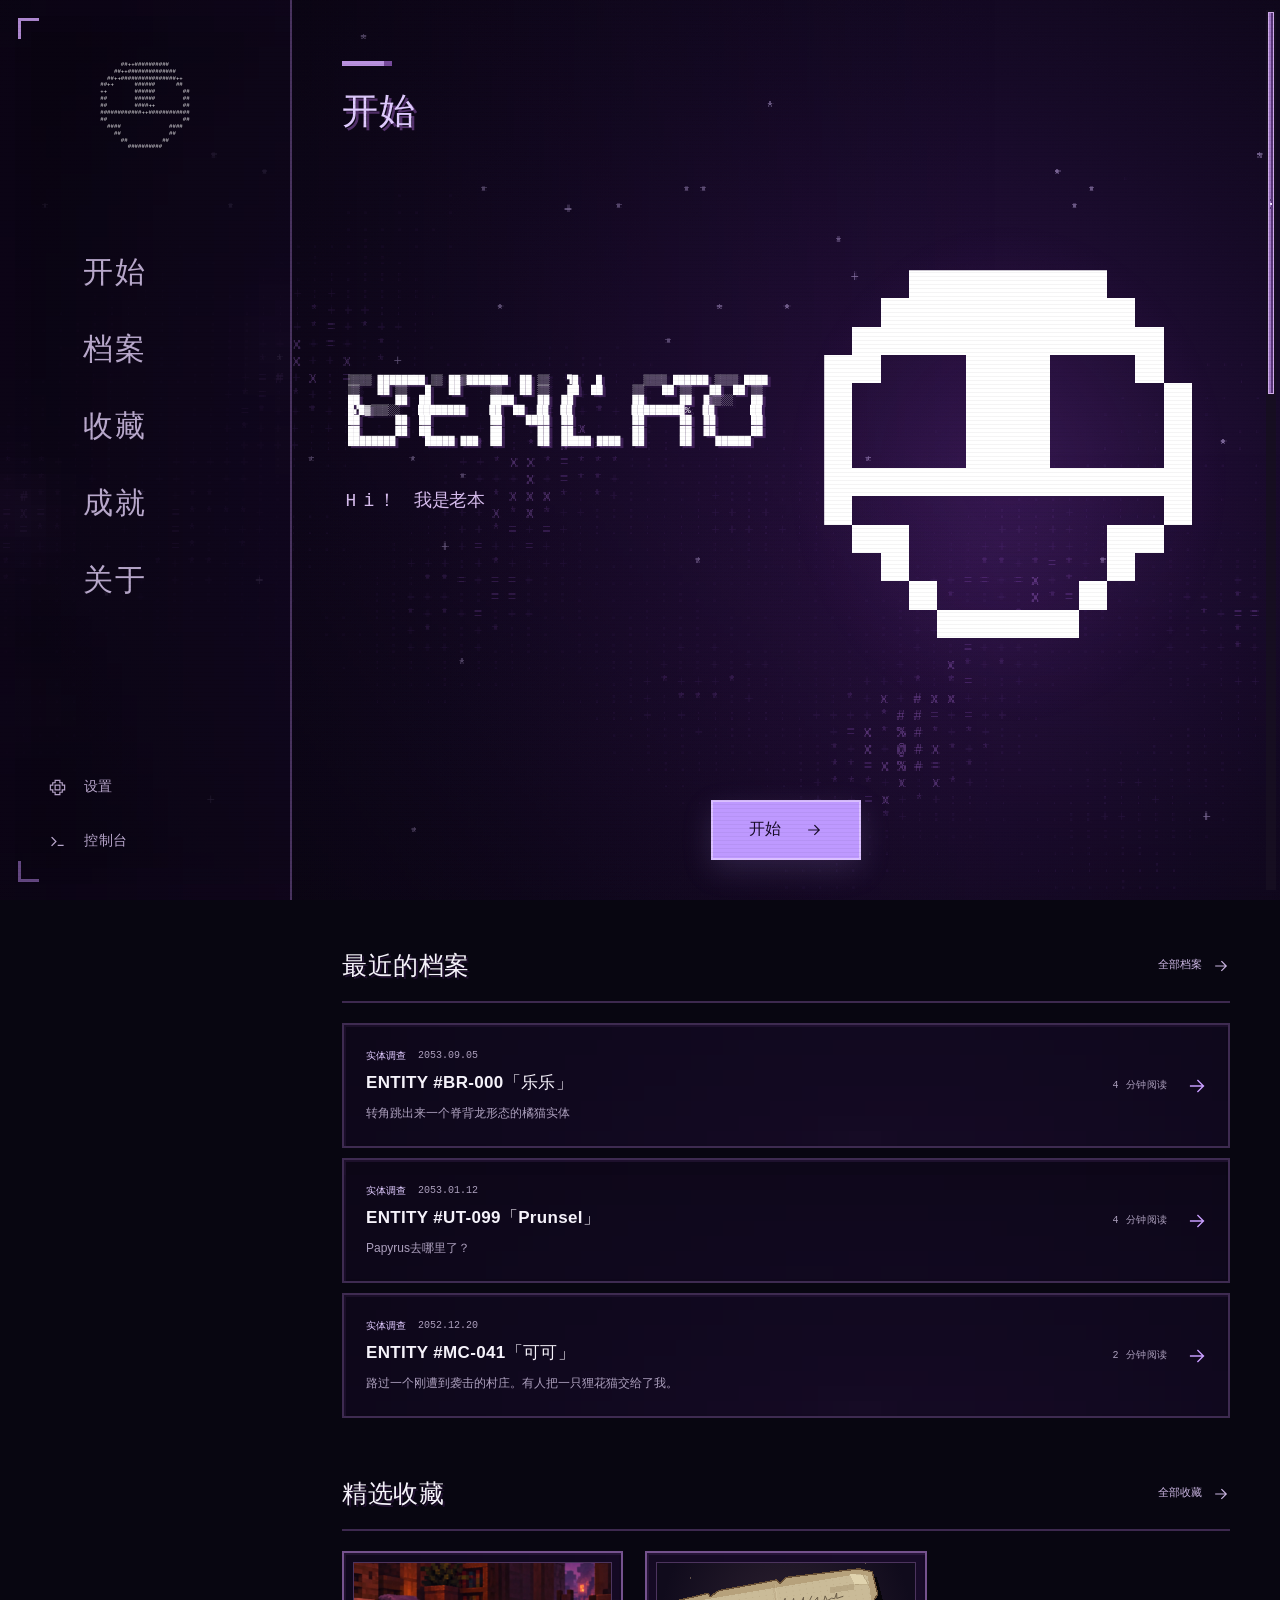
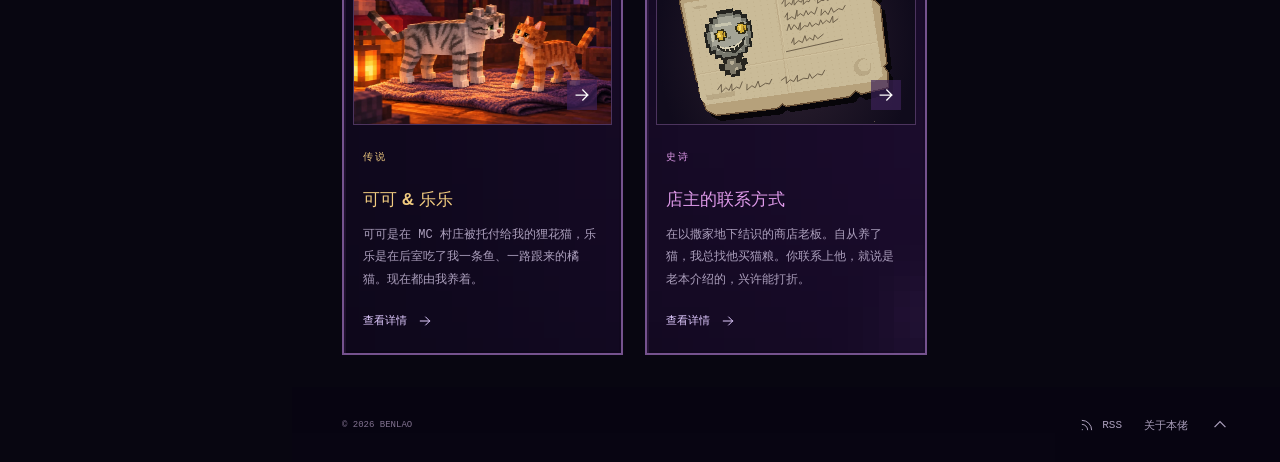
==== commit 7423752a: "deploy blog" ====
--- a/index.html
+++ b/index.html
@@ -13,7 +13,7 @@
       } catch { root.dataset.motion = matchMedia('(prefers-reduced-motion: reduce)').matches ? 'reduced' : 'full'; }
       root.lang = root.dataset.language === 'en' ? 'en' : 'zh-CN';
       document.title = root.dataset.language === 'en' ? englishTitle : pageTitle;
-    })();</script><link rel="stylesheet" href="/_astro/BaseLayout.Deaii0Kj.css"><link rel="stylesheet" href="/_astro/ScrambleText.Ccptlcg6.css"><link rel="stylesheet" href="/_astro/index.R8MTUXQY.css"></head><body id="top" data-title-zh="本佬 BENLAO" data-title-en="BENLAO" data-blog-api="https://benlao-blog-api.benlao696.workers.dev" data-turnstile-key="0x4AAAAAAFgZ0tyQg3iEKPgP"><div class="void-loader" data-void-loader role="status" aria-label="正在加载网站" data-aria-en="Loading website" aria-live="polite" data-no-text-decode><pre class="void-loader-fallback" aria-hidden="true">        :|:        
+    })();</script><link rel="stylesheet" href="/_astro/BaseLayout.BYTqUSwI.css"><link rel="stylesheet" href="/_astro/ScrambleText.Ccptlcg6.css"><link rel="stylesheet" href="/_astro/index.R8MTUXQY.css"></head><body id="top" data-title-zh="本佬 BENLAO" data-title-en="BENLAO" data-blog-api="https://blog-api.benlao.top" data-turnstile-key data-friendlink-verification-provider="self-hosted"><div class="void-loader" data-void-loader role="status" aria-label="正在加载网站" data-aria-en="Loading website" aria-live="polite" data-no-text-decode><pre class="void-loader-fallback" aria-hidden="true">        :|:        
        &lt;#|#&gt;       
       /##|##\      
        &lt;#|#&gt;       
@@ -26,7 +26,7 @@
       loader.remove();
     }
   }, 15000);
-</script><script type="module" src="/_astro/VoidLoader.astro_astro_type_script_index_0_lang.DA_737BB.js"></script><div class="game-background" data-game-background data-background-state="static" aria-hidden="true"><svg class="nebula-fallback" viewBox="0 0 1024 640" preserveAspectRatio="xMidYMid slice"><defs><radialGradient id="nebula-ink" gradientUnits="userSpaceOnUse" cx="604.16" cy="345.6" r="665.6" fx="747.52" fy="403.2"><stop stop-color="#2d1246"></stop><stop offset=".5" stop-color="#160a27"></stop><stop offset="1" stop-color="#07040e"></stop></radialGradient></defs><path fill="url(#nebula-ink)" d="M0 0h1024v640H0z"></path><g font-family="Consolas,monospace" font-size="10" dominant-baseline="text-before-edge"><text x="972.3 312.5 13.0 13.2 601.4 205.8 949.8 241.9 805.9 398.0 542.0 554.0 830.0 86.0 218.0 458.0 494.0 818.0 649.9 661.7 409.4 565.4 613.4 529.0 252.8 336.8 923.5 275.3 347.3 671.3 383.0 815.0 154.8 1018.8 370.3 550.2 838.2 238.1 130.0 382.1 1006.7 203.7 911.9 348.2" y="12 24 48 60 72 108 108 120 120 132 132 132 132 144 144 144 144 144 168 192 216 216 216 240 252 252 312 324 324 324 336 336 348 348 384 396 396 408 420 468 516 564 576 588" fill="#dac0ff" opacity="0.625">***+***********+***+*****+********+**+**+++*</text><text x="853.9 338.0 374.0 302.0 314.0 338.0 374.0 302.0 314.0 326.0 338.0 362.0 181.9 265.9 277.9 289.9 349.9 373.9 133.9 181.9 193.9 205.9 253.9 301.9 109.7 157.7 241.7 277.7 349.7 121.6 205.6 229.6 253.6 361.6 97.4 169.4 349.4 361.4 97.2 1021.2 193.0 349.0 445.0 457.0 493.0 709.0 997.0 1009.0 72.8 96.8 384.8 396.8 408.8 432.8 456.8 516.8 912.8 924.8 936.8 1020.8 72.6 156.6 180.6 504.6 516.6 936.6 984.6 84.3 156.3 180.3 192.3 384.3 540.3 852.3 924.3 948.3 336.0 384.0 516.0 540.0 840.0 912.0 960.0 23.8 35.8 347.8 527.8 539.8 575.8 599.8 611.8 719.8 935.8 -0.5 323.5 359.5 587.5 839.5 935.5 299.3 551.3 647.3 791.3 803.3 863.3 911.3 923.3 155.0 263.0 515.0 623.0 647.0 803.0 827.0 875.0 887.0 947.0 250.8 358.8 514.8 646.8 658.8 754.8 922.8 994.8 286.6 358.6 514.6 526.6 646.6 898.6 994.6 286.4 490.4 658.4 718.4 730.4 946.4 958.4 982.4 298.3 478.3 646.3 670.3 718.3 922.3 934.3 994.3 310.2 574.2 682.2 898.2 298.1 538.1 574.1 586.1 598.1 622.1 634.1 682.1 874.1 886.1 262.0 562.0 610.0 670.0 694.0 850.0 874.0 1018.0 70.0 82.0 250.0 286.0 538.0 586.0 598.0 682.0 82.0 94.0 214.0 226.0 286.0 310.0 586.0 634.0 670.0 70.1 130.1 310.1 622.1 634.1 646.1 826.1 850.1 874.1 1018.1 70.1 106.1 118.1 298.1 802.1 838.1 70.2 82.2 106.2 322.2 406.2 478.2 994.2 58.4 70.4 118.4 322.4 334.4 454.4 874.4 46.5 70.5 82.5 94.5 130.5 478.5 778.5 874.5 82.7 94.7 502.7 886.7 10.9 94.9 118.9 490.9 586.9 826.9 850.9 958.9 23.2 47.2 107.2 503.2 515.2 599.2 803.2 815.2 827.2 863.2 59.4 95.4 539.4 539.7 551.7 563.7 755.7 791.7 815.7 923.7 755.9 803.9 744.2 804.2 720.4 780.4 804.4 696.7 792.7 852.7 648.9 660.9 864.9 601.1 649.1 661.1 805.1 817.1 841.1 853.1" y="120 132 132 144 144 144 144 156 156 156 156 156 168 168 168 168 168 168 180 180 180 180 180 180 192 192 192 192 192 204 204 204 204 204 216 216 216 216 228 228 240 240 240 240 240 240 240 240 252 252 252 252 252 252 252 252 252 252 252 252 264 264 264 264 264 264 264 276 276 276 276 276 276 276 276 276 288 288 288 288 288 288 288 300 300 300 300 300 300 300 300 300 300 312 312 312 312 312 312 324 324 324 324 324 324 324 324 336 336 336 336 336 336 336 336 336 336 348 348 348 348 348 348 348 348 360 360 360 360 360 360 360 372 372 372 372 372 372 372 372 384 384 384 384 384 384 384 384 396 396 396 396 408 408 408 408 408 408 408 408 408 408 420 420 420 420 420 420 420 420 432 432 432 432 432 432 432 432 444 444 444 444 444 444 444 444 444 456 456 456 456 456 456 456 456 456 456 468 468 468 468 468 468 480 480 480 480 480 480 480 492 492 492 492 492 492 492 504 504 504 504 504 504 504 504 516 516 516 516 528 528 528 528 528 528 528 528 540 540 540 540 540 540 540 540 540 540 552 552 552 564 564 564 564 564 564 564 576 576 588 588 600 600 600 612 612 612 624 624 624 636 636 636 636 636 636 636" fill="#4e2b75" opacity="0.1875">.....................................................................................................................................................................................................................................................................................</text><text x="350.0 350.0 301.9 313.9 325.9 145.9 265.9 277.9 313.9 325.9 337.9 133.7 145.7 169.7 181.7 253.7 265.7 289.7 301.7 313.7 325.7 337.7 133.6 145.6 157.6 169.6 181.6 193.6 217.6 241.6 301.6 325.6 337.6 349.6 121.4 181.4 193.4 205.4 229.4 241.4 253.4 265.4 325.4 85.2 109.2 145.2 157.2 181.2 193.2 205.2 217.2 253.2 349.2 97.0 109.0 121.0 133.0 145.0 157.0 169.0 181.0 205.0 229.0 313.0 361.0 1021.0 108.8 120.8 132.8 144.8 156.8 168.8 180.8 192.8 204.8 228.8 348.8 372.8 420.8 444.8 468.8 480.8 504.8 984.8 996.8 1008.8 84.6 96.6 144.6 168.6 192.6 204.6 348.6 360.6 372.6 384.6 396.6 408.6 420.6 468.6 492.6 876.6 996.6 1008.6 72.3 96.3 120.3 132.3 144.3 168.3 204.3 336.3 348.3 372.3 396.3 492.3 504.3 516.3 528.3 888.3 912.3 972.3 984.3 996.3 48.0 60.0 72.0 108.0 120.0 132.0 144.0 156.0 168.0 180.0 192.0 204.0 216.0 324.0 348.0 360.0 372.0 396.0 408.0 504.0 864.0 876.0 900.0 972.0 984.0 47.8 83.8 95.8 119.8 131.8 143.8 155.8 167.8 179.8 191.8 203.8 311.8 323.8 335.8 359.8 371.8 383.8 491.8 851.8 863.8 875.8 887.8 947.8 959.8 971.8 1019.8 23.5 35.5 59.5 83.5 119.5 143.5 155.5 167.5 179.5 203.5 275.5 287.5 299.5 371.5 383.5 527.5 539.5 551.5 575.5 599.5 611.5 623.5 863.5 875.5 959.5 971.5 983.5 -0.7 11.3 23.3 155.3 239.3 251.3 263.3 287.3 371.3 503.3 515.3 527.3 539.3 563.3 575.3 587.3 599.3 611.3 623.3 827.3 839.3 851.3 875.3 887.3 947.3 959.3 971.3 983.3 995.3 11.0 131.0 143.0 191.0 203.0 239.0 251.0 371.0 503.0 527.0 539.0 551.0 575.0 611.0 635.0 779.0 791.0 839.0 851.0 863.0 959.0 971.0 983.0 1007.0 130.8 214.8 226.8 370.8 502.8 526.8 538.8 586.8 598.8 610.8 634.8 778.8 790.8 802.8 826.8 838.8 850.8 862.8 946.8 958.8 970.8 982.8 1006.8 130.6 142.6 166.6 250.6 262.6 274.6 490.6 502.6 538.6 610.6 622.6 634.6 742.6 754.6 778.6 790.6 802.6 826.6 838.6 850.6 862.6 874.6 958.6 970.6 1006.6 1018.6 -1.6 106.4 154.4 202.4 250.4 262.4 274.4 346.4 358.4 370.4 466.4 502.4 514.4 526.4 622.4 634.4 646.4 670.4 742.4 754.4 826.4 850.4 862.4 874.4 898.4 922.4 934.4 970.4 1018.4 -1.7 94.3 118.3 142.3 250.3 262.3 274.3 286.3 334.3 346.3 358.3 454.3 502.3 514.3 526.3 538.3 550.3 574.3 586.3 598.3 610.3 622.3 634.3 658.3 730.3 742.3 838.3 850.3 874.3 886.3 898.3 910.3 946.3 958.3 970.3 1006.3 1018.3 106.2 118.2 130.2 154.2 238.2 250.2 262.2 274.2 334.2 466.2 478.2 490.2 502.2 514.2 526.2 538.2 562.2 586.2 598.2 610.2 622.2 634.2 646.2 658.2 706.2 718.2 730.2 742.2 862.2 874.2 886.2 910.2 922.2 958.2 970.2 1006.2 1018.2 82.1 94.1 106.1 118.1 226.1 250.1 322.1 334.1 442.1 454.1 466.1 478.1 490.1 502.1 514.1 526.1 550.1 562.1 610.1 646.1 694.1 706.1 838.1 850.1 862.1 922.1 970.1 982.1 994.1 1018.1 58.0 70.0 82.0 94.0 106.0 118.0 142.0 166.0 190.0 202.0 226.0 238.0 250.0 322.0 430.0 442.0 454.0 466.0 490.0 514.0 526.0 538.0 550.0 634.0 682.0 706.0 838.0 862.0 886.0 1006.0 106.0 118.0 130.0 142.0 154.0 166.0 178.0 190.0 214.0 226.0 238.0 298.0 322.0 334.0 442.0 454.0 466.0 478.0 490.0 502.0 514.0 526.0 550.0 574.0 622.0 634.0 646.0 658.0 694.0 706.0 718.0 826.0 838.0 850.0 862.0 874.0 898.0 46.0 58.0 70.0 118.0 130.0 142.0 166.0 178.0 298.0 322.0 382.0 418.0 442.0 466.0 478.0 490.0 514.0 538.0 562.0 574.0 622.0 658.0 682.0 694.0 802.0 814.0 838.0 850.0 862.0 874.0 922.0 970.0 994.0 1006.0 1018.0 46.1 58.1 94.1 106.1 322.1 406.1 418.1 430.1 442.1 454.1 466.1 478.1 490.1 514.1 550.1 574.1 586.1 598.1 610.1 658.1 670.1 682.1 694.1 790.1 802.1 814.1 838.1 862.1 898.1 982.1 1006.1 34.1 46.1 322.1 334.1 358.1 370.1 394.1 406.1 418.1 430.1 442.1 454.1 466.1 478.1 502.1 514.1 550.1 610.1 622.1 634.1 646.1 658.1 670.1 814.1 826.1 850.1 874.1 886.1 898.1 922.1 934.1 958.1 982.1 994.1 1006.1 34.2 46.2 58.2 94.2 334.2 346.2 358.2 370.2 382.2 394.2 418.2 454.2 490.2 502.2 586.2 598.2 610.2 622.2 634.2 646.2 754.2 790.2 802.2 886.2 910.2 958.2 970.2 982.2 22.4 34.4 82.4 94.4 106.4 358.4 370.4 466.4 478.4 502.4 526.4 574.4 598.4 622.4 634.4 790.4 886.4 910.4 922.4 946.4 958.4 970.4 994.4 22.5 34.5 106.5 490.5 502.5 586.5 610.5 622.5 790.5 922.5 934.5 946.5 958.5 10.7 34.7 70.7 106.7 118.7 490.7 514.7 562.7 586.7 598.7 610.7 622.7 634.7 766.7 778.7 790.7 898.7 910.7 922.7 934.7 946.7 958.7 34.9 58.9 70.9 82.9 514.9 526.9 538.9 550.9 562.9 574.9 598.9 610.9 622.9 634.9 778.9 862.9 874.9 886.9 898.9 910.9 922.9 934.9 -0.8 527.2 539.2 551.2 563.2 575.2 587.2 611.2 635.2 755.2 767.2 779.2 839.2 851.2 875.2 887.2 899.2 911.2 923.2 935.2 527.4 599.4 611.4 767.4 779.4 803.4 815.4 827.4 839.4 875.4 899.4 923.4 611.7 623.7 647.7 731.7 743.7 767.7 803.7 827.7 887.7 899.7 911.7 659.9 707.9 731.9 743.9 767.9 791.9 815.9 875.9 899.9 923.9 624.2 636.2 660.2 672.2 696.2 708.2 720.2 732.2 792.2 852.2 876.2 900.2 912.2 612.4 624.4 636.4 648.4 660.4 672.4 684.4 816.4 840.4 876.4 888.4 900.4 612.7 624.7 636.7 648.7 660.7 684.7 804.7 816.7 828.7 840.7 864.7 876.7 888.7 612.9 624.9 636.9 804.9 816.9 828.9 840.9 852.9 876.9 888.9 637.1" y="144 156 168 168 168 180 180 180 180 180 180 192 192 192 192 192 192 192 192 192 192 192 204 204 204 204 204 204 204 204 204 204 204 204 216 216 216 216 216 216 216 216 216 228 228 228 228 228 228 228 228 228 228 240 240 240 240 240 240 240 240 240 240 240 240 240 252 252 252 252 252 252 252 252 252 252 252 252 252 252 252 252 252 252 252 252 264 264 264 264 264 264 264 264 264 264 264 264 264 264 264 264 264 264 276 276 276 276 276 276 276 276 276 276 276 276 276 276 276 276 276 276 276 276 288 288 288 288 288 288 288 288 288 288 288 288 288 288 288 288 288 288 288 288 288 288 288 288 288 300 300 300 300 300 300 300 300 300 300 300 300 300 300 300 300 300 300 300 300 300 300 300 300 300 300 312 312 312 312 312 312 312 312 312 312 312 312 312 312 312 312 312 312 312 312 312 312 312 312 312 312 312 324 324 324 324 324 324 324 324 324 324 324 324 324 324 324 324 324 324 324 324 324 324 324 324 324 324 324 324 324 336 336 336 336 336 336 336 336 336 336 336 336 336 336 336 336 336 336 336 336 336 336 336 336 348 348 348 348 348 348 348 348 348 348 348 348 348 348 348 348 348 348 348 348 348 348 348 360 360 360 360 360 360 360 360 360 360 360 360 360 360 360 360 360 360 360 360 360 360 360 360 360 360 372 372 372 372 372 372 372 372 372 372 372 372 372 372 372 372 372 372 372 372 372 372 372 372 372 372 372 372 372 384 384 384 384 384 384 384 384 384 384 384 384 384 384 384 384 384 384 384 384 384 384 384 384 384 384 384 384 384 384 384 384 384 384 384 384 384 396 396 396 396 396 396 396 396 396 396 396 396 396 396 396 396 396 396 396 396 396 396 396 396 396 396 396 396 396 396 396 396 396 396 396 396 396 408 408 408 408 408 408 408 408 408 408 408 408 408 408 408 408 408 408 408 408 408 408 408 408 408 408 408 408 408 408 420 420 420 420 420 420 420 420 420 420 420 420 420 420 420 420 420 420 420 420 420 420 420 420 420 420 420 420 420 420 432 432 432 432 432 432 432 432 432 432 432 432 432 432 432 432 432 432 432 432 432 432 432 432 432 432 432 432 432 432 432 432 432 432 432 432 432 444 444 444 444 444 444 444 444 444 444 444 444 444 444 444 444 444 444 444 444 444 444 444 444 444 444 444 444 444 444 444 444 444 444 444 456 456 456 456 456 456 456 456 456 456 456 456 456 456 456 456 456 456 456 456 456 456 456 456 456 456 456 456 456 456 456 468 468 468 468 468 468 468 468 468 468 468 468 468 468 468 468 468 468 468 468 468 468 468 468 468 468 468 468 468 468 468 468 468 468 468 480 480 480 480 480 480 480 480 480 480 480 480 480 480 480 480 480 480 480 480 480 480 480 480 480 480 480 480 492 492 492 492 492 492 492 492 492 492 492 492 492 492 492 492 492 492 492 492 492 492 492 504 504 504 504 504 504 504 504 504 504 504 504 504 516 516 516 516 516 516 516 516 516 516 516 516 516 516 516 516 516 516 516 516 516 516 528 528 528 528 528 528 528 528 528 528 528 528 528 528 528 528 528 528 528 528 528 528 540 540 540 540 540 540 540 540 540 540 540 540 540 540 540 540 540 540 540 540 552 552 552 552 552 552 552 552 552 552 552 552 564 564 564 564 564 564 564 564 564 564 564 576 576 576 576 576 576 576 576 576 576 588 588 588 588 588 588 588 588 588 588 588 588 588 600 600 600 600 600 600 600 600 600 600 600 600 612 612 612 612 612 612 612 612 612 612 612 612 612 624 624 624 624 624 624 624 624 624 624 636" fill="#4e2b75" opacity="0.25">...:...:::...:...:.:::..::.:..::::.::..::::.::...:.::..:::...:::..::::::..:::..:::......:.:::....::::..:...::.....:.::.....:..:::::...:::.:....:....::..::.:::.:.:..:::......::.:::::..:::::.::........:....:::::..:::.::..........::.:::::::::....::......::::.:.::..::.:.::.:::..::.:.:...::.....::.::.:......:.::.:..:::::.::....:::......:::..:..:..:..::..::.::.::::.....:...::::.:..::....:.::..:.:...:::.::::::..::.:.:.:::..........::...::.:.........::..::::...::...:..::.:::::.:....::..:...:.:.....:::::...:::........::....::.:..:::...:.:::......:.::..:::.:...:...::.....:.:::..::::.....:::.::.:.....:.:::.:........:.....::::.:::..:.::::........:::..:..:.:...:..:.::..::.::.....:::.::.:..::.:......:.:.:::.:::.:.::..::.::...::...:..:.:....:...::::..::::...:..:::...::..::...:...:::........:.......:....:..:........:...</text><text x="265.6 277.6 313.6 133.4 145.4 157.4 289.4 301.4 313.4 337.4 121.2 133.2 169.2 229.2 241.2 301.2 337.2 217.0 241.0 253.0 337.0 216.8 312.8 108.6 120.6 132.6 216.6 288.6 312.6 336.6 432.6 444.6 456.6 480.6 1020.6 108.3 252.3 288.3 300.3 312.3 408.3 420.3 444.3 456.3 1008.3 1020.3 84.0 96.0 252.0 288.0 300.0 312.0 432.0 996.0 59.8 71.8 107.8 239.8 251.8 275.8 299.8 395.8 419.8 431.8 479.8 503.8 515.8 983.8 1007.8 47.5 95.5 131.5 191.5 215.5 239.5 251.5 263.5 407.5 419.5 467.5 503.5 515.5 35.3 71.3 107.3 119.3 131.3 167.3 179.3 191.3 215.3 383.3 1019.3 -1.0 23.0 47.0 59.0 95.0 107.0 119.0 167.0 179.0 215.0 227.0 407.0 563.0 587.0 599.0 995.0 1019.0 -1.2 58.8 106.8 118.8 142.8 166.8 238.8 382.8 394.8 466.8 550.8 562.8 574.8 622.8 814.8 -1.4 94.6 118.6 154.6 238.6 370.6 382.6 394.6 454.6 466.6 478.6 550.6 586.6 598.6 766.6 814.6 118.4 130.4 142.4 166.4 226.4 238.4 382.4 430.4 454.4 478.4 538.4 550.4 562.4 586.4 598.4 610.4 766.4 778.4 790.4 802.4 838.4 70.3 106.3 130.3 154.3 166.3 202.3 214.3 238.3 382.3 406.3 418.3 466.3 562.3 778.3 790.3 814.3 826.3 -1.8 94.2 178.2 358.2 382.2 430.2 442.2 454.2 778.2 826.2 850.2 934.2 946.2 982.2 994.2 34.1 70.1 130.1 142.1 166.1 190.1 214.1 346.1 430.1 718.1 766.1 802.1 826.1 898.1 910.1 934.1 946.1 958.1 1006.1 10.0 154.0 178.0 214.0 334.0 346.0 358.0 382.0 394.0 718.0 742.0 754.0 778.0 898.0 910.0 922.0 970.0 982.0 994.0 -2.0 34.0 46.0 58.0 358.0 382.0 406.0 430.0 730.0 802.0 814.0 886.0 922.0 970.0 994.0 1006.0 1018.0 22.0 34.0 334.0 370.0 430.0 502.0 526.0 550.0 706.0 790.0 826.0 886.0 898.0 946.0 958.0 982.0 34.1 334.1 346.1 358.1 382.1 502.1 526.1 562.1 706.1 718.1 730.1 766.1 778.1 886.1 910.1 922.1 946.1 994.1 -1.9 10.1 22.1 346.1 490.1 526.1 538.1 574.1 586.1 598.1 682.1 706.1 718.1 790.1 910.1 946.1 -1.8 22.2 562.2 658.2 682.2 694.2 718.2 766.2 778.2 898.2 922.2 -1.6 490.4 514.4 610.4 646.4 670.4 766.4 778.4 934.4 10.5 526.5 538.5 550.5 562.5 574.5 598.5 634.5 646.5 670.5 766.5 526.7 538.7 550.7 574.7 646.7 730.7 -1.1 658.9 766.9 623.2 731.2 623.4 683.4 707.4 755.4 851.4 863.4 887.4 911.4 659.7 695.7 719.7 839.7 851.7 863.7 875.7 623.9 635.9 647.9 671.9 719.9 827.9 839.9 863.9 887.9 648.2 684.2 816.2 828.2 840.2 864.2 888.2 828.4 852.4 864.4" y="204 204 204 216 216 216 216 216 216 216 228 228 228 228 228 228 228 240 240 240 240 252 252 264 264 264 264 264 264 264 264 264 264 264 264 276 276 276 276 276 276 276 276 276 276 276 288 288 288 288 288 288 288 288 300 300 300 300 300 300 300 300 300 300 300 300 300 300 300 312 312 312 312 312 312 312 312 312 312 312 312 312 324 324 324 324 324 324 324 324 324 324 324 336 336 336 336 336 336 336 336 336 336 336 336 336 336 336 336 336 348 348 348 348 348 348 348 348 348 348 348 348 348 348 348 360 360 360 360 360 360 360 360 360 360 360 360 360 360 360 360 372 372 372 372 372 372 372 372 372 372 372 372 372 372 372 372 372 372 372 372 372 384 384 384 384 384 384 384 384 384 384 384 384 384 384 384 384 384 396 396 396 396 396 396 396 396 396 396 396 396 396 396 396 408 408 408 408 408 408 408 408 408 408 408 408 408 408 408 408 408 408 408 420 420 420 420 420 420 420 420 420 420 420 420 420 420 420 420 420 420 420 432 432 432 432 432 432 432 432 432 432 432 432 432 432 432 432 432 444 444 444 444 444 444 444 444 444 444 444 444 444 444 444 444 456 456 456 456 456 456 456 456 456 456 456 456 456 456 456 456 456 456 468 468 468 468 468 468 468 468 468 468 468 468 468 468 468 468 480 480 480 480 480 480 480 480 480 480 480 492 492 492 492 492 492 492 492 492 504 504 504 504 504 504 504 504 504 504 504 516 516 516 516 516 516 528 528 528 540 540 552 552 552 552 552 552 552 552 564 564 564 564 564 564 564 576 576 576 576 576 576 576 576 576 588 588 588 588 588 588 588 600 600 600" fill="#4e2b75" opacity="0.3125">+:::::+++::::::++:++:::::::::::++:+::::::+::+:::++:++::+:++::+:::+::++::::++++:+:::+::::++++::+++::++++++::::::++::::++::+:::+:::++++++:::+:+::+:+++++:::++:+++:+:::++::::+++::::+:+:++::++++:::::++::::::++++:::+:+::+:::++::::::++::::+:+:++:+::::++:::::::::::++:+::::::++:::++::++++++:+:+::+::++:::++:::+:++::+::::+::++::::+::::++++::+:++:+::::+::++::+++:::+:+::::+::::::::::::</text><text x="289.6 265.2 325.2 277.0 301.0 276.8 288.8 228.6 264.6 324.6 216.3 276.3 324.3 468.3 480.3 264.0 468.0 492.0 1008.0 215.8 263.8 287.8 995.8 71.5 107.5 227.5 491.5 995.5 1019.5 95.3 203.3 227.3 395.3 1007.3 395.0 419.0 443.0 491.0 178.8 490.8 46.6 106.6 562.6 574.6 214.4 394.4 574.4 814.4 10.3 82.3 442.3 754.3 766.3 802.3 70.2 82.2 142.2 214.2 226.2 346.2 370.2 394.2 418.2 -1.9 154.1 178.1 202.1 394.1 730.1 370.0 766.0 826.0 946.0 958.0 22.0 418.0 982.0 10.0 346.0 394.0 718.0 730.0 742.0 910.0 370.1 394.1 538.1 754.1 970.1 562.1 694.1 754.1 778.1 970.1 514.2 538.2 550.2 670.2 934.2 946.2 586.4 694.4 742.4 754.4 -1.5 514.5 658.5 730.5 754.5 -1.3 754.7 682.9 742.9 635.4 743.4 635.7 695.9 851.9" y="204 228 228 240 240 252 252 264 264 264 276 276 276 276 276 288 288 288 288 300 300 300 300 312 312 312 312 312 312 324 324 324 324 324 336 336 336 336 348 348 360 360 360 360 372 372 372 372 384 384 384 384 384 384 396 396 396 396 396 396 396 396 396 408 408 408 408 408 408 420 420 420 420 420 432 432 432 444 444 444 444 444 444 444 456 456 456 456 456 468 468 468 468 468 480 480 480 480 480 480 492 492 492 492 504 504 504 504 504 516 516 528 528 552 552 564 576 576" fill="#4e2b75" opacity="0.375">++++++++++++++++++++++++++++++++++++++++++++++++++++++++++++++++++++++++++++++++++++++++++++++++++++++++++++++++++++++</text><text x="277.4 277.2 313.2 240.8 228.3 228.0 420.0 480.0 1020.0 227.8 407.8 455.8 431.5 1007.5 467.3 35.0 71.0 467.0 479.0 22.8 454.8 22.6 58.6 178.6 190.6 214.6 442.6 10.4 82.4 178.4 22.3 190.3 430.3 166.2 754.2 814.2 10.1 22.1 46.1 358.1 370.1 418.1 742.1 754.1 22.0 34.0 418.0 802.0 814.0 10.0 370.0 778.0 910.0 934.0 754.0 766.0 778.0 22.1 742.1 934.1 958.1 10.2 574.2 706.2 730.2 538.4 550.4 562.4 682.5 742.5 682.7 718.7 646.9 730.9 659.2 671.2 647.4 659.4 707.7 683.9" y="216 228 228 252 276 288 288 288 288 300 300 300 312 312 324 336 336 336 336 348 348 360 360 360 360 360 360 372 372 372 384 384 384 396 396 396 408 408 408 408 408 408 408 408 420 420 420 420 420 432 432 432 432 432 444 444 444 456 456 456 456 480 480 480 480 492 492 492 504 504 516 516 528 528 540 540 552 552 564 576" fill="#824ab4" opacity="0.4375">*****=*********=***=**==*****=**=***=*=**===**=*=****===**=*==*******=*****=****</text><text x="289.2 289.0 240.6 300.6 240.3 444.0 443.5 479.5 455.3 455.0 34.6 82.6 70.4 418.4 442.4 34.3 58.3 178.3 394.3 10.2 802.2 382.1 406.1 778.1 -2.0 406.0 394.0 766.0 790.0 946.0 958.0 -1.9 10.1 742.2 718.5 658.7 719.2 671.7" y="228 240 264 264 276 288 312 312 324 336 360 360 372 372 372 384 384 384 384 396 396 408 408 408 420 420 432 432 432 432 432 456 456 480 504 516 540 564" fill="#824ab4" opacity="0.5">======================================</text><text x="265.0 264.8 276.6 467.8 419.3 431.0 418.8 430.8 442.8 70.6 430.6 22.4 46.3 22.2 790.1 742.0 -2.0 682.4 706.4 718.4 670.7 670.9 718.9 683.2 695.4 719.4 683.7" y="240 252 264 300 324 336 348 348 348 360 360 372 384 396 408 432 444 492 492 492 516 528 528 540 552 552 564" fill="#ac6edd" opacity="0.5625">xxxxxxxxxxxx#xxxxx#xxxxxxxx</text><text x="325.0 324.8 264.3 432.3 240.0 276.0 456.0 443.8 395.5 47.3 59.3 83.3 407.3 443.3 479.3 491.3 83.0 10.8 82.8 94.8 190.8 202.8 406.8 478.8 10.6 202.6 226.6 418.6 34.4 58.4 94.4 190.4 406.4 226.3 34.2 46.2 58.2 190.2 202.2 406.2 766.2 790.2 58.1 814.1 46.0 730.0 934.0 346.0 358.0 406.0 934.0 742.1 766.1 526.2 10.4 658.4 742.7 754.9 647.2 743.2 671.4 731.4" y="240 252 276 276 288 288 288 300 312 324 324 324 324 324 324 324 336 348 348 348 348 348 348 348 360 360 360 360 372 372 372 372 372 384 396 396 396 396 396 396 396 396 408 408 420 420 420 432 444 444 444 468 468 480 492 492 516 528 540 540 552 552" fill="#824ab4" opacity="0.375">**************************************************************</text><text x="300.8 431.3 34.8 406.6 46.4 790.0 754.0 730.1 730.4" y="252 324 348 360 372 420 432 468 492" fill="#ac6edd" opacity="0.5">xxxxxxxxx</text><text x="252.6 455.5 46.8 70.8 694.5 706.5 706.7 706.9 707.2" y="264 312 348 348 504 504 516 528 540" fill="#ac6edd" opacity="0.625">#########</text><text x="694.7 694.9 695.2" y="516 528 540" fill="#ac6edd" opacity="0.6875">%@%</text></g></svg><canvas data-nebula-canvas></canvas><div class="site-glitch-overlay" data-glitch-background data-glitch-state="disabled" data-glitch-active="false" aria-hidden="true"><canvas class="site-glitch-canvas" data-glitch-canvas></canvas></div><script type="module" src="/_astro/GlitchBackground.astro_astro_type_script_index_0_lang.CJwJlWRc.js"></script></div><script type="module" src="/_astro/GameBackground.astro_astro_type_script_index_0_lang.B1zMoQFI.js"></script><a class="skip-link" href="#main"><span data-ui-text><span data-language-text="zh">跳到主要内容</span><span data-language-text="en" lang="en">Skip to content</span></span></a><header class="site-header" data-game-menu data-menu-phase="idle"><div class="header-inner"><div class="menu-brand-row"><button type="button" class="brand mask-pet" aria-label="戳一下面具" data-i18n-label="mask.pet" data-mask-pet data-mood="calm" data-anger="0"><span class="ascii-mask-mark brand-ascii" style="--ascii-mask-size:124px" data-ascii-mask data-ascii-mask-state="static" aria-hidden="true"><svg class="ascii-mask-svg" data-ascii-mask-frame viewBox="0 0 216 216" preserveAspectRatio="xMidYMid meet" aria-hidden="true" focusable="false"><text xml:space="preserve" fill="currentColor" font-family="Courier New, monospace" font-size="10"><tspan x="6" y="14">                                  </tspan><tspan x="6" y="26">                                  </tspan><tspan x="6" y="38">          ############++          </tspan><tspan x="6" y="50">        ############++####        </tspan><tspan x="6" y="62">      ############++########      </tspan><tspan x="6" y="74">    ####      ##++##      ##      </tspan><tspan x="6" y="86">    ##        ++####        ##    </tspan><tspan x="6" y="98">    ##        ######        ##    </tspan><tspan x="6" y="110">    ##        ######        ++    </tspan><tspan x="6" y="122">    ####++################++##    </tspan><tspan x="6" y="134">    ##                      ##    </tspan><tspan x="6" y="146">      ####              ####      </tspan><tspan x="6" y="158">        ##              ##        </tspan><tspan x="6" y="170">          ##          ##          </tspan><tspan x="6" y="182">            ####++####            </tspan><tspan x="6" y="194">                                  </tspan><tspan x="6" y="206">                                  </tspan></text></svg></span></button><div class="mobile-actions"><button type="button" class="icon-button settings-trigger mobile-settings" aria-label="打开设置" data-i18n-label="settings.open" aria-controls="settings-dialog"><svg width="20" height="20" viewBox="0 0 24 24" fill="none" stroke="currentColor" stroke-width="1.5" stroke-linecap="square" stroke-linejoin="miter" aria-hidden="true"><path d="M9 3h6v3h3v3h3v6h-3v3h-3v3H9v-3H6v-3H3V9h3V6h3zM9 9h6v6H9z"></path></svg></button><button type="button" class="icon-button mobile-menu-toggle" aria-label="展开导航" data-i18n-label="nav.open" aria-controls="menu-panel" aria-expanded="false"><svg width="20" height="20" viewBox="0 0 24 24" fill="none" stroke="currentColor" stroke-width="1.5" stroke-linecap="square" stroke-linejoin="miter" aria-hidden="true"><path d="M4 7h16M4 12h16M4 17h16"></path></svg></button></div></div><div id="menu-panel" class="menu-panel"><nav id="main-nav" class="main-nav" aria-label="主导航" data-i18n-label="nav.main"><a href="/" aria-label="开始" data-i18n-label="nav.home" data-menu-item aria-current="page"><span class="menu-selector" aria-hidden="true">▶</span><span class="menu-label"><span data-ui-text><span data-language-text="zh">开始</span><span data-language-text="en" lang="en">START</span></span></span></a><a href="/posts/" aria-label="档案" data-i18n-label="nav.posts" data-menu-item><span class="menu-selector" aria-hidden="true">▶</span><span class="menu-label"><span data-ui-text><span data-language-text="zh">档案</span><span data-language-text="en" lang="en">ARCHIVE</span></span></span></a><a href="/works/" aria-label="收藏" data-i18n-label="nav.works" data-menu-item><span class="menu-selector" aria-hidden="true">▶</span><span class="menu-label"><span data-ui-text><span data-language-text="zh">收藏</span><span data-language-text="en" lang="en">COLLECTION</span></span></span></a><a href="/achievements/" aria-label="成就" data-i18n-label="nav.achievements" data-menu-item><span class="menu-selector" aria-hidden="true">▶</span><span class="menu-label"><span data-ui-text><span data-language-text="zh">成就</span><span data-language-text="en" lang="en">ACHIEVEMENTS</span></span></span></a><a href="/about/" aria-label="关于" data-i18n-label="nav.about" data-menu-item><span class="menu-selector" aria-hidden="true">▶</span><span class="menu-label"><span data-ui-text><span data-language-text="zh">关于</span><span data-language-text="en" lang="en">ABOUT</span></span></span></a></nav><div class="menu-bottom"><button type="button" class="settings-trigger menu-utility" aria-label="打开设置" data-i18n-label="settings.open" aria-controls="settings-dialog"><svg width="19" height="19" viewBox="0 0 24 24" fill="none" stroke="currentColor" stroke-width="1.5" stroke-linecap="square" stroke-linejoin="miter" aria-hidden="true"><path d="M9 3h6v3h3v3h3v6h-3v3h-3v3H9v-3H6v-3H3V9h3V6h3zM9 9h6v6H9z"></path></svg><span data-ui-text><span data-language-text="zh">设置</span><span data-language-text="en" lang="en">SETTINGS</span></span></button><button type="button" class="terminal-trigger menu-utility" aria-controls="terminal-dialog" aria-label="打开导航控制台" data-i18n-label="terminal.open"><svg width="19" height="19" viewBox="0 0 24 24" fill="none" stroke="currentColor" stroke-width="1.5" stroke-linecap="square" stroke-linejoin="miter" aria-hidden="true"><path d="m5 7 5 5-5 5m8 0h6"></path></svg><span data-ui-text><span data-language-text="zh">控制台</span><span data-language-text="en" lang="en">CONSOLE</span></span></button></div></div></div></header><button type="button" class="menu-scrim" aria-label="关闭导航" data-i18n-label="nav.dismiss" tabindex="-1" hidden></button><div class="game-screen" data-game-screen data-screen-phase="idle"><main id="main" tabindex="-1" data-page-path="/"><div class="home-intro"><div class="page-heading home-heading container"><h1><span data-ui-text><span data-language-text="zh">开始</span><span data-language-text="en" lang="en">START</span></span></h1></div><div class="hero-stage"><section class="hero container"><div class="hero-copy"><h2 class="hero-title ascii-name" aria-label="BENLAO" data-no-text-decode="true"><span class="sr-only">BENLAO</span><svg class="ascii-title-poster" viewBox="0 0 216 45" shape-rendering="crispEdges" aria-hidden="true"><path d="M3 5h3v5h-3ZM6 5h3v5h-3ZM9 5h3v5h-3ZM12 5h3v5h-3ZM15 5h3v5h-3ZM18 5h3v5h-3ZM21 5h3v5h-3ZM24 5h3v5h-3ZM39 5h3v5h-3ZM42 5h3v5h-3ZM45 5h3v5h-3ZM48 5h3v5h-3ZM51 5h3v5h-3ZM54 5h3v5h-3ZM57 5h3v5h-3ZM60 5h3v5h-3ZM63 5h3v5h-3ZM66 5h3v5h-3ZM75 5h3v5h-3ZM78 5h3v5h-3ZM99 5h3v5h-3ZM102 5h3v5h-3ZM111 5h3v5h-3ZM114 5h3v5h-3ZM153 5h3v5h-3ZM156 5h3v5h-3ZM159 5h3v5h-3ZM162 5h3v5h-3ZM165 5h3v5h-3ZM168 5h3v5h-3ZM189 5h3v5h-3ZM192 5h3v5h-3ZM195 5h3v5h-3ZM198 5h3v5h-3ZM201 5h3v5h-3ZM204 5h3v5h-3ZM3 10h3v5h-3ZM6 10h3v5h-3ZM27 10h3v5h-3ZM30 10h3v5h-3ZM39 10h3v5h-3ZM42 10h3v5h-3ZM75 10h3v5h-3ZM78 10h3v5h-3ZM99 10h3v5h-3ZM102 10h3v5h-3ZM111 10h3v5h-3ZM114 10h3v5h-3ZM147 10h3v5h-3ZM150 10h3v5h-3ZM171 10h3v5h-3ZM174 10h3v5h-3ZM183 10h3v5h-3ZM186 10h3v5h-3ZM207 10h3v5h-3ZM210 10h3v5h-3ZM3 15h3v5h-3ZM6 15h3v5h-3ZM27 15h3v5h-3ZM30 15h3v5h-3ZM39 15h3v5h-3ZM42 15h3v5h-3ZM75 15h3v5h-3ZM78 15h3v5h-3ZM81 15h3v5h-3ZM84 15h3v5h-3ZM99 15h3v5h-3ZM102 15h3v5h-3ZM111 15h3v5h-3ZM114 15h3v5h-3ZM147 15h3v5h-3ZM150 15h3v5h-3ZM171 15h3v5h-3ZM174 15h3v5h-3ZM183 15h3v5h-3ZM186 15h3v5h-3ZM207 15h3v5h-3ZM210 15h3v5h-3ZM3 20h3v5h-3ZM6 20h3v5h-3ZM9 20h3v5h-3ZM12 20h3v5h-3ZM15 20h3v5h-3ZM18 20h3v5h-3ZM21 20h3v5h-3ZM24 20h3v5h-3ZM39 20h3v5h-3ZM42 20h3v5h-3ZM45 20h3v5h-3ZM48 20h3v5h-3ZM51 20h3v5h-3ZM54 20h3v5h-3ZM57 20h3v5h-3ZM60 20h3v5h-3ZM75 20h3v5h-3ZM78 20h3v5h-3ZM87 20h3v5h-3ZM90 20h3v5h-3ZM99 20h3v5h-3ZM102 20h3v5h-3ZM111 20h3v5h-3ZM114 20h3v5h-3ZM147 20h3v5h-3ZM150 20h3v5h-3ZM153 20h3v5h-3ZM156 20h3v5h-3ZM159 20h3v5h-3ZM162 20h3v5h-3ZM165 20h3v5h-3ZM168 20h3v5h-3ZM171 20h3v5h-3ZM174 20h3v5h-3ZM183 20h3v5h-3ZM186 20h3v5h-3ZM207 20h3v5h-3ZM210 20h3v5h-3ZM3 25h3v5h-3ZM6 25h3v5h-3ZM27 25h3v5h-3ZM30 25h3v5h-3ZM39 25h3v5h-3ZM42 25h3v5h-3ZM75 25h3v5h-3ZM78 25h3v5h-3ZM93 25h3v5h-3ZM96 25h3v5h-3ZM99 25h3v5h-3ZM102 25h3v5h-3ZM111 25h3v5h-3ZM114 25h3v5h-3ZM147 25h3v5h-3ZM150 25h3v5h-3ZM171 25h3v5h-3ZM174 25h3v5h-3ZM183 25h3v5h-3ZM186 25h3v5h-3ZM207 25h3v5h-3ZM210 25h3v5h-3ZM3 30h3v5h-3ZM6 30h3v5h-3ZM27 30h3v5h-3ZM30 30h3v5h-3ZM39 30h3v5h-3ZM42 30h3v5h-3ZM75 30h3v5h-3ZM78 30h3v5h-3ZM99 30h3v5h-3ZM102 30h3v5h-3ZM111 30h3v5h-3ZM114 30h3v5h-3ZM147 30h3v5h-3ZM150 30h3v5h-3ZM171 30h3v5h-3ZM174 30h3v5h-3ZM183 30h3v5h-3ZM186 30h3v5h-3ZM207 30h3v5h-3ZM210 30h3v5h-3ZM3 35h3v5h-3ZM6 35h3v5h-3ZM9 35h3v5h-3ZM12 35h3v5h-3ZM15 35h3v5h-3ZM18 35h3v5h-3ZM21 35h3v5h-3ZM24 35h3v5h-3ZM39 35h3v5h-3ZM42 35h3v5h-3ZM45 35h3v5h-3ZM48 35h3v5h-3ZM51 35h3v5h-3ZM54 35h3v5h-3ZM57 35h3v5h-3ZM60 35h3v5h-3ZM63 35h3v5h-3ZM66 35h3v5h-3ZM75 35h3v5h-3ZM78 35h3v5h-3ZM99 35h3v5h-3ZM102 35h3v5h-3ZM111 35h3v5h-3ZM114 35h3v5h-3ZM117 35h3v5h-3ZM120 35h3v5h-3ZM123 35h3v5h-3ZM126 35h3v5h-3ZM129 35h3v5h-3ZM132 35h3v5h-3ZM135 35h3v5h-3ZM138 35h3v5h-3ZM147 35h3v5h-3ZM150 35h3v5h-3ZM171 35h3v5h-3ZM174 35h3v5h-3ZM189 35h3v5h-3ZM192 35h3v5h-3ZM195 35h3v5h-3ZM198 35h3v5h-3ZM201 35h3v5h-3ZM204 35h3v5h-3Z" fill="currentColor"></path></svg><span class="ascii-player ascii-compact" data-ascii-player data-ascii-piece="title" data-ascii-state="static" aria-hidden="true"><span class="ascii-stage"><span class="ascii-frame" data-ascii-frame>                                                                        
+</script><script type="module" src="/_astro/VoidLoader.astro_astro_type_script_index_0_lang.DA_737BB.js"></script><div class="game-background" data-game-background data-background-state="static" aria-hidden="true"><svg class="nebula-fallback" viewBox="0 0 1024 640" preserveAspectRatio="xMidYMid slice"><defs><radialGradient id="nebula-ink" gradientUnits="userSpaceOnUse" cx="604.16" cy="345.6" r="665.6" fx="747.52" fy="403.2"><stop stop-color="#2d1246"></stop><stop offset=".5" stop-color="#160a27"></stop><stop offset="1" stop-color="#07040e"></stop></radialGradient></defs><path fill="url(#nebula-ink)" d="M0 0h1024v640H0z"></path><g font-family="Consolas,monospace" font-size="10" dominant-baseline="text-before-edge"><text x="972.3 312.5 13.0 13.2 601.4 205.8 949.8 241.9 805.9 398.0 542.0 554.0 830.0 86.0 218.0 458.0 494.0 818.0 649.9 661.7 409.4 565.4 613.4 529.0 252.8 336.8 923.5 275.3 347.3 671.3 383.0 815.0 154.8 1018.8 370.3 550.2 838.2 238.1 130.0 382.1 1006.7 203.7 911.9 348.2" y="12 24 48 60 72 108 108 120 120 132 132 132 132 144 144 144 144 144 168 192 216 216 216 240 252 252 312 324 324 324 336 336 348 348 384 396 396 408 420 468 516 564 576 588" fill="#dac0ff" opacity="0.625">***+***********+***+*****+********+**+**+++*</text><text x="853.9 338.0 374.0 302.0 314.0 338.0 374.0 302.0 314.0 326.0 338.0 362.0 181.9 265.9 277.9 289.9 349.9 373.9 133.9 181.9 193.9 205.9 253.9 301.9 109.7 157.7 241.7 277.7 349.7 121.6 205.6 229.6 253.6 361.6 97.4 169.4 349.4 361.4 97.2 1021.2 193.0 349.0 445.0 457.0 493.0 709.0 997.0 1009.0 72.8 96.8 384.8 396.8 408.8 432.8 456.8 516.8 912.8 924.8 936.8 1020.8 72.6 156.6 180.6 504.6 516.6 936.6 984.6 84.3 156.3 180.3 192.3 384.3 540.3 852.3 924.3 948.3 336.0 384.0 516.0 540.0 840.0 912.0 960.0 23.8 35.8 347.8 527.8 539.8 575.8 599.8 611.8 719.8 935.8 -0.5 323.5 359.5 587.5 839.5 935.5 299.3 551.3 647.3 791.3 803.3 863.3 911.3 923.3 155.0 263.0 515.0 623.0 647.0 803.0 827.0 875.0 887.0 947.0 250.8 358.8 514.8 646.8 658.8 754.8 922.8 994.8 286.6 358.6 514.6 526.6 646.6 898.6 994.6 286.4 490.4 658.4 718.4 730.4 946.4 958.4 982.4 298.3 478.3 646.3 670.3 718.3 922.3 934.3 994.3 310.2 574.2 682.2 898.2 298.1 538.1 574.1 586.1 598.1 622.1 634.1 682.1 874.1 886.1 262.0 562.0 610.0 670.0 694.0 850.0 874.0 1018.0 70.0 82.0 250.0 286.0 538.0 586.0 598.0 682.0 82.0 94.0 214.0 226.0 286.0 310.0 586.0 634.0 670.0 70.1 130.1 310.1 622.1 634.1 646.1 826.1 850.1 874.1 1018.1 70.1 106.1 118.1 298.1 802.1 838.1 70.2 82.2 106.2 322.2 406.2 478.2 994.2 58.4 70.4 118.4 322.4 334.4 454.4 874.4 46.5 70.5 82.5 94.5 130.5 478.5 778.5 874.5 82.7 94.7 502.7 886.7 10.9 94.9 118.9 490.9 586.9 826.9 850.9 958.9 23.2 47.2 107.2 503.2 515.2 599.2 803.2 815.2 827.2 863.2 59.4 95.4 539.4 539.7 551.7 563.7 755.7 791.7 815.7 923.7 755.9 803.9 744.2 804.2 720.4 780.4 804.4 696.7 792.7 852.7 648.9 660.9 864.9 601.1 649.1 661.1 805.1 817.1 841.1 853.1" y="120 132 132 144 144 144 144 156 156 156 156 156 168 168 168 168 168 168 180 180 180 180 180 180 192 192 192 192 192 204 204 204 204 204 216 216 216 216 228 228 240 240 240 240 240 240 240 240 252 252 252 252 252 252 252 252 252 252 252 252 264 264 264 264 264 264 264 276 276 276 276 276 276 276 276 276 288 288 288 288 288 288 288 300 300 300 300 300 300 300 300 300 300 312 312 312 312 312 312 324 324 324 324 324 324 324 324 336 336 336 336 336 336 336 336 336 336 348 348 348 348 348 348 348 348 360 360 360 360 360 360 360 372 372 372 372 372 372 372 372 384 384 384 384 384 384 384 384 396 396 396 396 408 408 408 408 408 408 408 408 408 408 420 420 420 420 420 420 420 420 432 432 432 432 432 432 432 432 444 444 444 444 444 444 444 444 444 456 456 456 456 456 456 456 456 456 456 468 468 468 468 468 468 480 480 480 480 480 480 480 492 492 492 492 492 492 492 504 504 504 504 504 504 504 504 516 516 516 516 528 528 528 528 528 528 528 528 540 540 540 540 540 540 540 540 540 540 552 552 552 564 564 564 564 564 564 564 576 576 588 588 600 600 600 612 612 612 624 624 624 636 636 636 636 636 636 636" fill="#4e2b75" opacity="0.1875">.....................................................................................................................................................................................................................................................................................</text><text x="350.0 350.0 301.9 313.9 325.9 145.9 265.9 277.9 313.9 325.9 337.9 133.7 145.7 169.7 181.7 253.7 265.7 289.7 301.7 313.7 325.7 337.7 133.6 145.6 157.6 169.6 181.6 193.6 217.6 241.6 301.6 325.6 337.6 349.6 121.4 181.4 193.4 205.4 229.4 241.4 253.4 265.4 325.4 85.2 109.2 145.2 157.2 181.2 193.2 205.2 217.2 253.2 349.2 97.0 109.0 121.0 133.0 145.0 157.0 169.0 181.0 205.0 229.0 313.0 361.0 1021.0 108.8 120.8 132.8 144.8 156.8 168.8 180.8 192.8 204.8 228.8 348.8 372.8 420.8 444.8 468.8 480.8 504.8 984.8 996.8 1008.8 84.6 96.6 144.6 168.6 192.6 204.6 348.6 360.6 372.6 384.6 396.6 408.6 420.6 468.6 492.6 876.6 996.6 1008.6 72.3 96.3 120.3 132.3 144.3 168.3 204.3 336.3 348.3 372.3 396.3 492.3 504.3 516.3 528.3 888.3 912.3 972.3 984.3 996.3 48.0 60.0 72.0 108.0 120.0 132.0 144.0 156.0 168.0 180.0 192.0 204.0 216.0 324.0 348.0 360.0 372.0 396.0 408.0 504.0 864.0 876.0 900.0 972.0 984.0 47.8 83.8 95.8 119.8 131.8 143.8 155.8 167.8 179.8 191.8 203.8 311.8 323.8 335.8 359.8 371.8 383.8 491.8 851.8 863.8 875.8 887.8 947.8 959.8 971.8 1019.8 23.5 35.5 59.5 83.5 119.5 143.5 155.5 167.5 179.5 203.5 275.5 287.5 299.5 371.5 383.5 527.5 539.5 551.5 575.5 599.5 611.5 623.5 863.5 875.5 959.5 971.5 983.5 -0.7 11.3 23.3 155.3 239.3 251.3 263.3 287.3 371.3 503.3 515.3 527.3 539.3 563.3 575.3 587.3 599.3 611.3 623.3 827.3 839.3 851.3 875.3 887.3 947.3 959.3 971.3 983.3 995.3 11.0 131.0 143.0 191.0 203.0 239.0 251.0 371.0 503.0 527.0 539.0 551.0 575.0 611.0 635.0 779.0 791.0 839.0 851.0 863.0 959.0 971.0 983.0 1007.0 130.8 214.8 226.8 370.8 502.8 526.8 538.8 586.8 598.8 610.8 634.8 778.8 790.8 802.8 826.8 838.8 850.8 862.8 946.8 958.8 970.8 982.8 1006.8 130.6 142.6 166.6 250.6 262.6 274.6 490.6 502.6 538.6 610.6 622.6 634.6 742.6 754.6 778.6 790.6 802.6 826.6 838.6 850.6 862.6 874.6 958.6 970.6 1006.6 1018.6 -1.6 106.4 154.4 202.4 250.4 262.4 274.4 346.4 358.4 370.4 466.4 502.4 514.4 526.4 622.4 634.4 646.4 670.4 742.4 754.4 826.4 850.4 862.4 874.4 898.4 922.4 934.4 970.4 1018.4 -1.7 94.3 118.3 142.3 250.3 262.3 274.3 286.3 334.3 346.3 358.3 454.3 502.3 514.3 526.3 538.3 550.3 574.3 586.3 598.3 610.3 622.3 634.3 658.3 730.3 742.3 838.3 850.3 874.3 886.3 898.3 910.3 946.3 958.3 970.3 1006.3 1018.3 106.2 118.2 130.2 154.2 238.2 250.2 262.2 274.2 334.2 466.2 478.2 490.2 502.2 514.2 526.2 538.2 562.2 586.2 598.2 610.2 622.2 634.2 646.2 658.2 706.2 718.2 730.2 742.2 862.2 874.2 886.2 910.2 922.2 958.2 970.2 1006.2 1018.2 82.1 94.1 106.1 118.1 226.1 250.1 322.1 334.1 442.1 454.1 466.1 478.1 490.1 502.1 514.1 526.1 550.1 562.1 610.1 646.1 694.1 706.1 838.1 850.1 862.1 922.1 970.1 982.1 994.1 1018.1 58.0 70.0 82.0 94.0 106.0 118.0 142.0 166.0 190.0 202.0 226.0 238.0 250.0 322.0 430.0 442.0 454.0 466.0 490.0 514.0 526.0 538.0 550.0 634.0 682.0 706.0 838.0 862.0 886.0 1006.0 106.0 118.0 130.0 142.0 154.0 166.0 178.0 190.0 214.0 226.0 238.0 298.0 322.0 334.0 442.0 454.0 466.0 478.0 490.0 502.0 514.0 526.0 550.0 574.0 622.0 634.0 646.0 658.0 694.0 706.0 718.0 826.0 838.0 850.0 862.0 874.0 898.0 46.0 58.0 70.0 118.0 130.0 142.0 166.0 178.0 298.0 322.0 382.0 418.0 442.0 466.0 478.0 490.0 514.0 538.0 562.0 574.0 622.0 658.0 682.0 694.0 802.0 814.0 838.0 850.0 862.0 874.0 922.0 970.0 994.0 1006.0 1018.0 46.1 58.1 94.1 106.1 322.1 406.1 418.1 430.1 442.1 454.1 466.1 478.1 490.1 514.1 550.1 574.1 586.1 598.1 610.1 658.1 670.1 682.1 694.1 790.1 802.1 814.1 838.1 862.1 898.1 982.1 1006.1 34.1 46.1 322.1 334.1 358.1 370.1 394.1 406.1 418.1 430.1 442.1 454.1 466.1 478.1 502.1 514.1 550.1 610.1 622.1 634.1 646.1 658.1 670.1 814.1 826.1 850.1 874.1 886.1 898.1 922.1 934.1 958.1 982.1 994.1 1006.1 34.2 46.2 58.2 94.2 334.2 346.2 358.2 370.2 382.2 394.2 418.2 454.2 490.2 502.2 586.2 598.2 610.2 622.2 634.2 646.2 754.2 790.2 802.2 886.2 910.2 958.2 970.2 982.2 22.4 34.4 82.4 94.4 106.4 358.4 370.4 466.4 478.4 502.4 526.4 574.4 598.4 622.4 634.4 790.4 886.4 910.4 922.4 946.4 958.4 970.4 994.4 22.5 34.5 106.5 490.5 502.5 586.5 610.5 622.5 790.5 922.5 934.5 946.5 958.5 10.7 34.7 70.7 106.7 118.7 490.7 514.7 562.7 586.7 598.7 610.7 622.7 634.7 766.7 778.7 790.7 898.7 910.7 922.7 934.7 946.7 958.7 34.9 58.9 70.9 82.9 514.9 526.9 538.9 550.9 562.9 574.9 598.9 610.9 622.9 634.9 778.9 862.9 874.9 886.9 898.9 910.9 922.9 934.9 -0.8 527.2 539.2 551.2 563.2 575.2 587.2 611.2 635.2 755.2 767.2 779.2 839.2 851.2 875.2 887.2 899.2 911.2 923.2 935.2 527.4 599.4 611.4 767.4 779.4 803.4 815.4 827.4 839.4 875.4 899.4 923.4 611.7 623.7 647.7 731.7 743.7 767.7 803.7 827.7 887.7 899.7 911.7 659.9 707.9 731.9 743.9 767.9 791.9 815.9 875.9 899.9 923.9 624.2 636.2 660.2 672.2 696.2 708.2 720.2 732.2 792.2 852.2 876.2 900.2 912.2 612.4 624.4 636.4 648.4 660.4 672.4 684.4 816.4 840.4 876.4 888.4 900.4 612.7 624.7 636.7 648.7 660.7 684.7 804.7 816.7 828.7 840.7 864.7 876.7 888.7 612.9 624.9 636.9 804.9 816.9 828.9 840.9 852.9 876.9 888.9 637.1" y="144 156 168 168 168 180 180 180 180 180 180 192 192 192 192 192 192 192 192 192 192 192 204 204 204 204 204 204 204 204 204 204 204 204 216 216 216 216 216 216 216 216 216 228 228 228 228 228 228 228 228 228 228 240 240 240 240 240 240 240 240 240 240 240 240 240 252 252 252 252 252 252 252 252 252 252 252 252 252 252 252 252 252 252 252 252 264 264 264 264 264 264 264 264 264 264 264 264 264 264 264 264 264 264 276 276 276 276 276 276 276 276 276 276 276 276 276 276 276 276 276 276 276 276 288 288 288 288 288 288 288 288 288 288 288 288 288 288 288 288 288 288 288 288 288 288 288 288 288 300 300 300 300 300 300 300 300 300 300 300 300 300 300 300 300 300 300 300 300 300 300 300 300 300 300 312 312 312 312 312 312 312 312 312 312 312 312 312 312 312 312 312 312 312 312 312 312 312 312 312 312 312 324 324 324 324 324 324 324 324 324 324 324 324 324 324 324 324 324 324 324 324 324 324 324 324 324 324 324 324 324 336 336 336 336 336 336 336 336 336 336 336 336 336 336 336 336 336 336 336 336 336 336 336 336 348 348 348 348 348 348 348 348 348 348 348 348 348 348 348 348 348 348 348 348 348 348 348 360 360 360 360 360 360 360 360 360 360 360 360 360 360 360 360 360 360 360 360 360 360 360 360 360 360 372 372 372 372 372 372 372 372 372 372 372 372 372 372 372 372 372 372 372 372 372 372 372 372 372 372 372 372 372 384 384 384 384 384 384 384 384 384 384 384 384 384 384 384 384 384 384 384 384 384 384 384 384 384 384 384 384 384 384 384 384 384 384 384 384 384 396 396 396 396 396 396 396 396 396 396 396 396 396 396 396 396 396 396 396 396 396 396 396 396 396 396 396 396 396 396 396 396 396 396 396 396 396 408 408 408 408 408 408 408 408 408 408 408 408 408 408 408 408 408 408 408 408 408 408 408 408 408 408 408 408 408 408 420 420 420 420 420 420 420 420 420 420 420 420 420 420 420 420 420 420 420 420 420 420 420 420 420 420 420 420 420 420 432 432 432 432 432 432 432 432 432 432 432 432 432 432 432 432 432 432 432 432 432 432 432 432 432 432 432 432 432 432 432 432 432 432 432 432 432 444 444 444 444 444 444 444 444 444 444 444 444 444 444 444 444 444 444 444 444 444 444 444 444 444 444 444 444 444 444 444 444 444 444 444 456 456 456 456 456 456 456 456 456 456 456 456 456 456 456 456 456 456 456 456 456 456 456 456 456 456 456 456 456 456 456 468 468 468 468 468 468 468 468 468 468 468 468 468 468 468 468 468 468 468 468 468 468 468 468 468 468 468 468 468 468 468 468 468 468 468 480 480 480 480 480 480 480 480 480 480 480 480 480 480 480 480 480 480 480 480 480 480 480 480 480 480 480 480 492 492 492 492 492 492 492 492 492 492 492 492 492 492 492 492 492 492 492 492 492 492 492 504 504 504 504 504 504 504 504 504 504 504 504 504 516 516 516 516 516 516 516 516 516 516 516 516 516 516 516 516 516 516 516 516 516 516 528 528 528 528 528 528 528 528 528 528 528 528 528 528 528 528 528 528 528 528 528 528 540 540 540 540 540 540 540 540 540 540 540 540 540 540 540 540 540 540 540 540 552 552 552 552 552 552 552 552 552 552 552 552 564 564 564 564 564 564 564 564 564 564 564 576 576 576 576 576 576 576 576 576 576 588 588 588 588 588 588 588 588 588 588 588 588 588 600 600 600 600 600 600 600 600 600 600 600 600 612 612 612 612 612 612 612 612 612 612 612 612 612 624 624 624 624 624 624 624 624 624 624 636" fill="#4e2b75" opacity="0.25">...:...:::...:...:.:::..::.:..::::.::..::::.::...:.::..:::...:::..::::::..:::..:::......:.:::....::::..:...::.....:.::.....:..:::::...:::.:....:....::..::.:::.:.:..:::......::.:::::..:::::.::........:....:::::..:::.::..........::.:::::::::....::......::::.:.::..::.:.::.:::..::.:.:...::.....::.::.:......:.::.:..:::::.::....:::......:::..:..:..:..::..::.::.::::.....:...::::.:..::....:.::..:.:...:::.::::::..::.:.:.:::..........::...::.:.........::..::::...::...:..::.:::::.:....::..:...:.:.....:::::...:::........::....::.:..:::...:.:::......:.::..:::.:...:...::.....:.:::..::::.....:::.::.:.....:.:::.:........:.....::::.:::..:.::::........:::..:..:.:...:..:.::..::.::.....:::.::.:..::.:......:.:.:::.:::.:.::..::.::...::...:..:.:....:...::::..::::...:..:::...::..::...:...:::........:.......:....:..:........:...</text><text x="265.6 277.6 313.6 133.4 145.4 157.4 289.4 301.4 313.4 337.4 121.2 133.2 169.2 229.2 241.2 301.2 337.2 217.0 241.0 253.0 337.0 216.8 312.8 108.6 120.6 132.6 216.6 288.6 312.6 336.6 432.6 444.6 456.6 480.6 1020.6 108.3 252.3 288.3 300.3 312.3 408.3 420.3 444.3 456.3 1008.3 1020.3 84.0 96.0 252.0 288.0 300.0 312.0 432.0 996.0 59.8 71.8 107.8 239.8 251.8 275.8 299.8 395.8 419.8 431.8 479.8 503.8 515.8 983.8 1007.8 47.5 95.5 131.5 191.5 215.5 239.5 251.5 263.5 407.5 419.5 467.5 503.5 515.5 35.3 71.3 107.3 119.3 131.3 167.3 179.3 191.3 215.3 383.3 1019.3 -1.0 23.0 47.0 59.0 95.0 107.0 119.0 167.0 179.0 215.0 227.0 407.0 563.0 587.0 599.0 995.0 1019.0 -1.2 58.8 106.8 118.8 142.8 166.8 238.8 382.8 394.8 466.8 550.8 562.8 574.8 622.8 814.8 -1.4 94.6 118.6 154.6 238.6 370.6 382.6 394.6 454.6 466.6 478.6 550.6 586.6 598.6 766.6 814.6 118.4 130.4 142.4 166.4 226.4 238.4 382.4 430.4 454.4 478.4 538.4 550.4 562.4 586.4 598.4 610.4 766.4 778.4 790.4 802.4 838.4 70.3 106.3 130.3 154.3 166.3 202.3 214.3 238.3 382.3 406.3 418.3 466.3 562.3 778.3 790.3 814.3 826.3 -1.8 94.2 178.2 358.2 382.2 430.2 442.2 454.2 778.2 826.2 850.2 934.2 946.2 982.2 994.2 34.1 70.1 130.1 142.1 166.1 190.1 214.1 346.1 430.1 718.1 766.1 802.1 826.1 898.1 910.1 934.1 946.1 958.1 1006.1 10.0 154.0 178.0 214.0 334.0 346.0 358.0 382.0 394.0 718.0 742.0 754.0 778.0 898.0 910.0 922.0 970.0 982.0 994.0 -2.0 34.0 46.0 58.0 358.0 382.0 406.0 430.0 730.0 802.0 814.0 886.0 922.0 970.0 994.0 1006.0 1018.0 22.0 34.0 334.0 370.0 430.0 502.0 526.0 550.0 706.0 790.0 826.0 886.0 898.0 946.0 958.0 982.0 34.1 334.1 346.1 358.1 382.1 502.1 526.1 562.1 706.1 718.1 730.1 766.1 778.1 886.1 910.1 922.1 946.1 994.1 -1.9 10.1 22.1 346.1 490.1 526.1 538.1 574.1 586.1 598.1 682.1 706.1 718.1 790.1 910.1 946.1 -1.8 22.2 562.2 658.2 682.2 694.2 718.2 766.2 778.2 898.2 922.2 -1.6 490.4 514.4 610.4 646.4 670.4 766.4 778.4 934.4 10.5 526.5 538.5 550.5 562.5 574.5 598.5 634.5 646.5 670.5 766.5 526.7 538.7 550.7 574.7 646.7 730.7 -1.1 658.9 766.9 623.2 731.2 623.4 683.4 707.4 755.4 851.4 863.4 887.4 911.4 659.7 695.7 719.7 839.7 851.7 863.7 875.7 623.9 635.9 647.9 671.9 719.9 827.9 839.9 863.9 887.9 648.2 684.2 816.2 828.2 840.2 864.2 888.2 828.4 852.4 864.4" y="204 204 204 216 216 216 216 216 216 216 228 228 228 228 228 228 228 240 240 240 240 252 252 264 264 264 264 264 264 264 264 264 264 264 264 276 276 276 276 276 276 276 276 276 276 276 288 288 288 288 288 288 288 288 300 300 300 300 300 300 300 300 300 300 300 300 300 300 300 312 312 312 312 312 312 312 312 312 312 312 312 312 324 324 324 324 324 324 324 324 324 324 324 336 336 336 336 336 336 336 336 336 336 336 336 336 336 336 336 336 348 348 348 348 348 348 348 348 348 348 348 348 348 348 348 360 360 360 360 360 360 360 360 360 360 360 360 360 360 360 360 372 372 372 372 372 372 372 372 372 372 372 372 372 372 372 372 372 372 372 372 372 384 384 384 384 384 384 384 384 384 384 384 384 384 384 384 384 384 396 396 396 396 396 396 396 396 396 396 396 396 396 396 396 408 408 408 408 408 408 408 408 408 408 408 408 408 408 408 408 408 408 408 420 420 420 420 420 420 420 420 420 420 420 420 420 420 420 420 420 420 420 432 432 432 432 432 432 432 432 432 432 432 432 432 432 432 432 432 444 444 444 444 444 444 444 444 444 444 444 444 444 444 444 444 456 456 456 456 456 456 456 456 456 456 456 456 456 456 456 456 456 456 468 468 468 468 468 468 468 468 468 468 468 468 468 468 468 468 480 480 480 480 480 480 480 480 480 480 480 492 492 492 492 492 492 492 492 492 504 504 504 504 504 504 504 504 504 504 504 516 516 516 516 516 516 528 528 528 540 540 552 552 552 552 552 552 552 552 564 564 564 564 564 564 564 576 576 576 576 576 576 576 576 576 588 588 588 588 588 588 588 600 600 600" fill="#4e2b75" opacity="0.3125">+:::::+++::::::++:++:::::::::::++:+::::::+::+:::++:++::+:++::+:::+::++::::++++:+:::+::::++++::+++::++++++::::::++::::++::+:::+:::++++++:::+:+::+:+++++:::++:+++:+:::++::::+++::::+:+:++::++++:::::++::::::++++:::+:+::+:::++::::::++::::+:+:++:+::::++:::::::::::++:+::::::++:::++::++++++:+:+::+::++:::++:::+:++::+::::+::++::::+::::++++::+:++:+::::+::++::+++:::+:+::::+::::::::::::</text><text x="289.6 265.2 325.2 277.0 301.0 276.8 288.8 228.6 264.6 324.6 216.3 276.3 324.3 468.3 480.3 264.0 468.0 492.0 1008.0 215.8 263.8 287.8 995.8 71.5 107.5 227.5 491.5 995.5 1019.5 95.3 203.3 227.3 395.3 1007.3 395.0 419.0 443.0 491.0 178.8 490.8 46.6 106.6 562.6 574.6 214.4 394.4 574.4 814.4 10.3 82.3 442.3 754.3 766.3 802.3 70.2 82.2 142.2 214.2 226.2 346.2 370.2 394.2 418.2 -1.9 154.1 178.1 202.1 394.1 730.1 370.0 766.0 826.0 946.0 958.0 22.0 418.0 982.0 10.0 346.0 394.0 718.0 730.0 742.0 910.0 370.1 394.1 538.1 754.1 970.1 562.1 694.1 754.1 778.1 970.1 514.2 538.2 550.2 670.2 934.2 946.2 586.4 694.4 742.4 754.4 -1.5 514.5 658.5 730.5 754.5 -1.3 754.7 682.9 742.9 635.4 743.4 635.7 695.9 851.9" y="204 228 228 240 240 252 252 264 264 264 276 276 276 276 276 288 288 288 288 300 300 300 300 312 312 312 312 312 312 324 324 324 324 324 336 336 336 336 348 348 360 360 360 360 372 372 372 372 384 384 384 384 384 384 396 396 396 396 396 396 396 396 396 408 408 408 408 408 408 420 420 420 420 420 432 432 432 444 444 444 444 444 444 444 456 456 456 456 456 468 468 468 468 468 480 480 480 480 480 480 492 492 492 492 504 504 504 504 504 516 516 528 528 552 552 564 576 576" fill="#4e2b75" opacity="0.375">++++++++++++++++++++++++++++++++++++++++++++++++++++++++++++++++++++++++++++++++++++++++++++++++++++++++++++++++++++++</text><text x="277.4 277.2 313.2 240.8 228.3 228.0 420.0 480.0 1020.0 227.8 407.8 455.8 431.5 1007.5 467.3 35.0 71.0 467.0 479.0 22.8 454.8 22.6 58.6 178.6 190.6 214.6 442.6 10.4 82.4 178.4 22.3 190.3 430.3 166.2 754.2 814.2 10.1 22.1 46.1 358.1 370.1 418.1 742.1 754.1 22.0 34.0 418.0 802.0 814.0 10.0 370.0 778.0 910.0 934.0 754.0 766.0 778.0 22.1 742.1 934.1 958.1 10.2 574.2 706.2 730.2 538.4 550.4 562.4 682.5 742.5 682.7 718.7 646.9 730.9 659.2 671.2 647.4 659.4 707.7 683.9" y="216 228 228 252 276 288 288 288 288 300 300 300 312 312 324 336 336 336 336 348 348 360 360 360 360 360 360 372 372 372 384 384 384 396 396 396 408 408 408 408 408 408 408 408 420 420 420 420 420 432 432 432 432 432 444 444 444 456 456 456 456 480 480 480 480 492 492 492 504 504 516 516 528 528 540 540 552 552 564 576" fill="#824ab4" opacity="0.4375">*****=*********=***=**==*****=**=***=*=**===**=*=****===**=*==*******=*****=****</text><text x="289.2 289.0 240.6 300.6 240.3 444.0 443.5 479.5 455.3 455.0 34.6 82.6 70.4 418.4 442.4 34.3 58.3 178.3 394.3 10.2 802.2 382.1 406.1 778.1 -2.0 406.0 394.0 766.0 790.0 946.0 958.0 -1.9 10.1 742.2 718.5 658.7 719.2 671.7" y="228 240 264 264 276 288 312 312 324 336 360 360 372 372 372 384 384 384 384 396 396 408 408 408 420 420 432 432 432 432 432 456 456 480 504 516 540 564" fill="#824ab4" opacity="0.5">======================================</text><text x="265.0 264.8 276.6 467.8 419.3 431.0 418.8 430.8 442.8 70.6 430.6 22.4 46.3 22.2 790.1 742.0 -2.0 682.4 706.4 718.4 670.7 670.9 718.9 683.2 695.4 719.4 683.7" y="240 252 264 300 324 336 348 348 348 360 360 372 384 396 408 432 444 492 492 492 516 528 528 540 552 552 564" fill="#ac6edd" opacity="0.5625">xxxxxxxxxxxx#xxxxx#xxxxxxxx</text><text x="325.0 324.8 264.3 432.3 240.0 276.0 456.0 443.8 395.5 47.3 59.3 83.3 407.3 443.3 479.3 491.3 83.0 10.8 82.8 94.8 190.8 202.8 406.8 478.8 10.6 202.6 226.6 418.6 34.4 58.4 94.4 190.4 406.4 226.3 34.2 46.2 58.2 190.2 202.2 406.2 766.2 790.2 58.1 814.1 46.0 730.0 934.0 346.0 358.0 406.0 934.0 742.1 766.1 526.2 10.4 658.4 742.7 754.9 647.2 743.2 671.4 731.4" y="240 252 276 276 288 288 288 300 312 324 324 324 324 324 324 324 336 348 348 348 348 348 348 348 360 360 360 360 372 372 372 372 372 384 396 396 396 396 396 396 396 396 408 408 420 420 420 432 444 444 444 468 468 480 492 492 516 528 540 540 552 552" fill="#824ab4" opacity="0.375">**************************************************************</text><text x="300.8 431.3 34.8 406.6 46.4 790.0 754.0 730.1 730.4" y="252 324 348 360 372 420 432 468 492" fill="#ac6edd" opacity="0.5">xxxxxxxxx</text><text x="252.6 455.5 46.8 70.8 694.5 706.5 706.7 706.9 707.2" y="264 312 348 348 504 504 516 528 540" fill="#ac6edd" opacity="0.625">#########</text><text x="694.7 694.9 695.2" y="516 528 540" fill="#ac6edd" opacity="0.6875">%@%</text></g></svg><canvas data-nebula-canvas></canvas><div class="site-glitch-overlay" data-glitch-background data-glitch-state="disabled" data-glitch-active="false" aria-hidden="true"><canvas class="site-glitch-canvas" data-glitch-canvas></canvas></div><script type="module" src="/_astro/GlitchBackground.astro_astro_type_script_index_0_lang.DGTf3bj2.js"></script></div><script type="module" src="/_astro/GameBackground.astro_astro_type_script_index_0_lang.B1zMoQFI.js"></script><a class="skip-link" href="#main"><span data-ui-text><span data-language-text="zh">跳到主要内容</span><span data-language-text="en" lang="en">Skip to content</span></span></a><header class="site-header" data-game-menu data-menu-phase="idle"><div class="header-inner"><div class="menu-brand-row"><button type="button" class="brand mask-pet" aria-label="戳一下面具" data-i18n-label="mask.pet" data-mask-pet data-mood="calm" data-anger="0"><span class="ascii-mask-mark brand-ascii" style="--ascii-mask-size:124px" data-ascii-mask data-ascii-mask-state="static" aria-hidden="true"><svg class="ascii-mask-svg" data-ascii-mask-frame viewBox="0 0 216 216" preserveAspectRatio="xMidYMid meet" aria-hidden="true" focusable="false"><text xml:space="preserve" fill="currentColor" font-family="Courier New, monospace" font-size="10"><tspan x="6" y="14">                                  </tspan><tspan x="6" y="26">                                  </tspan><tspan x="6" y="38">          ############++          </tspan><tspan x="6" y="50">        ############++####        </tspan><tspan x="6" y="62">      ############++########      </tspan><tspan x="6" y="74">    ####      ##++##      ##      </tspan><tspan x="6" y="86">    ##        ++####        ##    </tspan><tspan x="6" y="98">    ##        ######        ##    </tspan><tspan x="6" y="110">    ##        ######        ++    </tspan><tspan x="6" y="122">    ####++################++##    </tspan><tspan x="6" y="134">    ##                      ##    </tspan><tspan x="6" y="146">      ####              ####      </tspan><tspan x="6" y="158">        ##              ##        </tspan><tspan x="6" y="170">          ##          ##          </tspan><tspan x="6" y="182">            ####++####            </tspan><tspan x="6" y="194">                                  </tspan><tspan x="6" y="206">                                  </tspan></text></svg></span></button><div class="mobile-actions"><button type="button" class="icon-button settings-trigger mobile-settings" aria-label="打开设置" data-i18n-label="settings.open" aria-controls="settings-dialog"><svg width="20" height="20" viewBox="0 0 24 24" fill="none" stroke="currentColor" stroke-width="1.5" stroke-linecap="square" stroke-linejoin="miter" aria-hidden="true"><path d="M9 3h6v3h3v3h3v6h-3v3h-3v3H9v-3H6v-3H3V9h3V6h3zM9 9h6v6H9z"></path></svg></button><button type="button" class="icon-button mobile-menu-toggle" aria-label="展开导航" data-i18n-label="nav.open" aria-controls="menu-panel" aria-expanded="false"><svg width="20" height="20" viewBox="0 0 24 24" fill="none" stroke="currentColor" stroke-width="1.5" stroke-linecap="square" stroke-linejoin="miter" aria-hidden="true"><path d="M4 7h16M4 12h16M4 17h16"></path></svg></button></div></div><div id="menu-panel" class="menu-panel"><nav id="main-nav" class="main-nav" aria-label="主导航" data-i18n-label="nav.main"><a href="/" aria-label="开始" data-i18n-label="nav.home" data-menu-item aria-current="page"><span class="menu-selector" aria-hidden="true">▶</span><span class="menu-label"><span data-ui-text><span data-language-text="zh">开始</span><span data-language-text="en" lang="en">START</span></span></span></a><a href="/posts/" aria-label="档案" data-i18n-label="nav.posts" data-menu-item><span class="menu-selector" aria-hidden="true">▶</span><span class="menu-label"><span data-ui-text><span data-language-text="zh">档案</span><span data-language-text="en" lang="en">ARCHIVE</span></span></span></a><a href="/works/" aria-label="收藏" data-i18n-label="nav.works" data-menu-item><span class="menu-selector" aria-hidden="true">▶</span><span class="menu-label"><span data-ui-text><span data-language-text="zh">收藏</span><span data-language-text="en" lang="en">COLLECTION</span></span></span></a><a href="/achievements/" aria-label="成就" data-i18n-label="nav.achievements" data-menu-item><span class="menu-selector" aria-hidden="true">▶</span><span class="menu-label"><span data-ui-text><span data-language-text="zh">成就</span><span data-language-text="en" lang="en">ACHIEVEMENTS</span></span></span></a><a href="/about/" aria-label="关于" data-i18n-label="nav.about" data-menu-item><span class="menu-selector" aria-hidden="true">▶</span><span class="menu-label"><span data-ui-text><span data-language-text="zh">关于</span><span data-language-text="en" lang="en">ABOUT</span></span></span></a></nav><div class="menu-bottom"><button type="button" class="settings-trigger menu-utility" aria-label="打开设置" data-i18n-label="settings.open" aria-controls="settings-dialog"><svg width="19" height="19" viewBox="0 0 24 24" fill="none" stroke="currentColor" stroke-width="1.5" stroke-linecap="square" stroke-linejoin="miter" aria-hidden="true"><path d="M9 3h6v3h3v3h3v6h-3v3h-3v3H9v-3H6v-3H3V9h3V6h3zM9 9h6v6H9z"></path></svg><span data-ui-text><span data-language-text="zh">设置</span><span data-language-text="en" lang="en">SETTINGS</span></span></button><button type="button" class="terminal-trigger menu-utility" aria-controls="terminal-dialog" aria-label="打开导航控制台" data-i18n-label="terminal.open"><svg width="19" height="19" viewBox="0 0 24 24" fill="none" stroke="currentColor" stroke-width="1.5" stroke-linecap="square" stroke-linejoin="miter" aria-hidden="true"><path d="m5 7 5 5-5 5m8 0h6"></path></svg><span data-ui-text><span data-language-text="zh">控制台</span><span data-language-text="en" lang="en">CONSOLE</span></span></button></div></div></div></header><button type="button" class="menu-scrim" aria-label="关闭导航" data-i18n-label="nav.dismiss" tabindex="-1" hidden></button><div class="game-screen" data-game-screen data-screen-phase="idle"><main id="main" tabindex="-1" data-page-path="/"><div class="home-intro"><div class="page-heading home-heading container"><h1><span data-ui-text><span data-language-text="zh">开始</span><span data-language-text="en" lang="en">START</span></span></h1></div><div class="hero-stage"><section class="hero container"><div class="hero-copy"><h2 class="hero-title ascii-name" aria-label="BENLAO" data-no-text-decode="true"><span class="sr-only">BENLAO</span><svg class="ascii-title-poster" viewBox="0 0 216 45" shape-rendering="crispEdges" aria-hidden="true"><path d="M3 5h3v5h-3ZM6 5h3v5h-3ZM9 5h3v5h-3ZM12 5h3v5h-3ZM15 5h3v5h-3ZM18 5h3v5h-3ZM21 5h3v5h-3ZM24 5h3v5h-3ZM39 5h3v5h-3ZM42 5h3v5h-3ZM45 5h3v5h-3ZM48 5h3v5h-3ZM51 5h3v5h-3ZM54 5h3v5h-3ZM57 5h3v5h-3ZM60 5h3v5h-3ZM63 5h3v5h-3ZM66 5h3v5h-3ZM75 5h3v5h-3ZM78 5h3v5h-3ZM99 5h3v5h-3ZM102 5h3v5h-3ZM111 5h3v5h-3ZM114 5h3v5h-3ZM153 5h3v5h-3ZM156 5h3v5h-3ZM159 5h3v5h-3ZM162 5h3v5h-3ZM165 5h3v5h-3ZM168 5h3v5h-3ZM189 5h3v5h-3ZM192 5h3v5h-3ZM195 5h3v5h-3ZM198 5h3v5h-3ZM201 5h3v5h-3ZM204 5h3v5h-3ZM3 10h3v5h-3ZM6 10h3v5h-3ZM27 10h3v5h-3ZM30 10h3v5h-3ZM39 10h3v5h-3ZM42 10h3v5h-3ZM75 10h3v5h-3ZM78 10h3v5h-3ZM99 10h3v5h-3ZM102 10h3v5h-3ZM111 10h3v5h-3ZM114 10h3v5h-3ZM147 10h3v5h-3ZM150 10h3v5h-3ZM171 10h3v5h-3ZM174 10h3v5h-3ZM183 10h3v5h-3ZM186 10h3v5h-3ZM207 10h3v5h-3ZM210 10h3v5h-3ZM3 15h3v5h-3ZM6 15h3v5h-3ZM27 15h3v5h-3ZM30 15h3v5h-3ZM39 15h3v5h-3ZM42 15h3v5h-3ZM75 15h3v5h-3ZM78 15h3v5h-3ZM81 15h3v5h-3ZM84 15h3v5h-3ZM99 15h3v5h-3ZM102 15h3v5h-3ZM111 15h3v5h-3ZM114 15h3v5h-3ZM147 15h3v5h-3ZM150 15h3v5h-3ZM171 15h3v5h-3ZM174 15h3v5h-3ZM183 15h3v5h-3ZM186 15h3v5h-3ZM207 15h3v5h-3ZM210 15h3v5h-3ZM3 20h3v5h-3ZM6 20h3v5h-3ZM9 20h3v5h-3ZM12 20h3v5h-3ZM15 20h3v5h-3ZM18 20h3v5h-3ZM21 20h3v5h-3ZM24 20h3v5h-3ZM39 20h3v5h-3ZM42 20h3v5h-3ZM45 20h3v5h-3ZM48 20h3v5h-3ZM51 20h3v5h-3ZM54 20h3v5h-3ZM57 20h3v5h-3ZM60 20h3v5h-3ZM75 20h3v5h-3ZM78 20h3v5h-3ZM87 20h3v5h-3ZM90 20h3v5h-3ZM99 20h3v5h-3ZM102 20h3v5h-3ZM111 20h3v5h-3ZM114 20h3v5h-3ZM147 20h3v5h-3ZM150 20h3v5h-3ZM153 20h3v5h-3ZM156 20h3v5h-3ZM159 20h3v5h-3ZM162 20h3v5h-3ZM165 20h3v5h-3ZM168 20h3v5h-3ZM171 20h3v5h-3ZM174 20h3v5h-3ZM183 20h3v5h-3ZM186 20h3v5h-3ZM207 20h3v5h-3ZM210 20h3v5h-3ZM3 25h3v5h-3ZM6 25h3v5h-3ZM27 25h3v5h-3ZM30 25h3v5h-3ZM39 25h3v5h-3ZM42 25h3v5h-3ZM75 25h3v5h-3ZM78 25h3v5h-3ZM93 25h3v5h-3ZM96 25h3v5h-3ZM99 25h3v5h-3ZM102 25h3v5h-3ZM111 25h3v5h-3ZM114 25h3v5h-3ZM147 25h3v5h-3ZM150 25h3v5h-3ZM171 25h3v5h-3ZM174 25h3v5h-3ZM183 25h3v5h-3ZM186 25h3v5h-3ZM207 25h3v5h-3ZM210 25h3v5h-3ZM3 30h3v5h-3ZM6 30h3v5h-3ZM27 30h3v5h-3ZM30 30h3v5h-3ZM39 30h3v5h-3ZM42 30h3v5h-3ZM75 30h3v5h-3ZM78 30h3v5h-3ZM99 30h3v5h-3ZM102 30h3v5h-3ZM111 30h3v5h-3ZM114 30h3v5h-3ZM147 30h3v5h-3ZM150 30h3v5h-3ZM171 30h3v5h-3ZM174 30h3v5h-3ZM183 30h3v5h-3ZM186 30h3v5h-3ZM207 30h3v5h-3ZM210 30h3v5h-3ZM3 35h3v5h-3ZM6 35h3v5h-3ZM9 35h3v5h-3ZM12 35h3v5h-3ZM15 35h3v5h-3ZM18 35h3v5h-3ZM21 35h3v5h-3ZM24 35h3v5h-3ZM39 35h3v5h-3ZM42 35h3v5h-3ZM45 35h3v5h-3ZM48 35h3v5h-3ZM51 35h3v5h-3ZM54 35h3v5h-3ZM57 35h3v5h-3ZM60 35h3v5h-3ZM63 35h3v5h-3ZM66 35h3v5h-3ZM75 35h3v5h-3ZM78 35h3v5h-3ZM99 35h3v5h-3ZM102 35h3v5h-3ZM111 35h3v5h-3ZM114 35h3v5h-3ZM117 35h3v5h-3ZM120 35h3v5h-3ZM123 35h3v5h-3ZM126 35h3v5h-3ZM129 35h3v5h-3ZM132 35h3v5h-3ZM135 35h3v5h-3ZM138 35h3v5h-3ZM147 35h3v5h-3ZM150 35h3v5h-3ZM171 35h3v5h-3ZM174 35h3v5h-3ZM189 35h3v5h-3ZM192 35h3v5h-3ZM195 35h3v5h-3ZM198 35h3v5h-3ZM201 35h3v5h-3ZM204 35h3v5h-3Z" fill="currentColor"></path></svg><span class="ascii-player ascii-compact" data-ascii-player data-ascii-piece="title" data-ascii-state="static" aria-hidden="true"><span class="ascii-stage"><span class="ascii-frame" data-ascii-frame>                                                                        
  ████████    ██████████  ██      ██  ██            ██████      ██████   
  ██      ██  ██          ██      ██  ██          ██      ██  ██      ██ 
  ██      ██  ██          ████    ██  ██          ██      ██  ██      ██ 
@@ -34,4 +34,4 @@
  ██      ██  ██          ██    ████  ██          ██      ██  ██      ██ 
  ██      ██  ██          ██      ██  ██          ██      ██  ██      ██ 
  ████████    ██████████  ██      ██  ██████████  ██      ██    ██████   
-                                                                        </span></span></span></h2><p class="hero-description"><span class="scramble-text" data-scramble-text data-text="Hi！ 我是老本" data-phrases="[&quot;Hi！ 我是老本&quot;,&quot;保持微笑&quot;]" data-phrases-en="[&quot;Hi! I'm Benlao&quot;,&quot;Keep smiling&quot;]"><span class="sr-only" data-scramble-label>Hi！ 我是老本 / 保持微笑</span><span data-scramble-poster aria-hidden="true"><span data-language-text="zh">Hi！ 我是老本</span><span data-language-text="en" lang="en">Hi! I&#39;m Benlao</span></span><span data-scramble-frame aria-hidden="true"><span></span><span></span><span></span><span></span><span></span><span></span><span></span><span></span><span></span><span></span><span></span><span></span><span></span><span></span></span></span></p><noscript><p class="hero-lore">启用 JavaScript 后，可以和老本一起接一份回收任务。</p></noscript></div><div class="hero-visual hero-reserved hero-mask-stage"><style>astro-island,astro-slot,astro-static-slot{display:contents}</style><script>(function(){let e=async e=>{await(await e())()};(self.Astro||(self.Astro={})).load=e,window.dispatchEvent(new Event(`astro:load`))})();</script><script>(function(){function e(t){"@babel/helpers - typeof";return e=typeof Symbol==`function`&&typeof Symbol.iterator==`symbol`?function(e){return typeof e}:function(e){return e&&typeof Symbol==`function`&&e.constructor===Symbol&&e!==Symbol.prototype?`symbol`:typeof e},e(t)}function t(t,n){if(e(t)!=`object`||!t)return t;var r=t[Symbol.toPrimitive];if(r!==void 0){var i=r.call(t,n||`default`);if(e(i)!=`object`)return i;throw TypeError(`@@toPrimitive must return a primitive value.`)}return(n===`string`?String:Number)(t)}function n(n){var r=t(n,`string`);return e(r)==`symbol`?r:r+``}function r(e,t,r){return(t=n(t))in e?Object.defineProperty(e,t,{value:r,enumerable:!0,configurable:!0,writable:!0}):e[t]=r,e}let i=/* @__PURE__ */ new Set([`__proto__`,`constructor`,`prototype`]);{let e={0:e=>a(e),1:e=>n(e),2:e=>new RegExp(e),3:e=>new Date(e),4:e=>new Map(n(e)),5:e=>new Set(n(e)),6:e=>BigInt(e),7:e=>new URL(e),8:e=>new Uint8Array(e),9:e=>new Uint16Array(e),10:e=>new Uint32Array(e),11:e=>1/0*e},t=t=>{let[n,r]=t;return n in e?e[n](r):void 0},n=e=>e.map(t),a=e=>typeof e!=`object`||!e?e:Object.fromEntries(Object.entries(e).map(([e,n])=>[e,t(n)]));class o extends HTMLElement{constructor(...e){super(...e),r(this,`Component`,void 0),r(this,`hydrator`,void 0),r(this,`hydrate`,async()=>{var e;if(!this.hydrator||!this.isConnected)return;let t=(e=this.parentElement)==null?void 0:e.closest(`astro-island[ssr]`);if(t){t.addEventListener(`astro:hydrate`,this.hydrate,{once:!0});return}let n=this.querySelectorAll(`astro-slot`),r={},i=this.querySelectorAll(`template[data-astro-template]`);for(let e of i){let t=e.closest(this.tagName);t!=null&&t.isSameNode(this)&&(r[e.getAttribute(`data-astro-template`)||`default`]=e.innerHTML,e.remove())}for(let e of n){let t=e.closest(this.tagName);t!=null&&t.isSameNode(this)&&(r[e.getAttribute(`name`)||`default`]=e.innerHTML)}let o;try{o=this.hasAttribute(`props`)?a(JSON.parse(this.getAttribute(`props`))):{}}catch(e){let t=this.getAttribute(`component-url`)||`<unknown>`,n=this.getAttribute(`component-export`);throw n&&(t+=` (export ${n})`),console.error(`[hydrate] Error parsing props for component ${t}`,this.getAttribute(`props`),e),e}await this.hydrator(this)(this.Component,o,r,{client:this.getAttribute(`client`)}),this.removeAttribute(`ssr`),this.dispatchEvent(new CustomEvent(`astro:hydrate`))}),r(this,`unmount`,()=>{this.isConnected||this.dispatchEvent(new CustomEvent(`astro:unmount`))})}disconnectedCallback(){document.removeEventListener(`astro:after-swap`,this.unmount),document.addEventListener(`astro:after-swap`,this.unmount,{once:!0})}connectedCallback(){if(!this.hasAttribute(`await-children`)||document.readyState===`interactive`||document.readyState===`complete`)this.childrenConnectedCallback();else{let e=()=>{document.removeEventListener(`DOMContentLoaded`,e),t.disconnect(),this.childrenConnectedCallback()},t=new MutationObserver(()=>{var t;((t=this.lastChild)==null?void 0:t.nodeType)===Node.COMMENT_NODE&&this.lastChild.nodeValue===`astro:end`&&(this.lastChild.remove(),e())});t.observe(this,{childList:!0}),document.addEventListener(`DOMContentLoaded`,e)}}async childrenConnectedCallback(){let e=this.getAttribute(`before-hydration-url`);e&&await import(e),this.start()}getRetryImportUrl(e){let t=new URL(e,document.baseURI);return t.searchParams.set(`astro-retry`,Date.now().toString()),t.toString()}async importWithRetry(e){try{return await import(e)}catch(t){return await new Promise(e=>setTimeout(e,1e3)),import(this.getRetryImportUrl(e))}}handleHydrationError(e){let t=this.getAttribute(`component-url`),n=new CustomEvent(`astro:hydration-error`,{cancelable:!0,bubbles:!0,composed:!0,detail:{error:e,componentUrl:t}});this.dispatchEvent(n)&&console.error(`[astro-island] Error hydrating ${t}`,e)}async start(){let e=JSON.parse(this.getAttribute(`opts`)),t=this.getAttribute(`client`);if(Astro[t]===void 0){window.addEventListener(`astro:${t}`,()=>this.start(),{once:!0});return}try{await Astro[t](async()=>{let e=this.getAttribute(`renderer-url`);try{let[t,{default:n}]=await Promise.all([this.importWithRetry(this.getAttribute(`component-url`)),e?this.importWithRetry(e):Promise.resolve({default:()=>()=>{}})]),r=this.getAttribute(`component-export`)||`default`;if(r.includes(`.`)){this.Component=t;for(let e of r.split(`.`)){if(i.has(e)||!this.Component||typeof this.Component!=`object`&&typeof this.Component!=`function`||!Object.hasOwn(this.Component,e))throw Error(`Invalid component export path: ${r}`);this.Component=this.Component[e]}}else{if(i.has(r))throw Error(`Invalid component export path: ${r}`);this.Component=t[r]}return this.hydrator=n,this.hydrate}catch(e){return this.handleHydrationError(e),()=>{}}},e,this)}catch(e){this.handleHydrationError(e)}}attributeChangedCallback(){this.hydrate()}}r(o,`observedAttributes`,[`props`]),customElements.get(`astro-island`)||customElements.define(`astro-island`,o)}})();</script><astro-island uid="Z1fnFj1" prefix="s0" component-url="/_astro/MaskScene.BqLx6sPP.js" component-export="default" renderer-url="/_astro/client.CB2oT2of.js" props="{}" ssr client="load" opts="{&quot;name&quot;:&quot;MaskScene&quot;,&quot;value&quot;:true}" await-children><div class="mask-scene" data-renderer-ready="false" data-renderer-failed="false" data-renderer-phase="waiting"><div class="mask-canvas" role="img" aria-label="白色像素笑脸面具的立体展示"><div class="mask-scene-poster" aria-hidden="true"><svg style="" viewBox="0 0 13 13" shape-rendering="crispEdges"><path d="M3 0h1v1h-1ZM4 0h1v1h-1ZM5 0h1v1h-1ZM6 0h1v1h-1ZM7 0h1v1h-1ZM8 0h1v1h-1ZM9 0h1v1h-1ZM2 1h1v1h-1ZM3 1h1v1h-1ZM4 1h1v1h-1ZM5 1h1v1h-1ZM6 1h1v1h-1ZM7 1h1v1h-1ZM8 1h1v1h-1ZM9 1h1v1h-1ZM10 1h1v1h-1ZM1 2h1v1h-1ZM2 2h1v1h-1ZM3 2h1v1h-1ZM4 2h1v1h-1ZM5 2h1v1h-1ZM6 2h1v1h-1ZM7 2h1v1h-1ZM8 2h1v1h-1ZM9 2h1v1h-1ZM10 2h1v1h-1ZM11 2h1v1h-1ZM0 3h1v1h-1ZM1 3h1v1h-1ZM5 3h1v1h-1ZM6 3h1v1h-1ZM7 3h1v1h-1ZM11 3h1v1h-1ZM0 4h1v1h-1ZM5 4h1v1h-1ZM6 4h1v1h-1ZM7 4h1v1h-1ZM12 4h1v1h-1ZM0 5h1v1h-1ZM5 5h1v1h-1ZM6 5h1v1h-1ZM7 5h1v1h-1ZM12 5h1v1h-1ZM0 6h1v1h-1ZM5 6h1v1h-1ZM6 6h1v1h-1ZM7 6h1v1h-1ZM12 6h1v1h-1ZM0 7h1v1h-1ZM1 7h1v1h-1ZM2 7h1v1h-1ZM3 7h1v1h-1ZM4 7h1v1h-1ZM5 7h1v1h-1ZM6 7h1v1h-1ZM7 7h1v1h-1ZM8 7h1v1h-1ZM9 7h1v1h-1ZM10 7h1v1h-1ZM11 7h1v1h-1ZM12 7h1v1h-1ZM0 8h1v1h-1ZM12 8h1v1h-1ZM1 9h1v1h-1ZM2 9h1v1h-1ZM10 9h1v1h-1ZM11 9h1v1h-1ZM2 10h1v1h-1ZM10 10h1v1h-1ZM3 11h1v1h-1ZM9 11h1v1h-1ZM4 12h1v1h-1ZM5 12h1v1h-1ZM6 12h1v1h-1ZM7 12h1v1h-1ZM8 12h1v1h-1Z" fill="currentColor"></path></svg></div></div></div><!--astro:end--></astro-island></div><div class="hero-start hero-launch" data-start-aura><p class="hero-task" data-start-hint data-text-zh="帮我个忙。" data-text-en="Do me a favor." data-no-text-decode aria-hidden="true"></p><button type="button" class="button button-primary" data-arcade-open aria-controls="arcade-dialog" disabled><span data-ui-text><span data-language-text="zh">开始</span><span data-language-text="en" lang="en">START</span></span><svg width="18" height="18" viewBox="0 0 24 24" fill="none" stroke="currentColor" stroke-width="1.5" stroke-linecap="square" stroke-linejoin="miter" aria-hidden="true"><path d="M5 12h14m-6-6 6 6-6 6"></path></svg></button></div></section></div></div><section class="section container" aria-labelledby="latest-title"><div class="section-heading" data-reveal><h2 id="latest-title"><span data-ui-text><span data-language-text="zh">最近的档案</span><span data-language-text="en" lang="en">RECENT ARCHIVES</span></span></h2><a href="/posts/" class="text-link"><span data-ui-text><span data-language-text="zh">全部档案</span><span data-language-text="en" lang="en">ALL ARCHIVES</span></span><svg width="18" height="18" viewBox="0 0 24 24" fill="none" stroke="currentColor" stroke-width="1.5" stroke-linecap="square" stroke-linejoin="miter" aria-hidden="true"><path d="M5 12h14m-6-6 6 6-6 6"></path></svg></a></div><div class="posts-list"><a class="post-row" href="/posts/lele-field-report/" data-reveal><div class="post-row-body"><div class="post-row-meta"><span data-ui-text><span data-language-text="zh">实体调查</span><span data-language-text="en" lang="en">Entity investigation</span></span><time datetime="2053-09-05T00:00:00.000Z">2053.09.05</time></div><h3><span data-ui-text><span data-language-text="zh">ENTITY #BR-000「乐乐」</span><span data-language-text="en" lang="en">ENTITY #BR-000 [LeLe]</span></span></h3><p><span data-ui-text><span data-language-text="zh">转角跳出来一个脊背龙形态的橘猫实体</span><span data-language-text="en" lang="en">A ginger cat Entity</span></span></p></div><span class="reading-time mono">4 <span data-ui-text><span data-language-text="zh">分钟阅读</span><span data-language-text="en" lang="en">min read</span></span></span><span class="post-arrow"><svg width="22" height="22" viewBox="0 0 24 24" fill="none" stroke="currentColor" stroke-width="1.5" stroke-linecap="square" stroke-linejoin="miter" aria-hidden="true"><path d="M5 12h14m-6-6 6 6-6 6"></path></svg></span></a><a class="post-row" href="/posts/prunsel-field-report/" data-reveal><div class="post-row-body"><div class="post-row-meta"><span data-ui-text><span data-language-text="zh">实体调查</span><span data-language-text="en" lang="en">Entity investigation</span></span><time datetime="2053-01-12T00:00:00.000Z">2053.01.12</time></div><h3><span data-ui-text><span data-language-text="zh">ENTITY #UT-099「Prunsel」</span><span data-language-text="en" lang="en">ENTITY #UT-099「Prunsel」</span></span></h3><p><span data-ui-text><span data-language-text="zh">Papyrus去哪里了？</span><span data-language-text="en" lang="en">An eye standing out in the snow.</span></span></p></div><span class="reading-time mono">4 <span data-ui-text><span data-language-text="zh">分钟阅读</span><span data-language-text="en" lang="en">min read</span></span></span><span class="post-arrow"><svg width="22" height="22" viewBox="0 0 24 24" fill="none" stroke="currentColor" stroke-width="1.5" stroke-linecap="square" stroke-linejoin="miter" aria-hidden="true"><path d="M5 12h14m-6-6 6 6-6 6"></path></svg></span></a><a class="post-row" href="/posts/cocoa-field-report/" data-reveal><div class="post-row-body"><div class="post-row-meta"><span data-ui-text><span data-language-text="zh">实体调查</span><span data-language-text="en" lang="en">Entity investigation</span></span><time datetime="2052-12-20T00:00:00.000Z">2052.12.20</time></div><h3><span data-ui-text><span data-language-text="zh">ENTITY #MC-041「可可」</span><span data-language-text="en" lang="en">ENTITY #MC-041 [Cocoa]</span></span></h3><p><span data-ui-text><span data-language-text="zh">路过一个刚遭到袭击的村庄。有人把一只狸花猫交给了我。</span><span data-language-text="en" lang="en">Passing through a village after a raid, I was entrusted with a tabby cat.</span></span></p></div><span class="reading-time mono">2 <span data-ui-text><span data-language-text="zh">分钟阅读</span><span data-language-text="en" lang="en">min read</span></span></span><span class="post-arrow"><svg width="22" height="22" viewBox="0 0 24 24" fill="none" stroke="currentColor" stroke-width="1.5" stroke-linecap="square" stroke-linejoin="miter" aria-hidden="true"><path d="M5 12h14m-6-6 6 6-6 6"></path></svg></span></a></div></section><section class="section works-section container" aria-labelledby="works-title"><div class="section-heading" data-reveal><h2 id="works-title"><span data-ui-text><span data-language-text="zh">精选收藏</span><span data-language-text="en" lang="en">SELECTED COLLECTION</span></span></h2><a href="/works/" class="text-link"><span data-ui-text><span data-language-text="zh">全部收藏</span><span data-language-text="en" lang="en">ALL COLLECTIONS</span></span><svg width="18" height="18" viewBox="0 0 24 24" fill="none" stroke="currentColor" stroke-width="1.5" stroke-linecap="square" stroke-linejoin="miter" aria-hidden="true"><path d="M5 12h14m-6-6 6 6-6 6"></path></svg></a></div><div class="works-grid"><article class="work-card" data-reveal data-platform data-rarity="legendary" data-plain-frame><a class="work-cover" href="/works/cocoa-and-lele/" aria-label="查看详情：可可 &amp; 乐乐" data-aria-en="View details: Cocoa &amp; Lele"><img src="/images/entities/cocoa-and-lele-voxel.webp" alt="" width="720" height="450" loading="lazy" decoding="async"><span class="work-cover-arrow"><svg width="20" height="20" viewBox="0 0 24 24" fill="none" stroke="currentColor" stroke-width="1.5" stroke-linecap="square" stroke-linejoin="miter" aria-hidden="true"><path d="M5 12h14m-6-6 6 6-6 6"></path></svg></span></a><div class="work-details"><span class="rarity-label"><span data-ui-text><span data-language-text="zh">传说</span><span data-language-text="en" lang="en">LEGENDARY</span></span></span><h3><a href="/works/cocoa-and-lele/"><span data-ui-text><span data-language-text="zh">可可 &amp; 乐乐</span><span data-language-text="en" lang="en">Cocoa &amp; Lele</span></span></a></h3><p><span data-ui-text><span data-language-text="zh">可可是在 MC 村庄被托付给我的狸花猫，乐乐是在后室吃了我一条鱼、一路跟来的橘猫。现在都由我养着。</span><span data-language-text="en" lang="en">Cocoa is a tabby entrusted to me in a Minecraft village. Lele is a ginger cat that ate my fish and followed me out of the Backrooms. Both live with me now.</span></span></p><a href="/works/cocoa-and-lele/" class="text-link"><span data-ui-text><span data-language-text="zh">查看详情</span><span data-language-text="en" lang="en">VIEW DETAILS</span></span><svg width="16" height="16" viewBox="0 0 24 24" fill="none" stroke="currentColor" stroke-width="1.5" stroke-linecap="square" stroke-linejoin="miter" aria-hidden="true"><path d="M5 12h14m-6-6 6 6-6 6"></path></svg></a></div></article><article class="work-card" data-reveal data-platform data-rarity="epic" data-plain-frame><a class="work-cover" href="/works/merchant-contact/" aria-label="查看详情：店主的联系方式" data-aria-en="View details: The Shopkeeper’s Contact"><img src="/images/merchant-contact.svg" alt="" width="720" height="450" loading="lazy" decoding="async"><span class="work-cover-arrow"><svg width="20" height="20" viewBox="0 0 24 24" fill="none" stroke="currentColor" stroke-width="1.5" stroke-linecap="square" stroke-linejoin="miter" aria-hidden="true"><path d="M5 12h14m-6-6 6 6-6 6"></path></svg></span></a><div class="work-details"><span class="rarity-label"><span data-ui-text><span data-language-text="zh">史诗</span><span data-language-text="en" lang="en">EPIC</span></span></span><h3><a href="/works/merchant-contact/"><span data-ui-text><span data-language-text="zh">店主的联系方式</span><span data-language-text="en" lang="en">The Shopkeeper’s Contact</span></span></a></h3><p><span data-ui-text><span data-language-text="zh">在以撒家地下结识的商店老板。自从养了猫，我总找他买猫粮。你联系上他，就说是老本介绍的，兴许能打折。</span><span data-language-text="en" lang="en">The shopkeeper I met beneath Isaac’s house. Since adopting the cats, I buy their food from him. Say Benlao sent you; he might give you a discount.</span></span></p><a href="/works/merchant-contact/" class="text-link"><span data-ui-text><span data-language-text="zh">查看详情</span><span data-language-text="en" lang="en">VIEW DETAILS</span></span><svg width="16" height="16" viewBox="0 0 24 24" fill="none" stroke="currentColor" stroke-width="1.5" stroke-linecap="square" stroke-linejoin="miter" aria-hidden="true"><path d="M5 12h14m-6-6 6 6-6 6"></path></svg></a></div></article></div></section><dialog id="arcade-dialog" class="arcade-dialog" data-arcade-dialog data-no-text-decode data-arcade-phase="closed" aria-labelledby="arcade-title"><div class="arcade-console" data-arcade-shell><header class="arcade-titlebar"><div><span class="arcade-online" aria-hidden="true">*</span><span data-ui-text><span data-language-text="zh">委托终端</span><span data-language-text="en" lang="en">COMMISSION TERMINAL</span></span></div><span class="arcade-wallet"><span class="pixel-coin" aria-hidden="true"></span><span data-coin-balance>0</span><span class="sr-only"><span data-ui-text><span data-language-text="zh">金币</span><span data-language-text="en" lang="en">coins</span></span></span><kbd data-shop-shortcut hidden><span data-ui-text><span data-language-text="zh">P 商店</span><span data-language-text="en" lang="en">P SHOP</span></span></kbd></span></header><div class="arcade-scroll"><section class="arcade-boot" data-arcade-boot aria-labelledby="arcade-title"><p class="arcade-kicker">COMMISSION TERMINAL · CONNECTING</p><h2 id="arcade-title"><span data-ui-text><span data-language-text="zh">正在接入委托终端</span><span data-language-text="en" lang="en">CONNECTING TO THE TERMINAL</span></span></h2><p class="arcade-boot-intro"><span data-ui-text><span data-language-text="zh">正在准备猫咪的房间、地下商店，以及后室、迷雾、池塘与恶魔轮盘。</span><span data-language-text="en" lang="en">Preparing the cats’ room, basement shop, Backrooms, misty forest, pond and roulette table.</span></span></p><div class="arcade-output" data-arcade-output role="log" aria-live="polite" aria-relevant="additions"></div><progress class="arcade-load sr-only" data-arcade-load max="6" value="0" aria-label="游戏模块加载进度" data-aria-en="Game module loading progress"></progress><pre class="arcade-load-ascii" data-arcade-load-ascii aria-hidden="true">[........................] 0 / 6</pre><span class="arcade-boot-cursor" aria-hidden="true">▌</span></section><section class="arcade-play" data-arcade-play hidden aria-labelledby="arcade-mission-title"><div class="arcade-mission-heading"><h2 id="arcade-mission-title" data-mission-title></h2></div><nav class="arcade-missions" aria-label="选择游戏" data-aria-en="Choose a game"><button type="button" data-mission-select="feeding" aria-pressed="false"><span data-ui-text><span data-language-text="zh">喂猫</span><span data-language-text="en" lang="en">CAT MEAL</span></span></button><button type="button" data-mission-select="shop" aria-pressed="false" hidden><span data-ui-text><span data-language-text="zh">商店</span><span data-language-text="en" lang="en">SHOP</span></span></button><button type="button" data-mission-select="maze" aria-pressed="false"><span data-ui-text><span data-language-text="zh">后室探索</span><span data-language-text="en" lang="en">BACKROOMS</span></span></button><button type="button" data-mission-select="tracking" aria-pressed="false"><span data-ui-text><span data-language-text="zh">迷雾追踪</span><span data-language-text="en" lang="en">MIST PURSUIT</span></span></button><button type="button" data-mission-select="fishing" aria-pressed="false"><span data-ui-text><span data-language-text="zh">钓鱼</span><span data-language-text="en" lang="en">FISHING</span></span></button><button type="button" data-mission-select="roulette" aria-pressed="false"><span data-ui-text><span data-language-text="zh">恶魔轮盘</span><span data-language-text="en" lang="en">ROULETTE</span></span></button></nav><p class="arcade-rules" data-mission-rules></p><div class="arcade-hud" data-arcade-hud aria-label="游戏状态" data-aria-en="Game status"></div><div class="arcade-stage" data-arcade-stage><div class="arcade-board" data-arcade-board></div><p class="arcade-status" data-arcade-status role="status" aria-live="polite"></p><div class="arcade-result" data-arcade-result role="status" aria-live="polite" hidden><h3 id="arcade-result-title" data-result-title></h3><p data-result-copy></p><p data-arcade-record></p></div></div></section></div><footer class="arcade-footer"><div class="arcade-actions"><button type="button" class="button button-outline" data-arcade-retry><span data-ui-text><span data-language-text="zh">重来</span><span data-language-text="en" lang="en">RETRY</span></span></button><button type="button" class="button button-primary" data-arcade-next><span data-ui-text><span data-language-text="zh">换个任务</span><span data-language-text="en" lang="en">ANOTHER JOB</span></span><span aria-hidden="true">&gt;</span></button></div><button type="button" class="button button-outline arcade-bag-button" data-inventory-open aria-haspopup="dialog" aria-controls="inventory-dialog"><svg width="15" height="15" viewBox="0 0 24 24" fill="none" stroke="currentColor" stroke-width="1.5" stroke-linecap="square" stroke-linejoin="miter" aria-hidden="true"><path d="M5 7h14v14H5zM8 7V3h8v4M8 13h8v5H8zM3 10h2m14 0h2"></path></svg><span data-ui-text><span data-language-text="zh">背包</span><span data-language-text="en" lang="en">BAG</span></span><span data-inventory-count>0</span></button><button type="button" class="arcade-escape" data-arcade-close><span data-ui-text><span data-language-text="zh">Esc 退出终端</span><span data-language-text="en" lang="en">Esc to exit terminal</span></span></button></footer></div></dialog><dialog id="inventory-dialog" class="inventory-dialog" data-inventory-dialog aria-labelledby="inventory-title" data-no-text-decode><header class="settings-titlebar"><h2 id="inventory-title"><svg width="21" height="21" viewBox="0 0 24 24" fill="none" stroke="currentColor" stroke-width="1.5" stroke-linecap="square" stroke-linejoin="miter" aria-hidden="true"><path d="M5 7h14v14H5zM8 7V3h8v4M8 13h8v5H8zM3 10h2m14 0h2"></path></svg><span data-inventory-heading><span data-ui-text><span data-language-text="zh">背包</span><span data-language-text="en" lang="en">INVENTORY</span></span></span></h2><button type="button" class="icon-button settings-close" data-inventory-close aria-label="关闭背包" data-aria-en="Close inventory"><svg width="20" height="20" viewBox="0 0 24 24" fill="none" stroke="currentColor" stroke-width="1.5" stroke-linecap="square" stroke-linejoin="miter" aria-hidden="true"><path d="m6 6 12 12M18 6 6 18"></path></svg></button></header><div class="inventory-toolbar"><span class="inventory-label"><span data-ui-text><span data-language-text="zh">随身物品</span><span data-language-text="en" lang="en">YOUR ITEMS</span></span></span><span class="inventory-wallet"><span class="pixel-coin" aria-hidden="true"></span><span data-coin-balance>0</span><span class="sr-only"><span data-ui-text><span data-language-text="zh">金币</span><span data-language-text="en" lang="en">coins</span></span></span></span></div><div class="inventory-body"><p class="inventory-context" data-inventory-context></p><section><div class="inventory-grid" data-inventory-grid role="group" aria-label="背包物品" data-aria-en="Inventory items"></div><p class="inventory-empty" data-inventory-empty><span data-ui-text><span data-language-text="zh">背包还是空的。去池塘钓鱼，带些吃的回来吧。</span><span data-language-text="en" lang="en">Your bag is empty. Visit the pond and bring back something to eat.</span></span></p><section class="inventory-detail" data-inventory-detail hidden><pre data-inventory-art aria-hidden="true"></pre><div><h3 data-inventory-name></h3><p data-inventory-description></p></div></section></section></div><footer class="inventory-footer"><p role="status" aria-live="polite" data-inventory-reason></p><button type="button" class="button button-primary" data-inventory-use disabled><span data-ui-text><span data-language-text="zh">使用</span><span data-language-text="en" lang="en">USE</span></span></button></footer></dialog></main><footer class="site-footer"><div class="footer-row container"><div class="footer-information"><span class="footer-copyright">© 2026 BENLAO</span><div class="footer-filings" aria-label="网站备案信息"><a href="https://beian.miit.gov.cn/" data-footer-filing="icp" target="_blank" rel="noopener noreferrer"><span>辽ICP备2024042860号</span></a></div></div><div class="footer-links"><a href="/rss.xml"><svg width="16" height="16" viewBox="0 0 24 24" fill="none" stroke="currentColor" stroke-width="1.5" stroke-linecap="square" stroke-linejoin="miter" aria-hidden="true"><path d="M5 11a8 8 0 0 1 8 8M5 5a14 14 0 0 1 14 14M5 19h.01"></path></svg>RSS</a><a href="/about/" data-signal-light-only><span data-ui-text><span data-language-text="zh">关于本佬</span><span data-language-text="en" lang="en">About Benlao</span></span></a><a href="#top" aria-label="返回顶部" data-i18n-label="footer.top"><svg width="20" height="20" viewBox="0 0 24 24" fill="none" stroke="currentColor" stroke-width="1.5" stroke-linecap="square" stroke-linejoin="miter" aria-hidden="true"><path d="m6 14 6-6 6 6"></path></svg></a></div></div></footer></div><div class="screen-texture" aria-hidden="true"></div><dialog id="terminal-dialog" class="terminal-dialog" aria-labelledby="terminal-title" data-no-text-decode><div class="terminal-titlebar"><span id="terminal-title" class="mono">&gt;_ GUEST SHELL</span><code class="terminal-path" data-terminal-location>~/</code><button type="button" class="icon-button terminal-close" aria-label="关闭控制台" data-i18n-label="terminal.close"><svg width="18" height="18" viewBox="0 0 24 24" fill="none" stroke="currentColor" stroke-width="1.5" stroke-linecap="square" stroke-linejoin="miter" aria-hidden="true"><path d="m6 6 12 12M18 6 6 18"></path></svg></button></div><div class="terminal-screen" data-terminal-screen><div id="terminal-output" class="terminal-output" role="log" aria-live="polite" aria-relevant="additions"><p><span data-ui-text><span data-language-text="zh">输入 help 查看可用命令。</span><span data-language-text="en" lang="en">Type help to see available commands.</span></span></p></div><div class="terminal-input-area"><form id="terminal-form" class="terminal-form"><label for="terminal-input" class="mono">guest@benlao:~$</label><input id="terminal-input" name="command" autocomplete="off" autocapitalize="off" spellcheck="false" enterkeyhint="go" maxlength="160" role="combobox" aria-autocomplete="list" aria-expanded="false" aria-controls="terminal-suggestions" aria-describedby="terminal-keyboard-hint" aria-label="导航命令" data-i18n-label="terminal.input"></form><div id="terminal-suggestions" class="terminal-suggestions" role="listbox" aria-label="命令补全" data-aria-en="Command suggestions" hidden></div></div></div><p id="terminal-keyboard-hint" class="terminal-keyboard-hint"><span data-ui-text><span data-language-text="zh">↑ ↓ 历史 / 选择 · Tab 补全 · 右键粘贴 · Ctrl+L 清屏 · Esc 关闭</span><span data-language-text="en" lang="en">↑ ↓ history / select · Tab complete · Right-click paste · Ctrl+L clear · Esc close</span></span></p><script id="terminal-index" type="application/json">[{"id":"lele-field-report","title":["ENTITY #BR-000「乐乐」","ENTITY #BR-000 [LeLe]"],"description":["转角跳出来一个脊背龙形态的橘猫实体","A ginger cat Entity"],"href":"/posts/lele-field-report/","kind":"archive","tags":["实体调查"]},{"id":"prunsel-field-report","title":["ENTITY #UT-099「Prunsel」","ENTITY #UT-099「Prunsel」"],"description":["Papyrus去哪里了？","An eye standing out in the snow."],"href":"/posts/prunsel-field-report/","kind":"archive","tags":["实体调查"]},{"id":"cocoa-field-report","title":["ENTITY #MC-041「可可」","ENTITY #MC-041 [Cocoa]"],"description":["路过一个刚遭到袭击的村庄。有人把一只狸花猫交给了我。","Passing through a village after a raid, I was entrusted with a tabby cat."],"href":"/posts/cocoa-field-report/","kind":"archive","tags":["实体调查"]},{"id":"cocoa-and-lele","title":["可可 & 乐乐","Cocoa & Lele"],"description":["可可是在 MC 村庄被托付给我的狸花猫，乐乐是在后室吃了我一条鱼、一路跟来的橘猫。现在都由我养着。","Cocoa is a tabby entrusted to me in a Minecraft village. Lele is a ginger cat that ate my fish and followed me out of the Backrooms. Both live with me now."],"href":"/works/cocoa-and-lele/","kind":"collection","tags":["实体","COCOA & LELE"],"demo":false},{"id":"merchant-contact","title":["店主的联系方式","The Shopkeeper’s Contact"],"description":["在以撒家地下结识的商店老板。自从养了猫，我总找他买猫粮。你联系上他，就说是老本介绍的，兴许能打折。","The shopkeeper I met beneath Isaac’s house. Since adopting the cats, I buy their food from him. Say Benlao sent you; he might give you a discount."],"href":"/works/merchant-contact/","kind":"collection","tags":["联络凭证","BASEMENT / 03"],"demo":false}]</script></dialog><dialog id="settings-dialog" class="settings-dialog" aria-labelledby="settings-title"><div class="settings-titlebar"><h2 id="settings-title"><svg width="22" height="22" viewBox="0 0 24 24" fill="none" stroke="currentColor" stroke-width="1.5" stroke-linecap="square" stroke-linejoin="miter" aria-hidden="true"><path d="M9 3h6v3h3v3h3v6h-3v3h-3v3H9v-3H6v-3H3V9h3V6h3zM9 9h6v6H9z"></path></svg><span data-ui-text><span data-language-text="zh">设置</span><span data-language-text="en" lang="en">SETTINGS</span></span></h2><button type="button" class="icon-button settings-close" aria-label="关闭设置" data-i18n-label="settings.close"><svg width="20" height="20" viewBox="0 0 24 24" fill="none" stroke="currentColor" stroke-width="1.5" stroke-linecap="square" stroke-linejoin="miter" aria-hidden="true"><path d="m6 6 12 12M18 6 6 18"></path></svg></button></div><div class="settings-body"><fieldset class="settings-backup"><legend><span data-ui-text><span data-language-text="zh">数据备份</span><span data-language-text="en" lang="en">Data backup</span></span></legend><div class="settings-options"><button type="button" data-backup-action="save"><span data-ui-text><span data-language-text="zh">保存档案</span><span data-language-text="en" lang="en">SAVE ARCHIVE</span></span></button><button type="button" data-backup-action="restore"><span data-ui-text><span data-language-text="zh">恢复档案</span><span data-language-text="en" lang="en">RESTORE ARCHIVE</span></span></button></div><p><span data-ui-text><span data-language-text="zh">将金币、背包、成就和文章已读保存到账号，随时恢复。</span><span data-language-text="en" lang="en">Save coins, inventory, achievements and read articles to your account.</span></span></p><div class="backup-session" data-backup-session hidden><span data-backup-username></span><button type="button" data-backup-switch><span data-ui-text><span data-language-text="zh">切换账号</span><span data-language-text="en" lang="en">SWITCH ACCOUNT</span></span></button></div><p class="archive-feedback" data-backup-status role="status" aria-live="polite"></p></fieldset><fieldset><legend><span data-ui-text><span data-language-text="zh">语言</span><span data-language-text="en" lang="en">LANGUAGE</span></span></legend><div class="settings-options"><button type="button" data-language-option="zh" aria-pressed="true">简体中文</button><button type="button" data-language-option="en" aria-pressed="false">ENGLISH</button></div><p><span data-ui-text><span data-language-text="zh">调整界面语言，文章正文保留原文。</span><span data-language-text="en" lang="en">Change the interface language. Articles keep their original text.</span></span></p></fieldset><fieldset><legend><span data-ui-text><span data-language-text="zh">网页动效</span><span data-language-text="en" lang="en">WEB EFFECTS</span></span></legend><div class="settings-options"><button type="button" data-motion-option="full" aria-pressed="true"><span data-ui-text><span data-language-text="zh">开启</span><span data-language-text="en" lang="en">ON</span></span></button><button type="button" data-motion-option="reduced" aria-pressed="false"><span data-ui-text><span data-language-text="zh">关闭</span><span data-language-text="en" lang="en">OFF</span></span></button></div><p><span data-ui-text><span data-language-text="zh">控制背景、字符动画和界面转场。</span><span data-language-text="en" lang="en">Control the background, ASCII animations and transitions.</span></span></p></fieldset><fieldset><legend><span data-ui-text><span data-language-text="zh">音效</span><span data-language-text="en" lang="en">Sound effects</span></span></legend><div class="settings-options"><button type="button" data-sound-option="on" aria-pressed="false"><span data-ui-text><span data-language-text="zh">开启</span><span data-language-text="en" lang="en">ON</span></span></button><button type="button" data-sound-option="off" aria-pressed="true"><span data-ui-text><span data-language-text="zh">关闭</span><span data-language-text="en" lang="en">OFF</span></span></button></div><label class="settings-volume" for="sound-volume"><span><span data-ui-text><span data-language-text="zh">音量</span><span data-language-text="en" lang="en">Volume</span></span></span><output for="sound-volume" data-sound-volume-value>35%</output><input id="sound-volume" data-sound-volume type="range" min="0" max="100" step="1" value="35" disabled aria-label="音效音量" data-aria-en="Sound effects volume"></label><p><span data-ui-text><span data-language-text="zh">按钮与游戏的复古音效。</span><span data-language-text="en" lang="en">Retro sounds for buttons and games.</span></span></p></fieldset><fieldset><legend><span data-ui-text><span data-language-text="zh">游戏画质</span><span data-language-text="en" lang="en">Game quality</span></span></legend><div class="settings-options"><button type="button" data-quality-option="auto" aria-pressed="true"><span data-ui-text><span data-language-text="zh">自动</span><span data-language-text="en" lang="en">AUTO</span></span></button><button type="button" data-quality-option="high" aria-pressed="false"><span data-ui-text><span data-language-text="zh">精细</span><span data-language-text="en" lang="en">HIGH</span></span></button><button type="button" data-quality-option="low" aria-pressed="false"><span data-ui-text><span data-language-text="zh">流畅</span><span data-language-text="en" lang="en">SMOOTH</span></span></button></div><p><span data-ui-text><span data-language-text="zh">统一调整五款游戏的场景精度与帧率，下次进入游戏生效。</span><span data-language-text="en" lang="en">Adjusts scene detail and frame rate for all five games the next time you enter a game.</span></span></p></fieldset></div><div class="settings-bottom"><span><i class="status-dot"></i><span data-ui-text><span data-language-text="zh">设置自动保存</span><span data-language-text="en" lang="en">Preferences saved automatically</span></span></span><button type="button" class="button button-primary settings-close"><span data-ui-text><span data-language-text="zh">完成</span><span data-language-text="en" lang="en">DONE</span></span></button></div><dialog id="archive-dialog" class="settings-dialog archive-dialog" aria-labelledby="archive-title" data-no-text-decode><div class="settings-titlebar"><h2 id="archive-title" data-archive-title><span data-ui-text><span data-language-text="zh">保存档案</span><span data-language-text="en" lang="en">SAVE ARCHIVE</span></span></h2><button type="button" class="icon-button" data-archive-close aria-label="关闭数据备份" data-aria-en="Close data backup"><svg width="20" height="20" viewBox="0 0 24 24" fill="none" stroke="currentColor" stroke-width="1.5" stroke-linecap="square" stroke-linejoin="miter" aria-hidden="true"><path d="m6 6 12 12M18 6 6 18"></path></svg></button></div><div class="settings-body archive-body"><div data-archive-auth><div class="settings-options archive-modes" role="group" aria-label="账号操作" data-aria-en="Account action"><button type="button" data-archive-mode="register" aria-pressed="true"><span data-ui-text><span data-language-text="zh">注册账号</span><span data-language-text="en" lang="en">REGISTER</span></span></button><button type="button" data-archive-mode="login" aria-pressed="false"><span data-ui-text><span data-language-text="zh">已有账号</span><span data-language-text="en" lang="en">SIGN IN</span></span></button></div><p data-archive-hint></p><form id="archive-form" class="archive-form"><label for="archive-username"><span data-ui-text><span data-language-text="zh">账号</span><span data-language-text="en" lang="en">Username</span></span><input id="archive-username" name="username" required minlength="3" maxlength="32" autocomplete="username" autocapitalize="none" spellcheck="false"><small><span data-ui-text><span data-language-text="zh">3–32 位汉字、字母、数字、下划线或短横线，字母不区分大小写。</span><span data-language-text="en" lang="en">3–32 Chinese characters, letters, numbers, underscores or hyphens. Letters are case insensitive.</span></span></small></label><label for="archive-password"><span data-ui-text><span data-language-text="zh">密码</span><span data-language-text="en" lang="en">Password</span></span><input id="archive-password" name="password" type="password" required minlength="8" maxlength="128" autocomplete="new-password"><small><span data-ui-text><span data-language-text="zh">8–128 位，请妥善保存账号和密码。</span><span data-language-text="en" lang="en">8–128 characters. Keep your username and password safe.</span></span></small></label><label for="archive-password-confirm" data-archive-confirm-password><span data-ui-text><span data-language-text="zh">确认密码</span><span data-language-text="en" lang="en">Confirm password</span></span><input id="archive-password-confirm" name="confirm" type="password" required minlength="8" maxlength="128" autocomplete="new-password"></label><button type="submit" class="button button-primary" data-archive-submit></button></form></div><div data-archive-session-action hidden><p data-archive-session-name></p><button type="button" class="button button-primary" data-archive-retry></button></div><div data-archive-preview hidden><p class="archive-account" data-archive-account></p><dl class="archive-summary" data-archive-summary></dl><p class="archive-overwrite"><span data-ui-text><span data-language-text="zh">恢复后会覆盖本地金币、背包、成就和文章已读数据。确认使用这份云端档案？</span><span data-language-text="en" lang="en">Restoring replaces your local coins, inventory, achievements and read articles. Use this cloud archive?</span></span></p><div class="archive-actions"><button type="button" class="button button-outline" data-archive-close><span data-ui-text><span data-language-text="zh">取消</span><span data-language-text="en" lang="en">CANCEL</span></span></button><button type="button" class="button button-primary" data-archive-restore><span data-ui-text><span data-language-text="zh">确认覆盖并恢复</span><span data-language-text="en" lang="en">REPLACE AND RESTORE</span></span></button></div></div><p class="archive-feedback" data-archive-feedback role="status" aria-live="polite"></p></div></dialog></dialog><dialog id="friendlink-dialog" class="friendlink-dialog" aria-labelledby="friendlink-title" aria-describedby="friendlink-instructions" data-application-email="benlao696@gmail.com"><div class="settings-titlebar"><h2 id="friendlink-title"><svg width="22" height="22" viewBox="0 0 24 24" fill="none" stroke="currentColor" stroke-width="1.5" stroke-linecap="square" stroke-linejoin="miter" aria-hidden="true"><path d="M10 13a5 5 0 0 0 7 0l3-3a5 5 0 0 0-7-7l-2 2M14 11a5 5 0 0 0-7 0l-3 3a5 5 0 0 0 7 7l2-2"></path></svg><span data-ui-text><span data-language-text="zh">申请友链</span><span data-language-text="en" lang="en">REQUEST A LINK</span></span></h2><button type="button" class="icon-button settings-close" data-dialog-close aria-label="关闭友链申请" data-i18n-label="friends.close"><svg width="20" height="20" viewBox="0 0 24 24" fill="none" stroke="currentColor" stroke-width="1.5" stroke-linecap="square" stroke-linejoin="miter" aria-hidden="true"><path d="m6 6 12 12M18 6 6 18"></path></svg></button></div><div class="friendlink-body" data-friendlink-form-view><p id="friendlink-instructions" class="friendlink-instructions" data-friendlink-instructions><span data-ui-text><span data-language-text="zh">填写网站信息，复制申请内容后发送至下面的邮箱。</span><span data-language-text="en" lang="en">Fill in your site details, copy the request and email it to the address below.</span></span></p><a class="friendlink-email" href="mailto:benlao696@gmail.com"><svg width="16" height="16" viewBox="0 0 24 24" fill="none" stroke="currentColor" stroke-width="1.5" stroke-linecap="square" stroke-linejoin="miter" aria-hidden="true"><path d="M3 5h18v14H3zM3 5l9 7 9-7"></path></svg>benlao696@gmail.com</a><details class="friendlink-site-info"><summary><span data-ui-text><span data-language-text="zh">本站信息</span><span data-language-text="en" lang="en">THIS SITE</span></span></summary><dl><div><dt><span data-ui-text><span data-language-text="zh">网站名称</span><span data-language-text="en" lang="en">Site name</span></span></dt><dd><button type="button" data-copy-site="本佬 BENLAO">本佬 BENLAO</button><span class="copy-tag" data-site-copy-status role="status" aria-live="polite"></span></dd></div><div><dt><span data-ui-text><span data-language-text="zh">网站地址</span><span data-language-text="en" lang="en">Site URL</span></span></dt><dd><button type="button" data-copy-site="https://Benla0.github.io">https://Benla0.github.io</button><span class="copy-tag" data-site-copy-status role="status" aria-live="polite"></span></dd></div><div><dt><span data-ui-text><span data-language-text="zh">网站简介</span><span data-language-text="en" lang="en">Description</span></span></dt><dd><button type="button" data-copy-site="奇珍收藏代理人">奇珍收藏代理人</button><span class="copy-tag" data-site-copy-status role="status" aria-live="polite"></span></dd></div><div><dt><span data-ui-text><span data-language-text="zh">头像地址</span><span data-language-text="en" lang="en">Avatar URL</span></span></dt><dd><button type="button" data-copy-site="https://benla0.github.io/images/avatar.png">https://benla0.github.io/images/avatar.png</button><span class="copy-tag" data-site-copy-status role="status" aria-live="polite"></span></dd></div></dl></details><form id="friendlink-form" class="friendlink-form"><div class="friendlink-fields"><label for="friendlink-name"><span><span data-ui-text><span data-language-text="zh">网站名称</span><span data-language-text="en" lang="en">Site name</span></span> <strong class="friendlink-required" aria-hidden="true">*</strong></span><input id="friendlink-name" name="name" type="text" required maxlength="60" autocomplete="organization"></label><label for="friendlink-url"><span><span data-ui-text><span data-language-text="zh">网站地址</span><span data-language-text="en" lang="en">Site URL</span></span> <strong class="friendlink-required" aria-hidden="true">*</strong></span><input id="friendlink-url" name="url" type="url" required maxlength="500" placeholder="https://" autocomplete="url"></label><label class="friendlink-field-wide" for="friendlink-description"><span><span data-ui-text><span data-language-text="zh">网站简介</span><span data-language-text="en" lang="en">Description</span></span> <strong class="friendlink-required" aria-hidden="true">*</strong></span><textarea id="friendlink-description" name="description" required maxlength="240" rows="2"></textarea></label><label for="friendlink-avatar"><span><span data-ui-text><span data-language-text="zh">头像地址</span><span data-language-text="en" lang="en">Avatar URL</span></span></span><input id="friendlink-avatar" name="avatar" type="url" maxlength="500" placeholder="https://"></label><label for="friendlink-contact"><span><span data-ui-text><span data-language-text="zh">联系邮箱</span><span data-language-text="en" lang="en">Contact email</span></span> <strong class="friendlink-required" aria-hidden="true">*</strong></span><input id="friendlink-contact" name="contact" type="email" required maxlength="160" autocomplete="email"></label></div><label class="friendlink-honeypot" aria-hidden="true">Leave this blank<input name="website" tabindex="-1" autocomplete="off" maxlength="200"></label><div class="friendlink-verification" data-friendlink-verification hidden></div><label class="friendlink-preview-label" for="friendlink-preview"><span data-ui-text><span data-language-text="zh">申请内容</span><span data-language-text="en" lang="en">Request preview</span></span></label><textarea id="friendlink-preview" class="friendlink-preview" rows="5" readonly aria-label="申请内容" data-i18n-label="friends.preview" data-no-text-decode></textarea></form></div><div class="friendlink-footer" data-friendlink-form-view><p class="friendlink-feedback" role="status" aria-live="polite" data-friendlink-status></p><div class="friendlink-actions"><button type="submit" form="friendlink-form" class="button button-primary" data-friendlink-submit><svg width="17" height="17" viewBox="0 0 24 24" fill="none" stroke="currentColor" stroke-width="1.5" stroke-linecap="square" stroke-linejoin="miter" aria-hidden="true"><path d="M8 8h13v13H8zM16 8V3H3v13h5"></path></svg><span data-friendlink-submit-label><span data-ui-text><span data-language-text="zh">复制申请内容</span><span data-language-text="en" lang="en">COPY REQUEST</span></span></span></button><button type="button" class="button button-outline" data-friendlink-copy hidden><span data-ui-text><span data-language-text="zh">复制申请内容</span><span data-language-text="en" lang="en">COPY REQUEST</span></span></button><a class="button button-outline" data-friendlink-mail href="mailto:benlao696@gmail.com"><svg width="17" height="17" viewBox="0 0 24 24" fill="none" stroke="currentColor" stroke-width="1.5" stroke-linecap="square" stroke-linejoin="miter" aria-hidden="true"><path d="M3 5h18v14H3zM3 5l9 7 9-7"></path></svg><span data-ui-text><span data-language-text="zh">打开邮件</span><span data-language-text="en" lang="en">OPEN EMAIL</span></span></a></div></div><div class="friendlink-body friendlink-success" data-friendlink-success hidden><div class="friendlink-success-icon"><svg width="36" height="36" viewBox="0 0 24 24" fill="none" stroke="currentColor" stroke-width="1.5" stroke-linecap="square" stroke-linejoin="miter" aria-hidden="true"><path d="m5 12 4 4L19 6"></path></svg></div><h3 id="friendlink-success-title"><span data-ui-text><span data-language-text="zh">提交成功</span><span data-language-text="en" lang="en">REQUEST SUBMITTED</span></span></h3><p id="friendlink-success-message"><span data-ui-text><span data-language-text="zh">申请已提交，审核通过后会显示在友链列表。</span><span data-language-text="en" lang="en">Request submitted. Your link will appear after approval.</span></span></p><button type="button" class="button button-primary" data-friendlink-confirm data-dialog-close><span data-ui-text><span data-language-text="zh">知道了</span><span data-language-text="en" lang="en">GOT IT</span></span></button></div></dialog><div class="pixel-scrollbar" data-scrollbar role="scrollbar" aria-label="页面滚动条" data-i18n-label="scroll.label" aria-controls="main" aria-orientation="vertical" aria-valuemin="0" aria-valuemax="100" aria-valuenow="0" tabindex="0" data-visible="false"><span class="pixel-scrollbar-thumb" data-scrollbar-thumb></span></div><div class="reading-progress" data-reading-progress data-visible="false" role="progressbar" aria-label="文章阅读进度" data-i18n-label="article.progress" aria-valuemin="0" aria-valuemax="100" aria-valuenow="0" tabindex="0" hidden><span class="reading-progress-label" aria-hidden="true"><span data-ui-text><span data-language-text="zh">阅读进度</span><span data-language-text="en" lang="en">READING</span></span></span><span class="reading-progress-track" aria-hidden="true"><i data-reading-progress-fill></i></span><output data-reading-progress-value aria-hidden="true">0%</output><span class="reading-archived-stamp" data-reading-archived aria-hidden="true"><span data-ui-text><span data-language-text="zh">已读</span><span data-language-text="en" lang="en">READ</span></span></span></div><div class="pixel-cursor" data-pixel-cursor data-visible="false" data-kind="arrow" aria-hidden="true"><div class="cursor-tip" data-cursor-tip><img class="cursor-arrow" src="/cursors/pixel-arrow.svg" width="24" height="28" alt=""><img class="cursor-hand" src="/cursors/pixel-hand.svg" width="26" height="30" alt=""><span class="cursor-lock"><i></i><i></i><i></i><i></i></span></div><div class="cursor-trails"><span class="cursor-ascii-trail" data-cursor-trail data-trail-state="idle">@</span><span class="cursor-ascii-trail" data-cursor-trail data-trail-state="idle">@</span><span class="cursor-ascii-trail" data-cursor-trail data-trail-state="idle">@</span><span class="cursor-ascii-trail" data-cursor-trail data-trail-state="idle">@</span><span class="cursor-ascii-trail" data-cursor-trail data-trail-state="idle">@</span><span class="cursor-ascii-trail" data-cursor-trail data-trail-state="idle">@</span><span class="cursor-ascii-trail" data-cursor-trail data-trail-state="idle">@</span><span class="cursor-ascii-trail" data-cursor-trail data-trail-state="idle">@</span><span class="cursor-ascii-trail" data-cursor-trail data-trail-state="idle">@</span><span class="cursor-ascii-trail" data-cursor-trail data-trail-state="idle">@</span><span class="cursor-ascii-trail" data-cursor-trail data-trail-state="idle">@</span><span class="cursor-ascii-trail" data-cursor-trail data-trail-state="idle">@</span><span class="cursor-ascii-trail" data-cursor-trail data-trail-state="idle">@</span><span class="cursor-ascii-trail" data-cursor-trail data-trail-state="idle">@</span><span class="cursor-ascii-trail" data-cursor-trail data-trail-state="idle">@</span><span class="cursor-ascii-trail" data-cursor-trail data-trail-state="idle">@</span><span class="cursor-ascii-trail" data-cursor-trail data-trail-state="idle">@</span><span class="cursor-ascii-trail" data-cursor-trail data-trail-state="idle">@</span></div></div><script type="module" src="/_astro/PixelCursor.astro_astro_type_script_index_0_lang.D1KY-SIm.js"></script><aside class="achievement-toast" data-achievement-toast popover="manual" hidden role="status" aria-live="polite" data-no-text-decode><img data-toast-image src="/images/achievements/wrath.svg" width="64" height="80" alt="" data-no-pixel-load><div><span data-toast-label></span><strong data-toast-title></strong><a href="/achievements/" data-toast-link></a></div></aside><script type="module" src="/_astro/BaseLayout.astro_astro_type_script_index_0_lang.DqaNZrNC.js"></script></body></html>+                                                                        </span></span></span></h2><p class="hero-description"><span class="scramble-text" data-scramble-text data-text="Hi！ 我是老本" data-phrases="[&quot;Hi！ 我是老本&quot;,&quot;保持微笑&quot;]" data-phrases-en="[&quot;Hi! I'm Benlao&quot;,&quot;Keep smiling&quot;]"><span class="sr-only" data-scramble-label>Hi！ 我是老本 / 保持微笑</span><span data-scramble-poster aria-hidden="true"><span data-language-text="zh">Hi！ 我是老本</span><span data-language-text="en" lang="en">Hi! I&#39;m Benlao</span></span><span data-scramble-frame aria-hidden="true"><span></span><span></span><span></span><span></span><span></span><span></span><span></span><span></span><span></span><span></span><span></span><span></span><span></span><span></span></span></span></p><noscript><p class="hero-lore">启用 JavaScript 后，可以和老本一起接一份回收任务。</p></noscript></div><div class="hero-visual hero-reserved hero-mask-stage"><style>astro-island,astro-slot,astro-static-slot{display:contents}</style><script>(function(){let e=async e=>{await(await e())()};(self.Astro||(self.Astro={})).load=e,window.dispatchEvent(new Event(`astro:load`))})();</script><script>(function(){function e(t){"@babel/helpers - typeof";return e=typeof Symbol==`function`&&typeof Symbol.iterator==`symbol`?function(e){return typeof e}:function(e){return e&&typeof Symbol==`function`&&e.constructor===Symbol&&e!==Symbol.prototype?`symbol`:typeof e},e(t)}function t(t,n){if(e(t)!=`object`||!t)return t;var r=t[Symbol.toPrimitive];if(r!==void 0){var i=r.call(t,n||`default`);if(e(i)!=`object`)return i;throw TypeError(`@@toPrimitive must return a primitive value.`)}return(n===`string`?String:Number)(t)}function n(n){var r=t(n,`string`);return e(r)==`symbol`?r:r+``}function r(e,t,r){return(t=n(t))in e?Object.defineProperty(e,t,{value:r,enumerable:!0,configurable:!0,writable:!0}):e[t]=r,e}let i=/* @__PURE__ */ new Set([`__proto__`,`constructor`,`prototype`]);{let e={0:e=>a(e),1:e=>n(e),2:e=>new RegExp(e),3:e=>new Date(e),4:e=>new Map(n(e)),5:e=>new Set(n(e)),6:e=>BigInt(e),7:e=>new URL(e),8:e=>new Uint8Array(e),9:e=>new Uint16Array(e),10:e=>new Uint32Array(e),11:e=>1/0*e},t=t=>{let[n,r]=t;return n in e?e[n](r):void 0},n=e=>e.map(t),a=e=>typeof e!=`object`||!e?e:Object.fromEntries(Object.entries(e).map(([e,n])=>[e,t(n)]));class o extends HTMLElement{constructor(...e){super(...e),r(this,`Component`,void 0),r(this,`hydrator`,void 0),r(this,`hydrate`,async()=>{var e;if(!this.hydrator||!this.isConnected)return;let t=(e=this.parentElement)==null?void 0:e.closest(`astro-island[ssr]`);if(t){t.addEventListener(`astro:hydrate`,this.hydrate,{once:!0});return}let n=this.querySelectorAll(`astro-slot`),r={},i=this.querySelectorAll(`template[data-astro-template]`);for(let e of i){let t=e.closest(this.tagName);t!=null&&t.isSameNode(this)&&(r[e.getAttribute(`data-astro-template`)||`default`]=e.innerHTML,e.remove())}for(let e of n){let t=e.closest(this.tagName);t!=null&&t.isSameNode(this)&&(r[e.getAttribute(`name`)||`default`]=e.innerHTML)}let o;try{o=this.hasAttribute(`props`)?a(JSON.parse(this.getAttribute(`props`))):{}}catch(e){let t=this.getAttribute(`component-url`)||`<unknown>`,n=this.getAttribute(`component-export`);throw n&&(t+=` (export ${n})`),console.error(`[hydrate] Error parsing props for component ${t}`,this.getAttribute(`props`),e),e}await this.hydrator(this)(this.Component,o,r,{client:this.getAttribute(`client`)}),this.removeAttribute(`ssr`),this.dispatchEvent(new CustomEvent(`astro:hydrate`))}),r(this,`unmount`,()=>{this.isConnected||this.dispatchEvent(new CustomEvent(`astro:unmount`))})}disconnectedCallback(){document.removeEventListener(`astro:after-swap`,this.unmount),document.addEventListener(`astro:after-swap`,this.unmount,{once:!0})}connectedCallback(){if(!this.hasAttribute(`await-children`)||document.readyState===`interactive`||document.readyState===`complete`)this.childrenConnectedCallback();else{let e=()=>{document.removeEventListener(`DOMContentLoaded`,e),t.disconnect(),this.childrenConnectedCallback()},t=new MutationObserver(()=>{var t;((t=this.lastChild)==null?void 0:t.nodeType)===Node.COMMENT_NODE&&this.lastChild.nodeValue===`astro:end`&&(this.lastChild.remove(),e())});t.observe(this,{childList:!0}),document.addEventListener(`DOMContentLoaded`,e)}}async childrenConnectedCallback(){let e=this.getAttribute(`before-hydration-url`);e&&await import(e),this.start()}getRetryImportUrl(e){let t=new URL(e,document.baseURI);return t.searchParams.set(`astro-retry`,Date.now().toString()),t.toString()}async importWithRetry(e){try{return await import(e)}catch(t){return await new Promise(e=>setTimeout(e,1e3)),import(this.getRetryImportUrl(e))}}handleHydrationError(e){let t=this.getAttribute(`component-url`),n=new CustomEvent(`astro:hydration-error`,{cancelable:!0,bubbles:!0,composed:!0,detail:{error:e,componentUrl:t}});this.dispatchEvent(n)&&console.error(`[astro-island] Error hydrating ${t}`,e)}async start(){let e=JSON.parse(this.getAttribute(`opts`)),t=this.getAttribute(`client`);if(Astro[t]===void 0){window.addEventListener(`astro:${t}`,()=>this.start(),{once:!0});return}try{await Astro[t](async()=>{let e=this.getAttribute(`renderer-url`);try{let[t,{default:n}]=await Promise.all([this.importWithRetry(this.getAttribute(`component-url`)),e?this.importWithRetry(e):Promise.resolve({default:()=>()=>{}})]),r=this.getAttribute(`component-export`)||`default`;if(r.includes(`.`)){this.Component=t;for(let e of r.split(`.`)){if(i.has(e)||!this.Component||typeof this.Component!=`object`&&typeof this.Component!=`function`||!Object.hasOwn(this.Component,e))throw Error(`Invalid component export path: ${r}`);this.Component=this.Component[e]}}else{if(i.has(r))throw Error(`Invalid component export path: ${r}`);this.Component=t[r]}return this.hydrator=n,this.hydrate}catch(e){return this.handleHydrationError(e),()=>{}}},e,this)}catch(e){this.handleHydrationError(e)}}attributeChangedCallback(){this.hydrate()}}r(o,`observedAttributes`,[`props`]),customElements.get(`astro-island`)||customElements.define(`astro-island`,o)}})();</script><astro-island uid="YULEz" prefix="s0" component-url="/_astro/MaskScene.DRXNiZxQ.js" component-export="default" renderer-url="/_astro/client.CB2oT2of.js" props="{}" ssr client="load" opts="{&quot;name&quot;:&quot;MaskScene&quot;,&quot;value&quot;:true}" await-children><div class="mask-scene" data-renderer-ready="false" data-renderer-failed="false" data-renderer-phase="waiting"><div class="mask-canvas" role="img" aria-label="白色像素笑脸面具的立体展示"><div class="mask-scene-poster" aria-hidden="true"><svg style="" viewBox="0 0 13 13" shape-rendering="crispEdges"><path d="M3 0h1v1h-1ZM4 0h1v1h-1ZM5 0h1v1h-1ZM6 0h1v1h-1ZM7 0h1v1h-1ZM8 0h1v1h-1ZM9 0h1v1h-1ZM2 1h1v1h-1ZM3 1h1v1h-1ZM4 1h1v1h-1ZM5 1h1v1h-1ZM6 1h1v1h-1ZM7 1h1v1h-1ZM8 1h1v1h-1ZM9 1h1v1h-1ZM10 1h1v1h-1ZM1 2h1v1h-1ZM2 2h1v1h-1ZM3 2h1v1h-1ZM4 2h1v1h-1ZM5 2h1v1h-1ZM6 2h1v1h-1ZM7 2h1v1h-1ZM8 2h1v1h-1ZM9 2h1v1h-1ZM10 2h1v1h-1ZM11 2h1v1h-1ZM0 3h1v1h-1ZM1 3h1v1h-1ZM5 3h1v1h-1ZM6 3h1v1h-1ZM7 3h1v1h-1ZM11 3h1v1h-1ZM0 4h1v1h-1ZM5 4h1v1h-1ZM6 4h1v1h-1ZM7 4h1v1h-1ZM12 4h1v1h-1ZM0 5h1v1h-1ZM5 5h1v1h-1ZM6 5h1v1h-1ZM7 5h1v1h-1ZM12 5h1v1h-1ZM0 6h1v1h-1ZM5 6h1v1h-1ZM6 6h1v1h-1ZM7 6h1v1h-1ZM12 6h1v1h-1ZM0 7h1v1h-1ZM1 7h1v1h-1ZM2 7h1v1h-1ZM3 7h1v1h-1ZM4 7h1v1h-1ZM5 7h1v1h-1ZM6 7h1v1h-1ZM7 7h1v1h-1ZM8 7h1v1h-1ZM9 7h1v1h-1ZM10 7h1v1h-1ZM11 7h1v1h-1ZM12 7h1v1h-1ZM0 8h1v1h-1ZM12 8h1v1h-1ZM1 9h1v1h-1ZM2 9h1v1h-1ZM10 9h1v1h-1ZM11 9h1v1h-1ZM2 10h1v1h-1ZM10 10h1v1h-1ZM3 11h1v1h-1ZM9 11h1v1h-1ZM4 12h1v1h-1ZM5 12h1v1h-1ZM6 12h1v1h-1ZM7 12h1v1h-1ZM8 12h1v1h-1Z" fill="currentColor"></path></svg></div></div></div><!--astro:end--></astro-island></div><div class="hero-start hero-launch" data-start-aura><p class="hero-task" data-start-hint data-text-zh="帮我个忙。" data-text-en="Do me a favor." data-no-text-decode aria-hidden="true"></p><button type="button" class="button button-primary" data-arcade-open aria-controls="arcade-dialog" disabled><span data-ui-text><span data-language-text="zh">开始</span><span data-language-text="en" lang="en">START</span></span><svg width="18" height="18" viewBox="0 0 24 24" fill="none" stroke="currentColor" stroke-width="1.5" stroke-linecap="square" stroke-linejoin="miter" aria-hidden="true"><path d="M5 12h14m-6-6 6 6-6 6"></path></svg></button></div></section></div></div><section class="section container" aria-labelledby="latest-title"><div class="section-heading" data-reveal><h2 id="latest-title"><span data-ui-text><span data-language-text="zh">最近的档案</span><span data-language-text="en" lang="en">RECENT ARCHIVES</span></span></h2><a href="/posts/" class="text-link"><span data-ui-text><span data-language-text="zh">全部档案</span><span data-language-text="en" lang="en">ALL ARCHIVES</span></span><svg width="18" height="18" viewBox="0 0 24 24" fill="none" stroke="currentColor" stroke-width="1.5" stroke-linecap="square" stroke-linejoin="miter" aria-hidden="true"><path d="M5 12h14m-6-6 6 6-6 6"></path></svg></a></div><div class="posts-list"><a class="post-row" href="/posts/lele-field-report/" data-reveal><div class="post-row-body"><div class="post-row-meta"><span data-ui-text><span data-language-text="zh">实体调查</span><span data-language-text="en" lang="en">Entity investigation</span></span><time datetime="2053-09-05T00:00:00.000Z">2053.09.05</time></div><h3><span data-ui-text><span data-language-text="zh">ENTITY #BR-000「乐乐」</span><span data-language-text="en" lang="en">ENTITY #BR-000 [LeLe]</span></span></h3><p><span data-ui-text><span data-language-text="zh">转角跳出来一个脊背龙形态的橘猫实体</span><span data-language-text="en" lang="en">A ginger cat Entity</span></span></p></div><span class="reading-time mono">4 <span data-ui-text><span data-language-text="zh">分钟阅读</span><span data-language-text="en" lang="en">min read</span></span></span><span class="post-arrow"><svg width="22" height="22" viewBox="0 0 24 24" fill="none" stroke="currentColor" stroke-width="1.5" stroke-linecap="square" stroke-linejoin="miter" aria-hidden="true"><path d="M5 12h14m-6-6 6 6-6 6"></path></svg></span></a><a class="post-row" href="/posts/prunsel-field-report/" data-reveal><div class="post-row-body"><div class="post-row-meta"><span data-ui-text><span data-language-text="zh">实体调查</span><span data-language-text="en" lang="en">Entity investigation</span></span><time datetime="2053-01-12T00:00:00.000Z">2053.01.12</time></div><h3><span data-ui-text><span data-language-text="zh">ENTITY #UT-099「Prunsel」</span><span data-language-text="en" lang="en">ENTITY #UT-099「Prunsel」</span></span></h3><p><span data-ui-text><span data-language-text="zh">Papyrus去哪里了？</span><span data-language-text="en" lang="en">An eye standing out in the snow.</span></span></p></div><span class="reading-time mono">4 <span data-ui-text><span data-language-text="zh">分钟阅读</span><span data-language-text="en" lang="en">min read</span></span></span><span class="post-arrow"><svg width="22" height="22" viewBox="0 0 24 24" fill="none" stroke="currentColor" stroke-width="1.5" stroke-linecap="square" stroke-linejoin="miter" aria-hidden="true"><path d="M5 12h14m-6-6 6 6-6 6"></path></svg></span></a><a class="post-row" href="/posts/cocoa-field-report/" data-reveal><div class="post-row-body"><div class="post-row-meta"><span data-ui-text><span data-language-text="zh">实体调查</span><span data-language-text="en" lang="en">Entity investigation</span></span><time datetime="2052-12-20T00:00:00.000Z">2052.12.20</time></div><h3><span data-ui-text><span data-language-text="zh">ENTITY #MC-041「可可」</span><span data-language-text="en" lang="en">ENTITY #MC-041 [Cocoa]</span></span></h3><p><span data-ui-text><span data-language-text="zh">路过一个刚遭到袭击的村庄。有人把一只狸花猫交给了我。</span><span data-language-text="en" lang="en">Passing through a village after a raid, I was entrusted with a tabby cat.</span></span></p></div><span class="reading-time mono">2 <span data-ui-text><span data-language-text="zh">分钟阅读</span><span data-language-text="en" lang="en">min read</span></span></span><span class="post-arrow"><svg width="22" height="22" viewBox="0 0 24 24" fill="none" stroke="currentColor" stroke-width="1.5" stroke-linecap="square" stroke-linejoin="miter" aria-hidden="true"><path d="M5 12h14m-6-6 6 6-6 6"></path></svg></span></a></div></section><section class="section works-section container" aria-labelledby="works-title"><div class="section-heading" data-reveal><h2 id="works-title"><span data-ui-text><span data-language-text="zh">精选收藏</span><span data-language-text="en" lang="en">SELECTED COLLECTION</span></span></h2><a href="/works/" class="text-link"><span data-ui-text><span data-language-text="zh">全部收藏</span><span data-language-text="en" lang="en">ALL COLLECTIONS</span></span><svg width="18" height="18" viewBox="0 0 24 24" fill="none" stroke="currentColor" stroke-width="1.5" stroke-linecap="square" stroke-linejoin="miter" aria-hidden="true"><path d="M5 12h14m-6-6 6 6-6 6"></path></svg></a></div><div class="works-grid"><article class="work-card" data-reveal data-platform data-rarity="legendary" data-plain-frame><a class="work-cover" href="/works/cocoa-and-lele/" aria-label="查看详情：可可 &amp; 乐乐" data-aria-en="View details: Cocoa &amp; Lele"><img src="/images/entities/cocoa-and-lele-voxel.webp" alt="" width="720" height="450" loading="lazy" decoding="async"><span class="work-cover-arrow"><svg width="20" height="20" viewBox="0 0 24 24" fill="none" stroke="currentColor" stroke-width="1.5" stroke-linecap="square" stroke-linejoin="miter" aria-hidden="true"><path d="M5 12h14m-6-6 6 6-6 6"></path></svg></span></a><div class="work-details"><span class="rarity-label"><span data-ui-text><span data-language-text="zh">传说</span><span data-language-text="en" lang="en">LEGENDARY</span></span></span><h3><a href="/works/cocoa-and-lele/"><span data-ui-text><span data-language-text="zh">可可 &amp; 乐乐</span><span data-language-text="en" lang="en">Cocoa &amp; Lele</span></span></a></h3><p><span data-ui-text><span data-language-text="zh">可可是在 MC 村庄被托付给我的狸花猫，乐乐是在后室吃了我一条鱼、一路跟来的橘猫。现在都由我养着。</span><span data-language-text="en" lang="en">Cocoa is a tabby entrusted to me in a Minecraft village. Lele is a ginger cat that ate my fish and followed me out of the Backrooms. Both live with me now.</span></span></p><a href="/works/cocoa-and-lele/" class="text-link"><span data-ui-text><span data-language-text="zh">查看详情</span><span data-language-text="en" lang="en">VIEW DETAILS</span></span><svg width="16" height="16" viewBox="0 0 24 24" fill="none" stroke="currentColor" stroke-width="1.5" stroke-linecap="square" stroke-linejoin="miter" aria-hidden="true"><path d="M5 12h14m-6-6 6 6-6 6"></path></svg></a></div></article><article class="work-card" data-reveal data-platform data-rarity="epic" data-plain-frame><a class="work-cover" href="/works/merchant-contact/" aria-label="查看详情：店主的联系方式" data-aria-en="View details: The Shopkeeper’s Contact"><img src="/images/merchant-contact.svg" alt="" width="720" height="450" loading="lazy" decoding="async"><span class="work-cover-arrow"><svg width="20" height="20" viewBox="0 0 24 24" fill="none" stroke="currentColor" stroke-width="1.5" stroke-linecap="square" stroke-linejoin="miter" aria-hidden="true"><path d="M5 12h14m-6-6 6 6-6 6"></path></svg></span></a><div class="work-details"><span class="rarity-label"><span data-ui-text><span data-language-text="zh">史诗</span><span data-language-text="en" lang="en">EPIC</span></span></span><h3><a href="/works/merchant-contact/"><span data-ui-text><span data-language-text="zh">店主的联系方式</span><span data-language-text="en" lang="en">The Shopkeeper’s Contact</span></span></a></h3><p><span data-ui-text><span data-language-text="zh">在以撒家地下结识的商店老板。自从养了猫，我总找他买猫粮。你联系上他，就说是老本介绍的，兴许能打折。</span><span data-language-text="en" lang="en">The shopkeeper I met beneath Isaac’s house. Since adopting the cats, I buy their food from him. Say Benlao sent you; he might give you a discount.</span></span></p><a href="/works/merchant-contact/" class="text-link"><span data-ui-text><span data-language-text="zh">查看详情</span><span data-language-text="en" lang="en">VIEW DETAILS</span></span><svg width="16" height="16" viewBox="0 0 24 24" fill="none" stroke="currentColor" stroke-width="1.5" stroke-linecap="square" stroke-linejoin="miter" aria-hidden="true"><path d="M5 12h14m-6-6 6 6-6 6"></path></svg></a></div></article></div></section><dialog id="arcade-dialog" class="arcade-dialog" data-arcade-dialog data-no-text-decode data-arcade-phase="closed" aria-labelledby="arcade-title"><div class="arcade-console" data-arcade-shell><header class="arcade-titlebar"><div><span class="arcade-online" aria-hidden="true">*</span><span data-ui-text><span data-language-text="zh">委托终端</span><span data-language-text="en" lang="en">COMMISSION TERMINAL</span></span></div><span class="arcade-wallet"><span class="pixel-coin" aria-hidden="true"></span><span data-coin-balance>0</span><span class="sr-only"><span data-ui-text><span data-language-text="zh">金币</span><span data-language-text="en" lang="en">coins</span></span></span><kbd data-shop-shortcut hidden><span data-ui-text><span data-language-text="zh">P 商店</span><span data-language-text="en" lang="en">P SHOP</span></span></kbd></span></header><div class="arcade-scroll"><section class="arcade-boot" data-arcade-boot aria-labelledby="arcade-title"><p class="arcade-kicker">COMMISSION TERMINAL · CONNECTING</p><h2 id="arcade-title"><span data-ui-text><span data-language-text="zh">正在接入委托终端</span><span data-language-text="en" lang="en">CONNECTING TO THE TERMINAL</span></span></h2><p class="arcade-boot-intro"><span data-ui-text><span data-language-text="zh">正在准备猫咪的房间、地下商店，以及后室、迷雾、池塘与恶魔轮盘。</span><span data-language-text="en" lang="en">Preparing the cats’ room, basement shop, Backrooms, misty forest, pond and roulette table.</span></span></p><div class="arcade-output" data-arcade-output role="log" aria-live="polite" aria-relevant="additions"></div><progress class="arcade-load sr-only" data-arcade-load max="6" value="0" aria-label="游戏模块加载进度" data-aria-en="Game module loading progress"></progress><pre class="arcade-load-ascii" data-arcade-load-ascii aria-hidden="true">[........................] 0 / 6</pre><span class="arcade-boot-cursor" aria-hidden="true">▌</span></section><section class="arcade-play" data-arcade-play hidden aria-labelledby="arcade-mission-title"><div class="arcade-mission-heading"><h2 id="arcade-mission-title" data-mission-title></h2></div><nav class="arcade-missions" aria-label="选择游戏" data-aria-en="Choose a game"><button type="button" data-mission-select="feeding" aria-pressed="false"><span data-ui-text><span data-language-text="zh">喂猫</span><span data-language-text="en" lang="en">CAT MEAL</span></span></button><button type="button" data-mission-select="shop" aria-pressed="false" hidden><span data-ui-text><span data-language-text="zh">商店</span><span data-language-text="en" lang="en">SHOP</span></span></button><button type="button" data-mission-select="maze" aria-pressed="false"><span data-ui-text><span data-language-text="zh">后室探索</span><span data-language-text="en" lang="en">BACKROOMS</span></span></button><button type="button" data-mission-select="tracking" aria-pressed="false"><span data-ui-text><span data-language-text="zh">迷雾追踪</span><span data-language-text="en" lang="en">MIST PURSUIT</span></span></button><button type="button" data-mission-select="fishing" aria-pressed="false"><span data-ui-text><span data-language-text="zh">钓鱼</span><span data-language-text="en" lang="en">FISHING</span></span></button><button type="button" data-mission-select="roulette" aria-pressed="false"><span data-ui-text><span data-language-text="zh">恶魔轮盘</span><span data-language-text="en" lang="en">ROULETTE</span></span></button></nav><p class="arcade-rules" data-mission-rules></p><div class="arcade-hud" data-arcade-hud aria-label="游戏状态" data-aria-en="Game status"></div><div class="arcade-stage" data-arcade-stage><div class="arcade-board" data-arcade-board></div><p class="arcade-status" data-arcade-status role="status" aria-live="polite"></p><div class="arcade-result" data-arcade-result role="status" aria-live="polite" hidden><h3 id="arcade-result-title" data-result-title></h3><p data-result-copy></p><p data-arcade-record></p></div></div></section></div><footer class="arcade-footer"><div class="arcade-actions"><button type="button" class="button button-outline" data-arcade-retry><span data-ui-text><span data-language-text="zh">重来</span><span data-language-text="en" lang="en">RETRY</span></span></button><button type="button" class="button button-primary" data-arcade-next><span data-ui-text><span data-language-text="zh">换个任务</span><span data-language-text="en" lang="en">ANOTHER JOB</span></span><span aria-hidden="true">&gt;</span></button></div><button type="button" class="button button-outline arcade-bag-button" data-inventory-open aria-haspopup="dialog" aria-controls="inventory-dialog"><svg width="15" height="15" viewBox="0 0 24 24" fill="none" stroke="currentColor" stroke-width="1.5" stroke-linecap="square" stroke-linejoin="miter" aria-hidden="true"><path d="M5 7h14v14H5zM8 7V3h8v4M8 13h8v5H8zM3 10h2m14 0h2"></path></svg><span data-ui-text><span data-language-text="zh">背包</span><span data-language-text="en" lang="en">BAG</span></span><span data-inventory-count>0</span></button><button type="button" class="arcade-escape" data-arcade-close><span data-ui-text><span data-language-text="zh">Esc 退出终端</span><span data-language-text="en" lang="en">Esc to exit terminal</span></span></button></footer></div></dialog><dialog id="inventory-dialog" class="inventory-dialog" data-inventory-dialog aria-labelledby="inventory-title" data-no-text-decode><header class="settings-titlebar"><h2 id="inventory-title"><svg width="21" height="21" viewBox="0 0 24 24" fill="none" stroke="currentColor" stroke-width="1.5" stroke-linecap="square" stroke-linejoin="miter" aria-hidden="true"><path d="M5 7h14v14H5zM8 7V3h8v4M8 13h8v5H8zM3 10h2m14 0h2"></path></svg><span data-inventory-heading><span data-ui-text><span data-language-text="zh">背包</span><span data-language-text="en" lang="en">INVENTORY</span></span></span></h2><button type="button" class="icon-button settings-close" data-inventory-close aria-label="关闭背包" data-aria-en="Close inventory"><svg width="20" height="20" viewBox="0 0 24 24" fill="none" stroke="currentColor" stroke-width="1.5" stroke-linecap="square" stroke-linejoin="miter" aria-hidden="true"><path d="m6 6 12 12M18 6 6 18"></path></svg></button></header><div class="inventory-toolbar"><span class="inventory-label"><span data-ui-text><span data-language-text="zh">随身物品</span><span data-language-text="en" lang="en">YOUR ITEMS</span></span></span><span class="inventory-wallet"><span class="pixel-coin" aria-hidden="true"></span><span data-coin-balance>0</span><span class="sr-only"><span data-ui-text><span data-language-text="zh">金币</span><span data-language-text="en" lang="en">coins</span></span></span></span></div><div class="inventory-body"><p class="inventory-context" data-inventory-context></p><section><div class="inventory-grid" data-inventory-grid role="group" aria-label="背包物品" data-aria-en="Inventory items"></div><p class="inventory-empty" data-inventory-empty><span data-ui-text><span data-language-text="zh">背包还是空的。去池塘钓鱼，带些吃的回来吧。</span><span data-language-text="en" lang="en">Your bag is empty. Visit the pond and bring back something to eat.</span></span></p><section class="inventory-detail" data-inventory-detail hidden><pre data-inventory-art aria-hidden="true"></pre><div><h3 data-inventory-name></h3><p data-inventory-description></p></div></section></section></div><footer class="inventory-footer"><p role="status" aria-live="polite" data-inventory-reason></p><button type="button" class="button button-primary" data-inventory-use disabled><span data-ui-text><span data-language-text="zh">使用</span><span data-language-text="en" lang="en">USE</span></span></button></footer></dialog></main><footer class="site-footer"><div class="footer-row container"><div class="footer-information"><span class="footer-copyright">© 2026 BENLAO</span></div><div class="footer-links"><a href="/rss.xml"><svg width="16" height="16" viewBox="0 0 24 24" fill="none" stroke="currentColor" stroke-width="1.5" stroke-linecap="square" stroke-linejoin="miter" aria-hidden="true"><path d="M5 11a8 8 0 0 1 8 8M5 5a14 14 0 0 1 14 14M5 19h.01"></path></svg>RSS</a><a href="/about/" data-signal-light-only><span data-ui-text><span data-language-text="zh">关于本佬</span><span data-language-text="en" lang="en">About Benlao</span></span></a><a href="#top" aria-label="返回顶部" data-i18n-label="footer.top"><svg width="20" height="20" viewBox="0 0 24 24" fill="none" stroke="currentColor" stroke-width="1.5" stroke-linecap="square" stroke-linejoin="miter" aria-hidden="true"><path d="m6 14 6-6 6 6"></path></svg></a></div></div></footer></div><div class="screen-texture" aria-hidden="true"></div><dialog id="terminal-dialog" class="terminal-dialog" aria-labelledby="terminal-title" data-no-text-decode><div class="terminal-titlebar"><span id="terminal-title" class="mono">&gt;_ GUEST SHELL</span><code class="terminal-path" data-terminal-location>~/</code><button type="button" class="icon-button terminal-close" aria-label="关闭控制台" data-i18n-label="terminal.close"><svg width="18" height="18" viewBox="0 0 24 24" fill="none" stroke="currentColor" stroke-width="1.5" stroke-linecap="square" stroke-linejoin="miter" aria-hidden="true"><path d="m6 6 12 12M18 6 6 18"></path></svg></button></div><div class="terminal-screen" data-terminal-screen><div id="terminal-output" class="terminal-output" role="log" aria-live="polite" aria-relevant="additions"><p><span data-ui-text><span data-language-text="zh">输入 help 查看可用命令。</span><span data-language-text="en" lang="en">Type help to see available commands.</span></span></p></div><div class="terminal-input-area"><form id="terminal-form" class="terminal-form"><label for="terminal-input" class="mono">guest@benlao:~$</label><input id="terminal-input" name="command" autocomplete="off" autocapitalize="off" spellcheck="false" enterkeyhint="go" maxlength="160" role="combobox" aria-autocomplete="list" aria-expanded="false" aria-controls="terminal-suggestions" aria-describedby="terminal-keyboard-hint" aria-label="导航命令" data-i18n-label="terminal.input"></form><div id="terminal-suggestions" class="terminal-suggestions" role="listbox" aria-label="命令补全" data-aria-en="Command suggestions" hidden></div></div></div><p id="terminal-keyboard-hint" class="terminal-keyboard-hint"><span data-ui-text><span data-language-text="zh">↑ ↓ 历史 / 选择 · Tab 补全 · 右键粘贴 · Ctrl+L 清屏 · Esc 关闭</span><span data-language-text="en" lang="en">↑ ↓ history / select · Tab complete · Right-click paste · Ctrl+L clear · Esc close</span></span></p><script id="terminal-index" type="application/json">[{"id":"lele-field-report","title":["ENTITY #BR-000「乐乐」","ENTITY #BR-000 [LeLe]"],"description":["转角跳出来一个脊背龙形态的橘猫实体","A ginger cat Entity"],"href":"/posts/lele-field-report/","kind":"archive","tags":["实体调查"]},{"id":"prunsel-field-report","title":["ENTITY #UT-099「Prunsel」","ENTITY #UT-099「Prunsel」"],"description":["Papyrus去哪里了？","An eye standing out in the snow."],"href":"/posts/prunsel-field-report/","kind":"archive","tags":["实体调查"]},{"id":"cocoa-field-report","title":["ENTITY #MC-041「可可」","ENTITY #MC-041 [Cocoa]"],"description":["路过一个刚遭到袭击的村庄。有人把一只狸花猫交给了我。","Passing through a village after a raid, I was entrusted with a tabby cat."],"href":"/posts/cocoa-field-report/","kind":"archive","tags":["实体调查"]},{"id":"cocoa-and-lele","title":["可可 & 乐乐","Cocoa & Lele"],"description":["可可是在 MC 村庄被托付给我的狸花猫，乐乐是在后室吃了我一条鱼、一路跟来的橘猫。现在都由我养着。","Cocoa is a tabby entrusted to me in a Minecraft village. Lele is a ginger cat that ate my fish and followed me out of the Backrooms. Both live with me now."],"href":"/works/cocoa-and-lele/","kind":"collection","tags":["实体","COCOA & LELE"],"demo":false},{"id":"merchant-contact","title":["店主的联系方式","The Shopkeeper’s Contact"],"description":["在以撒家地下结识的商店老板。自从养了猫，我总找他买猫粮。你联系上他，就说是老本介绍的，兴许能打折。","The shopkeeper I met beneath Isaac’s house. Since adopting the cats, I buy their food from him. Say Benlao sent you; he might give you a discount."],"href":"/works/merchant-contact/","kind":"collection","tags":["联络凭证","BASEMENT / 03"],"demo":false}]</script></dialog><dialog id="settings-dialog" class="settings-dialog" aria-labelledby="settings-title"><div class="settings-titlebar"><h2 id="settings-title"><svg width="22" height="22" viewBox="0 0 24 24" fill="none" stroke="currentColor" stroke-width="1.5" stroke-linecap="square" stroke-linejoin="miter" aria-hidden="true"><path d="M9 3h6v3h3v3h3v6h-3v3h-3v3H9v-3H6v-3H3V9h3V6h3zM9 9h6v6H9z"></path></svg><span data-ui-text><span data-language-text="zh">设置</span><span data-language-text="en" lang="en">SETTINGS</span></span></h2><button type="button" class="icon-button settings-close" aria-label="关闭设置" data-i18n-label="settings.close"><svg width="20" height="20" viewBox="0 0 24 24" fill="none" stroke="currentColor" stroke-width="1.5" stroke-linecap="square" stroke-linejoin="miter" aria-hidden="true"><path d="m6 6 12 12M18 6 6 18"></path></svg></button></div><div class="settings-body"><fieldset class="settings-backup"><legend><span data-ui-text><span data-language-text="zh">数据备份</span><span data-language-text="en" lang="en">Data backup</span></span></legend><div class="settings-options"><button type="button" data-backup-action="save"><span data-ui-text><span data-language-text="zh">保存档案</span><span data-language-text="en" lang="en">SAVE ARCHIVE</span></span></button><button type="button" data-backup-action="restore"><span data-ui-text><span data-language-text="zh">恢复档案</span><span data-language-text="en" lang="en">RESTORE ARCHIVE</span></span></button></div><p><span data-ui-text><span data-language-text="zh">将金币、背包、成就和文章已读保存到账号，随时恢复。</span><span data-language-text="en" lang="en">Save coins, inventory, achievements and read articles to your account.</span></span></p><div class="backup-session" data-backup-session hidden><span data-backup-username></span><button type="button" data-backup-switch><span data-ui-text><span data-language-text="zh">切换账号</span><span data-language-text="en" lang="en">SWITCH ACCOUNT</span></span></button></div><p class="archive-feedback" data-backup-status role="status" aria-live="polite"></p></fieldset><fieldset><legend><span data-ui-text><span data-language-text="zh">语言</span><span data-language-text="en" lang="en">LANGUAGE</span></span></legend><div class="settings-options"><button type="button" data-language-option="zh" aria-pressed="true">简体中文</button><button type="button" data-language-option="en" aria-pressed="false">ENGLISH</button></div><p><span data-ui-text><span data-language-text="zh">调整界面语言，文章正文保留原文。</span><span data-language-text="en" lang="en">Change the interface language. Articles keep their original text.</span></span></p></fieldset><fieldset><legend><span data-ui-text><span data-language-text="zh">网页动效</span><span data-language-text="en" lang="en">WEB EFFECTS</span></span></legend><div class="settings-options"><button type="button" data-motion-option="full" aria-pressed="true"><span data-ui-text><span data-language-text="zh">开启</span><span data-language-text="en" lang="en">ON</span></span></button><button type="button" data-motion-option="reduced" aria-pressed="false"><span data-ui-text><span data-language-text="zh">关闭</span><span data-language-text="en" lang="en">OFF</span></span></button></div><p><span data-ui-text><span data-language-text="zh">控制背景、字符动画和界面转场。</span><span data-language-text="en" lang="en">Control the background, ASCII animations and transitions.</span></span></p></fieldset><fieldset><legend><span data-ui-text><span data-language-text="zh">音效</span><span data-language-text="en" lang="en">Sound effects</span></span></legend><div class="settings-options"><button type="button" data-sound-option="on" aria-pressed="false"><span data-ui-text><span data-language-text="zh">开启</span><span data-language-text="en" lang="en">ON</span></span></button><button type="button" data-sound-option="off" aria-pressed="true"><span data-ui-text><span data-language-text="zh">关闭</span><span data-language-text="en" lang="en">OFF</span></span></button></div><label class="settings-volume" for="sound-volume"><span><span data-ui-text><span data-language-text="zh">音量</span><span data-language-text="en" lang="en">Volume</span></span></span><output for="sound-volume" data-sound-volume-value>35%</output><input id="sound-volume" data-sound-volume type="range" min="0" max="100" step="1" value="35" disabled aria-label="音效音量" data-aria-en="Sound effects volume"></label><p><span data-ui-text><span data-language-text="zh">按钮与游戏的复古音效。</span><span data-language-text="en" lang="en">Retro sounds for buttons and games.</span></span></p></fieldset><fieldset><legend><span data-ui-text><span data-language-text="zh">游戏画质</span><span data-language-text="en" lang="en">Game quality</span></span></legend><div class="settings-options"><button type="button" data-quality-option="auto" aria-pressed="true"><span data-ui-text><span data-language-text="zh">自动</span><span data-language-text="en" lang="en">AUTO</span></span></button><button type="button" data-quality-option="high" aria-pressed="false"><span data-ui-text><span data-language-text="zh">精细</span><span data-language-text="en" lang="en">HIGH</span></span></button><button type="button" data-quality-option="low" aria-pressed="false"><span data-ui-text><span data-language-text="zh">流畅</span><span data-language-text="en" lang="en">SMOOTH</span></span></button></div><p><span data-ui-text><span data-language-text="zh">统一调整五款游戏的场景精度与帧率，下次进入游戏生效。</span><span data-language-text="en" lang="en">Adjusts scene detail and frame rate for all five games the next time you enter a game.</span></span></p></fieldset></div><div class="settings-bottom"><span><i class="status-dot"></i><span data-ui-text><span data-language-text="zh">设置自动保存</span><span data-language-text="en" lang="en">Preferences saved automatically</span></span></span><button type="button" class="button button-primary settings-close"><span data-ui-text><span data-language-text="zh">完成</span><span data-language-text="en" lang="en">DONE</span></span></button></div><dialog id="archive-dialog" class="settings-dialog archive-dialog" aria-labelledby="archive-title" data-no-text-decode><div class="settings-titlebar"><h2 id="archive-title" data-archive-title><span data-ui-text><span data-language-text="zh">保存档案</span><span data-language-text="en" lang="en">SAVE ARCHIVE</span></span></h2><button type="button" class="icon-button" data-archive-close aria-label="关闭数据备份" data-aria-en="Close data backup"><svg width="20" height="20" viewBox="0 0 24 24" fill="none" stroke="currentColor" stroke-width="1.5" stroke-linecap="square" stroke-linejoin="miter" aria-hidden="true"><path d="m6 6 12 12M18 6 6 18"></path></svg></button></div><div class="settings-body archive-body"><div data-archive-auth><div class="settings-options archive-modes" role="group" aria-label="账号操作" data-aria-en="Account action"><button type="button" data-archive-mode="register" aria-pressed="true"><span data-ui-text><span data-language-text="zh">注册账号</span><span data-language-text="en" lang="en">REGISTER</span></span></button><button type="button" data-archive-mode="login" aria-pressed="false"><span data-ui-text><span data-language-text="zh">已有账号</span><span data-language-text="en" lang="en">SIGN IN</span></span></button></div><p data-archive-hint></p><form id="archive-form" class="archive-form"><label for="archive-username"><span data-ui-text><span data-language-text="zh">账号</span><span data-language-text="en" lang="en">Username</span></span><input id="archive-username" name="username" required minlength="3" maxlength="32" autocomplete="username" autocapitalize="none" spellcheck="false"><small><span data-ui-text><span data-language-text="zh">3–32 位汉字、字母、数字、下划线或短横线，字母不区分大小写。</span><span data-language-text="en" lang="en">3–32 Chinese characters, letters, numbers, underscores or hyphens. Letters are case insensitive.</span></span></small></label><label for="archive-password"><span data-ui-text><span data-language-text="zh">密码</span><span data-language-text="en" lang="en">Password</span></span><input id="archive-password" name="password" type="password" required minlength="8" maxlength="128" autocomplete="new-password"><small><span data-ui-text><span data-language-text="zh">8–128 位，请妥善保存账号和密码。</span><span data-language-text="en" lang="en">8–128 characters. Keep your username and password safe.</span></span></small></label><label for="archive-password-confirm" data-archive-confirm-password><span data-ui-text><span data-language-text="zh">确认密码</span><span data-language-text="en" lang="en">Confirm password</span></span><input id="archive-password-confirm" name="confirm" type="password" required minlength="8" maxlength="128" autocomplete="new-password"></label><button type="submit" class="button button-primary" data-archive-submit></button></form></div><div data-archive-session-action hidden><p data-archive-session-name></p><button type="button" class="button button-primary" data-archive-retry></button></div><div data-archive-preview hidden><p class="archive-account" data-archive-account></p><dl class="archive-summary" data-archive-summary></dl><p class="archive-overwrite"><span data-ui-text><span data-language-text="zh">恢复后会覆盖本地金币、背包、成就和文章已读数据。确认使用这份云端档案？</span><span data-language-text="en" lang="en">Restoring replaces your local coins, inventory, achievements and read articles. Use this cloud archive?</span></span></p><div class="archive-actions"><button type="button" class="button button-outline" data-archive-close><span data-ui-text><span data-language-text="zh">取消</span><span data-language-text="en" lang="en">CANCEL</span></span></button><button type="button" class="button button-primary" data-archive-restore><span data-ui-text><span data-language-text="zh">确认覆盖并恢复</span><span data-language-text="en" lang="en">REPLACE AND RESTORE</span></span></button></div></div><p class="archive-feedback" data-archive-feedback role="status" aria-live="polite"></p></div></dialog></dialog><dialog id="friendlink-dialog" class="friendlink-dialog" aria-labelledby="friendlink-title" aria-describedby="friendlink-instructions" data-application-email="benlao696@gmail.com"><div class="settings-titlebar"><h2 id="friendlink-title"><svg width="22" height="22" viewBox="0 0 24 24" fill="none" stroke="currentColor" stroke-width="1.5" stroke-linecap="square" stroke-linejoin="miter" aria-hidden="true"><path d="M10 13a5 5 0 0 0 7 0l3-3a5 5 0 0 0-7-7l-2 2M14 11a5 5 0 0 0-7 0l-3 3a5 5 0 0 0 7 7l2-2"></path></svg><span data-ui-text><span data-language-text="zh">申请友链</span><span data-language-text="en" lang="en">REQUEST A LINK</span></span></h2><button type="button" class="icon-button settings-close" data-dialog-close aria-label="关闭友链申请" data-i18n-label="friends.close"><svg width="20" height="20" viewBox="0 0 24 24" fill="none" stroke="currentColor" stroke-width="1.5" stroke-linecap="square" stroke-linejoin="miter" aria-hidden="true"><path d="m6 6 12 12M18 6 6 18"></path></svg></button></div><div class="friendlink-body" data-friendlink-form-view><p id="friendlink-instructions" class="friendlink-instructions" data-friendlink-instructions><span data-ui-text><span data-language-text="zh">填写网站信息，复制申请内容后发送至下面的邮箱。</span><span data-language-text="en" lang="en">Fill in your site details, copy the request and email it to the address below.</span></span></p><a class="friendlink-email" href="mailto:benlao696@gmail.com"><svg width="16" height="16" viewBox="0 0 24 24" fill="none" stroke="currentColor" stroke-width="1.5" stroke-linecap="square" stroke-linejoin="miter" aria-hidden="true"><path d="M3 5h18v14H3zM3 5l9 7 9-7"></path></svg>benlao696@gmail.com</a><details class="friendlink-site-info"><summary><span data-ui-text><span data-language-text="zh">本站信息</span><span data-language-text="en" lang="en">THIS SITE</span></span></summary><dl><div><dt><span data-ui-text><span data-language-text="zh">网站名称</span><span data-language-text="en" lang="en">Site name</span></span></dt><dd><button type="button" data-copy-site="本佬 BENLAO">本佬 BENLAO</button><span class="copy-tag" data-site-copy-status role="status" aria-live="polite"></span></dd></div><div><dt><span data-ui-text><span data-language-text="zh">网站地址</span><span data-language-text="en" lang="en">Site URL</span></span></dt><dd><button type="button" data-copy-site="https://Benla0.github.io">https://Benla0.github.io</button><span class="copy-tag" data-site-copy-status role="status" aria-live="polite"></span></dd></div><div><dt><span data-ui-text><span data-language-text="zh">网站简介</span><span data-language-text="en" lang="en">Description</span></span></dt><dd><button type="button" data-copy-site="奇珍收藏代理人">奇珍收藏代理人</button><span class="copy-tag" data-site-copy-status role="status" aria-live="polite"></span></dd></div><div><dt><span data-ui-text><span data-language-text="zh">头像地址</span><span data-language-text="en" lang="en">Avatar URL</span></span></dt><dd><button type="button" data-copy-site="https://benla0.github.io/images/avatar.png">https://benla0.github.io/images/avatar.png</button><span class="copy-tag" data-site-copy-status role="status" aria-live="polite"></span></dd></div></dl></details><form id="friendlink-form" class="friendlink-form"><div class="friendlink-fields"><label for="friendlink-name"><span><span data-ui-text><span data-language-text="zh">网站名称</span><span data-language-text="en" lang="en">Site name</span></span> <strong class="friendlink-required" aria-hidden="true">*</strong></span><input id="friendlink-name" name="name" type="text" required maxlength="60" autocomplete="organization"></label><label for="friendlink-url"><span><span data-ui-text><span data-language-text="zh">网站地址</span><span data-language-text="en" lang="en">Site URL</span></span> <strong class="friendlink-required" aria-hidden="true">*</strong></span><input id="friendlink-url" name="url" type="url" required maxlength="500" placeholder="https://" autocomplete="url"></label><label class="friendlink-field-wide" for="friendlink-description"><span><span data-ui-text><span data-language-text="zh">网站简介</span><span data-language-text="en" lang="en">Description</span></span> <strong class="friendlink-required" aria-hidden="true">*</strong></span><textarea id="friendlink-description" name="description" required maxlength="240" rows="2"></textarea></label><label for="friendlink-avatar"><span><span data-ui-text><span data-language-text="zh">头像地址</span><span data-language-text="en" lang="en">Avatar URL</span></span></span><input id="friendlink-avatar" name="avatar" type="url" maxlength="500" placeholder="https://"></label><label for="friendlink-contact"><span><span data-ui-text><span data-language-text="zh">联系邮箱</span><span data-language-text="en" lang="en">Contact email</span></span> <strong class="friendlink-required" aria-hidden="true">*</strong></span><input id="friendlink-contact" name="contact" type="email" required maxlength="160" autocomplete="email"></label></div><label class="friendlink-honeypot" aria-hidden="true">Leave this blank<input name="website" tabindex="-1" autocomplete="off" maxlength="200"></label><div class="friendlink-verification" data-friendlink-verification hidden></div><label class="friendlink-preview-label" for="friendlink-preview"><span data-ui-text><span data-language-text="zh">申请内容</span><span data-language-text="en" lang="en">Request preview</span></span></label><textarea id="friendlink-preview" class="friendlink-preview" rows="5" readonly aria-label="申请内容" data-i18n-label="friends.preview" data-no-text-decode></textarea></form></div><div class="friendlink-footer" data-friendlink-form-view><p class="friendlink-feedback" role="status" aria-live="polite" data-friendlink-status></p><div class="friendlink-actions"><button type="submit" form="friendlink-form" class="button button-primary" data-friendlink-submit><svg width="17" height="17" viewBox="0 0 24 24" fill="none" stroke="currentColor" stroke-width="1.5" stroke-linecap="square" stroke-linejoin="miter" aria-hidden="true"><path d="M8 8h13v13H8zM16 8V3H3v13h5"></path></svg><span data-friendlink-submit-label><span data-ui-text><span data-language-text="zh">复制申请内容</span><span data-language-text="en" lang="en">COPY REQUEST</span></span></span></button><button type="button" class="button button-outline" data-friendlink-copy hidden><span data-ui-text><span data-language-text="zh">复制申请内容</span><span data-language-text="en" lang="en">COPY REQUEST</span></span></button><a class="button button-outline" data-friendlink-mail href="mailto:benlao696@gmail.com"><svg width="17" height="17" viewBox="0 0 24 24" fill="none" stroke="currentColor" stroke-width="1.5" stroke-linecap="square" stroke-linejoin="miter" aria-hidden="true"><path d="M3 5h18v14H3zM3 5l9 7 9-7"></path></svg><span data-ui-text><span data-language-text="zh">打开邮件</span><span data-language-text="en" lang="en">OPEN EMAIL</span></span></a></div></div><div class="friendlink-body friendlink-success" data-friendlink-success hidden><div class="friendlink-success-icon"><svg width="36" height="36" viewBox="0 0 24 24" fill="none" stroke="currentColor" stroke-width="1.5" stroke-linecap="square" stroke-linejoin="miter" aria-hidden="true"><path d="m5 12 4 4L19 6"></path></svg></div><h3 id="friendlink-success-title"><span data-ui-text><span data-language-text="zh">提交成功</span><span data-language-text="en" lang="en">REQUEST SUBMITTED</span></span></h3><p id="friendlink-success-message"><span data-ui-text><span data-language-text="zh">申请已提交，审核通过后会显示在友链列表。</span><span data-language-text="en" lang="en">Request submitted. Your link will appear after approval.</span></span></p><button type="button" class="button button-primary" data-friendlink-confirm data-dialog-close><span data-ui-text><span data-language-text="zh">知道了</span><span data-language-text="en" lang="en">GOT IT</span></span></button></div></dialog><div class="pixel-scrollbar" data-scrollbar role="scrollbar" aria-label="页面滚动条" data-i18n-label="scroll.label" aria-controls="main" aria-orientation="vertical" aria-valuemin="0" aria-valuemax="100" aria-valuenow="0" tabindex="0" data-visible="false"><span class="pixel-scrollbar-thumb" data-scrollbar-thumb></span></div><div class="reading-progress" data-reading-progress data-visible="false" role="progressbar" aria-label="文章阅读进度" data-i18n-label="article.progress" aria-valuemin="0" aria-valuemax="100" aria-valuenow="0" tabindex="0" hidden><span class="reading-progress-label" aria-hidden="true"><span data-ui-text><span data-language-text="zh">阅读进度</span><span data-language-text="en" lang="en">READING</span></span></span><span class="reading-progress-track" aria-hidden="true"><i data-reading-progress-fill></i></span><output data-reading-progress-value aria-hidden="true">0%</output><span class="reading-archived-stamp" data-reading-archived aria-hidden="true"><span data-ui-text><span data-language-text="zh">已读</span><span data-language-text="en" lang="en">READ</span></span></span></div><div class="pixel-cursor" data-pixel-cursor data-visible="false" data-kind="arrow" aria-hidden="true"><div class="cursor-tip" data-cursor-tip><img class="cursor-arrow" src="/cursors/pixel-arrow.svg" width="24" height="28" alt=""><img class="cursor-hand" src="/cursors/pixel-hand.svg" width="26" height="30" alt=""><span class="cursor-lock"><i></i><i></i><i></i><i></i></span></div><div class="cursor-trails"><span class="cursor-ascii-trail" data-cursor-trail data-trail-state="idle">@</span><span class="cursor-ascii-trail" data-cursor-trail data-trail-state="idle">@</span><span class="cursor-ascii-trail" data-cursor-trail data-trail-state="idle">@</span><span class="cursor-ascii-trail" data-cursor-trail data-trail-state="idle">@</span><span class="cursor-ascii-trail" data-cursor-trail data-trail-state="idle">@</span><span class="cursor-ascii-trail" data-cursor-trail data-trail-state="idle">@</span><span class="cursor-ascii-trail" data-cursor-trail data-trail-state="idle">@</span><span class="cursor-ascii-trail" data-cursor-trail data-trail-state="idle">@</span><span class="cursor-ascii-trail" data-cursor-trail data-trail-state="idle">@</span><span class="cursor-ascii-trail" data-cursor-trail data-trail-state="idle">@</span><span class="cursor-ascii-trail" data-cursor-trail data-trail-state="idle">@</span><span class="cursor-ascii-trail" data-cursor-trail data-trail-state="idle">@</span><span class="cursor-ascii-trail" data-cursor-trail data-trail-state="idle">@</span><span class="cursor-ascii-trail" data-cursor-trail data-trail-state="idle">@</span><span class="cursor-ascii-trail" data-cursor-trail data-trail-state="idle">@</span><span class="cursor-ascii-trail" data-cursor-trail data-trail-state="idle">@</span><span class="cursor-ascii-trail" data-cursor-trail data-trail-state="idle">@</span><span class="cursor-ascii-trail" data-cursor-trail data-trail-state="idle">@</span></div></div><script type="module" src="/_astro/PixelCursor.astro_astro_type_script_index_0_lang.D1KY-SIm.js"></script><aside class="achievement-toast" data-achievement-toast popover="manual" hidden role="status" aria-live="polite" data-no-text-decode><img data-toast-image src="/images/achievements/wrath.svg" width="64" height="80" alt="" data-no-pixel-load><div><span data-toast-label></span><strong data-toast-title></strong><a href="/achievements/" data-toast-link></a></div></aside><script type="module" src="/_astro/BaseLayout.astro_astro_type_script_index_0_lang.Dj5n_9yU.js"></script></body></html>
--- a/_astro/BaseLayout.BYTqUSwI.css
+++ b/_astro/BaseLayout.BYTqUSwI.css
@@ -0,0 +1 @@
+@font-face{font-family:BenlaoPixel;src:url(/fonts/benlao-pixel.b07589f7346e.woff2)format("woff2");font-display:swap;font-weight:400}:root{--bg:#09080d;--surface:#100e17;--surface-light:#17131f;--line:#292333;--text:#f5f2fa;--muted:#a29aaa;--purple:#a879ff;--purple-light:#c9acff;--mono:"Cascadia Code","Consolas",monospace;--pixel:BenlaoPixel,var(--mono);color-scheme:dark;color:var(--text);background:var(--bg);font-synthesis:none;font-family:Inter,Segoe UI,PingFang SC,Microsoft YaHei,sans-serif}*{box-sizing:border-box}html{scroll-behavior:smooth;scroll-padding-top:110px}body{isolation:isolate;background:0 0;min-width:320px;margin:0;line-height:1.7;position:relative}.site-starfield{z-index:-1;pointer-events:none;contain:strict;background:radial-gradient(60% 60% at 76% 26%,#29123b55,#0000 80%);position:fixed;inset:0;overflow:hidden}.site-starfield canvas{opacity:.4;width:100%;height:100%;position:absolute;inset:0}.starfield-poster{font:clamp(10px,1.5vw,20px)/1.25 var(--mono);color:#b79cde;opacity:.3;white-space:pre;user-select:none;margin:0;position:absolute;top:50%;left:50%;transform:translate(-50%,-50%)}.site-starfield[data-starfield-state=playing] .starfield-poster,.site-starfield[data-starfield-state=static]:has(canvas[width]) .starfield-poster{display:none}::selection{color:#fff;background:#a879ff55}a{color:inherit;text-decoration:none}button,input{font:inherit}button{color:inherit;cursor:pointer}button:disabled{cursor:default}img,svg{display:block}button,a,input{-webkit-tap-highlight-color:transparent}button:focus-visible,a:focus-visible,input:focus-visible{outline:2px solid var(--purple-light);outline-offset:5px}[hidden]{display:none!important}.container{width:min(1240px,100% - 96px);margin-inline:auto}.mono{font-family:var(--mono);letter-spacing:.06em;font-size:11px}.pixel-mask{color:#fff;flex:none}.status-dot{background:var(--purple);flex:none;width:6px;height:6px;display:inline-block;box-shadow:0 0 12px #a879ff70}.eyebrow{color:var(--purple-light);font-family:var(--mono);letter-spacing:.11em;align-items:center;gap:10px;margin:0;font-size:11px;line-height:1.8;display:flex}.skip-link{background:var(--purple);color:#09080d;z-index:100;padding:8px 20px;position:fixed;top:-80px;left:16px}.skip-link:focus{top:8px}.site-header{z-index:30;border-bottom:1px solid var(--line);backdrop-filter:blur(14px);background:#09080deb;height:88px;position:sticky;top:0}.header-inner{align-items:center;gap:48px;width:min(1352px,100% - 80px);height:100%;margin:auto;display:flex}.brand{align-items:center;gap:14px;margin-right:auto;display:flex}.brand-wordmark{font-family:var(--pixel);letter-spacing:1px;font-size:23px;line-height:1.25}.brand small{font:8px var(--mono);letter-spacing:.2em;color:var(--muted);margin-top:5px;display:block}.main-nav{align-items:center;gap:32px;height:100%;display:flex}.main-nav a{height:100%;color:var(--muted);align-items:center;gap:7px;font-size:13px;transition:color .2s;display:flex;position:relative}.main-nav a>span{font:9px var(--mono);color:var(--muted)}.main-nav a[aria-current=page],.main-nav a:hover{color:var(--text)}.main-nav a[aria-current=page]:after{content:"";background:var(--purple);height:2px;position:absolute;bottom:-1px;left:0;right:0}.header-actions{align-items:center;gap:18px;display:flex}.icon-button{color:var(--muted);background:0 0;border:0;justify-content:center;align-items:center;gap:6px;padding:8px;display:inline-flex}.icon-button:hover{color:var(--text)}.motion-toggle{font-size:11px}.terminal-trigger{color:var(--purple-light);background:#1a1322;border:1px solid #3c314d;align-items:center;gap:10px;padding:9px 12px;display:flex}.terminal-trigger span{font:10px var(--mono);letter-spacing:.04em}.terminal-trigger:hover{border-color:var(--purple);background:#251934}.mobile-menu-toggle{display:none}.hero{isolation: